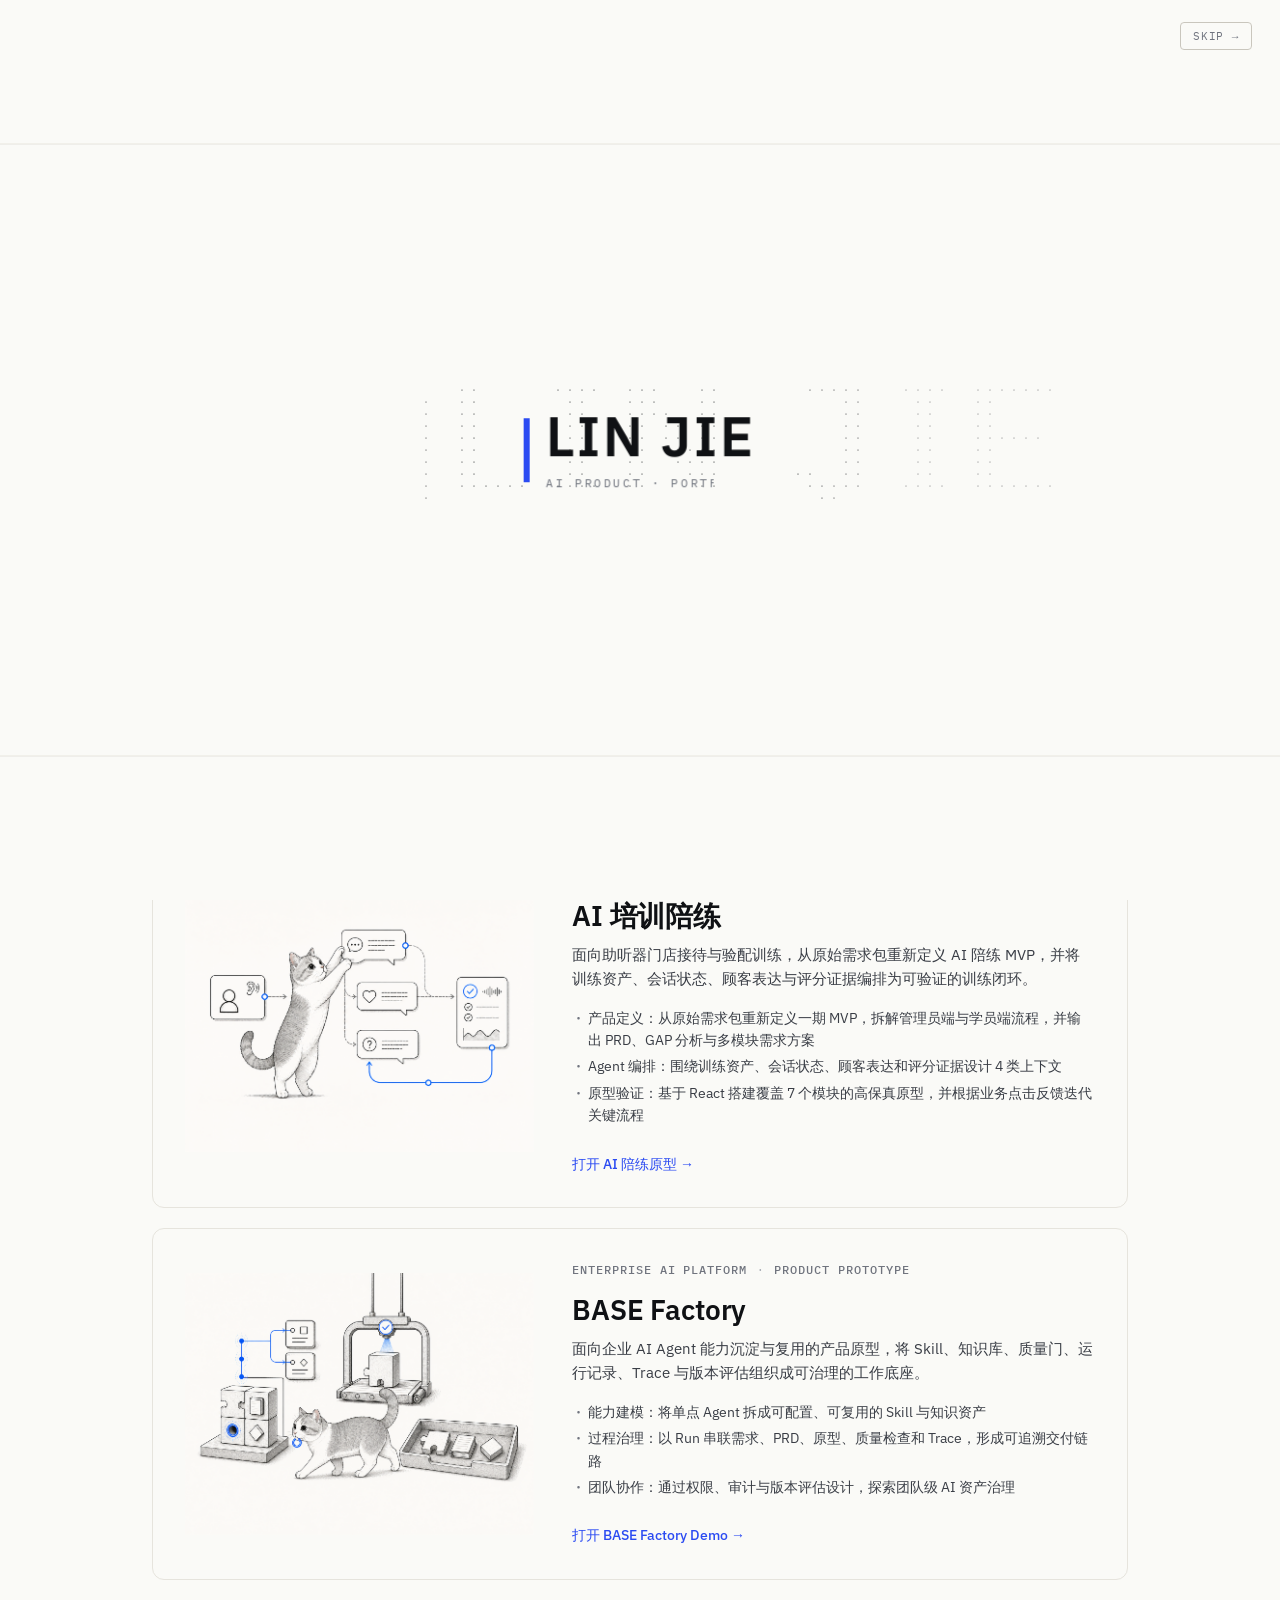
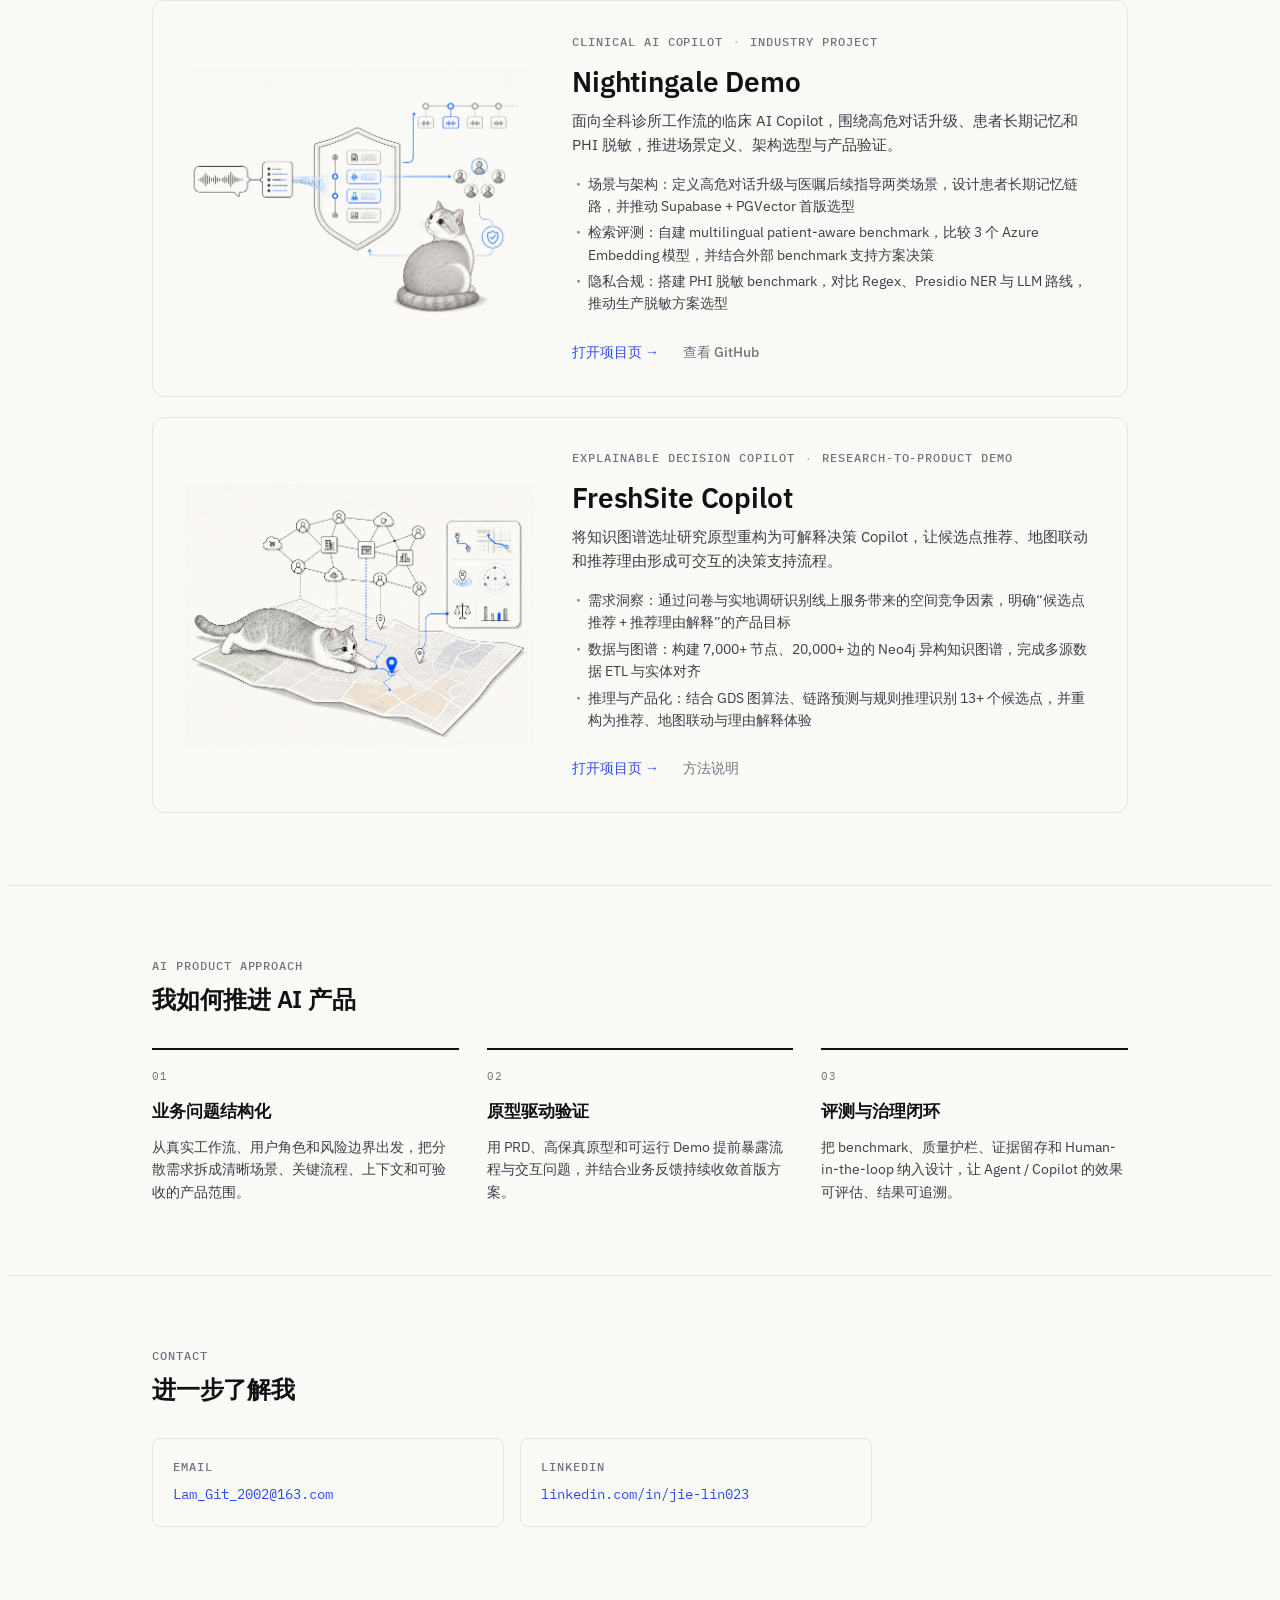
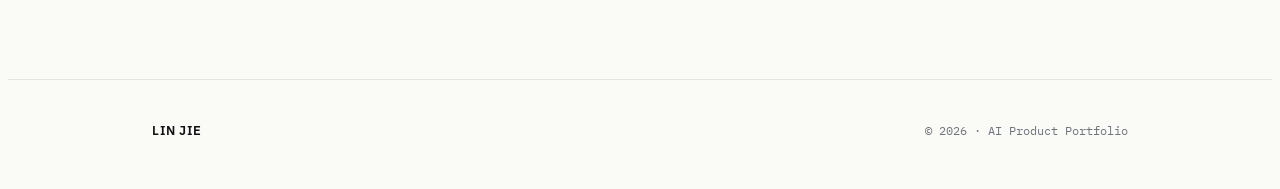
==== index.html @ a2f1b73d "Publish interactive portfolio and project demos" ====
<!DOCTYPE html>
<html>
<head>
  <meta charset="utf-8">
  <title>Lin Jie — AI Product Portfolio</title>
  <style>
    * { margin: 0; padding: 0; box-sizing: border-box; }
    body { background: #FAFAF7; display: flex; align-items: center; justify-content: center; min-height: 100vh; font-family: -apple-system, BlinkMacSystemFont, sans-serif; }
    #__bundler_loading { position: fixed; bottom: 20px; right: 20px; font: 13px/1.4 -apple-system, BlinkMacSystemFont, sans-serif; color: #666; background: #fff; padding: 8px 14px; border-radius: 8px; box-shadow: 0 1px 4px rgba(0,0,0,0.12); z-index: 10000; }
    #__bundler_thumbnail { position: fixed; inset: 0; width: 100%; height: 100%; display: flex; align-items: center; justify-content: center; background: #FAFAF7; z-index: 9999; }
    #__bundler_thumbnail svg { width: 100%; height: 100%; object-fit: contain; }
    #__bundler_placeholder { color: #999; font-size: 14px; }
  </style>
  <noscript>
    <style>#__bundler_loading { display: none; }</style>
    <div style="position:fixed;bottom:12px;left:12px;font:13px/1.4 -apple-system,BlinkMacSystemFont,sans-serif;color:#999;background:rgba(255,255,255,0.9);padding:6px 12px;border-radius:6px;box-shadow:0 1px 4px rgba(0,0,0,0.08);z-index:10000;">
      This page requires JavaScript to display.
    </div>
  </noscript>
</head>
<body>
  <div id="__bundler_thumbnail">
  <svg viewBox="0 0 1200 800" xmlns="http://www.w3.org/2000/svg">
    <rect width="1200" height="800" fill="#FAFAF7"></rect>
  </svg>
</div>
  <div id="__bundler_loading">Unpacking...</div>

  <script>
    
document.addEventListener('DOMContentLoaded', async function() {
  const loading = document.getElementById('__bundler_loading');
  function setStatus(msg) { if (loading) loading.textContent = msg; }

  // Error sink persists across replaceWith since it's on window, not the DOM.
  window.addEventListener('error', function(e) {
    var p = document.body || document.documentElement;
    var d = document.getElementById('__bundler_err') || p.appendChild(document.createElement('div'));
    d.id = '__bundler_err';
    d.style.cssText = 'position:fixed;bottom:12px;left:12px;right:12px;font:12px/1.4 ui-monospace,monospace;background:#2a1215;color:#ff8a80;padding:10px 14px;border-radius:8px;border:1px solid #5c2b2e;z-index:99999;white-space:pre-wrap;max-height:40vh;overflow:auto';
    d.textContent = (d.textContent ? d.textContent + String.fromCharCode(10) : '') +
      '[bundle] ' + (e.message || e.type) +
      (e.filename ? ' (' + e.filename.slice(0, 60) + ':' + e.lineno + ')' : '');
  }, true);

  try {
    const manifestEl = document.querySelector('script[type="__bundler/manifest"]');
    const templateEl = document.querySelector('script[type="__bundler/template"]');
    if (!manifestEl || !templateEl) {
      setStatus('Error: missing bundle data');
      console.error('[bundler] Missing script tags — manifestEl:', !!manifestEl, 'templateEl:', !!templateEl);
      return;
    }

    const manifest = JSON.parse(manifestEl.textContent);
    let template = JSON.parse(templateEl.textContent);

    const uuids = Object.keys(manifest);
    setStatus('Unpacking ' + uuids.length + ' assets...');

    const blobUrls = {};
    await Promise.all(uuids.map(async (uuid) => {
      const entry = manifest[uuid];
      try {
        const binaryStr = atob(entry.data);
        const bytes = new Uint8Array(binaryStr.length);
        for (let i = 0; i < binaryStr.length; i++) bytes[i] = binaryStr.charCodeAt(i);

        let finalBytes = bytes;
        if (entry.compressed) {
          if (typeof DecompressionStream !== 'undefined') {
            const ds = new DecompressionStream('gzip');
            const writer = ds.writable.getWriter();
            const reader = ds.readable.getReader();
            writer.write(bytes);
            writer.close();
            const chunks = [];
            let totalLen = 0;
            while (true) {
              const { done, value } = await reader.read();
              if (done) break;
              chunks.push(value);
              totalLen += value.length;
            }
            finalBytes = new Uint8Array(totalLen);
            let offset = 0;
            for (const chunk of chunks) { finalBytes.set(chunk, offset); offset += chunk.length; }
          } else {
            console.warn('DecompressionStream not available, asset ' + uuid + ' may not render');
          }
        }

        blobUrls[uuid] = URL.createObjectURL(new Blob([finalBytes], { type: entry.mime }));
      } catch (err) {
        console.error('Failed to decode asset ' + uuid + ':', err);
        blobUrls[uuid] = URL.createObjectURL(new Blob([], { type: entry.mime }));
      }
    }));

    const extResEl = document.querySelector('script[type="__bundler/ext_resources"]');
    const extResources = extResEl ? JSON.parse(extResEl.textContent) : [];
    const resourceMap = {};
    for (const entry of extResources) {
      if (blobUrls[entry.uuid]) resourceMap[entry.id] = blobUrls[entry.uuid];
    }

    setStatus('Rendering...');
    for (const uuid of uuids) template = template.split(uuid).join(blobUrls[uuid]);

    // Strip integrity + crossorigin — blob URLs from a file:// document inherit
    // a null origin, so crossorigin forces a CORS fetch that SRI then rejects.
    // The manifest bytes are ours; SRI protects against CDN compromise, not this.
    template = template.replace(/\s+integrity="[^"]*"/gi, '').replace(/\s+crossorigin="[^"]*"/gi, '');

    const zhProjectList = '  zh: [';
    const enProjectList = '  en: [';
    const zhProjectCards = `
    {
      eyebrows: ['AI Training Product', 'High-Fidelity Prototype'],
      title: 'AI 培训陪练',
      body: '面向助听器门店接待与验配训练，从原始需求包重新定义 AI 陪练 MVP，并将训练资产、会话状态、顾客表达与评分证据编排为可验证的训练闭环。',
      bullets: [
        '产品定义：从原始需求包重新定义一期 MVP，拆解管理员端与学员端流程，并输出 PRD、GAP 分析与多模块需求方案',
        'Agent 编排：围绕训练资产、会话状态、顾客表达和评分证据设计 4 类上下文',
        '原型验证：基于 React 搭建覆盖 7 个模块的高保真原型，并根据业务点击反馈迭代关键流程',
      ],
      links: [
        { label: '打开 AI 陪练原型', href: 'https://afay-023.github.io/ai-training-coach/' },
      ],
    },
    {
      eyebrows: ['Enterprise AI Platform', 'Product Prototype'],
      title: 'BASE Factory',
      body: '面向企业 AI Agent 能力沉淀与复用的产品原型，将 Skill、知识库、质量门、运行记录、Trace 与版本评估组织成可治理的工作底座。',
      bullets: [
        '能力建模：将单点 Agent 拆成可配置、可复用的 Skill 与知识资产',
        '过程治理：以 Run 串联需求、PRD、原型、质量检查和 Trace，形成可追溯交付链路',
        '团队协作：通过权限、审计与版本评估设计，探索团队级 AI 资产治理',
      ],
      links: [
        { label: '打开 BASE Factory Demo', href: 'https://afay-023.github.io/base-factory/' },
      ],
    },`;
    const enProjectCards = `
    {
      eyebrows: ['AI Training Product', 'High-Fidelity Prototype'],
      title: 'AI Training Coach',
      body: 'An AI training product for hearing-aid retail and fitting conversations, reframing the MVP from raw requirements and orchestrating training assets, session state, customer behavior, and scoring evidence into a testable practice loop.',
      bullets: [
        'Product definition: reframed the first-version MVP, mapped admin and learner flows, and produced PRDs, gap analysis, and modular requirements',
        'Agent orchestration: designed four context layers covering training assets, session state, customer behavior, and scoring evidence',
        'Prototype validation: built a React high-fidelity prototype across seven modules and iterated key flows from business walkthrough feedback',
      ],
      links: [
        { label: 'Open AI Training Coach', href: 'https://afay-023.github.io/ai-training-coach/' },
      ],
    },
    {
      eyebrows: ['Enterprise AI Platform', 'Product Prototype'],
      title: 'BASE Factory',
      body: 'An enterprise AI product prototype for governing and reusing Agent capabilities, organizing Skills, knowledge, quality gates, run history, traces, and version evaluation into a shared operating layer.',
      bullets: [
        'Capability model: decomposes one-off Agents into configurable, reusable Skills and knowledge assets',
        'Governed delivery: uses Runs to connect requirements, PRDs, prototypes, quality checks, and traces into an auditable chain',
        'Team collaboration: explores permissions, audit logs, and version evaluation for team-level AI asset governance',
      ],
      links: [
        { label: 'Open BASE Factory Demo', href: 'https://afay-023.github.io/base-factory/' },
      ],
    },`;
    template = template.replace(zhProjectList, zhProjectList + '\n' + zhProjectCards);
    template = template.replace(enProjectList, enProjectList + '\n' + enProjectCards);

    const resourceScript = '<script>window.__resources = ' +
      JSON.stringify(resourceMap).split('</' + 'script>').join('<\\/' + 'script>') +
      ';</' + 'script>';
    const projectVisualStyle = `<style id="project-visual-style">
      .integrated-project-card {
        display: grid;
        grid-template-columns: minmax(0, 2fr) minmax(0, 3fr);
        gap: clamp(24px, 3vw, 40px);
        align-items: center;
        padding: 32px;
        border: 1px solid var(--rule);
        border-radius: var(--r-lg);
        background: var(--paper);
        overflow: hidden;
        transition: border-color var(--dur-hover) var(--ease-inout), box-shadow var(--dur-hover) var(--ease-inout);
      }
      .integrated-project-card:hover,
      .integrated-project-card:focus-within {
        border-color: var(--ink-3);
        box-shadow: var(--shadow-sm);
      }
      .integrated-project-copy { min-width: 0; }
      .integrated-project-copy > .project-card {
        padding: 0;
        border: 0;
        border-radius: 0;
        background: transparent;
        box-shadow: none;
      }
      .integrated-project-copy > .project-card:hover { box-shadow: none; }

      .project-scene {
        position: relative;
        width: 100%;
        min-width: 0;
        aspect-ratio: 4 / 3;
        isolation: isolate;
        overflow: hidden;
        --scene-shift-x: 0px;
        --scene-shift-y: 0px;
      }
      .project-scene::before {
        content: "";
        position: absolute;
        inset: 7%;
        z-index: -2;
        background: radial-gradient(ellipse at center, rgba(20, 91, 255, 0.055), transparent 66%);
        opacity: 0;
        transform: scale(0.92);
        transition: opacity 360ms var(--ease-inout), transform 520ms var(--ease-out);
      }
      .project-scene-grain {
        position: absolute;
        inset: 4%;
        z-index: -1;
        opacity: 0.16;
        background-image: radial-gradient(circle, rgba(15, 21, 31, 0.28) 0 0.65px, transparent 0.8px);
        background-size: 9px 9px;
        mask-image: radial-gradient(ellipse at center, #000 0 20%, transparent 72%);
        -webkit-mask-image: radial-gradient(ellipse at center, #000 0 20%, transparent 72%);
        transition: opacity 360ms var(--ease-inout), background-position 700ms var(--ease-out);
      }
      .scene-links {
        position: absolute;
        inset: 0;
        width: 100%;
        height: 100%;
        overflow: visible;
      }
      .scene-line {
        fill: none;
        stroke: var(--ink-3);
        stroke-width: 1.25;
        stroke-linecap: round;
        stroke-linejoin: round;
        vector-effect: non-scaling-stroke;
      }
      .scene-line-soft {
        fill: none;
        stroke: var(--rule-strong);
        stroke-dasharray: 3 5;
      }
      .scene-line-active {
        fill: none;
        stroke: var(--accent);
        stroke-width: 1.8;
        stroke-dasharray: 5 6;
        transition: stroke-dashoffset 900ms var(--ease-out), stroke-width 320ms var(--ease-inout);
      }
      .scene-panel-shape {
        fill: rgba(250, 250, 247, 0.94);
        stroke: var(--ink-2);
        stroke-width: 1.15;
        vector-effect: non-scaling-stroke;
        transform-box: fill-box;
        transform-origin: center;
        transition: transform 420ms var(--ease-out), stroke 320ms var(--ease-inout);
      }
      .scene-icon { fill: none; stroke: var(--ink); stroke-width: 1.3; vector-effect: non-scaling-stroke; }
      .scene-icon-fill { fill: var(--ink); }
      .scene-accent-fill { fill: var(--accent); }
      .scene-accent-stroke { fill: none; stroke: var(--accent); stroke-width: 1.7; vector-effect: non-scaling-stroke; }
      .scene-node {
        fill: var(--paper);
        stroke: var(--ink-3);
        stroke-width: 1.2;
        vector-effect: non-scaling-stroke;
        transform-box: fill-box;
        transform-origin: center;
        transition: transform 360ms var(--ease-out), fill 280ms var(--ease-inout), stroke 280ms var(--ease-inout);
      }
      .scene-node-active { fill: var(--accent); stroke: var(--accent); }

      .scene-cat {
        position: absolute;
        z-index: 4;
        mix-blend-mode: normal;
        filter: contrast(1.015) saturate(0.92);
        transform: translate3d(var(--scene-shift-x), var(--scene-shift-y), 0);
        transition: transform 480ms var(--ease-out), filter 320ms var(--ease-inout);
        pointer-events: none;
      }
      .scene-cat img {
        display: block;
        width: 100%;
        height: auto;
        max-width: 100%;
        user-select: none;
      }
      .scene-cat-ai { left: 24%; bottom: 0; width: 30%; }
      .scene-cat-base { left: 20%; bottom: 0; width: 49%; }
      .scene-cat-nightingale { right: 3%; bottom: 0; width: 34%; }
      .scene-cat-freshsite { left: 0; bottom: 0; width: 50%; }

      .integrated-project-card:hover .project-scene::before,
      .integrated-project-card:focus-within .project-scene::before {
        opacity: 1;
        transform: scale(1.04);
      }
      .integrated-project-card:hover .project-scene-grain,
      .integrated-project-card:focus-within .project-scene-grain {
        opacity: 0.25;
        background-position: 9px -9px;
      }
      .integrated-project-card:hover .scene-line-active,
      .integrated-project-card:focus-within .scene-line-active {
        stroke-dashoffset: -24;
        stroke-width: 2.15;
      }
      .integrated-project-card:hover .scene-panel-shape,
      .integrated-project-card:focus-within .scene-panel-shape {
        stroke: var(--ink);
      }
      .integrated-project-card:hover .scene-panel-shape:nth-of-type(2n),
      .integrated-project-card:focus-within .scene-panel-shape:nth-of-type(2n) {
        transform: translateY(-2px) rotate(-0.8deg);
      }
      .integrated-project-card:hover .scene-node-active,
      .integrated-project-card:focus-within .scene-node-active {
        transform: scale(1.3);
      }
      .integrated-project-card:hover .scene-cat-ai,
      .integrated-project-card:focus-within .scene-cat-ai { --scene-shift-x: 2px; --scene-shift-y: -5px; }
      .integrated-project-card:hover .scene-cat-base,
      .integrated-project-card:focus-within .scene-cat-base { --scene-shift-x: -5px; --scene-shift-y: 0px; }
      .integrated-project-card:hover .scene-cat-nightingale,
      .integrated-project-card:focus-within .scene-cat-nightingale { --scene-shift-x: 0px; --scene-shift-y: -3px; }
      .integrated-project-card:hover .scene-cat-freshsite,
      .integrated-project-card:focus-within .scene-cat-freshsite { --scene-shift-x: 5px; --scene-shift-y: 1px; }

      @media (max-width: 820px) {
        .integrated-project-card {
          grid-template-columns: minmax(0, 1fr);
          gap: 22px;
        }
        .project-scene { width: min(100%, 520px); justify-self: center; }
      }
      @media (max-width: 640px) {
        .integrated-project-card { padding: 22px; border-radius: var(--r-md); }
      }
      @media (prefers-reduced-motion: reduce) {
        .project-scene *,
        .project-scene::before {
          transition: none !important;
          animation: none !important;
        }
      }
    </style>`;

    const projectVisualComponents = `
      function ProjectScene({ title }) {
        let projectId = 'ai-training-coach';
        if (title === 'BASE Factory') projectId = 'base-factory';
        if (title === 'Nightingale Demo') projectId = 'nightingale';
        if (title === 'FreshSite Copilot') projectId = 'freshsite';
        const catPose = projectId === 'base-factory' ? 'base' : (projectId === 'ai-training-coach' ? 'ai' : projectId);
        const catAssets = {
          'ai-training-coach': 'portfolio-assets/illustrations/cats/cat-ai-reaching.png',
          'base-factory': 'portfolio-assets/illustrations/cats/cat-base-carrying.png',
          'nightingale': 'portfolio-assets/illustrations/cats/cat-nightingale-guarding.png',
          'freshsite': 'portfolio-assets/illustrations/cats/cat-freshsite-searching.png'
        };

        return (
          <div className={'project-scene project-scene-' + projectId} aria-hidden="true">
            <div className="project-scene-grain" />

            {projectId === 'ai-training-coach' && (
              <svg className="scene-links" viewBox="0 0 100 75" role="presentation">
                <path className="scene-line" d="M22 39 C34 39 39 27 57 24" />
                <path className="scene-line-soft" d="M64 25 C72 25 73 37 68 41" />
                <path className="scene-line-soft" d="M64 25 C76 26 79 53 73 57" />
                <path className="scene-line-active" d="M73 58 C94 60 94 18 80 17 C74 17 70 20 64 23" />
                <rect className="scene-panel-shape" x="4" y="29" width="19" height="20" rx="3" />
                <circle className="scene-icon" cx="13.5" cy="36" r="3" />
                <path className="scene-icon" d="M8.5 45 C9 40 18 40 18.5 45" />
                <path className="scene-accent-stroke" d="M17 33 C20 31 20 38 17 36 M19 31 C23 29 23 40 19 38" />
                <rect className="scene-panel-shape" x="57" y="10" width="26" height="15" rx="3" />
                <circle className="scene-icon-fill" cx="63" cy="17" r="1" />
                <circle className="scene-icon-fill" cx="67" cy="17" r="1" />
                <circle className="scene-icon-fill" cx="71" cy="17" r="1" />
                <rect className="scene-panel-shape" x="63" y="35" width="24" height="14" rx="3" />
                <path className="scene-icon" d="M70 43 C72 38 77 38 79 43 C77 47 72 47 70 43" />
                <rect className="scene-panel-shape" x="68" y="54" width="25" height="15" rx="3" />
                <path className="scene-icon" d="M75 63 L79 59 L83 64 L88 58" />
                <circle className="scene-node scene-node-active" cx="23" cy="39" r="1.6" />
                <circle className="scene-node scene-node-active" cx="64" cy="24" r="1.6" />
                <circle className="scene-node scene-node-active" cx="73" cy="58" r="1.6" />
              </svg>
            )}

            {projectId === 'base-factory' && (
              <svg className="scene-links" viewBox="0 0 100 75" role="presentation">
                <path className="scene-line-soft" d="M13 24 L13 17 L34 17" />
                <path className="scene-line-active" d="M13 52 C28 52 32 56 43 57 C55 58 64 51 73 47" />
                <path className="scene-line" d="M34 17 C43 17 43 27 43 31" />
                <path className="scene-line" d="M59 23 L59 39" />
                <rect className="scene-panel-shape" x="4" y="25" width="21" height="26" rx="2" />
                <path className="scene-icon" d="M7 37 H22 M14.5 25 V51" />
                <path className="scene-icon" d="M9 30 H13 V34 H9 Z M17 30 L21 34 L17 37 L13 34 Z M9 41 H13 V47 H9 Z" />
                <path className="scene-panel-shape" d="M45 39 V21 C45 15 50 12 57 12 H63 C70 12 75 15 75 21 V39 H69 V23 C69 19 66 18 62 18 H58 C54 18 51 19 51 23 V39 Z" />
                <circle className="scene-node scene-node-active" cx="60" cy="18" r="2" />
                <path className="scene-icon" d="M58.8 18 L59.7 19 L61.5 16.8" />
                <rect className="scene-panel-shape" x="48" y="39" width="24" height="13" rx="2" />
                <path className="scene-icon" d="M55 45 H65 M58 42 L55 45 L58 48" />
                <path className="scene-panel-shape" d="M73 42 H96 V60 H73 Z" />
                <path className="scene-icon" d="M77 46 H83 V52 H77 Z M85 46 L90 49 L85 52 Z M78 55 H91" />
                <circle className="scene-node scene-node-active" cx="13" cy="52" r="1.6" />
                <circle className="scene-node scene-node-active" cx="73" cy="47" r="1.6" />
              </svg>
            )}

            {projectId === 'nightingale' && (
              <svg className="scene-links" viewBox="0 0 100 75" role="presentation">
                <path className="scene-line" d="M4 37 H24" />
                <path className="scene-line-active" d="M24 37 C34 37 35 38 42 38" />
                <path className="scene-line-active" d="M58 33 C69 24 73 17 83 15" />
                <path className="scene-line" d="M58 42 C69 42 71 47 79 48" />
                <path className="scene-panel-shape" d="M42 17 L60 24 V43 C60 54 51 60 42 64 C33 60 24 54 24 43 V24 Z" />
                <path className="scene-line" d="M34 28 V52" />
                <circle className="scene-node" cx="34" cy="29" r="1.7" />
                <circle className="scene-node scene-node-active" cx="34" cy="37" r="1.7" />
                <circle className="scene-node scene-node-active" cx="34" cy="45" r="1.7" />
                <circle className="scene-node" cx="34" cy="52" r="1.7" />
                <rect className="scene-panel-shape" x="39" y="27" width="15" height="7" rx="2" />
                <rect className="scene-panel-shape" x="39" y="37" width="15" height="7" rx="2" />
                <rect className="scene-panel-shape" x="39" y="47" width="15" height="7" rx="2" />
                <path className="scene-icon" d="M6 37 L9 37 L11 31 L14 44 L17 34 L20 40 L23 37" />
                <path className="scene-icon" d="M78 15 H94 M81 12 V18 M86 12 V18 M91 12 V18" />
                <circle className="scene-node scene-node-active" cx="86" cy="15" r="2" />
                <circle className="scene-node" cx="78" cy="48" r="3" />
                <circle className="scene-node" cx="86" cy="44" r="3" />
                <circle className="scene-node" cx="93" cy="49" r="3" />
                <path className="scene-icon" d="M75.5 50 C76 46 80 46 80.5 50 M83.5 46 C84 42 88 42 88.5 46 M90.5 51 C91 47 95 47 95.5 51" />
              </svg>
            )}

            {projectId === 'freshsite' && (
              <svg className="scene-links" viewBox="0 0 100 75" role="presentation">
                <path className="scene-panel-shape" d="M5 43 L39 37 L68 43 L95 38 L92 68 L64 72 L36 66 L8 71 Z" />
                <path className="scene-line-soft" d="M12 48 L34 42 L61 49 L88 44 M11 58 L36 51 L63 58 L91 51 M20 42 L18 68 M38 39 L36 66 M59 42 L64 71 M78 41 L76 69" />
                <path className="scene-line" d="M12 16 L31 9 L49 17 L67 8 L84 16" />
                <path className="scene-line" d="M12 16 L27 27 L49 17 L63 28 L84 16" />
                <path className="scene-line-soft" d="M27 27 L24 45 M49 17 L50 43 M63 28 L68 43" />
                <circle className="scene-node" cx="12" cy="16" r="3" />
                <rect className="scene-node" x="28" y="6" width="6" height="6" rx="1" />
                <circle className="scene-node scene-node-active" cx="49" cy="17" r="3" />
                <rect className="scene-node" x="64" y="5" width="6" height="6" rx="1" />
                <circle className="scene-node" cx="84" cy="16" r="3" />
                <circle className="scene-node" cx="27" cy="27" r="3" />
                <circle className="scene-node" cx="63" cy="28" r="3" />
                <path className="scene-line-active" d="M24 57 C34 58 42 54 50 55 C59 56 62 52 68 48" />
                <path className="scene-accent-fill" d="M24 52 C20 52 18 55 18 58 C18 63 24 68 24 68 C24 68 30 63 30 58 C30 55 28 52 24 52 Z" />
                <circle fill="var(--paper)" cx="24" cy="58" r="2" />
                <path className="scene-panel-shape" d="M70 34 H96 V58 H70 Z" />
                <path className="scene-icon" d="M75 41 H91 M75 46 H88 M75 51 H93" />
                <circle className="scene-node scene-node-active" cx="68" cy="48" r="1.7" />
              </svg>
            )}

            <div className={'scene-cat scene-cat-' + catPose}>
              <img src={catAssets[projectId]} alt="" />
            </div>
          </div>
        );
      }

      function IntegratedProjectCard(props) {
        return (
          <article className="integrated-project-card">
            <ProjectScene title={props.title} />
            <div className="integrated-project-copy">
              <ProjectCard {...props} />
            </div>
          </article>
        );
      }
    `;
    const flatProjectVisualStyle = `<style id="flat-project-visual-style">
      body:not(:has(.intro-overlay)) .hero-art {
        opacity: 1 !important;
        animation: none !important;
      }
      .hero-art-motion,
      .hero-stage:hover .hero-art-motion,
      .hero-stage:has(.hero-visual:focus-visible) .hero-art-motion {
        transform: none !important;
        filter: none !important;
      }
      .hero-line-contact,
      .hero-stage:hover .hero-line-contact,
      .hero-stage:has(.hero-visual:focus-visible) .hero-line-contact {
        transform: none !important;
        letter-spacing: inherit !important;
      }
      .hero-stage:hover .hero-line-contact::after,
      .hero-stage:has(.hero-visual:focus-visible) .hero-line-contact::after {
        right: -17px !important;
        width: 15px !important;
        opacity: 0.5 !important;
      }
      .hero-stage:hover .hero-line-contact::before,
      .hero-stage:has(.hero-visual:focus-visible) .hero-line-contact::before {
        opacity: 0.16 !important;
        transform: none !important;
      }
      .hero-stage:hover .hero-contact-field {
        opacity: 0.2 !important;
        transform: translate3d(-5px, 3px, 0) scale(0.94) !important;
      }
      .hero-stage:hover .hero-signal {
        animation-name: hero-signal-idle !important;
        animation-duration: 4.8s !important;
        animation-timing-function: ease-out !important;
        animation-iteration-count: infinite !important;
      }

      .hero-title:hover .hero-line-contact::after {
        right: -27px !important;
        width: 25px !important;
        opacity: 0.95 !important;
      }
      .hero-title:hover .hero-line-contact::before {
        opacity: 0.38 !important;
        transform: translateX(4px) scale(1.04) !important;
      }

      .hero-visual:hover .hero-contact-field,
      .hero-visual:focus-visible .hero-contact-field {
        opacity: 0.34 !important;
        transform: translate3d(-2px, 1px, 0) scale(1.01) !important;
      }
      .hero-visual:hover .hero-signal,
      .hero-visual:focus-visible .hero-signal {
        animation-name: hero-signal-active !important;
        animation-duration: 1.65s !important;
        animation-timing-function: ease-out !important;
        animation-iteration-count: infinite !important;
      }
      .hero-visual:hover .hero-signal-a,
      .hero-visual:focus-visible .hero-signal-a { animation-delay: 0ms !important; }
      .hero-visual:hover .hero-signal-b,
      .hero-visual:focus-visible .hero-signal-b { animation-delay: 180ms !important; }
      .hero-visual:hover .hero-signal-c,
      .hero-visual:focus-visible .hero-signal-c { animation-delay: 360ms !important; }

      @media (hover: none) {
        body:not(:has(.intro-overlay)) .hero-contact-field {
          animation: hero-contact-reveal 760ms var(--ease-out) 100ms both !important;
        }
        body:not(:has(.intro-overlay)) .hero-signal {
          animation-name: hero-signal-active !important;
          animation-duration: 1.8s !important;
          animation-timing-function: ease-out !important;
          animation-iteration-count: 1 !important;
          animation-fill-mode: both !important;
        }
      }
      @media (prefers-reduced-motion: reduce) {
        .hero-art-motion { transform: none !important; transition: none !important; }
        .hero-contact-field,
        .hero-signal,
        .hero-stage .hero-visual:hover .hero-contact-field,
        .hero-stage .hero-visual:hover .hero-signal,
        .hero-stage .hero-visual:focus-visible .hero-contact-field,
        .hero-stage .hero-visual:focus-visible .hero-signal,
        body:not(:has(.intro-overlay)) .hero-contact-field,
        body:not(:has(.intro-overlay)) .hero-signal {
          animation: none !important;
          opacity: 0 !important;
          transition: none !important;
        }
      }
      .project-card[data-project-visual] {
        display: grid;
        grid-template-columns: minmax(0, 2fr) minmax(0, 3fr);
        column-gap: clamp(24px, 3vw, 40px);
        align-items: start;
        overflow: hidden;
      }
      .project-card[data-project-visual] > * {
        grid-column: 2;
      }
      .project-card[data-project-visual]::before {
        content: "";
        display: block;
        grid-column: 1;
        grid-row: 1 / span 5;
        align-self: center;
        width: 100%;
        aspect-ratio: 4 / 3;
        background-color: transparent;
        background-position: center;
        background-repeat: no-repeat;
        background-size: contain;
        filter: saturate(0.96) contrast(1.01);
        transform: translate3d(0, 0, 0);
        transition: transform 420ms var(--ease-out), filter 320ms var(--ease-inout);
        pointer-events: none;
      }
      .project-card[data-project-visual="ai-training-coach"]::before {
        background-image: url("portfolio-assets/illustrations/projects/ai-training-coach-v2.png");
      }
      .project-card[data-project-visual="base-factory"]::before {
        background-image: url("portfolio-assets/illustrations/projects/base-factory-v2.png");
      }
      .project-card[data-project-visual="nightingale"]::before {
        background-image: url("portfolio-assets/illustrations/projects/nightingale-v2.png");
      }
      .project-card[data-project-visual="freshsite"]::before {
        background-image: url("portfolio-assets/illustrations/projects/freshsite-v2.png");
      }
      .project-card[data-project-visual]:hover::before,
      .project-card[data-project-visual]:focus-within::before {
        transform: translate3d(0, -2px, 0) scale(1.006);
        filter: saturate(1.01) contrast(1.02);
      }
      @media (max-width: 820px) {
        .project-card[data-project-visual] {
          grid-template-columns: minmax(0, 1fr);
        }
        .project-card[data-project-visual] > * {
          grid-column: 1;
        }
        .project-card[data-project-visual]::before {
          grid-column: 1;
          grid-row: 1;
          margin-bottom: 22px;
        }
      }
      @media (prefers-reduced-motion: reduce) {
        .project-card[data-project-visual]::before,
        .project-card[data-project-visual]:hover::before,
        .project-card[data-project-visual]:focus-within::before {
          transform: none;
          transition: none;
        }
      }
    </style>`;
    const flatProjectVisualScript = '<script id="flat-project-visual-script">' + `
      (function() {
        const projectIds = {
          'AI Training Coach': 'ai-training-coach',
          'AI \\u57f9\\u8bad\\u966a\\u7ec3': 'ai-training-coach',
          'BASE Factory': 'base-factory',
          'Nightingale Demo': 'nightingale',
          'FreshSite Copilot': 'freshsite'
        };

        function syncProjectVisuals() {
          document.querySelectorAll('#projects .project-card').forEach(function(card) {
            const title = card.querySelector('.project-title');
            const projectId = title ? projectIds[title.textContent.trim()] : null;
            if (projectId) card.dataset.projectVisual = projectId;
          });
        }

        function syncHeroTitle() {
          const title = document.querySelector('.hero-title');
          if (!title) return;
          const lines = Array.from(title.querySelectorAll('.hero-line'));
          const isEnglish = title.classList.contains('hero-title-en');
          const desiredLines = isEnglish
            ? ['From complex', 'business scenarios', 'to testable', 'AI products']
            : ['\u4ece\u590d\u6742\u4e1a\u52a1\u573a\u666f', '\u5230\u53ef\u9a8c\u8bc1\u7684', 'AI \u4ea7\u54c1'];
          const ariaLabel = isEnglish
            ? 'From complex business scenarios to testable AI products'
            : '\u4ece\u590d\u6742\u4e1a\u52a1\u573a\u666f\uff0c\u5230\u53ef\u9a8c\u8bc1\u7684 AI \u4ea7\u54c1';

          lines.forEach(function(line, index) {
            if (desiredLines[index] && line.textContent !== desiredLines[index]) {
              line.textContent = desiredLines[index];
            }
          });
          if (title.getAttribute('aria-label') !== ariaLabel) {
            title.setAttribute('aria-label', ariaLabel);
          }
        }

        let queued = false;
        const observer = new MutationObserver(function() {
          if (queued) return;
          queued = true;
          requestAnimationFrame(function() {
            queued = false;
            syncProjectVisuals();
            syncHeroTitle();
          });
        });

        syncProjectVisuals();
        syncHeroTitle();
        observer.observe(document.documentElement, {
          childList: true,
          characterData: true,
          subtree: true
        });
      })();
    ` + '</' + 'script>';
    // Inject after <head> so the DOCTYPE stays first; prepending the script
    // would push the parser into quirks mode. DOMParser always emits a <head>
    // (synthesizing one if the source HTML omitted it) but may carry
    // attributes through, so match the full opening tag. slice() rather than
    // replace() keeps us clear of $-pattern substitution in resourceScript.
    const headOpen = template.match(/<head[^>]*>/i);
    if (headOpen) {
      const i = headOpen.index + headOpen[0].length;
      template = template.slice(0, i) + resourceScript + flatProjectVisualStyle + template.slice(i);
    }

    const bodyCloseIndex = template.search(/<\/body>/i);
    if (bodyCloseIndex >= 0) {
      template = template.slice(0, bodyCloseIndex) + flatProjectVisualScript + template.slice(bodyCloseIndex);
    }

    // Parse the template and swap the root element. Scripts inserted via
    // DOMParser/replaceWith are inert per spec — re-create each with
    // createElement so they execute, awaiting onload for src scripts to
    // preserve ordering (React before ReactDOM before Babel before text/babel).
    const doc = new DOMParser().parseFromString(template, 'text/html');
    document.documentElement.replaceWith(doc.documentElement);
    const dead = Array.from(document.scripts);
    for (const old of dead) {
      const s = document.createElement('script');
      for (const a of old.attributes) s.setAttribute(a.name, a.value);
      s.textContent = old.textContent;
      // text/babel scripts with a src: fetch and inline. transformScriptTags
      // does XHR against the src, but blob:null/ from a file:// origin is
      // silently dropped. Inlining makes it a plain inline babel script,
      // which transformScriptTags handles unconditionally.
      if ((s.type === 'text/babel' || s.type === 'text/jsx') && s.src) {
        const r = await fetch(s.src);
        s.textContent = await r.text();
        s.removeAttribute('src');
      }
      const p = s.src ? new Promise(function(r) { s.onload = s.onerror = r; }) : null;
      old.replaceWith(s);
      if (p) await p;
    }
    // Babel standalone auto-transforms type=text/babel on DOMContentLoaded,
    // which fired before we swapped the document. Trigger manually if present.
    if (window.Babel && typeof window.Babel.transformScriptTags === 'function') {
      window.Babel.transformScriptTags();
    }
  } catch (err) {
    setStatus('Error unpacking: ' + err.message);
    console.error('Bundle unpack error:', err);
  }
});

  </script>

  <script type="__bundler/manifest">
{"5160424d-c011-4977-91c2-19013378c7c1":{"mime":"text/javascript","compressed":true,"data":"H4sIAAAAAAAACuy9eXvbRpYv/L8/RcW3Y5I2BcXO9CxSKxlFlrs18XYlOZm+bl+pSBRJRCDARoGS2Ym/+33OUisKlOw4PT3vO36e7ohAodZTp06d5Xd2Hz68Jx6Kfy+Lqaq0EqdKTlt40sAfWa6uVVmvlqpqs5/[base64]/gLfR5VlQqH4hvTV1D/n4k9lydVIyqNL3ASulFJpe5+JZ/DN8OuIrBO6+HUBv3WxwI/uOXX4RW5cwW4wIZLqI4ED9/GI32730YwoSMhTcBtpM/i8FaK6Hbppi2g/1794S4lg1RwQ+q0VD6QAwe/2v2dfaY3u/[base64]/er0/PB5/2cwx7KMv3p2evjH7c3NGjlPtXd2fnpydH7x4tXT4/6PaSkvlnWuOv09ffXs5Pnx6ZYeNzUsVpP48oeTp7d8eQ0rGn959Orl+fF/bhnstK5a9b4z1mevTn88PH16cXr8bMtE1c2NbPKLRs06c/Xm7DWwii0TtdYrYDK9Xz4/OdvSb/P5RVnoTu9fHL941f/pUi3r+Ivnh//nz/1flPJvm/iLV8+enR2dHh+/7P+sns30tFGqct++OPzzd8cXJ+fHp4fnr04vzv784rtXz93HRasa2daNKf7s8M1/JkoP/v3fTckBFLWcZa7aE37xrBou5Wai8PekVMRlhShmInyBfLFal8jPDJsNCnzh8WJTjRCNatdNhV/u46MP9/A/0G/3fVs34qBn2A8ehA29TRZ7B/0Ky6Wm5d3+PTu+ziiwFwH774wjKBwMKBooPt2Fc1uIh+J7pVZatI2cXtHZp8R03TSqgkNRr2Q7Xagmw7K7Pnc/okJPbRk4L7A5rhoq//eialVTydI+gJGJn6mGermqK1W1H/jtLv6XW9/D/kJ39+/a3wl0ZKDhdJgV83UjkaT0eroQUotFfSPKupoLWYn1Kpetogr1ol6XuaD9mItZ3cASFK2olMrhEOof/HfQ4BG2ZkffNrLSBbQcjSD++HDa/u+1Wiv7ZTDwMU3lrnjDJ1KjVk2dr6dKTNRCXhd1A8O/xDGr/A0OSF+CUFOquZxuQNJQGVGUxo4W1fw5vtoTM1lqRU3kRX4GNaxLRW+pKi7zUfNf31SGVKjsefwSRDb8wiy9uFnUZgXqm0rIauNeQlnZCtnwSnFV5UZMFBz4IAW0zXraqrx/jV5hu78pbdomn6rJes7tPmvkEtf2g+GF/PHx+7aRZ62cXpkiZmNaLqhVXGqo4U+z583O760RSxsewDuePkr3M+u2KA5cf8LWXft36wH1ASYL6BlLiWK5IpmI9mhRAW9WuZhsAopqFIj1QFT3tvV+rsxqU+1mSm/5Bgsf5rmq8vUyGK8bKiyc5koHAxzBYZ4DD1EwZtHWKzHDMd8s4FIBL2hkQOtEp9eyLGBP5fe4UmDx6ZkbeXNLzT466JlkO7nQp6cKdn2rSGZWbkLNDO7olZoWs2IaTf29e95A4ZU4uOMs7/ujgS+TfYcXwxGcgIOBI4fw5PKp1R1Qu2Lnc/4zG1VVcAKfTeuVOnx9AqsOfA4X9vj9SjUFTk0pjhoF83l8DUv5J1nlpRKHr0+yoJojOV0ovh7YqoIS5/Y4OG/kFKjBb/FlLa4q4HuT9VyPxWRtTp2VamZ1s5QVXEGVbotqHg6AePWfCqDecBD4Wot1pVv460Je10UOd+dnsizhFiRmSrbrBi/Az4qJami2dbuezTJxUrVAMnjmUFNED2JaN0os1XKiGryaLeG3krooNyIHYhGazhHoK9ZYaL1WGpp5evyDmKyLMtdZOAykstTMnOMBc7Mopgvq5FCPTAOKqVrc1M1VFnDgM7zwnTBn15bvp0WWvZ7n48433km/1/ei+xWePXvdR/bk8DoX9TzrPVDSL/ZvqakrdKQe+7tvshFTWZpruNKw+O2izjW8keI7OVGlWJXreVFl+AV9dlKJ16evnoohyFGVWMnplZwrLW6KdlGvWyGnU6WxUiIrcwrrEV/x24XawJkvSjVrQXCzD4pKt0rmuOKWV9/IphriXmnj49GxIxDqhkAkFyVuF9nM17BndVaqat4uxvAEqAXUD4dNIzdDLPmNeCy+pY92xGOxJ74ajcXFldqIA/F4n/76A76nH48e+UxQYK1vsdSOePzObxifvtu3ZS1PFGLVFFX7o2yqopoPBzC+wVjQCKmfo+hcvUf/s1OimqZuPm5Ontx9Up54s/IkmpYnbl6e8MQ84Z+9U/MkPTdP7jI5ONK7zI4/PUEVJSgoowqMrMiaqelCVnNUMIEyqqznxXQsNvVaLFGHeSOrFsgZVFHmO7pfoIBal+rHol3gkflUXWc3NzfZTxro+kaVZRYszlZB8iO4xL5XnxFe7igGDUfBuU5f4/15MAqJZylbOOAHX+qBWymmGPgPaGamsh2+xTrejQJ5RemyqNqdvNBwCuxU6j2o1ypFauMdwxR2tZypHVBJVfOdaa2aaSyyQEswv8+oQ9z0Uq48bWXRqqXfeRY7zrBaems7N8LT50g2arYu98TpS+/WkSu4IWpRV0QKq0bNivemN2FPsnWlF8WsHQ6Y0vbEQDzieaNGflTI/CropCyh/roatAL1qatGyRx5aCZXq3IzYg013n2mEsoULTcMvLpR8kqLk+N/2xOLtl3pvd3dedEu1pNsWi93Z6xi38XZ3aVzeffx1//8+CtXx12XpKp36CYK/d4p6/mchRP494wnHfR5bQ0XKup/BkfJkPfDW9x078Zmf4yjuRtFNxdY57zIYSLPWtkquqE+q5s31bJeV63K7XWNL1zxAfGyrlfD1XpSFtMTkIuqqRrj6aaal57U7e/DC3u7RAVQ+HHmvfQ3m726vqQ9G1Ty4IEY+g8y0K+UcoNlf/klKJxV2C0Qm+mcLqV2+wyauiGy+h7PorDdR+J+dl888gYY7Ok7TuVb18K77u7pyPJ06Nw/[base64]/QSfwVBz+hLAuEZdgn1JFRMeUqTo4WaXmlxs1AtqPzqBtcSuSEOUxetr90ptF1jq2VZyUYujZoF5vhDtLlQbVSYHzfKnrBwEXL1MBf/eVLXpZLVB3HerBUQOLc4ptuEqKGnN4VWXheausXrsX0yK5wiaJeVZi+onj1PLxB2tKOCtfc/IT6M78Vz96xupkq7lcjYosnarwp5uyiq6/pK5TDFFVB/ofmKCARoqpqqppVF1W5oS90olI8fPqzq9uFDoEkpnr56QbpISQyZPzU1/BnkF7mxc4s7FtcRGwbxBpql+nW9BLpXK7C4gSKhZdWf7Y9Z8YHmfbGQmgQnUOqsW3GpUdCADXgjiQPgHsnjjuGc3BRliWVoNsQlTZLdFESll5ZFYHkqa+q5tH36sShL/gCty+7N04IVp5dxLz6WSmmaaCUbRdfTDsl/awjpA44d7+JHOAlCzlrVhBuHiKS7cb4lceiDx2MEnBZWGytLuII7qmUWRd03OoykCpQoX1XIIpBcrTK4ZwuM7UhS56noP3wHM1f9YNS7Z07VqpS4a8rSDBAJLBOH5Y3caBSXkG7rxicyUFCskRKpuE/3vE4taHjCs0FqUSzhu0mpuoSpGkWnl5ivZSOrVvHCB3UgLcJGXi5VDg4M5cas5VjwFUE85HswLFTYAyIEXkMcGF27cbcyn4FZqMscFIvrTj9/E9Il49kHpNBStQpnWbxU79tofv970jqTGY5qK7H7w/902m+85rYQ/5kCPxih1xOt2oj6kU3imaHeF7rV9lpwAXeUoprTChXaVGaGz5+yvR3qX6oGr7cgMbRqvgnENHktixK1gG2NR4CpjwWjAlQ7qKUryPC2BprOxPmrp6/2QKNaayWCLoHYZS865hLzUOTrhiheYYf+vmS9kk1byNKjan7Cp1lbw47GfuUkCf5dqP7lb0DqZ8wit5G5Px2fTuWGGQ/8+5w1mLF0fiBe4Rpk9Nu+VstVu6FX7k5HbfIHs0apv6mhV3C0H4vE36GzEAryC1WuQHMNwjDMG04+kT1S5cy/qfjisZ0mK30MgfY1Xl/B9WTMC9mYSUF+jmXg4gj/3XfP+SO8tOFfqAs4CZpH6YmIQDRqpscoBcO5wrMmRV7MZooMqzRJJfQgu+cagg/FgT+RTutQwPIWf1N8oZnJddmaUaBMhY5xSpairhQ4ZejYRGc0XZ6FzrZsKjqwVf7yS/KGYdXNdmo9vUGhQ0ustaXa1d3GH2PpwMoD9CmX+khpwJm1P5ck8LnlgNt7aHX6vkQOHW3WldCbarpo6qpe63Iz5g6yBh7aVWANW6OyaqIE+x6Itp7jdTATOKFTWZnjBS479YoUXFSbZYt0ceEZUu/VdN2aW49hd9BL00lUDEyp7Xv2zgFnce4PnFwJPSZpT7rcr21sLw0TxfcQYe45q7oA9lxRhdCX2RrNZUM4D4MZGmXipFOPVRSsV3hmWppz29tqulHBCt0JOcoIDmmwuODCapzRiXJ7nuqbNfWSNtxDe/qjTsSOHpbMGyCSVKOmqrhWr5E9wVafqFndBL4w0TVrjLcmJEH0zgx6DK8MS7O3NtDtTJQhH+BY7FUJnfVWKzyGf3GH523nce0NsuWNxP+Ml0x1l1Pc+Bm40/wjznJt6NI/x31dQqxpgAMlzesslftOCOlT2HeDYzexYLa+SPsdd8sEjsTRa/SfcGd8u2jqG1z8Y9Ty2aN9mGXZaE+08ooUG3wW1TOenGvZFGSObmujfwJlFGnYnIoWBUhiatvryZww0TlvskjCYbflPmEmkk/Co+Uz6Wo+WVPD3fh8Wppfr6PxtYy/Uj/zSdqZhx+5PZncWDMJJ8WdNmjPDvXUFcEmjbdliiA9TQrTpEeFHT1ISIhP1apRoPfOQcTX5mCAv62zOt4AQdeOkm4xNQ4b8EsRk9dFNeWpB1ESqZjc2eFWx00ArSxB1hw0Cld3XrNf/bK+preivoYwC2LlVB/4GTaVmFhRG3xIWAV/o5yKfa7aFkM0YBtI2OjoZjnQLAI5Jz4n6qPlx84ADvrAciVPQ/t2YH8Mxp4JYCmvlNBweMPmATUxnMogME6bAuUSjUTHF1TRqL+ulUZpl40AAZmSch7qWjUoCoE/DASNlGB+ywbvxlYf7OsT3oYX/jHYdCjigs5rDGYBBgmWPyvv0BjEUCtFfbmzYe/rJ1//8ygbvCNGuX/Pm0pYC0NSRV2xbTKgaBIzyXRRVLPaHQN88aJaXrNhZJjYLWPhV+JMR3PV7iW97MxFcjj4UuOZAtvWLTw6kpSyqMR/yGt5hmsXEnkmvtQD6u/br97xH4/fOWuLcFp6G3bjOxjwf0f7waRZH4lZhXfxoorI0Q0BLWvBu2wh9aubyk4U1THyR923IFx2HLX2lh6/u9XFwa7J0/VyuYGJDq9Z+NitlzhI8byADx3V1bWqClVNA+9dEKLM/VEvZFnWN0L9dS3Lot2IKRiLcA710Ru7ub1uvl436r//[base64]//[base64]/WzzD9oUdSUZZH7Mx2DvSRXom22XiiAjg/0LDMp/yVk2K6XgjQ+Slo6cRQJTzgnDNJvyjR267zkjyZ4U2U3MbXK4HKx8lGzGqQBwoKuXJbAi+x6BQ4xqIDuM3KdqBNfQu5WqkK5HqoVq/BxUflvl6g4RhhWlrnTDyUoBAG4WAsrtTGBlHBFVu2bVNM1qAEODo7s449Y08kGAvVTrMRcjK8YFOtbVPgRcvUho6IYLtCt0/zPe18n6OOw3HfoCYV2EHGNZkKgc8taw0+9ssl71DtaUhJt4fMz1UHeoRLovhLa/ayc+gzY5423q2X8Xa9zMR34Jhdbcz8YssgLUlTHXGmV7NLNLO7jfa6KZZ4NLy7NPpp/[base64]/iyQ43QS9wBoJWjLhRMukU1H7NcD6OYwCqTHxierXM0caJTp6lVfIc9jqnXbYYx1NQoo1ubKFABURV4JF+Ket2u1q2pzxh2b8jTDY+EIRHk2B1Fr+HQfooqP9rTbPwgnYmzX/E64H5ZGE0a1gk9hNJ7yEmEbBvDPopqtW55YojXQBOWG1a8l6VWemx843BAPBLaEW4InmGAwC/cJp4q3daNHxJ5g5MFn7nJNAwzXslf5WXtnROOp+3HsQZIC9+rzbYjwr8i9519/ulErqSDc9omZLyBGIqCFLIVnAh107IQIr7UGepHSDVJy7Jc6xZNH7i78sQWMv9Zmw0E8wqum5F45KsQzLHZexQTfYJIOmxrNDmzzVzTlmqbeg1q7EVdtxTBukQ70OiWQ3iu2h8bWGRUqQzrdauac7xnFVVl/rzBEoF5njynnZfxgbCf+t7HXuS597Tj3hh84d13UEHCXeVmbLdiJ2f3wspgLH0Z6cWviAIPxLf+2MC9eQgOw0HJR+L+6L7Y8wvuG9kNQpZBUgPbHcn8RP+NghAFwKvYhdhG3033WVMvKTYuXocj0i/gOuCtNrx0tYkxD/ibge3Ry7pV5qCE3Wj6YcKlDDOcq0o1yLMh1oA0r3BM9XZ3OPKipDo9j76AZQjGYGxK4iC2AO3uij/hkVLX7VigqqUCrWXdiJ9gqxUVBrnS8EOq6eAr+OyArwP4GWCu4IWgWkOQ4SDBEk7JeJkTH1DvV+SSwOdmsWWYI/YON07ScPSXG+dMzmcn48vMOJQXFarW5uT2Z2yB40nbis+QoozW3widiUo2QEwsXX3wtb4pUPD3F1jgqZQCktmLmdzgmUGRsQzQ+9aDrul++Zpwa5Lf+RAyiS8Nfkzq2xi+pvv5GWLXvADommQFPqZL4msD6LL1W4vq0l/Bc0B04Uq2LWUHkcRfsux3v6MP/G3gdcgHxnFdMWEoRhvqqCLoasTHjNsBbJDsqK40iNID7+ALV9BB+cQNGxSfO7dsPsgugj68NmhA6T7E4D57yXb8E5OUkjiv5LE0FoNnhP5zSuA/qXYsDE88TjxF+ahL7WsPfoD+wfq7j77o8Neg77agP38f7vVMZh9Tz2jjw/nzAgCD0kO0uEH+EMNewYABQChQzEary8svN2Utc3EQls8u+EX3C3BF6xaHp8H0xcqQu80CVDPkpkejsHGrF3kfL0Li4HJrkFyPW7S2M1mWIBSu54vUMZJC52HVmWc9co6SziYdlnBQJMdnx6c/HD+Frfr6zCq3r9RmDzU+Y2525v+8uAAkuOgJQuDRM2OYxpBSgJKQJTT8vdqwyepsgXc5792pmoXvOOLpcFKvWX4+VTPteXamC1jHv1AmXkj9A8gcoNYnxJ/UfSOcIxuGCOH64Ic9GwQ3Dxgd26ntfM9V69XwVJHpuG6iaqCcR7PQNtf04AHXaVwaeVZCwksp7zzDZIJiqH2wSCFDCcya6an6Xm0+daqu1OZzTBVW8182VXCJvGWq6MX3agOj4Nb/iF0y9snEDcnEYyLhHhqHTgrNTJm7fw7G/kX/fgrH3V/ON5WZfywyf6n3xOWV2lxaj37UWWTivNmwdwdDMhg/nUZpMOeiuFxU4tLO1iXj2dCkQtwma35BN+ZVhG64cM5hFXQhh2sXe6xPF0WZO5UGxdLzhQcUWtAR1OM6ayxWRN0eGmMS3uF+0lndzHfLorra5enZwXUaDcKV6qUTnrPk8kVUGIRfpp0hmEaQzp3nA/o9JFswDiMWsmxSOoZr/BFSFHqqZr+eQk/V7KMpNOLqvRQalbuNQhs1+x8K/UgKPVWzT6dQOLRupdBTNfsECoV6Tmb2AD+SVVW336nDdVujGwmo7racQ3xP8o43/+ILZ0QHUCczjrwPHpjvSKDZWpp87V+CHgNOheDD+KiLI/t7hc7+1tgHItxZaZHnbdDcu3CT8bZx4vj9L/V9vPPJomLatiYtfMm6jzPSm5JHjvODsQ7sjQI/v5y8UtnpfSl/[base64]/VWbdgRGQy7h/op5cGDWGmBWqzIWcA5G220CSsVlXeTFDz2ZgznOCh6CRMuxayjf44Qe8oHYeIu/rPL1Sm/[base64]/L07riRQTeO3pVgk0QrQFX8dQ3srMgBQWi2IZ4pO/uDKzLbcC+BWT52jX3HRnU/vBdpaqJwrWsSkFRQN9S8h/9vakJdw5UTb1HZ0DhhAke+xzFErvVTNa2bPLKJNkqvAO4dDNkzw/xtUJzyuAAoLWqC3LP7s+O/x+4WjMkJizUryc/JAT1hpGBxrXDjrCiEgS2ixhVRvSeCEODGT2GkcOi4LYi7j2JUcUA3i9r6LWbR6nJ8F+/C3Pil/ajk1Qu5EjXFMxsUPOM/hie1q4l8RyDEEEzcXuIFoarroqkrwnbjD8y8XVC/UcXCxn90mmcvhmoe0LhmZzryCSVcSnDphChv8qeFj12f2sRMV3W1o9BZA30ThsQJjavUmN0OSNp2NRXVtFznCiIQm40/ImgUQhdb9tsfMR8k3EzCZoVjyatqXtVwFBZtZs7stKgcztEYLwoE5DrwvdpDydiDVsZ5tiPtvLppitZJ0+45Xkcc/rJwsGR4vgCTZbYI5ADQmrjsbsfebVhjMUBJ9zOPJXrBg4GGwrGc39SGCDULMpSp46b2zkE+LZ1viMn8oDzaQIfzJEly5KJqyNZ/o8QC3DALPmB5QMTo7zxnOPd/n1nDpty8+SheQRS8f0GIwuOZhums2d9eKm3nZB0al+mGKDFSLskRWNQTSM3hyB6u8+JaVc5K/DBwD/bF8LyeanqwI1dFtmiX5f8iKvHOniicIBCM+Ag2mke80jeq8o9bmBM0s9DZo1UDtx/0ccWthd7wU4vbbD5xCml6RnCgzlrAvuWdZ7h7Ow9pJweI1QgPTajynVBMVtTGmu/QuXMmDryriXczieNt7npLT91REh3y9Mt+h/xWe/yFnII2aMv+SXOMfkiuaAeDjmc41AAc+Apf8S1litgLC5ma7Gq4t/zktkqwGBPSkv3FPRkKyInEVfREgu1BpEQCgRkAxhsZsgRuGGpJxB009ebrEag+vghtQXFEki0bKhiwZ2/Ny3d2Otyj3jsrgmfyVjNizZLc/8B9FwIBOfbdRJUDPgzeFkCCn6kGoPXqyjnbAteo1A34apRlTeFg/tQZaHhU0nDLzxG/NgFpK3bEE3+TReUPDsRjNxXYSmbKwCzwn+xmIRTAyyXq+cavxfYLgzFMyEf0iWPtNuKsEAfiq31RiD9Ew9oXRYil62p/W4Q4uoV4JByOrt0mITH1HiTxIeHa2cYP0rNG8S2ORk6Vrstrhz1CN/PQV8JEr2dc6LV/XbIBjfaNNcV7z/Z7N1a6Tmq8Q//+5r9tq/gV32HDdF2igNX98gtw8VgHGXry9bseiW9vdzYavKkwVH0g9tiYH0wBMOJgoB9nF0vycKg3GpX4SGvG3ax9vuBxy028V1trbuddh9eyrtRhlTNkGBx5dZkfG/mwUjffu7mDVavUjdMQBF1z32XUS/p4LLwX2Gfv9wX1P3hitAreM9YweI98AdC4HNiedYCTjkrk1VtFOg514l/SaJ4BbgEOP4BR+RQhD1reIuPBazOBVirvk/KA5KxSxcsS5T9L7OwY7+I+K978tgn5AlQJht9ap2MZ6mIJBQHU3GA7Ujmi3ZoeIFZvGD7YEU1fNcUcIAv43IPTclqvipRcylGZP38Yi0jyv7uMS7KW+dzKWU6sVY42KaULiFmEh831I9wAwROZtD/2ZeZaYnlN+bRNNZLUlajTXwOMaajYk5PAXVrZzBWjVNngFaccNEIHOK7ynGqvqXoiJ+QUSu4IrDekVEte0ADc1022o64kr8KNSUuI02A0oHZQY+g/GCRhYiEA5Fo1Deb0cPXWnMBIBXv781wVYKpBIQpKL9DZl+yPPHMK6JVsPP1a6nZh3piO9vLUjiDyj3B36BXZeS0UwWuYlzpAn0/KGh7TyYwc4//ukWdELM30ftOZx3+Ma4OjxT7ZiVOWukF+0S9ZiX4x0S/08QKYldx/vqWi/kuP7wn4Pxeg/34XoNvvKP3ypAoktjtZeDrS1Q+qKWZkWrFQBs6yGRg2P0p2KjRqqH3pyeElGXMmaxxuAVG/pGKXvf3yUJRCCa0gfm6FXIpl70bJgAGS4RciyDJ+bLyk3SPrE4+fdA1Zgf/s2fHrQ8yvCcw/Gxjn1bM33wVv9gaBMvNYT+WKJF8IJcLDQ9cM7gUeBCYEBy1tOP8FYUfdS9iQ0bjMoonCmi1KnJl5UxDNalQEPkrBpdBr/26GRkN8eqrm6r04ELtvD/be7c73o9fN87q+Wq88y+LgYLAnBgdfDYzWebCHD54MaAfENeR06ooD7B2bqoZe42MfQwh8qzshKkFX3mIZ3psfwovJ4HdwWAftdvYQAQyfg42HskQaFBBy3kIDNTqeSM7dALwXcr2Ihbx2xmln/Wc/iDgzgu/K8ULiwRykeYO4ZA5XABnmOFyNv+w+gsXoruKb8LMhxT6Em0S9b+1E9zczFoPfPdgddLnMHzF4DP1DkIpbBlgGcGcyGqNm0l5F2AFOAgZVj1eFKXpo/6KwWrTOsAcSIEqjL48jY1sFmds/gGCt3osT/H+DNk2oI7PgcwukwCPv2TzekvkBb8yCYHrtVQxb9rALntaEmwd8BeVLmCOKRy44/YQD3ZuURZWXm8CfQlWAL+YOazL+EsL1pKynV2JVY5IfMFGRT9XxGWG5BdouSB3v3Up9fmie+wzRu551JX/KZVgW06I19B1m7UwL0l6do86ZGezhIUrT3fIo/gDgjGkavV6aJQp/nNuT1p49LbVq7wVnLb61CB7Dr/854V+4lKuTqq1DOWJMe31s2MZrTM40xqvuWf1MNl0ITQ9RxPgcWgEn1ETiilhBdWC0afScz85BMP+HLl+BnAB6Hoh4KwhGpvhFjUtmrlWeKJJMR03QiUcG59CyoI4gZ7Uc3jUw/tZLIRMKwumIQQ4XMv6Xe9FjDtb0w4e2tEj/MF1VHI9kKN6vyfTIDC8ZFCfCiCZfINjrK5SMX7xj7+2W6ESDhp+GIvAFnUuxEG3SjUOk2pEpwRUM6ZuRwTJDsEQUGRGBBt6NGbcaLwlwnEmGVUT4AgqGJodOPgsdhRpXFawVzeq6RaUKUS2tq/A2hZgD2sOef//FVxTnYPcZbQpQQjs561HEji+481+NxJ77Mswoy6hW3tR04k94qx+5XgwGkSLb9rDDJOFft4L06WxqwejE3UFSzRBwJa/XMWMyjY3FYODLTNNkkMvUa8tLoWdvXj7lJIZIMxkI5H0TGof9saPUZTG7JLxYPIPIWYcwWTR6/XLQG5ybBoJdzlRclYGVEMdnzwFfu1mDr4+u0WcI9KbW/5dj6ICGwensJour8qCY4C9wDaobzukFEsyVZkdJikMWea00nMYo90nvQHRT5M0JnqiQqu0L3rGYmc2+gTM4Kj2KmVHvARt/eKfoQhFzh64BIqA2A3gwqRmHnF8TrBHAxV+pjeZtvmFfmzGF8UtfuUKa02vVaHVYllapYVBn8xrv6gZbCLGEqUh3g9FhLB6J4WdfwF+3dOLbO3bIKgGNm7JG8YY1PJLZZTh7vxp+xZ/DmCWhBNYZDrInsYfZOh9Z9pzWiyJbylZrvQh4Qp/k97gjlWD17p5YcVC359yynrSNUkeImovaHNCO4S//XJnV6yo3EqGFZKdvPQW7qZ+J6ZYjxztXxKPg1u+JTeaQsXYjt5W36aFYmZZWRHlH/NvCUxqa7iN8ZzCS+HTkw7Hwli2YyUcHCRG4V/7ltjzxN/LyCoVAHHJLCFnPKop0ObG/3UwFhzWLz/[base64]/Uwbg+G+Jb1tFTfO2C/Ax+XF8WMn4Hw2Y8IHrgeZj/VRTUENHQ8tj7AsRU2M0JUJ84Oy4GcS8V6F4LxQNTVslQkQ3uHypiUtGazcahovLVS3iM+tXiguawMw71m9zlpHhtUH3HoG8Z4zgq641+GloYgkcHHKPbxp6llKVdeNQFK2lKuTAZmuxtI4RUlqYHTTckpJ6koleSZS2ZaePjBjdhybJgjo/JTceSOYfzDh9CBdvQB7zmETChXLhCwo2A0yDWMEYP99AYV6/+MTYNxnLk7Jo9c3aCjODZZzzhqWDtUXV+hZMbl6ZPgtUvJ43mUeMqW6MJlLm2hncyJMBy4fCDevnNS0tSKR/ioR7tFn9KlMbo4otgW9wHeWxMvAaozRWB7lkVGqndqpusPRIkP0nqBW3YB1fCbbAUcyq8kWUNLRjd9nhxkMiMcNt+hnMD5K1jXHiKLg++rR4/2STcNtx7jgFVtMAQytWhVl0+RyKYIZHM9X/wX8ywIvzDsJsG3ZnVzLKcL2Ob/aHzL9azDrPjdUYJnha8SLMcUSFCEa3Ec1WNI5O6k5FWWQar0DSegsSbyUT+lkeLlQ6cTHebwrATTGaZ6N7NsQjTvSGOom6DKbCd8251cwQcN59Br1A5JzuHm/JUk2tZWQRrv85gbR4a625YjzaC92/MHhOmiMyGY2VNOiYVZ6IpGG9kMrWxpwQe1PNfOwYCUwybBm0kaC8ZQWxXFW5rKPstkQiPRZjcX+xD/nnSGhXbTJTXAz+mkVRcyUd5jay26UgJ1wIVQGuDPsU1fyTFgtgGOxPZTA5pgeDnR6AUpJCAls9dbW0zXJd55ADQe7Had4yDiNzZJcsB0/HWydcWHj38HpCOIlhtVdrBgl36JS8vAzPpRdVH1ERVDPdijDh3jlTdSEydUIp00cKSlsxdqTkfMoJwoo6O5y61i4BfLnDvK6JYQoULrH0V5MTMasrfXDxEkPXkHnAGwau4cdI3qchIkphSXU1nCWrfqiLKhfVe0+tJU5VArUAGBw0LvTWL0ZNJda/WtJ9AZ+EUzc3H0tQ/e6MU/H8IdDIJVZYMqMchYyZgdy3XZFqsSjy6zk0zuVYq8Bc+wed0Uf/Pib9G0bYsB5101xRKR1oGwgDHgU40TJRsybXvr6KqiGH72sr2pk/2AHJqAfb3HC/0So6jBNREbtVyeanwmJ4DXPrSNj/b5O4DrDz7i54en535xL4z6zDz0OkORze1CFW5JOKEmbEUF27ZVhEth46IveFA/[base64]/82MBH5CvZ+a0l53t3701MXCvKrMx5E7gO+E4KicziY6HVdN/R6EA8rDW4f+8IYKWYKb1Y2rDz4AyFRKqSjbYlJAoi/[base64]/pATx1o2/WaI63ft7co1B1SZPB9oFAfez90uAwXffOa4EgXycrvJZqJTqOPIINoOEFFdx6T/1HfuIJCMLjelm4d4JPPNsInnzTEJ3ca45N4kE9uH2Vw3v6KMXr13HmE3je94/PKwOj6mkmNzYkAn4FJpY/SO7Gq3lP4UxmW+ePvxLC85j6JYZnvb10wL57219BiJxlIp6EOKSZzi/QSRFLW6bPDnvFBfOm1cSkwE2o4PSinVLVQsxmcw7hm9//s4D21QrSnvGD3j9qoR0yK+3Zh6wzjsQdf6kF2P45X3kq4feJcbMmNfYPivxhS51aRZVlQuigvys0kvoIxs5uNS6AoQhQcmxYhntMDEVJfFNUes9FTvrEE3q79xZ6kvGJDagwCP95UAPxeyLL4mwKz8s5j46v/mtM8s06eENwwwgzKPXbPfiIVxgEHS1kSBpz6E1t5Y8HlPT0KPwLQKNmuNZpKgx5FkVFkh7dfOfuLKdEuVIUOcQdYeMjwSRAtVrB2kmPE3rfkqBfDiy2L+YJTsglVIMSdW/aBtmSBYjj4eCJsLsA93ij2Ly08TQBm0QXutw4mGqPZQLMACI/Um7ZYAoaakYltzIWkjH+uSkpgZZzSaFLqBlPSsV4Pw3MZldaVMd11w3R1qgqTEc6K95zgiStvYMXXNgmZdDfy6QaywVgkKDPxGfwx9IJbMP/oqyCuadvqG6r75RfxEcRhFvAO6yycddHQciLhgnnrGrfEny5mjZX+gBPuD76qG8/Vf7BJsZs5OSn0NpgUepQuZicFR5qYjdAx6qPGRsnjwEsddt4AYlC6+wzRNCt+fyMLQrXkG7QhWb9KUljCmkIy3paxq03Ge1b/o1sF7Fb7JaIKWH7ZmTp+5c0br2iiiJ0z072k+0XfdBkiDfmmT5Mp/slFQ0IMP+qPPWbpELj9HkTSsEKbmAcMBdP95ptKLospGDRQ8qubdjhCQyW7exkcXFaD53viS/2X6i/Vn+t1g6mUjdBR1vUVZqTaE3+pBH4MWJwQJQEsrFiS8g+goyhT93SKEVyUGUw2hikuYWVzBROvqikiAbpBDTABrngR5HGBIQ6HI3HwjRnGfRjGINv1yg1GI+g2uuEYMTbswhq1luVGTBrE6zP6a0p3XDftt4NxsGTbEIQi7PnhgHWBAyDWoJL/WbXtq3b/7pNuTJlecYM5kIwVImkiKbZ00xdif+HADtD3bLIgT2P5I5pSWHVMmnm0ghhVPi+lVWQTn9gLeapV5lLhPZQVqGtOsQp9Oqfgrz4Nsc2NZCvkPu+ZztsX0PpeLB6aJgNhmJj8qqnzNU4OZwi9QZJCJ3y+gvDNI0SM7YJOeNy6qVcwIh1dBm5TPZqZ8FWPfhvhLbGbB8C/8d3tDpkagbjl8lipm6c9uBnCv9CDRRLpjQB6Ttru9R12JOLkiEu/J5fwgu/wUIOHQUx7ORPHJD2TL8OGNq9LyOrKk7uh5vtTPnag9cZSzdk/[base64]/OhisulWtaXRAl2oV0uBkjA4MYAZZFaR+QnjV/hQ68QvvedpUM/d/[base64]/k4IfY7n5CvOtWOPmsHU64oAJboEV33ZSbj0nTf7RsJfBCRmfjx1dPn/M4Xn7JowY8357JxDdoUDdXFQL1RQticE8Woplx+se+DxKyC4QqoCMAjM8B5dyg8QPrjfAB/CszMIvv1tzzHtVTMmHS1Z1tVnWa+2RY1t7HaPY+qgHJn6eroXcgx3dglMF5e2mu089L6a0Lc3gyCUJMxPoqHOY6CTujZcGXK/nc0x0IA1eDd1Aw1oEx896zNygqSIA68E34ucsy8JD0miLryBRPQTz4Yr57pKcGsibWpNqQSNOHppU0MX0Sm4y/[base64]/iBOCpIn6K723vbRpv1/xzNZfTzZ/IRy3x7atnz86OTo+PX0bfnU3rlTp8fSLcoyM5XViUUvfY6a3NKLet2b1+evDAgfBhN6G0+Swle1q9hkWF3iagbisU+NBtK+h7YG0rF5+vUNYwJsjhyIyZcsEALpPJG8OaK2G3nodzx3pwlCbclQwQYquNeFbiTrBnJvmgV5sbBwLl6rDIToCdzc5eXMFkDb7epMsBZs/mJ8pHCVzTq6VoF4bv905/zG7MpM0VJLhfl+ok74fP7BBTOtTR+hpG+EpwETDpMyANkErddr7oY2SJCwDUuOe7tXchkxN3FhT0fDXsYOz2QM91gJMsJsZ8dyHPkv7YW6QwwRXPy575oz9BBL7+H4HwfwTCfwSBEHf2kPPO/ddIgS4LAciAcZ6CWALs5DH4vPKfHRdbSMEhB1Rcqhn6porcPo7grV15h3HdYZT+151z2rLIk4ri8BdgVSJz1J/q+oqSw2FEhouCLDAHloFbmtT5hmxbXmCqZaaUYA6tC+RlARSOnBWDwLiOWQ3JBSlVqtR1pff+UmGhx5kA7ygSFxGAZ1lohO6EwgAOhLujnvGt2+Crm6gEMdQclWBDO0Zc9RO/6okiVDjj3nG6LhVWi5PAX3zd7UwArTytVxvXFQMxiB4nqxXX0RfShnlfC1qEHViEHcR9RMt6sTIeVBDGgbk8J+s5jtVmqwX0+FItu+ACaNbyslZj7AYeD5yMGgkAkS/xN8A/r1tcYFaSrBboQfijRZn0nMsBMAslEjLIAe+BbNtUp+OJ4JGuqekF4GlKI4EgVKGuMTpOM5ilV75EFVII0ejoeT9OjrHWNjArClntbKPEjktkasQwLpmDghOXGhkfsE/Odw3Lw4vGsT2Zt/OOrEcZu+/1CkzkKSJLE29wIOJvvTjZXOVrgLgE9XowxaWaF22xpChVfK7Bo8iBamHuyFxUNe5Zl9VurW1Cy6JyWFNgbfY4KKnjbCc9/7sD2990qmhZliyGRsuTOcfK2GYxxsOTRgeDGAduryyb3ZowOnZ7xU2VIpOU16uncfbH7VzpP33czl2/B6vn13V8i9DtdkGWqC61pc7Ar2nIBm788XG7qrfxRMWp9k9Vvp6qZtjQfyE0Hr84bOb092fqzu3tpHs3M0MIAhV+dWeialNtH6OwMyRT2xicOPRnaj5Vc6oHJ5UGM35d/XZd2dpEqk/P5aZet79dh/rrTx5IBk3VQDh91r701Z7qyQuQvn+D+ejWm6SU5QqvINfqT7LKSzXEtAW/Bb3c3lCqf6j9w6025GA6ysLdquZZFSsg7t7Fnk5ub813ZAp76VR4/TeEj5suv8b0vFBSEK+zn6nlVM1Jysk/11ihpuQJt6mmx5xR+wx8vYZ6PdHTppioMWgoziq50ou6pR8YL2wefa6j8Ff0wKHv7Io/IcoEqguwdkRWrkuVlfXc8wUs6/kcJJN8jdFHIO3v8M0Zsi1SXYj9vyko7XpkMDUXO5uznHJA44D8vCJUUyn/VpQbVljeoBA7hfxGxie+rOduPcAGb9OCCSXnELKb3TP+eXSXlHBp4Hc8UvIjbhc1ovHweoDKKX+qVpiNxkZdAIDw83ru/zypZrX/G8Jk/N/Hxt/aPPhjU69XnQdHdVnKlSb37eDNcZWHwRymd8/rOdA3rqD3LLu4wPvhU/fIC82Ja3lez/UwpSaN5gB8DwKf74cRKGAMBVjVO87fZsfQDYIJ0T+eS0pYZEhtP3gNc+u9L3iqXQFEtnAFbnjuXQGcfa9E5P1uJ9krMjfrExWxKxSXDZYu+ui46hSH9cTYEb7Mz4t2sZ5k03q5O5NTNanrK7rg7xZar5XeffxvX/3bv4VImDads3d32O5nFnsd+e84a7dHQ/7bMN27uypE3poUucWowzxgvIsvl2v83rsQ9nl08mehzxSsOjuk+N0q63niKVBA4jEue+I5Lkjfc7uufQWOK/PKzYp3mXJbhAOhPm6HWF+XYCc+etRzxjeKrYGpDR1UsbMThHr85hv98xPsfzVJIu15KSvZRyFUAfOuYjbnK35H4w55f0RlwBR7ayP6/4jagIP21sbb5iOqQ37bWx9vt4+oD5no9vq8bfqxFdtPt7eA+/xj6z6uwlp/UxbR3cd/CHcxK5bCMjOFOjHYJH9TTc0KpHNWokrQnoGKjEww4jVqxsQMYJIlWFT0WiUgaX0PlaTF4XePjTHibCEblZ/[base64]/FcnTBImjwqNj8qefVCrlxyJPsgTjZuXuwBOrLBYeo0Q/7kcfVDd3vqkCPBh0XUOKsQk5eg7jzEN4xYhusH4vHoKwYLlTyXbDKTYiavjGFlDGE2rIQHl9tiXtUNJxlDghZfzCpycsW57DjrmKX/0DXs49qhyNqZCHDhGM4iBH0qf5tDB5bq9W4AS0VTl+aWa9bfeYGY+1BRr/XrBqChQAU8vQJvJOgs7qZsFb+JxYETwgowvs/O1Zi60lOL8IbW7Y7Pp4LJ7BbotcH+7rG1whImHPEZTytQVOLp8Q+h0cbaH1HDz0bD6LZ9zzIwoCk2Pmkr9tzWnQjoILgyBhTkMzljiWcCRX7nG7c6m4A/OrO7wNmXDE4V8SIQIS3sJ1dSN2Ho7zPYJge9jiF93LcTerZVMNwMoRlwHm/r1kV8xNEeentsj2O1kvqFYzcZvF34Q1P/DZBpG1HV1Y4RfRMphQNnEkjn59lXyXhbVwjOPwW0w1yFcOa3TVHgsDCKslUxpz1VszKVGJWfZ8mld/oZfhnAsTFv4Ehx0BxJAuezznTVhrQ+YYV0BoEJ1mXwcy2gn4JPFtEhLbpdxiUfi7fvwjnpObaF7fiBeB9O4r1tjcAp8fbdGMm4a1D8eWuXkSYROf0zdnHGCTZCgu/PJuFa+JWCT7JzXtdm1TCWPU1NWgJU76jDkZxngMvaZXYMhICBgGPAZHLMnQtUtw5M81Q3ELXpIPuy1jNB70hIC/yfI06HnWFNpY+RTGepzWDPTXGeUegUKi8dB4TmM7/is6uCIubAqYRqM4k9CZ3YoJl472B16WF7U4e8lDrwvKgwqM4fXaZXZdEOQaKLMq1wt8xHppe3fOXqxw9d0u/HUe2uym5BW5JTuWjxDYQowVLBXxg65TXyVr9DucWv7+30XYo1EaYsoMTCHajF6fVEXUaX1Xidifzgzi2QuHOxnXB4VF0T7CzUB15TN+oahDtfiGZHwLDO6RowAWYiX2PTS/m+WK6X/F1ZLIsWkHAqxy/H2OOl3IC0QB+HNSrZlIVxp0clPHjXI6guE44B5DZUCV4jdTVXjWAID3BXCitll6qGfBNNp7mpTJwhvCaf9bPC+F/ZSaGpLaqwUq8LIDaTH1/flhBiCsquFPeALFn7IiaRfaF3dsbwVYcMXiKMlnI9pT0LE+vtUOu4RSYLJ8kw1rWrL9qC6D1ltpwHKs6NJYbmuNHdydmE8f/wr2NvDHiTwyhcvL8YgWupNMKZQnwjRVv88EKT11Ynt+HJjJFdyN0MsVvIlTtoZRwPCBUNwNXqKkVFZATCD2GmKJCjUW27EfO6BgeeHNyZkATZg9VyzUbdwI7F1cARyo645M+sOMlUJiYKMj7AOitQSzAOh1kVWDJDuHTpoj0Wgju4vU/7rzIOjAWlAmIIeMl4wm2d8H8cG3kvLaPh2uNyP4Z73pT+7ILM5XXnkQAS3+88hI3C3A5YDgH4oKuiLpZFibl8ISOyygsEnybuZM+qftHKmw2GO+rbMm6zwDou2TYHSUACb1w3A1PQcsH4P34b2F798K8gIwJd3a/UzX2jnQD+wDoNXCWlM/FcAQGS7xgIB8h6r/BPpMlCNd2BcxJdc61mHUjYYZssfQAEC8oGyJUDfw9sDt3AOdvwRi1KOVHAO+7/wXpbf3M/PVIMU1YmGSXkZd+xeUzue67KPZ/D2T3FwRaVHTquHR476OUI6JusV09UguqCKvCKfvCApyZjcV4PB95IBokUpfTPTih/bmfQ/3oswuZGXbLvoFPSv3Sj3k1nti1TYPgvpUnRikR96n2yXyF2on0GS3HqWCsyNjiVABchPe3MiC8CHUx/Kx/6xKftqJ6cGjtVb+RUCCcoCkROKRVp/[base64]//NCt1Famm1huG6g/vBtVGew5V1341BXP2Qr6m7P1sVWLP5Jqg0byRjFg4HHKLn3Ux4hQZlJjFiEI6S0DY2arhtdXFPeLfSoA9ig/r7euqGy9K5KD8CGKvsDiA3GBObmA+Q5XuGXcohzQfnsIgEMytltq6LtFoenEWpSV4uI8/wcYJ0+0zx/7FxDLy1AcWq+/YoD7WEKbDp18BB/s2ZqMKurHHshi3LdoOLq5w/7vhUb3W5ZAsG+3mLF7pQPXfi0MuJMucFgZAlmDpPCiiP+Uqbq6JVZb5wcAHel19kFPoh0bKSWvNsimIqI5m21wWKIb+m/WEhQThtvefrmDUQFNKejOEUcAfvWj4X0MVUFvYicEtw9e6GmVxYiDLf32UpN9ZiDscairKeSYA4t2VNC5Z7FCS2NRt0MoaR48UJPJKNbxiD8IsBGBHT3A2HTxeIlelJU+XAh9aubytidHLexad5N319yoLEdSwyItJDBQP3vomsWRpyDUIxEjn6/X+E9FLpBm/+aiRaT0G5YmjUowCD8Qnjf2OEO3FD240gFJovSt1pivCDjxCGWPUrMWIr0Mkb3Am6/IZOBcMBZixpMQODES+5EYc4mJUHhv14hNnFZipLMq0srgm/jhoHpwA9eBA+Y6lo2BQ4MtBmQ4w/CzuYLgAIAVUGfQsuCz0ltEwGiHgmBoBFfQL1HEzUlkRQTMgqyQq6rCvIOeFzdt/7ivtuCc2a7dNcE3+CNtIO0sQNBfjqqiSnHmOSHw2DzoNcJg1yBUoUSaO+h25HZbxjgiyR2CY8D6n4kBpe0Ekh++wwf6KMxmFECPBwZeKyKCgEMd1pCMFzJ6ZWcq3GIRmeb3DKZ0InMOUrVM8gganDgjTWJvq8BtoOCiC8ts8lMFy99I2/0/jKLk2igC1fGl0QMuibS+6GoS5y4QVyecfObZuu93e3zngEPDUf0n3a4omOXmPJMDM6Oj06Pzy+evrp4+er84vXh2dnF+Z9Ozi5enV78+dWbix9Pnj+/+O744tnJ6fHTQdpeqToGS9dZ1W+xxGOSC0Kovv0B0y2rKSwuUmdHuXS3U3k/MYHDwZd6j8Uidg2zWUK/1BS1fvmlDqkXbW7wCZ5GqiFydmgmQNQssVzCrF5SagFxib2/ZNKF96hN/tJAzGGoudwQEwRUvhqz3GJkB+DMVQ7GhFHou73AqCc4YjC37KvZ2M4e/E33B/yrUvY/hPMBCn6sQi/kirBuGDvRb3kEIInbmYNPVCHt8Q7ldY0XZPsqRkLKFtqJySUgpswYR4oqIT92KGt3V7yCOJdlXRWt8WSYUWlRA+qPBwMCVgVVEWQQMrWybhnvIK4U9ebYpfBQ6HbpbdTxd8l0Lb9mB0BLKhdfaoad+TJcwqj9X71q8V99ot7Win/3+P8jwvbHy9QfKToHQN0vCq1Xqix/JIeys0V9U3nemFvL+Y6d4UrNVftUTUtJeDO45w4B0yxfL63vFCyLrw1+hXPCauAw0wKflXPl9GnAPp419RIxn3qryVg95FFCjA7kPFr/Uh0B3/TFWIolw1N9wG6uLDVs04Z6l1J/Rs6QCMDnP5wQIg5/WuhJnysm+nYWpWIwGiqcmSfWfrL7f7OHb//yl7/svtsdi4E7mPGeXFTqJaLruQrcsyhq1ZuajU1AIAnx2fYDpD8U/lzNj8QgC9WPnzQ/z+oGUVfN3gqw1729bXBhHfRx50ViMrlLW5bHryW74K2chPcx4/Kyp2NUG0U4NmqAab+uFGY2LotpAUGTALUPymDOCYGHtA6yqVMUxkOTDvVKbTSmxwXICJQ/OBBTAn6OFms8ba6UWnHeX7+uiWpvlKqowvUqly3DlXCmbssU/yT192rzRive8KxHiZaM95zdlThzMIVDMLIQd/R16wVFAW5lD/tO2/kFlA8Jn+pl0mfpwbUVQlV+67/Z837EJhnvTWUUPKYPrsHgFk4DuR9yjbZe7ZTqWpWGfzBiB2b3g9wlXu8fifvfZPe3sRETI9lHUDaJuVFGkD24stSFpEbBLoT/zhfth+y2xp8zKk9FtJehdR//5DjbOVw+QBbUi6aorgSi+lA9jaobwFjKM3FYlo7M8BYN3SFXNzAmb+gSz9oGEHPRyoziZM76hIfGpH3/Sm3umxxxnTGwEEeJNxRthimYrnLQZErjHE01opuWAa/SeGyBlEYTQUX+3dyJ+SdCWYuf/XT3H+xsGUhNHKIHJX6lNln4/cMPPv3x9wPNDwckXPmbz+4sM0nHvJDfK4vANxbdnYVbxckamKgEAD+DJ5mbee8dUEgHLpvoL+BwvXXFvv3TPo7A5/ddGIbHAZK86G1vI++2DuJjKzODo1Tqa3b9U2aMLM2xH2Y9m3FEB1zmEKyWoxO02xeQ7A27srtrqRtDQBgkEGvn+xrDouG3xmWqUXpVV4Q2atJiYzo82B+cY45J0a0IVPCKBV1rKPYOTu+oZAE48eSLgzDkoUda290VfwRPmxACkTy6OL034FIhEAdDlWL/zJ0n6Ox9CPO4wWzyxs0KJwP1QMBOewXCsPMkBQLHNQw3ipa568XCHgx8TzqGGDHqE3rll4W20TzGOacq/[base64]/i0j7GzjINd/CJp8U1wOviw0IcwzVi5p8Ww1oYC0TBEIf6AlbP/9b4oHj2Kr8k0EQdY7m3xLooYCUF4h1i4Y4boHmhYLhh1IhKBBuUw2KK2orFZh3ymTI93IE0SnRiS9GMBcAbocPN77j3uOfMSfcROBUIrEmxbN88qOgVP7G8qHAicvOD+N71KfwhnRYcrU1pT/CooCMkhEPL4uN019r+EcwoxpCECqYCUPEKDcxQ4hfrghmhhKWXr+0TiWrge4q0L5grcv4o4T5E/BeLAGxnFo/AUhOV1q1aBXold2b4YwhuvlgwMHMPRKMvrKpnTOSIZ+DwjoKGu+SRFp+6DHmIVgRLrNoWWx1L/iFlmpMWFHdv22am21RwqR9ioNnaOspIgg0TUpjHVZ31AOUjKcaA7CLbbOJUzr/ao2Iz10lOlkf9DRNcONtvHtneg1ankAonAG5/jeWrfMANdYk9t9XkK807h3HVydXXzDyUB8Xth73uw5SktAnrE4E0F9fcaMFiVwdvwQaPR8b+yr/D6gxr/3MWOQkbhonRb9laM/dEnzcSta0JB+Yn0ZTgI3wzL4dEWn6ptivlcITYVpiZz2RUb7Vxx7qIejMLcIo8B2zunr2VUCIwEHYwJaFs4ITBJC9lrL/+QT9Nga9iqRk1OfI++1d5Hfs3cBZN3ccfZsx8ZYFMr3X8JrAi0OWB2fe1Sy/[base64]/UJvKzuO0WZccZyC8RxjoMiuzIgPpbFiS0XRLRmHm7ZDNw+NQtH94xL6/U5hL1c5dmBJe0fHBDvFKbsB8fcQekf1E4QDJ/m10ryBPXzQTzaXMWzZhs26aYrFslLhs1u2XegpySHzXkcFc5NzPcx/zNj0W7MBXVFfs/86Fh1sBXe+MAOONHX8oSE7J1gwpeL+IT5XQPYD3zwlh9LTD2kPLRG72QXk+nChQnNnwTtaGQnYE2P04xqn85z5Wne7edju4ypMuziqRIuNsuy/UlDYIH/t7HGfHTE37VUb4/OhADhOLn0ZB3BOLbvMf0fZs4zoqdhxD1CBNWY8YN092iQk3DJs408B49zkz+P8JOR/7MybV9Hb43Tdpak+hsvc24FTE5ZwU8CUwgbvDuba9IZoreYm5J9B6dNFDu7hfh/U658kAamA8nISYZjUQnRU/4OWqHUt9bkgmEqz7J9vj5sU0A1tvYfTTLDLcKP6w+DIQQIB+x+839/XCygSaTaSGZJqX4j7P/[base64]/GGKJFrq6xdvBGtfUMT/E0ghbwwKJm2YMW0oTM1qWNaYevpRa6rqtgxgttqpsBE6coeW/yGMEB3D1lk428VIKJky8QOp+Q0GnprF/yjBW99pO3xbvxlkRhtyU09I/klKgd3lUjPtKv1Uk5NXhU+MFiKudwLT0EfICnatUoSEOSH+GGfCYByCnAfItkKC6RkKE6IhNU6yrcIoKRgz35q3qzGleSsY7K0035TmJf3GFg/vrebR5IV2w/AuoL+TEXHY4IuMHUE+Q68dKccLr2dK4TCL/[base64]/9Awjupi1b1ZeVWOqoJvKYKXUFZYzjfE0eO3QjcpliIRXb796162qXgU1YehRXE1HbHEwg57cRrgxB35TJmzSPs+gPd/5A9+BvI9fu4a4EoyK1K3ZODBFT+ubiicJXo0t1EGUdBTq6/ogpiY5tWQF95FNUvT4G38qnKfaifkG/7sjHotvvvnGYWG5gmZyvM/eBZcvzuPJjjKGoL6JIL5J3uUqEVWkmSNE041cCRTIUfNoP+i0yWbe/bBEYd5RUf/aQ+Pzqui9vnQ6p5cAl9Rk4vi9HwMWmxKEVcjEq+Wt9/b1suTGlNvddhS6V86emxJclJeru+B/[base64]/llJ7deX7NzDTk6/csua0cmxmHi4yUecwFiDioT6hxwar2yVaKW+EgXfDun+MZuJAyEz+OCEGevE/QqOfyz8BR94+GNPyAy0HWKSFfm+lziHLvhgk6Es9PpbPuRPlgyW9bop6qZoQax/bCSAN1o135X1FPKGeu+fmPcvwWGr9N58bd48r2+8x/9kHp/[base64]/ojj+9ZMdKK43ulVLzdmTXkDa1VV9M3wyFl9/BY0+phdfTR5v/WfDA5by/Rl6Y3/9+LuiPUHJ5fFX//L1v/zT43998jWp3ApAlINY6MLsnHJjvj958eL46cnh+fHF69OTV6cn53++OD95cfzqzbk4EDuPsYLja1W17HBr6jLfvzk7Pr347vmro+9PXv4xVceT39skTy9fnb44fJ4q9PuvvrKlnr/6MVXk8VdQhrggJKrq9OTk6fPkIDozRJMi9RU5a6A/GdqKpVgWJJqbOmE7/++1WgPtvH1neghNN95j8gCYNnitwRtsDs764OeIRuWcYN0KQvwoTPZEgd76md/WSX5E3yFLQ2QA6WCvtLkesTIU9G5AWrm5LZk0W+yICmP0kMa9N4ahPcfwiIOIK+770fkQEUOSFu991APWzdWY/NoUEIdo1A44m+GmNgMqDGspqvmPdXMVX9YK/adatyZforn75eliQMT1uu2WwiNLrlD9gntYNAohrqcKQ28YbPDw9YlGr1c04kmxqsvNDIMRrlXTFDnlSFvazmNVZ8q063iv9p7FeQ+8d3vBtGNtR6WSTae+afA0rjF4m6jzTLX2OAz66J6i3dzaaLib7jVXijR8jFou8MLNftLikfhJ5/XSLedJtVq3r1WVByaPSl4Xc3QmjFt68MC9zJh44dOO0ShVKovaCz/69i7fsB4yUXBk59I/zGV+DQQM093o4dSdHL50hOFF6IiJHASdOEKDQ65KuWGNIWSqJkwMCgj/K3ANJzshJ8FjVV0NHVsZhTccKtU15KNeGt5lJtdo0hzIR0CDDrhTGCGg4jppES76Qdsd8Zga0a1s6CD9w4FIzE7Q1qzAOCTMZQkWBhMQDyzJm4Qt7QvBzVqx8oCfqPergqyn7mzGikBNY1n2mEr3B+oi4COwZeSvuOi4kiumnl5x+p7XveTipeXtBSY/5c2cIq9bOB2W6afRIFIvzVpD0qF+m+kaJT1F+nl0GOMOoVdKt37h4axc6wUw/v4lsMqo8+0bwXTZK5vqbdAPM9HBtI+95jyC3hHhTJrqbouBt0MEQRq+tQQ19sVHRAj0lnjLmWfXME0MgXf9j04kABNxy8cERjy1FN7KLKlSKofteIS734P4uQvJCWYa/qRGWHjdk74vx0wod6TEEZ4DHzII7bOh5jfwIYjQhViiByHleQ1a061r46shDEAKopgEdaKixROr0uQXil+FdeV0D4aRq3p8gfTaGPcQJa6IK5YVGvdKZ9UCZiV84Bo/U2dvmgn0hOYZKSo0CVOw+QouLRFz/NjJ7oOsTUuu3puYgpKUtW+pu18CTW3nOw7Cu5+GS925MW7j1t3hRgw5FAJSxMfIKX22k1HI732aCY9Q8U0wEPCZ/yKeAoQDx2A6tK+c18AOhqNRR9/tkhBjXxfSeDWAREAwNjdqcE0IWAsGgs+VzMP0boGjY+AO5YSdYBuYx6lQg0A+6sHeTVQVkWAvEfrfrlKEaC31oJ4y3N9dBbasTChqecehyQlSVGssfeTNijmB0w2OOuPp5VTB4WvmMtnoFiS0nplN1ZNQCW/hwdBotGdidoyypbej3Bs/Lsj+edt+TbDJdAu2zlt2uIigx28WCjW8BqFC5nlBcQXInDy3mO2HkTFl21O443VyV8HrDmLXZxW67MwZ6+A2hr0GKKlJqS6adQXWdbMxh8EuHAtUUvwJ+2TPdQPNGxSNIIo7quY9/21K1xwUCNUqwStP2xw899XNLq6GmSH/Zu9X93q1XZ3ji2ofL42JbYfvdrnNOC15s28lx76j/yMO+C30gGGIqVWn8Xe7bagh1Yu/B1FQmqlFMQPv8hsElauwoO3tR632HYgGkD2rDSUGBA9JTlIUtWoC6BuUAwTnKjKYCwivkvX2rJ+gRHjC//+LOG8aubK3ZHMiBgQqt0gZibYMq0xYNzxNrgS1FQIQRdxybLO3gV7Ltxx5p8XHr0v/rHWHZ8k0vMvxwMwc9To98dHRWbZPuzbw5aTrkmJX0Fy77SpG543p8FjU6HOr++8M6eshQ901vtTnyWBca8f4Z553T2mUP0ExKQ5MqQx/p8RlLniA0QOAHoaV09PIxcUd54GgKh4Jrt0sTYySl/4uvh8GX239xmMhrAiJOPsnnfPCalUOtpjK+njurQeCX/12S9rWJtJCg9fzlGlsa40J8cSvMGWj21pf+tDrnEmuhR5b4W2nR3R7OvBo5pGjC1O6UjcsmNt7cr4XGuIePRrbcdCe3nO7m98ElLUX/hzHtLvn/[base64]/3bKs9YiK3/uV83C3WbjLHGwRW+eqfQb3ePMt2ImtpMmTlVBw9E0Ebh/bD/jGM7NyXIMNE0WTocVyhoC+qQS1IpeTzaRoG9ls0L2O0ycSvhUisiHC1USCKwb5p2LAdpBs1MYctT0awP5ZOUrImPHE9InJ1gO+0C8ohAoU0Kfrqkq4t1trj7+EkYcHdJ/5wMlT58Nj1cMg3xd1zthauBW19YugsGTAUEAt1A3eFwjEBK5/[base64]/0h7GB03tOy8YphLhQGmgDwWZBJ+c4nQRkP9KAXGBi7BOEHvY09rg8h7OyHjJoCCcswd+lbn2KwIS662Ch7Vib0eH2dS/QLgiArNS+LOcIshj2D4Pt7AbM27C7crLzCr8EFy/DbyJBbN1NCDj+VrRrOQkzj2UqbjKjw5zfi8ZPfBzP9Bn20IFdrXaq3AzSxDd5h+Pu1zJX4DrKJouByfPa8IJgOSsUefDAchP0QrbxCOFMKFYBAr6q1wZpfYYWPn/x+zAkO6maKKGFI9QAcpsWimC/Mej1+8nvsfkF7DRAb6qZVuYsv68GuozF71754T6Ab46ys62YIbnpiF9pJhzsib9eUKYbqgY721BvvtRg2nU5DOL3egKTxlI1ISUdPFJKT/DN9Wb7llg4D+T5AdeaUrQ3LOZTFC8J0l0oiWOOivkF7vGWnTPpuZuI9YN38b7kts7twaK/[base64]/am8LBCHoT3QHJjM3sEiWdeUNpqAMRFN3lMCFNAVJhlAvfMbd0X4/qmx3rnszou4emZNLeixwb5bgIN12UuTo4dYIIxKYqZuoHzXoOmEE7Zm8WGYCfBcTbwDjUfmzreVCj08ZwdLWRVgbqzcKjnxiFY2q6smhqjf1EmB25jfesAWwB8yzkZub3US/H01QurrIb5ttLrmGR/QkJXLQLxmboYkWBZvIfPTPOPf/9oDD4U0wWyV9npPEwVOrpmI1OTgQGeF+1iPcmm9XJ3JqdqUtdXBA28W2i9Vnr3yVf/8vt/jubouzWArOsap6VZV5pVEg33grUWWi1lBUBjNwoBGuyUQE5ylL6ZyDQC/[base64]/vCnMDFeli2GF8rjhft3J/pVUY7RZfXPhRRD3CvnBgRob1/pOjMh3iDUx3aNhdNvB4atb7noKdlUuCQWfsygt7dUkvurH05iaausbFEu0pjPYQHd2E9pOrrMT2zAM+sX1JtQSvijvHDm8qxrERXo/9+OyPgyAcec3FTp9x4HYffi/Li5evzk9vrh4uMvQEbNGqb+pIQ3h4gJThV9cUFQAadxtM13jUNdeFH2StPkkLUHRh5GdJLKbxB3zzT6BESgq6FtzfNNOVCwyC+/1vom+A8lxL/wZlYjtpXv9r6IvQzXhXt+L6Cvfwr6Xfhx90aPG27u1RDxSp+7Z6+p+4gn3qHsv/Tiejlh9vLflXfRtqKbe63vRnZiO1ndv+2uqAcQzRxP1DXIhL8OTH/IqPkSthnqQvUg/ExW2fGAv8eweQbf4OaejxNKY95IYgZ9T42mhV3BNVc1ez/Nx5xvM8LDXfdQt+R1UcVRXs2K+1/dibA7lU7XDkHV+GCDEtA31CEX4Ny+eiskabEDaE/hBlgYEYsyx29T5ekpX8FxBjIuqphsKewRpBmqYl/UEkfAoFBJgijAple3ImbuwW2FSkikWFWALWc2VGKpsnpH+riydDe2oztWZrPJJ/V7pUdjNxo7QAPjaZETR8PbNd0f/cWaeCU7wKDSurHj5+oVJREvN2NNgz/1pr2Te0ncoI/OX5nDamqjP1OP9W+vpZNo2NSWymncANlAFBOFU6BA61NMacE4T/iVwBXMFo8565JW1ttD+Nvr0ytn87aGO7GMbwwqMRHL7B9kFkWH+rJjAfYjE7zMVh6H4Checnn5/rjsNNZxIq9cJtS7xbHum7s70RAPp5mUIXqMHgqfw66smg0jzAB4L+pWo6hvxOIL1MOBdT1VrgCYRokaQ2w9cjDgtnQE1j8iQIZFRvUSX93xNyOdCryeQopMwB1eIiAbb/KYBFErC+LIgaA73GmDNTL7dV3ANvik0JC+qjHpyCSEo87VsZNUqTjdWzxh5EVh/lOE5iIC5dSox3jZQT4XaI19m9QHnootlB7UK7ZdgRj5ZrkpPRWW3t1cksIVS6FP0eUdhHaoaUccuc5se2EzPssZjgxP3tDUe0bIBuxpptZCbNh4eEWhVwkzzHMuaI8Gg3cikIM75e1b92AhrVxtC41B5i5s6HPATWHG0IzSyyusl5BDRZTFVw6/G4l+8BUG/[base64]/OYv5oNsG2nHfBe66aP2bo/IxxI11ZaAXWQVkD5/xjbF8UZoyGxhm3OPxbVanV6nJSL0nvXPGeob0br9nUhhUSPGjlth1JvqilI0wffiCzLRqSFhqTXzDdfE7NFaG0JyLl6jSli76rWpFqKGepaVcVQFgyzS3CtEZP1OWX3V8CC76pHo3/9+jKnskmXfhKovVyuWY+1b/P6iciWeHKgsgAxD4SMp2qFCGUWwITp7mV9CEt2OG2T8KuwkjH9e0bSSzltL3GQ2gIlK92C/5vZhpLznObQgczI0Sswr1atDu127jynilE80sa3AzNax87eh9H4gvGaqQsePnoUeAGmZGSTo7AXqMDz68OEO+jj4fUZDH8me4qHqMC40ibPTsD8YHfweeVcieC8Iq25D/xtLwfu0No+CkaFCajcTOCJRsmyqOYM2Zq+NmRFVM636hJUdo9JER0PyNkF1h3ud8qhO8NaT/Cimr8hGQ7SloiS+gJiVCZeVeUm4PAK5YJL4I6XHHkKczbHLCbWKQqSuqG6AMgR2NvMXhWDo5MT36hc5Gs878FrBLkXGonG3uFDy77gtFrUSb+qkFU6Qsbh+mgWd5rihHsgQpJ7sZNk4j9VkHoMTG7+vJrkmdyHqG/hJAdJ3sgChD53mMiARWsHyyTkjFitInL3BMT3Raspki2YlxnZguzMmg88CQTV2UmKfPAgPV95kZutQCWJgroXlr9uuQ+bXdK5mtBHfRH0H9OhlFVY0PyaT6m13tBP/m9v5P+qXhlGOOxwRR+rpBtbn7LT35U6U6vVYTSIXEiE60eEswRjSDqND0dvM4T06w/eRRe1BQWYn5otwjzJOHH5XKFDhWJYZCrjQxXvl6umXhZajTLxoyxan5SBidC9sFG6Lq9hzyEwNBuNAy8VOgzCcOgbqfHITUEh+CPx/P1p6VTlo1tz62PRKJi1/9fcsew2jsPu/Yr0NgXaHOaYYg8zrQMESJPCSWcwJ8Pr2DsGEjuwk3Y6i/77gqQok5Icp909bA+NbVGyLVN8i/Q1ZnEXTUV4tG66cII/[base64]/0jLr8+jLl5XJ628Aa/ODfpwq/oGO6oOZtwxz/6Vi/lXo7/fQhcDSH3ZLbEQMofk66A6Z3WyHxgvvsU0OWEFCuIlDqRjGSWKElmgkXsL0iGYqypbkOWQk03bSAXHxihvWNx4m6fP0GgDn2GBkSgPYueu/GWoWWlquZA0bm4MD2tc8DcntL7bQQ1sON0BB80aktW7WY8kUbucTvMAjOP2pBHMUOtTcC3iWTHoWn8SDMI4myUruWeQQEJ+S8FfglRxypTQTV1mijZ+SApKTotBWohJfClmUDXRYXA6z0RqP/qYE1JjJD9Od4shRhQCSUwg/YsyV+p5o1SKOkMFJpnrslL9+YqupKypaauZawlIenjyu7mySV1cFWWzA/UYtALaIAKJKVEHSSuKqxLapM0I6Y9lpwRtOBCYSlvlX/Ky2dDeB1qcaHg2b+EPozc/uHziQ2qyGD3Irj/Km8/WdLu//yc7lzgvQQ25S1x6F7y79XayaRXdH6mxwmgkoiK/RsQN4IImbvxKLVktqK4waXtkyRugNnyDz/9+zQxP7tmT+XnQZyIrWZwg4I4tjH1s2hwFVFOT9hvI6d+9n+D8bU4+C7TBQrrXbbrfozUigygmZMzX1gShtkYYlvw1H2EEP/i1cM1z+gA5BGsrO/KFk1cdAqNHgSq5rvHQe8P+0LCPrjhnXt+tvZ/W3N0cfEM6uPR39cuD9p691SftAlvUp1nReDQtq7L96dK9dzLRM1dNmJrxnhGcHCbEHqGuqDiE+6D/Fa1VK/rM7Ic9Gkpv7sBTMxTwpJbtlGdEJsLUaTYdZAqQictuHMes/BhKU22RTN5dK/RdYeOLfkyHWktUYkmiqld/jscTW0sRXtdAhr9N7WFO5seqfoJH9fCOswV6m5t6feJ6fZEbYxgjKFC9E4t4OxHoPrlhiCxu8MNYf4PH15gQUQP5fUss0yIfO5y/MmBlGwUxqnt7+asQUdViw7iwU3XuRuzxkYW5TK/esl9dJ6cy3amCfLbTnakRZln/Lt1P4B83kLm5qJsozX5O+EC3okNvQj+65VBjTdgJH9BViMea4H+EtoFTFLHVjsVD8eGtbLZVf/[base64]/jH3qHyORrrQEA"},"44466070-a8ff-4463-a1fd-848c1ac503ce":{"mime":"text/javascript","compressed":true,"data":"H4sIAAAAAAAACux9+XcbN5Lw7/4rYE8mpGKSspzJJUfJyDoS7erwk2RnZhWtBHaDZEfNBrfRFE0n/t+/V1W4u5uSHGeObzdv3lhEA4WrUKgq1LH+2WeP2Gfsr3mWiEIJdip4UkFJCX/[base64]/mWSm6HVzNztoa23S9UEPqxIwLu6EPAz5N2ff6R/eio4F2ekxDu/QGD2D1lNgW03/89htTIh/ZarrCAPd49+SIbbFf3/eYX7q29uLR+y4sXo95i2UnRJXYr6wzV4KpqsySqvPi0SPGbnlJX88mvBTpQVGJsuC5YltUPLi6OtvbOd07vzo4Pt87Pd4+PLvaPbk6Pjm/en22d3VyevX3k9dXPx0cHl693LvaPzjd27Vw1Xw2K4VSP/GyyIox22Ijnivx4hFjdoxKVGdhtW4hFlER7TLT/[base64]/hvJknVh465yUbAtxsvxHMiHGuSiGFeTHpQoWm22XZZ82cWa37EN9j016rMNtsmerfXY1Y1Ysi228YL++ha/04+nT/1eGUK9wFp9tnHpd4ylly9s3feP7J+zMisqgzIdmHWnx2jeNM410+y9wwR/oXCfP8ZKPb//Uj331up5tFjP3Wo918v1XP9sXbDnzSv2/D5LhvO/z5r5ixaAyOGGiQDoca6vs58momDJhBdjOKJI2HM5zpIeW8o5m+IltOBFBajPcyVNu/ks5ZUwx/GnrJqcVTy52RW3g8ViMfhFwRlYiDwfBFtmCdmuGM7HO/OyFEW1X/KpMKQsonCD5tovPHgKOjbNazUHY1Hh0LbTVBTpfNpde/HIQyBqjddNJ0KeKa/Y0y3W+bPquJ3SGAP/DBJZJLzqXiCMS7ctsEBC5VlR9dNM8WEu+oV4W/VzuJLo7jcEZF3xkegDrS/G/USKMslk8eiRNz3oCdZ3nwaku57ymXeFZJWY+oMvRTUvC3aGYOmrHdzaCxjeDi/FaJ5vstNjltBy5UuWipkoUsVkQagwK8Uoe2tGE45kMC/UJBtV3Y7GtE3WYU/1ulEnPwkklAUMkucAXxadiuHtNisFT5HeDvhsli/XNIuRL9lQJBzqZJXuGOh6KfiNYgd732yySVXN1Ob6+jirJvPhIJHT9ZHmkdZxddczpeZCrW98/uXGMwfjvltSyP6slOkcF7efyzGcDbMI+3rRB7NSVhK4DRr/AK6drj4PF3joLnvmfPSitVt7EZ5c2GcDeEdOZ7IQBWz1sxf6407OlfK/bJgvB0UqKlFOs4JXwq/xHLfgpRjJUrCFYDeFXLDFRFQTUbKsAubQIpAsWQI9mLH8KFV1CmzfFvscweAPOWKcTaSqiOljO3Kep2woWCFUJYCNVFkqGC8k9lHIVAx8iK9kWSEL9ReEuc3UfBhB4gUTRVUu2UxmmuiwNBuNBCAoKwUwsaIMoPpz/uKF9+FcvIWyL03ZfsnHU6r3lSk7AjZ5i31t11kWlXhb7chCzaeiZFvsm+jTq1LeZil+2rDbsy/LBS/TUzGCYrs3r0oJjDTWfW4Kz+ZqBrx3sJuf2wGJqQy+/MW2y6azXNS+2ykf8nfL4MuXDkUSCW0rUUcjuxK7YrJMS16J1Funja/jUR9m4Ypv2PU5S+QsREC7DiejkUpKIQLcfm5X5FCMebL8MQMCHdSwq7LDk0kI2y7LecmTrBgf8fJGlEGVL5DOr6+z/sf8z6CeKICI7OSZKKpTxMt9nudDntycFIB5R5ma8iqZsC1WlXOBGH9+snuyyY6FSAGzS3GbiQURWhTXZCHYFE5rlU0FG9LJzXmRAvkxXKYmVqWAyweRSzOrg3Bkx2Jx6uoYph6AAAsuy4rluOzsVZkBpitdKgvL3LL9l2yxWIRwCc3MUZjxMUcK4new/7Ivi3zJ5gqGxc4nghisVwdswpV3npWY8qLKEhWN3UeIAPIeflZsXqgK/rritzJLQe41i89GgldzZLvZfjYUZQjZoPF2rd3v6ebdO9oekg1A+NuZyNkMOKqXuUxuPEHjLJtmOS9h/6c8K6KKbDiHHciXbJTzsWKlyOFEOrlj9+QIF1QJkC0I5LiU85lI7bW5EGyR5TnLsxsBtyliIc9zktzFFPYX6KrKinEu2JT/IkvoSXAlBn/EiUGQu3TrWjwD5jyRUyQ0cFMgw+gWMJFFxbNClGrAtnPgFZZMX9xa0ssKJmei0HqIHi7dYrHAozTkKEDDKpQizwRyNFk18M7eVN66I6Mh79B41LbaPTnasSPwj7CZxi/8lqukzGbVJnt9esiIg1MwqkkpRji9v52dMeASBDEMNGwUYpFq6OssK8Y9NpUKOB9ksnO5YP9x9jfGq6rMhvNKoNyJTIaWalkyV5WcEkCRCxh0RzFSpkCXM1FWMGste8LOI1b9eH506MHVQ7o/[base64]/KPKZYlkK/PtoyZC3E6ORSCpEc8Le/mwCZy3PRiJZJrlgEylvFI5RoeBVibBP09N5Ng27g9uqTFk6L/FGUZZCZBWCm3Glsls3BOw4vjkM9B1s9yOOxevjFQ52xks+RXhEDGRBFzhqjpC62ysK9atsKKqFEKCAYk9oQ57gkDh7knCVcLig+/qDHRDP82NeZbdi7xbQWmsZzkTVRe5/HXTDjH3GjjhdAKNSTlkpxpmqaAVYAWJxJZm4RSLJpwJbrD8yXfi1j/lU7KL4JooEzj7oH9s7yuVClAmsRq1LozvThCQHjRqs1K0oVSaLHkGb68VDzZzWFCM80OFmCi4XPfAJL9KcCPktz3LYJgKBJAmalnO8eEBVDgIV+/UEKdl7M12a7UwqlQ1zcRrNGqbKfn3PiMUq5yCfTATTmnVR0hYjPyJWANEDCRQptDaiPF9IRB3cym687D0tN9PCGznctN1FsfZeLV/cuyF7yjo7fAYsSKcByPumSTxgIA2KtlW4dhF/[base64]/5qDpBS8Epq3idut2QeUCVcni8LwPmyLEfXyFERhDRJLNVEG4ei6A5h9y/O5uGYzOANlwbpIYDOkrTNRjvpKFCqDVUMOd41Vk1Iu6JY8W06HMieAcC+di+lMljwffIZTUwN2JsQ92LzZPM/Xnz9/9uVfiBy7IRpiQmQSJFb9ToeSBg4FOQ+uMlH2K9nH50ZV8SLV94X7lAKfxcTbRMzoLSSrJoyzJBdwjQOxUGwqFAiP9l/xdpbzrCAdtb4+ZqUc5mI6YN0Dx+ZykBxGc7p+bBc4wMIoqICgoDIFWSSooO8jlI/Ytd4JYqfXBvoWQg7rk/1cLvazt0eCrhTgGGib8N1KSQaSotG/ZooVsrInbuBTZdgYOFdd7C2muCDrS+J8z/kYAQmRihS3Gy/pGbx50faipOc2HVaDF5VHoiZcnXvQtgzCE940PJLSh4E3BF/hjnf0Vgz1008JhS/qjS/htRQ/gspcVeUcnkwHyN/89hvr0IGxSna9etBN9D74O5c/[base64]/[base64]/[base64]/FLTQC9YAh4JXQJIXvuKnoFl/Yuh9NOZxqb4San5iLHFaR9wPMykQuNvQATRgi1N5GSMF6VhnxkxWxe6YUhWgNdWGpY6LMMSoKeUbLjhPRM6ES4KST27UBbWLlDnAhVaZzCGkAqRUmMhFtMQzDjnfxdL8HePeFo2ova/YDIsG1oa9NN0XOkF2WjBhGv7UZsEObO6fDAS1iK8peDDljKC9CdkxZQcynsz2qAAhyZqdG+TUFYHwp9/NKGM2b+mZsTBgsPwl4wm17MTrk3fnfNtl7dhM/AwnYrySYinxFjAZQOjmBVoiilJlJWMAqttlZrq01XcE/+UyxX3dsfY/nBJOcfs+b/qosMklUzzgNh+EPQHQD/g1bdzOFfd/13zs6s6v8fuw0+D/l/26G348dqmv/RRAdfkuDFYj6D+xkYflpZOfpfS4bAtmc/E3n6Bvr6A3YAOmAj6IEWUTFzwLB/kYIad8TnefWGipEjxIIdqoDYq9ZoN8wW6LfLHkrL/5/ulX5zY6VQorwFOdbwD/oR9AAtouitIgW5maROJeC1qIKHdHzTQvYYjNiGgi3KrKpEYZ5L4G3e2Grvne2dvtnbJa0o2TqhxsmsWtz7tvfWC7wvLwV0ot9VRlleiRIFILB1nU9pDyb8VnP0qGU0+siz89OD4x/ITpW6jvrUXSTAuCo2lDIXnDR7WnY5KPB897QFNfRLmhYa7BOBUh5YJjzxX6lRkfcE1Bn0PPYEdSBP4GHf6GA03upZo/Ep1O8ByjjRQwkt1GtgNAG/EUJubaX7Nc30urw8OTnc2z4+OPvxyi7R8xcGLXhuVqK2OW3DhL0AeaELPYsMjd5gAAWDR4ylWXcwKa8Uau3W7pqDnAJKpfGYrR3edhFvY8ILaIgSFepdwHLEGN/iv6ReJfXbP29CWG0fH6iXjAwENe2q949DxtnpURs7sjd7p4cn27t7u1duYf7SsjCGaFmNBFhKlYDOsEq6NB7+Mho+2Ym4/Th+fbR3erCDpoaru51Jra1v7j/+/NCBvDo5Ozg/eLN35Ub0pX5YiARONuVv+2D1jzpsaLt9fn568PL1+d7V8fbR3tXZ+fbp+dXOj9unbIs92dzu/9cV77/7+ef5s2c7z/r47+6X9M/X9HOffu7Tz+f7+/DP519R5c+/2qV/9uHnxj5+ff7s2U6f/t3Ff6jy842v8evOM/q5vwc/P3/2bAN+7n6Fbfe/oa/7uzv4c3effu7v7z55EcyYbAD8CTfPWM+1fR2esic//9wfPOt/gxN9+RXO6Jme4Jc0o8/3aUZ/efbEGCO+2T482L2K4J7u/bD3N/38fyrGe29n3c5/[base64]/WgJ6etrYsh1Xbw1Wd3rH9MAf9Ys2+Y8/hRQvLLp5d6kf1DjxXBUUnnTVXb0MXFq6eKTru3APP77Hup3gP2HUHlwLrkYdb4Encv3MnYF6rF/8e66oWGT586RfHQApiZDDknh437RvfARgcGv07OKKIckTOIYTTIF48CoBQ3c6mFS/qmldQujY/vgWQNBvogfK9uu7GsbYVMUJJBOyOUxBAexzsh+bgX2oGPuiFiVyJCAgaUaFHD9xGNcuUgQKv4O6zHvti7UVT77otGkKkvOL9DqGIK+VlxvudcLq1iWuJdDPeigB57oP8vwfjSbDdMqj+22/Mx1A6s56xx72uqI9+Qu/XbdtU70PyWpFPNzbHt0YHfATFY6MZ8k1v7w3S6jeLsH6dl29o6jZDDz+EoXnfhoaZOubH9mk+bBWzznc0t7YL7FvyumKeauFusj0W1iwaFg9xwJkI+jcc2EuFXI6u/L1X46LAe38TN6r+DuR3RQa1Gulgz3oonLxW4pV9dY9eUYKfaGLSY4oXWZW9E69PD3taDNkDaZB0NmYqoIaICZI2NMH9qwvf+sj5X4OyOoK88HryBwo+kf7vtno4obgyFnotoiViW/GieXXNqdCDKMK+tZmMM2PBUm852Za/uF6d2iqjPV5U9sIYxaDMyNM00PFoI16MAKGqHupHwF9Fu/[base64]/r9I8Y6fmWcY6DrhZLMm2fHuMqj+1ZR7aUZejfp28mv8SO6Amay8L9Vy1x0LpGaBks9GMlyjycTzx/ZJ3I12kWScCulMsxlz+iTwAQkPIIIl2rD+7x/nOnTPM/rn/Ck43cH2Dt/7guZUK9p1eAIxXbUBUd6VEUaWN9DFbmqR9qcKFP4JMWmvuE9gcLnw8DYPpTSyK/h4qJDJHVnApqjCraBCvqJLrnsAZ6DWydMESrgDyqfVNN8H8MHdEayNGXVbO9/5tktlMKPvsBfl5cN+3hVipHZRzhiBRE6KL54dtmzF2dMjrHCho5v8FAEoPvhru2Pbq4/Gg+sz12o/Y4cqnzNeoMm3Dw1aEV7D050LoxVFZgRsWtodI2NrrHRNXpRMAhDMp6wSiSTIgPlx9KSbRoX0sdYga1Y18Yh8R5v9IPPGiFZJwnpAVKSko/H5oeaiTxHogK/kBfqNGHL7zn1Nf7gPsc/lF/+aUhw9uaHf2cc0H6pBdq/[base64]/vJKvcr7Em0sWVSlz5bEy+k+Bd5jx//X+fpUl4AN1UOg/vE8gh1cCYINLn74Dp8fyjVbW4v2HLubwF/hSwr+FPEJml/7264KzMWJozpfqoABlkg4Xlp4U+ZL+dlhdEvbj3wpCI9Bfgk9zoRTt2FGWlBI0KbAsEKUFYyj8UVj/r01R8Z3bslokFZDtNb3scoX2427uhKIlp1fKSXhePMCAfuaN21x4lkG2x+ZakhW0ErlIKpFeG+8BcutMQVtyTR8H03leZbNcQB3NtWvMpJfL6zJUAV0PIBIO8ormSGKMJXTmQIsDE3sJz4cBD/gynVcGcWhcHRzyyfneJowILPNBkuMs4VORo9MY8ZaB9EeDXMp5J8+1CCFpUQO+rZINOGCc7ek8a4METy4ailwuYNx/GNbSQ/W/EoGuXfbAEchbUeaSg3GUQbcnmxQGbihw88HQXUep0xUoagE84ZNQTkyDta1xr98XncR6e3ZSuSigp/89uFDXBf1LXtwxXjTZAgzBE9rw3XTXwTWKZzx7p/ltXvzv2dtYHftvtbPhhpZycQZ7h9oSXlYf/SZ/wBL9I29yE6Vp+2jv8OC/9tgWW7/4uf/z5mX3gvffXa6tj62zbMJnWcXz7B2oCdyiVPJGFJFaHMsuNi4HlXw9m/n+00Z/aBQsgPzo/JnnjcIYHgWPG0b/GeNFCT80u1ta1psU/g79B2C5Acq+GmzU9GnCrWUqF+hFW+hp/3UnM2mrqB61RgcofeJCbNOWf0ZGk1OhnVSV8AeibcAmvMQTD8aRA1oeXBnwoSFfZtCtEiyVlHym3WnZ0e4xM17PnGLVaIEjSURR9ScC4kAiu57rBelDiB3DA/OSD7OkD/w1/DSf+hgfEDl7PvOAJHk26894NbE/Ss1xJzKXJXnEzGSOQ2kp7tPKKPd5RqE/XIENr0N3JkTIi8ZN9kJ9kA8giFJB4miW530JiFEt7W8zwFEuZdpH+O6nX1kWVX/Ep1nufhqybn/0eQr77sqqUlTJxPu9zF2LW3hULVzthV3Hcb6cTfqF1vvRL1lmZhP7E1lm7yCKUd78/RZIT0JfsW6fp7f9t+6nLLNxVlBJNuVjEa5pLsBVva8PEZbA0Mh/Sa/QFOOy9QWtrf41zfxfRCpBwgIOCvCG7kvae1tYTbLkpiDZqTPj8LAvy5QkwxkvpBL9DfxbIqL0SdIlUUwPuk/RKJE+T/gsmo6q5MwNHH95Owtn+0aAOfJ8PAlGGH4JhqmqUt6IfsrVhEN42ahMjkZaq6sLYaIJn0Ulv8is8IqmWQVLMs38luFIoWSRpXTCIMRSnxfJhCaGP1O4Vez5wqJgLdB9v7YXrjSY5bzIICRBf5ilmf+7hCcXXVCp/gw2BQnEbZ+DemcIzpr0WwegpR9ZKuS45LOJ+ToFIW/KLbLeYijyPkUCooKyQuRd2l8+7voFWGMhy9THW1CAAH5MZYoDfjvNC7X5Ns8KVBy8NcTr34opa7TX87T4wfeBDqPdNZd4z7uq1/6BivyPyMPpt9OII9DGxYLh9rpgCpqHw9JNnlRzrffRBWVSytwrCH+BG6n7VWWV/[base64]/JD20W1Qt0b0+PbTKZJT5QSVMITqjCKBnbvOV8EJumDOrAWJ8OpGycwwuokNNGDevOWj4rD0Lkq0fS4wp3bE/0LrS2xP7YcV+eK3vtxv64ppQi7voqlXQhsvsFvmio0pk5QxAnhiWEmTGbfr1vwAjW1aKPlhtitMfgK9UIRYYLUKWrOJDVB+Q7CtShqlJFFwnoGfuQIAUCHjEy8oEs3p9ehhFeZ2X+QB0IQMI97MY43b+aV7mffBOspGmz/kQejSdQ6/aGBY6/Ln8ufgZLXg9wFkxKnkdNFdJlvUrPuzLsq/hGW/MnWdMP/qRIgfDYFPod5N8CGQIBk44z56x49eHh3CW4OfGvn5IP94/OT3aPj84OWZne6+2T7fPT07ZyfEeRAhJ8jnEDL3fQJNnfT0YGClt2l0OVcYDR/0Hv+VnSA1eQdi3BMJqsfX/vqCR92nE7PKzXy5o7S4/4/av24YyZf9K7F+l/Suzf83sX5X96+fN9eyFjWycgg0X8y1onVW1w8LuvLRG50F+FQPg008bZ0mOMdDYtwh2vQb29dY1ZVvTOhNTFLCV7joknEOMhR0RWEWOc0ok8zKrlvCWnfA5hS5Cj+XXSkQRRx3vQ/[base64]/vHrIygpDbksKPqxp4s8CGhMvqkZfQn4Wi1S3oTRw439Ecs8OYKcQnn2JeZ6MQBGDpxBiqwhKoOWbpGs1zigQZgQFTqxACRYg36Y0wknFg8jIIq//uQE70n091MaaTWd3mdb31Hx2asLfB9p3Z1EgwCDIm3tIuA8GGNft31Z9bw/1DZzmgQhPu/ERbvSPdcG7NQKDtWFRtbb1Bspq/Tpimif5riKRYW0e2ykunu4r0aD6xNqXQTSXq+HcjzOo18NGmbVimwsolaZuC57hFZO7hm/[base64]/r/EfXclVOxrywWx1NcnK9MM5amSmCVrsVHI3R93CUnsI1MhTr3KMDQS/[base64]/HN9FalzvdC4a01XQjsKwILVPX5X6RU83GzVODxM39BIV+J98eLu15hKN+W6rqLBBxtzqcOmbbJOZ5UuA/xEMSB4JcH23W3Ada8h1xhFp6OMQT6Ua5MI4Jpcew/2vl7/ZrB6yIE00rx/5qGtFIoMsCtt4QaXb/Rk6zvCKMPCPUyubvF1NC7l7Q21f7lFmrYtbjx2jTF6wp3CI38XZgRzfROEY4AxXTU54l+tUAfYZA/4HR8vQtQ5GPlx0QBQppw8Y7LRwo2G/uRZxRZSe3hjtH6RzOnSyYobHy7mBBC6sna3Cd7UKPBkfbMMk74a40MsJ+QxYfuHIpFTzCQIwdsvqPgSgv4TSvd8QF2PIrEpvxHocqUDj1O0cXSat1k+umt9G6GP/vt9JPWeQmrD+vhBxmstakJtq47P13KFvQzcnFdRa+iqfpL8TmoXw/FZQ4v2IBdvggujhg/1e+eegDxuTj90nZ/vHcMLlRfkTwdsgPdKCl3kIjaAGas2/HiFWTkxcj0mHTaxG9ByV6L3WQLWfLeQ3U/1FSZPX1dlsg5GraJI1ympOvXQcfYJOvWLyeJW8bEzONCcYx9NDiiBkI1rur1zfrV3uHe0d3x+df73V2DrrdNQjOBhB8czMCkprWU4tXt1cnq+fdjebIb5oeNW+6fbP6zubqQTFsct4ZV35/zq6GR3r70x8MJJdYWWf/F4T0/2Dw73TleMWKcbbGj55mD3jpaYRjpuuXNyfL73txWTTSj3bm2VTk5/2j7dvTrd21+xUJSmGrzza2v1+uzV3vHZqoXSCShbWx4enK0Yt2l+BWZNMYyjvaOT9qZTMZVxi8Pt//p7e4ucv1vWxrlz8mrV9ND1Mmqzu/fy9Q9X56fbOwfHP9yBSJh646oqeSIaselkf/9s53Rv77gdhDR5smuz3fthe+fvVz8e7O6uak8Zna+0V2uMWds7P64YfgLhBeM2dubbp/+5CpsrSsJ9RRbdDsrR9t9f7l0dnO/hq/zV2d+PXp4cOghgyAw5YEz1/e3Xf2uo3fnrX03NzotI7XGgP+wX3SlfDgX+HuZBfMrgQ1PMr7ACRjKj670e+CuQ6wxr5dpDmpCtlml/+mnY0UVjNcyVFdZrWpZLj6WszQJHEST1qs0jqNwUhDCIL4X8IxoOuvR29NtYq0CyWHhxh8w8mOrKZI/J5ZjyF2NmrlxSht10jvaVcKlpM242KoW2C0FjwiVGGjZpZu2ea7+WZF5CvJV8SewYdilIWUI7R5By/i7Ll0bPi0xjAg4F2mIGhuMlBOOQGgdQGZhJwccgyZi4vHAHQyhevID1Nz1TAEQ5igbW6IIeMnfFrJpgDHAbBkncHsqx/xO4KP832E34v/fghcIv+AHSfdcKdmSe85kiRVPwZa9IQ6sPM7pDOe6usV9xg72ywdUVHupdV+RFLY2hHMqx6jbpD6M12NpizwIZoWZVE+maCwkePekce+sbvPls3ULQa8m2fFR7EXzWOibzPdNL7SpoIxVTYcGdLpO51fdqCLMbrgousldlbPYnqmJ3KK4bbF3UaK+oVYf9ZA/K2v3Ns2++Cd+TZzpEVmAAgI8ccyQ5m2Sp5n3V8U4av6G4sOnjkP8VfCtcO8fv4yS8hH7wF/C/xY3L1AQOftPpHNsP3BQ0BSLd8CurgujqZr3wFbIYyU2asT+sXI4bSgEDGopx2xvKcUPayu2+tlXYK8wntyqeRFSLa/2wE+Libfon8enTlgibwHa0HugARL8fKA/+8IP+8RH2n42SiHt0f3Z/fd/T6FEzmMBTpcmcL8Cv9Wro/QBgQBRboRH+PwAaUNBWaPrYPAAc0ttWePq4PQAeEtHV8Lxj+lDAtunqHvCcPxT2XhFC/UNJRP0cfxueYm23GdYZQYYJNClj70QptRmmc8uGNL8uqYhWZYC8DDo+vJwGnTatCcog0HCHOL3dTBGTB7cx6TRQ13Ggp6oGzbU9dmiUvQ05GAHGYUPxElJYHhT2TWa/[base64]/YqrnKKAaoKGDNrLmzjjoQ7C1G0sc7zD1LvqLIp8ufBL854jOXI9kWhEmSv7cfNtkR1/xeQzfGJSEEr8MYPGpCR0qNHmHjqOgxmzo5TPqrJAgfGJhS3egM0VyvpU54zdmI3wgtSvmJRcaiYhm+rWrjHzTifDwqYIv1WtZER7P178OsA7CKuHfIsNYWAl7mu6NiLeAdqP7jtqNjAiuXbfnnaW/RZv+FFl7N/[base64]/W8QXN6kPGLe+xi8twTVqubGYHvsXetr7b1TuBG+LisodovNo+oz5kxEnMqPMRhzgqCGSI8E0vfvEQfyfT0zg4b2ijohtznQaS4pCkb61GkeB/GPExZVNeUP5um6w8l8jcGAvdVGJ0TVmyufKpF8EGpDYD/PRTw2TQN2LQ6AyQiVYnonTnlL4buUmlUwOWqtL3Lkb01Fay0BWe5QwHhWpLRwGh+4EP+OwmoxjVshAamjEcNka5uj/3DXZXZ/9eyJCW0gAOswLjvfuzG6hZnlVd4Oa8rfTucdPIjPKOVg4+NjTpe/ouVYOG7kDWK9qaiwlIJ13FvttiG7hV8Ncz+Mvr5EJdIs/iw7tILptIE5n/MV4xkH4qXF6PzQVyBJcVijKxJfNyRkF+tUk4OsYRY11KWVF6c1mIAftRLsDhpxcw0KDhZ8PInjmZg0nqiKUUwH7K32bT+VS3w5AyCrM/WnrZwxHjY4FpHEIUvMwzE4AT1e8QjxMDXmrEqYz9q8ZKiGwgwZ+OaRt8ZbxnLVCw8qA4tnCMzKB1V2A1i0FB6a6nTKDBotDSZkUI1BsCsMyUwb3tSDCWgJqriXrIknVfsBhFXjDV7/egVQ0NjsVbPEh2pHRmYWG9E2qt2+mxwnEyvk+Yu6DcEUQ3YHPkHNOg17Bpao4a3R+dTdDqN1/3vDmgFAfOZyS7GIZL+1OgbwalenxzpMjIflCDCY5g4LnMh+DNjGkVyJkn6KUXTwhVDEDVtMdWhEX0/IMNYaU6mHOxFFW1ZGMpwbo7zRJ8KMOF9FawmpRiASdWUdgF8H5udK8wK8sOBmJgEuAuBBMFOWd7CIdbZhCXBC46Y5DNNa8vCr1x8YJN+GxGbhbgs6qdSznDGP8Y6s0mIDYSV8/we808Gu49bvcGyHgJ/Vl3IUplrYgBir+oFcJB0dQOSA751FGw22yaQcg8VEdNRZqBm62mTvauametvNUA94237UfGSzc6NwoPCpY+eFQDiJIE6Ldg/g8/BnZUb74GHhHw6kkhFk+MZgLog9Zn4C5BMOJDAQhIxn3AHCDpvcE/ESczUdYnrk37jEit9R/hgG3clQ7DMIcLBjEV4O8OxbU4GGkHFo0dhjYqlvOhANrx5FteyGI5lXP13ZPmmcIxNh5EHAPV920e8CcgaeYcLTdbmsPdnZDvUWGnjnuH185UYu4XnmqNegMQVBUUA68rILy0NAPNzqtux5tJp8FZj/6zC6qb2xX0W/dY2N1aHe1rjnT0X3OnnqQzKlqf5uP/mrQoShCrT6NvHJcvb3llsBWnjrQiYYNbCeIeNi+7JsRXgf6lvZf3bexTNMpo3Yal4Dct0mLEpY+yAhkip5CKtH263C3onVqKJk2Mm7//JFYzR27X+LRqmzzb5X2e52CjBydCB/4x1yc5vKGDdGIcGw290EoRp/7S4ZhGBZh1h2fkt9+gBCs4U29kmpdFNYHge/ulcxFg399DI76mIQXKqvti9yp8DodUexV45OFjWLVdkboD5DeaA6h97tTq635WKmQJkA3b0vCgaprv64IGje5HGAeAcYF2vAeUKHXijlUUWACRVw7J52yL2QpOan/hr//jx11XnXKE0o9Bpui82R7aN+d1ARbghTY1BcttnM9Bsbv3pkuasYbVeeSjG2vLGBspqD30tCbtTQha0zuvXHg9xmhxUcXRjL2Nw6iJ+VHXzSfRU6Q0pFmN0qs22HfWUm+u7q5z5pl+rgBtDUA/FP6hNQ1dvWo14zx/+oNPPqEGtRSVzZayDekf7zi62Atpy2vJJSN7Vh84JPwQU4lcMjCZHFSrxdJjznCGFBGuhDA3ELsoX4KQIHPkHAftY73zQA2aT1XzBKx5rT+BekAHsLO1ixPkOvRrzfgS0hWwrbD+4Ep/qLfIiqyqV4fSKDREXZeJ63zI3y0/1jo/dK1hlF09s7Wm9fYBBzpMn6GK/Zl9Akz0rZmu7mdDUXZH8P8+fcfe2RZj+GVwhcbKJ1j4fb2MQhWQyy3z2AacSgzljEpfhISIalR+XmRErx+lcvfDA+mEhknEzwd66OPJQ4nPobYV9wEagvTBQNsopk/pfjdwQy79Dmoka9P/CpEgQRbPCl7VJ0cjzEDABEJ19/jaWJu2fdon/[base64]/L+jVezG/hUWM0eNBD1d3YYcVymPtQ6BKzz8bGwQf0mAILfO/PjT1lT7pP2NOw5lP2ZO0J2/QrvjB5gf9TiBlGA1sWCdnZkHVYKRJZJOC2tD4WjgpB2/1SThFvHsX7sENuR8eW/dSrZJS1DXPu6DYdOyJIteXeA9w42IwnN4AY1iwF8AckfVCqweuCjerSPNzumo3F1zDyqAVsQzCHdoECHBvgRQHeFnoMJkMnSJYmwy+GBaHph1hTcxRpkJaJLeNj4mopl0wgMWuzu1ORiAwyI/OCzQsbLcNFj22d5lpklAcuffnyQ23zHiROrcCMyj8ItYV6kKDkOM77SkKBP2Gdwu8bZ8ImUcfzYKy3fEXui43tfE/ChpbGjbBRvIq8GOvNz9Ay4wh8zlbKZy2tDavygbJdyI5oIH+Y9Ob7R/qyiXlBhiNal0P0UCM6puuvwQEZgAwPFuOdZoEo8OiMOzbOnPfu2TQYXAVjeGWcQpvHcA/JNboxSeTz2KYe6zgmrPMQ6RWlCLhF9VXXdK6jAIO0/67R48Z4I3bstmKrSYm/mG1EnTg5vH+AiW1Zyn9n+fauVQgE0FXyZjNc327P7EHjfqwKHFbI/ojnuU6Ks0KWDdwMWxi/TzYexvp9NKaskWuEet2Px66treDXtDt/206vYtI+2fgwNu1O7qlFwYBcDLNSv/OB0EplJ2VFioK6igAfBtpluQ5+j24rPQdDxF2jVfdCI23+ZOOue8Hv0FDssMPW+6Ctx3vfB9j3rqCwtyI1zEp9kep1OveWxWun797XCEFuHVTLUFp0Qob5jvR22hBNYzE9XXXFYDyAt+jbJz325E0mFk/W4t493PP6JabtnswcNDiVsmFmUNpQ+Vy8bah8TqftHhoskJlgfhR5xtpM0Dp4ZlovwiCWYBbMvciY97k3o00EbtKNw5OQtlrY0prZ064J6AP5rp3PCxqK3UXYHKBGHtd89C4jU6+BCz4xURVW0BRbJ2prOPN78+yYwXtFR5Th+6HaxjYm/X7qxEYOXUM4p8gNRxi4YQWIoJ7dAm2cE5xFa29d8bFCzHWIG9qOAEZt3kONdy/FJlCJXFRiBYh7aD8b9Z5360XvKxOz1Vdxi1wcofr95GMWU74GSNr04i62zPri7YK+X1tTGNOBdl+8Wm3rjVXzEaEcGqcmA6HvvhUwIxoY8BL4UHFMry7i9qQ8noP5eoN/nu2tQfpoYHmD0KLm2UTD8N9IAj8mqmfkG8+w233oWDegTsMI2jkthLDSHqKVhfaXC5XTuFQfukh+5DSwGIdkGcYGPhvZTUVGTyfJwkhvvHSqPp1rlzkzX4pIPZ7zkheVTsmhrZxB6d3PCqAXqPY2yUJqroGrdO96WK3WEaVQ4ULVlqcZlwdufc/Iaj/AomY3qBYUbzAeiQcV8NsPHhntiRcLGv/ZbMeR+jQQxMPnMb5jcfUOGhe21sU4cD12baLSGiIHw7LVoq0H2ytwWUZnPpfOiwgoyAoJr0RBSSUgqo7ErF+Fjnut46FBnHHAT52qCZMHm6x904zy6/ZM7HNeMDnj/zPXjJu23C4odA0YrQ7hjdpLzgx2vsYYjMIsakEa1vNcR8+jiH1oIT3wV8tG19PRB62v6Dla2+q0IRDKu1rqTCUQwF2UkIqL4l7HvXTXBgbI7w4VbqmJH2cwxpmw92AivrJQjljwTV/VHR1oshNc4Ea/[base64]/ZSEWGbh7eUGTJrs3SXAdvScE2tC3zfVYVEQCjxt97XXWTf7GV3dGj+v1r28zkZAp7gH67EJszUNyRfg6KvZDBxvZAq1Dxq/kdqEhtpU8/[base64]/xYVCeLwrjO79oalIfI9+T3HOrdMIxKyzIHd17FGIzcAbgMbVE92TUIlxy3Qs+bjCJzgMvSBEKS53Bgly6Jpt4MyC7CR7zM0K2uYEOe5YbXAvmIlHq49roF0h4SuzCUYSkgbi767o5YghRChxrTrjsZOB8NKToA9sHZhJcpG/Esn5fCVO1ChhwdPyQRJZpNQnJHnWBYzZYnYAcEdx8lIqGsxzj4NYe6JuuHt3Fdb0u8qJv+jocCcmMlwAaSpF0UlsZ6qlZvZRYI2FUAvRX15Z4wVPxVCS2qNId4oKwYbtIutkN7yLJxe8QHJ+WSQz2IGY7kGwBRyIiIL/6IPGnTCYgChit/qL0oMYO+pNaM0yC6uHRuhfFuJN2hdf6ssqkIsZlVZTYeQ7BRa8ZysLexgei4l44F2/jL+sYXVmLZ4XmOIUfDTVpjfAwo7m5ml2nHtr1/jMWNr778+tEH4YQfqM7DMVds1std2fZ++tVhzxuKH7YShfyta0KgGox/Iha5cVVyhjdyVozb5tdwrb/wPoJeuE6lQ3wMuJqqjX/AD8HNBzQv5kta6A0K4Se7J5vspECHyI4iMzLUjeg88AydROkQSM2V6Ofis4pXJsBMI7vSfEXXBOz5LOU6aP3BiHjKtDanZnYl0PU0IGS8EuYqJG/+DBQutjaaAYLqgfI9w2rMCzJQM+ePbAVLjAVMxxVvP0z0KVKPt9Iw6+Zh5bw+3Jwri3i64cCcoK53zkC5Yeo183wee+cqw91ju3AjMj2Zc+ZaWFxtG3S8+DV2FDKo3wrtj9BNZWK6TSUEvoD/B6sFc1fKhPKVRXpp8AA0nza9iFz1UNMItk2p3WYA6duyGNNamQy4P3YYJhQOZbqM7I0bDHPDir7yQiegxuXd9cTXODCcrqcFsN1AHGurazUO5/J1kdhfLdX9Kudyp6F6JKnZGt1AewEgIbmiG5xTWDRIU/FHkqkCIudD+z4SqR9vGR2xr8B47EtEXqKyA3gag+0DnpB9i0zid2wSPd7DWUZdq/KjcwEbO4O585yAYYebTlTvGW1IryYvU1CISD/xyGVDOxh5Ej8IzVqtAsox0Pyq+WyWZyJlXXDan+f5ukP6Hj5WMo77oggeTYHClWPsAr1aCggzdOBx6JpJ0cRWJ/cQTKfGiEZZTcQSR+VGBDODMdaG5UK1QZRyfWywy0JWepyr+2YHZCvd86KjQS4rLT1g1ssSQ8FRLNbPmvuklxrqI/UndN46wqFA07eM59k70kvOC7OIsAfxBq8RQDSGgrxAqMSkRfar086v+WM4EwK5t8319cViMVh8PpDleP38dP35s43n6z/t9ifVNP+iD782nj3/Yr2aiD7ibd+sElR4pNPgReQWDUdQ06grR5pGz3NDV3CXShKdX/3bVZgY4GxrRdDYcKE8at0LK2iWrvb5tqU8MQBjSvC9Ldls4EoGelv1eAKWVZMbO68aPwJtf/KAtaxqIMY36n21lsm0C55oY/rmJ5okJ2bQMYYXQK3W41X3RYP68c/KeCAiZSTp2bzb/1lnJxvKamIXF2X+cBQ0NNIHku5ZGGqLpxZEF1IRepcRhB/zLyds3SUrnKWp79Mw6KVnQjI1jKCH0hdQJAQFg14bsF2RQIDRoagWQhQ6hgFfNRBaA4RhSAPMWQdHAXWJHOl7QU/8SGKgJghzjc2MUIYC2C8KD3aeFTfrrpe+vXYgsuL9LAfAFHLb3VcGiyLPMHYXy+DnIH9fR8BbyyK2o9+b5jqP25ia34V4NCAP7aj3Pxbpbm0fMcq98b78H8L5CNfEy4bIFok5bTdQGsJoQD1nKNDpWBbQr/HCk0H9a8BTSYQXwmYLfxnznZuNhLgXwtR3Wu2duIFVtR1Q6WYweRup3e3jZhMH7hQEDWK0HuLH5ASstBWtlucx05qL1+rYewZ+U3yQ2iz09fuAWQRXshe/kUSbhlUMbuPHDSyEB8AFycxD2tcmTTWQQO9ogeIBeVskFkUTfSBm1hU3+82h2t1GhSWcsoDRytFRbEjPByC41fnr1IxBgD+gbxTkTff4UQjcSBPVPBsJUKBqEudWJCByD6RvDbRphZDbeh/eiQGPm1GgTf5+CAqwlv331/VDMcDtt8EAx2T//7j3K/QhrdfTStLpKKR5r1xF6X29uMuCq3xXE5d2t0ZIA8P2Jg/cMGXvM/PMPXBlHdS32HCveZZkkJdswUlERuMnjLZK0BlpQkdsRikBRBCHt828ytbxOn+8FVs/RRW2YlswXxOv/6UHYnseHXsaNa3lXb2jCxOyzYL3TJXRqCd+8wfTH2/[base64]/aYSuuuz2G/M5gA6Sf4NkC2mQVoqxyoOii0Ujbg6eMCejBqpIXKgOOzLtIjEYXIqiCqRLiL56EVsWGZ4LeotKo2XfjCUhjOfbx46b2TZZGHjM5k6o6kvOiauYneyxTP6Jbmme928BckvsQGedS1klC/Gyk7cWNNQU8NJNFFoRcROkUtbbRQmHQZDllQwGLm4NeWiegPDs7ZeQoR4bl98J1p1+/L6K23E7uY6ZeIlnSHoN3Ekpcom1MqWl06RHRgbjIqoGCcspEfivKMkspZaZDTj1+J5+T4ZzmdoalXCgMwC3EJvvTxvOvv3ruc3R2EmDlFRo++qqMmlVkg/leFJvG98nwhUD//mlXSupHto+NVQ/FKy35NBwBFr2sP/BOMcTd0O+5iiKGozeFvzBXwSKa9nrS8C4Uxq0Loa28jYjszQDliipud/f9tLL55wO2XQSWzF4NREB/VuiNYzmV2N094GH8dmHwgfgvi4kO2vq6b7XZsFWAWrCTk1IW+Oyhn2PMnHs+KIpKp/EzWCjdSlHwd8r31IAEPjACg1KBqsQMQqzfevymT/jfrFgKw8thBJ9yCoF5wLehk5L1QirZdWCNGBonXrP5TCv5M56zKVwPPXIKxef/4XxsiHSlZS1tiVaRj4Vxr4D7sAR3QjD6ofD9hvaFl5QBR7YCkBwoA6YrK0b5XIDlhVs1NJnT709w1BkfgZkc2ZPAwjnPh1OBiWUS4YSm4XwMN28pp9l8iqLTbN38NJZBACrLv8/SrS+fff2XjS8NuJ+EZmYlq8R0JkteQqrieQG0utC5IShpcpqpcj7DieIzrmZhKbmgaggGjMtfhBGuChepwJ0FW9ELPPZh3A/qkuP3BDzRvPD4cHcoQgcFL5g7yqwk+obb2kCeLGnyyZIZwd2UpYEo7Tys8eeByTYq2vylrXNVDcUvVrdoUpWFytWa+fCde11Pnuc7xFWyFE6qX/Uk16beDJWKHlO+5n8HlXi6I2GvVa1SaOPS0ABich17jfwh0SyJy4jOQbNhBMr1tGoRfwzw/mcuyiW4+INbme7WKkJ02DxbZwAhvwus4186PoymuoFzJRgumI4G4KBwjdnJwQ0NRqdthU18cLSsuYZqA/NIc+25WcIzCpnwWlI4FBAmQMEtCsJKviQjyq8HUaJzAIxH0UGjfsai0hY76iW6L1/3XD9Id1EWshH0SjCZSCZZnpbCyywHDzGUbMwk5dJcKsIxeSR/PD86/II63rp2JGTAzrIi8bhXqEsKMcpvB5weEnU0O9CuHgNI5Nf4PeSEtSGUSd6gQ7QLnTY+4Tm7xm08E5CIS5bbeX7tpbo08RgcxGmm4C1uiXe382H1olzBabY6iNgyHf2ZOvBPgy8N2jDrPOQOueLx6ffxCwCyBTrD/zg7OR4QJ5WNll0yZsdgOk9Z5/ICDsnWEzwgTy491R+mwEFWHHPbs4x9S73rpEovWPb0qY/76EoNZPKYaAVWvsguo1xwXpUtd9BAXrBf8DAgaQuORz0BWFb4rNx7m1SFbHMos90ouE6Vs1kZLoM8crNMKIZJ6njimFKXp4juLSQf5OyswaDUbr/jyLv4J1fsTxvffP7NWqD7O6c8NbNSDvkwXzJ5w5deYA8wDZIlGkAjMnJV++ZDm2Zv4QqleyycJ+VclUWfPsrCT7fq7ZaxQhkLesfUb5pYbO0g7dbEmf0eOxhNmRQhWcmeCW8IfswnR/jOvMmO/JGTGZQZKs1D0wicBiwveUrBwl7DJlyTnaldFZEO/Kxh733ui+4VCqqC9pmpYQwLm4oBVItABJnKAubRX22gzqT4STUdNKRI8QVo01COdCZiSlTeijca5HoLq6+EymZW9rTsdY6wB6hmeTX9vDHhVTxek6UiX1qWCeJs0op4XiaZex2bAnb3E4/NNidBMT6Dq7WEJD+DeGqGE7Bz6nkY1uS+prNN7SDD39OMoscSWpHIeKroaYJztvMPsN4qWcpNKiRw/0ZrP1TGEyr1gohCtEO5VAiKZ9p7IMmmPCdjZTVAGGLKs9yAINA0YFbyDFo/[base64]/GptRsNkBNxsNQzJh7VC/VrpgSKVB03dI22j6SGdPvFilY2mJ98ejKw7nj6YRvOpGW2Sa4l5teZPCgMC+Rk+m3y9o6dEbT9vdPYaZJz1NvrcHDeTQvfu6ErABu3xZNIN2/Y8hxksi/VgZGaCW9kcnDPWxRpEqkHRUzPAXEwiz0vP+9jw1vqg7h43oGNDGrtGnKV36aiqthnY4QVgQFaMtK0aIaanL8J3xrcWIfTb/SvIyBd57mMOWIjGNsvR1YwiiCCroLe2khbzAyaFBdpHZ0vLmp7LUiCBJd7kZ6Jyp67hradx7WyLeP3aj3PDCur1a1oHnb4QNFveWB08JTW3B2k1FK0nWUpobslL602nP1qsBkWtc7Y6JUs/wz+D9OJTEUd7HBPs1tZUtAZlniVKA81sMEJ5rYXG0Fjdd0cgC3xZsG+pt+/8JN4mDADey964ZRFiju12JUFvssi44w3vk40WCrq+Ttuz9eSJ2SHMUsZrCvDun758vvHNWqSDaTHJMPb3SlS1B/meu9hW2oSsBdZuNsDYdlnyJdw7bIvh3wNd9uKuYLalSEWS81JE3jrYusujSAReT13utFmrHJM+oTTE2murtZJ/[base64]/gh+rAehYTud5len0548jWOFINNUEyen6z0pfINYtCu5LQyQNI8YLxnFMmaaW16Y35BGB5A3+rPQOUFyglYel+ap9XJ/Ix54HUwmHfLk4Cfs2Hc4GT/8HT6dZDIi07HRZGI286Z36e0MmrE6qM9dMQGIIgHmI0j89OmJghlp2c7dhH0rr74OHyFotsDd/v/JIhUDbjtT6OntF6Xvto1sy4VLrmFCC5zm7EUvlNHYB5IvOJ5idN+jtIru8bLOAtWO90oO9gtHqpbLDvGo4+pYj2Qq7qxmj4Ig0xIur7NLaS4ZKV6+Cx+w44CFaN1Z3lVsDltq6n366AnvqfaRhxWg5aygdxrtxBh/[base64]/fo7bOtomOTbbqdtV18L9Ko9t+5xjTlc4MjIde6jftrkiQ79trXvP8BV+JgsldOYrO53IdzuQskMXboJo/bibu7f6/ni5Q1kVLeGMRgxSabrh6ycYO38dGkp7e4erbXnsNnfqVlFTCwft7tCxOzMdn3rok9jVuLXHO12eVggHgVyz0kluwdWRPiOb1uLWnBqC0pBr+4/zJP1ko0GBQZP8t/X/JOz7RzqA3sd5E0X5D9HGPH+gKQ7in5VatmpYVve28dDrbgeaJpEh7qJnPN8CR8SaFjNE2Q/[base64]/aCZH9j59zBwwtiJlmuydHbPvVgU1/YN4ONRen5obhBiHz1c7u9vm2ey76qIytC0ZEED80AJE3jN8TgojgQZsHhSD6UDb240Uiaogw5GSVJjTB+K7GssMyMfZdD9N4FRXIhLNSQEaBdM2wv23M70Nu9kcRfbzvC2DN9uq6pem1y4+AjzoK8gfho5M9bfYNDt/atvMFX+IxC143Q5cF2Hd2sPdNz6OnSL9wtw0GATiIyKr9lkbsWud2gyVFHIUg2rDVzLNXTVPjMYdJ9AQm39KNDNRKkl0qwHV8aDZat7YwVFI7/bj+OvAUvUwuoFcD1/M9VTI38RsP9r4BX4U14mTPxJCrKuPF0zM5m2QwfTElVTD4lmMTA0/JfI4GS56fDcSGRC2xzm4AOKczAIOlLhkPLiZLiqQIJmDOE4IOCNcCtu8xcL9oU23Rou4IMmUQYfP+BjFWcPPlvvuHjnr4IbrHE47B+FWBpT6ONObuvbti+jAzqIeF8jk3rf5dpTk7bYqt8S8ZyKdZ/gt4mpWBeyIPR58TQ28zTBuD9pNsJKpk4tlFOpfGheiUgo0lqvwofXpWeRHmgz6anB6cdVJkj+T81djdsYSCo+JZNNVY+Ia3s/taTnjWEobLw+223TVfWyxUH8dGMnfJHI3X6YG2dJk3yTuyCLjVHnjOobUZmMxY/[base64]/iCrFos4hF+zDz2KvgFhIoSynWNTEZcqmMMbTjVdd6joW0xFYbXAfhjUzX7X7IgQ+yqb8idmBjjDYTkKbGYxiAd5kK1zv2ur+bEK60Po4wiN1Lw/n5/fHfuvWg9boDZSXzhfbz4EmCDsckkID8TkoK4uVJ+DbMMr/lWU45eooK7PJHlYmVaTULYG6Pnswgb9rReWKKUQV6Re7yRhdft/lgz++1zBSkIuC5lZnfzlCzZMZnPKmxsZaoNp6tYw4EG2ede17SKMfmPBETmWPGImNWZyCiRDyTs3mOzjDeWNDJKM9rCRFScStyMDQYTDN4JJejCt0C7K++SMdifZbzCvyebJqEZxtfPP9i3Ysn7q/YVqP6NCCgYeAmr7HOwQ6ZN6PSRnt9G73I254PUrG1yRtgenByFMYfUxWss0abF5rqY+07LoDAJA6k86vj7aO9s1fbO3twsdXjHG988803628hgnHHmOYfbZ//eI9mX68f8WqC/3d0aBufvfnhrrbPnz17tq5uxzo0iYKk6SqI+0++ruhSpWY8IS8hXxVyUADVUFlybKoEOez9zH9xxj/ouJarLxh1lLNvyqtJvUW4SO0Z93T1cCta6BvIEMDQuElpp1/zm9xhfD+YqIKl9RA5pfZpKxpGcCEfS9Qk6gms1fZgk80kID/QE1GAuy86OJk71KWeadubmu950wBD9NHZcXWSZFmKbFxQ0pQw/tdPKMHkgt9iRJU3P0Sjalx9aPhyaSbcI97aTpcNRS4XRv+h4UQjtodt/TM2zuWQ54odnW3PZto81Cqhd0oB5JK7rabbBO6GzryADJgdNiuz2ywXEBCqW0KGGe1fusiKVC7U1+A2RxFGUTOIghfCPTKU9DVCOgSXY5MDG5Ti1q0D/vKRR7ta0JDjDA+ffkofBuKtSBog1xN+2H54OX7WY7wcb+D/P8f//9ynrCshd5sztwQdtfXhCQLuJSR4omoYtXccXxjaWYo5Wv2cvflhh1QplOTF7umZML6bRoVqQ0BI8BKCy8PTL/91xks+Zb/unhxpj7L3ror9Sjzwe2YjyrO/mjypj6zVMZn2Vb6Txd2I4C0q8TPQhY8MNugDovbr04P6eYTq3qX6GLzE9Rg6wFRFGW3IY2rPqYdRQnTrBUr6szc/YDPVA9WkEc8XUO0X77nCQAMRdMrLm/mM3PQhHgpxetrB2ibF0eInATfmeeBm7YPD1xpejjWT5RHt+uZjnuCGYkpDQhEAaBuMx2AnzW596bep+SDzdrHzrbodfwcKCdgc4jxORt21geWS0d3+23Ws5gAjQtyOtct8YzeYIQsvF0/jpONR4M67Cg1BIklxhl9rtRs1JBqyHtRq4BjWlByumho0wo+DfrFIAvdXFdYSKfVa+DKIn6E2GOQYayR8KiuFjt9CCAKfdWRUe2INBd473DvaOz6/Oj7ZBW5nw7BB53t/s4Wfm8KdkyO/8temfPdk57X/4Zvah/3T7R+CfjbCuRhi5HO0dXJEvsgopOrHtp5+AuCqEiaBh7RvHhiryWikaAFAK0wHjiJ1YDwQq1OzAUA+Y9eD4CVGv4RQMlR7RDH3O1zZ9ggn5qaEky6LwNrsYSRUOyavJKHngRQWU0iAEFyX3m8C4dDUCHEN5wyaehU//TRoZiQZSAPVUGFgERRqWqzyj1FU+Y0nr7y494EJ5VHTlq7D9XV2mEH0LlFmED4Vn7p+EMmNZErOIWRtIlOx2eoAPpXvsjzn62No0k/F7fowl8P1v4gvP/9ajJKvNtZzvpTzal1Vy1ysQybJdYO8Vymv+JArQc7auG8TWVaQZPdcHspiDH9ZHRsvsil6Nmyyi479sStyvgQ/IFeCyAsJH4PSOblFBIX7WZ4fyVQEhQeVoKo7IKIFn4A7DApe5XyJEmBQep5Ns2JsbufOJanKwWBkjDHMYALu13ZloowBEFe+k2ezqETmsgyLDiC/dlh0UmbjrAjLXkmKKvq35uK/h8WnYiZ4NJqz7J2oz8QACGd0Z28GDj7oY1v866WsKjl1s/[base64]/Jo2Wx5K/how73Cxi6attz70tANLL6D/9DjFoA65Wk2V/FmQ2X6EqMLbnL86VzOmlqcy5lfPewXPrhuP+DkB+CwWjyLhhVoAlcnElQSdHAuZw78h9MaLIrH2UA+mwhjneAFHSQyn0+L0zmtg/tlR+qK7FBdUQMo5eDYi55+BpVHuXgLNeHfl1xliADw44dSLszfZ5MyK278Jvu5XJhmAUMCBaDhtZVlgYgC/+7zaZYjM4O/BK/mpTijt2xliv9TlBACyfw85MV4DgRGh3I25Xhfe39vpxAuzJZUJZgMuJ96xeDHG15mvKiin9s58tmVUNGHHT6Li/a4qrZVxouo/DAb45Ti+seQ4zhLolLDLpjinwSgCfwC4vEj/fJWUTczi/nPH7ce25jPHKr9wJGnK+XiB4cD4zJDig3/bs8ruUMIChVNEeCT//tULuz3czGFFxaxXQpeK4xgmWJs73UPbc0QqMlekZpGVIDk2hSdyoVX4VQu6KsHkRrdC2at1Q/xknk1at8al/OUjt/9hnqKzaF+HZBZMAPt9y52nqnKknP7w7LxtsTHflsIwqIBNOXlOMP1pb+I2EJ1+g101v06NWeHfp7LmQfnhphw+kuvFf04yrwfwbpNubqhRurGSCr4Nzx1qYwkIiiwU4MfRtiCv52cAr8CmcEv+LspcNwS/PLlEb+6GdMKeLqVnFdASKCB/tPeJfq3JYv6d3AxQOz8kaby5m/szPywHc14mmLW8ouO/tPtlS4wm6V/2t3Sv73twhdcLc2jIJxn40L/hhZA5bPR0pT4rQ4qMVW2Df7yWtBvv/6ZyEe2OvzwauNPXRk0CrsikaWVzsMSu6xh8WFWiHppwJzAp73pbAL3roFrfgdQTWHY2ibTwLb2l1UZeEWedsCVGif6sLRZul/IMoV73UcHuuedrsU+GZ2deQletP4MbBNmlQ54p9BO0iQoziBXGfiZyBF7Mnv7xJmQU0Cb10VWQST1YwqWV1OYhBqNTfLBpSpgx1mdwke/uCa4tHxEWaXlm+YF/W9v95GZqhX9APEqo/KTMs0Kntc+eRxbvVj5RaOoM8O0xWVEGG5FXE5MXVx6LMa8qfYJqTJcobtVw7LTcATuhmooPZvxoqmYJLCw3Ny3TaUN0PX929CBdzMHk7QsmF+KZDPn01lc+GOtqpxx8AMLiuJFk+VswsNtrPgQaL1ftMjg0dQveXdQpOFuv5OgNnC/IZPUmx/6pYALOfWOH00uy/OT+vhGuZRpQ7mq5KyxuJQ3YperCfqyN3+So1F0oOjbUVaJMs+mWcO31r68Q/ZIP4ZaKhMrzWcU2uRWFKks+9prJdHFPSbGm+wnMbzJqubmNwLSbSxzioZL9esEVLfVD7C2sWuo+zPONtf087qndwRz601FvsMVONSI8SZBpJGdN/cXxmsiiP8pICYRTe1G2Kg85rGf1uIpfBokE15uV91n8Bb3GkxvoHN8joOvaj6kWXQ3rCO5e5vR0eTc/PQz05QvKVAuWB5gEGg38eGS0bXOZqJEHxaXW16O9AaZ6sp3l6cQTFSOUbBoWZDFwbv8SL6Df046l2h/8xotF8mqYgBxazDtHJrn43s5WWEWoMGHF9t+VrBcgvMVvxHguPI1G0uddap4pK3ORmCJJbBezxrYQfgDvGQgRPattpMrxCLHqZrs1aySEs19vBF14+trzcawdG820NrsoF2XpmrwybMOi0Bf1FEDIV9iHKtaXTnTtso6gkD0xrgjC/QJtUFDiyCjC0uUYosyq9CGUFvpYSRgdxYoUDWBc9ENczkGO1d4qmKT5WwiCrUGwY+dpxm1yAp2vXN2ZriUQTyF66YHNnMisX+PEVlSiTF6va7k7AhFBQ3FAvjsvZ5v0FhHaDStN57N3tqGMTGg7DHocEdrYdwVqwlLs6koFHo2cnJAbArJZr3VkN/TIYWRKmmfvUztzFUlp2ZtPHu8Y4mRviGerOjcusSBQiV8JuDVcF+WL8nmuLvGwOCYjo0L/G1ALSYyF8a22fgTEpzUxVUOMgCR6YOOCm/gQC2yfMCAKeA6oANtMDIgIpdPeC5jxpRzicb5BM7A4eUwq0peLnFviK0EQjS0MZ95lSWse0DOchDmCJ7DyZh6bdOAMc98YNYnF1zN0LIvgxt2MJvM1v92dna1n4Fe5WrvlsNmXe1MBK+uziZCVD4UDQS8cWYcnu0HiRzMb8BK8Kv1jY3151+ug1vwlFei/1apfqJUn6aUyWLdQDKmvRgru2B/OztjuPDAIpsHau5ZsMHkLRSGNqdux4xpVg6t0DZ9jM/S4HeskrmC6UCGpHnFJnIR+c/YDSvBXer16SGY/6Jd2kiWC16mFI36T883Nr745tnGI/OWnKk99CjdMhb6zpJP22l5iUS1Yx8GzPXzi3qm9xpePf5ip2aI9zg+CsbwLuzURMf+9FPmfNgwz+njGoWOQ4xRrohPP63T0AJDAdaGST08ZZ3ZW7ITfVUKMhQ10QLwE1PzEdzSI/T+IsBGPvKnGfruOYIY5c7QpAFH2xRzkhJfkHn+oCqzaTe0uJ0DawBmo694BTpFtsXWuxfb/f+6XFsfG6uOqfK+/vdU9dcDnuxHJOd4TXJidABgWifEGL0fIpOBR+mmR8cZ+05fCrwiBQU8Sndrr8Rrpvq37In71k/g45PVoI7kO8doBYD6U/mu75i+O+BMVSsYVYNCn7cVAxVRWWTvSqbm47FQ4IqhacnUfELTg1Qmav1PhquCG7Jg11OMsQhF+o5Eb0m4p8nH9hr6bgzz2TCDwotxqpEEigalQP1IN8aIHuv0P9noAB95KBeGj7TVLW5Avanqd0L8WpCDYEYvcoHNypqJb2hvMbO4YFbfoVmi/0zP5p0gz0DLLTr2IuGzrKL71xKoIU/fINspUjt9H5G7328ukNX8bSrf/SbXEO3XnSeRnRoGtFn/777BfO1ejGvrAex3B3Bo0MnZsQBmlDr+HmZ04EyJaQZoWzzyh+tu/p+yanJm6nh9vPhZffaJNwhYX296SkeNbPhsQ0/Wv+/L8pgfGzscG4Q3qnJAXPIyqmcr4smHJAb+JhMfUSOW2lnbIFGwlH5c96se+B+VPKlEWc+h6b6FQo61GjIk0RslTMcSLLdwoTVVEAaYQsSEy9x6W8QV9W1RG3rNFaq5YRyI0HiPFjb/i0Y1S2f/rAZsN0uR35qCK/2f1fednia/6L3Atos0Y2dTDP+pqZEGv75uyRKwOLxIMwX1kDQNcwmuEBvP1589d1Srb2jVuiZW/ZBaab+eiGLlQEnQWwGImzF+NxjUDQiSdwxRJOx3XAzsaGNfNpz4f9+d1UoNK2I/ZKdxBdt1APhZgaKzu9G2mC3EqLaeUbKT2rLq8LTRuuo24cLq2LL47YFLGzRtXtwnZ+EC3oc8D9gTjC1QLtmTP6tN9mf1xLDnA7vYJAcbfL2Tjvcgd+Gdi36gjvnxQxbbo+L3XrqQ8jch5PUxP8a4JCiYUU4fYnVNyBoMAQ16gRA/zfLcY6LmZnngbIML6SFTjm+yxnmbSh9z8iu4odbp4lFFOfVk1O30O2vsO9YPXN5brrSuN4Ag3tkKvmgAtqzUMO6hibau6mL1GaCO6gl/VhCeYIkaXYlbJcA4TnAGZ6uh97h/PION/Ybx0zO1jwrEe4E0iNUG95H/7/sV3DSypWFRqMw7meknMoronAqek1KnmkTPdZ7sYFujhoLM25Xn7Q5KJnDj1Z67Ov4OuH/d8lxHrKqMRpAgOWXRWBSoUEV9sRLlrSj76KBOkawojFLFhss+qpgVTg8MhVxIMyWSeQnEAiVjhV444BKAIcZAraQjgqAvvTusJjulFiHAHpvggRsrLzMFtP4Ap4Y+8HOt4N7de0N+P2enUba1WkoFXKpdp8WD6exLsnNTXVyPWnYFsusvTawuP5QDBTPAxxN8/7TKEi9ItrJcDubg8XswuP6YiuP717aMsPXObAnKojLERkfYFxZYnKDBq9wYZoT0SJEuZ8tNyyN8QPngTD/zQ214S/d0y1utp3DGI7Dfe6u12SQZ+0vylHU2Oyt6atDV2uY9b40atLY+1GB/X3SaqEAkOLlh/Pabjpxu6r+PHGz8FOqAMTYEI+0axWwhN5soT5jL68f1E06nw7p+dnodKQ8FdAjnjC8/EYNqlMeY9/vhfjEUAEw/s6mGA6cERV9wZ4zcYMJzYHHWeLwoSyjve5AefIziQxQks304vuvG0bluew5wt45/VdTQ0z+1jdePT6H8M38f3PeBNx4Bb2Xd0pPXdC55FdzYXgXWSZTaxxqNHMCqNUEwkHqpvnn+iW2PmIp1vImZjWsMMRLnH8kUVkMVdzdg8wL98Qcq0aPD/0MGqZ9/TcgpoFMKMHhztl2dSQYpVDrvdd+KRvIZmZxgk4QMkUyxtQXbdKZg9a9/b/[base64]/H3vv/tfGkS2I/+6/ouM7Y0EGhF95DA7JYsBjdmzDAk5mvtksbkkl0ZdWt253C1DG3r99P+dVdaq6WgjbSe7e7/oHo67HqfepU+cJewpE2I0p1rdlC/[base64]/nezsO3bwoyedHk+vEfRatRPH6mxI792tQcPvMZBXNsu1X5B8CORGtYA/pL0NkD+2QbSCu2jJu9nB+8Xv7HY8yjw99cBJxZRyPk+TUPSmbFmZTja4Nqf63VSvmDvoMOyGOfZEJGercVe57Aw3LeiDgDAoeBgPqn74BkOQNwn93DwTAZvjcD/nGY3AXqH8PQtBAXqvcgVFSYYOkFmJ56ZOL9mdigVsCCQ98BxP4HOb+TyBo6ZRyPpE/KzWtRf1pMfkp6gqB64khf0D0SOK7gR2zu3BoxjF//ga2HDRmBv0okVNpbTDGWRWZUMIZA6ZPbBV/[base64]/qgZfcOSquUkngR82F7oxlK8qh1GsGYbaVhitdGdHnFswA23M7vjJHzG7UxI/UugT0x/0z006+cV/HLeCejufXneN4hx6boUt8JfkPvn9Q4xlPeOnE8RR6OW5YJ/NuHrvpCfvkqKsCFfB8Dsdwiufry0XkXccQfd0LBslhOZ2vjfZ37MaBvgFXtoRfwiqL15U9u5RqCDt798nX6xhMur3Lqm3vnRIt3TYeufOSKMQlD6Sd/+iw7Cd9Pv9D+8k/nhuAHFeZXXWJJ2OrlVDm7VpNtGlziZAIyjIAhOv2RUZkXQtvEcBcrTs+Qyc7NRshHQwIiXYn+iOV6Ht/fxozPvWfmBSYNd3qvgugEWR7KyjdLU/pmmRToirjmPFkOPCzy7KaxASVxJ5LRtkOTDQmzKZzNMqLRrDyqMF7zyEQVcXu6OqgI0nPP98kUzLETEIQa4wB/02Clogao0IAfByOsgXbO+DqowQZOT240bkkIpL7m1jyXWbdkkUCIxSizU4CAeNAtDJNJ3NUM8R/MN4FFhGYT2INNkgegk1NUVzBYkE1mRj7tHOv/6lzBK3E3BLBtAhNte09+ED0W+MjCDjv5/+w8WZiDCMiJW1JzsCUCExq1q3AOf4YkLgDWlBIT/yvZnMamIh0ah8RUvrk5KAe/4Lz9AVPewK8DtVAVcFHKPB9iT3mtYJf99V+slYOrMgwpOIpaYskykoWSvPtswcyPCBWcBTM5lU4N5QdyFJ2Q46uzIUY4nIDFLUt44RUaI/NtdkAFg7x7igkgLRKFxYJq0o/GTYZ59AWbl1bQbOe/4W0HNbQ1yerX+jv5sy4M1hWZnNYVkAqSGKNeSYMy2KkgwjNm+muXXRSZnIcducVeU4y02QB4/fzXE67EzfrKthZ968yjrzCBN2ZsMkBpnTrIbduznJF7OIm1GtFdbtXdTFCNCEN7KZ2IrEygytZ2O8ktgDHwY+AvGElSzCTgLTjYQ8cZcEMc3rEsOnNBdmSoAgxEo5mudGOe4ephSdoRgpXhSMnaCIEFKo9llZ1xk4rGvSYpRWI6t5d4/3EHSVyHi0f9xOevSjt6FSQTsHjaY4c4++uQwnbnKpXkcxcv58aRacX9d/[base64]/oZ5WsPc4F/y7uXSs5HkHO7rdNjtsTplXpM4oFYpaGAJiWBqadPZfLs3FMNtnW6YhnH5QtXocjcNPKGkzE3z2hRzlV9Jb+hnkAMoQOWCCzhboqxGVBN+SCq42CSGAWTBl5jvY74iKGvTIDlJtGmvg6a19eB13IM/LsU0GU4w/DzL7PwKgkx6/MtPd9uBE/a8XcGJHMKop13SuxJgjNrDv5KWYUrmvilcNCbSTz9nlg3hWGQF/3AFjynhsOAffj2wQmqADbQY4ONfap1g+jGnS53yusjLFHvBPyWnSicT3jv2N+eZYggEzXbSM8UQPUlIemOqS7O4yHBL4uffzeJlZvflGOVcsKAvRNKFbxDkQ1dTlTI1zUU54vTX+KFyLZaFj12NaSHB9Q++Drw+QkpRCtOai7wpf+QEVYpcvnKJM/yQ3CqdGnE518Ov5/jF+RcmHZkKtj7/sulEpPYu2AENpaJc0AkIJXVygWmTC0mpzBhSKjNWKXmKiBB+ggMfyWmmeWyugc5CraFtcrl+AL/l8oOETcztRbKzIU44/JEUWJ5MliUDU/06+9XAuPEDjK1rL7caEvql7GroULA+6FlwtJFXBrrPmDebN+T7g/MaM6nQorlnf0se9sT2oDFT6nFjphYNwwdQ5ZwOXB+VQzMOv07spMNXPSxxe8HvU/it8njnwU+17S7NAvl10KVLszjG3y6PK12aha6TgbF9D/5wSp4ODMwQ/rVpuAFyt/iMknOHisHEFlJKOzoSSVuRMbxls7HBevLT5sDz6prMw9npC3vYUvl2a9PnS73Bp+kNZty4b5KhUuor/C15ZpQBHse/Om1C7hsoA3052FxGFFONJKZ4vUzttTLNCtcmuLTRbdqI2T35aXMaxND4l9P4zi7cdV2URNtCavkaf9qcYkjJxdClKeRThIinnCEqgD82pcmm8ykm4q+esH9Rp3MbXLvgL0l3gTkgz325/EWdFeSwpodf5ERP8kvw8gtZ+ENSK8P3BP+y6fh0wnR6RFE6BDctZc3wQ68ZKCQA4w3VJNIRxDCxOWNTVaaalXk2pHxKOMYEWyrHrNx+kyN8TKSfNufKVDXn0E/JKbHb8MemgCsI8NxUqxQiuypyocHpdVqMBiXsav4l6YwXaoUT8PdIEkc2FYJ+EBFrf0ueSadgoQhZ/NPmUExgzKGfknORUsvwV9LoQVC7Z4Cg51phZh5grUY3M3mORBCmmzxHAkhyK3iCwNPXfo9KTtovVSojproaqovJXgG1xv41uQjp1eQYjNPMDJPMzKags6teTc6UKG0+naYVbBT+xelNOsjIkUevSQfo08Pm8LXe6Cu9AaNQSIS/kkZIuXEYeV6bKTjmAcb261T6JZTglSIBBV9eK0x5zXcY/pU0dPTTgz+cQu5F8CcaD8PTCf5yNrw3i8aiW/r00C2nbTKRES+UDofz6ZzckfXch+SORuzIpic/JQc8OAHLBWRjjENs2nNOsx2RjE0p3VtSHF/ElRGyCj9PjKar0nx2kQ5Mk+Ej2H5ILlj8NnOcYvtb8qp0kA2Z0qSPF47e5BTky/RiBdJ6SK8s+iGpwgfhK8F+q6ecTePNZL/VPQ8vY0ZO/E4+oS/J/zWbznE38S9Oh0kdA74zBaJK+H4h36oMzHF9kY0bLoMOyeBbhi+Jm1iq11EM0hy6h69jD+UPCCMOHDocGHrl4V9Jy5CnAX8kBfsuHR6m+ZDPCfxUpN4wndltP0xn/p4fpjO14cPsYZ7N8J2dzVTKLMVJhZ/HqZ1V/N6cYTifVqZUQydaKhus1WtVpiJyAH6eOHKAQENer50ZUQKkNPRLPytz9olGBQ51ogWP3EyvfG9ZhTb4MTpjqKOVyFFDvaSxTa4eb9Svj/luO+Gnv59C5my0ECZZOwYpcyIJPihbrtdVkLkk9bDKZg0fWU47xTR1bKUs3EZBUethkUvOq5rWFn9IKpyWoZwVPMH22OKDXH6nTcrw5afkmKHJ0bQDmQ3yYXMFa/EvSc/G43lthmVRN6QTxil7nGLLsbNZ4lsY/coeZTUz/PiXTb/KaKj8S9LLaVak3q0hSeGlIenendFReDTHpua2GZjSkUzpCPsnXYP4cYxY4KdCLCY3V3K47G/JK4DvoR3u9yjpuU2SjlP6pivb6y5sGJL9viEpByTyT5tDUSkqQ+odtaJ1Je9E8k584hd8kQGDIstzlWK9p/WUrzIZBCRtcoletAikMHqDnxq9YWVBb0EmoQZKd88K+qiQKKXfJ5YwpW/BtPSl8Sy6VFODUR7WbIcgzRtOuxAmCfLFjz2FgRkEIeVYAeSJM5/M/rZ5RTNGT8zbieeWmUGTxAeTYgUggWl454dZVUXCvp0p1VL006zyxXFzAGKTCva6SiI88vIsRcTns4bEadEiBGKR26EoCl6qL3I3GJUN31dWe9XzKq2qc4letAikXAvloP0/KwDXlnZoFSBpHfMBU8cDLJFrWZWWawnIZyzIZ4xrLks5ebSd9CaP5OsxfD2WL5DpMQmJvxX5SAksEWxn43dZZaYgCSf8/hU0FXIpfOQyX9pMH7iqv+kA9FaBELYPysngcCxS90fO6m5bKsdaDmpjNjHn8Kfjzk2A12CKphGXJlCE05ybE7+soBj51kgG4vASYcG/JB2mIh1dwZrj793R1T9kbJiwmY6uNm96kXyaZBR62OokAwkgUBkFxC+VjUw5qdLZBb6H1JfkA5dV00YZhYoIaCNM9WmjaMGseIxM1sf2Gz/tF7Md6YdNbUzF0lj7m/[base64]/Mtp5P6bqB/lJJy6QAmbhiinMJu+NZ/[base64]/yQPHQqR/GRsb6cZa/IhM5My8XsXvsMy6GG9Ig/rrqTzu27LI0K+MnYKJcGbRLZfIckNO6fHHDReld8c9ahXccgiSjVI61Zm/A+XwsKaf9oUph4y0VCxKYdaU8Ulb1LJXmfRCsM2DMlhe4++OOCOyieeAP3et5wBeTXDk5m8wipZ0YFNDEqPKXCOLsuxdFxJsbroyU+Xw9cJ/3LppHtCP7zU2iY7CVRD7B36Iak4/bKJUPxhJR/[base64]/Y6izqQapf5jv0jQDmjuzAlAwExTGe22Cv6DgByqV5HMQfq38us8ApBQgQYJncVpMSpCk3QC6MVBCBd2V53YUoWqlqFMgiAkRw2WoRS9EFRgRICMN5haRcTc5VA/ZJVmVFIvcyeJYBysRiRJ6l2/ZeSFdasQIPcXgH0eapvggUgn5xDvUEZTJDYb1wKO0V2GCRAF1d/Nh9E5zdWiP4PL31h04UYAK3StBheIBaDj138kMmFlE3K78UKQMJIhQUKAv14YFy5XldBSLSULXx4lC0k6OsPvlu3HzblXX6xYg0Qao3QZZr2bQKil+xDWNmgFGbWHAj2uRDkc+CQzIVDAkaD4RvGpoUY2WZ42LiruE3XWNgmtjCwA+5h384K8yIb0ouTf/npg2yUubzn2ShzDWHSJpToRYtwSpWS/jd/nqROBdwCwTK9eCEknIEImlJ+Ux+b6mCqQDT15gweF9NerAT4XgLtHBYL6E8uceWpMlzthroMvatNpd8QLWKP55U+mVdmCMoE4zHp8dPnAX5a0Ji2SWV68UKgfkB7in+59CYdXS0oo9kdXf3Tga0a5Hkueu1c+HQcT/gKGJ5YW/M722UcjIWX/[base64]/[base64]/LcDm+lV+l+U0LUakSwofu8XoOC161jcEmPCBVPbY2fqK7V4P0jeHc9DjgRP2kECiR/+0MaoMKLKAFg4RMFxOspo0y+tWstjWLAPLhhfLirAj4qVlQBgEPleG86bVD9LYDxLhPEWHBGaZ2WhimmTXWmSqetqaL4QpFmxBsngGCtMv0npWzuazVn/NVbu/03KUthNBZZ71dNoZivIJsjUXP8jSSuthFrx+2sMQhfJ2OivEBOlWezpML6smTEP6CqwXoulZq/eYXiC6a6fDM8Fb51dgRn1iJmB9Hl/sppwiReEBG8zr1mBzUNNtTQA85IJjtV+lk820GG3ug2l+tNURHFOhED2IkyodDIIDdWJIxa++yDrggcHWlSFFtJHXH962ZY6M3Ug66nFH0lFjvZXMRoot7ACnbGBGg9asoReIqanrdNKaPRAZNWX0LOcxWOV10WoaXlwFcW2Cw38dHXFVXkdHzLYI7Z3csB7QQw/XkkssH9t+kNhC1e7J4S64ZjXXsPcObmZrvf+1BvDWN38Gvwu7Z2cnh8/fnh2cv9l9fXC+93L3BFwo/PLln8h3ggWyB9Ej4pAwsssK0GLO5Ky3UOt+QQeR0I5CfNewfQiythaOXWrbuAcuqyughDKWD3y7uGF3+G2Xm06cp+Iy9fz4D0+DyD5R324MwL81Q1+40hI46LKtbpOTYjiah2Myvyd/+tgX5Ruc3DpxRDTQ2yD/22D5f1mU10Wyf/Tadg0wx9Fr5a0D/YAWGLLR89YfttKP+qBj77MRB9XsmOWQweFmdU4HwPt/P0gEh0pgL0CeSDlyj3RD3BVhQEQOgaJiBaiG47vDupFzBSObhF0/hWOvvXCM3PoziQGD/XVxWfixLX6gZMIwnqLyy+d7Bll1xrywJZDkApdouJ9zQjrPz5Kjk8upGPH+x2Oz5LTUyiHErcfFhw6HJmjvP/fR8ccaOzt3XTEVeOr32cN6CNFN/Lag+bvrJvYA/ya7OGk575WSvhchaI+PIgyCXcktZqEXIe2pmDcAloWAvBFvxOxINHA+J/7N0ZCU4kIGVyg2fGkW64Ev0C+4kr8KuiP92by+WLvscOGoej+nNYNKFIIB4uBqQNN01hGFV81m7x1ck+gv6i/w4UKK9UGStAYBiX035l4bxNNH30qPIn6+DtURo0b+jO74v/tz/T35k0T/WS8waAc+JjdAPN7t+4wb3+SHSTmDwMmtmdhA5n4sXkus89+v1vX6j+n7vSTqNSvYcpmJ7nbtKl7511IFOzwqujA+Sw+VF7RllI1+Imf8c/MG3JmpEHtL+v2nR8vOqbj2Iy9o6IqgJ37SKA0FXZVJg2R6bvbaWz5KYdICKz9s5DbMOZ+X9C/CUeoGIjMQOMO1w9lRfXTtiS18FEm/w96wc7eSULHcEnAhDgz2kvclaG9k4FJ3zi6fEgprgRJxctH2Tpp7Jx51IcYm9Pgde8Yrk2Fu0opDYIjHPnDSaB1ovuMIr/wMzM3IlURnt952jkQb+Mzjk/A9K3Xd+ku8Q//jBxOdpgbXAMYt6owDGnsxYg0dt/Lgx4M3Z/SEOzn428E/MD5nWfRVZMzDNz/uvjrcP+8o+vP/CqJ9IjGIDX30UzR8jHZBu8NzNLlt9rxXqQ0VjqqGwMqpm2qxfudXKkRa7Hyn/unR3V6qK1PSqpNheXT1WKBRU0bxL5aUAAv1yM2FPjETdBhcFugzDN9jZfE8n1c25nY5ltzDgvPx62je8AnbzfOEYJFCJ7pBLFz4dwiINR8M0C9k2QmMYFFVcF9rRma05WI/DhbURr+nSaWupWjRj7H1YBeMw5RCpOcLQCaABnAYrI6RDAygCRvRnYtQqC5HSMMaeXss5tQUDwPlI0sOFmrfzEAzoRgSH8iD0V9WeEMhxsR64DsJarRhdpYMbp9lbUdjgvp3UQe5vnQukp3ucdz+WOys+rNf9hd5Ry4fbzw+V0D00U4BR+45hmFmv/O3vofCxpa/iTp39e3TDCMLEX7HA7/1yFs6uMPGhrPKJgUEQVyNbXP3schptbT5iuMhLkFR8jhm+XwCToLRIfbAwAOfzzRGUUkr9otKJzsxxVVWlegLo69BnpZQmnBGY/IceuRwBr6kXZxuJHnAoSYxJKgiG89qoBCgguZ8ABi3MOAI9tIk78pimGfDy3d9h6jkZZ9KULKhRBYgJ+AXoFHZ9zZA181/20ZYaZc798qC/inYoKHoxXDsYFoAiWLEY3R57AW+h2Hu0TD9KKHBXv5kZP/KEEMk4F5clOWlpSpC5uW9Fn/sT4/UvMHNq+mbjim9jXEdu7yt27XY3b2PRv/kHt2PefEucx7FmQM2A8urBt1R26do6Ph7AxyRXc5nyagczqci/UPyeqmH9c+zOrfNBVCJsWlAX9aQ+U6tZ1Y7J8ywzcZzsArAbZkVTEWwH/W0rpOsAH8Io3maE6jNd5q7ZmMb/25jzWp86F1xkEj3pHQp9mWiPIG7XFGbjpJ8Q4Mhv1J6NWEgUHkKKX5ehije8VjF0fkGeAZuxB26xFJsSucHnB9C0qHfZNY6w9rCdHSFsg1nAIJJe0GLHV/3o0ceXn+fZcToYJlP92ExLpMdiIJ1rFL8qMPEcjyRE7DjV9YbSmf0Lbfh5OD04OTHg33ks/8db6U2t3magit0wvL4rnYRMpnRbhESRObJJn2PixLzF30LhRcS0oFoIQoypPxawVgVCJyY24Q3SlCwApW3Otf7M1BFX6g1f/AgsTz9kFD2CCQh9doLjGSSkxzIKmfFkEIj9OrkgmR6Cw1QaEKoBBGTFtfARIIYR0xXubjG8ecoBEzDS6syw3JSZL8ad0KF4ZPiOrB/eTytsAB4NFVQhRyCJxbiMj+dzQyy8hEc1E8h4gH5que3pxMfoWc9qJnWahKwE3IhUB1uOx0OsxFcmtAqRmoeQW2Mo5BCNCAgoCy7COj/aXlluMtcTvol47LbKFjB3wej2tCaDx7wlsAIU8ZqkEAocrZwWPNYLRqrbBBn1zu8GEEnjFDfxs/qfoKgW9yfUOj0P4v/WeiFwBVvSlRhNbz0PLEbuDDuuuOF3KZV+HO9c//P9X1g/P253vkXdrDflMRrX1v/AMvBAyza7KWQaO3kXf6nHV7YEob7BuYohDK2BwpjfWUNnWgAZLMtgfJhg2OdQG/8Ij/wBtt2BMwHR2DdNr/6/9/ogfAGMVoKL7XelbFvghGjPwgLh7hJMu5ZvAfev5DwofBRlv5Edr33hnBo+rYHAvKnILgnx7kLUDVFgIIHI7TrtfF5D+xdp9UTWwejgF2BbHfgoeHmq5MeVujB3uwBwB64JgHCSg4FdNAb35pCVFzZjwCMYNZDGmcF4uf50dGrg903ywhH13V3iCGt4wjL+aO/HrUAp+PP9Ycfwq3fHt0PCT51BqBoZiq6Zcm9X2UavqdSWI3mYkHV+xgIcDcnfgCRs9dldVlv0PnNc9zJkASVhcyF6YX+4elVI72PHbnvLqXfhrpvR0PxJIfQxlsnCLXac4r77ySEHUx/LdhXQtXPK9i3sspLCLuIlTHiZ9inlaT+upefJPX3AP1GUn+vjRWl/rTfYcqjov8DimTHNJMml5hU4hsH6ntXIMbxg4ehe61hTEq4wywdeGfxvD3fmwNzkV5lgLbupFsQm6LlugUczltmqK1h4E8Rxvb51ElCIL//NDlp6VLtU0Awj1c47Z9BsaGFcJY166Grw1Nmub7cfbP/6uD8zdGb89e7b3b/drB//uZo/yDZSR49c2Uhe//g1cHfds8O9iEv+e47r8De7vHZ25OD8+OXu6cHUuDxM4rJxGJ5qL73z/MXz89P3x4fH52c9dtJFFgRQ2lDLbiYOa4TPNzyHK+HfXDu/iptTPWirF6ZSTpcvHh+SvI40JCb0zNtkGYYSrecN/fcC5DDlkNoZWAa13UyXAxzYWujTt04K4CGhbgH/XsSDg3DU1FMNCF1MVCLxP8lTjTyuxf4huTJOX159PYVTOrZ+fHJ0d7B6en58dGrf744fPWKl+D41du/Hb45TXZuX5X37cV435p+CaqK8f3MTVY3GJeLYggPswr9XSQjEZotkoFprkHqgM/c/aPXB7RveCQcnatAFsMxiiqwwCkKISXOFtvh2FpYJNlhcZY6LbUJCpFwMqY0E4f5RUSBkZHSgZAKXDNfuAXhBQKJryhh0ARBVX7u0ibIFxSsFiW7KURiVsxZjm8JvoRxs9Q1EDTxGIldc4I9oeOoJgYI83BqVp+VnU+dFU895Y+aGdktH/zoiss2DJMDxs5CFLZFfltffnkPo9b/DXAM3CBkQovBM4UrwmEKhaYl2DDkIdpeYBxKjBqdfIlB6IoaFHlJUJ4Vth6wTHaPDymuIjf73zCeS/IvCob5gZui8b+JNNvnajzMf8nxJFvfD8mZ6z0V3fLupolpVPE11ZrMHwTRTvN8gLEYS92ffl0NOZYw3u+HB3+VGnK1ctDFYTndApcRg7K8pOt2C5e/3nr0+KuHX98Tyo+nesdrhRPfv+9q+/37BGxbyutn9BBm7Q0MLvjdvDbf2zDDLOX7t6d//fqJC1NKDfRR8AlBVSEs3NvaMHgVjlR6t7yCCth8mo7TKkum6SIZZ5WR9kERw9w0HI917Q2szdnBP84Ih2d18mS9LzP534RSgTCW19d9MDy7rMF6GemVf6+3COi5UwLvg+Ttnq9QTD2GBs/kveha/EHyidsH/Um2Oc2jCsDlVFmZw+ksV4dR5ZzZBWzn/Y+5mRubFWA2KHAKho9HY96K1LzahT8ZkAZiaGF8EqKzCzIQS1KSjpoClX6cUBuuaNDcYc6IgErz63QBojZ8F7P+HIu9M6AnL0xl7K7E12qR5ofoK2poSIohXy+qcgozJh1+5jbWF2FNL+7q22IKyMKMumk4xd/UU4+SMpm9ZfFy8cKw9YyVja6to5ZSzbcdEE7EMiNBObzHaSHhWCutQcT1tN+8O+CT0f+He3a20fwVt+BOa+b7NhOP+t/maTVK0glEUG6SF7hypPM0l7ntu4m0dde9h/T5jJ/QE9MgiD26H/CNYxfXVX7mHvx2Zte6O7rRHgTR4OdOvTim/Ny5dNl0lru7TZ9HyGldjqb4Dzh3eLYYYHC0SINIHV9fx1CfXv+Z7dLpaW8PgPdsjNcAlgWV/yUgAPxaIV5xSEkmTY0V97Q30oAI8KFZlhooQui+SUaMBLOI6nD8BhX91vQ8ftExkZGz7d13XjWnfopLN6LU2hXDXj67F5sf6XZrtlsZUWyrkJfXthuJ5S5lyU7y8FmSJd/[base64]/RPepuVpubH9MjCgc72xcbADz9xLYJlkxCY7LuFjTmc88S+BxPq8vThfFsAXUKoETo/EQldhxMl+yHtaOCi1t68Grur7Q5dbU7f/SVBhM/DrNmgRo7BwiOyVzGhhNKWDUdJKSXpwEBs+m8OxPi0Yg4ZYhjfqoQjxKiLIiydMFxKy5O0n79V+/lUpntD1l89PlBiRKWiyirfft2Xe5lvlTv0yvzLEhepMHvhPDeuoYrwbGI0wOxyBddp0jUuo6rZGIJZ1DIGnl8MjgiOdOA3TQRDaM7yd5RRDFZVsgtj9RFKD4ZSD4dVqxDQcSEA4gsG3qhE4KAqI9gMsGqU05JyQg7D9X9exo/2g7OfEWg/mE02wIvlDry40kHTeG5CKjDAJrN8ZuM9z0Gw6g0jQ3aZUvqAA3PkUyUpr3zoszNo1fKV1UgX+c8fimG8nAZxm2D1y4vKw06t77GVZJ0qJEZiw2g+ssa6yOXabWAmKPLxJxGlInAzOGmaVBodYFjKvv3YKAVrDTPqkbxxPKtgg00/37NILd3JTIM2yckfzX0jRLERKvVQQVqSXRWwnVV0mobFc4oOOe860UEHLn7d5vJOey5fxUb/PIakZxewQq9TzE1z7MtrUpzFNjKvKwAaYpweXQpBNWt5g3TUmGHDaNjdh0khiC6TRr19ZunuTAx+SO+3U5r2nBWPwbsaarr8HHbbLmK0Kh8kuPlXR727HUPQ4UH2bul/NBbuIVVV5XdezzfnlddOcsrfq6vFqSs7Tq21lX+tJqB7DeNssu9BdfkOlgX5wekaqitztADuJeRhIIPYSkzpjQ7pbdFvK98EkHguOMn03qSseLBp1iI+Kl96gPhiREH9p2GvhfOSbT+sJUyZrpT/pOj3s9ZKj9IFvyA3YHsfUICUa4zCxPLWCqvWLwa9D9iNGEMpDzH7x1ox65kcdrhJELvBGgEEnWOwFXRskaxCgtMfK6EMMZiC6GFWGgHMMzrAeY2T0S1CPl497HzuJ0pQ6v0hG7ZDsslg5n9Rc9YR34I6yzQXO+TKzW7g3qP0tvnB6zTVqVQXPfst7f3U/+0t6sf0nuv3NQiVmT2n22YcmPSQlGFSQELccELOwTwoLE/n3/5uVBSkGP4Yc6L1fmOXGcKcbBqTVsk1sTFhRj+cLECHea7d9k9+ENyeBsW/U9j7QegXcw4GL2p+WvWZ6nyOI0xebb061ROay3fjKDrd3jwy3Fst5KRyP8lBP3b6fp2OSL85FpILZgMTkv0Q3aOXcIhoaEcVq8rc3+0WtZHk1fwNipGns4gm7+6UVeXr/Ibl6b7eQQDYcSSCHyJ80KVESHmLpINeEXrYngxSPEbX3SH7PKwtzOBumdYUxc9WxG753e28pmJbcuT4fmrSU+iW3eD6dwrddgoPbEdo1/hBVJaH+nuh+SIepfr6lLerVd1kESZ8VVeWmQFWhGe4yWj6tyxKQCFNygqJo3DdGGG8lwIxltJJCrMTEU3a0msOS7YELen1VlU+KZQf9KZGCbVhO0Mqk3kifrEdoUoPTT2SxfrNlWBXJrEgANaPyQ1f2yIORAecGw2adHe8TCA+yaDWWVDW+AItk/+BHvACTz6+t0hk+qaH2xtQA9+TQXVywCC3nrGPCdLHOKbAicYDzwjdP86tXJvrk6K8sceccG4oyleJuXNhaJgLx/DGxkkJOYGwjtBfvnfiLKGP3kuUE+M5vuQpTrmrgBtcHIruBYdyTAZKfwDRgZ3wYyV1jzfzRnrQ0apbxl8bEXmxs0QgYFtsXmkJ5N0hPVeXxuNZVJG9cv1CcYphCWQJV0fZHZSq5RqWCGI54XqJKAj1PBlnYh0ktDWeBrPMVQ50ggQbBQNLSSWW21at/eAmteZEUzx/AuG2yYt5EMeNoBpXMiL8FFWgtQbB+27gZKS90uUT3u1SDKwRAz3IBxkoR5QZBEBGZ5KW6f8CD57ly+W3B/k14GlEpth2TBYFvsH/zYTw7pNqUD4dhr+cKyFuHyTS+NE4rTt4AUNgetIfIUkT+hd6WlHEmWbB/evqWi3buooJk2qlk28TEOEFIVdTCL94dE6o/uE69LIKbJJC8Hae6310+ezxu7vg7QBdge0MlJMcIvhHCxnDQlY7OYLlN2ECj5qOYz2hRkVk8UXzqFAKnXVspJXsKzK2N5rZPsyoA9plonq4wlnB70fQxve2+EtkI/eWPS5gtJJwoFZ1OhJaFT6OCANF6zPTJ5siflvBIEaJf74EeFJeLowZKLTI7RxUkEotUk7ykakm9W2XFOecPRk6q0WDwuAShF+kNEPzGAvkAMtho/R8K6NBdrPeR3au3JJTfS8ot631zd7Z5OLBPLjh32GxxvVGWC1QOlN2u/jExjYNoPq7S+IHZfVicUpkeDZFECndvYrK2t95OX5TWw+gkGWETTiQFDMbcJ5XjAEaq3l3KOCfwmTuhmOpsJE/nJ028fa1hkuz2rDHiAwXPCjwm8ZlNQ0QKmJTsctZYJFoTagnbedoI98/[base64]/4Id7YtxIs6Y2+dg6Q4IXpmpSKWi1fGCYqyaCI/Ck9PCPrsves+Dce+/GvxszQ12O4SXMxvWFwelbcm82F5W5xhsT9iAI1vRBQV3SCyIr4fkjqiEDM8lw4dhFYm3EvA77klTgfJ9Y/xoctCqyBMFk9gZ2QnY86RvJu1E2wpPxjs0UEFcM2h3kVnmH45vfTBZk5UDkFftmkFsqA9lDerkAykJDG6MwRCSYsJXkeuf7G693R7plDl2y2xgNzV38dLXDHszz/r1wFXGM8r6MrKKzMnY3Gnumsbo4uBlRp9FJFMgeifRlfRKnhMi1RFVDWBXQtAM62INNkhwNimevpjaFI5E1wYgIiugYaphdgxP36mXVGqESiGW8oWg2vTE6WfXy+8GXLD75+ttvO7u+7/q0I6yGiWmUXbIrsUb1Nlibx/MQEGo77MIQ9rnDAQOC1LKy6dSMsrQxqDkqevwBpcvEonB+ZCf4wAqDDk/fRWmFdwixFku2YZ7WF/3kCPDFdVYD1R0FRmrhaBncVNlkwthFEfJ8SmormIUaF9nkQuECfgGKkJM5vzJlTDJFGSLmqjlD7iKAdU9OMlZ7Jp6ckDgdl7KioUW5rBO/lmmnqc3O+utqHwJPZcIXZJEMyuYiOTxIvttJHj0ExQmwfub7XFCpD+z+a4OmFTDV43JejO4DHOCrDxtmHJBKQvIiq8y4vGH+vFD/PjQ5e7qL6hRGaGQeRoSwXT5D/gZNfGg7+sBoU/UP7pLDtwLeZa1nGS4QIFn9HPuJ6UvvyRg77EFN1kF455H67/AZCk9C2GgWfV+b8FJackNqH7mfxtby0IHevgEacBd72wVADIfoEiuwy2wjcu/EvAvLkvkXYPDK/cmwi5+ML018I7v7yr8MU6JZ8ZTArQ+eA8RZgzwkrQ6kbBHcC6jtCzRsABC80gzNM+1CaAO2PthRE5FMtxvYkhCyC7aHhgfHL/W2JvZJkAPcfThi52W5MnWWZ3xLTcu6cZoa3MOSHCaI+hP0DXZtZDJxjMzysyPbCG/gHDyP6Npg+Uvat6Ao2mZm2Dc94hFiJHmvNH7e2Xd8rAWt0FsWRpM/PR85bW25FUUuZ8FaXKiFiBqxV4afH0RjizEMTMtQv/[base64]/lwo6jrLDTlUkaWtDFHX7ICIWYctCKQHCWJoJC9kw+RgrpeMDDgjcfumTPJyAju1RELEB+amXTk1ZhrCLUePNAp64Vz4QptgK/TPJSTqq3IyIRPkcA0SLchBz2Xryb+ANYXHqx+WvNf11UF6eJxmuKvDc0dkZbKT3CfuEQh9yR/+D+RCZxv0cICOnhAdLUikR1TnbtOkTJT4ZLAyjO+SD+Ik9Tbah0vd2JYoblW/nSI+jbPfQ9KLLw+fDJKT32bFOf8B8hDoejArlGSumj5wrcS0jLvO+JH73B60h96hWmgwH325+Zs0Li8Onm4b8TdgnG0DDQux9uCBJakCV/[base64]/[base64]/oYgax9H3U3p/5snTz+67lfffuXXfUH2KE5ZXh21zFMj1h2+/bHNul6dWiL8ECeJhuUIxBy23EUvBd3cd+ZaU5GLtG5R/WgJgeoAkmXjKL1lQ0PP5bl71G9VhthbyOzLKnkl9lVzJ1Qk2mrl5/kGraiaVNlQo3wktKJWoNmjxqbpSH9o6t3BbkSUgize2U75D26A3CRI2uFrk60gidIhnCrSezZoycRY/AR3QW0Zf3CessbqEZTCUSVj/3vOOP1Q4/wNi7PtjjQjCVWhpfBnaLmV1mVhVTEIHOpjKAH/SDwDZ3UoKLAKSoEawpfBcWBlDrxyYmb1p6wXXLAaMGwOnEPYOdAfQIk50/zoMGYwxw8fzAurEwzrgSO0CwNqA7jX/SpffhDhNlFP/JubRTFpTNjkA+n3+19+gINZJ7tyOtlRsCq+dbuC3N2E7rGTGW5epyS7BA8wfpEDFOIYTyP8FJYIRcZRlS0UHjvzG8JsEiaFuCNZQ+raNe+UhgTITPDXJaTA5kLOGNOJg0Xyjj/23Pje0fuUzw/ZfsBdm429WYDbxcMbDH1eoH/Z/7chuzfkbjHaAyTwAjA1ERh32qJRoJ3X2T2hImRn+yowQslheB21DYLIJl8EV4gmRdq3S8uVnM70WE7a+FUdiH12JHRjhvOGlY74aa+UHK26i+Jtq+uPXg4EUIramxLF/0R54dWKSgLlLMGwzeELub2w7XPjGUd3zpaecj0vMh9LburIVDpEJAor4b16z2MP1rH+MqEk26NlCd7eGf5Al20qV0sNMDqyLgzrvNqokfmG8y1VnbDHSPyy5wfApRBtQqWT8uBv4OnHIxmxwiG/rkBARRDOz08P9k4Ozs4P35wdnLzZfXV6vn+ELrLenh6cH52c//Po7flP4CHr+cH5i8OTg30hzc59iH86RTvsnaCh/imrB1nZwhysjAa5OSd1GqvduxOH2O8o3wIH/INbYRTldauiKDCt3pOwRhskyoH+mZl8tAI0V7gFCNgOpm6O0wxFqrdA0qVboNCoqKob6TQrHt4CMlar3ct5AX5jj6usrLJmsUJH/QrttYTr8fbFhGuqtatK8Ao1NwcWd9++scIqLaCozn0HiH752FJY0y6agVeI9ldZjVjFVgOHoiay+pK0qrSAvq1N9Twvh5dZMVkdbqxWCzR5klodqF++Be5Veb06LFW4PY+j/C5TqEq3QI3LCjwYpVNzAkKHW4H55dvgwKR4N89/IgXt3boGj1QoPbkNcEfNVhMLwEg/kpfh24C6sm1caJp9Yvb98w4AY7WeeV7j3jEAsll9nc7eJVNAfPA4B05oOpuhdzj2rj8f5NkwGadDays/nuf8WhFvU+gy10qThRUJTAjgIsu7l/3S84WdkqCZ4BM8UngmT49DYDFb0Ym0b1tMOTI10csU6Txlt6oi7v6SnhXcGQauHzhvykYrSUxLuJswwJT1OlBfpBWq+45AW2k+5YB77JkhF7PQL21Qk4EZllPS6WWW6Ot0tsGMAhRcVya1Nrm+RS5No0fdXZpF/7zyVrxF6F2k9Wo1/eg2LTg19UC8TzO4GJwdKvJM+b7ZRy6909wFQft1yb51kcGy6FGYIBdtEIQFCZlbMW30pnyRp6AGhBs2if7DaXso1NQx+VszIzTXjdfDGo+QI/fPtopxZRWb09EIec3rlgF3bCN/dfcIoT+W/pBTg6UDoBpPpcbeRZaP9k1u6IpcMoKvbZUSA3GcoGpqR1NY5YntlyPSunuGVb62HdsH7jW90DorUccefyt1XgD23UMFnhP0hBSpShP2lR3NiRkvny+p89UjO5zTIp3VF+WydeG+PXxsB3TMtr237q7HD5/aEb1cjEChHW6I5Vvg6cO/2iH9mNXZIMvx9ls6dd8++qsbEzCC9qwnzmhV3ghPvrWDepWNDbr/JQOl12kNhLgM9b1syPduB7zHGX/v5vB9q2niXhf8gge27rCcQnSKMR7PNfpj7SfzbGyajLhDGJClychDL9Val+P0sqwb3c3Y1PC+/ebrb56xGLc2iQQuZUkJykkNAqpt8L+6IUaB1Z4bwwVoj/JhIT5gblkSaNuu/im+MZYfAzo2X3315GvvFNDEW/fOpyBKLGoLhFbyyaOH3zxW1S7hKXgr7nj08Om3X33zNekhwO06BIclTg8qSVFsSdrC7C+SzDV4Hm1wQxR+ks+yDXYTBr4mpBJbjopRPE05qfKw+n8li2MdEJVsvqS2ATWw3tdOncHik83nxA01yvlE0ItXP1uogLofd49iJDHLnao1VYo2bswFbCpjREM/Txfkbwnj7yHX79gbS73hfEMLq1YHq61pdmG/UxQI0FhOcyufrsjPFHiohPAU8xl7OnOojdfntvvj4V+/efSV3QmvsN/LqxLSefTXp08ehhhuaUXCO0++/fbrh9+qI0ZHGqkyXhSeV9QewO1gZTZu+hIUrM8L656cHVz5SwJBoypeGWtuUC0sUkHFblBDRp81xCgF/jGP6jU0QFMCFEM32nj09TfffPPY3ZNYkeekqyad+SdfffX06ZPH5LOzKuczPDs0J/bkIPHCW5O7PrtIaYLqy2yWlGh3VxlTi+EADgopoxIpbIW1FqRRj2T1fAC1kPaxe+c5Oqp6PSfqmfG6cuuEUmzG7rg/kWJn91ZTrsYdHIDVw2aeokM1dTtRD7F2Xk6yYbIGvnz/7fHDh0+frN9L3OWh7oq15OG6nWC/d45c0veOR9+894kXuYvcLftedc8/DtxI94WmKrqJOp3lKFVpSjkduCsQGJx6TmRLNEi+5x+m1o3qDci/KRu7X2jVwQSODIiQIQuxZzUS5DfQ0FS4N4agnzwjV/dgfI62onyiKjNMc8Cmjbhu0/[base64]/qhM0eJGv6mNqDt76Oz0N+gbVUVkSpDKNLSJdRx2rTenS6IFhgfgjiOl4Tq9TlA2Tvx0xosEY8x/Jjis66PmU+I11EE6DEKCCGAofUSIq69CibR2LQelh2RVsbpSCjKOf8NvFVioLpD4p+YCWHNSm2HhV1SCEHYD2yeBHw91RvYCWxjDinA3L6pCwbby8T1rO+jig0FZIubGwmtcTLKFhAZ82Fg0DU2h4hEFMdFk15SlgldIHlzaVyKk/+G0fZCDXGMuLjVGXZMCME4nPVNhYcxwYv0JdlWRTkMgPau5coOxfQ/sbI4tpztuZ4RP0hT0wjlLd2hx5BLjC9hCRkfqWidUvqS8tqzkbHmIJy+lMzLcF2HFM9WWxQPmK+rqKQWHgWGQVnWsrFYokkrb5x6bB3br8H+77d31g7PPFewf7IEB6QHRHs4lsWy267jlUSP33eQtkt/QNnWF9v/aHbxuMy2e4Kz4Et8UaONrj8eoJO2BspAC1Qh+Eu8jx56YtT35F9XjlvJ1FpHW8PU+x87OVpXUd2rWqLXNHv0EdgvOKCCLiiLZd/0pcvpHj/nILU7YJ/[base64]/yFQF4SneItcimI7ihGdFGXeFfZS0g5xm7pD2jH4SM+1diHt7DnT/[base64]/[base64]/XuTw9akOHAM+EpTSenNQscSrpqMPEw5o1eWXiG0kjdgt/YTBvsHVbTVF11k4YbvWBp4HQRjUt78LL3junmcuEkPVAeZo93Owcj+ff/[base64]/Gmynv5HUIFoCQmc7qUF6501ATQFKhheCjd1OJjrJ261oWkp1aYKQZ07JtVE3F/tm5XqnJq1cC7sWqdam8fDhKBu9AIqdD2LEwcP5iijzvANnni9BmkHrbaP+6Np2rC9n6JswiSHH8yXY8dYODbo6lH5ch+zsnnfhwLahpe1h29rSW/Xn0VVPwhV93lrRpWt6+6quMI1L5mvJHEcmM5jO21d4pc517q4lO3KVzt262pHtumTFI9cPjUpMadFVGEbPJj+YvDEAb/AboBhlQ9RlILMBsioQH6GVAUMrSzD7iPLWGMKJ704jfs853PdFuFqt+AwnivyphShg/0UDQygVzSXrnsOpdZ8stz9ngEwXHtFS6/SaZf+paXIB7pwsQ3ZD8f7brP9+ctg31vlyi+VP8wT8zi+igpDPxslRrSmmsvDo/YP+sdRuB7PBug1MnqPwgyOhBiA8XppHXH7o4EDBbBHHhna+5jwxdPvQW8644vrPdBd8CJZH/UO0BxgPy6ux7vHobxsB1i9UwFSIrgwvWGZ+VBk6Sr4uhLiVJ7nsA2d6BjAtl3XrzNwwFRGVutmCGPM5zIXK7QgtyDpPfGaqYD4EoS8c/eKKvKKh7hQNkneWzCviRo8xQnWWiHKwQIv6XvIi6ZLq3LZyoEX/pjwmTYQ/fiN63fnUXdkG9v/DLWpf3B6WpkkJ+Q/LtnJkZfx9fdvOju/tyN37cbtcdCPYegB56+jmvWYjhYPT1xj/YwYMtwppDw6AQYYJe+V0Whb//[base64]/nh0dvTo9/9uro+e7r85fHh39/fw89Af8zHcsAB2zOnE2KrtVuFJOhm9pJoiN4JGhb0rriCugMVtSWJwJmsHlDWqXBGV52c9qXrOR1zRLUXDDor4+yuHBLZzsWKhtNyu7n2CX8+WsUapdsH/HLsgQzNWEFMzEIKscZvgWA1l2BlwgSM/LifXpeBcnR0++/eYbf7bcK1g9BL7A0UtMlhe+VNFdO8aFn0CZO0URdrFYrAUUDw7o+zIpczI2I9/8Jfs9wweotbaQF0AIzL7POJiE3wKrTnS63iI3YiNz1UBp9ahD6y7pJt1sG158JeWwX3xok8qI5Qh3Tad2b4muMvGRxpbviJPh+PpSW/A/WRajDLYBYkM6UmxzdoHnHC/hbJycZVODPtJmDAhVA23YtgHzvAdzFKCoFs5cfB879JSY5GUyNilag1D4Pq0J2mTEF5CVKebTQLi3RvYLM8FLxJiWbmLEYxdzGmKzC0vatopanOuut5myyiOH6mv/[base64]/7yCGeJkplebu5HeeQp/3r2AwJyilm8Hhr8EieQHOrE/MuDL1BUSagc0bMjLaQXSdXlYhji2AYbNGSqEiwA4149A5ol5O5z1XJ/cdUEQ8qArYFT+q7VT3NlBrbgtvJEGHtVgutrtkFMkXPrURsixbtEjLg/[base64]/tgFrrpqj3/8oLQ9PApntt/d8730kM6ePWpQ3HWxbRjv2vvy61aQ7rU4zC9LocgQX8Pr8q1wpzrbNi9B4vUgfDqZOosyqlLgCjUPHWk1rM7Y5m2GpgWeHqvS6HlxhMsTKjOQeUKEoQzPnhprDZ2osFIzEafA4FO/F2aDzBDsGrQoWWY2to2kQW6C1stdYUuyWswRSKuvMT9aazsCePXuUYAWwL5mNpbw+Id3i6B9VNdrfVM245TKsdp893oDpjbLSPF2wloVghAjA9ee+1OYv+u3xt5n06R6Qd3FG/eFvYFTAL1sLzS7KcGTuYxxLPVFaeFmDR8MjOKDCc14hfOzI3yU7y8Bn//C45K5s0h9ZqTvvLX0KxUQ79IHsE7BL42kgLswbtqJmepjPYWpi8QZVULnbqyx3y4OPtfSs2mnWZdUzT6pLQ/mmTAksJ26iXPWODOdc2XMG58kv2W20tOWWrguDuhsyGAJ/rauVsZkatdf/sA8RmPm2A3NPVxkaSUjKAkrnxyInfYqSRRj96yN0D+JgJ+O1XOdLeZxr7R6w7+zhgz0SAvn/nPdDZgU+ck9sG9qmT9Hvtk862f4P5+dT9w7T/H7mD/C58zjmKDu7Tp+oP2Ud+67/JLH3EXiL3K38cKupq/xPn55ZhfeIM/V77p6vpzz85n7hz/hgk1N2DzzhBn4yCosD+iB30WRHQslHdZXYOKFIezesGBwEjB8XJb/648brwiRNy+0DuMi1keTty8K7TSwO8l99tVmwPPnFebh3JCtOiN1v9+zx9Y01+3Ews6fzdh/4b441Ya59l1KtjBo+y+Z0WO9rmx417Wfc/YvS/8XpHm/s8A199xX0uwm+70p+B+xHr7sqjRNb5b7miXjOfMkDb0zus4G+8Wz8D++buXBuuwZITWvDfeoTS2CeN0e/xCiNVXqRdZb60f9NRxxr+uKHfOoQVpgG9yv0R0xBr+OOm4dYhxKbB2iGQSG25g3wOitDyD7xXFqwohVDQD3A6svE9rI0m2OiwxzFpOKi6zAv1I1GaZxnVLT32IyaQWI+cpHdXJK/Vfh2+2zor2agJ95RnTFFxnFWmacCpUp77KsEcAxp8uKWLgfM1XpUz9syKJjf5r08eJzvJ67S56NPHD/pjm0q8EMsb0lsG5YKcF+BXU5XiDfh5Cha3ZbF9z1NZ5+jJ4FWy/DXL8xTVtU2x+fZ0a1QO662fzGDrv6dX6SmGVN86MagsPDRbf8MAkucUnr3ego5tYYdkdfNyIr3Py4k1Ynljx/TqzeNnnrDLG8/ajeevrH5L9kE3yffffw/BOe7JSZSsnZ3kYcvg7MnjmHnVk0fJZrKWlxOuvJ5sYcfeA4T3FPpDTK/QzrisDQcaIQ1qjO3BprezdHiZTozyFFgZ0PduOBLmyMzycmFcnAAnd0x2kid2Z78pOW3pOfRjk1Cd1WJb2Eqni2K4QjX/3B0Ws3njFP9eiiPeAJB/8IJKXY360UpYy6+rhfhx5Uq3DSuIcnJWpUWNev63tZa04524yiusm3Wl//jpwziAR6sshwud4ld+vNJauiAqfu0nq9RW4VT82k9Xqa0Cq/i1v1qp5yrEil/965W6roKt+NW/WaW6DrviV/92leo6AItf/a8rjV2HYgm2zMMVNp0XbCSof8uea4cdCerfsu0iAUgCALfsPFq9rx8/eto1A7dsPtp7j58+/rZrCm7Zf14wlDiEW7ZgLPjGiWmqxSrYXs3iw4ePnzx1x8CCuA1vOBhBJA8L4Tbk4SBITI8Qwm0IRI0jiJ9hQdyGRRwIG0kjBHEbKnEgvv7m0cNvv3XI9LScGgsGfSTL5NoSJjfDJrsyyy8KXqunjx99843Dtm/KAtTCV1tw3vPfPn3y1dOvvtIWvSvcUV7lr3XlVS/8r558/e03D//q0PXReAwGBmbZzegOyjdPvnn66NvHT59ZWx/lp5pcwYNKFpmnz0yVoV5b7gzU1nwrwU3JWGdqrFF01iUE8AMFyUUxdKGiaJqFWhuUV6bfVjELdbkiLzxU23pgqaWIK4se5PWiGo1ceRnVFAPYVf4ujawIeynIGA0WgxmWWwXoLbCWgugg2GLgIkVXBP1K8yPjIJdCctg9BgRzl9aP45ro/muVXL5RQiQS3Sa60K3glkFZWtlDKzEItoACkygODiFWMK6qm3QKGqGbFluD21d/[base64]/V2Td3Y/jdit8EbUQRLRac7xD3t093WKINoLNeu7iH31t1vFwXbyq0hdTWE2wTQeEyyZCf3Cyi0yUKxVhQIGB2su67FvSiVVjqlIhJ8KyAfLt0eEGKCuA7BEMajZkduWGN2120wUHWTNP6Uvsl1gvbpdOPwQ1uGro+yAbyOpt5BMPWVnKQVvnC+vLOfN/kHNoLXXfkZsxeutCBPWUJexENmXWaYpz6RTEyV0C18Gg4veXUpZBRJDt+GRe7aGRGXlf8VFcaAoIHRVXSM4r/7NyVoH+WRZKNcg7nCV4CcnSwQKZTxabLA8+G46zI6gsz2pDpVQFGOSBo7brcV2Okt9uxP63e1D3wHnhqgmN1v4jNs2robTEA82g3FzEgD5L/HU6korDikKINJ94adpE4UYDK0DCwAdbT5i1rfCh6nQM3/20gHaO40zgUvJih8b3IoNhlNVryVQaC2dvjl9WIAXU4k3m4hrPVF2/+2VZtvuJyISr4XFM8W2Vu1QlxIGOt+liapl/jaYBBLl7tjKqaFKauxGBPlZhHUnRVDB7cXKBveYvikQlRiTNZsZwc9ZchQxuyBYNE5CD6XEgA12k2AhyEEZJtCCd8INjbirwwoZ+aaj6zcVuyRsVXyUH4VM6rRKIg9pVvfpySUUlDYnQGlnEEPa1s9JYLWK3KxoDQXm7l8tErD/JrL92t1IMHLk6NjNhOP7Fh0mRk8nQhcSlleBSFC3Cx6Sf7EL5UejdA/8HJdZphIcLm2r2vRNamxXBdfhDcM+vxjaRvq87d63ajZ1PIbXVXs5e3d5BxC4K1rg2daoOf4BMY3CL/B0SAKUFUeq3WBsSKHJPHxlpBR3sSQQbwjnMhhME8IEjLyAwr9M6VFQ5WWieLcp5MSkUnuKOcfL9jx/f+PfnhQhrMAZCg2xIMomzcgkIUZiaqpRwG5tSdzp2LqaGxsWaY1LPQ0UlVCxg5G0qVt7aw3oiIAvEKVrHXIAeqbg0ZXbcoceGDB3Y/xdhAHehwayv5uzEUjBu2LHueQzNvQjMuail5m2b6xU6ec7DFmEX2UadnJoUuO7h+0c6C4ToG4pS5BnwJLFPw/[base64]/O4isSleKQMSGp/O8yWa5sTNIITlkgetyXg3NBt9ctMjXKbkZrkw9K+GIl/fccidT8NZemSE4n0NHR6IylDYMLZysN2VjJKprks5m4FiBpwoECXXyJQZ//9IFPoe1maUV+FEjeo0lApq8UMFikSCw+NmuAvtMSPkyy016ZUbcZ/RS7G7uXm1vRVqVrJjg8bouKZSz4M6scW/VDAOWo7/BjQQd+Nl3ihoeiVDIQ+v9ATigMONxWTX3t5lUAN8HQClgnt0WOogbn6nwXIqzTN5Z12WFwpSqvEbcNm9kDjmmz9aWvZFHTAZDrGZsrITNIwGmlbbYUCgx2FiECNiRwWZaTeYyQBvtSq+awKrMjFyl1nYt2IkVReB0Lmc5PLpswPqivJZjOK/Bc6QcvwJVsmp5UlMUM6AE+c2IyLxxoQTwjhUHGil5cynHdltDRQhHnF6a2jWMDrbB563XS7jKebQLxMrif9ceO6aHxmUVnoQXKEUD0tDcQEh3wHNwTCvT2jK1maZFw2c7m2JsdohsBi74BNy8Nq/n6PXjlI/xtaUxTVGDW0hZGBvYzj9Wjd5mOA32iDLLxHZKxwi0Z8x7+/up6kkdFO98TftYIYCKiaHbiDrxiNwk2gXrk5xqfK81zsQvMPmZmGXDy91qkDVVSqy9Q8gIlMd9pxXJd99RdZft3Uhe93/Gkr/4Xibq5MFO8r9ze0cFNIQNqs1An0WiI7+GQBeIktH1GchXmEflCTpwjqWAm2Cb4jg70zZAZBdZyY3v7D0ysXee1qWT6vU82VGjsFOqqHhX8vvYSPTqxwdqAbSEYbEF8xcqArHtMQXw8LwxBzezjFi3uGTkiYS1a3VPRUKVe2K3qCBqZXHT7QKkrS30/EcYOx0SthL0Aj03SZ1nk4smh3BylUn+Y54NL/NFV5itN0dnB07Rll07o+fismJaA/AmXDmA6+AVpN0t9f+99pzx/sSRE6cphoVO8rSawGs9hTf3aA7OlwzoAwOQ6+vrpDJI2KPX2PlkYv2Ya2IWebUpXjZ62IhGe0DTQgfrJq2uJBJObSoKGakhAaF+UZWFInr7pJNKGLesFvQ+riozbDY4ejRo9CZ1mc9Z88LrG0R9uCECAJon57LJy/IaAsxtECuhHpoirbJSXlbk9DUbmVQ/yIhCsTsP0T69L+B2lpsGnelO5mk1IjrStarBIJFKwQBbLyO1j5O/JI+/eri62LFLoLiKzPD/iQL/a4kC/W301cOHD/9YKaAijhs8+irYvHvbMX4k5h7RiXvHb5MBCr/GZeWf7TKBYIVEz+NpOySsRqFfUG+dnOKjLlaa1LPsEjlGbJSgoQ2rtL5glk5lJFokBrLnlyP47qzyBaCywXzyTHgxkFNNMIbU3MMVgECACuWBjrMJUJYl9nWBL0dATfAyelvAy2YOkabkRQr0PDw5NcAUnwSlVSrjLm8w4wn9p4NX/MyicjT6QWxet/BMmypZSRC7XMAalZ4uk5Hiq2TR0MsDOMiWCWNZhV5kVtogKw3m95OwtkSiXneSTmdnp3QjIn26WyNVY0bixLtNzvhGNxOI8jkkR+IwNQv7EEHvh8g4B0ubctZk0+xXtFaqm7KS25v5Eiat8gyf1/7VJkw+pHXhUBQcjTRF+oNpFpTZ2hgTFGGi0ZqQdxHWJr+FNNVR8B7R6Mh4P/kZKV4aZMoBUwBCMiCdwW9mx/FCtgtLZa5YUIN2Miaz3KlgUpGaqUuJa28j4NogE1lILKW4JR1TIEP6jk4BYswx2ATiK7zkR7wS6MpbLyIU/12fIN4cw0PBn/ToYySos+O9owLu9As8uqm3SMRNLMroGljuj91VG4l/u2RciPbShqwVpu0dv93EK6kP4abgRZKkKIkKmtLw5paPIgFHtKt/5nmzvuASMQ9ILqSYlj92SzIBw2LfayJZYfqIbp2WRdmUhTBLLLdHh+OOrxSE9VrxKRYRjJJQNrLI3+3E0J6gPkArOHLe/[base64]/uwxTBTmcmOM8N8H7WTfN8WOYU9VPA8hLi0k+6VdMv4W5LQ2ydBIjvgdgi4hnYWYNxqaDAVS41Lb5mesPCtsxa2v9q2OXC4NMYPVZFtUifBJHIIhVqxKbKCTRY5DdPCI5JMgtIsqz6CmmxW5YLckfSjY2yh/[base64]/NWbNEXHFlaMmU9gKi6mIkKEQwEMon7yEj4Pe1Mi1qV6fBZ1VDMI35pVhqjGsbkGohG40qlSyllKx6kHlc8lWPr+8lcQ/TygV4lOaJB+VjoQAYQljUWAWZKonCJJspZuJIMQj6bJA0hcjo9P54PaNEdjoiRqAxF5MCmEBrKPBzYPTg39bsGcmmpCdFKsV2nyPhm06lTo4uW2PlAX/[base64]/1t6VWajTWwxKyabF2XOWmRydbzGcA4/[base64]/B45K0bgINlLWt8isJjUmJzY3eqoyCaUgyLyqTY1McZR2VMK31B8VIVRY1EHiVZAiZyFlpxDTpTp1JIPwkEolA+TorhuUUdZgt9xJ4+Bv2oF8bZtvPqhLCkFou5khp1rE5C1H/[base64]/cNPWdsnbUmSw9QqX+vgWkRRQej6UZx234k7QGm61VwZuPLiUHLuSbqJ7nbs7QCK3IZk26/tBqyuu4JS0Hk9MukLhQPuwo+hd9A9XR4V3kNU54kBd0e4w48WhTUjbwrHYbvi9z2JE27F948QwbeSw/mYH+0B2hEQv9naIR1KDOYDlXXE5y91iqgcCwgvjAWV1lAl3+wbZW9X2eift+zKxetXncrNfmXN/+vqoLoywcL45oLzwEi3T0bc6+DItFl9GerZB9UVLHoKmu5bzbmh5/mUIqkV+Ahyk27aBht7ztfARzi5blakZ3KWc5970SLU62ePssLFDlstnQEtVSOFOqrSeAVmeTEEbMbkw+QzSM+9BhKF2PfsIuy+AXMghiiErsWO8RpqvMagFiLKEY8VtQhFQSEzOKq1cDwsnyvfw8uJ1GIJqI+lPDkxeXjuGY6W3o4e/A7SlVIlbCgF3QFu5auIgpiytMcXnxxKcK6Z2hzUtppqqwlwr+xAmbH5Qp7yl5Z2816DoqKidHW7FWxuJ4rCwUS3TjVboWK9VZLgB5/P5fDojGC/KygpOLG0Ar8QWYeCSuy0gdVV/g/A6idaxKxjoHi/VHubVX+7MRgr7Qba7/ckw0Lg3miXA/p8+6P/t+qB/iK5nHopgVt9xbc8rciDaHlviYFpqf+BfxNHfpHviRIsmQ7WNNLkQ4CwdKyvnMEXDQpt8EKmP4N4L6/XDfhMN1+ps4ltVMkOF9JZAllpSL53+iGiOETlTjFBmUgv7S+5SGRXITKazhhXI4DYmrhZ11tCNDXQNuMTuJ7tgK6n12aoWRMtXcwSRMu2q4AkNzOsh61OSaruSf/EdtBZ90nv4WIsLPMPev2VXwDWCFxX2Qw0HB5nnVk45zDPgaxDYqFODlYVo6WiEUciZMw5MZLpDlMd5J/THwMhZvW+uzsCl4zFZ8IWKKC0OEb9QiDNb1a8sq1g/NYPcO71RQtHPHbT35tys0yMMOhKYZ0n5fjoKA4qt9twor8RtCk58fVa+NtMy+9U+PP7AKZfaU+7RWzc59MQO0v/zLZKiJe1K1aAfHBj42cxxWR2kw4s1u0B+ADzXhzRvTAVK7MkOHY6+TfGifqMje1dWoki8f598EU5f/yKtXdl1v82ktQqRLZcozcMk+aDS7QCHwELQ0VLuSGkqLSP2s1rH1GYCXTQYc6Acjs7dM9BQawxawQnhqTSoxJWjow3DklHPhZ7n+LBGoEYkbnRbgK3zMw7aQLqaNPmqnEOwepb2YqXXAhljFGQLJddd0ApzLb8FcFcnVdG2KHhe/JQ1FxasCCU3knGhnwuzylxl5bxWYDsGgFWAE2gfAh3dmqk+qXkZF7I/[base64]/0ZXHOdL7S6bZvJN+jb22a3e6yaw6vLQMJ93rRJpCXwdWUwjLQ6tYWh8dcOsIEeRYfWaSkGlg3OG9YqmVbYFeuG711Ix3ortDuR3fZVne6Ls8/PQr78beui9E13w1shWlYffwrDbw9YqeW8XY2qawt58iMUeGlLJISlBnIPwnsPbjHTZVcmarG3HHyIkcnJGi3jZKDugUDIxZtZoWNUnSR1jaS2AkiGx4R9CzNa2NFx/8xN3Nkuo4YaROKqtmXEWEqFf8Iy488DF+TBhAJSuQdD754ioX2+kSorwHr/EZE1MUmUsrog0m7TOW4V5aLUEvF5DqFkQvyCLr1ohzOUQLGpKjqcJVOohmvS1Ao4BzxzTIrUfHNTgVqA4GewsAgjxqEHLW4PQL9UK5wGHbomNLJPcl1Am/t9WexEnvprJlXxi8oChLIgrCSInd5kNZoVhZsGox+2Mr58AJenLCCZdCdg5tZng0zt2XPeDVIhYuKykagfQPyVbfKvSlM16i8LnobCX3MZ/ATmx2mxdDk9tMUI/sbFd7hK53fDPNseAm/R4Pc/uYZdCA4QdriT2ptVKUThg4/LXAIwgZ/wZarpBcMF1MptvSlWQj0S7MA30Q1/6ZWMnh34AjMTXPIHy0Fu2E6NfleWgODqTcsZwtsjirO0rox+C3DpJWiHhUAd2qKOXzCIx/r1PPBNGt6vzzzL2XvxJ1dpM0J6+i6q4HEqYtZqOfYtaB9fEEfjXXF79kRf+CmBFUO/wfuoQDKGvspPSo2klE5xbQ36VR0704XdWOmL/J0ApJH3G1wYaVZAaymIgXZDNYJ+iw0mYW+7X5uCGNUNbftNy4inKAL2+1OcUnVk239IflB1+vt5Ocg6RciESOTB6/[base64]/rricAJgqRYDSzbZTGCiwgXrv5M/I/F/wRobNBhtk939kpFmo+6o/We7mngljSJPx6htI4IfKkh9MTfw2GZt0cY66GQ9UxEZwTDEDa5QfTWuDyvyusz9o9dcIM/[base64]/IaXPNzH9eTsmAjSH5e4Ws0a0QQWSvLTIz+DKcYtC5Ru+navk3ysjCOv9X/aPqlfZ9hCUGnaiLbt5gQN3e/eFT9T7twXGe9G1OCj1Rz00kEtAmu9lxAmZWmgmmxj50JqP5pE2F7eud5aFOH7XnAMitNhJCOHzsTWP/TpsJ19s5zESNnO6nWW+YjpG91rZUI3No0jrrd+OgZtfAmGt460F2A9T5trvWg1u883d10eDeZvcKsOzIaiK7zO068Jcph/hWoT14BC3jiA/5MS3F+57VIWvc1cSrvtRWLLBWJTrUlVEofdLfI2U01N9bhkcu/F+Hyd7DEeK7O+JqM+Stz/OKLFDh3aZKX5GugnGQc0nScFSOhscV5xIG7IlFpekG2atl4weaBh+iGHA1KwdPd5YIt3sAQHK9bNs9OmusyMLWjwKlOrZhmCXpA9P4exCOp22S/Hi1TdOstQg7BtOl/Cs8BU9C8RpfgI2rrjZeGmi8KkP9sCep3vV0aYjF4hftNOgneKlhsZychm6zagE8r4AQ2661znPFMUJelgp4f6rjf5npL/cPCib+PmP4HJj9vRmD2s6YdqqCBozSw0UqrRT+seCjvKbDsd0FgdClvAd0jcMcO8JlXvFt04W8FpShglWXCka0gAWpPn67+IfjW+k0aOSS+ry1Z5ZfgaFnJKN3iYvyZ1n5BL+6w69uLGBV9huPtnGqNALt3jmd/ylLRfMFPVDT7XPKCDndGSmMs2VNXSuGU+/dWn897+i+j384RCgcu8mLqwqPNEgyKzxh4lPvDFMQ9yuoZOK900nOUjQsg/Q5HVU1wf0f3MAtu+gm7w8Q26PVDj+A+OCHwnehT3AyQRImN7poTLXpy/nWHX+ehjkq3NHJNKdfrCU52YsxuvIC9B+82/5VUma7toBOODc0YDi3xlXk+WeUvFwj1c1NMmovAYB8cPDTlTESWyUXWcHSESgno4N6LxERS2L5D88Mfx8YtXfw5+8WiJ++MevzJyL7uHHMN6WYt20gebnhLpK/CjPR8XIN3oSMC9biQFiF6LaTiNO3W4mWq5P4y3l9IUXmaoxFOj4bbweFhFdAWO4a2TlspNOQG7bTa/fmh1bmVmF/PFfbpJKa8WfApVZ2zAtWqi3fyWIN+RS788CLS3OOdrkbCd4PK2kP+ComGNU8fXeRX82FTVms6nbCbPwAHvDa80+z8hU15xT3AdCcIZl6hNso1g+a6fWh6DjKJXqobZHYJiQ/0MpocoxC+clSQ420/6eBte+sW528/6aDfbuVQP4m7T44fzx1/a7ua7VOqXXkygh3aEwS6EPV8CI4oxvMcY7XJjUkTJU7WXJDb1mmtL7KxXRH/+SUPtLviqsMC1BfU0DeSS7PYSKbpTKOuOyI9tyDTdCYiqkuz6ESqxDO1cU9J5m2p19s1ZJSxh2Ywaib2ykPAqmoI/4e9d+9u27j6Rv/3pxi7rSk5FCXZSZvIUVxdqESNbsuS6+ZNvSSQGFKoQQwfABStNj6f/ax9mSsGJOU4zfOuc/JHLAKDuc+eff3tNnPsx7BN1OR9UpPwZaPFhpG20SBpzD6pRfy00WTTeuvdxkYfpL3yV9xfvOxxlcan1OVvHp1A9IDTix6PzEbyd7bRLiy/leGmaBRfQCNwwly2qXXPusRq0cbGE41sHJcA51GTQFXppXZcjJJKTMCPiz2hEpuWlIk0BJA7GhjSjCA/SEHYmLmOM2OBycKUFfeuEdDzdCJFT80uYdAvgKHSa8K53GZFIYHyJeW9GYMj+MyA+g9yeR2u5Jp5c6bKSZJbfjNKMNZDTrJJZury/[base64]/IgOrKcllgGxd/SC++5h+waNqE5O2WFW+1B2xItU0vr9y+xhzTABp+WFpz84MAmGJVYRDizAIsPv0leahl+0T3JxVe6B21ZqwZAfplh+q4foBG49vZ2RJuxRGy/zvyYvTZlU9smX6qcauxsFlRXGl9TbAX+WX+06hi33jUERr+KhbJ6q/DTouIIRaclGolmb0JZaGF/Y/Ku02PH2tIgS62KF1cGiREoJ0IEVYCsYtsHWedAFaNsjHjCybC+BFtMCh66ZZHkVa+l+EuriQSXHEiXCYotuMlKDaxbyVcmLEUWwDGkLgul7z/6Bu6SQhztoyt+WpEesULIzVyOk+E9vAMXDjA5jMqEHdzfyk6KWki6ecBvg20BbkZX9CA1li9MNjySvjWrknWf+rjGfTVBKrbvjx/z35GgNP114Id73fYFebYh6TphT6e3BJbsRRo2PQMWGhKDlA1eDMlY+mpY37HEKjxzvzsBiIlXa+COEo1bc4Ab/IrFrpG3vQ8Xuqi2hKut0kjw6cJmYjFsuo0GnkR7k/GGRENTENTQG2RFukY25AcajiOiWHSS15bVO1zoftUS7Noe1fvS+8wGSGu60yQxPQvVSR8vL+cLfW50bWuAcHTLGkrq6+k+ccrawnRb+xROrOnOSjPgz2+bcqflUPz/22JhEO3/hzbGaiNb1WX88XVwq0ZROP4Tm124DulyZbb84japZDMn4VvC+PcONOlvft0oVpqo37uTzvlzWfp2i8/n8Jj3/eWbfK03Q0eqvMhn46zo27aW9sINJOINc21dYOKXH97hDw0Zetm+KY2M9dv5NDs5PhxbEXDUF6WaJmMylMQ7yZo/jVJOrC4ilKNHs0gzwKtiHU/gl48PMYq+st5w2Z3U5o5PmEYzZQ1f+afi+PL6YO/i6s3r/vXFD3uXfVCOrxSY5zGqdrJYLl0esoEWpocGbNBHC81ZS+LW6T/HmvUwo+znCWpZ1eT6ex5Xb5Li3bXL5PW5LTBMeGQwai386GoYFu+hlU5lEE/jHE8t6YIoWhqXUshVQFk/s+JOvUf3RMxbTFcEYNU7/iqEYTHULk2e7w6cfVTk1mWCbo76/H7mFSWBpFXgILzMYNHdyHDtXZqI0E8QsPWsY4P2X3IUIRxs36x+BKltRTIAwR8zwRdDOWVl9TQpaz+jAvl3+pL/b3QAQ4ett0lZwMiMOgHsPGAndTOZRCbO3OtO5UaNpkV6rZlq3GgP8WFtNPB7erDGSJSx45dSIozDAABaZsWEv+EAtR7oIXDfN86S1am1THREG/h/v98smmsdsuEHvLEfiNgbqLI2JAPhETLyUwvrI9fLeQJVYRAg1up4G9bzbOhntXPpVcM9lw6IA0htfeJ8axVnWSG+pecYYQvj8JmGlRsfOpPgJO4mzAQi5u5ribjB/2RAyy6mgyej5BwDy0qF2eBra3UdME3xlb0YTgbpgHhSumb+nPlq374BYbH+KQv39v8K918He5wmsRLpDHFEtUE2PqlgnDTQ5DipYbXhnEYXeDUnY3f1Hz61EW98h+yFen8KsQWCnhS88Gvyw47IJpB1KldJui4GcgSRq2T/rbUN3K9nqKlNB1K0zODGzsaFwoR2uPvB1WCN0e+7FPvI6cPxxkWLuvEzFa6TMAHrqGKDwLWAAK9jPnlajQTRYjW+ipEqtM9Dkfp1ujSGkjFhqh9KRTMrvG2+aMIDI0frPWp/vLR2FmDGHPcB7VvQ8/Sy1l/bhy5coEdfCXxic1O8qcgt+xIRzKhCZM987ALGcwkeIhpK+ExVIfCBC5ESvpneh48caAd6YqBmAggLjTrTRLYAsJjmUwKMCZ+raQx1YzkWBz0mbJnw2V2SZ2EPNEpN4ykB1jQez8J+WcieyPNGaYKsCZ/NGmsDhC6OsRFdchfNJ/qm0REgwYyWE7xApJzGs+zfYcFKyvcynE6G1/EfuuhFkTfNbeFgGvkv7lQ+m5h+uwdlqvL7UZbnlf4AqFOVZ0W9kWYV8NQbIOdtQGpRUagNgH9mFsQPU4xOSgAFFXbXABiFxyhARWp93ZwC5yU57tNwKSUqqRKtifCHpEhzuXdx/GsHTxfJIJ+FAC9Ig+k5VH6masyBCjNPRN+CeQ/QLDurZCmGKpWfp0uxAx3pJjggUcb26EIhtQie3SbVbbTwVE2RmYluhehDf5GX4XU2CGGUYsYxguSHxiFrQgfZ521wQGAQXwYTtBhViMlLpKIIJNAyFKFqWKq8SSLG47xx4jQMW/B8fiuBxvyXtyhOTmyp8EVsUXgOYt/wqxAFahkeq98uOG6O2wKsSSXMnLLOTWnEpdJx9/S+wQZJdcKJw+HYZNXE+Pghfz6kKU/Iz9SvQufpIVOUE3lHXeDoMu3SVbodAInDvIgaDw3wLuQoWPNlYc1vNWoIxQ9KKjGZyDRzTGs7XpkVD7ZT4ZtKllp5tKTOZQvs1Oo72O40C5yoeVtrRj6kqwOKXoZzQ+LrrZr3xGlyPyAdQZVMOO9EUtlcFr2WCYpi/UYmPM2XzXUEDtgr2HC7WKEjtpgbsfmopcIV8IsbwRwpeR/uzwaDXGpHHlZy6fyGHCpJ7/R+ZIleV2A+jXzSJUUhS6WBy0hDPNE1siHyN+sTOHL9ui6ho1NSVdmdBI3qoh52xZQKflJXrZMStr+DfTdxoFTxjv6DVvqBI/PX/[base64]/QvB/m498zZyDxous6RWM0n8+4rs+eOVkqMe84dm/YwYA7cvIzYXvaX+5LUPyC/nB+KI2AuG8uA9AZAmbMBqe2HhE22hC/cxhUidrrv+J+10sqNe8bLirYz9e+j//DlYkSNer+xi8PyFX6F2ntHb/NgVlkXo/dJ3BDPJbU6MuaeqjaQGHdGyM/NHpz2/d3vBD1/ccJsb28Gf88x1qK3Ur/Gy16HBElsqKfpHqkXOvN/Qk2r5KLLT9EloS3+7yd/hzWQ9NpbJIg97aiaK3q/e7gsj1K8hRidWJ78S2eCW2qR6xI2YFooXLNLoNzaJgNdTjrq3TPwzhbmskj8HVd/ZuB42WHSBOpaen5woxgQCWibmW4lugfgdE/Jrk/2Z4m5QHKpU3QHooWRLZYCjsRzyBAsmwZmHqCdFP8qJG7B2INMrqW67usgbi1wP0vANdc0/sYajtbZd8U97L+0qHNJWlrKYKobdBYCgwuIzqMg0DbItKZ0MIuEMln9NrpPtUrfwA1l8mqNqa1C90nDNedeIqGWy8l/dsLkadtUxRu21axxGmSpLNnqFFnBapMpir2SQZ4A1EAVdZbT+zPa6TwYadw6zQl0nlXnh/heQUE/EfNfiXHNYfvZj3M5Kb9B3kXJbirxrwuZhNBrL8yEIDJJFwV3ZaqqksGfUG75GGPlsv1lqLY5muzBKm9/[base64]/L6Fj/qlDqgDxhtQRigmxc7ZppgutpUNMW3yr7XwQJTqrKGDWeQtoncXGum3EbJFo77/bFS+eA4KbP54XDarrnwaf5m41nfD1H+Tghn4wV+VMhuEicciAyMdHIBGGX/t4byaFjge3n4hRAngXYGXVySJDEF6qTlLOBMbHqNgNRwMCpxZG1ynVtSBrAykmcpxMVDm9zYYUfluMM0zujQVSqabsqhRExVzeF/WtrLMh+eFgNNIoGRoZia8uIH+mqLE2ljIAPuIsE2hcAyHhfpoNcSoyZEKnqqjwGkt0nbWabmAeTO3ZICEEiXJjoTJF661MLxiKliGNyUtAjEHawobgZpgqlXOSylLivYBeDgBFh/mG1EiMk3KQjKWudKhyFnV6eG+xtxfXTuTtJqsuINMJiHb1DVSeStDWgkJzfisZ1spUyW4Yt3qBStBdVnjOGMYWusmi2QCNuC4kBmi5Ksfy/IzcThNI4YF9SP0W2LHthl/fhNPWWLw12CXVbDDMk6qCNFyWdLJcJlD5J16QsrISexfHYnBvusN3H3RcX5bgTPoeoKxMtYBThVhXHP+eafgwAA4zDZrtAK1megu+FMNZVauJSKYQjIe7YqOaymE2ssNAlGqwieuhIC+iR08p2M2WN5OwnzDO6VoJ2mzyOsM/+1b2d90pfee8NuFNUOPXplLIOaX/fukVabOau4UAGkfXYPrllfDBeiIAPVSP9mFrkSq5GIvoxuPNA3WwcbjA3uDYskI0yIUm8o/NG8gieT4vLpgpWjPfB94qnH0nBnnKXm+a2cI0i1z7z6a6MB7dFPebgZE6H8EwdcGIT1+E42ipxH7qdcmOJRgTYiST9vOixL0swywIjdePGejk1eJiXlKQHl0wLPLuWsAYO1NhBe6E4caAFGiNnrbcsq2+fQ+q6chDFXr0yKvCcQkGiLfpSpXoS/82qzw2ApR442KtSRl601LVitCpjO6Pes1j2GkBmsRuRtbWB5E1YaPwJjjLwVZ+LO8ajo0hUGLg1S15CG5//QpiJTiP0x8hjddR9uFUig0xgpRe7FGdzOHKVyNxMyveF2pe3CAR6IdnBX3e7qdSjbgZdxOCGqHD33diffJ2rA8w5Y3z0/em1kcHDuZtC/rfWKqgK7F5abrD/zaLRc4lpGZftFrsKH6A9n7Hq0qUcgwcSgnu50+0NExuAU94Ikeq9Gs67jMgD/OBRvicTVFQGkB3gNdQYFOFDsKvbtPjDRCASonc9RATiwlvPGBznosnpxIkeGxhBD6qT3pC7PkV8ZwQ86dG4gnPwhPKYTm5Y90Ncv7VTBJHhdntKxUOTmi+Zb3XWFevfyGZaO73VclfsOO1wKz5eWC33hq2FIwJLi9/48sFNxUzqgiUw0lDlJp2wSrjONw+IydDxGjy+FxeXDRZVBY79lblKeV1SOyief6Wz8QcXaAHEpoCKaNZtym7qek0McHBeQapVaWyLDwXadxq0IIjOfQWTxuie1cG5KCV01/UVVub0SoNlMplUnwUVwwJXls/[base64]/PnaD6dIcyl0m56ZbqayTLOc+2XpN89xAW7/C9k0uSMhwearuUHL7R+zhT/7DWeXclGY5yA8P3+rvLtjrEPPu+stl7km8j/x6fROG/w7UjBZEGflfx1nLvc68UYldfeWi+9s/xEbQpn7xMvr9T8H3P7V9/1Mrtxx2Z6u9pa0GnxzMAXfG9auIH2X7za8/z7aulh0c7i+9h3lmzTbmmbLHPc9gToLf9v00Gct/eL+cb+sy/1He27oBzMd9kOTez4msE/f3WNanKs1GmSxxk+4Yhb73WNOpugaecsv9acmWl0hpAZ2yLKKfeolAp9hUtu6TM7AH9Vm3AuV4M5ZD/fCVPhVKP9lpfhqITpFOePRxorfrksF0TEE0UTQYZq+5iUtovE2+IgEJBtEgXo3u/7Rq9396QPedg765KQ6RozFh5MB6LR3NugCXDM2NbDpWsE4lxrOkTIqaK/QyyJWzguwJZiZtHRCEMlTTzFoXovP0k0M5IveIR2miV0mEFuC6xGjQoc7G9CtIEHXQ1NRCgCK90jQoTeoE4TtGsmy/QA+dFFfRcTd70DrsI5ON61eP21b1QMobUKS2YR+5Wc6i4470oHXgK415WFUvNpIiIxepavMPe/pv/HzDVBdUVO1sbqYwVyCC9ibq31meJ1ipLDbeXG6malhtvpWDzb2L402/Tn9O/XcP4slMtyn1L1N/mSfTSqZXmfNsWslZqgly+/z7fWlbg5Ye/8p1yLPpQCVlupFMs3DfHeiXD58jUy84Ey3n2TteeUuGzbXmvRc7Op2G93gxUfMH0zbJLUP+dZMcOeB/IGPHhhvkgk+CFbCvH74GKU5926YLq26dkbYu/Lo5eb61/WLz7eFGc2424NX29tZXVAVdbXq+MNDFmym8937gWNhaUT4sxxc7q0z8Zq8xCRiWpIffOjXeQLWHCJk01Uik4PYzxEyYP1ydnnyFfgk3nAzr15CvH+W93Yp/+FHeXxfJRAY7xNg6fpT3RsbuV8Md0elXw2QqO0SKLqfJUA6Sckd0BD86kaN6R3T2ylLN4W9+/GaqH76Z8qPXEAyhn+IPfnGo5oV+fojZ7OmxzHdE5xBR8vnR2wwKnl/yz1NZzHZE54BiLE8xDT2+2JtOq+iLS4x+2REd+uNEQUp7qkv9+0I7KCBv33lTZOQAm8m0owV467ELfEBO64dZShkj0/qT1MpdSvoKQ8tQ55fk5GvBikxQ3QDDh4qbCraDRCRoKITrB8ib4AGsSm1W/c13Rc1DlFfK3Redrzs7orOfDN9XsB14/jrfwNOrZKB/bz+HBweAX2QevYBH6P1hHv0ZHl2CwGUe/aXDa1eq3DzERvdyWwrbu8CwTn70fAs/TKaVs66d51idt407L7Bvwvx8QXWNpdmsnRdf6mfOluy8+IpGkJoH2P8f1MTWje2F56Hz4utO40R0XnzTiR2IzpdbnciB6HyJrR8XlSxtUeyAd0o62zT3R9v2AY7w6Ll9gMM7emEfYN1HX9oHWPHRV/YBDuzoz/YBDunoL/YBDufoa7sFcBxH39gH29SxLfuEu2r7+pz6um07+yV29mw2cdd1m2ajcZA7z59j8VNZJ81j+2td/Cr0rPRd/JBSh959Mfe+H+V9zLMPzdK+954Xp27aAogNcJdE3S3fDdZRa3BvnBpFCmgjylZhfCqIU6bQgbkq36N/SZmMamOJ8GKNwOUvK+WR+mCrqHjE4D1XMp7QTUA+yR0wyXNbj3X/clxKrTkeRdQbl+berDvoCbpD7PPo2ud/lPc/B9P3DhOA+s882zZUgSYsj8hH5HX8UKsYjKS+z1sk5l8Ic9M1odKYfWI2vIUZJ6AHCkJwPd/CtEekjzTh8T7Ij+PLt9Br9KW2w0ntbIewLnJ4W7DvFQZm+P62TQ/[base64]/pcDCabiQPXC06JBilik/sww7osMKXcMmggjTYa2t5gSB5dgRHa3rpasCw/9zgFAxpHSN/Xa/BZ/arsjOL4X7pPd8XTuzMStHwkSoE+6B22b4UNvkHSZwLiE5FNAKtH6CkzXmzNzc9JaEQNsrm1eSFkAccxoWCPnsCrgWN4xLr9eSj8A2cXv1vaxrWQKN3CvHrvt5FVqurNtMM0WcXzjiGxEe23ByGvL9osK6t43goffynvdNYy/9TN+886ycuvwr8fix673Fz9+JHcfHN3rL+/2K3PfcUmTOFxlUPZb9V2gD+WR51T1QI/ge5COHqWErCkT5a6VVrobsO/OZbCylnMqk9up3LLsPssBsbooTEtaOXQWhuY0WaJqAqNuQB8ZJgxiUnMMxf4RtIitt/[base64]/4dH5fSa4RT/s3TJtyuH4VdSqGeYMUSvdgxoDJmYQc+t5uC2Qaz62/j7zLK1vza9bSepObcSBZUXgA+2LBG6PmHDuovEqyx1HBvhlXRXqOTqw6VqpE+D/77gdXZTZJCnv27X27sjbFiU6O61rcgVYQSutCKIKbUQXxFbyQH6EEM4qZ27BVHkVPCVP0zR8vITvWMq3rMh6tCyFHXPbQkRm5dcaTba+AaMJWk9tegowmWx9s/Xi+dbmH+xTXqmNR79C2WwzXkRMqMHLB9mmtBD6uUyoQV9aV6Sly63L8hYQsz6PFd9W9QnuCzKvk0VuOFo9QAUjBlR6IRD768hJunqDmGCH+JZUf2/l4H1WM9Op1ZdrJeJhZRp1404at+eOU4PXMG3AnvNa7ATXOvZqkX+ON66f2sb108Jx/bRoXHC5LhvWT4uHtbh1avy4/+03n9L04pbj8/l/zOGx+s7KwCE/wTKnCEWQaR00prEoRJnMBdZOFTFojCpMzotCAU4Yc8OER0f+8fPkvhJfbG6I7edbXYEgcIAo8D+z7C7JGTZ7mn2QeWXijffEWKkUQgFL9YFdG4DdOjw/vT7sn1ztXZ8cn/XF2vY6NPHVn+AduMNi8AAAbgqOONjcFP/Pl1tcfRen29ZxefC63z8Ta8/Xme/9+i+9SF09O32nJAy3EBp7ittoTOSc23r6Z4fXP/Z/Ojg/7F+KXfHzN12x/aIrnv+lK148f0ea32TQZbT/Llhyu2S7NT252nt9pesQu+L582+0d+4wKd4wbnpAC/EFhGI+fQr2Ob8A7jFyqNA1pWo4m9A9KN24QYz29ipzS2JF+oE+w0FV+mfPfW6irvmMKoilBskHE+/OKjma5eLG4IjeaCh2hMBICszsXKEd4hFjJAMMAEEMkYAobgg8ib6nkODjPtWZuXXqUJuKaqK2u5RugrHbyUmvZ/QxNCFXunfxSYfX4WzDi8fePGBoCYT0fPNF14SWJ0OItEXHQrtyHC1LGgQ4jeDtgTrCPEMcd/AovHdxA308VR4uADINyDqF0Ak98bdkmhQQkJ2lUo3LBOLPqTq0GfMBM8j5a/+cvdja2lo3aspSDlWZYvh7Satg3C5mldRE0tmD6NETTNfa45a9/Msv/oZ6+tT//Z34uvEMlL3bxtn98mLvoL+/9/qaz8+L5803P+y9Bn+QiBnD+3rdd4DXQVJ0+zvwAvT4aq4w7IGoREcV+3ZHdrri5xDwtusIlV0XRbercZLfmSiPlhbc6cMaY40YjOiulTaDtknQ7Lpozg9p+xKBX4PWK374X2ifEsGFHZjpp7+qBwQWUcK9ryED5rJzhxqDkhEPIMhfV2YuTzhMwgBpwP67TSqk9D/qok6opOFN6WIwbSX6dJv6DRlLQOVExlkItUL4+6RIDZYP4VuUlC8qNe7HYDQeqQ+QQkJWjo1Qh+fD6QfDElfHHk5rw1kNqfqmAIuJIHMbCeS7kfWwt46fCmA/xrdgaXTQfABgA3wiOGNvYH3PKj0XB9TaAp28Z5Bg0S80HpLAGD5luXEdCAdkAuBvnz5lARPz7HqczF5ef192NZIT3hfe9IrH0d48fRrpzXqrQc9QbkgO7EBqVBSBxnfg/VRWZu4Co0ZIPkHb8AmA+0vgui2XHjn1AfRuC6h3SxVAtNor0MDfi+vgw98SK3MIbgBqZpH+xEBW9cZ4BkdpolKZgx60eO/FBWbjArQDFszjmXczU3Kd8ax4FVuWrIrcgThXC1LD+VvdLRdoCYMt5gIyeYxjY9M1JwJGbwafeNlqWD+Pfm4jd+yrj7hfpMvHu8q29JMOIKPCxIKMrURfMMgYs/sdn/YFcny9cN+4vHkvK1L54XwUevegCwP6n2xsBzszTJVAqNAfpgBIBY3qtQDeDWJuuXzPS2FyT24YbhVDhO+UYgL4TMgQArw5oMUkZZ65MNARY6tu9HFzA4Sdj2V0aMve0MgrYSGwrcF6qqoqA4OYFj1tlDdMSKPfFCbNT9vwhR3wgMZh/l4pQFRCLklcKZVX1oriHlBkle+yRCTiAPFosOOMSwedxd19A8Wsd5iYqukMwym048QNxWPeCPJI6+nMPFQP3MB3SYZhrPrS53wwWLyr5Qj4rFCQ4I+v5ERM8yQrmoTFGr60aFAoyvSj/[base64]/t5ECImu1vU0hgdEn5LufdqW0jHw8ZvhDVg1aaDHp/[base64]/Cd9pTQPFg/RuskJLrZ3QgPTVmnu27SZxDqepiMGqxXfCwQV1AYwKOW8nRi70fbDBMSHtErqiR+zRqd50Vt2uBUeRw8275qkZwI79U8+an73Une4gZelxAeSWODaChAQGDN1czTU1TQCmXoOyGOdF32fDJkCdICAOSTDmolQjfRu3xrv1/PEi10GXhUNbvT3p400R9KG/pRYxUwEOlfN5PFup1ytbun3PRrwgKY7CUUyC4rP6PILaMtH/IVPSIrR4qD6YB8Esa8N6QHKKYYO6yPqMVYIGrVqJSfJeulUBw0bOQJOe+EHNQb+H4NmlJKZd8+BDhLYxOr4BebL2vG4VbOnoagA6DOYgkYfyRZpvGx13KyKJqnI1aijuYs4E8i0UzwC9CorOKt71ThSarghSKIBvuzZggk+i7o/pykDeJneZKmEeyPjHSSjdmgCfwx2s+w4ZNExW6maieWb8EkDU7Y1RiusN1WRzugkZ4ifZbLKJgFzVJnH8r7J098VXX21vvWhrSOePtWBeJG/B8ANVKWXwLJQ7025dVqGq94o7vE3vjJMDoC/04LPgMFM5FMo9g0IEZa6Rt9P8GdEX+0hjGv3JtWsER6iZm09QsnEw4hArbUN+WJOMoF1MbSHZh0/lgGCEYh+QIYY/[base64]//HoyyNtA8m3mm6HhNdeOT/uE+T6rKJnyyPHmSJWolPGoqMt7R8/CuPMTiuhwDgvyKIhSrWtiNZHTo6YCwiUzaAHWzSR67jBVA6Pp6bzFDoBA1wLImW/ppJh+0PXXM5xmq4zW1DMHdzhYUtostU+fforiNwTp1OQkwoJzChz7oEWIj52l4Ki1iWSrsDV+ylq9sonA51rjBz7blUnapOlVl7ErFZvwUS3tVoS97YkLW5WHHpjLBAmTcyC8xW0M7YHc0x5Gm96Bc4q2CoK/AFgGg0uU/iG1lWvgc2vTaRCNwU/siZGcs5o4y7M6k5XLFrgfb7ju3TdbkBIFQqxRxY9eMgLTVoC5cZUaiPfHNAxszEwlMUzc+9b7HtAVPlA8+/[base64]/[base64]/mYqfVcCsIp73+PQzxnEPNOD9TmeBj9S4Sfw4G62pZF3sZEKhsi9peVFhKFhrkczvQOJhNdLofQYe7lczf6pStrAYe8zqGqdPdPwBvTyuv/uulrnU6NgtIx04zgfoFs0XAU33riM364iJewjo/z5FHiwGCaYe7Yd7HlKXwQ3mSEcjmNsVMP2zLeQktagy/gBXXE+lWVCfEeAc08cAbL6TI9UoQNxb/CDm9AwwfnMOL3rjSrYS9kZjEf/0IozlcNOyixrHYsI1sK7QdR/Rherxxa5+fZQqocv2eG6mcN2DmqA24Q9HChwFvP3yYLUQl00CpVJaYAnoJ8wP2B1dSea+UTwtgqn22ySzM1i6+qhqBt3MuiCpiFUobEIOLllG/vD7gxMOcQZrdBrBWNHJ1mNutkb51LVCuQuoqpw73Xm3pkDQueK9+YaQu4b6kYQF39dzUJFmlvg6cc3Efsdf6b7h81SlwipD4mYK/01gHUkmZP5+rc2br90W/nN7ttmbs9GsNdtUs/HSKJgW1ebcznYSKbTapN1ShvgArI5meV1BmrwzfpWEnXakHQ6e7f1JP8DPYL13EjqutyoZhOI+nykJRIE7NBoHzjSK5QfNIDKUOWqdPNwpxi86P+uMYrOPuvohxvoPtFx38kJ4srbBxNVQECsfUD5Md0nkCx7rsrUfVZCmKb7oJJJOfQqqmXu//xQe7+DXs9Kr/hcyvf0m+DBfGcSyxDRbK/BrLt8FJAATuIFr9A+nctJzzwPH/RqdaLmsjxIIF+gi35iagK1GF3TDd7j8ePIKv6MDcDiv2tCIXm1wtwkpUyaFVs1v+/w5MOb+C5PFTm9WD2j6Zv2Z9P+AvKDHM6IsBR3WamKIJm2ODu/6u8Q/USx2jg/GZmPETeLDbTZ2txuJPlVKN0VY5ML9gZ1eTddcZOrBK7DG1mWqryhC/aGHMq9+3BfgfqHtayUAyT7dxnzUNKwb1IThcvZaJR9IGdFUSCVkL1xTzwZ5tnw/ZMQNi6Sw0NGJlF/hqGjRZLzT8hiDBkSTRfFi95Wb2taSrFGVk6xP8vydF38Ik6PrzR197Y19vRSN7QWDMSFontsgmhiabor2WCETV3kztIRX4TzZJ2Issr0QewK2w0v6Ms5Io+dDwJuWAPZ22gwiqTT57aTZncdy3cy7axkvVfXZTaYaSx4ovEdTsdkv/C7qlMhUTU/my/f0THTMx3F23JqasIG+QE/f9xeHvJDmZUoEkX/2cF9Z+JQsiIMSdFCQBCbQvEodDYyVXB979ab/aTJ3SvSPSPrOCmewgs0a16WtSeRgsEpT8auQzhkDoJzDaYy9EdFiKxSoq8RaWVk8T9QP0bUv6YXLF85ydpXFcwyLZLxhH4Gaay5RnaJIuJX/d+QuaJGOUg9dZtNQry1ZIi9M0dLC76Nd5yhUr83dV/2D66Oz8922NZqaLQjE/mUiWRysP04m2nJlbv6VevK8N61SDuegAEjt7Cp2OKkjLJcdprHYpIUsyQ/5JVzB9Hm0+wuMkTv8g3+sPPVWIxgZ2kMCmJLfQ20tqLT0uDt6Gdj41xKiEbXScnVeJBRevisJg0w+HloCwI4+aEGTfvEFClJVlktxgrtU+Bo/[base64]/9I7Hv3Sqacm+x7H/ekKjTm7YA5HDxaiGIvUwcYCxyVCr6Xp4W3lOCmBLUJPCIRpl7OiJy4dHJJxVt/OBujqAx52A6Xeb2JuXO3u85etr9nZYkBp7Ciaq1orZ9o7D1e765/NyB0YfOAfSn3IebMduu/C47sVqZxFzOMRpriks5862kOXiNDTM4MDC3+Bz9sxR1S7nzm3GgW7Yf3HI78FqGG9KSMEGYij/n5XptCRKj2a1SJFu9xmxD2Ab+PV+rLo7slCddym46tvhX+XzbNpcD2UAtcHpP+NGOZJNiEdDeehNMfNnAzwlchyLMTBIJiY/VYaigBJzVEvBDKa9hMy/kGVW592tGjpdYO9N8IkhsFH4RLcKPheEP7+TTOedI25hm93v1kX6HMNQS7siRdcH0yamQqBjC/TDYAgIZrFyi6I+7uTZandgIggGFtdpYwTFxz7NKtgrmZZdUvWUB1JXKoJVUjfUxdg8sTfLqOKLow7fcvk/UiVznHjsxDbqyFnVDuZrmKcUbhbvTI9ouyGW/Tnr9PlHayTY1PnlqzJa0xeVzmSpeWDjRuRcVvawLWD+D/qkQ7rwZAWiA2s6riaELLNtkyeJ0R64w3Psick+TMDvpmfNDPNJbJWm0Wsa/uM/oBNYShdZH9DiDpB/iUBlyuykdWUazhJjfKJjnXcRUbUBCocnevYWFcBkHdxsQjmHHvRIKkN1VH8CmrMnnNPrMb+tl0eNECSfI9UaYmbTnIWvUJWv0q0LOxFtRA0SjdcVDK5AHeJGN0u8SUnaPhnPL53Ugs7bp/ozoTOGkDMKWQOUjIwOutQFXeyyPDoaWwDI27b2iABTUI+slghGGHA42TESKaTJEN4UTDRV3xhDGHiARehkn7XRqqcJ+x/q/[base64]/vLwjH3VMJFHFr9lS+U2v4VXrsYArHuPlxzdUSxHLEoEtmE3b36V+hnIAeGfwFL92TdUdY19W0Upr7og98zM48ba6W5lPwdIJW3hWmdhcShDu30ksq/Ui2/Cbb/6kzzmYL7o6sl8wBsFsCn4OlCCSpdEeronhMoFi2PoC6sa82CgrfdrG7qRwCtFCyScQj2viHJJhmU0papzoJDoQcxe7ji8q9rQnDrT0TD2fVShj2/rGEvjbmlNM2LI44hxezioigcbYoOV+HIKtCXw361K9x40/M0k50D+WQcPFWlZ3yG00EXlW1zmAKufJPaRmRkhCW50jpVdyqBj/ARtY74lzJI00fRNZ36q0Emug9++Sp+66qKSceJlXcBDhViP8PuvVZoOXVrp+V5V/UCfclH8iujco2FS9bW6KNxzu4tWF7uyISm3YbbgaYMMP1AcC1U7STNFMWbA+yvUOnvwAXQFKhkokw1JVmAHe8TXAMHLHwmM9DMwmB6+9os5ycQOk9oYC0L/uLVUZxnWC4NIXVSGGSsG1QCuoB03Qyv47nINOXNL3ZWY7/Z8oMqPyvyExL9UorCrUI0U//wyyPU9klFa3yf2fPAo6BgdG3YWj2M9nJZpIvcQWaGnYJe+O63kJfBjB9rqmKCoF0Qr4V88q0rQamRYfOW6ydS9muV2mdOTo5boM6Opwa4m2WWmXGG1nZfmiQI5D3+yyPiT/SZwyHG7XdKlLXcUP20iJ69ZCiumKPbEOPEkHOTWDRqrZPWabWc6nAw5eQEZpGfN1AsdNuPmIi8YIL4P9QgT1ma4e+U+qqlPxDGh4mEpKjr2BMyE9a65VmRjtaVLKnUfsfU50fQ38NW6afgA367qcNqnr30TdYwTW86n54/bv4FXTUBbaVsSrZZpDkyLV2tZ8yjArhl1XiIMHzomJ2nai6sZGtaTWbNMsNhjeiNtGtB0qG1GiuW7Wq3SmSRFbw7ZXrs5jma3rdjC/Yne52NwKWxG78T99QUwdMUWC/7lvO81IBdMo1X6reKH+mXPPiAebziKm6XY3WJ9uB1AN0JdgdWy3ghfRoZ0hYY5IcpiGTBJRB8+TLiaCil0H6CODhJ25LcebeSUxsP2WdDZG2xUbOC88bzgvHKJJyqjzCJ2cEoCKnwkZjB0U6O87WTZQOWN1nMjkTn56HTq7gekJZ1LgevSv1Wuy/VlWU8MUz0nhJMIUY+mEDW2gcAARCNxmNUqADoBDx88EUB03MGCZ6rsxM8Bewnp2vAubIgk5vw9E7TjFWO1O1aH6B/luHQWazqY55IjUd7yDYjBRdxzJL7A6L8rsmUmriaKlmtUV6P2N5xfJeo3+hgnN5ojRbLWr7njNVLjJ6BZeyM9/[base64]/VS7zcbTseMwUGuKlnVmuEE5hPuGDuYX37BKGw+OKdJ+V6me9VrpWpTJgaBsARXib0JzRmh7Wy2t7d5Ty2OlUiYmqlSp9shBxDcfhukZXZQESJiHmJ6ZAXh8p8fnu+I+S1lY4VNBXYoHSCC2j/[base64]/PKLqFWvTsb48gdVUUhIwWc2eAdin08McMghGoq3YI3desqci0KbD0TWuDwKHEpa+J4/3W4j2GrTQ8WsP32yuytqFeT2JuxV0NXDTQMVgaFLE2vrmrWEwPguqAe1KiH5gH5oswI5brLAstJxMlCEDm9tC0qTCCwoSOyzU1CXuSgleMdrrsPlKBZyHsvZHTt5iwfspi/TaxQbsMe+G1/xyIA9icELZvQHzJ3tNBZoxAcNnIxoM1AQ9CukLTtRXQwUXHcpilbiqJU+xyPnLXfUXxnmbs2fnG5jaF+ITs4yDvRqRQEaP+kx37Rr5sB96ZO6XR5ksPv0aaP0LtpIi0Yo69sJl6mTgjgzYD1cJCvGj4TlJckWpv0qe+IMDPdke5uzZGJMyCZ3o+kWtWTVF4xu2kJcY/MT3OZuVbu7EY16eBjb19Lfv9G1lCz51mplVYit1S6ou1heiXBV/ZUXZlVlcEqNT5BW5PTN8Ww68AfSG+6nLlWpdykfAT+UKSty5DTOicXB7FmkOMM7ADHfKKUFOluoAvjjElBzsilshqwUas7Q2g/Khve35C65RFPq5ms5Ap/Yodz8PleDJL+mzlSb9O9mpl3zvSietQ9dcR+AGn/A/YKJIdY+4MW4BXR0W2zyK/jrHtlqev0Bit7jn/foSlzlWVFvpFkFfOgGzI0o1EYl89EG3D8Jm9zMRMI+JPbwuLKhMXY2/YgY8cp5tSMywiAwi3EhS7ANYHaMJM/qexBQMtCCkG8kO48jDD/i2nDTnLsXpgAT2ILjJmstEDOlQPs0urmgzqxi673JhF6XGTpLY7tiIOu5lMSCJ+V4NrGR4JwupcKIOXby0Zo4BDcC46XJsu7XG4Nxrm7RU6UP79fU4F97XRjSvms507Prvl4ewOeAocN3ZIjSUOi//EIPd/XNAYyWKbwfK7xvCq8YCQaTsCd29XrDTxyBcw3Bs/1mkX2XIGI1OvAG+oUf8YOFXUHZQ1bkLbDXqWhZ0myEh62mm3dfIz5AoTVUnYhdsfVSZOJb4bb9UmRffOGTXza7QSIW6tbez9k7j1V+fJtU5/NCe+31wGcIR9h1PsbT+Nhb5Z/t23e04u4TT+JtDjwQRoIN4lO/77M7Ph/I6zpwOXQj5jIZ0SuTcuE2y9NSFrHIyMPzU5ZGfjk8PwV2HMj8R6zgkR8E2VI0ckLGsj6RyYiuTsdWS/DR+Eib7HvY6YNbDH/UU1Rwxjn/[base64]/MmEGn0RXn7xbe7PEp9QKHK73aDoXubxwe4KjBzJroseM+pgh1d+4btpVPsYxQC1Z1C7lLbBnUXInZWQkuYhXlo7LKPoEGQ5VnkwAZbyN9BtGOqNfO1u188lZfYtU2EyjBhFY9QzPvs6VP/QagVC43+xn2NVGA9mBjz6OnTxjMP5OCx/fqXX2xVPYR5OAClD27Jrca9HgVdSorhrSpZDLaV2cd209Azms1IYXphi6NptFGxeRoUjFTrPNcpOBnwsut2G30oTVucePRJUqjiHpQlIs3uqieMJuAEWM6mm+gcOZjVtSo0K/wt+awAH7f7hMjWk+8AptitTdvwXN9EYPs/ANysdhTNAOSXA5XIgebJhSzBnxmTHYHzeioQUOGJjhJRAMRc6epsPYSJjvlGAX0RskigpA7tZ8UYZHaT1Cm5tyIX1u4I6QShzolLbRAGJxK7n3LiCfIj1FgR/kS6QaDkKI/hLdAQVQNQpBbrNimzSmJ0of5Ii3eD2ZikOle6q27V/HowG/eG4wzQxJ9vff3l87/QZgWAX6PnexbIWCBezQoAp9yQH9BzFvLhWSRJu10M3dYEy2ydxhvbCqXaWdzIR56PtRWSilhHPEKgYAoF2g1Uizm0yt3qXe8Idm3Xu+4ZahrFtbj1H3SDB4E+/ciZhW7wkQF+Mlc/gr6j6k1gzjVGeHwm1tq6s64ZOrS52PsNdvWNGc6Ng3t1I4vUtKxbEWsto3I5ED0gFLuykbhXM4yKA1PHOCkHyVgHD7LZh/VbxihDDuVlUt261fY/sDcbni70j5YYJBcTOn+jxXOuJpbXPC6l4lsX8twJo8FKgyc4mW9xOfawUb8S5/URNN1khNyL0L6xfKabfVpQ0R3NL4GQ5Mt4yPbv+kaQaGHL++AV5hB50MX4949WyyxixnzuSM8dz+sX3oJE+RyvN/aOgc54l9bD+0JrZnriXnWLOrIC1ylMrbu2P+i2ajjNlgbW9DqFUmBTaQH/DUqZvHcqcww/[base64]/9Iz6KlfwkPYOGeODpQnHvOrYlwGzAr+CtKbZRYJnzNtT6ey6Im1t/iQfurgRlroTZx7VkRQRJat0SBJZoUxHdvwd5yF9dV4LRukl5T1Dv2jRRBZpDvwP/qswT4dF5hzEbUyxcZx342rIYFDgxbgudJhopTwZPgeflBF5hR7iKhnCmACj/vbW1/oiojeWJFQ5ybl3EEmeIeLP7Lue/JDjVwVBVN1+VhPZFIwQCdmBMjMiCDHJDptualhuT4F/NK4TCYTk5NuyBiyZmCOuMZwoiP0wMzFcZ+quZMl8sna15DoXA5xj2Lv4hgDnahWMNPHp+gBOrwgAyYTuQj/VlnFAIVzcFEPWoj8ZBraABfqIdQMwDdPn8Z8Y1gLgDl5UwiQxkBDdN97Qtp7ECHlsJbpE1gi8OUR1VAWSZkpG/[base64]/YenA5jSVtXTAsLS/FCt/C51/GVxI/[base64]/5LQonortP8czQMRcB5o78rjQtS/dkw2rhjfjzSIG5oq5MoqEjQRoZ9VlMpHnZTbOiqMymci1bFQ6abs85e6m2Buyexk7xuPdb/oFDiLih6vTk2OsQ2NBwBVJgQfNbJrgoUa4iXO2BGRGTE8EBtRuKOydqMqhjQazwBKcY4AkY9BTI5AC6r01ULMqKpU7/iysaC9lNcsRfUw82c8VgkQlArtO1zk1/KQHHduxDdIM9YLRu0zlS2fGRJWMZH2PBgBPz68Kg5ZEgcM8Tmte2OG0RuCDf6KGmFrA1vyWJAgMKaGh4Egu5XBWZvV9nywYYJ3vfxjKqcmVRQntcX/XHHPMc+hMqrYGAAB7D5MSOGjuFrFdC1waqL2W4xK7uQETuJGleUCfyA3Hn0EaJKapR9J+W8oRw6IgGLX2MDV6/LJcSL1iQf57LrTEoZTTNVecaPq8+7jLYQXmSmU9l3RQT4D5VyPkovEoHDlHIQzPDc8e1+OpJKlvGtTZm7L265UmRWrn+YAXWTAw6LaDTi0a4rpTpyeL/xUjbTCk0kgOOxR+wxp/K2NMVDrLZU/s6+wi5ovevyrGZwMu3aSEo0yq1SyrE51qAnEvGX8VSYWaTXM8UIPZWIyyD7ICF2ypEWye6eAfbVZEJRpxZJarJ2QlmbJRQxxHe44dwKE59gc7E5DFVH9xkEwTk6wP5IUxe9zoNaAgGFcGtM1RfagvWnge/5CqjULVkFsBQLdypThrsMaC18njbx4ZQEL7BjKqCDjHLchs8cF8/mQBwd2nv4nmDogBlIA0GgMnoaQKsTe1zGOPZ2X0sc7g0FlvYimb3APmOz6o/ZT3LBUrZ7JjzICeq5Ke42ObRcYjUSiCyBTOaeTcEkXz5lBTA+fDHfeH1rGZffCaslG0Lrjz7ToF2FgVgfeOompadHZ/ZZRzh0gck5HdUaU7mXTmCfgsw1RmhI2sKg3hyDWhcv+Ktfici4d0JORvi1lgp5LuJT5qGP4oSFCCOAyqkFWdgBKdJ0NkVyaU4jsrunzHUvItmkjOxQVdihkiw5GuTctMlbGV9pKXzcqjldcajX9Qq/9Ja0M9Z6GCGi69fbCwEn/LuInW/L6Dkr3RO0x067C+YYEAwyLWN6281ymjo9t1Qb2IGxMsi1OyG5sQR5ZFmLihznxcaOcWB7KFsr0Lnd6na+DUUJ9VZSWQhEeuakAHZ1QOTrr/RjTnMrTZOkVNsIcjeAWGOFPEE3j7J/3T/lnMemm6GOL1OyzFjinlu7TlcuS869H8nMhR7Rer1bRR6kpNnTIfHWWADXZz9gtzmOFU0cYP/PXd8cU/WFtvME8xV2o7NVF3am3cHylnZSp0pzYLUoxUz2TuMNMDiMfwBuZvYeErNdVlazWNaUNcGuzS7h1wQtV2VE2BB2pWpOTxr+8MAwbUZX5OccK28KazicPExl+x6I44UQqdhmMtkAFW53KGj/QNpk1CHg/[base64]/7EQFMj1O2Ptsau98C38EaTY1jD2wBh0X673j5l1iO2AEEf7bXbG9/fLRAuSfF8vTFlHnECPHTUyEhPJDPZHFDH6mZTKGhMN+JqNY0iIMLdZP8cfSZEaNNDZ/3F6W5KZRIk8qx/vZf4e9OAQ33V2re/HCGmz4mmF+EjErsv/BXBic/5p4fK0FY6A/q+R/5KafNAE8GgaPAXUGpOHDWMlag/ARKw9pI41LwEBfMPVc58ocJrkr/DN0LB53DgvKc5PaynxBw6pafA/NjP1x21Prth08redtZWSLqMq9cZ3gtbvwNvFLLLtMrF4sroGOKZ3bnetXNzNHRmjNgDtR42DcE75ZttURfidmFYz6wTdKnpvIGWcmY2E+hvYkVaWGGcJUIPdg0X4YzyemhvGzHBnhSTaxT7SeLg6Z4jwWr7xCpn873mNPODg8P3hjpAP/++CzRoyGNx8XIB3ZzQDZRSTq5wl1GNxevGwBj6IuJE4A99IC1C2jguDoFD+iPBroBKSlLmdD3qhRnL3VMpODdwnlUDL4SUDTUH+vc1Owv2FCOkIEec7IBQhuizFKnLoyO39ryNJgjmipkQFMGkidpoXTua8j0Bhopr/S8Py6QgfvWhUOx2X4MMjfyz5ipUTXJCMcaHXm3MQTzJULL2Xhisl1p2U/L0QPsHfOL780Lzcb6xu+AnVBQ9ENuDktbjGEnA6O5ibVgZ1r1DZr5zezSa3nBV9ilz5z7V4KQfe8CCL/ykUAXjeE2nvdbbTlDCi8u8OiLlVeNYtghGPApILM7vhuBovTCq6SWNBwUTqF3QPzui/JMtiWZ3BhpkFfASF9iIhgYZcI4e3Aw5fewQ2Bh2kylgMPO4TzN0IDDgR/j1nLdCw6p+RhoqTFZpN/nZWybKkdKZ3YAny7TQePmDA1VA2jTOZpBZk05zLP4V8Hh91+CSqbocrzZAqkKmAvTSnKD0A014qUC2EVX/xfjHOMlVXzDE2qbr99z2FInuTk/EJulRPKV0T9tT4BXdSNKLNjTsly1GIEaDA/F5lOfIVkQ76xlbxsK2cknSaEWIxuhvBa5k92FW+OHYQ9O/h2GWxR3/wyi/vk+axvbopDZbL0WM6SFMQuT6H5CTadaOZBx2EyhzFJQOaptITGp9glQT1/CqyoaufAlRWtg1LbJLpS8k6z7tk0eKrF6Hh7HnKE+BzcXPvMH9yW4BhMqWNoBcAvHU5hCs6jeik8fsLJHLTmJTWygIEMEw8nruhAlsvjfseHlAfoCkA3wVydKFQAYKVm7bSXDYDEoAOIm/AJQ14hOx8wFOTSmmbVEPqb1dYhxFbEkb4NF9pAGYGVUWYYO1jIJjBzEh0RyZWQIwM6J4sacr1ceRpBnXeDyrq5YiiDia0N9SVdk8EI21aF/YRvCe0VBLtHjcStyhHXk8p4tXVp6sndJZemJp2QtaRcWik2yXyz5EQwWeV401yZmKWKQO9MapARZWHDYB5Ev9bJXyArCDjsUHSPt+NDtY9Patu0Y6tFuqCXeQ5pdgiNyG9ZK6d2wqfOqfyMh6yJPfA9MGMU6DBJplM07Y6EOWF3skgBvRTBvwBq07iqaS/yqr7PndSLsI3oIEFm+5iwSS5IH+lDgLqJvzZZ0j0RszKyaERXNEneM0zZaTJdM/V3bV3ulW/GtCv+w2oG/ehn863vUvFO7Nq6Yt4WpoLOWzl4n9WQz97UBV935ua5qSj89FT9u/ndhB4GH7Hcrb9tqAX2KDQCks+bNSGPOdhTI8BYRYZAlwqW22XYYMro9YUzcdiLpMjIjo1KMX8VOnv6Jcgd5ke/[base64]/Bl74OJ5UFerNgw0/jEbIcnOL9P7OI+CREnNDEjfbXRB+E4WOc+mNVu7nBcUVJnoJtszdj6unl99RfS5so2y8FRgW5vnRtwVnFOQuAsRqirYr8adJ8xCVknydQNiHE2OO4N1IWTbOKoMSi1ZHCSe+4Jtj9ervaNObcP/hLPafjVR3JBBr6votv6kTdK59w9dJje8XZ+tSiZ92oIBaornbMMPJ+kBTAf1gG9XPXma73auECLuvrv7mDs+V9r3G7k5ROSiZ9NuXcN28fC0o1AgMf+tC6qOLivnICqqaarYle01vcyANszdyISCF1D6N/Ej3s+mp5lCNYpVsypCn9EsMkWzgv6D3FblmN4F2qpHrVNhzEr7p0dn+5B+r3r/tkhqTfb1rrjnlRyfPRrOL7qv8a/Vq0ns7dos7bLq73XV6vWVNFNqmu5er13dnm84rC8k8mKT4Itnp4AOiqph64U+gjrWw+0nHAxU4ji2flVf0ccJNOsBsVeooXBbALSVKJzP2QVcjuPH7EQBkYEjJKokVZX4gnDMIO8+6SL5Fc/Alb9Se+RJ4E4KSBSWaJKDkKjyU8bKIFYe2IgoLHO9UcGnQDuVC7jNrFuiTyaTqHDPbfDOvyA7yHKszvhbL4YiwA5g3EG4EZBpSvo6YAQ1ZKSR+rKpiUk8JTlBiEWG6YANYqUGgp1qrQE4E3XSQaqRD1yMvuAmZzQGA+qsZz/usiTe+fPK5J98IkpD3jHjhX/lK34QzWlT8nGD9oI/W+fjPv0J4EQ048PmSmrs+ngD0jRoP8mRg9/KDT2pzPa+Ac6P3gHqH0msQ1ZDMv7aa1/pPwHhIDAH2NV85IeJNN6VuLn5EmNfyCWBbscHFrvgwuAUuK/32AncpWk+l+ZHiZ1Yn+dyjpJnSdmBOAf22zeaGnMj1N1Z9+cO3mO9LzgD+oIJiGlP2a0LlNeQ07a4qQkOjBL7ZwV56dul3+ee/mMdNv8k1uH8Huem9Lk4MJfspI1/5H9W5L1Qr6n9YC/uGtVnUAKKvxzNpjQhqhm1ZQ9QkDz8wbzQuMvNRve2mHgT95d+LeZ6juVzyZOd8g5kMqNx7mtTI95niBaCv55K2XeeRd3frm05yvI71VqGmdCxlqJIAR8tn6tRcSYT40p1RU/u9+/i0S0RXpcGZedmPNmC+loR8Y11yI4RMU/dnw7yebpIv0vFsrZjKgvBr533K9+3nrXq9UbyNzJqVsdSbtX5dlQrm073hTLVrAD0NVfNJp0U7RdTuUwS3JOx04IZa6M7pB0bQyNteuxDtiwL2K/XOFLwzL43x/7jMGyWpBV8Gu4tAxB/OtOOsjNfaCKQzUb5JRecOFXjnOXImSb5cXZY0wVkJ5uUXGfbcFPAkm/eUJ8G9aXv5MNy5xpBNdvJRnjgGS45nKnirgT5CdlEAmSh2AjbooMtzcrmdGMlhShCR1FqaNNNxZgk2HcSQZuVg4xvmul2GhDcnbl1keC+jzBBDN+VVVP9CmpUyVuKZUdMX/TMivI0mYNEFgZWC/MS0iiJ8UcA2cIDUVcJQMOzdO69TUGwsnIUuEpprXLB+BIHASpItZDZNRw9YSnpH7mK6lZuyMeqKdevA1+lPcDlZSpl1hlgd3Ps3k2Ng2V6bxcsXEkE6u27Fscm01Das3P3jIZX7Bqf5bRTuM9/1xNEu1dcnywkE6WV7B7FeU1w1eVf3YcgydnWuez49RT+fvYTVBFwaS4eZ9/rs2bzD74I2U7p758IkbRyGbH5zDENiOqTV52SFCtjneIhgpDXR5mvoNzTrPIjierjsYkY4x0A/Mc+c9j1t9l+ydM+dS2f1A2W2w8dp/Wjc7hcxDemo8pY1DzeWSI8JiUD+FztTp1OgQ5cvmQkddnUXen+aY5dHwc2Tb43O/1si5eoZSytI8eT7gTf2N4vpb3yM2t2i9f77ywbz53tfLAfZXv4hViCW3Vut8cr1AnSXKrVvkWSq9CfkHTEZzWxrkmuXzVpg/ybLrqJTtWNcvgQ1Yi+C2DlmFhAfMychocdVb8TeRIONnc4i+aR5/[base64]/wA6zjRHJ4VoJ51dBC07J4Tiiw0Yp2x0AEuKMv2Wm0rAp8V2m045zrCOSFQH1AeiVlRZzlP57ZJZtrMbciEzpxqzAkadz2+RBC9wPvYFUQdfZCXLhRzwPlT3o0uje+rfL3MWRk3d00qahduk9jMPPl3RkpqZ2Ttvs2YuM4Zgc+wr+zkbJpbzcv5epGb8/UiP+cAUs3sX72HTDJyBIKVoxEn040r4l46b1gD8Tz6dDv69EXsKcPxtCg4vvodFBw2/7GBuLdGcbB3gEWEolyfXIYqxCcGfFKfQSRxSZUNzRgpfxy7ZdJeq+jAiz3G3mBtAKUKJ0dzsthDtgoNp6HTAVY9cUmklErqGkJ8/oE0OQXBzYE0gYTCcycRyzhX42yoP8fYPPZErVXQUcopRfU7CB8Y76ArmKE5G9MRDmZZThG8RGx0zi7sNA9DpmakA5nrPLb/NYWXg8pBE3dB+TgvuHsX3Lf41Xz5w/mbk8Prs/Or64vX5wf9y8vri/OTn46OT06u+3+HsKuLkzffH59dsrZE5wil29lmB5VGShOzIodnnB008/xFsEjHxAs9oQv6iZgS2WwAFM/hNtYfww1pHCmR2tJ3sKpJkGteEvV1N6X3jcBNhD4pPefaqcsklRtqNOra3UR1ZpgRBu9PyImSp4iMbkRWbg+35azy2sX2KvanQayk7D0ZQ5UNxnMOpP6WNlVP/EB6s65zUninMSvBqjEzx9gVjNGy6T3XBcEBozusFIB7hlp3YmaSoFGxto+qlmOKiz5g71ryrVxnb1msyJ5a2gMEVkVQb+CeVaO6A1KzdUFhd69mwPQ41EB/rjGqCHQeV6e5aHSWCX6OGANDM6A3XSdXhxfZwVwkB7co6J3bdVi5EpcOlpLT9AA+EGWPThgwAAdcWDrBNkweI2ypWZlVru86NagX8q3pLUEBJTk2SxkAKru2tcKsO+h1MRveYlyKCSWmqU7MLODmJHo7K94X4CoMd+IG3YnmGJmWE/TUV2Az1IGABdCsR5oxWUREnFB/j7w9/1zkzabD9erf/o3r/2wxNfH6P3PtyBbBYp64nqu81OChwQryrEizuyxlBr+uk+EtvZvINEucqC3t0IDPDVcYODIMk2JqXRbgz9q6LGhHgeEnOAqQJT/17PqTwK5faWPzQtN7YCEfuhbylQ3jnjl8ZszhZOW2VWoj9rsgazbGzbKw5N+LLDaaBJckkJYJnN1HHPtSk6yoNGZojek7KNjPAD7WkDvY3lrTMpskZYak1LmwvLY5R5nFLAC2yhOtD89Pe3ofROQ9Fipkvfaz68aiHVQcdw7trtFwA3gHQVbDpF4Lttl6g5OWw1ktD/nMENfSNaKDCUH1I53RFYqMD9IIZhDk1WGyuEG8Bx0hKuJVZANW6TcVzIo79V5+P0vKVKYHSZ4DNNtekR5A144gaQtinq6RGGj7aAyDzLCtL2pXB1f5JlNmrg5d2nEMqPvHxTkE3eiJ0cTFiK2hOBq49N9lalbpQD3Hshn/KPBfaDSmpdcNsQ2uDd+Ri8PGRhh3e9348o/R+n7O3vn4XBrfVOxG6+jp9/5X4RRHP/UKBeBhXKztU/0+yNRpOkswdP5cIxolboCsAj/IZMw+AGo6lena+orGHPHQE2LraPRo10xvIHn7uBxmC1yzD8s1OLG07QV43YQii0zjdXwHXIdb4HrxHrhu2wTXK+yC64Xb4HrxPrhu3QjXv+tOuLZb4foBe+G6ZTOsRJpCJqchpzpU6DNojWNeVb5WqtWX6tor55EhfBKQIK1VCz/rtWu3YqXNSz25q9L3vJWuI+vhKThMhCRwAFOlcqPc/mh0OyS0ggOFGCvFKcxqBdsMINGd/KNWhKHEXyWaXOXculvhFwfJbHzL92DE9UdPBHESR6pkYSLwCGvquTxm2OWSF3j4NHjmBu6H5wJidSfecjmAmP81vZ6Jj/uEo9WcdNo0V+osZOXWYj0OoMLdWIHHTWYQogZ8tyOXXiFfv9Y5zFgxQm47yYIerQvIJ4Un+smfqic9AZ6BHccWMBsb60lPXGCMkxhl6DsksqqayV7HX4mGHtlSnso9QSeWujtB2y4+yaW3g07s0zV/5qJf/ijvOem19yxYgniXfIgW+z1Ovt+GM/1Jml6VkFct9frrdzbctceX12fnZ9eH/ZP+93tX/cMFXfLpHHQnSdOwO36sUHNL2rOw0kzoTRrbnatsTrhsH7eM6CH71ul2sGONeZIkKlZK/oa7uHFb2nuRkC8WD7bx+S+7jdvWs/Qu3lbhfmpS8gX76aNrc0D1HWI7DbS9C+v9Aa8fk0zjkXvSsmJsEkd1rtGwdaJfwBIgOGSZFKmarK33anWJEWRrL/68zm7Lz7EfjW26l+cGw4bVOKVS9tYJaCae01iBn4NuuhFgqxQPACySPHd2YtUbqbKfDG/XTP9bHELZuM03eYic4AS+WI137X6qGQve46gsxWAg0jWxxsLEs3rMsGeYfUz4+D6cgM/wftK9YwnTIhKDZL4bnXmHN/Z47FWqhRVaWqvBjva87n2Qw91oJYsR8WJfiJ14RQFGnkNK/X7EcpWSPb+xdYhDRJgJ2hGpTGek/Le5Y0g1pR11PW1k+7557PVpwUGC/[base64]/B4OSCZWkTY1m98BGaj5G/AK0mWm3pklSkAmBaTzQlYqMRuZLnSpmnNW3swEkMtscJUM5UOr9Jl7Jm8jhVJvb3/z5q22H6jR9dhyvT8qsGi2AvnHx9+SJ6GUeiGwUlxp4/FWw28Vu45Hl9WdFNRtUwzIbmKrJHAAbO/fPIOx/WaDTM2fZBfZxTg5Sj1Zn3qhMOKDH8WAUEesi+D2lRI64KXP64dhTzXCUl5383CFCQYfa0zA+qEOr9iBklf1GP+uU7SMD9L9nxvz+fOqERZL0nYLGISvGr10+Ym0MrLRTfYsuhqP5/dJ4PsPz9csvQSmf2Tk4P7W8ztOnYdkgvXvkpC5QRhldlOO8+JtopXT+DQRM9GEAzblvUYGSE84Pe2eHJ30U00/3zva+7x9yshR0yqHMVNHPPcG+EfFkcR1Ntz2ARzuRfKWzU4/FuCIiJ472DSbbKE/GXSRp9vA5cJELGEvyaUFfLmAQDbAIOkOA11U20ngxBBRjHECc+4uNpaNsQJ66CWOC0n3KWV5IEEohkjYD9BzrPya0a4c7OlfD2hUSoQVI4M/GpvohDKCeS+mxvPQRO9QxxDKnh/b0tnCfo+Oyfq4PqluZyzUjgB1xE3BAkU2inxeA5ZDj0564UmMEuO6G84S4CghYb4DxLVdDV3zCPjhPPEniSc9bNyUQI0viApH/[base64]/cvo69zlt1LAPGInucF+UQQB8r9w0vLKE5GBe0/qej99bw9YrK0gvrP8L0AobkxEfa3xMhsTpfQwKQcRcybssFXdIOtIMtr0f0QXS5FccqbLXrPoMoZrRtRbqrLSWp76VGWoYDHgWOZthYliElWT5G5qM1EtyAh9dsBhx6taqVlOUAKxz4lz7hIKzBcF3gW8K9qdZMWbYg8AHNRLP1Kx8Fu0BbAW87/lSwq2g92hQlje9LR67aBoV0042HzW2s11oWzzY1Y0XbVvAa9iVL2zzq21z26lPZNJadryzU60L+JLNiDQMSCAQW1DuJFVbrYkmj2xZpHki5132+eVIEYLZgdocZ6a2avm6I+UBKSd1XGitxKwKNxX916R0+r+PjWcfm9Pv7kq7fPFK/Qo/[base64]/zA1GTFTBp2ZOn43Lt+GJHrwiu4paoickWEH3l6ngGij6cEeFQ59pMGQt/ncWBwJ1GbSCOGe9LJHgauRmv2rC3xgwwSGenvdkToIqXrsQkn9Buv3h3/J/W72e2VAumOgIC0RdJdrRxI533mpbGlTxngxSK1mNytr5yHX4iORgbj7MEx/BWuK3BYeuU1tWNrbboBuMlVyfXJuFs5k+J8l1S1f2LZPxTo356ZDeTkdF2UP9i2eJclrtS08R2JG1OwhNLmZ8LoOan5dIq8/fj9c8dR0HV4MvyK6zz23LIxbtkaqZdTCqgXDIqNu7b7SOBB+FSFT7wqsZb1ZE98m2Z33637CoYYrUMMS93DGOmPTbb5AjvXNELbsEXf4y/YM/[base64]/dla5Mpzb4ZNp+u9JsV88hGK/WIliv/jfQLGddGfGv9NSbL+Yb0pqJbfOFlgPvLjDKqIE15KaWVHdZqN6OcUN6g1ZOc+9wBvTwDP2LL5BYgMKvl8yntWuD7/OhWMJxvRrSGII/X2BAgN2y3XJylBkaWwkrtJyfdxUqjzOmTumO2VD7I91SmcQho02aC45KhPwvNAxKslyUIx7EBckvaYS4swI64MNG/[base64]/f58b7jrS6n9e2eiIRDgE1kjwXhvZf086V5ag8KPvHSAUCNX3zRQPjBF/ttTe1zU/vUhv6n0dR+2NS+aYq5rD06FXKKNKRM5rmYTTX3xluGh72hO+VBpugZtA3jE0OA6OONDb/Z/VWb3dfN7jWb3W80u+83u+81+zbJMbo7V8P3VS2njGejFWCJD2prFgHiVLADL5u9cwPutF1ijwgf9o/NL/tWFuZ0yk6hHgakF0kdw/mn/RRS8GVzvnhy2g5tnL2zYAaGwTtSJXtjRgIkukbaoHO+KCySsF0ohtkFTO5d/xrR/uWqrJsXOgjrQT1ul0w8QCP95ZctPJ9ZVpeb+9Ku9lL+8MuV+MMvPX0kSlumYXfXOd15wEh/O57RY5DagmDFA5nKcEM1pfiVeMvfmLv0RHone8myWViZDV02Cavwo78hRxpVaTyQO40mHn7s+9kshMuKpwRekBD4oxth82DVgCWjnyDnm/TBn1/K7z1aSvebAn5A93MzrK6QBsOwi6airqiVJ/kT87dLdqSnT6Gzr1rZNluD1hWbxcfvm3Tnky4udwDUpL670A19vbHzauXRVjvoz9UjdxprZfuD3iUtkV7LIt6YQAUmC8+T9wvx5Pr6ifjC0EnxCnBHjL6+Q3vOgZqnIM70bVIWx4RG8cN9SrTHDe+DYod7Z9/3X5+/uTz56fqyf3V9fHbWf30N+ekhhigF5VipZlV+fwleNoUs4VVHf3355uLiNQBlHZyfXYFzXv/w+Gpv/6R//Xbv9dnx2fdQCXjDARbJgZ9XGHoHcUmNun746ZDQZmOVmIGEn++9uTo/Oj94cwmlk1mtjgziN7w++OH45PB1HxIddYa3WZ6WsrBNX/100sdWIC+TeQxDxXzAnevr23qSmxfzpCxk+obANK6ScaVfaEPxhUkYd1wcAjifmk4YQVR/D7azUk0Pjctc8LIPwbZ7dV1mg1ktq+AtL6sXr6CLDJMCar2EsRypMpyxlwbZhHOawzDxDNMWbAzOZG7UrjslKYFBFAah3WDYoTj0bZoluRp/1xMnshZTqSBzK8VQGXBKLLFDkUK25j4oXEtIU3ubTRFLfFbVaiK+ncvBXSbn3yGXBUEBWQVQNxCPDNwTSAsDnZtcQ1lx0iSRVQpOeSpGZcLJgZmEh1ibUDnHZbATIND0QhW2Y7K4y0pVMEg34FEllfjb5aGakLufrREC+Ea1LCiCD1X+kmIJprNyCqZ0p/m/Av6UDhuQ3Ni/qp4qx5upGlabyTTb5EnYqBONpspPaB6J+rzUYtLCbQg0wJh4Ca0FLAyVqz8NK/DKvWwt9sftVQs+dwt2PSHL55QOUTski2Emq52Fby3HMFVVlQ1y+TooXe20vwo5CvLz7YvtbdAVAWzdU3tmNAwapHxM9CGF3aCmsLp43VszDMR7cThNTxzX4K8OuK+JVn5XqqypRifTZEZ5LnUFkAwiyae3yQCQTJOcsk33SAFNhhitpxKl/J8ZJJuEeuHVweWlrsZvAP1L8gxFB1FBYA+kbS0rTBamME9yfq/[base64]/4onQLG9DUakTlabtEB7YBVHPxcwgpnE2PVAluM+elua/W3A69jNZ4afu/Uo3OeH344JYqd3fj3V9h6O28E4VKcTEOk8e0kDd/qm7gO7w/SGclqDs74k+VoPbhzw6RPFrDv12en/Uoj2c2uo+PZH1BMXdYhm55WylgI7y9ZE4k0r/PtW+WTZ6zFzgz488mWZffo0hAdxEEcmMVJEUWHkzAerhKOBG2AcdnrjLL1OlShfGpjPFc3nyGd5MTYuTNrfV62GVuPAK+0GdKSzvLfML5fkyrpD4HWjtWtbjB2m56/yz+iTnFOscjwBklLgTBPos0MyjaapJhEDIir/6p2v2PeQ2E6g521ccuYTdALGdQ5BWVEDs2cuyj7gzANzRnY/mT9sCvXzMrCfdUjegzYDziPYQ3atQaGYYswQUwA7hxUEqC+5vvOgGAeNAXc0BtMTq9oBAgn00DYMoA/[base64]/2DgBbgAt60e9BsnIuUidjcq7YWeGjs8u1SBe6IqhLb0Wn871MC+RiF/eALsNahGhRQ9pYYYafA4MLy+LwtwevcWsfvD45gv1xcsSZbI8Z3wD2Lbbyz9nW1tYWBIYr8c/Z0dHRIRw+wKK3xJa/1Qs2n8978xco31y93oSef7VZoa/kxjQZyx48+cMUgrG0m9FGfQs7cjqrN6q6lMnkkRORhJs8EZOswosXQorZ+Az454kGUYGDxx156yViRx0P+GLrlL8IvAy2X7jMMW07BYogQ2cxYs/OX5/unRz/n/71Wf/tyfFZ//L6df/7/j/Ertj8Z/nP4tWmEbadom9OTq73zg6vX/cvTvYO+hjRaT/DyfyF5nFz7KOBLueRJvgiRAfCNPI/1JOc8F4OlCyHmSp06YaZk55TYbi2iSjSU04mge864pV+uiM6cE/Qr5euKsutrFfKaZ4M5VrbzHVF559FZz1WrnXauqITy7KIgz5S5ZtiQt7NMFfMRMKfmmemvzPQTrFu/BQjAkiLDJzMobzzrdM+9wUVPIAlRv/[base64]/e+g2ARPyhrEXoU043/KvZPOIJCqSkEP/hP6zKZYr7Z8+JMFZCRpiRgFn39Q/ecFCSnagDW7stk9P+y9+7dcdzGHuD//hSQEpukPRxacpJ7LyXaR9Yj5sZ6rEjHm1V0pOY0ZtjhTPe4u4cUE/me/RD7CfeT7KkHgMKje3pIWlGc+A9L6kGjgUKhUKjHr7K6cDTFA8WUQDAOI1nvUFUWjh+sPoX7kFXA/PoQBmTblE10XnkCuza9wZepYgGYPrIaE9UoHhk0M0RlO6/mUJeR8qvRXFIqyC2+pL5NV1b1ZiQUjtbEnBPTRh73YJA6ayDdG4/9k3k128vqyWlxrpu9u1/e+XLvy//Zwy9QpZw3uZ6jHmA6+z9WTYuo4FDzSEQe04zZrHVpFWybg4nKAQC9Z2U2AwOwLbMAeuKZ1kuTvle0Y/UMUXlqHebXzzUENbR2n7r5F9YIRRVmclc9BsPjsBKVyUYzsd+1nutzCHEj3mjUIrs80d+wug804nkdICvGDNqANwb1c6g6Jay0ADgA3iMDb5ji/[base64]/ba2lfCAJUbAfJWIlGOCyjmcBrqeM/PSfjPNwJVB/WjB3DCt3YHwyEv8MNG0aFy8C3azzp2THqhAse/4CRBHJ3DKrD4eM7d8y7freyA4gVUPfhSVbr7Gu649isYYU69Wk1z8liYg4G21UDt3UwBjFjip4oKq+gioInWkMcxQQvVqCcQLlh0AuyWVaUY7/TwTb1P/zXV3d+g38Hv7ou2927v//df//X737/+69Ej+zgPNKowZmJHygTNLtlxoyIWHZl8KetROBR0FMoHBrv1/4NEW5Ly0pJNilXixNdb0U82/U5vF8lvrmGddd76CELNvVC5IbfUffS37Cud69Fn6duyBkhZXZ6h0MLFRIXV9qck1vhevaYcs0gOlc2+LKkwJYpUhl9sBvq2VUFccu8NsXMUrePMkKQWwpLVoom2qEFrMPFopPGV0Dkd+j3F9kl1EEZAdBF/JF+BcRqUQb1NtWFr6oIDHzv+w4DX33hVQuX+s2B/86r4vW9oJXxVwXt1Bfqzga6Sf9Ra79zM2dt50E4+Dup869HVHX2ewUWtX1dkUd9+6wXcpBWjTkvxJhivVINiQGYkkdckbSFeBk+Pq05l1E+bFaKrHvECFqwNobjsQ+6TLk+BNZniJJ7xeu2yKCwhBd2Kc8cHlJFWpz67eYiOcDvEVGbQFVqiontFxcojuwb/A2JcxmvFUSvho/9cBX0NVD4KBmCwYgIVmS6XZ9cmhW0I/rGXRlN2pK10VAMEhTeU/eP/vzHryGi4v7iwfF3X499RfZWcrQQhwm2DjjR0GXVVhCPWT/MGh3WRWGb2f1PG7WHbha6Ihclo4eASRsMsOTN+6HR6kXWTLL5Q0Ret+lME5usyH6/qsYEoXpi2qG7wJZL2yKXWW9iGytAtgpxsWy9U3JvTz3kzQMeIGyASaDCvdFUGEpyGwNx6t2ibDQA1t5GhD1zBefOsHJYhWZFVE4LYc7iGjHeNSQvztWB6vPqbOXF+ZZf8vfc871s3WcH130k2h7/awv5STfzomx386IBq+EuFG+VwzWBxrNVVmdlywaHy0LP0WFH5GCCC7aBkU+h5tZDCGbEsi3nY/fALYjb3NyIzBTYatu9kDoCWLXCvTEums7rzd6e+u2TeXVxCMq7eusR762AzKIzky7AP+oT5VJj06PtWxPatp42CMFdPFTHjt1HELoV2R2KP53UWTk5tZ7jasqb6K0lwPv37i76VmUnUFDYBIhjMeEnRa2n1TswpY39D13Rd/mH//6fP3jSBBINkx2drGZ/L+bzbLyo6E8ws8GN7g0MZjIrvinygzt3/+sPd3/35dXITeLR4quJUAqIBgUE1xmYN4pSve0wT70dgUMYLNm4198uVvO2WGJwWJmrt1CY8K03W/eJCnuF2Mi3jYe2n+U5SGZM8ldvCV/7bcM5iiQmxtF+g4JPwHf78pddrkzhKq6aLzoBQjq7q19IwpVRvQ0rANes5pkHe+j6sj50CFJeZBjMB4kFYO4jaKkaAKUACfM3d766e/fuwDFyxUT5ftYwQr3OVa6bZdGad4DSInDxN3d+d/er/wk5dng4XDhMrEg9+G38dmRYYXGD4w+uVQL/[base64]/ZBvURB9zw7n+GiVq+g0es+Jyq6Zmbq/qcNqYVlrSfVrMR61ybcgaNmWTnkkDHwLLUUyAteP5WFKuJIITI9KmZAawojwy4AcA9KJ6DWONdtq+teVVGsoEiAcVeSn+MbHdw9EYCuRffuAIfiFa9J48T3dqJBuQOvwxaCjpk6u3jRffdcd9VMX19kv0ZH7Q7j9/IAopeVLY6HRpengMeLVxvrAMH7UNE8rVZl647daVGTp9CUyrPVIGTiNgoJHmFzUYBjGUbgWBzZZYuyQ7bc0dxjQrPld5MmtL4XuVpv8j0cKEDgMGXcL5yP6423wMwSO156SDIgeKgXJzrf8nSOH40nkVQKsPmfc+YJvgPo1iUuAVeoyH3kCx/gieOZ0MFsXI1gn+IE7iGE4ZLFN0CX8yLXVUCBbJUXVS8FRKHmm6GBgfnlQt/MlebNlNkwqMmcLp7ZT8agC6iimSapsCpvRt2mWtUT/aGZCU+VDbjJFDa/iW22mAXMVCyyWbjv5kV59mH5i0iCEFZ2pzXXJ84H2aK5brNi3nxoLqIi6BuwEVdNvxk+giBSMWNwxHKlpyPw23undnA2yq/NNMID4s8d73wYanK9eUPOIfR0JeqTBE2RjS4bgm5St+giwFVlG935utfot3euskqdb/2a1sm6v3uod/dK1Ot669dBPa5Qtr+GZU0R0AYsS3+G7on/UZOWOa/XDNBa9gRnrVehQxmX0OidMu/g24jsq3LB2n0FriHU6iH+zavlsloK+0FTcGGTEk17WBEBKkWf8aUACrc5OY+/bKcledW0eLVgdk1ynI//sME++Felwm+/[base64]/91rDv3uzw48kihy2HFt6aPL7QZipSQo1/VnR5IeaGX+9CEb7dUixHo3HBYO7Hc6hO+4BBhz7sIEyBtlKDfwVDTIi3NxSPcB0XBdtDr7aW27JelrZRjbGXCWA8zoj1tfGehlBiIFezIsdMe08fUswQwB8NY59tD+F07MdRJWN0NMhqR+XOgnW5h8/3/MaBEVLZOtX9rvgktjaGhzMOCymLYxUdVFpHXGp/7qxr8JXl6lmqScQKg4Cegwpr6CL2vyTFa+UyFahq5bszNYtus0JaLe5bsCywuwikMyNjc8QqHUZgpwVrddZxS35pmdiUzwe8wS3z2R9Mj1gDo8iT9iaSzWOIOcJBisAbS4wGgDcpeyf/wkxBuF2umqi6pgYmOU6IJJaUBycNaPzGVAD28N2OAX/3+/fq1evdwiVwsXagkAJoxWTIi+RYTMgLcYXNtzQnYG3bNmXhLxLpVgMS+rxguxhP9iP+z9YVD43uJuUsf82uT6+ZmKIGekTP5QQDYJTo9AZ0/KtTWuHp+Zrb+WQ0kdQippyCN1HEFbktZyE57L5R8+5FZ9LA46utYdXoubW0AMsqLeFVCYpyGRGxqFCvDkbAxzZ/WpsMYm7GFYycz+JzafkHBD30uRTuecfAW0To+ohtuP/8FhQ10t+24AC6041teZkSxDIz0/wjwtvKJ15KKEezVQdnB30yybryfexnBK9b48AdxZdO9nPiCJuceCS/IJFutLRHScMbqDQXiV5EMYxPGvsKnP6yNLJfvlkMfJS6GyGWfcJb4VqT7EwCAPKwHlPWiBomZe6DaXFv0nmWY9a7+lz8qyJ7Rs3dpnpus6Qu2bj68ygC801rywQFYVXFnvTgIvK/CK7bFL3FYwl4Oppsq9pAcUCECNzJSEQ0veYfFWbBjTla95eouxveYNBrJjk2SkPETI2H51WNQTH5mY/P6zm8wKi2dH47PUjDEyvUOd/[base64]/IlKgamwcaN+jybtrr+nEaHCNrICnSmAByBn293Cn2UCl8y9wE/CWWsnpsa3Rik/Xv6kpFQgH0sO6wzaGgQhxlBnMIbyIhwwfCSCChK8IYmGcYJXRpIyq/d4fkY6Jzx+h3mEhrks9rbU/fp4dc8PeYOm3tTTSarmul8n/zOXysDre8RUAPwVTEvkLb2F3Ah/3BFqpgTKC59x7LuqM0A7ioHXdJiJsf+T85uhCzInGsdmcZ+tqVvFlsmvhKpqX7PnrYaldwT5xn/lvzEK7/P12hkE3X7QoKAQCGoNZ13CJIgLj3I8+0KT9kALi+ZNG1/1R48MX43iGG/ciS8r3b0+rg/SAj8Rx3y/u8d2P6f8PXrh6//SoPU/xOKfpOb6tcRcH6DYeW/juDZmwgRv9lA8F8TXa8T0v0vTge1LgCpK/MxoVei5+IC8rW3vYokmSyO4QYzzkTtLW5uj9s3fN6+gQNXwJybs/ZNcNgaRB11IFq/elO8RotGx1XDqYxh1QsCTanKFsy4YNb0oRjA5WX2Xu6/JDBJi1lZEYbAAlxnE9cdABBJ6ycrRHALFDwYs6try/afga1N+vra5lGMnzI2MMCgMmUtDNxhVRezAsqDOXuZeOfKkBx3vvzDf/3B7y7BbeMsz7cTa70u/7k7qPYT1YHIWgeWQ76kmsc3icdq+lwPx5ryerFBvJVI08ZggFcrLH2hCUayaSW0JZl7ZE8E8M8A2bmpakL4RC0Xlj8t8hy6JmO6LdOBtnPZl/ehx+PZWN2eVtVtws+kT9ye3m+WWfl1Vd3fw7/cdsXhUSLK/pqsLZop+qRXtanGhUJFPfcfmIpzbQUrmq8mWi11DdWvZH+20IgQNeow18juF7biKZatq88hIqFeTbBSJIyxaLc8ylVn5pNUxUOdF2QftiX0jJDXJXrEoGWZFxMw/1ycZt7Q0HPmDgfSagEaonElGC4KAAdFcHIfigWFEdgMeCSA2dKoBYmlDDEpCIii5ex7QDTJiGcSPTFyF9cTEaLcwRwhgjhh+GE5HGS4b9y5uhGoK9ZJcl+RSKzd3jB6zW6kbv8ohW9gbdEo0CBd3CA9lgDmsdduMzxcAZxgZo+7L3jxDtfEQl1DXd+B/esnsTffLjob8f0fFNYPg8LqLS0mAADq3GefsX52jlFgAI0GZQyhEpPJBMJzaBsks3r0+M+7CMhj4FgWuj2t8vEOf45Jm7aDwqxPqgoS00JItj+zBui85SJUFpGrmmVV5myLKMAWy7W1UNMTGiBG7HvV+hDK+ks/wsf4nw/LaZUy0DKcDhfPwN+Y3oYBj1bLZVW3EFcE0aL7aNAXvVoGDUKDBu30A7vTf/locWh5BQ39avq5twNISQ9HavXx6AereneSZViImGQSBkUUojIoPuVeuBYE/JC4MONlIM7mkXkF1bqg4aPzxOsE5JubbXx6JAt5iug+++rIG1x0OiTlUAf/hkHRDpjxSfHuqVa7RkE6gRv7VBNkO+mflr7yYpO61lDYfWonWkT1vmqofatjEmQIcOmRKT1OYFsOKTl5LqhAQAnmm+nWVU3iCt9960vDcAscFQ3dYIUZudjretM17hKkt9ZL0g/MDQFArZynvzozh/7slqYXoTxmNE/V6FmpTdZpOKT/LTr5D1FGuzl4sNXm2OqCOIc1pG5eIiRrohunVg7oMJbHRWNKUT1a6ePq2yx/iDDAisuOJiET7Rl+K5GicQN8tJaTzADGXjXY3u0+2xzxXn7JX+84xtziblvHeCcktqSm/[base64]/GnfbIMgS/vBoHR5/pYWLJKAHvcszIFb6/8R7q3/s3cM529E2FAsoWFDlP51AHQ+50KjprbqV745DP1NGOJ2YXH/yS537KUC9t7R11Mtk2ci3RmmIIBN39Wn0J9LiGleuaIj9dYH47MeB1Po9/XyQjXJT/ABmtd/13RBiwR4nidzFvgqmFBOFaq5xqYfDRKZrVZkv47gwYskKCgV1sWtUTzfkZeXGu6xlH+Uo/jD0yp5WH+M7w3DAqRta2NSl/WhVYg93VPG+51KZpKztiF1Gtm4IqvnK2yKPnT0F5wQyBrJxxeXn7kZxzmf0z2vLOwwqLdNfYd15RsgiXqIzpOe5YrD4cJ+uA/NWAoHTmh3QF3aLPwDivRqpN1pr2o2XNYYVF7fhN4bVCUa7fcaUeHpB4KxoOi+lHBJdAA4PT2lCBrzE4PnSshVHS6IdZX+JZlpAWZBxY95nhyh9xmWcymPAhzT7dypRNghqHCGde4p+ALD6xvr04dNsGNRtCxk28SsYDaIfL+i9IOFtbEosnYPHsJBFZLbou3Q65/obZDSmWE8CJ/0TyPTauj06OQ40ThGTIejSBG6ZUxGCtKNcuCdSa+u5bofsHkl2JGdB9D/1zHWfLAQ0f9e2pvtxir0StMYoAFYbC0xGAebDwd3yWkP2Kzg+Z4MlVlAFK429QvjlDvxENBi+CMB7vG3Zo43UL/JGyh9tecFqFW4wOgCtzC5R0r2rt/EoU/PdVnNHh7agN9Ov0F6I7o1TpDYXXaa0dg7+7eedRWGhH13cGde0o/QmdwcYx9+j502e6adleatYAy8LfM205x/hBOcEhsO8z0dgmdaJ+41LN1AR45SJr1EUNqealOoH0HmOrofw0MA6herfUk33TkQlXgyLpY/hlDLE5FzMs/[base64]/U/ZOv7+fF+df39+j/J1hHxVABjXRG44ZRmt5MLaiCw8NoKI2yZrl79B5NDaZDGbQ0KSwOBBRm7zBk4y2/psqQbsInelaUaDozyZmQaZcbbVgVi+W8mBRgA8TkHwzPshSEmKgRFiii8kWTqpzS3xe6acbXYDM+AqxSy/+GgjUQ07KV5Xmtm2ZrpLay5XKuW/wbSAv8sy0mGHu/lcEFBf4CW8L8Oa1KbH8yw0sB/nVeTc5+WlUtNaryS/yzxv+v2rYq4W+TjG6P8Fc43/DnSTXnP2Z1tVrC33Ps02QqwF+Lmv44xz/whRzHQHlPI7U1hXJ9DU1kWszEp6bFbFXjuKZVxR+dVvUC/8T8KvMXfv30Dv7/Lv7/K/z/7/D/v8f//wH/rzHtAv+kLk/t8E/p3+0Cx1nYb0DSysgIfPhLU5S5fgd/nRf0//KM/sSNDX9dZEVJf9Y/rTR2s9DlyvwJNcbo7y0uXZkhhcrK0qWsaGr0dy7+OLJZZPA3HCaOHGrxYX/LeQab8R02WBL13LsNlaSiv865G840gr+hgxf+slosshpZAZV2/IthjhaH1+rFEqJx6O98YsHfYa3wL6f0f6Z3W7TcT03/zyZIshVO4oI47t1iufX63g1LaHdBLI/ggdtLdgMJpjOr7+adu9mIxXTLIChxxYG3i/kurNqMNKldhOKwhx6qiY+Is1ZFcwqlVF19XJRou7soBu8jkb8egQtjvkJ/QUFGDNOZruvGnI8gIUD6TfUFiH5O0saWsM10MSuf20nmupm4ZbzBNSIhEy4VPZXLJRZvDDnRWbv9ykio1ztXHc8M4uayVu+ivNf5ri7zXTgqBNfQL4/L3DIOi7nWCYDK8k+1bK08wf/V9P9267VI3QXlPVB8rHJJ1o19dLKN+CGIveNs5j/MjrPZIZHF/4HI0vVrWZ3UXb8t8YdvHfX9n0G+HbYahvJg1VZwMhZlMKp83tWC1MV7EqWhW/ur5jn56z3NG5NO/FcIL2D7Hz+PFL8DkVoRhZ1nk0SBR3MFX9mH/5nLjhecL3kPJf/zKV0IwKK0e0femeTgxmKBPHzvqGG4YP2t/QUM2nqXvGAbbTT4iBXCD5lMkHoFEH4gf3gz2O3BVe64sDe/d7WNymr8Lhyru0UJZ9EncqZCT0rNEuNLsxnF1hodynsIKor3YLnVSZr0NuhftNS26Fo670Vjij9ApvX40mLCoFbUOVwWHraHBKPYnrLubnxuXt8VC+fO/hJMv75T4P3uLqOdsb7DnmVO7YD1Hc6LKzDO+m5zikB1/267P9PBa8mPsBlcvn/PCGrcrp9/Ti0/Vy+xKd6i4L7Fj/dEmcKiOc5mGDz9Y9GevsiYcZ1UFxa/YynXwRlFlyrQyBrnkLvQW1iNGDF2ylWzyub2Sg+FVcdjY+0ylppE7zckdAL3UodBxZLULhUrB97yWTXBe/ob1NyFu9/67qjxpl8x/QkyQEgohrY0S52doRWi0QS8UzosGjBKwLUcKpmKNbC4NrLHk1WbGLDvbIyHmxja9VeozW+2P74XyE6fVdZMi9WIi6p2puDGnoZg7jnJoCx1pW4XpYID6zZybOjrhJb63UQvW9sx3j3YzHxxWkxOqRYyhhAZ5rcfz8rLi+xyfMOErMMlbeve5WxPfc5rA3FFV0v/EV1L/dfMXeqmGYMUhmBKeKPdD5/ijTV6itfaXgrUH9WMjVkmnLQ11/TNBUw7H2ZdgNOjdcGrd+/4soSwszPzR46L7D/CtfQf4aJ/TOsHAwoJE3BmTBc09nnDs2Y//ykbAL2HaMTynqBxyp8tXv+9R9Y2FTxl69WHp6leZGVbTBoia3uqd9HAwjaHiKZg7+mjacwZMUdZI2R0dNtf+j5Bhsbo3d/kXG67f3wwAe9S9qKuTrITkxWnxfkjNacRR7xUq3aeXVBde+h0Ui1OKpP0vLcXOAngbTri2EbPdnJVLXXZYFgJm8srCD7J8txFvt38zS/pnbMreyeS4qd340dfxY9+Fz/6ffzoD6llsdonXSJP7+ClMnx6N/n0q+TT3yWf/j759A8xE9XLaOR1kqF8O5e9RAt1+gCv0tEXkqeokdDR82qeehYeSZ2bR/wQr0jq4A72d+/Jv/7YNyrCUK3BV5rQhQlKIlpEIJkRdx25wzACPgNrLC8rl0VA2FkbGQBxJn6P/q7c3XW3pry6KNH6OyJM5LIqNbm7qkYrTs2GUDW/QxILCI2MiMmYUDl1rrqzEnJybWIsXfKKZoQAA6bGjN8leeay2sLdjPt2zkGHWcRIvtqAbVzlijotypxDF4x58ElVk3kkuKfKO7ETL70yx5iWQkYwnrnoObrpwqfCKRftFXK/hY9jcLAOdETzONFFcR4/i7eOddfFP8y6Nj078qLH5NVLbePU47SMQD9b9BA8beFDcLGFzxLSKP6E8ZpFz9lLFj5fJTpNTN84CyOhEai/PP2YIuAti5r9Mw69fqtZrBOBtXJdN8Zo+f79pt3Pi7Wdp+1wUU95LNHz5Nm51voWH5pkHF3XV2gjjfrJvC7AvrPUE9Vg0HYFaAho2cEEJOiUwhUQ5b6aqkVWn+m6GTHUDYUKN35/gLdzns1t7HTBxrmEBO+yFkeDRiPuuqn7ttyuw0BA+N5zQp5D1H57h2vt8A+9sUl4tCL0N/0Nw83SR0DogZL/TPmeJGQaHXOJN42hP25Mh5N40Wp++F6bzTyvgB1+Kq3fNUClMZGkynF7MbX2CQzKdQ/4+AAtlxuSZTMDp3SiseetdHS4bR3ZAT3wLNYVrBk5ZV0WyyY0VYuC4ch0L+7YLBGaxuWn7OudyoL4rMciia9Qn8/[base64]/lhEC0cveZyNZiNUnEA6+qvaRvBY0OMXB2pLPcihsM19vA9+PVL38Rr3tcJYGlBPv4ZDD4mBsaZtxZB2JocIwyNNEEkOkTkw4y2MMKQqHz7l7F87pez2eDze2VefgoGlhOBPSP+CfWzR22B9MCj60+bThqLoBdlHcieOAl4Z4dRdIZhwBa82KogN0mWelahUIAFEhH/X2MJyOPdkHHF3Riae6VuQNw4XrRAjBYlNHRy9ePzs6PGbo+MHL4/fPHpw/ADe+23c4PGzR/bnvcTvLx4/e3T47I9hR9/ELZ88+P77bx88/FPY9JZrCjgzPAM0hZofCG/6MeYCy1rwhAw0pwsIrGC9MMH2poks4fCyqrBKOGKrvWu3vQoEhyVkYU+8nClIN3NhSaUDZLCPqlwfY2kZlexsbBoENenN4yBo/tHzhz88BYCoZ88fPd5P/vLk5YM/Rk38MqVU60aMDbCWZM/qG2k9Vftq6zfTOpvhv0IcJZhW5+xMHxwJL98tBdoE9vEN/jG2z394eUg4XIie6EAoMFgKkk5kbyJhzpMUUZJgiFMyMWMOCfLw+VNJj/T8XDqF2k83CckV4GzYz/vz9opreIvmXmizmatsHtM0Jpz89Aj76yehIKSMH7PgYaQSQT8hirBrHKj6iag1Xk/Zq+2BLyluzewE991fR/ZX+bF9719GVHYktxhayb1PSyueEMlG6WVO1XeJegCgvoP4saRX/wqmenSME6zpQPIn+5TvBd1+wDV5sTqZFxND4u0ioLUxvIud5vWwrDVM7klVP8QydNsTt2ruOhoeHYX5u2HkjvNjptujxC/mLaQ+5vya8ftoyo1uzXcQD2nHy6r134xmBmly7QMof9Q3M05NsqPcTs3ETtIOxyMI/9x1vnZSxzTwhk3oanY9aTstCY4guatG6lTuPyywWGZz8/N3WZnPvfM4DYwkoqQoGrwFdd9ttaJsK5VNJph7j5d0kyRVzsZiN52GW/k0tYkj3Y/mSWLutHuf+YWeOJGdCo5ZpOqOQq2pVglgW8Izqslyg6Cu/os+qGZ1UT5YLz56JhSdMQnaEFVoUKPwk3HFxWB9/SXwhKGXPE8AMgI1hjjRJAUPYcTgyzy0Za0n2eRUPylOdA1qwHaaRxMQr0RMfDEuUiETBlkkuJ+jfYVl5/LDsmiLbI5HxrYx3Jjhe1ni/o9jep3eo3bRF6YAZl/8Xctv1Lr0kz832842QxSQxrDXrjJha/vdCZTnNlacQ4NxKgW1B/0jmVOKy3LrFu2hbNVWT6rJqgkSRmXBnsAF16WiciOGyUsejny0UQ27BLWqeW7rexrAl+FL8o/BMi8WWOZ7ThohbAT9aIblfvzss543O8tSJxsagdcv8aKXP2KhJySYEQLFdNq7TeKFjzcz2ZiPdHvsYMSlDAz0K1cZ1e4CsxipCKYbOreiVrkBZZ1fHoHIKA3aLwbvUqIVWvZ7W0v0vd6W4zdvTgW0b4cuAxR0+gwqKddXZIZvvzUcRh/rVzmCU9JWOzgQM8SDrWd2Gx+G5iv+CWeeRrSGixA5dxA4/UVdVHXRXm5LzW8iGqgDdVGUeXUxRr2VxRSaq71WBwcOXsxJDR7NIxLL3hdTiDwzHYxKfmNshQFMCDK9p1QInKBTCZqiWABMXUMp4WAV3dZQBwQygsCBAssKtBp/wvCGC610eV7UVYnAQ1zsAqyKFOui2+NiocFlieFkOqv532NjHjQVdk07K6DFuz5ikvpG/uaBYjP9sTZk1KH8fNyl92ui07JyHULklKmbOkFlYQHFce2X7IPwI+YH2T8Qcjf+LyDP02JSV23WnLmvYJl08Tz8WPD7vnnPGzMGm9nBwGvCjZrN5xD4Hghh+f641k01PydL2M4YYpPca2OES9g+xZ32GOzRh+Uz/a49LiZnxIhqP1x/UZb5kW51vQAvBmX5Ny3G4mMoPqF5yY2Z/Mo2WsGFesdf2fagKXiztad1dUF2c95cPMjOBXISGK++CPKWOAid3tMvbPf21CPdLAuuA11mC4Ijy1reVxDXd0lBWVC2eSQLJfi4EEUNSBSimkxWqrekor1VejpFdCRb2zpf1RRKuirdPdOAdFAlaeztbYfu/ZZZo1FvQZ18q7Yp1aGwmc+IjAEIPIAmsTBFo99aTfWtw5IL8VnVtyvbDU0HiyPNm8rDisC7MtEDacUFsLebFSB2gHuboGlMV1CHR1ZgYhqcWgwcA8y6M3YwrpTLhF/B6kzjD6/rE+g3K46Wfr5TTNb8gV+30777JKqMf0kIK5zYLzf1JIQaFV9t6gnVmbONpXXXA1T13cZO1Qx1HNxhiUtGUAK++86xdu/5FeglvCAY48fipjysGn23FhwUfEfljwUYhGyaGsscnQk7iZpkHL1dlcDwRXtqho4Bpya7lMoaUnd1M5Y52h1X/G79HK17UjcXtgMhVZMNrGMksZDwBi9mK/RWJBeF65T64ljcA2UrgQN4YNp1GCJ+EQuEaHJcWQ3UGT6DDwhjIGqUTgN0Dpcub4/bY8K9Iz0vsuOw4Zggxr7F0tw0mZF71Vb59hzH6c8k+k7TyVQNx9gy686yJdBWCO4NmW4K9Mxsbo+aw6kIcisQk9M2gvNrAhCWEJ6EmwP/ZQOUXJVOPCJqqtZ2qkmLRce+wCetSvW0OinmWh1l06wuzGEzOSPccNMRwb5S516vnz96/vRzChdYlXPd4OFqrjK0FasSOzRd0Y7U74qmbfg0oW9BbEejER4JYEbzosFjShWtfwYXcL5hjTsuUYpUKKuSp4hOS0vvhpTvoqQQEH8sHoSxSOPoLvdYNM1KN3t37vzPnf8W0df440t5B/MY8038u2D97dTb5j78/n2yc/+KZAPnkBt5kraPndjQfiOIqmvRVN2YutDrvE2ZlEwjdYK/PuwRU6mtLd+KhBa9cFhagpp3A6mV/PjG0ioloAaNORJIrqeBr5vYE3GGASzj5ieBfK/jJBBNntRQh2TdWXAzhEyPrId0nS9EpzPcgo9WDWj8+lvYHFl9GVGt4QapMJSSjo6wyT263QCCLGaWcEZ0AQKfETP5DXXCnxUiELR+e4gQIJyB7qwIoltjBbczrRmkG8KXTqsLJ/X0ElNh4OpQ0mWJogwgac6URoVMG7xewhWkWo6Fx0Yv21MsdkzP8sozjZXOVIW6Ivz7qDiZY7i4PDqTzFWStBAGbNsflwGwIJlruIUHm7UZlxLDF+HfQcAdNcHqbUHsVKL6JM394EB9Gar8fZOydjWg/[base64]/Wkb8+nH3//ePNP93zvJlfGvxd4S3Ja5C5SIox8ceY6NPGAJL+o6jPS8gEPw9h7Lpe6+Ub9CIorJbGQsvWNq1ds+oNMBHQVkHHmnUtXIVMXFSo2A8FQeBngRo42KqJnfhnjA6GAGiMzPB43rsBmJzp/1HJ7K6dwWEJ1LBleEq8sZbuVPpKpF35RHfCLHYcx0D3y6oSc3nkx3tqKFnJVJpcy8LWtJyyXQV9SxRUKhBWQeG56rvUtqb1TvSn5k6tCxU/DoryW2JAR4lqZT+2LMCB/zQWxc1dL8XJOdJKLyH+L+Z/I1rkSPix553q0KSsF7v2EZBsgxzqEiYvJFJWiDTcMEVJe9K3r2H8jCKb1smfTWmfnq6GPeaDFPSsZJT7BzgkHMqUmBIHOyHqSjsbT6weRYjPv5QRWeeizE9lswpQOMNIX6gQyNmreCxDvVVoxSaZGz6vXGVToaODxZpHkywAmn1KVUvQ4fvx/hWu/t6ceI2Y+uc1d8V4u13ZySVjwaLsEXf0Cs1YANMIgPXOyhazCchVCuTyazYl0FByj0VHWzSNpneEjIou9PG1CmqIJSfJClwA1uy68dTxE4R3wuSfszrvC9xKKc8pX3/VF9BM+okz76OvmDgWlkuTGd5c6OKpSz8f8mjwLZxqw8ABMPJuB8thmkzOhiPAbjqvoDTyu8JdxPmtceJOTs9yjaLhoZu6egN8RPzbt5CwUtZ/IHqNgav7Avh27/YWGuG8m539zn/4wnxI8PNctl506UP+wvVutYAT8fSoeGEyIPThTmlbJBUivi33BXKL5uVBWFXfmFnhbtoS48Mudfdy4x4xdZE4qf3WxL5zOuGcpRCuYnWgC/xRtUD6L4nT40LwaL2ZmVhPb/Wz+av/Cq4mvI/MEdqtZ0bS6DrcH3ibEARJGAFias3UXLx8Httm9yPY20y344l3NILqQujkeQWHMsip3T20TWfkEbhHb9+iOa8Kf7I03sLT40MIi26mU1hPfztKlUGHWi/wxcSoGaSo/d3bcZ6uBho/[base64]/PAW73SP/gyUoSGdG+c5CJebBnMIFNM8ZfzUBBgwnMcmdAGzLqFmF9TKooK/hhQc36PVXM+yySW5PB+8OATfKF00bR1hgi/2qwvCOZ9ewDEiuX6mwmqEoPc/q55ak6oIezb1yUQcSAdbBsTr5NNwuCFTdm2LNUaJX4znPUvUvX/min/[base64]/AZjM8r/yIQblgkfbHsNEzOliD/8BYRJWgJutvNDVkxdM5PJVairGwWgx1VzJWes2tAV649m8Jl9c2Nbr2aQZkmhPj+Up0ZzygqrsjQGiVjEy/vIscbuzojdDh7Z/oCov9G38yJ/VrVPwaYerZinKgdXYV+hHVKh3NOfPUQzVHifVPUPJcPyRkqjLC6d/tJa9T8x0cT8jukqgn9/IS8k/kyHzhs2p+jsVR+y02vKtRUGzXV0++Uol3CtE/0CD+Ia+4q46QfZkWnHUbeTVg0sR5/6tDU3OoGZ/rR/3twLJfKAou69n9+YrmuMRt3U3dtTv30yry6eFO+e6n31HI5sA59Q1eoR+5PxBnliUay98tl+CL5A4DR6ShieL5n9GRmf0wCcmy370IWnOKOI6Ndf9UHr3v31Kyz+cFHkTChdAsjbb+F9//17dR3h9EsuZ4LHP/CS9o9gyLI+Kco8Nh2sFZmJUAwzdB72IYZ1m3HrvFMECjCDQWOUB+L6cSYwJzoGmJaQ1g50JQquFY49dPzA8nGNeBy0qiRhrr+g68mWWNZ/CXpF4viq/LWBKigN1/8cETyIefwRD9NIuhlpM1X5IyNMUsILTumkCma5M+JqOVvrUkwnU81026h5NZtRrFNVvtST6lzXeADCB0aqrSpTnMjCibu+0NvfVmzNt1lvFrz2AQ9UVROkZh5laY/BKKQaXUOuHgZbwVUWL7YTzYVYKJHcJnoXpTKQtqFDtCO0rx/46AXmKFLuP+UrhrdvwOjX5XH1YD4/Wi2hjc4RkqMJX7BObkywy8q8WhB2N8RKj+nB9s64rY4w4mz7qz/sjJt5MdHbd3cMJEXoIKAOtt5QyAY6En4L6EO2+/BF5FH/LXzU/1bk1PJ7sD/394Jk+Y5Tl/0eiGLDX/[base64]/SeNmXgwUfOnUDAkT/RuweTWf8Z6PP5YnGtw7BqwhJHFUcLcaqgi1yrCdTVwQ1WNDxBcfwrrZVOoGVzoENFL2KNg3SVLqEIOThLjYs2hJwi6vdRg0SxzDedEszqBBG2qlvUJbw1IIMkuCTrEgJtaN0s0MiAMQpaUeTEhqIas5bHB8a6X7SqbM2KEfYGmUngI79DA5TGjNRqSwAvE5v/EpbzE7QC4xBGBFEGoCnBRoOukBXBWGgTQqD3V1JsdDTgxxuq4op8rb6jUk/GY4ADEmAszVTxfoQYA159ZQmk5xHI5Chw1hW4iP9JDWnsbfltXC0LwshPyIMyt98i6kp51iyprk3SvebHZj1BK8kJbkkCqd7Tkifhr16lwFDJPsseOrOjMoAUWWc44Ib+6gNBstx2Eb2peVTYZv60o/X+quJ4buva4ZBwyUao7Gefi3UIcyWKLFnuqRH66pNWPAt7GeCiJiS0/YvgFoS+gIleUk/kqF9ocDZXccVyucrpqV7XG+A4zfQGhg/Fn6kRj+UnXj40VEewIlQnshhepcYKu2Jvrhb23GSh8MHw3EcoZV4vqHBgaXXzYmsCWzIVPjMc6YJ9VLAZcBT1vOnqOJ3awZUVPbaPnUzNjohDICzqqJ1Ko2LoeGC7GQ3c9kXBg/zTREWk1VoeGFZtVXcPGNNOa+BLI9XUIbLfVkDwJiGs5AltkIiSf3/e2rGOuNceTvQ+t297dG5y821ytG5IOs4aUIrs9eWOyAMbNinMy+FDnWnbVtHq51Dl5pgWzmU2HIg/6Q1lh4ESg60vaELIzPGIQhANTNSC+WewObz9kZXOha4b5qUo9lv0cYq1GGL5NyjPl3G1JGANZyZUhKdNkklGmiTco4zGPPOzG/160Bp0EbB/EoiAFQBBMM7u7qFR8VswBx089rRpL5LaAyiDoRV/qajnHqrFi+hZes61kX/gqHtcFlqJaNVTcrNZTSm/B93YRa8XHY1Kmknu9wG1zobfYqe/LG1su0+44swmRt2VfkGSDSzuDl6Z1tQBaw4DE6ElF5a21gEPlvJhoda7rJpOdFS0BvdBykV5Lm1awmF0GXh8DfzOvdZb75eAtio2tU+9OtqbNALoR4xiwAGmpsjnurBYRZpDv/Zmea6IMyRnX2o+mYCFQEkKY2W3KmyjG8XkxDa43GRYyto+DGAfRhKT+LQEH4/qSyaL2afCGb6IH9gAl0zsqoIglUoow8kieomRvzgonB4qggh4vEG+XLLmIIJULQDMapTY1e0HDqKCDtUE3zzyQCOVO9KivNBn4mFdTRLwRGWPueDtGpEGdlY095IBFyq027MfOukC9e6zgdgbFaAEj6QIiNoG1TKgzaTMl66deR7CbMwg/NCadEsuw5QLpz2mXRqt49Pxp2I/QS3jbgOnWDHPkAS4h2xMZYPPGXRmoJy6Kx3ut8O4jkI0niHDhnQByf51mOZ2bsVWmKoXJy771vYajlvV5czVqmmpSZIb3vMgyq8WGHfHdAUKe4PoVntyOG2lKku8SsZ39p3S4j2VnIR8GKrZs6qN4/OyOQFK2UKfLFF7vLUwkMdjISjhYeF+ntBRxDK1mVduSJOdltKwso8yaFi5akLAZdsVeAbvrub4zXQJOqnOWkyBdfWEKc4hZDoURIKXBYUpaa4P4f+X4E5/GG4mOOFonSdKq1FZ7ABFIllqQBPQg0oodi3vGKaP3kIJitgdSlSO8TWJn1NGJhhrVvNNauuCCioFCmpe6aNDKCjcAPJEgN6+W7CzCyUKUy+g+J9o4AevpsDHoXfcVS/UGk3FV68/77SQGc9mzRJiHBLEodvrnwl8OFhA4E+VhdpGRRm9NIieXxJLYI1INimn71/Xonl4GN/SChEO3AY3Ty9bZjezdvfAEhHkCBaXQ9+3bjDhn3fsVDUjhD/ENP/UqaE1SOIms4yDKJmrjFzXfcPWHL7RvR4OU8WZZ4ZWOevSU4Xg5YQlhKb3kqTDbfUNae2aDw5KFMXAW+MYIRRxG27QZm3BVzaDgFygGsqZZLcQml/6gUJ5UlKKELq3APoODw49I1CPQcQrQQ1ppYoCalHWRYTWTrOHLBdxKHj1/uuu+1tbFbAZ3A9xE+p2FHbbvM3bloqBOSAIYPQ9jl5dkapjiFcbIbkKWLvWFekyOrcTa7CuuTquyeoYO6HECPRXT8k50zRj0aJVPblYRmBvb8GVNN9/2HCaXkZDywg46umQ4mNSI0XRvzPxHuo2kCoNfiCahjEn4FiwTp95Ow+lf4TuEMKtg1DspMR936fnwyDsKzuUnWTFfASo3lbGmn2nT65PVjBf0SZ0tNFaVxJ+OTrMa/Ec0uGacbn/P2/eNrVAwv/yzrR1lXOjaB2yRglfHWC5chgShPfnn8Rt8cM9rY/PTNZTfONE/lKi78Edx+jDQw/LR4z+b74wp3sB2SyVqR/y9b+hPbMToPiJiqYtugM/0GErkHsGA8OE2jq27TuomXXmjkJ51L0QbdBPYFzDtBoGmoJB7M6Jk/GaEAPrQdOQkHZVU7VgcL2DFAsJWZ9klVnuHn6xZCDGj3a0CkzwzYLonPL4xeBbHJ0WZb/sQS+5yiUn3pqQojB1rABel/bcHNw6sc5p5E5XvBeWVcbuDEEQmP6+KXH2JSilCQeFqm4Jn6HO7JOE5hqOGzQ/6UuXVyKmwFxkWtPdv6tOMc21J//[base64]/obbe0kog+92j2sdwp1w1DNljZjlSq4aM9GgcxEIGcPbtIsTdW7XMJmcI9QKbs9YTXZzr3H2yh5gwiDF+GBmjmsIV1dRfMAZLer8CZYMqG7y1wmZshvgW1SOdoe8k+P3t2C9XqyjeBtO4Icbh0LLen4tqjoTbCtvbUhnBhd2/qrp93jHhbSMR5dNIKjpxyeV2jx4/fPn4+M2j52+ePT9+8+LB0dGb4+8Oj948f/nmL89/ePPj4fffv/n28Zsnhy8fP9oKkhyxJIna1u9CVnWD1e/8FCXxDzwmueFnn6lb9h/[base64]/ioGS0sM7Ibt4zGThhIoyoT9GnLW3RyGsi6osgKx076HWAP6upb8RoON1maMzC4XavDLOm7BTdPrjkPxDIR7Sq2Dgr4O8nuvvAPiSzqFmPawPFK/3ljD4/rVXLfxboOpx5emVPmK199Vro9CjufbIQnzRSrmHtq3tpyhz/Y5LSsU13R6u6qaqt7ksIyY+BRc8i/tIE9xXsi0NO0bOWVZLKA3WQIQmDs63CcCI7stcT8dwvB4/lPrdUk/AFLesluJAsRwvEZgDoDH4CJm1QXlwxHmFX3690/s5MjcsK/DReN8VH6KpjQ3ExIFYLP6GwUgJHvtlkc0wohF6RYf5m/gLJbcGtF41p5bY55S65tMc3jRprKkh+dMZMDh8dm89RTxGhAhjnT8AZN6nZN74I9f8lhU26bNr29pLru1eA1Ai//ocRTy3sZ3S0/G01vrvejtu74pxPeD5mCPGTGuh6xmHh8AY6CQxxmO8BpJBBmvEUSOkHO0yW2aQN11qBOHXM3VSVXALMFFimEx7qrEulQm6gLHAHWxyCvizua18lxf5C11Dpeofq/qsZyRclBs+/icvsZ2KBzEQQDBt8uBlTTB/4wa0zn2OasgmE/CuM0XZu2G6JA8de0+Mg40D11bNKXu0S1tO610LxqDzIgdPNRzaJZq/yAGCqwQvFHYVGksTMxvHR/Ey+IJyplvIF23OtGG+bcCfPoR77azWTTNSwpwKNF81p88vSm58CDVMcaQpk0hPc4SANOM0D7ftp3aCSJVDEXzgIqskpTg6aGRACOB6lGNAGLeU3UEYi1HDjMOTlwLeqC5Kjp2yXCG5AHg47tMOhP0/4D243Wh9O90le8owlsqMVqoR2CPzJoed7djhmOsJ2VNDUjiFw6SF+2zRcdokNrWTmiptrIFw4S6+Wfl8NVLeP0N+Me4Rdsr5nYWWagmlSDHlxsj3VC+q4u86t0zti9VgTEN7e5rqK9FTTKGZbp/27q5gRCmyUH3ekCQtojG6Vrx6eFPlO+NYPvNCwm7JXxJOnJTYYKZBIY6Wp1qjnMXahzgHy4lc2MnMLS3HLZ+DeoqxQBUUBqEAmQIvJ81qjhknq7LUIGDBVQwGOJS09o7yYzGfvyRDARXMc10fm6hldk6oopwWJZSInFdQEq6YdnfDX2o07IhWO0/yYFYN3HLYXkLfbsS7BxH3djjfNmPkSBgIXnI6hpJ2zTN9ieFMHSzEz1+dkf0/GDQ+jj4aoHqSLQUCoOU9FDw1qMAGm2gHL6hsNBfGlsCULMc7MqMcqS3+29YIv7vjMfpDEHAxHzc2yi8bthMs+wreNCsLdbVQX8lNbC2F/YNFwHnX0DwBi9tSIEtjAstgWVxwSornvMXZSGLzLLruJ+b3LuF3mpkj5yFt+u1QvFmQuA5dbt0BFKsQsoqoFKITwfO+jAx/uBfMMXpRBtGlf/XKH6fGvayWZhG824wZMVwxO4libkD3ROP47PZbJYdwXC2/1+d67gn6f96AVs1pz4jEls2LnBgqpXR2azG4NIl7idgekatZ3J3NlqbYN3AVkjboLM6UbVk0al6cacxCWzGQfaZOVlCYkcNH1Iu5zjDTbI62N6wRmLID0PU3QUpLi4Dy0L5nnSzl1i5GXYHEkieFWYZW5PoOU+bwxViH23Bbmpw/tX1yDr6ccke9pExV0hms78aE71ov0PZOkFHhhPAhKSUEZAZeqSzPMYbYRGZUXGMA3t5elcLVtOO+WJTqiC/IjhHZFmpl8yy45Hf7fkKPn2+N7TsYee/652FgRb211v7wyvvg69Bkuun71p6Zts7HS42xIGSsh+2DPjguxF3ifdtjyx1Twhs3ogl2s2G5YHOHk1oXaFYgwZzopCrBQFrVJp2ajO3R0NBpVbSRkTz4Z6dJNLqbyX2UVsb8a0cXP20nPNAsJf7ECptoHbqgb213tyUNz+eCUFBub8ST4F28HU9gH1XLv96+rb6QQ/9C3f7rbVr81hRgTY5xfDsJy3I1HTO5lUwPoWoZjmTkDW7EjKS6VM1ArYIgq1m5/Y+fAzHr99p7kIZqUagxX+3yzdYv+IBnn4Ocj6wG33ujloTdjcgEXG6X4ltAdM7qor30k6ei9BxcZqz2C7GvFHwO10H8KupdWUuRaSPXEZjJGLcAAhSkvYYCXckuxB6+rJVpXRgdJyixMJclNIg+TG+/IRe5RAfv36fu1pT/t9CLEzZ8BhZEd98g8x+ecEXrh/BiQOGprgsZcbzVwJm/uyR9YBdry1EREbC/4uWlKLP8HHAxwMFDOIZAHQpmc6UkY9viOntRj/rSTeJRwH2bqDb9d4jOnk2QqPW5Je4Zhm90/8Yy2lGnhnoV28Gt1EUu0lQfGz21rUx2m/uSiV5eVkXZ/rIqKxt+/ekzf+JyG+ZGANmL0m1B0RBRbimN1qSzglRAngTmzImBm4c/eK/hlJCrG2EzKuaXcEOvFssVXdGZ+TiizM+7Ii+IY/KUIpxe82CDiKPoCnLiwB8ISwij7WpVzXO1XbFjyBmGbXoLMEaUDklWBFNjEQi4Ki8MTLOzLXPgF2TjaVXVaFG2/ay5CHZsse47YfgC5SNeuDMGZmLPmTJHIAnO8YgdQ2vFjqBp32CHX6M6+ogCJa9Mt+sPpUOmQe4KO/[base64]/QMfLErD4LufwzEFlZlU14VNwmH7FbK9ctEugdTOPuK/J2hCWjnbEgEeRQz5CzCcF4bzPZYGwfRnBGU3S2nQ1/gXCq7BSPXLcvJ/rjTWoDNBHKTSIJpFQx0eXZaTh1zUDAw66IG3TZsn81UDaChHojPbxAXiAz1Wcy072w4rqkHkMx0URWPrqMFNo5JZo+on+MqYYTqmcz5aQN6QUaAoTW/WE98WkzNMDYOLTQFtICkZLA2Yy46uobfYlRwgTuctnbrA64JeUVqxpOUrM/bXJhXHOz7MNCuYGF6NYBA8KwJqMfEBhmzgFzb0iDBCLpzb27THNEbrPDcOCSAHfSYc9JgOWbMeHSBvpveYL6Kl7Gchp5z380WUQBMtUQPhfoclfQbgBbcFM2EoIL6iGzd5zgysNYB4mHo6QAlHYktGV26B4cnoNTwnM8jQnM05qrOa2tf3FV/QYKDPSzjkn5cvsbbPUWU6tBm6cGCqBTiK6NCcVrUYqw1NLAhYAqAFGhnQnJkOTYsZpN4UbjINxiaU5sqJl4n2otpHDoGPiYpCDUaYmh7hx6A6UTNWD1DDtPXHGdKhsqSWVYqq0ijk5MHq5Am3j+IV3u5ix1RTEbt3KyWboKy2/UcMDoC5F6YgwK4u21pmiaeFnYzuRJFopK95YK4SP+Ad/EVdVGA3YXMVq2zeT8L452dKkMSFj0dRpfDTTzwiO0NRjOqQ69E713tWXgLbfYOoVkbzgxU36A/[base64]/hYqHzQjDJKLHRxQdt+kVVO8pNC8oe+sd6FkzvTnnf71dx1Nqs50/ECfIDQ12tSnKHUAwcWTYXFR71QrjjjoXQ7jmI0m8YC9DLj0JDCibgEmYD4fHURXPGttiiLbI52AkoxJujxJ0SwWrSRQaAQXhB3VtC9hlqVGRToRi9kwICIDDdZ8ymXj5DF0XTZmd6pA63cuqxzmzUJ1hvTrS6qCvk1AzCuTM+Ji5Oq7lGa045KeZk/MTIcXMv9uPJzdNDjhO3Oi4o2U+q+szGI/r6rPn5IVwE5XtFHn+FnyW/EVx1Ep8xoZE5KdrRD8/PdT2FHEWoO3/PD36AIfJtp8PCD766w6mtKwCot8yozHTBe+PpPJs16jNFXZuyfk/gaTKduqrPmgctOu2vOgSP2KmPHIMxwQWPYFqto0qCVvdsuwJrrn6vM8j6/7Zo/[base64]//f//[base64]/n70m5kzwdujndv7MJTMweYeUQbLemHJp8wredq4WQUCbVBjX1oOeiUmXHzApWgHAvYka/ThYHEMrZ/3C3mDrzvX0xaRn+6gc6CxVSd54zb6p5VGpB8ALUF9uinONaeCw04GWGTDqvwSpIFeUKJHgSpSNpngwtMFGCegvmxEcUMY8fd416CL2rdFS//cTs18R+3ScS+Jow7SVPpM/e/2HXX/vviGKFTdzCvyTIP+8YXsdZ4cTnC4fCF6RZp+9SVIGiDCIntn+mBjAAhsbSW7OdwQd67Nzkhzb63JYlIhFmNtZJi2lLtjiIsBVvVZ15qNHVAJD+Rr9dWX3vX7R23HwRark6KF4py7TTbVgDA/02P1JENILKqq3EBbwFicgep+uggjxk/gEn/KWDsNDxy/zsMDioHGAGUc0FRWk6L6+3sEZ+dA/8DaBgcHsE0DKJtgSszFmWthpH8P424UQuCcZnU28Xz73nx1yXduGgRkJM/bAgBDAYe12WfgHjFSB2/qOnJXvryYFW2T+tjjbHJKI7NLIpCUGsriYqsWfuqru2L0AAoxrQTwrn6XgdwfGawtYykiUt79ikgwr4CfmOMmVQnRCerul0T8ShoysTmZe1WDahc0+p0bQjMix5TpWU+Ja1NzfUJAwNl8sgINxWk6/BVv5Wu9rHWDfmx0ENnS25T9a2iFGpcZi4QVKVcQ7PF8aqTZt/CNAylEduU/PgXWInlnslvpggWOO8ad03M9adnUiHTCgXuhLaW+CD5IciU1GpJQ6I3Hns3WaigpzawLAXZgMh+vPy1E13fhmyztPgvHs+Npz9YXfGHQ7xaEDGim5hAkeFW8b9a6aZ9Pv/UFq/r66+Rk7yVftOLcW5bk+8RAeMMeyf0JnVmpAWOmqzcBzQHsrpBC6tuEoX6R5WztratqMeK0w4IxwND2b8RfYvrpAyk6AcIpx+R4pg3H4HFz/37vO3iZ8l987y2IbCzucpJPvvB0APNCdGV2Q+G5voezO24t+K/y+ox9LYSHrJZZe+rzcEABcW5Kyr/B2Zd23ic8Y9lEzHnwLOdmfm/WTfBNMMOUcvoUTq0im4PXNKmo9qqk9qh0GSoL0SF63/IxNcHovWw6BRkC4hTsOyixAJolq92Vj9I1mS2FZkWXa7pfRDFTxhVr9QTZOrZOStmLxgtjdpHalGfKURyF0XlZ97rbCV9JXAC8F0bui50Rnd7mpbcDIIOv7qpdNZn//au75vc4lz40ZARdII95X4ImrKXGuSOO8Tr4hqy6rUlostms/t3XmjTIXIiCDs9TrBqSk1rlXZ53wQHO98jGRuqb7uSdGO+8xAhYuQTZzY8NtYoTSNQGDzajsEC982I61eTK0llTlYQ9Tw4xLpMOWAoYLlm2DJkF1Ngtyt0l00NcyssKdRtQPek4baul1XhNhrmFpvbJih7k8Krq+DpxiXV34d1d/zZsE/C6rsuvAzdEePe9sa5//mTAjIM7pj/p+AJqbrK7u/IuaweWuuim5huL1Zvt+DC/iS4j2W4xoXOS6y7Doc/CYKVniqSxFA3gU2Cg+/[base64]/AMih8zyFRIskXRUPn3hmbKkdImisn9THO0DGHM6w5dhTfV8xqD1h49/rM31O8MKWjpbM0DPO1riOvmOhyUm8dA7xEhH9PLAjkoYKt+nhKETHDTj1qCcUh+4jI0Q5gKf+tmJq/A3aMiP4bJ/wjHmR0ZoLaGg++gb5iD4Fdi9d9Y/xGXXR19q0vT1BAyZ9cWgQ9cNLBVyP2aqXGG53jicMunFX2rc2MgKHPdiB/xZpquOe3V+lRdG1JAOPlbzdG3iwN7Fkc48IOUEZ+GtU5QERLLHtl6J1GpAc6tDSsOjKRItktwNVIOKG/wT6NpSv1Iqh3dx73JThb08lTM3iUDWfNDaVbHUkhcJUXp92CXmYhs0TgMzO4My/Zji6jYMlcn7qq9Lj/TseGSZepVKtRZRCDZMSaDvv2B0hkWVGk+8EmwgGefqbDcM8UTPBVp4D1z92mKWTbeJzjomytOJynjaDFyMTVUWZbLcxnETQccxWZGLQMd1YMXhwG8b1jKekNaR1UW+ultditKE7SuxYTA3/xhYLSWfHUsqi65HdbDep1yI+xuE7aTf8anEFX6SlRj792QG21i5yRDg9NxxTxhwOOwPQjt7ypRgLOqsVlRleaO4L3t2E5kiqbasTDyVtGNKOdvNMEy2+dCYIq2Hbe04F2MNpeDsZdN2ZzCgN4fKDxAzKSTtzTbM4eEy747LVqwVs+qNYuVTEPi/MLoMAnDHbkKXFBjyIa9myMEswJq64nCVEGInGAjvewS0pqLctZQRU2nOVNJWvBEG+0arxYn2ijfLf3UmCAT7i/P2gzLu2MsyrKuTrITjBLHQxESqYsW/NT2nSDrxMiTmzuAnG7nCukepOVqqOJ5/ZgRTVNjCUbUkWNkhsPgZ1N7BIT5PCZiGhC7TDtYmKKcvTAlNfz/SNY9Kco8ljBprfOhq+qJ+EJxnyziuiYJpV865kfZnlcdN3Q8fOx+WmowdvkoSJK6Sb2BRnVMyxqe7/c6mr/g5e08/bteFMpxko1/GcaNk9jY7TOAm7nlJgz9iyhk9F/fXtl2SzmS6zQKaD+ieY94Ujeth9F/a7Qx+i/B6SqVErhm33Yvb/dm7nrlBlZt4LJJUbHJ0mGq9C+xZNHcN1uznhX8SHRv2sihHOpSn2O9PXzXqes3eMDi3rw74Iil3Xv3xg7Z6F7xJik27t7kaYvcfJ0pxOftkGnAR4cevL0NBB8zUr2cZ6gfqqTqTVbuZ1X53XDleyouBQfevz5T/+uMQe/VC4gYX1gImA3U/Ngo09aXPERj3CkF9c3QerZC3xYIE8F6T+bhGmaA7zLJytCkIedg1UnRg4cW21WMOLC3RrdN8996W575b1Ob4nbHXT8C04kY17bxEqJEk459HK3YEM3ZNDxMrYl3IgbrQqpysC5eT8PXRr62wfrgoQuTNO82XLILnVY2/aKpbGJVWXF6n63LO/5k2Cr7OYc3uZA9R224oonivG6xIjnrCYNoqQbX9U6d7+FZ6g7p/dhEH7QVBuj9bmd8+Fat2/ry+6zU++r5dAoprrqEf/qHw70Eo3n6R6heUPimjcERpr9pnc1Qd8sQTR+zR0SGjfnPOCUxXwMSEBsGC8opFXymW9ipR2QawfgZsgeVM7SLNKOwO1uk2NTcM+E0JlgcCxOZ1Zb1y7O49DNBIFMw8SWYccQMIZUca/tWbbALyMZmGj4xlIhMf4+iNl0+k5hRzBvO1JcQukRwIv5B4uUNhQV6BFXmiGeZH3H1PLHBRd1hASBm3IXtC+rCIq2MJYxjyqFQ1Rg71lluCvexx0tA0v0TpU6kGMXtY6WI/MQP5wWgnqAB8Hn5lK15PhySyZucDrueAX7Atq8wPSryh9kSgGh30GjrpVd6ChD4kp+X1pGYHlCELuNc81Mq/CRj4kx67w+HDmyRbJYXpuQJhlHY/DETLqdrCJvfSutpx9XDeVYsniUX2h8uAy0k/PaJokcmokLyTPIbwiJ+K6Ul8qGwfpXl8dClvaY2YojErLpXz4eYfxaf2eoppMsVrReTIrDdOxX4IQNLxZ58MkDA9C8SCocHbQt4dG5AvFypRVqj3H/863Y45bwEOMLoS5ylaSY/15hMi64HhjIQkHxBISE8hk/1qgZwnwnnpkFoOO7AomxXBW42qgfUovOAfAeuP5u0OZ1nkAtV1bJyhmOgYEdBOW1vU/Fpvp1eVEsGg1TyXZptUtT2cS29cbx/r4Yzhdps55iXrrdzevfO0LtWiBxGbEAxWbnHKOZwhaRrrvqOLix3FiNiU9Y4BsAC6tP5CsKsgVGoA/KmAmi1OkLly/KtzmYaYHttC9cVvWp0M4EqZdx9Y3XM9VqylrNSEP4MctmAl/PVYnHp+iPYiqxpqgkVsGAMW8eVnU7fLh4bdUidHlB7yAjXxxUvv3TtGoYDg+VD59oy98FTtCL4YThDUO7xdoHS60cMZzPC5JE+VwfqVndoFrxIELwvsst5leV2RznCuMgGZ7YYBdcCExuxdlr84qhruDsCGgi9N1QXmWuqkpuzaBy0lQVN/ERYkGhGBhHFm989gQdNP6glz5yrw+nGbgACg88Y+xMEnYHo+oT5DX8GpajWU0qjwiRTlrQlf0Kkl/rE7gx5lhF6Uh+0wmA9y3lmhzi4LjBXdLIV1lWpENrFNkv4xBwHEl6N4yNvHG1k/uC+nRS0pJLdham4UlKtm7xAsihKUciMQBS8XFUrXA1UZyEBDJCPRSqSAcLBxxJcOM4mWntK9acTDfK+9+JypsA0r+iDjzu6cZ8g2cSfgkwwZ6gdZsLBFDifOxjspp1La/1K6zze63wn3Ws2yK99Dc/2NXzbHQ7Hu9f3OCaY4mrOxg/[base64]/RCkiK9WR5+lfFU54HiR8Z3vTRIKBLdwylvtmwZJwfZa7rOXWfgQTHiOmW7XWNGNLYZUzTCRXa69B+oKUUtUPFMDBDgUuRtmFKbvCSxsDQzgCCultYY7jqtpqpaCRQUE0hqJtnNnmmjnbSOJwjkrFNcB+RSQL2c2l3F/hloZ2aQm7NVL2BmNkf7R8aDM+VZ5UKfAvIkkOKkgrhaNDCAN0a1AOdjBEqdlXm1MP1RPjd+n3FVFphZnc3BojUrTRI4boOGTAVLKB3Q2iLZcAWwuHPIS5RHLToiZynPKSsvW0YW5bQ0TbqB1aGNJcKyfnLTJn5y+/39ez77SUlxwejHWTG3Xtxtd1vfgS5v0TtHGi9HrPFsr7nS7whr2KZWcppj2kx+JYOrSaL1Jww6aLMd2tCGGFgT9TOsDO4atuozIaWsiXH8wxCbaGcXa1TDvj2eYLuD/gOh06M2WFtJhvJ3dps8Xb7psxx7N5Edq57Ep306Ies0a1LMFDjhpFj87LOu4ZvjOp321ce1QjvYZH/1cmpHlkofh16DN2MjKKBWtcHZb4/9NQnOg1y5nUbydWmV/jhXy1md5dqOlHIKj6uXegJJ6/B5D7w9TD5MQrUfrSbgDZmuAAjZwHYBouW0qidY8KUgtA8QeZTTIdObqwkqE0JXEf5xd95nZJFWGWogF4jLeg7OVDybEA5nXs3omC2EliHB0AFXn2s9AXYznH1QFwQKHkEF8+bUlVBHfG5BFiJASBDLTX1ZmknoGS9pv3MDxiuI4/LXz0cmTy1bnMUUj/cV9pIulRG0ppwk+mowRdjVeDlhlO9v4Qx6WJXTYvbbO+qAfjs6zWrYpVRIpBl3vHCP+3tWHddZ2ZCrzhFWbL6fVroxHbi2IV07xzVu7Tv3ookAdNoEjRk/EmZAY2OZgAXr/IcSIBG/L6Z6cjmZ21b7boBGDoncup8phAch1V9QmN2AftyL9GmCr2dfA78w/Lvr3nbN86KZZHXOA+0a2ScYTPWJEgIeymERAbnqTTA2X91aZJcn2msuY1k6Szkl6wQFuhemk7ERjr7gapX4Ck9iEJ7JdljxItOIWS/olDfNPWHb0O1xdVTBnY2w+jxaNbr1KUU41AYvXRGw/nha1QAtue1eRFgoOT98kfYv/WZHHFZupJZNVbfbO+O/VUW5vTVS1rYghs5Rolah+rGYz7GsmNgvZpyi/Q/Pjh48efxm09e89i/1RBfnGnX3zb82/G3vNTJBbv651Htoga2xLoS8mplLJudVUm1olUFxaIHglhfoUMSa0YHwaAgrTx1pV8K4Q5qNe6VYvGXjFGE8Zh/pfLUEwC3QwGaX+wp6oOMWwVed59Jtyr4JjE8z704nmbhjr6Xqg08i9sLD0JUIBxUXho/[base64]/9QFj+tNFR3T501RPX1EszCj3+5meSLNZ1AnYT/egc9zvJ8e1ChettiyzNN9R5e0Lk4vIT2KKvQbqA4BSVNOwX1BsuyXmL3rs761wct0pCZfDxrtYnSGixZpzS/6k5KyvPhGyr5+ub7qmMmH8+SbaLyD9hlV1y5wQfyxnvu6uu4wfQ+nuW8wkWubyPSuXzVLRic6sM3X/Di5tsuGvfHs0LDLssDttrGazNA8dp4e11lpQZN5uNZsKHGCrNuXlWGC64viQmGVMGQ3nFqJ/dPuYMneuoSJ0n957TCkfBzQ5j8iVZb82qV63rrE7nYgzSGpvi7DlcZ7WxoYjPcFFndBnUu82IZFPUHrD/RfX0uSizgMQEs9hxDdCGIAiwviwXhXYGzHwCuTFg2RPqgH/+yWlE1WA4ROgKHRdsum/29PTRS/K0ZV/Vsb16UZ3sr5INdOwJhwMDMUiiJXsyb8V/Lv5bY2+fqKcT2YeopRgSgH19jXYGGEki5q0dFjnOhQiVQis7cItAjaUq5QMJpW68mbVWP+Rt/[base64]/rI+QtfvdtMvp9V0c9tXY+s2V+Do+NoZw9N3BLB31vxEzs0Xk34GNr7Pcd9PrfbUTTHb8VXKdBx9ecFRvbyWOK3CII357rcESlJPMT6wrEHzV/OseTZ+rlzjDhK0IvtB9oEP6Hlsxae4YwmdQ5YsSqyKKTQHZ/WTUU3f+e/xuZAqKaasd4TAwjAFKA5h44IqXANUroTAJ4hEWZoG1lMhwN8L6d1jda1VSR2/L5Tv2aQBBF1XOHe/yurgO39otuayrvwEUflOt6glyOwRwXH8/fDVgP1znQP/d+m0x4ChP7A7v8P6YNsmHP6P94xlP7I/wjE7vb28ZO7Z52OY/u/2qu/13A3b71dSc36/f5736TWKHs0bzK9rbHXuAJ9rB/e7X//D9Vfn+9x2uPREmkorAYiPX02xpKgLeRHyI96WNg0M6xjkgMgRtLl4AmBcR5kdrc5i8aJ6I5koUNYI+AaHJDl94MjEVRd5OMBHmZrOtugJTbFzMkLAYSYLOlbtCVAysgLHJPalqXoYeBhzPdCsWwV8c9+0xZ/VABioEBlPy1vv3SjYBXKyHHe0iPMaUHx4MpKKTHuc7jC6a58GBWpW5nhalzn0bbUwSZ+FUzjaaJFDjEWgU9iWtrf5hIxpdMwRg7Y4UeW49M+kwZz+A2L+R2LghoV0rY1EHUn/pk9hnSI8YFt3IA3TBDl99KdYBATu6HACmkRjMIPP86hcywvs7dZAFfohJepVWXgACSc6q0Sa22YzdkNfHcWT5SYO16BAPXhw6pSfXLcnWCwTjtQJ01wlQPhz/WkI0fzXPsQM810806gw4A5S+87m684cxnMsoP6FK+wrL1GI1Uqyegb1RDWeoiU7lxRbFrGYlhBB8LtS5rqFUm/v6BoezeUVeJzDSz9NpACSj545B+e+7TLUOYzVI/in5R4L9EK6RJyl87lgnBdIh2f0iYGDYwpViHa7kbb+OT3dDb+PVfF1D9TSzZCJ5QEqGpxlBToTP/6hLXWdtVSd/pf3/Uk/tr9VFqevvsuZP+vKHxow4/PEJMwAcuLbJJ04ReFLVT6luyp/0pccweFx7JZ8grF+E9IdzilKREjPrbuPmBxkVjMO69/nnRPvPSVUyEEQIxKvO9CXUZ5wXkwJyj8HUB5WNLstsUUwoZB0ryVgcXy47rD5X1Qlq+Wf6suEcohaqJtuC2lwcctXYKsQtKN5ebye6vdAmhflzFjsm+vfzPdqxyUUSM+xZJ26Fza6wVPJ2TfCnB07dYs2KfgCVa4sosjVAh8S8cHxz/IaKT79/r+S/x0hJvLPZX2CtbsX6+/rgbe9DXSON4Bbo2vlQKv4xCfloYTgGHvvNQy9IuOY0lfx8cy8sBQ4TSkjs0Eq8Rfd1E09XTzLiK+87rweszJBu7Hw+8ZQM0MWY41CNmBdNG6wBaTe0BLfP9OVttDOOVa8phU/rXdzMYDvB1/FML8ppVS+owuxWJJgdXn9D2WDzrGm2KWncyxXD68uyrtoKsdf4ZuKejE0HhgzxJyaVrif6pZ76wPyMnDBSeo6Y/jIfdlG80/lLPVUH5tdxracil9k2SNyZvN/8eOxki2hTeTiQhAv0cK4RdqJoAIShYpxDpJCt+I7ZSggIx0LM1HrnnsB4fInQi14ZeXElR2QoVB5dLfcTjQrjeVa2tjOgQApVKQrofv8eBxOcMjuc6/EjBanYzfyYSf23Br6A7M6OpPkUjwr90yqbI5+52TZyimJiDcJAcmncbNVWwIuTjFJjy3NE5YATJsMMq+rC8ovsj1ThTLERC3NmawycwYAbAVjfVjJpRQxPZbOsECidt7YNR72hGX72meWxNzhT+QCbCLh9YBivtaUlrJqxQ5FMRl/d7SduG1i7FRMGBy6GenvYIGlMBiMCd65I4k8MBwmzdjQnWs2KczT1+kPhTWO+T7Usoq11y5MksvHOWhox4/HmsbiPYMpr+NJVztR2Uy205eIdvD2VFfMpvqZbN26fXP7F9+aPGascpPW6nsNGJRDf+NRwZ/jtT5vbBkukCcUN/DhWR3TXDHcnnQjmQkoIZnwITVeAEq4W2d+q2lxKMYfc2vV5//GtFEX4DtjcCcme/lkQWDsrD9GlknrAkYDhGXBy8GaJrTvPNXHN3qXJ7NZ6ujXyV21kBXkAtxEUbBq0JoEmojpAN4Ra0c1h9hYizi9q5Vs8gHaChayuEnMrPjY2Iu4pYD3XpFM2+HwWaY4biCpe7gSzWD75kIwRYKVIypRNa0gWIRgm3iDkp7IJqBXS6jbr0rzM/qZDL7DVMb5Qt/lm1adUo+N4I82a7eoPmqaYlQQTUeCdLaMAD8DvfjKvLtRZCfe5ouWCDIxqa2JB5lWzqvUnvkmy1k01PycAES7/I/jNC8aGGhlgnKCN9RB0PYAcMNMfYQDbVtoUbJwiuCHVgdraEoRDn89DU4IDYJoLQJ4WZCZc6waXxT3219KghEk9kZ+BSpnSH+XP8TknfoXbjB38wYGbSsr8K1/sJAZ+UvWkrdtmhOrpVgm6bSKZgO8nvUfKAhphb6/s2D3jfwIoSYXt1YHCz3RITs8r5JPMEeyeaIPEEkSKxiBuyL4iT91t9e9c5zADYrcVqqeW5COrboCn29hKaFC0VWlzihNwhGVgVvP5uIPLUaT0qSORcBmoD4ViJq0SsfCZ8GVzudQlyivAd6+mKHcCg3Gts6Yqm312/d4Zq79UK1N1OMtz0smZfJm86PGxwcE0d9e86JyTrakOgpB6SNvcovi5dlsNg+eohW5Pq/yvJQ7/K/oOnlGL1bwtlnPwfC6hrE81ZT88AG/rnKfUe6kG/t5drJp2F3rcdRK+816tPBVBLL9BvTAirasIy2GJFpHnyG5gB/OvyqW+QOefvCKjNcFCZNCb4lreVvTbGK5c27YDGm/EcPR6YA8kZiPqke1iewr1kvbxsNr2BgDb7xXvFurs9Zb6xtytSc1HI8U/[base64]/f1ye579/fJYmMEIu9XUSDC/jt/wMwd4ApG2Xgt4cE9KAXiwze8R09kCaBc1EKt2Q9LviqZtrD3lEIz9sJFgwnOQ3LZOWlEqDdbFZdaefkIIp3SmAQhnW6lq2RYLiCGzrTDu/LzIV2iMOblUJ3VWUlCVzur5Ja8hltqgHkkEF3Ndw1lHBT4gg76A6k4l9jNW3+n5UhssM7LMEPIndGY/QR3Oi3OtqlXroDXF+lEIiCUFSgcAICsnMAJGj8RgoKMi148p9MvWEjWvkXJD1SR9uyM8Oq4IRNN3Ftzq71uZyjDVcrxux1EVOCpmEiKw2+fehhetE/pa8n1w0XnTeR0qUvQC1QZ7f0C0fMSvdypYtn+KzfAJdi91zgVUf2kAYR+yAE5afrHwp3euXXcVPJisn5319klVk9GEgUdhA00QBq91qtGJVotiUle7ZsdAKNVJ0aoTUWgGC1DQZStrVQaQ0aJkDp2SF3pLxKRlOYRHou0XIWJdgJM9xQ1toUZgSJoQ3Mt/IYXyNZDxHadEY5D/HjOccBegVwS8aVlhkS2vzgdwsc2pYpFDF7buR9QeAQWxqrP6Er5EdUpBiSThhJFwCIEoVw81kJ9WxeQMBNbhgvynaptIiL/OdMtLZmrOgG8V9RcKuyzKXL9zXRo1Qqwpym4x6dhBnmg3ZO39F7oQ3rxW7HxM3f/CYWI0V/TyyG/XD6I7oEskX0+nIukqII/fzxq2DEeSZtFVo0V808hEORAEcgAY44C+gSH488AkaD3AqGiYGjz5Ek1Z9vAusJ6MzhrBiRCsWdXAbC3WueJsYBo9hf+M1ePxbIwXD5RdRTmbc4VNFF6S5UgnMCVGf6zqs8PyRV3NIGA5OTlDN3yRFkUdqC/9x2aSPvygMWdAkzRZl1CmmwRQqS94s8+zpsX63fkhsUCpL/BvEneYGtvxmCZ+YbdBx8Mjgk61gJ0jKv3U6MNcZfNZVRft6YLLiUGcAyCpXpwWk1OKokM9V/a3zGqs/MO+WxkMsU3hFiNVtBzqseMOJjsnewY/qeoznUcWj4A+acQGNmYduG6zOYKHtj76dmj1iozTc/qKkzpE89AYbZrdD4fnixKjxmJZLPAwyHooMQWCMu5DyJAUN/[base64]/Yw6c7WexSsRq3HjTt0eYCiQXt54zXEJZfPMmZginRiVeWXYsEzrftanlWTrZ3+0SLSIOA36jctkSR+0Jx29ZgcH6uXjBw+P3zx5+eCPTx8/O35z/JcXj+OrFw/O1uruHd0YcwTHzv6Eg3U/n+nLjmSwHsEtfh+HU5D/fv9ebcM6/wlj9/CCQ16Ucl6Umsq6kkSoV2Vj4lcwNhHtA6IaWYHew6wtTub6SbYo5pdPqvq7qn2pwYiBSWZRFA9atfb2FJhT0KXSmEin2lziWZU2/gsKKZIs+qOW0oqqcdm71ndVq+wAeG7ZSXWuR7ILo32dYqKaaQ2h3XkxnWqkcqMXWdkWk4ZsRcu6suWsZVeinHytqSBQPlZHlSt1OtdUORWNUScavG6mne3ID6OwK2fCj0SIB/4mHVPi+fi3v+WOHOd+/+D//gtyLbSVxizxHhUDtxJNWLjsNDHJThQFdvecQWLCY33PIStEBXh9hsaDdXSRkjaipe+rsu+9yfXJanZEqW0yhgef3Ot76fkaT366gHwo8aSu4Q4NT7vrOjSMQLSib92Z4U6Mq9B7yHmTOm3S0vxFVbfZvOPTS/zxWgcy9S9/7ahgiW/QB4Mfku+iXgV0odxt8bL/yzWUASaNIcLHrwkY6pmbz/v36tXrD6ITrDl2p/yzPWjhgN2YncxHrrGkdpxuRB3LSmP8eNbWDPgXXk4aecI6afyASWHAR55pQwcnu/[base64]/OXxg+83JNTdzlPrGoS6e5VJ3h02S6sLD6mpbNy6lt18t67fnB28rq1z8EaD7pRyng843oUqiDr17n5Fg7m9LmICxBxUUGKz45PS/RTHjBk6ftVzaK1dU2Jjf2Vtx2tXNVjRr5Jm/w0jYiIZlIwT86VRMm1erYv6SIX6BGaqTl8YKTFH8ypQYKp5vu74s0c5+xkhBJhyAclhhUGQIyp6eVE0Wg5GugjOMHHOfFBW/TXP0FfkVfr9z+GbOHyBJN1etYQj2mNvz5iUtlk6pghOcV9a/GuculQL9MI5I2FknnYe0a7HCti9X0JBnIxc7VwgQ1H/X9c8R6889dSV+WOY+cdxtq6Xpf+cQ7ZfLnSSP2U76rvzdjKCPZsTPf+KD1VQYCC0IvT4ezoMeZvzdx/pNRPgM6hSdoGRiyajkWzbLSOLlH46KeJ/wYFoXH9n+hKPzJOqPcUwzdZ+cERFs1FX8K+RlEORm9SiKIIDMJCIdrgTfO4dcJjJ/n8VBxrq0gOp5ot+VreImqBoiQaCuH1SL3kovvFp3H8+3MztUH7x7ockQOpo9EdzVQJ0HG4bHWYDj7JAym8kv9acbTd7ZZSE/WqwdNjsPPM/8u94qqkY7aWxcC8UU5OvCCQKES8XnHp4pjmgDABX/KORxseE+ZO+NDApEOZU/glPnERCQwdFYqQUi23SkVrGk7RfS66eEdKT60noITIswj9JwcbEW5muzBbEJZBMgkJG7UtnoMF/J7XOznqTlFF9NATrTNlTSrRJYcAFjRB9zXc0bDKgW64jAFyEjnpGdI2P/f/svel23Ea2LvhfTxF2V5lkOZUsD+euvlKxqmUNx+xjDUeS7T7Lxy2BmZFMlJBAGoFkii7rrn6IfsJ+kl57iIgdA5AgRVuSTf+oEhOBQAw7duzx2xYnpZ4BsBZUM1fdtvExdjYAVxnIr8G41Jd/Ni85MwSXg4MMTrSFUrEhwSKbGSKJwfFnY3nnUP2844ygYtY2xjgwI/WoqW9yV2xp4ZTdIBD5hDFb3BHFEiaHkGC3Kjv48//7f/5fHPqJXhZnJWUAb2qPDQexo3uEGw0T8Pm5LkXfwb1Zp9GNzOq+xbU2G3enzfoutITdRLdUD9u5nZuGJ5CIUPJMJVYKXIyJvaPoAhyOO/eXhA/WSaPtfNgoBX24zJoTiAkuWkqhwbwlFMF1PTdcymerfV9C9j8pZq/WTQkEj3E4FHo6Vcd7K4A15ABjA8mKAJBSuNybU935DvlsFAQiU6EOUHb0+c1aEbYH9LVtWj5FXVvMdbNYmAn36Hsr5nN4uyo63U79z/fP7Cks8GQS6jMvAUfYbvXeXG05L8utjlVPgCjFoPFyoysOdJUFhhsC5Rs8ECftpsN3ZzbXabUu2tJgZIpNGfPdnTYMuIONHxbrqTru9uaYaQ+jAaw0CLBell3n0jcwGYoyN0qxAoum3Rbt/CaGSCGyDgwI/zpt5DccDlDddCWOkxIQIHTJd1c1HaahVk3zShVLhERAerIxRcuinldgt4VjXlSQU7fVFf6/W2nfHVEaZvrC9/aAl2zMpqim6isN+VRm4saY3yjVNWIfmvYVkB5KhCeVNryNNvxq1qwJuHq7bCqN+cT+5WOGROI1RKHSUkJVqX9uTEepXkg4fu2B8ucRQexzfrDPlKE0j4fFGrAkcE74jGNUD2WcMYyFUkKZe3JeDzguiso0Fhgz4Q5WEN4/oOhv39/GaONvHHf27RcDzR45yURZVDOyXgdqdnBrh1IyTGwfuSxG4KtS/U2yI8aVva3KTz/NoNhwcoR44YcySOGXX76gWDjAjBkkApKt61PPSKNUAbxl2Hj/iGN4M02cUyKbA+PbRWHUMmEBHrNemfz6unvsPxAsPi797YxThAwM0Ft+L+hhuCEcMC8zGP6urHIk9y0akX1HbloTD9htRGrc7ekuzpBJsCZqvyHj3VNAXzSnHzNuXrZ4c7dZEdbl5D2ntFBdvMKrT6/[base64]/QNH8dn4eU/w2fC4zCBRdlQ87PCvJc6bSgCEJp9cbd8XT3tps6zHfJsuYgjUL1J9XgQO7phW5tohsaJLZ6j5P/Cwp3bsvTZcd5bzQeyEipmm4adng81VPqQC2LOR1txIyxZTDRPl3Dcys+zvHr0GHYFYoBkMnuO5mqr5stiAYozOJ1TzL2VkIEeB4Xdug0S+dlhtQ30SbeQJkWly6o3/zcxZe033G+A5O4vd+OjjJ3UuRr+B5zkAHaxB5FQOhikgpSezC3sajl+Wq1ETs4KqVbnK6A+sHWaL6mJLz6dD9jZCRfyeMFpMWxTeN4/[base64]/NfgxDs45+dXwjo/vxTv/HzACDLuDAD3qs8z8gHTSqsRlbOpzWZFxcvAYKY9L0mVVQKQKOYMcRLRV0ROCSGltYFmywB8RXm+PAwmky3mEyzP0A2T3i+fZy6YsddLprbwrrtlp+/AWQcv4D6whtReN0IpzIpRkllh+vwXBxPfy4lDz4V+LOhEDommdG5+gqTLuP3FiA9yUb+ii496HeIJxuYdB51pg2pr6umk0iPAcBkHF51iFywzEWlBzIjZ2cZ4crB0oi6LNx3toVVnQ7sRJCRLwMjTsltuTqazZnW4KGb6pGleEYjkIY7KHH72+f/8n/8WXKe8mM/OVydNlQGVPTxUfwKs3gfl64eaUHutdwCRSbhAE2M6Pi9OXe+ZffyBPjMVzX+kb7pJ76WX+Uf5qjUxqw5KoYtFLIxnbBn/Juo1vNPnpa7Y47mptUdjhVPqd0PXm5UmtqEKdWq/RNujDQLkYB8WYpSrCvCF68AeUb9/yVXR2ma1f/BSsRxPpTJ/mE6nZg1gXT++VM2aP+MAeZhgpiQClgDmaf21iEOIJhArMKyb6nxRkqERqFUX4L8lzQHLaaqTttkacPINYFb31g8KAcpRMP7eFz0gnoDliMRu3EjMszG9THXdtYCVCjTiz/[base64]/d0V94L4z/5jpZIDEhhxsHwmSsyrvpL/PP4yrzR+jaw/btYft2sN27WG79rD9Rh42dyNde9P+SN60t5BEIsv8F0OOtcGLPbKTf/FrO9S++B141L4I1uCyduEveldyyC6cBy+4jFPti7fyqn1x7Va7koMcHOMvL+tg2ym7i09cqV/ty2u/2lX51b7c7Vf78ur9al++A7/al1fCP7+8FP/8UrKt6N1rv9oV+9W+fAu/2pdX6FcjVOtBpGbpVRvCbCZW1uo9MCr7bAVMmIfbADO2INfBJ93bVJxA4PTdsUWCjAlIABL2OhlerqKgf4qYgkf9mNHf+wIhLPh6QsakftMAqOyeoSQKTl8oO7wjI/[base64]/I79RijtahxSe7CDV4DTrq4Gq11dLV67ukrMdvW+4LYTA0hQ29VlD33m1L8Ye+wzwJ4jEd5DCoyP4Yu35RovLs024jffjm+8GMM4oEYRuWsYlSkIZhi9p8Eqxr6plDuN1zv8cNwdvhwqvCWuNyTUMffbOCjtvpoavRiluSobVwywLRFVv3wrxH7XpetuFGx/RjoTc5V9jZita+53Ve0WHgeQ/eXoejD+vejIqPJ/MMkxletENQNQKem09dQyOOqrZZB5MwoyPRpTyeBiTKhHmtwhS+6qJqDGK49qWGjLimmX5LEZNJs374bjXmVtiUvrly6s+c6TY/K3ATk7A26I3VPO9U2NljzrGLIspSycBReFN6OrBTiM9Dl1SvXjbVXOsCu0ESNoBsbiYazW5hQ/[base64]/e3v/4JY3h/f/O3w77jRf/v7dDr92+HfRTff2zWE0VIXEJAAUCSGTcQ2OD8IpDff0pCfN+tvYApWOIEo04siVcofB0WloKG8qYLIxd6xRUX3RIwK9RjKU4HBjXeMAxtRObwhv/neoHMyT0pqJl7SzhUf5YM+WK1eqLmRAxopO40ez6+LXhnFFEp+htHchhjzCTCA+qZgb7mluRSPfUvYy6wP5i2hwnaOYhTOZt9YLpx6NDict0XK/JXBkUcemtGOoyzM8LvF/4Qj9NRXMqf7Bi46kJjclUtBut4WEHgLL+mL4OkOnD5oh60oMj1toI4U/vXUPmv3IbcCP4Ag0gDaONweDZf4gi8FBRWkJRNw8QTboIC1XfpcfUwgvLD11OuDtr5X5IZNYvmfarNZMUDeK5SdznXnc/O0zzvhtYSRZL+aOuJp2YO3RSVneyfnOrvtGovLO1vgW3Y2CbqeZop+5wfuPkKN3AXgFILwNb6HrAouP2lDBNKrP5p07i17cnLyio89uIJVGDNFsWeZQdhsAT7aBlOGwi5YkTNU5n3dalA7MMqlaVF+nzX13CYQBWqI0fI8RcQWKRrSWpInpGCveuQy/Ga8pLmLZUA5fSMZCYZB3d20phFwI/jnvoN0JoYDKXa6fVaeliTZ/suqbd8aRvJDv3wHsugKQg7WlXavGZELizm1YA+xBVyCvtWR+tebgNcxkVTnT22aX5wKYlNn7lKn9zSQkq5n55k2DzZVdf74xOj2TM/5hahZae6VpqiqZutaPNXF/Li+d/87dUTendspJUQfL7XZP/CrZLOKwZEBiZQYMs75i5hGRxmXRunXerYhgEaAxKwNYMu+hCgE/sJLpy8XNcGG2k6bTQcqN+vssFhqvYTq4jfEwR5YR7VzFdXuNbwhL+2xS2mpUiwq8PS2/223tiM/5dMM0y+9Lrur+9DQnCCc5wkloLX7nInWWsmAuppgAPx3cCzjD8Pb++LAunemL3hvv6OgxqBnzxJyjTng/jtKCMyKXPF7T/m4IntyeT1o0xxq6aJwhhoFrCCU5jht9R5yGD3P8RiQYyyRiyxyl0UsOY9bpKk/mu5dkRgdZLNK61/fNI5iXillzJQimrUjCEcB4f7JCyTcOUELU35En1s365BQYooI6OpfvZOyH5J/7piQgeyLTaX5ZMBd9bh+goa8J0W33Ceb3oQX6RvyBYGRozhF6+LTpukE2xRV1TjWFN4Ag5rNYyvqGYYfG9A/Z9VmbrfcxdqyhQqFNAg+OmLDYnjl4qP0xoW3RMoXlRlzPwQ2no9K82xzYnT3eIHzwi7pdud5ikkHGmbUEGK0dXuqR/QSRS7vii92z3u/lmsRf9IfB/5/MqjnB4BZpPHK7P6KHPdVjjoE60NyAFdLngBV7EhwbzMh4d5ktId/xR/5aPgjFlnf4ix0jVqU1gruX1Nt03SQgunOGeqpzNFArOR0/bHgHWNxO/K8iwdmz/pdRHVOxGDH1uR2xFdbtqsXujjV7bgOI9l2xyAv0rP6l9cIFywxDUjwsOWLII868DU844AWa00hYHnraSEex+4T+MjNsr5pQ/45Rp/7oj/GqEXM4PoGZXPIrTR41pRzgLg+PFTflQYi+Ak9HL8t3kGPzhE/mAuxN2CK2CrHjOQnqQ+hUNtvzKUQit5bdOryXgrmx3MU7fMM8PBQ3aUILl5wPjuUrWvixGTf39S2xEgf+ncms+oh9POResa3IJwmDgtu6mAh5XuOZJyX+W5VGIwVw5IY2RwR/wkG4JffSYknzrAgfajG27CcvbrTnpRdW7TnQPP7eXbvX+RPWYWRLun9R83zcqVNV6zWpI4m79J7NEv1AEZNrwrb9VccYRZFgCfzmXAGOiYPUi5AukY8Tj5P1izFadZd00wIT56zYkrORVxDIQ/T2aqjabf4ZVawSnJlbmtVbIvzqXqG8euMUtRCQVMwH5Sk0BGySkvP036p9MOifA2+9PTxMQYdztVLXf+00Rteu5eUgQWpVgp5SaULCAPkuWM0Xy6SjJ7/J3TkTqD4LYnkAiIN3nHn63ZfLUuEn1gWrZ7bz4gOpvQkDfNCdwjZgtSRfN9aiJKhccKNfac3s0qlAF8UI8J0qe5SIHqhZmU721TM5OKtUJ6Sa9J86a90Kr1VPuMOeOz4Z9qNCp4PfS9dmcz69XYwUGDU3jdVKnuJB32CosoI0osQTSFTt2lMspwX/DIjix4OjS6a7C4tRl6+kS4TmcVv063QUoVIWnenxfioJGRHkSsOaS8zLf97NCO8Fmz+jM1cWTSbeg4oHVSCmjO0Dfj5u7bAokWkMMVXmbhL6RQEDTLxNeKP4N4Wl2hI3xn9IboGafmthhyFjd0j1DjK5NdrW3KbDjdPGOZmld8B0cM5+CPBDn//B+kxt3JiSu/[base64]/qPOuAdgVQibCjNLCEf0SUe1A2ZvLsO1x9im7VTt4+wBHieMBY0kAtoDYL5zorcBU2KEYRdUGbNue0NorUzfFuLzSuQhAWjJTfMTVAad+sl2DPVlEnYF5p+rd8HTjJUn5eRapCcB8oMabXQe0sTSLgPFO1f3XZSQIyvGm5dqH70eUjAV+jl1ZRzXRpPrdtSN32nYwcq/[base64]/1KtGROd+W1O9Rrg/wEzFCYOYnDchywfYOXSNZqk5g5bMNzRoCKqAxZdp+0Me1YyV3C4XSK6YAnKiaRp0S5A33VloEBYYjeLHNQ0YyAqrEBa0hiDocoIIG3VWuls2c8A0PNXdPd3C3j/rGGkGA1R8lz5SylWwTbufl62egWeRv+NeOmnm5wTlAmuGffImwBYYtwdP9Xwz01ABsWntnuwfZGz0jjucse+ux6knWEI/w5GmzsjKg+5IenYMQfBHqRvxlrOnuycrvWrKn/Ucx3CLxuif1vgSnAE7qdCUnGedGf4igtBStjxO8bgmsgyRRbqDN6AJfd8BILqhCrsaLDAbE1yXfTeioC6RH5jf1Wl0F8qtxYvklnrUkBAvnkjme0t+z093SLi9A1kVc56VY6GdhyTpn1v2d2vdy0w8ON0skDkQZ/z58JDpaqq+dwlyTGkQ4AIZlyUmkgiI2EVZl2apEb1V/Iy2ALApgATZbtYdwLZiGYPEvmxESkpRm4VuoSp4U7OcydjbbUcdsjCK1uupi+9yURtopTTiGgwCZ+66dt96K/I+9hUEnybdpSGO6Rd/wH5+tPlSwWbHzacYiEMf7pElaWGxOYQCRyMPA8N43XoXOFxMWjsFGEb0b5J6bG8vWfp5qRYI4A8ZNkWtXoqO+ZGjE32OMc7AGlyC5bntD9UIqzUA1ZLnG+ueCyN5/UoTDFiAIFbQAREpXnJ+KLJxzwKp04pv+PjkXP2zoWhsBHsqYS3cZA0GnE9y1vosJaSiaK6sb7LdPbV94bWf2K8RvxOU97Whh8d+8t9aBxptp1iWSJTOv5eXqZO+Moqpk+pzg8l+LPFJOKBy2qhoKjkfjZ1I+EafLuuGGH8g6SLjLsm3QYtCbtLpy/n52w6Crnu1+58ib0u23wGNdYAjZgMl8XueycClzpoKuzqxwYQ5CvtmRVhZSDJ9JEkqm2iZC2+4rG8t60/DS7aLGYR149Llxn5gHPSe6b2h/Aijq4oZkN0sfzUpjrgcunay10U4FTGggFzj3yOnHNNC7kjLZiwKgMZKowMZB3EZYOOfNxBnZInAeeTHUs+den4fwmSq86+Ksmo23TU5/[base64]/rR033X7p7CEmWmjLCKH1EfCw21lFpsOqVcLBSjRbpiUK87WwUvDWiiMB28TG/M9xzuC2Bj57da9ww3RN2qvdFXyePo/C/1BXeE0E/7P++bBh4MJbEkBN7JexsLksYb00cSqgEGeUgSmGQG+SXNxOSbkPRAySjMA4dE/2IL2FLh04Ugcu0yJsyq8nPY2WFWSItBpo4bQ0r+PmpppRy/v0z+7uID1VH6nP7891iDeX63IMv8D7/96o5KSqFIyZnD5q/MN+TrvoTfVoSgj2gsfCV8XLdNjNt5Rq8g19O6RI47uLrAu2slLhH2IlDvUzUWVlQTy/RQfJ1YcSM7kAHT+g1MNe4e2MZNJP5ZOjyo/p59PAYbbhemwySJX3fPpyTtqm3jzB5ra8nmVQb3E+A/lAWVfmzlhLNIs5hsiYTSzMnhaG9t/FV1keAP1pzLQp9XxWG+74VFJsC/brvGcU/3hIHlGWysFkgOcWPQguyPZD2OQEcGeG4YKtxElNrpeBEWsIke7lqO5LsQeiBV0RMIa8rhkjZlHpw1YELkqKROR6woK9Nkw2J/MdBLLBtK80SPi8sEzcM3OYnFycsXwvZDY4lMNgLepCvTd3vfl8SogheiJ7K7Rx4K3zoX7J0FDSmH30jRwpBK/7V0o1lpv3rDSsL69Jj8AmC7iFIvYO4+1T/clH6dnFd21v+n/4M1foW/q/9pStOb0mebX9ngJfwkAArBCk6/DVy6L0JtIthxTPUNPtUzHFB7P2h60LFfAxcvpkBKo5NDqFQAbCvnwB01aZe0QVutcvMdedGtjvuPZFW+znuURAHjxl1vVw84zC/45JQ9o3uaDNVK67dCTiAFv7aOcDKfjZUjgvpImuxEQKuR7tvU6tl2B8cUPGJVusN1DbDXhBn7mfdNhIdzkwhkAN+aBkowDkP75XWPo1oDNiHJTb0TLrJDt1rsshs4Euz2FygrKGFg/TUJ0vHAmTZBmGJgBXAt4JMe2eWgJo9zh/L4jw9810RfzQW7VixFIEeuNVKz8uig7S9+cZlMYc2Col9Ni5hYleaxFslRwylRCRS95j0h8GkBycPDyY45FKISW/A5J5uiRiEVNBv1ZjOpkray9J59/2uiSQut1iBDSEyH7AzHmHAtlir57zZ+O74GMk6xo727dYHFIag2ggLWDtJ13eXyX83ah/CoqGgZ+1E4z77xYEzUlkuPcKOkZhl+hSDMUZFsZ8R3+8HiigQeArMb5hoZfZBQ5mojJXpfbk0LntfEL/[base64]/QAlZW+tidGdomAfUMUwetaRtcI/m+DCWvYlsnnu2+5tDcvO7TxlbzrYVgIJjR6bIGG31tv/lMMRhhM5lMBckpAOYT35fmiYlCnJdmWmI2ahHOVJomWYv4J8c6ZbQEb2iZaM3ozTs8QkakZiEAIUL4a+PPFCWsszWVUms0eQ0HJalPWEckoIDBHyMd0yAZsDjmbXfc6cJJhyPyMi7kYGChssmuSYB4+lRscPnIMBTqL9NyU3IOlisinybLIFCvmAeL7tkLB/CJ/Xy2Lz0syKFlB6y4V4CS+FE4I8oaJNWJDW9rUNjedrPC961ZdtbA82BJVIweWiimeSr53/ECX6sF4bK6vpF3Im6RizLlJTx+q94zRfV+SvfzoOKaswXp9HecOi+QLHkf1tIY2hrKiiZ+3zpDhThgKgdW0JEEVYgohwNCW7K2zmhssotFk+PqzH55x7KZenJLtKyELWforsGAbvjY0hHk9PicJlj6nBzfNwW2Cb1sml0KEA5nOWZG/mVbleQ9jaGYdh8cpZng7LSvBaYfoblslrTRq4zQ+/KXqeRaYJ5x2Nfs+F1Yu3ehEOvmkgudMDbHuOApD6dsFXMuo9sBf0D0NBqmAarpNaceg/YXBggT+xO9j/yP7AraQZwv6H5ggPIBA/dlYJbsJ/x828nYLb2R/ihkksMv33JpOn7Ha6N0tZEoojC2Hicb3n88X5HRcfmr6odvQbDtpttNDCwpQGdghtIkK7LcJeSakJrqzEpQ4jmScBv+NWLb9mweUZjjmzdPHC9b6txn3jxsDXbK1DK0CfeHNAAL5xoXmJjYvt5upittKcCZ1HIhslpnQaomwyyhI6zhYqrKE77KHObk7/hUlfwp16J7mb0ghTSY82mDHDjMOfo3wJ2T4h4Cwz79nliJLCvocINwjlSKaQvhE6a07ZDgiafI+gGkX3QJ1YNhbWlJO/Rsg10wECm528hY33jFqEXSMSujA7ehh0SdQhHHrIzpOwUsaDdu0H4KBFKETrFiJ4nlxfuyAoB7msxVWyjk0eI944+3bd8usaF++KBwYzj88LFAxRn6hnXVvOum/0aTE7f9jMM6XIFEDdHhtqCE0eNO09fdY1TWUsYnTySteeZ2FMLjap+O03oOChoJfre2CYHqg66vBG/He8pTuwPgd31Nr77aYmaYC01VRiIbjwbFJujOjvQ37hbASu7fzhiDadghQSBcfGLvyvZ6izcb/qFyhmxn+k4ceIMOTAAMAVXLEMGQxSeIT6z++L/gMcNoTckLKoeDnzh/vF+3i65cChZPbv8nRfcFbx6+//8ZZjzciPh4fqCe0zR5bw0ZZtegihNzmAsVDEOzY07ZdfVPLA4etmqP2RrZLmQXjRQuQLFdTNTUgjzDExt4UJE3sIZkGrBou5u6pMXDCefp7m+BygiJzW+/[base64]/I4Lg6gkcLmUSAj25aaZOqRM27PvTdjEMUXy/KbI0CSXUd2o2fmsQlAjctNZq26jTppu6TuDd8hy2BWvoMDfWVF3xakGbdp07WbWbVq4I5ZFK+B8HJ7nE0CIeMmL9BLr3bWnGwinlSQ82lS/y1j/1uxWXcDin2n/TaKI9weXRebdfA8wxfC1TIXS/Ld7DGtDQXKDxyR71kSP31zw2KlYNBpYq+xZTFQYYQh6vtRGU468QVcwYYHZEpQcaiOz0d1VsNvOjuHBUPpLB2Z2PF7NQp5aiLLYdLYkh9lUnYzaqfXWyo0/hYY7gYhLMIcup3o226w2FX26RL+36XQxd+eY3e1CEPGDdpyoactTEM3zXmLrIOaA19vh06/sGCPXhvSIBBuXaZQck7jNTl9E4Ifwb3xDkMbCj3A70+q+9UL4ps4xEZ3KBLo+AITzHz1IvDBP2rJpMQII8sfMZrEoZyW68Z69KtfklLKxVcceuNIFXoW9WR+VNccFkjj9eEhyOvcB0QLiWlAy3OiQRXf/qN+Lk/hw7uddONKB803ivxn03ozy3Yz03GT9Nm8S00KGBnf4IUJyzZBwxu8SnxY+7mP9FsOf7HUHvYmi3lpX0W7tSLJOWZ/4dFqDgn8NKF7w3x53iKNwNW+0ofggfxDccGLU9XT6Q1gBL0Z7H3soNxlsadRpw2h5UF2pWa3KDjFaOcAE/MToDd/U9DDtD+JRvsVQVuKiKNgY54D+K4tnyFpsOZOTslsV5pWZKNOkPXq8cxoAxK4wUzg55/BGUKOwQG6MWU2nk4by3npWw1YXOAIv8mfgibvlPauNid2ezYs7ROzLiRUgsDIhY+WV8LeN/SXhS66pLJ/iK08zgUJ0to2vctQ5EUE6EHfDWkBnwlPpvoChUJJOxKXJyW3fiMhJ+1/W1PzLEWbh0pRka6wuTz4/J+Tw3xlPumvZ60kPegDcHhr0j+FXe/zoNtgc8XvoxSGLYGqh6nOdBxLDZug+GW+U8B2G7/QsTQZdM2/Q9MkAYYx/EN6vWoICo0B2FifinjL6fsbTiqrjK63XVuhOihsgE99pxIj8E1SlC6Cyp+pJNBBAdozj1Ck+aJugnG9qgButyJyEAT8ujd+hDvVZmYIJZC0r6bQymDU9jbKwso7+Mt8LW/Y4htOP5V7LG7p6DoelNw4aCZ0M44WtHcKSO4SRpkRN3Zu3g1apepuKc+EbyYIlg3eUGANCgNkSKpEhABpWDl0XrUvNw7g2iCvb65x04TUzoZCufESng3Cz1AtqjzAUzV5x6HQV6nkwEif1JbbC4wwuB294DogqA0OVlcdSyI/oLZmrE0aR7RI6JapFUlgm/GYfMIYg0DKaSDTMOFU8ZxLoSZ55KQKgX4KEhwW3IMqZY5BxW32egouRByGw7CwMtewSU6UaG/zsLHtcgjp7aqu8+v4mRIm2OoF+vS5bqi6GUdUk826XRYdSJpKgbRuqDW6MKDv7CGNwRTlBlzJVIDx029gg9SVmpaBBE7AO2/IETSQyZDsaFHoEQMqiEEZGNGXwbh9pTjB55Xxeab6CfJeY/805NCwv2yhy0xVtJ64nP8kJifx7Z+4rvsO5LqrOB+CvCbHzroPSFVidNFez1rNyIXqgJXO2yG+d9gFO0Vfnt/nQ79maDmT+gXQSoCnfD/be6tOinVdY6kmGsz8jHcEn7/iD5Sg9kulEoH9AQbFPWiZqJxw7guMYkU6eK98G0qqVLJ1wPIkLcIlggUCAzgULJEivx/VZUZVzZ5fGIgjkP3WJhspV5itExiOb3jApcf/jlkGib6mP1afu1YMQncT1iB51O43U94jQBSFkwFcYke+Xz4FI9kMGhGnDO1EIXI/sGw07TjtEzSNM9qd0DUDPnrjkDY7PjkPFEL0beiCpUQQGhkpD0I1XHhR6iTKPwkrEUq0Yh/9otYQB2Edqoo5s2wTuUWh81CSn8WX1vajobfhyRhDrOSAZXTSHJs6oEY8ev7j7+NHz+//Xc1d+W+A7P+uK2SuqJPunz+Iq4f7Vg+g1TBAU7454E5JtjnnkY98MT81Pm7LVHhU9AIbFW1u8288S3GlfQk6ohfaFctyvEeN0VHlNxlkeVWMzjEmYZeM1wUUFriqYXFHWiNPskxrl0mEN4nAlelbWlg0+CDLzZeNMWMTGLMNxcJ4liFtPxavioD/ZmKXPXgaIGUugHt7WdM56YGUKjOMBKYpq3IGU5CugQn3moiKxe93AHUciCWr3PfNNB8lZohTa/[base64]/[base64]/9pJhF6X1i9v0CsxhQcyJRHT7DeByAC1hUFXfHdjiyWJXIGea60+0KbFlUW7M0aq5N2QL3IPtreQoQGeIjhdtA7QpRHi/gqwyaAbAUCCDojbjUCYRw2779ytyw4aCHbi/5HLPi3KgCy7Uvy7m1W/Fiu9XiPd+xeW7flyhzB/uONgD7wgM7V1iuE62szmOff8NVHagmea23QNvzuZ7z6ej0yvBRWuqy9WtHwSts+mbiEfAEaJQxbjr5MQmYSEv5A2pknhsgx3Ccd1mY6Dnjg3qeXfkcN5YGwibqE24DnO+viRXFQPEfGgit/eD3oi/FH+o/[base64]/CupQS14PhWll3vCiO/I8sz+7qWgYoui4X0wTH8h1Fwg4Uh4VZFYQY6N3ilidhUy56f6FP3Z4uoMRzMNbe7JiN64PcfQdTcnHziC14m/rNatXlCZXd6wzZr3LFPxaI6O1WeWUvbbZis1HQYubpttiDqNv/fslsQr9oeH/[base64]/oH4EcV9YZlmI/jJspjprKAZOK98Spm7oSxD01FLGRHbOg7fj36PPZAQRhVHLCMZaDpIi0BnH6huwrKDwcGtUD0Gp0ehAtgEsDZNO/KKX+cnhDsS741IHROfJlrw9zSiii6sTRrwtzn31C1Bf29FncE16y6IEua47c8L4vWG5Gy6p0Ud/crA/wI0bI8Ea3yG3tiPEzTub9pjgH8Cc3HXr8pX0MqTjlmU4m/L/jceC8M+/GJ93yBL2O5CInlQr8JB6A1FpV8LAbntRq06EmQ/D2xmk7rlfCTy9cPzzC8AZ8xm8fqR9+vJ04R8MKvd/p1iDyo6XDnGcv233ezwdv8iyoXXI/8+vo+uOX/AkIXp2+2ObG+oSlraPonArSHRqwEsqEN20ZRPayYF/qjD7l41CwwGvrwUHVquhmS20sougNH1BQEkgqoy0i+D1rZ3QpgQv8hpUiEQ2SxDzsUSTIrRsM2isq1WmoE1KTE72q1Fw3607gz1nD5TRy6p2WptPtQ7mmD5r2azsKxugL1lwKHqe64yWH+KJwZ/wzbwg9c4390/3oPaLsA5emo+5WMDm0HcyLrqCQHfCkWBeHWzTcVUSNtUiZVnZ+qjsbaIMRHhiAA7lLGLEEPhUKN/n3u8J8isiRweiwaJdbnXswmoS/j3tL/[base64]/[base64]/DqJPDwLtyKV7bVveuK0+5Fc8e1kcsqDPw0LDTzA473am2t4JQh+rA4P9HuxkUU5G1xTumntWmqcm7TRfH+4Ko0Q7N6OVWPW7psXpIT//HiKTczL0ctzD2cKEwHU8DlMt0FCzxnKboIgY3Rx3M8KcZjdnouxV+smllRHc+xByjmztL6t1a+KecCK/dU15oUc09halZB7tlNzHPYL6d6iqTrIEYBxtpeWAdMZjP+GuSFYZ0hDAuljvCLtn6yIbG3mLWNMbIot902L8tTR3exj3A+9ua7/+Lp/Uf37j998c3xw2MIzPr83zj0XN27/90kSBgFFhwVMqzOlX6tZ5uOE/9WZVeeaVzgDAN5VKz0cX1Pn0lGEXwJGVYgYC4d/4WbBa6A2sPWNqi3W4ALWgXjFAZmqsi3WfbE9s2Ce0WBVZwVLi5kl3MfnTgH3B8m6P608WfJ2Cwcc6DQgqUpgJqn4YstNc2r5+drbcTE40e2nsRcv6ZWNz9LF8dpP8RsMij8AtUf+BDeIeVp3bTa34lBEfsFIhPAWuBiE/OC7IB9PT2dwgKxxtlAzQz9UK8aux5U2LvF8OXNbMnd4D3jKxh+DIni6An7eEo49nLNlw2sJWI/2cWi0T7hnON7cqwSaMbXK4TevxYr7HQzqWQtmfg8VEJAjkEWQrhdGZtFtJ8/2M5ddGaSFCXfINnUvhMX60vM70Rhv94Ec6akHqr89NPIoiU7+qHnpR/xC266Icxc0daPaxioFUFxsOni9IaVhmHH9/Ta3Gn1nbYtzqGfuV6beLHIlro2obEPLJLuV5sQ+VFpsCvqJzLbf6fbcnGOL1HaDN67liC9z1S/[base64]/OFjZ61tTzu021WdXPMDPlSH3x18DtkDFuHfXxhiSA3X6nqeZfe94UcIwyyqdl1A7RvET+23dJ/iOmMXVLfi7tHOKvodNP1WfqU/XxFFMo5BsY8oEH1qwhyNE0vE5qhgsFah/EdK2DrgG+qKnU/6GO75N8tllD1DBccAA8WJ/+b61e66K7EbzFFnLQANjU9rd0U9LUZJjDp0dqT+2F84tBRKmZXM5P1d5/19FbRB+fsr+spzdmLGilwJIzELPCaSrMplgmc+IVyQIssJ2cqz+bKfGR5w5eoAJTH7r8TinfisJggbphERfla6gRgS89aFqqqFLWkHSLUvOEbIXw1acbCLSzX72lll23NrcOD1sY8D/NtGlPD0FfP2yh4c1mcROlv/+u/7vG7pVSVt6wkp/47xF4jeln3/7mpf7j9/9sbDf/96X+++8a2KvkDhPayAvcl6h6ck4SLBulJFhy681eQhMDbOvUbXHtKpc6+Ry1HtYTTpr5OSJPBBk9gX49wwuPCyksmpZWRwTnLBoI6KAaVYVpanOLV/KzqfqvZsPBThgXvmKminFdbK2Hboh4bQCni+beR8m1MPz83uOHB9z157LrE02Z71ZPCCmO3/giHYyrAgSTmTXrcz8UqcUU6zX38UzrfvItaROQem9i/Dxw6K5cY02VDahKWwopg8QQmOuifE2aw7ptTiq94kyQkBSKFsXL43q96cz9nzZFhfEL91CyAfCfez1iVL+oHslKKPeDpsCp74HSDeLIiQ61AV/HKhfUkCmuZ4eZkdf9SMYISH1J0V57J5YUACOxf4kKFHG1t4yUVBo0IgGuAJcphLhMlPlmRY2xicRNY322R5o6SLyZvQEgAlKMoqhPyGCG5dlwVnQHoVFk3TZzmVmLlt4WFDrntvPdcRpjKIzaGBjYEnu7gZBit4l/yxSRfJ4uG3+ha9SfDa8QVGr6OV0nVPlxYekiQk8jNGwY+IrkXZRWKd0YTVddUXdTdxtYer6l/mxP9jHg72Ax3z+bXsn24x9AmnAz/GdT1vt7E7V3AKLGjx/bBm5Z4gaJONzrYIxWEVQV+Dla8Egigy0hXOFj4/bmh/JHf8R/KH8MZNXemIBeKosigeJcU9ik78tuiUyzr/jwRDkp2EHekFh0pz3lZJEU/Tb0K0SNaIxDxv5wCBGSbaTux6iQXgydvkDO63R1dSvwue609TjzomeEQHRODRmyjCSj+uQTNyzkMPAgCv2C34P925V57SYzWESjt1mMGGCNdP56Z/5CGV4cZX1CJ9zozjow8x4J58vIuyRsi1FWdts4Ywe2j9AdC7ocCazCTIkGLgr7tlcG2gQ43g0N564dN7CwUdz5XWfZg4JYIC2Xc/BuL84lPpM1+oKzh6wOlmlHO8c0ESaoOAAAEWC1ZxTJebJkXoe0DEnvHmmArIOUc1oVP58f2K4JjCz8Pjrp2GeHqQaWb+OgD2V1L4IvKxewfpDJSgH+GBy32FQkfjLghZvNo6a+GbSww3Pp+xQxAH4j5/3KlH8HqIToAdtiTjSdqWCzSGnBKZgoIjIHHisPZPiNnPbe55B2+S1HJHr6Z49dSeJ797/LYIvsNBhYupi7LtWyqAHqAZMa56dBddkiFOBwScpaoLpB7gXKTSraGzzcVLTUSDmP0iNs9TcX3oHSyMYqDnN4dVmclXAtUhQQHg8g32RBHqL1PhmSw9Ig09y9+98R0TMQSMPuBx4uShIonRaYBskCyHRo3dBVCaa26VttKI7fXpi4d7nNfTuiwW+E3cobAW1pNk77yF/N+/HNfJBDWEcAuZwL1Avu4317AS7uf0Dkp/d6lACEVEE9OmBchcG6svD/WferFWwCLBjAObQ+VMBUJBInvg8JfC1GKYEFApxEGr/mDLpouYodmHRdcIsAiugSDk33bu5KCiyD6Tj+fhS7+UKzUqLtP2/gANbgV7rpZGtSWyvw8MVOVesOE+uEcjMAEMj1ckAEKjQxpUP+FDKFfIMI8hP1LFQlA0lpQpn8oYOrQwYEVbJ/jkBqyd1N1cdthkFmo3MkFECJjnBYuTkrKt/TdlQF0mO2A2wQxmQJTDsBItkn8qhEyhrRJCuv9a31nco0lj8ST2QrH4oIhZkVQQEF8fKgvJsjgxH8K2VgTzVtEPIwJSKax3Etx0vZHHsBfiSSHTivrzBms9IhaLK4FjxWPCqjDVQqNrbsKWFzWUGEAysTsgiIka1ZGI5RA3LFTcA/gNB+m0I8YkU5SQhMNL5FpAFF5BOrOaFZX2ZQo6EH74QNlMuWVOyLTrDQ56xhJbq8CQYCLREblEKcvBdIMmQ7nKG0sKLwM/hSJAA6/xz37br0t9y8nNOGP2+aB2Q1N6EzNSfKwe8Eo2gf2oT9XJzbTj3Ud9B34AcOe7BlQ0EXeb32QqoqBii2Kw6CQRGvnGECIl766F6cc/4FQcXHxbX9zWutZxadHKPRJ5TGcXqqjQU22wJpzJq21TOKeTCMMkdf9x1SWkbJqhYZutbIczl0pZnrExddhh4NMj5jsgkWpA6Rz/TrAgJ7JtZoG2ShlvAIDFUcq7xDB7A/uuSRZzh6yF2k5JH9LPRt2I7yZ6AEFaa3oU+laC14XoWFuxQU85o45Y5/dInn8Iou27mfJWLeYeaqoXtLrRuD4TxgWQOJ4JX9FoYWRx8CbBbfmY2CA2w4Cih0UHyYUwwSW437SSFTpCVMcMuWzXYKqbeit2arjgGgbu6mrN2MsdtVY9z+okeJSAa5A2c/++5KCtzSlNytX8+qDaQscCib3bUVI70gGhMMGGym9oJz28gl0+6696hgGqUBxcXTtPWmUOQvy1T46y0P/hafplVJcLYW3Allq7px5gDqpdPFSghYgRg/OrTQWgY4K+Oc4yosbzxGX9GQdUQK9gk/HcDCorZg/9KAdbC0IUk1gDTisvBphUB19DU5GKwa4ArRPlJUtDa6aJFBoDUSCQvOZx8MFgsKeSS7aOrOQ5biUVrvlwVUQLQFDKg80+15bP4kJ5qz90Ac/[base64]/k/0vX9DCijOqEu3PCF/Bs/sBia7T+CTsPcIEPkcWII8X++fUH0FIvUum0dg5aBK31vd9mihIg0DD7+33Qr/pXDVwcsTTp7b2hLiW3AeY7QK6PhY1UfWBHMqKiLVGl8zgqJJzxErGmCBwNluuiDX3kp2jBzENYOCnpHRyx5R0CP8aobK9ca2w0PfEn3K/hDnh8uYKku0Q2H1himDEYCJTsoXnYWVw1YTFip0URuGLggGNHGRBPa7MGbfn4/G56SYraZCsHqeUJy0IS2J4faqCD355qy7LqWSEqcv2+KOmADDdc4Du9FPPTUJlQN+7sNpFyo8T2Bp1aLEdzje/eJu6XesSV1WTRqviJX0flmfPl4XP230d3DPH9difbIrc1krYv7SDp216Nb4PlmhANGO99quU0Ca5Pm0pneHop/+jJd0+PNP6U9RMZc3gpnmtjFXSe35Mip8xc6k2pvbgg3bdfgSr/HXnvSzF62vYJmvYJG9j7nT9Edbu0F8LpBq0zfSTSbeNbDLdtncGxZrHjQhvGekK2yBuv5NZwwmrYuFdNtf5h6bquOOb3nDjgNICiblzFe+xO0iDFEniRGvBpN/TzYcXgdFHKmDISXOqCA6BNEP7woyD3zP+CQt5kRFe4Z1OqjmB+BtIXzNtkSvVWP7w3QLL6u4/GjrNVQSFNEzCkHeAfdK6DosatlPuRevbxmNSAjX0RXE/D32RaXvZ9LPw5d6P/l1eJsI1xT8mNLvRblDvpeL3MM9s8l22nOWg7nZ+KlMB9kykc9tGjzHTKTHAWQ78vFPhxhN34K+zZySKzgm9jyzvIv11pw8J9lAHGZ2d/CQDFkb0GQsjA0iFyyO7ttLw+1GzCuIag+qx0X3paT1THBCdI3K1u7nsCXfrHFLgsl3LX9KW/0UtkgKqb0JmMioEzbyBvbeo7e8hHm9e7nTrrvYD+SC13H84UvezGSGfcB/RqU7qAhChEdn5wamdTIrhBIU5UCGMlT81ZPClDNc16dUl2ufjbIFPhdSwZ8eVM32Qfn6ob6lHqDLlUGiIZtJrSB0n8KG5BA59Yc6QyLxhTPUP/h3+uSBusV/94imdoBcQGxiMzcxRhD+nRFUe2Vaj8nBvcRwb/BzHziUfAULA5Xdvh9M3uaSeYeaB5fAMmEFVrOSVanCIatI27NfZNUtpAlRoSh8gAYbW8fR2F+tIBO3NZ1lp7wrt2xdt1wbZmBy2J4elVBPbdEoPyk7AFdOSvxg/8lDuEO1U07Ker6Po+3nKFxxMUTa/iFd/In7xo99ovRlqLJfCE93M9Hdvd6e8tzk0nsmgytttTDLlDkNkWpKXKychK9oFtEBWgXxX34qibSKDNClaxcYi3HilQOXsfjo8fPAJo5tuMCw691dcEJedb+FXwnLCnKqOZl5MDjN2XrUue7EJ7KlFcOaikk1xazM9r2mrYAdcrUNaRRnum8Y4m1whxXzeW/tQH9F+1Xpift7CNXQSOjhVSGiskautFu/3IjGqI780geSX7Bmtqlcm6h12Itvi6/6ZkkPPICgmRPTQrS5hC5wVdxfSYFt56yD9Ju2LGwWra2BivBJ5D+mVJGFLgAg7pxjE8o67A/Fnw1ClBJ+iXMgY+n2FQYyAYYWOK+xxiRSvAwmTB2JsQsx0YZpQwkczZlCfUYeAsYER38vm0wWCr5Ted7kv4OSmtKsk7UhCqVniFTFmSn8fPiASCvqYpAkWR6396ecSqDSjqtD/5X9hiXuoTZQ4XFnFfrL1J4PCPwPX0t+uEY8yZWufjT9GTZZFgYxxVhW4ZbBr+ELOm2te5qOrxwfkU1/4fiUBlOau9qy8QlFRz9Znvz2ReMDUsj5cYvZbLPaVBZ6yJXLs/WG2OsUdiSdCs7C0LTlKWaeofgblvDu10ertKLojsY91e176yhmW2d2Jiovj0HoyC39QXarPN1Fbnk/EBchzh+7ZAR/sAL3IxjLJVjLhZjLBcrejz3Cly1672uUh7OLCcoCewZkUzDKNv+CkLWuWjhVCIPAKC8c44JU55O4660suKFtMwzh2NhQKx0vjeWIyWLvZI1wOqx9I6SDZP3tR3hS+/YnZ20J4Rj8v9w/[base64]/[base64]/BY6RYIHuhAeyZ0Pa5S8y7mIh3UVkuv6CUhPtHFps8wI2LR+UEIS0sBXM/nx5O4dcg9DX4ypd994czUzxCJDiy8kpLGVbgA9VDr4q6K2cMH4kh/FsKSRI7gCXu1Om9Zw+eTNUxF8dp9Upj7u12eR4kHMWSYA+2ZyxRhsL7jYA5jJAWA/f2D37zB2469MUGpRb2DcP0n3q8eqzBZmZteZKAPPLXnEPWDiXvmPstvoRTenZez+6/JqP8MxCU912/0ffgD6ySYX+Sdzod2oEAJH+ZjHduY1EyVwnA/loarpyAF8Cp7o79D/sH0gnufw9RhZKZIN1l6yglssRDSm1KV8OGqYt6HXgSCIwUm/Ldj7jbVIVSfQ/MHQtadATBXnq0ZtAVMjE8clVoAcKB7Hv1OPQjfdRfZyG0cbiCcPYrwMAz34ktIwIRCxxDFdq30sWWGUgwDp/nE6ff7x0EZmY1UClCHQUV5lRkg5D/n4l7i9bzylYSTf7YZOcXVOZSei2OX9jN+LV/D1YdTeh0DVFhA4+DUaiTqpkhTCFoMBOXiIBgFjVciLqecVafuLGeBgU8yE6LfkgLP7QtKiqFjeV6MVPUQn0ATgT55H1/[base64]/Emt2Sf9BCZYKjoGsqpuzOeG1rvAHoiZU7rN6LE2VpEaUFChP0AsrzBjdVBk3xfsKnpIQ0UT+4P348GBiEC67RrlhbydUnqTAO2WwIwomQgZT00iw1+Wj6hKim5aRYQmUyU/WVT+DkFD7boy135yQ2IomtZkMjl0YAeCCGGHAuRMRaBaq/b8uns3rk2pWA+kmVJii3FstRlwT2ycoSpLR7fZOQbCdW2kdZX/o1sSCLTAWfcEqER3FDNYNNXpy3V3ozB/Mr0mwaToiEgCFMh7gpHG6Y0xpfDgqgaF0mH7S2BVIUFwiiVNFfjmyiKdGoX6Z9X67wF18V0Ho/kdZsKdJemgsvbbH3BxMvYU6ImQamt/g45rSCdyasD9jqPjiOqDLaRY9UJpWGkTLfhSS+S8t7v560dwFZL0bsdisLBkvxVs5kaJtaQrnLKLlHyq+H7Ca5lZ2WF/Xg12nkpTfepiNmyLekNEsrZxS70mvqe3ujyN1txAVjb5JJUMqLZN0YBQBwTLjOaoB4VweOE5R/IRgZavlE8CLBbQdsnEHQ4b5BabsEbHcwDwEoGULa+MPHuCtw4RZtVXKmN8DVENMFpAyCIScJPJECKLTddFO5GFY5tX//8ktCVb/8EmP9QcHlE1o/AZ9BQInOKYOhKBDUCFTUnquTc7eW0BXcm6KMmigUZ3cHsbPt7ER4RiZHQ/q7M9kaAR1jrepPfHFdT/ND99w7vek+VBXwWmd6e50psLYOizkX+6hVseN7ODoFcYcith/pwWs7fSrNxJEBakPxd6XGE9TyEelPg8mZEv5FZNJmu0moqu9rIzKyonTH4ZFBn5lebg8MY8pn6kj9gEudr4+LcoBtONBNcMTsC5lDdoGRZCJ/qCHVPMOmIwueBUxzfySnlGnrFhiFunNVAwO1iGgDbkDSInMCTXJBBtcj6b7NSndLKnN9LvCN7b0L0GFBpQLinshjZQkUO3jfA6GkESApevQWaAhnLi3nQ7eiQZW47Ib6UxXVb2dDFkglBMxG4DAW8xpfwoALjI31vbE0gHOQ64JLiOonwDqpZtPh1R/KUBA3SlVRypUUQ/Dp8eJZKGmgdHIQOLofNFAlXbr+7V0ND5BqLCIoUU1c7tnRWSxQ7vdIkTLUAvGwiQFSpY4j399+4pAnRcrJQaHAZJfNF7SQ6Ii4PoEnEKsdhfqfzPEZt4DDS7hzEd2hJbLPWpiQLvh2KlKji7WhWXA228d+sraZSjVDkxTbBC5e04W6VnyM/fUCetF3fPw9L2Du2LXnAWMF/mAbJ5/xNwDPLlS+8L2J78LFQxF66T5qoaJ2elhMI0fCvdslFoPlLF2jYuVhCuluetCgrGJpHywiHAPmjiZ2kAadWLGSboXHNVXTIyEo6m2iHjXPy5U2XbFa955H8p8Cx9yXyaEXS+R1o+Zk4zDTNkg5Do7rxRKa+zJ4afShfvsBZ/Em+eDvIJ/3mSaa+K1TefsJ0cYDBBm/yVJluJeN7tvZdRwGOKZzoYx2YCsmeXUC0SZd25xPlKyFCovParQnrq44vQX/YzeZerhle7LkQ/3dch2739fmFlVD9afqbtnONlVhIehSFCd1LeJHgrXHbwCmTSIaB8vTX70yf/Dmjr4D2V++OFb+HznMjELgwgrd676vKBk4epD0raIvi25vX3j4Q1q2b5GFoljYw0zX+sUvLLmNL1q9+DzIrWJaczwWv2JHG+QAxNcM9hXJJOK3Pt1rxIx2RRvzx/K26swi0mYcr9YViSIPwNpA4YP8T8/QQj52sfgnqhFIfr4gSkn9g+yFxMPopf5D7owhfrDiuou3ocdQmJmcNPTxaDO8XtrF32LJxkSMX3jN8F6nq0EdyaA5z6QziPphygUIy56T9eEiWbr2X/PvTfnHKLOJ59IHkemLSIZdrU3kZBpXMTP0Me2ijOy+8d0d0IL9j47YDv/Rb0/C+UH3Hvn9HJEScvIABtSFQJSZF8V8JkVQ9oDH/C+C3J9Ik34w3Oxd3PO5y3Y+ePqzqxcIqOkIhr+Y2ajj2gCwdVPv/mY86W859d91sfOLG0ZSHf3JZJoX/+bKI2cPfM+5+pHg1ZEKkhgCl9EDe7aoU9rpBOvi6ig8/GgIBJ6L0R66cunFkfu0c9F2bdLIr5WrtYZ4wDP9NZqJoi+2eiFZB+v+rV70qvxoGdGLu0VVYZYYJGksHJdHOYyd0vQN4ZESr+1jo9jqk7MIhq+JcBUnwom0OBi4dGDavzMh1TyPx2hnimYRBdm6ZpCP/XhbM2D9+f4ek+FePirC+dQ2Rh9H+7B/wGArrlgvlM8j5FYEmsFwbRj/zK5007LLjRYWZM0DRXYyH4xp6zNDwV2ofgyVxKgNVe97pc+N+hd0zlOCH/bdDA/C4rp7bwbBbNxuf96z3fwND11Frcdue/J6gIQ6aA5L1rvVi7xcJ2NrmP6pGVJO7giM3WAqlhXsMG6tGynXwwYXAlePKdhS3r+hYmxcQzcc9C21B78n5Ux83NvxgiRS8PGs2+asnIPUzIE6W8J0EOWtKdcHoN+Nrhb/EEnDpNxJIVeePfeDlHrhxymEchTd/g+tXvx4EJT6/YPdFHnmHBjsBJ+eiAXvv/+v6f4DpPuxl/2VEgxS6D0oSIe2iv0z8rJAtmPRdbp9ALilNmvY1g+mgEjMU66bm81aVEYmtO/uJta4u0nQwOti9qo4hdhl4ORQEcKoZltHpb9sH7ayHZagu6fPnjdNRdFdYHWuinM125iOa1+w23Rq5+XTZv2crHnD/3I7XQInXNib9jc1lWSVxh/8UGyHPwaUYp/3sYHxc/rVbBkYNTkmWds3TM0Ll7E+YF8/fPbjFZgeeLV9r3/9MScOqR1Oq7fYTkr31KuG4Lp/e1Ne7Lv1w7Dd5qfs3umbs2vQR8NjZ/1+UzAAZrs6TBxZw99lKECql1WD+zelURtB2NYxdPsHcyTeBQUx11/ottVzcb1d/NBkx3Zmv+rGcjZEyeMGMoaOW22a6kzPe6s95KMzMq/lTMKBGBIMGqURGOdEiYCMMxeMkffXvv28s7bvwSo1hfu6BUsqaIvt+dm1oemW5mosDHzOLqAEVpWbsdMuf/lt6Ld6ju5G7A+JxvimHbsL4IUiYo+a+tv2VIMiFIGlBnkRUS/5XavVBrsKUVI1J6lBGTIO95qoV1DBnioxBnHTDiGV3oFoKrMuthBMNefZi2rlFjKvw2ikVnJXH3zEIrFbpDggzOfuxZ8IuLF9xnhWs6ooV4/06+65Q2DCUCJharlaYCv5/d2oVmFrnKbufIZcS+jBZT0vZw7/2wOC6DmvPyLhurj5ABfGBeNRIBi9gDX5VA0Zfh+7AJ+PXThRq1HtWGGUy7LZ+hA/V38IgKs4E8vG9nPBToYgocJGkD2J8WqgZloFEpvJDiE2HqCe/Y2ZhB7JLCROyLVwiSEt3rgRnmxHT7u4C6I3RkdjwiCgEp1RrqNq9WnRQpFugUfTLAghBeoHm6l65LHicLdFcZvDQ/V1s4VMn4lPKncUButWzoHe8Wg5ckeM4lpm/gBx+S6ReijDx2a2NrgMFJ9rwXaQMCAIFmtMbrpc6vtLtwWIbIb0COmuQd6fI8EMEI+lU99lTH8DNDdIaL7HsRTnycyzn5DO4hDUysJJM0Yb1aeb9lOpqF+nrhA4aNeNmUYNd0UrON6+0d0TisqbKK8fNZiqFIj59iw5jG2MI2dRhgZtH9nBm77ny/J0qdv7QHbut7j/CZYhLetNszFBywPfO498H6jvIJS5/BTVUVDz9CsgIyz/fvqnz6cefY9eH9MSgltk7Be1vsQHAwPgmFemLzgb4AEVJEckI7gXophNGfUrlglp0IeAWeOEcwMvAD26Cl7N71+8V67PkcsXblCPwyfeRWHcS5Y8WpgUdSV4jJUjvQjY283UlD/rIB3WgwIHXf1dffbXGIEFlMX9vXu6swldVQFFKuoNAl81C5egzLw8Ophc3ECg1M/pxo+yCdeU99Xqm9u2JEkKxCpjq6pbEysVCeNeH4ODa1sanZSLP90UbVF3mrFSmwXJfwh9EJRUCJB81e6lhED6dj/rxsozKtQWBKOSvOiFj7W2qiMFpRKFexTl0jxx2IDipR/++qNv4w9I1OizH13FlZe4Oy8V5Mk0tmaGxWwQNmlspo6SzRSmYf85wbHeQgnGT4UBw27WE3raGyTct7wihNhphhwb3rO2og2aIi6jVdvF60sQv8D0rDbYN8EglBk1cxna3DfJoNU7nCbBnl2k5q5bGMRH2/XmcX3v/nf7sYeKx7X7w8Me4XmuBu8Ik+mOfFvhYKrVg/[base64]/wMiO57S3z/HfvJ/fGkz6LtYQyaue2uWBdWFULd5fyFGcG48kCZ3t3YKrLhn4p2rvKTygj8pE9KQaDPRTsMpd6TNdTVRBRRcLe42zzq1rocagJt7qNdR2rzvqb92wFNPYUgEGpozUX6wa0EEYMQEf+M7If7dA4B0oZIypzDLwg4thQxh6UBb700/DGHlu9ncVCCrlXH16pPa+hhXhJtOuAV98fbr/xeeZ9HF64dZen85Me1Y1W93OUDCRu0Z4hvGu+cmcVs1JUd3FVkQRwQ9iaqM2uoUHYRfB7KCNm8mA46icB5yZ/sy6/bPMbcylgDPZcSPkvpstG2iz4agQalT9MhNwYEMEzA9f/NgbcWbDDj5+JipbiOozG2NFBLT5bYzLLTpQXyMVEz6U2azXTUvn5mMCw8Q4BRdgZUczVc8bpV/r2aZDSwcIyRY7YwGF3zk2i41tYF+bVSC0gnWF7RA2d0KdNPNzCr3aGBt9dzBNwhQ8x6vISAjYndp03jAX5JMGGNF2oajESiUKrNjCKmFFlaiSCt7V9pksmTKyjnxpEjhlHqvfQ06iTBsypWwYhTl3todyMWF/5Scd6VlbWSVyMgezMjm0A/R9yLj0O3Df/iR1iBE5nIQh4joULzMGvxCCeQr0Ps+gksbagErAhPMtR/[base64]/+9JmN7b0dvL6rtTpSx/VZUZXzR9p0eo7Mwzd8XDvueP+7XsORNFX6KfIXrADWg+R+O3nPH8egxoNb1X3ZsS9jgN61rjDLgSJbE1dNlsshMLhIY9sFg0Hs3QkAHCLLJdbjosQXQT9ctdcCaVARt7g3xtMgkk/onR0/bvRM83CoTggFJe7PIn4CN/[base64]/NVUVbNphsWAsN+4yxAFWCGZ9BFELhlvW5tFQv8faqOuTIKQaohBVvhIrgYgq5jhwf9FxPbCD4Ys+Te2WTM39fy9ZXJ1/2ildDKB2UjJfJhCBb3aADGIRCIgvDzUHgaRNYNpzBS8pNIYT4EKlNoiK41krTBB/VzWZ3fJHPhXK2KtWoWtieS1W7+XVVl/UrPVQXlZ7yjaqruLOjuCWsxTZg9thrN1M6WCHYyV9TKwDBEIT64GJs1gy72lbBSBEBrw3uSNbmHoV6wAJARiqAr/Y2Dy+rMF3VPy1w5Sd21GIp08+ZCu+QUVQmWS4YPwZW0nEcUSHK2oawcHzbksQQIE/K3uC+aRVwfyzcRGRkPGypBhXwOCdNzHlo7Q3kXgkhHH22R1liaKNKqCot4O8Sgbzi4SpSyu811VgGp0359TghB6KisG1U19an228qiF43ISkfnfv9WG8PVtwD9GIjTCRJUcZlKPXrEsmUBUVU8N9RefGfC3Av+WajdROV84c1i1m3wmrFDo/rM4KhAOFm4bk2AlQa6h7uhCW5uWci4HsLUBRlhz6jH/4F9LUDCoSpMTRvVldhq9RfU6v/i+91yqBB5OZy4F+wA+h6MnnFsoX82Ifs/z4ijDeFL951gwdqXcPyjqo66PULyoRckemwC43att/8phyOi7eRQgjskrH8Y9EADRCDiRdDO1tbgsEq+1La2RtsrcOeg/Vq3HQoWUckOnJglox4kPEG2gJr4rBHb6Xtzu1N2JMRM1D+BUCl5C8pxuQWC+xE8PnbF53z6gin3o5XtuF2lNSowR2G4Iojl9Lblt/PkahZfhb2EaB79uoOI1UAntXnWxZxb3JJ/kEy9MS6V5hZJeKx4gmCE0Lm+ne1kuBlZlna1irPqdrYP0/53NZfZ57vaQhrGrjYO+GxXs8WuJmzRGm7k07l2txRhz7sa+0ti55rIqmg7pxQXS9i5mfPhFoDtelLpF6V5pLdPwTY6KytYfV3D78GPN6wJEE5CYid5SCgV9+5/J5Kr+1t+X3ZLePIc8PxGvSYMMbuaWiDGXONha0/vLEYbiS70Xn6gN5SQ9CEEizthtnBnhnU586innFbLTVESwOoSJ5rAS6mKJVkSnAgM8heHatUQUm4M3EjnzYYliWIuzNwsNXMUUYMo/vd0C2GfeOIetM0KYA2M79Jjh1obQqZ7W8jFfse9BNZ0khXA6Y99crgZWfoRHTLwADSt5TbC7P5GRLqIRYU+xqzovYZiDsDHTd/lQXgT/3Q6BZx4/jL91bQsI5xsyqq7Wdb0Mq/Nf/Ea4BaJrtklD9oFOu1BCjtvNoza4HFcqRcoaYMCVllTxi3irRit6fGy69bm1uEhptT+00yb9vQQtKNDLEVys1lQgm28TsNnwwfUiDvPL9+MfgpBGBhX0b3gWjnV2VqfgrtS9JrNQFU+dA/G/[base64]/rCLdL7HCTK46Xb3al+6zlb2Ebf5PZRKfBSI5D0M0WPfROe0r/Hrmp3OXYff3g9syKbv3r9Jvv4ULuXw6IdeeWLS54S+eBbHNswgZxxONLsrwGxodtf7cElYH3/o0pSBoW/EZlgXHGbJfv7jJUJaB5sgQV2Tai8Y4eoujkcqNMc/xzo5XGlTzg28Ao/cuXGaLMxche4KE1x49uXLn7HWMPer/M8IMO8jPImJjELC5amnPHhJKPXWZSb1NBNCtHzy9BVsfzywwdswSSIVzQKLdLZc+a2j5o/Z08gGMW+B0r56MG+m618/Fr+Z6q3uMn8J7r1ReYyPunNI8f/LvWiIdH+sFJun8Mdfd3tmm/e313PDt4Zwrv74yk/hga73i6eqcq70WG+a503vFjfD+V3vHj/5C03vGzev/U3gsIsL+y3hvGY/z+dd1hpOZrZfcSi/kha7uj8fvfe3V3RCWi91jf3VWf51rhjfIrd0m6As37WuX90LbtWumVa7HoEUT/[base64]/zXkdxZnf8Ptqm/e2vA1bGbdxYJ/gcjyT+GSeHq6PKdWhyuchrvyhxxdXN4P20VVze/D8mUcXWzfv8i2a9QQfgtbSNvG/b+ezOOfDihBVczlffcPvLhBydc5RQ/dBvJhx3ecJXTe+/tJO+3Z/Q6A+CyppLf3b5eW0ve1+CKPx4tXptJLkqQ77eh5INIU7jKWXygxpLfaeTHVc77HYeGXKlq8FvaR94+b+LaQnJtIbm2kFxbSK58qtcWkmsLybWF5NpCcp1fcm0j+ZCo8dpKclGS/B1YSd59hsvVzuPaUnJtKfkDWUpEQdu62f7pM6ipbfupm+1tfjZrVquyew6Vf4/UX+2vlRDln0GtdG5w8zPbYt02C/hcz9PCmPJM93Vw+Je/wDD/op63xeyVgQLPVGJ5qe2q83qobQGFqmu8zA5nhZkVWJian+4bW9SXyl8XPHKl8csHWMrcfgsqOZ/pFgowGv3TRkPt49LcoqdKfTblqpf2h8+nvDpqH0rEY+XGl01N9dpfTuDfd/H5ywP7yhdTKreFNZhp0DxUY5t8OVWLamOWdo14qCb8yJPGdEHn9PqjoEusJ17Odd2VixKqNdfKdHqtvlDFSXOmJ/QO1NTEn79UpiurCmvdl9pApWZb0h4LdONaYw1nmnan57R+UG18Y7Tqto1aVMUpvQpbF80Rq5fzgja1pjbh9m7Ws2YldrD028s/8bBhNYLi2xcgFP5t6jee6t7j5QUcwShzXs+wojWVTIfjM7cVOQ0QrK2JzpVQ18vCcIeH9lzxCFikMrw5R2pRVEbbo0AjikpQ+0ay0nVp7soeqT/HkphPZD96O1s1+1Hu064/y+j6Bti1G02sKK3JDSXkO9n9g6o4TXreuT5DnxeN0u/D7l3689kvvtVwTjUfVuByyYa5J+kutXrWtPPoXXw54MvIwOliiNYBKPUJs2Jo3FJxc9dNjk273rBFuVD0zrSYdRsU77nl39Rf/XWYbxIMLbtRXbMOxne8eLqp67I+HTFQuizGdninnj/F5bynq66wRd6B47flXH9VGA3t3Qdh3ulH/34kJw3nV1fF2uh5OF11Mx3w7cxK3du0WKhXfXokO3KaFwwiN0IrG1BfRlcLeOp6izpjccF22r+U+aMMayZtd/Yz0Q7BWPNywfhFy75vJzAgdKjDQ4WSnZrbNWiogHQNBbBrXbTadMoShirqmTZd03LPh4fqMV0abdN0ah9uZ/jrnj573jSV8S92DXoPDm6IyawLYCMPYDGAEeCW0Nl2+0gFt/dly4+OqNK33E6zLbvZMmg37YrTg0BznhUGil6b7mnTdLfEAxoNzuBIDmpqQCN/1Mz17aA1tJzqYEsTOgzah3NyY7GLk46FBvHMfn7csKKXLjNC+/cbP9Zwk+QwwpfeDB6DJ1JuHTgHPfLtBbhHtgM7yCHx+foojDwKQXPYNGyeG4s4LuscAQzS5Jsbv9UhSiYUv9k/t8NDdU93BcgztGtGLYszDTtftgq/oWroYlYB/cxVs+mmaR/HQGilwRlNWDpGGWfdlHWnW5TmK9PIbiZpN6ZRW9A76r1OnWgFKilR27ppSQLvgNzNGsT7kr9pF3DPgO2la7WOBxgzlivby8zjt2U3KLjJS5eEN8dk+u7CHZKgnHHUYy9P6e2yA4PZQrd3AlHGc0PezefcTG4aKU2g5nVLbbSaLctq3uqat36OW181Rquys/0UC6CgrXYGu6l6DhtfGlA+5wr1u6Wu1kBnNXxoVhYV0qKxfWyXutXQh1k2m2quZpCd47XcZqFWm6or15XG9dCGaAiVORiiY2r4Fx855mj4U14glsSFzaLfLTXYb1AbU55UZX06oGM11RkYeYtNBUL+2uzfbVbrptZ1N1EnhdH4ox0ScAT3XH3yiXJ/TOeiDz+Dw0P1lL6huAGIjmszVc+LV7omiwra8e9XeqXrTl4E0FAdKSCq03r/X2/kgG6LhvLT6qhnTI63wW20b/sHoxvsdH70ToJfmx9s6x/V0RGYueZ6UdZ6HvLBpGnQsX+QcUTY4VluR2MWj/iBW4LA/LYoXunjmsyTx2CCA8PTkfrXG2simJfz74u2vnPSbIh93cFVhSV/0LRuyXLNv63ZK1P+rOf4bq7Vv3sb6Fd60bSa9FuoGdpsunsl67u5V7/Rp8Xs/JtyoWfns0qbO/X8nm7Ls4GvfWvXP9cQjKWP6xFNbAAWxyHlPnSvbPWsq85pucr6FNf+edM7Mg4KAivsnXou/jK51jwCiIryLfvXiBv96TOkZqK8kTuLRomteqY7q0kP7/Fw+5G7PdzJjn0ffnlwY3ZNNkMZw6/07+rwe9n9HbMqbqfTxoI0EhIOW9PV0tMuFyQI/9ItsCjP14AFztxrLP6pX35R3flaNwsVPNuzve6lINGJEQEm8kqfw2Xlvqs+VXsv9tSnrtvAjvFR37yny8Lsv9LnB/KzvY2L+RwbC3lXt23T7u/92exPp9ODW+r+67WegS0PLvaqMJ1q1jCvolIv7dBeqqI93cBBA9ESpEwFI3drMFXAinUxB81PA6XdUn820z25zhM30YNIngu2r49k/SbCbkxASswEH7Ag7570X2HsriGWgftxxJZH/9ODtlkBGeMnD4AS9tzzPbGkcsP6zx3uXPDJg/BO3d0DbGfYQ6DIuK2dnupOvggTIZnn4Ja6o5BGWFFpTv6pZ53aBxcLajsr8FmcWGVEz6e01f/VbEjLsb/7ZcV9jkaV3vq01SjjsiBqGnXaNsagU6Xs9gy4DCoNJFg39c1ZW3blrKgUuXJqGtSqOQPnzMIKqWWnZsXGaAOCxEmlV8ZLuitdEMWegmuoUHU50y2tklppY4pTDUKS7Qqls3uPH372b1Pn3OOQDdKRjuuuAXZVlDVGE3Hz/+EFSdsVHK0DkHVnS/K5bEtw+SzbZguC98cv1m0Djs27ILsyB4QR102nCkfrH9vu9OuZxkM5vUH7/Rh3bUobADur2+58PycbTdRe7mN7E0d6ut6sdAuzvUWG+YnjWlE4hSRXnAuy4PtEdYNTOivKCjXTsqZlVp/9j095o6ryla7Oicpgx4w6t7Tm9ItZswYnW7Pgt4EkwF8HgSqrdYe6UYPuBuqnsF/5NwUbp8ralHMgAftx+nlj4E144+MROz7hDS0NKFxmswYNGw7I8/ZcfQyf7Rq1Kl5pZTat9rNo6uocPXizZn3u54AuynKuIdpnYk04e9yNpcUpBSQ+adquqA6mezHv5L+ZHhat1j/rLB1kVFJwXZ7n2QQoeMf1k7Y5bbUxEzXrmha9/9nmE7SWBSqFjcyy7DvscLrSqyYQsp31RrDu3u/tu89N/EcsK5RXQfJZsMp8op51bTlj8eNhMw+cBEZ3x4YawKMHTXtPn3VgzNsHH97BQJwX2nTOmldoCRLLXCv9umsLUum7BtVuNdcd8F0gy5vstJYmmLdcCcd+s+FkA3NEBpDl39Yi2X9L7xOVBDczK3awNg91e0pLwy34BrK+aRh/2WwM/Ww5HZBFQC1kIQpveCuo9V/96h+CHG9JTdv9nB35EN2qo3BkeLk9Bn2UfPOoF/y00Rt0zAOfOp+otW5NaciMMqfFszdxTf5zy/RB/3VrYSk6Gk9V1CCYHx2pR8038O/AIPGf9ttFtS3ODd6quFRgGZhVaLMREiqNmF5KTqx4aKlD/DSFweYXJTTIoNgFX3Z3JulPrcstKg3Cc4EI6f5JN5KucTGf6S4Timo62L/zqinmQtIM3AcLNjCe6g5fCEwr+kzX1ojXQkCL6e7bn/aDlrDmvtG3HK1fa7bl3U5WFMR+5OLUdt99aoJ9HYTrOeVZIJ3jvwLFwCkhHwXk/cknKngSW67l8c/qSUI32jO8wnsBI3D/5HF6dUioMFFj4Vjg3eM1YIcyB6nYdRDz7PUv2CAl6uhxjYZibD5R3Cv0NvE7Kmah666oTysRIWnSVw+SafivQyQIrk0cCJJ/X/nIM57/U72uilkumPr3Q8FdcYpx2H6m7x2Jt2Jw12R+9WT+oGln/HJK5b8D4hbz+81pd+G/fU26WdIVuzOKdG9YK5SjVAw8fYZ+r0hS6dGNmmrudKEt/6up5ixZ1nrr/[base64]/xkVkWVdVs7/+0Kar99MjjqJNGEQ84CAYnVie10CAXugvqkjXj9HAfP4DLsBTJGOodpvDc5sg7lcxnTyCmGV1x7sjQg9DJETSOvdHpllk/TLhzHFPe75RJfR6PGvWSXnupVrpbNnO1aDb13AZ/ORu3M2sTmdvJ3AJbPRr4itkMcwbwJPNeFrW1qqPTH8Prm9p07QZG/o+9CS5yYKXRldG/8ohhtKvinEySi6Y9bbpO13BA6Vi7/qeZAcZHDvbH7eyp7o5FNiPs1Ed9D6eloTMGRH1nvW7RnB+8YeJ8Ul6L+DOQo2A5UlOrP5uJKtS6Kspa/Z/FWfFs1pbrjowN7MOwfgE0yDr7rbSGsCQ4Z8swDpVNsHdFR/d498FcLVawYEvOmg3yllEmW967jjI+JVlH+TC7jvlFC/p8h4v2rbErVM78EvnVC4JbeOUSWsyvHPSGPurMCrhnwdwh/qn2LNINB9dkqoKx4ugzA/Y9X2y0M+8gz4xXPL3yEcu+d445w41nwrdDMwcaHfDpk88Tr4xPPqFgW5BsFIg2alkYVXZGNdsalR4gHiCrCvuwg51wmBt4AM2rcu1GdXhIsYxNLYIXYwNpr8hJNtNU/ByaDLpfYTJ5r6tCNyS60XkGyXLdeXLsnEiqblTV1Ke6pf3yZwss4ltILpMeTxGWvCr+2cBNC75STVuPPQQnjyF7DuxG/3f93/UUm32jC8TaBv8ZTJOW0e4ABP3dUsuuW5tbh4fo5PynmTbt6WFV1q8OaWo3Z86NmFwVGbK5ppixFDOCWDydkKvzSollW3ZLy0Vy3AKo6DcnohznNFkJL1i/X5F79rP8nSfA6R6Dp6I/DMsfkH4yHHh7F0XO9ayCpAd10nTLcMoYhyEmEl7lpfYSQ56e3ZJaci1P66bV+TXMXKCx1cOJus9ibTevB/hJLjH8meVoDFHiw5Ttcv9gqgKJr0dX/oefPmpRpVHrZVu4cGs0SIJad6IxZCW0UJSGXtcuHsupzgXr1YPixaU0XKFV7TAmgaFvz5kALrCuPYvFtJL/GAecQ+jIiaaA9e1SowlH13MvZMKEfBA09fgEGR035XZ+vuUiPyAbGD/SMHFHrcG6MUvtE+MoFuJGa6x2cUX06juEpf0K+TFE79PNYTazpaps+Cl3lNNlXH/fl1XlOhzWX4Ym+ZTCATlg/apmKnu96HSPF262GBrGPgDOVO8wQqnVZt3UBq1Xs2VRnwLFrcnUg53A4Q2WKh5R/JWFhuCeedEVYALDPtpNHRge4cFq02GKg+H8DQoUgjWhYVKgxLfHExWMwEUh7x8M84jereI5lPpq9yruNuGkA4t4MaL79tGzOw/uv/iVJrSr92RePS+Mmh5Y0ZaFAfyZTs9trkeg6xryu7DR73avTmxSN1TUc3Yh2Ob0PbBcWAYgf7NZYwJUWauXfzYvJyLQrWsw/4fj6NZ0luACpCEgGsZ5sxHxtntGWsRQUMMMovn0Y1qVUXp0XyoLz+OZ7jAwMLArDMqBNlwxr4k5aQUowgY8T7LWC6Sj/5+9d19y47jyhP/nUyT7s9TdIxC05dmN2aZpBcWmVj0jXoIX85vP4yCrgUSjTKAKrio0BI88sQ+xT7hP8sW5ZZ68VAFoNiWtLU3EWGpUZeX15Ln8zu/Eng5SNY93DzDe21f5FIRoS+eu8lRC0D0evHT3BukOeSX0Jg3l9FG3Ec9Mz9hPTkVHcPpBiepqRiIqN5Z3jtKqtQPtg79rtzaw9wpm4Xv7SKWzfvDfKWzYHguHpVhiIsou1hsYNX5AUut9y7fmQVI401NEB994nIQt/rmMExXq/U5j/xB7tls0wrB3NxheMkX9I4QL513bxSHOLsY28DOff+4mhP+CMoVCHsegHpfto6YptvzC6Wl2MugDZy7foLWoKfngCWckHLoBA/x5r4jscWfqkeR7HX0BIqRpMzImHzA1dTMlGgCnQCYtZVZI/n8E3J7Wq244LCgz4vJZZYbWDm6ZhWFmUa8uXqj2B2dyWL/NKmunLQTEbOvosAjT09akBGCuRuXwIY7MC7/ZMuyHkhbCHiTYbhnNO3QtZfJBcxD4vtxgp4rsE2ldJWHWNnD6Pa6rFvIpQpYjRBtVy6L9YP3eJEgw/ych+P3Tk0Oe4ly72K2UQcRrD9kx7EuyacO8qLL9A2YIPYQ1fgSxbONhw3U1LTk/jEQOWizu/aBHCpqt/55io/yP41/9io8ovP3yyaPHr989fv7s9ZP/9/W71//+4kn8+LuJOuquUdydzzCZ5nc8dWNZmd9HiVsy2lgVymY07uN9y7+oFB3/[base64]/McW83dmzqFy+f/+Hi/MlL3NWDfTrPYQ3Q4oLZku39oqmvy6ltfNB5j36503N3aGvdv587RR/ZXycoh/p7+Eo59QENgg9225r/hMXjDCn4g56B0/Gf67I6OR6Z41NYzb9Fy9nnJCfrAbUsyqbUsypeEOUqJ2MFmV3kbpR7gPvrEByXW5ONzYw/aw9FTY3clPWnZCaowljiOM0ulLwZ6Ke/szJFQ3C2JR0oWNz0Yryy3Zvwjz23MSMCvTANAg7pjdjKs/23dtCCjDEae+RXeZCMv6/5r2BoTwcHFs3GqTnr1QD+5lOkFNgLcjJh3CfssXRFWwgbCc91Jfo8N+VkBxYy0R9+3Iy6fUdl20VZdfemZQspnPcW4JCp6nuV3fhdf3uZcNHUi+W0I1UsNKyCnZX5SSeuRT+f4XvUsUMsgYw2GNm1+/gooL9tkHh346z6PJQwVM6GqTsOTKlPXt8vnx78nRSpf983Se85h72V0hISTOCg3mcqKx08jECQt1yCIhSa8OhK7NCq0s1ccnp0IRQg6p7ravMeYu+0O95L7F/7V+sZ+my1omYrcN2yc3ZgWML7wBRnBbZbth340Np5sbJJ8v8o3q/OCvjKHKNBb850JHEP7gAUXDMSAc6D9+jFBXE2c0MjzOEuZvbIh35az4tG7nyBfdy/b2BfOOgC0Gqpt0pkK95i8ytCp6o3z7HNjX8fjdB7/v170MuiM6t6sZ2VGEYgHwzMd72+mkty681PoWclOdBNHJ9WRJFCeAJTLfnIegGTPKajGLufZu5l/VxwvgcDUk8z8dFAXKZPj9+9A+c9SL5zu2rsBI3Tt4xKAcGKV04gI7IzcJy2rRTD1NgYDETlBrJPH3rb0l05YEIHorH986pf+qjpzeycJFLoHrj5ZO8Zct7RsV0t33AFeiM3Q49/1KwHJ/A40/rNZ3qnfOntRn9r/fOaOSJ3lX+pfzWzT6n+5Ik+0Sl+W6qMkNdvHq1KbuomQv8rc9wfC8JrtTe+kDqWMiDMXoIy1LPeDSlaB/[base64]/[base64]/69q7O3e7J0/7oLb2Xerr71ZN8T2+06w/r0k5o2549yzi9ZHJzB2Nfz9I+G3LIyTRALHuQt2monb1pHAfwg32iAA9/KA8+gSjYTff4CU+6z/EnNY1w1KAF3WPFCzASjk9ssTUVRIo4NVldtnTX+ipP0M4h2dYjbjJg3nJ388G520NO/f4M7uBwCpO4h4YGP+/jqo5eaeysdfzaxngX6hvP/hUftwPxCbcSe4pzhA4NQuURGjcLRGX6cnDYJ9gM2mef865G2f+HyMsbeeIHKakPEpPDLe0rKM/MRZdxrWNAGBtmKLIWlDR9KC4lH8fp7DU/77zHjZ0tKCsHywJC30hcXoDYgCJ/UDhBYtGXFurnIuKitdGnD5KeGca/PQJuaJT4oBY7itoxF6fSJgX/NhQ0irq072fIcncuAPl1ny9pReFwyQUbv9+hMuxwSQXSwcjdWyVVDS6GG80GX5YefsjY9n1iFt6Z4niNxR+T+DjYFVPitdzji6GU1A15Ye6ksn/QFZbi1veNf6Rv3tgWzIVddhuQ2l4/zJZ+wJGvDaQ+TwHMIdA72gEisKZrLg+DdMqiB43MwnbHwvB5/75hhmZYiCVUqhnLoeYf+q90rfN4RU1rPx+zR/cwnc7L6bBx7hjkvsGaqg9NRM7m5ZZ66oeHhsoGvUK0dRZiPCyBqQJQSyL4bjZDPPwejoI+em6vky9G35rJa76RPpO3seAcenorOuxByiebxSJge9Y7p46KtipvB+15JSxWp/ZXL43zvDtDtAdQe3uKaPitg3VQeJ2u6De3pI2GHdqpiPZ2ILVPbn7NSgvzAopw+0CBD4x88kC4QITtmTlfq+payo4cRVv1fiTcAB6wmReu6BZamZrKerEVhnrJ50aqqnt4XcKDR1xW92js8IzSGMv0TArXxno0pWuAq03J2z/PK98ZE8m673srD4Wwd13OQ36usISIE2c6zRLaV3KJfkqchNlr/qO8j1nFGGtGf1u0iumS9voLuspBqT8N5OlhTPxCVpcC17ybjp6+Nd1BfXK4j3eSZdJGMGwlP1z6wfOSzYtWoimQ2I0VvOHv6K0J5/MRpGDr6Qy41S9mgMHS5dIXIOuB8wumhEfui+e5pBfIDsa3fFsEt0Q6VAYImY09bqy5LEpMvoXKjy6LZvL2zf3J+RuUPiGq6eM0qN06VMhTu1uPSmL4H61L7adNBd/dV6NKCSWDKuU/a8Nw76MTXeARvek+hwBzeX4Mclx1znU3w0N4O7fcbd9zfsPf/KL7FObnR0dczX5R18zJvx2Y3P4RWNPnTvtY+fhufwH57qeRkO9uTUS+y8lIk9otf8fXoZqCLw9Y7y9/ogX/8vZW/[base64]/lPn2WLWCdaX2Ueft0b7ebf/eZWFNJX1fEwPaLw0519Sd01f3ipPvFSfeP6aTLiEnKnExk2C+Ou5+Z4y53ueaX7pM58/DBE1tBwvB3xV/leoGvFleYYGOM+b/f5bczR2fgJLHUitRrOkwe0xw/FSE4h6wNXavF7GuwH57m+FMOUbo6MMhfvI0/[base64]/pXP/7B/Vxj+vjoMtxv4vrlq+rfa+SvydX7M/6Dv/HVlM+nfeXzPVffMA/Kx9wmEZHDGTFqls3dvoHKELxiNJdT7AiBRz9deOTPmmrwIzhz1h6viKY/ohp/LSWYsrl0k6Biwp8MKgaEYC+mzf1xk1dWws9/+QDNjmZrIEFcKwH4l1yi7U9o/8RjYE6ecb/6/4K7RElL/zb11sc2EV1bq8fVbCPpic8OnljWl7ZtiP+JdonNGXDMyZTRW+P6LsyYwf0Hr4a9Z2m5K7Lmab/Dh+VTtP/qof5D+lw7hjidi1bs6zxZihRe/xA6Q/TcjYDH39nbHVdNjXmt6Emdf+++Xor9JAjGdt7cHG+hxO+qK9oMzh+WMg2qxeWX/6mbj4Qh6S8iofiPfHxIHsSRBimti0b0EfHeubbeb1BuujzsljUVyeXkDZeNNsRffKimtXRpOdrbi7qK1k+Yp8eaEjzlWHt6fqK+a736s4Dz69aVn+m/JL4vVPKRsFSyY55U6YNm4KvQoUKxVDEFE8wR62kvTUADf9gKW3jWdGV1yh1OVdlWVTFFQij6WX9vbm08+K6rJuxvuH84B4yt62+W2hOE5UIa3fzlLiBj3F/B9zSMYMJ2ou48YMX6U8h2RBt+uCpTlW6jlKhXvHTcnSSs3NMTuevm3rTwqSJrdKWC1tNkAy1mhTrq3kne/[base64]/l435RUwGlJHw4aQ2QK+SNNZdmZWNnD3wER3UNajf551gh3LmT8e4zeO/0T7iuQWsaB1UKYdNijIEqjxsWnA3RD155u6gcIqNbK1dUUJhv3UtlhsFPZ1zfL9clFDhfvW2rOwASFDuSq7+foSTIf7MJOXdf2BCFLur9aLxf3f/Pa3//LPOZs1lw3J4uWrgTRy0W7OMhxnQXNPgRfkCr1awVe+MkeeGYZ2VD1BPd0V6fsd5BGGb31hjn7v/3R2BFJpqJm6sjCFWGOFSgZ5p8fZcdhtfPtrPuXc7SjVM5EB39Zt97Kuo9OfawnInYCmBImIIV2JqAqDI4nZl9jXrrFUY2nddvWy/KuMDaUivOruIebE+UPZll1/WUF8+546+aBzxIQ7sXgYpwRYMQ9UMNKd3AMyTK4UVtXVdlmv24BXuGfujmj1kNyoo4liUhrLRDKOygjnDutLt5OmgOpSsI9OjryPK5p0YGReEUc0cCWaLzLD+sIcjY/yXh/e8pdAtdiz2+XPXwB3T7Cr6dLFv9MvJ0dJB/htoak1U3ttF/VqSTANK31HIQP1P5f8NeR5/jMUXCCFUiYI5Vp8sdIlU1aTxXpqM2LUtQqC8l9fsXDU9fpYLOt258rHgnIVTmU3Nk/Aa0JUkuiPL4m4zbQbrA/f+lVyJNZgNOump2W7WhRbYoXWt0I3L6oPTo0+f/KHe+jrhbIHhnRFwI99AOmAewo1tzdduWiVppCI92iBDxD0ycmhRVw19XSNejWvodw6NNsuKVq/hjc7HgG9TrwwdDfKytCFVlTbbi673l2bBXh8wdc8h0THcBu4yDzLUmJSZX4LEKUkkdxuEAeX/gAvjW6nQq1aD+ejL1Bx8k3wiJ+ELnUy0ahCDJYcId99U29GQN9PwqTkKhgMtsOJvbIdjg1qdq+U3XAxi0wLiCFc26YpQT3ARhPzCCsxbaBkzRQtFpkpmCblst9YXBISaahQo0DjBVh3yEdS02GpQOFdiGYCTS+KtkMIVKOJWHdrBWXbrm17/ze//c2//IuYzrZ7XS5tve5OnM13om827Lrx3t2YZAgk4Yu6bcvLxfatLT48LVa/+o3HxPCfUu4++eHMPC1WDzJ+Frhi6ZyS5xuxmMpeHJlFUQUEW2sXS8MG+L1nNQyw7Yrlil95QEETIkqBGW5qCJRs2TZEorz1YsGigVql29/wYrOHiNjU1tDpM95f5/b6NRBmi/txseUaDy0ZKKUv/OqCWBZBM0Tbd8Tgt6Pw66tiu6gLqEEiK8PPxf6KfWxMbhO+eEnmX27p6+oNW3a0s/ms8q/Jxo+XR/bJg4BYbT3sWgPr6hOt+a61dC32V+2iJBkEFvbW9tqLM2G4CphbQDxHfW6CZGPkjy/Pe28xMf6QR+fEH9ixS0LM97JoPnyDBs0Trcx8Uzff1t1LCz2FQDbOY16x2ndfue0eEQS5VVKYV7ci+ICmmldhiiAA8xjvl74FGpgZ+dtPPEOBAbNrH94dCEnCtVoT6XdzbQUo6AIAjQW9XOwSuLBie2IUNrax5oO1K7jnJx/gearoXmP5EFYaZ2wRKxaHS1iPyD2A1/2V7VoCkQmuYGPNtrTAMwpfYI2QtZS4BYQ3IPM58thAioHBhINyYLrKNmwFtAwpJBQtNCWOBwv9qKXVP4Fx9dsWA+dfP7bT2YfUZ8nOllM/CtY6tE/OhnyCvtunPdkfH7vxvAIWn8qSdExU8COjjpU/ocCPm0NXT9lxaTawtCEG4wjdyLwEBY8sSfJnpn66GRZVVowjaKtw2JgdSrjppFuoZLKZo32UumGqvUUafvuqXlqAFNLRHsMF1o7Mq201gb8mXMMB9dOT2N/HEchyuSKNYaCwpBSFrkhrpekc+brrwaC7WpR+79MQC6FuwCVO0vHNxTBbJok69A68qT5U9aYKuWw1m22W2TZH4NqnZxRdV0zmL8rq6jss22CbE1D+RmZTfLDgpyV1oVUhvEf4CjDoIfUxv8a/ykPgj8J61uQD5bC1kklSL2KOGRqw9+rlsiT1U6ZqbJ57LLUUroDq7fXMFABtamw7F+8pkfhxK4Vq4xXy+MIeN10trRUyCOk/Et5QTePS9bc1J0cwyvbodCRkwFMLflsoOA81xVWTIPm9wgx9RSdMcVWU1TianucVwcqjPpQzdNZNa0tAK7kB8H4hL/bc0oJIS4S38Mq178EJXSUFFA/H0E4BzI/QoLk4P0Iy6dO4X29ZjvBsmWktUQaw/PgreCUAVzWSXr9at4Afs6ZYbIqt6xctROvWoTXttprMm7pCTD2jQqAoO8BBqhp3EwsXkOTwn0TM/BDNkbH7g9dMaTQX55qYS72XpHL0t8kVhBK7zeeLum/xo6+sSiZ17YyhTKU/Ou6lfH6IbtM3caWaOA2jYP75vnpsg93cv6OZ8l933TPI4EdSIfA3PCXQhMLRue2mo5SNnYIsRk5O2vfuTvGfAGq/RcAcJZuC54q23dROwSweX5bV9ATD2iYvvjJET0ShLfbpC6rjkmh7Qq91bQ2nNhHsBH1xcBW0HUi0wFfIRVS1XsTPvaAmmOi0ZVkbDjSDIJLRjOEuxS0+wknoJTgm0fIStFEn11s+qF+7UPMuSY/v90l4RnK4aw2FFp36kRK4Xsp5YADmudUzaUk+4FCp1mkPrcKqcTzTyRsdL4A7zslh3Su6oevZLJZ0r7qineOzMn75gGvXVacVGniqXQu+2MphlpyoM6t5IfFDJVBF+XFfkatF7i1OLlKpRboT7r6CW8ScHKGBcXTq5aS0Cwc+XmGu5ovJG0pEqlcSEeldCPhWToqon/GYKllFDwx1wzw0QacyUtF1L9d6ltjMdk4aOJ2Kg3PfkC0IO/1lmiUK2owUb0A7x22uv6zL5sOILsPGLuw1Oyfndf1Bhc8kHoq3ETpR1GfBraKmXfdI0rgfu0uV8rYfuhxuQhdzhO0bHqwbHaKH5ce62RTN9KWd6b++Qv0WRLKPzofLzB9+JTAK3b1igV7hqMJ38EZQw0+9Gi528Mo4Wfr45Rh3F76eyR+IG0ARlryIf/UJ61Esor/3YVh3qKP6yb663Fe2e2YLuAleRSfkdc0ejBNS178hE8B79Sqqrq1+5YWZ1kHSGzzn4rLyFb9roDgfoQzpc/IEvneacZNVLkfaQR/A+yASUvTTCftfAh8F53ljIdOyokq/BK7/vvNKg4smO2QBjxWHogEYfwPfyMLSIH2ibuhPlXUIZx58D/Gcv9ITkbsc/VyPTCJMhkQKxV0KAKsVmetKokUbuBpIfV9XAPwRrYliV87u6WR6yc5vRdSZI2JrL+vqiCEycF+a1kIRbnMid+ApxrPGSg7F8nmnMArUPNb7n2p56X71j7F+4IZNVoQSthoO/E9V3f2Tf5fHKCHbJYRLXzS2g78VUn9PzYQP6wqJu28LfTUwPehnc+bR2F/N6RJBewvb2TBCBbf1tPYzTGHC4Np2Vqc6k/F047xmzrkoJis7gdKOaOhu0ELa6LHSIQDHTDUhkD3O0rxcTBtbiVolakM6uGNYBzA2n89m7aQBKBLHFNlRTPuX04J0Y7hhC64+vCj+ulXzXlKED+K11Be00YNxxR3RUdehB8FnAzaic9hY3ATL9aIrVwtLvW5HmPsEZRmD8YN9acAeWSCaFM7LGjT0CrYUOCn07e/8tjLtuqkV779w55GOSHuUO/Yedtx7JgcHW2GkmxGwQFlJ7R9GDhy5Ro+4VXbs4WrpJpKF65vJrxUwAbHeEPOuo3MJpg30tO2KBkbgTohuaWs7c1KO7RjcEnOCunsXByAcVkUDzP/OAwFmKenNup12U4LLkm+Cxl5B0fdR7FtwC3GGYlTlBwRXBmE7AjmOBx22CB1HkqtaMzc5/dTnOei2+vWF3vfRJxu8HGoN7kGV1PhN3ZBElX3/gBwxcC9c1Xi+lXMMAIe4OXTOTdkBaT4sogiuANHw9brzohafKlAkqoJlrgApZMSJx2ZsXmJdsuBALRbqLc7/6YorjRtJR/z5Q/NfJy5zjliLgLvC/GAuKulzHKaJNOmdcNNEp8VXdyq2Jqfc8qvZ0n8BvrRA+wgj52NDaeZ0LoqrIGVyWbZd8cFW6MQr4tZkCqZUEMXL1TFiI+33BfyuL0xoExYq15JPkeOQPnHwYKkX/EroaU/mWa1JON8hEDbBwnmDd2Mjbyiar3H/MWWHhBMfforcxU22CK3FqUR3OOHSQQIVEKjSJYep9AKUpSlgpifKOR+3Ku6oApPVAGMSTsuewXQXhAhd9EFgXZ328CkudMPtBkomNdDTvnL6i7Od4aokHKYl7xARB+YpyNGyY5G5rSYAtqqbstvqqUE3u06zAuomzNRCEa/8XxoInLO/lra5wpBNe5L8nBlUnO0ei1iVd/W4rmZls8TAkmCuQh2zSO4TuKW8IeJc5zAXGlDEWueq6OaxHwdTzznrDBXBNe4xiLPWMzO36wYiwBPUB6e2s80SSnW7IMG8dI5x1hZRecRAWLOuWMTDWiHeuUF/YdF08K+iGBxpddjbGhY8/KDTLOqrcsJBAhJO7QrdrwBrDRJzsKxSGw/xNV0uTUsw+wkqVyXXAC9nbKq4K0lmi80Yt9ecx4rtpI5/54OPZTRldNgqws2Um4/[base64]/MbT9uFSwSjqwGLUcmJw6Ah3Naos9azvKFRTf1na1jMpry6ArS66+xoqEMQQZONZKt23VjfXNGJJxlGyLo9dTFYEzAi/[base64]/+3Xv162rMhQCBcA6eXS8gxvwHR0Tfp+bskSVcYWm+ekeZNAAERq14E/X/[base64]/kuuArjoUOFZnGQznirQhhunqDwv+9t10hE1FtanNpr2DS5wXdbU5xrnBVt6g/o/qc76eohJHDNMwzz+h7oQsXYddPxOHJgdN+Hy0nVQ85aXfpzHdi3dZNuLePHmQK8A2FlG8roDwYTo4H3RvSpyz8DP6Tfoh5MvWPGInuBYQGBrILXuOcqwycUPkJw5nmoQngfXtE+fpi/Fe2u2i/3U4brN1N1G57hOJikOp5OX0Ne/AtaHOuufMnf+jhFFeDSj3AB8eCgjhc0l7KWtorL8AVg/bo40VpK94nfgA/RqTkgUYaMTwgwJIdjDdyl9vNMEeh22nP6IjeH3ug6PoOZYB0vQlsQ7UUJdlncq6e1cp7WgBtw7qajs0bKmDvdGecN+eCkD8//7c4UQp1WTayKJ+7JH2HcnkB/[base64]/YKPenJURMHFYXlbUOfHoqCEMYySpKmFdOA9cIdY+MVvv9ipg5qCrsdD2RutmgH6DKHgRAtECCd5ZFWXUFyTvSzCcc2LDf68w87XAjLm7KRZJ9LCk5oGcSevn4Ue6ydfHDdlVzyLnWvTJltVp3bAsg+hlPhA8kvblg/2tD5bmn1NtCGRzoQawhkkgFx49n5ffi0WR/kkgN3s+XlmNZU/lmN6eIlLcvx8eq4CXsdkkLLNQJGeH2Rm0RIiNhoIlB2d6/Z7wuSD/hWC9BsCGDB2fVVnRTuytVgxb8miwI3ZRbl12cbH63Bj0dsaxzssqpUkoZ+Gj1ZqdyE+y7d7ehzCh8AM97IaxOAiFxYgWjBssCsmoMaoYqLeEyCPbC+SwaB6OYWmrDTp3DA+4ocoTwxi/MBNUgAasEirrP9yVmjiBzfmRmJUeDZXskV0oQOKsktIr8HgjnE+YRJUJDXSSd7Jymx7CO5GHR+EIDUXAdWMUjE9l6ZRE+vyiuUtY17w5Kwe7kRE/iUYJL4AiQkKbHQAn6p28IEjHN66yBCrWPCpt85oY67BMVg8Vwc4tUSVvhGS3QSSPZ+ZLOrMJg4V1LvifIkQZPbk3IHyS3m5XfI7edfxzjRt/KviGBvy8dGx3C4Ts0ZzKKiDvsO2Ln841OXcXnnCHAwWs8UEXkc5swvw0QIdEkMnrYOPTTGMC8jQsWoGRAJpumgNgA5PNT2AM4cXkfUkvggEM1wB1tadO54DxF3dhDPUO2wF3APHa9JvU4ioBgCXUQoVLR/DbhCUUZ7NLbYjOZ/umlcczBG3yz4KhBdP3kw6PmsuyaotlmVfPBr2UigLkngjRk3Yso5hpnvceczu/iXOhshFU2a08j9M3o1Qz5051wtcLoeMRJpBEp6HNUP7uMxr41RCxDhwpdpopL/ORehW7i6yK7ST5XEJbgotBkx311QXJZ3ABJdt3ryTRO6F5z2cZIyF+2jygOQDmjmXTSE1ccPckK3PNUpKftgHNxKwfjnSdleCXkuxnGHtSD7rFOQTk3tI/Z+Z4ZSXS2EnqB+Fyos8WdunOD0/Xu8ONlzGVjiw8JPCARvNEMZvHC0UsKOZxBaHsfI6RJubR12UoRzFhbm562tBXyCkZMZjDA9JV2bC46R/FKMDdHIoI4y8eksz/fVJbSn/Gvr+ZFY6cXTN3SjpNHH3Ab03LKNUocr74rJMC/Q7r3I6C++rqY4obI/fYUiT5fQK5KUwV4oPjJx74o0vMqyVvIvfE/Q0my51vy0Es7y/b4pS3atryqdC2q9JlrWyyeN9NgwtzPr4ty8Ry1gezbutZWttN3ZNvkZhmYSzhTd/dE9zw8PNc9L+2e7p4X9Yz3PBJPut5u8ZNu6nvaUrPf88SOBXBvxflChJy2j9k06a8zh6zI/FS2ypzCDWbAghEgwZA3Dxw0iqcNdNx5gVFFpIUU9CxAbkceggxwJQQcSIZ91zLOGqkethR7J9LJqkQ0Uzm19yhMDGKGjNmIcQlj3VO0Ypfk7aw9mlwAMBJbl56BbwiT4QsHD6fmJhgs7kqk6uMUEEapE7MZukMvyTxCwgsMgup+ZsX8mLrzkGCWuCCoaae1SigDtH/Zsvlm3hchS0nfY/g1AlUK+ncM1AU8+SVPhIcryWwIrhqg04KtBswttkGphq3H7WNwrMEJHzEex7eGfYMahaZYXAFob450YMz8B97G1RbhLeyvDsbRWOeZVdFH6ouMw5JHWVAWI8Z8gTPwuliUUyOOUuQuN23tG1xYiM4TKVbZaRhlzyKG569nIYWrHl/aY0WTU47Reca/8sX4qIK7kL79EWc+d93PcE1nqWyB+/3YQVyoYkyYXQCbxQHP+G3nGFoKBAKtVuYwdGQzre1csoZoD4Q7IFg274h4NzC/1pomx04fEJack2rQuqZ0GZ98yvFoOArEsFcvpv6UuJaIbo8knPxImzQB9rx23AKjGFh4VXv37dyqWVGbH6rogFC7o04IQxcLKV/h6lYQ7Jl3Re8hEWcihHIKrC/EpGe3vZcpSz32JV0QxEcFjsjx6TjZ3KyKtGAKRwIIteKg02MgYwvkFTjqiV2I84nW7RqTNRzVYSj7gq2lJ9lvLYCTrCsKrcEuk2ls7FXRTDGeSB9kBKwtJYPcIO9x2UEgaUlERh89yftI/lBCrCX7gpNn+0WC0yjoA/1FZx3yxk0mue+qurqHS4Gzr0+bUwTkfVYF4NLgQxXmY3EdBL/f2f5zBoU09JZJUSgyNSuv1hQxUWT54HCzlPFRcYCHCBHHgcmDKeOZQrV3BwvVRqiX78J0MapbMSlI7TF4yaDlWgr13RNqKheHgyQvjP8AfuBqXTRF1fE4L60HisFke/cy+UkqrB+2gg6CVulWFgtp4F+jJJTwldClgLW+3G/Ro8FeIUQvdQuHrlo5hj/0EAJBSycqf3ung7aR/aDH1ih/OT0yy1nOswcSC8NoBqmsfLHxYYlVbP9ZffL8l+ZFezGl/1w1Ftywr+uXqoJufNKa1JkiEw5effddcrq8Iq0qaiUscSuvZ4zpsdPco7lwPAYQWXspQY6TtBSviLyH3PG3ZTf/tq4/tP2yhB6MBMksp9MYmj2phHcOljw8czGFT5yEiKCkfo2uEk9usjjsh6OjB+Cnb+rm3F53gFuTkbpHdR2LH2vw+0yAOwwgyfA6070cGCCVpxggXImWXj//tz32ZQ2R7JPwBW0rakfo3dhH4xeJgZV7zWo4e+ym4gaeV+I2Lauyndvp27r5cEiDagi5cDOuk6JZWrfzpwBILIsFcCS8bqy96DumJBsDpljoKoORwEkrQdE+/+0LAt7QqCTadAs2fgBQzekmfTpFQLpxC2rFsJcBqUeoYLoX+RQlUAKibIkQJBHh6NTHVfRvY5nFxjNowa/gjE4pRcyknlqMqwk0Wpje6jXoKXTP2xJ0QLmL/XemyoHTT2lFVxbdnlwZPhheGCGLnuT/lGHHtKKdr93udmPgs1ktIFDv6UzdwMVEk5o7VOhLqysIiAMcC+ophEigZ9s5UR/SPJctgxzWq6umALLNQOtBlEJu6uEHbGZWtBzcZIiNhhGkQUeTJYd50PtGMJE4rz1TL1pcssewaFZy2cdz7xsNOAszfR0SXb6XvccqiSqEey3REpHf+CYKIpp1kEYCbDGJ9gtBaUjGdtR9/VpwxNMKyEsMiyOgv+TsFUpkoWQfRBKQ8j8n/4RhwoapjfBPP5oei+vdXzO0Ty7c7ZML+bItw58PWDWTmOjdA7zLfww+/Kc42KgISF9xhShYhGBkAjajxIwp5WaFW4UheJjUOltjPHlZ/BnzQxcWE6sg1/lfi+viFVbL8eKoaIql7QhLTalVx6NwsuJg3s0HD2ekCQPYGVpSjYgX2552Odr0slBUXG/VnoS3mTbxeTfGhz+jA+cPPn593GsGRU+hLOqzEXp8Fk4/UOJM/S3SITE223OHqycSwfSuRzIhdKxfMH0CsXTbQikSSe9uJJN2SqR3oUhKbGmeg8eyqNqR9yDAbVJypP2+gHIlyGCID/mm5kUrsXwOkz9vHrvym1TDvOd3f9tlzGOpTN33cpqTI1KHqMtJDnVz7zbRIkqFi9YV4qPzpWaJaVa37CvVIpe5TvGB/DGJDuoZDtukGigszTB/M9aZAnkiGmuqxbrj7B6Rf1NM3vKnM/nOk7+si0VIfkePnLjuq12I+rNMDcqV1DfW2FmGYO22LDSPLf4U9hR5eDaPA6n9Nnj/RC+lnhpqQd7eIXXVYwNit0foysuB4ab/mDPWDlIvf1ae4I3wl1Gq8i+O4P0dwWicwpqzldjf+0jbD14c/+pXjGKD4/7yyaPHr9999+j/+/d3r//9xZPEEsD0YPAkwLIB6wSptMZd3xAUhvvwJMzHASQwBVmxiln7oVwRxLXsaEGrKV7kJ6dscyekYOrGp+nGDC24+0Hk+SlfgM9Gv0ag0L9uNaQimIEYiOiLrwSvjd/xDylwsezSh+GvgW4a+x9NsoDwygl/JGTKkdJY38caetxEyPUpvgA3a7REcsUF+xSDMamHgDSaO9GQ8bNaiQv78fnn4R+ydqfaiz2WZ6JBhQ/3KlAnOUcDRJerOlAMToNv7VS0giGFyPOcoWCGvaah7yujTkSaRJA6q673j7nKEQ8LU/eCs+H5Ihdx7sgKCfkyQWawqVAbzJH9CjarO25Zr8tDPyT8Q4Bp7cX2SRjH6fOi1AAPAwwciN0knQvmoIS8L3qa0r1HlAwXEiAS+wWn5xRCmkTJ844CwD8f2QZEl0J1arumrq68wG49k5PuBBUMJsoiZBbULeI4pDOSWeai23yfMK8X5zma//O//jeNi9cotBYY5xBNVcgOAkluE1crDy5MVuEFleV5wblJRA9F1XrCuXFVfbGSnWNe0mRpRbmkVMEPXGRSeCo9m0cwjElTt63ie0LjpJ4ZOha0fH0Uc8TuCU/qJrGGpWrRVQ0korxFseW9j2VEAVPgNwhLRt2cF5I5gXOKlE7rNmov5I/XzeGizjwN9knY3BgZEDUxUHg4qeZwaMzCHRpNFKyu/oiUUEQq1JGx3eTUcywG60GYCQWFyOxzhAi5wxVSamTkA1NHiOBz4gtw6iLVIt3l7g2szEwStqetIED7Bs7cBOroWsaJMWMIoEBh1+F/gLEwJlbLsEGquot0L3Ra1YljYq5La5ivBz/IQBd0U4RtcU65u5Tl4hAm6jcEehnxEjD/HbIAMS1q2F5jITtXSxjYP5PJerle4OXv6K5Bly8W68KXq46aUjseaVQ3VGW7hooC0gQLEYTU86al5G78/[base64]/yHC3LK+Av3rN8/P/48jf/Xb+e0cBCP3hWpQ2iW2k89iOcD30+DkcYvVcELXFmCL5HLpiBq+hB8ILCiLj3x5MEJQQXVlTwIfDNRUo9PXrGBpuzEvwXEPyC2WNzLEyMSWi2guRx2l/f4p9N4Bt1YA9TGHqN6NaU7RA7Pw6gzWcTXPYhkpdQfIL04inouUwtfkk0by9dsngVVagmSfIYdD94AujoPCW4IghhglPFHuKM1W6t7mFZLlkDfc4ui5Zy1c7Msxr/RQvlCeRIvajrBa2G/kl9VpXkNb4+XUY2JUU1pFNKkwFwicq52wEhS+RPWlJQvTDy85jUFUQep1WxqTgzDEYtXgPjCLvnXAkbY/+OkkXxIHf+E8QYhw4FVn0CpRHTRtv1UrKegbSSPTTJyn0tqxSpfP5k5XkD5PS591l9xHfGl75V/0rwuTCbMWhpx10Qw8l0k+rFCJqh0iEdEXqQBgmi3x0F0fAQLV0pnbpv/8ndmPMvS+fgmdd0Ek7C3fIgWJZ3e5yoYOA95yrec7d9xt6pQ9bzylBNHNYcr2tIEsHDeX9Vr4DuvFiUVxVFCfc/vcGM6AB1kneZ57cSnUBB6UX5R8K/[base64]/Vb7kkkq9WTEtCwjJ52Cu7VPUA1PZ+ZecqCWXZss02KIrf0RIatEBNhZsM0hB5ECiuiXBtOZsnPAzamIX9sR2lFUJFfXEpnXBHOI82qa4mp5U0ND2Q07bY2fGOpbTwdyCT96iJGx9NOO9UVTz8qFbQ4aryvq2AM2kKoY/FggSMjrxBln0zVRHbWuDDIMEUPoWP2AH4tK/ZDHsiXCT3K5sM9OinYJiBZadIgJZmPGYo+6RjWWU4Bk6VF4bwnLyiABi7zh/jSmPp/zyMxD8+vcU5iNeM1Vc3IPJ7ilT2Ws/1T7D3IsBjL09Nnqh5c4R0EMpYdQHrzm1IsffkjdEFFQ8C6WcJsFHoRXPuEU4gO0uDu2/0vXM733B56GS7icxCvfk9t4m76l6Dz//WBB/hGSAjlMGaXUEY3osmg/2KnHIl7Z7k34x0SZUbslSIqb6EaeDjYRfTfUhX5JKNw/py5/cnkl/kHyCm8wB/vMgztWv6QX/pJe+PNJLwxZB2/xTlf+M0QjXG79pAHSEAueFAEBHRNj8q5mnksyDonoM1qVhPASt/4Otsu96A3jtwbYEyWGwnj4Ykt0Fq3tuoDiV9G1oesDY43zhLQWIjut1BUwl7ZDECZRxjPHyVcpF19nl6sLPzBk9+iSCQuRbCM/F+NJcHHqllv20+gv0ExFCT++Ma4vMmY+v1eW/Hon7okRtToKSm7LPwFVXyDneJFB7vevcd/ByxVTHXo+LYNj20VZdfemZQuxv3twCu4tAHOLQd17AmK6D7zt93DJ70EuSpuuFv6I/HuKX/[base64]/e8FzomfULah/NYKrgF4VN9CjVAVO/6BBRffI5+oGdprfxnte/HjtofgP/Im0r6WNJMoS1ZRiW656CtvhovLWTa/fSRN3STkUqusq0EVJuwGgbtesJ12weVz4y/2MO0Eu7SG7O86vMkyOePD7eQVfT2awTRSUYpj4ssJiFhApHXHFXCnhiEEGBNjxyrj6dGvvuo06QC09vb0hRns4+pxStN2XPhKXlTg33lRl93yGqL+HeTmwzxd1x0fqKA66PuRs7cMXTkkTanY+/xzfHa9cdr7KnQgrr90d4oYNrxjOl7/ozAKRmwjp/qwlbLR7EWlPoUjIe9CqqQvvXUUbkZOUM6/LRbWUgs8MhbDZFujJx4M5I43ncn3VjnuuJ9JUYq8zcAkofPhxcGu5f93Bj6slcA4mGG6V1Cb8xDvH5zMi7S+jy1j9k/xF+qtrmzeK0FrjlYCt7PLje2E+dbq/1DXah69eoUV1enS8fe9GrQeC63GiV/CYGaJXm/bxG4xBuQ2nToqfxuAsOC1g+H4N1id0IsUF0m/Z9bLvbUsbgZqhNw/3g6beXbdU8bL7OgFege0tPHC3vxglsd5O2GpwFT0o1aC3QRYeUq/YN8eEp55K1NFyplUMUA30XKQOjd4pDl2FX1MV4hyWyS5XNdiIBtTUBSsXDR/AZgtsA7o1IQt99OJCEf8SaBQkkdFsIsIjkvdCK4itttrbrl5JNPh1ubTNxezlGvM9Tk4jWRZes2HRqUO871m2niF/ejIWp3TRVAeFrW7o6j7I2Z1LY830yf+Ydzsf5HgO0yv75q1H0uxYrMAJ/enoBwad20OC3JWJ42JhzjXjT39KuAw6KMK6KnAKhmfK8S774w7Qb7vqVFYRJ735sldcI0z+oJuE+tINlf+uIPmbvDJItrypVbpba7tWEIMeeIPqsm8u/rDiFiibDOMuvfgJaLKz+vUtesxxiz0ltyj7OtcuhQpzk9D+wmR5dGO7+pvOOidZ+NKSzQVikCa3AnlKIA9uCDdMZLLldm+MkStDv6tkzonlT8YhGkKSGSw9kA5PisUEvYumFJhkn4JxI/VCCctQ4dwvFAHOAilWlTfqA1QGVE3daWzA+OBJAakkA4WPvq5X30HCHv/4HFMoU39C2kz2jwTkgL+H/nRl5ga/BngPTs4l7p9LABx3N+uoi1RmAoEy0Y8ptyyzqK4J/Bmq9fQmAsmKHQTh2mOpB9A1fsqoRoD2n8+5tts1FjEIMglVdtflGmqKcq7tcd6YPgjtpPONhs5x+IZSJTyYlv3A9CSWaHjjwfI77BzO/tQv5GShEBSktPHBDBw2oJ0H0ognGi88qmZ0xKM90p7IDHQsmhq3NdS8le25q87ZUzbeFcXkmsvzuoXrzwJ5TkGaOfhjpRUFS/WtQRmd5QozV/k5pRF/syhXRncEg5xwAjOFL4lrp5QqKL4Vsr9tO9LloYFwx2VlXupSpBohDlpJU05tmiXCc3cWXoZeXVWdPqMu+x8R9X+mFgL/4H/nMxFVyCwlH4Xe6X3ItxOmELg31Z9FM9QkdmEuSX+iCV6Z7wGrjs2+R6eNF7WUZtB2rACogAktAXvl/[base64]/[base64]/DiH4oghQY8I5oYvn4f6Pz43/+VH8oNxZ+9B9K68Bflpwc9xHD9JqQP54DyuXqt7UrqdQbuHBMg9xERQbW6kK1FKn8QZI5ULw73RAQzRrqEuOyBpPwF55ydwlNzArP8RbjgdUbq2Tf5SuDOwYKan/HmPQO/zM/YUlP9psZ1k6d+EpEP7CW5soTfb1/XjRVEun9nveeZhOnui7akp3mXpND2R9Y3N9Yjgb4gehB49U2mqB9KRlO152dhJ91peMQ/[base64]/tq57pxBaPBHMjg/O3X3D9pxdvrwOyubzP+JOIKU57nnOZyWnN6pSPs4LaCOyYRJk8rR1xGpePbDu7ksurXC7ttCw6C8RmM6Jl0dMiOzVzv36n6W5P3vUugAKZZkX+3vi1vk+caiF7gESOOYEDvmTX4l5cwLtYgOUZ/bmQ7Be9IF3dCO880R9PQ95GqWyarzQZl15QflKpJ4Nlc+LX8I/8SLCor4srhb1Mm5PrjP9bV9s4UTGalQL4OYOQbxlJtlA99CcEb5Uk/dND8LXhFidcHFTDJx6k/LNjgncXZso3rGLYxpnHfcmuZBUPhMCC1ehPE0vLdwRdwbkO8Vf7TPTeM4RNf/[base64]/ZYc04C3kNGAgBVYM6lwDjhvZpb2CmCWZpkmPY+FHnAVE7aEJhjcx0ECKMx7UgWUpDKe8j2BznJkj84Vani/M0Rj/dHKE2UhWt71ct75II1oxE7gaYBpESx3Du7BCpxkgwZK0S9aK43ulX5ndOxv1FrRa4uWvlzVHuhxRoAyWzM2tJma8KsqqRztENS8caFgqueZKKm6SgtrJ73M38HvZJv+4yUxOIP3d5zJ9fHrPLSb38DWRXaydNxzM8VCaSY+0kJgMQtQOkhU/J7P307GohAjc26JR+YjMO4Q/PtBH9GJ6u/wpgboBKmdXd1wAJ4H8u1/HUt2+B+p/YElQVXGipy5oksX0dTHFMzNY/pOSmY7gfvjdZ625/3ul14Bzomhax7ZXCBMZ4DjqKaUkeDnc2WrKipCfD7zcXYITpErRXUEKC369HZvHiCyFJCogasi21FsbdLBU6B7zMcCErtb/cMQ99t9j36EbZXUFDF+TupnSO7zT+bdssDyNuw2lEtyE6oeKJKQcNjsl7OoWCHyyQ/o4kplPg+vXaFpVJXdZo5tcVcEtWzO1K0BFSxIfQvGobu6lnUMRtIK74Zp8y6gC5K3ssMYDAk4nTdHOiUsb/fObouISk/XGFOaqrqfKjDDnT/5gZmXTdpoLnmUUL3NkD9FfMyYU/pAXYu690IbqrYj+7lNKuae4AC8AONaoqr/vdgu9411C79Ji8lFSLY2NGkoZFD3dwegJYBRINHkGXyTx1vbKN3z/6ILqCREbA1US4TaarfFJplyghy+kOirwhlE12ORUKoSE8dH7z1p1iT1MRLb77f3YnNfu+5UpGrAEXetU8KXsSMRPigp27qUVCC4y+r+v7OY9sPMwJHoUbYZd/90vzfdb9/3KXCDiF6TGGiewtSSuMLoIhCtrGjDiOLggF5xfONj1bOaMjydM8LnYchr51ILdSXLnsimqydwUi66+wrPOR/QnPJ1Dp/TLn+KYfvnLOf2ZntMvd//hI4/qlwNnlZ0kEwhOr4kLd25hdtfLFQ6Ri/J53JVeacfpv7+zBOaPq/FxeSZPEQ/gvXFPk0P84/0Acl2b43Z8LJ/Sy/Kp/Syxp8V7N5ROs5/PZcDrcoDfJQOz7fO9KC19x84gCd2GxQKc5PZ/d2LbfBX8dhbsLWZ0Kf9q+1N03GiKab3a4aDBL92QrmXVH236xP6cHFbzELGRXiFDgiOJ4qrs8+Ae/CmytT+pTefOwF6UpJ8gOzw6anuScR5GxzkIdM1PI056T6kKrWt9JGwh5tfoQzXl2LZv/PEMp3byY/ID9YXPayYGy/rdZ+3JeDw+PTPJ48ZrKyIG6yp7UkFl8d+dli1A4NHc/OEH9UPFfzl2fwqpcDI7K5peTb8eG7plNas5Xqn/XIMjRpm+5I/BBInn8hPO//Pm2XqxSOge3Pvh7OHXvnhojv+j+o/qMZxCrtaofHQY1AFF1ffhC3P8fnysBx10dkO+qH+zW8gBc2/BnEXDmtrL9dWret3keFjeqV+j4ahfwgEFn1ZPjYG9Q/p+BqPRPwJL5rP18lJQ0dGYEktEtj6QBP3RfzIyPfZ5w6kU6Zb+Jtmgei9flcB40NhZy1bII0p7a7m0KWJVKYNzRnrWDAKy9KyEoZe2wEIooPST1u4r/p6cfvVZezzCLbJrf+tjo9AAofbxY/qtNSbheZVIqj3c2ceftWeBly4YGNWxs84nh8DZVKK0NN2agWZZ/BnJlIiHxrxprfnX4rp4NWnKVScfgfyfYglRpLbXZ91vKx02+P181/vwEjHMbzBYERpsv73lZf+fYadyg4860L/2ueM3rTW/Wo5KiVD2ie372/7VukGfb7hkE38rDmBa9FN9l1TYoX++5VVUt/fu2fjnj1pBNdh00f65f9EO7OJOFyIvHcztqzevXjx5dv7k/N3TRy//7clLlyk/VUnwvsAdJMpxb/SfG9sRy7KUyruDmelJsFryiV1tR8o7ysahUVP0bPquFp9OgOJfVS2+Kx29hj+fnMpT+bJ8f+uD0/f0FdwZ4Z96S1FN4lKmd3YMLSopF36mr7ZcZhImcT3LYOiZpmNeAZoUz+bzoqkvi8vFVuj6ygqZvslNXEw+3Anmjx56ifXdn1ffMOfaScsT6qzhQzKwdAaJ5CBCSImy8YXXbSRM8Y1FFGgLya+NVXki0hhVnzdiUksDqsodAs9c6mxYylJwhs6R/k3dGPt9AbCtkcua/65s4czXzRTBGS0RXVS27ezUNcde4bFz68dZWF7gUBVHajsq6RxTkSjBHL2RL4fIGv7CTyr3Txy1cyAGKLuRo77CDD8ZqayxbhLL6q7t2DwFcCGEFwFeh+YMMTRdWnOErdBOids6CgqNSUk9n+YMhP7Q0XZpF4uxeVwQb5csq98UHACBAoi6xar2TyApFL/pPyvOn9BbZlS6i0x/bt6ghDQoV7B3HI8C3wBROsu8aF+FhyM9LNn5zoCCrmxH81lWV2/5XJXLotmC68CnBuWPGJ12pg6i4sqgcYqFFtceXZXIrsWkGDGDCw+OmiCpJrvVF/3dr8a6nx1xvn2qEus3qdNBayUudu1w4DQ5+n2oXEdfXD8t05BAjqOdAvmU/sRPPjxeN23dCKTCo45gv8o2Cl3CTBHLvf4odljVzA8/HHovhPmDnoulZLIgWYLj1uX7u5tBVAChy4gYQXVxYScEHPMgPxnNkFap8hPy0PxXvF6pe5cNZ/k6Ch2WGWrjJGX0fNm8yDHfU9/WS0rAQROjat2EE4e/996lxP4TCGHkoMAmZMIlcAJsFMU1V2IGY7MzwJxaVlLAF7ByEuCcKB4p5g/CrNpgNdKvP4J8VziRji8J73kQU4ABhXAIUP1h7BCKO4j7gltfNcAxDI+E31AMDYE7OzlWxXT6ioa9U1hfyLhf4LCj53cVlcucaCtm9qs5VtTc0QMhQVu38/jJWF4mb8JUP/+3ka8CiuwgZevZvMdcPbkA24QJFZnqU192cqmoc+rJPWl/VtcEs2/rpTWTddvVS9dYSdD+RX1VTsbm9capbnhkgLcceDccKUhNuaRIK+b0MqeeAcJoZCh0YZ4KRYlmAV0WUJeXCqDC5gC/FNYqXRVdeVkupNS9NLmiW5WoQ9BBw3VNwf0CNMC4J1vU8bi8D5BBcZVuSn+VtriYOlY3cISawXEY8Us4UfZ7CBCV1RXwoq7nI6hyfs2XLp4mAIJ0tVkWHzifoUJ6oA4jGliqZWy+Aw541PvhVCAVC9bURPy+NIVwEKoLq2pkEzXMRYX0LCyoYE5HlMCxXE/mQNKyWthm5DYBJ3xwhXLYOIwpCCZSMh8g77eagiS5RiBAWRE7/cJ1TUom1dLvsXkFumUBajYqKDBfsJrO1jEnMHMrkkLSjv9VIseIHKXMhqYV3gxcnNN4X72ihStbT6g3lii2+8soVAEpXwJz/E27AE2Yk7Fgvt2GXBTbeg3qDdovPlK9qsuKva7KRDczrggNL5STubTHxJUUIj9//pQHQ2oN0pTZ5tpztzo1cF42U6/qg+8WivsSIzewFICw9XaO4GTDykcgn0uXsMNKI8/pxmIE0O91pNlurCWOIFTY0SorFy1ufWHwhkQSaRKe9MRjhZo82qC4wwv40P0JsoVfLmqg/n6FZLC0yjUcAbZb7t+nyRPgExmbXsNXNRAuppZBU4x6hAjpgoQRikjXR4I7KI7ZHYU9qM4J3tdK92E+C6R1gi3t9pZ6dZZ02JE5jWS2PUOdUgPk/js489/pGXihH18DVSCwMuuN2XrLR1x+GjQRm7PDBJu9Vm2f51B15GH4rbH/KQn2uHdyzYasaZ4qMjVR4pvWNzwU4PDGCorFPWhV/DuirWZfkqskLj7idNx48uQFqTYvZGmxEepizHmC1WAYo2w/+4L2lETiG1A96Q8ho+KTeSkBtOzrkewleIsbjH2pKdNePKW9cB29x6SL0VTuM93DBQO0mSCW9vgAqRPT/e72Rfmne339wZH1nLa9x/XdvueVxjd0YHt9Ct6MDdK/1KdHvqt9mzkbNRk6f+8OONLJe4eIj/C4xyct9MAkh7530nLdGOUHNXT+3+XO8pc7JYDszfBcq01KlE0ZBmf4J//R5MDnPuC5s/aOeJx9XMRBHYiefnt3G8XODnUQfoQE7BGAQQd7pWDfbv6yZzvv3ji/TTZ0LFUP2s9f9q7EATBbNzn5HseOv2wW6L53xCo+jz3u0iWxTWZwgDq907clrlWX9FRP7Zk5Zi/IsYtR8XfP4o74qNPgrY9jfRt0yp0M4txNOjXCvjhW+IxewLOfTzbr4XTNNRRkAPc9MLB2O/WpZPFmg3L04OWkPwN7Bn5nL21rz41AnoPb2Qf+1x5p4mytEwauej8FwVYforMa3UCffz4w8FSfoOKLC/IjLdHnsbHi+Um8GUUL3SgBAIAQKaTE9S2Js0NMbSAEvZqTE6XPiyT6Wc8B6R3Lg4H3wvuBAvjt4As6ZBKdBk7rVjpOD5qYa1zFQGJirLE0m9N1Uyj/k3fKoKusrcnPCz7WY/ARTRbrKVX/FeeacXUEioUp8Li17HxsrV2i6QrU0WXVrcuuvAYvXUllM8GWDnhOdIPgUFvaoiVXj/AnKzDjal60lvKN0dgGX1wLW2FJhcvIHaKbnEJZhNil5n3T2XUoJpC9dc6zZB6aX++wgegFTCWH2mLmobn3mx2vtHYx+7po7QFfgc3f94pTf/v0TSJUR2mO1SH5l5NU2NH5CwhxVf5xpE18ohvlRxjHnRteXdmODb+S3wDENk1Bwj7t7ab3ZG+TmYtycJlq+U+1Rr1hbsptW0EA6Wq9ZJLQ99GKuQ+8Bwv5fVFt32My41TKha19jAPPOJEjeqofX5u4QP/1WA+872M9A2GprHZGLk4+OENOsw2/sO+8hG0PzIknmgeP6uFzEn6ot9u7sAJ7K/b76sTcwIu8IAnsygfxS9/0CYn+NkOW9wGleP+lz31m9JE6uyZm7uGc6Fe/TgfF83jBKolakI+UiTsEnELpKV99fvGyyuG55E/HuAIXoVG+Mx9dSzRs91OgSakXMp6uvibMQ/PHoZH8qde897zI8Pw5N9hrrrsvjiHwPDh7sWMyy25xy8bWTR1Zn9bs+llJlR/FenPH69asqY+ypfYzEhH98sGadt2IccDxaxW8H5lybMdBz8PDDzV9pMeCvMHCdtNxMhPQCvI3IJ2pxIHRXQ/WDsCRjLpnAVjggGqIUoNQJHJxU2qZgvY8wGKnH8pVEuaW5tC+ouJCHIq/qg1e2oDcdHHbGEM1NicBLECaI3RAiIvFkmNgwjXl1ZUUIWkntiqaslaWE4KYaGbuSXs0L/XUQmxifNovPEBID5yGEFt7Mw/IL7b4L7b4T2iLD8r66PHDzfah1uPHvV7ApoTTgAjygvXMprApEPsi2oKHD+sNpeKQ39YbgDeFu+Gq5koDGsgf4aV8lUggofINYh0r1NNKh8QeVJ+Swhg7nAofq5EnZ5iJ+NX4XS1tV7WF4DNBmWPHsAt63AiYjtW0nrwVdo1p7SqTBDeQq2kV/N2zcjT2XlAlG1FKqjcP4Fz7SokEqxmf3hmSZgws/YaLZA3ubv0osBMUXTkBRsfARtjHT3ygnj/s8cmbr9m2U1Uy77v6hC4mTGSwFurImJWrQUaQuoClmQG8JwGWTSBEp6LN+M0ghd/CexzAyFSDeNANqIjtpE/Bot6Wa+v/TmcYZtsl8IX9C4rtW0IM9iyMVVJkkkJiqpgoQCCL1qyIhxBJjIyn6gZULshSRogquHahO0AAwlCDx7ojrddMmZCTyjHVlwhgVDUzmxr+PxBEwYtvLlJoo8AUse4haGdoH7REQ+W9XraiVA9i1rq2oMsD/VQjHEdOjxfgMrMaYq0i+z0MugQUXr3qkJlJ1mOx9ao91WmEL9Srzuny8DRAKr3MfSA98BoJvspd8fVeT30eWVKrNBVkBxR68xzwiHUuplR/tAbjRgjAUUuUW31Rtp3LctJsJD1lNgNLN1uRm1icjhHyv+G8Wk7zgGJRQR1oJ/pvUBBtX+DMrjj1DWPyn0Ym7y2Rs1KvTxzvjXL4+Kj4I6DeegmSb39Bd3PPDc7I078jEIQbkOKh/ni1wrV6+7qF7NpkO++5jw/TK/6eomuHuuPvZtzxijCPqqU0yFhMNadpAUHAM2Bepxn4BuQqwLqI3ihxqUK1Zxv1dgPB8riRW7o4tOZ4g7DjIRhvwZgLZr4vAnmes3lHTMIKCTJM5khZuNOGmAv5jg0TFdGJiqQt8j5lzeicdWCFhQ3vanOoXICyI7bm8aH7JhfG8b4jZsZ4zDl4/DGfMhLYlC5NE11LyGKDBEHnz5+O+dUTLrQykt1mm1NXcF4epoqz8gqU2T1xT4/M7x6tVub+70/xFaailWZPDfLkYLZzlLHt2Dx853zqjM+o8Q+Oj1Pms2hKJbIF//uanHwnr7bVBP4ttAGJO/JVtK+S5Fn5IUyaVXVNVWFnl/jhPAqsTl9ZIhCVbeMcfTRW3+6MU0n7KnBCjhDU4p6XV3PUmMu6Kbstcl0gIRq6q4Uz3LdLSTnlEh5ad+gT7+a2brYUF4BMG/bplZ3LA0b/[base64]/2hz8q4ztdJjHly8x5hNChy4a+uzuNil3eLZcmAIv6mdexTss9gdc2ldijc2g3EcOeeTeunq8fp9NcINC0XjTbNu5wcM16mjepx7FHC9/RSN9D4OssCy17MwRHF7WYGaTQ8dS3K/ul5DBmLeeRUcMVgSv7ZC64r5nd7z2oUfQy1BLepaKIk3FtLvXEgR5UqHonbiugA8gBczxTgaRIY+4tJXVB+36JhydCRvJWeatMU4XMxzysnOZcvuHfHl6LBOY/+yLkFQ/p//9b9TjwqO2HtkcAVUYq+nkGDt9l5NKx27xaRHVIGGHTPiHfJBpHyplJtf935/an4HvHBWFlxyeKOH9Ap0wYJIwwgZyY7K+rseGyW1QIQhXpT+QeSyvyR93qeXWg7zOTac7yw4/vAWQP0zjAnyFIJT0F2WTEToHiNakisLifzO1YbZtSrtQud9YRKI4wNTk0lJMH1zjF6vcywo2KbzHXG0QXfMw/xnxvSzpgSWwid9b/Dv+hWiS+97gccvD0fMqLjzonw5/kSYIgcV1dtFWXX3pmULq3kPZOg9JPlqQLe+B9HXpioW96G6xD1s+B4E4FvVCm30h6ryonxM9TAGDeVew/oJrNxMHBcRkXDTfk28XSNxDKN+Pl1T+UU5fBxiDPQldGCT2UH6Ar6Z+LhDtt1geifE9DL9A1NXk9/ksf7rCXu0ZePieqkWP4XgDLoVAa04cX7riFvAaT/BihLTQJnvYCxoOrRSQKSsVuuOubtQtvF7PoQa0uBToYop1hRHNEALHD7QyZOwvwkpVHgzTYGpG+t0ElU8cOEkXxmUg2qQnh8muL/HUt+0qBzBFbPLbMy6YgGnv+DNZ/Rv0LS0HTO1xhKx7IzEa2ObCBSnUMo1dc316UIvH9qzMdUyPpxPfIW2CtJInOb5qIMZpta/Xi9XFmccijzLE9hib14bfbSnVfIk4b9+/[base64]/ZSU3bbEdLI9/dPm59R35BQkk+NlUHjWzy4rK+RlydGJUrYbVEtaS4BIpWv476sDtjGMQBfiY+xfAFghgBn1dBujszygSCletGRtKEt04rJGcjOGYbtvnRFfKEyVi4RBAqsg7hR5oxarQUBxUOH+k/YP08RY3+6dwCNpDJu6AtdhAULYJnpL5KG5ndBmmooANe/Ev17HNnO2HjF7MXdYshkEB4EbPvHldooBfk7n7wE3MZZ6elXtoZ0E6WojbYKd3vzuJiiY9aPvm1A0o/xyuTBr2PqT4khKXXxcJsCnxjVn7vohFdTSW3MULalFeoCnPHhKK7RdyX410dH5+epnwRt6oXvOtRDIb8jC8oRrqf3aHqi7d8FXKMlQqMT4uuSJ0MlDdC5aj8dRlQdTor4q0VxaRziknwYR8RLjtAv43NhagsgDGkl3TTzq/[base64]/YbiuCx5S1uu0AJ5OCJt4W/CTqaGpxCeFhqekM5Q+YEod5uv5369/bg8oS2v/NRGgznSYxmbC4ERJ4h+Brf6fuOBAXDlAHC8F4B7L2BMEDAeEuWuJ6kWpRjnnXQnFtaLPQ9rhe6B6isYisP6X9T193XEmu4LKspV6ERfk9tBlEPY/GD8f5E+IzoY6kZpVkVEkMz671jrUNz/lrQH50a4qj206H1lpba4XQcKxL1AbKj/VhbPhkAhbk+fbQRD0F0ezIVc8twpK6mSm2eNrsMDymkcWDEhjDahXZuI2dbQL2Lmg3VNsf7qaC+6BYroXLEZBAHDdjajpjkIFDFGiFSHF7TXQ7RDqzfppoCXdeuuBqmo5Usl+WiQHSTQwxQ4AnjW6CaCBVqONSyai2U6/ZRWyrwi4+CiYE3E8q9OWRIVqg1gJsDFcXz5091a2T3ABhZeYbF24uV7lp1LIchPE5tSI5PPz5xN4GUyoQJPOJvvVeazxotrCdOulyruI9TgI0tcQv5C13EvnUiOlPrSKiJkS2bosFkuUT6imcT5jbFjlM8jq+hHiYQDuLlBjeP3/7Dwh6YgJMeDKq+X+6j+6JhWniwH0QCF2GAKKces8aqXV0ZL9ePq31+mVM/B9FkPTzHfiH9TiEPtSgDzidTVvpCXQYZHcF9jAcKL/vwYj785n0dXuKs5UEwgRKsvl8h46or8821YZGtXveNoE5WQpPOGMNW2Mrs1wwG2MT3vjpdUQ3si59dn2Oxe4ZxB6NZpi3pPOFt6BG7GaPZDfnT+mBxtwZLvBVexCxZ1D/v5EXLv/ZTcCNGG3CYGeyO/P8wYCzOHukp+EvFv4RgwEgIAblBcYXyHZypIksINyiRbFWFRf2QWwt0sC4wMIKDpMfdXxQUzz+VyjH3W64H0Y8DyDaZC9YsaSqIf/[base64]/ucuEULfS1bVprIsyleNmxIXTWRF4IxsWyf5kODbeAddsF+dZYWgtVfuB2li9eNJ8IHW8Y/7PHLVcO3S5PyKaMLhLBJ2URDPTew/gySiEjKU7SnysPjc703Q1Peq4KZcR/7+9E3I0gxKsH39Nb3c1wDqM3dFsBA0N6p83Kavpd0VLRt6p7WW9OvPQJyHrI8nKZsPAi7UAwyKEgfLGsKTTVqg3M2MA4OySqX+TYDfDiH4EMrlerms3yS8uFWEJnn6ldmlZlN+jBK7AjYKEv14uuXC3STJUSNjNcBXS0lr51VSIh/NCIcsVbiU5s5vXC4pfcu/lCJlxJSupoW3PU1Jv2yFXYjC8yRFhVW1e0S2dqgPcY3bNiYEjkzUWLQJhQoiwDNHF46EgFy4C9FdJY3aBDFu+mTkCfLdc0oGocG3oIzWpJnvB/dZcWTER4Z8kvi2BjhYw3fPTg5XztMQkF4otNvVGaDqV6bOCvLfvyLz38HP461vJBtaRLycMOxlIdztpQT55m5UAyoKbeJMe0cT2Ozt4dLwKillIVSApRv7TXtlg8hxk/afy/5+pNq5/D4rQw2PjHYy6G2x5nf3U1SfI/d/UV+tzw16C+pervH9VrQSHLfZ5Pawersp+6P1jss+3Ar3Ac6ScUVdPzMu7q7+qNbR4XrT05jQEAeLn7sZ1lfnSzlvvRT1r4q4m+Y3zCwtFn7RGhXsHBh4vOtelnmCHgx1lX5ncBpcn937OrBcrsLmBU2Atq0dfVVW0E/xFNxYM7SRexdMuD6M9/u9M/K4OT8uPOCbk/EVIJUuse1JCaQdC05ItmZTHbmIoUH33W/piTxoWQ4wnJDp+LuSLcfp+BB9Wvj2QvH43MkWzdI/BtHrm9evRVON50UMmQNBwij6+DGrW5MRy6jLcxmrjXfda9SNzXRbl4vkL/9wnYE5JwOCh75cFU8AbSUbX9R3nlT7GiGbR1PKkXi2LV2inK2vA3Zsrqr8ye/d5AWfa+vefXDS2sfRfM9Z1WibqLSySdSbGauZts78vq9mYiHB+88RAn5/7vCdG12LJkKsPrqOSy6L0btKdKfQvlL2Zb3dZD30bflO25pfVYnqFuiYraCSqYrxaAjCqrqf0+3tmghpXto+pR0xQQdS1b/Df/nusLPXnRMbPCQ3PXvwfblu7tK9vhI13dfFOpVqK66gEe07fzww/qE7FHo8PC36q3X5njAv7l2JyZ45Lf0qW5eaEfibb9WYvhDmZpAD9xvTH/z2cIak93+1tA3FCKFa4n8Dk4NETIPUYcpLPyao0QoVav8Rm9Hbav98B4PP69GY/H+zz3n5+1f/vdff2IfjX8ATbUdmV54ek/MkGZXDXaQI+VOpW7N56nPlT+5kGhepLoeV4O/PBDqgVqOfD5594GTWRy8IuYA8EfcdyxYA62P4SuQ3ED4vEEDwLScZnS/M4nzy5sddXNH5jyiy9itRMzgPY6qo2t/lj+aWTKRHVNXQsmuKh3XNrYa3cyCa8bn1TiC1IvKYVcvxsc5bifaNhxa/IBOLbu/TFgRno+yNZc9Ho6FeThtCsIkkUPjyHwcXIaK2gY4qBli7UfXNUH5i40OJ7WgJYdbjvtz55LjF/Am3Zk3uWWuG+ZTapiwj/vyi++SDXRvv/K7AolIwH7xT6PUEgWpl8m8YXpMIyl0wnXrZ2tFx5+ViFvg/PZoAWfvycxBuke9H7Shhh1mmLbrwEGh2DH1VlWZacHRlF1CknFbpuy/VokD13To8i8V5e3Yv1ofJP71aIj1Ui9lHgodoTFlDjzXT4L+q8uAI7WnxHJQfqD4xI8M7/2P8PIz+Lxu19hHs5ojoK/PUXyEvk3WZv+nFVEDHrKORdDry//DGwRCPt0VHCR61tN4VgNHbUH918PMg/7nLuwpE72Gc20+Ovck+g3fZhxBMUPosr9ECen72fmjpF/[base64]/be5fZeTYk6uACFx23xkwLhxcFiDojDDZGLXnCXbkoIOd/DTx3E1j5ZuXsl+pTqpiAS6u/+YbXB/ZP+NFAHNntRaA37VMOndvsBwuezuq7qWO7dkHJmkBc8aikHDshU8vZI0MmHx+umrZsxf0G9htgaRJCpAvTzoo2i72nhcXwnxqhoiv5M0/6yyhYe36/ieP+ns/dgLyQpuloo6VfSSb4m9JBDWgXWgiyUwwD6poXjCKlC49zCoO00iL3JoQqKiGg2ZkCB0ep26kpHkRTSAWgqiF95SdBZDD2rJATdCoIRxyHkksNDks6JMiQAKB6I3Mihh/IwJKff3lq5eqnqcJOq9bdShCLDRx+o0lIhHEEIlLcCCF7/Nmg/[base64]/JP5UcbLf4BZhz6fEaUs+vsgKC1HbZd2JNM2CQ6Hvl4YZKUHM2yA16wIgpinBTEVmGJQ9Ig19ajzgtyzPZM+M0ZhyTQonqmEj3j1jaMCWadFGx0oVIqgIDDNXsJaaUcPCgr+UrcXK0FE/2DjhneK+lie/TB7hMzeF7CJ4eQCfrTt4NQkH9uF6mgplXf4GgNVGgpkzxDOvvsbhmYNIV68P/sE/n05sLLPEjC/9MEB/2dtn7lH9kYme7QruAPxfLQZ7vP8iMELxXmjnFqomPHqpWZVi6XdlqiiNNJyeZAqQMO9EGh846kDnUIQIVF2yVS6UbyJ4t0+M9PKD/dGKDL+V+S0TnH/QHDywTYE6n6OtGLGBIV6brIJ4l44LiFwue8DEma4WLMqSeSDUOMrvSJtRyR2Yu66YrFzYx4UIK/relaQ/rKXZo6ujOeIVBTXrmoZrUyRivU+p1NPugWcNq0WFqpRLt/39AAmYEPwqXFwiWouSoR6CWZht4pTrZCAJxvDsF2nbAiRukijpcGjGHKrsOEOM+GSMkxvrnZot44lX1aBx9lK0p+JVeOYUwgUqrwOHxz7pdisSm2LSXwM1a9MEc8UUfyB7wpAjZbJ+QeM/29WVflbOu8fvjiHJUH/hIsUdtjFzjJvw9HLh1mvQGyiQShXnqQK2RHy/ufIeYQApiAnSJQ4A2EOp7VmDcG2/N5xVbfC2K/b8xDiYqmZzB69GBHGjPsN68pmh11HYJt/oBNnAGs3xq/478HzrGDnHO15xbvEWXRC5XdCKOGfIviWHyydUz37skx/nQMeqA8fRpHWu8euCah5nP4gvahQOCSeI/9fY+uDYMMQEzrR7S01rz/HTc4lhZ//35sXOCqbBFshhkCDbwEtEESySq7r46zgA7lkZLlhc7DEmcWBnbGeCW/Bz6n5O3ATJ/byQf3S/rsyC3RyBxD+8cjcxyPVvMPm9Cx4g5CQqMtfjzZO6eZveI2Yk4N550qG0+eDTaeawijQhftibygvptQ0z2rOXlibL4uygV41G3RLLbQks9ObzxgWt/+utvO+0zXmZwM91cAhyXMYmn8mMXYJfXlefWIkPTfMNEMuPb3kzN7Q/hYOxIBQ+AvoV8zr2zRAHc2sExCRTM2N9v1EkJAEOwRx2TYJLoFIOkJJaWeNOc0HHYWuj2TH1RWj8oFBza52MDteeI/4trh8T+CPYHzucddI48efNf4+yN3zcgmWNRX5cRcWtBuYMnF7TotZzNY76kV0p26Mi9ePj8HIXf+5A9MtH7hkhfkb2RUYfK5JqeWwK3/xNhNAtEfTHzJGmCyIS7o79F5LW+QmkV/5gaL6bQNOHGARhLuHuirtKeLSVOVmUsLOj/4LE6S7jR2BpFFKHkpDmHh10JurekaooflX4m8FMrbUHiTaCbD8aq23HErC2kLh7iyTcfVgKbmSK73oxHroljV8qq8ZnquOSQZlgsgCQPcGch3aa2s3CI4LiPXPtE6wOIh9hNy2oum4hKooLjC38epjJbo6Du3nTTYKsfbBCknl1ZRSxwDrYfsq5OmYDIPwHMYmfTTIH/ueUP1FNOG6gVc6IT+liKmdnuspLVBT1acjoeATqjbh2xaPHLyjbUE2zuWsh/Y+Di4X2TsWP8z2i6hOO9TbpKTH98Ce0qLRJFxqsxL54AWdeX3Zlo2dgI85gzL8YBfx09/ablOwdRDHc1sDXEusyz+jEjuhQUKQhNDddgd/[base64]/MYCFpetO5MnsC5dVMTKixcOUQpytkWCLEa9Hpw0Fhh58TZ4kjcBVLTVXWG2VRkIeLj7AutvyBOOlJIfwqdypfRKZoPEZUtMzYSJeiJnMyE6vdhD5y5gbLEzvcuK109Bd/ORfUdRnDBA9s3Ps31/[base64]/hCIo0n/OyidYVHTeMpPiERTuOXLhZKRiBMOAh+4WuO3qFdcSbwBp2VzMXq4xunUSCkKQCK8+lCDx6KQT20mutgjR0T0GvVmYyJ3BLig/xzO6IVidzObdYebxnPSiFYmKfmjXda3hhQQFIa6ysaBgkW0XjOvE8/ucE8OhfCaiuoBScYl8v55SaZIdatEEVXfgu/fK6p4UmYfLB5WFto543F1FHls2vPndeiUVPAIaKH8RoZlAdT69y5xrHTHrcdc6Jjx4ZGweA4unH4PYPAxMLRjHCUE8ucgm8IZ2Y/cJ7xtcQaAyr6suKL49AuPkbXrvvc1eFRqSRp/GxsjTFb7iyB/UNRG8kr8qProEA4BuN7qOAldfazdMRoxRBSICUnpfJMMdQy+Y3SIy/N676DzXOhFPqwoAu+R7OlVZAf9YrpPaURwgP6Tj3YgXaYxJU9m1wF8e9L7oI9rpq1EgPH3ZUX70b4H+V2c9782YtJUq9rkDdF96KrcqEZpTDXu/z5IWcbep3cdIreTsqx/J1nqbVZMTC5Ac4vb6lZvIpL3I+Rs8nUVK3E49kuQ4PEHby05VMTQS5Byo66n1wfAT1W23a+CaTmY8HEs4N5lGkhSu3fNzWzM0NEca2ORUDuG66fcTuH/NTdfgviIyeikI6itLw1XhzwLSnVRB6TZX0cO/U2JRO5ZoXNokxxC1LCrUG8MaJlK5tI02s/t7iCH2T2cWK/u+eWj+yKLyTzETHj3q1FC8D8/5xd5D6FoeQ5BHLrgUq5vKoYy+S+IH49uk37gbIS6y6/WG/LKmyjIqN1Jsj3W/543zEcjFnCeNY/w3k61TnQMOBbEmOqLKHW0XaFEN1XJhJVFaI90WPaziu3KuhbVXSpXejPqoAkck2qV6LRyD3xFRli5v/Ge1U2GpDdKqxJMqXiT2D2NoZgqGZQk076zuxQVu24zdzBy8T2DOOJZ2MXtWRwtykNWSqoeC0Mmo5i6AJ6kxyLatFsVB4riMCqFAjqWeAPADm8u6/vDB2hW2ylxOlK9IwEbICVUudrQT61VXLiFSjiDgkVnWLbhZ4bQgeWy3ns1MLVzNWKaJdoPAquOQTHHl1xTBW4DWAfZEj3ESDA/8Ne9Cizg9ufBPH7InSAZvbReSlOscWoZixd1zLqe0jzv7l2ny8aJo20ybcR6ze6QPQBHdf2UbozY8yWB8D0L/46d7xxChHyPA2t+S+SJ8U36ybgGU1Tet4XD651U5WodgIRKAD18eDDYmTnxzE/jAnjMtDoP8QAFmxg+IgYweNAi/mbp6ydWfIIuPqzqBKTq17cRW0wI54ibsGxKv/jiaCgj5wy2LmXu7qpX1+wySfazbjfdtn9eJBHDvlk2UwJcgCKQk+3TdME28IGFAKSTWeyhVw49lClSRl6OlexKFi8DlxOdTU8UfbNV5pMkfaOZ1/QGV6AI1sRo91egBGQVfcUSnzyh5sF/Q6bf8IaL+n/ModRpv/CSESspr+2TwhazamjmQCXlr/5Fs988d9/tkiNJVPTFW3Nr9MPi9sqf2zc/KZCmekj/ureV8tblUrvUebl20hhn0XUgY3cnzoo16jRWKbWXWla7gQ4X7XDFboL6HzVkvIPiZVmjP5MNczDyZASkHQGpfgkUAjndVqJVyulzxMKzdnWQE7FnaJa70q/KqNY9sodnSXQmWddWVC7Ox6WDWq6ummLqSg8plJ/FbaHXIHZ0MKOP24xPhOHyjgrK+HLir0x44HKd2Uk6TRBJXEcSXnbFSbyIMq4KBBv5TQGlwXfa4savatBDfBBJhVtgcbTw7irl5qs3GiRX8ubg18nio+jqJyOqpsbI7wyV+WeyJbIEOf5Nk0uWG76TkGxmqEvZjx3NOmz/U0d8IsygXQi8wFT9qDC4EX+1a7fDkC5S2mt94Yc77gVD5fbPqknG71Y7MFT0NGKKw07Q1lAw/jdDNLuC07hkAYheQZHFS6kLYbiRyQJxVlogHRw5kHt4K3DFq3pEHDdxnnvBCMuGHtu4rJzo08Xc45mh3Aq6GSMV7ClBEW5ZchT05Uj2b0BEPn3mmFGzsPQz6PRYE0pkTLt4KwizZhKFE5XqlUKuWSYojyEk7AgQb3T6gNKvKk6q990Pr+558zb1zkt4fBxMb/QhH6EZ2YJaPo18BzJAVHExMIG29+1SGyRDrgTzzbsh6Ed3Kl2sC1FTKB46MOqAnjKQoD7mFYBcm5xNgnwAHVEzlSM2CkD/0/pRYiALHV14DEpZwTYrfO2jN1waiggMQseICD6BwbbmTyg9IymGruceDFjG8SShPVHILMqhcGrp5VWtdaB1cpBkBzEXTQINdS5mAummwzUxae/bSvAFRTF7Vq1RVZCVjpy7OPSJtXxXJ5ldilQqB5Vd1J8o2wHkR9anZ0mUdhP8Xln5TJOpZ0XItVxdex1T+S+TlWSf62iGlj/TQ4xpSXD+Wdu1xYyO6gGCjaiOXRq+SUiVevgRtqRmbR8JJhEFNmET+KFcSDahDvAvTKrJdRm27wqk+G9YXV8WdjedtGk7RjXjO6J+Y7azv0nZuCVbOo567Cskbe3xtKY8OOVUIwR6rKs5TLxOxwvVfd0L15GqnlpEFuA9TWPpkb257TBVGzoVs/mjkNduXzSR3bSUrMCiY0xzc3F37f/V5D5ckq35kHDu44Vwhq+Qix58JNvgtciLvuOqRTIBr6Wm4Dl4QNOQgIgFJBY0UpDdBTXoY8wLCEaacQqn7SbGQg0OpHlgLk2eNTTI+EBjKCJtCoQDzjhwnGF3BpaNkB/[base64]/gJLUvCaCFvL/DiNrXrup2w0HqKGjoUrB9tDqa+DwaLIlpYE4UPgQVgCH/8lFFMZUkHIjMzdEfP9ht8jed4pD8SNOBgHWsY0SMFyk6OfkjASXzSP5hVGmUXiymSiav+LDkDbXmYdKovP/DDyaTagl/PoFFRjY5dPfek2rsJGFLuOzBd1MwngDfNNM1Bh7meAmBYeDkdmalKC2Ih4p/iOvZX8xIhilwgHxqhJ4h5vtBfIorT7cSxD3jUONNy/lR6wqUo1K8kvAZCLu4WsdcYsnYv0DQBsmazAmsiMq5GkDKm54Sns+4pC59scLEEGQ6CwfYjgOwLQbfiwA7YQKtLJmhsHQnsBb2wD2QsflgOEgEJrs79IHPP9du7LBMMWbTgBdequnWnq/RebxHaS1WVaApjRm85y6/d+o5TiWF41zehrTWV71YOwgeegdBLjE6RI0EYBb06sGlHvOaZfZOwCqvBOVt4kWy2DpMwIgdJHj4qelv6obUMtGhA5dJMiO+KrnwkaBmh8orKj+cVTnzuz8sU0uOA6jR3XWr9uz+/auym68vx5N6eX9WTCxgT+4jwO7+ar1Y3P/N//jyN/99x+T+/+y9+3IcR3Ym/j+fosiQBWCm0RxRs974kYuZgAjSwq54+RHgcB1eB1jozu6uQXVVT1U1wLYlh99h/YR+ko1zy3tWV4MgRclShD0SuiorryfP5TvfsQ9mKr37WLQB9KQ4e6rT6JqRFAJmQFNV4x0X0bbC0w1p4hypo4qYAK5Bfl/58N/Wam0fZ7dFncAGcMI1pMfmWvgyRXohoT/rQzD2cfYK+nxTtCo0lf24Yd7CZyIwf0t3RLM8ZhFs39leTrq7FunXresMiPhbU+UXCxsU7fMaogVEG+/hT7yrxRKuEE5DfRmyuat5S/[base64]/gUZuKyPTBV/[base64]/2QyIiigSN3ESJevHiAaC43E+kx6G1dKw7j9ny/YuQIzu4+tKgCqDc93Ny1tedWbz6Mjq2p+D7z6WxjhwRtarfmPkv3CQdFMEc5VeB6t5p/FhizIUVnqx45Jc7Lgm/us7rsqFvSzBt+PrcmHNnP+K6wl2lsadsfS6OM3fYmVCiLPTDfl5RzRAHzw5aH9nH5n/kXP1oa/9c8fuDJDEdms9sMC7Qbf4XffhyM5XbkU26X7jOZGDv1Gz9KHrtvDgpY/bo486b5G3/QOHXQuP2qPEWaNLLni655iZ+UnPLrfqtjnwMmJQUmKB5efbrCwW84k328eS0NdkiNp2tyP/fJumkwB4V+jdhtkx+iGhwen/0G60Xt7821psz40Guyey04ccr2+3HC+OysILoNdqPyBylo8oaM0NZkVVye/j/mP5LWbIRS4yHEl4vL51j1cIO0l5a9NnP84EjkO0+RmpRxFKRvvr7lsxMJrHz+i+4B/8b0fWrJOhS1MPdmzQtNA5zpW55V7mSyWxB57UAw++0Yu0sge5y8qNY3Ls27Ry6GzwHgVEtoU/TUPkY8Qg7LWE+PYN39rRDuqN4Azp+GklEIXdVdtbSoM/ftRlG3k7rd0+ity5f9yq30Zkwx+jVy/bs/EZHKLqBtvtjwO323Dg393jsryuTOpV3Py3OtGLYkwjH3pGcseBaT/V/MHbClJIIOmjQD8LhlO6fJ7tAxta6BwBorUD9udQyAZ8d8WVwnQwhElcAgPQ5RoqvhGlGnEDZq+RES8DlQR5k9p2rTiJPaSq4qBGnDEKfGP53Ar/UbBZe9EpR4l7CZPZOuxD4DeSdqy/H1ccShnHvEiR7LCw12/U7KtvEp1OtfdGzTzmtJ4nAflUTLzEbhAexPB+XJaGjc3OonYyJmM/8eb66pvwRzDH4O/3MjP9L9Yc+11KYcqgA+C4l7nZJyd5jOFMTdu/FG1B7Jzn9XxeQhSjJQSQQwEkvmfiEACgT73KiMyF/ImQqIRwgSnGaAQE2qjJGqq3TGGfF11rWjQoV+ZZYFBsxn47qEY0VZqpB53J0aw5l2GDuSoqqUjv4ydAy4Ef8TyBIHeWAFEH/q/nyKdqSwma79Oq6Iqc5lxPMr6t8/DixeSDL5DtepA98Z7pyw0wDxgWlsrLHeQJM4/aPwpoMhmWpLcD3fMgIjD7aENoRnrpPPSAZSRSaUaWw/p7X2dixYgdFdCekJ6e2112Zzd4y27Ry4lg4c9bMyILnFOaJurDQHe9SramxceQ9sRCNyzqDWfnc3Z220ESq1sTbmaQ65Wht/PgkRx41hcBA94ZC25as0jpgOzvkJNyCX1moiTOyd+O0LlndpJ52MLb+PiWKlvaYnSkB2AShtBeyQVI5hXEkGpTBIPr6jUW4UDu0akiSkGbnV1Af56F7ZC/0DQjSB9nYKqBhQxUBfJn3SI/[base64]/1TM7DzmuTFHX/3+EWRy5A3micUp66614iF7kktAfhYFfAGJDoFpmGotWh93xWDFmDeObRkiNs2PWOlD3xoo4FQH0MevayRkG2eJ02pYpab1523VAKt4w2V2X03NhmXDVEjN9Nhk+Y/Wo7mZy1FV01I5APRcy8eDDOw09YENad69mM6hrfDoDFKya2gkWIwDPvWHSimN4yi/ZG8OjhFcXROwX8oDDNEkuTZicJYD+i04tcYNQXol1Z9WmnlOphNnnUi2KSst0W6L/5Ma5Y8XRvUj3Hp31vSTc/hj6Z8o+MTQdGAasOqCEnZFimcCWBFx5bkM8dhDJ1TVo/[base64]/TlSXc8003bpVYRZHiGqcNm35RPgN0dsuoY67kj2VYYen4O7x4VHT38TDpxAPFzvIh4uBAuJikIS42ElE+N++GCQk7NFdfFFi4uJzyAnByEf1CMCuBoIkvQBMbaOTZBluCf2ggjoW93wLlQxzVBcAzlpFsqkbesLLngZTDdj9APqMLNEIwpuJLRGw/Pj97y9GHednGJT/uZXC4NOL1os7ka2Z7cA1yV3ry8sS6/FBt1W7LyEXJ9GUOQ6ExvEoc56KHGNM6Io/I2TDR34rlq/OrvPxQyyhDjG5BBzGlIDM51PAA2C67KjH3+GYszWxYwOTaKEgbfLDqmBEMVbPtmyBzJ0WKRbBcAdSbO9HKkWI12WFD1Id0imiFFtFpTOf6Y8Ccz4acFBICsMa6LVoVWc3thJWPM365gKVifbO4j7zVsH52UUtw2R+l7cq+XKrypn9gPu6MMZEF9V3j/b6eL2FX6pmzpUCnJ9G9i/kEy7p7/QfNrG/fUycffPjkVC7WH/d/jRGSIj1CyAUuSEgRjp7JBpr/cXAopWcIf8HjhVRUT/IgXBvEow7XCrtFCtmrrEuvDX42f1irMZSIAxrnPOu99QK7KvdjM2HRpJAkpDJs7/njwGUokDH4F4suEozUrrRNHCBkREksuV4jVU10xTl1IMDAqH4bTozA96MUtcZoYRR0O/gwMClRHzFXPsu17TVbpsk7KESHklh1DHN6LHjOAN4n+msPM24U6DgdtvkQV5SoZdcX4ucDk2M7Q6WxtsRv5f9lDqXWXgq9Tv+L06YQw5jnLbILkHeIx+yoyzVMfe1iOhI9S7KJH+xk/[base64]/Kyro7xa/gX5aJucadg2IsPgQ6cGW9zDdeH2xx1i4tQmD7BlY+Jc1wjkM/c7/nMjpxuuC0W80qcDc5hiwufR+7Z+Dqj+XqRt1fbJdcjnbAbfyvcZr83r/bdWWZ/6V4OvrciWzvox4Ab6NvdNve3d7+5v3U397e/be5dN/e3H7O5v41t7v+yl/S3g2/pbzNr+u/+nqYXIydTTphzrOgl7rrxAUQCcdzgiSZkFhjnd8wE0Vcp80OHriM7KrfI27eVtCUem5ayxQcWnDS6QuylwVwRUDv5dBbrTCJa2VtbIoUPRMqGp2Wh65lmP1q45+zH7AyPs8fB5xcrccq73uQc1lQY569XXp/iyVmIpZIVcbxQ+q/9ROrk5CTGSIwCcElOnVTO5HokWBsmuGSf8aqYXFFaNZqupsmzkFkkR9BfW7N/kNjwAG7bsc8YIwOzdYNWp/[base64]/pl1XXPuc8DWTvEVEEYE0LiGxHY4igq9hZIdHGSx83tVN8A0fSe5riIcJRvY+FTXbkndj/k3/[base64]/WVV5b5FJ22eMFkQGlBvJIN1JXcSKM5F/gzAj+gP/eZnq3hxseYdxgDozoPJWrATg1oZGZGTBrucoQbgX5a3uSb1syQHS8dWi3nZ70DLm5/CURe/TlvgYuPvQbiDfwC7oFoxz/LRZBwQ56tJ8CiM1tDASujfxHwFMiSNLsdBpNBFk+gBgBq4mwGjkxzhAMBCju8XDBA06gJVEyAIqIE/tU2Iqm3/vWBxLBIC6evHahnjfAWJLAiIjFDT13Wc/rVoVUnzLA2bmUfcpEbfX2getqe129MLxm+/JzQ0oyDqYXYVe9+rFviGhpW1cWkCbgzv+kOtJiZLgPBpETgHSjqCsuTyX7XhMIectOqBskhpnuyquR4EGsAz/yK8+JNPBIZgfOW+JRB8JfgDqDCsKtG11QFeT9V2CPNC8Y+HMGrX6umhSljeYJhvLKuVyavGbw/tWO04J9X9QoorpLFBvGhO2JHSvMTbcsm7qcGSlBlRCkcAvKFKHVCHxdBH33A9tvOkzjO7fPllHCsV1urT/[base64]/57Q7lVgnnA0tP7ktrEFh2g+5NMm/zppPXfsVr7Lsvv7WuGiNqxc2nN3YDVjd1wi/Q4J/[base64]/OYF0+psLHmxys13vqfKS1Ybp98OJP9/r+O8l3E8k47mF2M+/t4EQYrF1sUbEsdWGLGiRlwoMERkryhCvYHXHwdh+DW+JmtqMoKe0nux8X89FM7Y/Nzo7cpyITIN8xQhjVqFkoWZO0GTsCvzHUEsu0Nj8npy2l22SxIA24hsGKkwxn4fCq0QKljJQ2wZCCkZkITcp2hhRnLrTzFSTAApkgqPr2DdICNx3XPvDP/y4qe9ZbmdZt+TYpzy+A7JfoOvTxQT8qlzdB6xhzEICYpsKovU+JjrLxQQsVmx6AVW2gslhqp2KSDKvQJKZVzuussAqp+A1iKpDxQ2RTJUTNdaUBqDcmy8JyvKwO/4QsI95NCndU3XX18vBP69U4O9fPFeQJINLk02fffDMOJ/bi4/Xci22KrrUklJ8Mk+auTdvBUlTs5sDJew2XTETVrRF2UZfFNFITkCJUYZAxEVzcJVU84dM8nUlVDXHSOPFSrcpfKtgvZUE0AInapXS/HnKNGy+nu13bTOXyz1A9PrhU43q9R0fgLtP+INkdm73e6ziLEfxYif7+mqFblf8naCgthvW4UE48VQ10WzK4GtAW/7YuGlFyDtH7LoYUEtETGw7J4Egxyn01z05evdAtilu7zfJ1Vx/O6smaGprwp5lxrQ00S6BAyq/Auw9JamsMtUgvgT3DFI/AKhc50VBEin+Ta6DKy+JflE3m487vsBs5tv9vvfki1nJwm/enqemEzYJqxs9IjANlBR28aKROR7/uQE/4xO4ql8bYd1cxS0Fm+F+Sut0tVDpmpOEvxAlp7oQ3J3DO1Duw5yS0UKKb2IFiYmtGNaa6b1aqnul5h72513ZgeO39pg+Gsieiw13satWELQxTA/u1nEd3oOY8ii95TPOA3ZKCNt2pSI3f5z3XId3tTv94d48SazWKrcCWq/[base64]/xNizTMtrWN+jOwIVR4TN/S3fHnTlaHi7DcxNmDFnFlHZmDgpMEhiBVTWlWPZ0C7uQIjEGtRMVNmyaJd5N1mMszfoc4953EO7ho+8O6TwbooKPULSMGJshmVRbXokrpJoitqayoGs48faY2dybV6MIKaS4wi9HKEAB6tE6nxruEsM8+AcjiDaNgR41xOOQPBWOLDsja7Tqfs2E5IJnyKP/vH6IZWSLIDFE4I84ToZNCNrfAAsG4dHIwWuH4jjgizbvGpnqjl20l23RcE0NouzZlb64tJFxSbkFXde3LqNneWT++akmAJajPgXYvgy9xUIeDivxNy6/cLyiSuJcyyeWVzLYjhl1kj14+pfnBCTV22BeYgBB4o3Hvig29/IBnQCYB3S9jKIEeFue212rVl9x5zqrgRWAnWg/Qb1Tj38kyCBR3zgIQykebD5khUbhK0X6kvQSYO5gyuaD6pOiODMnO+QCHFrB7lT0D/pa18HAUmEp4ZxO/LVoFnqBKExA3MYus3zDAJ/7L3tN/ZO6axUU+uUHXKVmnQPp0XL/2qd41bXtMSK8H6jpBaQa6x9TFPVqENuB+U1vOpNwF7bP2TiEqBQp4xXMvaFvxvDlBhUxI/aAs1vs0BuhOJaabVLqEahnriwQDF4yhcB4SGIF7S4qGWMSDsdqQsQMBzDP/5rJghpmK9tmktdW5uK2AugOs/aTTVZNHUFkVPKcJvpsYX+Fx0RrBxQmlBnRSiECgnIRtxdJnuOCOMv1/OoM2vnxKqEuuO7pFE2dES6dfNMShSGKkJdo7st1qSDUSjzZs55glpwcoFB25UIHJuoR8UaJDJGBIUTZIHTNqUmem6pJCAK1lVXlEywm9TIwLyEeDPBwt1RhcqLFbzmb8n6LnLYMiuMWzRZWd9gOZlCnDOjWFPON/3cKhooASI1IZdszpvoBBkit5zZTIrlUk3Bjik3eppA2qLKgjvWXt5wvFzO+lR44dBZatWy9m2QWKqf7SQbr8FyvizVRX5dF1PY5ZqYC/Yolm798cfsvqrgKVHyjv2HfRNBjkOyr1R73bd0JQfgDGJaT9dNWzdjbZ/[base64]/LE2yBCd4HPlg3x8XuAtMwM/T07Ip8sOvPVBHBgB8qtBDocc7waM0q9tSzjWCbzUsxewK5NxjvHEuI9ndTwf+C7w7alSgg8fZq/rlZcloX9FUIm+2CNQqfHFxIdBr+qVqUW41fl9B2PbrawYSOCcuL4n8LiV2k1evdNste6IOu6mQotPO5KJoXPegkPYbbJVf1tDCgvlFqoKY9JEk0/WLGm2q6Ik4zLP/[base64]/dXhXMdvcBRA9o1BOM1NVhO8Ay/hx2z1kquIF3aF5Vdfed0g/p8/F93r6szcv/qDrmxolF8jS4dxtLQDQZ+X7Qi1QqCqArBiu1zP8F7/SrscRQbCYgnDpoJGbEU//Nu/3fyaLCzaS8BgNI2EZmcuPvbStawsg72/qXajSl7foDBRppZ+nYgJMK4GtmXzskq+Yf8OJa1ot1uj1OVyFoIH/m+rKdNMWlCrezbhY83uB+QFsWGms7lSOtA6RdSWTIfYwt1VST9qWv9amiw/NGJi/lqmykXmrMCcByG3NARMQs12VXrErheGuVCAiscQBC1OL2SLWp/Rk3OdMNwXmnFpcg+G/yzcimE24oMXgJ2SMxYwpbJZ9mDfG8uepwhsAVyKuj6gYziyfonsMVL5HUTEDXqWa7BhxjgF6ob6hejWgcE4izUSgaR150/OGmmFxtgspl/qrTvAEeDWzmkYWbeNgoQF485EpLXB+nmjpfTq6YuRHgkmdKFVwiyJXmqhAgDajy1oavvkjEPBOfL60CTT8vsAOmY2Wd4B4enCO5XAr5U7gIpThwW77yNIEHu2pA0EdbEtyhPhhH1p2U8h6Zf8jnYb2+TdhtKa9ltxWXY7t4h8w/GOt9o/gKN+U3YJ5EeQHtincSCA5UN4zukNzfNWTsQRmTbAV1YZP76o0fC6eO84aa1hLKsvUes1eYFqeorvOyiEASgo9Qlh0ayCLtCggrFHMsU4omfZjvEZ3hFFF/7FVDf4uRK1//90oOo6zF0oHYZ+3yEpd3V/MyaKYbOMZWRCA1D4291AbJEH18tW4X/XbbCBTis0VelvXNTv53TBqVN7Tj/+DJDsiD+CRHAAjxSGIW4ja5DdSamvomVlRF3tvSjmeHuoVIkLyvvtk/yP6EaFB87hxiaB24R/[base64]/[base64]/ZmtopWwU9+PVXHdT0h6zIk5wolZMpu0a70qabc8v/ZNVea/unBEmcxHYxEjVCpnIM4wuoScKvUV5akolp2YDO02RzTQuCA5eLpZQR4xNfI2B1TeJsK75zVFpkI3A1LsFvgA0S4QQlKYXvqw0QhMbI/a6Qc/i57lB3G3e9noEBg7YyEBml2DvGIw/nSoEL40xYVEyyqlHpJCW0pNTHWaqg5fpSayKuLtPIrqT/[base64]/+ylYAC9vqZ4CN5yDeHT4B+yNBr/DUAW5egRc36R/J0tZZazuA7DuT7pJ6VwrfrQxT1xW1SjI9Kj3Hfs1oTMkd3DHZfiEaRUAqTJ0lvXgiAaWsAww3FdsdwtKNam1Rq/rVZ1HT8agsPnNeG4LQp4zmUxwelgJVrX/arDFVEHbCQJc4BZHfnEVu+vzpuOe3wHSYjod08IqjPs80GatvOfg/zcfoOczEe5YxnwvRmdKjgqt/NqiwXkHZNPCuqa1Kt4Vrn9zb7q9trMSDAYq3k+2XyPtut21NgbY8NsQ4xdDE5d916E905b6hH5E3oZ7odwgTLp/FYiUP8deMXuimmih2zfeQmfswcEGBTYfva82xUvQANdFBiy/c9//w8iCCs30BNOgPUUDU7ecJqLBCxSFpaVpTX8drvvjAgANMMSo46SmPRdTk2yNnriQCNROHVVk6WtKyQnJ/U8rsejnZzp9DZtTIUe0KKalOupakE9h6Oxz2FI67CMPGs/XKCdUgKyIC2Ae2wR1qKZmreUEiOl4qGSCrktOcrEE8M9TuVgeaVfMCuFCvdhLn6MoBPK7EXtIkOwY7JoJSsy6o7rDfJ+ne2/hmA2wv1/ZB9iIl1o1zOQ7YixN/8+QLA/BazDNsE+oJ3zJp8U1fwFZtbdsj2rVZ8C6MHbinIi11WBZiB6Gbp8nu0/yH4fwKjzefb77MFBghIowgYEjextpwRySymsq5uimu5cSOG/bnGE7M5rI/xCif2RWIXRITFxEFLbD2ExiQqWo0ze/Tfn5exHx60Z3CY/D8PEx/BG3EkFhOYXU/zA7ffFTttp/yKxoSz8P6qIFzsVLLMAnHzlk+jVtVjZx59jnUWUc9QmC2MxpvwmJQl2TJaVDfiyyP1BBK6rJWUJOigmu7nEIbkYdEp225zsVVlXN9B/kdDYVSksyalNZPKPs2cfIOpz98Tb2ksRcL7F9/[base64]/artSA43voXEvH1e8e5ZuJ8+zzbZp49zuw11taWnxDMve9/gLMvH8YeyaDk7ssFOoXZss15xqXRjjhXuD7/ZY9vsMW/CfIPM+/kjLLKJxdRyvllhYDloHY5G8GDodg2acijfor+uq6maAf9mjzUXzoV5zHW29zm+B9sc/uiHGR19nUxaHX0vDTY7to56t2owfX3a+qmt0jzdOrc9UHmN3I23ajpxDX9s8wOvoOhBG3gH7dSfO71+tn45s68IToN/[base64]/ANCr6AN72Z/1D49hTaQZCBVR/+3wPi4TXIqk2uOFvi7KaWvWiOIUDYGdqTCIiMUfGA8l+on7K5fRlB+1xtIooPR5W5HGi1bgaXXy7C/7VF/PKCXvmpxwAwqoo9ol5KzaaDhnT1GxOoQbCfoJtWrmWcPM5EvCvGYtUAztL7pu1T5++HBedIv15XhSLx/O8om6rOurhw2Ykg9X67J8+Oibv//7vz/Qash3lETUgPkJCMuO8AcNvCql2Lo6O3n2F/hUSaYqhsHLfNNKKwM+jnZr+/DRN//9m0fm88ct83wSmAr0ObKoMTrJRgR3A+mhcELodbl7qIj8P9BMPeUZ2od1GplV2rf1AvoENisy5yctfbA04VOzmHJJOoIIFkILuHdFWb4lR9W7olsAKqWBba+/bamvXHeEOyP/PV5xFeZ4VQr32XZA1Uk0e/UDEXNXJgNSuc3EIJDUFg44FltN0L2YREZvHvwpwwotpd04FPlrpnbr2pLmnprXacbdiOygT+Mq2a4D2T1UJXHDgHh99ZCDBiGcjh0CRR7LzVNa5mXRfV/XV3bX4b4nqii9uCySX5DH55jFsUy1PdET3aTfGH1CFxuSQbH17YqUTLyt1EMsLUU7dkuXRlz605qxHSaMXbJbpixcoK2d8g+HM2PbzlvkjH2Bczd85k6K6aDt1T9t4ZHR7f7ipucY8/jfqNntT1zQxGebhMh4TtSO4yHSppkl+Rs1s+R9vLqUVeYHX3a0K/tSpOa7v+Q2+Mi9Hqg10hGlGjzddl9/nbl/NlKzdXjae66i+BeHXUtyw0D3Eac6QwUgwB2Gt9LOd5N9Q0mzEeRQf1/M66m9d2f7L3O9G/5q6r1B3U1uD/hHUYjjbQVMSxPw6bJ5cp2Xa0VgVlONDPdbUWV/144poHHs/sSuXyqTgM3k+oyM90aQ3KLF4ct8qZ439RI5FfSSpKZUKyHeujRqJshYr8L7T71HFSTziYIMgM32uZ/SgzEpxD99Ptkr6iqW6VNTKXn0PVHIu5YOLcfzolHHsw5jHcW1LpL4XblubEtOTxAJVrKfX6w7qo9MFPn74AcbEeYZCTFkhKneMA/n85qlBzYQZdx0rD/zAfqxp0sXmCzBRVWBOa4WPmPBoBlDnrnxdd1IotrUkthMF+CUt80d9WynKU7Pk9m4fG5MuyGoacBs8LIwM5g1t+FtgpsJnd1H1iKYlFg2XrkEwVrMceJ4CcerAz3ag4zreakaj78MQQ70g4fTc0f2Im+vAtQDNRwL/OIvY55F/rKRKc4uc3JjAsnSN8tCd7rvmzc7rZVp5eOXi38FohoSKSRW8UmDCHVv4p6+varc97ddbCn5hu+PeP1pUfyrTF9kRLNj914/g6dTp37wppHEEms/tT3ZRPybtzX4PxM7JEhecZ/WXfeEl9/uTtvCTD3Ug2I/qqUvmtvOfsIgG57oJzW6zH7ODv7TERSYETtOE0WXwp1ldU8vggShnE86ESh2Kz/nmYi4lOn3uoH0wTdq5v1wVsCheaGWdeRVH+vsBSUcrak3FBbjUt+WOmASAV5vd/2EL+2QcBCUP3am2wSlJGUVlTKN5ua3yD8FAU3yPgEmLELTiSx2nBJleRWRlu9SYTkZ1YkfnfLzk8VTEN8EyXxtwRnfUnEIF3VJCcftekkGo9tAiNPmqsHWRgMOdtB3nb9y+WIILCKtgh02eKOAsH8OuZa4OHE4OEH3Hb/eff8rzhqnGBdY234muvbftbwMXZ1h7blMmuG/M5Ma6tpz1cWCG6yJW/QVum6cDn3XM6+q6siuD4fv51Y8o+FZaXVNx/ewWjT09/zBOIipT8d3JdqPP2Z7MqlhNdcsxfHlrEWrQWLRtaCyhcPXgpoL14L+/mWtBfbpc67Ftr8Eq4WXNk+SVdV8nJi7/eShDU40nvM/W6L2sXCWcmoh/jWUDSPzysHICN0hGTNWqJJCXIODjwkWHTMzNtTBFlBnqhsv8sgwEkkr1mv5dBp5Lcp3ycfg79rkuhw8zo7NQpJfYB9qOeEdiPsPSz9fSmgT6Bb+sV4zgR3/[base64]/2yhnb92f7z2Hr+sY0qBGlo/ZYyeRvra+bxsZ1iDQ8qx4ck1rF462pre6D1w8hj2ANfk8FEyROzMHUCwAg0w9Yf8V4gH2B2JDhm/oO91u4vmSXyA6ycPNOLgYsVatKm3GuqQvXVN44tB/8Z3htQaE+fT36RZo0He0ZMRL7B57ZiUXjpXpDrfdcu2A77nXrQJ/x6Z+tUcl4HdLUFSrY3VHlEv0ed3ScquV26Fbqih5xZ449+8jOMMkYw+TGzf8d7FakQwzDSJ96fqa/eS/2XHdnQ/6pFlwpF20/iHFRGSloSbqd74kXqlvjtNhh+G4T+oVts6fSGfjFQ8H3Exk5u68Hftjc0XI/4opMbhw5LJGo025r+e1vhwt3l1o6yOclbEVzV1OH9rbUW77bLUSbfVJ8/z26MirlPuAPj3xs2B/2KWTBdUaULrHEOptu/p6PpXJm3rq/AqM2OMsT//iHKgOYKm8iMxa4iq+m9tQv63eu785xvxffngM95WzT1xa3tpF6PeZCAKrCarpf9k6lXuodGzmppD/0T2jUBb2AK2wYoU/nO0KXrG/W3NcSEwQDnPM71aiSBWrNZ9qm+NVi0B+O+1XC31BjLDPejNPzu/5/q/1SnQAkNWByE727qdXbT1B15EPV8/z7b28+BRRPQskd/ysbj8QG4G/XQcwDuYGFbGpmpNNQUHZGq0ftaoygqMI6dqSKnZTWlIl3AoWaqWTyGvgZ9ot78K/2yl/nfmKlusjjJuxxCo/ohNMFg4bAmDhYKgqCF9fukrjAA0a5qSCs94qdebI5fn4J/C5uEQman04Mnbrvj8Vj/4Sf9b1ZH+PkHP42yf6Im/plAB6+a7J/+GRbW2jgAgkP8Abnx64Z8yDAXyGPyg8qbitiGc/AgZtO8y+lrVCeqW2SItHqcCQ4bnVl/bcd1M39YFtXVQ5jQ9hBePJQXh5/I5GF4jKsZsWCjJ1R7DzN0AdrAH6nVd6lgv7QWEmhEG0YXnNeYAjxhh+vV+O/avZHeMCPd2d6bINLHT6dQO7ej4MqMq/YNw2RC1VpWQtI5BFzX0pqjQ4o4kopGV0k27Kl5xcRFMjYhSdLlcxhW4Ud8s6+F8Sgl84eEbtm9J51+7CxHNBoam6eky3McfTwW+7ywG/iKAzV+u05ILqQwzrJiipnrkabGxTT2Ql29Ji8pZHWkXrUfMjAa8ptTATjk8GzUrMTS42EpRcLcxKpVWtcSEEWjwzADhG0pmUom+QT5DN0GIzNJDzDtJrnl+b9DexZXFOFAKfCBIcD/c7aHxvFe9hjuS9h6ewPiLMzsQz5Q2rEvMdc8Xlsn0/3Zo5T0Q/0p/8FBlX/4anbXeevVbD++X0xHwmsW3c4ja8ojfgpM4KHM+WKpi/rRYkqGmOSF6YMYYxQGOBqE1ldNPVFSb1RekIJgnKQvhYLWq7B8Fh1j7ZL2l15wLt5b9bpTzWORsfb7fUy/IoOs50MRJP8kAy9u3znIYjeZjLHQPxhaiUuu3x/FFzXeEEYraCqisbceYRrO/pl0erfBeC/f/[base64]/BnBVXK1m615F1ki9yLbIf8iG5Dblv2YfZ+39Jun9UbEQzJhI+tP2tjW7lDL5w5H0xv1uDPs4TCsX+jS6jUCYjGZXYSAC4nsc7tkH41CzO4WiZjdCo0YthGHlX02UGJ2l8DE7GPBiUE24q8XlpiloInBinwMPDGxIsMhij/ninxmcGIWBSim/pqEld7mfs167thsx3s2G5TeGwyn90LNPupSzVJTmLpcbzOECLQ03bwPsd8ZNBrF5A8HkEZfjw5rGK7/13E5/nY7Dr8df+2o/eyXdz3+2sH72a/8fmSgur4XLGz/aCc8+C/6iv20szAkAcTtv75GTuECqa500UUoUZqXN/kG/rU6xHDBJRVhlLqv0MeFwsp/Tqu6TCRHNIBNr0W+zkYt62txpOCtgoSgvj97F2hbYFHHYG3hpv8vn6jGEQdZDLv69a/32vuCk9W+jPX48hLWfuHpsV4LJBffGhHlgckt4RUwaiU28R2kPX0hl4D9OuIHbn0HXAy7BPAjltc2UgEuci+kaS3kn2jwiDgvtgdKo85m84/d37nqXq8vy2Ii3B6xL2rvc0Kv8bO1vC6lHeDxPvX1oLcD/p+3QgG2naUL5zBd3OFpGhgP0J981J/9T9y8AC9a5htTUY3y3mqQ8hhfyxEssKjbzgjyNssbJcUu/PO3r+bZyasXUvS2cZvP1119iFQ3COsqqtW6I1k6q5slkhw3ddkehHVaMf1PAnocdEPemUtlArEkFr2OUh1W7u7Ibzi/yuktqnaH8kc8Mg81eiVSaMKPcIBitlNgBVaL1L3QHRWngog4tnoJJGheyMFm9sUok4zn0EF1m43ppn9GxPw7RZFfIGCyinPnbVtPCqySgvHYsD7voM/7aaa378AKW2p37EMMpbE9wTcKEAuO7FacGkIAeiBnj8byRPxtkgJ9b9MTsf2oBkL31FbM3m2RZsER/IVDy2Q1BsDK6NH99G4ZW2gzF5Hn1LXxfoTY7nd5qxI/07u6HHc/YG3YvOvBD8bUmV0/[base64]/Lyzzbc4yDk4x1gH0P0452MKPw56vzZFfW41aO6o9bWUyLFF9MkK+UFXWVOmPd7Exue3K5XieoqA+lDeivebylrMqywyaCSybvwzUWoSr5UchKnzvNgfKibSx01kt6omZdO4pF4J3bWNohvo/LVSuWNHYDRRIqVFZqCqxmyk+rKR61iKQrMtkGgvGRkQIGxoqXWJcmGfVrZvt5jB1RO/XHmgoBB7hQTfEdkO3QmUpIrCfVNAH23w3ztWcYlxC9/WrLu4RUWoDMj6hIJw7ug9a5CT9RWTu+76vLwYmNDq6/ZzkP4aBzqaSnXadzNFnW7r1ZBMOqE79gZv8/u3z91H1uk7CO/lkUlyqKYqlfN2wr+97gsn3KhYs8PWHhCULL64C0IkqzxffJG16vDJTjY0MsGvWPLgTLG244Fq1OT6F7mpgy+U+QNw2uAW81Iw5CSzbA8qsHinFQHSGiwGzVZNy04/G6gKFBrWpUqzLoaFRg62LpqlnAM7e5yrSbSxezZ0NuS9V6kXPAuBZF+uCGdpT0IBFYwJwndOTJ3IR46JtWGH7JMew/ScGhYaO0rTziEe6L6tFN0A25neDf3Y8788Hu6BkHWS9hs7++IvRNWIvA/bhdC0DnvwcqDP/H2i55aT+3//PZuVhR6qRfFNL7ruiaa+RWsq7uwodINkVrnkajafQBudWcuwvLfKHL86PlB9sTbY30hNPOAYQGvPOuRJZt51P4RIhdFtVaR28oIuADY4XbCN/6sFoT/Hfet0J1HR6KHK+OQiZLptv6e7krYGe8iTx7JiOKYusMSTdvz3DMlw3uw7ftWo/YEuzshpIO3uumxwffnGyZsGothiwr/eEdxe/WfgelA4cPn9dvWSMHBWYjJqKTTbjRkHL0GB1B4+i3LfxvuBiSbulZTcMkgHUlXZ6pqoSDVydNnaDozowL6TsEss+sE3L560u44yPCqGmZOOdWGnBlxFe+EpXQbRGIg4T25tb0/v7KqRGky4gGlifwJuA+1ihZ5++oGCpCuVNNt9vc4uLUXhKBiUzDLaiwOLVXKiTVFDxsOC8O3MDP1sFUdxPW1ZKobdgBRYioIp4O7mAD9r241Jk/w2O+FUnOKtdPwq1IQg6uPGNvq6RocYzOnim6NGb9IIVy0k7qqMPbR0R5BI6ZRpkQ7OcuwrJnU6J2qDl4BdMINkPLk8xw6zrAvivlB8RtwlHGhRDU16ANT/b2jeAsnKrcZ/w92BAMvcJ3jf4FgKiqrw3aDrbSoG6ay8kDZIFsZP4SE0FRmFnUemQqm/+AIj6Hm6OqsVAQsk6aBQ+Qfnj42xiKV77sCcBbR88AGQ7FK/8mNFi19l5ZaWgMkCQSckFkC9h4wS9QNfEFnODOjDfaxaLlaj7M6NJiia1U5I76US8WdFASHdEMWR4d9IMrlT9/LumOf3o0C5qi9jmeOPlSbyjI8gW22UZ3VJ7XZa8iM5gPnBgs1sAVt55NXLzDQIK+/U3DBoX1eo8dVldN2hK9gOJGSwYH3CDjFODImH6AA9H6rlH08kNmDfZwH/mhPcAF1gMxa/o3qRiwexlgoC/0CMC+4ZkiqRV/RgDsAzsj7ey13numJ3E6Os6cwp36Ja96RZsO169msmBSweN6MZa0UrTZuEYtWhqvqWFVutJpkngqVJQPtMWqe1gpZcNn1eqzfk+LJnn9XRN1Nn723PEU21RH9vK5Ex3v/cXaiZqqCtcL6XbBGlZrnQuaG0NV6lv0PWFjQ+GSt3k8VhGCm541SsLrV29UP6lqV75GzS7P53wu8VE/peG0mZTHJS/ZP0ebhcEUJ7WR5CRIDOB4UAIbZTVWv54tyY1rLV6um/lAsc6ajW5V5Bc9Ss42a5RMIF2enFZ/yuimno+x9qyju916EiGnysl5X+LE8a1dqUuRl9kAuqwdyx1pTk9PHoPMQnKIHTXP8An5GB2nyasOSWB/7MdwR+JSBtIn472rTHoySSnyhrLwucuhoUc1LlQHzW5bT2cYYbXZWE5AgmFbToHXq0MX3AdHizYYCP+2IJu4SnHzZjSpLPJvA7wdzrf1+VhE3b0/SL7hdMMAf+9WU79Kl3WE232uTBbeV3jQafF5ZDlO411GmaAwB/GZNXKPUiG8qCPcLAF0LdkBxsLNzxJcIC2Punh4sd4/ks9UDuuKR9gT1S5zPS9W0IxajfENrSZpb/asrBTK+Htu2yEzi/P1OUXETn9qmnxcDD6xm/XDcH0KdPKFjrq02+8VoDM5dVys0r1f2dI+YWCrYD2icwLmY2FfEexK47+ls0KUiWxjuJ0sAMJWMpd85DcgtY50K0YFYgtkngfSP/aIC+RaonO8Pxtl3RFg4Ml+43Ig+gkgda0X1fv3Pf/+PrOj2uEqi/rMgVS+RIRQN0ve4A9+DhKI99x53oGnzvRbl78fZd6iXgUJFSguQa1ZG4eETX21u8s0o+ytwMLIU13vMLDgt2MVUXa7nr24qKiHoVEwNXqFjUDeqg+GAEsoMp/AZBBYZdFOlIMskbzYjfXpvNBGQ3aKj9xph52rsINcEJQV0m/[base64]/73c4ha6i77k5n8MqRs8Vx0CkQ2OJ1T+2C7xa0Di7w4cLFHVu2jNJ/hJxzEgejX+Ehxb/XX6F68EJf5PgDjRGWU69ke3HTfhoUsSwBL0PgxCl7hT6gzXmUweaM/dCJ7u8Gf0/EZ/IQB52Ade1jOSxYHL4Z0C429ec5miVuUNWcUAyIA7rtYiizGIN0omUlQeraQ8fEiO5OxtNaubbl0hQ/IIln65LrtiVSoO36IaBWkNmJ6B2BRYuBuGuLO2CBcadWgFmWUAZtQKdj5FqaU+0HSBjms6by4Q8YJrcxcP23MaAPITK6073uQbLtWECX161+tg8KXG+4k69TgeDQYVYYayq5iC8KIJYyk9AjfFXouO03g/h0dK+uIkzu6z4QJB2R/[base64]/gJoTpXWlu4KKlySTXaBjBFCPPDyqG8tRH8/UMNQgofGQ01vjdweUA8DttB1s7BfOkAfNeN8y0TqrcClZ7agaPDvrUhvA27XN0HxTdff9e9gEHdkeTTOLylSBOeM9TKwRJHFVEfBQ+eX7I+9Dd1NBMQV7v3wFT++8k9/ZSXNygAcwVegdZhG9Dow/FZzmKUQK9bT0OK2E/JcsBpQ9V1b0B16YfLMFMR3F5dsR7jU97znDOip/idQ5KubltnfbQfwoSjT8qutgT496yu2NMF8516Ey4kf6JDOgo+ze7jWSgHKaP+30Uaiv+un8ChFi2I0rMXkv80qvmeAXKv97qsOYeIoVGKE6Z3fCBdv5DMmHQ35EX/VvSLa35xF+Qi2ErMnAuTquuNpU9vVRjmZmLIVOjV0u1ZVF1h4BdvizVIehQh2VRqcOqPpzlZQmGwHq+0KWw/CB8YCicVtd5WUxt64C17Lu2EWKycvDkEfjT202WhYZXmL7Nnui/kzKYHWVJY8MHr1nefHrZhWg4pmwciAavUk8dlRWHelrpMRE1D4ugUWahAvllA4vw7tgcZwuxq+fWHAUt+cB/q1RN5MZ/4n7mWofS3HvaGmQakzV4XVklSooJnHLtYmZyAE+x1aqtPBj3ig7uEzfTK7xMn0Qt91BE25Mb+oTor2W738ke/4Vs7C9kL3/C7WuoHNAAbvLJFUC1KqlRMrnK8pbockDjoMhk1+TXCtSP/[base64]/[base64]/ON6Zpbb3LujtakjKjwvp63EszxLafG9izNsbNi0XijpiqfSZz3u4Y/6ekzFFFYdVqy8VRYkBEiNVoNykPdCZPuynhazjXULsysMYw1yYclSSoDUFLNEEF1DlkGLCeyN/TW4ryr9MWnGWmv/85632h7O7dzVu1XCoeTjEyXJPvb3Uwvj5W9ADMhgpTLLOwc7HqOfpL3eswQj/e/ujr4En5sX8erRsV39BTdydsaed0tsuu0BbgPO1ntXf+tqg2rBJSaiLaOc4ZK7TUmXLhX3ygm2hUyJAMf/3haQRig+2fKwKzSjwtRtIimI6Z87k5jRWyDSBXc4qQfdYSanIMKFan0szWyEwagbWl8xN0kQOgXjdGrFSCBVZtOFLWJwL5LikeqfNY5Yqq9lQkHui3HxmRbcWe+hPk2mAlsfuVW7CSXJ0/eSuZR48sOAfFIGEJqKYZTyVtYyfQ9hqPNmY1IZZoi35cCbyyf2r7fbOjutIeIjhV3oO+7dp1vN6Od+tnXdFvEKyTKZWXpesz3P2AGETl6qSb3kvBqBtehLwDaY6R8Kp+0iZy/uUtDG57nPWhluq3x2kX1xG5mdns5kVLl/O92KjihKRLQ7UdFw3Sus5eBshbuo5QCfALzWM6kkb702Nj9EuSWs9/p4/64RtdxY3zAvOhXr3Vd0bXvr3QjZ3rSOsgfiIdRN0L/EuGOxCa6OeiRvjPkvqRco6CQPY9wp8iRMkTQN86MzilJ8h0g3AW1/Df458mk5JXa/+iZdLchwHJ3QNwdp6iMZfLIwjCHCoJ6RD3Vwt1J/z7Jl3lzp02J7ZtlwQ3pWNQ2t9Gg/4yyMnM7unJrhZX2yW5Tv+VQLkfVnvA+bpL6KO5+y68nV+ZjdUa9WwGyc/ubQv0Z754mOhJz6STwsyohBS1zdXhX61Jdy/+04hMHtM3sRAlqQuFIUuQeT5HFW9G0rXXOEQc56feAxSVZR+EK3QYp+9F+/pE720aAGFJHa9/pGTG9Mzs2nRKBiLUrsynhaV0wIELs1COlM7kTpkxX/AtQuHo2RlTRm8S0U3ZgjhX6rFHSTUJjO7pSIW95RXl7YZFsLLUDQJHoa865Ty1Vnx38NxLMlnoiwggXFD2cmK8QaGeR9odsM/[base64]/ixx+9sxflS/v8RuytR+T6wiMa2Kfv/SDu1gAh+68/s5SX/x+LGmnqb6ZBinKQeamVC0pzdWg97sm+r9SNpHami9eFMcKP4RWXe3SHz+PzmMSin4/SpxmKIrfuhUfU4VYAitnww2o8uwk25vm4VwDRfzxjVrK/fm1svLFB3kTwXsrxQAvzPbdz5r0WtLON+iqxGXPkwJPW36iu2QCfsqpU06a2pCgJ2r+MyD0g9kGytxGhtwom0uCEKcjBAMb0/EphkotOZ3xeN4T/kp9G3Kksz0ruilEEuGUuBd6OKJovbbE+0JIv9JBLTMBlp/sq1DhNsYT/hLU+hK6jSwC1cJM1qTu7vf4cLK15PMYYE3/di0IxoV2zeQpXbg93oLX77ecje2lAc9AJdZO9rlsIeG/eqfzqTFml4LWENas3q5tn+WSxrzeSHr2XifWCzhmz2jhLwQQqmo8ra9QUfqo6vfBW6RY9NYiCwuXH7fqOvzu+LKrpPozelVIj3esD75jfN1MDpG9mBAEbqDyVT6f7sdZi4ZOilbomryFXyU9a1I8B0xyyFfyQV9bWgURN8xsmTfe5KHWWIh43zuOn+gQInRyZIluk/DXFHNGktBcbpmIsOj9Ih5lWABHkGjNv+fl9t3OjzBvI8DANoX18pI8sISXxQgSrxPlhmgfVGQilh+wJi40OdFrIyo5BftGxGtHqxzhW7EQYzYxmk1GhCYICK9clNczmn9cCzIViomxakBUyDu9nQfy4YGV3m+viezT/PNP+/jrynnviPcXErPAB+qlVHRfkiiUy4iPRPvo4GOoktHswuOGw80ZYBl2Os4JF9L74ZFo5ZiPaa9aVJ6piq21LCH879aKQflALtc2KYDQGoLHANAhp0CByLFtRB9uxVqLAJkDw2cRNdjKc/rt1DZlnI9dQ3WT76IfKjrI/PMmK7H+Ytselqubd4klW/P73vgo1oQwljjgfmZf+qfhnSxD6TKp9UHtnwp327ePWQ6adItJ22vK+4zNo+/qRnnG4k06AhsfK6XW264E15U5+IllPzzknVjbbi7y98lRcB/X23FB3+Wn+6RQW/wi5WLYtB5NzXKwTmfUD4LxZ8j/uzlgEjrijmPBO4TCrQJ6kDF7vOfyjBtBJIbnS1O+55GrEapr9DuHzv6MUGAh6mYLF9Yw5jMxhNqXd+PzncwT3I2we+OtmgPn3XUAoL+DzjSpzIcEiLBZESqpJUXKlPPMFID8S2aMQlA7IDiN1Wg9tlyaP/lnDyIPFcpIJmXbTG56nIo9Z8pEUX6Bz660HG6tbMNGFZ0zJGfGc60Bn9mP2fd7SA/7dHGHzD7SU2EdeDP1EUJzn89YggF37g1utCalxKKympnYuhJv7pU27vCxDnyLFnnXuDd5fer/TNyAhCWDedKHCkSLqZPNWpIYxODyFBFgS6IynW4aA6hky180Udh91ZDRW0Xka1DBW4/kY09bcfoNuCqlB5gvCd42JO+A8boAtJScubNX57WKKtjcspByq2ImrG7bmGfKJeFP5pSN3p0hPnYxd4st9p4g3z0ceoW3b/s43fiT2ehtW96R1FJ/yX+lEpv5rB1TUkLjvl3D1BFX2tjsy6R8/DM1vjLRfM16r7XazOQCK/9tkmv8Ioqnku3doaOYKbMcSSxWCWHcMwCBh0G/Qzh9Ex4ckcGaL/F+A7U70xKIDussKo4xAJoSldP3WaP5QacV/Q41X2BujC/KeSvRyrLFZezEzjljWDXhdKVTY2hFA3Vu5852pgcRZi7pVNwnhU9BzSW/g+UG1meeL77jsh+JKwZwCrz2yBwUxcVQq1hYHOvqHOR025AXrKZPZR3U0uADMIGEfEB31VC772YV2OHm9urZXEeyPw+cK2rbeu9/rGeWC3Ug/AB7RVQMJ3lDjO2/KQkUKWXNES4hQ0+XNn0gIYyGRM7IYxRwk9yolITMHQAd6HB2UkhqJ9TmXmgnUCSI2p9Ze55uyzqcUXmEMNe/nvMTy2XPYzrFWqaKDzT3sjll6ZAJlxiH95yB2Ro8+1p2Mw2DRZvbmEP5mMceewyNmuigywp5etp7RheYkZLeJMbiT1Be58d/eGqQJ3jAwZflef/3w+BHP9DVIx8Ta2SN3OCOczZFep5Ge+15zkP7ZLh+yTyEjsihqcVshbfvfd1JY0llzX4KuEpeDscBQKlTXs7/ixar58uU4LFLvMUVnAZyzcJATGdSYN33rEtXR9ctEKFjlFreWSLNfrNQN8ph+bqH8KURyr0BmccyD3U0aW2xQ1u7osSXhBZY99sqMpAcjafVLVDrsf99JVLhkEb9cUbHd0jExDRjzUCyM/Q3n3TEEtwXicrubToAtJvUPa6U4KWH/hW+xvkzBn2tzbsFaC6DtC3IYmJdQmgrAUUJ6zvK7obeMt737jjb//gIx+6Isuk0s402/ZN1wXkOJO85D0nkvBVA+98XC4Dl1GxpuSvTbQnEkEoMq6DFcWANAje2qq2eERnkOiG+xpvOKaum5siOYh7HVxUKjSwOjMV3ymVBZETDvc68ilw2jST2UROZGROz9m1RiSBbiNGMQTfsfTg2Ce7dYqlez54IBve1V9zFRrX4g6s8bVnJXYjhW8ZY5tUMzMdBpYW/DQDv7+uv45RrfZDtmdsQCN1szO5jDjcE/qWQMh/tDQPlOLR9uziSICEL/xvIMSjaFyd/ghA0rS8NvsSdp40uB9Zs134re3/FO+8zo/B1757KVfbRi2395XsRuzyH2Ib68CwzdedG6mS7C2zN8QfdSiCW8L/4sF244d/aNe5G4cmMmxUX6DuYL8aL3RuRc8GCWUvKKkrH7cpkhf1Xn3wftxpNonYV6ysimsE+h6mf+YQyW10q/ly/d3adugQz3nzjL58WlmheV14Fk0nB6tE9jgC73n3hu8ba/9MYAIlRD7PKF6w2wkQTWX1cIlWUiUynJZpgxoTgIuVrCBrnWTM7XjnWsYqxDi2KqXjVvK/jf47J8yjdguFVH5sDcTThVNBdQWr4kK2knRfKTK2EDc3YTTeyaA/Y5bM/dEsMGNG5wyZouXKtP+4ZMFsDrGIttD/rhytKah1puDWyZY8MJuPI145VH4E2VxiyEszxZM1khoRXNewbn3APbNGjbnnJQrpnTW75HY1qTNs2dWTM/mZo0MB0PVtKjBwQxMyVpbI0Zy0USqTPF+7k1knhYHmZkw97KYqYOoaypIge+iZSdFFMEEjL6AAFzAaGyXehbOKwl9I4dgG8goBVc5kXLiZH4rGkLEjXMb2jBrBo1QWIyqoHqFuG18qqvCqSeg7J1FrNxEHo/yv5Nr6ikYARbg/MYKwvummhLP/mk91Q6V3IUrPyJ0i8cPcJRMO+ZLR5TGAb08c6SLNK9YOuQUoT6JurhQ5Mk4/LOm7LzbERyOAWwoKWa55MNNmxVO4QNOFVNxX22O7Fd/3SJZ63pD3W+a6lmix63D5riyf61aTtRxWYRiD8jMe1SmKEXAnPBrDF5KXb/i9nwwX6fOdaG0YTQot9r7QzHLHQbxirFhgnr7KT0LdLT0LcHRrNv2J6GRgjnA6caDKr9nTu2k0vhMM7OgIAYCRmA7NDdS27VP7NpUWDJzgW5CakjAzavqxtQaT07eSUwx1ncZvu6/wfZMRQHxLyDx5mXPcK9y9srz/1kZ0I4Tk3f6f2xbiq3tcgq2Y6Km7xn4aMei5Rr5zTt2TndoZlhHiI21TWPv31uxLsFyO/40eKwMIavbB011W9yz6cG/KSnBXs0fSuRjmIEDX39dXa/d+IirkSBH9ql3AGKSMYreCcky3GcnUMJhvAc+k1ekvPRtdW8q+/Sp5iUL8Zvv14KCTv/yshoZ962Jl8FXZyExn36YuTsK6DeVTd032eX60vQhXAyoJRFTfXbQadqu3rlzs5WebQllysTxfQN5fe6l0VHn21Uu15ideN63RyuWBcwdVHcxIL+Bes5D30SYOiBGOwk/QxyX/R++5bfn8XSA42AdwgJ4VxaukNs+5mfTW1Wb8699TDbXFbfu57ucmb6jdyP+wZ3+WNUtHBhZv0rEiTEbr+AwwRnkkn6gXi2rC0t3DoTGp8+46TZ1Ka8TdYst0mjSUXlLCGKuGQ/Izay73n2j44ya2HtLjm71FU6EiVE3OprfK686mvItdJTeC0owW0PPHGEAgmaqvEdyEGn3fBQ9Hp+I9P2iY2TqJb6lBRUOSb7b9TsjCp//Mhnhv7zQGbBZKAGhR62JZ8m00/7ElCHpKDGiDrE6vkiMuD02ba3TQR0NwPyjjKeL9CTfxYjV/X89/FEtLvpuRcc8Ii8nN9707kSuTZ9+1VvV+dFPwNo+xCC1I4vgb0zKruTZJ27rUGyFFg/P+r2mdz65T44RmQHuAXmwWEZLtxQV0ewiulwKGrwyEgYuiRcPMQ4O0H/lZb2YUtgKUVcFVk6OhhTmyKp5b6Kmg3aCfy/fecrqs/ySXPVgM+tzd5mwlJa6y5t3a12+pv6tF196nMEfH7tKVi9Hs+ub1XsLqDSwqlPMFE5VVcsNeqQpjElheLTvFUA9djHn0GwiL8KU16WOVfrvYTJwISQKYXgcvQfFPW65azQkYHiWPWtMAuEXCJdqyuM1sgRAfM6qZsGyNY/pVy7xTKkxNoOTX382RmipbmrzKKm34x2dfLoiAzHkK3/3ibwu9VE1kIsah5/+XL9Zz4uX9S1wvABgnLbvqoB9HvWf583edUWiMiQmR4U1I18eHBoN/H5VOQ2/amtzrj+gX7GqzbuX5WRfUkO1thsD/d+9ixtn6j/hJ/+pO5Y7nHSF3tLJ6s9Ea6TNepb3TLpv3lcf2kmQ3oXpPnOdzsOn5KAb6dqbbsSfaE7k2fG82c6zw0lyiMOO27wq2924LBLOTnJxel0cRDHlu3biLk57673/fUKBmxJ9uwZwJncLQkVwr16eprie32bKhB/6U5v9cm2C928Zmh34Cmhk+2Nz9mMubMoV658p48vN7stZ64zBUneXPvpUITJazFIQXSZThEI/2pGr03PG6VsOIShxN2Cjghcq8e8lJDjxfUvpLQvMClSZUy+zhAd2u2Jj2GVNwAQ8VskDn42IfZ18PTAaWyvRSJ4wJcI6hhKDCEjhd+ghiUDJyRUDqiAxRVeH2GyDDH96EsMcLW6j3lZXAcNIpUDEMLWVUWU5FQn3UwATsl1kaNx816P4f1jrym/5SyD71nQa+e3w0Pd0uHhn8wk9b/D44I3nP5t6co7ttjAwckDtUcC2F+wBFvCIUu9IjQH+TN+ixvVjYRUA0DnVsMwee+5o+8RXvIeV+29mIRtPO0Phm9Str1gu/OGEBWYN/rrhkppI7EtnHcTaUEkMuz3+pKBIi2m2YR6KoHKF8+0Eub0oS+vJ/pgtPp55HnrQ2epT+gagolp2RJwTEmhPjTRDgibPgswDe6aDLf7JsNNPu9W1ZbXbtZbspUv0hDrm4i4Y26YpfPrNkmCCQrTf36NBob9WB/kYIA+PoTo9laGxGDT4U47e8cWRVpV5Hv9zHYGJcqb3k1MQNR5Q7tdNAg5ZVXw8E8spzGXjdsz7KoS9ZekMqBF5SEzPgn5E/i9fikVmzCaKWueHKG1tfRrjyhLGUFmcK+qciNgW2VqIc4gETw10nG2/x2gcYqZKZuJBTNRWR+xymuqklTTUmXvp2Z8kKhWvV39oK5V+V5c9OVmfGBL1Z/[base64]/[base64]/3NSCyFeyuOwQE74TSjc1dCNeVJHpfGnwBc2T/byjY6Vw5kuW3g/WJDlbS1Psiz9aQfWPLY60V/LZx7m7j9Bfu2ZpR8fPvos8goX+ZeRT2/w4Sy7+dr094vvpE8899xLbuGjgtT1+9eP3q5bOX5xfn//j6Gcai+Zfvj88uXp89e3vy6uLpD8dnZ/LAN/LAm1c/PJM/PpI/nj87O794efxC//Kt+eV/64/8EY+idQDPNsvLuvROGgRT6AeoDG6X7Gzxr0DGf2Q9QRMQjEg/vL/XqlJBrSBzzqWyQGq0sZcXeXuxatV6Wl9MQDBJG/aExN5r6lLJs8E8xV7oVNtdFFPzzv/uHRSQ7O8xBoMdgXrrAmLhnxAcoI8qniXgBqvr7qtv9n2pYL0bKcxufrX3LnsczI9WiMUubS27D2s+sB/zeNJJXRT889kCqumcVhiULdtx7FlnPEX7AxL3HE+6Z9V10dQV83PFRR49nIEBj+WkVuBUba7Jb3WpFvl1UQPRI/Um++a/A3kgVKg47Rh/DOxVpj14SJnvGubB939VbfeeaKug5isxmmWbeo2xbHKd4rzVs5lpr12tG4zR3+RNVVTz1q5CdXp28ebZ8dPzC/i/Zy//cvrm1csXz16eZ+rDqiwmRad9X1T5dZaXrRbalBOCw3Ln6h/K+jIvsyN46avnZX0jhdNR9mT/+e//N4O/aiYvJBPLL0HDSHZojm3yl/m0Jx8Gb9beuuJ52sv+nH70caafe5Lo72Gyt7AidsgP/vu0PaHmsiPpJ/zZ75NxweOSea8ip1J6ZqEtXAr7LDhb2FBIedvY38G/ukW0vZv3+0b29ddRuTHuK1ihHUmn1aRcTxVCeUjPKdV1DjVO68kaPsJVZPO5RWilpPCNYeoB0QwH0T7xmOEAtaSqWTFfN6RItevVqm46KnuTT7r98Xh8sBdGnnk/9Qw8Ij8nqoCVfpF3izH8+5OIXD0p2hWoGqr56tEQ2Wqel0q09q+vbqqhDeGjsTa+g+af4ix99e2QlqwXYu3JDvjqm13vDpirlzXWwIOCOPey7OHvHDXsdwBu0ioR9oOqiySe5zeMjoR5LL0v0BtagaI7ecAbf9TfqOvuVFPq2Soc/PI87/ISjz5Ktm/s38yfH9l/Jsq8Kf7wbfSHd0W3OFFlviFdzjzxlINY8Op/s384KaYvzc/ZUfb3HKZtJ01xqVq4LhsF+K6c4rRwC9PNqz6oyRpPJfLNyd7Xf9ZzZZZSl2NHJqkbtddQkT44sXUlLcBfTqNchPI6AxQHve+/i3Xm+V1KZyqqefrTtFOELPFlTUSOyGDYEd83lbOub1qrWh1IGGYutGpP0qcBYgogQo7w3nPCajkIJgjTdULvJ/2lgIWaWgN2YmM4OA6uAUQSbCxaPARoTovZTBHaErCc73tHiloRKEoUVQbCfsziynVYGoetefgw4qdZZC9Vtq7oh8eG5zGvptSUSVDV8zW+x3jFhw+zF1D3r1ugZsX7Des4lnW9EiJRCDMSS1vvMMbRFhH58FDCulS1ow1blnQKuzneJeFP1tZIPvN03bRoGVFtb/rPfX7tALfUOynCUNMJkU5O2ZaEf2nlsI8y1U3G6Z377EOByZVr6J0rjJ4wzhdkELWMEAIoW45Ub01903Majeiyz9YDvsKnD3jLNmpGQ6H/ZKZbPrFESqzLsxaSWghq/F5L69aWxXzRlRtr72KU+X1j71Spguv+FTR4PoB5Czq9s42raaY+FB1ghT3+cDqI13m5VsJ6N6mXl0VF+geQ35Ul95WaNIfaCqzbxWZ7lkimLCZezvXGV7OOKC4vN46I0RN6XbQFsvNGpvOVlggFfazN1tWqqScK/DxMsw6lJUEgw+fghOQFskavOwPFTg8CKDhX8TH84K08fW0KvNVE+N6pplT5NVRnvcYM+cgQ+qZPv0/85Tt1IlUbeP93Vd39Lt6/ns68Lqp5vAN4VLgHObJkw/lKfb/nE8YI4Sbdq62lS1pZn8NKiBPYPALiB9kGC9uum1k+4Q4sBe7+9pRl5jtFmPiy5gdqcN3CIyj+yZPQ9vT1DX0W+J6jnc2WNVaqnuCxLpaoY+gUKyjnzCWK+EiWwGa9bjNVtWsE/XdNjjUWHz5EX0FpNBUmDqY6wFAgE6o1wkjR40y3Sl1nf1sXk6usXU/gKBS12eJkVcGt8Qa7JxWbAB9gq3HPj3/44bvjp//r4vz7N6/Oz394dvHiDPSrP/xBDzK/bOty3SkaIQgJvlXlvsFLPZsX19C/9SrDPH1RSnhwzAq5IoH69PVbvgNa8Pmum6JFumRd0nqLKnOeN3PV8VhOK4Aidhvs8Pf1DUF2ctmQQB4BdlLLCRE51NwmEnJRSLJZDcoPdP/p67csuCPdgxHUqw6FSj0zg6TxTajcte78m2cvT569uTg/ffHs1dtzM6/RsVn5eDbc3iI+aJUMniAegtsaMkVVfbN/kP0+7FKYVDVXQQP6W2xHbv+k7Sdc5O3bapKv54tO7lvtptC50v4TgluCB4gyG3/hSheFas8XeXdM7v7nJOmto4koRMz9x52qKjjBDKNpiGKEZO2ZVBcAfyLelY0x3kB7OalV+31+7UY9Wn8I8CSYLa9VBWc0eNgezSr2TEL/cp+VAZh2yekaPhnZTDAtbwk411LBtwZvA7oi8AApUk/rWVYRCwvfq7KfXz47O392cvH29cnx+bOLH05fnJ7jjpY+VNbEPqXglpEzMkX27PtTU7TPy3W7iM2gM93TYioLRw2d4C3U/xL3/vXx2dnpX55tG4WgyvoHw09FxwQTfjrLupta5hEvNlPPAi4xtg3afKnoch5ZYlVX+C1YS6MFAyncgkLYFst12eWVqtftCH+kkJgCd/EaqviWNRh3IAIwOja9hqggWzCXqrtBjRFN0abtiLUXanlMMcKm5Zhc1/B1licva/iXtsuXqyexp/T+g+0c7uuifbOuwO98KqU/TN6BrJktkN4FAme7SHri+z8b9be1as0wdBOYOhJY/EgYaTtYfnTdJweSVyL/7YY899DTgGV+0NOAdCNoxIJHkryD+dReLVinseuwQ7HNrjnTLGi5QdM3RH5yqf0by2IKOGlkur5s6ptWNbSBhAHZqsNrlpaGpBfXGRSLD9qtdG9qjQAMCtnm66orSugQGSrkaHGK5Ekox/u6NVKbsZt2J5fAbgvQ4ajNDSB7oRY4uH5AQclRUzJdk6FGdrA1tT29iW0gOuewn93wD3hTVmpSwMEDa1wHFBHGqemxDFYA912iusNRpLoY9/[base64]/CRZPpkUU4iUlLh4WMzHXhATJJGuejJlVUyujpvLomvyZoOHtHeH68CxPq2FpYojDh0PPfv3zU/7cpbMn6xjbTdiDg4e0mSwYtyZ78bCTNC5zu7akJa8LIL75pfxBfsQEB/[base64]/OIaZaDvchCTclEZj/bYoTfsUwT1deLFT48BpWAZLdFVIqIE3Bxqan6DXWHCqb1q6KTMi+VL9cH7JZKrG9MJnHcsXUUU/7op5uhjreain01U0+VFxfrKUnWLetqOqNgZXhdwmY8wfUh0CNT3zX6FNb7cULEkbLgjz35O7oYPHciFAg7C+J61/3j31av8b2uFUXUekppicwuVLcB3RfFkWOyCA5oo9GFOR15pVzhZLQdNpgWn2OmPWcXE8c6GL07qCpInQFrx+aF11INb1mAKyfYBAbfWylV2BJo/izea4tf8nib2ge1mvXE/sr14Ic1TvpLJAkYWj1zGRrkeZ8ftlZkvOySPgkfPTb5aNfWqKaAxGeAou8xbihKg1xEmBU77NYeLfvHLhQ8Eq4XHxV4sayH0G6Hnia9aqtAZU6+N1jkD0VPPIF7i6eTvs6liCYEK1qyY4CTBYkkYT9p70KgOfEkPsv/89/+AuCBrZHLnoK+769RyRTfArCxWWW6igVI0SNpDLQ2iolgucVGXoBlTaZquph+aYpk3m4eNausSdDerutnPZD/cc2wgEZBmESK8S63jfImS0dGOVGJLSScQqvu8dnxwrT7Otp6UchHYFwdDZ9at8v0IeDuD0itdFaVgbKNjrPG7n467oexPD3VBiT/R+iBGc/PmSiplMpCAsqPZjyeWFB+1Zd5cgeLKASKean+O7W0x1BIkM+/rr6kPsGtCdTm0/PiAILmSIHqSsaixdW6XRQv+d0u9IoeVL4RbOktrcFq0q3yisn1dz0x9mKiVBDLLepJbqt8C3Lg6HHizKCYL1BooaXxqgrAgNqspR1kaRUm7tm4km/2AAJUd1bUCB16N5aVI+vLFPlM5AKo5XkViF8brlBnNECtuYGCQ/luUrAwQzhZM3gWV9zSlxcBqOgYIHS0g4rX55Ni4e6t8ux+r3hIstP0IURu/qpulFosjy4WJiyTXZbjuz2uL/EB9yGH8I6sePOq59m1oI+bpJJ6o6/O6LtvXoO1WXqZzPiXb4py28Yt8FQohx0rxlDyY2dMZz+XLunvXgK2PAKTjSWdNra3eDjookriuimssI+uYMRp7steGzjrLYQFCwm5P5EVDJ8+L7cqZxJuRC+ASpuZtVWIJtIWyW3s/hUhcsKfOaxD/aE6+J2sfXAGzGefDu24fuz3XA3RacW5G3qqRiWeSiyPiM2rJ5eEOV21o/[base64]/bNPq8bepziuibVJL8sSrDcACsumnCO/m94zW5SIDXFcqmmYMSCzcRqcFZ0mMWCfl92k6EcBv3sEMQBvDC1m9M6mN2jRQFkDWCQOTkwkeXLIngHs6O150TG30LA/7SiBYUNFeeni5gwp9j58ntRul5hueqEgh2zRMVmFIs0voziUas1MIGDAtZisozD/hgtkEvVgvxmodJmfyXfI4BPEYU5HSM8VBpkzG3brWcg/xJdEvcgAd9i3ogleK7oZmW3IEBp1Cpv0MeRdwvwldbr+WLEns0pOfTXBZ0gaUwGpRlPUW9s15ctWO9Vp40zUBtmazgUk7JQVXdIIhFkI9RLl/b2adgIqjYHhOeMGHFGGJHs6tVhCaxQLFspBI9IK1DLdIN6t4Kqb6YeP0pKP6+y4DTtpeKLBExOaW+J6Zc3qIDnco8aPxCehsZUfzeVOVFh4/+kHSxcMCVrGqW23IcahbuI/CBl6G0FCciYIh2oioF/JqxnFg8PvrKSeAEOCq1boNCRtEcKicz9/lStGjWBsR4Y+QEb8+3Ls+Pnzy6c/[base64]/uqWJHRv30Rl9BJXD4/YZNRAZIWfOAOEZ4lT0EpFPQX9FE6RZwYqxcQzDO2IczVX3Uv6Tv9hjRGd/3oJJeKwRCZbDy/peArJg+1Yf6/NR1Z0o/rLPLLU3usZRCkEAVpXy2FffRN+MRJn8zeIxtjm/i0Ndw6ncbFEHJpTJJbUo5gtINNXHDjV5RB+tyKUSPZXyTdvXX6mbp2FX5qr7nr4hf0SvsV6PgyfezUDzDgTntqhA/ZIBTCg7sYsYM+2sbeVPq9WR6FxZOyT96tFRdGxkk9jbBgAJOfOqo5WCh9QyKktLemoJmGvvPv/U4E+jrMkpTwbSQSAjBO0e+on2ExrLWNP+UDerlTxSJeilv2GO6r1+w8dPYSUTLrHBZ/mVOp50zvY1G94xmE5nbAzNaz5JjTpcI6bFXWNEyugEK/zJYWU8psJbHLGChJZOe4aXxaSpoZGWYUXVIc1RibsFU7fWgFm02qNL/lwtVzWAQSyoCkTRGq4FwKAUQckAlevU9SPFJX16EvUOum8ZzK5bhiMXkj1t7RrZwWaK6N7DN6CT4C5G9QnNiEsI/12uIeAs8crXpYK9ClBh9BG27VpZYQ+/mKF9+hc5OjMo52g6ZrJ9PojB9T7OwCFlgv8uWXTy4PEe82QoCAna9M53tCAC7GNZ2joPOJhAs7lUZX0jK7aLIP7JPpTc4BbB99KNvkVFYnTRgwsIHuHogXzTBwgjLI21XytiIqEHPPSeY1oX7iRT2HdKBwCkHr9IokhA4m0rHkavk+7sRcAcH2frPG+b8/sr1czqZgl/A+gvGeXjy6Ka7kOPSH84sHBEHrOkNP1RjUbJaI13CKcfjl1uhNN40Ez3cQmQRGWHF8j2EV7l9boxC2/JfNAARW1uFVzG5BxxqlyAC6rjxL6pvuG5E+2kXlGgn3Il1q04SsH9lTEgwG0NAu94/W3fF2K+rtbtYj/02zj1yAJ6UFnGFzK/FkeMz2qE05ad5bO8KUYZel6nEmaaNTnBlCeqtW8SuKrW1dhvZ9F1q/bxw4fzolusL4HO5+Esn6jLur56CKHC7iHK1Pbho0d//G//n/+2ZrsScoaG4tjWMU8EffyWauHYYT1f6LPIHkNAdUteIXcIt8az9wRDuEsva8FF0N3J6V9YNqdRS4yCiuPQUSTbsC3xEwjAVuKI7DIwo+eMRjWejzPKuZQ8RrfNcHsFzJfWf/3U5yL3RL6jlnsbFfOkRbPTOjAYtNqDLgRkaEOd1y48xmjKAS3ZCStBzguPIwfE/S6kxIkX1yjC5i0mfnO/9ZRqHtfrdvevvW1V8x3kmgACYugHT9QsX5fd7l97idHowd85nZa3mcBpOWjupjSKu+n41k3o+/2/+mY//rVRxrediblsv/MECpQwOiPKzpPwBTkuvs4UyetQFTDiYSUl9F2RE8cCmLLRMFZj8Juwob7IO/LnzGtFaf7r+cLYVmOXorlnGtgVMS2m4Pio11riGbxUC54Lg1SCCjJOPo6OeaIL5oaTfrJcyEV0Rhdm8pdQqdy6e7U3R6d1EcYe/S0SzgfROnHSW6zH0+ktXoLWFlysTs/Smu1d5kNhqjh2nWgG984Iwl1ZMelLzYGiTZWfjL4FXjO50FcEsdK1NzhQjB5Y+J2cxoG7ysQiSCwgusBYE9NpQQE5cr5Z2j9jksqtfj79xrSYYrfDfMTwrw6UNf6ia0TUACImhDF5bpzp4LtSl8Emc4jR0vaxshI/bN8MOS2wlLaO+BDNTd5qs9C3OSa+8yA2ZUHJbrc/9AHuLRuWIXHoxOD8CcMS9du+d8I0rC1dgqcfEFiFajNViOfFqfytnVO4WUn6CBy+0w5DyOHJC1TpQrCNbk4y+CxvnoX/G+RgNao4lbDIIHoaeIDos2a/lp/R61r2elxP1ExVuDkn9RQRTSL9KatAifcDq7qAEuinP1o6F2vWRUvewWKpDlsgI6STgKA8RM0+lp2M0wjxAwyUPn399hDhujJ7uL3rmrgC9h+wR/0BviZRaxS06J3PGQpYN1rKS0NgJh1yAPHwcnPIGoEVztauKAmh05Z8b26e9xh6qqjICX49n0ww6ZhiOvp2k/bA40MdIeW7qK6BM26OyQcQYGOeC/YMGc8jRFCKD2pqYmzi4lkKGFzSs24UZR1QtIGD0eumVeU10gjpHUcZOTCUs7JAbuT7QtMiWiH6hE2Asj0Av5l+iqMR0Yf2s/vWDW2ErLKJgfwe/JmNCJdvxG37sfUMGA3Or67fWD50/8jnIHJzu1SIz2IWtIPAZdpqQQ5JjTdo1RCHEShFhlkCPFzILkH6AXrB7KbYWrKwKiXCPS4x99tSpqZ5l2fLNYFPWwrf3PitaXodiJ67WOSWydOI7Ac932CZ4vab5UXZZjkUsfHkqSSUM4xeQoqY3LleUbkesvIIPtquS/IvAo+RbgsXHGZHw9JZwv1AFhX++cyeglcV6RoNFVNy/bleS9EkV/hHRKn3gq25O9uQWWqeN/XSY7mRULvbUJ8FmthPNuOenxw4symt+hivzGdXDcA51PNGtQukguOOGlkvT6ZxaKX3ZF8sFbOurWdJNZwFPds2DS7jX0S34GOxrm5A6Gt0E3ORyb1qsWWJFwIuE8flqonohEZQlBEk34ogCuVbq6aervGCyp2m6qot2g4VHwACaz9H5yD/rMq3YjZx5iNeIYwtFCy1fdAlLRnVaxNIqZ2jaWPbBJbxTidXEoSTVXO8rQDsLQqh4dTTzck8E+4I/ee7bpzA/+eupGaRc0I8LuJEkDii/TI/AKGurRliuwyET4FBdm99ODgE2T/VBnRBnUiOGTt1w8LQLGUk7gQUcNmqbqH6FfvM0MsaWSvsMelEdr8dUUrAVIRkURb8iKvqgeI8yzE1jaBYECbCX1inoTAOrKuzAa6KFTPD8SAmopgUDna7q2tXEFOf3+UWnfCgK/+JK6ys6pEe8ClaLBmtjciXUY9otWXK6wFo6GcfyF9+hgvmVscMXO7HtK44m3hJQn2B/8fem27HbZztov91FbCOYzbtZstKviEfFcWHJqmYiaYlytHO8faSwO5qEhYa6ABoUp3Ya+17OOcK95Wc9U5Vbw1Ad1PykG9bayWWGoWqQo3v+DxpfLcJB+6QBXbs1+Pdw2N3Ec9XDaoc9gKe9F8i/VIJS8EJQzAtZE+k0GwP20snMj+vP8x9K41H1fVeupm6eMO3HgTldrt9w9rseObieGZgOHQF3+iTWhRKSGQoZqCS4h7Fk6VaB72iQ8Q7bAKe8F4G6R1vfTtZt7j6s52u/2wnESDbUQzIrCjwOpYF/AETTRAmiDMNghtVGdHazixhNkXfr0XYLDrvzGfoULeBFD7pTV503psk50IYGSklzgHOptDgaNP/fJAuKTus9Bc5PXaLmc4dkSXtMoluUm3N3WYarK6TsORuNOcIzoE1HKn0MM+EpIMBMSIRM6BcLS6GhmyPcHM9tYwxaBCgpPeiWnkJcoL8sYPFO5X7KtaGMCl5R5nehcOeza1Wl9VTfNXm4Nkg4zFKaHkz46hg0IGWNWMNI/iK1fk5KoRCozPlK7Nmhi/[base64]/7wsvW+Mu80SQGU9rhQTIxldotooq6irjTLDqhnfuXCk6hAgW1BNGIm3CEb9loPcreYwqxFv03SQ/Dk1xzhTLC95mTFoHmiAQIKzeTkRFlMF8eRgEMIw276APAFSDCAzwVWHuUKEFc45AdATwUQQJywL0lFuD+CYeMKuZ2zH8x+737BJbr4CXzfgQ+OUavoTRAcM4dv7rto+k0BcyQS2QZt9/zAe2gRxMtbLaS3VJfhk8qLiy2MylX+eVfM6fW9ENrakXBr3fshuFkkwMMYEXUtZH3IfevYvOJ+btX9ghOcYHx2MY8hnFYoHaP218MGT7Gg20yvQoQZP6xJTsCnlpnHIv9yYRKBZMGHab+r+UtEKejm4k/QcbWFDR2kEOCxzsx02cfrQftA3ar5tTiErYWzRjAUdd2+4b3UDr0fcz/[base64]/NB06Fddpn+CCBJUUZc1JaDwQKxyk2L0gdKORc6aBhFzjBsGUf2pbIdVi9wFbF6NCVdUfUZdQ8MAQBYGTZwiS/UQ45ktlkkWbtfiOMoZdAgXUpX6+vGrqriuNsoaHNfJ7NujVwkq0V5gBBRlqkF/lI+VbmHzBv5I/iK3Ufg1ZAexfBCPXEG7+Z2m4/ANGk0WnN3boghO5CF8B45raKwgGtajyHL+j+wPzF/Tnj9n9z2Pz2BYJVoGz3m/EvTtohRNpi2Ii/AiZnqiHnk1Hf34I+0IUM7yt5GOwQv/X5Ed8VLTnkEHcPZvTh/vvyPbs+Sx36C0txQuvVZInOQsDsq/Jy1PmbZeqyaFXYBbjJHsuGii8ET5GabMJLYbKk8sYfx5cslfs0dn/eHJ6mL3CjHLO9HZt2NRCCGD8IlORVo1BnIm4TovjxqFjMU52OJHuUCS+EF5z/gQk3kqvisDRg3QN1vpWdJKUAhsGsfls5iHH48TW17K+MQpCEdcrZKfXkGBu08XdOeNNeVydOofZHAgqIDrl0akORuCmKa6NtgTSH8rJoM38FWJQqShO3uQjd/uFdqr3vgjHwQEXTUpiSjzjtEwOjqF1KMkl7gbG//Rfxn1uIXFuebEP3a2qd6P0QeOhRDhsU4Fp5NMHncjKOy0rMg/r0pCCufJo82LixGa2SGfEn1dUDq0nrM8mwzWcKG/Xs39CDNGn80F8W9mAM+780QGBmbwsAJ17eYmfm+XXNebXK7hEVZvK4dLDRIAUSxgJMdnTJcx4Ry6+7s+r4GynVIdialCOO2HUuGncNBvDyLT956cnQA9TLIp/ULjUTd0waF0+g+6TWvKu6NZfUOYojkJYZ8cceIK9YQOxHCQnTDQCFVcQZnCRX5RrGMuoe8ditML4rgBaSNAlRdTR8cOXpnsSPxhw93i3yBPExIrfj1+BDzkt82VrZvgSEdUc6KqC2x/9XZHY9l01G3l1QSXeD7eRziLxLGw4LZ9RCteGe2bTtRLXqe4Z/9nPf8u8/gDXzLGLA1O7+Bd0sVj+0V5V2t6ULloF7A2ztXMg/txqb5SwMmhU+boCawUh4dBd1aI1J2E/iU1Hu4dlKCYNkzfTK4UpaWbkm8dEEa6CYzbAXsEBjRQRcSMMlA6CiKN2EE5Qx3dEnnoQETU6F10SEAfSGbClO6BuJEtS8EONma4IPdk5HXDITN6I6omam8D5arcwPiWkuBFkzPqBpfAKm/8/yXDgjl3UThgGSBq10N3jq+qnIKRGF07noyJAEQwrHM+q+ISGNJKSuGy6sgznb4Q8C0iolBXZH7j6SWmqy+7qQVZ89lla56XZfcjlvym+DY8ZJL4z3XmVL9srZNzFohP1W+oVWWF/RcZMeQnh9CPVE+xgsUaJclB98Z2ZdmftSDU32h/71ScVUlLsMIIOI45URAOOcqy0WXO2YnzXf34Ifvkhm+ZkkYWN3aMUn82zN6rvb+g8aMfS1hts7A0bVTE1SW6ZVHWA/nQg0Yiss7E7HN+9QJBzj0dS+7O3/Vj/U/3QmvBv9hik5VSUM9ki+A8P8xB/ZgbcRz17D4xqVE0SFQaeTLjv1I7rPB8D3K59heIbFGZ00CN0K6QOTTVMPug0/4UPF/qq4gI1hthFoT5d+i1IF99/n4W/9/Uj2RNPdeCvVxXG6Y+qp/4gBm/ouri8l0FW3/i2d0EnW1Vov4a7NTLUyyE/ZHRX79/xXEzy1f512K9vBoYTdwu+AgGfn2LQgFMc8/[base64]/Jx7UIo6N3y1KyqUmutlvnKKngB1Xbe2Qofaj8pB2ykzbmJn2YzKQfwu2/dXTyrTKStg1I3jYUefu9l85EGv7wviykDxSbsE2o85c2ps8CEsMhJFL3jb35BUiAvcjCFpsIedapnVtmaWRbhz5vCnv+4CYRFRbLAKBjH8eUpRaLuxaGL1MkqQyjnDfk69s+xDpxvAdxNnCZBdjTXshR2X8ayG44rbq8unSNK1aC6DLbZYeo0+nD4grtBvK9EdTbB4j/+P5oDjClGrQV4p1PI9j6CMmeQZPDgt8/zL6kJmw5LKhtAqKpVqPcbuN5QbYkKRMD5yc7ZimkifID/o+h0nGPW9Bqi7a0SOB81atO38BglA/G6QDjbombzg/Q24jv/4vA7P+RkeIlgVLIqnBNjbOLcTYdZ7NwcYEm46Oj9jLY6dde3pLXU6+8rYhFfXzZtq97SeSpUE6FNe4Gom+x97YRDpetfssP8cftwfYrd7vFo5YDrPNn16aBwCLcVOxWVUx5QPN+nZfFLAPyOWKDmpCC9kpYb/GOrpddewCuI/AMgZ3R+oXsKVbPCEl5g/mhMTMzLXNU7v1rBJWCeaUMCWfehkM7Ap0afag6fJBcmMuC0OvoOJH6MLmC02hRWYvOHZtZUgs7p6gk4AR4Ts0GCDkamXawZALmErEiPuDlNKBcKq3sg98n73ko3PIo+lnOErVf51XCijmv1GYMk8OF1pMiHMws2LU/3ym0+w3vIEWtR1hhRTqTnhNMrW0ObGpILeMu+BChEcR+BgsQmd+/k0FrQJRw8By5elQm/48m/t1CxCvaI7ILvRDLw0gdc1+3ji+VvS7MiQMmtdxhPc8tM+/R8zNO5icyAchsuKPG4KapkaEcO+/xSNzuuPEsYQ/Cz4PgfYW6NFJEdlbeRyhV9kuosserpgWzTPyE+fCs9TN87vOXpd7XSnXKIEr2li3J0FRhXbM/DvUyGgabW5D6gL7x8MlUlvVyYOTcKPmqWZ9RwpuVlPrrjsek2mtR9zIVDKNDOOK4DmXd8wvj1VkHQIYOQwMuSHsju3BRJD+zx4qNH1PpznkYFynpDZPsKbpSKAybzBN+iLBFsUf5SHKl+fhORazY/uOx+DE4bh4V754ANqnkXNgiLniMfzg7GQPz77LoItg3F8gB3ZF4GK/12Mztr9yEew992EIuZ6fcf806qvgd9sGFr6V8hz4vUPBGaHuBP6vqpqhmZ35BIWMfhzUoHSn+iLC10EGnhiqBJEfr1q3qZDokZdb6P4+0eWlMI5I6c7gF/+W+w2nTMZE0TIYnmjJQDbMyBnlNfa880nZRd0rEBc+JnSt5YuzCT7nhReUj21w4TPfe8AmpFDdXns5E1PMpTXWqpbSYGhqlsvOuKaZIIsi6VTvhJHrWFuTnQGLnizu9ePwznwiDtYWcAhUohoO7M6u904AznZIngT0C/PgRZImFbGmiVmeyMqYMF/oweD7ojs1EkWWx4sTg+V5NC+NBYGOZr+r6bXsEbhDIuLmJnrPIS5zezCrMGd9zjlCZcTgrSpiLosUQKVRL6YDz0Ah99CtLH0e0FNmrpkBg28bgMKFGDXw1FHbVdhwVMm9VroyWzJ/dVKb5+LcTd1TS2nKnm7hUZGJUOIP6PYx2iACCThVYpXNJEkcDsJHgFRvBAaA/gdrxq1O5+OJHhNup7QRvFKLHaBFmRffAQRAUEXnqclm3Ao+6xKR0cIxxrq9VHzCpP18hKdbaevGCTjGfvY6/2eK80/6fB4Oveuee2lAPKOSvy97477yBr0JeF8kmY9IiyEe6zqup4my1Vno3NBQLwhiuAJWLS0RYiJhIRoq1k+xLiKcvBDsThtuvENBE1QvAiw0h53kjMM+wUwkthjr9dbtCLTQO9MbaiJP8Yp29EZ/[base64]/xM9WZtsRvgjXygWxgeqrKnnZ+hJkPNH9t6tfXJ0L8SIeFlMTqzCKSaUjlkId+YuQ2sIh6fSQgnkR7glDy6q9OinaJdonm1HoW3OPAnu4e+AkQWpxU6nsYcYyM/gFXQllZwlbjpYQ21iI8qFo60XdLK+KabbMp2/zS4PhpHghc1wSgLIyRvjM1qssuJI65OBVrCkTrbll/o+iRHyGfHoF7hVQ7rO64ZS3y+JagdJUxdSwZpItTNvml8ZiEfJu7BmAxOqR7euNSB9wyLJeqrn035HB22J64sbiqFqyscLd+WwuyYd29Qwm9HPCWWR/RMZU0r1JE3VRFFLvRmU9iL5IHcX6jbgTNO0nxYwvtZEOBxmWyweAyrcQ6O0lqud2oGOYbXo2f85gt+/TT1DLtnrF9nHrN6IItV1GwuYSq9Asn9QU1QkJQxS7KLOrU+oS/rhAXmK0l64qDH90jA4KxFgO0PQQegKYzUt+WleQ9Y9394a1BoO23Wt90c5+OOwTJikOsbBzbW1WsB0OjM0p0r7vKRjJxjHVW63qhtNkuQXfCe3XlrKZaFoGiwXBubQcXS/cy4ySpz9GZW+6+kYc9uJRde9LuP3FWsXyJ1zmYbQscbkUVYdA4hDcmi1r1PLyEswuHYSx3XBwkB2FIBNAVWdTAiTGn27jG44tsuqRDFAqyDJeINuJmP1nCNnYvLSkjefGR+EhYLfnTrvbs1n02v7TNs8twL0ShtJv8Du/Td6umysgFkUaKjWseBaR99JLo8IEeEs0Q+TjJI5f6aXMYSok0LWUY+WQgUBwgQhBny+dGvgqb5+qSfib6bQz1gseFxSoWiG5CzPWHhwXuKMvKCzTkpPgiQFk5nC2Ysc8D+yOd0ssPAzE0X/IoEHPJ+wHaXgybSj/qgBAOoHqRsF0CkYnK3wIJuVx56L7XoYSrLbsyAS7JPgyMTQnewa3102B4NZ7GCNM0r47WSCZIavn88nGKwk7mbyPtccFSnqDrJOQCTX2xFy/rOuyfU7mvjgjdWEWdfEPuZMaCxwU/h6ZMcICk7b4h8n+mEVp/A0aYw17FKT4QFRyWq/Poq5OkAhuFNgaAIO+87DTkJAHzfB8nCtqcbwgp/XCklBZQMYn+VKUsnPTBRY+Qm27yIsSI9AqYfFEEwnOPrMAmQXBDY8wNhS9qPthXRjmCdzaXV6hauvehYh1RbRGXWyX+U3VUpII/sA3IAJCO7AeAGWYMeCG0OA1bWiqJN/IWvKs3xqz9OQPps9DDGVCahWBQjwQPrAA9J2nmob8Zf2E560H9CJKKe0NQqfgK/XDo5rjGmx1wyEG3gXlBX2zzS5vAFs5UVh5qHzHE3T2cV0v8dxTX+UzUYqxJ+H7gj/DTrIwJMvX/fkcH3ZabRtGhYUHFc4HO3j2PeQeL53Cg+7BM9gi1uIyv6pL4yUGRZkgx3nFOSAYXUHJ3nQf0gG2me19L/ss29uB8n1g3Vhbrz2DwAlDMI/kw4D/FtWsmDIOtjirNAi2r7EkIwKGHcTaGe85n7e451UipXH2J5w7gF/oGrOAAQQ0ADA7TrKXADV+XNaY/wFzgV+I3kvGU7z36afZ/13V/OOn9/yESn/nOHGH49I0TllbS/ol9cziPEncL0pZFhQSKSVo5fBe2bhUuXpltPVf6YV13cyP9qv886v886v886v885PIP/1pGD+bZKTOxV+sfLRB5Ml2EaF2E5DOMacal7HNf5c16gbAzcTfiNJMx3f7ToVU4FxgICGMMLIdOPq+gUYDAeeDiTgbhZztxRztSkN/D0TPaqCtYJg2iULO0radFKNXuZNlnmuphZAiHYUsAlGsWiuxbCGwIEsbic24EDQm5K1FmPjFlf2r+hbFNM2pkiAyUIhdzW5fjNsSFA4bWzvJzmZol5KqwBmNggUpAAClIpcIRefALxwVxiE22cLkVevDVdvqDIZg67hpJHoWZmcc/QIRHima2EpOzj3mPjmMCQ5D+dTgOBGsckmssPMzVSoZZ0PZC37MDcIKewEscVsZ+bwfUkIZPPj4votNdsVT6Qu2iq0DZXR9Kk4mOE7eu0c/6EPaj5rEB3os+S593tTL1p829gfgEzUVlaQtRkevxCoIphHKFahjctS96JNaHiBWe6ojEeoRTdigbRrOOivJ8yhsE5QZ7uDhjijViplBKC0h/jh4CfYyc3dDlAbJYkFkoIsJnLi8ao4CRLFMIvss4hnXwJGDFN7pdqFcRhxK4fr+IJIxPuBB9MGPovc4jMLjyBuSOEuBwPZgZHGjRC9wsEjoXA0wNZnhNECm8fPU/HoFOvHMGlskKw2B3bTMFu5lr6KAw5RPEMTO+jwITMqCLqRO04eJ01SdTFKBn8jhVTt4XiajfxKndd8nvn9HMCePNBF2SUnAJHFuovpmKTUpXOqO19ktT/[base64]/Znc/DlHSZRRHd4UkiMD20Bohom7zNt4qyTh8lFJhH8XtBWLlKBWEaOsT0bEwlceZsUkQVObDj5dNulZcn8i3RDeo9fhC8LACm/js+kmnmlLN+oFL4E/[base64]/lJqqOivrCjhGABIOXIbrrAUCCCRrk/j/myYn47rgUsLRIbWV+RpkJJSG2okQLl2A06A0xCoFF7fTGiUN38UV/7fHi3JzdbZYllvN13hgnHqhpt4LsmUjQkx/R7zs4l5Tx+5DQJKOtPYYcoMTqcf37mVvEmhFbxjyES6HNxZp5WsH4P9GhaAyVbSrkWwFA/XiAVQsTMuQqMimYG0HrqIAWGqSndfa542OK2yF04Ry8t+T0dlaaLThg855CaOVepWdBff3E4yzvjACR13Me75GlIZ81dWLvCumvqGFYLIiumg9dBY/27J7Z1f5P/JmRuEbeAlJ/4ZgpeRU3g4kS9RWAo6klQKHUJwczzRMyrj4y8Fw7gMZjZFDNaRzDKcSwAS4rJABFyAiT3ltKxmDK/LdSlJl6FYKnDQKwNmX3nw3P39NHwWjoeFMQMe0boQvTAam0bVE/uZCM6NCmOKAoRT7rc+V/B5oNv1jq/E9BhaQHyNlXeQonuctK1UbA6XwqwNk3Q2BUpll8UaPXmWujdgrWwLfBTWO1BMkaaQsAf7O1oe3tkj555YNhrSN7sq0BOoLB0cJ9AQ5fr6FoCWIARvuIDIXDR8XesqkB/6kyFMlUtC8hDIm83ZjvkDb2dOUTnSP2xPt1tA9fEU+Sr8Aw39zlXc4XDAVGC9TubAdtpvbbWw9xolUKb1oJqXAV6nfUNdMIe4/4lL2ctWNhLjouB5jOdRztLyiWSPrkZo1Alcza4pK51blgN/RM3xLt7Fbr54fowfNcWzXkgY6Rlw0TF7FoBW7Xk9qmv28JeYi+ItY7ISnumiFI96m0rNdCs87GCKpjhKeLo2O35FkedrhbEkcnRuT/V/3/+M/7//bZN8X1k8MaexlmRF1GxKEBWFBrHXpL7cfa6u7MmuyrM3AUll5+oy/9gLmF76FwS4mVyE9+v57/6Szzoa+N3xqp49gNZ7Upv0qvzb+Ve9hIvaWgtR4j2WFmOKIGqtAuWzpCRI6MseKWWucIV4PitGbEchZWoPR5dgJZp3IMc4yby5XC1Mp4LAXGjxD4Z30BwmpxDgO7APR7caYyvsyDS0qSWYOop8CKjuhknaLTNeBIVat6RgJzJmX+sfpoRbM3VDL0hP8wo/vj55iJrScv2OnAYz82z0tCGYBbzZTYJpZuKUPwcFnJL4MT7QpaOrZsq5L1cy9e9mnyHnwaQTxOi8ao2TXxhgWIGw9nLGYr/0KkbeJCTE5JhkpeHhX4z09AlMypYcdY302s950031tFYxkJjzaouiodL4lKOzyPdx8GITta/z2eoK7KjSOl0ULpLbL0sBizomQ1IaBXuUuUbNmfDmxPWPMKYwHeHLf4E1Jk4qIKW3eFe18jVREk+wMbTtvNZwupjHSycacn4IV7LhEsQn8ANlLIIHwty/Rsm1jsNhgzkAujg6PSVcNbHKEHnB3Mh93X+WtO1cGD8QRoeo/YZsIHHPZ91nwz8doHeF/6APROxGdgA8L2XYh6sH8x2jaHv/xCHz/vd8hH/zvPSB6b2V8uSXE+K2tNjuHfqeDvz018oFDPPNC8MRRwpBDZTE30/W0NO2dxHj1hJfYGAslVeB2aeq3iDkPOxFkVCCOXF0ciMnuFcRCQKaHQJPBQemkQE7O1UcEclAC+AJWcYhyibUNynEEjj8rHZXKIsIWQyubIQhnndWVtmFYEZ0+I8/uclXSzl0Rm16ZzLpBqTAaHQlAwtWo4kwMuQvxnG7YTIJ13wg3ZqYVSDwAXUWKIJC2IWsVRcsQuhPP6E/c0EVjEHLuaAoMmoBwAWhnX5Yr9gQsis7f03Ilkizv8cw9iHXzVAa6qI+goLBCdZU3fGGVpcVwasVP4IkriKrMKiZiKZGQzDVdNvUK0vpLiM3WGHzgRnRoFJ6FwLOFbv7MiIUc1RAcRGqA0TLrCmCMTXNWzet9uwdAzDrQAaw42WjxvvFGiVhk8DsXq7ajVYsCg5txz/SNS2xsc/k9eUwaIcIlS+mElglX3VTgk14VZfl1tahX4OGHmCVehlCnNqv7rckguQopNKkNGnTtnBSzJ9DIPVqpLqRWmSNCshoZSPTF2KMk7pmVDtDOKnsfOwt7MG1GoquJ5z5loNLswzjZ3hsjf50kOesHG4zMV+6wW0I+AwSyrUneL5yKBEvw7yvTds/hV/f6LljncvSrhAdxl8kiAjBFTLrDeBE7WT8pgHsceP60Di3Nm1bPE5MLxVCLgip4Z1v62HmZL8xlky+vMvNuWRbToiuRg/ymtQudKV88y3evsXuQgrExMKlsho7Wx9ChlfmG2oa8xEkdtF9BDSwvm3Rd0YD4/AaogtiH0OXtFaKGshrCq2hBGI5BaGPK+EGKL7HBWfcDb20dKzuod3t0tMNWew2KHCqaXCYBNmzXYTRrFRI1cgW0I47hjENSZc9qgH2icprdMbQ8KT3rBQkPYAKCACWBL8lFtvEwbBhKpOgsBWpg28N9wh/sch58XW6vVSyKNzZyjk2QaTVumTedyDNv9Fl/DHv9TaDHTbIzUJNWDYClSoUkgAJExrSzWpLzrGuLBMFrtAa91IbpjaSeRPNkNl0YMGUU7QKaIiZ1EiDmZX6DBg7S5N5IxW9s15g/KfVhLQSsmHIutfzv//X/[base64]/MFZ/tI+hMRBzlR+RMFq+hgIEumcfTJ16HtM13hYnyAk4ll1Xb+VQuR79IHd/ehc75YBacHGdfjWB1i2T5G8KOUWfxD3fDCLNpksG2am/pAaFN3Fj+97yfNH5A+aUjxWIa4qIR7E3cxvvkG3MZHv0WLKK7vDAiIF7zBE+Tr0DG1N4keLNARk74FAsKxzjCWtaWcEEYFSDbBCJk8hPYljh5X0YsyM0ZrbVTPPpxoQ8+sz1GPL+pLe1uDEIHjUVYgiLxdL/MSKwLC1R8jSgJdiVmR/iCMuJqWpLrurB1nx2Wch/UJY2PGouve/Kb71cwLsgY3JqolXJhhc7b80Ky4B9DxRmJ640vH3RvM5uSbkV21t9nt1GPx7rEpSg4f8336DrFtPV3n7dUXQ4qcaxQvyX/0nochkQfM/vo8SdNN2XnkpFz8JhBdyIXNVkXMsJjdjJZMjV+BstTR/dmU7VkXZlj57cYzfZnVqsDlqlVUiZOyNp8DjsvqiNc01zN5EBxPeGEqRMIG/[base64]/[base64]/WUKq0A/x3bOblq4u6Ur2nBP3dhysIQlsea+kc4o+wgcDqaCqXBk8m5udEoj0cwRg8XHfbcqmM2m37SrCrU0FmafcORmFk+BdR35BDhrpFtAwy44OJuMITDuRA9ABEJeGJFUYCr4MxmAz90/DpvCoxSnhWNmXYSsrQ9T6fvD/PFcjFkvKw979LAeRs4nlw19Y1p/EpOCD/b+zHUCyI/1q19dbcl1AyRRW7h8xu0ewbf6Ygz4w2JQcfq3A4jp29jX72thRWzJuDmC08CvPKalcvoQn/CASCae/b81rJr/JA4pKyE6cHNmgrjlfz1LC4gGiSfZdDBU/S/wYCswhsYac0fMqrng4eaqALbhWBsc/DTOlMwvhusotFBEk6ihbeFGBKXsUWrw8XnQGSACmbovNCd3rAeBtEZiPpxQyL27+zhsKU3DlbuP/Fc4OaQ4dg5tz37pwvAZzZpdJrg/TjMnSw3xqPiEowPKEpcrQkqqniHrl+0lBGHEBFxgYmO7JcYMtsCLQJdp1KbC0rZa+m6xAsQtrINTtknewEWQeM9xstzsDyb0QZN43GM8Y8ayc6ByMyUHcotGKwvRjkHnt0Du1i0j9jNMLjRZ8VMZAM6h0/Q6DLkekigX/nFB0LgPwi8nx/hgcXI0CXuCfLxal+3jQJPFH8SFh5nvv2Qo4K1cVftjyeM/NFbpz9cNALeqR7t2eDUT3txnkeVfPPtoC0qaHXIEvV6zkmTwTue9cn7YCogybQyjq81EXCPfTO1flI6gZTfyfSr0XjupBfUEMTrFqoMqUjKgprUN5TKVFTTBv1EGOG/AqwDi2rg6jTvpsbMOAKgWBSdAAZiFKVllhajJRxNW21lPdNJZTXlugvRQtKuQKe8JrOIt/MgbvQhaoV2AKdim9ZszMPAWenZD29zWO50UOArdfW8bjvll4BPDpcdxjqJiyLzU12c78JG5MkPE+PtUz0arswytaWVWcATf+Uy8UU1S5tOTp/HkWtoDdQVGJRlCa2pvi29SBrpbbtXJld56xqNBHYMW4m7edTS21F3MaFqS49XJHVu7yozN4AfOPpGmv82jZe15RDks5k/BEmcO0LAfFkjC5pnBo9pMz7ayRqvJY+kkd04M7ztGDlkwpIDvXzgZ8ISHAztJ8xYxELPKru3OFO/rVfN1PA/vA+1fgMIerNk0sdU8QzRNY8Y3AeLeXWpTGo2GUoFlhKEDhPdF9uaMppGegHrmPHb1E7yVQMmDKai4vCqU/lpFCUtxYYXSX5ibh6+56WhsavfhWsN+ArD0om0+/TsjbzJqkwO0DV4lprZEfPajsVBE6rYFJ/kLRmSHaS8CmQ+axm15axqTeNCKEfaqaycU6pfaLyHvS+pCZ678zQgAhX/js2Bazh+0vK9tg5pw1XDkRmcoSnQR4WFmhhe/[base64]/AMlGG/Ru8nRnwdlJhI8LZYsr5tZk70yEYtJFf+9vP7//af+2MGMSOVxVWJTlXUZzDBQRGIk8Mcj8WLdTYzbdfUa+czkWg1RDHSoUlgwIUMC8Qq6+RUlIgwgOjB1KVlfik+CQpm8mE3QzI3boZj18/ICwOAFWAOG4sLPJ/NvO/kSl1VmHoN+RwPbGYU2q3g4+tVg4za6CxfOc44zsk/k0fkZcFfDwWmNOBi9/NR6PswN50HDdhAOwbZccH4yscZpLA/pkR3rAJNbjbsjgZGHO+YM08rakFR9eCxr6ZmzD3qyLDHifJ03Bw4PpPGGGROZ46SqsUMt86SgNY4PpP/Wf3PCms41Ryjh/[base64]/MHvd75w3D0DMCncpxEIoakSfGKGEOD94xDGhiIxlY0dcZc4SCz5gCqa4YYYGBlT0iDZpv/HRtChgufrHTVlfFlMdvlo3jLpIwQ20elvcWxQ7S9BVcZj+2dwCOwoTPRrtTYH1zlZoj4B7aJyhP42wbs27ZQH80+qkjhkrBawCP1CzCUubjrqSKCaALXHMULrWIt81azFsMbgFv+YqdK5kLhG0uTUyWEzeeAvyV1iFHOYCBMYvKPZ3eCViOA+GRYJzcYge+A/[base64]/atrisbGbvm5bHC3Wkia3kzRcWdsDVsKpsWjoADufVJWVvfOEUXumCXIkv5Cd/nnXMHfXrfGmmwJmLyInFrHS3yhd3drt0YzXGEWjQCcPcNv1L77Y2HVvDhzfqYNUn5mo9g/CmmSzz9DbSQpg3wcCloAva8Hp8qsZPzSSDE+kkfF1jPDb65Z7lFVrFdzkXIjM07zlcaq9YXgtft3KcGpnERyK2DgUu3fHLabGVmbH9NsDS4cYAl7FMkjV7HGqrCdcZTUnkibjFPHpGkU3ztdOcZb7GzFxLqa+GE/i9v9yvf0ZT4yqLwgHoJstWFUVCyKe46wNMPRPSp2yWmmUUz5IIbMpUqTr/[base64]/rpqNYCBPy3zZmlngj1VPsj9k93/7efYF/v9h8OTffg9P4P/DJ/c/x0f4n+jZf1GF/5Wo8Xeffw7P8D9Ra7/D9/A/h9nUFKX+hOxedv+//uPz/exT/G8svWNs96O68YILvDjCOCz+j9nT0/OXpyevv35+cvTy9PXjsydnL92BORif3xedH+cUqeP/Sf6uWKwWYhGfmWV3xXEhKFBjkHpeZVdgValgrVVk/WMFAu+FxizBjD5DqMqybMOU4gAdg5oSi6F2HTCWBVsgMSSlDbIwaAgs8WNXUy2gpkB/bOYEpEy0vXFrdvATwRt2Dp4fnZ+f/fW0Zy4+aLq6LW0+3LTcTc/FquWgC4pbtP+0Bhtm4LoLw0pnaCbpWFNI12rYxFI7VW+maBwZ6A4BN3Fq4NwXtUyBtA4G4G4D/Rs4XHHNxIUnWB/5mjjsih+NUsAig7UIbWzV5nPzWOCcpEycYpvGy+6NKmOv0VXepsOpAtU0G1E/bSnGKL6h5OocVS7YNAq0FM1iGePrAKYNVCBRZKE5bCbX/rVpWqOU2aJcf5G1xaKA6wJzXxWIGiwqvBaUr5nsnMqAR9geZHC8KC4zYALj1DFxW5yc/pVcFxcGLDi1hSQKqY788L8iGFdzLeOKzmECjTkx12MuqVFk2MeEs+GHvvfOyRZN8ouqTa+qoNFAYXifz3ny03/Mk4FP6aUUjDdKshNN2x0DTO6YLFq42sZe0UdVYqu8koUsOkRjDijtyts+sNu9FG1LQuXCzWg9MmwGwnzkzHuOpiwRAyG0zWHn+lxy7jN0Io7QjGlgXX4spBZcQ0oZ5dSiRd6sz91OBO+2hOr5IIdu+AK9Vzeiu/TJJ7Yqn24HniRaTuLCwh/FqafrGwzpJOY7Lj6PPqEHhTZezI+qkR+fHSzPYBCEvKXX3x5/S4oqKP4e/aY/71JP6FJ3TvUY2FyFr82KGVxFeNmTfAHCZ939zUhcjDUuKKnQkefmTXV0Ua/YQves8l7FDauuqXCj9aUteFkLvUkKslFLxtEi1FDxcefQKzHok8dZxD+8Nzh9Even0cB1XpyNl8nEsTbM1+XMnUjT5SUzpSvBfBzcYzZoxztiJaX6rAIgnmZRVCgcyvB/8kkmJSTKSP/mh/7oJ494ttIP6+Ymb2YvzFz/CoznyeLnCCbkPQ5mBJxPOAuora9aTMyfF8AP5/LWxniN27iCGrwnHoRN74zwpINyr0BuiaYPpIiZma2WRuSXrl66ViGTJ1/Y1FTftwnmqdIg7UU2hRnOywVgQ7JrryyMDe6gE1xqdSnWHujF0xzN55AaqX+C+CgtgYCjb4+yB203vUWxywZNnTo71oGxyN5H7EcmzD5yu12agXhfv5le79+OR5TEJXu1fxtLFjqX1TJx0YbuyVrtkyEDPezuMZrcmJQ7y1kxJdhR1s1qX/[base64]/MuWpz101xCavvleeIP4buPAREmeKSSOeAbxwCqA1r1G729YT2pbKzMdL2dWgxuG0xxXDXkXQxyE9wWVPk+H7WYIFXINV/ha7Jorokc8b332deJZ6UzQG3fgGMsa0vvjPTbq+v0ASZw/1o3IhZ8oQZZXHFit9+MlCG4yjJiQCG4iv5Fky59UzvzuWPabHVrCRSbqOikjJrm/Q6r8+Ke/eyvwCvFuFmMDS/Sw+miuktzOwVMxSxhINBAnqlxZtp3TSmXdZELyLlO1IC76hlAWcSiawnytCljyYs81Vdv20RzBjTRZj54ESx9VowX9jRmYSLK3JcEnUBYMNCpHldVvGPAc8uMOEgxzDBd1BuD8lS8yZfGPc9REWM0Z7Nask8iam1vi/otp0AGMvkYHwrbTQxAWo6HPgzsCv1burf2SGDtepYkmc3WNIalJfSS9G63+hVnaAN904Jb/G9WKmjQUZfdRFVzT+twLc0k0zOEWzfsXttnNEPgweL99VXeXusUqMScfG0IyVjCZEEvDeiKHI+Jbz3goNEP9OnkPp98rpdLZcwWY/[base64]/fWUwTUW6hlWzI0Ova4mUsWaFwIAGCyQyAhxGJawlIHqU0PoPvZXu7zGNggSh3oFOHPB+ffLJgJbslyV1+WsKO9njOCLU9y/WihHdw8jx8Thk1zLzMSayEw5x8U4RNujvIIvCX8wao+FS3/[base64]/RvPwQDiZHZvWWwe3pm/6Gd+aGpZlaeMnpFJZNpmOyATUKjARi4qZIjIbTwHBsb2goYDL5SAeU8XpmMw8uEAkSMoZo9uw1NEcJsiWaGNT29vYTq2/w8ghv3O0HPfxbn7+2IdFX3L4MqDzS3BTJq2AAohn2aojQLMk+4e+u2xGm87xuTvPp1cgZLhxCacISk8/IgP+SwvOf5Ev+iOCtULtFwKyEJ6wC+YODmFCAIFwlRLGyQsdKOuvLKXULYfpr5lNB2rXSXHMuS8x1o1+G1QLQgZiDBkf/yEwuJ9bQvD9JzCenEOdvzdG0O/Z5Rv/5g5/[base64]//[base64]/c4KyYmsDDyI4mNqxsHjbVDzx2KQq/DNCjiuU39Zxt8pAQ5CEQV+fQtVIIMP8u8Ky6KUnBrwTV1cAW2QTRbjhlHhwYLIkr86mDYyFRvYxxBwWGFuzOUkpdnUONWy1Sf/Ru2cwwitJ1zLbSkb+Fgs7LoUWWdVHX2G+uZzbMO2AMg5wxkixs6PnChT7vRZDLZd1nar8DEDcWL6nJMtmFy7FImeey00wIqCbS2evBjcAOHtgH4ZbSfPfxj9k/+JcvufUqwAuiw4UniD6GmPr3HZX/Yf8B/u/cp2EVNY5nE61W3XHVYlIrcZXY+yHxy/kEQK/[base64]/[base64]/yG0NfYCqUpXtMMo+yz0ymKTdYZoS2nk2ZKSQ8HFu1gQ6NK9JV+izpzy1NjtpmtvixZJx7+t51kTV1INgyIq0TyNpBfAUMjL0Ek5YGYsFNbEEimDTBXAhfO2ldioCtRGAP+YPuh3IaYacourw0BC0pmB5wTToV37gGHK5AhOhqUAqQg9EKO/boseveybiGE19gsRAz3xlgGqLGoKhOHY/H5v8iXgTZzxvHhPa+1drFa1N2LFcRWE1aBG2waFlW3Cii3ttAtFjiPbNofLMMOU+PVHQppeL6uq+7KdMX0JYzsw8jM/PHHNKGH2YvTo+OXrx89e/Hq6MXJ6xenj16//Nvz03FQnto+9Bv2TbaBbdh2GwKnynyNzo6P+pY3/fF67b34MAvrGrDSO3OWrq9P4vz5ztECvQigiZZ8MISLQkDuqKmf4CDzYI6j4E1eTKR/c6f00EI5SHDlclyCsA+t/TW7rDuM+MEQvLdIDL5eGkxmhRMLvsH8fZWXHp87Og9xuBr6WJIpIlo3WdhPXTf46HIdC4Id7AN7Cn5hf5tIfdmhn/Mx6ATe4Cb6Z3KjRF3sOVozTGtMjkbsbgn2ReRqUc83+61/yn47yM14RgGMCU+tx0f/z9/wuIpb0llFb4V8ns55vGwg3jf1CtyslzXD9gVEeFmZ/2OtK0HKeUSLi6tCt1mNtGGgb83nxbQwdBdj1jxSLlZT5KfAUNGbfN3bI9D4bK9WFVI71ehcWKESv2olu/yGOhleSD/uokmGMsSrZWAmw/vn51w6P9o49UR0bBPzsdNgPjl98qx/WxA0EWWZgjUBZCuISnJIHuAawe4klrVFgIONReF7RXv7lfZLnKsIkKXndvRk8osaEpzwHuNEAZbo4RywsTAYG4oZUFr2T31EcIM/[base64]/1ioECvTR70yxUAdsfkp0dOUjcrcSMOjOIkpfAHDvrQNXMcziC+d7VyegYsiO8gV8TOMMpOGlPrIpM5MvJ/1+c+UsPEbwQNpbJD8zToNVXSMF2LJY4fOghZs+lL9CzNdNVBnuQ4ofoJ+jP0vdJOpp+pBOFeU5RtO1JD+hX1QDlhAYhYUi2eoZATTdr5amiYzs0uDN/8hoS+gJ1rcjq9J3eZ87Yyr15XApX0TybeEW+38qBYyFRLkMEDZj0hG5KvisqobA7BBcIkQ5hYnnoFlKerLDNrprhjUc9NSe69lsGLAFoTCAOB4mgfi5ZJAfdwZPbObihwaXlMeLHzvYgoWAgb6lGhz75yCbH/R24iS86UI/ks/lox2ywlA/9ZFgpxm75HWz7tAMZ/m1Qx5qVktTqqzKUV2QCfcLLpuUIXDTnWBocaHytsQOh1XxTazRI3BMt3u0I2gmU4RZ4tdeu5dkp1AOua4zSt7VHvoOqF9Iw66Dx4vGLuIn6vO+1/fB0HRY472Xg5FmXlCjPGFE8Rj1PsDw6vpvSi2OviSKCfDaQTBHhyqVPL5h0k5tupAjws7C2YopWGk/p4M8YgEj75U8kjgwDGwUeHuzNEG/ORLtmgwdoOjkey8fsOTpvDUeY15c0/7a+2tCz5IjXFERbgd/[base64]/Ip4gOxOTJ8AqQhmdFvbb8ZhHEO+BiIqY+wyB7hD/sV81TBm5I31hNNmRtYfbxn4F5U/+budLnxDDR5uPetm6IbarRP2phrsRi/I5S1nLnF4zkEW+yq4qqB+RJm73fLQ4mRU/YCVzBlrZwUa8aEfiMZAewx61Jhq7GgjIHpEb0Na+z4QU0XZOtjXEBcPuZcT+bPwTk/67Fd1EmYd/[base64]/0bIto30nl/xKO3dI0BeqVHYBT6fqyydZW3X+azJ/nyeV2u5wULz/Sh0bNgk+iUEdpt1em7zlQYg0fW7exhRn+ZML43F6irdvTPH+yxEYcqV/UBnD6f3pNhgX9B2us33ySaITvvtw5ZziLPJQp/m2jWVEGrmYaGSrEKHdcYjR+CXEIW/JKHS/CYU+Podnp8CuJhB9sbFJdxtqTsZQDhacfZW7MeY+aRiqOVlUezAi53UqcQ1NL+9hZRE96atfpNhWl5QPNUSfJXzSdv48Kxy3dcIbdq/ZdFUQzrtApi8KCoZuadg2PnuudxQT1IwPut/qlKSWqzFAsqIZuFZOQGDz2+mfixh6Aev0zjBf/B8WJnhxoxAsa1QLh6cDT4b6oAEWwC42nUbslcaEzrFs7E497H2mGRoG22QQfA2EGYDuJmREQPCWPKs+vfC/oi0hlPy2I+d5B1rrqzquiKvCz+IYkb88KUs5YSB1BrWxQEN0AwiSuGZqGgBHBGubpmCNCeXQNeS0v6Dul4pAVAbaaC/HahlrOxAu1VvvQpEkH/lBySewD6Bb44oPwAAAWMuJrV5AvrOehG+6q6R8h6l3cQq9BZ1bZYLPNpR4jpGEOse/A1QP3Zl4ouW+RvbU7cqlq1SOTTwiiBCotsJPlyWRaE/ON9DMOS5Q3cWdgBwN/mgTfxsBMnI45mm5o0nSZDwGfwTSCOHLpCkj1zWXRXqwtgmr43z6fmoq7fUkbNvaJtV6a9d//ffvcf/x6/d7G6hOUKoHarBebeLO9d/15eApraovyimD38/b//7vf8Ni1hjH87WTWUWvAwe4ocFJOn+dMHcblzgBJjnrWegsCh/mXems1Vwn7tL4nLHYJ+6rf5mgTqZZlPDUfC4HTIqNMU0NpHZCc7XSH440tCAyXE/+KSqIBMvPmyBUE/QBjORX1tFIEnRSNReFcxR2w4tA5YADb0746I2hJWv+Bk7Nto3PTIf75hwA/ubxrozzeN7+dym4bnFHNewbjMCjDJUETkjNIGWswTInplgumkTDtKkWoPdavkvTin7LyQlsU+f3ZTKazS6PHTpK8uKgZQhC/FMq1tmphaHksULgmjT94aCL/tFdGgQylTiBpXpibqmhUy2kv9Yy/ELM+eP/vzM11wTLoKMRgtgSrScCofRS7QWSQXyyGVu7+fPa0vaoCkpJxEYNMG44Swzlv4mpr4HidWNLJPIJjxghmvAJgFzi5I5ADupI7D2GbAqYGULBgJBgAL9bIrFoiKkhNC4xqDxwiY2tZG3GVFVWI0F2EsIowIxsQhmvViCTupZe6m34Zf1MAhX1fZG/mkek631hsyUIJIxumNE8beXpUz2wFGuMCYD/wAijDOBd0Ry/1uP+YgJqovOBroxFm1sA+q1cI0xRSExtaye/Cnm7wtMMuDWu5qO0aElFvV1cGfz156eAZU+t+wfZgIqKNcZ5e15MTrpYSAtFMAyyWfEyf/ZGXRmSYvhb/B9gCgMfK2s5/57/vZWaeyV03e4mkLzLMWszbPjjNqEScW1WX4zc/gsG1MbUoGWbjQBaG6qP1TWwrvLqXykMINUQShIX4Hdzxq93BYYcalgDMgQrsarlbreaDEbKlFPEjEwuCQHUvdH98fRQYOCnysu5p1BId1Zn99oDv00UcjVxyjHPkfE8Dd04jrCQCVoiVnTOSy8RL4VIIOp6IFJx66VuNvozr4/JxweC8rCDqqoS+98HH+j7Xt0cv8Mh4sFbaoYAx7TmNJThqagy9CgoHD2J3F16Ez8/jQ9F7M6RBqvU6b8SZafvRuJldyq+B9/ljn+kp6pROVJoPYuTbPZzdkDUlzOzwILzgUFjBJ0iB2XqUiKwjJl5UAQvz1afPoJR8c10H16k2pt1aAyuiYRWzLipw2LJxi6XyFue8A8E2q0cUKUhfhiF/WNarenZleVcXfV5aSweVfUTLlnibpRLUFLzt0quUAlQ9Egjd1BlxTKG/Uc+Q5NBg9iO3g+XYXZcq7qLoYRbVcWSACymCdQ0AhCser1kzsbJT5P+DKoHGdKU2zRCxC568DIPV3XZPztdGygw+IvpiWE1Jn8Bs4VmEC90VetjVWdpOtWg/PqzHTMi8WzIwJNYNJAHg+5zgKLrQ2nj53RVh6msSpLI/wdJZ/LLTbwq85MN/IG4ncu+C9zn+h6y+prT2WJseR1vJLngPy5PSvB7g+SJV0plm/5kCalsr1zw+G3xVJ238Vf93wppau/bftk+gkCirSBpIg9iParBHOqnc4/zPdwJBFi8DCYMnZ3folUKhDxhkKtACqUVec1LH9GrBAxwT8Tq54dd4pddPBczPdRZdf9jUV2raEJ5dp62gn2gSj67wsZn1VDRnDosKxYSy1Xl+ZAA8RAWl8BQaIE8ZZoNd+kgWabJw/wypVi9DlJOQagKVoge8jn05Xi1VJZqyCpDbmfI1rArMTcknUNwQDgwjgrenwbTZ1oRZrEVsFno/zs1svieZLiBGvm7f00hq2KlQ0YqKRRU1g1pRPxEI0QJ6B8NyYdrXw3Enh5ug1APQUTRsD+NJ2yw2A+2TRAJnmshPFCliLJiJSn9Nv/vLqCGVgXkxJ7mc+S3ZU96zYkLaMan6StxxsE7zmGVU9hjRlXw3eKYPiZW9JMZ4nqNeCkqGd294l+vfBN8XKHb7JbOuJN33jubynfsVtf1wS4nNAOUp3tLvlF6sOr3eOkHZw0sJk0tYy2QUmKML8XqDyBCllTCjmoEg1uYGCXzjxjfbSad215LfOku/5tal0cfjPoT10cIIPUy/R3Ms2JaZByu5IF9claKvI0dqqMJ9r0zTFbGYqPZoUprHXukRjUnRTX+u8M0mivKC0uGykLP47WZIcOY40bx44GcJuxFZB25/gUZ/YE5sN7fUXPEpaE5OyRGDQ88UJ/TAKSwx7l4hSTKsoQSDie4Uy9skFGwBJtNjgBZ8kYxv7QyUHG09iCO3WcjqqcviTe/GCNjXt3VqeqhmLfwIeMrM6TpaTzQYv5FwYJCAzy1cp8dYPNEq/foE4f6wRrkWQwNdJlngk2usNgi1qU1uT1Fwp5VaqQ/FQpECWQDC5BVmo1GFDbBT4JdkZIBOJ9+uGc8WlRqAUZoriNZFbe86vBdICSY4ZfEo+a0mqElIr11ep09lxnSkQXoTO4atyR4Cgc9MUHbv1gjUi1YF4TMAPvu6Gxxwb1hozH8vMg/[base64]/eZ9NJxb6jg/lmXmA+tOt9Oebqc/fVgNansd6lZalIar+xc8oDYpRe+vFm0t48aeEAl2J1s42sCL9rxriinSAwAesaRuMoz8l+sT8sk9I0XWaEfJwlmhvSxfl/+pYJ6zjMPwfEoCz4GlO4NVhQHgWMX3IOtAMQKI9mrx4Zj84hz298QLng5grf0rgnv8tHbv/OC+Nxugqrl3Lztivou6LEFg5DAeWG7oBUHJWN5HqWxJlYRRRRQd27qyEI4HFrtsmi87PmawUvAEgSC6rIuq+9//6/91FUHCKESIYXxahXDDnG+EyBEciIf4GNkFsuhBAu3kjj+MijDyQWIJaj+LrDSNBKF93vHaxPcAFh0cAEcV3SLouR3TVZ1Pu49PnXPlTkbivq8I1OB/oIYCjiFKbgUWH4zO7XE/irRs8U8tmJzpmK+VwzsYdw6x2qkU23wm2dnETAhYCo52AH1TErbU7GUnuj3U60B3awszsdKe9Cjpmz7WtwD0bJagY0NWAF00lTMWJsZtbqbP0rGpJb1rk+MH3CzVpRo9NSxe9kjSK3RpIKjg0OWyqpCHTKwc7Gl/cfSnJ6dPX6JjPAFQFqzyR01+ieD1ev1OXIqXWsGo1+6HthVq9fzlizPwyD87OY0aVl/6JEgY2eIc5TNu1EMkQ4QmMXcsuwCgWqtysupP7t5mVYEIxnA6kMfUeq9vcWYHiR1J0xMNz/MXzx6dPT59seWkCJntyD9Utp2Lr8+fnz49jyci3ZhQJbxnY4/Pzrddc9Li46Ltbtfqs0ePzo9fnJ4+3bLFZ/N5O22MqW7X3OPTPx0d/+31V2cnJ7ZJLcH5aSsHANB2ANF/kEoCOZKQSLe6vEoP4PGz56cfuM7jo+OvPnSdL18cHZ89/dPrJ0cv/mIX8oeq/OT0y6//5Jpwp8h7NZBAaezFp3UndcDE3pMOl2lkAY0CnOJr9E+Cv56dJE4C+aOvS1JHnjf1dRGk+ssfPHP4ekgwL+o18ezpy9P/EW9RNcB+MC9EfW7Vv2Mu/H79CyPENoyNjhZLlIznIOu/83tN/T23vvsTEVXu9s02gG3DxyaD2W7XpAVK3dCkF9CYajIYS22n6e9ZOHr+v7x/goxaVPM6e5jthZS24exakgIvVhNyOLfe3fADR8BDnDNJWJPSVJfdFb75eWpjYwc/e5jtZX+rVxiNW2IWAaT7Ujw1REqs61WjmHOtqwL1MCSxQSFdul1UY3C9rOsVh2eji2UBdMiQrcSnGnoqkLumyhfw1gLaaid78SgHP8DIon7CsPn49+yLAW4oLLEf4pvr0bf1DY4SkPYQHK6yR1FMPkSyvIGxcD37LNt7k/qcgY+LM9ZL9oSw+lRU6Gk4xFB3TGXPMxLNASOhwcQrIMchdiOHJrKPWNrZFLSQewoPqOaJbYvOZLo4vD+6C36Zy7o7xImSJSr2LPznoV6i+7AWJlAWhmx/3xc19X9/cIrcXNjclNorG3k44juLYfo9nBoHtuMOy9nL4LFYjNlSfEfvT433JXF6tYvMC9KSJT9/SCnn+XQwjz0adu3l33idkkdCPfA67pEgQoUEBfYhZdHKM5tNiwHxfsSelFk6Y3TPpPXYHLYzLgwMvA2utB/cenGVqUkaGJtdZssql1xfSuIOzSLBSpYqLMJq7yoOFmK6rwOd3VbpSiC88hb2VOiCgBRixd/yvUmD2QIwVikuDcDAs7vF7G4mt9YbquBNhuivsIyApntqimtGzaZSv2nfWG7hvXGW7lGUxTU49NK/3kME/LvOFDdwpCSU4N2OEO06VOOISrlYpQ+zz53Bf6nhZFUJ+f4NS3pgmWyrLm9Y11KNvXFvc1Qn9P2dd8TmL91GTd/ya6GqD/nF1ujwAT97a1vBhm+29XyAD/btHRs+ltKyikXerBFGx2Y/ur1TtF9hMOAhpZ7eUXsi3nCpunYf1pfmXTdCmOqBazs1jmAdhZfHmX07sOJ/oInX8C2P6uaEvdCjbTqo5lg7Gtgy2T+9eyenj09fnp7s7d7dE3O1njUIrynX7Mz+pCnR+/odV7Cx83pZ+I3t3n+C1hot8T+9KyJMgMDS1j6t+ZjCR4fZN98OClwjB/AV7kyua2tBo/[base64]/CuLtsOUulJ/tg5L7JqCoknh69igQdMw2hcBkUmDqTXgQEGjg1QCA3BVd0hkBxGWY7Q0hFUBLVBX1zgWh/Lq9iAfv/[base64]/O2CKdMsoD4+VzhLvF8+LFtMinq16B3LrrNdo1/8grKPcOF1HWjV8pjv1QY4cdFdRYilwwjaf/pnWhx9pa85v3+IPWSzuPy3rIPgtcS8Usyij3hS7It46Al2aJDqRz8dmAf4Tfj3FOvuJhIvNIq3dQrHKSFeO/4WSHRqzo71XsvSE4VxAN8N9Ze8UKCCBgEgfDljgwjr1iKG2fFDK6deQGXtZkX78ZZXb0wU7hEweGGFlW5jXvx5bwW4FrU/1blAmEnARJnI8BDkDd4LZ9eJeDXiF/ezCBSNoFkVyxMveqITRzxEl/SL0H3gaanD1ruuO/5lKFwvfjm6OlzScaUcHJVBnNEkTDAShNQAuAOOfR8X5d+tyxoZfe9EnIP6M/oh3xrUVOfmQFUOJiAoefYtaECEJt6AaxX+UAhmcuBdioC1t6iCBoOtxnWcA9kD6NtoUrH+wMM3NGP4QGrxoCOmdP80jRf4T4s6uoEooP1Evoh8b5v+4qwsZL2r16ALA/akCIum16qBF5CUowHEw4CtcDip6CMiU2vbrIREnYU2CX47x+yl3WXlzSB2evis8+0xTRd62S5aq9GtpNp66ZUMkQD4EeKas+oAuOCRyws8pGZfZHt8V/h4Wh/LzvM9miN8Q/ag5OMD6KYp9s2y02SJy3dnD8kA8ZN7PHwBUEK17ENDruSJXvM51u7eyDv2KGpCu5/[base64]/2aKwUoB6P6qFj8u6e1QS3BOU0nFL0kuodyPtCtchjtClsCwrLFRHZoh05t/+mV8Y08DIHTcaz1DCio7SM3j234Fh+PYmV3vE5UUM4AOQwSQxHqWN53e3eGe/Vrp6+N4ipldkg8peFVkNMYR/1XQgkCO+j9309+N7m/9yBxOrGh0MWkBivTnh/z4nJF5La4VY6en+FVgykVB7JxAisZ7iPvF705yIBgjx+JB/lj9juIF7G/f/O7bwM8rS/8h4cpR/QUIiH+Ytbn6OA7rk0zBXMzhSFmkXsqNIOB9K0gimBW/75CdFjam5xdi3YjwomlgeRqJF7tULxzz168PHqM/gVZWG/N+pCGIMzB2YPwBrCO2k8Rm+U02AaB/TNp+Aztln0GS7t4ZsXsVd5UR4A2+9S0nQgtKPqFBR4VFVqozyp3dCh88966fFzOTTXC2eA6aVcwxtSgyvCoFoLMUcDBqY2fH/U8s6sg5g6NIhfE1H1puqgp5SHiJ6LPIOsCX9XVIm/fmhk/[base64]/kZ39x00CrdxKxv4KuqQIef0i+PeGUhTC5IaQtnOqgO1olPXF4jtZxz5bQsZF4gmw6qb7x2vs24u/[base64]/92Y4iHru4T398KPLYGXqdStZ/Pcf5Dt6wDGxrwz3CoDHawwVCxzNQAKyA52rj0qA+/LCBE4/VSlfKQxvjfxxgkgiFCeEoEkpnjf5ehJtTW/3J7Imgm3uF99qveFnepUMDWH/BaG4MwONUISqtL3E0Y33K8nvaxX5IMq9WIw8UZYi6z2l1TM3xilUP5tpaGszQyrJ3PbAzlbUS6s6gh/m2mRvxFD/hvKiAYWe2O45TxA2OKx4KRcpo7/cFeAuamX2+deZZDdXT2CmBLrddl2b4+4ow5BVcJKqGAp3WPc5Mxt7/BsMD5mdAZa9/dqMSIclgsJhbUJmh9i84Eq6XJW5AAtrE2RQPwUAIzkc3o3wPzZXWJitmtLkW9Nck/GPsCievTw9JHMAt+IHjwhOPNOpLvM1EsxnrxBcmaNgPDAoIxVBdr8MCYNaO9MnaSujvJqN8T7QWbRjhWzFTNyEIyJkkcUcWUcRGBU1vtl+EvlJG/bcwrVuMsxJ+PvKtN2p/DRS+i24y10RWn1I/801qqL8xbIbqOzINkRRaVyeylqHHrwkf40Q1b0nbECxvx2qE5eHiRu2wODUlte8TAkTJdkz7lmF25cWZons47b/fZY4dWJSS+6gtOkV9jxwKrXVeeVTQo23rmQv+UeKDeHfj0wW/Mkf39ce4x9v7j++HyZMLPLmLbHES99nIzXsuqvDB0pscLFWE/VhUkekXibKSIsSKeZJRK585KD2X/M/l+wu9MEg08Fi5X3ncdD3Gse0WDdkQaNLxxnNSVF4oTO/[base64]/wQmM+fry7KYgo3iZhg3UGqBV37ozU6xfeIM7P7pSlqLrK1RxEYEkOQettH7h2iqOba7bfF36Wr1azVXEWEayAa2+D7WqXVMdpdBz6F83UF7HpVvWqtUPHxfbE4/tP7fGv+T3yvH8kQGot5wc5DZVsV46uprjvnPcVltB+aEoBJsVy1VwpdVlbwLLtLa/+ub54Q4aCl6/ur4vLKtJ1EZT1XwVHUpG9VmENrgZzVemVSeDDRM4JjDvO/0oOGTcLcjFzScTgO8Umg4lnwbHtUIyKp+EmgvsfqSNBD33M06La2kcLcn6FDJehP6lCRsVN/pzsOCer3LK7uBeArgkER+RGJ1PLGEDFNV2dFBbdma1Q9rO5YfgQIqwfQMqCYbE3LCc9wDQIUYkEXpf/+BTnaMVi9YySudQbAJLKtiEkGaBuuYK1hYtbkTrgrTNesH5PMKmOhv5+EUy5zNn9ad1/JxuARtDX0A1L3xwD51S+WZVyrOmdbXrgSKTCP4wfUQeuX1rKl92TikolS95JXVI8WDarsX1zjPYXjMbIchme8NtpoPXRXAnrn8KM5D14vCrsOKK6lZ2CH540/dou5cGqODuqmaUihI9vf9gNtR7diC/WMU+LGOCY+96ELw/cVw8RGx15IUFVcVmCLl6ukZeI7x0Y1zcGgEexn2stF42bPEjQK6BdQf1BsKwi9Z/eeqcwqQsgGN4FEf900OYJpM78v7G3C4pA6rOkcTEf8UXLX6KQOJa2xVnpuAIexuHYGSrffdz7Kt5Tstj+2tziu0/Iff+jmNW8lwNSismNyJPZ92dy/oLVVO0qg1olNgPyC4kjRbbcQYvOE+KL/z14KqZCLpzUFL7X+ItjGw596XQ3TkLO/Tw8Y9hvZMCU6etB+DYesxwvqfUbQTpKJk0IlUq8FzahVFPSENshsq75Yf1GyM1zTQHdUW16HGJ6Fjf+QyxKC0SefYzK2eZ4DGNNwyRcG8JAGSoY4+dGzjW1hqd52/G0TPjQdThQloTTxUznEwgI2Xo103eUaljX1NJrP+uK7MaduYt6fv/kpphEef4NPv9XB/UyCCGkP7VHT5GuoDLhG64vvJm1ZTM0IcKA4DfSfP4zhgR89Q5mHn2X3cUNBOxw2GcYzSQvcZqDfCR1ju8RWMRX7/nA4Ervq+M1v3pr1t1r6DdVlLmcNbj4PL9AeMwkKA0QBtTDADcKtcce31lBjaHQIZwYGEJ96UwLjYz8m1R8BH4+nOz3V0aGV7ol04vP9/mZoZadXVV3OnmMFlbl53rfC6nL2F1xkXPqnWGfcVGKpQXOVuaEecbelR7tNebA0v6FaYdrlF/ryb4OQrJ0WOlWx61q3Dbvl3vPqLl8cfjC3ota5WyujW9UMm4Nr7V1c3l4JYzc2bhrq4eaV7ONa+8uJxCgql1hhEBkz2vMbHO0zxFzLNEWkThK0AFWxp+0vWlRMzJpNmeKMKUiY8juUHWT3H2RB3pT3Md8U3+oP+ab4NrTvbPUhZPK238IMjBQVBOESZgnIAW/Nei+0L/nfmHl2nb7YnMRC6zmIho60c9NtvCXHRLnirwNagH/svce4l/hmtER/rNv2NqdWzz3FA9N/Scmo7HpXnSMoRnK0g2EOJlr1yF5Wfid0c6Qr1G9jeRbiSjwF8FHdZFV9Myb+aYZYQ8Ed2Dmu6votRnN8B7EYuLr1IxqQkBJhka+z6VVeXRqhMZivOnBgInmKmVxOxJuI1U/U1E9FS6G+9xrRMgiILI0lucIXtB2tmGV/9MFJ/arVvyaV9Qfj+p4dHPQdq+otGXSydBD3q/UomlmBeayae3Yl5j6wwaxa88LMVlNHspqS/RNz17NaSOPjQaO5V/MdhHHXKX+hlQgs949befiOPw9+P9zoxSVJvPCYg7gYUFlERYRHrjFgdCCABOADns2IB04F4sDKQhOAlyimAooaxkmRd8iWgaGxPCM8CbzOiWEd+WvE7Z1X5A/1SIdHLzkItKohNr+pl02BM0uzhago0IBdDzK57WRf13PUYjxUC7i1wAByeTVm3zQi9rSGLxTrvuHvwOSlqq6XuJYu8qKsV53Xw/MryoEC1ixkskftjjiN8W34a96AgRZ7ilz2dXaxhgBkbJRrpXQsZZv396RojeosThRQ6+ODeGU2eGR28q3EiABZDCv7oGePejpx7279SbYpdaV3p/66RX/dov9HblHPIJXcov0qz4+4XVmLSG3XqD+/bt1ft+5/662blKFpUGH4XAaDRZLH+Gqmp4AUokU9FnQLV8R001C6lhGNDoKkVE2DHaC+abk4MRuhYKzOiMAZHbGBuUdhm3FHklr1e0794MS/97Snz+nYtZCcmi3nhIWg3mn5dT62mo/hO7P/vhycG77xknOTuPJ+nafkPEVutB5/5b/eh0UuQPdlIL743lwVBRV5k+PSD8KWYndiojHlqw2b813GqTdsk5uQE75ce0ns2zvwfzKfve06gmxA+juW/HKtP2Mk+cp9zvsI/0PlqSKsOF37o+B9leziV1FUgKxwVnW1fXXGfyGoKB/nO9lphOvW70x6CrrYE4JdYKbkol1CdhpOET44R5LoswqPo7KdpEt7iUf2O+iVkUzYxQqWJkCcHYaddI9ENL8mxKCoJP8+touAwH6e59O3+aWBvIvolUSZ8HUq2fsm/VNeihSyw/in3rJOMEi85R72vu8ussT77mH4Pt4Uh/4/k2VS/QseJN9L9St4IO8F5+Jh+IMqF5xqh4nfbGnv8D4M/[base64]/6EMNZV9Q+DSOcFNlF01905qmHXvvoA1ixtvHGkIoaHBMiIhmsSrzTgwz1TRfQajtn/Pr/HzaFMvO2U50xYdKljEanJg6VZeQjid9ooBg8Eyb6rpo6oq5pOaSZtXVmEFel2aiLDVDtKMIAnJQ8IV2r6oPlk09W2GPDsr68lISq7neb/aw4r1vubeJ6DqcypNnTzDJRGrW7PUEDKqfgPNY/dPOvFRlI2rhKdCQdTXylQp4lNdm6rkbZEFgScBHxv0KI1FjSS3CpjrOK9gJYp3SkFSYC77nx5dqPz2vVQe6d//bAVysVOIfpMpzlDjZZyjdflpXM5dNKPVzAulLoHg00xX0NkMsIILl5SyURvJrx9nMTEuAHS06hBxV2aoX9WxN/uJVy3i9o30FvKVIxYv2r0Be6NK09efuJz4QSCkFaMdlh4nNkz/O5jLCXodhVsNC33kX6pmhPVPyadC+V3RZfpkXlYqfz0tATV1beFXMkKSEVYseMLmb+rjUDGLypk0QTU2h94XhBwHcT/BBiIdTdAR9kE8hdKWluQRIAju9e3G8kZdjaNEJfHRztSBd9iEgAb0UqtHjZ0+QnP3ps5PT0Hh+5Qvsw2HQGhwhtGnqiuJoIP10QunqiIEK3YsyK4d2zFmXlWjvRgxbmF08SgRpcyZ8TRL6hMMsyLk8jgR1AdgrM9wEDoEJ65pYUhTYmVgBb0/EjprR5UKGeuxia3NvKdmW1i8OFh8mo32UFECgAqt5XQP1qputu8p6m45PUqsihE1wEKVkHXB8L+qw33Qwcz/7T2ZXIM4JHDwTP9/iTJRR6jkU85/3LNSDv9PtE9t1kjepBvXbYcNHcc10Clp8hVEQ8sljfUQ5L3Si+pkkMse0QjkGiH064HjhY5a2lDQz4RJTukcJQV+qojwmxm+Bf5duUwr2A9/5kK4IkwKa3Wys5NQSctpB/M6afIoY3DPM8/ZxIsOTc1MOa7iLaNckd1BmpVt8sYIUE/viUevjjej8tRSucIhOQon+FtoC88SjK9fVPiDIqPppH70klii3nCyr0cmzJ5ZtNZBvIBrzbC6HwLFbecCfFX4lxoa2Hh5tAPm1GYopARMW0yHs7bnHSf6DXpXCvZfArPK5ejFqlabDC3bTvyVwUv19yIUnnFnqb0EKdRV0LMF2dxPnIxlOgBXNnsfHZQHTpaH/1TL6w9Fymd37476jYx2O5FZHtXxeyFQ+MBQTwXHGlwjK+fTxKQoZgOXcc5F7ctOfz/+HxUq04hpeOkhrvmzqi/yiXGcLwyCKdGjA9arkK/u99Pj0XQ4nSLYCXfzQ4qVkWWk6H30MB3BWL47dkraFtfwmA/tgb+MdrW5BGacViDwXpXndqj3ykBBqvMwUfxNpeNNkvdEW6VmbMVw/JEj0VDLYYmLX9baZZijprWiw3dSu7W04vcUHqtp0x/ciL44D+g65NH5EtEHKbQwvHi2SK+SsIJ/TviXU9BqpxOoKDwNdAZDDHNSTE9oVojo1UyIz5Mv6qCzPRVLG3E5SGcLWfWwwuMI8E4QFwfghaabwRNj3tFe4DEO2GtrKmREy5oh06w29fqfvIIOmcDnEdOtKYZ3NvpUYLudF2B8g5Ap/e6C/oOdiiOATP5zAoVv8KSSOSNeI8ET7zgW+f55AlD3D/1k0REvdmrcpXV59ZPKO8cZd3yfuTo5UCZUYAGFdjRGExpuruoTopctM3ctk50BYAR4NMRIiaaZdIKIjtZroJAbLdAdi9pEFCJRfGB/QwV5y9h8CTlAhV7fHJpWqVwkMArQhhb//Xqk9/xJi5PuIiL+KBLcWCYbu5W3AdulaHri3f2LM4B1vcUdVmzOKNpou8HRCGgU6HdwpIOCrgp6qC7cWPXvTrR0duzDv/n5XcUmJNEG/LOewRZmC0SmSPQze/KZQ6aWNuYQuN090kUe1I7Hj+BivikEeDi17+HKFEkJ0WER4UVYK+J/r/Ogj/BWOBfyLL1+JmoTyFZyCUYmTZ8dfb1vk0YujP3llP2KP0TFNe3vU6ju1zTIirPshAqHGE95+J1lfEEaqqKblCtaOt5ImdyJWa7KsLct8ajRlmkV/RLj7xpT5OzPzGbvDUSVOhV/c2MZlPWH5k09cib9CeCpp1OyxQ3PYwbIGr55cAdnefkLO3VIeSthee0R6b1gAdNUW6/JLpP9I/[base64]/NLLIhhqAVbnJe42p6oZWqpJUXTCi4/fKytI4NZ0XSE4ZMPNpRh4kEwJbBHAklDy2bbrra1iZGkn3fZWK9JZusUB+os8SSoSzUF8ZUmeuuV8GFmdeNSXls9rTdZ1+gx827orWr2ZLZF3OP4ENw0Lseo3SmlcAw0A15nD/+3TZRbpbyGQ2a9fKxuTYlSSXMD9Uq1JZ0Ad+7Hq+ijQvOPy5+HE/jYAf+pVyQcsT9xO7HPbtH2RVjAcqO6LOVP9IN9tZGTlLZYFZe8Fd/uT6vF4Z8QQ+zjz4anEHt7oJ9dVoSNuoLKcmWorMqZZPQb1/l7VMS2WifwI2B7Y+43k8+gYpl4gEIG4lG6el+kGaWqgwgyXs/dVOAxwsDApGdW7VG5GrDWzFHSRRPGF4slnnsjE4apFiY0XkmWWRXjp/IrrUKVRasBF5jIEI5tghpUJ9qtgJXadEQDAHVAiuObe3wIvTTZQHZihn9Wp/efJL23YI/m7AiBzxMjkDRqy+y4gqy5/6riivWPcskwLeWW7J0nP3We1WbGROnbF/g/MAK8WT4BKKHvCRTx93j6n0hJHoJEZ1x3weWW/vlkLoY24fAtyyqeoEKOBx6VyjlS1JnwgZCRS0xFnNJo2rF7CZHz88mUR/o2bEVa+BU07rCoAG4l1ID7B6xSUXP4NDzNBJ+f+gH2uCa4hKYxo5TsPO2pAKl78OjJnYpK1ukEdwjcO2weYS/d6kWSpAbymva3haV4G8aKy52MVYBlXhklBJbC9g4sYi2UUUPtzBZ8Tt7e1RbYL/ip+nFbkdmWEwUfmsqu7vz6idzX93WgaWjTEKsIvfpwZEDtn+EjZ+WBuCUq7W6jElwnASff15cwM0agvOoR96AAIHEsc8toKeKRE8soKtI39K77efXP+2Gfs07Wr0X9WDHPf16s+P3X3PDbrljX2/asq/792w4jD/irt28bZM9YBB/9vxRsJuC6r4A3xuk28wsZsCuYWTRmf+aTNL9PFZxhBmfIGoqYikEjITPqrPqGg2nXNfH90fqigGhokmRQyepbUCs3p7GxnKv/mQENvQpqXHrGSGSkZhei3iyIJ3RTVU8Je6idrt9XjdTvtxNP/tY2tKSUFk3zdsmdqKxRF4GTnT0pOTrC8PRDlto33K7aIYaW4UHYudtGFmk1M4ukuh0GxFUj/d+Wmanlm1XH9z+vvrXkz9hOmiRBWDA/fHgm44e3yO2oevWgBlydp88e/I0cN17Sdn83NG0P7OHcuJ4ivjE+XU96v09SPO/qV4EjNHWqHZhrGGOoRWRVmWRf1c3onKXgNKvLG47MEETiZxHB/2jMkGn80kof/FhygQdkFaxux/Le9EO8ItLZe8FZoLDzsxwgl6YeXtWvZD0rqCGyeueoiHNfE+xpAuEiMEh3abFMfXmn0jUwWjjXBgqrn20vxM/4ARswvwC1lKZa8BfwraztgZ6PkvpAdwHRWNaeLU02SzvcmINJCIYptBWnRln7Qq8sS0ui4mioi3ry2JKSYSOLPAJxfBXs8CUaHkEXYxwmigQxDKa9Qkcp0QVeOTa8F0c9q/bzmkUzJKFZp/whMi2xltIv99vYUyYj8KXk9l/wleQ8GHw5Z/oxjjTZ5C7wIMYAw6VStKh9skfluKSTa8SYk4IYmVdARyY8yIUHE2Z3f89BZmrIDZaNTas+mtM2kBTMhGx8eEGduCj52djazWUE5RYf2kB3y3mWQGpTs2qqqxtOLv/n3Lw3YW24PQ7zPrPNmz3oKsPSCnD7Kn9aNr///auradtJAq/8yumiDaJRBLRfUuVohbSXVQuFQStqt2uMc4YZnE8wTYEpN3/[base64]/VUm1QQg/VFBtSERYOr+XtEl/WFjcNHi2eIBdv/imQ4HrXFFAV3lpJyS/UkYtId7hqHwWGlI0Q8wDaRRklFEM+BrxbxRqvzyjFBuhfiF5Rsvte8s0vLk21UpPRCDkZVwu1EVv6EO9qSnkCqDyj64aOX47dR34gUt/5bUZkoS66X3qB3f4rHA/DqQZUfhq+btCJnmwZ37rPIBSWdlQl2aXtta1oX7iHIau+Cg5aD3xcPNYMU865AJT9YQkm3/dCRgYgpc6EcOHoWZ0CB2DDwBsuu6SxwOhVEVfBU/aZSl6mCoFxzJYqFcNYKg6S3GgPZ+3ZT00XwMyBh0UZPme30DpZFl0E/[base64]/XvCIdS6/i5ZceQFWLFfd4GbppL/iiSs1v4huvldgoxhKAf6NOw4rNuBkE5a6jI67K16R/RbYKHEWDthA6dJBhjRwZ/xSyVL86WhkAKQqdUIAENopYMSEsHCzT+UgytxUKjEeSlBF9qB25BNdUB4cVEUGkVVtaOAYs2MqLUa6xaQdOSVpIW5sQQwpisqjh8bUMUyTMNeAp0t5tqd9ceD5dibq9QrFk19rOmVxQeb93GReBCuBf60eImB/eu9YTG2VuBx4N4VgubgzGitv49QGgS+ARpVbxQ8aJLll+V+CxkMeSc6IxwbP8gnpkccdvIMS+1cshTXozi5NLTDXk7VEl7bB/hWW8fT2jV2Efnek9gn5p6uPQHdbz2OlgLNJ+UoCYexKLGBPT5/IZlQJuIb4AYSnxFSQlhHVQg4VTLeDxRmIQZz+5TMDRYndKxF7YQRKKXerR0HfxrknC0rHiBFQXxIJJZi+JbkI+CAxQUCXQ3flKr8iNoMCy/qD0mFRsJGNrY2gTCy6SgleSZBaJJpep0fFxEItkC0AeLyAebblGUE9SUXqr243vyFk4MQ/X19pubAEy23YuDOtvOI4kHHmgBGd8xEggqc0D7XZxRBd+J4EJVXV/zKW9SQnCxY2p8fH1DkeevMuVV5jHGgnUdGElJCKXaHbeBPRu+uVC65hW99+QLPocrTBVcfBZ3m4Mj0HlOZCjfjW4xYauN8qq4/wI5kwOpXavJ+EzpDIQTCMxECgVO6xhK21csK3t/lppLVZl4UD0H6l1iwvI5rYAhbspylrIEp148IPBjA/KbR7XDeCl8gC80FTJ8iTS++jzis9I8IssDSFJslHTgqsUP+OVeekjpBFIJ6hL9rYlFDOTWrJAarYfjxDG5ZN6xRbWvTj9Qs8/ZFKQFMarGg4JR63Wx7U34dF2mDQf8y18X01FEq5A5XGuqn2Af10M0fI7ghCjVFkXFCju5o7eMJeX5htOOvP7w8Xwoh4xOJQeQKp6fohpvik/wXHndqjmXblSotBRDtVKdQS7C5ZuaYqTsAgwGMFxgOCkCQT2FkIcjts8mluScdwsqKR8dJJI6Dze22mnum91lPIoKTKQaQt+TTODAQZfQkphkLKXJfZJRAvAPPqkRJQrsIzRD5pdUBQiYSWK1GBZ1yGDKb8WIMPFSzYsWa3agglRxeQUB0ilLCo7/LZl2yyGSO57mFGpsafbxoa8qhBiZIL08KNwZL2m5uJfig3YdBrIlyc9vfSTjm7LHnhoLLb3OW2vCa+Go5q/cnwHOzDg/LSnoAG/ekDnLJ3zeq/gMDWj5L1jnLggSIs1glbKc7FwWfEphjD+xgqb8blPTCsVkwuc5ygIohdCBXOYN4yLpWWstj2/ZRVzxondT0uLDBWgtWPL3KG23xDtaHfKedLeQXKDp7tHkAu6FH9DdQrKCprtlr2XjddgWat4JB9+JHIyMyxNSXULPxi6SM4swfE7oHa9YQpK4pDIzNsFf0NXpbIN+v+f6DPp/tFGb3v4rZRntDDb6PWBLb6vXdBY8aE/nRRd/inWd5Slvt14nu2rSdDqvYd3XCXKx0hom4FbgM8QmQZ3yglFc7c0gPblK6W0FzcK9bTPUaNuwjA6A4L71e46+CAaM9Ir9GpyDMYGpyMgv4/EXUtICUGZtKwcTW+j3Ow/rSjeNr9FP0eoARonnVXdO4d2Dc55NVshop3dw7pS9KDoZ7RyPxtHe4Xh0fPhh/yTaPYoOj8bR6ckoOjqOvh6dRr/u7e9HH0fRp73j0S4ZGg3wndWSrRLrdAxlryzeeFyndnRvSl2AqvnPuUlv6UP7nLBvUbCqoTopPRdlVxxVw75NU9wXEuFoLgVcqsOAr9V9VGrqrgpJhgs6pfepsH6vO+q7aLelylAMnV373dra3x3Isv4HwhQqYqN7EAA="},"1d0b35cc-2909-4471-a323-23d3fc5054c0":{"mime":"text/javascript","compressed":true,"data":"H4sIAAAAAAAACuy9fX/bNrIw+v/zKWTefbTkGlFJvUsO45Ok6W7aNM7W7suuopMDkqDNRiZVkorjWrqf/f5mhi8gCcmSk3T33HN+bWgRAAczwGAwMxgAR/4qdNMgCnXBUuNOi5xfhZtqtp3eLkXkt8THZRSnSbutrUJP+EEoPO0oz7yOvNVCnKZ6VsqYajm4EgJ91W7T3w6/9k7ppz7Tsu+0OUuNaarrwlZVc7mIHL64uAqS0/LnVKzXiVj4RucZd8TCvtsYGz29ChJWUmTcaatEtJI0DtxUO/nA41ZqnyGFHT8W4neh3717t4yjNHr3bhquFgt2KdLWO5cvFrpxF4t0FYct92xDyX4Uu+JcpOdutBRl/m2efynSv6/ESjyPwlR8TJOyyPO8SCyS29D9TtyWeT9U814FSVpm/lrNfMNjEUrZH6vZP4jr6IPwyvybLL9KkJelBsnXIrxdBEkqf7PIcpfRMiOkzHuR562Sq0bmeZYZi9+gFcqMp9WM59H1cpUK7ztx+zT0vhZuFPM0iqXmel98AFSV6R+y9ESkjdqdMq/SvG/K9Fq/XZU5q2WZfJEnvw+kVF9KrcC/[base64]/qmXHIhESm/2YZafierngqYTO8tcsJ3p/cbsUUqOHP2Q5MQ8TP4oljnjxUy2rRsdFPb/KmG9U2TUQ71Vlqk3ytFEkjq6fysLy3ZYStbq+3lKsWt3Leqlq9nmZ/UFUevwsG/pptX2/vc0kgogTmJyKjG9+2myMk3zSanGaiHWQBLadrtfpE9FZiPAyvTLabT21i7cTP4p1mNNi22TcfhrH/FZPjZP4cXoSHx8bfBbPbTGL5ydZTXxT1ILTPYsZZyFLWGTcpfHtHcAKbDFL5npkMM8OOh/4YiU2Lk/dK5hNczEcBV4r1oWxCTpeFIIC4BnTN3F0HSSik/Gk7hmd9EqEOmehUVacSHCKidq4o6kZp+/Y5vHl6lqEaZIjHoqbVgZeLz7iLKHvIlt0+HK5uNVTFkstGUBVoR4xzhIWMI9pofiYakxI6HiNMulVHN1goUBHQk1jY2zKLyJquYKItN2uqlBSr0BXZL2FPYLocjuFPuEdEa6uRcydhbDll/X6yGK846KMWVH+kck07AstCFu83dZ55yYO0izPYNl8QprTmzhaiji91QX7oPPOe3FrMG5sNrro4DQDjMnS7R9pRSmN3eXVTI+sjcHERm5doJYoVWlt57fXTrRot8WMfnWCVOBEP1+vxUz7j//I37X5SeDrsUENqsd23EF9RRhGB3qs4wShp8cGlEIm7wQJMbsw1ms9tj9C0fU6Ne7idlsXdmycUEObJ01Oy8fCk2Ignd4BE0+PzM00+2UxbOypmPHj4/lms0GmQDYEqfkijqNY116GH/gi8Fo8BTkLMrVFJIlWGIWP8LezEK0gTFIeuqLzNnwZtqLYEzGUdUQrL8LwAw40tUgBT1rXqyRtXfEPosVbjRbUjda1SK8ir6PVmTnX8XIdIxHpm7w/z/zTLPWykkotbExlzTmDIzqFcrJeKz8GOcCg6hIRl3gj8PXSHij4Im23QbYd2XZqKNv1fLUUMRgesUhAVFJTiCC9EjG0GnzdiuIWL7pVM04k3s4pJ81ET9vtVGL8OzcKkzReuWkUT++yfmYlm5tMHnnAFZsHDZW03b7GZiibBVTwXM4K++hZFC0ED0vcSNye+cT+Pwh/gWTk+OrZB2w2ZxJDbwyjlNCbbBAt7AbLHx2JjaFL6KyKXqK5RmQj8G5zQqP6blNMMbwVhC1hBL5+t+lc8eTsJsybIRusjBsI65EFPdsJQk98PPN1bhhuFKZBuBIn8YzDhMTnGZatuEQGdOf/89VfjlqxuBQhsfmjeBWmwbVoPXrUeh4tb+Pg8ipt6a7R6ppW/xHwhwhT1vqGu8KJoves9TJ0O1B6EbgiTERL//7lhTFtXaXpMpl+9dVlkF6tnI4bXX/lgNGYPxeR89U1D8Kvltx9zy9FQhmPrkh7/urVy+cvXp+/aP3lq/+DfQcTgK0wdWmYntKf6d2GcTsuBu16Lcs8FtpxJ43O0zgILy/4JeZK79qJNGVm8zRJW8/m7TYvuaaQL5HfCk75NGBubQR4ZWGjkIi6y7R3Qfghei+0kp2wJqqH5kPXNtnCDtfr2Zyt7COLLe275dRk4dRkH6aC8anP/GkmQQTrG8wrxYg8TyZ2ygLbZJ4t2LIT2jGLNpuSSB+qpskzsGPm2ZyltnlytGq33Xb7KGy308eLfC5N87k0ZIm9mKVz5tvLzpJd2smsOz+Jn/RO9dC+tG2bg87k2clMD+xk1p8bp4OpHtg91jPmDBLsZDaY28KYJjNz/tj2221dD+34cbfd9h8nM2tunOqA9rLzweaIOCZO/[base64]/Ucpapt506Unnp2SyGQB9Bf0k7ERi0S0gOQAteWkQ8UNmAUIByMr7tkSChdX2XQMaHiRIAyWcfQh8GAK/rN2HB5rf86mXQ3a0TJOEltQhYGv66mtr+xlJ3xsGqfeNFNiOFsaxpFtR4YTC/[base64]/[base64]/sGkui9WrCjOm6zX68hIwVXQTp6qY3yAfF584KmfZbu7lYIjXGJgs8R3smokzBdPmORXWzesiHPw4ui4q/Vitev8uSpagvf7reueDXkjz6siHpsu00KLdwEcnShFMwqFovjR6EwfXQRp8EDjKSbjiwMwcgPk4ZilJ+Tp8XvTmibL9wFIs6iCC8w9ayyIdBzPQmbusUWWgrmJaQgpEbhBqCSJfzjPpaTpNjzWtbKKPRYNkHJWBKKcmiQmBtNyLUNi5ufjKuH7MHllF/Wf5wrMdt9uiI6la7bYe25WUTsivhcG07/kSP1ivtXNB355WmHKqPc19yVnBr/5TP53+GKxfGmGqn07Ha2u47nUN/XT6fMGvl8IzCMKfvuqkIgGJekrUTKkbJU/wDyXLKObp7/nyFLrte77MPs1N7x/s2tCkacUGrpJzQKzSJ+hTyVXHZmvmvhZtFnLseTfyxFwzSmMja2OFNgHi1ahoEwqXnfiMjjp5QBA3peBQkrBAAwUUIFQGdMFiaZzGukIikkM+8PWFXkBpuM+yNQJcYS1WGHJP8QySwSkPE2FWkuc8HNqhuNEF6iJZHrq78g6NwdUXslhys7AQBllRDfMwNMGQmbgYl/FWG0Xc47esasDWfV7Max1VaQaMiwbkrzvCLbJQC6WaA3EXp/BQ5t4EoRfdnNKfqWyi3lQmhIyLEpFeBNciWoHUJiXSESJs5XClzn+h+t5dCB7fAwGIPbdv2IX9osTmTTb8zm3bLpHI+adM0QUzkW+x5M16fXRutNvNL84lKKz+eTmYW+eYUg5OOYvGNPJotVC1AC6UYYHNRjGqf+2U1bfbuoyYwZTl5UZst/ULW06gUfCUvQfN9Dk4Ad/Zj6yyIV/qxt3zdvtpu61j7tN8YeW9/RQ43uWp/t6YwkfsfWF2fK0bUtd+rZOv6LmRucff6C+Nk+f2kVn4oFP7feEAPCFX4VP7PWJ1cnz87nF6Yjxtt5/O3s078SrUjROssPxq8xQVeKKgJoIvbLtKch77I6VlNhmWfbFeH10Y7bbqm2rjsToIqbsvYCCq+OBC5oMmF1zIXAA8AHDKtjyjiRrNaH8V2oLhT1ST7HRzJq04xKvQrmhr9IksK8tvDWkovwaPEvTKM/s1+95+zb6xX7NX9mv2o/2a/Wa/Zn+1XyPb/Gz/2lmKGFbQQZdbr+827Cf7504Y3azXP3euo99fZ7+S7EeU/b0RzvsgxZeGEauDAPiap8KAyQJaVzdo2eJvdp6Fr7/baAZfBO77yvIWMRQUJQ26ENUZs4BmEviN5CeWUa7vWifx43oBXOdNZ/Eja16uY8N673uysaBG6h+DwayeM+d6/Xy9fqN/[base64]/Sq4y8icG0YjFfe/6/1F0tMiklfgFr6yBYzc850Dj+sufHYxNRHjB/bUNhgs5jx+YZBGA4MAalbY7EQPBHQYTRXw6/Vsopqg98f/c34yhI9eenku0bcAeO5IvFe3CYUE8IbgQihDREiwOViFs5BHQOPfbZYaGXayZGJo/wXHCrnIi2r/bb07BU6HWnvemxrmsGKJAxYsIXBjn5BVQ9WCn/pcM/Tea5gKbwtjNvY+Z0k5e77i5i74hWYNizM0pexWPJYnBfZQIryE9s6Fscp2/JZrfLYTjdML3jPIGBMDZhvBRqyo9wRcxeEFI0HOloKuVNNI2mV2HFmDFnHgiGaOYeVX301e/v2q/l/4Jok/sxsE1iJAvEHsVLggdYNIwOfdK75UpcZPhturVarxdOWdiw2RufXKAh17W2oQXCIxboGS+ywk1fLIjvsILiTZL0G7TNaiM4NhxCNY+2/tGNxrP0XKlyZsrWMhctT4bHWEjm7dR1cYjREGrX+SztOj7X/ehtqx5E8Vf1DdoocHcGg0lAgvyisCjDcRAdmK1hwy6OiiOllDeJPKlBJElyGIIMPh/d3Bbxni8h9f57yVADMfSH9UwHpOV8sDsdJCCWo1L16vuCrROwLJ1XBeXG9TG8PJi5WgiooOxgeV8EDDt8XQKgEEMUHY5IoAWW5Xwt3wWOeHtB50S54h/NCoAL30hNhGviBiPcF4ynB+Ae3lquC8wpElvAOBrZQASOvxyv05S32hbRSQXoNRnPgHghqqQYFWtNBcHwVnCy250BQlypQP4jLFx+XB0K6VkH6Xlw7Ij6cNW+VLSVuDod0pYL0Jo4uY369LwxHBYP0o8MR+rAd2PcUGrAnoI/bAeVLrPuC+kHNBUn6YnHQqPtVDQdeDh7BN8oRDBtAQlcc3uwvlHyAu2GuRBL8LrzDYZ6rYMLWosNBXahA/Rjy+AF6zBslrKXH0we021MVsJ94HIBb8AFz2Pt94EV7Tz7PVeBKpe0NLBDFeyP3TgkNtMkDAb3cAii6efh0/bVSdVvwJHkWeXsP9bOtUA7H6PVWWA9gjGdb1MAoTp8uFg8A+P12gF8Ln68W6QOAfrMdKBhQ3gNAvtoO8nwp3IN0sR+3qK5nh6tjvynVumtqvoOJ/OsuaNgZB9P683aQ0BXJkrviYKA/bQd6MKy/qTWilB86Pf++dZwdpjF8t0NjOEy+/aKcnHEF/kCV4VslJFgX3BfCP5SzML+8FN5Ftn3tAb4AJdAM3IGa8d9VsP4RiMUDVI5/KieWGx48QBPFpVE1r+/tBlCBeBZcvgzTAxspVkEqBevDRjNXAaXtnnzxUNsk3AX0YV6ZRAUSB/ihoiLaASn4wFNxKMBABTCDBR2zt5dABQcmpcBFn9jeXgIVnKfhLUQVPA3DKD1oWloooYHC9zB4K+V4IMv8YRCXKog0AYtcmTl4NvZVQDHcN3AfhualCuL3wUfhPQzetVIcgH/xYfBuVfBer0ACPAzglZqfcfPNgwA6KoAXq+VCPAzeByW8B4H6uA3Uc548YN75QQXuxzCIHjhEflXB+ykKHsh6Nypw357/8jRN48BZpXuLvBdbAB2oIZ1vAwOj4QGehm3gCkhwMgYPwv2n2TdbQB7uS366BdJD5+r3W+AVKoV3yBz2fAu0s6WADVMH9uu7LdBIjT6Y215uAXcBexX2dTEoJ/sFd8VVtPD278YztVoYPkDhfb1dL3yo4fhMKc6iZeD+IHwRg39xbx+DssGCpVgEoUCQh1P8jRK987+v+ALIPIhjX6lhPQ1vvxO3N1G8t+n4oxoQSNiDG+23LUjlatfePgU1nGIm2duRoIbzEpaxfe6KQ9xrP22h7QHetb+pQZ3zNEj8QDwA4u/bO/Fpkoj4kFnyOzWsF+HqmoT13q4ENaDv8WSwg0yDb9WQXkchrLEd3lz/[base64]/[base64]//Wjiry0vR4JEtLFYL/5vWxvrn58iXje5thIvlsr4agrKLLS8gcryRGDcIU8VA7GDsn4O0UdUWxlUuestZiuVrObuxEL1jPDQXdIsJDzzMiGE1qTY/ZamFsVRNpvGiSnuRHdxbycJZZxHwWvLZkv+2wsxqet4F1dSmV1yRrWzdgohmVgOFOqpg+DQ/uzhXt5pkXao+KoCrMrfVRO2qyslUyN9WfKGGSE1SGBjlfJ+7yRRt+pCJvylg6sjUhdbnnfnTA6TnIYJSLV/qkuSBSMf7I723SK2Jggdixj8ds8+BRngAGodrNwp9Zg8l5V4V44G0Jv8daT1EnTq4RaIv2iJ/hKNjdxOrbOu6ObpLE1UEvX8ORTT4HM2+XYf6Y1Wj/9WC/idrQbtGTyO44nOMHW//sfNHyB+1M/DfVO64+7edYjb7onPz4lDUav7basCXlPbUha3LUawuXw3reijyq/2Rb4bXF/NYGSgvKxTVNIjMKFJ2cVAlJvVz8M5yfxr39TQ9EBN/f0z+uCnvgbRc/itpeSDO14fiXAYZVJuvFoEgZyrCVuXseurWWFdF+0iZD2yA2wOHQkPM7Fb25QDRh6J4dYBEasR/ShJJmaOOyVRNnMoi0myrzMeGeXm9pLWqmiL3P0udzEp4b2LhBbC9v2DoIEkTZevlrXFv5hterjuow1dzldYXsQKHooHhtqPQS+rJO5TjLfWkcJXLduRVEbFZcyhiW0tegw7Zkgmrq7tZVRHkKs/O92S9zE5zOF9EaSMTVm9rMkH+0hMfCwFWpm/9gCLf6tl1Pi0CobCOnSuHStKUQbpZFh5hqMyCxX91hiJEtzSOIn9rljwmtxZSroIXrC/ScsFfTlOYP3J2ZbU4K6CKv5WM9HKxWRFYu8v2g9RMoGIcVZlKjFlLpM6pJ2K31BIzoFmwUR1sI5kAN5KzCVV4lRziXI/0bon18qAFRf4DJznnv/Ek91AJvltS/8+Qr/89xNQOobBNCvxxQ+fDpw+dXQPkPu5/GKtt5ZXP3N2q/nlgO3/cv50vzos5pjaLb3cB5gqsbD7Uo53zVFA3zoPLkMNB3Cof3/P8iNOdpXLcikJFDmHRTEeubSZLcdR5UsZSjWT0ptVTX4bQ60ng1jNeiw8ibiSuFotmGnBUPZUETz2VWKyRitxVT/0xP5W1mfE+jG4a9AG/1dNy5iwS5Fmh2WVRXEmvhpbLqXUtnlL/vhLxbSWl5uWUAsyLUrlQLFsuE1OVRDgJpZKAfgj8uKI2yLHnUhdXpiyZ7jwQt/aBL6otUYlKbbTR2TI7Vb3CqwoJfHH+PV8u6xCqvt9Kniqt1EUhoAUlTHE+doXkbU79alS9TMhWV/8fFNxISqWE1LYlBinGvWjZrasOlSXOnCB0AFV7/d4QDbLCCFxzXCgiM8seOzy4Q26oxpxzfq8xUSuyDbRkwzxwbvrhkLnpf6X1/0xp/b9CuSZzHjjYfv3fwfbFBtveXf7AvruJpZtg4Kg+Y72G82nk7crYvdk9CEf4QdnJ2f1CdvXWmNSAOz46yXIRpLrW0eD819kcz1vntji5ieF8Xo6Hph/[base64]/VE5IieNm2Cpe274LJ1XeSm2X0BihtZR9lm8Xh/FnSB0FytP4I0e0tbwrbUSvF/DmbgHXlrZGl6we76/D+4teBPrKQoyJozT8khqGFBQdgqcVt8RnWbb/+C+odYL3m4/BSDygjUDSgDN57Gtvf3I+duPzuDtR4e//eiaj95+9IZvP3rjR28/+sO3H/3xo7crs+ta+Bzii4cvwsQX0ceni0/xdmX2RpjRG/XxOcTnCJ+cMjx8+vAcY/YYK+mNOT5dfApM4hY+e/jiD/A5gpf+2MInghx0AdigZ+HLYIjPCTyHiMtgPIanRy+C49PHF7/7dmUOu5gz7EPOcCjwCSCHIwQ59Hr4hPqHgp5DfGJRgUV9RGXou/iEpJFl4rMLGSPEcdT38IUDkJEDNIxc/HCEaI38Pj4x24eUsYm4ja0BPjGp28cnEDXuU/[base64]/EXcHu9UZ4XOM3xGFDo5Ch8afg93qTLr0MsAnwp1gqQnCnQh8IqIcQfE+PpGBHI5FOQFE+h2k3CU6XaTTNTHfRUJdGjIuEuoSoS7S4yI9LrGmO+D4xO+ROHeInyNtLvKqS1S5yKsuUeUiVS5R5WK/[base64]/k0JfjQbZaJItAyuxyePR+eA0oaDPDJ6cWDJ7SeZQ4xYzjEp8DskYnPAb6MsdRYwJMTLBc/cUf4RFAeZfhYrw/[base64]/C9i4qB5fahmEvs44KmZLmEoAsj0XKJY1wHXxz6xsFvxARfQBOzXOoP10fQ2ByuP8QnfOhRzR5+KOjFR4bxiWF8C2r2iWa/jzl9ykGW96k5/cEInxN8OvikbOx0H/H3CX/f6eNzSC8uPqFlfOJr38V8l/[base64]/Ds0QtoWT2zN6YXF559ygFEe+bEoRcfnpxygDV7JGZ7JijQPYvqsbr4QqAtkNk9CyntWQ7m+PSC3/Sx8frI233ibd6HaYT3PXoBKccHlDOEuZoPLXqxfHjCNMOHXQeefcoAk4APRz6+TOB7En8cdX8+smAy5CP8ftTt4gt0OB+NHXwB8cVHPlDAx6aFzx69DPA5oheOTxdful14EgbjUQ+eYwQ9dvDFpxd/hE8Hnx4+AdsJsjWfABPxCTIOn8BkzydDehkBTpNxH19gBucTFwiYCMoHJuUTMaQXzPEJJlZA4pGjvs05ocn7XXz26QVw4lQbB0OQ8xHHp8AkEImcgxrDOcx6nDtYyJlgNigSnMPcx7mLcD1sTO5hBmHJBUKktuAgAriDExh3zCE+J/QCKDsW5ViYg9KNO116GdMLFqPWcmDW5M4Ae8MZTuA5ohwB6NBg9kagFXkjh15gGHkj18EX6BSf5iGfw9Tj8xG9eJO3K9+hHETUJ+Xed6wRPj18+pgELeyTvu87PSyMI8t3YGT5Tk/As2/i08JnD599fA6xqIMZHlaCGqjvoRD3PdAHfA+1Yd8D9cf3fMpB/AWhLGC29MUIoQkQr76PI9/3Qav1/T69DPBliMVQwPsk4H0fQfto7fo+cJrve5TjYY5HOZ6rsXfomXDQa0D2b29I/oIRWv09cgHAy2BCVj+qnQMHHQHorRgAz5gD1EAHoDSZA8DApMFuDtGUHvYdfIHeNYegfZhDnGjMIZqkQzJGh+jlGAr8XozxSea+8NDcJ5BovqHeY46Qh8wRuhRGHEGOUFkekWo8Qut7hHOAOQK5b45g+Jpja0gG/wSfmD8GHcEcdwf0ghZ9lyz6Ln5D1usY5mBzPEHVfIwG2Zi8C2M0VsaC7HOzh7Y+2ec9NL17aK1M+mjMD8jYh9ndnAzRch/iJ0Oy37EvJuPMJYA5DkJxCAq2+QRbe+KiLwAHhDlxycDHDIFwBX4tCC46UlC6mJzsFm6S0Y5WOeGIMsbkaDPwPhrd1Im8j1b1AC1pwpSjfctHaPMTvnxM5jhCJHw5cgd3R/SCFjohzBFhjqhyRJUTqhxR5eTz4ejtIbFjOiYZ4WgZE8Y4EE0HMXYQY4cwdvpkkZPhjc3tYHM72NwOEeFgcztonDmEsYO87ZA/zsEmdqijHcTYwSZ2CFcHcSVpZbpmH81oNIcJPRfRc1FOmC7i5/[base64]/q48C1B+jS9Kf4MuEjHDEwXfRfO46aAX30FYmC84EBdcyB0Oyu+mFrOwhWtnDLr308TmiF7SpEQ3LRNvLHFMxNIZNdKpZJqhXVm/gkeGKtuoQTZveiAzKLlmXAzQr6aXXR7Oyi0+0Gkf4e4S/[base64]/pmt6WEigbSfQ4DLBTdx10affRZdcFx1nXU+QDYOmgYkqVM9Ec8KcoL0yIaMDlX1SCIcwmDj6//lwhJrscIQq/wStgAlmQIV86JMmj4o6qptjE/XwLun2XVTNuy6q7iY+8QNkSD52UfUnq2QMY5uPSakdE1wf7Y2JOUE9nvRwmO75BCUJnwCrc3JgcJyH+QTdgXyCWjNxJJ8g6IlAQ8CnJGh6zrukaPdQ6wadkXPwX3CcSTkfkIY9wLIj0r2xJdC9zblDSjcY9pyDssa5g8aAg/aBg+q9i+q9oK/RiuA+6vo+6t2okXAHtXgHzHnuAKdwhxB1fFSUwYfjkzHnC/CI+6JLL118AReML3qooaIjxRd9VDBR1/NRWPooB31/ONDYyxgvgKX9x7o2046fx8faXDPY16qcd5R58jy238W4gIzLfGexPTOZZbEu6w5Yl1ljeMC/Pusxq8d6A2Z1u2xkskGXdYdj1h2zPuuP4f+eBcW6EzZkvRECmTD8YsBGrAvFeswajJg1oUR6TNiEDSyAbZlUUZcN81prKf2sZM8yMc+CWkaAKiDbh0/GiBvrMfi038s+M1mPdbuIE0LtmWw4zKmDVHoOCFhvwgbw02LDATOZNYSv6b8xwgSau2PWGyJh3RG8DHolIGsMWFvQCBYbddlgyAYmJNGzh1V0R0gDtLQFuEN91ogN2ADhWRYz2QQAQrONWH/EuiZkAAU9aP7BmFlIqNVn/T7r9Vi3D1ABvIkkA4BeH+m3egDBGlBDQOOYgL+FBPQBtMWGfWxnyOzlDT9hY9YfAr4j4ADIsKQeyoBPshqAByYEm8CMCN4wq7E/AMSBAQhMz0K6LIRlMms8gMr6UH9vlGWZbGhCkgU1jYDrWG/[base64]/YYDKx2BjYbYStk3Uk/EVGtDKuhCqGfYRK3TzMhh8W6xOLYWKvNyGKiLsJlz1+jZg17uP4GWFrdxn0W38EzWVZbEjs0+t288btsf54gDh0JyTwTNY1xxnIrElAgGDzgfwZEIKlYIUBMQQmH46QE62uOSCJkzdpPpwm2YfEwIDJIGdmJteXl6//y/Py7upJ8AC2NaQWxaa0hqzfB/HTHcGA7bE+9H2PDUYjbP7+iD6AgdwfjtigDwxvjlh/guNz3B9P5ux1bM8G5gQH2Ah5AbqoO+mzCbN6MIEgXthCgB4J3CGz2GDUR7YByTMB7gXpAiJvBAMBBgQORBhEQMOgj6KVxDtJ9R4IE8vERu0PERCOVKuH9EIl/QFJri7rAz5skjPcuEdzi5lx8Ji6n8TgYFh0q0UfmCRL4G2IQhEHoyQIC/60YEiNUaRbIJ9RAKBMxOq7Vh/h4sxKBVEETLBQN2sPa4LSv88G8AlIwT622gTaZZANoV7R6wjZwtFP+KH8mkCLExugKMT/aZKwJlgLCCBo2BGNDHwbkeS2qN0HBIzlc4KJCPYnxEFINE7wiOcQG8zM2LA/yZrKwqEx6A1MZGp4tfpDGlS9PiA3Rg4AoDBKYFxMoDzUNDKx/gGIkh60EQpxC4YUNmDfGqGEgbGaTX4DGLSM2m6EDdKD5rL6OAT6IB/hgx4AHcDvCXWbCTNKn8as1RtS21nUpDmxlmkhA6OowOl3ADw0xAbrT7CTu32SqhPW7fUyDhnjGIDmB/EAs8AQua0/GmCPj0cwCLu9ybyME3uWRWzl4XexPRwMekPGbZOFdppH3vHH4Qk/trsY2qXHx3Y643PjSTWELEs/tubGkzK6zNwUwXDllQxypKN4PByc9oZwgshUPLYn5nqti8eT0elkkKdZ3S4mInKDU/HEtkZmu/0y7qQiSXWKDO34cXT9/[base64]/5Jbwv6aAK/BWlGLAHv1fOInA1piV4aJ3GtFs4Gl2bs98AuvjAFxrTeBFkPWd/JSPmXKT6TMMYXY1pGL8Lf1L3Cv5mp0dqTPOyk3XxJ4bywq9IYxrQqDHND0K+WNzCrwhK5b0J5Pga04hkwBCjrzWmpXDaJPyN4asPPKYaE4B8AyfSwt8ghaKhwIIQmcqySFSmuXgqBdNEdhQC/MIj3hm0Jv0AOwyrQCJ8TrgGiBVuA3FFBNiluKUU0IgCD2lciFRoc4P9XLbTj7HBfipff4ulENO/xfLVC6203dY4HEOPZwGt15oIV3R7t3S5RfWTDMJ6/XPcueJJJdL5O3mc/tTM/6UK6vccFH4n3Tchg/lrE8w/qmCKaFKIM4VhaAB/wZDWbJtarAWXSOhH6Xp9hMDb7SOs/Mg0jHYbBzLFkf4pthWRvOKJ3R+32+KxPRht2N9j+84T7rMgPHPTacGd/[base64]/uy416t14tT9xh/[base64]/[base64]/ZGx0/zLaWyn7PiY0zsMs2n+qycBzUEOhpQ9GMHJeaFRlABqjZOkAxONm2YnR75IXL4UevrIQhYudhMFvu6RYPVARBOz+TaUu7S/+s+Z+Wg0P/[base64]/CdlItviG0ze4/wFpvt/xh0nCJkPevulbbJr22S3NhGTnFpfmdPk5Prx7cnx8TW1z1W9i5kjbbeaDI5s+2q91hwe4OmhAZmHjn0F0/vp1aPJ6Ngyp1cw9Z9ePRoO4O1PsX5lnF496o+n1lem8cQO8SvnsT1pt92MRe7CKU7v1FonRb6Xt/XXwWWQ5tOqYTi2We7TirKzJx3bBFrNzeb4OGWX9uVfwmMH50Qk7kONOOilj3WBayFXE2G0WbETJK/5a/2jsV4fLfHPCrXKD8WvjwYW30KL11mFxb4jYvxzseS4FZUIMjabnJatMMLaly/DGvdlkI6P000+UmAiW6zXpHEk7Xb6CDSPZL32T6vwp3fh9LLBqYlqloPWoYmzximUH9AcA+0P34lOAHtsz3xd22gsNR6l7MhEaAAnsoN8RghwmMFnmX4UtdvRE8uy+pZl0ebHXJrQwJJbJ8mZpJw2Ku2KI1+e/[base64]/V2PaX+AfPAA/QPTJE3wgRoDSf2pzdo0oawW8S84c3ecGm2nrJ1DbLWKrMe3Y1qRaL3nnmi91lVVxrNnaxjCYo3v3FjLYFcDPTFumHWlz5hBKDIn5f7U5+wAJmTU8Zx/hLTOJyVwv0LrizOHsAzfYD9y+i7J97VP6WDqCgWzr4uCEpHAF4O7gOfOj2BXTGTgu0GJfROC9EKGnzTcnovPs1dnz796dPz978+Lrd+f/+P7Z2Subdjl3YFLQUK9KhNdKo5YjWg4cW9FK3GgpPM1govP67OLdq7PnT1+9e/by9dcvX/+18nVyFa0WXiuMUvgYGDjwRCy8Fm8tIpcvWk4QArtqZL38yu27DbvB5wt8nuPzAp9v8PkUn+/hWRpyz7nUH9UdycI41Tj80qbZRCpOyW0xzU1s6QZeCc4djmqeiqmQ5NJLrhcVveP6b7zDl8vFrU4TFSs8QJVLdNVQWdGpMGuUV+WWNZSFt9ezBcpruUX+xvWfuZ41g8G+4dWNtM8kml7vSdP31XZ4ts83WO8d+Rx/74jwQ+fZ02cvXr27+MebF+fvxu+e/fDi6XcvX//1NE5KE9+Q+znWaQoGmVzt5tAwciUmsU0W2XdpRKqaDCpDmB9DUEECAQWbzUlS7vlOcr9nYIezZH4i9Bj1N5ZmP4rpLe4I7l7ZgsWSXxXaJMdC2EUbZNBZiq6tnC1znys6W9NZPC8/mMWS05zjZmxO81Ba7l3mhoEiowVAYbC/iGMYc/lZVi3tOD7WWvns38Lt6NkwjkLRivyWdvzt+dnrDvmcAh+27x9rLWeVti6jtJnLSz2Yd6JQnPl2yjj5WDlu8y8u9P2cLUF+6MwLVdYRYruE1F9JpliG2RbtaYhbsPP950d2gu3HUWVKck8xeeDiJIOEJkVtK3dSsFXEPDsAw+NIj2xPN4yOF4WCfEDvYz2i/f6gHyqBbzb79BZ2Ch2cIfddGHlF1/kt3oL8Hb0Hc6zgnroXk7IXf+R0nMIdwAP/QCLSKd8YLKTuhZ3qgGtipyyUrln+snyeQw5ZYj/ncNZDlDd8aEdSw5NqFWYHLcDpEGAmrdfvY91jXNkP3Ph36QbiV57zK6fDUuoDDHrgLP4JCMw7gkv3VKNALZ1QmeYJHIkNdwTnLhwkJJAior4iCRBcgRydb2ALlkr3XEsTgqwkFctMLLbFSd5t3I6LAbrt5tcj2yZatt8ci0XI/gJPbCefC7OuP4ntODtgpDBy1IVcvlgIsWWMvo7CR/lHMl9cr5K05V7xAI7vj65bPGwVxbah3IrilpreTuubaBV6MkDtOGMTPbXj/PSJaZqzinQz+BcakRJQFueDUNixNAgFDb9t0/9mg2IXicL5IveeP7G77TbqrloQttKZOYclHdRQwEM6M+fZIRpHugZTLZWy5vKsR/[base64]/ukPCWl3dZj+25D2j3I87iTtdVJsl7rcBILNUW7redTuB7af+KzMmuef2KUczs5Dw0jM9gBFpwzZLACvp1QpZGddvwArGSF6XaUyEfLbIwTnduJ0VmFyVXgpxlLgxEZGQb7J05Q8qjDFDhcp7qOl9Mb26lE35/4rHydr9d3G8YRN2AKPLKI43r43YbFWWqp0kLTBTqdVNW5FOnZTZhLcDy0Ty8/wVkyqc2SUT5LMs/Oi86iOXNtr5Ox1ElDpXaNUzcfrObUbbc1EqXl4qTbGIvE5K0MZlIZdMs4uA7S4INIQAgKOBO3hcM0abmrGA5PW9xqxgmfRXNYpyQPdAOl2XzqljaPV0hzVo6CKRCVv7DChvI6+c/NRnJ4drIxuF7H5c/ZnK3sNGcmyCp+zua4BpiNdMgqfqYVAL5tsks767T34haOGzrxH+eO7RM/Nzau7cuZP0ce+JY01GuFlMsOE8umaKS6pf35+Pr4z1orClt/PhbGJu3UxA4cYASMV0ue28IoDsG6ZVd2oC9yx8MSeejWvqrxkGPfZpoWnzlzGx7AxUVTfrBN9rFCLjdOPjz+mJP7ISf3B/vj7MOc/Wrz2Q/zUlj8mnPier0sh+UPxnqt/1r0Mi6SNz85LX6hEJn+WnQ1eSAr0PUy1/6Zg6ZUZBpG2Sw3tsleVOj51Ti5efwip+cmp+fcfjG7oe77B3Xf+Y7uowHyXtxC552XnXesdbTjH4zN5lc+E/OSLe0Fu8hSMj6zl+w8S6GRbHN2kyXk0m/FVuCBwSmtkHupcYdnbNFJW8ij+IuMABCALC2apt3Wn+aYZEmQXc5N7bb+PitQJsKcg2k4W4pQFZRQdB+AEPYRrFeUEKZ3XpC4ICpCmIGnmhtdL1c4tyWQn0xnd3ACmpyBbDmdHZlzlp0WF4hkevde3E5lF4ou3zNvbDYblkEKo/B5A5i1C5g4BXDSXROsdr0Zq1/Kxmr3p7HKlTjG9FPhAT1zoCkN7b9zuG2Nhx6PPTiNUjNO0lCnewGkJmB3xD/TO5HFRkkUvub6X7meB/jIX2l0K8cL+kYzDJYL651OnWzyns03G5bx9nSm5TVrc5bx7nQm1zYHpgTci+NqlQRE2fGaEgE7kcmGNUeouuQhItXoVc2d5ei3HJYl7Vdc12zF4XmZWwocAcUtZSzuLISPJyIKIyux2egGu0PTbnrLN8YU/HJZzI+xYVB+XxIaDNOwjth2w4lV72ZjtXvZWP0QZbblAGXWODyZKc8eJv5+9RMy7lasjA2Lg8urdOeoZZkYnM60vNcxjM8HrRg/Bzd7wWC1jJ1M9iwIeVwdIftUtoMJm4x0DXZ0vaMbDFgnm6X1pJr8YLG9hadz1oTlFww5ydGs8GXGlIXHp9pA1crmm2IAxBt9v07bo0Oo9avCJu8ZPJ93GePZ0UEM5/R+EJXeQakt9QVJ8RKlyjjbZFBlUCWC94EC6oovZfFbA1pI6k9Fs3YFugwvWwb08jqTCu9LydmKYVlzmSdV/0wmTSsF+2y+YfD99HuaWTJMjI3UfedutMRrwhghTOch5284oeXfFeOteqW63AkL7oiFhC6+1zpBkn61ZRAZrRK8dpEFhUXxQmBoK8z6CwEfNpGreaNk5MhbpFp6SytHLVcjgsteK76Xs9WSKW+A6uC+IwjbhxzTzrMo3p/GxcHJcnttSh8NduqOCR7mCioq+8YNVqG1hsqOA+HrXbVzkrvbTMu1z+owcejw6Bo8Vu2SOlq7TqqvIWYUfJC6V88XfJVUxcQSr5prjCtM3s6o90y8NWJwzFVh1YSBsdljDBYsXR5mvoWzYVtBFiZehBrIMQY5lVBul8BnJYSdxQrYu2cP5dhgMj0yjRhT/+8qVr7OAv1l/FRgi/LRzxCrrxb/WXdlLFiSmU0LmH1ApynYbSunSfRXxf2rKFpqTPs522FQsGROEF6GtC/1JX7q/hQKUXlXJu7LVTI10tn5MZzEHxfIfIMUSc2/jKNLEgKuFG8TvRdhdR7Oy0lSglJq+L3JyuH4ua7L1Z2C8htYtwfux8/yKTd7hRBfzTCmW62eDbsDH/u0qQTuADgH/aQqe5F0CeVvuL6rTpDVU42HtxhjUxlqeZNDsNmWoSzrkcUYUMpCuXu/QQ1eybLfRPEvEguWQuJAqyy/[base64]/fN7adeBt7e2oKxQa9b3jcVtKVJBIP/qC/LuM6i80D/gh6rzCcUL1i3PQoYy+KCnUosYF1VbTRHCM3BsU32UTxZUU/dOG5c8MwUFy7XW0s93IvbAevjXGJ5SpAFw5tVLIIEdjbKrT5n+8lwpTdG7ueG+y+LuwDv39Zr63HDoNA5w+7jncBDb+CUPEO5pMwgVtTzfNVwqualT2y3qpsna7jtTBKXTLL/WNjLkPnM/JSJziRkUci8kLkhW4RsFbKlSthVo2o/k8A7zHL1hBvhmG94ZPKMhpxDASMrFpJcCdFVJ0mNRuBwWeE29wNTzCwsd3C/Ct6LXFtgeAteGtB69A72WSLn4LLLnhpVFryae8XYFoVSuqnoHxAmemSp4yP/rP35OIZltyDBuGRO0R6toGjFFmD3Z6PQT7OaN0bNW78xDpUnGY4UAPXV247+9ubY+FO2fyrt5BGruoGhiDzfSQ8xCF1jZs1ZYt/lq14wc2P0VH4/Ejh3wzwaUaFgwgbQPOQpK7R9eUAqXGyy196LWiXFla4q4Nn9rWpQtJNceFV4JDvPl8LN2Fk0v6St5/Uv6TIz+Ut2l5ecxpsmGLhqCkG02xmyXKbmDvKlD/HEiW9jPcbbl+CqrPw3MhpEMsHm+SPwr2OJrayH2Tv578/GZlOdFV76avX5Pm+N2sCteE0+g0en5g8uHDqSqGL3mgivwBEjvF1eG5VdoLLW7nHp7G211BZgH+zF3yZaSyWlXNN9eX29SivukvqyrwKNWnDHtHpHubYVzUyyhlj6XslayMOs/Mb4DLQVN2pX/EAPAFW9vf7g3iqm5E8liQ4tVKGxLEx5f8EvE1W//SAuxcfi273xkJ3PWMc2VmRY85eZeLNJbfaf3mVwnaw+3M6zeS3OJrNtEpHPzLlCHlJDtgDj++fiYqFK00qJEl0Gbs3R/ZmWjpUrlYctA3uqZeCm0L1/ZTWjtjmFy8RS3B4rdQVWRs9IG+F2ssNsjs2WTxyGIbVUs4KtCmWmLso65Jx9kfCfHJfPFwO0BWLFs1dZlceYnC26MLXZ/Ut4aBg16tWTsG6W1iMCorAZRuDJEVnywBWdvD1Po3CahCfZhlVjw7zGbpBal27FYc68kHzZpLJWvE6feeGvWK97LW62WM+1Fd2sfO50lxUO1cL5rkV3piXRKnZF5mcJymgFSS6URSqSQdeA35cweq7xLm9ZnGVZGyaBrHOfKjSiBIF7lat25h+88p9PjcT/WxYey2F271L4nTQkASuCm5sbueO8lHS1cLVNBZ38s9rgLDv7fRACVLB9mm66Ugbd47GTTO0c1nb/[base64]/vTw4K+FG1zzxZZ44YpmcfcvGYj3oagep/dEKVYH7N7hiV+Qjka0oyoesGqhSbqtsWHFADjQ8Cr1nHtdnvQsdbh7Nn0WGMFWz+qYhh072XENcKhjK/[base64]/eUobm5vRGML9nc/Ay9zS0DqtHXNF34UXwvc19XJDrPh9q0es57BQpvT2g2fdXGbmJiF83xj5XFybKllptQItNPcEa0FT9JWtmWGtumHxqY+mGCMqv3oyqFyeCRjoXYo+H9nuEvhWc/ODdtiC5bxe4kyqq8RsWxscdrmliept1cigc1Q91a63XelCA08NOgwbwE8V/M5r8UUNxd09l6gqVoQ0mJN3XCvYKDmk1LBRq5wcXP7Np6pWhRluKe006CEtnuFCaEjvmXzFAhfXAUVaaJeL5gXpePo5t9mFBT9fhHfqpFysgBL0I0WKIfxwO/gd2Sy3Ste+O0ByqXKntyqY9KSuuhkiLXbR6JToKaWXDKR2dEiSUsE6ZWIW7yVAYI94AUcBm9OlF5pSlW/hiyYo1tCSDLgOxYf5XB+WBHJUdjxSdP2znrzx/[base64]/QUbFOJBvdw7SSQ57Zgb6/JoRwj80Nle3IlA5jfB5y2BbRUowcYxZtvnUqUSkFjg09DIdwR+LL39pvPtw0oRztIt+iPxXLwXgE79y2E7o9R01LcsWGkEv1YSuyti/47XArbnAu7vQeKxf8K/9YZtsbPf4BzYJ8tIId71vKF2io9silW3tSzw++jPDnis3eS4mSM5mmq0kEZFd8vKBUStdGNMrxbDhGqLi821xEfHvT/L4sSVxrGNal5/4IXq7Hd544Vp72jcOPRM2z7u9pmSsnaylfDsXSxYIZv2bpBPbHwAsuF6slPXVckSRRL6RfnGTkFwIvzl3Cm+XlwGfJ0FecbogKXltoLYxkhbuEynGbxkqfn2Q1PeUCDLBG3uL/VW08q0PDlol7kOvgYhAndHVWO713MmcNTxQDov3P7kP0Hf9TWIxUnl1wFi0FFS+2tJbDfeUfRpvbeO+4bZOza9w61lV1kV2X6xbnkAgvSq4vacQdI2Muyg5ugS2ay95su4CPinRrBL/NL3F5k95M1vqsM66qFJgUF1UfKTl681yzTv/sfxJjf/aGM+d2XY8zvHsKY3z2QMakyEOv2Xrb7d7zDnSSNuZvu+8HBqyN/6E43XB7xQ3YZsuvQvuNpGgfOKhXbOA96gTZ4PM2LAvudXIcdnquwCRwZWRwAeWSyAyDlJw1A8mKxzZVD4XuglRX4VqZJVT6ocDmCe7l3WIbeWZy3bm2Pci1tmwZGyDRMJjkuwtgw2oXzHfiGvuY6OIVS0hlpyRYilK/DXIpu7+47pT/ry9J7J9U0fYkSINOVJJ1WuV1SMR1UF1KarVI0R6UpIDrE28YtXgV+km9MKkNFtzPSgZ/+y3hM7gH1wN1nIUKuaZ9Il3ZbdMo22eleO4ODZyUsYZGh/BTcazw7BjoKW1v6FJ15VCm2vbqm5xS6QpzT4pVK6WjwVtZ1yvWNSmvnixsVLDYwEtldiX3pSp9J0SSvua77Rdh3dUdcdQA3M/[base64]/qAg1PSXtonIqs0DTdEZ/53+EUnPnG2O8Ay/s80AwZuXasSrZ597oxycpa5SGawR+rC2z37sFURHtV9lsUWV7xRJSNg1tSqjtgclo84ZNok2a677lif3fRrI2JgDKUs9l+WjHtG98uIMu7zFWS0qh1ex2/xrzwmSaDKrspyP+DalZXWOzaZ0Xd0tSQzY9Foc81PxYnABwyP35a91faYkuoWcHt9OU+O54eMIBUvF4PjaAV/[base64]/8ebx719ii9rW4PktO17goPhP36EjY4Abmq72PxjtFpfvdp4yB1pV8VYyryrcqNxsyModiBh7Eq9c8q42dhhmDNZcey32/d/PaZ98yFJ2jFtlta/WYM3154dsupOnxH13ndLI+ZdvP7067OQ4UJIqGwoVQQAVlKXdwTtjArbsIv7sUQG1HcjV/Qq1TZKlj6B2rPZ9IcllWKZimwrBamxUOSgYOTsi/J5Aan55KbwLcb1c1KNApbAEfqliqd9WPAkqHUQF8/[base64]/uN/3bagdR51foyDUtbc4zxWbu3FD8JmP1/TqdzG/2XoyjhtF7yuGQmWaqZ1U2eyT/BbEmN+w2D6yGJen2e3biP7DgX1EX+H9q7SbqAPYhLYAgyNjII2lzMT/7lbwIW5OEF7lYmOb9Kg4cNNMKXiRuLBbmrPsfnp6z7feTDkLqdy5WFIs5suwUWQV5m3/ula4hPt1cBmk5evzyBNvoiCki2QTO4Q7TxlcQOcHcZK+pFKvInf7Fis6ACjmN5pxkjcs9Y8dneL9XskGVu14sFB6XOrjX5ZUKC8ScsZKm4y2HVbTOGGJvkepXx/fuHJUbFHaFS/W2DFMAgaUFcWSh+hQpdkAwjPm6Oe2rWN0/lftFlsC0squZHdES0jRx9dRDMOKU5RxWHwvUdR5C2FrNBC1Y13CoQReXhhbQxomwbx7/gFNuSU2SdpD4ImFuKRz7PaPy29s3pEXDAneF9yFjZtjchTvEXQ5OtDKtRZR7ISGvTOC9kK3ijYwDtwEXeoGh8UnPwXf5n0d9pl66RD9hZws9ykwNZPoX3SM39blqdoexEMcYPcv/5Rttf2oz33PCZOunJ0/5OivgwK+FY6Me2NV/kXnTTTOh9jbR3GY+IELto36YYW13v1j7yyqcMRnvb7oc1xP9EUa/HNdenT3+a8pqoYa1w+AUtvVH2CNLkTHcekVqJwRncvIbQf97DpUWuWpkBmlwPZe/wK5ou45eKXh6cn37ezjFPwi538ffvITMDbcl7z3ieH7bwHM+7pG2085CzT5SmKsZnD6fgz2r+QqpuVYZwwGdwffw2Jf3jd8/yFJ/3JPcQ3F+488+t+R9+VGXmO3yJeT5RVwu0dWhpWk1DWPP6ueV3YgD/2bcEW+MrWlm2UF7zAGOvRqiENG1IH8tmlyW77Ose85mAWzfL4lB4X7/mEnGTZYddfqxX4LV6qlqnv5f9+FkexQ2vLb2hbp6oisD8OdW0+ko+3LPWP7bHU79ODXWm/MKwZ7GXovV109V227VNkdvKESMvVC+QK4Qxelf7OIbjSDfajeVU9u3Xw7IW3/gSvrTxzw+NR30zU4W2RbPxR3M+7+QDojMz2dKXfNzaezucHyzpKPAQVSqtFd9+5Xqg2GwMNg+qpZXTVVznZtTAIfKBIC8bLPlJthwIg6vSPCdpRiJcV5qcYmHmMzhWsJkE1fFicB16YCXH/[base64]/22VHYx/L124mzRVic4/nrYCFyxY0ocTkyK9Rnce/r5LfftMhNVqVuzq2rJDb6+NaZ9TvZC3jJ2VupcU7J1N9ds2/qjCuou47jPFdp5cUf+6MVtlWxsbDdfYArp7i+fnbaCMkpcKSvberClRJB+DIdGhnuXfSHNUdap/WXRVzmovPgZJmuwzveczeT5V7lA+dtmHeAySZCbuPBQF72K75/OdGs5hkkIRIlmUBiEJ5y2dbckEVLdmSjfwqmVs8yO5m/EGSEW8XE4lBiefqaRkbeaShF/hOWgOqAynv0IkYuDuUJHVitvODlEpCH9f8QX89qDsp+p5gHnznJg6R0tDpPimZrl8iob6mWn6IONXZdkK6rusmbodu9ugudf2Y/fZanKzJkItMaoj/17ewUJgrjyrsHJR1/fBR2rvT7JUXlwv00+3LsF2Aq3hHpp3KKoK4reO5tJik+4L/KzWYX63YK2qT24nJfdsuU8IzhT0xEeaGmDl+U01j0LxzhdR/SyxkjZlhPEhcMHBw115d6oUQpyxZklT494ASKxF/IKHJKu+5swuP3lJBaoO38rVTlW0twJ6Xha73QGtQvMOrMpSO4Bhg+3leQ9CKrt1StpSd0NUNxdIpGQp2kGKu7/OY/d33QSx2yyp6lj1ebbhZsnXJJoZhMt2x8yW/tytGe6iRon5NvRUnUHsWUWgWMUKvMZ1G7WOqS5fFZ8e0BkN7QcczjWCDqKyXHw5qyy5NKlXtv8nUpRjv9ORoqQHfSjvyK7AI1gr14PtoBe22kSK9B0MvKWJDuDf+u6He7dS7GizIuJQPTc+0H9BHvv/Nq4MNe3btNFaQDWUcXN6Aq85TqtldlNWKXuAgpzjXOH2z6rL5KGgtao+WZc5v712ok93lcP9CJ8OZLW8V/n8ZIX7AndQ76hFfaVPs6J7hu7/3zyqhxgFB+n/pBIk2/arCzk0aIf50bweZcsNydKRsC/rUSAHOM4rzVhbx15l5+6jllidSivuj/rYZvhp0UtytYXOeVbXD3bO+Fs7u2KukKtKvskbfUrZIKpSaqhh13at7Q9dMUR/DP8Aw7toq0aciaTRSHrJdRCu0K+3WCUymCj4DOZ7uLquds4+dzGo18J2SYPC/[base64]/Wf7rMeUX9Xt1gLEVvONzNB/D6x2WMV5VNpHikr79vwXzTj5GOIvdcRctrzTNGSk3WdVZacaF/ft+S8V0+rb81+K5VWvFrW7dcPgt+e/lBtxvj3/5ZuYX2Zv9RB0KFpoes+jMOVBWEQlZpQ+X0Rw6ZDqjAQk9/OQqTh3TkW8hJdqD3+0FKGMq+bWkNfcq2DhxQIX2sXCz4irbp9rACm/qcFT065WsWvLytVamg10VsUCNrFV6t7NALVOg68zInDa+Pb8lwvxMd3OAZhBLp3n8GFWUslWsDVPasu9AqIxqjbvSFimqdg5Up4Kt/uviFTx4T63QTIVPhWuq7TJl0OkUmfFzVMyezb6toyz6k7ZEphit+nunaM7t4huHbl7HYJVLyehWRv5damDWRpTtQFm3VMRu1coVZCpjcVGJ9QOfNwmWKTF/927PdWhLApeqsmUzypqWWVMVzatl6fDZ8JEmg3LQSKd5/7vuUezMqTVE7rk9jp0O3wGneTsnbobH7rxvQRfTu7NaVCa+LO5Q07JJzXF1Kcq1oRxyOR3V4O8db6TZ5Vahc1vntcw+sLTXEMgSI2v7N+GEnX/B8VdgT+E9mz3/sHqBuytp8k2bm2SrlQqjtyas19D+076sHYxXFYO9rcojubasJvQNtmL0P4hPLkJH7/I71g8uQmPj2nnxnlovwhnN+GcXYT2DZ+dh/MTODjmyL4I2+2L/It2W/81hEz7IjQ28OGb0L7bnMgnLP0aGh0/il9w96pyFtOv4UzMmzmpcXfFk7ObMF+c6sASu/4mxEsx9DfhLJ3bsH8Df2VHJ+EWBdT+n4bsfcieh+wdmQHfB4krFgseigh8Xif/H3lv3ty2riwOfhVblfIVJ7g+Ob+/3jBXk/KWxIm32M7q5+eiRUpmIpEKScVWjv3dp7B3Aw2KcnLuuzVTlYrF7kYDBLE0Gr1ccRMKEfbarhv8y3M4dH+HaJgzTUfzKVN/Q1u+vnvRxw2z1uyqp4XIrspDp0WqrR/+a7/gI6zOh79H4PiS9Mk4AEK+48jtvAil/jaCiIpxsCyYQWsYgS7RLZaHP3ggRKBAJIvoryXRKniQa7/KX+GmO9y6TQal09XlUMG4DHwqL6y8kylvSeSRLj54TPDqYniiWxvKSfD3R3b5IoIPDssqNLQDARHpIMM4qKETxtANuxHp+sWVIare8W9yLYFaYnlE0AII5mMmkz06wX7UiMynyeR/M9oPb4ZxM2kZwy1j8qQqx8ICONQOXc95OcuHpzzkcybvUVqpT/JZNsmLTJQKhABCk/f3zOn2V9CN2g65U5lF2YtlY1vSYUHt1oqTKp8m1WK1fkWZpQFpKMSoH470Um3/+3LXFyYuwyqf8RmxWwycOGRU4GZgKk6dU5a6xq9y1lmabO7h4fk+v50kYgPD/lGhVp17Stkh9gT0m2JMr+aeb1rS5n3spxuOYNzqjnEkVgxH/BAx2be+C+Ijbiw7ueSHPecL7jR/rOQ61KxApORfjw/QLRaxapNulLEaUvod21PnZ3tFkzeLIyluBvLZOEllZL4xUBDabTh3ImJeH6EpKwLJqCgv/WxAepuEZ1z0EG2a4VkPDhM3k3J7FmkYqzhiMjqkXR0Gx9SSEbHsgW3zVH2g3ziNVU0vS1GM1E+EocpR0Y/0qsGtU02GW7TYbBf6i+7oyOFBQtHxh9Raqa0kkd3Jkqhtu0l/l8fa0QubWs9AIt5OnUNGZgnPr0Mx0s3SJRvhmsgEPpkMZUHq7XFYCxV2Qr6YnLePf63Vv7z30nwoqDcnwnGY2PGBF3DzI3dqf6eGet9B2cSqJ8tDZqxp8amiv9gDUMi85CqOA66VOT/bKhZvs8VtWckE0Oo+G4FELCcIMadrCDzKfmQVAswnE/zMlbUQIj8OhEjFEIIIAwMIeV+IgDVZioHCSACCuOCkny+fvyz+dWB0OS+FLme/6B8UFy+LS/[base64]/XW9rcbJ+HFHfSPCdiytH9Q5JZQkBYdqht8AG0zvUIFNV0DfBW5IvN8pKICbW9l69WmLV2qXsU+2H9DLjP+/bV474oylvE4+dyNDn0kkEOMwKP4tEaA54S+0RQRj223QF5mLQNB7A7fu+wOtdMp6INb8dKY3/bY98JKNtgnFuJ2yiLNuw+H4U02/Kb6SDntqicecFz9HCUTsysaRYsuiLqAAR4YodlhqOEcGAnCEbvrgDshlAYIDioBNtS2Nhmk7Car85/SreTvHeb8+Ximk/WsWBMOloD2oFLzRPegMllDIK2FiWL3LVuUo54XdTH0dXxTuta3CFrXBQzpzDjBZnR+Sw65l0HnTwaz//DrJD3i2/sYlvL63LAJn2Y6jUV8xjtI+uvP2PqfrPe0x3r/RN50NDooQfQiptuIoODA5GTLWFVMthk13PWtNVWGXPyWJcn4j82LIZr/WzJiyI/w2M6feAlKFGRZ4PwOGez4afufIoY+WcC1EHDsrP0Iw15aJpgkJ2EFq2XWYZH3Cl5P1NGLftOvwRLH6k39O2IZR9nEIbXNwBHFlWL8oIMqJ5v4cnNw8Te8GfPe4ZIlPDeA/eDAVypvbs6xUdZyOR65Y5HRRRwfK0dduVzlSMQTAWKIG1Hk9yifvWgjNneLDLesVC1d3exalKhunMr2LwIDl4AesF44Ttcob4vlgVWDp5Zz7bv4+3s5KL78Db3cUaAAQw3dSwZurFecC/0ddaoN+Bw+sJ3HHGN3Cm218wqJ/jiD1AcZ8x1cALa2n/wwq/pLuscJnDP9lTk1kKnTLfocZ1B/5Ct6QhN5l9zyGqzt09kFVfsz4YzE7SoD4OrisPrlaedX7Uwvkfu0ba6FmypcfPJkkv/MKjEH0YgQi8txgjrFeTvigG28ixTfFaNztrUICOzCLuI3+1k6IjcVwntSXosxOlURToFZd2SD+SvNGvtL0tvnlcKT6rdU0bXJt4byN6KGveEE114aZJst325wrHG9/FqNHil5kNnZVJgGcyxC6y5h0myTnS8pGzxHIWd/L/D3X4apGfpQtdzhjtUVeNhfdH502bJwlvTI6dg93rJf38bl0LUK+ZaeymtpkcadzEIDOGIOQ1rbyyO38XhJh07tInSIDkeJJxuOShnqmxDjVQwJAz6OSptYFvx6a7k4scoe3WlLRkI+DyhqzEQCX/73VGZ8Kqj4r8uq7eLcCYSCXwtCQRkX9eDhqGVedglrcBjUuz06DsNhuwoRI5D1mrikS3KV0lKHoyhccxOSrpv5M8uLbsZG5TwcTw0RStGkO6lod+CzeolMhMaxA63Wq38sBn95O2isckkcV/5ox/b7HwP2+3vJRXY52EsuPnJDfugM8aFgr4tB3n+f8KTJH4rB68KmTdZEPwv2thh8KGR6WvapGLyVZ4iavRG/66xhnzmbTwVn87MYfC6c7MtPisFPzeBdwdvypLh8/q548a4wTX5TbCZpyt4UUSx/9p8oV4UvxeDCZItAHguJyVUqnvec55MkAlmjsxqq1GTDksFZciEVZJc8TW8SNYqKJRfNZcQqXejhwTCyJNFf0tci2dhINvWH3tjoJ5v6+25scIrBoLq/txSKZWRZmmpkq1gxUMVeSN+CWKaIVq4dxcZGX+L7yWAruSguI85e+F9sJUxzF6zqAVYoygxb+agvWWUbGxls+Xpmmn5/[base64]/m+9xyZdRwjLQcbHhLBVxUwhHSlpBVAmPfIaXfYTt39aDL2u+W+De0fVjbZDmq3UIJNqvELptX/LryR+YOPIpmhfE38WsNVtWRvzOu5i01BCaTi1/hfWZiBIAZ1Wxs9BszoyozJBzvOnGuy1iqa67j5oElYiggStCUZJMXYpXO6pGpT51sWi4ca5/UcKhsc0fU9Odrmrv2VFkCmyuv3s3ig7CotwQh7y11q+9+nbHuL9g5bu5b5ROQgUyyuncwKeodWYr3gE54a3vIMOJokAbX7Z+p+zndHgJtboY3O5NkXmc9aUAYZ/Kr2qYaCtROQczbMZNh320r8fd127agFxtgPwD7sOGh6zMh5GXf5/zw3bBkIk5uTWbWHbIwWnw4H76KNCIQf2aWF8uYY+0TXIJMfZzEPPhL0U3HUckdcvNingUHpkew0ti8rq2hsVo4suv5eJxVtkIgNf2ghvJu+fEmn8AWqg+BhoZLhcaH6PHK7fFlo+POa7yIT0G2/NRfIu3XB00Hh1fdwwQd3vsNXuz+UIRwevurHc547RQfnhlgtbHRr8BoMAP/Zc41bDPpcCWG+lStFawpv2VFbUY5p0SDWhXiw1L9xENbMpIDewqXCjklBHcxKcSvHqvQcL6lJ+rLstqHvSsEgUwJAo0cIKbFiBa1He/3WXC/t+0VAyfRA8edfHtA+KemIFvt8xTgdcHLishWmZwMDZvPxAGyki+dPLBavTT1yvUmL8wKFUHLvHItZ0qhZ0pj4JI9x8hf+qU5TnRGoTsj4fDCdsZZDQ8V7d2R8HPRYP1PABLnGA4SXVGbrlDskeoiT+NM5x/RX5+NeQYOISgmypm1eGCl6ByfB+ijcjNPWS0Db+v+KeVOU3O4dsdpDE70Q40HBYebFnCkeejxA5LAi1ZxnPTbZdyY3vbf+d/af3B/e2T3kbvcf0rvnRAiObi4EJokI4cbBFp/OQ1feWUMGSyrbvkrbnBx3R/5W9gSWQIU+bdLEN+ovfiAb/[base64]/HmjBlQEjQlXK8/i0lOcFZtUPwNslDEiQsHFKLzlF22/Eoiyh/+0n2JfXpjHLCld96tfZZX/5NdYgDSoeh8vkJo9VKJpWRuiLzPVVp9BmxTGY/IdBrFIReQ9DYCjmNfbKfErRCCpHm0Zf/Dvy1y7s0ZiDahl7CXCK0iFl6vpLBNETumeg9EJ9YzUpPhLJpzH2ZyYLqjY1+jUHlxka/NJJVjl9Oe3wL+4tMJFJptGylZXQ7SQsgZtVKzCofWGr7QfIDfZBuctYsV5lo1bqU8ksNAczAzEy14JVbwasyODFUciS+C7iZzTmczYXCWrEsR2JZrfBSLMuNWFZGLLdf5Tst1AbXQUKktdOoxl1voyvwXs/UzoiWxPqmrLgdcxonMOiAlmwxHyTV8u6tVfdauVbuqbXZU61Uazqx9pfEctO0g6PNg5Vtbds4AQwSUPAagJz7yp9l0LfdrJVmegEsmlmakM8ra6/izqqPHdVLp4IzEBeJdiCKR7TlAyEXCrF3iGLOWMWJXWN8uoDmpcaqF2Kdee23ArnS0E0xLQnQPlIR9LOzzvXsNucq1YSrXIkzidpXLVUntRo4hlTEMQRsqW+p/V7WBgZNmvO9dJoXSSEaKIw3cNvoowYsKPX49hk1mHOUwkFN6fg/eYI6d1gFnxTI6m/8gXDO3S/aJgEmeMQc+Pyrmr/zagGvUviFSZwxvhpNsipu2CgvlD2jFp5hCSQ3i8JCOSYN9ezxVLHjOPUTSs6mCo43D74E/SR05l5/5ryU5zsBDgTmGzQ8YfwovzMv9v7R94bmWyXwW9k3lBVJFSn/5Wo53wXf7E/3zYQSbvVXc4r9G9/[base64]/qwewK+SQFqSnF+SMz5Aa8mpd+vILauPEXrC0wNR70pqm3Q+Rga0pS/dIETPOeLtngqd5GQUKCs2h2cSvQx3ymMr3OEzgUuIvWmZSuO8eYJHvWxmsBe6YCDR4EPHu7xfvh3dpV/u7NKX9GbxP9mZ006by3KWHoyQV0gdTF8i7dx4PUCRpVAa5gszBcr+QupwAw/oQMDIfXdFW3uzzwU8RW1F2y08LqbpEbTExTkszSFTN3JOltxBBK6uq6DUrZdhOYIvyerdQxbq72LK/jJ9Cil2aGxCjuioDpCjl5Toxi95snX6lmNHhzB4PMX+PO7I3hE7bHyPUCs30k5TPilkInciwepocR7LC8kNln+A45OzYYjTexgb2SOqXFg1EfeTfrxaJnhAEtuk7yBd+nH5H1cLcWDwhUPaiUeFJ4BQXgtEVWKj8B/uOrxaWh3p64bp57jAxiYmR6YDRyY5t7RLYu2czDaEjza7LauRltiRxvY2u1oS/Boc496C3+x0U1zw0urIaevckkqbLokhluDhxtYVm5CdRvXkiW1+3Qr1X9NzTTJmZhp0gEJzDSHsuNM02zE4WMammk/Om9jyukLhi/QW5j2J8MNDlzftO1dipE4MWivOs+Ui+rMw6xJrLJ4mjUJukNT7YJUqE28AK+U/4XtMbdklXdLBlp0WuJ7CZb/DTcTFpRvbPRzsw6mSMpa9a5CRXqswaVFqU4J+QMbGvnLu7MYyvN5is/nQ6FUT507i6E+NaT+ncVQLp+pe2cxtOr21L+zGG7KhnOc/KVvK4bgNiNFtxmlwsvTSGpOI3nEUmB35y8VTqDZ4P0WddLrfrl161eMQ8j7qkaEf4Smca90VaFnXFiGGtAzarKdJ+NxlprQN9CsNhnHGRPhYMykC1FjnUUyFiqLZAynn2DE4eKHP/HO6cVLTw3bYCdKj7awYE2ST2xDMRVqn7wVqqClhWp3PpENzyeuccMJ2XduRBUVTChDlxpukyirC1nQ9E7tSFnmtqNybjvcTtxyO7FF3vZ69jN344MjwA5SlmaTbMxNoPTbOMTobcyIrbwRq/R+kpnU+cnfbod/IzQ0XPSi26eVNJjiEdNox5tGcv+D8+gqdNSiJBAjauNz1hIhxEjWDZSs3cbuU5I1VisZyVrHYfx1M5UQp/8gc5VdK49D0Vu3vIsThn1vLXzTpZEErqxZEt+apQDWLIlvzaIU/erNEvhmWMF2jMSTFa6VyFN0NwFGDKQSiSahu3zHhxrrgChZ5YHlRi4hpLlcyCClc7GfqyW89C72cydSPCdxQ7tUhhYoiEpCQSRozGAsfckl15JLiSSXEtjE/Wd8LhkFsaz+ls/mMv//0OfbphbYVT+dtxSrwS6SgYS+CPgAle51pER1yqPFl3d64XR6rTq98Dq9TVFqFSCqqwrbVY6FYElaDi0/MWFTIfhunc4/qm+0iZBfHpsJ5dKmB55zsPGQNRHyjeKt8Ts2ik8MXPVSbXsJm72/9EUH1VgZzCS3cgKAI9EgF0JBTogDB8SpQ7RCReZB1y8As8IFzPuw8gNkC0VDGakRDBG+Hc7EoRyNV19Md2Xd756otlUsnMAfQGp7Fbjyc0OFwAjK6PIPE1J3gMI0s3HCO3smWl6zlVF4uOkf/KZjQ3L3HdqMzlteo90E/bXXcGAVH278z85KKTF396czc4kqbpacmEjG5RQTL726x2zEMc8JOejZQD1m8ccrvUozpG6syNcxIR4dDzFYdOktmfNyReDlBK2qjxOZSJZdfcY++QPRS/AEljAH13EZe/Pb+t1Eunxc35vi/zH9/3mFewad4koFkxMdoCwHxIaqjzWIDp1m8pSfROCbhs0CxMaa6I0Vn1meBEeNyUBYVuIohMVQZxghYjSWHKGx8YVGd4y98zvSXZbcjjSxTkODCfuwuKWW9qwzhpLwGFruzPKl9fU6mB2q1h/Pku860j790uJGXpRxXtwW/a1vbuoTV1j6we+BLA+NOW32Ra1UGtdxpWry3+VP3OGOWzWRiJv2yFvuEMP/6HvuKu8qTaDXW8Vgo6Xg32C3kQQHagqSBDlBXFyClaLGFLkXPuEur5s6LMLVncd52EUepI+CC7OzoAA/54obSlYMpAw1F/4kLzRsl2/IQB0pz3mF7/xcb1bK7b4S5pcVgOtWSaxJ/OgN2NIdsEGTf/[base64]/x+EBe8IFpv5bcl0DF82oNyTODDT5L54aFlSz+CVYJzVMC+kKWpgbry8l33BnXuekZjZodIlAUhxFoIDm9tikR4JdAA0sZKYkuWrw+7ETi1MO1EUyOZuUDb90EPltHM/PYKeV0DajJmwzZOQTVb2If6J+I59Q1CbhGYogUAGMmisZAgBUCYsX4RTih6sQ/oE/Dt2h+4C3Wob1PYG9pTS3BEwq24m+g3yWxoQJ+86ae8ravaekVeDaa1a2i2N0elzcF3f+9LJt37GfYmFtPrT2X/g9VPhtYYmVBOTTzuJu8LAG+1wMNPXZ5B2GbH3FfvDjJo9qnuAXqd3PJlgs3T3htY/dJ91rnwpgZPUSKX/7e+XXvLvOybY5dK9lXrmSWijOxAxY/tsMaPE0q8qmlD9RDxW4h4jPXIjuSJxbBR3IOPGGdWG7I4Hd4SoWbtsGqTTisu/[base64]/Xz7zyO0SmNxMmGNINWqdME2bik3yYS2MTIeXeJPX74ltR3haHigqcbRxOqCsVU96bOqmbb3pCN04qEH5D2yyjlZv2gW6aFD5+Q9Mso5Wb9jrQNCHluE1b3hBTbOWG/GwdWzpbng10QY8cSdfxhvNtaFLJT+3XCWcVpPnF0BqfQu2Q37W9HZDmF9vxhv4EyqExS2FDQNc7+I6d/5l6aSKvOUhMnoFs5FYl7ZQgwnqImywT2gMYrqk+UTxlx+jU6F7vPKEarM3mV2g4VgKo1wjy+dte513nO6A3Z5+A+aO6tcP2j5Ck0z3dMvPHL/5QfHP2aWdS1nkxNs5RKJCyh2+Lp+wMxiztqm4IKsXenH0y7SpnWWHbwYOHoYZxDfFNPkmrjFuj19lkpBpulA+WGfY7QXyljwiEQKUErlJ4mzi9B3xSVGsElfqNzKNtE4Xawj66htJN6so1/FX4fQgdt6xKqe9saXkiiCQvlK+RG7+OJn1k+LqEbIrUZO3wTgk1AZA8suqCrDoYMhzhOkcNr1Ni/[base64]/IUbGARQi/Kx0wawKM8o+h2nFYB+5NEfleUM3ZFTs/pkkgyzm5Jn6RRLazZssvSoTL0pDQhd/ZMpozRQ5tk6PrdP6Kk/1D78137Bheo6HwaXYJKm81K88DpsS80F2Ceg/26o/tvOi5RctpXHp0lEhug6r9d+8HK37679vtvV7lXkZmmwj9wnf6SkzOr5eu+WsF9UeHMZK8Jmbgp0SSg3mwzGUJlgDNih+87vChRyarnPdGvYmG4e06d+I055j6NRQgSFcIkeGRfia9olJaW4uWhNSelQPCIe4S05MPNpMgklDkTYFXaTPb8mY8nvDEBVlYtewT/tzFs2zstZPrSZu8GKce437CSfZZO8yEShZZGhadpHztuTcGO2kXuN9lV3WrEd8rNRa1TjuKTDXDlen2mmJ1U+TapFuAu/eUW5jlZHV4FXeP7rnZ8Zvbe9MJ9pkB3qPpmvGRcJD7RyXF5feNd51Pn1N8RDPD8jPaD8GzjjuEpYNHtMfuuFum/g/[base64]/mw+b3918b1P6wTt2nZltDHnp/pvcK8ljZEC93j+yU6uKivfnV/+Otq1PMzuayRr+ZvOXrBdF48sfZ3ZhNy+HaIKbHyNmToZsS6WbsdWvgd6m5LL1cYFOLqAHTbDM6X4MDApdCoAK9U4Vf6lTFy4AuxZ1vF4m22uC2rFIpV7wlKdc1HUH+nqPPxftEQxK8IYnOgJ+g/EvRH2Y+sImg/ULTzyYQgfU2Scv0qQfyTIJYWlwTxW4JY3hQSxJ8oYnGTSxC/IYjfF2k2yossJeg/k/[base64]/K2BeR/aKxb0o1g+fYW9IETfKL1Q/9JSRwGXp+JvINiK7XVkQ6hzMcHkRgSr8oWidkXufEy+tcoKGUOENptbCUE6qbjXGpZ5pvUStZm86pWlynVr8yl2KlOmdDcGDDx7CdskhzOKCHN9nwmzJnUp696ps11Vxnih0lkzpztH8OJ3TwMkyl6Yl6gIcwUBXwhsafsd7UTRCHqkq7/dijl2kXJzAPRKYJ+iOMMkqqQV9BkXjdb6j1ZwBW6O7nGFO1oySNSya2R/uLM3xK74b8oFyO3Ozcchc5Nknc3FbabHF4T9QlPIGn/WAJY/GrMOoVzCGHL+gWQ1LbuLrBIVHmb7PRu/l1Ge0wmc3gsAGD1xfQ+F21nMhm8bXlw6K4J4k/VjzT9WvzFjiLwbUz/SmdCOSyrIlZLpdNMPB86s4xy+WqWplV1ctUQU1j1KyJfAAzl25HtakoRcoOLb65s/RuBZnV3uXxZHjC4cBGa/Z8gkg5toXFo9yDVpNuT4dddYxBz1C1af5aCBCayX9MEJCvQWmCt5jIWOdgV7iWvm1dpahDo/DO69D1QS0BxeS3evutrhrYW2ESIleoVqc8cgIGiv8bJt8ZvfRu1St7FqIy/wavwnO65WdJk9ejPHvECxBF/w3vcRLY/HgxodEgPU3hK2HhyxR6tPQVfk8vfwe1JknnHeRnZFYkjVtZJfGN7iXaYU7XC3a4Fb3mdJMq0CT35XdW2aSL+dTz+slVKmzczBUcfxQD7f+T61TXbkuv6M6Thkshf0N44aaa5xX4Re/DfWr4yEqoGOAIt8J2tvvrQrcMB65OmDbNjIqQIFKbO4u73dpsWbSh0Zmw7eZmeHMC8+Buae3bn7ulHQfOTDJnGq+E2MSnotONFjtumMhZX1YNHh0BLsvnGuYv5hwGES7l5MJzJ+MFHbqlCXO4IPUjDeK2qQYdlQW/J1ximUfQPbIRh3SviMCgJi91sDsw2SOb8JLsB+2WQUSDBa6HbYRdcwqENOVdojY4hL+oaXkfakpXV/sW4hWd7b8vbUpr4IEg6YrNeNXxUnLJWQMoJYbibjHJVc4vHflBGPY7d1JktAdbXvhbmKfucR+w7w7WMn8U3a7qe9PHwfd6jD/zWKIWcH6TrRVlmq3x113rReyq7mcRMERQy7di6erwehF70++dZuPszvI8zcZ7d7OWOo5rwRTYMDjN5ncL1uRVPBoHKJ/dK9zknw4zN+SUm2jQZyiSEz7wcfB2OJDmEZujKst+Zv2/rq5ExK2rK+lWn7gJNeLvpdmugSNGvEhZwm+r7Iobl7UEKWvguCjls8PwlQBTqerjmmev1MsngOc1gGv2SSnTAgO6byW7FuYt6mPFdc2u8yKpYDNTAQOm/fFNyq65QGRSCsezml2jHBrxrgtx3upDqfEO4mPJrqssAcxHtbDpBg0Yc0gzvNmZJPM6i6c1G1J5luKjUiK4/B+X6gGsJvFQwWDfKZDNnBH/VCBp/RWfqkeURCc+xFDThm0DV4Djki8i+jYD1LyoOaLJi3lmX/6mZml2PR+Ps8oCrzkQehvEt6kKci7zYcRvS/1MRemOqxyjIa4xOD3i4k+Gm9HvxG8MTIoz8WcHoPIQxE8M3IZDi78YoFHDxO8MTEeZjzPTFhuEOE5ya/8cX6cszSt+dfUjiye1fdA9M69ZCvx04h8pS8uPN/kEdPKPmmXcv9hC7hTEGZzjnGU4xEj8CoHkUSr+KYGwW79rEAp0EL+RYBsYJP4IIYrqrYTZGB3xBwhRVJ8UzATQiF/nLCNCl8dFrlyInHExKRXcz3Ifzx2c8TKK71KFcRPCx7MSYHA2x/hK4yxoVAJJ0X6M05qN8kkWf63ZqKz2AeZWQEBy83hccoh93quZ3hlgw84sGIyNcwt1OqzOEUbs7XGZy0TCbnDuOM9Zbjz64pOa5aCFW7XKeR3vlOqX8XON32sQbOzUAp2eX2gMHOAaRvT5jcZZ0HWpos6Cy6j4c85yN/h3nOYyBq2jro4nAK6CdsdDAHM6Z65Qs0rIdmbyDmsJJ8Mvx7OcfQUBIuJ34hkHa4i/QKDxs52lHGoCKcgnHE4gbiTUDwQQVwJjmE3Eo/XXjAsBcD3a41qAsRd5XAog9suOcwg09cwF1HGDjlMAFcEC4kRAuP9yPEzZ1/oOd1F9R3SRAaIuqu9gF9V3VBfVd6Euqu9QF9V3ThfVd2QX1XdEF9V3RBcZIOqi+o7qIg21XVTf6S4SNh5Zaufjt5pNynE+RHvxUa1UegC2XYtU62YjvyvZ1A/rHY9ypb8ARfdSVmS3AHBYs6IsZ/EoZYXNERbv1/DRYfy6FEg/[base64]/DEUmEj1XX9Xi0fTz66FyQLMz7mPN6uz7nL8RqOhDzWp4MotvSwUwvH4OVZBjoY+ND0pWw5iu8U6NAc5oO88V2oGf5DKMb7xXsvo25weLpM7in7V6si1/W7OaiN0ab+WsAR4I8UHKn/VhLq6H/BGeMs44BLkWxN95GeybEL/nsJAHV3wssNgyKp4NJTDstBQfpZBEGknHGS/nOFnGV6kFqtm+z0H6UiXeGqonyP+bBiq5dEc8O9q++FBBQ3YA8Z0kIHWm8RFHQnP4+AtvWEAjHB8PDVIQ74pn5LcSv0w1DM3xhSRVtlnxSD6St6fxnkSCO/D4KwLBNp0aDBB54rmCIj+S+BVvGxjV8Q9OZg1r4hvxjN2T4kNeCtxgxPtDA4AtueJg10QyHmoorR+NXwo88GCJP/L6PNVyvC0IrftK/EHQQSeV+DUHIVeU+KcAAUvXOOeMPG/neCeVYGy2Fo8Fteu0Fm9zauT7Ge9ykDZojVNejriZjc8FAnrAxG95SeTnEn/iIMI0KL7mxbV3SfxOkGk74rgUSMIkIb41GLveHBiYvnqNTzRIL4aFBmjbuHiqIdaA65UHQmdWD4sGfvze4M0hodIgYaUeJ/oRXOZwkOvtE79JBVTPgokkgi4+8WdOAhx54icpa5LxOEt1b8MFtmSNhqr95NyCdB+dlKy5yeE3/lQLiNPf33LW3FTlrd0J3tSswXvzWcqaCqgQPtesqZ09ocZ7Qu3tCbW/J9TEnlC37gk1tSfUy/eEmtoTampPqP09oUZ7Qk3tCbWzJ9TknlAv2xPqtj2h9vaEum1PqJ09oSb2hJreE2q8J9Rte0Lt7wl1cE+oyT2hJveE2t0TamdPqKk9oXb3hJreE2pyT6iX7Am1tyfU9J5Qu3tC7e8Jtb8n1N6eUNN7Qk3vCTW9J9T+nlCjPaEO7Qm1vyfU/p5Qh/aEGu0JNd4T6uCe4K5RBwaG9oTa3RNqb0+o/T2hbt0T6iV7Qu3vCTXeE2p/T6jJPaHGe0JN7Am1uyfg2D/xVwVy+msnl9eyQve8n7t3tLsSgkPXx8e5YwF95ABgV207ONxRhxLr5kGIr3I2d65gntRs7schj1/mbD5L8b73rmY/qLhi8TSV4emv8TT/[base64]/[base64]/aiKtAutF7EgVNgqXXsS2IQzWdCgRWFjvReylhkPhvBexAwWv0FB+L6Fzb0n4rhDOasqNCySGWDp7EftII0s+ID9I3K07zV4rOFwbexH7OXEWMx0jLGJvJ3YBtNBPBkqZBnDDDLU+6AtwvmICEF4sAQK/4jsz+/0k0RH7ArH+nSFfO+eAwr0f5CsoxNsIhxGr5nrNOEZzOpFw75aMr6IY5QRNjFgN8f7tGF9TIQVE5BCBui6dq7lrbwb4Yjq3HWom3WQOJ535knMJRspPvpgqMNdM8jVUPoYOvHw9VRT42MvXUoywS9JCIpxtma+mEuHYi/AVFfYDX0fnapcFViR8HXW/utfTp6ovAtpzvrxiih13z7wFXQx6fg+AXYMQvtSiUshUgy+3PtZ8vZO5WnONVp2vu+ojWa00X3JhJ9lAxxHbUd3qGg3xhXduJ7mH3J/DncZD7yI0nQstYsdzdw/zSI7A61v7F74uz5VAYU1M+KKMoCa8X8ReIoQ56PJ1GWHkqZMvzARY2Y/w1RlhzYGIr84IA7L1RewjQmmLEr4wI4RvHxqx1wSFt/T9REQgR3bE3urRTySNj9inOZJsPPwbHy+TnUfss0SRRgd8FVfjzkvbHbF3GuWk4o7YFwfjLN8zjPXqbAABnWI5YpWkIS5L+Xo+s2KnhyxmZswSqY0jVmt8OMdwxEpI5GHzGViUPWzqYlGm2YgNXTzKwhqxiV9eZjuN2NxFgWIzF+cYMUZspCjgkB9LWOB2j28EM1/q9V55AYk87I3CUhkMI3Y9M2Kah/uhcERiwojdKSSVPzBipxarZ/5XAIKktxbuZKuL2J7FWYveiJ0RYDwLzgkKbEodsZOZki2pGbA1s4JiIRbCbwriZ+yK2I6aEo6nUcSuLALmy4rYvkWAXFUR27VwkCgqYscAbrM0RezIq0C5EEVs263CYA7dSgzmJXwRnAAoYgd65XC95yP2Xg/uwL073xMkCTR44fuBgTppXiL20aAs7IOFOelFIvba4nyTF77+GzxM7xGxtwaOpt4nAyZEnTcG6aSoiNhng3IyQUTsidMC2BHvDE5kPIjYFwMw0fcjlo0c5gDXjJyuBLhK4rgFC1/B5ROwPuArtwSSuii+cI+UuOOHrI9YOVJCZYGl0nSkt9xSn7KGClQiwsnIP5ZA4XMu8a6tA194R3aRQoiRqRuGAI/YWMJdix++2CpWODZ0xBaquwKRtCN2gwm2sWx1jbF0BOqI/RiZ9cWeNO5Uk3x9OV9kNdIN1xyxrw7KyMS3GoEj7kZsTyOC8WwjdmZoWgO3RuzcNNuLWRqxE410Y35GbEujnLCWEfumMSBqZMR2NNSJEBmxK4NB0SAjtm+rcCI/[base64]/2oPhGrx6AbTBydiJVjOBeczTTXSBDpJWKpYUVERYnYUKMxeKLBbVFCIjZHHeIfPGYeXokoI/[base64]/9d/Xdxz/9Vf0QsGTxjxeDZ8+Jf1eYkK8bNzfPi6dPoj4v/Wfvv5vKPzewuG/ari+IykhGro+eabz3o9Vg5ePa8tEXLp0+l52Q+qC7KS5YOuMNdyYaDknuMK7J//skmApCw+SDfrDIhfvX/+O/mjzHrrfWi5+n9fX8+mFvU/6w9/YP1elHEhi5q7ekThZpvbPQnHP10wLmw+ulgHj3UGxvN5mxe3/R3Fv2dul9HLIuAz93Lsb26W++vZ/f361+Ti0z4sF4CugNBl4/666KE8hBl0gV+faB8MAeD7IX0NIwli+hFE785Oz7alIfSfLToZ9FzofRfK7LbNf5996qqrPr/OCqbtWTtRzLJU+nUV46UX98/nlZP/9H7RwSjQ4+1eyhv0rdKPUWWs+K6p7JCGVbZ03/01rgOf00eUtb+8dRpYBU9/Qdbu543a3lRN1mSro3LhhdtxCs9/Udv8x+gZ76rEfd+3O/ZqWYV3wx7TL4C5DDBFKb6CKiQEyUm+wDIPhAXHQ75a7KpLtVPQBV8jbeAyKYHwTSfxJiRV0L815BfFcl+7sUodvMZpbJ4eC4KSO2PU+CIUgmpAnMtITllqBzbsoTSvzr026TSVhXRL6nLrOV5/6QGfRFFklCl1nLIpEBoiKRSxiWSMqAhus7H3N0YN3LL00g/PLiToLdfyGkllTRrMvvRWu8pdL59AxaCtTzrZ9GLbFNmPdvMU/HraW+z95TT6XgTQ1EjYPJZMNFrZDMQotvmqCqn/Szii0V2u3aYzHgUCPWrEL/OsobVg4tLtaI23oqaDpqL8vJ5PuqnGxvr9WZeDCfzNKv7aSSWgGHDf8nWX6SC8EfFQclmnTX9VMxclkbPs0mdreWj/qkoUGzeJLXC1tH9fV+ulZvJbDZZ9Bt2bXARKzaTNLXPhtNIcBKtHA7ejPvpZp5GvAGVYD5UuAmbD6rNcdb0hwI7d0JyiNdIXWB/MnAJlfN8BFs6MS316SIW4DD4PPZaoQs9iLebD1ymEl6JTh2yVNHVcodJ+Qqtvv2MjQZ5P4mer/dng1E/ijbTssiey74YDxb9mcqt9X+iiz8vnysO48gwmLKbQd6vOIPp4MZh8GOw6E8pBj+iBzWEQa6ZJ2Mb0kCMUO3X/yf3h1dj7UVz8ewyfpn34Qr2LjgpzsSD0Jf24kzml7GThJcTuWgAry//W3PjwJ8bX1vnxqvfMjfUjHDjzPDq3/MKNjbSi+GlmhwD/pvNB+/GigsXQcEsmqtZxIeVnEXziI0Ho4uheJ9x1J8NxtTMmLHr/sROBU0z+DLuG3r54qPBBI7uOTW6ndGZrD46NYM7dqqH993g1GHwdbDo31EMvlLDO5va4Z1tTpNZX6PA4P3cyMHrxTPhQ+/LuN+gSaFl1RcVnxSTYb8CA7mZmtQLa09qqanq8fATzyK2/kyGX6img79ukvr4toj1jijStW1y1WBfRWYQ8Rh4gzYlqVYSRQ8KYMX6ZGrjPqqqs40NLUwMBmpnk+/3orTUcQZCo/tM5CTMpY5B9lCgA0ELHqIYPtlQ6FMtlNJBN9afeQGk1v+MmGmtmveAI3gRPpO78VvPIt1FKvKl7Bams5LJxwc+ccSaFtVi5RpkKlsqr9SGw442NoyABDpa4zc2RGpy+TCw8Ejxce95BD0GDpoX/NO4cXPWn6kv6CA0Z5DgTHK1AM0RZESz3CxQLVT8CFFN+2c8+5t/glBKNRtoJOZngUKcSMxxsBw8Y7mOOPItW9T9s4QfG5+X/8qJBTvnC7Z4i1Q0/SK9HDQvEv4xNjZ6w3IqlS2DwSB9kfMX0SA9qvnbXaSX9q0u0svoQS8Osn8m5VB1zKQcDqoX/IAWZ/xB9+AkS9K8GO/o+hQ1hg5EAxygaodmlBdFVjlsEEwyQSCHBQ+mM/Eb44IlIxfq8MrumipRDMRv/WWkkVb/rweWSUSEktLl5CrTEIuCXG0TsRPJfarRk65B4WbV1FMJR9WaPimH8kM86EWXz95CfCcZ30huzRkreFhXtIilU7AoiRVn/U+wYgyn8GBc3d+7q0HCikHztGe6+Xl2UVy+0EOBD7nmBQcNKh7xaJg0ff4Uxf1kIH7AzTVh1/0q4qOP0+t3AY2d+B2qGnghuyd5oVtykBdZL9ZPKqSf7LbqAWoi5uYNm40N3m/NRXYJpSklNPUvLvUbcApWXWSX0eYonzRZ1VdnuyiCupDZVJ5p59O+M6Kdg+0IELpzyCEdA1JviDu00ykK2aSKMlUbU81joH8XcDDkyeaorPaS4Y0dqk30V3bRXIpR9cCL8iFwMx3sJZtnTVKkSZVyFTS7FiCrE2A/BGBb2GCzO1lgWM64goGdShz/RFKRzb5aCLvV3KXigO2J5/OsmuYFX3UnWV2zMwHcKbmpUgPVJexcYYxCnZ0IyEFZztiW+CkMoNk3p8kfK64Cr9iOgL8sK3alf32y7PclTPUP20WP6m2OBfBkXmV5fcOOxBPQqrBtt5AKhH4oy8lLu4P8W8ZeyqZ/SCbsQHbD2V7R5M1C5Hx5L7Eqxvd38bQ/nc4b0cuvxPP7Oqs+3uSN0McK+EcBl3dm7IN4OFYmwlwnwl7LVihZiv2UbPh3FE16CxvJPsne5mZh7I1qAFf5Hlee6pd91h3uwJ/[base64]/L/ucTO1zI2q5FcPl2gAyaruIo6GeT97CmP9/Z8vd8MEuekUQwauSc9r54OXlYizF2anZR50Ww1/WdR9KKIe//sGcFi0K8GFVBMX/zz2T//70ulnbbwi3/+d335tL8ZvfhjzOy+CRa35kWz2ZTv+YzlFuT9KO71HiL2uepX/LWrQe+q97SKWHV/37vqgRVvYVe8XvYjmfTWB4N+NhAvz4WnxFxVrQ8GmehBzipD6+bNoi04XsYluPv7TGc/X3CZmotgs3mTpRsbedZvIkG5U/flqT9CwQuvF0pZXkmJrs9la+uGEbEnDRoI+ag/49/7hRKCB70dx9CbZZvJNQ84OBQJ7+OiUowVPWlHvi6r8dSBw4RPqzVRee+pZPG0t9aUa0mxBgJ2RnZHF8faxUBqJPsRu7O/7UA/XUDZQ8sd63+qwIz2XoG/8HqC8cWAyzvVoLq//+tBSFTyq6wPBkWkdMiF1CGv/VjEpqwA3BnAM3PCrlmpj+j1oHTGfTrILmo58qXmJMpHfXwYTKNIsxqyySDvp5zVcDABrLgicdEfmjTxlf6o688ejKZx0U8dlG78w+lis/6WzwY/Foz/bMrZ4G4huuPrYnDRa8pvWVH3GLdSrnjAw6xIe1KwZ70quZX/fxCp6S/Z7WJgRZ7rfp5E7MKeJS7Z1wX4VnsLMiA173pzdSYWD35Mz+qs+pFpseXF10V8u+CdURHrSaXWE3kvxCVDPky5gCirsiqQevCMlejMlEXP63+V+rxU2/NSeVFfPk83RTfU/FK637vi8r2uJJWVpH4l8tOpSsZZA9QMcgCLFdX7sNmF+qhKdAJB8PHSIcb83sKRy8517/JufN6yykQ8ZrgwyeEBTjd5GO0X5wuuwqvETtOPnvZ6cb8aiDXnhVxs4ol4cK6t1EIeufdtZ4t+Pe03URQxuIjxJfai97R62rvkpg+b0hBewuXvWC7AYIc5sTuZ2J+crYwlg/U/zWIWJQN+OlVrGbyVMorGAtHpNYwkfQKqE7sgryfZ2FjntxNW9SHXnsYuLassfmu19VbRO55aYCuWPZwvNud5OnjG4AcamN3NDAlJ9/8M5B3V5uHWp6uzrZd7V/tH53uv9k5faD6x/PH06YPovq3FoIuqrCnlZRmYy9/0dmND5equ4tdI9j5MdNq6ILi/X/8TEu7qPpXXuAZh7tus/5xQHPmqN81pR3PSN3eARJ6bOVJ1Tl6/5NHohRaqGVzV/cOkueFbnZiV4uM3g7Tu9/7oMVPkKDnim6XQOMZXdf/PSGof9X7Vz/717P5e9VzOQ9b+81kkN2yur/wnzw7F92veRnWp5r9G9q9nLxR1Xff/mUVRXOs389WDvQt5z7cmQ+he8um8xT/LAxi3PHruZl3Oq2HG/vjvP/oXyT9/Xv5f0RNlZ2C/bT/iSl9Rlaug1LxKzotrJb4tIq9N/MXUveO6ebH7e/1p7+9Nc2UnXXJZKTjSxGi0Vav9uhnYRfVElzkegdsVVV1jKqYLNLKPgMXGxaUyzHD2huRfhd4bEr031IPiIuF3I3Lss5wvQZ+rfh296JmIv/xr1C/6OV9oyoGwgojicnDCf8QKwCqpYv9e90vGZ9RFfRmxPDIrwYGQtr31JC2LfzRrXEW4dlPe8nVEyrc3eS0vWtfyQiwuXH/[base64]/Ie0RY4zFyQ6Raqg4ueea09Rh7Dds6pOgASaHViWzge9fH1hbXhy7E4b3jrBv30mySNRmfjTZtn7FPCnABNjJxdZEIAehykFhdN0gRsrDaRj1WCjxWanKsFHislINis77JR40cLWUkjiv39+v9J/0yur8/z8SfE/4niuQtShlFzYt+fVGqBppf9/cXSmnaL6PYEpRGtFkfV4LftuAijo3i/1o+F6qwMCvQMQP43lUKvIFIw7P9hZjXF6U9aeXmHJMOnj1P7YVEqmf7cFBe5Bfp5eVzLgDiLWcYvSjgACvYNbdpiFWzhlH0oI46Vb/cTK3sxsVz3XQIJm4wd7FMrb4jv0u02Ui0jANO4vf3adWXYrRZO/kTSP1h11ieAiIX+nwuMWrpBhu4sLLi4kAyOSpTCX4wkm1P3FzfZf2G/aW0+Q9cWXO86DdR/CMT6pqfQoPTF9AsYr1x1gDBPhlwwFov7tUQLkwLOWitF0XxN1EDF4pUBc1mnsZPONBk0OwNekxYHHASIfw2cpXgAjDYfdXBOuVKlRfEneZMGjFw0l48lg9/cKF4JteWp/JpNEnGdfxEmT/IjIiha1JtbVkltw/R5tcyL/q9XhSbs7zCv1CCTqYPLeKU1a+iOM94Yyt50Mkb+aC+j6DC4kUhr7Xkh0yeFvgTVuDgtm20E9Z4y4h96vSbcZPluHnQuSSa54e8VLIpEPzvXc4XmAt4IXFolh1WaKEE6zpqcVch7nNYAi4NWTrI+zXfIMtB6myQw0Gpb4sGmTJzwDNzYhUU88Gz5/N/TfTEnuuJPRtMLuaXz2fidknMxb8KMbTZt2wRD2X86Hj+ELFDbiqhX4IVcq9UBhCTQHFZbEIUqzY2KvW24Au8hPqhamMDru1iNvAO29hwdylhpINQYFMRxgpiE3e0TXohbOxnSCK7K3Cb3wTa/KoP11zwe1uit2u5NAPzmoxQ9tTg6AQVPao1g792Yaz/[base64]/PLg4WcJf7DgvVUtw5kn8EP2DhbpZ5dcpq4CnLc6KVh4vjUDgRbRPdmNsYvsS+WF9vjBwYNyrvNsfIU8MbP7A/4ORS+70MiLkoZkkD0wTQ87yClv4EBB2Rb+ouhgoMVk4F8U9g2zgqmSrohRFT50lCnYox3kcILUoI7XnlSiS9oCJkkLGzkiOo9Y2O9Zd1Qc55mDjMq5EHAv3gC6QeWMJ0t/qRZGBtGmQ++7dsIXOUwZFJn7rdMngwO6/DrzelqFtp1xol8DyH7dS8LcwLoSNx535gZdwieW3qv8UOFXgHdgmKhOGxBEz8Eeled9rSIoiSQIM5uJLGxbASJybLxdmeNaHu7Pv79UopayOuoxBygS2N0rSCxSLl7/pgBEDr0IOOuP31d2LlXBeX+/wWg9/o8GV4vb8+ryjc/f0XcZsrzvkfFgNj5dTTF8M9Zuw0We960WQ91hveJFWP9dJyzkPoMBHQocd6I35C4n8nZcLLjcum7DEe90hvXtymr5H/qxBA/N6xGPd4+joRXZHLDsNvyVj8ksNC/Cob4XDFf8+vJzm/qqxvSnF9Ke+V+I9FMbypyoLbHvWYDALH62yqpKhzmdztRzlJGh6d8BJsXa/hLvRZXoKvf1gIG3GV+e3no/bEt+6eyP4SOW3FtvggPsPFz4WMa/lpMfgrr0+zZNhwC6ayEDGqK5bX/DFpzpNx7B+N19ezjY0//kco/f/YbLKaf84Hdj3PJzIERZUVqBhUd7Jq8Ox59a9sc6go9dGl0keXZGCRF9Xl8/2mn0QvDsf9hDVR3D/nj0LTkCBLhDMOv7/XOjir7m4eHp7/3MyKH5vbW9t7B1fnn0/2zq7+62r7dG/r7f7Rq40NngKxnGSbt0lV9Hs01Vper/Hrtno+kwLrWlIspmWVba6953c7N9ka90+um7Vtvi2u/dfms81na7Mq+2eVTTJ+ta988NZ78kz+ZrEkr9/Wzs7e2dnxqWxK/G7Ktg72t86u3u59PotvE7Z1drb/6uhw7+j86vhk73Tr/Pj0LF4kzHOkinfmbIvIB1iPpMQHRMg3QywEvp2wLSIf4NU8KGV/mtCHnc9DQvL8OWFbTj7Amznb3j/aOv0MXmqaaJjsih9Ttn1wvPP2ZOuUv70Eniqgevw6ZdvHxwd7W0dXHr9RYnBH7w+39059koklee+gbhK2/X7/YHfvVH6K84RtowyGP+Zs281g+GTIYTDwbDli2ziDYTNh2ziD4VcX4nyH3Tkjffvi/TnDIlZcTdjOwdbZmeqeT1O2c3woBo94iTzhzydbp/tnx0SPzST6YO98//jo7HzrfO/Q9vwZ53W0u89xW2rmxOdT5mSxSSboUF1MGLm7x3tziRBhyt9M/PPSk4l3VvqsQCBj4tEcHeeGc+oYd46hpg1nBq5T9czZDpkxsZ4wT26Nywnb3ds52Drd4n2ieuRoynb3Tk73drbO93avxFzeO4s/FhAqvsVJwna9fIv5hKs6YL7F0YghHcz2XD+T+RZfO2iI+zD3VDeHc18V83LuqHIOHIDOt/h+TuhlXs19Jc73uacH+mhAIO/bTwFU+RbTEds1Kdu+DO2D7plswnZhvsXhiO26+RbTCdvjk/94V68q9UJADvfEiiBh5YLtvXu/dbB//tmfFPOE7X06OT4997/15ylHne6dne0fH3083To5MSy/QZSCXU/ZHk7+OJxIiDOvkxnbc5I/XiGQipF/JIHwG+9oEE7++FKCQfLHfQhRVNsSBpI/7kKIojpUMJv88XjG9qjkj2/njByk7yZYU4TChE9CWqTJCGihUPLHbB7WT93NPcVWI0Be8sfJhL082Do/3zva2j7Yk5P0osePxz2YF1wogw72T0709JaUewl7eXD8cXvrbG/r6Oj4HI6TaiFw/gBKJOLkdG93ny8NClxIMH9QkEZC1FO2YC+PTz+5K/TVlIOv9o/2z3XrhcqHS8W50FUZMWNnyl6+P9rhTTnZOt063Ds3I3cboSz3XQtXkP0pe8mzZc4nrnZsNnH1YtWcQ0Cq3QmpCBxPKN3f1EKdEfZpjjAyW+abOXtFZsv8PGf7h4fvz8X3le/wfcr2D/nsPj4NzfI3U7Z/9HrvVPfqacJAtPvFhO2D97yZKE1sfD1njkYg/jYn1LTJPKTcLTQGJg2eh7XF9dzTMZdz5ucUOZixfS/n5pM5rUv/AuA65+Y7AHO6OJtJlJtz892QuQGJQKlmxqCeJP4unp2Ekq8g0ORmbEYcqmk+Cho3oeQHCSUSSr4WGMPsi3gEX/etAHgZ9z4JsJNQ8o0AOgklP0OgqScTjXYTSj6ZWahMKPlTQERCyXfipxqS+YId7J/vnRo57P2UHRy/2t/ZOgA7V5qwg+PjE0VyMmUHH0yBl1P/luN6wg68/JR7E3a4d/76eFcV/Dhlh/tnO3sHB1tHe8fvtaSZLtjh8e77gz1//ow06uxkb2f/5b5ZaZ5MmdezZxMG9V5xOmeHROrLasYO3dSX4xE7Ot7du3q5v3ewexafJfJRLWIftg72d0WzzuIthXp/xFt59nqLHwKvTk73P2yd78XfEhY6L4wNyj0uXCfsCOXdPJ+wI553sxoxYIwYn07go/NWx3OBJPJuFjNlTmiyno8xwKGvNb0DLwUc5t28m7Dj7Td7O+dIIvowZe7VZbw1wTcq3ybOhcFk7t5H7GgSpxn5DMBRNs4hxOhsnBMMBNk4U4gxTOYQ6mTjnM3gNeCIPzVUNs6vc4PxV9D3tpg3gk/n7IRLEadHB/tv9TZzONVABXg7ZScHWzt7r4/5EfMsPi3Qs5Qs4q8OFMkd8UnB1JhVTL9M2ckpH5PnWtp9PWUn70/39s9eK8DxlJ0EcoUeT9gJlSv0ZmTgdK7Qa0vg5gpdjBjURSQjBi4Y4pM5O1G5Qk8m7F0gV+h4xk7dXKHzETtFuUJvJxxgc4Uej9GV2tVEPJpRcMTROFfo/oSd7RyfANngbsrOzreOdrdOd/e/7OkF8EZAleB1fHol1RFCMigT5spkt5z6dP/olbdi/EjYmZ+bdHfCzlBu0vmcOSN4e8zOQG7SrTk7Q7lJf0wwwJl70xmjwhfFixk7E7lJZ3N2ZnOTHk3Uk+2p7Qk7o3KT3szY+d7p4f4Rf8GDPaOF2Juyc5iz9NuIP5v8dG/EIzznT8fs/IxL0kACni04DOWsu+IFnZx1OxwWzFm3J7BOzrpqLIEtOevORpBE5az7wIHugfoUANU6+ZWD9o7O988/[base64]/FM5HwLuW1mIR3rwQ3k/Dus3ikEt6NxhoDknIamEl4d6NBetX9pDmahHe1JrE53PY9EEqE6GFxHrcdg7caM12rTHj3Vj/aCf6ag7yEdwcSqidLNhaPKOHde04CE959HzElZhTyx87p/on+LMMFOw9lSB3N2bmTIXVsQboDp3N2jjOkHk7YuZ8h9XrGznGG1JcT5kgk0xE7hxlSDybs3MnVNxuxcyJX348ZMBs7VQ8W/VVCnFx9txJqv/OeA0B7iYPD3/hcYr1cfXczJgQIIFP+nDJXprhL2PuTXS4QWtgwYe/P9k4/vt4/3zs72doBAs6rqWfP9n7C3hMJAE9mviHS9wn7QCYALEbsw/7Z/vmxujr5mpDGQ68mlLnQRwUVSehn7ANICPhjxPyYiPG3Gfv4et+809aUOTrgDxP2EeUHfD1hn538gIs5u7rK1cni6irNZlUmowV+TCp+dI/fsCRNlUtpPJmCpzoeTpmXaSf+XjK+rRTpeemdEaCLORV/yQZHyrTxzzZ3oJK/[base64]/xAUc+qz2cljneB4iLGvV8ECex0ST+sNGTQ3r1eMBO3ODBACBQHSe384koxECiqTDX9YtioIVAam4AGmSz7bq7hJMVoGQeyqB9Ci2LgU7lsjA6HLG6wwWLtI4DMhOyycsxBSDaOqTNi4Zt/[base64]/O2IgWPP5BfHBEThpdIWQeWw0Up0oqxOk0MUsLZVoXI272GouNLwtjJQNvcei/aVyk3mQxTHFl4hFjgZosemtXSoEDAjowuC1JCBwq31orSPHgNgnkYXBwkoA4Vba0epJX0G1uwtUNymucSFKQs5ggWVy9dh1Gn/XL5xdtkxl2yVQTO+MCcvdXuYobVjWsLOesUQzDxzwRAzL2l8gJljdtXGznEfIxgu5xMurpf812MPZtfk7z5ShZ6la8Q0uE5h7ueX4mCHcFLeUoST8tYnxJFTA8Uwkc+k/QM7FH7xNiEB4f2iAelIo5wCpCzx0pUiHHtKssR+6HDkmF6ShWHoHrfwkqLhgp+WlPwUKqol7bdjB7LkqxIuoyTjVvFomfLTC5zcwsPmfguxCHQOIqALL906aMIwM2kt285HJoRHLGjbWp8NSYdZgUujV/[base64]/[base64]/fETN70ewHCHustkXF6ERNt8Ev6LWj/VA4JxaBNIHIocHHs4eIXRninKI/DdzA2T+TgPPIGJ3SdIehBlO9QsaXfPUjrsyQcc2h+PqHLDPryBIYRIjJDCLvvqHHjkAar6tD4IDXFtiO/JYygOxLJAr4wKuz5KPnFvQiMBIOgOhii6YKBFQwFXSIKhq2fcDQlqmh4qXUCNxGFl34wiizECDlutbGChCFm2terjY+iCbMAnmHtfCxhiFmnF1v2Uo7nThsrTOowbLuFDV2/BvzaKAYUIc2sy5E4SEuz7CB/BIPtIYYhvzafX4DSZReaouTkBGnUwkU41ilGedwR5QkymhHtohfmSNLTrF3nvjBTh9Jh12qZG7TIVRZJVBEdzYsgD5yoYJhDp5j0R6SKCIxHHpra9FRWWfooeonB5CGfSL94gBKz8/wofT4uicsAOl1SpQHeK2rdMwMiD6QxEg/[base64]/G4trymo4mFtD8JTRcPaD4Snipq4OKGymoAq3GZ761C0Fu/yCSniVqY4gstStoicZNxiLOhQUMVlKKBQUYGlirWfMRCFW9wLL0RxcIl8Jm0Co8H6xVDUIrosJHEZwBBHVGmAd4qG4x15XAKkDkMnSBLBB1PQxVvmKKZwi1fTvOATcJKRjr2YwCmMIzcRhRGBX3j5uugRuUxQTCiKASRwCi+7LWu7HkORpoiiVcj/0Q1JRZTFFETx5f3mUzlsWvxzA465yytdUp8TP4tmgIl8Jq17QsuOsMJ+0G03WGkv6LoTcJOAYZXPyCFlkH4hL3IYXdwlw4zcqGA+DzdZtl88cBNucG6RLsbbBJXDxg1SRvBw04JjBnVWfbzJG3EWDVzHeTSYBR0UzWdD0jmsiLBpH8YBJClaEakC/RroNU+jnAIgIBtRxmL9Yks/r0+EmQhPdKKcgBOkbctym1c7DhdHlIV4XNQNLOcXdihAcT/EVl4DuO71pGSJEwPrW8muUVyrumbXbgCqVMBg425Sdo3DOM1qdo1jM+26EOcrfig13kF8LNm1EwWpltnDDnkQIj/yeyWxRk4UJqPNlA2xAdO4ZkMQ42hasyEZkOiolAihEi3VA5xIQwWD/[base64]//[base64]/GELEvEHoaC0XvkQAdz5usIgrsLlhuZbeTmuWgH7ZqlkvX4Z1S/bIeT+81CHbJ1AKd77vQGDgzNYz4sjcaZ0HXJcu9C83POcs939OUA2+yKm/2iyKrTPza2VTDD7KEd4XBjAzmvEryCUSNDaqOdxbmt8FPOZ64V5zkFq49UYcA5nzvuUK5jqLDWsJpv89ZzvI6/sZznAaC0IIkp6FQhTx7rkhdvLGhsuw29/dvRfEoeuCsvXC1w4aDl4agRZVTsWiXV+3Ep/2sYVpKvMo0xGniRDaRjg+7L0pRougThNC17Ah6Rxr9woE4zmrTCJCIn/rO/g4KyqiDvDipS3vHiZ16rGrkQzt+ueAPxLaVj/rrWWTybKtk8BlMBu/ENI1VynRpGKzzVcP72ViIwCq1Ovi+cT7yIqSKt8ruZiIdMZffIlk4lWuGyQCuM946b/6gX4sMMvHYl/PTvHsBwVSSdhyQxAB/Q5p33ME4n7kAucaDEko2MxTu2LQXBkaJV821Dm1H/1OGw5nIHR1/N8PebmTvOMgJxZt5sNZjO56obaF2l09a8hg5F3O3LZwubgKOq7u0Usc75osA2dNlxrtDniRmlf65JPbt79hZbGDcXdMCuIkeGShc5gwwGJ/WbxsIVNutVerI+9NU1haW1q8PT5tuVbrH6rKxGAWqG5XO3A0u28g856FwsR3WRToYrJzeMBxNvPL87BKOFvcg2ZTlnbgkVq1bhxO0din/ZYFsEX8/om0H/i1Rbh3mKNxtF85mTuWVAZDBbd2KbJTbjtV0iXxLVUJG8lutTnRwbCw2YGtMtcKYHHetORQAl2JuI+F25U5Gx6VYqzC5q/GlQ+eG2esYul1rCXp0UlUAD8+u/EOXehR7e8nXlXsgIi/F3ITm7co7GCqJ4g5iJnXhT8bydfmqoL7L+QViFmF+JmJRd35dljk3HPBy7uEQwZhzucrGsiR+sMPZEciXcneCCzeZhjki4pQvaAEPhA77uxvsNzZQEMbWAkF0WQC0QV9XFwPa4xGjTnTburwPlwQrDnFXNr2d+HfczVxXjo6828IcE/xxvONOdZCsVxs4qjp36HhgFFvYgt1mP24MBcMye90EBnanHmqJ2RzgvUr/BwM6e7zB3FuBc7d2o0/TjXsoFLTP2y4PyzkvjxON+VMBozvUQoii25nBQPC4AmDv7uIwc7FWNX3UGJx3f/EyQzhHz13ZkhZ4oIoYnWSDnu1WUWFCOt5xlxnu89Y6qUAICaX18c2XVp/SIthywt9ERFO+qdQvJ1zyDw0PL8Md3hSdZ2IIMnI/[base64]/QLxqvncA+7ycDxIYezoVACKqtG3RSaUGCAMhpqP7+/X1POtn0cZGb66NmWQzi2SaPQi24vo4a8zvUMhM9PJuhOmlr+5Hnf6eAbCzW7+yuG6HRS9CdMcGEfv9R1s3GQK6Mmhb5oMos8SXFzfYc+ld3uIlEZwd/u6K3IH/Ut9bpwpiz+peCx37ma5BB4Huzr37YhGKEN2trvao0X5FbvjobrV0CSnt10XHll5aox9vusOOhMJLxxrkxIw2cB/ghGe2CCLcskHC6LsG6O2NVOBjg3GiGRu4E6LYqZJ4VRHT1zyZsMQuQx/hxsReXXJCkb9vGwlpDemNxor/nboMkfZ434EKzEt2qUE3fU+9kRvn+0zDidDd5wrXsXkrtQts1SeqGs+EeEshnIDa3xTYCZK9g8EdG+2OqC5td6NiXzUQTgW6dmuFc65LjSIK9j6vhohx/RhRNzCXf7sETLmPawwKlaSBlIu0xmFPWA31nfuDorbpGiRf/6U0ALDdsMMCS8nKK4wXdXzIBZ6DrInfc2MOfU+QctloWcRwNKD80OFLxxQRTrzLyfXXbIVChY9/6dbdWzammYCCKOavFYQbNAx597ZFH+/QDyKwdeyPL3noI/2AHvFeRJjzMV8ClkUFUSzf9HsEbY/1WgTzXsRGlW1Be3xyNAa9QOVLh6AbvHzKPwwOSb7g3024Prwcq1/13vd5/iOZwJV9Les3rBJfrleKRai3PmiEE8Jac3/vwar7e9Mi+aNS33utGQwG1fN81G9E29cHg0p+eDMeRmXV56bvyUCud5vfskXdP0suZInL+3v5I2LF4KuBsnrwjJWD5Hn9r3JzkhXj5uZ5/fRp9BdnlQ/Ki/qSpYPmIr9kw0F1kV+KNsjmpqbhQ9uMfCR6dX2QyndYHwxFB8j3SfWL4RJi0d5UdqT9NJKDHUOHESqSqtauDwZD9dPvi8ng2fPJvzTp88nTp5GYRf30YnLJhheTS8v0IZvU2Rr1qcybFBsbxWZeDCfzNKv7uWpm1k/Z0OWjWzAfPGMz9EXS6Pn8XzPdpLnu69FgdjEXvZtejC75W12MLi3TBzUh1589iAHnrZJo0It1YOlAh0HvZxkGdD+MhOPad2rA0lj3XmVE0PsONYUD4cNlyY2FLyA4Dr5pCaRcrQGrvG84Tn7HOp3KFg1zXyqe84/vxbi/ttDH3lwSNrRO7PjVtx8UEf+HbaM2FX8LQHqfvbOw7n1Phqhf2umdwtYH6kHx61eoiY5pH6hEB7dfiX8w4H2wEhD5foWaVuuvx/RVazThQD1OwODltXWyulrF3CoQZL9oAG4lDWU4eH7ntnjybcJbE4qOv5cJpJyj88o+EP77/8kHR3R18v/TA2OHZAJosJFZBZaOs1UyDZDV0SkHOtfrpiE4FMMb+FrtOgAx57bE0FY5BBbgQaiIclFExf6/yeSDXIkmglaF7S/5Q7eg/OjVQ9H5l770koj9qBIvdH8H7qr30/jVQjzD8P7jTIJCYfuhgOZE7ndYWfEM0XVonw3mf5opQOseoVuDYvkjRrAtgKpDWxoU3v8rb48J2v+lUU9Z/JH3JBGc/1YU0MdXdftGOeS/4peH9/f8DnFTOntm6f29WFPEb/YXv0eMe2pl6D2I9uFI/p8yA+rQX16Qfoed7bNVt9yWuP0ddhPHy9HbKTyU5yoIDD3cSyBlJRJ61oM0DjvHOc5G2mNu4vuJ+G50bV4lvguGtmhxXSdaXfKw/awGBk2aRBb3v92ZzxMQ9j2HOy+Vonaug/kVJMw5BWqgTQunPhRyTDMiCFyhVNWeZrRVisEJ78Leih5RhwNYQExyc4iovvHTfHSxUwP5Gto8KZ3gbRqI4qkpYOUNODdSlIK6UZiUFOcHPApgSj1+yKGPI/SsLGC2e4ka5zz4TFP579FijhYysURo144SIW3eRlpXLiecl2Ycw5204RBJ5PCGaBpKTCaQERR0FjUd0GfBe5KCiRQlavSFwiwqtBM9EUPxQuBGaVLjAnu6o9c0OxDwe/e+HNl5wfRmGE1vLNALEsI8n1NEj/wpCRT6FDBZll6KXT9n1zTpUSckb2+glnzaTd1Oyd91mLKSXlapR500KBXCHkoHNMlcUHeFVlu+nw4CFpED6EY0UCT1eSMaFkrag9thd4Pl1bZm9CHYrmAi2iHdD66AyvuztBaUC+igkRCT5Oe7AkBz8w8SZrLyfK3kc0vCHdRON/NOhya2ZuNxmeO0PB24d0zV49QTzNnTpcbWPD5uRU5Cn278Oyf58WtryfazSt1kBqBQbSoVUAf+K7js+nmCuvNf7sfvJhHqwDuYWOgxKkU3Iv+/0VI6mOnI6SCT8qhT33R2ofPzIXXkr2OdyRVsSfIjt0o3C1KXOjtnRvIrC6ZI6lRvl7RJXp10/qQO9bXkVHIqQcmVOnDulnDJqSSUealzfcvfA6Rl6sK1LVWTyxnnbOrKvevNCpXQqVMddJInj7fO9tSJZ5cMUF4NdCqoTvXB9FAfGwzsProeZXq+NCMUVQtMDdWthrZ0UX4NOG9UhxrCCU4c5jDDSQe+wURTDluQcaoL19YsVC5rJx1VF/[base64]/libicGqiMXF3qobN0ucx1uq4uHAMpvFyWJpdXF56c3Wllfi9J3+VWReXx6lgr0Fh9bizUJOz6aYG0k1CHA3GLCkYfkNuVGcbVwpujGuPKBBruyOirWwm2pREjPkNnS4HWHGMEY5NsrCPnkNs4wdrmnfl/[base64]/hLWJ5lDO33cqD3d0tV0KgfUMNLglsdh+/yF4tjwUqGv7nee9b+T2fGB9OYt1YbMdc5t3/QcUTa+1u1C+Lv1aB7iDjbsiuguFz3BiLY665bdn6CHe3tDQgmwu4EpntfrArU9DHocBuf1fIX3c6bXyAt8ZKa5eqtUr0tSuVf78z7oEn3J853/786fbnzra/crKZOG1Xag7vCMFWa7sWi+3OVqvx2T5wlfnntLb9OjoVdYsHEyJfGJ/3sNhqUdreYf/vCL3299i1WJk1g4jqR8fuo16T7DWq+QsrVFQnH47P+wSWcxaX37L0ztX1UzJJhwfH61Yj31+rfCvz1wIzi96P9LUeq26fez7kRe+Lzr/jcUbHoLu70wvj0rkALTOBe8GsrN/fYP364tD9eWvoauaD18X9fbA+1APrskB4LmBH3+5OuNUoef/k7DfbncY/U0hXnGn8y87U3hqmQ8hVZTilKj4rSsr1eKwo8IsGNsGktcQzzKhZ1AjMrriZyDGz4mQitTN1OzPMrbqFGFq55BQiwRx05jAYst/ElYsiceVBkc50UCSubBSJKx+KxNUiFIkrB0XiqoIiceVFkbjyoEhceVCkMx0UiSsfilSuQZG4UiiaVF0mfBFsUnON8FawC1DI5trw6aBgF9URPBfswnYKcJWzC4+J/ShlF1W794MhyxzD9DeCZWgbPGSZZd17KOxkBfD3OX70GOJepCxzDGd/HrgZVdtSVb6qJob5tsXpZ8Hyqr3pa5UnNUM+qrRC3m+5ylCo+l0VqTK8qZXv2GFe2V+U3eR7N9Mydry0v2ggv9m5FeOHrynLjfnfAaRKn+ney1x/qT8vf2Oq1Rb8Yc6mC2zsvhds6jPNejfU+X5jqn1ToGr19GHIppbN0/mQTQs+5dnwQ17rWu2k+gFMSwhVUVTCfSzI+NfgoCjyohm+SGDGAgkvyPIhD8o8EKBPGEwlQoME0RI0zzC/Ncrzs6gVmqh+En78XDRLpltjfM6mluHVq5xNpdnVK8F+X2BZdZyygieDsvfLNSuqFlHvh6xw7JaOBGQYq6WfBqzgF/kl17HJri9kjlweKRe9g+taHgbnPFb50KeXs+kE5VKi9+s5KyzzpO8EJo0LEWjUtRj6WTBRNwv6STAxTiaT/CvqbfR+ZMKx5PmaywwN+o8BE5Y26uucCUcX9YVwMyqb8EMqP1fy36UMp7J3kDNhFEb/EDJlBvKjYMKno7mfstLRqhxCWutUigEkHdkE5Lj6k79DnYra40fIW6iseIRfK4qF0wFlLtEGfDu0i0ilPQ71qpp2n4cmUxLBQ8jSumD7A5my4X9RmfKx+gWmq6pXb2TuQnWpKyrg12t6Cx8dJaR/QccWKQ8dDfRHLPwS066OzquhynNI3zUV1cowlPTrsRzQR1vp5Dcny+7Te/3FVhGZyVxXreM76Jv9xHUJxSwdijGmK9oPb6CWrbJwONAZdk8+Q3ZNx2CgchfoBbzC7/YL/s/QXv3l/TkWtN7df8JyzoP595DlvnP/gVn283QKgOrPyi+GlF15CT7H0rXH2+dQ2n1vfQlZ+rV1CPV8L6Uf8IPzTvoj1HSfN3+BLN+rZB+q62fEf2Ix/QSY40ffi91X/cXQm9c6T7+vvVNZihhmKkO/DV2oHCPv+q6W5fhMrX11RUsf9Xf9wFGoLHqXSFTS7NwSsmoPCj8MMVftggkVcp4AfoUituD+myErF0ncj3NWVuTtH0yWwtG7nJWu0PgXgTkVfH9JWemKeX8QrMxr8VNxNV1fwyfcb+fwE4JzzUocam8MGbZLE0hb5/0FpH/k1yQN/QAp0+Y7SDps0vGQlUVyCRSk9/xa/36ViLL3HtKWsPhXwUpROaOEe0aJ2hkl6meU8JxRYukZJXxnlLj7jBK+M6oWwAnOKFE/o4RzRtXCdXxRmdYZJbxnlLjrjBLLzihRO6PEsjNKVM4o4TmjPJ5/r6mofUaJZWeUqJ9Rfn+87/WX6hklvGeUqJ5RonJGCd8ZJapnlMdzG5xRwntGiTvOKFE7o4T/jBLVM0rUzyhRP6NE7YwS/[base64]/FOzSK72/GLJLEKvDhHABv2f8Q44uDL9cs0uPTP1fopadFz2eUy5M2+uUXVrS8C9DTFZ6+TFlX125cZmzr468t8jZdUVQu5/PI/brdfz7+a52pvjNtfFdcTOAntd9WoSPvw3+0Qfh3GPFfATfPt79lIVrfG4woCtGN3M2y74WieVOz/is4M2yJaUGrX4+vG6JSTrgzU4UzedzcNr3z+v4m+umx7UGl/79nnX2eI+ftE/nEfvXwsLziPFx9WM6arZRwC2dG9bEJ6/yGUpNynGanYPghMCBbCQdNU0PFtW8mE3KdDrhgVAzIYL+rAy+JlnJh0GecUvKQkMox/FCzDcRyWvhpywKfaimIXEXoX9LHyWmynGLprLJo5Yok6KsQ32XFIIHBRezSRlIT47DAOVpohVG9cXAyTtjGV9Xus460Un7VOHn1+tmGbESrL7kEp7PWTGOT0JLeIaPjpNUlCGzs9UzEQuhLi+M/ChkobjOymRQpgPL4EyEp2ZXJGOStkEvi7hs+dpjSQw7MwAsFXvcW6ZXsMytLvvFhKmcuZXVzs9YDlUrvWepqZhDxcr3Xg6eRVveEbKBqTvc4/5CvaFE/80UprXoSTebCXKUzZs54y36wkr5I2LesSfMMyrBaj1Omb8jg/lcT0g2lkudfIbyRqPmUJTXF6Y82AJNtUj+C4tylxYgv729mbMlU+ydvMw3MWIh2vN4Bi5rx5Hx41o0GivNIkjx9BpA94+5T5q76u3XanAxE2XQ50EC9Ri+K7IgLwITssRqLIHGErsx8p4SNRornZU4Tu5oVw7bbpUAsGCUTAS/q/2s0Qj7dOEy05V5G60g1W5SQrirMeFrTPga807Wg1pcgZ0k5DvpSlwol7bJA2YyyYaBH9tAP1fLYJBfTJMy7U94ACd8sKDjvaAsZnxVny5q++b+zVnc3hIt8G1SevZN9qgEbOTqnqUSmSqRLdjCVEyoYsLa0ULtaNchMVc+fwPeKvhwNuBN+wEEHD/r0zP8JlwrTuMSniVu5jgjiirEmioo38hcw1Uj363NkbpNBAVHrNDRqBdEFiTQRxZQI/51gSxMPo7zWr9BJtOC1yBJhVFI0xrkk9lF5mSlcDd2crAWdyqUdtliHrG02qZsEQ9tBxrPhk56lE44OCVzO+EIhJxPBJEbYOU8Mmfn0Dk7OfadJTGXHWdZzKnX6piHCcjHzYIlayXL1kpC4WDMJuM4fL7//OD153f7748P3n8+Pvr4/sXBh1/fHXx+c/Ty4+uDz+8P/vnx8P3By5DNxvENCR7AQ83RrBTpUMWZvrngQiTnvBeSR7YWPA0HF8l1ABd7mK9sci13l8hnBQW26QWfQnoc/hSuhgxZtMl4zqQ/9QUtrFITcmOT17fVP9vWnE3H8Y3t46gX4hoMhpykSjO4JQdTxe34vKv1wkTnBoaXsgsb4AtK+l0qYWfyr4FxzW7V8fpI64UDk+0WN07WeuEAEsGAXK6xStS5cJQXj4Coa5UVVol4hyXSrFKi8n0C7rwh/yKZ6Ouk6IV6MFOVGRB7aV38QrM7QlaNbCUXWSC0pyC2IGaXKinVheo1PLG2VJ1MfbJruU6bJTFctFYWOZUNnZdwZ5Jsl44hvJgGXCoYsppa4A2cRz1gv0fpVZCjcASBIM/QC6e5KN0vc+bRNgvVfTkY2nENqkpIIV527c7O2Wgce65UNedlWuFpbzpuVb+ehOEactmj9Oq0Nx2fUNHTOTuHnSn9NB1SnLqK9Ypucj8AIF/SbLgWwnoa0Bs9MhnnqmIrnDMtlD3M0ClSL1xNVNZqkAoiHvjezIdBmumdJ5DcDKBOcIHSSdGCDX6dDdS2PcyO0+zckhmAlhBo3oRYzAI1SDJqqK+QzodBUgblGFQJpsGEX/IJHHsgDxkipwRST2gQ9N9rLwo9UEqAO3UwEzxYTaDQapCIwOwiDSoLEqc3C4HSflfP6A9oIaDnd7fPZsIrBAFmgKClAhuwkO/21NALoaB+BE2ut3l5mCGKNcIJZDCDz/VphbOhBp0muDoJIshHAZ0butGF7f2dLT1Pht9xoCP7RVpe98L9YPWcA8rlhiCmCfA1Ti5hWq8heMNFMnGx9DwZHlfAiDoYBMGvkkE5uQbpRA2UDQn9wprZq0E0d3y5sUxXcT8iVbMhWw84uCdfAaHpkdMyLvBkN+MMRkiGgDgPg9WBqbrqgSRdsy0HKPVtXMD/sxjyoXYeJ0EGVlkNXLKzsmQNAiyIXmjlAU1Y1dWqO9SpbCjhAgA2yWOWcPRNKmBDHGZpmSaT9A/upaWyVJCaYrAXDYG1zwmgqS9B5Qha08RVsm76/OOiF+pSel0Yxh/0h4aKfkytWkRt/tEcqsrNpDgXUbSKd22eDGHT2N8jKrBKA6e853yUq0DHVj9M83gVGQbf9rHgt7gvNWP5hWT0reA9qjnRR92ecIDTDVEKQUC2Cd23oAX/0BXlUXIzXw3wZndl91hC3R+VvPD0G44Pq9s8Lce8+Dag7sOxkUBF7zAYyiFhgaZZ0M/LcTDJB4mkSkSRRHLBgzK94HaPrIVW7QotupmQ5C5I7P3QCl6mw+A6nwUXPMmCVUCAGnrQarWC+eqe1QwNVp7MS2YKB/hXJgpZJO9MWVMkJ23ZTB3zi3SQT4A/qnZXUoFRLs+C/jUcjaq8A8Q+Z+9CbuVwfQnPUcTLvue/z9KCm5fO3uoRHEZnhgnmRfAtnNpXwajIL4Kw9ZhOnPAMji6UfrdW2Us+4eD/[base64]/TzgWBYqIQIUhypfrv33ANLdDCb0dmxdBHAPAY4NZoM+QcStlc/K4Ax2xVnrU/bIJVtncrpvglWYOCCZE5o35IFXq7O5Gsxpg62K/II/opWxerYXzpnjxfhVkV/[base64]/2VpXsFTT15I1RVm1GZ0EhGQznqpgXQfk1N0y9Hh7AeJuXbghKZT0BCwnE0rhcZAutVityakvzJgm5F561Wq0zj5jAdFFX/+H46K3E79tckVu4rMIHeVQ7G1PjEHt0JkmqAfiejyak3PZ9IoyykkKPAnl1pqaIKKEqKDyA3uZqCVQYNQVrKZN2mJl3Kzq7P/4kT2/YGaszKSC/XF10hgtrNdHiHvruAPJUdjy3m7PayTalX+RD/i5PYdbgZzCF37DHYX/3QUlC2IUvIfKIGCSFtusIV+FBxDwWOmy0LQcPvo65lkyR1Eif69NcpIqQWE2Zk5G05vRgxDgvSjwStB2Pc5ApKC/5IL2wsTCkDKtEep56Ob8D6WA3IJMz6G+RDNMrvF/jL0mQCQ6xSyp+RS98ngyDwTgpkgGQVGKQAmU2Y5p3q6lXN9PfSkXkhWWhKpDhe3qZHP7sukExI6rDUtQYx2RVd4bmNdLWUFVPLaYHoLmPZg6812PhUYDhLXiRF2Ve7FYgV85/FHGMxs0yqkJVm/Q+wGXZIH1oIzqMwThJs/u2poairO5gaWBtdbmp8zi+5kmB1awOWppmIRwVUiYEzGuGu/PVJE/gOviINjbVEOqECJJArjNZwZFIrNqQP2bK5fSH/AvP/NyNKmItfeS5Z/rLWrhqDch5eLE0tfUI3QcY601Ovt2YHtq34Pdc5JNZ6doM6m7KknjBDf7Ht1jV0SWfsu0OS3Ijl49+X1LLiaxvLapnOkhhzbQKMV1Vp9pIDw8BspBTtzABig/2+Uk2g4G5LQobvCg9z5gKkSjMzaVe7qrQbEArZBinCO6gPq8mGmtYSl6r4Ke6QKXmNqx4ZsDXa14eZq/5FZgsq30ZIluOXF4q7CtTMKGCcMKT1mGCJ9prMBjVbo+krA3eWXvh2zyA5/QA+WTqhDx2SLi2Gj+D5fsmmYCIHIijdWs2SFl0Z5b7CAVcdPTsS/ESrppU76ChKXzwO7w2mDWME7war2q0K3kgnn8gJqH3ymtYOEpegZqzBqYltlLiXlsyJfPeIRvrm7UPyM1eTXmRQqeSiRSNWSwiMBSo4TnmLlvcQ0J+YTfRukimPhVTYNZaxAGnI1BdmUet3/I0a4YsUDcX2dejjB+NCJr4iz1GrnaEHSeugx51rSE0RfSfGYWUfNCR2pPMAjTvikTMYfvp0+yXX375BefsClZWnky4GHAwQpHRunoY8SsV42BAH3GMcu009/YigwLSKCWO6gLhETssfQToWkAfSC9D38xepiPUi0eZBipcIBtKr2GDAZ8C+ZaMrb6awYI/g4vpWR2g3Ew/wcKVi969C7lkLBF16LjoPX1Fxx1axPUjv/atmFUjA/vCr+ne9IVfw4WpfgOpNi1aq3PZqolu9H0iXucZP54VRX5eVTJWAiwlnSKCIBl0qfILFA0Wp1AQWDBCurb66dMMlqP+AOI14LtbYBkGSGt2tiJ5Rtrd0tYLC1hV6Ehd5FU/xt5IhWd50RKHGYW16YXqi6ZEpHMCs/KWfwVaiwJE9HpmBA0ZfdJsQ5F/hQo56rAcFa/SDKi6IV6kzgKPj/RFtgJ1kDNxpIyGoyQRBqxQbEfzPTJu3jGfJlLMU+XDZYlAqCK0Gt1lgTzXzL9zBfR2zK9q+S1QMhE5SODxtfm4TPQb+berttiCXs3wjgi0qvrIDDxALpIJCdTfFflFKngrmUyakXo9g7YqfOfb/C3/6jwsiiDNHhOCkixQ5QOsUB20F6C5fpDrw0BrAb62d3JlS+U2HIB7yYsiHfKjzJHtr+YyfxU2IU2r3DVaHcx9kqpIFvEp++UMCJaSNMi9N0nEGAsgzwPXfv3uS2pAiluUDzUDcgoTnOMzOcyvwF8ODGl8uByCUTCRTOVhpu6Nh5n3ZuCymrselpSQXFVvqfir4OCxIu//1vqfcK1cC88iEksGZ2l2ZrEzUIpK4Ez1fwPfFnNmRUK7k+8z1HV6J98MsKvRe58nBUhACtjAB9nwGA9zOneoqNNdbuT8wertfLWOCzzz8H4iNCj9Pii5gVVilPczsi5cVXK+VMBMg7hvtZ+gusCy3sKGLu/oL8qcTY9vbv/rPf4+EeO/0uX/ufnPdXmciLHp89tcvnet6gcuny5RvcstUrf7UCTpBFmni4ukZ982S/kFNMQvEnlI2Ep5rZAdT/Lp9FrbGYeHGUm/UUgOJAkeHYdwUt+t/bX0LcBtaD/L+NXzv6c5VmkMFa4TgbMBNkP4NJIFqaUQCv1B1dp340Rw9/lZCVtdmSZp4t4h06SHcJzOEteZV2VHvoBr0kUvylNVC/oGjlrgeZGmvxeSFx6QYSsNLSldUgMf1BR58D1IzPr0NBy8Sa5Rtaa8nuZKukJkmghX09FFQroJHeZXpaQ96kUb4e3JPrpv7O/sh3Xr+V/SZjAcIzdDrZCpVavVBbz6EklZJoMxLOVcD9Ks3YqX1iUkFUsuoain/3H6tKSvNepU722FOJ385+lppb/LyemdHf6fk/88NTWET/FBlqWJQxe1Yp9l2eICAGYV+fp3yrEXeBBYtWCEyNCGkqgqN15Ib3YD0t40qomWShjettIsRfVExeGuWm2j5B3bBpw7/R7CJ9kijDooQeTo9FzH5EW1j8WmBjQRxGBWn3IdgHX/4T65phKY411LJuR1zZR6zZOhu+NlTjC83853GV8bMIrJbDPqUOY5j/wuX40vLQKfvx8ZNZ0BPYA78N/yrx+S4hwe3s8y/[base64]/m6djUzkM5K/gUYDJRaCfRqfRYYRbI+EGhwWeuwSaYntgteG7Fo+KVe7qEC6AzgWzQIuM0bgBjns8kQtSB5QdJnYAjkErBUuiwIFcVK2CKSVpDdCb42A8VQ+mwLKIUFsK4XZ51bzLN/eU1QJ1Uo6IVdNu02o3QGJffoJxWWZkJeqBRanp250OyI6t5dQARpV4uKuc0joimbZjZBvi5vvoJ+tGAfQ/mf7Jccc3O1OmI73PBwbRXljjLXk+Uq9dsQZXMPBiiXjdIrqdBYDb9CgmrTgOyJVv6BtxYRNNMWbwWS41YSBI+gwRQDFwVTFJhA6gRSpxF2pJTPNHwoLWNh65hMvJmpjWay6VWmUrT+KlOpJdVw3FpS5ozMfVJryIi2nErWW3qV/qids5AK9bnR/KxX/z4R1TfChZCQdfKapsEk/[base64]/ji4OiV90hYygvdo0vytFYSXVtjzswmWWPgQ2NaiLIyz7bKE5SZ+fQgzsI1olstEKxotStU8ThrhfM5ux7HoGl3zMvmSbjAzjhkoc+wOWSh18g4ZLXwPKcRG4/jiisTuP3Bze9QfEjPx2XlGkkGpf4LYHYdVO1Ng4SeQhMRfJ8MvjwS5TXol6ZTKaXSNiKObsdwht6Z01KAVq/g5tUcNDj5UOpNQU+ld2mSYkETkCl6q5gfFMrvF0wNrGozearzRxo0XbK/[base64]/z3g7aJkuZ8HMhUraWzcoGy3n0Vq4G0yhJzwA90+wEqo3ofmc3dgymLc5KbqsOuIccDEQxs8WSWNcFwTQhF3Av/HkMlbtHtc9e4fvXCiW4SQJ3B/JAwW4MKXv4DBvCsD3HGxTlzQwBu0nSZH/ZBvOytKAU5RH0aqgiQSaoNeYWTJ6ddGbnnZmbwupq5scyIfRaZW6TErAom1WCL65P7qu8omYHQOBUZ3+7xO0ecT64FRMuvCw/YBdjpXzFnl0kFKButbgxxuOYh2MebTSYYpQULpNTgF7xTwyrm+uxtqX/yLnNx6/eVdjcMV/0j6N5rujvGiSf5WbOUuMlwPayEksTrJTlsf8JDllaRzSLcE4xcn3tL8Sq6psJ5/PjRMMb518jl7G0pbMYIN41kxZfxyxSb2x4V69jeEc3IydJKexn8a/kYALdBszJP8xBU8ExDYZcvQhQ1Jl0m1iIg4drTAwKklub0OP+hV+Yrlx3kA6/9L7Lihi2ebjUGZZkZC5YL5PKNaA7VHEAVIvIO2nLTb/zUyUzzkxTkfFWyfKx5EKEwKOf423z9CCkf5JICE75mV9OEplwkKLKre02AJwFQN9HyinyEIwsJLogcIPQ30P58rTUH6SnDYazSSGHxEzbmuaOUtp/[base64]/R65QEHnPw/SW4a8vg7xLUs3tFhJmzr0Vayp7No/k8YsP5vFlBBPpjqvii+vXth/1fPh+8f3/0PmRmSfQSpulXbzJn5d6NvRR65bx3M2cDCKWVxW0m1KXkC78WTR7tZk+FdOC5m62tRUlTuwst0C/W+9o1Zs6uxs3ZOIJ/5/Tv5hhf3MlS2rKORj05YyKJLpL00zy8TGPq4DKZGPfgPjVAbFk6SJUPBZKGaCW8Cui5D7bPdKFiqYDQJftwF2xHzeE/oOKAECUhVTqwFWmseuGRanNuT4GTWf30qb2qgR0NykTHkwpf8/NkcB3kkOmqkVZkKr5JA6XRXrgKfJcHQ7gqLmhxDMa3t83BOB43T8IqKxWeRlHUHI+jiP02jjvs6zjusoNxvMGOx/E2+zCOO1vs3The77L9cby1wb6M4053m70Yx93NLfZ5HG92uuxwHHfa3Q32chx32xvb7Ggcb7R3ttjbcbzd2eki1Xqu17G7T9kb22sTsEm80Xg+9rFacgeflKdz4IkUNX81trSb30AYv0k+IKd1LETyF0ZM5/NsaHI5brHXCzzp4QXT8YSn/CIegz8D5wuV5b5iKyvlPGIfx/FNvwA3CECCX4+b4U0Ysd8+5x+Sc531tEzOMXfg5D5W2XAXcAo/a7Va+PlZyFba0Xz347ilxL2xKniG33AWfh/HK232Hf79Gf/+hH+/x79/1BFRP4Okh0KwjnAwIN+Jnby+8nJR1B0Kilp2AVKZfSHyATykXVb8EwqwIq9kEWGqTtEodb0pSs9jbs/SrAKNRsTdwZTqV208KyullayNCz6b5ILxQaFqpjNaKEA/KyOmD5Rwxg0f6Kc7dsyn3zYCiJMoKbUn/6MbTypFvtGlGTmWnkfsRxLhvUmmZhP+Ml68XjQ2+S5dYpI+FlYH3Y/jluBlk7MiYoW5Nv0wtmNXBljpxqC89/uYUXfLObmQ/HUcP+qwb8bxySn7J/79F/7lffhb4t8C/lqOn/uW80qWsIwJ1SvPSNbWfh2zf45b0xl6M2X/kj8tfgx7BBzZo07EeN/5Dt6FTf+jRiOJWOkWAU/DZtlEjUYWscItImI1w1GjISL2jeoE/xr8QSiL2K9jy5fyw8eoZ+TXcfR/fcAh6ECEatQwSNEnUvuFl697Sb8ZnoTVhWOa7H03BoEAFQcdHaryP/eu8zwpZCu3963yHsufhjYMyrtVmZxg3twLJNd9uLlfH7g10Hs2Qf2bh6ZF2WPIQlkbwWveCQ4LU+UojBgKvjDFqlXnEQM7MPy46/lINmPwtef5Osxn/Ql/Ycr4C5X4sRVG7PcZF8hPQsaep7Aq8FJW2oNaKI/EZPzMU0edxlhCJYD1mEzSqUgFtd5qear2k8GXf85yWfcsZDdVVA7zySQpnpv18s3ds6n68CFJJ6pxH2xV7m2e2UXv0UJC2PlHGDHQa6Nl5mkhhUfqaYEaCNq7BxZeAYREjP9OeK21qI6+3k/YHv2Gop/vKivAjGL/ARWu8uIhxVGPOH9IjTQbvOQDLLu29vjRo5DdELXrfT9m8siGW3RtVybZOdZaqTVg6tcmNZ0MCcf/7wG15E5KCk4z++9/e9ciFNqXc/8PTwl1+ej9MG6Gt89C1o4waG4qxi+0LSB+3NsLWSdSwYCP3lONWztz/+1LzG00QtaNWD8tv6aCq6IhW9d5v8jMf4dsQ2fq6iHbhIUGcYvKa8yK48cr8eMY/8Uh24rYpMQPTx8/e/w0fvwsDtmTiJ37Mgs+SUgs5vnYT8vjcTqS9Z4+fvbs8bNnz0K2bT69XvLtvefbdDITb1JaaWuPH9XmlBiknSVzSwsWAfwvVMcKnfpygzSW+tYqpTYU9uxxyDrtiCllOCr87YIudTqsyvmiQIZ9TrPeL+NmmGYLaj6hQiq2gSyskssqoRU1lie/QxH7DApymIPB3esk+DMqdMgS5WCMdZTrI8zVnovY5yHvz87PeYEfVII+kA0C5eNvX1t8IjsDP3wFpDkhlpG/Abzi9ChfSfLr++9zKrE1glrEAmKGlMF4WqRgsliIfkJNNIDEPPz1AELyuSyo92WBPb9MCFmXSSExK0qFVlFCFsg3MAd+QEbGqemM1xuuNzdOhexoKnwYoRi6ODz45SuCWoPUKfjlK0JmFVRI/vbOLylbUSn4CeMhPUGaF/zpawCoJI16Npn4CqDvbULsjPsKkBNuXCAJra46DHy/ISj48yETCzcJmso8HT6k4pBklrQ14OeDKudUMQ/ZDd2Tez+PWX3f5DTHo7ywC8InDKtFCwx+VT8nopf1m2HinXZypyQLwE9/IfASR2Wus4G3CNgXUBG0QvAUQWeZWAR/eWe4yC+wBPzwFQAxPHw/594mJvLzxP8Z9E7xO/zwFchH+BmXTX2fwYEAnwU6j/cVUN/9n1HfmUrgT28htMSiQvjTVwj9+WEZ/OUrgqo+WAR/LZ56Yc29d4UMxnzwhUrRTz/1QOejWEr+9k7fJO9D+EGYQfzppfDg5U6GbOkjRZFJb2EV4o7KqpS/qFp/+MtbRDbpbQrdN1AB+ukrhDZzWAZ/+YpI3xBYSP72rgQVZZIWg0r5in7h13Ll4i9/o8kQZP6yVUp41xY6P6XFhT+9S6cvStCWo7UjE/49jy8Vctfjb+/yyWa07+GHF/cUsgRxT1aOvhNGe+mFcjq1YNlQ0FW1bCi16EjBUvDDSzSmicIY/fQUgs4gM0mCnvq1wrILQzb2fz2FSEsBv0uFBU9Dswtqx4vHfnqeSq6WfvruQNITW0JTBr89pQp+zq+mWIh++gZljNfpSrxg8HBiw3c4riP2m7jSNeRvyv0AXkBlLvz2sCfwJTlHY0BdUqY97dLXg2xolT3IIB6SEa7mfTs+47N4Z73R4E/jzvq6EU6mlTKb2/Uyw0VlnpgyA7tM2T/hp+bbpFK/092RADqm0MzfyE7XFJnaRdY3wI+p+TiyP/5z7HTg3P72L/fbRaXd7ga22900Ra7tIt9g9W/GJ9unFem8/[base64]/4EGAbNbymOKeSXQPpC7YcVspCuSh73lN4j+3122Y/b7Kofd9j7ftxlv/XjDfa1H2+zgz48Ph/34fH5Qx8en9/18fF5v4+Pz1/6+Pj8ok+Pz58hucEO+/Hmky32EipvPWFHAPgtAH4OgN8A4FcI+DUB+0jAfidg30lgP/fpJfunPr1kf9/Hl2z2Rz/eXl/vsB/78Xa33WG/9OMd9kM/3mS/9uPOE/ZNP+6st9k/ocF/9ePtjc0dxi8JZnkJYygu461NllzG2ztPOiyT38QltLPN8ktqL72k9oeXcZsNLuMNNrmM19nsMt5i08t4k40u4y47v4w77AL+XENyDOX6l84brnzKRgersXzpxNNdPeGpkHCFKKWRLcZ/C0NmVYTgupeXtt6hpUtlHszJK5n71DvIp+CPevAF3+AohB35fHLK6Yh6ZJFU6Z4EzCsAyrlSIdTuFrTWUGtQ8KTkx9C+JywUuvvtX4L7M4g4Cys/rmHNdJ7IDcXjM3BBgROrX6WljRxbc8mGARSPMAq1SgCkdFjEvvgJnAgs6u/KSpNT1Ubzff/2XT+6vV2xcKOR0miocld97JxkHXFWqyEKSZ2MhjUrQF+axoWxFcvGm/7tbdl41ZfowCuMY6Ul+9tMGAHEPQ2aaLjEWufwhhjd3rZ3AcpedhuPL3vNpLbabm89mTGPWHYbX19GTMGjN8ksYtC1RoM0w8AThnZjDysIehPNgW4HOIrn/Ujpz4q4OifqfNoVz+I26gpWSpwIuWzvHn2ln80aGqLbi0upP7Gg22wFMIHT97IfRbuPHolo1z/NiZ5miYnqFmoRlZdLvN5g7FF5WbKY7milxFYWIqmy9FgiG0yFKg3OpOSuQmzK9mSPiiQVvPl+3KoaCrKE3biGgKgPwEof6NoGgKCuzaJx1Fea2CsdWPpF403fxCWlWRwnolkqDUxuTW2JK1wp7cFCbyaN68voWVtt0cU7vckjWHSNCyjeU/Ugfq9C/Nc+TkJ1c8RxGd0f/Big6vl5DVqBNH1efWwY2m51G7RPHTzc3vpXAyz9klkqWLQsLOJyN6E8WbRJTy1YPyUFgkNnp87JJPc6X7zXd/mjR2q41bb5KSGeKOBLvQzKudU4qIT/F1pvvuzffuhD2OZm2fhNr1HsS97k7OTmC7/uhWn2IZ++Bj3GsKprSxWaHgpvDolnbTDLkZBeab72bkjOFDSjxnsHFuovHhMzezcsF6PNqHFQB0aPxH8e5HEdpPYF8qcAfqkg7wWx7H8C0gcfpP2MjGbf5pljKFlrwVpwCxqQ5KnJqaVGA5R+mhymzGrVivxUa+NvXdjv1LZaaTsrXRPhudWrO4d/HwS/[base64]/9RmOlrHcYOIUi0uizWKZCE6SMeJPb22ZGvM9ckwBWLGFXytoVDTgUbxeo4ej21h5mFbI9xmgul+nlZcR+u7QESZ9BfpGBPKef5xP5jycgb0GLf0dcY8QxRqxykV6h4EQKbsjFry0/UcJpJdNxJTenEft6GV+Nm/3+7W2z30ed/tEk/0p6/Df7F/30fJbPhGUnL13J60+WQWmPDHXRXa9jVSsqlrvSeUWCMMiTiIYnreTowvAj+gh6hW6gMZ7jmZwSFY9OPnCdoXMo/ZFyz5wgeLJCQIAtIw70fdEBX18D9M5xjSYTFHYSrJQPjpUD7Lww35MAXLbk2Q/HJjQeqWEpl1loW+YxTZExgsCzL9gOceM4C90v2X6zAAS52ZFYwXNcB5H5QJ6G8MuZ4yDY8eAG4mz0e0SeF3XUVG7i0To+QqyE13xEOnBEO/bS2wU31qA1n5Ktt0PwLZxR288U2Bk+p73xBoNFICOj49x4bdEpqoTtMFhCCEByKINOiCDj5DsIHQxoiOSLRS6CM3KJFGMAVEb+mFQW7kqGSw3BUuzDbHYhIx/C5EHv9YDf6G55vZKbrkm/xlb/6BHQGDKja05s0IzVG2wR7axljIe7Ogp+HDORipJnJfUVndR7DbkOfICw+dSCosZjOZcRreCAcIuhsnLnG5OOTmT1yTUW0gZNTTkrklYKpuKzYD0ieCJCV1bJZOJtXA+VIgFdwdSk5aINi6PEvYlDlcFvIJf2pw7aRY5eceXIKAtnspNnLDijXsIv6uMZ9vdMXF/088ndC8jT2Y/Zlyz/mh3PptNJ6vdyr74RbOXf7b/VWVo/Fj1R5vtVTGuHfRIUWm6bRY3229wa+W5lAZZq3alpStbCMxaInAKoWrGeYZzo3+8Md5aQWysJsI5aZXeN4xjxcOcwVDepuEt3jCeMGtmpbWmXvpT3QLRcGvfuIRwlVvcclI2I3lWpjIs+5WpN7c5E7U+1Pa3dGd1rNDUSuajvdZopcWvFtoTDq0D3havJKoZcmJ2Pg9U/VsHVi461jSo8nrEyIkdDpFe6iIAnPlTgxyILxkQhGu59alUHR9Xvc2SxgLfOW/[base64]/MYYPEuUgpY8q7lDV6SjZQmP4FypPpaWfRunY3GngbZ6Rge/9G5FsLhpfyztSLewXAvgJLNjR7cUdoHEBXcrSJmwY2LBcT+UEHmYOi9sLD+UsSY9zSZXFPbMcCyWTr8k1xDy5cy5M4Crt/kMH/oQcKxatvVSJSicqQA2T95xEOghDI/zFtZGTVHUxqI0gv6v2eGvDqyw1PfvkIr5aXIN9Ncm/aj+YL5wdDHdS5e2uCs/+ZoKRHOqYg72KvwPlhibcN5E0ZZwSgwQzBB19EKYSo9HS9YsQBCATDOweztmN5cYhVM27Di3BlP54GQET9yRgFD3WLGRK26HxFixh3do+fMZRSEdKQ2gfF0OiP9lB25ARwAtfvTsa6vMky0DS44SxceLtLB/arh2mQATDHKMEpEgXseQk/cIDOfOWB0fdAcLrc+1PRtFXtxnPBDtA0PnNK3glW1BfuQUz7g2NXpcPL29zs1u98BxPnLXIdrDDKZSfc1X/4M6W9OU2yC+4uu4pQCYKpJCMQmr4nrPknAdx0N3sSWbtjI422CYqlCt8PpM9eZGAryDtoxUGhOtmkNTcPFoetgFdICCaquPHuFRzvVoroqzPg7sOAiKljr96ng1VZI/MPmu83s0X3fx83s2XCGnqgCECWSEGeQFk8vNZzSkpORTESVRRB4B/AmYJQmzwr0530f/Dc3LxjsQ3f0EK4SF+Edr9+9n/[base64]/9/67avGEaEjddkT8uNPkgjJKLkBW/FwrwgFXb/UDqPguKYGXuCR5gXmkVEePri0sILq46BvK2PFAwJub5VwvPIBlcKOL+MbMicLKxhFTUwwdvF+oEA/Moe01o2+u8o3En1SNv1wGT/+9O3eJ/HtP5rNvV6WR3swsOhT/zF7dxnf6EhQ5Fnj91le9lbDVZZcTHtggZpMc9ELV0MwNA2fhmBaGj4LWdYX01746SpphyzlV4MJJjohGyAiP10l3ZBNySXrp6tkPWT0OoWpjZBdy5+bIesXl30I3PfpKtkKmUDi/OkqeRKy2QWB3Q7ZIJ9e4++dkOXFcIS/k5BNkt9nOSb6IctyqjoImRhT8SH4wzrHnzxkF8mAGhqFbEjZ/XaIlqoX2J9+J2RiNu3i7y7+Xsff6yFLBjNwYPXpqr8Rsot0UGC7/c0QvAYk+HsLPgyH1I3+E8DGMMUx9LcRWAd/0xgu8HcSskKNod8P2ahIBp0NTA1kinozpNQ6fYO5R5N/TI1Ctn9eJJfYvUE7ZPu6s4MOuAVMiwEmuiHbJztrSK2HbF/ieLARsn1y6v7parAZsv2DSUqJrZC90OMYPAnZgWlqO2QHpqmdkB3oppKQHSjg/ZAdmkqDkB2aSsOQHepKPGSHqtIoZAcfvoefw3bI3upuDzshO9LQht2QHWlow/WQHSlow42QHZlqmyE7krCHWyEr0wsuMPEkZEdkKgyp7ZB9NNB3QvbRQE9C9lFD74fso4I3CNmvptgwZB++P3r/[base64]/6Ih+xaFRuF7EjugFm7swl95ya5HrLjQVLAuQ3prXbIhJ3uhOxXgjRrd55sh2yU5SNK7XRDJjs2a3cHuBBp4LN2F9bR/mQ6TjC5vtMJ2XOwbaRUN2TfJRh5D5Pr8PY20V83QnYwFelEdmJ9ZxNc0evPWyE70IkncJkw37ZDdpjr1E7IfkymU5VMID75RX+o0v2QvZnJ3wMIACt/D0P2Syp/85AdIYVUfRmBe2D6DSfG+3EuE52QHafnakxwTnxIJEQ4Jj7aI4LD4t1YgQGypBNPQvZOqMQ2tM7PFcydkCUGp0Dh+3roQOPPDU6BzA8NToHQc7sHQOz/MJW3YOGrxBNYSia5HbJU4xQo/[base64]/[base64]/[base64]/RuMuByz63DRBZWcidkk9EklwhcbwO3bqf7sNYlMtYBo4VJAeXI/8DEJnDDYpoMZZe2ADmDyayvkrBMeYLaLJjeBLYnuVDJrXDO9knZiwI2NR9/Kj5ltyfwF2nHNv7dOX3cIh8ELDwPrRvrF7yxkv0f/MLXy067R//X6f92d72rf633tCKdchFjFGA13BeXylpBKXgmcbmbPC12k7W1KB01oeEWxGABQfY+6mUaDT0NECp+vmSHl/Hj5l7vk7j99PjT49a38O/bk3+ffrv36dtPj6NvH5+zl1Tk5N+fjj9lnwpn7HatlqljsHDkw8KOREJH/pcoUKjobEksbT5Rv8DaTv9a17829K9N/WtL/3qif23rXzsK2+22/tXRv8xc6HLbT1Qnu9sSzNZm98nOsrkC3L5FxbzPl7e3zc+XqJj3m7hSenllWaT9WckPxQGRux+Of4GgmJQrJVHqhZBEvxjRAKIpUywhJwyEfFh6McnxfSk5VypmPm0YHaUHwr2KaU5PKNCBAdUPyuQc3wqeYuy4Kc8IKL3hPgOpUa3BV0VyTvKch8B/5soaPUEyjuthL2zViyGaAEyugwxfoJT06YfjX1rBy3SI0bYuQGWszBcEIQmarVYr2rtfPMq7Q1Dq93m3eZTBff/hzeuDrEzLa5DBwQvhzSqWXp2f7bmiuB/EFWpt0cLARwQrwqLRbbRk9aAuFYAoiQ8R2TrOqRGv/SCu0Hi6JnbDyaEvJP6VYv794W8JCJd+OP7lQPkRCVUm1pLhmk1kV/VAQK9tPLPm3OAEA6AlCGAkFw4sBvBd/GzPEfs9v7RtHnmj0QSMHNGaVIuOJH4gnbu9hc9yWdY/W0E43iDgdITwTHA0q6xj77UrS75VnjCG6ExhQWksgb/QjT39dOCQxoZZ6XVI0MEWvXlEGMYRM1SgQrACBCE5HE8Yp6AZvgUX4+NkaEfiQvElCo1p+LCQX/3fNBkoxVvXDnmhpcDr/5sDkNJwY9z81y0SyCTSgms83R7zMmLw45WyWKgYLYNGfBzHL5Sh5hIwtiI8Qqlovxc1i+aanTWWMNW0L+clXQDrZ1YC9LFS3qmYoErE1arK+AhgKVT9dlI86pyimj93zRJWykajeNaJDM/UBp7pUUdxTXVQSR2QbYywzEIE7UB+cu1A9CibJfhf/0v2rGQUUu/yIlwBUqS9yELjFSbiTO1Cy5AVh/KdO5Q7TFUUEDL+7GzdivubqbCi8bbfaKAR7u1t8++woImYuI07APkjQBa3cRcSv8vEBiRey8R2BKFaqkMQ97aeUbYtNh6NdUu3kUXP2nsrzaTxES324dfv/Wgljpsb+K2XUFe2ZcmVpmsnA0YxjQbWO+pHPfyB+OpghYpVy32Md+60q1HkSx1fK5XVDCY91k1kkTVg8gx2nLIIzGoWgclpFWnpqCmHdXvb7GzRAAmT8/vb7tjGOx/Bfcbv4CDjO3CQ8TM4yPjpMt5m3y9yZqHMiqCLIj45XeZhYpHXCKyrfKb7/EM4xchPjzYtrlkUOzbSWOfErm/ZRlsmweNE7JMvwbutGpWJ5HeXtj3jOBG/[base64]/b6iSHoZ/zkjpGqmY+5kPNDcFuFvXO8ihSLRYQiQZ2nbvafrm0AeoQC7xVFhCqLTuXqhBir54Vl71m4SkagRIIOIGWbGkBlM5EyljUYpplvLCac9KqLSdzeUO/ekRRqNIAR6CaKkRdnDQa2bP2bpTE5cmjR9mpzr+9TWhJPivo/x52v2ip4MhR75fLZmJn4B765j9vL5wMVVz3OlUfpRMOJ2KjIQMJqYzY+ax2htp5JdfDeM0z8qqho0ATxlZk+A3Pp7iUnI7OV5E4/PDX1uB0nxY5RM/zDWVR5/BIZoWZxXTUbMNmUj6CikcdmOST5HQ3o2nDBcazYaPRzFoymDZcSWPO4NTfNT53OFWocAQ5QmNpnAMUJB/N9JmIops0jmOIn5frbUBwo1105DaHKHEYLde0KOcgQz1LOfBmDrFnBGgggo+eTgROBYpqqTp6ZBRKQir0i+KQxNwe5e2tzrU7GfnKNhpAEuwccBbkrd9o+IiStaMlEGtPV3LUrq5ke/d1020cHDiB26Qb5ePGRTNF4cSZTEfNDfB/KN1xTWelLX/G3NoJ1cyiR50okpLhhAQUKB4Oie5bwpGela0UsXu/AlVIWkZjmqkVsYvFXySTSR2GVBaufpTANJGowCJWt1bhJFGifxmbpoyTFukji2ivRPWu0woopX740txmZN88gc/pw6Kw6DZa3vBynA9lFhoG13PekdM+9UEhEBQgqwNGIYmvI8l1dQKUCLACgXhxYOiH9aESPp18CU1M+QCvulV4H47RDLcGivIhirOGIe2ZDAAloQe25j0f5MXQlbyp1bd4Sc2h6ofZdMKX1qzhYv4Dnl3S/5hK2HTnPb+gPaV37BIvK3UaXcbGqeZuCRS1fPQo8tI/iJQnvYfVAcHdhhWoFF2+K/hlms8E7PIPVY7kbzk+SpTT7CbOQRHHcJq6ebCDCF9l8oUfz4oC9Bv9/an5sPP0CcOiOn3KLG9wmXT8tivMqZSAxzfrVMr1cVdEuXvQ7Soncyn646qeV+bz0zKi1aEupz9eRuyfcC/9F9xL+dXyuwc5YSQnki5H7/hQHMyK12nm+lUE7QT04VsPwPc6HziZPBvWskDSLLTnxmkOLwap9CmxX0K4NfyQ5SpHFZU5qJQN3igueQFbyCqBkcKVb9ebi+Tq7eziaPSei3xyCREfMSy46LXZRXKFv3HASGLnVsQ+0zuLD1KeLisLXofEU99hL8edDZnCZ5fYBL+jeTfYiXWkQFF+yL8cEL5MeZl/rJBrvsgo6fGJcp97arndlDZqH6T/W4o0Clc6uycYS5Vmw/GMiY9QMGTgFtvLLpug7u9190bA3yADAEm6lF5PyYrbrDVz/r+mOMMy9QJD9u5aHY1XOpKpXcHgcre3yvM47qLaIk7c9ZtVl+4jUVm29nq1IhonSpDyLhepe8VznP7k46bdoF4Wj9x2dX71Bk7NQNjmuowc4FtYp61rdjEr7YFX4FLnEQdu/yxcVLtYQYpKoVPTYQVXkElryNrdLYEMMvDKtf3t3fWstPa7u/[base64]/4MytV6fOnrt9GYtjqRfHrQfO4lZlGrc2rRZfpgLNqCxvXTCd4o5Rd7oPnNhOtzK1na6ZXJFP8qVvBd3NB05sd7Mys93NJ7aL0eNxUkzfyWCA5NQTr3ML2t/sPHCWNzuVad7smHkeJBlST6PishDN7e4DJxtqVBDd7poJl+IUcSAGC3Hd3njg3EKNCrbbG87WVc5hl04yeJ1/IH1q71SmeaO986T29lJeqYuay4AVjD8CeSyyrMWVcbLXaa+zTnuHdTqbrNPeZJ1uh3U6T1in3WadzvZpxJKriot7w8kqTgp9jmsOn8uz2jD5XJ3Vhs8v17g6rRW/X6IzExn7eyJ5zRQiyWs2i0vWKoL4MVeLJNTmoqpehpPYepk1KiUQe+xLMuaJjqOeyMMUri8JsWzfJ9lwwguBgYkOszK+kS6uXqbnqT1l+OKbWS7klbDqFXkYH6N3aKOLcGiBYXri2A1oSF/1snmEMeYhTg4v0sExB0lSmReHGbELSnevJ/v5fAZWNwVAfntHlYgZJaZqWQ+4jwsLR3MvlkAy+S5PszKuOJfwFz/MSqaQeufYDn3lIK4rZuuWF9fURWAR+bpDvnukKp/4TA919xuJhg0hfIDzkgij3lbWSnSTtAoUlx3rOyFxedDb43p9s0iiOZtZGoY1wKS9Zq01Wx+RxofAQKKA4O6HChU05m9BRn2CPEOO/sI4FXdtow3HiYIrujpeqSRe2OFtNCEJe1wwJcqKC63hpm81RB9sArLSYck9Hr3gRQk1YOtvXkR59FuUEbG5/L1VVD1Pra0tKA2SvcyJ5mMHl/iRzO4J06IpJQU2zXoxVnpUqtuo1pZcNU2DkfM85rlq0Qd1J64VPa7eqEuL4NPtlV+V1DhpyyWl5/19hZ7DLxLShFdPfFC3KSlpQV8XqgJK/MEZBsGmmFIg1JOMJvye6jdgUc7xyooHHRmeo3aoPAxxQD115PFs2KOzTl4heydKAiGZ0WZ0yuh+04Ol+UHDeJ0PehZ+HHT3KuhnUqLR41q2oUUZUFaLNSwZDpVVKRQNT/Qa9ztBR7RZgm95OfagTj+lOhunXZtlT6FO7aV3tzZ18DKpVjxCIhnOAu0et9Qx+H2yVjVMZlQHhsV8C+jwEnFPgibODi9bJRfycQ4JSrRnF+lxB7Mv5HPeor7WCi7srr/kYu1X72uiDzUYfMdCx2H2WkvJ7sKwVfZuPFcL+/r+0sX2Sw+2Xy7GNrVwF87vQI3VzSahZqDOu/2acpG1dmtgOaribW52d7biuLm1gRewqNFYW+NPrRp0LLhaux5Qm1vr3baGUyAdjLc2N9e31ppwx1pvlNHTp512tEYpOBR1nAtWgEYmHcML+r/[base64]/sziShZQQRfyWkwE1s19au0nfKHeXfly2UyQ7C4uifp192gzWjrnlS0hKosAELdkDWBEtr+wBrL/yNSLiAk99UgklzGLRCLjGuCj8d7JKTLPu7yHs7JsLpYehdUJkYpQhTSRrdnC7vSqE29px4A9cae9XAPLLLiOZxXtOubJFbPkamF2f0KzuMsbT3pyzPfstMTMRrdn63hUjoVm+O3jMJIqciuod0qQjDJnMyFtO3yJLumOmkRRpW/2VnCpRbNrwc888LM6/Cyq6iJhKuDzmobS0SWYVNTmRymPbGzCozlEWBlbsS/[base64]/h5PGHCdYdbOISLsOg9MvEK/VG3JhSBAJGah/Jlebx+m5cxGQWm0uJlRkSFMZXRZOC3gGb0b+82+tw7QagcOdS3blWbyx3WiUT+PNJwv4YSWUxwcEdPr5fSLGS5jidNTsdNdJRWgHOO1S0jVjQxKSQHo/G6I2ZhjhkLEQNbeoHAv7CZp3q2uIbftRK85Cck2Lz+lRfXyym3vvx62qQimMEVzxFxidEKUEGlTv/bhV0SJdVnwJqqo8ZJepLtUuX0/k1cu5kEmN1DdFs4z2mrUDvl5hfYfpNfRzXgw7YM4T9Xa62OifgwAArHJH02b3CSrmOwt9mNdsj/l9GZ1dTsuUwzLd081TVIbmSjvqbWyR4in+vxfUbrRXY+HX6+PtdqKodx+8bEWVnY3u9uwhb3Xuz9rtuQhd77BuFcmbW4Bkp0mLHtyDmlhc7tOusel62MyoM5e7AGosY/2mvBZ38DbE77wN3a83Dvm3LzPlWpdVi9p3Dme6t+FtFCzLbLxezCblZ1R2zD3yqg3YPHxvc7O3ucGKuMPueWPsRLtUtdHA/8DkFmtr963ejVgJVJttgV5m4vBwJMq/vUV4Zbz+BHu4vt5bb0fMXUbwYOWOdppO+efkYnpv0aJ3VZS4KG7wMACrEvq9hYRG2SAa+3ez0ndY11ykl5wYjUanu4nA0M4RjoWVv+lY8BwHz5NCk/eDbHgv4l4XDkoaXx02Lb2daH6vYe+s/8dGXTnU/guD3ojmc1y/ZYXiyUWzt7He29hknSrxW2+zrjz87k9WuzWy2mbrVci64U5vowuNOHtjkBT8L5xjsANgtNyzW8F9xc4G0YPKKjgJp1Kx6ki6gw/ZDdi35AKcC44TEOehGi15PQr//e9wfhppI0c13CesG7Gdqo2X4QurFFVHh1c8YFPi3IW7scE6ZGRW3cx1BCZlldfdusPmzJV4/FXM/OMfgJnqOtiuH6/d+vEKjvI+X1SMrB9GGJEq7tGSrS/G+hm/7ln6GzWkThYtyZoYrP6Wo5Zl2ybMS/YUh23kI9y4lzwfNoF32fVu8o0n9eFt7NSGd/43DI/OHSnLo9Ti4a33urv3wUSxCBPFWsePiy6ctn5cbN8LF/z3z+A0/q+dzdQBZ7J5o7ElLwH3pd2dncg7SIK3193prQPl3q2MaYs9iGKv96ooQO/tFTuQB5Hhhaul1vru1nq8bMPWTo8N3MQbW5LGW7fre12unsBlo47/esFtum1U3+GcZVFx17ix1auxXc71rBlJsWlbFqx1eME6aKuKnQdW7MiKmzsPrLiuWtx4YMWurLjT6d2Tx3zA6fTf5sn+ipyhfvOho/3uRdpWTJ7E5PrDpkBNXae7/v+XKVh2Gfhb52DrvnOw6c5Bp7v5sEnYVhtv26YJtclQ1ASip8FUbG7/aQlGZxMI431o4EYUyd5trS+jWOoYUGRrZxF9k/qZUulLEo7t3oNPzU5X2j1ub/svsdDae9CqloKpzhbV63So3pOd+9Xbxmo721Rra+t+tRRp25BObzeV+13pGHdTvgVuSse7m9Lt7qZ0uru5pdz1+vGopG2KaK/L+us7/vKk1AtyZvUYt2QyUVimJmddOuvd6C6rYglldCOdrurU9rKqSsKh6+1sLCuOlz69ciT6NjaXtiCvCrqFrfay4hMNfmvpmM9NOTmr60v3iOQWLfx4NolhaODKI8EvRQhd4vR0LcWEeeDQG3XBEEGa3IzsR9Q3hfHb6CvMo7mPXksN/KOi4g14IXFmN+aK26N12xpJlgqvxtBSZB6xjqaVF6xFkkcPrTNUpayfCWWdHnJLPveen/Orqc33atcSrKLsolV3k1ruGjr9cVre3V1by/DszBwdsDtVpMipOhuC6U9HKsyIBUQ1Q7L25bIp/MfsMrjpqMkjDvq56t0YX5ZEVMYrbf2qjqIx0WiUkN0xj+1PKHtFOmzY5TE+eAjy8Z3XJy5hWQQo0f6O0jgM2dCj+oc9zNa6j5Jovpt5NEcG3tc3UI+J7ZUm0dQc4FiLK3TJNoiiTgeOgcFe2kqzwWQ25KIZzkIlCLGW/CC/mCZl2p9wwt3Hn/DVnA2bUdTrdAAFg0bDBnP5UDDMqj2p1X05A6dMSSkrmmp6ylZeFc0BSDBBLWEg58IF8iaZjPLiQi0AA2S+tpaxdC2ezN2Vq/wKuNeDbXYjo8n2coaWbL10rrfRYeb6qJVOP5U/[base64]/IIJTGtTwHgjWb0x32cYdDcpk8joteYErhq045ymUUIR+qFWNw89htDt41q5uiH/xIsfdULVwpN0xiKJ5HqeNxsrjk20ISYLawkMyp53cf6Og/Glye5vf3i64cVnzhLuH3RN6xLZ2AHaj0Wl3TCMb8ATcXASj2oUoajRQzWpye1vrnvQoWe3lAtJyVMggFuCoLANl7UIOSDxoVERaJo1Gs5nc3qaLmnuenh+C6qxeDPXuwynBiAZN5AOMq9IyJOITLt4CrCmW9MEQr1rruHdm8Up7/t8ja9Dk9IEE7UJTNOA4tZ8zh6xNI03RZ74ST1QJ3HyjON9DJ+ywXKZsO+ph6tUkT8rm1Es5N9nI6KgYU+I6gRR/02HvP+aNnTC6WoPZAp59yWGfsEJ1mzhInwOopLlO75jhMJ/1JzzshbBNQOC1cDBrnXsPZ8FgvDbNNDBRFmpc6FhWQRKx5QhptzrUBV2KhadTflZww9ZvkKIg6GCazZLqKwJWJ9PObXV+WY+fqP+4XTWaefTIkNSKrKnabs3gp/psceKCPmU4k6EyiP5vzp1q0509260Q3C4zOaPCmtF82Yxmi2Y0982oYIlr83WHbzXyQpHoriQ4QUkNH3WTFUkM2U5Vgcx6Hc+iulped4Mle7AwenytWAvPwvoDzppH2L7p1PrmJlTaYz5exC9sIGajbiinlMrtPGnQBnfKQg6CaD0A7C0qDmETCnbCWXmqlzKq/[base64]/3M4v7EBFg1SuYSz1dnGtT07W7Z8Je2ItuR0bXFcnhj2Pp4d6o+Rd1ylCwUR9sQDxqu+tdGZHH4x9hqaoD6rPP+qgz6V+BC5hGidz3XPDikuNgasalQM9vCqtEb9TXgk8EWHfT6spMbubKZI43IUSbKJNsAFEH8vFeCaYM+YCakjdvj5HHy7HiSBOH/amr5lPPpbtDaf7DEt3Xo0tefC3S8l6dtuIYLO02OJ5FssucvUudYHlsInfs5uCBNlceaNNYnOQY4SBFcAgkBnIiBwmfY46OhSulnkqSM7fRoam35G4cGwNnGeNXzcPULC+WafyT0Jy2Ld/jPe+C0XLzcm/Ub5YRWYTIeFPm3lNpuP7yawdo8nVLki0qLTtV7pX+Tl3YhXsn/NTu0FHGPcEyLNtzWJngMvWCO+bk2njc7vTcf4GSvT3K+NGIygr/fnN7ymU/LY81izope6O/giQxi25KszSuZJ6JnvPNZcSE42dLHg5T8iluYrcd81I5yMr4/gAiD9S81M6yIcVnelet/[base64]/7YXJ8jjxD4WlcabC2wDRaUwulYwwbTRU9Bf4NIyaadwcQoE4jqnk7W1z2BhcYmivEn5Et7eiNeQTjl5mpIQC8gBjQNnm6YKQcFan3NBwRQ1fHNzOYaQ3iJhomgMczsRC/Jn1Bne1tvXIN/iymzzN1KKRofKaRZydJKeRg1o3Vt5usVcsWSHm8vCwFVL6Rqxj7rB0Cd0wQTMgZEusrBnI3G4pDUiy59z1HGtFIfCQBq0iShFJO3YSJiIVL3gBXNfk+p4Q110QarjDxQ4G3fhFGAHEjoqmHAxaq6niTby4h6swunO+rMC4+85Za7V2X0T/KUsAS1paB2St+KKFwtayfhVeWFu5guGROvfSq4gN/vxphE4Mrk7vf+AsiyF3vxByJoIcTY9eYodZCl670z944ZsnTQFim21NLEpgBU94BA85EDN1d0XctZ6b0S5ybSvijq3U1MRDLFhaqNKALUMIqXmdgJDKgxq62xKoooG4f/EaNSNN4uKkMKc5xbNSSMH3uLtHHfm6l1lv2sm98ZEsxkdGB6QcsLjOBhUn1/Wto2Pk2iM2wToeoRnaSQHhOe7q4G7U1UFQGo2F3Xw/[base64]/BOxrzGaK83HN3NQkSQXiKd0BRzeo5JlafsWeKaOSz2oeiKPC1pCMH7mOHED71w7duoFBQBeRA/p+UY0XiHL7Q17aFBxRUGmWIR3d66vtaMBzQKPGwJNBaM19rdrqe8ZlQRjdQHiD2XXiyXonNF+Q+y6i5ya0nX52VYJGBOm8BN3uh4a2X9tlz6LsZSxFt9fOG0RAZJdpgJXpTH/CId5BMvu2U95oDjMik1qrzuwFW+4AMOBA1eDJ6DpIUebryfPO28uKw9D9bDpNlPHrbvTEUmqihQPXiVgyv5h/dAyqWUm+vq+pGRkAHoB6lzlxeLcMiTEiwuJMbquCd0ifpU1Pl1oCRN6XG82nxT3iVkczX5sBSp6GYXuoO11qrP0QjA557XPbVjygJYAVG9W+mRYFhHR3IPV1Hjiu4ms/yiFNcq7l7TZQdhE1SQg1GywDUgRT8s5lWHYlLWSeTmWemm626/PJ5LndXhRPjIXPe/NIiEYRO9TDZ1UmkTWOIi/5r1wCtxPy9ADLjSYaMknaAj1l6mRPEVeBQDaXlVQOB8IP3s1nwguaiJS8ZtwS0ZZOBRHNkdICKCfeC6A21/B8QctU4xuJENgybojpG0XUA033yuZf7GmMT7xIcSSNejAkZxGudFOU6y4T56xCb1Xt6iF/53cMrTmyxXd/of+TXkQFSnXMZMNDwlfMnBaX6eDiWj9jofkE851fZKs7i9TW5vxe1tdnubq0ecYsEzw4v80r6iDOFyb8JiJgtVRrHvLFEFa4qERiZtixRYpiqIuqWyUN/yZX19mYpBUgxl0AjQpZOEETV8FM/iilqM7m/f3p0YQpCq+yU0ql5ofQ4phjAKBNCcz/p2/JM3/nMrHWIUd31GUR/372i1Gb7BgIpu5EMuxRs6pObiQurJyRlek6s4i9dy7DK+p8z0Dd8t4WJA1afolotry+iXbl297o4hIP0i17i7FbJrRTGzXqOEFTLN41iKAlPt1nLik1PbaSTH8Jl8aO5Kso7ng5K72yq2yh/arpOKufN8DINVD8bnvMTBS82OpnoqhzxSj6ArA3f0LKdFThKGXTeJNb6/tH2dDSCODjaxW0kTeHLZTtAHGglyMVE9h7dwvyGMgYTBbMmIi+UChSd1FCYgmFNYgoBgNHCIZ2UGlWKcN93tIcFyujFASo1iHEnNqktKXWQ/Xu42ncmRjIX9pvkbhuTgt/F3lx7n9+/G9PH3SxVmuuoUMASfann2m1iyRnebpaflr6rln1XLGg00uqZZ3Huf+72r/m4NxgH0r7iNv/QVmwqokNUL84z9kouymA3KGbzSSxLhDU3onE1KK0D5CKvqStZhhvh2ToK97CpiU9+DVv2ktAIvuuel9cHpmZXvPTut7+4JGtMLKBu5EW1UKAklrg6NBih42KwHpDShaYqISb+AXPkF5PYcRY0vY3VlK5LsnMcnJWufqhOQNxrcDnWuwJto5+Yz+MM+v4pHV5bU4Pz/o+5duNu2knTRv0Lh3KsAx4hG1MOWybA1iuNM1JPYmUjJ9LkanQQityTEFMAGQFkaU//9rqraj9ovkHLSp+9dq1fHIvb7UbueXz3s/PqrlxnRGLdglNcPqZeLVM9DyjS5TtTyQTy28pKT3UvnmG2+KrhVCzVYiZP2OiHEzqRzstqq38uqEo3zYyouqku8PBfVpcYiF094+u8e8sd/vM4FF+GdAwXvuXgoCXjM9ELXD5JqS+cD4jN0eyehRBWbVXznggY4MoMqB5nO9T6aQDinOrCuPrKWaiHv+kU2XtozDOo9oFSNlKJp0qh54ejwF5/[base64]/4lToXHXeenkVSvVs7t8yPLbh6BoU4DN/la0IP2FpIjj24dUMH4rg6QZVw+TYX7/MNnLHx4mB/lP/3ha3NXEGIAGOmRGyouxc8Mg7p3eJPqgoL7T9XNWIVJowKXDALaLBa+XoSIdFifLu+PEHHRopqKlC3HMa41k3BzPO6T5o9QrslHyppjP7bFXSjQMiYTqo5QIY9JjWsXCwHrG8szyQOJQPkWYG75yGCGvxE1iz+Rv6Gbj/KTbtH//SbSdyilJv/[base64]/4L2RoHqCYc4CgGZTsoBlfLm3ywmAtAQmgEiLCDsst2Blb7g/a2Xs5ngysxmGIa7U7MBlePA2uIX7QD8AYRzU5CyAp0rNccQOvoByb+fdkCtydoICoeLzXvmJJA/D11VszcKD6kZAIcOYgvhNfnHiEVz/f304pf8525uO4U8yKH7UzMu8BZTo4kA9Nbbt1epNDYMJ15eySsJPO6kEMJHRn64qxC7HUY+fUrkGzRBLHm+nrcMYAehRVjGZtTciM6+vKhrGarVdLyvwEFW073u6JVrnUj61dqPcebaeLznLth+v4U2CZObrS3+I56wqVSCfQJ5zUUNVnk0wLD4f1lA5/pvHPfmQAp4oHS9sZJL2r3HnjrbPzEhfGzqCa74woy91SKPrcTkDbHrZK13XZPO3EHXh8wcJf+tvIsptVXxfG6KbXZqFtPgwHi2ztXahwRF0xx0aG7ur+3RWRvi9DegrPRJntbgY05sLewRLFdK+SulW0/L0daX4WG90/kFbR/e4RdUCfL4wG+HI4138s+invRPKYh2ckmBlvqQiIji1jRzrZuMSW/vaDo4h5+pW0fBIsO4oOdBR/OnlrqoMReM70G6nHyVsAoPyiKXKxW0emEnye5fhOiYurZWEPKe+bEJB1qxOOm5cmL2V/Uqek0MJL2IqEr/ZO4Fg1kJ555JMuIS6Gi3wjh4hjJS2aXw09j41m4O26+Ep4HOpAM0NW5uwa+1LQbBeMcmD0pNKy00HtMlAu5KTpJPRAWpK1y3GOkD0unj5e0eUCLPxSPV4L26wQcLU5hHWiUFk46NtvlzlnO9Mjg4kuhK67c06Njw+Jg+diSbOWkq+/0PFyeJcyuGBspKw5MvmAz9yblvsh6SmwgfEo82ROzexLE6O4oMuPAfphb7M8eT91+/no/v3rw98FjYiWWoXUNsTmiWN+XH0R6BA8MFTw68kuyJcPTmj15RcxjkXqrtIZZaLavHvIKwloAlWKsvaTA+gKu+O0xAKqMmAEEkEpzZS+XTkx7WVbJkBMYoXZBZa3J4FT1I1WEFBYcd8Y9sSn6mfjgj/P6Y5KtVs32/QNoJ3jtb+VUUeMA5idI6ZRXKruTxEjBpx5ZEEwb8xOmPswsUAxYAYpue9JYDiUYUQEECzrWeSPkXF76GOCAqFEjmW59RKufq3a5IEMh9+Gk8j2eZ7q7cVbStMzsdX1w+qncr0r5Qqc7bfISuC/1LrknBxalx1hukzB33uS8IFvSc5cubkfZcSpCRM876/kmhIQ9z9ko2C6/IHn0AAz3DoNXupcK+SvkW05yX28q3Vn2hhxB09spvgWasCnSZeWADJC04f5rhpq9ifWyUYvTr7KgU0mKV8C0AZGLLTYvn/EoHO6zghGxO3fkS7E1ZAEM769+h4K/QPPASOdbQ/zfLshY7urLbYm725u39BviUfT6RKmKIKrSR1JgoSSbARboHXPN1TsWN0qkTd5d7F6qDLf+ABsrGFnP2BtF0AVHF+dN+i5c0vq6WqVBCx/YQ504Vp8FyM1jsfdaY2F2jkeKMdM9j2eIqDgAiwZ1GZMOTD/lze0apsm/0U1QIUPi2i+IHvKL40BM3uc2aHlI0pLzg+ElY1/skp8VfUr6ZJcEr1eyEXefGE4+GQcEQ1VKMjV2v04hI8PJYj1ioqOYH6F7XgjjI5w8UjXm+J7HxI2gx9Va1zDtAxLc1LzKIZaU3vaxE33f3fswixx5kQIMrJ9ArdLaP9XInygTzUwOi6fH5QJxqpz6pYNSj/2CQkOnESvITN3HqdL02A+A8ht5c0sZE+k0J9wsnOVhQXQrdmUV+M6tHrRqPRf5J/B/bbu6GXVPGa1P2kBT95Fm1I1Q76x67AmvkCtIIJdl9sklK7Pt7eQN8Btv5sWyFRtRGlYeyawy1c3J/DUGQLl6ErBIzZUSIzm9A5aOfkMduPZjPFsuyGZmfZDP+FLtt6ZA6Syv8y3AW5P2jpLZO0rPRBfeKz1pBWsBiCBLYOy3hvgvPGyL/HqcECJWMplA8fp6sDxOF5Nlfj3psyLOshGUglCm68nyYnhJs7mZ2CQISoInp0Vy4Mdjyvw8exp1+d1EXCyQvaZQ87LF/6Z3WabklcfJ7vjxqzsl4T8qCf92cnfxeDlWPhL6wqe3+Y2859cYKoL6ujuv2B0rJkErsd2rSQMreH9sne6R9Zc8nxwt9so971KEML0yhlTkDYR7QXf30vY/RmqDAc/3maNpxXP5zXIhwB5ZYCj2PWZoVYQu6IgQhBfROmubVqfN8d+aVHoh0KmU/n7Z6N/VhyyTGrvu3hkgQUS9vS/mJ8r4DcvRKE0KRVWTn7BrUQ3UlcsLTVzRP60Gsrzb/u5qezuZK4MBeZLZ7X4vutPqe/FQTou5bhCqdvdSOS8BAKBtYNSs/SGfkGiJYMpYZJ5ZFb2eueuuFNQ6O22GNMT91puwLpsr/RxjkKdw9tV93IDmKkAjemMQ9zM7A3WQ2MM4PYZKx1T5slo8XExrJIzXIYZy3aK/nwprU5jWGQIRhkwTcMkl56Z7DQrlFIJG3iePD1n++wN6HRJKdJqUVXo8UtEf2fGqaFdt0ZXtNbBYefKYsKDLj/DIyAgLz4p70kJo0wCCNxKCXX37MHm4Te8eVqv07mFym14kcDzaaVMuuuQyy7L008lV2zWF4i6+K9rTuwVNCmWSUYCnoqKDL5IXQspncH5fJF8MpkVV1d3gtrgXg6IalFZTgysxhXdzUHZgTb4rmg9iNihk/zvJU67Goh52GI3h7ENDUSVpMAsmPoaGY9raYCzShvgG2/haKIZllJxUgy8K+fWLgepTdXYlBvJSzwaKhdpJnOYo5Fac35atVuyMki9uRPfFoKhmgy9a/JdCCFFty4YHX8Ap+2Kw0B69XgffFffoWW2cfnHcqkVrZeBI2G29AeleHwg52FGCPw9ox1u7iVsx+EKO7ovBXT1DMuG19JMoZnU1f1zbVCML2m3VFcAn6j38Ydl2X0t3tPeNBCWWfmnvG/mPt9XyTqvoR8nJ4IspNPOFdRjKCo5HcXdVgvvClMI/B3fLFrezGBDjM6ibQUW9DObUOvyk/glRwQP9hqnxggoFsCpbdzfO7VVXa1AsFgK0ndWgGExNAwOGFLGT5HJLtJ07cDPMdpTtAFsGcVfMYLJwV8Bq/iKhDX9SDeK2YHiSc/US9kc7gDPoNOksXmsGqbQSPmmBE+mQiMAlijSuoq9oDcqrcl52jz/I0xJaEKugPleDYg6H7XHQClGNJE2T314kX+DaqK76WteFdMvhxt7eLbrH70RTdsWNIDkCs3KHdhCqY2Aj0LJ52XZseQS0oxuEJjQ/JM+WUiJEapqK8VMZrSpVrCe0L/j6vcWIFk0rvqAIl4EhCvI2Xdfy0Fw98ktnn28SkU7mZdHSsambDpdJHhlouYCvMDg8ikDLv5BfgKB9oVv5SVzPBTuBvKnfZA2KovqNj8Jq+Tdo8je9tUnOc02oY9GOfOOe2X8FegbbCto92FN9CM0SL1sxG3wsu9sBlhta5WC/T8GrGTLSFN2yEeDsIh8tuKMz8TBo1bcAXVUPnEVX/Rb5TQmdzN6OCvXMeFctdS9EFpyQPkPr5xN6crz2AEyxKWdwKGv5T3/pGd0FRsHqONQoRMeW003G2GJJZ4iamAJaKF2I00peJwk/8Fk0VzLLf4TADODhHchcKQODddXCY/f3ZTGHv2ZfgqzS0klVbA5xEtqhmTYXx6OuyPsKQVh+Bic5BjsSG1zojlgbVUBrgyU0Z1OQQM+wCiSxRNeCHc2+fmmed9hWtCvD1/[base64]/i78uyETCpQSP/PZBWGnU/aLVgNpoOyxLQpHzw3tXdaXW2vMLJjRIQPOWGum936I00wnI7kABFcA9xYoNZLUjAEA+dqGaDoqrxfKolVSa6lknQA6moG8hEV4zEGFZIT4f2ypEU+Oss7clSGWPxRPKTWpJNeSK/xXU8UW9Hz+WJlKD8bd3QSdSsxygJCMfhcxc6ZXD6fO5GIWtjII5+S+QxoQyzIEUqeG3YEAi5lc8/rOLOXYf8wc60a+kgEM06mc3gFZFqs8EUXXoHRQtN/PbVef6XNBtM/jLY2dn5jY0DxRlUZiHN/OPD+LnFPfitaH+zCWTbiWK2k+RnovMVKO/dyGnUH1iqGXeX9Zll73W4cXTc2LDhRsBbtL5FOIhStukd50BZ4vEJgA+KBJ1hmhWLnQAssXrpqD5jYX+6FpB69bxSoy4vkbzoXiQqVkSOyz4oO4O3DwW+Ksu2uBGjwVdYJ/8LXBFiwL+e19MPZgkMdabPkkRdQSn3Rj7y+45PnNpvfMHVOqpnrsNH0CWx+s3S6gpiUYqByvCLukX5vMMRBb4ZdXxXSOHxN4SEGqS/wbfjES7Ub1k+aAokpAAFwBrAZaSyVPT4twxmAHdGbyVOgdTlSh2gv8mHdlrfCTUIqXkfFFrB3uYDsXOzo64IcH6/FTdiMBnsHY4GlBf1N5KNcWvoF/z8mxwNydq0OWcLMS2vH6W3yUmFGmN81mAGX5LIQbI40LKWig8KPTL5EVRwUFM9IG0+uFp2+Pxc1d2t7Fkdg9P25xYEK/iN9BP49oECFVQEUfkbySf1I9UYH29FNVA6DapctrpwidQGv6HqXz6+saHQwjx7KHIJaChc1eEORX7jQ2EYROoCmrtywm6lfjTKVr4oTN60NJL2e2z1YfS87LEioUlNUzW/AAi1rpMzBZsRXg66bUq1ikYLqwf7tI+Sb8qZ5EHguxJczJkf3Ap86ewW3hSgUGZU2HymBiBCRLLRan2kcIVtae9Mo1ZSWrhRov5FK4fNKW2Tq1iW87TbNPKc3JJ/L6tZZLPuiseBqzdVhMhhtexONF+he8NeAvwNXFiaiuYczESqAQNUHVhGfLiy3NKfa5JyU3eoiYaleZEATXfFRE8l0iM2WpLERsqSpydmWDt7YG1KKJWEgjCSxfJqXk71X03d4RHBH550C+e8hbJSxeslWZ3RHvfjQ37yMNnNP0DM+JuHyZ4ZwK/KsuebVU2AiwWqBm8uaCGXnZih26g6Dsp9casDnxIerg8jaaS3yVaaqCRU6uuW+dowO7BG7dsFm/57iIGvcYszM/vTBysAnTkxbRA+rqeFxmBcBDbgwqC3UiwtfHd9UarVKrmq67koKvaj8SB7MvF+7oJARNHXVNXqVbuyKWjUrW9oktvbW567ZPJzVTSPIf8y5WzK4jitoEGo/GVCLhffPKQY8eY7vmFHAOnvbRq5niEkWGDPVqutLTxabK/kNLSX9jFfbR1sldCTblZTLj8sdHlTVl1SVgOIvrctbxYwm5Vykrnc6aG855fGxg3QjcRd97a3t8wVcE4mLPo7NH//CObvH8n8jVkcb2vITdJKAziKxEDdTlsubhPniNwayhz0xXpCzhYF2BTZo9HCL/hgmH52kqcs//phcpHclRUlz0yu29uiWSR5cltMPyR50t4VTZdc5j9Asf/9v5M8+dd/TfIE/vF/J3nyPxICZvv2YfIJ3LJFSJ074D/9I2AnFjawqGL8v71NGY48lTJI/5kdP8MdPN8g7JOE7pyof+zcFYv021tw22ERSuAp0Qc5Ih83JIOYMjsv0D0ZQUwL7m6BHtMamfOJ4dXRyiJ8quwqLfToq50G8tdPdGruTqbmbp5yHhfBzrs/UBxNN6FSEM2nx0HO1E/MMTowmi4zm0FXUKYVSxt1NSHFlx6NTLYaX7dYRxSiozMCyKSvqrOOdYZ75LcQDQZZ8G5ErgmPcWKPw8tY0Hv+oIVpw6ZIn93I3F+6tQ1Q/JU+D9az8vyBsA/oKBv0dfbTB3CALONVP+Bv+kS4Xu8nEO6TON0kyrWtbMCGei/O67PuLpRoVj3OGrWAoj/cQOuO7TkkDSg+TjqJstEUH3N5tvRvZsAY7cEjB+zIfDPkMyX2JOGJd3w6vHPsQaEuyN/pNl2X87lWBmn392/r5vzs7dn3buJdjZT0FndvPV6SDOSQMEmFhEmqNEwSASZ9JLxbAjNy4JIQN15JZoYYuxhKeuk1llInsZQaiaVUaCwlQlX6iJhKtCc1gUCB44zy6TDTQe9R/g7wYjzxC4YQ8f0gr36JwhhIQdNln2SgicZwtQMi0k56wLptKEoFIV9mYG4pKyuNBLKlDt433BYAAlIbjKihXnZQLmtZlMg3+pT5L4FkeULHlrE3NmPGjEHys8sFW2VwVNvbW4oD7+wmFDPeOcy4IV6gNfu6nj1au0whETwmc+w9/7qmvfGyqgJvNbeQHv3A0tYu4aEQ+G7nCoZVwqmfFl1Kf2fm7pqW9WyCAMMc19OaASvNeBmLlQFYHgyVIMqQJkSskzxB1vFbQQ4BiTqcBIXDGj6v5R/MlRhyUuF12KS0dUeUkGEm4uIGWQddTUUvWQlQsogD14SIttd50gcX7UApbr5UgX50gIJ1i62OQ1c4gkX92SOjxRltvMD64HmUnwOVuOdOFnYIptosfKYmBXsv5fbJnyiDqBULGLi/zMvfxCx5I+ENuNfYoeAJ3ndDwDD8B26kjq+i0DsHFpvFV+UlGxTk2C1ZPJQXvTpD58VJh/+RS4BYX84UqEM2+JnVY4b1Fdizbb5oxxAVpS+H/S2fOT9MpmtDOmf5NFORQu71muWJWm3GeTEGnN7feU5us/[base64]/+iLx2xRYMmV89dcs+BLHKwbf5OfOqtlRPgw+vASL98iOFUEzFbynvsmT8zPlPuGOVl96u4JfLG+ykdFDxLIqyAdAw465K2bX83lJvWAYVMspmTet1qJceWsgm9emfBgIv2Ub/cG0HA0R11N14laQrB3LUG6HwdHNBGYehw7jgNMbyk0W6lOnYRuc4ZgyDnfigrM5Y+Ep2UxU4dqh6XS6CKRZKeIfAtIsPhdIExEmeoE0DYQbXwxeZM1i9CMgSn7MHAcdOb1aIeDhlnmrEfBQ/31sHyEVtizjsbyIUAcDERfV3uB1g/Z4wFGsD0UOZC/[base64]/rK7vV1LfSMuCfxLxV/[base64]/JoRS4jMPJn+M0z1rM9I5wTSA+fX39uGf4Wbxe/sA/pOY8Taoi4HkW9akF3U7HptE0PrHv1Ah+Qx7uYvf3e/8DJE4mMJWzP7aPqCbXRXJacwYNS+RtN2vZsUKCa36chfRPwbDvX0LvVTXUKnhWJ/IRqQvpZaafZ0WlAj4r2d/k+EZx+mLF3Z7XErHhUyHB/tZ5mrv8ROoaN/YN6LIslHaveCTbeflFIH57JkSilegtz1w1yLI1v2j0WZtqVLyBLyturJ7TDN/s224lA/3aQG6rc/p4534CImMUwAwd7vJRu6yEoaQXdW3beaxdOPuKaGj4O3dcJ9u9nBXHYt1LYUOwEQcJ/8FKRv+q/kvYH+Ur8zONey3QndpstyqOl02MCkr11cJVB2N5U4XbDGobTvzj31f3RF+zo1FfFNzY6nTP35by+u0AF5BwvDsH8Gd+8wDFT202Z9zTocbndNN+njxIguQif0D+VRb8/GhW73tLK/T/UN1YKf1TPxYl1V30jkJ1GG82SevNh2U4e54uLe7WSPI0A5f5m5TVr5X8L4HV7NOog0CTGpyhfhAxjUX7trh6w2HHrmz/G6pBlKpOmNY0rs5+HuMixcvvhruWlR9UbdfsbOPbguTjUc1zkL7oTXL3lkQ3nmrJz/eX7SILedNrlZIifXTU/j5EnmynbBT8591M/POTO5SkPGs/iQid9Tb1qePt+VcpN82mP/94BAv7Djw8gxzb7qdO111wn+0oY83gH/n85dAWgfD7JgMcXx+ZKpb+lmmVdlr/xOpFFkebHlDOYS0rXr/69nfXJcENS2tkZmFfD6CoLZqh/yVIZhxA2c7PHgGnO2ALKA4GHQ/M2sV6ikER/vXs7/Z87HnKhmhz56o3TZNNtCnFozM3OFuj82yAOR4xBkR10O6Z+MqqHCFvpWYhNfCV2/oi8mX5URpZdG1z1uZcW8+AA3J798CeZ2EiktJf77duWqKqbDPK4wUUXacjBLO3puvbyi2GiEFf77d+f3X+ry4yTLf8cvm4vU0T1vsDoALBfGew4N9yXrvH/iJA6BnmazBYO+FpAQdL/TX9uEX49fpMB1P1pG0J76OtNhsiS3GOcKplZY1tMbhwbGxUSaMN7flPKRrcTM9MNdRa+WkMjB4Gn7/FapZ4Jm+3DLZkgmHZTqBoxiJY+N17r1/dHwkb0arj7LMn1Bkx1KZpMGFSrdL8NYa+3U0C9L9WQsRmK+9IPoqfNZTdqhcBNZebT7avaGdpuR2Pda4e1jwnv+ph0UvBNjsUxF4clyanwvle31rMNuPrSo2PU2zkcki7g2DD4Dv0PuFqAws/0nIlbznJWUP8IEcnO2A9Nezv8kevm2KG3IDH6VdYP7szVTbEhnjtYxnB6t0z1RUsYgUeHE55vijh5AMxAIkPTjIxlnHMnJ4y54azxfBTY4AGduK+fWbeQ0RlGYHD1/aRxX6iOyXPRn7Vsl2/4F7Jnv4jD3rm5nVtp5ZiHPadE55A4lwiknfccFyFVkWgWks+N5kn8QIeaZx1st9wMNdXodzLwQoEe119skh6e7G6Yw1A/HUBE4aL8ixfwfDg71R4yaL0Xpwh+vHVT8XD7DWvJHDERPHvJxSm9FcnRXoODR+9lCmbZaNgnMMsFttbt7sbBxAI+YyydPX9+hysvX1fVplKtnspOJOF+/uVS5QuQXnhT7ceZWNtmQb2MS6inJX8ir/VNNROy8I4/[base64]/tbGqljZPYISs0c0Hp546Kntr+J5xrf1QLjAkly8/aY+WjSIt2c5C4gdh0dXKchtQLbCYDxlOYJkKAgZMrx9MArY1mRjCArw4JAvQHN9qpf+cAgMIBX6AGBAlXhvjAtMrUdMv91haKE9jFbNKHFC2tP0DqLxaUfonCMjnw4r2ruI/8fa/lNnle5nWZ5yMF8OocjE2m/1svKFBp+N5WLmBjbLhLRezohObXC5QPqsLBmyARjk4fEmGquHBPmrmmp12gbq3L/fyvdzs8Tomf6gTE1NLRSbfMLM9rMQBh0doLhpz38cV39LtbRyfWK0qfuLAdXhRL9J1o7JanvAzPQrJS5sKv3xTosXE1UVxyc2ykITrWXbZP8+JXaUFmwjuny58/3Qy9mY7MNYf4SUpJlIB321gAb4RHTqxfldUs7mtlZVlfrpHgofYWUgwAXqmDRTEtfVcyTGPWZ4U8zlkM6M/labdDNn4Fji2aLTBD/cPtpAADPfpv3tH9F9tnHeaU35vbE0ogZ/voID9BRxri9kM4MesF7azPYydLhR5Pr/fEQ9iqiNCkTpDkhs9+QZ8NN0B0ledrDKpavxhSxd3MjAwKAgoOFhgM4nS07OGZUt4A8ZPfAnMJH33EWhAbbdCB24tnU+AHygRdGrs/eJqFMRqNTywzEdWf47GxGqpk3HSqvyPjZghGrofauky/[base64]/wE/9toSvvxINtO/RmCkTNrkAKTPHNRoqc4Ku/nCTFcUCZ/2csnwbhLmQHYrPyZTEKMo1lYs88SvdKndo5qNmNOfirkSUSH0dAumjyhllkCrvc/zDjWwJHlA1i/AZ7bcm7GZWXtrg3ZJZCFm1l0f91b4118Gp+eqgv+YvRVNS6npTUxTWa7H3ym5CyrovlR7AaZGymknsyFQAjXJfkHei7VSwgCzf8x65xMSql8rUhSQvtXzc+2vWGs8T4K/zuTtNDPubeL8o/r4kmhttg6dxDbWhaaO/eUd7/VV5ApFCH7kx0/hYSrjAYVXbv96mpyiqQzfwOkILjMhq8t534/[base64]/[base64]/gwuhHhiaydYCxClDl2sRjVVGCke5bJiGRrnhoqTzj7aUPbxefuozG4xd2A0uewUxax20hEDihn0DcmKA4FWC/LnWoTzsmm48FZ6EdkjZgdGJRip/l0bVQst49EImLGWetnjYJz5PDurx+JqREbin4y/5jSI6DHMtuiCztbwhvx35QAWw5JMiDfs5hxjrzLN2LKu+P/dTX69whnbtQh4rPVIV5N5KQQ5lpUsxY8RfS7eDTMMnD3Vh9DPJ5enrdUJs2U1/eWkjpRB7knpUS1agqIH3sUO3flQ1lZvVs38pUcCBV73jj8MYR62Jc9mIH9gV6eBBM4zM1AN2K8GZ8Q5F3m4+ty/OvtAyT/2RrSX+QVov/8Efh4VfK0ErLsU+SsyuFt7lAYOMf/odLmoQji+Xp/3mG0coxFj2PglrpTi93SKIV4JlUIcukms/m7uvu5AkDuad3YfSa/Im8e19mrhEGmftT3F7viCYYsAgQWrd/vIQw8dXxkmmNgwtGJk9ceBccBX/IOUtmzksI5WSGi5lBDi867A/f9rUJMoCJ0rhwvAhYD73mMn+QwRR5uRpH/GcS4KW9uQ6871wzvvd6M62DvvLWIwefd3UefOdrfDeqiwku8+//dJW6XGMexEIziKB+iDGEKTIn+jYCwmpweDtbeapWy39Zu5WZ7yTkl70boOdqWVWVkRuwFjVBpGVv1/YubZnRPqPerpqQ921Qf6QQVTcjJLwcEeGptUuTNzlW9rAAyxua8LRfK10q7Jl29ARZbyiYhqTobeXRY+g7qBZNAM3nA3tDQ5dHr2rfmQcVD1GiZ+yblcacMS4oHCto09ZWwBEbj9kZ8sO//KS3kW0OI32NxtuHZpI0ZD7FBiDoml5rw0HbtS6qFbmXs2jN8oFXMcbGm0gdK+ReymNq6oNiym905rc7rxffiXsxD3lGKAeR+b+QeRO676hlJAxdFeyl6P00uIBnrJSZLMC08XZdVMZ8/fgpU6J7ip8nikk6DCPo4kYNXynukEWfTovp1Du6HQa6njwvbcCDhgx04y7Z7hLTTR/0w4Gi7Zz+4jSnrX+iT80qdbSGbreqTqq64oRN1+/HPcCsA2UadUAxoYGdfeGQlF/zYC3bmxz3dNE+hQ974v8mbxE/oljmhylagdvzXG1eTfhBQpbs3x9rZPspmFQS4tvfNO/HRO4hb8YOI/hZh8SMPOf3Qbm1CDdkZcKjMOBPWHvqX4X1zegeK8rJzbsNaurY5AetiDNlG26BFEJtJi4pytorb0Rz+Q0R8W7TWDPgzZF8l324g/Kq/uPTbK7m57go2+2shYv27eIw5IiqTpKOjRRvlZubJkEQDjqT+cIgxnIkHR7hi8KhEX8rppMuHB4r6z+v6Q3ErillqdLYei+7NGK3KH4S7VS53SgaMcqY453ANfW/khdh3YvPizWM5yQY2Qa7XXZvgVtJ3gPMs5mfzugtLNWz5NlwiZ1KhPyNMGbjdKbQzIFnCArMLr46ZC8Gqle2tY3mA0AomKdHuqE6GzOvvFYkxps/djbckLHwElzm6F3r8Xmghp+1COk/R0QqLah06VDlS2oGc3mfKhY6Ho83MvjqSbUPHdoueT1hKy0rMN8o2rjg59F8Q+7kaDp2oyr3hmvcrMIqh/W6FevViG/eGNE/cgs17YG6hgnulrbvngTMVc0eLnClgPwIghrFkUly9ya79pveuWXMN+GiiQw4mT2IvIKZQMk8gpVk0byAiyZpHEJGG+SuY1xu6xFICm3yWT/1FmuJzZVDz4GJOFdSF/rsk4qv/MjQAfpJpIraGyL41UuyWFlkttdPJeZnl5eR1PiM/Av7lEL4c5ZQPYrqDU5zMrNtSKkecJZC7Bd23a/rPTZApqjRgt6XxP5Jw3XfeGzoeQpjAnXSvGL5if1i+PYsITMnWkGzUwX53X8p+HyP9PvJ+H0P9LjEOBdq4jWpnuKEj3c0yCvhcyCEx1cCCOULAi3XrF7nlmjln60PkKfxSpDf5Ep4rc5LW1cVSUC2/zUwEkf3EWk8uRFv2TXT93OyL0D9Afv9pcgZ84kpC74ddEl9HLPm7B1k2kxBDLk8HpPrKc77gwcYkCN9HKRsfa77Ib/MrgO3F5WqP29HWLBsTOvLk/jgFfiG/5v25TmYjTiJope6ljxd0bvo9Y0rNrWvbN8Pev9eeI5wxV7x9UNIaUoXTijrIr2WfkoKUWQ5RO3DIiHrMaVkePIfmKafl/PGJqyrq/CFC5oOvksncw/yP6N0N+fPuuRJG1r9Wx2l7XPueg3J52nIm6Enp28Oeyu9qtcQ9DeSFq2CVbShKBImX0JtklLbxzaXHjlSjPZ3RYW38W9wEBkJt8nG4gCdBH6zYa0/NsYQc45AoFBayGPOBAqPE229ymaajkunljDvjc+SKTVaF/Wplj/izpJBcZX6oTNKHSg4bmsWwpH8TkG7hDP9fBlSILN9qt7fdrEm4tMhPA3A/pSqEttw9Pr8tW2zp66KqxOy0YkmVcl4RxCSiyDRGd1FQpRcTosrnyE5cnMUzpwWwsv+A+axkZNECLKUNpX28OxoiX8lzPMrg0Rep+hm4/uPhaBcOcmSFnWY/3u/QaH4oHt/V3XfFvdAbALbls9hHeyvyZstEYQc7+ul25+tiRn2dNGX3OKJfzswv6MhqAYabkwIzs5rntcFSqWXC3FiWA++VF5OPR0KTZan42uhBi/[base64]/Tx/GHZdl+Lb8umBZyfnMPBsXtQZ+67CFbgvI43iw/B10LB8udV5vsTBLTNoSLgbiCxtfLKPKlN7roLAD6Ps2mVrWfCsSUSsh9l2UUjSAhoN9m6XkbI5L9kykBL7+sFWgat3JEB98Sm9nl9XFyGQqB1xBPXenoxyUGNZ/an6zr/wUrODfWbn4hXGokceIhRl2MU76jRtnq8D+e1ff89W41ESSNvF5nVqageEwvN1N7wk+rRk0Ox3lVdz5OR/qcoqr5mvqYi4abuygcx66v9AxQI1xUAtNlXF5E4w3WrJSDf9lV+hyXCtWW+8J7ahPETqf14dwUL2FMbS3i1FZSa59ZouX6qPXY8z9lrnkJaQtvXgz21HtYE6AyCasXgAwFJkXjpgO/DZnjBMfnvOdba3V5r7e6TTC3x8g/1ufucPoeqz91ACo+gI4gH9qCfexvTIVC5zhvq7ODVSGaLj/Bk5edarXyj1QaQBXmp7G3KrSUvpcmHIAtKaegKQxbYf7/[base64]/UjTy4oroKS64bA/20ClOYLevg4RtzX5MrFlC4Kd+uTcQX7i9p3IWT7tE7rDX/qzp9c+PCLIkOwYefZffk4nX5c3p1UX7yQctaoV0ssrzCZd1tX7hWiKcNQqmB6CoYnqUBw+51D0LYtu8eVzWuxbA3XMjqwG4+fol7oMs4aDo4MNm3i3nM97B/Nq08GAjBk5yocbNvH2oWy7SCNHr8I8ilGBsOwD5XUayBhCT8w8lDEkhBNm5eRrBKAAhZIJVvkcTcuBN866Il7gsEPKLR+5lFHmoHyTghUrqBPIojfAZnjrtrsuH1yGVykte9N9RBRU6MvOyYRjCgbzvmIPpkV1WrWi6Zglsk/hqXhtfBGPsnEzaVarylFR5VuV5eQAwB/FjqDgQe79qY5gSA2KGI7uGcxGaSFzjsh2CjKZr+G4jNqqgaFopUMV7lupZcjOPqMM2OcYWwKZxwI1QiWtHCZsr0RgvzfRVJJy6ThdE4BtOggrK4HUQBCKv7ZOO+ZkOmeWM1//WXa39RLMBqKKBVUGh2YS8MR4Oh4j+zp7po5J+dFtyoWJ7DLvmMddx33r1rP1G7FKXY9Xl/LG8t2cW2G44PUnRi/ZwWE4CD26ea7iubu0G8t6dMk9jeo9GWpcFqWvPu48UETlpMwmHVUm/1x9zrLsh5fF7bV3Nfb7V8Nv69mLoOfWa/H4XBDI4AroLvuQQYWDQnAeDxdw4iCG+3u+en57m2KCfc567ePnA1oF+RJb3dRlT1HuJRDsE9Jjrg8XXwuPsdb3c+3GB2MJQ/[base64]/+iT5enqjEF5Dwcgc9f28rZa3nF9ckFOxJUPs2itVjCZPR22LQ+8XPu1/gIAht+UDXAI9wLTu0Sw1CsrywdRJD2A0EFPmMMIoKDT6sMHiS9Av5LxzYN/Xa3WaYhdBDEXYWwdKmiqUjdEJHWcQ6nxhsxg+/FK0o5yXEIj6yqdaywoWalG6IB11Rh4E5ChLHr7AjsVvHsM7r8HoS8AAG/5Ney9pNwf86u0y465QDWldEjt23ZqEdi+fp1EKWWrSqA+52whpsHEspsOb4PRxbp0Rrbgw8eS0UjwPlIRABt4Nqnoeo9CaIChubypq1kptRKuzdwQNSM0y5fLwB+LsU2t7yBb4WllXm0UTK13TlNpnT8dLwSmIalWq5dD+u/[base64]/yqmPWWhMfPrjxeSWpn97MbwErep8e3uhJuclXdCYpmw42HLeGntAPt/ehgOkmnFWSM53cbGr5htbNIoh2XAZruxluJLLYCf+ji4Ew+hxhlHb9rQDsP12oDwSecm6nEzzcqeYY6RPp3RH6xjqMsBQF14KUsnTykzwWSDgu8wTtjBWdmWQuvrWznPvtebvj5lpQZi0nnFog54UqhM7b2ZI/dDTMyY8+mTWfCRy2uQR4YhEdtdxlmVewvBMF5MLcZlXEL0HnFyhrqYCui6o33GCTSuG204M3SoVhwPUvAWfAAhAeiC2jvJwtdpqmYDA5QHsDdlHenvabCThpVtAoaF/YdtZNorsPhtZqquY5WPt6IPLdNnHaRhOWrsUhwcKSQbziyq/uLzMRrGVx1ScF5cya5NQaw7Jm9IuFRfVZV7lIjtuRkUm8Ucuqkt1XC6avLh8Sqs8qDuQnv7iXjSP4YGXLR1MyjgAV/8pk1BvoSn5CO6kautq08z3Zdul2lxPEWTgRQiQEk2RHdPdhTwcTVHOIW9jfXdXgJJLS6gcC/7Xq9XvV45BDNyu6Fa4crKDL0aw4jidNQQo5Eb+rCtZVtP5ciZaIgj19XULqdzO6mUzBatCqsiDnVTmucQF/Eg8t5E+IpGNqEajmS7UUZ924s4SpRTD5bFzuriTy8oKKCX/34KDC/QpwDbQQpx0ADqlPR1Yhu7C9/HdRBXn6xZA/WY9EOrZwTRdLRgICZsXxwOUW8ysC5AQfL6DoNwpOqMFsw6A3yQ48mqFP9fX7gdIYhaHZVaNsjYN4LKu6aPXr6ln5ewKz9hL4LVYI7x1MQEE0n984v1PaFTjZ2pJWJ7znVaJSi17cGlwWopqJSZDUE6BRIvWFGV0Ykx8bgzcuI+uHZ3d52hnmOxd5CqEPKKFivXr6/aeo3uqon2+9PpEXW7iyDqfL1+26+XLgPwuT6goOnkEuqKxDia1ubXFG7VKW22Bf91W+CCvVoeHWzHHOrQWeBvi67KVEyNh/6DsyjQUOrd9QAMRAt/XtiKbiK9vNqjPKyI0IxxVaiR6SJd0OvO0dN4uyoKeksiPrPLMzP7VjGC62KP6QYA7VY89wFnHWPagw0xiVodmRJ0AUfmhnnmrmzdKczFuFPbpZGv3qa8tf4V0VXhjsKQOFd1S2s/tbfWlvC86ESygfvxGwNvYybQj9Jmn84YcIiwZlk6uDbnU8Nq7ojEv/W0p5jNlL/hv0eSyTiZ1bafg/tXVIeNXUspvCaV9TYr2sZqe8h8paKeY+a0YcBWztI3MPjzkmQ2bSfKv/5q8kCCOZkBpl1mJgS0oPh1GKhPzGAU0Z82my+bHui0lF/[base64]/EtWhENRUzey6ONmB33BgdQKNmUgDs00VzOd6qohtSyb2g0PC0mFRS4N7eRj2aqLpb0Zb/LWbA1git1wQq5wJxqB5Oqx8LiJGvPJHL9t3CNwt9Fx1rKn9ivUdOV/CWTMt9uEXKhtin4pdF3HVOK+WB2Uq7ojREfv8LNzlIZJZ199WWl1hL7gTyyuE9fDiYLogq+TmeJgHRxuozLMCFuIP/s6OzuvYGWbaSB0IMjl4sTgREsXeG1fWse5ENicw42LI/atn2O4AbgTA1hjsSEkDcVbX7CLXi7+KyvQ0ukQszZFDVA7y7/sZBYGROJ/Pxj8EdOECL1nmwJ+HfI5xFrpLsbm9LW145UT+NS21+0k4aOuI8LS92L7NngcQ0xlSf0KAYezwx3HMLCe44ngoNbDaxfx3P+oY3+5zhWZsvr1HkDGSf/n+x+dYk1tLSM8jD4KqbwkQGi9ranY7yOOBnBaMXxlU6HGZE77DC+eehe3Cwdo304QAP7md+Fq2GdIMmJ5KD08+VK88BX7Hne1z8gVQ9Xl0JpMJ8g61oAZL49ZySSKokneemD+ioszUKkfK2YoPJTDeio/Di9w2jPjLokBxkGsfuXUyai93LsXeFgb9SaEWUvtIRnaMISXkhZQu3Obt+HESpkLSAggzoRQLJkgIOMEzNFawZFpW90wYoUjf5/up3aPUXjDEMvS55KWneuOuhMl0fleniVGar3t5OQymO+0KhXRhIHoFEJ2Dq86F8ouEXKC81SzoDTIwp0fjVapq5l2CW5VPPVRO/n7vor4E4F9DoMGe2LZPU1T4Uki0/bTWWitC0xRwmEX9bPCwWYUGTOaRieKBS7mzM9/lHu2c0puJP4u/LshEzPR+d6CXwfPa0+K5WiVxEzBUbZqx3Cm30sspmdjFewzWNSTHCiNZyv4BIFHJDC2c94RfM80RX5Cv3O/3sTfhxIb4W13UjuI7NrSs1tEgmyWb1k7ieU6xGP1F1S7uP6R2ai7a3pf5/y7ZpeViQTmvfFS39dI5Ij8yaAx4xhlzobaLSWnMNe+l7jnVQs5hP3t5DuuSNHkbQwYeB+RGuUQ/[base64]/LalZWN6ctQTnkIv9EbaCuvyWG4QmwNftW6EkxA/bOHfcv3AgRSfsXyPSbkZf/lOijhkXc3p6GyTXQ5rPbuului2r2vpo/nlY/Lht5+OF5TRtghGRlP9OjHBaleFN/aNqOHjtb5WoFjahER7wNMNgE2tC1jctPmCJDcKX9U2LeE7lrkKIloAkKYeuFY8vg+fA4BNZ4yPnZYg7bINNBAsVYYekWBkvXpmt/1FDq6+jswQW08wspNTi23oClFws5Lfj5FTtI+PinRNjtlDNm+j0BmyH5K4IVqJjPQz7znXx37GG5kTVhQK3er5TNrDeSOpA3PNZYEXWK6JtmYPdYOISp+UxdaLCN0EFn/q+hUw4iFvmfyqdR7cNt0f44X96UVZr83j4kma2ugRyHHtg/bqLlVq987bfSynafTv3Zhnl8GjlNTK1gnWU7Ajz+dU6znaqeibGN82Wy++WzSXmhNJVfDi/HM0rg9vuv9Xlxs72t/wTD32pVku/ek37MwJyDhhzs1Js2wVfl83w5rie1ZS6R88eRLWIroGw04+VkI4KBrdWTDdy6l9ytu0+S8ldZvUzyjivUdxwCHHKpV1qCcEOMydYkrSa1NntVttlre7tIFZfUkhnp5+pjUyx8aw9ENigZLuLqvDWZlEqSQ0w1h/Yu895xlzDuGg6SzFUCp36Bh2h7u8+/Wu583+CpGemLhNz0gs7N9vbWYqe4Ii5Ari4V3kHXiniOausokLzJKI4cKEyJmhtfT+gf7ARP8QRPaWyeY+2kwiAF9BfP5WWC2JJAyQUreT02Hcyxg/kO8miVZNUqmjmtrvVFrska3Cf0Hzi57hwFcL6M+6d5x9l/Nx1yazl0uGhXzjMUIl8UcNDEn6j4J4WLUFB1HQFcTbzg+1j4rw7WcF7vyo0CriAKuGcokAA4BM0DlhZLXmvU2gCcuvMNaEF5nRZqs5kleVyoa8CkgklhjlNmP9UFXY01gcpU6rnRys5jKW16/En1jsgzn+RwBzIsxGLviGDZL7PNh3ymy3unXd41NE1jR2VGhxO4OczrP6xq0A4u1fZ2WqEOc6tYrbb+3LkYb412sjtuv9K5YaXTRvviReZpKlWhixbsfa02BvZjb/Na400CIKS5zHb1P6lm35RtV1Y3y7K9DXK/cQ6otwXet1IuODFjzrq2uJ7n9XtcX1xXU0ktsInRX16106ZcdO6GWygOfgC4dnrHV41+IY1J/xAbgtUKmONcl2aKTqDFF4DI1WoY/dZncGx2/EQV5F6IPr5Wmyd2vYRZpp81X4dPDLLHZex1MXaKypU0APPINoumDRCkFBlkjNotNeNRuoxHaTjm2fM5c3M0DLAGOVtRzzPJSm3NbD59plmLMsaJlIy/KHXxWaz4jBWXrRNLUSpmXQ4h+ha4c+ls3zG7TID0mQPq8g5HxmqiVX7I0VA+ZlSWaaPPm9uirKSTNGKU6H1vu3qBguzYvRd18F7IirW5HjW9ovqK9GgmesznHtxxzW6d0ctErhsEXPsBSnTj7CppjT75XA/NXlYYbZtm650HlKtKaIlKvTYb3oDSWcGNlk+n5wZMF75w5WeTK/CjCx0ZSIvE8xpAh8G1LcP1s6fMv2azEMM24wwblV9/tfq8St6Jj29oMyIcudesruF7GBCIyTh6aDytXQ9fb8JLn7XVTxktokotoXe6CGjFfCLeE2XC8Ag0qQmoC9PGhHIabjdtDGxDkB0OMhaNjPVWUTKNJmF3y3n3K9of6z/gGw/QD3vkbn7wipyjWaHbov0WEm/Vd7CCPvV3CuhcYZZXOU5AU07y87f5ueCkPObdlFqUC/Frcbf4QzEBgGXerVbDPQhkao7D41E92a7zjHK+X6Sv8z1zmc7rxffiXsw3M6Kr0mEDenyhfU1FJ5q7EsK2Z6xYNBhDGsTbD+UC49TV/tkgKluuGvLaNN0mmRYtPpQL1mkaPOZuV3zGsVkeJ//zy39JRsn//Jckc4BOnIMZUmK8E218NUymMDVHVvBNDV5aTNWnEGPciY47izTTge/iE5rIS+w0tBYDeFG3eTfZG1/s7+WvLx2Zwjvs4kWHGZ1evBj33okXQqcfCn2EWyI3EsFgmu1t/G9x3L3YG+FZ+FKORCvmqJ12XgI60wuRYzN72XH3Yrg3Mq1IAw4sRWzlnaP45dDuAgWV99cpnA2H5GRBKyW/IWtvh8L/g6hMBLaRoPH0VL+rO+NsMrOs3poK7YhqeQemT1jhnTuqV9xJa4k+o9BBT9tgRTV1R0WuWoXgKW+QMhaLGmLuMM4IOW2hgaBPAWJ5IvSEyhGjIh/NFzniWEcmc8xoTUmGXb2u6M/Vh6r+iBqpXMiXwJo2wcRvsDX+0serhrsi27YaIsBnlC24rIBNePNeN2rFG4BZmDAsaW7hcelg2CZg1RI8YYb64yh76s+NA+j9TBFLjODyDoBWY4j7xrqeZsefoK2RSn6Uz+vpiKVezbHCqHgayXIlnQcq2D2ZtBIsYFVi87HcERsNQWZQwpYrbwhV/xBYHgqmGSGDt5VawoLZO8xCA1EJrLCD1htJGx2JnYwpXOjJPz0/FR/Dh8cN/ZXtlrOwUxioFiEmgL5iVjEOqW8f1zRTs6jqStDohD06TOz6llGaH8oWFy6GimaRJWn7giel2DIc7Ea0MQ1fMzt7nHqTIZpW03XIJ8tHAYkLxcfBmejyavLpihP1dgT4NozW4A8tIwP4g9xUMTO/PWFOKytj3BFA9bvZsz9hNp6rRhQfnkJ6CaPh8g4E5HyZlDvlLJ/Cf6qSQNNAf4aqRbD0zbNP//K/L4ov//vyXxDwKp17nqceCcdFmlnv1zxvlzc3ooV1Hc3BxbGrf15ANELRijR7MZecwzAzD133BNhEt0Ub6fObJWwBRk9Ee3UaK2azVGZBX04+mY85385Rk/M2NG2sIdhglk8ZZTR56KwVjh7qdAo3PV/muiJoZmDlJ9KxOq927AMUDiqo88RjIMATDs+BnWruuSOT9QIDs85x77j46+oMS+Wwe+6wZL3AsKzb1Dss/vw6w1IUdMQ4yM3IiByhSvAHhG6ksh72npJ17KVped2urmGG3IbUE1LtuHSnd/W+sQtDFMuTRZ28DJQKdk/eyXZU5bdFK9k6Repa6z3gW9RG3oBGk2IgU5jbU4EMKg5XfeicD4SaqQJcdDUnoFoEAqoBemzsr/pGHF3a5obYFE8sU4jqt57sjmsTyF2rfstJd1F/fr9luF/BV1wBpOi7F8KVt1Z8Sz1A3AF71yABK6eOrRDib0heZy8IH4g8KGfLxWJeimDaKTa/7ilz4JQUIxjC4NF3ktgGda/kX5LYqL9IKGIMxrqRrxtqLskNVKcn50nilKldsQHcnfzeKFmiQ2g16Rjv2NoPvbezqXUaxvy2HlpWDYcl4vXsp7J9AvailmJum88m9Y53xdUDKvxPk1neukSS4/+bQ4levrKbSek8kpZ55CiIl8+eS1jbSELW/k6tB3DDPoks8y6dLK59XVqbYZHGtLTfvbz0iLl99zccLnViDddOG8vXw+txwz6wRdmHeozIMTsoscr+LsCFxjTerBn909hd2eGYEpG5p0dS3XzpbrH6sJg4q60+XAcWQdFwAhFerlaL1eoa+Xb4k7SrS/BH296e/2Vybd6em8lufhdocHzz1Z1q9EY9DI+Tu4ub0MPQx1A8MlrBrzRjdx/BGRlIC3st/tRrh7bFOc1/ac3/drKbX4Xmf/vVlZr/rZr//eTq4jY0/x426H799O/7p/9HCcCTr4HTj4h5w6l9DMqEPHf2NZ6mgZH9c+mEGg8Mzcqf4kDbxTLIR1P7CAzvzgUi3NqThJ41c6El3S46Xg4OiVL/7+2DxBoUVVndSGgv9HeEpYj6n32OOdxgh/xBNwA7XGHNFALAIp4rREQnpK116MJLMPEvd209PDc72PD6AbOEMSgQotb29ssh/FdF2w3Jync2LWBUv97EBsZSDqDNUhw7RpgvJ0ODZcUcPkYHR4Swtb78TSftAHo86wejrCXD8Jj2+LF8v0gRQCs/eCVT9/Q6NYfg4cIoPTJMh6czgvZrSFkAiMw5fCangFHAy8nSe8l/DzpmmOryZqKdJ9QTSLovBDQCPEQSoBqUnApAk9IVQH6inlIQKOBwUlhkKnJM26fB9YtMXqFsp2slMOf7ZadgBSHnsfxd/7RzVVaztMspX7qY6Q+ji6Sskjypl11ymc/KNlAAKG+X5MlieTUvp/APQuXAf9Ud+tcmeQInpK7mj0muk6vkSXHVYnZc6OJeNE05E8lljr4b5+JuMS86MXr7oMDyVK/vK+vGP6HDQqvw2Vs91WfOlCYSmyZbh2eOT9nHWj5Q3BNrtJ+9Mfmakf9TN+ZpmkKsn8Ym0fRXa/UBVOMMQLe/K6rZXITsLt/fIxZae9qG8rfpYgGBmeohZXpTVN/WsDr6ePSGLTlpYA+dP52/94ZO1tj915nOYCTtGhxqI5Uje6eeivfVWXEnvi8rcJjfeKhWNnvwN2jEVMzQqlOJr0FdpV2HYqvgjeSZ6zTcfamQyTlEbbw76QWy8dzVAK2b4em2whmSZDoW5+fV6tWh/2sgaI/0HxiMrl0HCnJ/bCyPLFgEFWgOKjK95hDWWzTd++szxOVCR442tcrK1VJuXO7ieOshaQIQeK0zKsgs5JKPdVkbxI5LLgAvcCdARnJw9wN3zveVnBDhJJlZ5TXouTiByMuJ9qyvj2PUgtjoUZ1b9l8M7ss+FeSU3120lxDMQTy/31L7vpmJBoz+NfzDIn9V3l6CzX8aaB4RG7e3oRcAAsResMvM6W1a3y2Krryam7VFFwOvm/FY5esO6bBkJh1nm9JCPd1kj6uOq9HFZZa3OcYOdOWUfKKXGSmgzx7SJURGFJg+ubwq52X3yMGD3j7saOvOCS+kesznZuyj5VM2SmfpPF+CoUBT+yzXv9Eg+C/6zYAXzRrHZJmNznGAaXexvLQ0fnxcsaHkUAvUONSXeeUgyv+2aN9/rBwQvXyZxSa/br5qZtaE3E/eiphfQvVCLyfInfjRPLD+N92hbiHTq0Hg8ltwFypDipa2Ya90p/mkXk1AtDyXXjwOsJNSLko1IlNbJmiuT8wdbZORT/6PpJ7rO9GUXXED8GnLVkhhKlThUFY4Xy7mqhyKgqHC+6qw5Wj6vtGSYKjSwVHGqWEvbOrFpbQR+8sEGAeZQiVjSYkb1vY3Yl7elV0Am5WhE/PlllGHk4lQcYbi44BSgCUmeHCQvBAvkgHhASZGoH9KOf2wOv/PuvlAVnmANpBYMvGCHuQIN+KAjX3y5bB/ZT5hEan1JhmXZlazx02m26kVi6LA2j6Zhy/QuKRzctbwhujn1ljHsicrNdoc0XY/qKBZ8nPTiTkwxwgu50Thucq1+bopph9EeAcpSqJYrVIJUS17V5A/8k8IkOHBPqFVxwYrc4as9vad9o6yvGVDNGga8UyCwYQJSg217wdAWKzqAb4m8kpt7iAkgbA12f25apcLggoxQ1Y3NehDmrNug5khHQgMNQ86RcedjAew1930TRhlLWCK6ZIm1bxajSFv9SVpm/6+LOZShGQtv626UrLvHx5Wbx6yjZMOyAb4grQa1dHOeX9+ZiaQZMFjIOe1cSJ3y0a15sxY2D+vkLXfuSOQUPBR3/kgHuPwN90OMEpLwKjBwq1Cf4G4DjrjLOYWt+LVS+dwHkAzdFXDuwqBB4oFQC1vKvV68EuJ2eeZtgjRGlXxtMsurSO0gbqWWvDywa0d1fq7muPzA2TX2SbPa8kTTFCArq/SIluthvsH6Fwsnyo/EtPL1sBUm5izxt8a+6JpvTtf5aY3xXa3ZuHMVfLV2ihwbX94sCSsV0dZhr+/ecgiim+AmULEpUhaIGu8XthkkycQS+uHTcZ628JBZhnu4JiTEG/HVPgLLQ0ArxLqfS6R+9b0EBhtAYTiPySVmsE6MvMIW2c4mhrZfAOCoU0HcH5we6IEcDO1A6eN4g/RRgiVP7PmY50o2DxkEzVsAD9YbO+DVFDujfF6lSHUQhk0RB7GL+ejN3g8GMUkE2O1OrjHJfTWcIOTeWfl71i3a30XklZPNmv39bgQ/7EUzeMzO1JU85X1Ch4h6Bio0L3TY4hlCqBXwTLeE/vPOmS4It466WZjxrjQXUoR8LJyp2q1RzpBfEABs7soFSPWtW+L7vxWVLpOeoSHS9oho6X2XkfYC6tfNUOlfopF9Hn5zw9e2anLQ5NqUxFdwHaTFbT7sxWsB/tS7KcD7z9hUuX8iVzCvxw+OVfbPhmWHJD2CJx5dLpGMQfgdphTEhDLyJHOwnpwtSJv7xbdo90lGGO/HGJaJZ4qqZjN3gJKEWyllQYz0fmRNth1z5zbtd+W8/kZZCPplo1wxGVayOFrMJLlBUFHMsSScYznDR8qS4a1LCABMcVQYWe7CCIPNuvbutEDTwlUkJ0TQfbji+LSu3zvG4sAM/ItLPE50lco+CwgxrDajO8aDvODYX7/AEwgpG7p/NQtk+6igeyuhI8zDoACb6FyNDk/M6Ymlq6rspKz2PKZnoSuCUiSeZFTwEH1FGUmSBWkQXa81MeSZWS2j0ow4d71ct3nC61H5WZc88KvnPOaDg+080J8rEE2VVGo0/bnqlCZucENdCYeglsdMr+EXDWVrdxPQAnITDbVjfXmUd1dY80BZ4QTTB6oFSk9M7CMBp9sZca415nkOWxPFFrRvtn7KLCZi33RXXLfU5tw8OYZ5mjqwYo3n3MA8L23lyqxtIfqRr1vCOs/RiP9pLY9qOi7PgDhp859FH6SquVva7drY08FhK4PBi+b8UF2W2QFqJs3BawXZgNwXhtzep1459h922S5JbBBYvY6ySv//YBoGZkJgaaTNRfFJct/[base64]/[base64]/ONiMM/dMB7R7i8Jb13xwUPYIke4/oDbDLmyd2CEcDVtZ4WnWQzqyXOA4DA67n2jBHWJKOK6u3OMvvRYSNl16EC/MeoeFjXDOJZu10KDxLoPQaw47PzMnz2YUwJ8jfh7zkHpP5VhF/49edZznLGLTBuczoxCY6GGo5KWtoTlZvG/AI39bTG8NiFpnIBNQ/bIFKY/Pz4DRPGd5Xs7PFIdr/woHc4bDkuG+MqWM3ibAD9EsKG+DQLJ1OqsOky2nzWSzRkMDyp5iOkG1Zf5GssX09tMkOAs6udX6ioBXbF4GC80moTQw+EMg2dBIxcSiN+cswzi/Bu0qPcboW9uqXHhkJDWiG+Yjn2WfGoVrPfXv49xq4B0gHDbFo2zI+JkGxn+cUj6HCF9oX4yTLi2zfOrd+Y0mBKlwYF2KydyjGSTDhGrlzYTTk1ywPw+Q4xZZd5yqTAj2UDNDepq82pkXV2I+6fKKX7BJkTsEq/IRNfV1wBOojrHGUOdinePtk8G8Nxid3Y10ImUX6nsYe15kehqFM43AgqttYJerykOX1Rw2GYq/DI13vHRJdxHoYZm7Fx0jA2tqeOE33GbjxSYNL3JO5LQWuOAaMZ4bYUMGJMClDXueKe+Ncn113DfJG5NF0RTI5PuGZcR1YvX9EPHwHLgUSI0kMjKq2FFC1WRrq8s7mx9k/9Zc/2l1MkcIt2pWmq1UfGUQ0NNTxL3Og/S9yC3Tm+TWYyblwNu8FtFK/uPlSONLuShP3c5cCiab+HY56BquyGQHf7ovGZuf/ZZJV3T2/Rk+dPHxq3aZGLgVOJvhsVktANBsV3ZLF7rPB7IsUR0VYjSjw+ONOwl2HEeD902P/4R1rQMeCn0uZEN0qes14h+H2tXDSIUM8wu8u3yIaw7swShyctmBDSinnIuTkj/y4HB/BPreLxM7jIQMsBEiqJ5/zR+wJIr7h1sGjX24/5L95V0ESGMmz6XhfX6gGMiieYwJ7fYxNJg4g1dHoYn3HAy1CEevghWV84Quth8qxp1B5Jo6xQIGLk+a56oA6xiZIqmON3L1Jarj3eA0FG+sSg2DxbyHRxXfk8dq7yDYuk+XUhvMwcJhQQmEIpwAKP/oiFJuHoHjn8b1oV+Pk/OzX+py9u/i8WPdzJIRFYKf3y3nc/1zTwxAUT0qt/rk/OykelSVxiGkkeT8TCIUOMXKm9JEAECp8ua06uxClbg38CEwRPjbKWJBjOA04Ae7UI2aJ1aIVFF2IRs5JDk/I/[base64]/l9bX5V+Z6oy6JsuoDf84dyatr0bgszRrtWVgbOzx0gbxcCtBsplRtAkrV875MK9ylC2t9C7h/cl5p9qTyCsR1r01I9xpkqnW7Frsf7jq8pGPusXE0tDE4QDb7RprQNhfPhH2Jn1zs9XJdm8pSJU1JzF76FLnOIeoqlXQ0S4kZ4WFuZH+ZDPeG29viq8lwb99OwgS5J4uyat+2U0/cUB0rtsph9g9tNoxt/0gv7DOF3i76pMASs3X5uUIZ/xQAy1vKE+8J+QwK1yV7lVF6NVkOgFnjWf2pNQGATx9vy7lIWSnDwG+BuwL5eKxW1XFKTnvtpA1K5tkI8tRb198ec2hbA+9yZMYpXhD7N9+Y5h4hrjQ/OPQW9s8Zlm7KHk9s/taY9jPHqmclAfSGZFngPPfhZ3jSBXrjcgcN6uxDudBUC2s4QPxBdAI2IghwCfkW7joOD4eZq7foZNx9C2pc5UfaNY/W1iyMgfb78oNIjyj9tSwOIsLTVDrMqvUbPj253od+IEURGAb4rPrD2NAzdj9/vZ9fPQDesB5bFRobxz7aZM+c/fD4YHkwhh6wh9wWthOh7U6zQCJo+8ztOX87Z3LvdaArPaoef9LXmanoLMt6Z+eIH/7YvtendIOdVwbOm2PQI5ZV6MPhkFjwY+BgFxYDogdHcTPykmUUWwx2LnNTVO6yzdQVWvbSATDavQxItR3p0wLStYrc2c399KRg1oWuXW783A7nQWegnky+LRgaWtYVsFxOXwABEeKPeL5QhVse8CbYYK1/bMR1+WAt9VatoWj91el8F2G2XlVkubyJrV29DSYOYb2x8CvIBSSd6uIhWiYDrT3H2p9FaU3yHzKdp0Aozga3NpR+PiLCxwMehgeBzv9gb9x10W88zkJ4kUx6cLHTG5FpfV92NfbnaqhDD7OIjUlSL2fNhruvt3zIIUWsx542hPHgIel7KwgPraZh6CS4hlgOrz/dKrvn23ZaLEAgbUVzL2b/WTezHhNr/qlhBUeJvAzJU6YSrAW3Pmph4+gOiBAEJjSBVFD/hEmiPEadmc/cN0kAbI8VSO7GCLgSWjxYyrqa9vQiAuXHB1vYg6KWg5PRaDnST/oZkmLfeVVypBJt1QEKKgZMWLLWD0yV4mTSIWhwJ6pZy1VVf0g6Ds3/yXd3aHa6ZinsXp8pOnoCuedD0excF/P2H9KLS++dBhMJKnoijcbMqrw27sjxPTwIZGtlBcjp2DahOYOJU+OgsOXY7KL2dZD4eL1EagG06/bmzbhGd61+6Fu/54zT7QDImmU58qTg1CN7SBOd95IRCGztRnSUFZDcN9LEwIoCAqO8VidKlPnr2d9AXku84A5Ft62Ow5n61pm5w7pbn7zq865VwHIjDyHmO2wrGPXfQcC66Rji6qYmTUOm1dStE26jUUVEnNyysWnzg+0gZaP4RGCucn+/w27XfKLxkPfOKC2CAe3xaHZPLW7gLFS+VhPJDApKzQEr3ZV9yDAw2Z7zOcbE5J868KUfiSeZEZMrcq6LqQgDV8tIOeeF/6QOBeQ0RNf8MPtlEuQGnJBfU1A8Bjjgqsl/I0sR4JXA97acRThFGg4+g+xnqJD/X1foZAd1jYOvXrAfyrYtqxu9DJhWKXQpPUfk50RNB8Bjmev60ZCOjXy3reNs72WayDJJtt5oYFDENW3gLXvO/1xHZoOQOw+jXizCQ4/[base64]/lKlYYj0UWfWQO8F8UkBXlmmKs1kvYtM95OmW3x8X96P+5sgWBw8xN3BRmwDlArWVCNB8sxoP3EYtoCmY4Yc3a2cSe4+T+z56VzDBjQYMv5wIBu58JJtoCRP+OADYsvQ9tnmvdgz7eN6xDGAy/acQSXlxKhR9Eaqm5yM4eygi24PkZazcwwfeoyG8XzxREwIe792RL+Sh4uKt7G0g0GpbO97dvuGmTUywfrlMj0QjdvXij9mLR1DPkJOWHn+9ttts/Aalfk60434MY0oEwWxG7QKDJEFX39gEgi4q5VziaKshhcfcQipTwF27m9VUxT/Juh/6FIUTxfbO0Tvgc6JbucDgJ1f78RyKKoKls9iqpzaYb1/1JGycH1seYd+v3kJy13wIqbkS8Is8asYMAmnXTgXvy1lBeJnlrnvNS1Pc2hdl77SAOsCVh2iZl6e1UXM5OiUP/d8TIQX0IP4YGSRIca4NwIzR1lFm+K1rjtQ7GW7FzZzejwtzWykGRBdWiUBsZ52YK4SHwIwe7PQGJHsFc20PPoBwta7SUpU1lWq+TB+vBXT/zjaGvnUXx4eVssuADNTjKyU3imMIBa23xkfmnvD37QUc9ejxf5ITKNdLOSv1C0XReVxTY6b3j8B3sOrZNFjOv2InjbY9Iz/PTkGuBsG7K4XGr2ymuEGUOHBCqeqaF844chKwsYmA6L8o5JBJB0QPK2yN7zkS5o3yzvb2F8Euq+2bMu7U7keBI1mPEjJU6ba8PaBdDZ3bFIPkOBsxI0ve4kLFKL008DuPGfQZLWTNw6UCjS4ewgQwAQ4x5p/Cb3WBzMgwNs7iknYqSp0iXPR0KFRM5ICWVbGy0tfukKg73vIrrnn+wO8r4ml2IqWp8+7fKJ0DRSjKu5tWB6UpbIcD8G7GBQZLGJDtOtX341WEWlahgeiipjCARCZsn+vT4q/hL0ehdSMFkysPGt3YzPcVXNMWy/[base64]/Rxll+ZyAZbL37tXaIXjuRvthf6O1VIaCqELD1+ooRyDYVEgTVjDlcO9og3XdYByV6utZQ7HWd3/[base64]/9CykZwjSF/[base64]/0ylwwDXGX7WTLssr/M3OpFhleY0/a/y8Ostb/EWtHWQzc/AxZ1KNFcaLnwWVXAwZ3oOSR2D4aZZPjZP8ZOZdyWkehKFnDgN66qUz9RndrrPybjEPJdjQeoZgDxODlGHfLKc9y/CgZ5IBDNuGtSRVUYZfg2yMi2vxOyYdAMCUSazzdtx91ei4KAPz3wD8ubOJShdZMLRlHqFZtrY6wd1QOajTVo0SAvth/K3oLA4plI9DSgx8YeLV+AphPcWuRtYp7QxJU62BYeikmn2Lx8kbh7bRYBa/[base64]/4kAh9yTFqG1yY/YuNFy/E/1MFb4+VdQdL2ItR8XetZ2gazk+lASU73/KKPLCdMUL6T5PY02iBN8lGtX+oomWlQrMgHvCvZ39TPJzKC8bCaes+/qG2/IfDaO7v6gpwfqw0dsQUbQ3doNKjbHv7ZZ+ZCOWmQivKMAE4Gi7GBr7xzW1RVtJHp9RWDZrSkydoWwGvhwp1YZZPN5GWYf0LSEFQdD/WwCfNhZH5IXrxEy1hu4luANYVIRO92dVPxMmFBUIuYZLFYQpAM1vlasWCy3Gwd1eprViRqcF9vLbi5kbMFCiUK/vS8TfJY+euWmCaz5/02qD3wW6mICZjZ2mJbQuwBC11EtZ2IlleAOA3w2DCcN57u1hLWb70hxk8Ndvb6dKAdJbQBR1qexDpMlydjvdi4mJlHRxtTSaL7e3DPfpvOoSTvlitXu/Tf4d78oet6VW6yGD7YuF/tJjX0cW8ti/mtT9z66Jek3MtE1mt60qOHjM9IyuHBWlYZj4u3AwA5XNlLOnpYDKZTCW1TC1y8NIJTz9CK3If1JRnLKcDoZhzwiVCANfIYIKu8Xn/oFardBozysIV/tGi6DYPkmVZPn2KaZ7Clegd0G/FO/HxDd0cT7k49lrUhS32QMfG0xUc92yWlgVWK8oAnzaTAjz7mwKtXQuOP4dpDJyj5+oQc9UrNqP6MdODvt8vwm91bt7BmysAU/9LsSZwVvGZln/C633YQ6kfdULZdrNMk/[base64]/vC1am5ZgyAhXSoRqWNP0YUPsa7W/a3sjBmi51lEdD/f2SaI92IP/jl6iE4XCFem0dMo6OHqFC1AsFvPH8KzUieETc4sHzkTeHKMDjtytiXbsKo7pnyO5rSO+qazYaoX/rq+pUqHKa3pH/bvrHzM5Wp1QS77ASk36FL+JmCC3t18O+5jwvs65riPiVJZ2MeADfSwKV9vJdoXSEEELm41ykwGhLOezwVRea8Hbk2qGzIN1MAqViytW3154xyGwse5+w+6zSjc33N5OqCFXK0/1bQoQ0qYCqaAWKJ8YNfAomzupMF33DBLoNfzZtY8huFPaB/Fo3+wWz2UuFVgYHBn3CdzfNXqlED0BPJRjL/yWFyjgHIyKzz2FkDACLHccdg8Qj5SAPdZP8zqHO9cuGAs+28jnrpVRsuDkqRXmiTVMm3XR3Mkaf8O9oyyv10VJ9DmK1iqLANr5PW+SpPdVd+5B3rhoA6Cs/JPgBabQVpI5Z1ke96g5VrZoDSj1sM160WsZ4P4uY324T9uuq4MY6jPXWIrisNuQMwokg8afcM0GeCsQMutxb6cNVN/ctSDMeOWtf2t4J+4ru1pV5LapLfJS0cXCgqTLmFR0c4csBKC2aD+Swff3ovnYlB0pIR3XMNcXEo9n3o6V1aSe7OblpJX9Y5V2XH9VKttJrWwns0l5UV/m08kMlLVz+E9VduM5jPi+aNR45zIr52o1deQEx6R9auK33tXdCVlBvdHOs9HpQzrXEeuE5pAmou0aAbhfrskSnTJY2z8s2+5rGVvwvnm3vAMFlQwyeN/If4BHohYf8nmmb3trtJZqS3FkVeD1iIB6Zr1Y+a8OR+Z69vhSxoA0Q3FQrw4z65Fw/S0L42/55PhTKeD+PTMsuP+Yyo/jncG7WneQvGRekJJIA1xWZ8WdAKnUR8dW/nStPw1fNTvcOwRVs/J2d3yH09b2cA/5wLU5k2GPU9kg5vO04AqyUdp6qBjr8wa1TCLJ1Wi13+XIZH30np9Q9oo2Twzt0octyZwNCuZN8BxqPUqqPYYBHAtFjrgWmln1YwdtU0fA0hk9+Y/OPvMtmCnSN4t5NgbP6vvGiizyD6jrRtAD3x7wHp3mw/+Xu3fhbttItkb/ioiTjwbGbYWU/JDJIPwcx55oxok9kpM5cyRNApEtCQkF8ACgLEXk+e13VfWr+gGQcmbuuevOmhWLQKPfj+qqXbv2XjAkwWvDJoar5dVj/ofqMWfDvYNAPQgwcct6uKGSNtcjCFhcJut25Z+zmwbEJ2GeQqWmwpxswPTqEKMWgoZEWZVomjNpMvwuq4/La4PFabG/7dblddAT4/g2bsA6awNJ0rQZ9Xr8pDlba2iUZHU6xuiu6FS2pTg4ALa87gW7trwLXP9ty/qH/VunNDQtQRiFuoxAjUgQW4060gFrz7ZGN9Ut0XLzAopbNtEZA73y+0L2GbaKdBw4CaBjizLgjEIoeQuvpvT5cJir04X0ftE2RBBKrlDTnfzhz5y4YhAQvCBxrk0+Js61xk4VIWNDwBrvNl4skwLXSDIqvHEH2qFD+YFUA/V6AkGfT5P1uFIHnzpVPU+ZMhmV4TlF8+603LZHKBZGwNroWAAXICi/awC3qinmWzpoNt9l+h6D13p7/W3+1sLGVez+Wo7KyMlpDXlrsXxDrlIsgQrBPSKuNGps46fvFTQPKM4t3FFh3ddAg9LWQxC3g6YlfSRwMKKnTJ3ibPcqmx0vF7zCD1wxWlXqh7I5LI6X55gIatgySf050mXW+VDWjfgCrtyhDViFMG6Puao2IQsHYJjGzYXAgIe+y2oSEYJxZ3S3zEINtYj5Vl+Vy/lsWx+UXhdc1dbid2UcutsSbhRv+9e3Ez/[base64]/TjMRDcW52TQMOEcnoGa2DtEuKtCGvmdehLHbbxump0dAxoHScNIkkIgQD0zEaKqO5zteyoLjYb0yNoVSTu9nNciHLEtkByGzKOgLOz3e5kaU8dLH3TJ4aPr0LePanXchN+Mfj9Xo+YM0AM5A8c19pwDGagFVNhUR+M5wkEDOIk/bTaofSQFxZhoeQM91x2y3CFKDvOQg1ZGM2LS3SgJVzho1utqFwBQO3cV0IuqY361cqlTbQQg0kLZK1SuQyz9bc7ncHgTzWALHMaVsUy4CO348Ru/G9tFKWFLNXJzSex+IdOCCDRyIOmVXG1AInW9WDZ8NolOosdiYheLZbNbz/Op5IQsLy5q3nwsj8tlNQXZKq6UWqr1PS9mSfI4OotGIkDVut3AYY2eh7ylSfAqGZwOWuJvE2DlxxKsSUV8xBV0ivj+t5aI3xARv/FE/K1maVufWA3u6BpRobLq7JutlgtxUXBmoCxC3Da/0RG9WWv13Ur59V/WV0T09fZcVrPSUhdutTXaXpPjvN+vPXnbsEN/l9V2Xkz7DOnLGZummodi1u+DcaJCx95xb7paRZe8gSU17/ejWv7p3nbkTqF6BG6F8P1ovk5Y3u/Hlbtr506n2j3lX32wq6w+tXwXtr1Pb9+tdajWdUutrbq03NtmZDO10h8Wx0CB5Ejbnh8GCbIbR+LZt+K4kgKGeiuA9o3gc0ANgS31bKqII8c7KxFvvF0AICepC3Cq9Y0ZcMjdwE+aWtp8NDWsfsHAI9mI/1KPlv3Gj5dVVS7RDfF1eS0QwRnLpDdchjv4WNMxWAPdnUkh1E8VXDQgE6tVQKokftpzLS0QCLIJYI4STuhz7woTRnirQIu2HD/cl5SPykumm2bZJIvI8L8//xV2up9gWgW3MpYrQ+dnrzplnwgJerPAPkzrFN40WO57cAl/8uD19rNrnoWqnG3p1O7r7X/KKkdID0jfmMjJwXKwxDWUKy/KbYPR7j8Ts4VIww6dWau8K3pBlkhE3qzttr+bz8gUI34PVXltI+qdzqCH/ta+dbSugaHpKr5toAhRamhCqUnIZmzK5mzJFjanA7HI/1rfRg6LyfDpvr1FAPkD7rizEKtUL1aOKV2BT9uZXkUbF7KBsyQRDFhKCzFFuquxcC6gxUuowWV6cXIhYQ9PhmfjS+E6/+vP5cfsst/XP2GzXq0udhflQjjd9GKJFs/SaQJupFis3/Ctm2CUUCDOWJGMVqtg34kJft3WfQZTPl6mixZei0XL1iAMJtt2vIqBGln+PzbIvrRB9kVaapB9YYPsoTvjhIFkJz3w4jpdJsoLr7ZJE5J+f9EVBK5ky0TC18kut2QlzBZUcl0r0rTeteJVU8O2VFIqF6BlAa/GVuqOjJcJuxbTDHKb9vvxp1vixkaXCsz3+b9lvqsaz3VNdEdPsYstmjg9l9KpIYdjU/3tdVvya5L84Z0jq1Sn8wQcAVrKmJMyZHNQF6cmQ5lO9WQoZfNXq2u1AlWyPJ3rZLlMJlxY26vrO46OAZvN7SmHsik+AICqieGsJ3eTcj25m114OZfCmNZUfW6QGvcWE26HtFM4UV6Cx1F4olp6kKdOGCErKkxsO/A6Rbba+KG625EHaXV61rZwtJPvdvE4IUe5Y/VA1i8OC2jLsUGKgtVNR/5crZAeTLiFZc4OMc52cW4Wq1WchcgXM5t8kRz0mZj/[base64]/lro+8n2S6LlEJxGt5KZJ1DLIbevENNheMv++GfDASdsyKJ/[base64]/Gdu18QS0vA6aT0LaHxxne0IHDQo0X9+aFMp5/5nj1P80XJJvBvJmLq6+7WA19Ivw/[base64]/kgb4I8vmkOhu3kjsVGphyUp21y32Fo3QNlR/EpQUyCzL2uhIeuWi5N6+2axeVQ9xv0F8FLT40mQNi7LyNB7XW4DR+w6u7ONAk+wIYIz/72t5I3bK9+U0TaA13957n7XHBPJydbpoVANJ+x7OZcKETR1KgJOscCH9F8pa7r+d9CWX+Wt+KeJ4LXhi+UdyoABayNaXyBhmhi+fJpV/vECXWrXai0PG+oW3eOF/y5s8cDoJj/O8byjz6ulwWTaA3nI2y+3vblis755I3Ipjq+4ocuMK6FTfJyeBME0RrmOPHq7wWKs0smVSPhyPjWo7dKwyRjhZRKaZ8Y7PzCfW1rrbVzlR6XMimUXWBVHUsSEtE6oz/AdXxXWAzDHVa5VM79qOTTENmFQwKPtgy/qObVRXIKXNgdB0uMGF4/bj9VdrrGeSSVeEgcMA/A4JBLe0iCsqyHfBm9MOpkRV/[base64]/jBnK+DCiGTLscOpzAJvH5LRu0tMwpU7Zse9ajjpaxbFLfjMob0sLOanrRBSX8I20mkagQn0WjaF5OIRRkDY/F36NIjAS4i5YpPynOGLCfshns+9O0NE7y4XNFk7zMW7hbNny2bP3Md7GYxMiZWqZzEFrCij0aglg4tIuewuB5CTRrmIziLF2KPwU9UrAseP+55SQjXdX2IoDeHU/XSVyGe0HHFfYpAY0ymzLFxSVuqYwMm2R2SUa0jECNAclbWQqYZiJVMOo8P6x/rIHjw3A21aOOJJLUDfjwYV6lJeMn9VmaMX6iZyUsEz0H8cdZmjt0ZWxm0GF2N4BJE7L8vDHC6qxWMgvsT0Dj0OiaJ8UZyNqyfC/[base64]//CYLp29MJP5MUbiXzcOAMkDyHkBojWQgYyQ5k+k9Un58HqLxt994ph/K5U+e2FT+gbkApat+E95hVpcoKIXsFI2sUIPgzQajvtCzgWg07NngTQErt9YpqDtbtEr7fGsjmMqXvNmYqcrTdiP/w5PzXzKpXC8ocvEZWR3pvTDful4pag/xHm87NxQMWCZQmOCtFtSDtw+3J7wLoGiN//h/eW950ITGBUsXtvown+En+Qy3Dpra2iDctuqbs6U1sIZw0xBv03rjFiBqaZwJaCrtvKB1oGK2e4//NVtLi8OtmCY/ZVUOevNQ79mHebiDZBluNmXVlkvLSjGnhk005Q0l4h/xc/zLn1rdFRUFCGKIcBWVnkKWIX5YORgCYa924JOMogp+rX+JyRpaAjVZAbVIRvbfgCv1tueWVRa/bXgxE2XJv2FGmtMjWywEMMrLf0vpJ7zBuRPRj0r/Wc25nJfnskbizzQS/4oQ8eBXZ09+vTa2mk56NYttOC8C+9dSfFQu8RMFKEJMeC0xGi6VnU9k5ytcv69A2Qh//Xq7O0eQ2ozfpg379Xa34XUTG8WZzXo5LWf8Q5kXzSsIpWF9LWDnb0V40Jd7JIJ2b6hYoAdKafYS7Myo7/psUr4Wm6zJr4BUkpBEhVd06s9tPrAH92zcSEzyw+ja/t+sOlZxtdoHTpNmtdp/Cf+uWQk8FBCJld0c5AVUs86no4Dd04pPJv/eaagFEfm4hcrGhPEQ1/L1FIsfK2dBrfvRxh7pP3VwqOoQonuVxkAFmbas79oLPUD+Stni4oSFYtbSye1cmqWeJGtjUaTUKtOsxkI/lnHGItIccqu06VSMnSPzoEacwLxAOrExXiFHa1JiG7dGZYO50FRpZsFink35VTmfAYfZ/9Y0+GAq0cmsvm+P2zb0fhki9H4oj4EUGePPgnYowAWux4t0lVY+ubk0V4arFKpFVaOkMTEgf9dCLeK8CgbkJP2i5gQ0DwD8EtgrW06UsBWLSLbglGN/nDaCNrwTF7SPsW77/X0d81YYT6YSTvaqcZAtj4dWdLn3C+gGtmfjIjbifh4w0WmvEhVR9IBJX7kj/YAS6XIOlBicPSTKw4a4GNr3v7GjUm4dBsNW2m1AGTipg/z3dEqliswDHfLtuWX9lAT1mL91AoaCczolNASp6uogGwe36OUfHuhuoGzLQCtdXmiU28Gx3UDnlha7GMZO+G+380bT74c7tN+PbKCYPWIT+2eqm7810r1LLvVhwfbkbvnMpT/QEHACCNIikxSW1MbZsYEBILvr9eMhtuaGV/nFHUIBQNOeF0u3s7EaY6u/iXMnYEnm2Tk37nqZsnXQ1geKafMuCyjEgzUCNgenUurc0N69lfbkyxw31TY8SKD0Np45nzDOAK2xS9LWYzLy5SVNVoqa3Hb+3ffV8bxcLIBmht9+E9DnepEfbKq5d1AzPiOE1UIuI7EWFHmWiTmBQoSQJdrO/ppFNE+9KwELqgft6d6U8BuSWWhvMuSqjQ3dtHzsnMCmf+jQM3l28Aa1gJiqSUCr5qnlPE712r4BAGyKUaNea/VF6EZkkbRQR0MHWb7vuPs/k97+4Olakcg6Qj/IBP9r27QumWgRGCmikPm8sHA/wuT4gyTrhFvIYX3E/3uZV3wWZPpaY0VKYV11wFCHs9gKgtoC9AoyxJg2+Z1KGhSYEvotFaJ7FllMYBE2rHDRGe3UIJvHuZd1bWZ+pBMVI8NwRNq2ZohraHGP7ukrXEHC+6QnZ0BLg9ghMTsKGpKibZJkLLKitIS2KGOznVlpx+QeoiFYNJYISN6Ru3TcO1O9q/AP4P9itcitS63q4sU6Ss7awCuktwsdVyacS7sO4PkzO9SLd/4biMWPBRZOI1A0LLrAnlD4V4EMQ/EDCH/ji3NyjbPzPs4hHl/z+GliJJEQVritTY6kiEhGixyzrQvIyS7LpSKGGSWgAM0UfYS9JjcV1uai5K1BQvukyx0LoaKC26koXVAnmemDaABwO/[base64]/dakTcID7AcwcGKLnDo+MFWI0UEAh3HHE1kutU1FlYtWOOI2Msdeh9UzVXWaHvSdVYeaAColluaj//jFX7+WcoIHZ4wIRD1KTAS8OoEEikZKKcNHUc2SMkJ/ihxNZATEtw1AVi4DibiAMgzXZn5RK87yHJu3KKzN72o7QgsX1Gdgk65qgqQpRRGRjym9u8+ZbXU45X82BUkVZ2JN23cj7581BO00RYJDogwprAvMCQ0MhGiwwOdeye1bFDWj4IUF4fXe1+sK+0iCE6BGmgneqabiKuV3Lvc8rERVW/ef82TKpr7AEjqqkwVqDY/Qy8mui+g74a+e/8iF9neUGJE+FUncofyrokfoFDHVBfWDcs8USC49E2+3aeXdb911eCSQU6XhEZ4t+SMsXpq6CuuyHeeFLvp3iCDotXxayTWl1m/A3GGwV3PKGl/7yPAzX+xopGG/AjMuNFZQrCbAV2OjeSYEsINBjRBKPZ0RDbdQoOn/QQHSfWe3IkBwp3ol2VOjbcDPw87ZL8wy9j0TH/7yWkD/HvG0GLFPqtHr2N4/2Q0baaxazxIq9ePaTkzy+2PexDC8O5SQV7cmD+dNMYmlawzqgBTsilAxU0QMyOSnoDgqfOP4BFXIoMvmIFa4JJ4syiTapTKvICy33C6jWfAEPQKOZpwT/tLG5ZpUmZSlpdPKvjIXiOl6tVeR6XSeI6ZMsQs3iqvPKXmsg1ZzN3uZGIGmrN9fvAMEjqO8P6xrlbp+TrdO9lv59/le7vhwOpod6YzemHeG5DOdPdUgEt5vTwQaJ1ueyI5/AMzYlTwcwzGwvkfyZkr7HGpzjnuvtEJP86XeIG7B75iALSMDAlsog6yOz8p3aW/nsnWxlu66/8TuZoPaCZifMFg5xzQYa9BOlX4mSRX8v+2CkJ1OfSHiGLsp/YFbffiayEZkx3ecBGPBWUDC17uNwYsQ1gmIln3k45ZWGyJgHo2RmE/4lWqxQEpflqFfX7+s/JRPyZsOlaBIMw5RMBAk9l4YmueLYX3nIDnz58RtzzCOQjSibT83iRjPC/9r0UABfqiXC3Qta+DxW/yG/fV9S9oCuU69HVLm4lGIDpz7wQa0VJjNqhyNpzLOe64CJ/2LEc3l1Y5sh07xcesCYkCMcZq5JJRnwq6O6TsYYyFYbrzCyGHMlr1yUXKLAI4rNSzjJEkuHh3DJt5VnowhSeJizbzeYY6LLh3TPeFgVIS0LSAF/75IzvK7nMQywRVCjaf5kQzxX5kUDgjJwqYsYxt+W194v6Xz4jAs34vNkhKogT48nQrXfrpMhr2g3cnh3g8mneHv8EFYurr9PL8/[base64]/3EttWKjpAjq3Z90/8tovYLWWdzUfRdV7k19k8Wp8BgPO5zx8WkiNfQVDv4HXXqI0wDbJlqP6C/gzftHPvIBar5Aiewp8xxJ8YEzdLskflbLZaTSfRu/Iyn1qb1Cj6JoeFbJ3My9B0hF7FTl/KTl8mq9Ws38d+XwZb+n1+i5frbA57ABgSZAXCTfRUg3J7mEvCPG87dXqg9XITvhuM1YowfnZ6B7Gcxv3JEanJAVG7Eed8lU1/s1lMP+XN1cdykU8lfmNjRLTvMrFuYA4gEQtmfFHDqvOzPi7nJc6fD7y6zptmmxLsFYzl4MUN9H/1dVah3u9z+uCB7QbRLXDrAkOJd1GTE6siW7Hso8P6I4w8r1jVNpVUYHdoG232YXHc3M15bM0j0GmY1cSRQCYxdAbutPSTO/PSStA6N91J2bYIuk/fhFXsmaD9ap4MR6QudFZ58Gr2MJWN5lG+u4JBk9FnEg2f4QQ+w234jEVkLQcRDZEmidj72D3kOaqkmUvRwi7yqdbQ/D2THsSvl1VFiRBCheBU/LFY1oARUAA8ZS0rpIwDW7DDma2YleWx+sKTCAihLaj2fpS7qMyzEexcSlPfzc/dPSXU7mXbyp4LgmpNyo6EvbAfHF68EqGX48RXYxRkZDE1CVHZUI/xYO/ERcIKPL5rhSqRBIRPExaIJw+RgN2jhFXnJ/VZct9xwrN8d4FXKUJvA6W80HSOtuCCO4Q5wOpIhY8i3x689FDvuR6doGgruGU0wrnrjmkNGmBu+v2ZUpeYUsaOvWNKEJ16Vh3j99/yOW84y6WIjwFRZKwwS/aderNSfCnTYEQ8CC8Dmvgy2X6cc/+ak7PoR1dQWLukDj8uZrAb5axkQtWUueHmH3T7XuLte/[base64]/PyRtQNNZNuRj1huvxrLynqg9dujYWs2zXyTntDdefrvI5j3sQuqxcGEid34qA9dmb2GqDABae4TMvtLSGmussMIbJOZB3euk+ZpeXfPaRXy/m1gTBbzOl2+8NIYshhrNWYWYdq/N72st5cflD+QP/FI4vijcifBOgHU6cECjl4oPb0VkyNnGoyaimtT4QxeJYy06i+qJBoBNegyM4BIt6BWprNW7f8Ux0YcZqyyYBSreBHsRytVKh41Eb95zqo0TFZC4lhPLtahZaiLxXQes5AH6acgENJuoz0Q3uFHJiKYb1g/VuiQiGlLPauBVnLJvEeHMXNMv2alaWbEtPuJ/IRhIFXRwhTtQz7ZtjHV5bp3KzUVPk7ZfByRasvKUmTEbBNA6HUBWacdA32ue48M6qmkVqWYj01gY8CiT3k1neKBt3h8DAFmZg6bkhUO2cbmY/lCpgGngv6vkV3IPduhcMFCUzS01iOSG0r7FttjzcUg8LO+IGnHVI0LIxobMvjFvO4wbOY9ktQo+Wp5W7nTMIuxqYC0D+pNWGVrQQRJ/EYOGc3cagcquluTMBWqa4NFMoS8hBX6cZ2UnsWHaagsHScrelkauvp1Yf7kRjYq4UA2l/HpcQEUxOolwu2CCJMDDs9bJJXNlTpt1yV5sdw+qoG3BgguBEtTTExS0J+W2Oxjd6W+uI/BcHRppNkWHMMjN60h/x4AxXQd+/DTzCdPs0sa4+LVOzYFPhnBXIwtn6vbIAivEt54vY3KQtD4q2071FVOrYRbLdJrtE69F/L7M6Jx2vcm/fJd3N3hcVVB5617cF/rZmiN0xJLMFrEbO7VKdQ1EGH4knAKxTE70N5SiwxsWsS+IH7Q4vZk/kOZSm6bOtsGztgrRxAW4LqakYGiToVDRI7GXiipJfxAN8qGcKid/[base64]/svNm/cCos0aNaN0/kRv8Q8Vv8nJZIxcD6TTcyBvHEv7SUoBUlnYNSiGbcW/ApNNFha6zoPxVfp2VHQsRxdVmNy8KXqmi+/2/3GCO1lNIppa2U1f9Qct7CrA08l5nmIp21bsrD9rX/ISJWAftfvpKscAEAZFthsJbrrQ7ZcKKtPPi5ShQiQWSnWKCg32dwFO3+moTOcmsG5vYc77nTaZUiu+rD1eZ2CLixr7bDOSXFNv685WXm/VpyEUgAtbbK1t7Xi8XwqFFJAmg54/1JacjY9kxLw4e0jF2VsD1T3dNkePLgT8W35axl7ki7Nt59hwpvXb2hyN7+WWzI37JbxcxXVZH/PLN7UJ6Onh3PZnlcP+ZX4kflte8yqcbP33uf/pNfnlYNBu/fBqYhdQxo+3Lg8CHEGBMfaaSBRr1TVnOeVaolL2BShtqhZNWDcBwMPIuVh5uMvWWvr/uMRzeq2L2bV6DXXWZ11dkAyxkcYH5gcyoELk13oezRPVLoL3CnQKTHkBSkvr5gZ9cgcLea3jYMS8a1aF7z0fUZEdiAKheDNRVhASQq92PHmACMKiZTqb6ixeBgeaf3lc/8E8fs+qSm6o9E4tiLzA1jGStR/DZaNPyVbd9vBhLrU/3VR/9/j3FAwBBhODYImk1/o3fd0a2dzJIDzdPuYzszbwTShQ4jjxwkbvo1nQ7sTQ+ogL7+4EutwypH6948QZI8mpgGY2fPWXR/1Hb3/7eA79++pRF/9Rfv5B7YWAu27nEAjohv3v6VHz3TP6792JEdBkPQyUIl/ZNxZdtoSVUjUQNcosVw/U1cb1tsezvqzhPViuMHJZTfIwo4n3BNfwIgjCz6GJefooYjVFw1l45FSgR9NbI2pH5Tf2WTwG41L5r5xcx1C5brYbhHMyGthcIm/h0tA8SEEY9E9m0VITsdgH41OTlSOyBIqvyPM4SivazQpSAIX64t+9p2AU1HNGze5XQ9N7GQ4mYibc+LpjlpjAtiybLi/pNPWVd9PYQKN5cxefyKt4u+nfYTZ8fIODqYSL+PCAFmauF76XmqZRwT5wnaoSWuoOfDzusHROnIOxWtCOrIlsLGs2hqJeDP9DYsMymi0DpXeGpbStK973MDhvZflVqK/dkfoZm19F83bK8Dc1d157bjiB5+E5ZOXYpNeNSy+4g2OEtYR3C+D2hD0Az5D4Aj4PZVew9BNgv6UBnb65at7+W7umw6WppohNj4wcubLk7ODUFvb6ycIUShJ1uMT+ArduJX5fFRX65lMGPKjRUytERhyUQjsk5aCOjDmuJ/XkQNuq8XBbGIFXxy7xueOW00L85cRbZaURwkz9Wqyq/zqo7zPeHspHffVbdlKKGZkmrGhTmSK9M5ShIfBci0+CP0QWcT8LdbcPYeeo1Fc6hFTS6AZOM/fpR1aJK1mcSJSrQmyqrPTiGKy0idDZUEujUCidYK0bGrk3bh8kZNKewBv1+E2vTmu9eJ07eRvKneAfmmX0lM1kLs4juqYpP+cyOTeaqWOHVR0DIFtCF3/CLshLbNN2gpsvqQ1nnQkH0QF2YpQL6tgxZNGy02qy0oGo6coidCkWFb52kfBcfq/2XGPusTQ2pxGyPTvoC1LvKqd4dtj/fQCkOvxFSZ+mDzhmNZNSd3iq5Ci1U2sqIAl8WvENxt5HYVKuw1Eleo10LfVuF8hZL8BVcH6/cXQkTku2IK5iDyRGTyO+6MyOsEfCNDoCn62vxazk/[base64]/cKect5HAbofOSmaSSR4frBKMh5XNIpmIK5USvX+Bpaoxa6mV+gCvkt1NurTiMwlYgLgAhFchZcGIebwFoeI9BV1GQGsVjp9MNTe8nkhrvnuLmnG6f2yqfOZ1AbofabOQMJRWOI3x9+nGhkRWjEVi2Cak4kglSyiTd6qsNgVZjO0VAJnVZV9+knG/[base64]/t44PkSYWwLkNT0I4cELnGXtGdAL1h4lLcteMPnWDarQCQjTk5ocG7ESIKc4PBl4PamhncYaaKVGWe9gZji2lKAUvmybwdWCKBC+k0TEYjoly3vPRBKWVwaATuxOY52huGtLvUK7UON9pFr+DsQeiKeQbRHKXjZZywJRjtxGEM+D+EYaCbDySLnw6TRFQQO8jL36dMeF/9ZFhEADAzZYHqJEIMWNh3UoI0G1sDMbQ2lpb5k205fQqc2xf+dcX4ufEA1hNhnjOQIi4o5hIfXyRK4duO+Jy2rLyHIj7bVQ0XbAY6Y3ahdGwtOcw06s29AHTIVqyUfUKSlwmr/[base64]/09l/wT4qO2lfbtdzJxW3V0RcQnZNuU7uKSSeBi07lX+9/4J/ozf4HHh4E9fI14ixidVfBsRnYXWLhKvEkDm4HgDkkaNq0EWcQfXRiq4EdeYp/CmoNdSXbJEbpDryfWF7uFl5E4YrTivWa1UpBzXomzEukA6yrGpBYEqGLJ+T+Q9lYtaaXIo39njvhKwK+iQxpptEUnam/[base64]/TghssgulNo+c0BXsqM/ItRqLadLNIU1qFzMbCTgP21CtpdJJFCMfu4XMx5ZLEmPOQa1H3DUV6nrISLUYA5ASZDrhSXORc2GzJr6W2Hy8tOmZRboui5YoboQtDnCjUvFq6MCN9MKMGkvGnoYysZxfS1HwsayCIVsa5mpI5nrJKUmZVx7Jeh41XWIJw7fhW9NJ2F/SrERiSIorUieAaSp6ZvND4EQhCbsUi/E4Ia7X+xCGYy8g0VDLa8kUzTSDSIRm9Rs3ii3+rwUuCAPE0j0QRfxrW2qqlwE2ofS99cq5vNWWSB9LtUsJZs2prDu3LalQlcYnScBzQvv69o5O+Q/GioxuHoddycfuN3KvianDlyO6Fa/bjTqvbsWUINY+6kDZzGJ2cOefHe8yTRbjDEKmMCVUddFgtTqEweZsiyCxwnjbvL6+9jeeJSXlx9noC3DVNe745mQm/kKmSFewOkl1SxHuNkbJID0boJzt2wBkNvZ2AVuiohjjPDMHkhDYfnhP7smWyyNTAwnpLsQ9HKSUd+S1lEzU2WHGvNiwwU772y3+/l2s4XnpgIShR7YQaTDmQXtCONJa6vl6ZTOa1awAmrVVxoTdhmGNssYXZnsLZGJAmL4KoAVej3o1r+uVrF9cPKyzB4czpl9upAQj2dkZq/qncOa01e2oqqYPeQ8Wi6tixMXS3yLyvvz3+FRGgwAQINVrICcKO1ZBW95M2fOeyfx/hfBa9GLdLrcumI1RJQBd2mo1ZPBqOhzEnsx+9FUCYR9gAzqkNafCS7yq5rTS5F6xH4zNLmbqy2kPFU2taKgSCgXBLhOmJtN047j652v8lmolh0eByJJ8fmCSwMnEn6q34/Ar0hcWtUAXeaNDtRRT8ZnmkPsEaxx9gTRxcE2WklH+WGpdEmgnwP6DVIWR/UHRrDUwAsZyj/H9G8HCm+ZaxAy1UjwfBq1dj4CxKdOLQ1io5KI7HbgT5H7XuUZ4BUswrX0umIFmu7hBESUmrYX83V/KlRm8h7VUW5O2Cjk4FpQlAOj1+2QxV8oNmKZbxbW3gTUPPtznGjdfCiu8YiFRrvxZ+aSRUcEUE9WiUapNrSUEW7YYdQxeySxJaeCV15K/uSZCYnoUdCvOJx6HFauIFHpOCKXBIynAfo3GBLhEAnf6hpSsFCsginNOAMMq0GnaNLQji3Tlj70mZrc+yP7Omvt/zAPsCA8/[base64]/olR+efz1ZvzVVxODs9Hg2QVF5Nj+MMHiypUcEVztARAVa6SZpgt1Vtp4Gb9qpi9xV0k5gyJTLZADdfUVJZT84Nwc/KAO2F0blBLlP07tEQu9VEYcFDsciGUuVSAqGrnrAeDX2yrsfB1dQWwTmBbLboJ7LagGt6xXgbkltBM+vVc6dtwooBbqEX8mISItg9hHRWr9KeblklXtM1tP2Ju2PhM47xsTGyQDryxIoCZJJJ7bhuztxLnvMlPmUe3mOqbS6pDqJW2EGYq1k9LA/1VdOUEexEmIJR+EWYorkhm+wqu8zZUnd7MKtQs9IahXUV12jAMLW58OLHNmOwRCY39YtWKdfhKjUUxDMyZ38JNuEg8IH1bqBW9Q8L0wGWipYSOANCWc4D3RGuY3eXjPJwKDx40fcfJ6u/tDgMokTPdgYWiCe1lu3l9nF8v5hyzFHuUnAPJuOj3S4i+boTi+ZxfZvN3WXG5zC4BuCk3q/yGM3XT6pFLKsT/QIhGWZnnq1UPj98JH5mrA6DY5BnTq6FQ2m/[base64]/GFUudpoLamaidnoFgdEJYjZZ6pk/oB5plsC46jzNKlSanTM/xZHEdiF9O6tcJrnAeoIISFgXh9HdAD6TXXqg8kYRwjFq1BK42cDqEbuELMBYFxY0pqHsLESS11lbBa3oKdhrxIgp5ai6xCV/CFiAYqzC9Ze4sVrRaJaBtW44foGWMLHcKscOiK5ThQQCRbVHReK21lDVyJAz1mGDWNd4PeLh7gWet8KYP02Hq3kMMPbgrOixZsD6qA0kaG0rF5MgIYJs6sANahgl65y/pzCwNslVUchXnYvbIB4MuytKLojkoyAMAVf2KRVeP1f+TdN6V8W3yVvtwzkURrHTIAcRQiOOxwf09emH2lGxIEMy1VKeOn3sNp4rCCshdzDfkDf7yAUujqHCNKcIySnAgG5r9U8Hfbavsrv/tUVjPwy/1N/Dnia6PAszWacCBPssl/VqPfq9F3VRJzdScQfiDtxdDWQVkV+W0VGN2BQiES8WS0wcn3faVCq10ovpcmdTNTQDTVZWTARt9Vhgg71F4Gvg+VoTd3cW/IAZHY5FMU5R6c3yH9GjIPyi7yFq1djJ2IobHVcAULw8YrBK+sKppCXhUikN4PZWFdS7oqrzI9FFnIW0AomEYLbNDve4Iy7lmVVPWxL5FXWf2xXLzjN3yOn6PbkcEuimeb9l4Lz9nR1bqDjW65El2tRtLc8RxxSrvgS1Okx3l6XpcQeQJzAVu//sBtf8BJ9ter1UoZ7zvjOQjrhXbTOkaWnG/zC0QWNq9q6D7pmtvuzyX3BBU/CYreMhJI0I3E6bdICuMd7QhF8G6xGCvReUAjbfskFc+AD4evVhhBlq9W8p/rc4zUPhzsiUXTo9KYMY+vVsP9A/HFs+fiX12nUGiOfv/ZU0imZyluXFvO0s+dnljGYUEnpITQ9oYsE6Kjvoi09aZUfFcBqzoJdqG04oKCavh0IP44kL+HktpK/PNSpZL/7o2QlD+xdcde9ER1q9dW7t0Zh2tuA6hTMh+DuDnsi6DezaBNu3xPYfaDc9cmU4QK0yxoyIlhcQ+PaCpCD+UJ2nVfUcWaM9MUsKEmtGi1gXYXJTNW/i+mmsn9rLzvLk6Gs7ALdfMZ2xugTyC8djZky9nFkU5dOHFibsjhSIohnomtAxoKthAMZxjyo2iNYqDqAqz2/ndW1JKWiGst1jKlODCULiqqZ8B1oSGuC4rMPui2oIrPKq3TkzGLOqnAjRisWyHi2ZWzuzdZNb+Tzi4QH476TviVyEwlMAf/lHCabS1aRRZDNiWfxnAUgMi1damkTpSUMeSKMtKnjNqvlMZmredhZ18ENxtNpRWMDUknxw+lR8niYN7+QAA43fsyCJxAmbREKewOCoS1kCnHLc/T++vs9ofl9fuLI16X8xvQdmNB9Qhi8tzi34cApESs+nrcVHf6qhkn64u8yObzu/u27Ju1qj6OyPe5yPFtWZ3ns7aWWAfjw7aIxNRt/K/ukMG/uENaQ2JuiPWkvhuHHoI2b3OVTHJRn0ycJa+KVrmoTaUOUsxPN/3/aVqYlZrVTzdJZ41cbbKJnCo0xbO8/sPVa61d/3/+aPXCJF9UaG6ZCrvWbEoHIuzEVkxkbb4F4UKCs/nrdOgX2LJTBYqTCIdtWmaFcGhP9rXoAWHT8iK/bhf+jK4IjxvTTe8zUf1xK/iAmta1pnqLeKgQaj5AgdVRViVo/[base64]/ebk/wlv7ZLj3bPR0CFTDLSy+m5CexBpA7QRNCIQduC9Z9C7tKH1rkNesBP1efHSbsP++TQU6/G83a/Zn9eO/btbs77fpgP10mw7Zd7fpHvv9Nn3K/nqbHrD/hBd/gRf/gBdfwIu/wYv/uk2/jCejk9PltweDwZPT5bffvH17Fk968OS1ePL27duzZAWp/mknW/0zcZN9yfgR8kwInpI4yot4MqqbrJjy8iKZRCy6U/PxyDaayr93mpjYErLFYn6HY8C0SlOu//U0xk1Lrl44J5uSankM5SnqC9tsIwuxXIMLePh0oJewou2VN2V5Of8IhMwqySiSRNSgC5hKPwGJHZW/mKfNe32FCw/JMn0oiDKVZulgnH2lbcmZCaHDTzIwohaa8DgqlnDridIUnpQXOzWupiEGb68VrKAA8wzL00ICgmdpId1gp2mBjrHzNH88ZEsgoi1lIoBO7NYLdBLN2JDBSGe3sTAp353Hey8SJqwr0X9EDL8Z5YwXs9GcqdUzUpmJrXi0BFumkw/YV2RGM5nNHLOZmmyWKoMSartOEpY9fjyeCndMvhYxLmu5Wyxkey90ey91e69le+/Si8dDdgXtXej2snPlyneevkQy7t2p3GleNfHFkyqZeJ2g6x79ojrhAmt/Z2q/sDvhap2M3HwOdDbrB2SD6+FGVprdqj+O1B+/qvbsPUXH3/g2vX4yZEei2dAPwDF8k0ro6KXwDL7UnsHw9td0mzbfYmWvTWWPVDUXcsRGWPieVfheZ+F7wcL3deFf3G9fOrOm8rk/mQcq2xuZ5x3meWvyvFJ5Hq0T9ivMwHTPTEGxJNM7mIZGal8rzl9Y74RUipnjGeXRgPqcs+htPucWLaXYvAKnJyc7VFohBUbDq0WFWBez2R2apxomZDmtoZimMXTw/[base64]/gvVLqqcn/oxYprDCtYe7AAlG+Nh3+4bnCaR2I32NDBLTb5h3aWrfbvqrq07MKeuOWIvnz+kAHdOG7LGq+/yX1HNmrkbO1B+xzpbrI2QK/1YKNFoOUb377zPYJ48Pw+Qi4AoZxrGD9C+vzYbLn2lHRrTL4W3oRvq7hK+v2Xe8G5qCq883JP2aqdWod0D+qbobSnY6AZ/LhlB9k0B//I7DP3cKkg2jw70R8CpoJbV7J+qm+qbPovXjwyIs/W9UT9c9u2a+OQFJ+vjaZRAkriwmzA2vc6A7+0rEGXGEenZwNcA0wy+kMMV/SX29U/bldf3K7+dkspbHUSFzG7MUORm9wr1NU7Kwp++43sPQuzNhj97TYJlPy+Op6Xi8XdK/xSmTe/5dN55sWeIGhq1IlpV4Um/c9bawLa9bEBIwrVHjer9ItbZHFoVunfbi0fLrutTaDiD+iq/wx3+W8hsRBlEZqfZsmAetreeirEnUH02EXgngtu9yzUAPm2kxpZIklauDd6Me//4xaEQ/zzi1vgeeD9v9yqcKCVhKA8D4TtQyiL5GgylYozpkMmPg/EfWv/SoXeex4I0PctP19eXvKKfNAZHPPvAJsIJB4GAhqWgVyfHwB45unzjoBSElcj86stg6+/eiB2A/6lFsgoMM0xFS4mlUosqpH3PGigDvga2R3MekW/X3uRGItuiv4N4RnBgYwMeSBu7OGF38EvAsN2hA8CaQOjdozzM5A2FCwQjP6BpKGohNVdYNY8HxlxyMhcTmQ3cpDEyaQQV9MQgNMHB5g8ETeKOFQpbrGs3X34Hb/Np9mcbLVdqTF/O61/9xGa94yuCCagvjtS4rM8pQcvdM8EsHza0L+lIOCuqVC3tvs8BHojtEi2758NS8ztJdU/smcG7T0jW0k8ij0hbRaUcnIUN1/CFWgm5PwicKukMENRkr4RtItDM5aLcIaYt3DgEavk2eiPd7pccE9HgoDMvYP7vP1O56ocXgZWd8tW/yIQrvfvAM3wUoZiAIu4QYoPwE/w5nrRBHaKg31s4bzbgAbiz3y1wtNlnpD1dLCHny8DkpBQ+x1frVZl+2ho8J4TxTpsX1ymB/sYv43s1JhBnFHCFZFdnGndZFYDd66QYVGvJre1ZcKWlKJAbZg0rKPZM71JZaU7LI7z4nLuyDq3W7Rqwxk4kGegzwsutEGUdNsK0CmrXZ7jVc9xX7ygIEVJeEO69R04TvIZrciCXejgTU5hNNmFFPxa+ty3VruzRd5pu0KR2GFIxK3IEKe9QS/pmYhXJuZCq3oqyDb3BMDE0zsdCKiVkq4H+xom8WJGkoSM/KCVigyXny2gBBX40tDN0JNQGMNjoLA1eSfgLyuU4El0LgI0RD1l9/sD1XShrN866ZAVX61hUqGTwVnC4sKu5O6yqK/yi0ZacwumIM00Vcqloh541xT7IW7Wb6vyWmILOOavqbrak6IbkNqgUJmRFd9lN/[base64]/NlV9S0IsGmRa3RNSISS6hcF6RnZ+J7mcct8JqoTCwyNtugGiXBleNk4lkq0Bt3ChWv4LzRbldkZDn4skNr/KLO6tmWI8QacskwnS65tEo8lojRjaQa0iDhyQTVToYV1+RlSIoOJRx/vHjKrBHijQn1ZmSbcCJBh+uVplwIddP8CdBBGaSuSRuIC0ySKbp327IRVJ+2O838paI7JR2dHqrlpqxcKsucn2ZBOOK1VuMMwEkKdaEE8PTELYS/[base64]/SZQO+o4oAo8ECOWZBOaYbVySVpePLWpzl8A2lxhJkORB7JJXKaW8pF19PhDdKqblAjJqPQ1A2Elw09ZFeegViituCJ2AI+fsiqHWwVRk0GckJT0xrMDvRFM+/3ClfbeltVhga2B4AHxVI+KNY57CejwUghGMDNFqY14Yk2LQzhsIJ79KH7QXJrJmGrzwEx6+Qy0SjIW3iK83/UGbJkoNYtXf5gzF0BiFuiA9xfvOATQUtHymn5/7mliFkF3UfwapwAE4GIXNuf+gSLdaY+qttSSj2GOixdo9oDOuEwvJhEWQk837GVytHlencjwtJCn2eXa6WwcoQW9besPvXBnS+Tge9BALnyeubDc5UaNbVW0xZz9dLuKq8l3t8jA2Uz+Cn8Qn/CLrU/nbc4HVKrX6P1LU25vmcY8sjlAG8DdXZ83z59T7d1D8hsZ93QHRnYROqYci1d7WFZK7iE+8nR5QlISL7dUkwblZu3wr0TnACOFf0z70rPdfqelpA8cS17rac3BW3Ba5VDXontmjKWagWUpRNCqMWrNWAfFkIfrs1YJ4M+3gbP51bnNAXqQjB3qgedD+4R7/sym69apxmqFOoEEsScAMhLpaEe+axHgKcm8t8PxsGLSuCuH9szI31m/[base64]/ycV4RyRK7gvRYlS7tn5XCgNGREsq8EHaSld7E73tdhwgqWn5lqOVcIyPlfc7eT9KlDDJUUYvM1neTOL9T6mKEyKp9ddNcERh1y4L6gB64cgZHkF5clrFbkU/f0g6iJzfTqffVW+ILqIPbOjCcThPp/ZsHb4lbUvsEbgeTDrbZbh8Hrga7cZ9/9t75i/39GP2B3S+vl3jLjb9MhNmzQnjkClQVZbhaauFZ/d4ul/7aOczqI9gPpHxucsNUZZWdsZ0Bydg3ZnQS0A2aRpEq65+Irrb4swLeoPinOlFLSGxws74iTyyyr2D3mhO5EzTpZqwJBhxBb93Zkq/k6fTno90tgnpz87WZEFRDDZPJfN2KXmbWqL58Mx7Ov08F49uSJmF9TP+nJDHWtU/EQOgYlJWR8Ft45EuThJJA5CV+y8j367gDOx52ICZsKXWy+9qc1Xbf3BfYKQ7flnNmljbYtba3ncNb/2+3n3YR6AwpuIFO5dQdQOvoqNCPdiUdnuw+caCdQ9QNMb9ibA7mTsvGk8pnZPYwz048QtpwqvYGPyvVCw5OtS9z1d6dznlWOZPDMSMNBfaLjbpgxPKEO8ISyvyOs3zZ/FH7tdEJe/wRRgsJecpLoO9SDhNcrssK2iDdmlGSinvWMg7PZrhXQ3B6RAF++iNUlLJtycp+ANyPcKmXl8ZLo9Nb76ntDqIFdV7NmUo6kx6/I1i7c+yRYE7VrhVnyexAruTe07puZMs3O7NhZ2pcgDq44c7dC0RfCC1K2M3v84lnibHKWE2Q8g/iKuNNME1auVtESYvhgrTHMn1CViv+uViRSH6JJIBlC3YkruUnROtHXXMc8FZq/YrUq0IIp2AvKhCn0NSnGls+oYaAVL29cBYGrxN8gRIQII1Rppbzwpd7uJiYyWS5mWuOkifw2Z0PNQ39UynC9CeKwhP8AgY0aXWxbzKFPQmK2P2apR4gi3NZrSOVm5Ss3q2TEd9FOkKpEYaEadKMyNLqYSY2lJz8ZnOHIr1ZK/76NF0p0k+H1tVFBH+xbbaCIWTA8O3bT+4t3ZbkgrKNA9CyMnRNXnzxyNc7rhEVCPY3U7JInJlWNbolN/O6qhkKARqRuympkghiQnFEkmPOLBtnHq/[base64]/fXWt7W1SyHOXeHvt/qu0P/uVnjtNf2f0Guv6Pfhx+/ot4fP/3ordZBOjLHSJnrDQMqZ2686ePLnw++tcIBgkkQGpnyW+h0DG1gSCJe9IfTZpoQ6Upkd0q09DmDpxAEsVquOKncHCtRi5wMPMjs7N6YgnEf+HRsOJW9ORpsiOdETEaaPngSS69KzBR/OYm4dni3dnhNFvOmvYIzq1ao8p2oHVNRQNxQCzhNUrG7GgWhNHupKCxqBQGeAUchv4/2Exnxzt0iENg6H7OmQ3dyCOfv21gSUbA9/1dGTVm+IoFxkVIRgIHCu8FKEF97SPxvU43oWww+Mwzkh2TcQaEZVqn5V/5RVYr8b/eMcdzyyfxpTEAB6w1H0CMVj5t9iWxWwdgBqzP9QRqD2vE6PlwsI3RUI7Iav8ULe6/HdGtIJFH4WEuiaSYRv7dWDj3wmbHzshw0OeTHsvbQtvsN9+/cBzdINhBrKcCjcImDgD0HAUdHjto2g5sScw+eQ2WoV0rO0fYH3d1HzH+AdBFDprozF+t3Dw6HJp4qdxm2NDO9sTzJPVWIdiuI8N+hysYzV7Lu/ymYk/1FvyK6y2bGeFSO+ZjIiWkiurrVCyNWpPXwrB2l+3KtskEClYIwCaqtCEA2k20cVgPUfK40BclH5NmAdkKYiPi9SqHTdP+KExGXkKpaTbL+qDR7UxGmowK2s1Q2IswI9hqBbE2sgBbA+rhnEzWX+7BLXZFqW/Uv3Tr8f6hgyzuCsZtuU5BbT2JgIhUQOOdmowA1b+ta40zCsLq1ZpOd05Mxz0T3Qj9+XsxBVjSuwO3GzCR7V7CqxcZYZ61sxXilVWEqWWS4RmQwAncmlauK7LusrmjFngjlA/h9c/[base64]/PJH21xAHuIUhMRCj2v1lfLpnwlq10rwOHmw+lCkQm7u2LHei/daaHKJY2YsRvp8rl1RRS24BJrdPuQGhUJuw33ubfM/9C2qxqqdt0Nq0NuuEQH+GcOKsJj/K/U1RQP7SfsniOjZ3/2LBnP5b08m/tWqTvds9ZB+OtDOnirE3CesF83jsIROAj8sUFA94lNI3CkD72EOOe5DesM+QHu4Zq0TBLEIMn6nrAQDPefCruAvmeuVpGmqIe9w4uMLMShDypNWI0pWNyr5N69snh6UtIvtLvfQjC88PWBoMB9l2ZjdwbxuGCFH+uAil9CH/Ibv7O7l8iRQX9STyd6eL76cL56cx5Q4UislvdEX5FdNeqPN7qN6i69GUpRSFgMQlG211r6tcr8W4SDCTd9A7YUSfhRuYQflb4KOwKCvpRbsWSx/92TxOn7XuOGQ/O1IQ2uqU2TTM4usf62uTU1iVtD6zjccOsMnqANBCkwJSuFHbkQSx2m5/kPNAjm2fFPcSUaMrth+Jere2w743xo12plulhxjrX1sbsvdPWxF+4nfOY6XZIZDpXP6ZVM90rW1SuuKlEDi1id3IfnhtyjdTqpofheiu69QXi2tJRk+bX4+YtDOPIzwoKsDitUcHAUH9M0FRL+ROkIJsub0cXNCCXKwNvFzejyZjS7EbuN7Ge/3EOhpY+hgyS/UWfCkGXhc8aTy+NSbNghBXvLqe6EqKnaF2W3FZIYqY0ZpxvyGCrEVWL9uwsPl9qxGfwLS3dLoUFtTZa+n5pztr4577RAzW+NKdE/[base64]/s3KHb6kU25ST/BOIY9ftxr7RLAIrKbLVCf6q63++VOCcy/xqUsPB4/[base64]/XbfQcb4QYYgesrouVIfJJttdRqrmLxPYKa3tqfU8l/oWzfDYsSUGyLG0JrFlE02CkR45TQzrK5LEE42azA2R5xS7iiwrYLjzKNhfCQtslRiLnSiTzzCoVK33nvTE7fXM6XXdmCg5Y06IjM3bfDBots3ssa/[base64]/+EMpcerof2Bz3G6hffr+l8IQW4mcvo42Zrv5667G5DhI/uKwIVCBD6blf7D23v2inIR5sR935YH5fmqwDSEua0i4C6IQ0iMjQ6EYNWUiwM148c7i4nhpY/TtuCG9zRbyvf1vhDzYKHmr+tbWYxoVqvdfaQhy9wHvzvWufcdiHJ8HOpvFRJF7ApAv41Ik9YJMk4q42eTmGQSnPVVCql8+Ex2gLQGC1Gg7Qp9RsH/lFHA/[base64]/HL//QfqnXssMklGAncxXzmEEzg6JYPPakt2291z6YbdMto20155kYRFaT+L/xeNC+9h3b9OSeKbVJWdTES+eih3mxTPx7/MD8e+B3HmC54Zz+Iugd3omtdkTcPUgYNbI1IKUT0F0ZIxakHtkqInIHyL/6iYl8lp4fJu2jymKupempXRiEvsBPhDwaYyE/UTG1+6l6VPhQtpL4zothUd60u/Xtle6a25649brFYkmycrEbHEyb3AXJIJ/v6+hrMp/PE8HbGalGudfzRTDRq6i907T2Ul+xubpVN+m2DJ1IORzQcAkSIFHc2N67xiHKbA5ghPJdBej/KqY4PKn27+CnnES6hZ1mtQCqM6mNG7wQpJwcn0Vg+DmI1KzI17z6obP/l5Ws3ghXCcW5oIuT3Oq7BbeYVCE0nIlZASsaaJVPdbcAchSyC9HBwRZrYIKHvFS5HmZXuzmM4zQcynlKfBNQQ/4ONL3l52LLJ8vKx5J1V/[base64]/sgTftWwT0/[base64]/VDBSMbNUBGQe4hAyR+8rFnthpb3HhdyT503xYyDNW6gZ+P+bVbl4BO99YUQiVkW6Nf67IgTmniv7BVuCwbuM9pLWojZBjyW3Th2uxWouJH/GLOXYdsUxMjVrEqxZgumkwbek8wc0iW+Ejcp0RtF2DMTSJRiKekJzwmBqOIX6MRWFXtv5d5xWv5NcMSicVBH0wzCMYRKDag5g4V/C18bhepv2wtlO9e4/DLM3T8kJa6Pf9DqYQ/tzim7ImZNY+0OVFH6AJnse5CvstqLU25xRiRpXNeG9Vm4GLb74etzD0tKAQmlYk+ZqABsAHN/GWBM8zdjcgJn8ptbCRHIpAI6QT4rlCN85liJQNWnCToU6pWlTqWe2ZhWY+Ev2gy1vm1DDl0mxzpH0o1VyzeBiE95vWHEiIb59mcQCOCbqfqZu84bj0L0oS8fBFmD9l7IcBvaFIJl6hOswYoUMTUR2uNxepqGx/M3IvAEVKtmFRf2z1zBflCWDzUF8OEkd0lXGjt7h+1LBb3hFR9n4zMfhHOCF9XOpokDG5GWiGzE5n4LQlUQ7RFfIdk0U6Eo7Yet2wooRkRO7pEd/xw2AQ9NW7SYc5eRkGeZgGg4NEzgpanW4rz87hIJi8PekhJNhzsdUSLHg0BvV4oZUywpplNYYIVH3WkJ8TbU/Dt55YmNkvkWa3Jpw9nbavJheBbKjTQeMpmNts104iH7dKBIx95QUjFcfiqmFnKxZGXTO+lkBS4s2NO7CgheNWQRiRoycSZh47tUU4kpYdWylC5oTl5Yg4OPCvTO6T5GhS/3qcmZBeh6sCaoznarb5Wv4oVbat82XZd7PaNn6hL2LNs3U63JWxLnfO2+mX3jN+ofW4BgW4LI1MyToimmbZjA8fDvra2tURcB4ut4Gdqm6iotvJpObzbngW37ERIuFMPMsTig6+3ZMn+a4DIXdRR8jHBThEk7HBbHpp9NuPLMxVmC3xUMAjNMW8gdqhjOaaX6/bDgEanRp9oUFJknrZezC9TOTB0aQ3EX/ldMCoou/+N340yYC5AlUOmp73eDdEnovWymCUjN4GDNbJ0C08Vexi5jgYhtHZjJD/gT63RGscVBSlvdanlrcgcZ5gjO6yrQp2GgqUd0BAA7oD4hiJ3erQQ+SOzRmcfR8rdTDiwgFy8YXp8m19g2ETU/X8ERzTpBSOml8nnM+YZfixmlslHTzGS9f/v5wa3MUjt+wc3MC1hTScd8eJ5Yi58rRE8ng46ZCFFBYHvW6LjXjvjGoGA6GnCyPkns8hmszdgcxJ2sEXFYR7MYFa8Q8Pl8V3RZLfCrWfUeMetlSEoMGW4Fv/G9DShzvSBTpjEbptMfQ4JCCsU/9sHaYUjlJvq/ghkfJC8A0CzTQHh/hMJSd/ZAKXOboRuPjkb90hkvG2xaI0NRWvs+RuWKgMw17bAr8IJkgR/[base64]/[base64]/qYVZe89XOpuLsV6jte3X264hXXr9HXTX4rnF71qx8L6Yo3kyZc/eYf4BkdKHCBZ1w9Am495F77HkxLKjxCVlxyzKMBaBv+JTVVqooSmUxefaAIGicFB1jEEZ8C7c4d1q1psumVZOkY9QZM8GOOeoM1iX6tlYRG384Np/sQVfTipw/B+HjFd34RL3/ZEWwfO9Os2CmL+d3OOd+pebPTlDu/XGTzmv+yGyVjBQio0gHLUmHJB/G7xkP4K2WzGFcKFFCkGUTrlhU7Kc7gwDwpzvBvdDsSlic9iRIV1dvMOCAjIlPu68GkIW9T6+XI+lw8099jejCnxNY3KX1tzEBxICtFrk+rB9AlpSEyD73OBgF2J9v5Rbd05+ud4S87d+Vy53pZNzvZvC53xFZ8J1NhTr/sZMVMPhCVwJEAk8m0vL4ui19rYc8wi5kEPYcYoC1Lsm0+tKWnU6QoG5ggy5rPdoBDcucXspXsPFIVe6SqalUmuAX4tWnLcie/XsxzXsuqhjeUnaZa8l/YzmLOs5rvVPy6vIFLAO/6SrewrKBpTqPEBhluUtu+9dmtat0INzWs7cOt22ZwELCmEaZn4pEAK7+4ZiSKtjetWYGM3MJ5HJ2ya2SmlPtnmrFi90KeJ6mK0qQOGEGYqNZyTX6MBahooCTXun0q9/txuUp/vYKIAe3DK1J9MqnCh4lIdmyS+YeKSPLRJPEOF5HilUnRNi4i4RuTMHQaiUQfMJE4eMST3/CJOIDEk9f4pOUgEkl+JknaDiSR8hBTWgeTePGtqC49oMSL9+KFPH7gyQ9XMBXEXHk7zy7rtGTFehqjr6YyC2uGI3ORu+QNTqXvZAxGX+18c6OlVF9vCmQDktFAzUjqkkQF9sBdSV+SELaO6mXshTp1bW1Y/Mdy8Y7fcLwXkbuo/ITcMMQTMMhL7i15XtI06tU7XrBKCXrNUTLWkl12RLmP4CBYGg0/KO0UsqBKGw0nqOj5oISG+gjHQbQC2q2O9AwRc/H9GhrUVHf39HhJlZFYgrhkLqxIM50TuJP7tgdVbiHe61fHuP1oFeKrukmgUB0zkJat5VS77uspXriAUQQP8AIm1SVQQQQ+1hSu8iuwL3x+eZLoeI03wsIRxzVgE5hOPKmJd0pNKCjdncdCVjL7cn1OZkNNZ0NaHbEMNcDfZwtySgE6SW7HbhhD/aID1MnyVIq9M/nHOKrx+hWlqbhh7pSTPC1HcZ6WJ4MzNkvLk+EZhHoG7W+erFYZRLCKcyAIuF8n656jxeCY0PZACD5X7guJf7a+FoLJshYHovkGRSgvix3R8J2mvOTNFSguxgrGcskbuy67YR8HAnLp96PzspzzDHAxsk8av46Pwhk9EkLgOd/JdmQ2bCe/[base64]/lqBmZTuIjreb9sgvd6eSKLedSFUgUoLfp6uy5juoHtHDWRZ8p7wY7Tx6XD+O5JBGV9n0N+SjkltA6xA8rLPlaoM+/y6b/vakbu7mfAea4HT4wwbUH7/WIoRTSfuYNcCAj0c+jtr3ZNTyRAUo/P7fMGp5QcZrtCNGYOe6nHFxLdSjmu1EppJbjuzMjOx/wLDm/X50ldVXlNOkVL1Swa4ye1XMPi4Xc7BGKfmh3K3RdvBRcpw4jRL2gJ1pWVzM8ynUoPnEebHzy4nfXLZzv6NaqxrLdky7RjvRf0Q76zN58330GNAOu+K8yS/u4hO3lqyl8mfJ4wivNBpOWkOsA5zbgU7INnZC9m/rBFGxf2mjzYLyLXH20dpm05IJfBvPxkXpfsJ2wqVgY93qOdtwdJ3dPdkb7A0E3hQb7bdo94ZXdatW45H7wSO1V5Cl9Uhm8UiuK7ZTQaVrUMgWlyhSAKmHHrYdEelyd+f1soLDcn7HMBGqz7SnuFyXeb3zSDXkkT08fv/qs61tbB48AFICCo5B8NTbdlaQIYBa4+j4r3bDhkj4ohbCTLA0do/BGbE8b1FK57+WZUBWqhGDpKP4PD0Ri59F51kVYYDr3txs9tNA/+IsMnk+0uqUCxzzR3b5enq523H0eN5yfESPosf8cfQoso6PZE0mCpKVf1uSezqSOqgRs19I3qvUku68DB6ZBfDIyuCRVjFls5n7DrTCeA+q6OQRfbbcvRZ0dR+k+sepGFuSFimK6ddXWV5A5D68d0Kror3B3v6TwQuy6NsSb1j64c/+VzYA2aZHzlLL62lWzaRhCxsP5w1puZuCHkPhRttfBBvrT2bSkO52QPVwE0NO2JYLL/qPDcbVV+9uvQtulr67hRsuN9gzxTG7VlzLYhGsInD+Ko+wIwrstl6d3NdpdaStEaAkLL9S7ivjUpWSp81JeTau07e3J/kZ2DXLI9xvkCpV6UCgEeoHdGMlAMuiIuWRvk1jjkfq+n5Rcf47j+9//hmVVz//LCgqcVWMsiOmwY5i3o9CVIlSpWA0RioSmjE3AdTQDTEGxEeX3CJgW4MVCoayHhVH64TNjtJoWcz4RV7wmbnxXc7L82wO9seJ+XMUSvkpL2blp4n4J5hCZCDzCaao+fxiAv8Z3a+NvmJ6pG/8P//Ma2HuVoohrm/g0gkDBQDNApSai7XsQp0tt/GoOzmwwBdTSMwnEka7q8nP44Yp/1AJYyS86MmoUQxUoPPWCZP1uDKqSqq2FAJmld6v1VjKWSL6RBMqVywybY7YPa4oMOglzNYK7V6U1ZtsemXOiUYtHJkQNMmfCpXzt/LiXApI9rit+IZl8OUkG93zYnnNK/CfBtviJW9GvoqVnzRn6zX4zlW4GuZHqfQ4rUf36zVbHqXSCr848jW094B4mJfVsdpBwKqJ4QhGyyN2Xs5n8O8sv4Z/8iab51P4C2ZSBbIyPi5gT8Y/r/LZjBfwF6yE3zhsfMvLK8xrnk1/gz8qjnleVlykvOOgzxBJlpjLdXbJiyaDP6d3GSb6dJU3XHyW3WHay29UhueXRyLL88s/q0zPL/9hsr38RmZ8fvm9yfr88rXM/Pzy7yp7rOU3GGBa1tX8wBqbn6Le5jfU3vySbTAPoCXmF7aHfCtaQx8c0aJly+iDf7jFYyvp7+/dKogW099/t6qxXo/nR9JbtU4XR1Iff3GUmsfSKIGTBtKwS/oW018fOegwOVP1Q4PX5nETA86b7D13R0beAjjpp7KajfgudB+bZgucg79zeCQGgP1a3xpAhnm8gAyXcI8zz4olEF2PIIYodg0Td7cR38WxZRW/5LfktdTz4/vsDiY6oE5H10fx9VHMd3EQgQsfBkuQ4s9nCbtcggO7+ug6q37j1Qg/qPhMp7rmdZ1dcv+FWH1cBAURCuuro/TuKL44Atxvws71r2FClMw3pON2+OTqaHR+hF/fHrGjo5Tu778emf3j9mi1im+P0iELb0hHR+0b4tGROgPSL+P45FF0lsSTUTzpne6tTk+T3dXpaTwZnVanxerktD49PkuSP8Wne8lk9Us8GZ3885fT0y/OVqen4uXq9Av49D5ZnX5xeo8J7tdnq9P7k3+uz/50up4k4j/xL8kkWcWnX55+ufsn8cefMPWfzlbwV+/0SyznT6dfyoTw7E9QtdMTUb+T07PT0zOs4G7yp9OzFT77kj59DJ9hW2rI/fR8dXK6HAwOBk9Ol2/fvn37xenpo+h/4vuz1cnj0ye9s3jSS5PV6e7kdJYkq5PL6/xuWZ/dD9nz9ek5Zu98fbYSOcPnf/o//dU/v/q6l04gQ6zwyemXfzpL4H+reHBy+59nJ6ez7MnFqydvzx6vBifl+7OTwZMX+Pf5N2cng+HZ4xXUc/an093T2ePV6ezx6e4EGn3C35ydPH5yNjmdPcYOgUbN1EjVyckXp5+sysGQLE1x90/X8OD0ntTgdJ08Tlbxkyer08enj1f9/up0dbpapV+vTnfv99cr2a7TL6FhMCz3Q7a3Xn0l/vn6fsj216teOlml+CRJJ6uTyf/sstH45PQsTu7XZzBwNZTxzy/U5PnyEmYcovY+lqiGCgGmRKBtuVYjJqYrB4PHdF7WfCbRQVoM4CfDs0ksfE1TZTJhza5InfbiHj/ZP4M73MnTsyQZ8ZNnZxOVXO4Q0YifPCe5qMckmx4/eXEGXx+Yr3G/gW9fmmdij4KHwwF5ml1zfDY0z8wOh2/2ELcj3+HWhJhP4CfCpYp7wacj9uYoFeTpv+/y4mb3m1ffvHn388HP3xy9efXXwx/+zGBzSNjxkXJSiE+iDBikRBguSVXGMFwCi8qLiGFshLOEfTxKv5RrvTitTpd7g70D/O/Lsy/Zh6P0y3+exMnJ6dn9+uyLL9krfJA9+f3s5PTTk7M/ffFlzn478hx7QLbExqe2I3OWEveYv1TIjfZ7FWcAE1ytjo/kpUU5FsuDJILUr452G143eKWJo6/QE/WkeTI8W62ir74UJKj1PJ/yuHmyB3xxKhPrpIlkwBkhXO1CrwDu/kOZF00MwS7l38hsINAo4IG525Tvyk+8eg3egDpncrBF8p5Dh5egDD/Iyiu3hUl0XmXT33gTmTmvfb5Xq+j/il+StyD6D/JzIhKNaEnr8aejdBEnu9cxEduVKM8ytWggyafYvVSOx0n9KUeb626R3E9BNTEYwXUwrtI3+rAQtBLQsfd8t0j3xgKsq2iIISVd5BDnBdINpdPWb0cxuKrmAEBhTSJXeCZRpWMsdTiCLwYiZ/Fob6TjHGXxHuBngY8BR/F1x8w1p+bPRzpip+1mdr9WNLoVXAqmQjoCT+0Sj1Rz3fp9tYpQRyrW3tv3R6/f/Pz6/bv3R/1+hBC+4Muk37882nVFdQgYdJVfXs1BfIO5x4o0rgxMb7UaJk+GrE5vjkAHULZGUXEABVOFGkUB/8lwzbjyCa598EEBwItiBvlXYDZmeVruwpf1q/PyhmtrNFg1JnujnE3V+284yGRz83462R9N2TIt8P2TjC1SCOAKtWEXaa2eXqa1enqdfp81V7vX2W28fBLPHg8TNoBwk+JpXsRK4cAuHs+T8RMAMi77/fg6HSQMf130+/[base64]/+KNmqi53CfD8WFK9JyweFAF5gosjNEg0OojCJK6OZU45kFAfQiMEqMtlZsf+k2IIyI+ZCkY8PJBIUf56ylp0PG28mE6gjhkpeL9lAYkKla0YEl4CzI26R+EJYOYm84kS3mfWCCx8QqixAGSf6rpScdEnicT+NP9LNVKg8lh7xCS4gat4DDE/8SHKVFVj+bkMGgtA5qw2TAe0TE7mA3jwx4qxhOlSA7EAQdIYQCCCP9qsyjAx4m2ulSvmmTYHR31aJeQTs7RFBw+Hf7lUzl6ekGDVgApXpMhnIy9/oINg09pK6BFR9xwwszU+TSRFQj8l05pITklDP4SYNsQl3FBRpKoAaFj2L/kLajdDheHOPJCPQr1S+3MPzSNvgCVo+4HBgbIrN0DaIVHQUAX5mPqTMUP6FqHoaeaO/FG76d7egAbyAULgsOgFaiRzQ975FAXOoS6hxeExgOZ3DG8INEFSmDvTtmf6atTlnP64ZSlOX1/yhJOf3/KPpb0l1N2x+mbU/aqpD+fMp7TP5yyGaf/fcrO7ujbU/b7O/onFJw+f/Py6M/do9+NDr+xjqg/miNKnkeWeR8v+7OkKGnqvpCIa7SAx7mIxFCZJ2FbF6rsMaQwtJwFaNKQyToslbvScjkcKQYmffR0z9vtWKiRK44Kdce2NYEK3bWBCt1NgQrd5kiE7rp4gy61ozGkh92KlvRexSHEK+GLp7YD4fglHdFKnbYMgleU1wFK7YpxGHIOShpyx04xiBbESRYIWf3X1798/Pnlr68/f3x5evb68+vT0w+nKOXDNi69LQHOs//fp2FC76szGhUrmd8pActImIhDb8Lu9TRH9/bcQHCF9RujySJ5OVhR4ae1Sw0fS0YxrTNklFIv50WZvry9hSH+dEonWjuruacoo2RFJ4Z5bZZXXnQD630EuKUwGLLSC+ond0FRsUjWNvkCQZjfnCpg7YOeuFH4RlK3DP3Lv0yz7F/+RbnF2M454zh9Yrn0X/K09cTf7BOwAKE4CVasVEYkiaiqQkkN0LdiuWzqmUkk/x6Gslz+HkekGjMpsf6Az2XxVJ25aBMFH2Xp3ObZbxSErX+T8th3n3gLPkG7+RPPB560wEHuCVrc53GZnM+4iIRoIJtw3H8iDH/Fcik2LE/DaPHxDehPp0Rcz1KiAXqbdmECOyHcUpW3WUYTyGtSqg2TDJVYetQDb82kk4KQP2YJItT9QUzLG9wrFI4HOEdHgRPqHqzIINOKjeiX03AC5kttMgGJa7xcvmt4/kE+n2PeYnwIzeHPIHol3h4guw9C/I5EqQ+oGUuXHvUIiTL28ylilYniVtkoyNC9sy9s/8XAYssol+uSLtjMWXF07j7Ajaa/EOfLvchLT/HOmIFaNZvd8Mgj8bnSmImfggzA3X783ExDPzbuvyWIYQXDjMQ0Y6m4kPZzc5/JBvmwGEXwn2E2WilzZ3VWoT5MqqwvxHUB5BzlFBAVJhTfRePVSoKTJIWGX4jmkotWhM4RbSElQm3811M2L+h/nLLimv7fU/a1oP9+yk4L+l+n7GNBv0H54j9RvvjzKfuxoPyK8cIIE+WVbQj9D9BTx0Vpw0ACrJa9AdYsYkKoP7iMC8sQJmNVFKKu+oDcV2oeW/hP1HqftYrFeVEm5QJ7d5Hc8LQ1zfJW8OQwPww+BZ3Wu6k0LBYtcLS55nGK0XHgFPspbVn/s7otwrviu9atLA1mxgRezGN0kpCOIWhun2YgHeBDYQeGCv92DnmAn5b8ej6DCXE/dQReZPWzTezPtOU9DVta9/YkgME9GZHVdq0+/QtW+OZpaxWQVcVoWfqNljBFvLaOJC5u3YXuD+mXNLtN3ekInhyWh08CMS1PCODcVphD7mqdnKO5MPT0hQsffwHpeFCVLnnH4vp2u3LNyckgZ3nTpQ64l6xIpDQy+p4qgYJOwQyltDhoe4HNIix1xARPS1qwWC72WC5W9FdUTvZaP+k8db7zZ/wOPYDs4f+Jf9cOuddyJ2+JFhwqO26Seu80X7Z3noGHPH+FT0b1vg1y9u+n4X9hh6Jv4B/IFAXP4EHO/u9pSCKAAKu2CQpU/0hFY7TamAUbKk6QrcgmGzPD2wKq3PUpXddsdVCNjnvyttuCTWHGWybLqZAq4rQVY1OBZZVL3LsRWOv78B8GgBYONn2s4sgtkcQ8Xy5D8cdL6EosI87yyiNWLQPRHcq5CsurH8w8hzImUgFLmZ/MfkfQJdKaBn4FfjqAoZXIP4wGa8LSYTHStz8fwy6XVS4YCD/fHOTyOdbMaI9ENV5Wr6UTyIQOM9obgYfIOC7Dc2S1KAknNKO5+YPK/k4Ihb6xCZ6nOdWSGkAbD8VBNCKDGP2FrNubRDxQtzX2pLLzO8cKuJpjS4dPAvDx1tXgpgbeGppH8iuHSfQBC2GdAjyF6i1NJ3MRuavVPRPYg+nbP+y9i/Q2j+dheRXGFCbOfC52P9dwi1eXzY8/fwPqtlLrUgC0KmbBN98Eh7HEQUqNX2ZMFBZGk1Q1HFFYB90RTVmvnz7ntYCmApQr5WGYHvUAgEMCXtD4kBWHEGcltTko4BVRToFIUYzXX9RzC/wIUFAUSEA6EaSR5EwIvReX5Ejflr2nsDqEM8VXfkFe7rRgAWooQaLhiBDfDderh6nd2D1qGf8FpuEyt1KMcn/Ny3gSl3E0oYJ6mRApRR7fuKPe41mHJfpVIVlLhMaTqvQc5ej4MSyG5WjEAAis7iUFgD+Gg9ttW1KJ/dIBqOM9smROPa7+wR80uqHauYF0LYiRncVzOB/cdZLSeOAqEWLYPNA/RXg8XrH0Mrz3TONBb2WH+zmCM/ToTzz+8ks8l3F/6lcKgKbpJV6RScUrTfbApppaQjHTdzSlSS+wXbE7xi96g/ioF3VhKfT62fMYvS2LYXbUG5mq4HXpOxqFPKiVGb21dMXEMy1xNewYbWl2Fco9Lb4MU5pehsWwi84Mq5p6uiTKERQ9Ji2WSJbLMGFyt0oxlSS8pwkhNLsKk1CeRzWZDnZxdxTdfUaB06gGANbK1bpGzBkA7bSCQ03PFUVllG8q8/VTmb/oDXJ7KvO/+VSaeXSnkqZXhIRr5zNeN5+itSsCwoeZVpjTcG86ryzFXXZlXEKCQMRHu62a6GA0b46/SHxy/Fsab9AGIEWYE9suoL2Rbac2S/ELeXXNB8SXZdOo44UrHLP/B2rfknK50yRXrLgK//OO0An+xS8JHeNff74jdIZ/[base64]/EwGbF0mIygYx3jX80ODuyfFBx40mlysTBv7Qc0DFDLHSQoe8cWuApeiuPObZ6UoiqarHOP+iPnk8XYykACVneNZy3GSZbLfAVC7azd1tkNnK/hxwTUqfN84PwSYtKMKGQs5yVTq1lf7NyWQr9jaII5eSRMfLx6YjGczB8VWIzXyAX78mBTg9uyY3F80utJHjx+5nKfU0aIHzSnGU2UGWhMF7SgUzqjczphZ3fX59lMy87LpXwAp3xQeRkQes28BKWX6rlwsaZ3bChlQyr/HdEb7api7WIh9q+uzsYOg5ogYRlkHjTYYK5eG7XaCSq05X06o/lgmIzg2qIFgUEClwX91XNFF6G40fEf2tcJ42KWS822jogOFlRxtpeHgYjACw7DdLkMznkAng6xHkZwGOaDIIgChEXSISw24G5t4uw5M1NlIe9NlGp6Hjb0K3hZgqiBIkfWisdjXhSteZ7cgOwhk6y1srSVZumRCmQJxM5+yYZaFQGpXghM2/BkRG/ZwYK+wkQ+GT1jJ/jvFXuG/75mkNkgM/[base64]/yK+5i24C7fC4BB6JrQ6AVF2BhN+dwfD7qtvsuz5yaCHq0auu/eM0w/s0tiTPrxg3f6HI5YOjqOemKFf2Xl4OfwwosFLg4cCYbBcYAL/laWDy+GHo95I7eYvYU5/YvdfkhTO9Kk4lQPBs1j3Gr0bhNduCTiXMNvijzFkiAzAQIUagSg3kkpM48nknTkJKgFyGB924188sb14gBNbblOtGNJcqPGhCjUuWgKnExZ3/zwsafASvLZ0HYsGicQLJishj6L09JKgv94tGbNfBff/lb6nPxH6snPDevQ8HMvRtpzMuNI1CI7t92xsFNQ/YUxfMmYF/akjFz6b0jH7qSMoy+4v4yKaDuaiD8QnTufgdsZXK3q1XIZjYF02HbweeErCjkQ/SuN59C4UDtZdOvG2y4c5iDCvl8szbLjAht+FuIqrtTCFCPAjyNnvDXFeDXBlf4Ru4Vr9CO2IdWno9kps8NVL9vt2+z0Jx+w8fI/1Nbt1cO0DObFhNiZUFiucYoUpVjjFYMqtcvATC37pLNLiMpmWoTVL+nh538CIshkbaQiPG6V3ggQzMDKx3mEkgKlJ4bCBL7dM+s7K+SNdL8P3NJwN5KKL1EqDI6yJy2YDM5L3ROyC7/WFMnt+3G5LE/ZF+IUWtEfoRZjQArz0YLO8XS7D6eDVYKFU5ODARxXHFIQqNigIiWRLrwfwmegcp17wKzwgJLpGDfhHQuh7c47eWqwGBSb03hZ/wRPKjU2UPtgrPQw9LwlIqCwZTgBpil1KII8YFf1RTOgUzqKZE8jB2+2pIgB4/9G5eY23NSv7cD95rpISm3TDMYr4dMziYQ8a/749xmz1P7THhIGS/wBsDCpXcDw8BkP8wUEMZ/Q1633XHve1JFEOeMRNGCmN6TWdDIL/ExzOozJTp9B/8LtwTuiMzp4fD4ajqBwUDN3fogVbwL90Sg8OSjqhOS3b7cnA1gZJkomcMunpT2dhScAisooyzEg2D38At+Z52BX//AAsAb96hM7CBfynIHTMpvRmuYSpo/c8GkO8aGscKneFofIEbt2028PbkDNLWBqWcNxKD6FvaUqA5VLaI6PVypXshTgbUCXi00AvtoAG4l8j9rvC9p6ivtNIVbw3RDPN4z/4n291itmO0RkUnWcdDHm0CtqVehhozP97AdXkE1O7YzR2vW6tpGxMfxUy1OKa4zwY0YqY4+vxifN3vSPgXeSMxelD4wsxXrOXdboyoaXsG/0te9KTn9d0cNbN337eTjrxDK+EpR7/qHZNBGXmz8kX/muGek15U/wdXBQtXUy1GCY+u1eb3HIZv1AZn1EtwPQvfRXjrEtTJlX3pM+fx31+eEjSIR+xfMhHBgfRVumIbNDOBbva4b0v1pWGNl6ooRAgJ/+UzXjh0epUyaXLhuLuWLO/K9lpmxGbDz9ovLqZrUebLcpdBqyKbxhznZ/ItlTQHXowIVRLVVo0s5i9IK1FqBdx4ypDrw1MUv/7PE4nDfqYz9Vy0iR070ee4AMOaNsRVy5MmriureX5yaCM0r5XbvxYuenLq56EmoGLP3qaSamYuIekORLtiaqOde95qjS0kWWxPMCImAvYZAPb+qpIlYnWEtq4NqccYWHHknyfMBlC6zIuhMsyNxc58F0+giszpJdwSiCTTD4FlmLHYX33G3XSVkf4MPpWWttM5Lt0/JanAjruFQeP1ZJv0HF76ygDOYdbfQr5U3SN+eJ6jloOrf2BTIHCxPwxz64hCYftKZKG5ZCPEGGB0HsIVgJ4DyGrQx3XkpDTHlmt9AXTBxcjpL92Wyo10cG4hFDH4N/+Tf0IRg35ByGOEACbmUf2TQchDJWWJMJBBlAwQFdXH7RMBzkPHVDxL6dJCLVVrIlt6qBVbBnfYNPE37YojY2LP7fqsLzgiXa5ux/IuQmoEp8d3vUyzv7M62uuyr0NZiBblvKKs7YwdmyLkz1XnPRs9Hfp+J3kEGXZ+rbzu/p6UIXCXKVFKWlGOTtGiWkdU4al0sQ7DdGMVdiV9PnRkcxQpBJDhCkEgY/0WZFKzxKMBcicUplVCkz18DHIqHdm917Xh8Cm4N/+zelSAGF+1opZeY8gccNSJw820MIq5wCeZy7r/g7klrbbWwLyACWpyK0spRLxxTAnEPegxiiZt5NzfOl2Mj8MdAeVJqUTSB8wCDPDCMlaS8K7VuboI53ykluuLnp7k1AjOcWdK10Z7YJ3QMxuQaC1s1ymUGM5bj0r6q1pIUbdF8IUm8p/+Fef1XczQcVnLYyqjo1SBUpybCmy+yzjCrCw3Hr6jjoFQFEHVSq6VAJjc7S5e+t6hsz4oI5JLnpYP1a0eXXlpEErYSsjtIZCbb/VXVfvR85m62cRVaYHZTy35V7TRbQqA9PAU967wfaE9iBTw9i23vHun+rip3Y/aMyGtoV09Gumz6W1cpF7hJ2VfB7CIcDRnBfTsQkSSFg6jEfhmNAFS6TqXDjdGEs6MiiHmJgEN6NBGS5IVF1EC7kJQdzkqnIiWf222q3En4sMFZQbr6y+dUbUhDP4jlJVqiUAMIPm05j/LyX3HmrESAksQT/jaqVSXkrtzuObHZqQglFKVuLj0i1gRVZ+acZS89U+4CwpDx9aMoWXOc1VrVkqsXQ7zQy/34eON3xoRGus4WwQOy8kq6GNawkiol86FN9wmatXsDOn1+4BnHZJk/+Q7+N7i6r1tnaWU7ubdQzwHCO9lXLhpPODQx9dIERJU1MmYxe8/Kgkgw9TsKzPs6KAONIfDRSlCEIHB8bifVwmN1wiWeoiIfGAW2aUo1mg8omSuCiXmbU5kNp1eFZxsjFD3XdOdAvVmXD7uWEq3KPFUf56js6Gij1b0+47UeGkkxKnXpZNc7BDh93vopZbN984/Tu138ipxpYhWbXb+da5IVkmIm5L7JwcGH2MdYVA0h9dQoA0hDRCFOOnJ0n66UmruMwWswlGRiq5nbYuMuGGg3cdxgdKnxYF8MhxufG5e1G/4stnotmVLXUTm3ZHLCmVd6dcZPxCUVNdOp91enWS+iqYzMaoRmxyE5KxYcZPwfiMVLyFilZ5m4wBstnQfCvNYfOYHkRPX4sbyQtaR8g98yO0sF695ZYNVR7agzC2kX/T9XQVviMt4bcRF7Zf2Fakc/u7N72cZrYiEtT89dWfRfTy2vO5Vty4jHtUq09Q8dv6JDKZfAqsVI+5KjlpYYqL6/kCPHCkmuauBY6xnSf1Y6RBq1ofxoPIZ7e0FQUlf76Bs/8tL48d40CVftXCYQGGOBXJgZEINSMCFGmUdPxdeBAFqq3V7CuNFgLvoWKLro1HSvW7oNKGfMfOdriOmKqCRFy/X79f0hKjOcAzeGvC6i49GnFVi15ngfUbaYPcX7Fzb0vtn7Os4L+Piw2GgFo9qKLPn4P7VccX9Qbvt/C+g1Rr6iRCL6W612rDsd68o1b7+nhTB63tvDsgmcGVwENl1BNMWLe/htzgvWOSfEBQBr77HBwmk8PDw+BzcOiSxtAjsVapxVDFNjdfVO/gf4SIrF7sW21EvUPb+2bqa2znuTnbZec+kzu3ZeIqcEPx7t0QtJpvvc2cPer+ffbw/dvdU3bdzd+iA+82lBUlw0JAfipbuI+k+XbHofz0Y9DyrXRD/psehALrbZeT0K2Bx9vagzCG6CKA4uFbEbTSoccgrNvk3/MgPNuaUc8sRrXyBuQNqx+kjW2oe/Z47Hr2GOy657o/Q290Z3rf8lLS9aRzXCervwbur4a6NdoCXMQGwjZ05UEU9rf5qKRuJK/WEq2/p1mZabiMe2rW+SnzaU31JzV6aF409i6ZSX0Ij0f9DN2fdTCWTMM9B0ePsET3ba0XzIxWJm+3C1edOKeWbZPQ+WYNYl1htutkqhaqU7ebas7VuxUbtY/PttI+1qdeZDMBflovojuxegkvhBuOyaTV7ZfPlXNnvzSpmcGpoJ/Zkab2D8AYpFkl1rRLTXBpBhna3WBSfzQmd51qwwzCYAlYsyyLkDVa9Pq39th22zNEy+09J+C37iND2dylQNcP6L0ahCC8X4NocWL1SztYlDarn7eoWHNatqm3v0ht2qiuj41O0a4lrOFMPnG15mvZ/k2Wf5gqE+5PfGZsJL+rXlCbyiP0ioJZWOObkw8rPjij5TIfOl5jmDau9HrHLpdhyRapjrN7J71gjJMs5Lxst3MPELn2uL4vEfSrVL4pXfrGdlRTUeT3RfSGph6fj/SF9t4e3Ctfi6jiVZcP08PDEeQWiFxvFJF+nk6jNyu/t887kbyhJe/[base64]/HUIWy6+rHSo+8BZRScAotHiPITiJsrSR1iPvfZIeAjJV1Xw9lG95uM8hwM/gHX/[base64]/BiZtAqQ9wNkTDoYpCH1GFBjEa0WZa2lABObkfGrgIWdmLGp3Xn4LWvgMoFAyjrIPsNhXp1DT6YruNnr5CSLDJiZ9eUYkgIv9poHylvyodsb5s9rcZQdI0AnlvN33GzVgNKxGQx6CrgqFlAGGrL7mIiavcpe1SAx6V/aaRA8bLqjr0ejnvqAGqV7GtyMOM40WiQ48NtqIFpNEvmZ1auLSBr/QtvdRaB+qE/pcuEJaQdKwUX+LPKJE2SrJaNWkHcgTTLnGw1qr1jnM4ogn8J2P3gqyYYkQRHn5kt2k0HK1EznYvsjiQP55MJDk/[base64]/bnz8fqkJ4fHpLGj42H8xHwUIWLxzqKUHFmxG3GpOLDUbmyVr7hy/Vzlpv5SWB+EjU/maE2biMurVNF6+q7sEvzYTIiYUaWywwlFg1dklp0lGvXPFJweVhOCwH33PqlY/[base64]/lsw1p8idPWEW96ohSzlPYB1Z0qB8AEIw/LkHBQxoeY0MMieN+jhtWR9GmsBn96OI+SqQJbHJIo5LLXA2M5ncRZrZTAonYrcQWY5Ka5NI7K2hlnM2I2qHsDhs0NgbF0PupVR9Od2JQn/tTCW6/vWSm0mwSJZNwSUZ3eq2WH+ZSJb9iM0JS+HuDabrdr3UWvuuVOLBotOH/JodTZ8l0WeVdQS8qWFf9u5rRMsIDW2CcVLKyvJsqhzsjSeTBDyk5qDDDbpZVJO74W92JOERs7n37jYrBrFuY20pqMOtdlVFleYNo9Ze4/7ZuA6/gPtgUO/ZuuNKbwk717RK7Vq1umHsUtecr55q8mzZchH0a/e7datB66H0WgOxraaSahSv/R4MCUMJuRwREExsUSdpAv71n3SB7oGLv9iyNNmQd4CzxICQrGiVxLWLpiN9AdBrE8jwOE4/[base64]/UCiV0A94iK+g5u+5VHCWnGs7Kv0KL3BVyhM3l/VnvLOVcnJwfLat/uBrM7rRPw1rrl6+z6nhlcW9MLnBEM9JgkUyxfthQSrkS2hsyZVqSilAesQakB6EWSWT9WfnZHuHG0Ncq0XZmGbLHyndVUqffeJWr/kgxltVGbc+5CPuB6a7cPLLwysWpVJgV8ojYu2zCz5nA21oZhPnJOQzB31I/CBoWMzvH4SaT3/PREZSm1ohu1FmBjrC01VvvmaD5t1XPBTmomp01AJ2stlF73OstTTaCM0KZTVX37uOHbx14zru1B3fA3ftPDsOqDJ9YHn20DL2oAROvueJbHoG9DVt98tvcgzQechaQa/rbBQ7LnnTkLxOuZBPGyq9RQXntOV2ouuw1wN1sRdZ1z0+M15/MH3WfOXR/lBzXU0FMzz9XNTk31d7vy7YMIWiffiDbulqqL3+/Ljb1ejR0tV91m7Lm9vnVS+9bJWk+MHbxZ1MZb9/d1fJV26u/vPKRpxpyqeaR4XY13I1i31oPjLQ4GF1dnjU+OxykFs39tgNtVpap3W2/mEMxyHeaQW6/bz0w2nMzO8Z5BttJNiUcgc1M/brfdJFG2oDFMRzrBZc0QnkK0tB/z1OsXLwixr3eVamBTJKfo5kspNRpEku+rFLdKiWy6yv47rl8U3cuhEnHGAHZdNoQRQINjsgVZ7N4+gDhWM9uRSO94m1iz4v5gwi/A6dRRIuSEQN6QQaPrhNItlpU8DGsu5isSiSQgdBses8f1MGKqZvaId2iI6Kg6cjbtGfxrydPJhi1DFjIOVuqJm/rQzQxby/iSmt2Gsx6guFewphHUXV4eTOJOPtI2YswUU5LwfkW80f7grdFuhylOIei51I6Rrqjqsj+0bNNsKzJ5Amx2gDOq4BRuNZGbQQe3byyoMJ8c1aYlfMF9UX+WuyMghxjeAB2Nz8ld+na228oTF7Q71t/1FEEm1/acIRo2TLfGfYC75VydQpuOnzk1SVZT/DL+V/CNB/ScRzmJUomXuMIrYAPnPPF5+1IPD11Uwj///+efi3rwqTNNe0CgVeT+LRx+Pdxquz+v3dhqTuU2E1tvFHu5MZYDw3TW0xobm1bLjk5mulx6K0O6Llrv1qbtqcnley8u+0diL2tUm3apZMLTMtEiRu/7ylyr9/Z8NEVw67b2PdZVAxs7fQ2VXoFG6mOefb0z+IuVzlfKmcTNuB2hfeiPmOHUkwjN5yC9As/Qr3cOHnS1eEozOjWxfRhnBko8SAEdEkIFGOTUsgpJHNevd+CBcF8RkUwnw4MeCIYzXja+hc0SexhaJwQ+9u7v9bLeYrXdwfqqyCKaFK/hUMQIgmqfIJWd+51L8EPNbtP/4HfVV/IpoXPIZpuWstksLZxmuyIDZOVLRWMvD3oANhtUsGa/3gm9ZjXSpMZee/[base64]/TXEsHGTfl7hcONNmZO42TGJ53WxxmPIfwxLRY5wLPGZavM47SYZvn1EdY5srJ8JkWLpzAv4CU5aeWLtJDZasFcaqUR1W3UgmhrxrdGIjzCdDgNbp4NBby6if6qXJhakNjitOLt9rpAb67CjS/jQoWajQYHB97nYUqi1MaD5d54ZIeWegj7U081sZleJc+z+Sn/70WS81dCdbppW/FUsY3ccAh//syLX7LJYsYHPLqXKtmIrxqFdm8/9h+/p7XdSPGnZDYZx/nEoKdVGchXWmNaehIv/YnHX36J50Q4qoAgJJ/Q1P4lxfGw4QvM1rCIyK2y3a7QXDnpc+HUTBM6Zff6+ioyv5g5AV2MvCDw5VIlQraFOJ9op74xxQRCrBykkYCMyhSctA4wBRUTJ/1MQqdOCeYLx+O8VWICaRLI7gTC1WANImi7HYYJCzPmPbiIPtDWZFEvMS1zAkWWywR6RQZZOMVg32g6LEfoymMC2lcEK7kLV05XgzjnZaUNV/teza61zwW91kr1Zu7v3MbVIYO8VX7XDdtrpTTc2wHyRFAU4+PUK+1RLNXAREebBcMUG2mNswkfBaSa+sSX3KyCj6I+4kxOdSR77zKVhrYlYS1O3g+/0Iy0oPPDlOzg91k243FqickobX2YCnLWgRNkBQopmy10IKLIW5L7ld6CGrpQD9s+OChXJKzIbfJTDdfbjagBf99V0tC9jZNcQepYv0xqKC54dqyRPYSA4oOaUW8cwBm1Bws4GXD/b04tVcu8Wh3K3uvEbWdHCv6cXCcbTBi+GiHeb4yaDQJoMCX7I0D4CFKrNJY0pQld0Bh8T6cC7emg14clCugQrI7zQ8FiPrPTW5SQ3kIBA/Wn7KAnnAzhmOwfhFMWcpao/ZEg0hSmW1axwdJbN5YmkANoHprpkr5c1Tm5z6BvKcs1spTs4sFUsZWVGnLBDBSVVImEC+jlQp3rNkBVprQ72rM93pBWvZnNxHw/Eq9hY5sY7qr42gSsffr65Y+/fn798+tfXr//9fOv//XxtQ2zjfqK0/j2lMfj0sJ5oK+B9+p1l8uw/pB5jrFKGtJpltt/Qy7OeFyqiIiALJffdXvdEx3CJlxLUZ4C+QfCvqtWsqMTRH1YLjG13XKJTu+XyWyS81TfwmkPXpK8o96wWR/5EtbAi57tgCL2r5TQKSCRP0/7UwisHk5HljF4engy6luNlSvoQrud6VDhBITBjGi3EohcBof8YTJiGUQxi8/n2N9subxf6RiSb74RtIvqFKYIocDR9V43/VruBsHha5rzqZCJ4ZZcRDn9nN2mPMdn6wHXDBvXP7szbnrVj9RT6JnXQUz6Km1sVejzXB/[base64]/UKCfamu9vODpQ/m+c89qV399NeFN+B+gVW+EcmvKTAI5BetLSR+IvZLCkuT/mYJzc8tzM+HR93vnMp7ylrAGL9e0HBrfh/yJgljX5aUN+SQr5u7k0kT2Ob6CSm/ZVevUl68fp67rXSWBRrqqUyvQuE2LWbqb1hBIdVRZWXWI193ZdgTQ1uRzTBiCqPyreuJkRa4+3wJKnj+4KP0ZnMq/UTa65QADrryiAsCYCRs6wzTcCRyZOwu7VZt5gTy1K2IjUILBMwZkc2OlRwIxp7/bzubJkbZ0txdTNSdj4a2D8iAH7+l+OBIqK+cdKDLvHiw/kcedEfk0Qbhl94/XkFivqmqnCxjWqd9Pew2Wt40/yUmAJma2d05R2yEZq9wZxuB+v4IhV2acs415m/GsIfXHbaW6R3WqmuY78L9a5UaQq18kSb+TeOPyXlZbYoLRj9tbarhkraliJ2W2XbuF9J+0lOE9ZQVbg0KJfWzbtQg7ertQvB0s8Bm/l5ai/3jIFrND2CO3mpdeQZQWOJOj7fFa/15qNMJhkaO4YZWDUy41adbLKxNxH4YSdErb0qY62js1+T61yvj9c7mK5tfR/WsSDCNf/kLv+U7H6l3eDBFtzKIey7wcYFsTbYFlpJuJ7plJBxlpZJuuD9cpiOWD5MR6tNzpDbUfNxZtLrEFOdgGaE37VS0rq81IL0HIBLpe1S3/3BnllXrxnbJO+74GZ+eDmeJzd8YgN5FK1rkPPT2Z3C+RBfdsRWE+Issvr8epkU77RfAyC9byGobYGIvOPsNbboz0VU6bUfenyjSgHOkA/p7G6LdLFO0aa7wxPID5tjftikaEGVI5iNavJXL0ndvuxLRqeVTVyf84tKLvvj7yscbhUJyf2n9Om/HrSsZ0f5Ii2Ta946Omr9mM3vUJfXCsekddztPTuC4xIAB1tv4jE/z7IvtPUuHXegNGB4pgVvhb+8+5VErcuynBfR06cXSXm5OO+Ms+un5/E5n6n/zrLzp9dxkj6dx+Mv8QUvxIujS/S/KZ7+/O7H1+/PXrf+9emnVNg/Spo3K7EH4h8gSQoovfL6u1zaVhVIkGEjS+Fb63dgtO4JxstlCpZ7zNJ227J+2p42bxXtBmmk/6aLirvh2HI3VOtVLOBwQcFafpOB6s3In/B5BfoxpgvQeNM5aKOHI3rHDnr0LbufR12aRl16E3EaRxM6jSYitIDTZ4ROrPgCKxNkwko6ZpCVhNO3nZTlNF6tzMgneDTgzWDMYBwpopEc3LXb03b7IGu3y+fzeoYmmrD5sBzRCXvbmdMZS4bHo37+4mQQZmyG+n009yTDcMyS4bMRGXwbhWN2Qk/IiMIDlgy/HTFOomTYHT1ngGYSZix/ftxuT54nw96IDELo9tvODUux4/gwmjyf4X0qf36yXELdF+lymb6YCXHk2YjlFFsWdWYwdELAJJAtl/mLntqi475Y/3dovlIHniZgRudU2NKmL3r1BPF63mGbiGewaO/A5Q08ygIha9212yBTzdvtSQht0TGb0wWb9cOSjZ8fD3i0IMvlwV2f3CfLZTgejJ+fDMLxi167HULPj8AfPhzTBSER/F5EQIkFUSbAKTumAktqvFyGGQvABggIWwyEMpkyXBsJE2inPg61VFo5LxazEkYDN38rz7oAHxa2QSUV9MGMJ2GQYL5gniR+CQx5jOEAiTT0EQCBFX0gsviCWV0ABD7djUnGRQ/[base64]/7Qu1OhTPSaGBlPLV29taFTFw5rT5s6QKOQmPmpNr2VIMVxLaFArFkBmgsZBLCCrmux4raqPHI1fX9DAEuaCdQNTVdY0uqEtUn8EwHrzWYwR+sxDhi0+6iefHqD5yylplVjHeoZM6hAO6oWDoZR5deujYEVoaEsydUeh+9soodfRdIXuQmt9BBpy89iy1AZfod/5g9V+9xDPoQ1tVv2IrN5WhUTrlXA5919vvU5L3sSfHgp87w2/NBqkbdv5YZt4Qn+z60ITG4i5R5Xj3as8273Kt7tX+W73Kt/vXuWHNTcvzWUvi7t07Nw/Au/9A8uBXzwmwJHCbsxiePyWp9YbfcGV+fA65SVPja42NY71KJgMZFB2pMqvGtNH17q9/z3NbWjNKnwpB7h74qJNRIdGt6Q7EDincKvKqEU/ftuqllQpxELn6ti5VdUJTZfLj3l2nRS8HnYITxu21TodHkjzt7ymXPDu4t49po4MVlN4N1FmQ8vbzp5uzn91dycD9VH6XSokUgjFVU67Y4S3CDMQ78ZiPahltLCvrx9ueD7L4sl/AVjngHdyXmSzGx4uOjfVdVaS+zQU9wpwYgcPe1p5iTcK/ZZEVnue1mS/WEmTcFxpTHFkrU0jt2PYO4rfEkMdurZcKsnXIZgd7bf+Pd3sKRfbNUGL4DzwCDFS4tGfxjxwnlt/KVQOlhDtLE1uJUCAGz1USDCJtjE25Qyi3gSp6ZRE05Cs4KKyIR6ogaGbsPUaU9kL56/[base64]/BcqGZDbYG2CP35NQY9EQqxvDPP5iECoqXaLqXPX46CM6iVuQX0jY+6tBJP6THiVgf8CBIdtLODvQOhLxSlez80Wz1EwdAYUg8YN3DEm89+v2lhRMGWbuVdbpUqc1/fH6fJUVpxLIQHEA30PlSw38p8eA8FPZnUIQ/zC6ZKt9shZ8LGSNRmBH7Fw/zwcCRUlwd81ZBFWfXpMFAqX+Vw2JjYGPu6hfJETswjcIRoaRNPFBuQyERwqLxxSkoW28KRFRYcGXzIzaKg7rBTmtSwyHKZxRW4LpxuxCJLwIMIQ0bVAocfgqUyim5VyDFTA70tI+R6KzQGbPpARiWiu6+J/lRvDH4nKPBVmUoVv+eV3pcOuitqE9zyRbMew7UFemI9Wi4h9Gjqt5QLQAL0orV8OhuhvmuAa36mLR6MveZ3tDIwiw2gzjuAaNHPVi939rQq/i5YbBVE2ira5+N889irFWy8ehe8VNpspI2G1PquslXYpRBsMCX3QSH2QBMOjAYuNK6p3ASgkB8Ew+CwPAxGQRQEwk7X5FIYpPE1AP5UcUelTDlIDwNwuY1KW+Q17oXrRb/qYPfciivNbLEPb42x54E10ih7xQ4oe8UGlD2rXQtnj3FarqivE5vEniYYnv+/MfWKnTD1ii/J/E2SF6W2z7wHcWX9fHvrWFofS9iRaR6VZzMoTgyyptrxc6nopXkj9EdDP/eVS/zNbSQWeMlMmoO2bRrZRYXnnx1JBm5xP2UzRN5eLhtCkzlZLhdpsZhDx/nkXVmJA8cCtQiiRgo6nd+bcHYr3lgzPbQNTIxnqvmPPmDWR/puaKqCy99MvW1arDTWGNXkbWE9LJp7cK/nJEcURSlVRHw3uIaW6MsrEfXCktWgRknfErWamMUvWOzKLHYrVWZpQjStCV+CkvZ/N1L1rb5FHH9buUvaZVBhyw0CMUDQVMjVa+cDC14uKglU0QQ8buc28I2WKeYDjzJ8LndBhImJ5s6576P9W/6ADc5qxEP53Y1XVVzNrRvw5WxpnLizysT51sEZThw4N+R0bsGXFvXZm1bnTtZq3iTtjjyY9mceib2J9nWkkW0Ivsb+VadyGV9c8Mmv/Ho+i0v+M260s/Wbj7eKCIRQW8hyCWixHTwYwi7R2JjTnPO/8rA52Oc+j28V4KZbB+xCZKP45h/OvpPmbW2TQOCttEWYQHO9DbTlnTy+rSUv2ESUhznyNze5kTyTv+pgvW+dXbic/FVoA7jtuV3J6mbps6Rup3XUghDcLI9nrQkE4P41S2s6rubsX+qr+5NCNrBx4LKTp3zD1ckq6AiJOWMMNVoDngORorxxwq1P7T0s00YtP4V89QelXtuwDzl2M5j/DZtdNfbNs2vVerAVRXVx8L/cQDvP4PakoG5pI4dsc4koDeLT1pcHfLbu1rDLnaF84G2h/NvdE/7prghlBrE3i2tobCteqRT3cU22KB+LcRRkQjPrVLu/PxNVWmpkJzW8f06OqiI67MVTH3O4Tyc3SkDpuQezVUBEnYD1q4r1WS6XB8ZQ1hfpfsqhzv2umxhVAuekbwDXuXyWSw3pKQxt1U8l6jNJ32tLgAAg/[base64]/A7BW2sZ6vwzRo0Zpinf/n0qfPpU2fw6dPTpyhKhiUZAMYgpnIOn3761AnL4iv5ZhmGg+jTp86EDIj8c/iXztPRIRkQKDQcX48GpCy+eZrY7nkFlYF5SmUw4IOgc1V8DSL4J4gO8uUybbezQX6YHgYdyANdZj9ntzz/EbRv5DCAUuD7UzYthY3E23d5bGp447QK6Lu1EdSiDPBo8G8i1FNGdMLNC98FiuVl2XXIhLVtpOKEMbAXhTpPRMlsFXleZl5lm/pc5iR/YEw/P1B/G2XQQPUt0h+kZvSb0NclKf9JLEZyYjewzxqxxg/Jt9Z0EaNoIQWM6laQE1twtVH3oKKGS6iAQudEKkp+oEc9fZJ9UMH+gBie2xyCZl/nSQfsuIQGgNgNFZbLAFR48OfAAceNgpdK3yYLPv1LOIj+kCzfkbQMB9EPy953y5NjEg6iH2fx9ZxPiGjhG7OveQenYDU3QAduI2PueDo0N/k4kILrcvP6l0K1heOm9WRh3WzWJyyKJL34sfxqvAZ+57KtfK+Nl74dZzHH7/MJSoSDym+zdaFOR3gFConVSlGYYlxfpWpA0w6HP1hO006hXzJO0xXlGA2KToWqv9hdB1oEPeIMbDAnzaAVWLlli06tMUQLA2TFOW8tCj5p3SblpQKro9q0W1BEYKNVCDYEjCUSYnZoO9y/Sop5VvDl0sao9RQIiHVtYIxlGB+u25qsaWaiWwD3KLFNZH1/1qnMTxFBNK12xAYRJwdcQLAnlnEbfEK0o6DBUJYzLMNnOjnHechBxqOpQGO+h5j/[base64]/N4rmK0nCinBjGyXn5tskKgYbW432OErMx81D+A/EVLw9SAg3AN/v6liaxKGVy/ANsO2FzgHixY1hhU1a/yyGKQdW6izBMQlUzDhbpgK8d/1DGoH5GIE+iLFfVluXShGGR3E/DABHfmBLopM9QWvCxnPJQhklaDWX4NhqrSDsBCYmNbKhiBE9v3TDZmvTRkle/w4lvcJrLGGCz46qO5poUOmxAeyt0V6SM6Qx/Li+axOC64VL1VaWUaG+qtyCrMmXAMIgM1j4DlSHMQA0gkQA1XdmCHHTDiRkXKOTSzlVE9U/cA+c2ByaKUyv5EGRV9jha4qAXKd78cgJcgPGBJBPnKWUJl3+CLQGPqOWu4gczH7opfyt175TKyuaNs4c5eC2WrxLKN6rH1IpiNNn1UjG5TBI2Md+FkTUM4+5tbMjzY3JQk2Ma2VLANJ6v+E18oK/Vc5jybm7OfUv/L3uZb3zr7vqy5IShGBbG6cXdrwm/2qHS8T6UTX6Vdjp461beK43ORDmwCW3F8XS/an7RK+s42kcUF84xuPtiswkqf6r0k/BLPUTr4JZ7LW51WnVSaYZVDRCXiXS4PPDmSjObdL9k2wADvlUXV1t+Ly3qOibtML3JM3AUhA5i4q6R/yuP5nOdWsIB8YnYgk2eoNGc7rTqqXSYFsW/[base64]/PJYmxJqbmqmSE8H2741cwlGclFMsJshIlvNCp4wrp9rUXhQ0iNM2q3k8Pe88wEl4IJS1aH9xqGYEXdPRVzpxtYYJXW2yIDFf8QP2k6/CsfO7noZcwmvpAGYbjriUg7uK91LpB8zCZlSfFY6AtqIsJxMuZFf95uh3NfhbmoYOGp+/[base64]/exkmJIdjr3chMOdyD4XZ9i6LuhDUGi1ht7zs+08QmVSSu1Vd8rMECvu/8YAsZ2Wwi04z9wst4EpfxLwg0WrzJcitks6SxETVADFWlHbMzNCYArt9n5ZskTYpLDgi7gVUhINQUUw/B1yYTx1Qijmb7JpUQqZ8ulXEo6cwX57Nk7BTTQA/pMB5pdNRjU28G9fLkJi5diPKZqjjDkykmurJkDF/cUOJCVOoLXmLfwTAe3EMqgD1qJFaxPbHSCrEAerjdDsVjdi+zDerhp4psujSgCZvnWGM2jEcs8dGvgIJ5cmOqF+12qJ7GJWfy/k5ogVJhTBNJy9TxNUhWlgIVOTBLb6wR/hLPf83eADatEQZjY9O6lsW8Rq1rTTpAqVibF0KYWvCurtPZKWkwY91+9lzDimQK+jlh+TAb0ZSVw2REZywexMNkJDIdFpqQdMxmg5n8gS/7Rbs91nm0K/JxQcdiPieGltA1aQNaMMuaPhEK7iIkkBcSvyIqiM9MEWF4AeQex2U4JWhDk9OzWM2aupDSGVnFTW9LGhO6M/1ZWZ1m3GheTiYG+z4X240Tx6HXSdy0SkoaxE4rzkL5MZ7NQBURxjR4CdK3XYwL4Sgmlb5dc5D3XvGx2u0QYi6lMyqTjIz7Ur2fCPV+qxeNWRCPx7wosjywFPmtY3gjAZvt5yfw/EI4ldnPn8HzwnmuVP5jFkxBoRcg8tsEodHvvyTpJBpTsIhHs0HwfzBYvuK4SJPirIxLYD+aFB8lj8xWdM7ub+BsULyftNvhtOOSk22YrYzOCQGI8Ak7pgvpLQTrCTp5A+jQsDskg/AGlh6L4b/0BriKxYjzER3je/G6rnOPpRUnCnuihyfwz3IZNle4UIAheLGAnU/UfKZrFtxV1McGZEQLxIROO2JK2Y0E/BBQ2X2Tab3Fw4K6IsOUbnWO5hQmcE4I0cjb884NA42Zw4t1hle5dHjnRqorpZpSJtkTACEwlhaiMLTiaclzcFXIhFq3dRsXralsLiC+79nnC5d3OCGqm7uHX1eqarbgYi4Upee8JSoXtJWLhG+TqBUccu+n9YpV4/RZhbzfhrGqD9qqWN9X/ghpCUVaDiGyWYeLUgb3pajBK77cLBbZwFlj3ji1EyiiY0IT28Na5zNBFxFYEWA8RJcQ2KJaJvksPBJnbED6WkzBY6zd9lAN31DdA/gVEGpVLBorFk7FoloROtZQE15ZVeFnva7cNtY0IUtUWtL7tZZDbI5gsXcKQtTcDOSGGfXkz/EsLoogUhsyOQwap8ggi1kz4LLSBS9hP1T281I7KCFzYPwhDICguxy3B0PabU0dkIayGW+35R+d2xgc7e3ircu4aJ1zDnZu2OlxhWOBVly00GCSjy9bx93jY0h8UGF4EPt/2Xik4X40pXN6Q+/oJYuHXZGLfYCkzJZLWAoZpKLAKOh4eIJa4CgePhut6AIPs4BEJ7VS1stn+mVhv0RWi8ZMGhnEcyANODD1hCNTFZIGPkvhuBNSclCDtgmxh6IEpHyIVIPjjRBRmMWOivFOxUDGuKwK/Kvg5QoPLXgrkVzluOE3FH8mva/gN5xxPmjVS6JZIJwzV+64pDkdw+TIaZoSYKI12xecwpj3PhtM2DySczVhNpvOCb1hc+jfcjnF8dyxOXQPfsLil2O9wXHerUg0ZXOZElzJwtfsUmuc+tcvWLd/fXQkOOi8v2Y8w+vRA4Z0boZ0/vAhmY3pvN02t6XJYMLOI89EwYvhhJ6PoonUphGh9rMXBp4Rpi0ysTXzVlzyqu/bxdSXBCUv2KRfra8mIGYlFdnrLuzsdTG7GOYjlZIuNsDhK9w1sdnPnmaVWVXVhPhxKRZPyMpZg4NwLCQupPNYyFBGgssGCtR4KheDLK4Xg6xCaDqQDcovebs0NWIcdkuL6w2lC7e06pSqBIjM66pbVSN/SEoJDEyq0oSzuRZmdzUzhtusug7DxVD+NWbd/[base64]/El2/jAkTZO9I/uGi3b14cD85R3XFHb0ik/gQQau9JvKATekdv6DW9hEklKywGbGrds4TGnja8SSsM6SkC2sh2u8b+9p7S7cfPS8WJ8eEhKYex2k0sT1of8/8IIpXN+9LXQbJj19ajDEcUknCl4AkWX3M609qWo15/BqfJTJ0mhbqaGlh3954lbr5SohP335S6V9do49W1IKvtrmsx7dKUFgBkzvLhbBQmdGxuboW4uelzZbL+ZOt16YTQhE2I2msT2/ij6MVZt8/NBsEhSelQ2WMSMNmY6dC6XTELyrdmOKIZOL4ncA9XkUCebQsyGiQU8TU36OCsvUIyZYULckSKiTc2BPkTcm/gHpVeHxXjkPH2td1BpNBsJxXeYj59NqUTx2zi+ER5XCJ6zt8VGMxjx0ZUD+dwHLEana9qKECWzWctcX1+dr2THWxKO9Q5qfSpcbWpTh03kPxE+GX4/CqcyOzfmMbdjrl7d46FROMOUUu1akQn1oh+53zX6lXF0rhmZG4TPszP3jatjSwtqKU+Up1+ttkH0yJEVxKiwXa6LT6/v/He/o0f+xvfpaWR36yi6PTtb0WnLWMZ96NTzzc6pW1RQ/vOGtr+hKyO4/umFVBnXd9af5TGeo/Z2PFjNnbSvEirYoKapu933F42p8zYcYfZ3OAOm/Hxli0Lysh7viLFDw8mRUPE42ZOfDDNdv/yiNZFNUWJ39lHe1OGljpfOtRf8xntS9Lr7ihDVCaweh3R7faaBrBmh6gw3Va1qjuhI6zq3hzvOMpj06rxqhjq+ru5cOgWPI5CPvxqlxU9UlMDe/W8620zsz/sC9YEeLFOTpzNwRd94DkCraXU4MekiXp83D1p8Kp1yryJwR/hLrQy5exqo87J/YF9v97OSOfeWTda68CeW7Ge5M227dy+JLp27ZzGNKUJKGQrVu3072fVntWt2oWyatNCGLETqtwcCsuEjW4/Pvv1mlmM0XaNrjKDYhDOhD8qXbBc6DXDWUMQ2LBEy4U92fIx4yuhekwHvsq5Y81OhU4sXS69X8r9luxU6NWgltuFfL0Ve9ZuLwaoDp+hOnyximby90rAqy5Wrm0bElQ0m6d/e3vtJlttvtlWm/[base64]/AGbdXNhmwNlgxi58ZkB4MZzRi1E0E2frhWUGVNznmgFnZLaPGXAm6HbHZv1qfUXunJVUqO3vbLV9zu6M4h4CQnRQijEDXnualcWuPWbAmTADptIMmCoz4MIyAy6MGTDVZsCFZHRZXDO6rEJoMZANrrPMLXYyAy78ZsBUmQEX682Ai63MgLFrBtzH4iIsuKVtwS2N/daxuFSFTNwalavScFTNg6fea9sOrC2P9bHJqXWMTq116+NYWh+FgDYG2+OcjcH2OGFjY3u8ZFNpe7yE3aVEu+NU2h0Xtt1x5tgdgcWEv2oM7lXa5jhttw+kVfyGXQ6KKKEXDD3/wvkam+PUsTlO/[base64]/UGts1qH40ONLJ1WA4UPlXYat01qorT/4G6ipTGaKGueuDH/[base64]/1G3o/vBjtNYA7M4C7/Qdg1utdVWVyt0ZlcqdVJneWykQx/WOqTHy6DVtlkrJuP31+rcT1FFUm18N0g8rkvFllct6sMtHra4PndFzxnI4dz+nY9pzOBrLB39xzOn5Uz+nUVZl4vKateYLNU7iKGmWFUWB0+4VRnBRGbVEOi0dTW/B1agvuVVvkcFw3qS2y/1Vb7K+2iGtqC5UUsqqnAOfjuvYipilcvv/[base64]/rdVGIf6H31ALB6/Jdr57gVp2FLKm9afMZhFbQA/D1LjxT+tX0r9OuvIPhxLMO46hqsRaMGa9GgwVo0aLAWTRqsRUWDNQUtFJ4Ai4q3zUYNVrGikwp+RIxYcrsosSaAELhcysrHGM8tkWZi5yZg4B0apnRMOaFKR9XXovsls+8a/fBSCFwxQbSbYrD7F4xwTaxMO9yn+gItFoVPPlOfnDqfBC7c8DVXOI8qMnhVdheKES/dOCr+uvrq7AJHwlsGWROEyFoMxiIbAvGNsGwlIOv055Z6bmqr56b0Mi6iG6OkU7/v7bdVX6O5ESMm/[base64]/wFoYb8hnJshnO8/hAZwBdAEesEVpIrwXKsIz39jFeG7rVSE71wV4buNKsLbZhXh7VYqQuRdoZGlyLdCHau0cZLV2VwyuyyumV1WUV5VG1SE851UhPMNKsL5ehXhfEsV4WKDitB2a5I7rwhwNogK6q8F6/YXRl+zUGrCGSuHC4+acCbVhLh3sxmoCS/ZDNSEN2xm1IR3bPKCfQu7OjRxNwinUlU40cgKyn2JAloC4KklTooCBeN/ycdf3qWnP52FJYHzbUXoBUtIBC1W9IsTF7FBPTu4USrvu8E4yug5u0b94qWjXzwX4u650C9OhCR6LvSLk39K/eIl6R+ct9uTF8eDa1QqXtIJidSfHv1iQad0hrpFgGKY04s1GsYCdImepzGhxd9Xw2iy9vh1jNDx31zLWANtyB5Ny1jYWsYq3kK2VsuYgZYx+021jCfdXnUaQuct82teiK71iGpG84FH1DKCTukfTMl40u1VdYxmX/Up3r53PrM+fnd7deCx49HmHQjG6Nu5MzYpQr/7mypCH/NruyhCj397Rei3WyhCv9W3OcAtMcrQxLUbmP3SzoOdt9uQ25CCAkXuFmARsW6bVRET9nlu7/Nc7/Mmu4WF4VeYnaVB4wEwz8ul3g25X6OpVSDBYQgJz845XqItbchhmA6CIAqczKQBsQ6fGv1s0tExte6/FiGvpWr4APLhPaa2FV0l6A0rh90RvWAlXKTP2cECxZ9zcp8vl66cd0MA/pUNb2RC+lsAxzmDI+4lE6BleG0WkGXL5WSA99xI3mj700E4h6e34uJTvf3W7/[base64]/pByKHaImqAVWJ9fAS/pHdEaOa/kLf9D90hF6dzegHjc09pdOBmOcvPk0uLCd6q70xs+fP2u3wC0vCW8Fk9JoQeiLFojfieSGfkyj0tsmH6WhFw+z5sbgiZATrutMAhVi5ImLtvGcflP73HhS608HlGp1xKnTGaCr40m6H7/H++oXQN/gDLq9vCP3INEEnQnV8q3U/t0L3g+vgA6ETR/uq9Qkf2+2PYmo++rSeMCxskt0RKot59JyiWOEU8yo2Sbt9plybtPJB78Qf/6ZqYJnbN/xIw7lWn/r1pRZfwu1yIMfwkYgN6CMcYFLWfidV8VKqhf2PtNsL333fnHFnZnvJYXvJj45Iyc4siEr7qCOw350vl+F0MBnIljU3E6oZmJBIvhWrA/oaJdii4Dx4QJpUDJym9JYQ+tGcYgtHT9FUbTeoe8ybZ6fAc5LldanQWJYrVHIZ3Cl582LfEaGniHdF2Mc1OWX13FOgfIN/oxmhTr4wKVSI1NYxTeAYLLbTVtCFUrWY6BW4pt7zdjsRUzS29k1unT9TSJ1tLrpTpZqZs3I49ahm5kTBYs6FWmYOaplrNrfVMr3v2hN6ww4Owh/aE1CldBkLJ232PaHn7PIweBoc3qBQcNFuH1wTqbFDHVp4TrS25FZoS24dbcntP7m2BDWH4Tk9CCcvjgks75WW7m4GPLL1UXN6R6/RQnxZsRBfEjqhKb0ZSAVYlIEABV58iG95gRr9CWjFADk0NzqWGeRAn4UxockKmRKcWk1GOTHJyyUs1Smh9zyaaz2GyINmYiBV6XZ7uAgtCXWYg+Qk1Rff0imGscERbzi0pJyMqvnG7du3wiDUt/BalnG4lvuv49/um9zHaWS3u+537n2qJ+5T8l5uX1KdYiei2ONcYl1kl/VQRE2ASNYLcdf0gK01X2wf3oNeVSOy8VK7JeHdFF9ru2YOiZMtbr8ogr4UjKOuAK+4yLezyPkZLxUazkmn5yaZ3FzVUhWCbULKEJ8/T6DUh/OrIElb5XIZlh3zDC2PLZwqzBNmGxNgHyDULo17cdlRKWUbBCh784XWcx5PWpBZTF8ahfhjCRkNK9tKxrUF5fZN0rW56U1Rgr4W3lbnMlg/l2/VBCqiwPk3KG1/laiU94qGhGVN3XhMwrzdjxq7crZkZ0hdoxnaYc6ZvKs9MkdKCrNZ42mzgd6PzYjbct+PcOBI9ySRT+gliiXrebCpFlhNLOWa9COBGr/P4xRCtyGj6Vo+bOzQg6jT1GqVRtUe+xNEbsz92/DNN8AtZo7Wc/bG6iHIN44RvclDyebj4JAfBpp/haJCsHHrnE+znLeSErUd6rgLyLYsvXnAjzyHlea3YvjXX8s8Hpdrp6LK7v46zraL5WTnsNxbXh7jDK3l9obePIhO/jZrkqavww9hd7str2zyrPOsTtrmWraXXjN1+zb9N4k5G7aeNSN40IQ0t+udlC2lFS+epUl5vv30+rCzt55pI640ZFD11Xj41L7ddT4fLM9UGttm5t7+403X2c7TpSSqXHkD7Ddhohk4/Wm+9aQ96srbcrltXmMNyLh/gykUjhPWDaHzXePk6bJbyGRbzon5/GNMim7tgTLYdimw618+c8lYFb+qZUN/NmxXuMq5SGSi5SulqN9WhKr18PEove2NQIhWG0/zBql1U23MuFQ0c2MOerwt5d9CeSxvcfiXtJLCvkr5jcN+0Exsav1xBIGGVWEDWz/G2tr2erN9273167ZOvbM5H9uix/E2nCgrAS+s2xCLHVgwV/asJiGlFm26me/U2B6Z4WSzDxBc/mex19k+7HWG5y3scdXQM4vBYC/agcGa9zjxNfgW5Xsw2W+wq8lmHyBo/Y9gsqoEcrKRw3aTQ1xlpVTyVHSW24okDR1/PMbZWjwRRvzX2vL+UZuNPHcai5rN9UScpLJiYwikvOekLB+Woz7akLThn6UdY/dnB10qfciStAUguKnWJzPwNmpyPQC3bfAT8Lp4CctjQQzk5rpiYQ628G7/3KBVnivbe8Li4fmoH8JIkhH5DQaSwEC0G6Ev65vFS2smb19Wam5yIyclxTwruPIjPXYZRr79fLaY4/LmE7HGrE09MK6U2mWzUnzQ0Ayr/I7CpoImIp9KQL9OoYswTvEJx6K5+FGU8fgLE70l4teKNjRvPAAq/[base64]/vCB7Y6OY2V2j310IUgU/14eHvCNm8nSPS4B9Qf7fDtWkrEBhyPxq5L9wFj398q61ujE4SNZ/sA0nUV3K1aOk5sx04bq6i/aRcVk342B0lj/Qlsl3QDpHr9/HnVYQ4d6KUjEDjyHDBdYpiPBoLnQ/sZgc5lah/7wu8KcLv3RKauO0zb7Qy93DrooRNmdO3JW5LONIF5CD2OsZvjoTmxTmDYGTPwAXwdjy3/y5zc187cnEIEGVltf/A6s7TvUWs3UmULt49+idleYI1JveyEnXZlT3qzKivm/IKnHJ3jThdpmVyrs733Q4UV6yVDch8swMm2zJNxGfQFY1rlQkI5yzvXoacyoSWzJLmP6tT8MB14n4I7Bu98/[base64]/lCv4Gkp36sGna+6CMzq697errRLuIfV64jQ97d5PHfCOqgTRtW5DWOIa8DHsL3m/IbnBQ8JWdGkqLEoRI/E+Zco71zT2G3bnnYQrD7c8HyWxROcayE60pfFXTp+V4o2I+cXjeGX0xx6pS50ZCds3wMs9ZanEf5BQuBwXXJF4WCJ4D+SYSLxz2pFqhJbfRv27FAbJTGf06G1Sfrxz/aN11zbSiVe0zOa6qngTNBW31gXbGnJeyeejLn13lod3N0GZ9dGNnrM/n+7uf9GwPP0Bdjzb9wdI6t6+qMX3CN26llHwc1YX/sPWH2P+JHvfB/5o1jYGzyfLWtwg6DiuzD4nm3L2E2S0rqM0/sS5ntFmKqUtSiS9KJBafIZX4aQ9kt4pYkwlVRdt9O+VnmFKYHkU35nNWzG9j8rWmOInQJF5jlvLQo+ERFUQiQtqBY5CtpCt38n0rUT4L2fEyHVpSoCBzf4V+Ke443CsQtAJI4eUd5uh1ZDkzVtTHR1G69IK4z8UFmBjumofGKkQkRMdG/[base64]/Kcp2PFIX9Iv6TZbdq65LM5z8GlEyPUJjwKfv/y969//vzT658/vj79/If3//H+w5/eB1QUBI7o48fZ/XWS/pHnsJ9EZcf8oOeLxJaducjYqHx/oFdAUj9aCaQlKxQ0cdkR7EQnDFTHhhfomOF25mUmOtMvgZtkSBqYPQQCTz+HMMV4Mglz0lesMWddOtW3MJ6WecKL5bL5Xo4KAk461/Hc3La1L+ewxMD/EXBpmJH+/PlUKSbmSjFxwe7C6XA+oseEXrMLCFW/ZBcQy3bOrmE283b7GmGtzlluAMD6i85lXEB0Gjlnwefg8BzKnh8wdq01/jf0K0tCQLwJb9jXkJDOJEt5X3z3lN2IzbmPq+SUXl4BuNZKR+JdsS69/Y1oMSH9q+e3ihZXh4e6z6/pGbsLbyG+/JjQX9kZEOQjOwOCvPRdYdN2Ow1/Jcvl5VX4K6EQ6PwRRvyafamM+Ef22h7xj/TuKnxJyEpsxsVyWWAONLvrY68qRWH7XwktSij+AGAy+D9YbXXkJfIyRNjT+zSb8CIq8LikaiM1JTvy0WoFAWyv7C2vfp911FOmCXtxEH0Da+FCNfrl0yuzyvxR0tpDL+/nLHg34WmZTBOe48Vfkmsgro1R0YFKZFCgAkAiAagv407VwZ0gVF80Hbm6sphIFDX7hyl2i8Vwj1PbhehDKPc8ovpikUKdESve4WmxyLkT1o4fW+HB8fqKnl3RX68cld/1VYWNuXPrn8/iMQ+f/uXzUxoEAI/2UVef5pz/lYf3Wi8ToSQh9ydDymho03VEfz/Lxl/OxtmcwxVHXWNfWc7zNFCJ6a1Hf4zzBPR+9tMRff01KUpoPJ7B8fwxzuNrgA2CxwU8eZmmWWlKK4EQy6gfwYi+mWW30JtZdhvQ4N01bKbu919/rT8T5cB+rwb3Jstf3sZJCcZaBOuARrP8w1Q/CEZU3uH5RFDsPag0k/HPCVwKZm6no2HwfgHwVd63wYh+XORcNKMPvEn1d9Nc0ODfz/6vMzemjgDNcghWfYTli9JSYsLP1zM1TJxjsMSMsznMHFhcwOKeQ02hFm2ua9HPJt0fCp6L4f0xhtF4uWJF6Msrdi+ORJCjLP3bl6sQd4KzKyXKvL7qn12xXl+oDnv8hJbsu+6/cprDP5Bd9vjZv+Y0Zd//a0wLdvLdt53jb/8fc2/CnrbRNQz/FdDdUikaMMKO4wBjnsQhTdosbiDpQqkro7EtByQiiRDH8Pz27zpnVi04Se++7/tdVxsPo1nObGfOnPWer5uMJZKRUvDsmHqt+/ckj7H20s+uWkm8igKb7SXggMByffQxA35cLcWWHl7roxuCX4cATK9v+emdSZQVwvVnAeM1ugQ0NQNLc+WvrEhlxDhaO6YjrGDHjiMLe21ZvMdl33t/2c2BPej+GbjO4M/WAP7W7tmLcD4PUzaLoyAdbBYpm+GfjcriOelmEUarjMHHMIJ/N1fxKkkHmyv8ZxP4N+lgE2zWjL1PB5v15ob58OUG/3EG3+2FLfaJzYB+ANouNKEL6NJPUvZ0HvuZHU68qSPdhtvhpDPdbKxFajmtLH4Rr1ly4iPDDP2JW9iN1VVpmdSZKsvqSp+z91J0IW4hsOIzpGXSKBnxkjA88TXwb2TKKOfzcjgp4jOkZVJnqiyjcsIriykWBfgv/cPIlymjiYw3IZZNFOC/9A8jX6aMJpiEQu8I1aXKkjlGawvd3MJoT3lj5xnbrR3i0lsR4jy5u9OnwGlidqieH0FrHkeX2oG4IrbxqPnnqR1hQ+kxVbLr2I4wWhSujvya5L8mhC+J/JzlP2dETrkswPIFGJETquj9CLxNpRYMrftN8BpYI9rzHdcKrCLQuSKAWK6sIuC5IpnjWgurCHquCHNcK7UM4AXsPf3sFg+qj/5cP67BHxWoUt3UOGICfoIPts5hUOOL2YJf1HJ/Gr1+1eKFwosbWNMtGV7ja/DkOke6KASbSaoIH0vg53Q1N6LFhjn3hcVHK0nwOcR9aDBHuLVl3J8tPGC1TDTCN2XYYhFcKYFco5DElF/C+LB84mfMIQGNm/C+ip1e2grCiwsakBRFA9QnaQs8UtCY+DQm4PiaguSbJTMIF9cGxoZA35qtMWlPQUK1ivgL3Pr+teUIvN/uYRPwj6bIvrcnfvPzo+Yf30+dvUszGDF3Emx9/72FrtmF7s33Vm/muj1xQQGxv8C7OJ34OOqq94Z8liaT2bQH+k8oFEnBj2SCfIUZeOf3HDJrNrVoFczYefOPkstU1kkcYqeteXy52cAr99IREmO0bZWVQ6Ss06U/Y5SRsLVK2Uk8jxN4RKu07ZCwNYMkOmyfs1mGH2Bx4QLJWBTQhIQttKSPb/ApjakdSlkhscSKW+Q276Mmr47jwXulSuaG8nYaD+KuHaFLeDUMCPsT5TIIDEb0B17gQMe+5AwtpgzkWxWLIt3N8792CN5C1EngOjIiJHqG4ivds6ttXpOB1bW6ieNq+yMfFoVijXl8aYaJ8kt++4hP2ySiTQ+jkBlO/CBiha9c2jQadjbxp7ALJwnc0PdgR0KW4+j0wI7gxNCE+K7rdO3EdTGlTM6b4DBFskTrXs+nkeuRhLpuii/4ntmjbrfn+K6rRgeZopDcbLAPzleXNCO4I+AewjQ/qDlMBMzQmnS3F19wDKhYYVxnDATDgvGl3QRC02GKSoHGtuGIajIFGcHMz+xzW2wQh0AyfR8u0x2PMqtpuaD64LSu4zCyLWJ4dhC7yrYgBgx0zX/nI9y2Uv8jQ/misSdBL47/BNdHAgLwJ6ND0fk0tA2qU3pcHDAgYFtZEi5sR2OnP1N375IAdJL/CEmh+/E4jufMjxzgXSTUL/AuIipil/SsJqxlNGlPB3JSePzxVoqox3PASwOCLT6gjFkervxdomPq0VDOMQcgMgCA/QtniEPgqE2nWEVw+4RquXp1O6VxuX5aqC+5BHUP4LtaLfwo/MwovEWIwk7mDgHhUTxnrbWfRLYlY6IIy6ja37hxZT3b+Rvu4YAtEzZDl0l+FNSiuAYkEjj+i1la86Ob7CqMLlu15+BMbT4HuUDCFvFHFoAGL7hKAmF2beFfgyc1zpmoxReis79blrMlBfZXFccING3wvG+d6j1FzMsHvCjmkHj1onGU0/[base64]/GLpY00VJYnRxQ1kiNGnFugQ8AVKzimdl0CM0H5z4j6wEckqtcIenVwQ/gfC2grubllgAWyOPEvQX0je56xhW3h5rQI+muRH/m2Nr87WkaBGAIWuISQUf+DUd3OZb4TByiX0rcnw8dvf8x1ABpFyvHh50bDYtFHUBL/jIpGn1ss+tjCWk7untC0jgEYEGYVWtPrMAridaPB/4IYEuQrjYZtJcAVTfjTKf8VmZebTSHz7CxaX6caUfV29Bj5H8NLkPU2GioJICePLlmUVWbm3+KtBU7Qns2CS7bJkhDYTs6fezYwGfY0puVsmN5ujfEgniG53mjIVEsmBPto95dWmt3M2Ze+t35l5+/D7NFyyfwE8O5m8xWLIFA2+MvMZbQuwgT2j5p6mc8+zdgS1rnYRIu716nu9UsLYTP61WsBkF3En/QiNBrIZHkeZTYDMYTXdo7pvvfPIPlqMOAhwNY45woUxAL8rJnnwVDRQknZiBcxj3fuSrUTWvdyIYU2G8hDyv7/fzcsR4f8ZqIT6z/tdrt9cmIRnnr6lKf292Xe/r7MOzyUeYeHMu/hQ5n38KHMOzlpt2Vqf1+mDg9l6uFDmZJ1T0543f19CQukZJ6EBVIyT8ICKZknYYGUzJOwQIrDAikOC6Q4LJCSdSUsh4cSFkjJPAkLpGSe7ANSvI+HD2VdSPFyDx/KupCSebIupHhdyOF5kNJ5HGZIcZghxduDFG8P2pB1YbZkStaFmZEpWVfCArMi68LoeArglymZJ2GGFM97+lTCDCmdx/uFFO8XUrxfSPF+nz6VMENK1pUwQ0rWlTBDStaVMENK1pUwQ0rmSZghtb8PrgXxLSpPaMCxp/yJLATjRG+JIoPoyTUEaNRkkSY0W9clekLgkQI/ihlXubiEJm8j9mnJZhkLoPApoEh8AU6BflKvvu12az+6Jo+uZfecXjq7pjqLPL+mT2/Ik2v64Ya8vqaXCXl1Tb/LyONrepWQl9c0YuTpNfUT8uKahoy8vaYfGPlwTd8x8uM1Pc3Ir9f0UUbeXdMFI8+u6RtGPl/TH2/Iz9f01xvy2zVlCfnpmv58Q36/po8Y+e6avmXkl2v6G7iSPYkXSz8b+5c91grTKulZDt0WeX5/L4GGrq74N7p1PWcsqiUMaFy0qszVKEjkEK9Gtcf+OZvXHuALA6C6Sx72VdDd1QD0eRecd0jbyuDiAv/xJYlomJZloiVuAH8ZxAEjGU8vfXBpSxLz1ynAyJOSdnwB8t1G47nU/wEdYVPCWuZWPbm2VWdY3BDyVWicQ9Ew1aDbzkDkVQkYbaf7qtg+ylZ3D1hp4j+GoWw29lv4O7CAzMC3QitEMevPYRRsNhanPoofuq+LlfiJw2/1+gc+S/a3Nco1rssi3fIsfWeMmdz6UBys90yN7aq1qIuZBKmmjYVRnFshi+eWirCkLV7I6I/PsiH+LcP32YTP2FCFmlUbVCokGDs0tyeNjQgWOgPoiiSketc63Xr9R16w0bDrdv3XaztxGo1frgVPBWjQu1sogFySU3/tyZJwv+Nb4/M1j8uGjRtC7dIrUVR7Zu5yeM1yPQ1WPK5KYwMWjuMJIQQXCv1cSl5esp/vWrKC9Pz/AJB6RiWcVdv/7hkOL+zfYHbxHfu7Sj2F9b0FFXtQrtMvv/DCfomfgLOd+7St4KPxU7Nr6PXCWHEGNps60A8zHA/oD5Rn/acc8gITkzU99Um2pr9GJFnToU/8Nf0jItGa/qRFUOna1JuBW+L0WnPQY/Mrh4vpGT9jn5bzOGCBrhCuBdcZaypGc88oTOttxZ3NaJskNM+c62U6iFcmNfB8bqCP/t/Xtu9IjqsvubQbLtj0QNVY1JZSMAY8dbAWgkA0kJa9xySgIcgv63ZMA4MZyiYx54NOaQrhwgIYDJFNtM7OWPoyDlZzRqqYfv/[base64]/IYfigv+ibbJm+LUfOq/kSP5JEdyTd9MPqmpuXZkwIEE1B4h+xqjoax5/pAyzI/W9jUZEutdmIZZnNQsh6zpZDhVwZOxViZqjWima40KtZL1ZDQF63NReEwZlFVTea338Sl5BCFiYMpO6aPClL2np3zKyAllk/fT3slgsbZPyNjpwk+a1z++3ZIxj5An2j6jEDKoMGFnOrjqmZywJ/T55Gzau1zbT5zNBjbk5MnUsFvV/hYkiqiz1tlHlsCtHRQCY9GqUOCCVv49XtWW4BUmqP2dJb4wMfvbjBmNqtthVpOPHxDoi7nlapSk5iesdhOvaqB2iIkgDKIfstqC+VHt79saP2E1qeRX2/49sJz/Bm9Z2KLFI8Za7FOI8cb9zWa2tn0Cx9ohEg3A5PjrVhjN5quApZBXOQ2X/kewkTCGd4GBKlgNboEazCEqbFm181VWC7MfpNIDV2/A72FU+59zeBjsycmsPWh1Hrbagmsu0FGVCmqkDm1K2wWD7Mjppf1Yzkeq3ZTEk7QwH6ExH+G3rHd+TbmdCAx+KU0q+NhzgTvCiI/dKBM6PVgD12pZbkgicJ+yhSi/[base64]/8CpaGcrdhk7CSi2FNnW53ZKoKNSJ8KCQEA1cEJZ8TB2tUeb1QhqWhO68ZUVPw3L7hg2zc8uEoTC8V4B7m2CJRFCfmVbXfs9uSER8xyG+FIe1spgrZZaNhGtMfbShWR/+B2WlcEs4lpiIk0/[base64]/P/dl7Vd4M9r0oYkWUfJfWOtGuq5Tbj4j6k2Tag+OMBG40NTRM4CcGIYLPYPqC9OOa3sqb+RRfbLlXP+NLHK9lGfNJCOQiivTBz0MrTEV4Yr4NErB7XTHgNa4yFvzMbh5FwRMViGnwxRK2033/Wu0EZ0vKL10BoHhRS8RYgOtfBsTUI78y33TztT25WRM25U4hztdf4Aiy6GOYxGi9JajV7tWaiGugG645Uw7vBPk9XpMFSy5Zd74miPpvusF665CPa3p2Qz6t6e0X2Dj6/DHBdkOGCypGxfNAuFAQmVkrYmvIcrakwKDgARAFL+q8yNgcflj54OhFNkkyWaYVqkL/V3cPdjBCVXHFwoCe0EI7Y5+y1sK/OWe/[base64]/[base64]/f9oWW1ut1JIYMkltfrlOKWoS5g2YMn5/oxCEwd5UzsWvzQYDyL1cwVggCRpMYpMK2Q653Yg19djWUJFG7yZe7CbYVhIzuccGPKis8ExEt5snlQN1cBrSRy0DPVj6QE/Gce4BAVUvzE2i9YEYiCQXAMLqcysb7I58Fb44iyJkJbWIA6hswRuAlFfkTUaNhXcUgNg7w52ZTN4+U5glV3hzgUAxdbwEiwwDESQ5R4hS/Zzc9sOMF961O/mPEH2CCVEZjc+OkcurXzssiLHQCRJHThIXj5DeDgthsskYDvT0YZV7E4ESzQu3X9qECn1PBJPTFVpzNmc9dqNjOXXdJwOJlhuXyQvBCE7zRKz99AuVZwGvU21zRttiA9JFaKA+RC0W2rM/b5RHbGOpn6V5LAJW690ihPc9sD4gVjsL53JTh05vY27XhNaOPybmuKISK4hx+tbvL3eWPSL5lu3Raiucqdd2qkyb7xs5BS7PUfbH3tNksn816oYzCT4jp12s6sR5dXibo1a0YtBX/Pl5dXOBr8lEWL8IZxMB+HF4+jzKVODyQFR6Hl2/DXAZX3reI9cTP/HchW/MkMxysDj/6c5l+Cq7Tws84+2/YZZhmCTSDdpzeoWwVf+53cj91n8obH7GeR+BoLrvBpNHA88io/jzKjow0xKSVDpfQ5vn1KxGlFv7NrixivfIhi+t+VHmIxdQnaO+NH12qac37GOEZc17zDbscfoIe0Ee3NbryExbkp59zJszIuaObKPM/ycZMfzOwCHq08EsPF34d5X6czP3FUnQHeW+ey3Z+Zf57PnJIvWEXIgVQTslwjbZyohAZ5X7qt+94bTu3+bKahXEKH0c7Pj5al+lcpQVtYuwhxqa3M4M38j7HRBIFtAFTstkMMVI92G/IoNwQpActC7/0IkdcZsqDYYwExrLl3wCq7njNf/An8eka7MFO/NkVC/CAdx9hzuvkBJ3ZmF/e45ca3I+aPTVcoweMGl6hOnu0BsHz2ZqGKXm+ppcpebIGlz+v1/T5DXm1pqcpebymv5OXa/pLRp6u6R/kxZouE/J2TZ8w8mFNXzHy45o+ZuTXNX3JyLs1fcrIszVNGfm8Br2yn9egV/bbmgYJ+WkNumS/r+ksId+t6SIhv6zpkpE/1vScETak84RkQxonJBnSS0b8If2JkWhIf2ckHdLvGImHdMRIOKRjRoIhaJ3NhvRNSuZDOkzIakgfp2Q5pGcpuRjSxQ25HNI/UrIYUhaTmyH9xMjVkD7OyPmQPmPk45CGGfk0BO24N0OaLcj1kL4znB2th3wnCAPwkkQd3XTcSttibrMRXtg/rxF/fxoCDgaj+B95xjv+Bz8jYyCNV8mMOdCNSJOM26OB8NEulFcvbdZKpSeIFJ/bQoCu3qhoe5Qr1avbfs4AaT20fSFozLj01f7VgBLBM95xjQYCaeQoSL+D8gP8jKrSBJRvfuNt/cL/JEP8k/I/mbifhO1SD92YcnvvkucHbsr9GtXX/fmOzz+Nfit/QYCE+DBzCP6UUiSA3ejV8EyhGjTzFMCoOGTWPPHn853QVn58xdYlKLn/twJQRe0Y2bip2WN18+Zipuvtss3YeminesmNrriSj/SJwfsxvWTwnLeRn9yU4Hm7DOD6Lw5JvsIqByW5W7khcdacyDrhAbJyxTCvqhTGqagqnAthIQAD6jwP0/jK1ExUq20B9WPlSo5WS2M7WCn+zO8kVOkTMPAfVU1zzb981SdxVckgzpdCh51VBW943BBy1+yjdmFVZdQj/FLlCg6amFN4vxRKV7Hu8EP56Vv4YDpYMdayVL7kuYdnizUHLouALgwKsPFH2BVLw88sKA1G+3IsVHvJMl/vMiwLrpG+hFx+Gv2mzhHHSUsWhdGlyCyXfp37LipFyOIuFn2a+JfllmXuzqZ1NbkBVE6xxitpQhgYM6rsCtXYBXiGDHs45JIT42Vf4YCPsNYqDHZ9kjyaHZ+Fd6+qr0iLjYZkPKSm50cuUUOlinNWg0dbCM8jUDjBq6smerQccjqkt0/jpEIZ0aArkYcPzwSuzZZxfoLJeUaKq2cnULTIBNhsEuF//[base64]/xv2LzolL2057q3IGauPFlC/VvCAHKeH9egqyN9ThSFDB/WyPl6ltc2DQOsGpk2ySlNDKGXHQmqTrss1MsCCyLnJxhCy3ldVD/nqLqkmKoVPIV+KpnTNlnllFper+2Z4/Tm/[base64]/YgAUhHHaJroy5aTTqKj0ZD6f4WN4xFri4LSIvY6CBYWQForEwL/9aN+NRwY1iYf5R9WC7JY+GtE3eD3eLdbgPhTC4WxyDwrRcDjosy9eaAwpI8/[base64]/NXaLvYlJRRGVhnCnlKB5fFzLAikCYePXsALw/Qc66LrWMM3UOB+B86BhGZ0Qtu9IL7N0LUzI8kx9bxB5tKk6XWTY/qQpx9C2gOs79LE9RySuO52fRXOmRJU4RVrZ1L2c+WnWrKs837EM5TLUmQmKh0LvMknpUhIaa1DvRVBPF9vEx+PoviRFSbwsZ+y4HX0Kg5MYZOmHSfTHjI1E9l/Ivw7faf9O/nULznk3WwgbFECbPzSMvrCTVKbdNqlFdW7Yjdou7eIUQeLYuuhiFBaVOmMOXvR53+uhjbLuxv5jIzN/MZXF6lk7sktP9CURLe4zKJsztcSyvmlBeZLtojDNOcZSmgrCTtMPgBD+xQdDQolmp1HMjcbBqhJ184f0YQf0YTP1wzi6Bqkz0kMHjRRdG/Cxx3LgjyaX9V1rnUubj7QJUZJO2YxlFfDlhBJ/m2zsXDScjkLNL3KZfEOqG5SV8scaTyhEHrranXOHV5zHXuf/PBkBZ58IF6uQYDXrB/[base64]/f6DFUXiswVudU2YGAOYj3SSd8xp4uXqKapV6MAW6Nddete6k+QiQyqrGW9dylBoqrh5KnBL+OIgKj4NUPQ6qgeQhSShaV3FWdE1nDQRq6Prgv9KEu/y4EvNq6CBKSnJHz/IdZDZbwTLLvfoNy37+cthl3l/4Smb6MaUFc/[base64]/oZT/neOz30H1vCF98sKvFEWRXMc4d+FI5g6/Ooo7qKcMaTNHVquoFpatrgO7rS4jk0qfDU1TeKX5IKGdjBZTWFgS3pRGNglXYqDvFAQG7qoK5zQBS7KwlR6pPTSkXE9+ZzsJuPsBWFkRS6d7WKw0Nshcbq5xz9ADqt7vQYiUfG5LwmyPLAsAXqrm/B7maG9Oskgog9/zZTvQsEpmHCSeEqZuKIr33KKmME9hK8YNtU6jOXbP+fMVD6pvtSuAulbmn5TqaJXJCsKW83cFWzKnyan+bgoguw3nh4VRGfu6VGvw5msZ8DHl4QThjUXz5tz43mz2XzMv3I+St/[base64]/V7YYFqNv7C9uNIF2ICobRVVb6vI2FYYGnD4rV0YWzet7iPNbd26bd/ws4TWmVk4U6pWVKgolTqTSjR8i4fDnbvP1KWAYAjD3GG4IVd88+jwkbA4N/SqsDjn9GbH4pxXL47kKkB/gzlI6DP/UiqCthJ/bTlyUAZfQymK3kbxjyKaFjiXKh6eDys/DUHN6ydU/aqbywKYTqhdOY2G1DhFgpjnIrIT5aTKBJS8iBPOZJCZomAFlEKLtQBl9+lajVZoVFla+L9jwNVNNRoeQlwM8dBozM1VBRMTp5sNxbMxZRmoKlcztxS/HAL8Ca5dsXjxOpNGVaKaRh7KJXxSvtk4BQgmL19onTelWge2hwKQs5or2wYWekmRnPPVpcq65LKbQgFb8KIgvcN0CmiP3nBoG6x+FDBUBW6suPel7EE++ZQYDzYuv7htx0H1lgp6QMw18anJ/J9MSZl5Abl+LsTmtidZe0oAUm+T0XCzsUdD+vp1S7i+SFtoWmtPbou2rs7tcCjVL4CKPx1OHQeVwS8FL05qm3KmzWg44Rl8Vzh5PcBI2NeXVACF/h+3WYUoer4DrjOUn47RkChrETUST/tkwEesb0p8oY8g93xVVyMN1BN2fteLiEeINKnx1a64jhDVsTc3pNjiIF+i2oOiU+3V5HLqbOcFYV7p/WbPHeU5Z0FucGx69WFoC3pTwMVXdCGGdU6vypBc8ae20BQdnBsS+iuna8J4JXx/5UNL+hXcsi9Fm3zzxXG+4S9DYBDvEgLh6ctMTZKB5pKLPEX44jMhU0pHOWMl87iZfNSC2ByFfZybX7aZtjMqZQEVmic7yHHRZk9Z/YL1FpCvqyj8sGLKJo5IwSYEfRiggko3IjHa1OEFCw4rfOCuwCeKSiGSzw361jsMNKtF2lrAzBWvdjo62NpwYT5d2xInkVt+i3W5VS1ew1IDoHgx9aXpLRfTq+vq8xrisCnpIKz/SRxlfhixRMn0IcwOTkj2Bdl9llcFmFT12YSAacgh4CZqfEMYGgoy66m6A3C9RUhJ3CNgW0ZFZ2j3JqRlIRXUbusMmd/PgLs56HRzv4FFZ3AcupabulYXXAXNKKyqunjhzQ+rPZMct8uhnRJwsTM326NQ8QbeqzxikjF/CBuZzKcO8RwIquqj8bJsnsy4qHZFF0MbHM+QJZ2VLKSF2Gbl9HZNf0pmVYyUyRLmWlASuaNQfb+Ki5KV70Rl3MyvRaYsZiqCcZ2ABiV43gJb5ZpfkzeUBCR/Wr8Okh3WkZUAGfKybUkb5+u6y+Ghbxr8r6A0mh9/HgGS2tM4ITWO0YhyR0ZqcBggVJmYrlarpWYsh1vvHEFdr53y7KkQUBHBlsbzf3lYj+bzx1LrpDSoKoVeTc79t9KsXoTO/iite9JDTU665Ww15SdJwXyMjB3uRu4g7SvdaDDQZpHEfpkdK+5f4RxAUvzAO00KbELmcDLvVgW6t30KqgV1P6/[base64]/lV+FeR0ok8sVw8nhvzyqm0Ai2lN84OdfTjtZRM9VACN/N8NYWeeP4W9QMEnXhFzxUMIx7iP4OMpKZG40mxgN/x14SPkerzhCvtxMT9e46NUjb7ILX0F2BbZFI7j6OUqTB7081PkAxtVq/XTyLgiZYFdrQKjAgvHBy/AdDSQLuvhHLRHjB3AVjTprT8/uRGQhMiKqiiT8lcQEJcDeZMS8T4BbnbnWCHV4mJLs7kPT+XCWlRx75AJkJNZk67j9QGL/Fl6QdqIMkB7ciS6mReQEeN4D7Oyupqa8q+L+rnKve5WZjLymIpByyEKEgL/j0nq1ti1qQG4hPju7/hrbJVVHDfUHqHqm3CXhv6d30r+Sc3sg5PadXk5tpj9mv1va5I3xKiba3wGqe5+0q8i4yuIvv2dZx5lJxDT3sLbWiA2wbyVDAUrCDbRH7EV/f1DOKDC4m7Wn3emhfwGug2LXRM3oQn22dQb7nj043nzEb2h8d1NDfohsFMrl9z266Fm/aKsb7RCqJGEEZwOGlJg+s9wydgSQww5uNpZncPBdc/v0MPkrUMUNb94j7DjGcoOULyIlHRN9oAGkx4hbj+CJP1OkFVqpTQJiMZoZ3d0QU2y3ho9Q8ldJIS8Qo9vgfXUOF/v3oh3M4Qzo0xlGr9jZltWKNEcswhibzAyBHJRCAhb62eyj7tR0Lxehcl1N0k/F+qDSpzRicE1yvgL1989wiOg1e5uIId4PFIl1ApXMF0pm/BHcR7COopVu8HzBltYgl41hjknuc0DHN5Q/uhkOH24K0aHUK4UHXa8ch74el25VODFox34DhMwN6nUJ1paPcOuPaceAE6aW/LGglgOohm2Tco2QypeBiOZN86Hw7kllZ0mt4/RpTKMc23AQV659V6xsb9lVKs/IY3g+JC/oRoDScFCGJ0fFFlYKFIfD1dwp8FT/fh8Mm+X6QFlQ26pOGM1BntIVrFePBKkWX2m2/6JjcQvtdY51UiIPa87W9Gor/Xq1VqwTSamSWwzNQr1f+AG4UpEGw3pMKKpr2raOb4kFErSwGBuRqAduFN9/VcdZldOGBLRgfyyGQaYDUsLdgHAuQutiUcC2SoPMyGbQ6rxrqB8EzNl9C1GzeEOriYsUX4XtmOeT5+o4qGBc5t6751+vrC9CYylluqBjg1e/YOyODg/cxDDGa8diiECBAC5SMcAcRbQNZ3ov6acmxckxT7k25+GQue00ODXJmt/tkEGNrWmY+7a24Wy1KYzyS8yldOVvwXJx7NoeGx/idJhXm3JJbXh/5C93boglE3kCiOgi2XkkBypZcrc7/27auVufb7ZZv7JMhUE5n+O/zIa2KSahd4Qx0sov/kidDlJlI857XQ9u5hTytNMSo9ejxyZPh0x+fPf/p5xcvX70+/eXNaPz23a+//f6Hfz4L2MXlVXj9fr6I4uWHJM1WH9efbj63vc7+wf3DB0cP3T2LZBAbtX940HPdzDkZAroEnEnOQDRkRKnNnCnNemfDCagbG/ltZ0oPO1DcOit/2Nem3K+GBol9Mpyw42PvqHG4P3XFj47x41CmD/cbbKobeTwsOdImEUxwSrNe2k96qUv3HZ/abJJO+33v0HEh6XrTfv/IcSHZmZKI44xXaIupCBBhwmAZPnxeDvWj5slws4FFMB4A0lU58Wny/T7gDIugg7qYeof7R/[base64]/T5pzMXRr25sftXko79w/vpS6vRbDGvEmP+LLENDXqpqquj3VjrBtX1BWkfeqk1GvOVCh34EkoTlc8eOW/6np77Xv2BcLu9GKXYpDmZby2OyDyTJt0JlCZLHQvvmeUSZu+MY0vjGkkqcDJJCQgID26lzajJkwcDGgG41nROUzlknb2UeZktNvsHDhN8/eDB04X3m7+oN1Nmx65pP7A6zY90B/[base64]/Ny+nG+p1ju4tULzzdkhvt8r/O/kwpDm/9UYMSSPSo4iBgSWmFqVvh9KPtOH6+8ehvqneDVvj30+HT84evXnz6Pez0dvT09dvxoOOd/Dg4Gj/8OBB12s/2H9w4B11DNT961CpIEJj/cxU8lUO5iAsrQ4xEtR8gKrGMaQ2C9sBAcQBZmvjQgRyrqW8ntF3xu3fFcxrwcGBeu84+ScRMpDaRvCZd0ODpq7b1SBwgTC+vyC0bnxRezfUhlW8D94K8lSKpCg3x7B4ZE6DQi2HNnl+UcPHWBhdwuNQavEHEKmEx929CJM0q0lyrrZYpehpxK+J1tVk/szVXIiyIqs9kzk8uqKagmfDvHFWiZKujEPyg4XMHKsAi/B84td4Kz9IeKpIHMOHYKORmdNrfBlUWpBlrfObjL0QxC9gLTOnn+zYhT/EFxcpy36AyY1XGYQsPocIKqlUOzfbcIH723Z2NcW3U2VTGTXV31XaH5T2cfeOjyRxuuU84ju93Qcl23kwGP2NH1UthlIz2i3vzUHxyVkqkjQaFqgN8TjU1iq7OOKzWH83BCsOsY/BRrB6/8idbhm7mCMJ3pU6Cj9IU9L25rshzkuPUUQ8vgpJ1ALbZsY/RjymEkompeFo5JQG7pRdvf8+VB5AEtre/DS0M8nSk7VhrWzRfeI44jPsv1m8vLEZaZM2SOLx9ZztjHuf3/utc0ztOAKoHIKoEmKFCbwjj6lqMVOggOROgl2n/gBhbTtduQEAJOG6E53MQwONxoehUM9TmI2X53l4Efm9yohET+/GSaTGOyPmmMQPArJdvA2a8/A9E5GbgMPFhR8KSX0eCqu20rjZju0FzreK2CmPmUBk329Xn+/q+gK7ReCRNvzIfjAA/FlfhJ+HGLuZ7xEgotpdvpcch9Srz65jSKR7ST/ruW7iIJ+qrbet6ksspFLfFCo6uiO1adVG1eEFkDWQ9HyXeg4GDwRSJAO+QLmjn+Sss2MK1/sOXPgoA5v5DIIP+3OQBmdMrHlt7icQVx7CMtQW/qdwsVrUYGa7tfYny4U2dWAbeJJZNUDBqb7H2hsDnt+Nh6KMi8lQRHcWprxHY0m+G5oH22BjSRbF15zNihh0xneQvIRs3WjY5Uyu8r3jTBvA6DunJ5Gs3tzcJYHlMq11poHHC0Y21DaWuO71eo7wKZo5t+hrzU9nYSh82IHSXuSJH+chOMOxusolBuYiPu/KZFOka1JMKdy+jsBQWdo0YdlZ2pHVZmmzo5vwDufMaJD/FO107oler9gnDcjx8bHHs8/9lB0eqC8js1vpHDW8sH2nCq6M2pblZrDRXsRrlpz4oCNG/HwUt18UIaimEFyI6Phom03Wb3M5Rdsh2TG31OXnTKBkK18l2WySXDFuCmdkkKRP2/naMGradvrUznhKf4b1BX/mTN22apGZWGRz/i5GnN7DO3HHmoqis1JRsVvE91Xp+107aFkqXVi/oAzZP9o2l2Y7uX1QeU+95Raaiq7AmPeAI23mgl+PO/fHH4X9AZywHuM8sWRKuExBF2cjkw0izirL75cmd85fIqxQiwLMOJ1ucqzfX4OEGo+xpN9Uv45wYxm/wQjUTcQzPeH7LhqA2EzqUMLWa2O+zHMTB1yWKBhRE0hDqgs2PaXYk/Tb/OGUK4imO2WSEo/Ou2HrIokXdoYB5Di9ZVBW8uYCBklmTmHlwypTiqcNuMVI9d1aicM1UW2w5cMoYJ9eXwyiwV2fxTuak5CVBed+mj2vKIwjAg6qGFPlLv3ozxWxIgkoPnCglQTdZtxyuWmSDDfqQaRAyYMM1Lz2lGmuoJH5yaOo7iWuYb9wEkDpix9KYUEvT6X+2VS/[base64]/ZKQpJu5ezpqUpG+lGcUO7z34aYZG31LBJHNun5gFVEEd9xjiNUt4qcrk+l10Jzk6Tfd+q0XY1HJS/nin3SbAf/ON3rYJvpXkeTmzFt9+K+33PdWAZ8lcJhO2ulq/M0S+zOvZh0HOIdcms3xFo6nmWMTLEYIkbKHD0FvjkF/Ot4ZA9Hdkb04B3CsISuFlVWqza2n0wJp8oV6QXEudAEAuI5JwxJ9EMz2+I7oNB1Wu7agMYItV4J4mhU1Wb4heEUwtOSSMoiYHHksNBSMWvSjtNvO7hgPvcFb4wudpzj4yPQ6/seeJamKABTvhp8uv3CEgQjeaGa+L/RSIyLcoBSlu5LtFzClzxUMBqZ6UY4E3kRRgr75J89kymJaNaL+knPkEsgQx0UeMkcdQHIis6OO/sPBwfd2XGnsz/Y786OvYfeoNPF2zpyV32aSLJrxcmumted9b3OEaKRmenhuNbpep0jSm3vYacB5qKTyPWmaJAQUHvfa8ycfv9wc7jfSJ1jr/MAWwhyLex3ZTWwIJlEIKXSbYK5iP4Vi4a9+9iw19nY2LToI3aOO+0D6CTo37/feXi42QTH9x/sH+w7FR0fVHSM4Wfd/bsh0L/CAjxHCh4BWixBC53jw/[base64]/wRbbr3JCUf+d27nXOV1fSTw8kpooisjlbQsWPEZxLbM0cgJ1SacQrsCi8D7yxqN+2nPdCIgrQOvgYw4MMm4TjuV9/CnoK3mm+j68N/x+AqJLMWLJv85Nj0D7glBmRULZeIPfwUP5Micm92b+5+/jels9ipUB/5YvICgKVqzfB2STVfNTMcpzBT814mwtEICIlfxBSc0LD96a3H12W2DHnukqKHO4pLldSW+5+NCWWfxOz+9mOHCRQLUVLQjdamilJzZr+q8MNuWsf3h/wXUiuTs62DvMueby0e+GJI/a1Pmqt/Nf0rW/9A53WLPrm4kViXWTOSsYscB0NZjgi9U8C5dzBiPxDpvnYQYHUBO9oPnDeplLO84fQ8llyVwv57J1W4Z2v/MV0B78N9Dud+6A9iAH7b5D1E/XI5nb+RL4hwdfAf7RfwP+4cEd4B/lwH9QBP/QzOiQzL1vZuyTzD24a4BV4eX5ENsbc5AGPc4GltVF8WRB43AgWYZtwpzuL8Mdse3zALCijZtxa9x9WxiTKTkg5kB5NHqAU19PSvydhyGM4HKvMIO0rJw3Yj7M4zYy4DFHySkQw5M2ud92WguwO7b3Wred7d6lI/ShapYwDBGN3MdWXGrVWq1WDVRcrb7YKZbLXOvYKgBZdcMavMR/OmM5ZCs52QVPbWwgkWbX/Ojj097MAQZClOdmo/pQciwb2Gx8yIhyPPDqcyMk6Alk1ZDPxsH1j6Gf7NgUc4jsHBPVLOFJXxmmo29NSqTUjjhnvWn7PEFiKvnuTcl2J6EmLFIwYA/4WCVdHoGTN/NVCqEXevN+2HPdOVAfwWQO1McMrLdvUwo/SYw/89RH2o+B+oj7qaI+zN3KDc12kJ/IlhIeUZDdaBtUYYlxuYuGZSNDMQRMaArVDXbmVzbhFZtA6Xy1M2Dj+veFYIPkpCSohyo5zuZurdCo8Wm2ozKeG2m3kKdOc7hbKBJIzquUFZAaVx2ZEKG2NHW4+UZtHkcg4UxXS3BbyQLQ/9jQNlF9Jc7ATiCncJiEEMfpCnY//8wl7bmD1cwq5EqR4OprzSbEVVwXpt8G1byvOHeG5BbHDaosELKoJhQSlEqLj2oFUu6kz5IpafQrhFCJuTG+JIbyKwrnBVFRRYm7RFFpRfmCMCqugvAfiaPCfEuGQCr9eoGU7/[base64]/SqQsazT4quFf1uVB9Ik3r1Wl7s9mpDmNx7Cct1lZhJCJDMTc73qVtN05uQI0LtEJmM5amtXN2E0eBxC1S/VPDdGOIskDp+W5S5weLN1Sp5PM4r1DFn6TZcQSrmO5S+SlqNBZV+3griesrEmentmvAPtVMosYc5pXBrc9QCpshA/O+iw+svHlOaas3E9LRbA4QjURTameNzv37/f7RPdsfRF2vGQGj/tj4qbs/r+j+oPPw4OHhg87Dr4bhoARDpjvcb0YOAKQ7/Vhe2n84jz0hd/4nM/8pJyuVh2KzQejaBEZFDM37zj5kJO6BbuHNl1o4yrVwvwMZiXu0zT814WhXmQYSv/jctBn93/9lTr89gBeE7/T5i6TtdNkxV3L0QUNe836zgd/93//NsEamagDS6mbH3A4EPLD1eeAp5uzgvzpSVSVdnaOCHg+PsYPtq82cI5o1WS+RqteRoHpMmgHQWIRoMZmkU+xlkrpsqvhxhUtOin1fDEvkJwO6CsmtZLMRKM2kegz5D3bDQAjkISp13bQPj6DoHqjfOz24K3gZN53ei3o57k0ZmMf/AjBus5khQL0MibcKUKDEl4E52uE3RoDhkfwzjc/Ejra8w8I8l5rrVDa3ERCjPdXOth//o7b7/SPd/I629ztfgvsg37ZdBbj80REmYt7hgwcPOt7hPZG/v7v7Lw2t0H2h5alrG3B4hyYgCqr9afFhBd3/PzsaxxSKeJ0jIID8pmnGc3QPtF2r9ut/f3YEnOqE+NOenz8/qWt+1RCnOYjTCoiLPDMB8bcdMBAFizkdNL17oCTQlKvscZ/p1eev+vhVnw3DIUpxE8vh7nceHB41kgHe7m3vwWF7k3SrsGv10fyKfl1P9vxP+/3mY/vlU6tPS7/fOdjV7TceVzXKzsHmaw5qRbfoHeEbR/tUGe3U25we2dXwN47HaNjb2fCTeHU+Z18C+egOkJEA2tnyl2De3bJX2TLyMCpJBSB2bUZdJpEMeH5zNpubHOMqhw4SMKxsSwsTjhlRQAVLnHG9eYa4MjFxD//splPK9iIgghVb2S0eAQVuCSH+1+AmYORKPQNgINE5yM1mdEwBX6YFmCOAOf1KmI928gINsHMAewSUNNu7KE7UbDbsRZkjTp2ca5CC7IKmhDa/BqAOwWfXbpAGdgEAPk/elDJ47DjdK6M1iPuRuZ3dEFZce/8ihAiRASFCXIDQuxPCEir+GggPiH47fhlMd58D2jmQkHZ4hndYnNz82jvd89JUF1G7MZB/MNXfNpDiMLziMDqFFdmvHoi3cyC7sBgqScgx1H3pljKPC5qe08vjCjAYBzaAeIIJFeG7MFossQODFyQ8LcNGoy0EDoDhmh540wmpJ88pID2b7cWbttMMvwKN7MJ8/8oQAQOWBwkgSiyYciz4xXG6/8I4/wm29DoPSBNo1W9AmEzwBzr377vM9b4Sg/5zBAqk3gPSRIrv/zQW/edI9Nug/O8w6T9HpNq6g+RsOf7RrO7ErwoDfzVK/ecYddeI5C412I64Wf9f49wqCt0Y6afcfJXlrLqN3bOVa8Pb0UYl3W008uZrAKkksXc1UgEJKDVVI2du8t12wB15m1uB2H5BFUBbEnE+o/6CLvuhMrzZ/b70+0r8vDVjQYVM+CUpGd3xktlOhnAGBqjZKPOTrMrkX4hwcg1XN5TGq2TGdjbk74SAVxxGQamab0pocRpyc6i47Vnfb/Jp0lluon2k+c3E1HloNBJg32R9HxXqIpo2PfBY0gbK3wEF7kxwXSM3mSrRetr32P5mc5eFMmjXaa5/VTuV9lApy5QdVI6lnJDEhUgshtVAfg+C6uuOGMJF4f8uLxtg95IRrlVoTm/Z6YHYiYVyxDMVGW+lYU3OnVUv6nfuH3KXI2iUZNpYlYx6d5gnKs8fFU49qkbmNxoFVwv+Dp2gajkzmi+VnZXAKNCczhEHa2Mqh/Wz/M9dsr/XOxR6kr5W783Q5y4Qa1w4B3o3Sg8CkMHA6KkLCjptwu1f2w6p8LLCrb+00BW3JrzDtXQipihPHLDucGQrzy2+YYTugOZPLAUwvEkQWCTNzGgUdn48Sb8PldAC8rnM/HpE9yZ/uX/utZsPHzX/8Jufm2fTvUstQwdJsL49+97hwGpbLssZwnfzP7UAajgyXUpnYJfs7Zm230okHnGDFsPSR5hhoZlx2a4HTCXuA+4Ai5ADadeJ+P74/uG+99C5BfOgfee46TUawuCns/+QeA894h09xFjKGE4SgwmiIZ3/9XUimuQaSPposvGlBkiuXsItQVw7aqLlR7/vtTdJk7fE7fVAb+1ukMDMh89dAlY9fMKyJvXAMIobyIhqiWOYwnbaB7psp1z2+PhwA5YVh/uNZAPtGnURalV5v6qy19l0Ogck4R7woIFCS9yDUSLNZyo0nKThHrh7rS1jJcSHPg8q+zzadA7aJBEu+LDTagCUNpveqSNzm5dMa6QomMTafR63DzRtbsLvD47buwfCUWKrxhWrd2jcHlhOLwXXdYDHJ2GzMx10uvqnNxUOy6D950N7/164d9BMgR5Jj9uDsHnQDXvC82XPVFDP+j6qHJMEHAtGtMItIpo8lfJdD790Kr504MthxYd9Z0riSeC6UxoByQuvTiPjyPwNNK8SeYD3v3Rg7wCvCgbPmR4fH+Qac7pwmFPU+KweZnvXMA+qR3l83LkTfIfE25w9JheFV1oiZUm4GPA/toNmwugW297768/U3fyZut/tXRILfco46uP1CLKkkwhlnCzcLPTkJkRd9Z7D0Peh6UHItEIcGxoVhuZEL+rDHW1HLhCYio6NDCN7pKQypJ/QPqVCUefUPEbcmy/c0XXT6clm82iEljcVnuDKtu85aUSldbzQUGg0oFnlQ6ntOIWBPxqZoSUY9zCcrGZZXO05JVdCmRU1GtX5thG77P2IWqTgRJScjKjVK2aejf4N36fPR0Wnc4cHDnlSykX2zOsRbfdej8BV6uuRdHv7akTPRiZsr0dO7/lo8no0pa9G5Mlo8mo0pa9HhgdT82rHyDRttGcRftkh2GjEPmW200s2aDxqR/TJCHTKnH4fLQXvC6+5+51GJANpeA0VeQJ1nD0SF91FbMA+F3hX2rtpQREuAwty6vfbg6bf73sbsJbqexKyiO57Db/[base64]/RlDLeFhMelL0YtPjtoFakgxuAcF/Nc1MCc3Y1YAtFzvNIRC+JUb+v2IHN1D0w/MIE34nQzjIgAHvPJh13zyMoTKSaP3TVRcCDL6rc1o37u6lMTxqPGMPb+2yuLIKlFffyKJTLmCs0mtZFAIjdXk3sUlrdT11dTZXgJRSzPWmmcZPavIwP//5o7sTU2aU+b2aRteGV+N8qfAtyJI2KgN8KlEaYngl4skSjYm8c87glgFbEx7ZORQ+Agh/IezXsnb/dmffmpN9N+yMPJbApOWHVD70dg2PES3EXMIb5e4BD09KF5Mon86k0JMqnEz84UvPpG8if4R3bIQb5uKr8eTEkKkYLUY5HveZufwWcjuvfX5M+122pO3e6fe3/u7ZHPkGerTAdy7clf/7P3n8H03v84A3vyVxfTjt39M3Cdgf3n3uQvzBjYfw4mf/0HU/9p3XMGe+RnaO0inLOuPcAObHtQn/jNz9OuM/mLtzPANgaikVIbod4Pv+XerxDTOslSDEJi7Znalj8Z5fb+mrQG/5nutTKWZnixK59uI713P49a7BOb2SpWfe27kZ3B1GeTznSzAbQGU51NDuSv+5AAZ+WTQ5n1ABOmI7ic8imJlZZ8OrtiC9ZlZJWypJuRqzjNugkBQ46uTzAGaUQ+rFhy003JlZ9edWOCmvUPTM9hI0GfVhKnudnZ40SoHO7vI9u6yrJlF/1Qqb3BoUIcjr4Z6SHJ4EWM8y7JA1V3b+8ijsFizGwkMRpJWjAsnsLm7pNk+zXg4oYREO/0kPCzWjLANpPO1Fg50QLBVfH48lgW+W0ENjFJ19qz3AQXVCzcgVg4EY2uAsBnI7WBDKhwCwmT4PK87JkT4xsT46uJ8fnEgO2bOQEDyxnsd/N5/7GcQad70PWIYTfwx6jgY4VmfXqAoWHR93+6nIcZng6pY0diWgfZpNcLtUp/KFFVQP1JOO0FAxuLWS1wtBqAu6YWTw5sfxLBtRsQuEy6KZZsk7TZJFGz6XSRlymKOI7Tha+KmJ7BmOfU6837UW/uus7MpbAYPhin2fXZZhM3GvVZi0WB3LkQdxF05nhJoOtgYHRmeDwbaztyjKquX1R8SvCcgD98nGxk+TUaD+rIJOJU5C/o3CalES+RNyuqeTw42hWN8I/0r5K08IDSiP+VTlOEC5N6Xr/oD8DH/FQ5xNrjYeNhJAMxIB7Quyt+FR6grDQj8tz0lLsQbSuH693TJ0u8ouBdvBWBwx2Xd7S1E/AHhjDf7yYtQEc0wj/y+Eb4hyQtQE40wj+8wmFXnfZIJLbpMbcxS53tHyPuGIG/[base64]/Z4akmv7TWCNAsoC5g2ujg4YoeGst0nUS/vtQUIj1wOPa01va3z2SNL0uFfqkAScKJyNaVzw4CX8CZUEXzKkOGud8RdQ8JIt4jxu8itYZ+WWBmBN2EIHbeB3C/lcJKJ+C+JhQTzelPogk4Nl8zHGVEpC6re4iPNNHENwbPkzJTOdhqDWLMp6+B4RrdGIv7OgQZryNLZJ481mMhWyQtU0Dc2clAa5n6IDOuO54WUUJ+wFhNf2jR+bjd/6dHYZx5dzdmZmc94At3msjNlVdFrA8tfbt+B+vAWzQeZae1ZXux2oosfGtu+Cz1fLckBADz7VQodPYsLSeP6RBSM5Ha2Fv7TnHNGvqA8/lxBsqVJ4uEJBVuuMx34L6IpPm9xAQginLadzESfslRQu+K2UIdDpwGDPjxN/xl76y9rST1MW1EQZSCGwtYW/JLXlnMGNsEpZ7ekcAgxHUIV9AhwvY91Z3AW+aDeUbH/VCkgycc/y8YUXNxi3Jz82Ea0yP8CqNcZbpM3llBXea1iviLQNsVtiINqez5vyXc/hPrYB+UNMz5z7/RUsaQ4qOLf0VmAoCMmiEZT8hRus2/S2YjznN3ID5IYps6FF+WlrvOnn42JAYzQGU5CAkkbVZBUdo4nIYx8EbYdO9tSTXqBzxcGc0UTxIKyeBS4TJhAYTPjFlBoGcM2n/ZlAtBdyL9oRfTxCQsnpLxsNGxxlQsT7iDyF7JkzsFNeIgWPDpiKQZqLqdAhF1QWnOAzEJAt/xg4067MmzrdC4oOAbkY7MJBoit13e1qs/lxZOfcx+EnOnM9GbkSYaeZYV1sM7UVTd75alxw4h5GDLk0s3i+WkTgrLB1Hvp4fJvNvMWjOA9/Q52/ldjrEoPECWfr7ZoNX9MaPl5qflaDnzXPqVJXke3xrne0GCc1dOACBr3tms3LGu3zjFobeuD8atxkeJqOaVFtZznmLsby/0gyNQWfyiG9GNsxyV9r/BW/2XjYMF7y4de0GdAYnlThhY0OXr8BGnDzgddSTxdmRfQ7CSbedEqCSWfqeiQAJsV9o5/BbBJMDqbTLo83qa3bDUJJ8iSwwS4jsF7djPBp7SYEQy76BtF7MdZsDendCikvnzsgUBTGIKV8pqJBPO6GYwfLpE6XZzYaqety37jpZpOa/jebXjdFcuQyR44IXukZHmaW0ltlFYoDFLgJWbB0MjXxzmJcfamaVK5qd5JNtypkhfaep6l3ofGAJAr2hgSKrA4yXX5QDQUjUCOMmx4O6iZPY0ncpsNAD263XQZ8DU70wOnU9Ii4ZTjFAqfociyQr6RQqjIlnSLpmzN5TascJIeSEvXji/IGZcPbFzEFr8YV7oI4SlNTux7bELew8HVLzsfVS1HUHBRXXUsGOA0wwjsHEgn7OAkvw8ifI1kPM0Pg1TgTxJ/pKRxggVZ9RHxNj/gK8ZUPojiNX6xJUpmXyjwcoBi1Gfrq4zg/KL6J5Cr1/OKCTRZjOyIQ6tB453y6sxG+GfPNIOFsrCEJqWi4F8L5M5jHk1CEpyULQIOhgTbejI2bGPen2ka4SRUEkfFDQgCOnvmuhRDjJjBVlKh+ARtXPgQ210/COtI2yguNA+9Cwl+GaEaqQm8lztZOHHIr6P/uPkEGIar5MUmDI55Lu6k80OoEACNO/[base64]/yVfAOnZwWilysaDhZj+4KEcK0BHDeU0qU+T8vJDT9PdQphNfnJqlehzDK0niBLCtAC98GUFFEaT8BWxMdUZ9poRJjanzYacK3aQBLIGoN4cjDtNj1QqoAx3eAmuVK8KTHUcDDx5bdpV6anpkZgBb9Gv0SOsx6sHb5C2MQH8DFqRaK4waPxLpGooWcor6r8KyPx1y/l9ZX7wLfv03DOXvkLlv8Gr5gfWfQijBg18zgltSP7BLG5+hBGy1UGQb5hGXvaip3DCPfizdi+3YE7to7Uli4BKkLNwynIf1GR5xOtXvTnn6BXtCed/VXNBvheW67EGF76S004SfjZujYDerJQrmd4AVOli0QnaioWRaDCv4Z2EyQjOvc+jsFv3SSdEjHMuNh+HuuoMcegY7I1o3roqGObTXmMUJBH8jJ9s0kA+aPQjCANl18/KElBZjQAkh3BnlVO+2QGcKEaJZaqWlO49u8Q4F+yKvn99dhW2wnl7ZdMqJEEFaXfVJR+Y2yGHSJ+c8PAe7u0iarvYYxHwFCQom8QoMMMuiPRNzwq/pqCdb0O/iSe8ve5FpcHevZDCNs9p7f4EIldTz5FZsCBJiu5xxVOUC91QIwzjRhXNOK37WSGj6SlaHLGH0uqVTCaBwxpVL2gqap6MJ2CRTCn6G8VCdqdizu/uyKS/Owu+WvpYquiX0IwBrVGuEgLP3lfSTKraLsaTVQcbX6VZI4qI0+RCCUa0tW48IXcFt50W8dBKrnRiKTgr1wpcnqBKGX7lCflrg/pLQ6Ua3rzaRBx0VJ5etOKo+MILf7iWSnC1zs3tjbhfflEzz2TnSqMEmqsIR8GalXCraM1ccZj2MmnY9runY77+53e6dh1nfGYr69VswBs5md2597p2OEI8dGdV5VxAcB0CEbY6kJpQ52lWaJ/+Msli4KTeBVluQtH/Zj50Us/[base64]/[base64]/0ihalW16JizTIzlYymVya8Unn7CfXVewn2jbWv1LmZMa1yE0uiarnz9gtTY+4bukyOwaPrXKG0yzRF6FLi5lwIbKq+1AOFzcQE/x8TvJo/I/00WYjCSYaycULaVRctaCUBcs1o5FaMIjAhPPX4+g9bDR4Iths6hXruNnYxSYVbbZ7HYV4lGlB1J+R5Sj5U8pdP6zkzlHL7ZO5jBfl9FDxYNVzfLnevlpvYi/pyvWcvor8LSLHzWFbVDYrPUPLPzPHIUUIydLp+Wq7Jc0l33BGFmy0hC3ij+wFvJrZIpzF8zgy0dr9h7TqhrZ3oK1LlkFTJXxsir9rBgFg6B+bWFPaacPOGWRdXUH08YqtYRb5xis/ldqVMHs6G5rirtMzUGqSDPaKlupmFSjOPvkz8XAtR0Mx0JnBi4cnsJ9kFjEi8ha2ul99cPnp0fNdIC+Bj13YzWCVYTvkCxXb5YpiIxXzjWNAckNiUQADEjeHjaufVk2LmhO5kaM4Wfjz8LMaJt5rbaMFUJfjthOlu+8rW0v4JVr6uKM9k9SEcD/o2LByRUBHjqMcyk8ykRhMuLz1P9nqhCXgFEhjKyET4o8xvpFPVkkCVzRvYdejX+J32W7p9MFeLjSJTLEvNggj0O+r92O6YORkTP2MnI3pL4w8H1OWkCdjZDoBITuZWJuNRdpTMrEGA4t4kGg0LNKBxMYi+/D3L4sc4AeL3Ie/lFrkkCdkqq4TMtW3yAP4eyz+9qnMkIkwUgkZIVsWObbIEVbqi8SxynIt8hD+NsXfexbxcAB7MvG9TNyDb950aogfX48N7Rrv/iEPHNJpezIBGJIbfLwqytNkPbvjcSf8nQ56rABrgnS1ZMnJ3E9Rerolj8uVhaplIrVZ20dc2dLb73TVe4tzzaANri7pPZCF2iLhGaXBpwJjunSnY3zM/EujnYeeCgq1lUxtQxr20pgXmzXsZ49a7NMyYSnIaUaZnzFwiL159gi4MfH6cRzcOM6xod341BBkhxf2K8mT1vz+8MJ+LHM3m87+EZ9E7+A+TxwZ7j+EeCDqlSZNzEL7QTeiT8b4yspa8FbxszjJhS/07h/ywp22143og5xbBiUv76D5y4OuaIsZbcE78zjNDSDiVrCeDJfiocwcrWcucNW6WSuBpyvS8LmqHo/74LUfyLqiLYBmsxGCePiV6op6qdREvxjv2FAHcoPc54mHYq46+w8rll6193Zc2N2HfDkeqL0tx7bZ2Grg1sbCaM1ytjYbq5HPAaM9EdD5Itts1P7omDowH3YNxjvyBPSeSHj3xbi8h/d1fDNxSO4XTxA4v8CTWB7wjzv7vLsHoAgKrd+1Tr8W5rVe/6B3v93xHortf+iJKc1asys2ey/bhsDJ7FMGCueqO2Pm3hWar3kiMojYYFUnzDh+R7zTszFaDXfET75gYGCx2bzShV+PwdGB6vpZsWujXblBAPfmtkN+I6nGdaufdy1LZ18iygO5PgYWwMRRYbk6R3y1YCSV61THIW02z8pw/LxzezzYjXgBmVfgcL0tANn8NpZCj4uEsc/MLmjNkEeAWp8KQIYK/XY/j8kjFD4DDjbyy0rK0nK2/nJsg7tQi3d4CtqVSQS3M8NV4AYQm42a9C15tPZDs/F3Y/IYY6l8TYd1dbwh8IztN549al3EyfPodfI8CrNnzA8ezWarxWruZwztg+H2R0UjuUG2BK/Pr+jN9u+6n7j+6BNuVIB3FDmJowApJH+en9Un8dd1V90bjqPOWn56E822pGLh/rURyLYBEzyKojjzs7vaB5zPj/xDgRUO+B8+FrzCn87j9RssDY1iL8/VY6HUslIww1uw0YB3IO4mpH+VlDy84NcHf7nXKUQ8BiyWQIiUFBTLWZRdMQiPF5gYQTGM+O2pDIRsqzyrsG3AoqSwXTDbkSwD2VAYFM++2pyvL2Bb4qUmEeW+JOjuXB/c2HxTq5/wA+yjrDnL+L6GiRnU67b9fmxn5JYjhS4jENptBaIT4JtuNic7v5J4yfdst+5tnX8OlHEe+ZCd43b3UGB8vQSNhoUbWUMPNlwtH9DCljyPMpYINe7CJnwxJi/iy3CWO1zVlLOmEiFA2KvVfA4c5Ds3taqKO3hLOEL7ijNWQxS4Ja/FLJ74cxPAn8fqC2pUM0BQLMW7dhcIaN2Ok1YgMlRTLxn4pMp3M2IfViyasS/OTt32Dg7kTtyXt7laqKVgyfMbVOzV8odO50BsYvVOsflqDwzatHsoEEP9+RiCoTlbMlqCV5DhHLdU99mYjEePTHT8FnIMVFo5U3eRVHl6rqMeMl9BxvWKROFD451zs2Qpt/6R5Q4946r+AlGl72g+POmFBIf3K4zZRL4853l0wZI7dkq9/qMmieq2dwRkfdJodLyHdT7rDME+9RN/wTKWCPcnfhiBezU1JOSsb7FDeCFnoX/nBVNFspRfj+KLomaEHDsPUJqbluLp33VAOp7YcT9qumI8GvlZmF6ErLSZ8OCnKUvw3D+TWa8FRdD9EXLeRrLTD2PytkCQPIOsSpT0dhn42ZfPnEm7aqKU/B6yeZAjhkwd5p9Kxoas9WHlpxD6lFp/W4T7/km0FVvE7QV9lyaTaNpCGRoI5TgXLovfs8j2Xeu7W0uLkZZJGGU2Bq+GZreWUfillLGkNJfZugij4CWEJMX41ARqRU4v1XKQbHb1djmO7bQ1j2fcsNnZIlwa3N0A/o3wITX7+5j+Qb4b0yAhvyCn6Y8xvWGEndJVoqcqOzXMzc7jeM58wx0QV3cGtl6Gvjtw2dPH7CJOYOniJBt8uUi37AmQjwsM4jCBN1rAZnM/wf3Bcw1Tz1Pt/[base64]/ixcLn0cqV+E+GxQJ9vWUOcFC+I7a/2aT9qPn/sfcl3G0bWbp/hUR7GKBVkknZcRLQZQ5NWwm9Kpa8JBSbgciiBJMCaADUEpHz29+5txZUYSNlu3veO+fN6YlFoFB73brrd1uONAMYKxWbG1BEwKVFSgfWnSYsehNOmO7WvsgciBch5n5Lz1/GYGX+k6FgTH8OJ4ezD2Jl0y4+epBZl8Qg6lotWgSMcWhmfjAB1zhwKmxbZywBgTcBAFbxp3SyuwqjiZ0539A3ZIDl/GIhwRPnTrhDrAuWnIcT2QSkehVtMBkeEUa5QT5ESCzJ5XeyK/mLuTcjnerwAg+kIVqV2GZKwfiLhpbO3NhaQL7S7jQaFvcCeOUnLPLmXF8wYze4FNLqjk8cN1eRtixn4oQAIWITf+wliCqrnTThfpZ29cefq0ioqgZS0Gk5LA/lbV6xdqIqcYfAlc6iS3aAP5XXpR8ELIJjCWnLUbCiuRXXapY9QCAMbbXtb2vK2CeZ+QAro1hgOSv+ZKvl9SckKVovEjUaZ8ZTPRWnWMIL87Nkw10H95ae6TI9nwQdt1p1DrgBlNgMweNa8uyVAadJ3zXaVjBNBZ6qdtDEKL/6+BBVYF6GjsATeWBWK6GmgCDxOfMmgjZj7nouHAvIRl4sot5eotFwUS4qGkmGWVNOawwYL9OooHlVlDJytuVkbCMbPqBP0gB04ZzJ/1HuMwH2ZLUKUlYQTYh10UntkdKb6vs7Yonnoxu/Bvp6emg4t0hogkQ5NHHdjvXBi3wQ/p8JtiwE/o16HYhl8ieuVaTwtDjUvPZOKjbVp8C3uVLrKeRi+RkqjIyHnaSS9iWK9iHefcIJn6zHv/[base64]/[base64]//vRvqjnuoq/Wm+GJDIgiVkYiWXG+qSNEly9+0e2reB4hUxNUxYHUQf1mkjvuAp4r3T/25n9wMUWUBQ8iw9vyZlWXRtVZEbaegVh2DhCb/lA2FlyyK/Al0Qf5pEUhtw/GGQRkeBvObRsOSf1p61OVMkz0Ewbu10unPagPaEfLwFfK3R4Sq6Cmg5xgnoafaUhGeEKeEflxHDGLKfTty2nU7oKHtOHuTMGBtGVAU8CuzPQELnDeZ2BNnLXazQSaAMcbLKUmPRgrGXI/Bt9JOeGUOinPiyIpHJFVAxXsTNmcJS98hItYe2P2cdYqaMyZz6tsx9HxM55meQ0w07znji77UmlijJmp0SN8w0j+kbxLy7JBGCXl7SH9l5M0h/cjIU1SwQbnXhwZS2oHOKCBIo5ckkX+6TDBiHmRJoZSOpcu7YHn9C9A4dlXpl+wGugaOhPUYdg3aOnFy8K+9CVtEDKSVCVd0H90EiXcNckz2PbhJvmJn3viGlwEsvdeHjYYNnYcInyAO52zvyosC+4c/wmXNiwA7CfLF8F7VtEHUrvzkHLINxQs29qc3UCo5Z7UJi/2IYSKiBbzFlvZOgkMOxSRKY1GrZKxWTcm7NX6FktrVeQgRmLBYtbEXAHJMGEDuBfckqO3WLOiNVRP/59b+Eh2+rXm1dQ0iDmrWqYV9rt3WEF+1Zn2Ow8Cqrdt/8Sr4klgbquClSiuBFnbnOMnWhn7oFcDnPzgSmkZ2haOlwLIHSt7DfRp2ZBGXjzwjMIPxWu9JnWdWiLmYKaKPudF8tapHVXtEgiSj/7PGnAItkvePXyqv4xXnrVYChq36XitVhoONQTWlxZ6YTWjU7JWhFNCIOnd8yE6XBUvBbxJe4KWP7LX2IZYoVNeYmrf8EIQ6Jwovss0qzYBOHYqVAjrB0NQBHVMXLoIhc/qTg5xixtDwyQ/lV0Us8ntB0EaHdqIbOqC7hyrzFofR11g83SSS6na5kv/LIb1dk18P6ZdDIPxvrwJ5qZOPh2XYETU/qDHnV9Uk+g/aEUHMzTX5cEjzYo91crK0dmyr2WxCEiRHYKvtQj7q37ItSWubnhpJ8W2dyAUR6v0CXHG9GG4J8jcOQBYnLw+pAWRHPh3SW+vkxHKtk5OTE4tYJ6f49yn8OcU/p/BngH8G8GeEf0bwZ4J/JtaavDik9wcnJyenJ9OT4CQ6SYb3yR/wrLn7y/A+uYevr7vNk2Xr0c/Nk+V+s9ncxX+68N/9n/G/v+B/D+C/Px6cLB80m83hffL7Ib1vD06Wz37Gb549PTgYws8e/3lwcDB0VnoB+eQH66+hsxr8a3j/jPz5rZXU6v/YbZzYuyeDk+HuyNv9H6iVdYsWCNyFdG/1BV1CnNIej2B7xS7ZnCyp/K1i0PT3zprE9JbFY2/Bnl+y6CYBvZZbb5ELP/Av0CmG+PHROPIXCUZ8XCfw6MsyTFjsWnAvzplFriJvAc9Z/Aj+AXIO/4Jo6I0T8LKZh1csApv4b+waXnFjYuwCXwoNWYR3y4XlJloX3SYZjfwA1GOt0Qg+lT/38eca0HWAXkCjbci5Ee/[base64]/bmNTLDgEOJjDGVv+AaqhdUkcNdXa2sAfd4qXFKNbQo/VvSUYEZX4iIrr577S0KPkpjqBhy3x1Lxn44lmuPOcpjOu0Y5K7PO0Isqm+sHda1OQHlGVIgdeOOJSAFKzp3xJKtO3cEgdOWq/4ubbQEIh5TIqYJhLINibvZ4iV4lYMhNKg/qWz05aFWqY+4bfIckymeLmNKW9kpbTrkbLUKbIeU3KN6UOhuq72z4z2O2k6CMFswIkMRcwMtnBnNyoXzOZYCrPMZnJ6lA8PiRjSH3HSswdByzzrWwNrx9z4DU2CRmuXsWEPLhYcX6WNr58LZudix8RQusAjq9gsWPeeOoe3uN/iufC9U7CGu1M9/2rEzSwAT+/HQmCUQnXGe1IyY07FjuZYYmwUTwLp2lM7S7dpyrdvq6Vhbjht2MlC0oGy3gE20RHi1gMNU2My58gh0KN8a31zzy/VdCfczX63sd/Sdyf84xGpeWzvvwOAgrVNW89TINbmPtZ+qt6Hx9mfODX6myV72Mu78fuj+eagw4Gmad+2zMfMC/8znmSS5j8ieuMVNJEeAhzVzeS3NJy0tSQaLH3WAd7y1dn47tFvN/Yf/tMc86aOzs+QZH3cwrSKZ4/q4Hw7t3w7tMZk7zg7/ewl/w+R4siP8uZfpxtzhGVhPmhZ6ytYhPcIfhzwVhY+Fu4kdA9qvo7jaJh4QBXcYYBxzwTQC+7kTuChEvjiU6S3kZ58OBwztmWrOGo36vVwxHqG9oL8d2izXeTlp4Wol8dCe7Hc+HNoLB/jXa85+WzsLxXzvw863/rJ40gmf+hqEzL2TWwCROTm5d4ti4V6GDct+8Pjkvh1jgVWc3MyZc//MJ9bjk5P791qWo5Wr7+7ePyMhrmqz+aBX391F/vqa/4ltwRnHBiY7/s7EIf66zboKT9x6sNfc2xeA3F3KuiTq0h4jXpf6jARdCtn9pNAUd3VFLLoSRQU21WJbDeOqKbAWrVMza1emrB1JyBtYBjGpkbBjRWAJAWsHGslS/6+u6YMFqT72rIya2xMqbt0FzBiG8AX2OTZYRgRu7YM/iJHJuMR3qV2lMUi2UBfkVOAFsnelLxKW0NShum/CxBgy4x7LMYlUjsWs3e+Xlo7UXeytxX02VQ2BhMGKKbhgtiGFJiaOKnF9iPWx2sHjaLclfFzK52mIKVXyzlyB1ABknq43TZtX4C6UTtu4a9pCIODxMARd+5y9865EBh9N2/k5ZvGYu7ajlhS3PCCc7gBovWSW+Y7nP+yka3uYJssR5tzEeB3AC70JoGlTn03MSmRSTgli1wEcT/mlLER0O8Z849jUeci0LB0REe5RnomuLUdbMh+6g53KAqw9Ev6ey67U0dsD61//soj13/9tEYiohihl6x/WkAteiy5dJGTaNTxCz7rKVznj3sm1VuHU0pXuTLq16Wry1FWqa6KNC7tWWzdeECYEM6xNOX22NaODNDR4NMio6wHrVqrrxZEwalkjOIPIRM7jJGLNiiConfYB/Jgw1R2lbNSdlLqpnxkaydAlSp8S8RXNzJQqHviJVozolZ93VdYfXaWm6I72MGOom3btRAKs6fq6zCZJaTJ0DTTvPos0AOAqGqx/sUHx2dr/kSeXAS1iYbXlStAiPWSVIvK0mzPZKie1Yp9g05/zsquphonXtu9SlaGzFVEemsK2YuiicPnoxZzLSh1icb8lhubO1MyJZvVULXzhX/uGSriiD7zsxi6IKtVYgS77FwtxB6Ktf2NTafmNzWlVO6VcQd7v71pfRwmqmuAVEvkA9aC8exL02tWwUazFfIkzKlgp7Q584LjWhR+I1/mb80fdN/RduhXFqOHGn3rjrKWAXHZLfCA/d6scHQAPAzSLGSeH1D0j24ECKwW52/4u6Qr3WmlVVc1jECpO7vMM+yn9pcq8iKp9iI6yYw8X3pdl8ei/1+QwDsLBfbeyrG+1e7H6EC8d2PN6LV814bKSSnJ5XL3BVoUbDE7VYZe+ZqTbpQdaIMZM3Ib2Ib9/uvCPZgLC/a0upmLHfn7pCtcM3cQmvTQKnOaVi4Xhey29LSq8qMdIPKVrc9l9x9d+u8VHcvwthN7WKyp6cWw2LPcLp5Hfn+Zu72rdk+xK5eoaDrymg3ohvQYHWOElLB+iC6BGvxGxTVJjEWAGLHHXdC0n04yrOTpwdOl9u+P+azX418nJ0IHktCcnJ84/f7hP+iWvrPvpjn/Wtc3jg5W+7W7CWQhuymKODaLlBTcWICMIofsQ9BTn4Xyix8fnaeYD/CTy9DjFSZc/Ev7K6ndp6HPW741vCIxRquejBZQHpCn5lQJKmGrnu8W9nJvLmIs4UEI/F1ZVZEIiYFczxm3ls49NnWUrKz0AfT2KIkM3wfW99K7kSqoV1aGMig5WMeRGdEhy3ufly8ajCLO+3RoEx2rFDmU5R2TKmCZ3iJFSNaW7qNxVY2s+IY8Gkhui2CVQrJKaphor8tQ/6wORQy9wo8ZKuX2T0N5J+yOE9h0rsMQ2EyLxugrLZGPop0rwJ6M+263mj+gobmhaO3qLrsaB2Ek2TDQFVrSNShIVg+tU0n65TE/9YLLNmLgJxTwlrpvVLnJUG6h2Ho5nCl4iv1RZ/RoIse3qUEjtTpn4EYSSX7JYv0UE9j/o4mVkhIiDlUqgfbelCdoSVsHWKxRqx1QUDIz2MP1FUQRPoJx6sAGpg5BhpdkGoVe8qS1UmbyEqcokT3kodNFhyG3njpVES2a51tSbx8zKfb3pEtmqrq0uRBnADZ8B0FrxFtE/gFKWQ3zpl7s3907RuyMDx1G6c8WerPL23kJmMrymdZzSYsW3zo1JAhZv0no7lrMhHrZilyTaLjkElJwYt0kP2Kne3FvGrGyKkePKkmBxrxaECmdic3m5omfZWyU3ka0sZ1B0iRY6jJcRlBKmVVCW78KVkixXql9mopt5rucOIbsi+iTPjTmufd0taFv/bGMwL+Pw7D7E02ZeP6gOn4ZvkQJ8k1TLvbkLRFq+0MBLGYtbYoPC3Ho6bXdypX50eO5ZflZNhhXxh5WVTm4CEaOU/oQNoQVAKrReZd47YzybKuMZaCBSMfeBR1taRlONLGI+6Phxog8jRZ+Ch4N4yLvUdiB5qLLC6n4fvnMbPwakazum/k6LhHpS2QkZ05jK6pQtBAbmZpvwHqc6Rm2I2UAyyK09wrfxIBp4w6GIxBJBdpB0lelqk18IGMKIt7OzXst9K+C5AanG3m1VXvz5c51enRhLfJcrFCR38IC2W00nc1E7RZes2JTPUj29O+vmUObko76Sut1T8eg1RvgbG7pXdIQrxHOix9R87/oK6Wml+F9I/TJhc/8vE6DCGdmoE0lDjP4X1SP//4rZuMKFMI6lnCN4yGwQhR9UdQQibpDl31BLtWrZm4OKAOAKcACJHyzZRrZ5LAoWcs7P2Ony7IxFBbUYlUxEOatoLnXzVUYdtODa422Uv3qXhS7XmImsZUU2y4GbuvO5TptL5qK4bfLqsKrqr69XK1EcjoLnA5A5s/pxfJibovOSKZBaue8y+RocSflOzBlQ/EnmABecZx2/pbzqFJOjYq/1pf3tjivyrmQGX4eT5fyulWklLvD77aas6kY2usO3X/[base64]/WHkPsR+sH3ainR+sHwqdx8qgqe9qrdFPS1h5EiQ1Cz+e+/PNLMo2tZUSuStoosJGU3geNH6uSAul78TnF4vkppw/Ssti2jgsvZX+k0FJ0H4+D5YXQnGa03mcdTlJU9pSgudv7o99NOA55KKbEj2tJu4UZ9R1kylZxtfIc+5z/[base64]/IULRsWqj6/MvC9rYeRaX6lPAqhCca4eqvdlqCrkcTL6x/aEDBefwb/[base64]/[base64]/zhD1c79AG1KtVOeFM2oaO4PVyaGD46QQMD1zoHJcROrmzitB3zyj+i1q1QZVGM0ZFW6Dhy3T4yFJbUmIpKeFSrxVSVLAnUZH3YtU7i94i6rXwJsfzcNEvs3oofMfGdVBGA0HPHeyYRk//iyd3Yp82MEXs5JWpCmozDRXuJXK+Xie4XujLUu/48t31yYt6q+AeOaPM2fhtFucMcvwaVEOsFWZDGzNpKhD3yZ57F458vQEpWN77S06QVdEFjtr0t98DfnFlPzr1TAZj0ll/mo0gkM7PDTtak47yS8Oj1I+z1v3ZWyi3qFuMOGX4NtAOQNnTHeyBRVLWFR3nvnXes6/T90P9n90igKBhWSIfnVlO764v6mREFYNQelKNFAcsc5SxRQ8X/lJKTIWV5NXruGVTVTqnEwAN9m7/F7wqMbf82LA369WFgcJyb5oe0IO2sjkCO/G9NPM0XbZHrep3KnCYusQVLY492K1J7btHX5UJqcHJXJ6TOt16ZjajtsyR14gBfa3hzYkvKu/gX+FwK6tY5DK6sEdZXWU01XwdblIXrKF8Ab9JlDB9CS6AlpzQyey5xfQFD2nQrorEN7/9zD/yqT3AqlPnslt9V1cIpbfbfboV0c4s9PLLJFybxddHLqjbaXfbLtw8BJNnV/x8ebNa1Ix8ZmDV0DZl1mHWz5N/zHdiLk6VYqRukkfGw1JOOtZimrri1NKFjOCzoVQZhDRpwK9iSzzjXoTPmQYc0XaxcLwhY3RT6nYNmHXXJ2fLfoAG56yqNh6u63xViTEBG8G/Xp8102fP+ehhsglymcVnvoay5gPV/7PxbWXr5sQIvupEqnCViyY/3/UAUxKNxiPNFtzRU7RSofGImT6z11nTV4cfdqCH5KSg+GqVuCdlnFIw+p78xAsvzJJZpX1vSCnz0+ZmjVO3oyj1po6iLyzQiOmmOLH9/PCs6yiqJtaKFOQjqRtJm5LIFB0L2bzqeiFaFNy4KmJgXjUR8Qpfz6JWADQIBH1MtAgARVpOwz2RMTWmGy5cr4zJhq01jAeML8WXWH6CmcCA/mH6pset+hXE/SUrSjVxGbCeV4cfcovVI6K8SmXBTNSjZpTcDHNzmlCo8ycQiad3Jx628ypah+7XSLB6neIkCZfHH3Kpbe9Q8CZyTtommdUMvD61b07gb+qjzCWKxdsjDOGlb81dvxWZzdLMoy4o4yW/S4xSTp7KQHZmuUKP0H3NHx3k/g964rUjuq8bvDAffhTnl+TROOtuUurIp3zJE5WwnMJVxDjUh6+Gvas7PDx9npwYr61rS2O+jGADW/t3KTyXCaa5szGRGoaypcCnEKXlFfg68smFeobxU6hV/Dd5HtxleezdkeHpPKIZ9N7ylNe15Pt/H6sn2vNFwvueOGP9WsIjlbZtmrTMMo/[base64]/RZ+TPY47uYp7Iu91CRcpz2+oATSzrm5nNTE/jmcnxxQhI9k5eWm5uGzH2Hw3A1cO0U33AmrxZzuc5f1ZjcyO+r2OU3OoU6d+Bv/[base64]/Vs9VqMOTPUeuDKWPTJ6nZkz922lkvssw9UcJ8y5Ru2hnBVLaRRrP9AAeKJFkOlMD9kOrWCxy01XeyQwqBM8+npn0v6rq81Lj7U3bKV+uiKf/RWEzdiJzxLLpDDrYNO4ar/aKvr78wxNE8szqgWC7SY2szcMlh/zpbWrEx/htnuYBSValF8zNQMJzNyTEJE64AUte89YzmJ6NkuyFclzkP+KgAfu4OcyZTwvNM8WleeP47ozmfFejMN0bX/gdnjou85XLAFtL0mmhxYUdd8lZ0/ZuxWbbmMjfyrqX2pLvwjYVM4beDs8jp+ipDxjYT8/UmDtm1Smk+K01j6IjsEwJ+S+kwx4AowT9Bed/7vmL+PaixQJL3MgJ8VDRxm6Ln80Ixj5yPdFmmSFj24ALH5U/OGaSrqUTe+pqNa2ifvsMGPfQXDDiEp8XxxsWnOf3sMPIvvOjmOFz443dsyiJAv6qylf2ofYxfbUNENH3bmhRCLGYo2n/9V5ZwZO0oooyl1GfKrZyNEzaBKZP+O7ppXcuCXhnP+WP+XoWP0YW6EtrINE3UWwXIRhuw0bRcz3fHRjMJX2BASGsYaVEJRppXjJEWVGCkOWvy+9Kbo7oDWZ8KY4OczS/8g3EJ6lRWgYWT/46dPb9eVIOpWffBFrngEuMO/[base64]/LNbq5QXgx4jUWK2F5NOV2u4AHVjprcnzUDW5EmuKSwgLS9/hIwe9W3ExfB7p7fNSNN3Bc2i0fVaZqT0pU5lt42kTYFY65Wj0np4ANlvBpEaHIGz5IYSCPj0BYOPLPAi9ZRqzMV/Qwo9+7VkGVWEUGf+voEB6maD/Vy4Q+ORor/DV+MKkPTFlFBdrXYsoQcXmquo5qnQFicwqXeJyIOImW42TjLGsjLjBNbFgD2UoY5ab7WzDeCzryOQvdc3xUDYpzR0j6C9O5EsB3ZRGd3VOtbg3LZn7NI/cnN+7xofi1KTpfdBjPPNDwBIUsiKHfbmCRWQyrqJr7DWH/XubVcX5dYFSV4f84FgiT8r25/zeLMvHN0QZHhCoosMjhXeCx7gp0u2zHF0dk36G9TfGW0BWuueNmzwKRKCOpROzL0o+YvdHFwLhPoSU9EMaovuDsCM9e4JvjLfEhLswBtNmeH/N5NndY4ZwaW6zQ47/I5PpVG6BwFfh4czMjhyjkBxZp6oy4PEihgvFJvU6iCt9jtVkLWaMK92k5PzJAIqs6a3uGh5HHBw96H3URFE4ASA1hML9p302fbJaSlWyjd14ae5JHyfHcTr9sAgw076D/NY9gaHrK8hefvmugQJHGUi2YqCdOvCDxcXx3VH9U6lF55cIlOIcyotnbZnJKdWOVypqq20A1KNacTnRtNniXm82fkPxmRoWFYLEUsPu2956xDCVJnArohrrluJ4jSGHev9llujjJAm8ws1a/schPvDPGudqsz7Mxm1dq6ayGJWuJ/CD2x9UMuS+L8a802brCcYwXwg9ee4sF19AUri7o1/Co5RTEkkzg8haJMQX23XiblKNeo2E/F9PhGQt0F8qUfpbZj7rK8O6gAGZVyIZFnh8khsr2ayMk9FoKjXORNjVRrsSjBxDHdLcEWEG+SaNUheY5zgv8P/IthUx19U2Fmd+kES5pNKR9LjFMcUl2od9lBJlqwYYza3mt2d1IZnHyh7XWwleQSBw/mFa2TbV1Ng9PwSlMK81pm9fx3EyWmQi3acdSvtKWWxLUmKGdQnV7q4cnIrW2CoYKLXHc0HbWeSbD6ARofw5ooKGTFe1FHQ4vw/khVNPxcjFnBTKJSdy4V+wGa+wdjoihDVKdwYJbI85WSCiVdEEI0modq3qZIpZmpo5dsqj6EgmgCL9A3oQBeKV9Ff+iGUqUokRLd/OA81tQ/YbuCPc4KAuLvam0dFM7PuI28urynH8U5RfbqJk2pMN4xMelroUSxwaeY8I/9ed+cmMc+8y7/OGXF9+WjPqihCuX3UzNmMXjroIA2JgZBNsQM1B8B9x5PFmqfwe5QtmgqqNKciBChQYnmXrp+AhMRhVzV+h7kfPUPD468hI/nvrsP6Q0jmVzG3XH3BJTfY5SE8zxEdfZbyivKeuP2cUCMHfK2NUXx4YeTwT+8U/P/YyAaGZaRUwZLAi3xaYNboqL0hiX0vuNnsdDq5BVww5IdOTvI0JlV/3OAtSGPKs52SlfcDvlTYkKbTOckDg7pg4MucI9npTVyimr07cQEmBOEbh3dSzXcguyAm7DHlQcXByLBAEoXFPzI1zaLBJzadRZnhQ9Kowz108s9KgafPkO6gGRIb5aQwAtvhVZ8UoDCGXavE0yVcH8qu2fuTxQ6NpGHQ66H7NcTrjDjbDM1BYuq/SeaUhgKv19Y9rZtCKnIMnAV+mzRR1OfjZ1YnR5mH1rKLG094Vo5xIIIwPrJR5WewcrpuSNHmCpdkFVOt3qyazOa6Dm4/cliwpcJ1NKuQHoDg4zdr2tn3hNhZsYKtxENVxsOyirJDsyaJLU60mGXkDl7wPM3sIm1dfwUhazxFcb1FErWW4WhFcbrMNLXoh/8SH0N3QFKAqW9c7O2ETyBFslePHOqnWm5ssvSy/2oSHZRDYQGKrP4MZnynKIeICD9+MaBF7M2aTmB7UMJ2NprRSR4xxjYzr+AHNTEeWeYXEEJ7TRTSL9IAqvNrqK4EyU+TWVewTCDmZcvyei3RIoewwECzGLlt29cw+8E+Vuf3H09s0e5yL96Y3NHBJR9M3YA4Qee9kleg/FRZX7aA3qQ3Ptfjg+ZzUrbd6qnQGKG9xDNX7t1y6WcVI7ZbUwYLVwWvthJ9r7DHefRWqWs2PVbGsn2bFqERsz/xJXOk6YN3H2LEeLm0F/leOoCG8+M6dRVqoxN+gp6KhyLArfZlHcMcrKp4PmMAMdJN7Ap1NI+QZW2SocJCiTE7fMjql6kHJKjnq7WLVC3poz8sUcs8omctUlW3KLxdobqyT7tUUlt6i7vGXTQh/Mw6t3CpvQ/TZWEWNr4kr0pQpxu9JEtFEOL2WiCoMZMtzNabiEQAlzm8KzfweLUsagPO+SCvZEvA2nW6XB3eZW1yjd+4qk0dmk0CTKJoRuR0/oLz81GtFj2trf71TotLORWVmAZqNL3wEu5xjgct4jiGxpmpFFxKb+te5Or7HymYTWuX5KR8jsi4y1tqhGZ00+/KwMX1Uuw2UwTQr1Q6YSKpa97+5apFKIouaeu1OCTzb6iyJSc20J8BuWlny8EMG5jV/ky/InMAttjucnzodWJhJ3j6yJOw9wXP26B/kEHKW5JzEiyWj5B2JAkwlorKHJ+FM7EIGhiHd8C6D/vPn12gj8ENRbry6zr8yXEtqkRbzO5NDlZaQ5NnHE/HFaLCZRx4G2XGgdOwXOyiJiVUyMLK2hlVuufKjhb4tKQLenVbLO6yaye6VIntW17HfJk1iQVIpP9jfRTlwt2fOsLGEt5suYxz3AZs16dz98kKM5D8FwB/y6jKqu5teh5FaMp/xgu7xC/4bUQFgqg4UNQK6b++Ind/aWLgM+qurMHz6blwUTwTabszMvYYaH+g18YhX5vgAaYUpvK1HEU2oNwKbyV2U7G+pxc586azIap8l0AW3d7XXJSI4RH1wcktEZS955Vxq5j7tkpNw9/PjcveyS0UVay/SQjFCB4C7kXyj2uUv5M3bn8KdSW5zhL0DhVUhK7oF8JgU298UxGWmqXuQikfeIeWiVe35oFFDJ2OKnbBrKDJRuckhGSYwlRDJhzFwUTjjMq9s9JKNLeXKvu+sUAOxNl3IT1t40YuxvZt+ORhj9Ohq5QDsh/Zt/4eVhKTYhEelyWVGOtY5+heKNsGNdWPqiAgPyJgwX+lGH2JlxGJVtYAFppscT+iyG28o69dBSrXcrwqq6ATfzHt0Eicf9thIKqAEkohDJrvAWrHMvPkf17xZ18Ozc9S3bKxQny4pXCJc4yloY1Xhfa/YPOxnxdav+aHKog0nmqPWPW5yPtaULo4lDvO0S5XgbrBqRY+TnLvCzEVrndOGBqh7rUbzfxe8NZmKLzSUMNmAn8bSQubvusoHYZcOv3GW5nbPNRzuWTEjo1S69uT+pmSVrMRatcesNLv4AuznMLL4iIjFttuPHaiLinR2JH+0N4mEbgutjwJwro+ohYCg/DnZbMjtV+TZxzDBcYgErHzuGjiRy1muHPO1SmJfX3oK87tImOYD/vFLkbsZuYvtt19mLwwiwnw66j1915QgOunII77v0VXdw0B2233d52nqOy26NLGe1etoFfwP7fZcM3nYH77tD8rq7syMY1KGzlhP0Bdr+1Wz7Tddpf+k+/lU1+kU1+rFLf+0OvnSHbdHAxy4ZvOkOPpY28KFLP3vkty695blC3CYpyPjjtgjqG9Clc58YedHch6RIF/Ez0bKZuK1HRGXMcR/sE5XQxX30kJTmOXFb+z+Xvz304hj0hMuz89dePIPCa/I3TNhLc8I+HTvtv7uPX6oJ+1tN2Kcufdkd/N0dkhdd+ul48IlPHWj/PnUBJOVpF64o+DHYH9IXXWctT3btjy4cbiEfMF0+MKEJLJez8/UmlweyQeXyPVYoWbO1+KaVtnevC9IgiVSbQqartVr7XH7gwdHATjca2DtHtZzKI7WH+7JD9u9QaLXKdhgZcm7HhBIy6Hq1skoiy9Mvijr+e+lEac5gW06SAeKXcSbTMPS0zosJVUKq6h+CyP/ZpQvb2buwvZlD2Iy+uyHJDI5ENKMa+6DGwuQaCHhTsFYiBRkhCYmpkDH5Mw4Sbj4LwgmLj0NU93Jf8ljRG63E2/F4GaHqOu6FyyDpeeNzlinImyx/I0PuZT8iwmY2I3lWzNsDzha7FIs+vZ2C6yQyZBr4p1fYfyQ1oKlYO/[base64]/aUlGYtORks2K7DahBDQIubxO0ec33BvDB4/BfBzQcM/[base64]/XvfRM6v1kwYTjgSjTRlkfS0g3zZF56A3f5WLwPFOIaEX0cjDUgS9HcMZ55fJCIE2DxqvOQ8rWaG/qR3FCAEt97sUJialHQurNYC6s4lS2HNtKeE2V5QZOCwG3ApqKzEs9OZWe3tZMS+asVuFewK51JPMJGdPBkMypb4egd57QeQbFfEknaT53vueXavcv5T6SP2EqU7/0Rdk8LgmQfjKlCzFnZzRunz2ets92dpzx3mIZn9tnTjumC5zJndZa8ewXNG5fPKZB+yIteuHIrTPGPZFtL0+fc1vRIIdIheVmFOQ1HckB9Birl7uCzwJWra46eX2ZBVkwIQGJVH/zXRCUDKfFDQgM343XTu6JGmi2O7nBInVOHtNI4dJHO8mTJ2iOYI9NAj0UBCqi3m5LSdd1mz0pLpfOUkI9WCY5LtW9zBx8Y+/wqG7sG+7Ckp5FaxIC7wOHQPK1eERTTQUJSExCuUTAIV/ZqtsT0eW2NI5M9gIhijRBELGynibq8Dq3k72APhJ2G1E7PGoR4foCvgJcTGm5CW3xP1G8qdvJY1lIwijz+n7M1/fA9FcZJLstUe0DVyv2MG02Ee8fusnODoGX+7rQ9GP6mWfvc9NY7ZEb0WQ24GMbYpaJSLz6CbpsB2mWCd7VlqgUTFYxFRYtElI2iIe8xM/ZwXj2A9JqiWp/xpngrid+jP9CWi1edzP76cQ+AxXJL+LjX1ws1tLH1Wrq89FqkVA8b2Hhn4yy++YkrNfkzy7n64MZvZeQeEaDiIQzyiLiz+gzRiYz+jEh4xl9mZD5jN5n932ynNH7J3vNnXv3yWJG7w9OgpPoZLnf3P8Z//vL8D6ZFj5fnfzz5P79dM+ezVJO3xIYUBAClkqjq9VihnxcCk6IBLRStiNejnsF2i5hmymlEPfniYeaYaM476qUxVApzp+E4goH9lV/ztm65E3xY45Npb/gKKy0afx8xxbM0x/G/oR1l9e03lLypRkoV/[base64]/pZ8StzG1le8rX50VbTkkzj7bd0iYffbQIX722c8OmeTqe4QZc73ltT/3vehGbA2+KgBnnH2De9LJVvNgv1L7YAb56qRB8xQsPxttTaqqo+7N3uY0OYRx/QWaZFip9kIo5c21M0Jn8SCwq1oEyh19QxZsR6fytMTdvVM/4NlaM27Q8sML7+aUdSeT7vJazLkKwIUkssA+olQiaJMhhEj6CVMkpxWXyCE/NZiMGBUnZYfmzw3WzCGkv6Hm3bKalatFVeUSETHRmwFW7cF+Q4qTxbPUamQER43ep6JFZAoUEbJyyOYZK65nMYiI1bYcHaDd3oLkGYvW4115hYBuhq5GNZhq2uxc94XZdjSGHr1fHIemEskbeJqQC9n1BPO8Xgv/xhEE9wcT7iT5i7Dmjr4s2ZJhvvLSmwvWLYVlozlTXsaSLBcIhh2xi/CSAXd+lPrYCDsiai5AZfF2OgV5xGLBxOJ5B8luHlONB5QnOrhpvit3rRRdIwUwu1GbP7Xzm5LU7QcNfec7ID44QhMj/LBQZDDN7yroFfy5mjzG/cE+/7clfhuVoNwFhvasSkSZ6Dn2bauAOWrQqrz2GYuOTnEO89CkzDE1FXgOH+w3og2HUL1Xm1Vs/mPhKK3vfn2CnLa9uw/s32q1+4D/+/Anzg7iv8x0rHQy80b0jW4zHfArbWO3NBkPRYGSq0UzM48fcI8Ih9R5JPKeHwOMxxmLMBFLZvtIluPJfqPx8OeCvqe4y+njlpLZf4FPktWq1WqJP/Zx4VPjD9qV5pL5dlarpfb3w0fZFlmqRpKmXH1S9vEg4EbKSM8Gs55uvJz2Ocu8//t3J6g4DL2Jdk8EG7ZosGGLgpbF42sUZ5eubdsPf6SUxo2GtbuLstBq9QjWCfBxHzyQXgbGzl6tHj7g3zwsLSAqxX8LCzziBfCM5Atkj8M6cxySDURe0cVqstP8t69r8m+iOzADNk4/27QMbNMysK2XwaBKWIRtWAiB+5pZhvydpB9DvjYGX1a32WPaXK1azUaCd9XDRsJvK+OyYkCibAZiBNs1eZY3vCNoA9HTfdJmO3rM2tHOjrj90nSuQqePxohSjjtzKcKAhKVRPi43NYquqe+ZYCyLP02/QZGYt4NpUY64xTbjB96xjR2EOGlRYhGms+Da9/iZ4wqWPC6qU4kSqlLtKEJ1sVZTWkvKxeTUmUmjYaQSK5ZcqpvTmCReq9Z0Kq+AKSG/DbVJHXvBay+a9RFTweS98T2v8DCMEcO1He35Rt2HIZjQs08p45rnDF8mV5PzrA/4lTXKHRbn9oE6mLwT+AEePTU3meeKqOnHtMUDnKGRQoKyiUzqREzx+LpJN8/lEyR+eTpmRxpLT3Zb0gmtWpkiq6nWuNAKOUXWYMgOWi6C7XQ5mxRDOMW8iSK+i5P7vpEQCXur3WxaFQU3WCJYng01afSE740SUsI3ICtiLrlAobdTpu3gnnSyL22WmqBxb2o92m0RxtHpE/MzvWqdRkr6a7eaTkeXxN0m1CF2VVbg0SmKppxSvg0JZbvlO4XwSyEpvBS0I1Rh5VX8W6uhzGdZBd2ADdsC6yp/SDwBGvUzcALCybfRgG9EWUkR4dEe9C1zuvMWXcqwnMDqnS8vAg7WC2I6CWhSMSNomrYD3bXAvO01IyZ30wzQPzMzeW3uZRE8aXYiNypsr4cd4y2GT5qmW4Sum+rkH+3Fc3/MbG83JJ6zF7EFpN6w79sdd3DS3D25bv4MVoLdk+vWQX335PqXg5Prbmv3ZNl69NMB/Pdn/HFwcAAmhObTXbQkPIf/Pmjijx/xxyP8gcUeNJvwzbOf4MfzZhPeHDw/eH6yPDjgPw4ODoarwcny2c/4+9nTg4Mh/Ozxn0Wv7U49U8JZwRj+ZRZb/cvJFrt/Rqya5bhWzYLhMw+cXtsG6+wXS5JwA+FFJQIH5LrOWVygmyhg9pqm/k9VVSSB8Tiuts4Elgpj8Eg1W6TxF3uKm3BQGw0KkgnH5ow8MtZPJJlDWBnbGwlNdk7VDAXEbbekwp0zdIyuLjV3aBUxLoLrBVBADZw8IP4a+lSzst7xIbi+QyRObZyivuSLSQANfM3j/3jPFmRKb+wleeCQMzodNIfkgk4HrSE5p9PB/pCc5jWG5NJ8xs1D7Vw5ZaQwzUgXpNVQoLsbbsrN16RDHuxjddLfQZmdcmYoTjP9cnVy5oNGo74Qs3QNRLzRsO1rjW0RMp7TqJLx8kHUtOleSy7oHeXkeNJoTADuI3VxJZ/pu0aj1RivVvDvIxjjTyBLX6xWp42GfQ98ck/JpbDH1Ol5o3HOH+XFUJhxQeMK1e8y9pDT5s+Nxjt5T9hgvZkzb2Imu0mRYqX5E2O2uP0zU3zQHHITvLDZXwqL/aMfXW5jf/jAFUZtbux9+MDVbb8/iccPmq7udHwqnIPB8OGY0aCfab2JZpcr8pwcyeDPz2X3jfKosePCwYL+9ILZZzNntfoZ1sFvNHzOc+Il+KRCn91o2NAb6EXTIfXPIG4ifiet10/LOpSaayg9bTRMziAVNj90NQeACv9KNgAPS/[base64]/LbzhLsncZAboWF1T2UtpIQO+r7aw3l5Vbct1KmEZ15rBcjFD9u0ur/ltmjWoqv5JAdFwvVClscXCmnQRTFkQqxw4JFtW6ePBGTQTQafYRN82Byp7fAvk0jXvLIL+OS5bkyZX0xUONjOg7zOe1hbjwQ+/ZThmoGuhKIfcbWoIzrt/RN6Vo0RH+PWBZ5rUPK/VU0e5N0TeleLdAW0jx79zZz+OscA9uqFK4WJnSGtKBuZdixqNnxs+LwJutMIHd0LB7QSYduV+O9EuaiEhjxuNcb1auwPCQtNZR+al4Keq3jlVvjNL2mwvH8/bS+l4v6BssMTrdgFnutFATl/XYpx7MZIVOEOZbNUt4hvuDwuMFiThaqWgIcCOtHw83211PA2iZgnCmBtApIzxEDHLUc293AH+ce7k2kuNs1MxKxk3KRjLVArQZ+SC2tLr+QzGutMy5/xMm3MHOr47hRountCmOBay9YvVCjswDgE3bMnW61zn1moVxMXiO6lw2Q2EyudtoBy+CnUV5n3Id5nxSIUaKVA6kxNInVHM3qTSKR4/o3Xr+cUiSYGvdH/zRDM35KXd4vupxJMatC7abcBxUDOfprohz0ySbtCT2N4nHuGV57NCdIo/CMQHbuHOoc10PBmmpFDjlVsX0fOo0Ygqe94kEVEKzxITWlGLxFNyY/ZKlQg2DxqecjLOe7oUXMU/OsqRWK2sacuzHzY850mTiFOUUYargxRtoxbXjkPlaDN+G6Ye3qgVpAljWOnVoO0gKV6YqtUH+46cN1bMUpvr1iIeiTIwORCKJNyvS+d4X05xYB6mNcuezxQvv7AeNCyGnIoY8/cbiwqMLPkqGnT3R7UCMhFCgaoq3QsceQrgA1JlbGYK4AtVKeARFN6dBZXiG350O4F7MyMJibkJqyRCvYBeQqXtnN+Xo3kblppwVNBgwWZVDUUapK76OhtkFJFcJB7rFEXhMcdFhEMZY/CYNrkkY/YuWz/vn4yF2m0NiUUs3ZZwqO3TvK2P7flnQRgpbqfZNrnC1ANZIjrmC+YVEdOM07j8aF/kwTAX5LZsFaomP9EmXzJvork1j9oEUosX+JNERqSIXqwNi3N2nN5koow/gpnNz6QaWqflandD8TybFDo7XSSgBdonVN3GcHG1uAtZ3ZMEKS7nwfY1dzPFfYixZKzygjY9/EnGGmqYZbVfWkJJtS+UWg+bbgFUmSRWqCmB7RRR6/4/IeeywJX5533LmEjhWe1NPi/j5PVynvjcAQFHLyJOiS/54JBrrp00pJQzZNxSA4sseWfKNc+QH9q2Tk6Ck5P4tkWsHX/HWlvEOrOcdkQjZf+YEOsEoGu500TKmTt6ofsngd2p30MLApRO2ctxBiJEGdM6TbfSgCM2tGkbFLJpgWmu0bDHphcv2OFKe7ij2TjGcJ/yOyOiXie3Kq51/756ItK0cG2KconAqTd97iLMJ75aeVKeTlMYx43Gg8LNlzscWQZQ3gHqZg8wSLiZSikhRfs48VXsLJnQej0kYzrphBqX7jbJHB+xYCIfLGmTLGiTTMuO35lhDbmgzfbFYx9DA3Gxb2gyuAA7gr52Bim4ITFSHHBLOFf0EVVRTReVtpNG4wZG0Gi0sAxWfEpvUqs/N0Neikey+20RySyuNFDfiycXnXoxDYDwTi2Sp06pBHM4pZReospvQVuOe01Pd5dkSS/JNdgw69PMyl2TsyJWx74hLYdcoAwmTt87+tpLzvcuvGt7vLskC6f9rrDGd1Djko7FvgRLcDq2z/R0V4xs7C5xPqFvnwtr+rx1365E3/zAbpH57tJpXxXWeMX7Nud9w0+fpz2a7wbQJ+jQ88LPn1d0SFQJ2wDCe4CcnztSUmyLWRDdPeIboJPdGZRmdoZbl4FZN+IiIsf0qNGohzMb4jfq/sz24N+J+HcMz9u4mQokIPuGHDcaFgd90UBD6jLD1Gp11GjEvC4PEe3AHAmXn+MeNxr75fW2DGVl+rwpWFqYDwhKzrWtslvBRZ5iiim4SRnIDJg6aeHVysqkUNTSZJV0pKSDuPT77gUsz26r88AFTZTkIbgEMmk0lkrhmZUZlw7ZL4gUvZkVIhs/fIheaNJ7V9ys6qvzmSEuIyMFEZos8qFBbz4y3cTwOpaJW+qK9czhVll/VVTyV00kt41ryTmrSceC2l/jcML+qiUhQJ8tIAnABH789ykk5LqfgqR5cc2ryeQxnBU3Lriv7cxfWiWyGzFL4K+/IDX3X7y1ZE/ZtC1vmYQ8g4h4dtfGBXIXfp2AFpKbq2Fe/hJV/[base64]/KenjgqX5GMSlIL+CdcI26MVaIKQ2BHhB0mwxzNXp+ClIrEGTcrekECtRccO5FKBHTEo2G206KEW36Lk6kDtg7Xjfk1NrKAqiDn1g/[base64]/Q3R25CDJUjHD7Kp2MbNBhGTiCiK5HRF1IvzIUcHCwJOxPdC7/SoXewNaXa7HUjKOExOeTkS2G88uvIX5AGMVzA/SoaffVE6BZEW1kOyCYOj0DPKZ0ttMW9JmRnXQSXlXWJzL2Qa8YqkZOp0RWZl7Ols75BrwALmf2IzeOyOfZ5RdkCv8+/mMnkbkaEbfRSmHfKzhUgB81iWLbuwCsvJ8hklhOu9mnXfwp3uF/6344oh/0Wh8nnU+Y2G+LMgPHM7o3CPdGf10RmYzeu6T3oy+99N+jWZZkxV6I3pB8sEP5wINnzvcOikQ1TKIz/0pT4SVnANw79SfJyyysxprj9oMkQLicH4JriZ7o7Mli+Pn12y8TASc6DJ+x6CpSwYxwqm6uNFQKZl4jF7EcY2YQ6xTPL34fK2JFP2ZoZ4ELQwFI8JES9cQUrS82xYG5lpO2jvUxuArQN3X36BiDsInlWOefQsk0mVrpxPR0A1LXqLB2neIBPyCHsP/x50IWjJx6G3HPZyld0bsdGYzW64ndMFWn69WlvgLmoCuZTJ+2LdywK5MHbJ2OrZHfRLQ0MEOb/MJRkaGJIBBoIkJ50cCp1tO+bghY7K28H4soH9sx1EqTr40CkgrR+YkAlmtO7Mnzjpd6GeZfVuEn8SlSmBSuP/moZec87QRHvQ6TbUAKiZ41AuDCUb9eBryqc3R9yzQTPAMPDN2I1M6yBOxFpUeKBolXBcpjaDutAN78ThEqpY89QMwp9qRg46SssqEeuu1GIYAPkwTWg/E/GNnHECQHAxJSJvt8LE0BrfDFGYwGIRDuXVfhWf+ODMwq9GAIfnmCcErEE+ar58Gh5hPxfFxuBa5Jpp56mc2lVrsPtwGvtOegN8mVjRJlQ9SB9K5NfNNuMczO3aIny6W661dXH2PADYz1P12RqceeTOj5x55OqNnHnk9o6ceOZjRS4+8mtEvIXk/o7+G5MuMfgzJrzN6FJGPM+r75MOMHsbktxn9LSR/I4V8OaOHPvk0oz2fvJjRA5/8ATST3JtRn6WU83eTopvdTjfqn9sVY730Wvs4sz/MbAulUMvRqFuiFYIP0jdR/nO5FaGG32d7CM7NoXqBjf4z9yTpZZ5w/qVHf5V9QeOe5ZCAP9PglC2HxMZDPNHwODQeM0iOA8/TafR7Ipgne1Hohyl1FwkELgbIUzfBOPVoUhxuR04fvO8n/KHlOK54fhiFwPlajtAyqA8dc/60TxF0jZ+RSKFZO2pNMy/4npz0NvAWOKUaOjzrkZK8X27UI12UHmH/FyfYy8SqppdbwSWzJtlDWpkeCkb/VLuWUni7v2f8Znxb+PaLeGvtINk0bKJ6F4mnPeOkJuU0/PipF2PWtjRVOjACRc870B/X/EZq6larqPB55yV882JmD+APAjUMwW3jaRjOmRfkMlWomYbRrYkJkl2SUBD3B3eJVzw+7PrO+5kNrTqu10MMhJj/cw+oG79JBRFYY9lXWDaUn36SnX6FnXZcv2enE8nbg8NPstiYsJ/wmbnFCm+/gpEfz+yB1k4YxOhZUbLZSFrUAxYx8BJWXHLorInc/JneFp+Jkgxb0ojvxypuZ5KSEK6Kzt7BIvGWwn/qJFqAb4ZoV71zs3wI504GQxLAf2Iq+O3AISFVPAxGwclrEkuEe9qNB4ifcRGHLfz3J+npA0mAePx2DXP5/ABg0HARGrftMY0dLA8RpfMbe0wCzZeSLCkI0O26PafLDATqgs4F5yYaXBStqoOpuOrKNclknI7B/LK2udhGxCq4WpZXdByAp50eHFTrjfcmfbZaWf0AU1ndaAVTnpk/WK9JjvfZuK2FAFC9oStoLGzmN+yqhMQCVczi1PMDy+Nx0ptIAe2vyZvlPJ85R3X/N6RHb5YXLPLH5cX+xmJZw1RBQXEL8pJIRkpw/itvoRRvs+wq4h4O5R0W/eDFsB/vWJzIFLhJj0i/rjv3KLacvUUIOKaFHeNq0PKOvZzxxPBdnYz+OSPHR2/CANbqu03R5gTDqlrjCki8M5yw0oy+2bHks33+PrtTJklxrHnmNEzM9AccxtcGf8Cv6QPzGV7Db8xnX1Lhd0POxyKWxdrhfMdqJSBvEsc4A1Vp89JLBCcS0sCZcq5icrRCgV/Gb60dMu6BEDLv0XFClj06T8iiR5cJmfboRULOevQyIhc9Ok3ITY/6jJz36FlCTnv0JiGXPXqekOse/ZKQdz36R0I+9+j7hFz16GlCnvfoZUKOevRdQo579HNCDnsgwHR7oOiBmZn10JfoI/NmRyxJWe9eL8+nIKsr3Ogy10eJDIOWs1lPZUee9YS7WTuJbiR6MJ30ZEQcTz8gdTxGJlctziGh+A13okyFZ6wBHPN1WcVYC61w0VKIrMHQS0hPx9WmqfcGX0UJMDFjNzKFbFqrH+d3jmQvBCerlU7/xOxOmiJCHBW8aECNxVsLQO4xkkPaTuewB1dfccm3uhqjM4aSXRANU9lw1JPMiKFhUSkla5c90LrBS+XWmb48VS9POUtsvF2ot15wY7yZqzcX/rW4yOW7c/WOgRu+8W6q3kkiol4dy1caen7ONCsyvddOwcVPBGYLiN9+jw5y3qJKr8P4tELezhgzPqIb254fH6GLYs+LQSxdrSwNSl77DkpKpHr1Hn2XToXDhlbwFTgVsImhgNLrFfkv536cvJTfFKSEBS0Tgq1xEaMgg+lqpd8vud5mczppdE0gIdqQS21NctOGE5O7eTMd0u5ak/3D6tHhj2eAyBUHiNryhrn4qjqrTgYOrlNYN7Jqjlv4Dj6vaM1QFDYausQj28yvMn75KgT2gu+iEtkelKGKsOp9EwFk6D6bxqmQiR+xMajKY3cwJNCoOxiusffDlLI/Myk7SWhfZOuDAUPcEvyv6bT1lFiJAw6bz73xeSpk6Ck/uNDEt4WUmyC9T0pp3va0mzMldQqPhZGE+na/B/IEo4mZyteGJLzc74vfB9laVHC0RtveQIum2wZ+Br5onh+wyOlkHuzFC7RmSAIP7nXTkXYNqRe7Lcdx/9ZfocEtbfypmmXpBZtE3iWLYnbAcSY+PVv9/UwfR6oVthntXglMXTAUi8tIrZEjAD0CGUScNvtan2W+HNIdBx+dLv35BOyAB5CLUJBF8DSHWUT77yljQU18WYtD8JaJmDfZDYP5jfQkOejRTzfkVY/GF+R9j0YT8qVH/4zJrz3KQvKxR29T6bpQEBcnqM72/PjF0SedeVqt6gc91LeDz8Gxdya1ayj+wXQY9+2Lo0/Z1F9KKX/uC1qZfq/[base64]/[base64]/ZjaNJzPrkwOuDMMJZ4t840PEnnFESdME4EU3CRO1ptASZgB6yhCiGdJJRTY5pqIeBVHRpzHsjuTZGx0jMJNOzlsm0ttoYcksCTeUbAuXo/[base64]/QcOVE9t7X2FzbitgUT86vPVu74TnrTjx6Y7NBlrJ1LD+IWcSdCS1X/OJuiNbQHrAS1VIncr/0bOvSiywyiIbO0CEtB+DgAm0kOcVSLeCcs9CUKzQLLK02Ky4pt0+e+/NJxDB9C30PmhZHG5cumb7iL72y7nq6PtQVvwzdRHOPvwSuUfjjkd96NA7J3z362xl52aN+TD716CImL3r0LCZ/oBxyr0ffxeT3Hr1H/[base64]/TNykafGPr48Ht/qlnx51BMHQHQ0ecPOn/2JO9F1cpgFzkFJIfWW0SBj8kNdBL1q7OPYzpmYQyIgVDVSZcV7lX+8hqVyxitUXELv1wGc9val5N9b52ukxqV6w29qDCqZ/U/KB2ziLWsTS9hD/SnCDbhnKDEXnNS/fkwbAtQS7SxRBKEmESjsiAkeYQQyG8xD6F45/aiAPabAcp96CS3MaQP2onIBNFpo/8U3AzB6RNTzqAEYXvp7qAwI2NmGMWNxpHb3n/J8QooTJfjmnvrXamyZxCgKzXnj9eyj7NU/yf5WA+bJ+LDxYOWexN2OnyzLb6eLLYZM9KhzYlZ9S3x8BjTumZxmNOhdSNaCa/I7byApG3JePopasxGWkOYH6hpolpizfeWHynRYRCez4qAp1ngzRzxnCdEsClXrM3spmmlJqnP3U1LHom4slarZZpEa6OS/u8GAmbkUFdiTy3BWpiZSUYaWY2wzTr7Gm3pUzA8v8greb9h7zKiyLv7QSmrnOvh07ea+drKTrqsr6OyGs0FO1vnK7fypAMJKuhxnOjs4pi+L0EfHrSYf/dA3fNwKCgL3r2bz0b3F8cgkQ00F2U9oREYkyXQ4QMuhyBkJooj/M49Tb9s4ehHcEIBEPuJGEUJOKyike25qOaV1D+zr2u6tHIFrYAMzlzxJ3C8c5RUpdaZZOP5hVIjRm6eJe8LfKz56f2MW2tbQBfKxzNHz304YFeqjGBL/fhMmJ2jKBictwC3gG2wWuWnIcT+xYidZYJm0DA2YzdQArdRsMOaaj0mtxxOFR8L9/cbGLyv0477du9nv2yZ1vUIn/[base64]/U07sqjlugkRIIHYbDLy+C6WK4Iy49qPh7vMXz04hlGUUA4ZM2rKVPM1TkLeHjdgo0TNql5tci7qokmHdejFqx6uExqHi645YpKpt48vuENKqh1moledjqWh86jrux63lgOXamBlblm7XgSrZzHI0/YtYgHhDDAYMJt6fgkcDQFmVqOC7GP8hJWZN7aifL4hQEMGAiyL57hlXCb3uMIYED4b1c7r3J/uB4R5nGXISlrrh3AuhegsCm1AGaxnREuINd42vObr+65rPc7dF+qbStGoVMZDKNcgE0Kov7OQxOHTLEXRUkwuW2IwDb40JOMFChsbGeNoz4fbXBdH6lhcK7Z9Ue5ZzyMfJx/IeLRJyMyumSRP72BTQg4au7ZiGhMgLuQP8UX4YgYZNS9GZGsIOZejMgSPcWEsPGS3cTudLR2yOmI9i/I5QjUDNcjUDC8G9FZSD6PQM1wNaLJBXk+AmXD0QiUDccjehOTwxGoHLoj2r8hsxGEivRGdHpBRiN6dkH6I3pxQZ6N6O/k7YgmjLxBXcTTEY0YeT2iE0YORvSckVcjyH/[base64]/K/5yKDOCxrupW4wnZcje6A/GJLEca9GtkNuaLin3P5FOfVbFcP9fbFa1VVcnejU8Qi82FmckAty4ziqK8/SrpzTl1AIOCrB/dXPM7WcOwquqI7rLN8jYeSZcd5ORew31cX4QE0PdNMhLXS/E5Fq3qA5dD+CpIjC+KcRHVg8z6ZFLO49bBELsJqsIXkBb/34ACaWWcTyY/BkJxaieBzMQy+RP/rg5gP60nDC3r/r63+DIjwM0A/IYkFaQP2tFUBCDf8Zkj+g7cgLJuGFpTkJ3dP1AZ9GRhBBGuUmzhYCYUzR8IueAAghcCiM2uk7OD04G3+OCOuj2+lrb2EPBppLvwDSHJJB6r1PWvfxAU7KG+/NcKiFiCV9E4c24EioQEYYup966HwaKX0g1zlHTqoKF3Flk47wl+BuxWJwa8613spCAMHR9pBIRSSW6YzygqM2brmjOPxkscpD9T+v7FAW/74dDdJ8EXBA1rJK3R3d5uASsenuL5+asUua/SkTbctrUEEFaUFEIxAFMs7jmoIDVkVU+WXpxUr6wq9KXNZtR5hlhHc6iqZ51x7pOCML7kmeGJ1olesJZqtXZQSe1g0H8/[base64]/cxlDci8XtH6WNVMCnTJ8W5FbOJN625v2Db0xdBHn0NoN3ti8dhjoRXl3uaOPMC+cY2VGB5xGo6gTjYZ9QcXhRRhKI3OCUPyvOdilNvm49/p4D52qpZ12ct1yWR/3+infUdNs/1Uq4Usx01jssizqIPP1pfz6ml7qVljyDo7ANVGSsDxqSiOj0kpBbqvpXiT3YfykpQYB37vv5FbNgUcsIjb1r916cy35X+nAb8ILSGLGsSwlyVKAEripBPxE/uNGw74yfGlWK/iN4aypL7UlL2urzWEvk759VUFXJSx6pqMIJ2zVLYEtX3+OSMLWjnywIx7syge74sH/yAf/Ix6I8UiQejHpz9W5zwSD21qypyNyDNLMIQgygkZzFT8YSdp1+4geZgSbLj0S9ikG/wACjsC3y41c7Zwu5+hgjo45x9sVztiSFz6Wfc0GD+qdnZEeeEmO0s6mKJe8uzM6ynS3T2cpT9JXDQiVtbNawbOjBXgoK+NGtvt9ufGfUX6+rBmDq+Wtps3rF1wNdfstfaZNk1M+Q2/TGXpL3wo6gJcHVGFeH51nKWVwn+lsF/TxjewjPrKc7DK9Ke/Em7QTb+gbcRH2Bm+H9I1cp55cpyLAD5zwp1Q7AuS1xoDwqFe4KQ/0Mm2dw3+KY3ilfSXj+BOHvDc+qzxWq5XlCkBLWfUBqOLrr1er94VXtWR/Xq9Wr/ixajSK69hcRaMhquh0CqvgxHBjPaJY57X7Sp3lMgSUL0UTXUaR4INfC+f4q2iYolC1L7u/ZqhY7cuOeHQ/fXRfPPpn+uif4tF/pY/+S5ZKiyE28SK8sr+QXznyuvU4/eCx+OBJ+uiJePSYasWoLKc9fCIfUu0hlQ/r2sN6WtIompY1CsvHq/ThSjxqpI8a4tG/0kf/kl3XR6iGqI/xiXpoPH3yq9o1Ge5Z7JmP5AP5Td6REtIBdsBvOYa1SKD5zXTgvzcynhTiGr4wFQHGB1DHB/p5oD0bOuS3CiHub/qbydqTl/KJKa79nRvPy9yTeyP7b2NA9YL+/5Hp/0u9/7cf6eeBVscQz9knqhVqCw9M0Tuu/f9IPvGxfxx8GiJr+LcunuQ7y0f/QnJXf+tXgCY2vGg0NJHixWplf6D2R6oXdwYv9dnG/fKBV/9HlnmCiPYyPwOuQ1lvEi0/CJ+fj+QPZ72WChLOlqqwBF0VFCvdCqpbReKK0CGhhk7U19ICS4uEhzYxQH/UQ18sC+CsMLFvge6hU6Q8kVIvF8CNV6hjTXjgzDjDdsxpkLId9UibER5nEO9QryMQLiBfmiv/HofhjE1E8uDJINzZGbYBMTveoVzDYCd9e0kiMHqj+0nuNo95ZFAfTBFBH0wRcZ9OYhL2wRTh98EIMemD+WHcB/PDvA+Gh2UfPBwXfRpMyLRP38TkrE8nHrno06cxuenT65Cc9+koJqd9+ioml336a0yu+2BneNcHO8PnPr0KyVWf9mLyvE+fh+SoTz/F5LhPT2/IYZ/ei0m3T29uyKxPg4j0+rTHyKhP3zHS79M3N+RZH0wjb/sQCfamD5FgT/t0EZLXfToNyUGf9m5Svd2rvoqPS43yBZRCh8mRVKGtNLbiO3kgbc0DRrKIFcaQJJyEkOdCa2LGbgxfBIMrXK2WfZ7ZlNGrvsSFcYhmbnjfNz3RdVd6HaIqa4rOw0j30DA/DoNLFiU1tNbWQOYDk79XQ6f7WqxiP8XR3VQNugekdmPeManHyUq7SgHUVoiJHKeGD6id8WQH/EDhvACRKAIPjomIRReOgIWq+L2mJd2/UlGtA7lUlKAnv77uqwocF0poKihZZqyV0exDHLQ/7NuBVNKqBYkVuToWzn6MhMTrhNx06w3dUOiRIaOaqjFd5S99PT9mRYRguh23e2t6i22K2+x5QQ3CMmvLAICi0TjPgks/ChEMDAzyXk12GnwXP/[base64]//Qt+dkQgISgtFuuQcVCf6MTOlybxocCjXPVFQnnJUy0eiCsQeOgiZre0qs/GxYDqlPpNlvwXNtTasDGXAqeudsPOtPUkPEGSiBcqCVeBZv/Yl7RkCv5J727cEQEKemRmxRmXf0uG/7fHfunS9PASXkNzYHPbQViL2C/[base64]/FcG0NDNU1MYtnN78H5I8fp5cjda+OswIgBldoJRfbTJ5OCBIODIYngPzpm3UD5ObE0dutTn+BZwDBbNyGKmPMHEfgXHXsRpDjGBx6JYZfCjMVuwH/gfgYf1O9X1Rpigcd0sqcqhPRZe2aVZAm2HaNSAuaetFoylT/5mQMnWyCJ0obiGCs8BRfPwkX+CC5+yxjA9X8QqWQW8+WZH+yqReeX0a5civgHUvOTH3j+koXIDg27BDhUf85qf8X8tP8F3pxeUMvcZZLz48WhYdxHLN47CQ7nDFBxvMmkvDei9A/Q5E24jGpPoVwNZZizJedb9gQv6n2X8WNwIUtY9D2GXhOQ7bUwqkUsTmpp7f+xqeHX72DYjrVQxz65Nci4eyYyBFwU+e29BJJt4XDhEFtEu4G2ik/0ojPNrwAIxWXfTpwh8fv2c7hcB5/79rxvC290uB/XzhrY5rM8CoyiDvO+fQGu3/NwLA0z4jaFXHbZi8mA2oHq/ak9147QJaaie9m3Y6KpMLJDLQL+h7teU3qsVcIHFV5vhiN3Jn077nP0dHLYV/YlAip/ctW3NfcUIKCiGtzS7+Ub8FO0HfzEhTxWTntePVU3manic1Q0K8vMrJyLWQnYVYI0ypgV6XqOCwhlLOSVLFEUVrK9rO7a+dZdW5TQvMV/nuahcuB/mexxw+9iL2KT5ZhloknULSki5TKQnxl/iSJIZ/Q3oTwduVY4o9JPo/pV1FP0f5h7E+62jWRt+K+QOD40ELZoysnMvQOqzU8S5UQZm/RITiZjitFARIuEDQIMAGqJyPe3v6eqdyySPMl9v5uZYxGN3tBLdXUtT5XDHIigDX2AMUJjKQ2DRZI6krM4tQWnmVdrTyE5QJv61HuJOMVqDRjg0mYL/Eo4201CcDmRsp5y0AW9ClenbkSSUzRNzEnooX8LqcRvMAq4ydAB6T7BovGpm3MKByVJIGwIBUiE1JXwLsXy+Xn9mpP4K7oyh67EUpoE/ZAapBJe2fUpxEzRwGTEAjADBDNrmimMzLSwtUoVdFr5ararLsMysKYUXm/sBbb+ujm/pqWVM3xmcRh8h0eDIQs6FXO/hjG0p+t6KN5dk9K8eX4pgZRXsSfXVE2tMd4o8eL4VDUkP3Wb9ym46Men7lqsv+Wpu+95nsFLlwtyA4rtdsFvcbqsRzbWGjk7dRfA7G8q0vBevyc1hTUv93tyGQh/GWaYg64kSqQwocDoIkwOMoboycVF0tvtwAd4B9eNwdUjJ015DTiOXzH/Msz5MnvJYbD7ejL5AB+iTMtIgjmfMEAjKeZqNE18KIKFzhxVQopwo8Ri6OSscHwHjtpBlV2DD7tEbxrf6brZdus4Xpml4VJW7lIV0JXgyOJTMGHVIZmrVLZ2qwwS00vQqs4gfbDxZTTqp+oVZgmDRNq/k4CKZRBAtalYlTvNXSYk4PwjCcAMIBSfV5r/TieUEuO6ReBJAUWMAkRJ9AaiUMzvrRsaIeMTeST0BsnQzWoETgY7CdIfr8TcrEBBAywTMtcgWJpL5DZbodbrw1s/GGZW+Y3np0O3ch9X1XI5FEg2uChrplsoq+xEC6xU/06Orjs3DPfa6Kwd0Vq2gy9CuPca3GImhNjbbfuHUwNZCHo1MK7zv5+SB1y/uW9gBRNDWOlnOzHFqUfcYrtNO50fTt0ctcLzR4kAOia73nANs+bj3D2H/YTIsS6PnA5T9GB2JiJcbuozwyMQv9AUQpmSHhDF2yarZfrL7/tQBBfa718hoeNDh3yW0cvHRHVuxhGT+crfbt2MwyaLncBqnb0E7p48veJTNxCsP8w63uJs0d/fT23q5QhkH9/pAhuI/RsFReAG/[base64]/+uQPlXq85A+A4XV7Q0MoTp5z4pACn0bRsWWK8qxXrEiqA+Whhf4nfaLMA7Futzikr9rlPb/[base64]/5Rg/F72j6oi6yAhq/MczOmIlOJwPyNBaQnaDjkAd7ymF/JC/8SenEsJsfOpiHnGdAjyziB6dolqITN/Lt3CsqYa8mTY/4p6sGiwkskGokH1IPZLDOGRsEeUFy8zJ0OA0OyvKw//42hO+L5NNwbKjMrxq7oLewvTnDBuNud4jA8xwjIAPB9AjOYDz5oGKawZK8hs4HGhUdkofnDoavq102SlRQON45Rjw/JwFksjC/AzJNcJ7CthhCLICq7hSDV/q9kGgQFVYL/8SAWixAW304tQM/CRWoglfJtCDTk8NFHQT7UJGnjCihKhimfgUDozb6byaXmxG/93v711sRm/fvp29Qg9VN6u4z2XcwybHgYb7YovHITNTc0y1Smb08NRV9w331fRVa/ZqQZxLx5OgXXhVHLw9dQNS9NIsWkBUC5BP8wwJfTCG3G/vE/yb7UhuQACgNtQGqBGhqIYa8DEVbj1AHaxZBDIhEaMMapOhlnQZ5N/H6VUQw6gI+q6uGv86BT6xbVVYgZoDShIQ7J+Q4kvoHcM3ZRoIBOo2x3DmelujN4GyFDX7JFKVNZ7kJEQ6+eOdaH8xFpo9u9LYMcLBryOvshtwiSZz2idxjZ4WT4JglaMm/hQ8mOsIxfEpQqBcnmJgMEEY9jBCw1DVwEmdX+yMLg/mB/Fg3u164u7d1FfnTi7KDV1/Nowve0FeuJ8ut1v30yVdulPnImm1Wi3VyZbrEMdrPfDklhbkO8QpvWq1xNc4xBHWqQha0VKMnzeQeXcXifwJuYuUW2S2qG7AbapaZnZrq9MZxdudh/2EBwfu9xEJSEhGKJgY4cXM/P3RWhAWibYv/qBWqUoIkDT/4/QJXI5GoxP/+1Ni2Bb5P8lH03LJf3FK8AyrcIz+j6ekSI+FFAcwS96dEm6QpjgabZPm/3a688inU5oGhI3o54AUI/oPko0AGiMYgRFrMqJhRvIRjRlJR/[base64]/[base64]/BJclpptsLlw4BPwSCGHdtttOjLJ4vTmXNwURBorfeYAseOUSQKfzdTBndplvZG4rs5WnHYwEtmMvWvEriogxW+w8/M8AxBo1BIZDB3EzkCrYcSJCdyicFzX7LBTQws2c8LJiAh1HN7Y0SKITIDa2pIiXiw2DWzGbbwqBybfJzxg4tN+wj6kFVHI1Ksl+tfEH821Zn1owZezvknhP5Ssxfx4uDd30jdjm0gNP+NxV/C8dH9O1QkugZ0qPMKGxhQ3EvcVqgSNELUZUKlXejkwFkQ81EoSuFYObGYUxcZTWJtuh6HTipKZ1GQFLNGMij1bzbLcOx+kySvBAazWfFeQsN/J9zO6rmZZBEsY8dp3I1kTxVBElaauWsSW1qoQWNWIRsVV9RZX0mrgblTCpeIwFHZQjoEwE5bgZuVLYyA9Z+QRRNTS8vmoEb8bVKwHJqALb0kyPpHKFgVaXdToVrMB2W8LO+O12tiOwgyi2hD+TOnQ5FcECxcWsxzBCTL1yykTNg7HjRtBnI3p+v7pKY9cQYH42d/LtSAJXCywhY8vfjmzlBiqIfCQEhItJ4aHwdlwszJOwExgoSQ+StACvU/iibhlOMCEpQUkBntcB5Ti2hX3Lg1hKZ6Ohs+GBCB0/4F7iGUc9EwocCY0EWtZcVULORtLGutwZ7rbX5EYitxcPJkApVWMzlIm+6pGMS2NwPDVCYlmnKiWO3JrzVl6WDaiUwDjCS70z/f1IisGuVF6UmYO/Xk7Tkr9eSHPDX6/dDvHqW29+juBxMgyhhKMQapQ2paHgtcNHAWzqR2DOhzYUYbuTTidpUzqv5E3oXMOI7WSgb5lgznnukRwyyBUK+aQ75INYxzxWCQxmAYEPUdDATSl04o6LP8QyN2y5POtwFbm4cFAF222ao1R1gUs3/P5u0E46nRRrOBAVCcw5PVGQOuV5ZoNU9IkaneOQa6FH5Ms3tD9MaOjzQt3ujqsjq+LXBE+0WBjoMUht7bU+LlmruOUWg2BVhG5wucDSBbQjIJFp64rFabJAo/sla+XBCrBz8XAXuoq7kRgcwjuyt+9ttzyRT47sL0QHrF8fnAxZY4BQXnwYZUVTXdFsxwGPxOCoqJ9zMbjGM89houaKTPpWIpaYygwguiITRMfU5EAsB25wwUbThEfXJRsaqwkSBfV5JFewlYU3pDO92VSa0VT7xL7an4/s8ATixqLzn4/MaAZKTgtBCxC1276BoSMGnIDb7XTm6WgVCo2+PnjvfxzuWTg/czdpCU/4xF3vK+8u7cBAl2vryIBGqrze8OjABtqk0ocKlloj5ImwLrr3SgH2JFlNJFktYWHsFMyiGIBqQPG6kbQCoJd7xBTKfhPEgBBpW/IpAaSSjMA8xUDUSOUZQqKaq2ml8age7UZBeNI+OJhXcW4G4YG02hmEkuGL6XwaIsMXW+7M0toyNnFr1rAH8wTx3fhXAfL/pk4jnHJ/pTVAj20MVAJxU093GmnMRp2xlq5au1EdGlGn00bASrebKjCyqAxGNE1nHIFMslOlFgzu+OPINUUe1e3Bnrk9lFgJ9EJyY+x0zWXUQi2GWZzcrQ0AByWgqWAOCAlKFXegx25Ydt/k/3YsOmN5/lnxHcoAWuo8kbhZ+mM1+pXui0bMamjNaKoJkqaoaUMihEUJ3sMxZIREMhcpuhPCNLq+A2ZGaYzcMDCWyrJmqw/[base64]/a27yBv1Cgebh6Cng9ccFYv7nEbkURNc/H5F5kPwQ3LCayPET015sgznPb4P1EStuGTPm4DDRUnB/PSIQxQnn2r8fER6kNWZQ4Rmbp1noX/PU8g73P0I6SJJggN6DPcgHSJEhbvwYnsrxOvyFTI3m/nxE7N3jhyNSFhP7K0jj338yIrdRHJ++hxhNfMiYQJJfjnYe+TKil/fkeATI7pcjOronpyMATxmN6AsjbNxkZNvFt1QUNKmLJFfuW8iUITaFEZsc5Ris1jJW+PHvm9HTj0bS/qG+hDBgOwIzNb0DHmK4B+HywFguXLFbCtk3Ggk0RnI6cvvc3lhkgiDgrmeFcX9vctzCkrvoicWEzetAINxNGCKAsWoEMMqmyYykclEHKPh0IYoyeYiS4yBnx3GwyRm6Zw/qdVWgXDKyInr8Mt3E4Yd0vYGDmndomNYl03bfb3ixLyLdvB2hRTNn96TVT6cTNZ/u+2hJCvMHkoXgeYWeNX07b+iOR6AuzswVlpErCNBJgl6ertijtVsSnB03M7ZqAmMpOSAZy1kmZnS7PRq5kXSveiTDPqK0NFdqjrIxWQ1tCZRWuNXhqGrFX7kFTrkxXp3Bfw/Cg6jCac9pBJz2Pr8d36+ZMpWce6RvpAYydbczYtmK+Hgael93axC/of1BvLcnmXbY+NN4Ju4Lyo1zf7uF1jeKF2hvMAoQn6QaeoxnnZnnZLUu7s1z7qE0Ihs5dpJ3yvQGfluzgeG8M3QGcOZRoG1VFGmSgQuH+dbEk4aX6hRlFWUrt2ZErTf/iWoF+VBVrMrLgm5MBiU20KdLSBBNIEbvy3XoGgx+QGR+25zZ1C+UxgkxmeqGSKofagboGI4tTr2e+b0lRYguVRYKP0mGZQaMSp/CPxGiq+G6TWYoxDwIZZFI76BwGs0G5l7J1Q4y91WqdpDme92AqnBl6oxMNY9fPjwDPDbVSkRlT914wCFQN9nW2n0wjymIclZDlsAgzj5+VDaTTPm1xGvnIShWiYx7Q0FhqsT5AUbK3ydr4a0CAln/idx9K3fdFn9nbXEUnhmhicBgw1D42NqexBsmtmUpHIAK/1GEMtLRiYygRpmMaBQYkYwSjF+UlgIXeTvPfyIsUmCFQ4JKWKUSjbpWVqiJ78VIZCLCSzUSmYzwElCnhxj+w8C42fj2wATeMJjmMxGyGMIZ6HCeCOA6ovGKfD+i85XmD/+pbTyEASkY8chDRJ7PwpAU5NjnIPnXQb971xFQ15ql0M6kbo2bf/08wihBI3r52XXQjd3xyO8juk/+PqKvyS8j+h35cWSiJWhIK+FLs9TRpJAi8AsnrGLUHfLnS2mp+TYOFjnti1xfojUEUzIy6oE0ErVsWqeJtWSkfLGeUK6oH5E1NvqTF2nGKu1SEZxoubmScYLCoAhKXWF3hZGCd2t83iHx0INlOHAsN1foyGV4oibqESxo9TdCYEz5dSBShO+SVlEB4igFUB1Yu1Y1GR/[base64]/NEeGyJ6A+AlQvVVsPtk8hwpTxUZa7q+tMnW7WdWaAZqUcnjNPGAaW7AI1df2cRonr9Bz8FIxdZq3kH0Y9hjhcYafzw0jpgMyuu17XgTCIkjJ1Hb/ldBkfV2EyXDPhV18M09PeHOc8dRmZPsBB5/CLd+iARMWvlHb3OzWk2HvT35HczA9ygWFNzi3d92uSO3Tv9W5HeA84b3NepOumTrz+o5143dCJb8ud+BI1duK7P9qJ7xo68RfVCb7eGjogJMBiGda0Kq0vzUPOU3UrpWhD9S2zrFA1AEDtbubtXI/[base64]/qI+hR2X1PQizCStXxs5k8xFx75cECbVOaGcDrIkB4js6c6pJBih14C6XQCebL2ZvT/mB+kKMXj44jCdCH0/mMrCH4JExlTNe2JkPAnE/nM4hrxfdEi+0COicJ3aCoTg3JsADkD5J6flINLnwMpJ1Hnk7CVgR2Ozmbc29bnBhpulS/nYkeKenmLLaiPUpqdHYkyuX01m0FFFaxfM6SMEgKgZJMzLSaUoL819Esw7gRlgSstihBbYZ5BRMDr76prCck/FYoQpyD229/EBwUg6Db9bJpMDNQkgMu+hyIiTIsXwxsYEO9ViJkSu0EYw/9PARcZO7gUzsDChwC4fJ0bsei/G3KMMj2sRk9ebudH7secU+O0QHtDP5wUHXeS12ZYB7zhqYIB18nUX4U5MweXZNHvjwWAWV7lY9zMQgemcNyPGI11Vi68JriaLNxrM9Drrk8x5SHsp4Q+l+jIuRmN0bA2fjYTcA1D/qdoCy8qh+0vg1RfMiV6D7XpMX377lO7Cu+hogQlJWvlF5J+KnbbXuBHwiyc7yQgzklKj1IlH8PzoDR/GvHUbbg4GpHlDtwWbjjDW74n1tsFjwfVvCr07k/Bh2Q9FZAFI7PxhvoE7hF6PfejtSAp1Q7OriZPBHwm3mD40sXkbw0M08uL8tROvW7+njHj8U4tqUmRoRjdBc1bMVMV25muxBCRZz7zUASumGucM+R+j0SWGPCdbj87vLkuBTZ/UNBgzOXUcd1uqzreI63m8PCM8UmcToXZwB3CVuxPA8WrEud1p7wlN9kDPsLgakDC2j9InG6l2cuIw/oLeI/xFHC/KwHf8g8jTerxIdAGvCju78DbCC8U1Hn6PDo5N3l2cmHd4fHJ5fnk5/Ojk8uT87OJmcg05d+Qj1p5QnSdlCz6LblQE4mYrQ+KEsu0MSJYdS61MBeXtbwgTW/OXbEmISwyh7+K90IZlBUyEdHMoovb1griCHu2X1L1NGKpCiooKylDXNaP44k0AJrChMBra0B5TJs/buiIfb+DRD4ECxcNA/2DP+2dMT/xvZYEBpgGdLQWhAvXL0zw/[base64]/4t7S/6luM/M/5GMtiVcyBEUsXZkPmzt1pMfNMoo2uc/JC0um4p5duQQKP/HaJeq/fzdNGCtJ4iAfuC7SsIyeCxJNpNlQmYBmn+DNFnJq62HTtrzsMEQj+75do3MLvdA9msCZ1G8xLnE6qYisZJm0KESzd2QZ/NnVVDvCWseWOXzLl55Y998hcOD+F0uFJBO8N8vsEwnfUvxWgBmlGNvTmEsD0P0NQdG9Q6dfJpbtBdH0cmbVhPayisq0tUzVhxpdGeSEXZF4bmKs8OnCR0DGxrsmCRu6aO1naxlYw6IO2e00XpdFf0WvNZ64s73DLouAG8bdXzxDIvEsBr4UbGt9LiOp7fT/QU3XGxwyaOMPyP4E1/WA5XNIvl+5SAKu6S7p+HhxsBoDWxB5aGKpKcJHvL93zS3cJNlj3+jbxRMfI0vPIqtYMXU/[base64]/LpoolmIEWDNRQ/dIEeP1Y7Yplg0ij1IgWFaJHAcAljzwrKqvWtODKgWGDRgvFpXdqAbNGUt84Xu4Aw3Mafm7jVbxYOYUEywrVLVGFl6/z3qqHSIRAnZVzJASBsljECKPg5k045TU45pUTUdNw1LbEPXPt5ptMpStM3itM2m1rG6bjVqfYx5sWMd+jaHuiCX3ILJloR9PyE2UR4W/nhAwCvCv+V+Y4sWEALSXv5oQbcbhX02I4Fn8Q/XTWBmHCQACpkhBcv8LZIFdV1nZg/emiInYFGFii59klDGxsdJ1kaPAP0lRXb3djo4rjFW+DDLoF7JJyDRFVxBKAKDZxmZ2jxyZjyD3g6u5mIj0khhXdX99Scr4xP7qkliHmH9/CZM8Wa/TPLL3tPDGKIPNKMZP9FF5WPgGikBjXu624SvFTYW1qJOf6shxKMgDcOO3wju7ZHW1/zyrq/1aqyuwAWrAveNmrlInxD+mrqcNdkcWnD1XJBnJhjGSfXQQaQplqupqzZUMoxPexw8Zu6n0s6KbkdMi52tvn5ces7vqVz5ZuitKH8axUUHeLJSGQkRL7WR93S7zMBbUgPspD4RNLlzT6nMrfAHZvvH5X9/+3t7XtA+57fbL2p1qyLO2frSmTlx+WA9PGbQekFXvo28Hl/wN35VdV/2fzJSMiFWgAT8MuMeaGf1i2FXwklWUyLrlfmzZY/CSDSCTdcUva4pXSvLIWw1DqglCeZSN6L4Z5dIhUmuFM8hsJ3KQlXP1mHKz5+MiDPuORwiSOU205gPlTknZnZAN3UDm4jh99qPhJ5x4fikrj+bWEvXWgSSo624NomxaNshXduipp11luelgI7KDsPt2E+2b7A1gpUbJhu1KRS0PPzNT7mncwf4gOsgrJr/KtCyRJmU2Oz2XJq6GU8Lc8/w5jpdhYQ+OnkoD27wUywvqsWNGbvb6SlzGVSONx7e51QxJXVtJ6gQRqsc80oiLRRZgaCHZBmpSYhaERhqK3wAT1/TyrqfxYFXYTMNJTo/SNGZBAoCQqDNIVYrYCwNQBCPebxCGsgeuI/vpkH+O3IwEYouUeg/CtU6nnT5SvPA8ksJGht1n5RFfjS0UJJHhaqyh8DySAfJmc+HMw9VC9FuLwoAtwm8lWzMIPmLkL5Ok7ytAgbuB7X3040ibOZJ/jTxiJjQGAP3H6VQIW52GLI43I4+09LAMcv9wpGpZBjmUiKzESKQlhZ0KctsZ4fA65hueAu9QzuQvL3X9KVqNzghHWRILDAx4/etLAoeUH05AqxoH8y+Csy+MJo10qCUXZqD+ErhzEBT4NxOyTteSxz+ZKI4WHs/xArBZ+x/xB3BPHya70mA/cV0ZRdd4FVLCvpx+Hv0JNTw2S5dV1fjxMfhUan3P75eWj+UljuV8gon3yVxYKN2pBPj2M/UElmb+Z/V4xtU6/u2EQNP/4DcjbqDtH2M2yADWKnz8R8e8RSwYxD+k6ZfcnxzLjP74mFyuguyLrPjomFyCzicrfkqEDsl/D3VI7pZHdPajy0qauM6E1Tf8YjO/JJc3LIuu7+H2jB+2uMTPwNv+CH/KG/dPI0Oo+WJE/jGqmoS+GAlwhoLCVuhCQKAf76fFbGBO0rSY1RkjZyUmxiri8CFwumxmmXyjqbYJCW1qjWAdCMXNyd2azQuBKsNNteHcuF8zbgq6I59GNHI/JSCQfTGin0ZaJPuPkes9RoM+fdYDwyZgbj+xYMA/fPYGbHJQTOSRzSbyzM4mtJhM2WQ2yCYWqvQlAE27nxJtIZJNvO32k4jok008LlAPJg3uAt7D7nGj8OOSmbOw+S3ZivN0FejZjqNcUo7xLHkryBjGAcw3a4GkfnWPhvEy/gBYO3N7Xm3zXIHLqjHgdjOqptRDODEIZIJWuWhrmUwAqzZvGhIVQhmXC8owTJ+ELEqzqLj/Rzld+0gEpg+CtLZG34uMKCEFLR4beH5f/hnELzWY0KoS7rDLwOIKrA/YXVRYpiuFtOjTqcI/ZTI1eWnUmWQIsmPZu7X3B4aNoFQDBZb/DbBO04Bv6FmNbQuR/[base64]/SJQHlfJ41EnTytu9/[base64]/h51nQrDQ6YOClRsc+P9RmSuyzDoHMZWf5MUy4EYZ6xjnNOx0JLqQseyBN9tpI7RVLVuPmB/ZNJgChCI0ctHgMYm12BPeBlvBSCeIWzmiakdbtMpoveVDi+SZD1wDIAkOWXgsYRIhIY3JNvdbpNRR5mRntba7iKF+yULRMIENrFdyjryF0brNeZEHIeFsiUvI8zZhsT2Ak5tWP/ClhkkWWnBfMR+s6S1fyS1orDMTXcrqBbUAGJNDmT6oOO2/6el3XLOx4Im8RhPt72qqfXij0VwAGrVOv5CXXtGeG2BhygZbQ3bWRtRElYCJRWwThFx6C6pkWGPAGOJ1CLDQmWD2uljKiAxhfMVCg8QZEbXvfMO/SOjkTwEjwbfj9rsETej3ta4WaML76+UlkE7fMEodbxEHXsd2G5nZ3kNt0vKFrEBEHMvZ6PUcp2KTLmee7m4kgJdKzkxc5Y/NNhis2Soq0tjCNTL9F9YWW/[base64]/PTC72CLMCUGaqglda1mBk7mFNMTji9GqtIA41f7Roh79pu3Tsr/2fr6cx8MlbSnapHD6DsrkQgsN+Ww8ycTQyUS3WtNEJ5yDgHNdb/zzFo0mrU/oAd2K+VsKjb9SpdEBjspcOFC0s+TCxrKG7cpi9QfUC9MaRTpU4NigPVdKGh7jPg56vdCJ7ZjcDbyYHh4A16jD+bY8ynQiLGolevpdPh76fmnp0N7D61ud7JTgQ3FeHWqxq+hYaN1Y+7unam63w7jM/ebm1jEtXCiVqA6kq5BjNMYqdJ+DF+JWowR8indYX29mfivmQUE/ZeBgDzRF2zdUe4vIKUC5vL/+OkJDOT/p9ZGSmkqMjKWMWCnJRXhAa01JeagVom7BkeNiW0kabICdzrSTV3KK8pJUUlpyZtptw97KuLNX7Va4y4wBhiJYzrqlr9MrEtBUVNpChdc+4zNIgvDJRUq1JJ9gXQsIeoCPJA80rObCqvceZ5T/[base64]/j8hQWX2tXHbzJsrB1u2QJgOjfRCHvM2iDZI2XSooCcetvgZOzBC582AkcvLvJpCduijm9uiXwiNolGuIDu1vHsJsjfJovWbAuyY5G/Cq2g/eJpZ+wZ9uefcw+j1mQjctlvIdTo8qyd1g9WAt2wqwR3DoYViCMsxt0FZa43fDs5U69eKOUfpjbLbZSowXjB1KGTHmpiuFogiyZr+vBJLDX5NOAnpPQ9WC+ZPT4FrfReEKOJk/A0v6wufKDCZET7/84EoFdv5wQGSNnIsxGwcTz6nbnkfcT+sCD5eb+gxnM9e1Em0SNJ9utO57QfWIPNhIpBOsVVVBwpK5Ian7vdH7vseRG/OmNJ6OTy9HJ0U/fdzqvLq5ytrph2cXVq4iHcC1n8oYVHSVnybQGGoNc8YNJOWqTPmDESfd+5/zk/c8n4I0IQHVpzHpxuhBGNCIF+CzTSAWEo7zU5fmHk+PLn0/Ozk8nY+q87vV7fRmJ5fVf/koSOt4AVnbv/eEvl+eHb08uT8cfT74/Odtu/9bv/9f+3/72+i/f/dd3/b/9bR9i9+39FRGrMsaRAIteHlyzM3wK4Smb85ijgGzzhSXAupOY9vXcbDC6FfCPcbe745JJZxrs/X6496m/97e9mUOu6XTqXFzkDtmfEfgVOiSYkema5LOZrmlhY5j0B8XBdYVzzOj1tJiB+23Af+3P0KudG+ZlXYgJxyF+sq7z0CdON+g6O/C+kRm6ZoZ9lUEqM9hu4zrjn96fnJ0en45Oxh9P357iXIXTea+SPqNOfzvd3/vb7OIi/MYhdWXfTSbnJ00V4MsZhUHp8uKTcWPrNa940W/EgO/NnO4axgBqen94OhbrRFRgpMzQc7f+m7qOd3HR+wOvy82bI1BOfqQj/P3jzX1VHuzXh7OTs5N3J4fnJ5UBrnsF/Rv6zR+7Fa/q5uaxJs0xaXz/aOPys76uB5UmeRt7YvBqh6ALOS4ueo9m8b7xym3Vf6PxZXvDR5qV3/dU22p6ZQeOfjp9N6pMbil1RtdAC1R+Mxfv3MVFV/SuXNTuU/Wt6snbn969czz568O7w1O5FdXzjDo3Q16RuT1LXzvrOkOjNXxU9cyo8yt/qWvtOi+wBzg4ZsM6YUad6Q29uMhn31TaF2NaN3F1PZENmW3oXhlNym59//HdR5EZfsKAu0P/YPvGG9IhH7tfzg7H3zdsmNp3M/r4Nrnb/rK9uPimtvKGehuqrK/NHGUjxRhmsZwqrXQdjy+oP5ihvEcguTxZ3tAbljtdHVqd/HT31f57tItfn6v8NerdE59kfYhehbjOusCHfGO2ba9LnlYdj9KKfqwu2U1e4fHk5OxY1sUfYLH/up3+enERzjz34iJ82Cf7f93JgdEJ3rA+6YUsbLRw9hEITaoaOfv4boYaaR7XxjWaJ87C8UjUmHVhZvZ4btzg45OPp+9GepOLZ04t/88bsW8x7ePZ6XuRTz1DPhgxT1IFWR4Hsutg743cpd7rN/oD6nMvSvn5Nwxk38x+mURKdadpceBrc23ohOfUYy8MyHd8eHby0RhOfJaHz69ieiHNGE71XDOcvLw5nEbu8mJQb4z1UJt7Ucqvh9Psv+z7r5XuNA0nvjaHUyc8p57yPnv/4fDs8OPEOidKqbUb2K05pLwX21/L9VaqfKw28yCuq8ycUCuxNKtP9HNbR8k8MfWleivEwHptEoXGcou6kno5/[base64]/8To8DDMmApxDTDX3psQLwgzF1UTJCawao1Ez9NboI4Cls/8/IcJ7g0lrUFpT1PlLcgPinLQL6btFBa0ZovgyyYA3qiENGiYN7+KK8ytoPMdc7Z6meWOQZGc7rmbhBC48JHod0WoyAso8BXKFq5IlzZ45ONHcq/cji4dja4lVqaVfA5zWg3n0ostVWU8ITXM6kaKuZLSPh2ZhR5kwg1ET4d9B/vBmaSpkwGhhU2pquCpyergkw1VWE3VVX49FRVmMmoKp9+N+OqvLVaxxQSDW/Uin90dO2++nXa3/vbrPvildp/wiy8ixseAux2OsWBBu/[base64]/f+o2rp4ww/tfbbm+MHQ/J8Fcn8ylk/G99zz6UhhFo+9cNSc3iAMTqcqrYpXv72g6wpmRzwdbjBR9pstUfSJG8QOaXxlGqwLQADwNmp0B7GcTBlWktvaTQRFo7hwcymgLVlp8ttPysJu9byYE1LoFhOdq6caERgRHc7Rb1E3iEBM0CcH/u/DUMC5JIOSLy4X/5YETJvERgc7RFQ+1OkDPoOO4Zp3wyiLUio8Lwc7lvntp944DudgWAXzLHwQCXYu6tMFDNQKGvb+YZNWOhp2rm5TGnYpIeqVNU4vh9acJTs7m+umIx1KpO/MJOR7cB1XQ6/XZTmyYbJEfGmg1rAK1z3uoHn4uvb9eckec1JSbnyWHEfKrqxtog0rzwjKqvzqtUAGDpgMGg8SnqSw729jKI+uc5CapajQtIiSpmM2UfaCZ2uySje6+9wd4+d0Qst4PGVH1vV9QU76Ot2JBH3y6/3J951SJ0WpD+rIalw2QxalIrXzH0iARbGiXzjEcjkGptEfXEiuQgWD+iGPoK8wCMV5nacJOwCmBqhtavGckk5FjdpTHzcBcBhqZidupvkWDZFF1fl+hcdO3eco8g83aq2EvAX0cY9kRAqWZ1iz6oWV8PCcVlKO5QJrHQblKtKGllYI/pij1PKU23W7HxxAPfGvAAVtjTFHD4A3Cmkj3uppLNxeEVJ4uB8kJvBJSgvhRo0cKNyVFfycsCCeRvg4nmQawY7YJXRRfsWHAx9n2w5A6Ge/s+WicP9312UMCj4ZFxV/LENSZQdNjlSQU6F2qj2VI5Wc8bwzD+c0OeAyPPbSkPkAaZz7CxLOdq1+U6b+oTNRr82NQpM9MHvf7FiVuIE5dS6vgC7Kss6WDCGE4seI9UcmTC3F7lgJnKOHFs/8k1t1XNjs+7Lv+qdnD04StlD9SLE+vFG5V+ZqfrAufWiwOV/tlO1wU+yhdVGldz/ZZR74G6Faax4uGfL3s6LMmelNylJH1CgMdaQc+hJejhXcQy4lbMr+evLvLuK2H24rQgliYEyYQ9xzE6nysOUla5OTNsfcFkilL6RbhgQmepI9gs/iSq5gPbNYqpk0F0yBFRxopeVkPEas3rbsAhWThgf24KmKalYDwXZkd26MnskAuycy7mqeyYy6DB9E7/foeDWVvDnY7nUDRdTDgt4fcMTTtJQjXVVLjSmqJ6cDiZNYIFLtHj24STcId+3hkP+JZmlleuEfoc3xmSJ6BjCpzAapaRAKrjjf8pNQa8g1jjoqBnpOjFBf1Mih77jd6Sopew3+gJvmT0HN8y+hEGeLWmH0jRO1ZbgB7i+fiFPhhmh8d//oY/Vhu7uucx+lS5DpGhkj5kiNl67DLgsmRkXJsyGKsT8gkklQaJ8bFXyi9yPpsqVLte23HNGT5Fo6QnAZUlpKxxu60ReJpcKBKosyBZMCUehEUClKU5uGpLMm47j7Rl2/qu8MiJweVlLWzQl4EBs+BWgIYrcahaWJelwLW03ScBFaajgDsCPlrg2DFAKC+JRABOXI3h5AHZRcRTyrkqxapH4iCqPpwaEY0ALONOIGWk79JblvHIytut8w0m62Ij2zeeRCQkcxKTDVkrs2W3oKfgke84/imE0IXDGyI1oqmqfwrhhlUSKjQgGVMKHlnRjeipG4oK5t7QOXC6bjfs7nu6kpgnh1iH252Ll46/GcLZL17M8d+4C+LVjY8vIs8Ta0J/Fbf/NrHsq2gZ6IY+TWaSJ7YdcGtFakF1+fMm6qvPMAK3OBk9Yjy0Kf3S6RgJ1ebe9E08D5ENfbPFuQiaLfwFkbv52YdJXLIgb+mUipOuMfiQ6Y86locGjwjDKQdyyqUbmA5dVMj7ha7lqITzIhfWQIqg1HEH0VdUK4EHLUuuMaFnJKcfSUo/k4g6bxwSUlhTplDgALJ9Jjk9Jyk9g2wHmO1AZXuMQ3z5Hv010K8BfCqWUZyCUzs4XzgHTivNWs4b56UHjNpYLKgqbAEPwlYYxGXQ7c75l8cU0yEa24ajYqypVLHGQEdOgrkdIpwZ7Bcy7pwLdN7QPm4UzyMbutluGVnTNfxJXFmEbOSPwBtuKPNT/[base64]/[base64]/x+sW3ZbkPeIqugGjXlIFKXfy/XbVphfti//84nme3bFiVvtj/FV7X3+4GApHpeUdxrqHXW813v1rJihIscbfLevFL/VX0ec1AvCeISYQNyEBfJp+hrVp99TzTsVX0/GocUht6LBoY36LaUnkIXrIi6oi7VYR8L79X9fotvDsF1t0px0x92K3BUGV2uglkgQKBuFUl6lZVl8uuNh26GJ0Jv+YYutlaZw70z2gL/yblNp1ujje0tOvo1hPRh7y775Wbry3wSHdL+a2Oez70O0mht8/t61f08vn9q/aMyAkXEFoOiTwS7byduODr7cRTiLFA/ifWenVxGxbwvnr+jxd3EcUh+3MW97MWtbVkP0LjxpL9uhXn+fVFajMT+a1fMa+YP39sYvWn/IKnUS5p3n8w01qDUEPRfimfWcLV5tFpNwRGSDTvsI/[base64]/pzFW3U6bk7zZhkvREvjV/rE23lwDcib9oNSp9X0y+b/[base64]/[base64]/HP8JDLxUmU8zTfk/NJxcpjZeLf7MVL2Adso8EApht8CyebmPFXt4bdpSMZ/ktkci5AzzrCjqDW5pYkMKJQnAtW23DzuvlxWx1uYFAzegtsNzj92xucthlNrZdgvnW8juuhkEm+Zj1jYw9QceamJ5nkDnweBvlZK45IOyj3UvDvLiFPJSXdO+LNMNpq/[base64]/AugaFXEJew5AbB3t7AY1OAs5zRgv/dITEkLyau2TKC4po9geBmmAc/0zO++LV4wb/JM79PFZpv8iJdnSY5kEyRxUzCIIeyGG+aDzz958QjP0wQMV+2rRW0/7Qm7fsJlmK5huRvZUPn4m7/aup0v5+I6qcZwDR1nZXTZd3at/v41jesC36e2KIK/eaHiRHugtlf1ekUnU42doGgyS9Xv9uUfj+BTQ70KcmLbDNHYbX1qJlGkOh7WtIhKoFxURT2XxM3gFMtoNgpsGoCHoILNCuL6IW1fuR4u84mCdl1lLDQIcZv3ML/wiJitJ2XTvfH88m4x+lgdA3GyIazm7N1XrxawNVKJ76EhIuLl2baxYXzakFeOi+9rvPSGVQ6lBFJafE0DWhBKvQ5qPkOp6szCmEBfMMvDZ+N2a940Dr+tT825ATC5RD+R1wbkb4pwibsqkt7Ma0Rwj/sBo9wjWi/IJC2Iay3mwuWTm9LvFeKhiB+4W0iQP/uIZw0tOuRYow4m27Oafvk2nVWLM+DBXPALHi7NV6EDFCg8QKAL9X3/z4Rymbgy3JlSQ7szVgtCoBpg2iUQwetjfC379TMqTOVYc5AyODMHOLAco6CmE/yP+qHnjuh1yhFBNyqR5yMLdjdWvC+49paRkHBHq0DotAJT1mzBhwC3E1oWUQdh2wgLsuaTp0Hhzg7ZzZwQ1qUIr6HMPYbsKSCjFOHODNn5hE+bJ2OG1OnZQyHWzuEHgyS2ug4PKKo031yVDzCxmaBygD89PG4XKKwSuCn85gyuWIlNuhuUyhG7qA/xI4N/6MJ883VwVe0tSx8vD6wRAXWndPN0GYO0VtN8VY5eAZzUZi6r6QH0aDbTb187BZEsHOp5w0FSvDfNdymegm2r54vMjh6DpLqhk28h0QwP69+vQi7L155sLnKVSdY5c4j+U6kpSSHJiwRgzYuVUVTEpANFJQjgRDL9VdYEHWGm7kpcDHOr0Lv+IsELn/dwiDIm35//+piehFehMOVIOGCF9zfAWIkkOE3f+2rywwcp1xjX4BpXNF1LpKWw03mpNqTXCQtmQY2JgOzcGFnNfPtXLDiW3uev4accXcNier4/d1AeHemThdvZ40LjuE+0qX/XkLXRc8XtPACnj2sp6wjQSPTDOKJetvtA4qA/GKazHYeZB5GNIRL8dBc098zCC/46hz/2Eu7ms1+j5UBKi01c9bU5JF8jO6UAOhBYTwSJBwkAmdRvmrkzIdccuUd9IduRH+cgGEk8g3iBaLse76VlO3te569dt7s7WPP8mEkJV6Q3CAvc1owz0pahjnzzVVeZO5rz4fn7jOrqdQDig5zeI6jbL6Jg/IAvZjAjhdhqsrbVa7oaOCmtMTcOE438TxVwHEFtOXlTP4A/6VvPOfFK2/opjSVH7ZPUgli/hrYAN3JlDhA36HvWOCZfJJOc5HL8iD3S6dSt2SblCdc2sVTJdIb4Bdz+0juR197dcYfy5EUbOvbf5n1VESXOt8LsxqNSq4z/MPM8GmCAjNnyi2TBAjNDLUYY8tS85PZfo3nkAhfZjTExo80BCdkXTNFTSFXlULao4ttt5Z8gQdz1HVlRl01MZqMrgbjmrHfbmvma7utii622+qEQNr96iqNrbS6+UjMtgU5bKauulw+tg6cSsllkBskVZSHC76qIR1rOQ2cLNrfXJunSzEICdQZD/EESU7fA6r3CsB0wb8qOcgH3W7iYaTHBLwUgVhDSDp4hNIQapCHipPn0gH3GjwAn8H+7t2E1kySFR1+aB+1rJdv1iy7xKBK6sNLAeWNISEPxr3PF2cKIyzZrFgWXMVgbEdus6jgv/uA0XwdLTbiXR+kjX5TF4R4wLAd2g2MY5Ka/TB7i6FHzRTzckrZjqh7M324SuPQn+6T169nJCqCOJr702/J629nBK6RWRwlzJ9+R15/NyNRgvjv/vS/yOv/mpHbZVQwf/rtf5Fv/zYji4zd+9O/9fEB417502/l0wbyfYcP8/sg8aff/lUWAoHNt6/xaRUsWFIE/vTbv+BzxkJ/+u0+/r5ncZze+tNvv4VH/[base64]/HLHbYTUJop622yjwNan3KCgCeA1xBF0Az+DNyF+WGa6u0/NMf+GFoGhsu72Dn+0+SNYpdcjZmF8sV2P66iL/RpYADLjprxcuYJx6F/k3hmv0/VhaO48RPym6dmGK9G0XRn8g4/PK4VVAWauxnv5OpwCW2sAyG6soKlALdQ4xJHWUJniGCdydYF5sgpgy8YMnSp0IR7vHn7bZs2GFCag2XA4hIrGJJ6rSedEFS6AAC9+L9+19z7dL1Chmr8buDVgC8955ZP/1f8sLifL3hEeZT3aX59wZ8ZpqOtD31NDmRTD/AmYGKnI7zC7cH/hVZB6si00GhgjzLx+zYM68hnQeLQacZAHqQevzMDv378e2VKAi/kgSeg93dcDMtzjzLo/0mYMUh19sShkImG8MIOwWZ1TxvtvdFwGMsHIa7MxoWtaZXuUqhvI4PiiGzJdeY32IdGoQghu5cmG9QgSJsQHAB1J4Oba4xKVRjSUhEcIRKRcxPPnHpiRA6+yWY/dBrBU/I3xJwNkq5twviHKuDkh1Rv1kZ7r9P7qNtee/6kuFh+GuBYKYfTg3ZEzAfQnGR0iwIEtJkLVgxcdoxVwPVaTqacAFZ1CgLD9LN6D/gtz8JxCuRZxeBTGvAn9i+B2IUAsnNXfBkk/wSut6EIpQPqFz6CJJM3YcCJhC/aiDwEHkoSpjzmNV8TCUVfcDHLdrPgTXXB6FpwildM0fS1Ysb+M0KL59jQS4xH3jq79+h6/Kow0r5KcoKf6bC+wkTeeB140XhXzhqelrU2rOn4hKmVCIjbfdPoiVNp3ppTYFGQFPV7tRLXNuyNDpgMV/oEiSyoc660CWloGtjIxSNlaWi+FI8puDGHNjMXJIJn5jCayVBrM54BpsLQn5IA9t7Hib0vpX1TG5hSZIDn+FxLzTaUNkYIzjY3ZGidJhD9FYsi+g6JUPYKrFCQXKa+gcK5/DX155qJWl89oA5CH35/bIXP4AqY2MNjaIAEgn2tuDO0M4jeDOMJ9GM7uOxhJt6Pk0pVByRoppOsNp0KUlIdipKVK39GyIA+8zSgsDJMS8Lsob56HUH8Kt8yuYqhN9twIf27a9Fmru20/UrdeM8qJEw5myjl0TQG22IH3m+LEY5fYi6nTa3BIE23nYEfMzzg0Sq4JOasavrSlJrdukcxWn8y+OUujyuFdX4EIp63jpDR4B/[base64]/0y/0DH+w34C71OIaV4bnw5hRd2P+zM9dQNlYjHtJWpw0laJ2qbYuFTK2bir2mRdo73t41ovCqoRVB+yHeWMHZE39Sk1GOfNLRs/qlvlNZqFyTc/tXE19df3LH60OVNulObIm6fHOFLQyV7o0LquqUdD52G33icBCwglJWT5Oi4+QvTb3vpk7uuZLs2SSKaGTGb+gfxzTRU4+jGm+IodjepaTL2P6ISfHY7pKyeWY3qfkdEyXKRmN6VVKJmN6lJPxmB7n5GhMP+Xk/ZiylLwdm/dkYwCkyzqw35e5jLWbK4Tby4zlm7gAzS43UeSp0QqsX1h4zrk8EadO1MID6Iqn5eZKRrQsl2I7eaFRNF5dEDF4YtXv7EF30S/3meiu+uW+o3Eab77Jmc2oifM0x2N3OiNj4Sta6rwnAEsRwIVbKT+74sOx+3HsfhmDxTiWdDwybWpnZrYExDpfB/OSc50dadNRuRx5rTEmRt0sf4pCDScEjExGy92dVvqvAqPKiVqMXecUezxi8zjgNokOWoJhWD2yGKP6PuuhoAuhiyRrRMxEOj0FNqpm2X3Aq6YcAmEc2eRd+L/9Iy+f9ZEwg2V86AhNJfDjHVM2jVWJF/Iimz1vMII/dTACezCCusEIrMEYjd2MfEH2v35IMj0kN0H2/3LOnZO7dcZyMBlWEcjhVMhETFN3Ifer7jG0dFiXXE8GMq/65pGO0aOx69wEmUOm7/GcgiuY6KI38565b07BTjVdN9KqiL93FfHuBWH4A4vXDNEv8eUZp1ojsRgRTqh3G8XhPMjCP7GBf4oqRQuyaPMy+KPzi0w/zO+wMAaXfgSWf2omzTzf+TnIIlCDlHaBqADWxz4+hvq93gd2MhjLQhx51VLdy5nn+YJvtSzB8Wrk6Ile//8xRBMwONTPsKmZ9z80SNhW3RvRavMw+WDdxImUPrsDG++6so0m1R0tGtqRFG64rhGY5J15Y16l4SZmHAYAAu4KQRjcBpHz+QlZud+Qcft+TC9z8s8x/TknP4/pb4z88CyWTWzrybrI6YPNOvDgszLtI37/[base64]/PaIR5HoHA6GBLpZSYnMP7IUogNVAPRrocH8yMMqMf0ijn2fWj9c4TzlulGah1k7E4SRIAOiFIZ4QDGiYCzIQ9QGjrY9ITEhkJgl6QUKVpIkLmoJyrEhASq3RFQciGMjUMZK1qk/SEXEMgAfXVZAGQXgVZ0XeSUBsEwyP3dNXpOEB+4VtDssRnTtMgAcV3wXWB9it03em0V5X47i8duwugCuJFwEkVw73nmzUfBlB/c8Kfv/QEzjTU9Hbs5jXESxMt7uDD8r9ybGuUk953Ou1lNdz8cZAkadHinWoFSevk/K+i0dZ1lq4Ae2mVJj+eO97gSgwfICkOr/QN0t1stznAPWy3gGvG34TuAkgWagOhN+q4aEOXKsNibBHBm8GqaDkvu2kXjMbwi9RQRyCkvvceFnr1tSldDBd+juN0Q/Ou84Llf5WMZbnv8pJz48FtwF3AB5T5Ttfzs+G8KbPNBKNbdmAQbM+vlqsptEb+1QN0bys/ViaGr7Ucuo1Dv2gces93r6Q8QRR77FNlFfNhNnRrxpVcyY8QfSNXlc+Bj4ZMucrkZ8Or5328yCTSuBq5JRbOOopZyOf9vjIWctTKIyHTZWcWnuf/+SOpCrjzof3xCxgN8Tni68Rn4X7YJOrDwBSlbkd8SdLbpFUiirAlou5Lp8f3RNbpzKu7epy24ugGUAkEdWxdp1lLbsGWWqSDp4YzM1NKy/TxgX26nmcOsF5BUKx+mEuLx9shC3ZHr1D253rkjN71DPHeZ3rX0zz4oHSrBHm/uqbk7hlZk2uPyImOOx1HCwVg8j7zK8g/[base64]/[base64]/[base64]/uN17fO6DA+CsUVAKpW/6avqBS/5ZEcNr4OxcVEaNDcybBfVxO22/XduPAR/0ZvtF/2XecPCbpv+BsIsuztxOg9i8tPY4EvRXUe3JQi7VbLHk0Bb5GbWJ/Ld18M7tpuRK6uYhwQFHd20YN7MgPRG+1yMS6ILICU/wJcZQhLXDg/zwrCYqCvFpSY8g+GU8WhLatXwtmCuPo0JOyLFkbyUX2eM/c7ch8tLlOhcXnJ5GF8WpwnkSTP/hzHRHff/hU/YIf+F+o0N+f/AZy0D8RuEOVY/dXbeURLl7/Ge5r8b74wtnB3Biv403m7dT2O6vHUfPi6jXAtgffuAEs44/4yKpfsidx04Eh1ymQMfg45+O498Ar03F5CBo/tkIo5T8kkY/gZH9AHflyrPv0RrF9CD4iDPDYLqNwiVgQdkG3aafAgylhRS3cIBElgotUwrVgRhUAQYCBAJcISX73ZSZYVP5LVyDn1oFWlrGdyAjQx3XRKWJglyoySlGZLu3NtupxhaMFV0QPoIn+VucuQGJCUfcoBTY1xkCFZ11mlfPa5J4TKLJkceMBG7HamRbftNx2/tQAWlgUpKA5VT1Pdo+fGXKAlJCoc2PyBNITg/KAualk6mUB7kZE5DOe4kVr+TCM3t2hFz52BJww/yOQ6tt92eMjcG0xz40+m0414UbrcT48mTn7mh4G1sOqCH6MS4KVh2FCUhSIN0+BrX8wabg7V0kt10u7y713Q93eAk8o5cC4ZjIaYwETzFtQczeW3O5OKpmcxKM7kQMymvd+2Y++jpsx/EU1y5iJErf5K+F+M0BEsrYwyp0TcxeCRWnSMZHwzQcEWoMdvtdiQ5qon7poMuMLEyUOOQ02DA7VbzAQC1rXEJebnw1RADzE2qehmDDriJZCXdAnaGV3HPtXx3uRD1XB8oMPzaYyPKXYc65Ch3P+Ru4pFgeAyv/Q/wL8Yi8HZI4fIjWsPmrz8b6qFeAOZ6R+AfekSX7hRcd1utlu6Y13rgSa1W5Yp94bxsdVsvHcL/XjgcKC4I90AQBzdsXnTnuR76/848LhxPj+iDkjwaKuImugaeq3Lr4vTzo0MLL8X+5coHsXnlxV+Capf2PI86i0PLJGOKsnX5yM1L5epF+hbRRLDRUDriFspGl8NUhScVy4LruDis1cdzkMkdgsCQq998MzmOApPEWy/Vh8rU2npkLTLAWLvPYa1OcO1qvss3+VMkabyvyO6LbvP1DoypwsBC7AkjZ5SrGw9Y8pfe6QPTNQIkiDivzGoTUDQkAKHY3sdpyN5mwUraagoxa5EFSQ7YXq1iyZRkp3XFtxyXdjoXTiuPQGYTFS/zVhDnaWuTc2lwgLrHVqCGrtf6wIPewpZbl9/mrQ0aWf5/KDh9BR/Eij3IxF3AIbSG/e46Tm974lQMFcVasEJSBb5yAjupreNUCKDRzI2IXIbRtTsHTlSuxDidk/JMHAdxbIz4A5jLMnDCgBK76uxM0IYziL+23MdgsWDhR7Zax0HBzJJFsFDFvE5nBWeYZ7NHP+fulDNG85khoQSxw4/nvxiGIqq8iD4y73GLZLKhcxRSgS/[base64]/B5GbqENSd0N4Lz2SH0Hjej2FACl3Hd2V6kmOXJuni0m+ckOTbVGuV2t0rOGqO06TWWjbMs29QXVxi4M5X7lrj1fukZpmP+QwLoohwewzYEQqS/IQtZkws8ayfGB3UdGwONWyxDUaGGu04VBUazStX6PRE2s0sNdoUFmjoVyjMbuW6zOsX584d/[base64]/9kcFmdjuvewPXrxvNKVyyjcPm2hbNnXbduxHULaMzbNPtFNVFDVpg68CT/Aeu04cJcJi9YFPf8IQO5qbpTpSQC8CxFHYTonjc1p30SW+tmdA+lB/MDuTsHc3lN3dB4Op8NcnORbJRvpE5BCT4sDfwZASJXWLqywZtQXtk2QLxVgXaK4OsbDwHK2hGkSPIi7SaOYMQFMv3a/jBybZwo1klyFOQsnCR4jc1gFRjE0tqgn3JILhwyZambr+A6DtcpsJtbRHnBMlPgblXjkajTWTfqoM5yV9CgjFyD0DJ9Ind+BBg6sHy01Cw6KseO5KEjlXtcAO5xwd6ecNWibBrMBk6Pg9jzUAAIzA/hKnoi2bXSSdbtegDgW07e28NJKVD+Mcj29gaZx5RkFmpTV2du7Rce0Ve/uhevhlvPnV7kF+ezb4ae6w79i97DPnm9205/vXg168Lri970197Fq9k3W89zh/4UfnovXpF57dU6PJL4rYL87nvGGMVHrh4gCEVMCtgDGS3DhO7tD7I3FJCV2gV8j/L5fkP7Qw0ams1855VTC0Yb1OO5K4dBkOOtgVZkLE/jG6Z833hFueMNeED1oOu8cjCquvOKW5bPl0F2WLh95bEIDtmvHPTGdhmNjtybI1eFxXnlmO6oBt49RjOVAE6vHA+CevYMX+7NkSZB6yNuO867cAJLbW9fSVT+UJsQ5IxR6WGHi6tLsQbjs0wciyNDwfOK357ViBiwFUfa2HqDvasF2OBujWpGSd/[base64]/Vys+mLa5xhFBmredhsMXVRKK/wGt08CNeYeUMsASKmxpe6PTLtDrH76emYAgWSyqr39b1SIYWFYkdFMNyRhhfdULo8YMXyXxiZp8Xa+neHQXR3RB3ZXIKzl8ohcBTketv79EQmjDH+ujkjO1kDZSMjiaBUVAMLjA2ZOHBTRDfMXRwSGzr8+IlF+eJWn8aZg/vqIJID6jnjNmyMiKJsfHxkk+OZIo0oJTlTjJAjOtDCX8RSGngPfi1kOul2vcOH4IgFhqE3mrvjTYGYENEYDmiNydkQ+H5HbI3JyRJ0rdIUMrhw9zl4JxNLUpfI8qKxq0nAVB300epG96/K4OkZJcv6UGs6aBCHruzoqDb4xO8b82cMvJ6U0DXrW9JTIKTYVbx+PLFXyMshPBLC3yvLBzIJudoLjzFFv3+lYaUphaL3MmMALr00tl2nrV4dxrHtyeCS8RGv8zRlauSZc968sXMUDmr/C76rFmui3NFSTlDtNGIbyxSpJSzoBtHhVBISQ2mNdBNIBqaUoVyzTnLVQ75S33IzNWXTDwtbLLvc1N84DVceXI3uZ1eHTDWEEcIlZ8C7HR5apOKDQmx8FlBmVNBEukDM5FyTXcWgBAENqEv+ZBes1yz4E93EahCSkWY/peZ0k8T2Z65JhpwP6tAx2Mi7pAY9hqq+RdW5pjuiD43GJ4YDfKoSZzqBtq2QtQ6Nak6VIrFuhyS7ZwYiDSmYx3mHYI3l7qDW851ea0pgkCAdeN6L1dWiLI3mzy+27yiBvDOWRDYS8tsbEx8uosM12lJXmU4OBioCy/tRB2YQsiBYAdkNYMV5FjVJefVVKKljA0BvGRoiBA9n5o+OhPgN4pHdA9IJYo2nh+pK5lVKuYf5PjzgoC1heyVsYWJHA6lJ6JAE9Iczp4GMl1lBlSJdwg2ehY4nLy/YAPCuv1MpYoxh3H0B37aM+e4fl4JeasnZTMSVNUy3tduYVnT2uYq4dLDFMcE55O6lwkws0qnGdM5VxGU1xfFUUbG4th3gwXD/[base64]/uhkPvU5ifkhOW54kgL+EeDGEL3tQ/VrrgmAdQYKfGoueXYDjck+TEWK9Or23YRvN/9xFuAevnl55AaeWF0kki6XnOuK07npw5n7ikiVWE1fsA1EsZkqa4XFrOQ9jGPeym0WrPmvBStacfD7vRInOPCkIl9Dxh1RbgohRGQniBeOOOCCsgRkmoGsMNmRmLb3B09zMY8c8/J26lrURWmrISDnHLiuksoazvTnLdlS27bRaIVIVQ7XQaHvBPjtmkQIJLJcrhuMnyFtgQMQ9/IlWterwrw44KFlkB4uhpWTAEZ+O/MUbjKvdZUJ99Mfoy8moGFLpQI4V/[base64]/Zdjd0XTL3vKYbcVQtQMy/Asp7XS+bAAWiu4DhWKGF8LW5gDodF1NV80tyBe4PavuY3VjSK6Mbpm/xkucbQjM+VKgcQG7IHdanZ8us8YbeNdR4U6lx0emshtc9iQ5iwB/5i07HNd5o2gmyVmW5ekY+w8hCu2f0c2lAb+m9eyaG9LVHTugtSEbP6S1IRs/xLKSBe0LOCecDTpSK4kELk/yY4Pr1c8K3S+6HO2BDHmou0X5OKhduP92RDSj01sI9ADT7oiqyomtDcPW1soNHTl0QQ63SG8B5fQ658Ko88LCGL37KTNc2Eajhq8Eb4pGONV8yiuZLRvHIJaN47JJR/LFLRvF1o1EoTrzpFAGaLQdHCHfsLbyo7lhuEXDvLvU6v6M3sM7P6M10f0Y+07MKDSG3OhGG8LMiKnCFvcUnXvUJvXc/k31Q/w/OOLz3CYqqz+kX4IHvSOwNOM9LKT0fnhl7GRJ95b5/DrJMtb0ppSqrXShkewYVsIobpKS5sMzkzxsb7HTcszrKIva+5nT8guiHd1HOE5HPNgjEShCIa0Eg/AUpG2T7GwMX+9LUKZTMlzQeu2m+xGpkTQ9SbYY5hQMbL/0uQ4MTbpycgaal2UtDHITqZAdl4BVrsahYsqyl+wZSY6sLpLVIC8RHxw6g2bL+xtOjqtTB5ALloW1SpDKvO6yXoQjz5Jaa21a+TDdxCN2+jrLcsPoFU9/71r+lyW28WUTJnnq7x79dL7c98Nb7dw8jLD1FGarjBsbRxgiMjiz0c3ULGy4ARGU683j0WpV/clQCp6WfwOmM9bT+vo96T1xjsCpicBPYbl8wdB2AnZv0ftsEeaRgmKTSZ1g14b8DE/4704Qf/vuQpasoZ1LL73q9YskS1/Va9E3LIY4ns6JlfuACQYd/hVcPdmX4ITc4RcfzP6Tu9GPqPmTBre84O4+YDzMyLeXXSrG6fp9Bv8/sfrt6Fugb/TH/l71v4WobWdb9K6TXXhn7pPHR+8VoZwHGSSY4EMhjEjY3S9gCnBibWIaEJP7vd31VrbcRzpB97j3nTMKSqmWp1Oqu7q5XV4Hc1Qe18MvarIVPaOd3rK3x9yXVz2u38hJ9aiKjFtWTrMXYJF+v2kdU7eMvqVrt/RF2Pk3aQf2tX/DWLw1vpQ+7BR9N5S+25NaW7G/J3pbc3ZKvt+TnLflkS77dkm+25NMt+W1LPt+Sf27JP7bCd1u5Ae5dyT4cZ1YUGRUKB8qeJydhpiSNHlPg/DCl5oPpFN7N2e/J43mHY6LglyChnHx84RmMOnkhycw50L0+fvBgFMCiQ3aPfvrAVVhEJy/zJ64eT4MrYiIGpTzDWRx6+G2N8zRfzKbzT5ePLx+xwwfHIFd7nfjH6WN0MQfEbon/I7DP4D8fizbuPn0UTrKcXJWMp//q/OvLf/zjP3ExVe2ehqfFrF5I3gV3k/HDh+PWafvHj9PCds1Sh8yLm5CgB+MwvGQAipCR5tX0cje+jsfYryiT7IY+dhpOEdBomgcGmlfscqVmnz5OV3u2Nao+wJxHjV83QpX6YIljVFmRhw6ijc3VTtrfopVuVhR/qvdQQPA4Dzg+mgzGV8M4acGJ5zGn4KHZGTeXc3HGhQU5e2zefsz3B+kblpk7swer99eWYmqmQixxlTZIKg+ctQhVIatt9hrktWY6AxW0gytyF4Q8k+9wOstb+PRxdys4lRegiIox9Dqc58P2a6iSCUeTeW4XPMgRfS04kyHh93SaxMFX+RGIs7xTPOz68TySX/JHPy579KPcUWSG2CzQ2rzIhJl5TN+6sQm3aAQmpfh8Mg2gdDmbDuIkSUMn5bFGeNsO77eBk1Y1fF8o1G8bzMaSAXqWBhRLI+cN5DLp7mCJdHcpK20aXMi0RYNrNthNfvygXcK15JuZRxKidym1b5JBhRTAc946TL72lKV+CPV7qtzZeNCKwmFBKkjxIu/sTSvKZQM4v2rH8jIcQzY4DUety1QQAJZBeFqRLc7Cm9Ygf/4iPMPz5+EZZOgJqWku5NGVPKdwc8ftipLgsiZ71FUEJMenygGF8wA4idE+OC6Envgov9B3E8MNTB/DLxVMO/IQMkte5VfhIaq8Hx7ikzeVtvBVe2Pzx4/WJhx2WNv0Sm5iA/5OuFnadb8jT1r7rEds83r5KfyeOmwH0MWXNkAEU0mGg9SAIFONVJAsNuLOfBZRKrNWtCU/Mdu0rbLHo9ffxtEnKPh/An+qPg0mhVfJZfsvij5BKZMpk/CmFUuTXNrQTKMQ41MOQySkl4MsBUxhG+OgopFLt6KtDWgKIiczZU+FX10k+Xq7/[base64]/9/cOXh12ctXpWrg2n13FG0XhgFjVHNUToHpCqH7LUSkjKe/MTnPWtdQLZEk7K/NtxfjH6Q7ptTK/vmhndfgNdWi3vitkQXFHNnQrh/KL2sWxWQmblPny5UEiVfbFNH9HNgOV9J6zYiCeLKs07fmfqT7mWWTjQSsp7fWPjpQG9bioZUWYnQc6B9kpBbxR7ysH1imqmodZYBxMwLmWlozRSvl8Wnr/1ZL3c9Ccy7rppx5GJzo6KyAYhAOkvbssOcIRj/[base64]/3RFvjKXVYdJvzaUqY6vSGI2W4Xgwyej+kojvKqf4yyWcxaVa8tMXnaU8REaDF/L8NvK/CM9ratCLPK7Ug9xG8DWcodrXEnsnEJrupHVdHxXyY6htfPz9a+q2+/HRo6wFDo4+HsuvRx+Pj9sb5e/8InfCUQFdaZB8CXcqVTwMv1S++TD75innlVoW8hVLNOlgZRTetOZKH5u6/pQzz/Kk9kptTctrui83wxFW8Aet/XCzUq9P4U1rPyMcUMsrrt8npbROsWyHuqbJD6G28eH3NFTLxodH4XY+Az0DqXZDbaP7+/bDhx8edfMbu+kerL3wpjU9+vCoeww6fRHu4du2wj1iKjnF29bj1rPCdrmWqhBR4DPZFNuj3ZaoQ1uqR7ba7eAZgy/aiyLSn8GZiuOv1PovD+QOXkW8YHAoz+NoCE3vfkHT+3KL7Th3h6ozixkD328VohVmyvVZVbCtKsuL90DJ2FkxQr88mstu0nqgtZm8azzVrDY5RxuVlBazdhTekmMgD8GZVxXZGOqhg7IInEoIWxOPZsg4eVvNF7d/bISvOi60adyv5v5aEo26Mit3t5ZMwftJa66CBgxoblom4CThoDLC4KXAI3+cBZF++FDNAiVW6QVYpRfMdZF6brO/sxauHe69Ptje2SDeqvUdF4Ox5IsBbR1fKB7wKme+o9ZQznPme7gxS1+plqepPGnNuGUeaEgql38wz+BLPD9WnM1bI2yJLDOUfXxanz8tZSPV5+F0uL+ZfmGZe9zCc1tV7nEVDhJoq7wj/hXSZFeZSP53Fs+DXAvVrmNYW0uDQWY1r96yKF8ocKd3caiS+vdMZrjRxVfUxRRfoajuUtuql2/4aM3KPfAWLfn2Fj6cVsLslUtMzp/im0pLjE7XcHUtDMO1bD5Y+/FjLbtY4OHbqslKzfBm5+BZ790HvPbD7rPDVxvL0I8mqdix9vBhCh59im+O6SVZnelS4TVFXOWnKs9s3C5ElEnxDRrwzf/KBrxjrH2Kb2oD7Y5hducgqw6xal9Rf5WQlgZZVkjHWj6e5nLpuKs2ZunXlP1/fPmx9RR08LQqG6dNfkdadt7GqSpA76Hmay/tXzXjF+9eWquFsiiSgoKmC7hVXZAvV2nGoIBAapa+yPia6eLd1rJ8A5BXZJIym3+ANfmeWl8CtdLMChaZ9uNZEOfGmsxQk94bFa037cdR4WZynulXcE/KxhysY3HJulMwFGVe/EV7Dzz540J50eZsJvN++D3Vdi8NY5AqwGflcG6RynFAiyGr2NLWKc4UZJzrgUp6ZSoRUnSEFGshoI2CTU6F0ZRppbanF5dXUOf9myq3i8rtViv325H4Tf4mMEX+trx+MC7+u+r0GnV6Xa7T8nlHyN/kGlW1NOs0zDiNs42qUP7J5aklm0mKLVHYJzqrspcyKXCKG0mRJ0uKPFmSRY2rqiczJUQeSLjgs5qbEjJ/gZtWBGlqFE4gTQ3DCRS5gzC5aCXtjSKzPlyiN52nelPEMg6npBsdth9vJa2B3AZIsWapuI9iO3W+/Z4aR0p9XvChGclK5weDRWFfMgWvfDxVytjH836nSv+tcTsoXFZFUGFrDD8pEkhoMK84XjIbdclrpm5a/wZi/MbEWB0YpRGR7oL9VS9+jhc/T19cmC6qbx1N4l/20j/x0j//PUNPqWtVrtH8+pfZaJ4/kA+25U1dHXSTfnmnYn0MyXIozvTjDxIaSuWImgV9S0bTE6LdYC75A+KUcEW2JZp9eqK+aiPsIeGoMfM2rqY0Sdf7WUqGGQXcZNJN+uHgoHXHlmuoJLo3k+hiNFCDaG+Lr2Zy2bPJqBBSPoj7Kr9Xfu0pq/iCl1v5QktD9N1W0Z/t1VYx1LEcJXkkZPXufWzNRt8pY28hkv1kuD+LEVvoKelDgn9kt8LLIJht0V6V1Mz6fmvRbm983uuU6rMkAWHSL9/CS/[base64]/nVydB+tkyj17FA4TLQYoQPBRbzvJLn+KbQKhEBWLRhs1Xpa1qtYudkr1Ztcj17cnlkriaoos06dReuUKotLMv13ZtwVVmze1oHW39JJ5HHdtZO4+SteFsenmJzGWclooyySB66W9VvL+tXc1H49H8pvPsdO1merUWzeJKAFL2eIy/zuPZJBqvKwx085fReLw2iZFekeKdIkJ3/CWercHUiQEzP48m9GLEBcATg6sZGnl8wxG9R1iOx+N42FlT76fLN9Or2ZrKozOmSYHGhsQPv43Ha8gLj1fGXy/H06zC6uOesKlnOvttLRpPJ2fJaBiv/QYS70TX0WiMtUJp+Nq/kQ92OkrVHh5O2ncWz5dFW8pvPqN0Grj1PEqab1XB4ZBGr1yDes9/+Zh7DD3QOZvvxnx2830WfsRPi0FEoX6ZTLY2t3Z2Pzzd2d3fOfjw+sXzF3tvX3CSB4yO1EM2zSiiKzmtFt0HEQte72FxHw05W8E8hMPZvC0fvN5jri6JB/OkJX4Xj2YSt1R/+GfogQwFUgOphIG1byx84W1JzUBFhHYSjde4Q+EgnPtzcj7BTEmrktksf9t1LUZlKW9oTOaNTDM96iMY2nWe7IX2ClSIivcLZPxy1GLHg0mm3l5QN5V0vsveXAhVd3vm4iEmcmiIl1DXV7wGVezGl/FkGE8GI5i1KKzxHdrj4dH4OKw25DjV/B58bMVLQlmtDY/iY2wbJ16wqKwqfQmUA2pDc0JmlDTfSrJx1TkbT0+i8W176fL5EgMm3SofQ2h4+LD0s4qWR1sHL2+zjIBtigZzWJPz7kBMTJVw5rIpR9IlNeJpeFZpxIvwVDXixW0hCx4+LDTIsjh5RX2JXLp/pB5Fo2xnOLyZzKOvdGtKsBxnIE6jCtCeO7ZhPnyIWOD9SqfSjgDsy1NVobh504Ec9DvJfHq5SPetCrBciCkQTdZivHBtOgGcjVHyWIEj8kl0Mr4p/UT3dwRFdZs8CsXa7nRATUBr1EkcT9biZD66iObxkFIY456WeDR5JNpikQ8zFdcRi3/nfHR2PkYYzW32MM39fX/8SDaA4V8T8ejDQSvjEeT3ZB7N5sH3MSSdqEOlDgpyMB1fXUyya1x8pC9kPBkGUSdG6pziAxSLLp4MqfA4RZheyNHhSoYs4Cou5PdS3YPpIqMDTIMzcsmbwq//O7EZyXl8Ek3OBDiuIrN1TYH8chJWOQjm8exyFs/jPGfNYyWuwUdeJnFZtIwf5xhUZoIMQyUI5LBPyZzvuF9tOVocU3Kicb+guIyGw2ouUuQvriwARGib+89y4mCkGW/w2yxeG0+nn7DWM0MzSjJdTAQmBipqxRIRr5Du6lCZMokDUmwNT+vrrNJbV/a331JX0GgypJUIT6RvSGi/BoK6c5LN+Xk0V/fLteRqcL4WJWu/pfljfoOz7W95bhlwGgtZbZY0qDlPp3c3Tx7tLG0jaiEMuSlVdq4Qro15h00hev1onsTj03o17hKbqpJVq93KhmPOlSuF6FU/nCbysh+OEnnaD6GO7YeXibzoh2eJvCFB67wf3iTypB9eTuV1Pzydyq/98CCRB/3wVSI/9pEV+0s/3ErkTj/cTeRhP+wl8lU/3E7kfj/8RyI3++H7RH7qh/FUbvdvyTeR21um/R8/WtN+wd6SrRVrrRnc+ddOI6QDKhpWoIJX7BGL5WxJyfynYQPhHzrRxbCkCVRi/Ga/+2Hz4Mnr/s4L2DbSV2S6wcWacnrJXqRUBvwmDj8vSpgVjtb2Xr+/9yLHXkO65Jmtg723hzsHSx/KUma87nc/HOztvZI5qbV6m9uv9g7efdjfPNjs77zaOTgs1Cn9cWuv+y7FQnjJXIIlOte1fOjnTNnHvkoNy+xHgg3cHPjuoE9OcvIItzDHINrH8qxPOdAm4WG/dfS137roI8TEeb912m9RiDu532+lec5k8dm2fNVH7k7ljIEL+BmjQbTLdx63C1uHVIy9zX7q5vUJPh6XfQpb+6XfKj6JXeY7/dYRPhqqphf91kzOJbICFDa0Fb7/6FjOwhdASB9bYHCzILInqiGKvNas3bmILpfxg9f91k2/NUP0FnwTxX1ut+UhXnF0LNNs9MXdZXd3R3NTVJuu8NXopO1+63uddoJSs9WIMii3L0ZnqXVllfQJXxZNTZYGXXDVbx29Kv5+3JZFig1mMqV4woPpDKE1il4fe6s009L2UVVOQ31HIN08o07eWOrpr/0WJ/HOXv2iopxcJmQ+/qK6Ams06vcB4tJCTsLvmYr81cc6k5zwlpgZdr5k+1Ly/I6To+Q4pB1eI0gEiYzkXG10+SAeJSCpeT2M5DLCVB06lcSuxx0w2NkHZz9+pI9vtxcBe8gOVUKIBDHKc2eTWJ7AcIAEZ4WBtdVf6pWckdmGUslyOfjQVwa/4FlfXl0Mg25fXkezYK+/QFBZDuy1xLMoT/I9vZpfXs05dQvE5LShTz61KIkr68rw1n4fMRo6F60n/bbspYW3/[base64]//3Gdp/nmfwganuP9U46TxW1jht+InFfJmroSbMhb9NO53xTbJBnlMsRzFENsPp5ecikZ+68ST6w7rxXZevPnxA+ra4RXzbNQm/+iHhzcXJ9Mx5sSWOIsnyc1kEFzrAQl6oi1f3n7HVQJli2jL9/1QPNl5cfjuxfaHnT/3d7Zf7XQ/HL4+3N950RUy7uW/7u2/erb34vDDzsHB3oGQ88JPB5vbOx9e7L3Y6e+/eifkrPDTzsHB1ub28w8v9j5sb+7uAhYy6qWO7xElaVkWdS3jI8JlUWIfL3kijWyIbeKj+Q3Z+fDBZPiKCMI223g2O4kGn0jb1csihEvyyBTk/NeW+GFCiY2FFIQNAf7TX7L6SAGsAmnjKtcj/mGy7BlVASET/vXhwzQ4XNIrRCNQIWhV9AFSGhBWCGRUUnjk2snVnAIQfDiZzs8/dNBt7aWR7ZXNZ7qRIL0eu11m1cEGHnWtNVUg1W6S3skfhSiz+X0M5ptyN3EPb9ptywhqB/Vw+myUPxtVnj0sPJrWPdtFOqWlcNpepB2TfRXrktL43dkaNu21viuLJfVgMJNE/[base64]/R3ukzjazzuX0stXeWB5huzjZ0Gg9n00n06uCUoYS2Q3Xvozm59OrORV5wpr12mTDoQm1RAuZNae4uJGxaNhrTZap4RMVJ5bG29LfKWBnxvvPFy2yyHyPxuMgG9siGo+FGt/6reO74DYUI3nPbbInKIk6afn4Z+GligzNrNHEpiYgZVLRkOy0/Kb29wVC39UV/ZgOQDClhkCfhrGEyllHJoE85ziSBC94CJKW5JZQJXUd2ByC3ILEjhmCaObtiGJDQzJ5Lv104tLVp+eU1ccefiBdi+ZrSBM5X9PXRvP4ApxDuzB055RN6edbPCy0+MqvzbPSapyK9ve0UWmYow8wuunliwXFVc49bHo53w3RKlV2zcDC/fgRPXyYWzfaeZWix4UlHcs2s4il0EIRc5IU2CDT73RE0PCkeoQX+5zDTHrFSDtr5ck5Z2bjNqSYYRzMi3ttpr2f4qY28kUIzcKiXsHHRKGSM5nIKSJLy0E+X23cJRlkuWBz0SUPCBXq8h/9VAzBA6jwtZyFg3TiTMqT+TTUNqa/[base64]/axFMBbObPG00aKaoxB9gGcniaT7QJHYpET9PNSlaHB7PEFMxaqkI8ZQnaplnmzIrEWVT1ZWZEQP6ZT+N2D7Gd/A4LoS8Okvt6GsqWgflw1W+H4g7TFSxNprD5HiZGRXXlAy2dnJ1VhrfqbikJK80oNgfh3svlCPf6BSE/Ej89Fvk+367vWiBlZQPUieB79epOW+x8aA1yjt0Eo5Us4xKHTpC6/BW7Sy4+nXWua1JnQUgjnbRKlDSQE1O8YMw/Ef/4cO0acUTOEzkjXszisfDeMiekhCm0+/JWj2ot01MbdMdDalxLuPZeXSZrF3EcNxhp57fCO9//EbeOnE0hHTF1357LOQSKfjV5sGrUnqnca+oG4g7dEakQgLAoBXI/KpX3LlYFWfidHFTUzSCqOfjuKuSJE9nrZmSTCmp2IOow8qnK/It/fFjuVNq+kyFOY9+/Pi+SNVXjCF4oGX+nLyhKhWvworQOFmlpjz5CooO/WCyal3VU5XaTppqO1+0C/[base64]/nfQQG3I/ukoynt+4VXi67BHfRx5qdRIu8ukP9I3LXqqWKgkz+IiIVm32S2zL6McP8DaLtvx6R5dlXXXyy7uqqYdOVuqhg14hSWLrQfzjR2rvLmW0WqLB/PHjQUxi2o8fy36mnwpLz8feshyhJfe19sYsz6c3S8MLTMIIeQMxs19GsySe7V3OE8GpokS2oBYvRklydUE57vkS8qEcTY4zHyaaLtK0UQmU15hNknae2HjKN33p0U/IEok7viNpBcSq7KO+3O+jZFNl8rfsFPvoQak78uWY+J/lPx0pJTp5osyns+Mc9WEB9Vp520IxAuyrMgudpseCzRUDNovCkMfKiSi0jlLkcEyzScWFD9oFduErB+pL2o9naaKQgOPeJgU2nOJf9MJpLRRLLRDLYY8t1eQb8ym+KbvoR5PR5RX5/DCplH69nFZ8/C9nZQ//61Eymk9n5XuYPK/j2Ww0LN+e0+myX6dLapD6eRe9Sks34INYyP3xY3bbN8X1a4UPjOmUfyD84uPy98UpRMzMss+MKxdu++C4fq389fOGD4+Kc9ZmLuaj3zFtF2bQwuSaeull4rsc3yK2T6rM1KRzCdNAxlCxpD2B5J6K2irv1KQufdNKMSHe62uPvGVq/NeErYSd60wiz37AY6c9RLEx2wVZGffSy7zyy1BTS70NwU2krZ6yAyS7upbz8Pv0U855jhZIdRK6jIVvdQJgcbDPMH9AVw8MF3yTGxQ/n695mQ01XKpJptkRO0Wm4RyuAp3L0C/WVdfShtGCwbLaDhbguMBbRg8fYqcXi/qyXhVdp4/QEWVryVeMi4imrXH6XiPgsPPTT6p7zWrz0kqr3qseMoM06DxPYHzVKnUuGOsJOxUdHflS14/lkSWd4+OUq/nUU94F3V5bbqeF3V5bfkgLr3tt+ay3zN2EeCniawp+Xd1e668zE+Dd5aeiLm6vuDj0ei0ENMTeqeLK8KJ4z7Nei54p/L5VwVF9vl95fqvyfK/EQYLGYiUXxCrMZnzL4I9biZwq2Z/HvrySp/LiXoq7fGzWRvSINHjDcPQ4CmaSb33da+HdpAxqt6WRDXbSvyIty3Wbd3uwxqtCe9wxgxLt0Vwwpi9/20Ounwc7vdZVOG8lctxWijO7igZ1ue61rkrGtfBzrzVG3YiDtNqpbu2CPgR4nOL4soOL8CqdLhTmJ73WUI5lIi/a8hTO5Wm+noTTmECBHbcu2qn+8SKVNvMO3u2VeHBuK/TXLf00rvbTuDxLg9OI07x/7e/jgh4RHEmUddvotNVKcqakfGtqgk23ashhOFXQgKHRUI6pXQc0wZe7doy5elzv0DH739Dj+Rw3XGR9i2f0Yqtnc0r50XRWU247C7ldHLivM02/nBRWwFtadFht0WGd8of0qbvQdwFnkfypzRPEKcxIeVhfEodU/aTUSjHfaVfvVK+aqVeVVsEHrWntVUsRfO21VI/BxRqrUonIs0E7xKBd2i2jRbaQlj7i1j74UOyDz2W6pgH7tLeRD5y5jIlrLfoZPimYaOaZ9iketigDxOl0Fl9jt5zaEsJkPmtvqH6DaipCXFHEt0T2qwsOd0Z9KdTTIpiER0qzH0n+lG5vcYyIacAmJ+0C/YnRhG6J5vGyB+cd9et01mrfioPuEQG8D4itb0RCaftWf097QWvp295t+4Sh7KQNVhRwFYwZlydoDGjWuahaJ7+Qf3h+Le+Q/[base64]/BZ6pa3edDM4rOPnVyx4dWKLq0y3Xjv6pvf/z4ZS1A+GDAX9IWpY9XTtxxK5/foAcnXb94h63rl5dxlCYf4i3h0WSNff/wofHaeTQZjuMZe/7xRrFsI5Vy3ik49oxv8pjAB5CnH88q/iEFN3w1I6uIrLGMjtsS4bRahela/TijH2e3zi/VHeTFJUGRBc9dvPc5W6KK1F/YJMjvvkVawTpe5YBv1VbMqxzbvMCxReGoFZe4XOyOzrjceZ3LRdj4SR5pWAWPH3Lw+EE4lXPiqIZ1RheJQa7lIAzDMWOu8Lvs8v5Azzi4+a387TwTQhekYEeL5uxMeUdecT3XcWOBPm+bz/NbaHMnbY7MWv9NT23FJXV4fRT9JFVz/m8KnqDiLGSBGKanit6H05jzg6vNDJ21t/HaRXSzFg2r4SJGlAeDt0DOr2YxD5tRthdzyj9eTOE6FA8qr1P7LAeIz4DtlMkcwSKSOMYXEHLaHiyBY5IGdkhjSZRGofpA9WFqYhlPz0YDNTFxXCxylq047uJajV/Bxaov7NKZEo0LbXqWWEW5HfFbZJ5lhbFJim1bdUbKphDmxZ7exjEWxyxPf0qOzZk+JVCU+Txl3KtojfnGpbox8tzJHpsvCo4y+aZQ9e7SpFSpVKUCNBspCpffeohc8BzHjee9jnLpT8Lvm4EYxUJuBSIensVCbgfidDSLT6dfhewGAp0O+/tOIJLoNJqNhOwFAhbvSMgngRhNkw9JdCrkU1z9cDGajIR8FohoMpxNR0Mh/wjEyYmQz/nn6YmQu/Trh8H5TMg+w6enQr5ARfiOPb56NRByH++9SK7g2P6SL3/+LOQBkhKNhldCHgbiUzSaJoK3u/5JX/hn9oVvmP6T8LsWCF13hdRx9oQ0cPaFNAOhG5qQFs66kDbOhpAOzqaQLs6WkB7OtpB+IHD7ZiB0jdpN16nVdIMazKW28qiZfGoi3abW8TRqGN2yqFEsahOHmkM3qSV0i1pBd6gFUNf9QKCqLwPh+vTRnk5f7JlCvgqEZwn5OhCeLeSbQHiOkG8D4blC/hkIzxPyXSA8X8j3gfA1IaNA+LqQJ4HwDSEHgfBNIYeB8C0h40D4tpCngfAdIc8C4btCngfC94QcBcL3hfyID9aE/ISzLuQYZ0PIC5xNISc4W0JOcbaFvMTZEfIzzq6QM5w9IROcfSHnaDlNyCucdSGvcTaE/IKzKeRXnC0hb3C2hfyGsyPk5lYg0E9bOBtCbuNsCtnF2RJyB2dbyB7OjpBPcHaFfIqzJ+QznH0h/0DX4YbnBLhC7hLgCdknwBfyBQBTE3KPAF3IfQIMIV8SYAp5QIAl5CEBtpCvCHCEfE2AK+QbAjwh3xLgC/knAEsT8h0BupDvCTCEjAgwhTzZCoQt5ABlX8jhViBQlxhnXchTnA0hz3A2hTzH2RJyhLMt5EecHSE/4ewKOcbZE/ICZ1/[base64]/BAB4MXVzS8a8jvMtZ1u2MKGXPREvKUX60LecaQIeQ5Q6aQI4YsIT8yZAv5iauIoc0QBjdDGN4MYYAzhCHOn6IL+ZkhQ8gZQ6aQCUOWkPNtDEV88hVDGO4MYcAzhCHPjWkLebMdCKtjrFu4/A0NhKtC2xaBAAnoAHRQnzAY9EFKBIIGhQXQpIdsBkFhDoM6yAmgTaAHkColfIDUBpvdQPgAtroYsoC2AVmAul1qZl3IHYYcIXtdakjMOF1qIEfIp11qAntd91B81g3Eq30h/yDc9rqPi8+71JfaOnfoLhdtIfsMOUK+6FK7YF3ool20darFfhdfoK1TRV528Q3aOn3HARaijrZOX3LYDYTX0depK17Rq7V1Hy3/mgqmkG8KdTCEfMtFU8g/[base64]/MJv3RCwtcoHzXC+ssk/xHD+wh/p4HmuwGmtwJOpruu7Zny17Q0WzfcG1Hbgaa3Ao6pm07toXRqi3AF10k4Iso1unff////33bFlI8F1J0hRQ7QoqekGJTSLGV33UM3vbZDpjb79+2A98xTMM0NE0+D3zf81zN0kAouu7ouuE7GihGN0zXMjRP02Qv0E1N0xwqbAa6aTmu7qCwFeimp/uOF5sLEA+ITgs0qQeaNAJNmkFHMwzHklagSTvoaJqv2Y50Ak26gSa9QJPbgSZ3A032A00+CTT5ItDkXqDJ/UCTLwNNPg00eRBo8jDQ5KtAk68DTb4JNPk20OSfgSbfBZp8H2gyCjR5kr1hEGhyGGgyDjR5GmjyLNDkeaDJUaDJj4EmPwWaHAeavAg0OQk0OQ00eRlo8nOgyVmgySToaKbu+I6cB5q8CjR5HWjyS6DJr3iHZRuevAk0+S3QwJGml57n4O4WPgqHF/nFPYC6p+sGONL06sutrN4HOXhI95q2Z4EzTa++zq++2Upb922O9k+ApmMYFljUjua4vgEeVe/omm864FKNjmdatimfqQH/JT75NJr/7xn0GDC7Qoo+fO6FFC+EFHtCin0hxUshxVMhxYGQ4lBI8UpI8VpI8UZI8VZI8aeQ4p2Q4j22WAspToQUAyHFENuqhRSnQgrs5T4XUoyEFB+FFJ+EFGMhxQX2eAsppkKKSyHFZyEFtncnQoq5kOJKSHEtpPgipPgqpLjB6MbagjUFawnWEKwdWDOwVGCNAB8kpPgDo/05Drs49HF4gcMeDvs4vMThAIdDHF7h8BqHNzi8xeFPHN7h8B6HCIdnlWlkh9QNPYxz3fEtx6L5QkfB1W0bs4qBguc79IsZ6K6m+76JgoWCYxgubrNR8FzTwEziBLqr67ptxKZ0AZum72Fa8lCwfZ/mqO1At0xPN7zYlLuBblmu4Tn4oR/olqtpvhOb8kmgW77uOR7wvgh0W/N0xrUX6LZhaxY9sh/otmVoDtXlZaDbrq9+eRrotqdrJlX5AAXHNYH5MNBtX9N0H4+8QsHybBd3vUbBs7gybwLd0QxD0/HLWxRsz6T6/xlgijWd2JLvAFqeDrzvAXsY1BomMt0xDM2lt5+g4Pg6mmUQ6I6pOdx4QxQMy6J3xChYrmvh+VMUXNukSp4FumPpFj9zjoLpc4OPUHAMxwaCjyj4jknd9ynQHVvXucXHKJg+d+wFCrZvGfhlgoLv8PdPA91xdNVLlyhYLj/zGQXH16kwC3QH1EAfmqBgogk0Tc5RQOOiblcoeA7X7TrAWuMZVPiCgqlzS31FwXYcKzblDWDf86k230CAhu2ibf/YAgF5HrfUc5QM3WPUu1SyTFdH5fpUclwN+F5Qwdd5ndxDyQS9EOVQybV0etlLlCzN0an1D6ikG0wjh1QCJccmZnHdtRyTl87XVPIsl0pvULI1jwj4LRUsLMagGSo5vgUc76jgmw5VC/O666SkHlHJ8jQiwmcoeK6HBl3IbvB9m1m7XT71+fSETy/4tMenfTrBKaWwoHd03XUNTy3rmlrRtdJa7gcaC3sahGRN/[base64]/Gm8asEn9clVXiq29y8G0OEq/k25rnMa/EV9/nGKKcBp5lVPx+O+jYhu+6DjQ8Hde1DM+DZklj/[base64]/ze4V2L33aI4Ih71tVtoRSRNBEw/YSy1NKRtoGsxGERtoO8wGMRuoa3bGBmq2YXkpG2jwikZcoE0iJDGBmmd6hIu4QE2tZsQFmgYzAX6gmw5W5tjk5QaCq2MBw5vtQDd002FZlYaebliOacQWj0DdcCyNnvyDpFqXOM4TCLKap9bw54Fu6iYmAxaLTdRKV2JxXoBYbGiuTjwPxGLDMpnrAjbD5W/aDnTT1PGBYDhQsNVn9FHwPJve+QRitWF5tK6/IBlbJ65vD7DvWvRB+4Fu2qZj0Ho/wGvAftEzmyg5lsdfvkUlD5OqRuulbrqGrhPb1KWS7VrUzDtU8k1ilnok0DsOs75PUPJ1y0U9nlLB1plDe0Ylz2VtwXAr0C3NUAxsTCXb5248pZLvEKN7hgIaisjgnEqu6QP/[base64]/toeTqrkelJ1SyTZPq85RKnskyxLNtkshMl0bXH1QyXZYinlMJL4BMSAXPMenlfZR8fBEYeiqYimwg7/m251upvOd7pp7Ke46mKan03TZKJoulhyTJ2dxgr1BwlcDzmsQ6h3n+NyTYaSbVDtKf7lhMLyT9eS4/847EPJub+z2JebppZQKgZ9uZAGhqvkvVIQnQ5PFCAqDtsYxAAqDnsfx2SjKfZ+cCoIWJIRUAHYeFJBIAfZ2lkY8k89k83IoiH8l/jsmiJcl/nsuy/IREPkOnmpH8B6kkNln8czQegyT+eRarGFn883hSYvHP51Yn8c8xudVZ/OOZmaQ/XedGZ+nP5gYk6c/B6NM0Fv88i0cpiX+aRwsCi3+2w8PtOQuDGomMLP1pas5l6c/wNRLxWPyzTYOmFRL/DDedhEn803SMWBL+TMNmyiThz3QMDW8m2c/0lLzOwp+uNAws/JkWj1MS/izb86iOb1kwZIJm4U9zWQxl6c/UWQwl6c+2bYfqSNKf7foez8+Q/jQrtsGu6q5jeEycEZVsg6lzj0qe4RA+4l7J84YYWIZMBS1IhiRpsKNbUAFAJtQcUKM0UkWkGXSYSbZgZrBM04HWFxSsedLJuG036GCF1Q3pBR2MV4tERyUuarcIis264n+/iJhKBZMcnObgZQ5+zsFZDiY5OM/Bqxy8zqWNLzn4Nb/hJge/5TfQEpLJnXqxYBQLZrFgFQt2ofB2O7/uFK7fLZqmGuiSgJrqov+SmKq0109z7XiuHIfaAMybElzT62/yD8kEtj8zlLlAmzZe0WKQQmURN716jjcCySj7UpZ5U1Tj7NaLoKNrnuMacpINg2nQMSxfs+Rl0NENcIDyc9DRfU13HTnDyACLBLuDq/u+bch5du0qE4+vA73DY+lL9rKv0MyYBoRoZbH4lo1QWCZcExwjWSZ0w3E9i8VqF6sAJj3VyDBSYDZ0LDJSmI7jOh4bKTxwmGSkMDTTZRuFqtBh9jzJ3TyUSe72wLOQ3M2d8HYrMDu2j5f+mV2E1A1NqWFhMnPwwYaBmczr2JppeyR1MwG9z+kyAqHsbf+E9eJvmfq/Xqb+W5xeKk6T/LytvDMzK4rSApP47LASmKVnJV3WjShKYraLErNTlJjdosTsFZkgiM8mtNwWZGDDsUyXGEIIwYZruRY98jzQDc80WXboouAqBhe2YV83iL3qAXZcRrCJgq+U5CRRg/1RdhtTcy3NSoVg3TAsZrtQcHTm+p8UCxCCdd9meRNSsGG6zCBDCjY8hxlckoJNw/OJdSQp2NIcljBICrZMh38jKdjybEZPUrBtGMyQ7bAsrapLYjCYeKrvE5asFXNJcrDjayw6kBwMvs5O5WDTJQ2IkoNNzzJYqXBKpdReckbys+EzR3lOJVdjixFJwppmk3rkIwvTSmT6xMK0xlw/[base64]/l4RNR5kSSRI2fVZhkSBsmTy+nxbk7GcsZ5sWdTFJwbbt89AjKdj2HR77JAY7lsXjncRgx1MWxRdK6uZ2I7sn7El4F2RnTSmQDgpSNcyenu/[base64]/FAVdZfTUWYhXRk/WLiqbp5oTWer1fP5qZfQ0+bNZ6nU8lvdfloTbg5Jwe1gSbl+VhNvXReH2TUm4VVZPk0aLMnq6TD/K6qlM0srq6bDkr6yeSmX5rCjQvt9mITZS573tVJTdIVH2J+TNlPd8QsY6MuicsETExh2PTz6dNoFrgJ/3C+IMiUndXEzqpkJzF7cP8XOc336Q87s73YyfPsxvOM1vOMvB81wOG+VXP25nUkqvC9mbnIpyXJ8A0p3j/KGL/KHJdlrX6XYmeD3pZnLG6/ypy+zWz/nzs+3MyptsZ3LZUyDQLN2y4Gmc6hKutiF9gOW/zmr1hWTG7v9Sf6V7/jngPE9KpkU39Rn0tpVA5G8XpaKuEo0G20o+2t9WQtLLVFLa6ipxaburZKYugCF+j3E4IIy4dgjoFIczHM5xGOHwkQQM3PIK0Cccxjhc4DDBYUriB255DegSh884zHBISC7Br3NAVzhc4/CFZJVu5rR0mO2B+k6jV8c8yTP4CSxGmAFpcgRDbFkWL8vMENvKvYKGum7qmDgtshFZpppSafjrJhTrNhmMGKLpQLd0zedX7ZDxQ7mN9MBCmYod3OyCa/IUi7FZtCQMiHfRbNYAb4E1sV1WN+4Tf2EYbPsgHsJVusGXxA+YbLrZpfXfY4XsVherOdhqTP+k7FYc6nYXi7GvDB9PaJ1l20a3S8pmg9fMIZTipm+ygjpGyXLZuHGAgm0oEWKnS/pig1Xuh/jNSVneUyo5iuk62y5qhs+pZFmkTR5RwfcYyUeUPItZgV6XFL06sxKvtovGx0/bbH0kznO8TQZHZcu4oFJmMqKSrwx0022SlGy2ZD3pkk7YYHb79TatlYqrutwmLbDiqj5TyVS1nFHJZbYq2ablUBkvngIljEb4gPk26WyVGeKKNbXs3XbNBY3dlr6oFexZN13Bekt8bbXczZamdSebld2gYzvgLaBwNXTIUaRx7RUWuv8/fG60n/G20X7Cz0a52PzbvGu0v+pXU1RA8irPCsh0mfy1njbKZRksx3McdnHod5lX0bCVR8O+FZpB/muWW6w4f2Cqfo7DLq0r3eK685X0S93iCvQ/VEdH6rm/vV2q6jn1Ryv5Hm9hZs2Za/pKEtIxq1qOm/ofY4rlWRWqM1u3eImzSKpQXho2Tb42i9NOUaZwae71ae3wik6VUJ35pufTetALdN3WXDa//QEVmQEXDghcKNi6y0qQXZQc1/JoxUXBdf1MSWb4hjIP75OWzFBS31cq+cqR9EWXFGBqd8Z2sYClHoZfXoiekKeHEqmgQnNdZSDco70aOkle++TmYVCNSIHmk70iVaD5vsns0Bbpm2BzTN1IcseObtGxY4cdO5T1vseOHTqbc5+QwslQfq9PWRnlM4vwjFROms6LI/mRmKZHiyO5kZiew0LlKftyWKQiITcSC3bg2GQvEstXjimkPLNTl96PypdDy7Vn2PsSW6w7I64vNll5ljpyTEqOHKQ7c13l30S6M0+3uQVId+Y5FutYSXvmk94u1Z75ljKck/rM9zR21bkiLs5QioJrKjnKRA79GZxsfD/Vn9m411L6M1t3fe5O6M/[base64]/J68L9f0jYrl1FgugMPNcNSt9Iv5bjZQx6Z9cfuaCLBkGT87QmPmYTS3SlynwsuAE+BkweGtWlrm6pnNPJLQtxGKPlTkKUPSwuszVfYMnvWvSb2k0nX0h7ZbB6qav5LeB3mdtmWsayjfqG3tqEC2RawPCY1BciCmFhZjydt8pb/Sd8gbfKe/unfL+8SnvfJ7yRt8pbyWfwm/+CTHnO6mSaA/81A3pSAxMWx62AGvY+gtO3fN138XW346mmQ42MWDrr4Ytvxq2+oI/dD3Tt7DdtwOKNwzfx2bfjga/GN3Hdt+OoWumbWOrb0fTHLSZg42++RsiFGxbMy0He3xzTAMqQL3oW9jkm1czLv5yWnjhGeuxTMvysb8Xu0ttx/UhGnY0Heuwz8osUhz7rM1Sz45QWcc2PZ/VWaZmu5bSZ9meq5lKoaWuk0ZLVXvEKiXLNnzWaWEfo+NhE3HHtCwv1Wqp2pBay9Rd3/VYsaVuJ82WaVuO47Fqy/Z9w3FIuQUtqeZiHzJs1ODGSbmlGhTaLd1wdV9n9ZYDmnVIv2Xong8DPuEwbN3G5mWvo7m+5pN+i2YQh6S8DuxfLim4DMu3fMh3HU3XNc3x/1Zx/aU/UnDtQUi4AbQP6CUOB6m9/5AUTaRKwuENDm9x+BOHdzi8xyHC4QSHAWm0cIhxOMXhDIfzJaqu0d2qro93q7o+Naq6xrepukRZ0YWIUqO9Q2KTSb/lpn6ce2TJNZlzutkmg63ybd3vkqeyxl62L1GyfcXQHaCEuTLdHAylFhkQDrvE+ClW91WXuDSTWZTXJa3WG5RcU1kr3naLaq0/u0W91rtuUa/1vltUbEXdgmLrpFvUbA1QwmRPa+OQ9FyazstuXNR6nXaLaq+zktrrvFvQe92t6VJG6NG/WdP1cYmmy/K5xr9E0/Xp12u6xj+l6bLVGv8ls9E8pUX0AquLtcgW5r/nw/+2fxfdvJTL8mt9ij3Wo67WLaynFkUTeEb9n+0jfBZ0bBvO4gj+oSHwh4agHxoCfhB3peuabVrxuo/IHxqifliWoZtevP73mvrf628CQpnicNlNN8jBdvU5W95ngJLuku3pmxzAbm2Lg6IQYU1IHQP/dtoVQhoYSzktXHbJm0kJsrR9yPeUHzp2COkeu2N9xgpoQU+hFk7TtRwSnGZk8HFsttwnXdKYOKwvYHM0e2wsFvIPIukuW5j/Jsr/EX+prVT9ERFujaPBp5N4Nrsp0SHp8GzeabVJ7JWt8Vz3POCIPbk15mnQ8UzIbgW9fKaS/3sl/O/0t1kzZmR2jKf5fcUVcXoyGrN76CY5Xird5lZhxyIpi3VLbfkhZbHuGayYpi2HmskPkXo420D4lFhA9mQitcfTbA5aLOQukeGzwLI6uqFbf89Q/1P+qqskOyBTeOLNNOJrDz1fWq76RA57cMjRoEssb17/f/5Rf//9tb+97bxU3M5dI4fS9rDFQr4orlJ/x4r7b/+3PEpcZfkxLU1tPyYXedOCR+tiIfeIGKDYtXzYDf5eLP6n/B1U54fX2ykbW5siDrYL1hpiKBBFN+co9olK0s2dm7RrUXN93YBpOYO3KUaQbnuGCbNyBu8U4B5FCjLhuw2LcgY/pY1tvuVbZEzuQO/mIMSnhtCeGkJ6agjlqSGMp3LLvQH0rUv+Q132H+KTQadD3PMKh9fk44vAnX+La/9v/yD/zyFrXeFwjcMXHL52Uz/VG0DfuhyMlXqU+lMp5UntTop1s/tXfIWK4+GQI9uvPZsg02k8p5Hgky1VOcv/QUEj2LA675LPgNo+cUWabqiGofokRbenDKhfULIc1op+JT23pbNefcCBE1R4tBtSZhs2B0741i0GNiCCxtYL5VlKlI09FsrFn0hcdwxfIw06qaotjeNskF7ZxoYyTymB8wBvNAhIraHCgG6RetqyMz8Rx/ONfKOVg3CzmZ9IbsPd4f34FIaFHUVc3XXZQvCEN90r3clTDpemNjQ8Y6d/QykHX9K8QmF0Ozpt0/97fP5P+bOqeuKXL0tqFOp1rDrkv7RYyAMmBvvvafp/0p9dJYMtZA4pU4KdUgK5KS0W8pBJAVG0Oxp2gDkcR1v7W3b97//ndDkqenaJyOJ5NNo7LJMFuh87L1V0HKIA+HA5vHoUMi6/LKYv3jv5GA/mSMyeIDnzLB5eDYr5fpAMNM1JdfSudzQ7Pg7jo9mxnC/k90V78a3Xic7iyTwJi5j+0aujKqRE/kfvaH6cpTY6+gPF4xKC2S3P8zNiU4RhiGyQV0l0Fn84G09PonH4steaHc2P24HYTn+/TnPq4IdGlOkTlGYN5lgkmKTCO1QPCdnkEXB3sztn8eno64f46yBW2eDzCuykN6lA9fT+QPTSyyoT0gdKzFb6cDy/pKJRnjcS3RAdHxPKo+gYFfu+oNpShei6uqhOFEf/fS/8Lq61jieC78k8ms2RHEg31jVnHTlo4smQLljrmrtu6mIhcbOule421zUkVMjvdtZ1rXC3UbrbXteAvnS3wXdfW5Ub/XUk3BnPE3VBR6YGIS+i0WQeT6LJIKYf3HXNWtcKFfBwAalmBtNhPIku4kBszs6mE7zDLr9D19aRKKeK0kkx5LXUHFxYyGuniIFuRBaetJb08Uh6VEXpVVH69VpuTWdcS7f8DtTSvuXDiyjdvJZeEYO7rtl0Y1pLV3VRDaW/rumltvRV9xRquR3NTriafvklukaPLv3ySv+k1dS1Igq6E0mQ0np6VE+thtPQ8EXIKqRwGnq9NbtXJ5PR1QW9Ri+/[base64]/mA7pFWb5FajlEmqyq7W0C7UsjSU7nR7SWnJllnSQkw6HFOeSJQlqwXg3HBy0DrcKKTznu1lqRNwXCsXRJeNRMqdMkoLzJF7ECRidMObiSeE25FKkWzuD6BKZNg/n0eDTq1k0iB8+vOUHyisr57vtxXw3z9sY8t15sm9i1nbD+a6MdsPZbl7vyW6r/Z0yUia74ffxNBq+vIpnozgJSilP05yY0W5LHJ5Hs+hkHKscvslaNIuLqUTjIfKFDsajeDJfT0bDeO3kajQeUu7RwteK9kKexfPDeTQPluS8jTvJPJonC4k6bdObSreNTluxSrzaLtev+BJVxxWriCrx664m89nN7U2gblhDFUfJfDS4TyPgjb04Qr82NDqjTdY+c/dk74uuo9GYumPV96mcsC+mw8L7CvzzWtw6EjQ0IqQuXZtMh3Ga0TURx3LePtKOF/IymiWx6pjJrkRu57x0OposLfVG4xhXBuM4mlFm1QTF6XjYjebR22g2GU3okXhyHXxfLOR0N/zP//Ov5FE0Gf4redTq/Ef7P0dyhIutx4H8V/IfP/6VPJrO/pU8avOPOWkPdwvktDmbRTedUULnVtwmxv1WEWKNSGsQzVvD3da83WZ54Sg+XmTYB7tFMeg7uuUmmC82kBmZEimjPzTICJ3RZBh/3TttCfSXaD982Jp1JlMa7vNw3knGo0HcstptqZJ4T8IYwkASzjsXEfIrTzqz+Cz+eklZbpP291mHBnmUvWwaahvT3yd8e5x0xvHkbH6+MX30qD07yi4fTY+Pw+Ro+kjPJLbZIs36qnCKq8mnyfTLRMhZ/q1j+laZpohOHy63XFqXWRir98so1Dei38PZRvToURuZw1txJ7k6Seaz1nokkbZbztrtfMBTQ2hyPUqT5QqxaM1lQYSdyCTro+luZx4n89a8/[base64]/jRjdEkYDEhi4qVsxelSHJoxeFaOTsS3LPxtZsSDXNyH1q0jdjFtvQtrcmsjaWMCa6RJux2p1kC+xEadex2l4TTjdDqUsbERaHkCZGuNWpIbXcZuRWh2tijPXeCzBiS/XNbNjNiPV60gbyClDajYirX69UsUQI8y6ldsxN1GAVZlGHGpX/5dgtqqYzVyfdD/MdhWzR5LFSpjdRsxOFbNPsvpyzNrPYHYrmPWcfu+qs9VMG+XZxkUPZgqHuzA3t3N5yvGKA/mu1rCb6mzXRp6SNm8dJE7HsztG07xj1wae3jiPK5yk+bwdZ23c5aPjL+M06ziRoPxeOGtjTW+aHVfDWRtlekZXfxlnbXz9gvasjizQv3lPnN6Sueu+9fTrOPX79lFl/XZSXcr9kOp1pPfu+coCTgr9FbrJaEDqdJZ8fQN/iWnH1ZsXF6dT+3h7Xbt9eK6Gs/[base64]/DBhuc0M3defZx6TXLnikhr49RvYm8YqdusHfDq49RvYhlXRFodp+CZbqd+yAG2aXWs5s+vjlNl3L8f0uo4Vb5CtP4p55/bUTetKl51tBK/kfFJt+PGfIUZthm33sDL1HFrP4XbqOL2cx7srno7d7RJlb/DUrsqbre5K2v8XZEHu6tN7sJd4+8KPNid9W5afr0qf0fuVvrKuJsEV6/O30EBtnKbNK3wfm3dKAydpeORkTZqGfzaugH+7nbpfUWkSwSWBgk2RWo1SW9+bd1AyzbNxgpp0/jwOzURRc+G3l9HWqXdZv5uRaRVoaSZv1sRqbtkxrw3Um8J0rtJ6g6ky9T1967pshVjKX+r/[base64]/q8P7XsTdxi0uwaz+HvYlfvH/daxyjnXP/98de4xm13BP4/ti9Bo70/u1eGo/YEWBkFqX7Yze0KnbzF/aqoVexO5l25xfU3ahid3Njw/3rblawq40Xvwh7aaxi90Rudr5vy+g1RkZtmLll9oJe23CdZgcJ+IPdPnk1YL2rrrWZVm9abjKsd9R1mVB+uzFuVay1CdZo4rtXxbpkYm1gDlbF2mBiuQfWmnGl0UtmVazVCRS+IrczXati9etYV6HXu0aBVkVrNIneK6PVq2jNJseBldEadbS/orZmHW2D2WJltFYVrdXEdq2M1q6jvTclGJ0aIVjNs6xF7LfRpLvXjU6NDqwmEWxVrDUysJtnrtWw1qjAblIZZFgbRVujUyMCp0kEWxVrjQac5vnQZqyNq5fRqbGtMLbdG2ttlnWbKWs1rLVZ1muSwFbFWptlvSYxHFZUUzM7RqMQaiyZZf1mIlgRbW10+U0WfJhnDR/6pjvQVodXs3UoQ9uo4TDqs6zaPElMotp1/NeRV4dZUWqpI9d+DnlptFWElnsjd+rI9bubBVOE3zHuQu5Wkdu5QHRv5F4VeUEeur1ZVkReFRSxof9X1bwmJ+o5i3Z/5GUxsSwM3bdZKlKiDlYl07ncr+ZmjQUo6BWWjnvGqjcuVWaNBYDFqGmSWg1rbY5qdMiGv4epu3e2QG2KMpoXQIW1yX6omzUWoDA3LRXfVsNaZQHuErRWw1qbjRrte6tirU1Dq/[base64]/BR3UZkOIb01zwYpoqwOsaEFIYzH9dexOla8tMM1LsP9kB7pV7HYuY91Z92am0arKQTr1o/fLsJdHoEFczi+re0USop30WkOvaj+HXa9g1/VfVne7tj6rMEe30rnTMX27ozc6N9i19bk5pkKGtVFcsWvrs97oN7Yq1ppRr9HSsCrW2vzRuC91Vay16cNonkNXw1qbNho9B1fFWpsu9Ca92qpYa9OE0bQ5YFWsfh1rg7iyKtbKAq3fupFY+zm0Nd2I2SRgr4x2iVakwZC3MlqzjrbBMXNltDVrudWkul4NbWX/bzmC4RKscA82bPdOrLUOs5umwxRrs/9UZQ+wWo9vn2IyrI0CW2UXsArueDtxrYq11luNe7XhIW04fvOONr2yExhY3aaJK8PaaMRz6tPhLZKFprAaHcPU7jCMOfXp0GuaYlbFWpsOvaZJdlWstenQb9JfwUvctO5iCqo7gRWLd/vcnaFt5Euru4A5HGiDGAT3c91y7kZbHV7NnNHKaKvjS4VEJW4ujXH617FbS/hcb1Xsd004FenFKIVKvj92p4q9wEUvwa79HHa3ir0Q4ufuut9F2l4FezGc0v2xV6UXaKnNX4W9Ir2UomvdF7tbW1BVrN5bRxGWaOOOCcqtLaiQL1bA2rhIubUFVW/[base64]/T3wm1VOIfdCWAV/sy6yurcZ+Ata2l+B365zOj9V/0Zep7rHWYXqN34hfreKP98z9kvwe1X8/q/F71fwQ9Xq/zr8FU7WKu1cuTd+v7beqiwJtw9bt6P75h2zl19bcJs3bmdojUYbuV9bcQuNvRwtCNi7E211ydUbfd1ztI0cfWVPeHlqaUTbOGVVdoUz2uYFZzW0tYFuNG2zXBltbXw3bjdfGW1tWDc6/[base64]/8I9UXsV1LADmL8AtV5bku5g/LB7EfrGRsbP0GtrUnOsrxxt4wKq1xalO/jJDG2TEdPQa6tSs3Z0ZbTVZUm/xf/4J9FW1yWwqY3r0mpoayPj17RtbVSYTcbsFdFWtiOWc7ItQ4t9dgb0AI28VGU/opovG7Ruq6KtzfB2k8vdymhrs7vT5NKZoW2Ug4zKlkSeI1dphEY5yKjsSWS0TVPNqmhrdNu40W9ltA2z+X3QVmdy6PMa2L9V0fp1tL+ibfXqMFN5Ce+NtzrOCjktKCXiPVBXx5qeu1HdC7VZm3PubAy/[base64]/XPCFdukaAkQImA4ghLALhaUJ6uIsBIwXMFLBSwGYALlJ4zhTSp+cIMFLATAGLAQo6h/[base64]/[base64]/MHz9o8frXl4ND9uS2QI7lxEl3ki4Swr8NHxxnD6fR5m+XMXX85H47g1b+f5d9vtRZ6y+Hq39FKkD27Fj0RHtLMkwnMq5rl5v+6WkmafjsbzeNaqJ9QWyXw2mpyJMESe3+npWrwoYDkgLKj1PIzTyplhGMad5HI8mreoDpzW9+HD1rx8PUvcq7c7H6ejCV1ty3mO/2OxlsWGSiv+SKyJR/NF/sSX4hOUa/rZhPIHZ6890o4LX7Cjmm502tKo3lxZlV346JhToIeHu62YeuvLbrsto3B2NFN3rs+PkV75QZQlJM7SK0/CI6RjTnGu6xvJP0Pt4cMHreifqOdRctxubyTr6+1JluSXLqYtOcnreUjflWKeA/Ms1DZmv6fYN2aPHrXX9VLm6Phodtx++HDeubxKzrmUoi408qssTXMpCfWsHR/NqX2j43B2FBWSWO+X6W0eUkP3xtMIKZGl+KdAUz5ekp591orb/5wvAvHPsPmeEDf9fus9hRfG7d/ni2Wp4Mv3hPPCgJndcltKJusCOZx//IjbBdLaXE5aBWL6VG6X+Pf543U9iP85f6wHWn7bdvm2T7utHBuoU2bFOYrtHz/Kt6BmQhOl+9JrtZuNJTen1wpV/1Cu0/V0NOR5hFKN52MWY2Bzt43mwYA+0o9D8VW0pfj99g59ttuKyyNfYZHz9u+htrTzmp75Z6gVuuVZpdGPtOMHYYiWewz4d4LW9UAPxFdUEXV+rAVoxgeqBPh3gui+Qld1S+nal03x6/oDTBtKwE/yCbf9eB48ePB8N/1pczyKkjg5ijtQDRwfzY8fPmz6dUFvyWb8Hz/0sPSidFbNLx1phTG6V2mW/wz12JR7Jx/jwbzzKb5JWpe77Voy+5mM0mTyW7utCBXA5DZJJ7cZzYdJWMSDNPPjOEribjSP27WlJGu90n1H8yyZ/ORqPH4Qhv+XuzdhbxtHEob/CsXtlckWzEixc7QctjenO9POMXbUnmlF48AiZDGRSImEfLSl//49VTh5SLbTvfvNvDv7dCwSBAqFQqFQZ9ZsZj+HbGWmHAzTZEi5l+Pafz30EkSO7/sr0reZ+HtrZwrFi0CjUrvkXYMkIoGIukzBExELMPMYfll09sKcFECZPD1ML1n2kubM8wkLfz0MqFpD4BxQDz49iyfsU/qK5d94OsPljsTf7+kUGyrcwBvKab/aAk8XKEOfpXGEW0ytRRK+P/TUh2zgkzzMiEZyFL47NEsTkVz/6ZNEY0M00rjJ9Z8+KSxXaG9RcQLdrPRBl8F5wXzezwYhnDLmkCkRhwVeMEqz13Q4Lsgcmu0UaYUBryk/CvPSA3/lkwTpkwJmMk1IFIkhZISukLRJrt4Y7Jl1flfY8uYwdXeeuLrLDRLTg395+93+w+3dwedg2d/ZHfzgPwg4y/Go8BVNcyn9ZDYTflMYWhIcbsDM5+MsvXQSdulcH3puL/mWpJeJc5allznLHLfFLOFQd3goj3azqzt7+WXMh2PYlkOaM01Z3Xjk0TLJGplGbHuJr2A4ztKp2T97Saj40XZeQthZxui3PRwqnZ1O0zO3m4SXmnAD8dCQhUDLdgfltO3Obqsju4jYiC4mvKtAWqnpPguTfWa+66q/k+3OdmZht1fgiFXBttn0mAH+2oVzZrnkwGH1U4pPrU7nRTb7D+BEFa7KxArEIy8LkpQ3m0DitLSkJ1nMmUOTa7WouTNfsOza8UYpbLCc02TIiPNFIiL/4jtnbJRmzPnitrIAG7fcL66/J5b698N+FsDkBkHOJsCuh3Qy8X49RGGvePdgiuj0ketoYnfbwHYyOB6zfnuAIuGLQw/+Jty3T58ucG/JrvCbYJhOZ2muWRZOf3/D5kEBNjECrL+C9dzQvFFuvqewLGaUA59SDLOW5wCTDRvtlU82DNSAVit/pbe/3MZJ+Sg6sIVEzc6QtsKblU/Mo2BG8VIk/ginh0HG8nRywfbNnyj5dOE/hJkxTsxJBGcnHAnmGJmkNHqZJqP4HO6LLMyWSzxUBM3oCZjefkOIYdXkjmhYO6JRvMAyv0S0LyT/AeKLWe5MFzl3zoCMHQpfOGnmiG4D5yDlcFmTfYv7KID9y2F4syJ/HOKJoqD6Vc4RoAvFhMODQ4/7vi+vZGKr5emU1ayX8/thn0niTxiL8o+Uj1dwc7uJz5M0Y5KB/qYEBB7UPicRTc5Zli7y11ecJVGXB6UnpMQyu5Vzn7DkossDllys9rJm06NiwTn+45PxYZBOoleU0xOaJXFyrlij2sfjw+Cc8WMOpwbR72DxfXUA53AA02C4yHk67eX0HIiNJP6nQ6/wlOQkwQsmfJSGfzv+8D4QyxOPrr0+I3SAPf9y2E8HatPiD/wihnswcjzqA+oz7hVFYikbGRZCrOsD/ASJPBTSueY4/c7Avne1tfjw8hAvGMWX1pWAZNYPvTfhEoasCS/6+lQcH8IKBC+OPpwcvz46Pnx7/On01dvj5y8OX5++fP7yl9fLpZh2GPskNtvjH5aKo4QvhrjigPs/DhW2/jgE0VZM7ezQ+/2QsHvBgN+HmU+sY/xvBblgLDY5EgSc7jZJZH7hDs/KJJEBSRSeEkrgci/EjMKb0lZ/iW+cBbxyck55nPN4mDuXNHeSlDuzLL2IIxbZQpLVm5nNPwuz+fUwACOp2nDrWbDUcqnzRrL6Nh4zUmmD9Fe/kY1Cp16Qkr0Cg1IjtFwnHTnv04gFX3NX0VcfbbqO27JUQJ2BJT/+UJieuXUH14xmwIGsR9M04WO4i3dcf7tDEvtdRK/lG4XPD4ceiLpB79NLuKiRhLThfz6xdRB/rw4vFTPBML1gGSwsoYB2XMngfJKe0QkScjCb0CHzzZ/BlIKo+OBf0+vPeQvWPP/hQewjnv8qWqFhkUzYJGdCVt1LwoeozhKwCFzvq5887c1m6v7VNU/tW9lYHYeLhGfXnpozSfSesTDRTwY4uAOIgvMTWHUotp584vv6ypOTtHAJprX8UF1A+nywjbcMn8Rhm0SgvhuG7b3hs9RoR/Mw7Q8HpN0IQwpMutn04hb+SSKhwct90vDin8PM9/eGrZYmjGj162GAS12vha45RAnytRUgYkiHY2QOEinyz4XgGYI+ujcrIlapCyKHaCtlirDv/uy0g0f/[base64]/fFJ8U2xfekIJOGY/sXwiyZUolykX0BV9ICM/ezCtfC/Qqi6/Qa2UyOCj7xNdDxHr2LcF2Vs6hSe303WytIZpmWxjIlga006OV7KPdBZhJc4eeH+7zI07q8yPnW8jgjFxCDNxBNcGAFXurEiQutXlxLUd6NE4ejrYYHhRfQz82KcC1hxDA1joJiP8VbYTwI4Xc/HhgRoHoX1uuTWUpAvcwU2W7W50HGkKd7D5zPx60fHhDXabv+wCes5dHlsu2vSNtf4dr9fhjeAOc5ndKvaXaqtX43eH6xvNt3NUcakIyds6tZ98G/4JPPecv7HLX8z3kLP/6ct1TT/R8exETcnLu1bPW+ylS2Rpn6uqCo40YHp5CTh4eHXh5W9KBE/GF9QhhIxUpvKi+nK4LI+U60/J+jI6kog/7XUIKzydLkzxGO6uV7aOj1oWfjbQQGDjPbipJGamTESeC4rdGh0EvI+YBo+ufmAj185zxKkvxd5iFFaWZmIHVfd5kEcWXjDdPxPl/ec28LufkNWOdl9wQF5teHXla7SRUFZpICtdYZKJSSrIYeK+T35wnvu3bp6NCv2WLfRXR/jtzuDH35tnh36NeT2l9GZN9PXNkmlvd9BLZIVJd1E7QmYxpaU6idwZ05PToTiDMeFMWK02sXCS4lLmqsmZs1wtTgp6Dr1ZawRCGJqnOAl1W0BZRs2nnrcHPX3aYg7w+KY26itxoiK4z9J0nMmFTviPCsHuFlUlRbCVQbhfngg/ot82OwL/cNNrqdYUmtR5Jeev72TufRo6e7Ow9/evow2P1RKFUkxedxMmSn12UwbCiwiYP71hr2h0P98em08jlxUUuzppvtjZ2dRmu7I25Erzd2Wtv1LJ0tJhQDBKye8/g8cYlrXtodez+H+8tn4b7/Of8Rulx+jlqfA/wD/uv/9w8PNpFSQYVkRqhTItWwB1pnDUs0V0ZPIR4A/Pu0nwx+zsDchsqOxJcOQNbrZ6XXYfl9WGiAPRYeEaaYgZnJaZycTq9P8f741yH1c96KUSK0VGffg+a/Ui8rWHKhs/usmRDPAam260YY5sulV1jJfMMy5pvWMC8tYF5cvbXLJ9Rzd1lC4oq237WW3udjZFx/YjlJWaX4/8YC4E39Nsxjo+9DvEcnfNvf/3z5+dL/bsRLJfEeRb0yVRplWtIl0ztqkSkpGeq0loUO6lY1qVtVqlY1sb66w6rSDatKN64qLa0qtVcVtXH2Oir1nL1s+EzKvzWHiT6v/n4oOzyNk9o+a0hiY9+aHAxTXRYpo2Zssc/WjF9lBncDoMgICqPmi9kszUp8SDz7dD2DQUeM8kVW3An7XW+0mEyulzOa8ZhOJtfQv7+veoNB+58vtwettfQv6fSN6N1Tmn3CAzmgspy7OJLbQPowkIkDHb/p628GBLyYi+pMajyFUxDwUcUSh6mRGbXDcywdns27fjyALtAK7cfb2whTFLKqtxyOVdKdN5u9Qw8+7hd6HJDM30st4bbOtwxNuPgtG+wZtXKzGaG6s+p8lw8G6FfXO8QbTbOZSDMMKjtBHlY252S1IvpKkYGDgL36oyydusTlqb3i1m3C63+OggEQ1I/bwAnlz1tE/CMQ8aFrYG34g6e+MiEqBije58WHPBVSxegQPMJvs4dKO6iC19Xf0tu/zSvfrtFC1NxGxHoVnLi1X+HPYdJs8mdhvrqPtgIVFXdbHamXuO/KrNFSyNmdHnrg907ksvj282f4nKf+3RQY6i5ZmY26SJL6eal75PeRXFVxYS3PK7jpy6ktl4r0kpomPMUGQIb6XmrcQu9LCRQpIam9nFp7su6+JAm1flv+WJBO7rEnlYPCLbT+EdoCICRbv+jrqfiO8xGEfL+5bKbiurYbogRCEZvQJhB2EIrYg/amEJGXmzz/25tDRzZ+C5EGG0JK1nwITkiE4cj3/wgCFdQqG8K47xa/rt/g6xdd7vI1q76JgDWQhFZ2Owq4pXAFKsMVjM930mx6WZj4hFb29F0oXjprixMW8SBt4qcsz+qVdJ5ssRyNlqMr1Ivn2UbFnLKzOyJ2VP/abbugs0PfAPQTOKWTSe2gnvYpWEqXAhiXTiYbh5VNHTqZ4EBlLWSNBvoWkeE+/IjQEE98qYu9px9U5QzvG+ZEB4ovFcw2t0xHnbElLdc/D1VfcfI9fQlRva7DGfTwnR3W9jpcZBlLhAWknjZlC2np2KhV74PHhmgOPmfeHDwHAbFTGiecxgmLNgxkGlWtKmuGFceq0a2SrODRdF4vlqmD9xl+iIeydw6HU8CSCIINf668yDnNuN9sVgdXrvodfVhWDDxr/HtlyOvKXxnF9AaOqscxRoO5sEyAKmNME55Ov+anndOf6tGrm3zOW53gp83cJacjmsXOI9zjpvOHp53bO38YdO7U+WPsvGRSqD8n1h8QLY/PlnfjJJob7D34F5/98CAWIS1wK/Ky0P30UasXq8fGKzRTSZflLEzQBQV9CD35Mgml1UEHWgSuv5+1XAi9zownyOegDY4gru/7f42zZyaYG3A7CbK/ysJE+Xpah1Fm4TufxDmvKhYsBNsNHdEQEKxd0SGT/3r72q+H0u1J0CdDR/O8qMIo6y1kI8cLxFpuHsoS8+aHntQc/F048dvaSQGA8vSrn6t6u9lmOBchP7Kt6pdG6/qk0a399d0XNI4Wzs+hAzH+MXOehQ5kaJKef/rnmfgTGglXP/z5MIB3OZ3mi+Tc2XUHynCKRLJG1oCNs3arCGp7ARsAo3EI8/cV7R3P2DAeXWvXSFBuvLCpRAT7QKyPCeqS/fhdD3ag6HNdCJj4/gvS9JfAeUevz5hznS4cmjFnkcfJuZNOouKYaeZMacQcfj0DTzDRBzjTC03RarXaa1g8SGl9GLSdHeqbGXD5PRNLF8oYTBN+eXXoYSMrvFCHYVbembwAO75fCM0U7eSTU0ihtSKfDr2SGYoA/eKDU/HArzpMIpRWACOG0hsTuh1TLw3Z5qUUoWizieFH1DCtbdf3TfA/tQIXSB629/Jnieo4b7X8OqD64Bw4COlqVToIw8XhOolZx7bCYShWjvVCCPPqhe8oHwfTOLFC33tFtl5OQSE7rTkDwONcZDToD0iq0xqQWLsromSZKit/jD9j9TNFbNOwvUefhfEebbV80HmHFJ9nYWcvexamAuXwJA/72YDQsGPa59Ce9bPtjggiodudwX6C/3R5zxN/[base64]/JtvMqjpDzgC+1s+W2sp6Xk8xvuVv7LuplzJxfpOmE0URMuTBj8CEpO4fy/awroIuTC5rFNOGeeya6sDxoCUDLAFoBlAlLc2RjiB7ivg3IMbrh/hk4Ko68G8CQMXEaCt1NadHR+HuX9eE+9lN4GNbJ7UXCbLldvGiTFMRozyeTnqKkUcbYH8y7OT1Fkj09Rc9/IjD0m8BamnWHPQLO3seL83OWw6tu1lv5ht8seh5OI+0pRpD39qzNYljROM4xhEnHusKtc7kEbQK7dNCLk9N4EiIYWTBmNFJ/C0oP24Q3m67q3FoJZRDwea1pIJMJUoAtKL9smp0vppBlUblit01oFW64cgPYcrjXZG/6PUZXVWOzuSIueb5gTChMCkUGcJfFyQG36qonnPAgYVfccukRtsKQ4nMMJ0UkUZ/oN7OMXeAbRBmFQFcBcqtFqAEoEyQnOxBDciJ+ClgYfAqdLJeqN/Ha7tJ0SFWHYqlkh6InfCY6hA6wQxxXvKnvMDHR7Hh7AJKxqSXxdW4EHEy13kOqB4knpAT/vqCTBWQE4PuewCiSn3gH6Aq53zU/BJXte5l8p5vil5lsij8wOibthR2S90JGWAB3+TAhLBhmDBIpwDN9BgQZm6YXDNvYBIlXG4AXbHTjOK9wABc/[base64]/7psXeud1zbTuAJ88O0syCg/[base64]/3LEGH4cFbm3BYiavkA3Uu2t+uRYpNFCSk8xVQo9QcWTEim+jQjQhKMeiaB25Rhvgc5vmYWOk9L3eCVJbkfDAV+UQ+DjYASDKidK+1MT29NNd6zNoiQrbAAg4f8ui1e8uLLPWs/4zXwGV8us2dtxaroHhefhW2fZD9bn6IFotCVtQNIXsV73mwmzzhuCYggRHzDJ4X3Gbwn6r3iJfLm4K/hGYibeub1b4si67FClk0ggIyfM9wqgAwkjDKyfubwnqj3d0XWrEhJDNDESmCz4t71CcMpFh5D7rPi3bx6KDWb9BkTSkd1+giVmHRuRDEFGgkhJZcez3IGqktLNk/8PXnBBo8H6wDySdIo3JeSRvGGpM4dXw78cI8+qyoTEFIuZNyE1CoT8jK73sAVjEBm3SbgFmgYgdr3OjxbcgF5K5THjZBt6aoqdlYuHqs9nl3feElvn/a6XgKXYtorCDMW+P3j6+lZOglizjJQLA3CmecHU89SFUl7g5o+vL/0yrLR3p4vM9yxIBE57px217764aNOFw8kACEJd0SKOZPdKwkfCtXggonmD6EHqXoJIIueSWvn7OiUdAH1HqLBTogYK3/l+6BVGmIaFebfaEV0zyg1ZlJBFmkFWdzbi3phR2jyQ1CgER4K9HjulEK61Uz/FvTiwrlVfPSSToaLCaDSBfpVL+lkkl4eczphaJWwun1+Do9i/SiKc8jd5vok0s+S9JV4+iE5Ztz1ydCMmi0OUdFAJvoZOhO7PlnoJ4sZKFufn7MPyQF2ULiPSQR0VmRUq1sfqVRlyWJ6xrJS8r7wZkqvIAcdAbWhyLcG4uRVs6m/MMnN4MVyif88a/v1EsmUXllK2yRNthN2Tnl8wRzZn9AtwfEpO+w8aO+pVHpiIZbL2Z68yIH9wugnNSzZ/qybIc30E+goh+VZLhsdAf7zc9Zs1k/geSEcqAj583NmA1+AN5fwPj9n6JsHz2J4JhddPIngSXHJESp8uYCXxeXULyHFBuOeyO92FY6qVo+rILvfbbI/HJQElxKfuhC8EnItctggdLUiV/e8ssIgRQnNDCLOjNpBwOhSQ8YabCG1eWt93hj0sPKhK+Q5f7IzIf1id7gOdm9Gn7QnF73ZlF3rP/Tpq37X6syV+SweeAg/kQNDGlb8cDJAUeUdnRHZkbyt4a9sELYBwmgxnZUBFMfVXmnm9ZbKxhSXtNm8+dZF8xeBZHtCkmVdDq5NLcy0L2ndX618C4nrPZwkBgG+w2yxfkWgUQHJkF8qRTblpWEq6Ezkc6rs4fS+mxewswjTfeO11W2TWSh5i5fIUGuJ/2BMwRiIsMx+loxKnTJjQcqq6TkDv2qfNMS5MwqLL6rKJiQdT/IJOUugBTKSdOCTEYAYLshIoj9M1cswUVTQCmfbIyV/qj9CQTJybCKuMj5ptJGhnCMdnSGiZ2RBjB/5ubp4yrnue0UiR/gSmKQv7HcIgPpKkalOxn+uKRlW2GO6gTBRGLCQUsY0L2t6G6WFkCTbsdS6a1DcmMrlwa7L2ic1XcWNJAQzxr5tbtcR7dI1W04zWbUH9j1JJmipEesqM4BdBRGbFEarpyhoCd5Fhab2IbFnVFoFZ0SrbkL2MzhobG8rbgxJpsEEF8COVmkAIVtTnONK0eAbXOmFNU/Zvrf5Xv5zW1CC3Yrk/grZ+CxbJGwNL1KTqrBC2z58jpl+Ack+WFRHpH/zjV13UWYj56zGn8+RhLoiOSu6OVlSjjnyl0v2rP0XiCoopij6Xa2IANMSDTdBm9RAq2SXRoPp7qRIuamr/K4TvyufXD9tkHgqM65IypuApTXAWsdpjVwnpNKZT5TFp081zwRPFnMSas5Sd9SqjQAeL3DYysMNDjufcGRhqsnK99dMcuPU0LlRtI45m2Ko68YPtJCwWg3Qb+C84jOhdqrkBCKRuQ53lQo3eAYHeC4OqTFGxJIGJGOUzFIkSgODJOsvBpg+F7/Eo8XwC0gtazg33tCpSZUiNRHgTF3jYAFyK9eCdgNLsBQ4dWYNtI0ihXHeEZ/tZz+rP7vwPdQyYEje1+UzAXjXz6Bws/wJmGa8+q1W1tM9lTVL6iUlkmgIUYdlyRYOf8tlDXHM8ACE/wLLY9dK2wk4ywbbOhKa4GJFbMI4Ey0lVi21B8fQlDD1issNvmGSq39j18rwKI56bluVwkxaztNLZYuXskGyXEIS7ouw3LMiGamf3BP00mwitYCRuZ8MlksvD4V7ju+THGreoNKfEgkFyYWM6uts4HEvHKE4MeqFwuHrD5Gd9/mL14enT09fHL1+/uvb9wcELuhC8jq/peWbD0CI0154I7y0uy6fuSty3btLykc7byRm5JfpKM0nLDpnXRf+q1NSFlJGinSRdupImTgTM2i6GAQhSpK6JGJJ2nXhv5ALU3wh414wDldmyJQPXaImJP6F3+g221X+s+6KjHshBjKLwGn8Y7//r8/R5+Rz9nnxsP3wKf73p4FocPOQrKBSwpoW/r4PsUpnPRT2hj3P/Z8zesYmD8ZsMmPZNmSWjycUCGWb0+yc8dy13I4uesXyJ83meS+YoAzn77OuVf7oqlfKf24rFc57wkHMCG8O2zvr2W5fFVXEclnX07inikAYt7CSL51y1AenCtD1C5e0goDUxqpPWEjLcpUnvNXx/Z/be37WamnZDb3nwXeeUe49LJRCOCo4gU57JhFjowF1WNAXyQBQTIhglefqFZn9tGcFgoFjCN3nXY7/sq5cEatUV6/kXqe7wxA93rVyRr8uAGxXj8mWS71jGsIzj8n6FLi7j3vhzTrCL2+wIslv3m7lDaG3n0xYW7ehVQxV19XRVNWNRLJxDCDiPy6xN2Vpi1rp8j+VidgSnTTdChI678ngHPCoQwfgryla8gIMuAJVd4CRUgQ9cCWeIeVm4jebuUoaQRL9I/FJbgq4WWXCemtyhtWUyCiIDHrUykaizSYSWUMlCv3UwwQWWHqGgu/[base64]/iLKDqt5kFFmKum4UcWc4hTvD8X3AgSnzyjdkTeLKrJ/BYU+GTnwpEaK/D45oZKPAfbwZ/xwb/8RroxUD2AmxLf4b4D5Zt58N0xu4F/uOf/vegN2ALeCX1nE3S4TebSAyQUMpcEonNaX7asYE0+xxKcHcsStnVwEIbA+6TMrhQzN2iFcmvZlk6S3M6+Q8B16B3lsUXwFxhAizj10DWKZ5INtwdDfeTJxrujg13u3YvPg5+MkD/VLsZH1cgLrBdrO1uI/g/BeAyBUt4Y5bfa5MV4NwNOhu22W5wC5er22glwv03hbJKr1PGx2lkQ/nUQPlEb66nu7ev+W7wuAJlAcbdyoq3CyveXkOi/4YwGkQmiynL4uF2zmYUnR3sBX9024I/scHcMcsNi1sCc6e03PJq0QmeBFWoH+1uotH/IJgNoifpeTykk22aQ9oRkJC38XueFkTGpwb+J1pgfGrLi0/s89acDAb6QAttu3+GfP9TALZpeTKJ8/H2MKUTlg/hcqAgtgFuGwrRhwI8NAA/tCnEYmO7VQopnrs7Fo08rRBIQaB/WiHq/zzgDepFVCGcH2MaQ+W4e53CT3bXwFx/Dpfgvq/o8B8Aq0Hs1zxNtoXqwd51j83lFk/KGrHcpgN9w+y0K1Tw0ILvp1t43G7xTlpC7H8ArHUUCwqm7bM4iYqkcDvYj55aYHcsUqgC3gl2iqDfB6///qBaghnN6JTxoh5k9ycN385jrYywL/GPbAp4HOhjuSruPC6A96gM3k7hotMOdp4U4aP5dTLcPmeJYK3bSsFWINgdg852PTqffAfBVnjq7uNNq/5vD6m1l/DiBVpAvp3PQItjw2iOrN0n9TA+qifOp7DUG6mzCmiBnT4sb6R/bzgtbWfK6WRS0eo9Nko92FJ1wu2aff40uHWnPy3y08rOuoUGlDpSX8grwJtLz6POvYD/q/npvz+olkx7N233vxHEgm/x1LAuC85H5rawa3Tyj9adBBrKJzUX344FZEWu2i3qcoPHRSDZ1SxNWMJjYbWtkbQfmb22o/daZ3cdpG2D0ScVSNsFhD6+TXDpFEHfKYLO2XQ2Ab3CBOMTJoWD1oivD43Wf8cCeqcgviqQa+4GFsAowxZhxN6tY/Zhp3TbrYHNkOiOZQqxEWppPX9aC9pPFmS7t/CsnYclaaBEq+pMxW1mL77B487T+rPA1tC2tbhSo0RobxJXymv9sLSXsiy9rD35d58YCHdrV3q3HsLb4LPxWbHz7OyW8FnaVqjpFjaEqB7sWgK1iWD3cR3YBSpgYvNXwf8OQkV9Z0HNuWuE6Z2desw+qgPxniu/s7MZlVJWyRczlv37QZeP04yPaRLVq4p3jVy6065d5p0/u9crK73TLq10SfI3FmSwsdvAGk7/8Kd6YHfvC2wdJf5Ugu9RiRKVFbEeo7dyTxvIJ+Y0qoD5dA1OKzLqrcwzzbbT0W1cs3i4/59wTSg69K0q1dXfQguH45/mmPe+jypZlOVDOrvniv/fn5cK2jJqH5m7086Teq5ks/WH63H7cCNXelJc9xIvr1zp/k2YZcRyni2GQoL/N9wv5tQuwVe7qrvr4OusX9XOn1hV4W61nWPUpr24xjNk51E9R3xcsz8qwP20ZjdX+eGjzVs5YZfS/fNWErRxuNv5PyBB2LA1t7Fbt+0aArwncJsXeMrAaxWuZBnLweu07vZgxF3bl8uC1LqMPTKnXzsoS44/Wd6Qyn3isatyY0vdvVHY3yIQd0oM82HFTi1VDP/vTAlCpbILFm1fplnBqt0xQl+nHTyql/usOe3Yc3q8aU7BXzArvKBvmheoBDKON8F8RodsG6vWWMtleZTV61qf6g3S2QlAp6dNde0yOI/sTY+eEvVuEdCJxsOTwsqUXY7+I+G3/IZfFh1kSUJykoY6z2m2f7PqZljbCyRlyl9RTklkGsT733rdmAzDVCeUJZMwDdiV+KG8h0WqjMly2ZioWMhmE/K/4/PhctkYqufLpUdDTpIw6rMBaXjtRhh6eVisj+jrGGWAoraarfB2ft3TQbENrqJ6VIQ+JKuGN0c9LAVggn7EM249wyjDhg4HyCy/3mr+3K23ScGj35nBfTfC5N7isHLcrRZrbUH21a1W1tpyA0dletbhbHHi5Gx6wTJHZHV1PHTVFm7awkXb3zKhr73gnHtXPcgIXIBupXDl+5Zn9GnPBO7Amgt8xRhsccw4icIbs+JdRtTqdjlRa9vNTALtIUDL/Hjkvex5Q0JJ5PtxQKPIG5qUqnIQoA+ICBv6e5NmU7SamFJqSBHJcplsCDtvZJJa1PcYda7LJtYXgJOfcutTGeuEX8fobP22Fxr9bkeE6WDczmNzHbCdmR+3TSjP43VbWUhNIsimKPwGa9SVT8E9Q+/hx52y4cJE9uCHK/LqO+NkPlg++tWwleUS4+SDOBfx8oA1FkCemeu6ahuV721f/PcyhANywqgkEECtMjtKptLnm230qleThJrXBc5AhBfuri05xUBE2ASYblqD8MKabF/GgzSAgUDMjqy9IupD/WFSwUMzK5N7vz3ovu958muo0KK7f1eIOeozInnIPi8G0HQlKqxP3xTDlWrTOlSjE3RAzLWny285rk8eYk35fhtipLN+B1K2X/dU6u/cBITAUogYhqQ4w1IF1BhiHFKSy2LEJj7Sgb/DeD/tXvW81CdMVXPs5wMyhK8i+dWw2Yx9bP0VHmJnii8MxQvsQj9sDJvNRqw4hnwHzS7g+4m/[base64]/hRyWtqn/HEPApTahJZz22fPVMSqKdCQhFSVtvISOIyOe9VzuZahJHVZ7ZGLrEllnxCuU9lryvMWPhmFjUa+XNrQztTh+3ObnIcNLuvVVFe22WyMxPZsNs9leus8lHGmRx9Ojl8fHR++Pf7ki+lOQ1Wi5U0MqYKqDU9ffnj/[base64]/s2YWi+DNF8VfhRf8MKV5EMzbC8KrZhBhE+Eu0OQrf9vrFoMEwDK/2ZRkct3sl5F/R+ms47l8N9uA/4WXP+woBa0c+uZJBanIvw+vqg1mJMYzJzNcJOC/J6/BmRY6hcMinsE0+hqU9kqcZJAL59OyjmuYnNc3n4cf+pwH5Fs76zwd7lWjbb83mt//uNKDK8LGIRrwRm7f7nKBY0P0mGfPL8Fqe2mEYPt9/0fO++d13Pe85+YYn5mn4Ek7Mt+HLfmew97bZ9F73TwfhW7XJvcvw2Fw7vGGa5OmEBZc0Szz3hGbg1EgcPgZBBBJpQHJ2KY1YJXioE7FhPIVEprJm12cI+L3cULIYEuNDN5gSpZCGpwiD46B0BAUdMhBoi28/JyfMydgwnU5ZEmloxAZA2QnvFQ/wXmGqFPHUoXiqCMRDMvlvzHkcdNqfk3PGOXyM4aSRQ3N4TmQy+iFNnAmjUCHEWSTsasaGnEXOGRvTizjNApi2T17jUTy/rejEJ0QAVmXuHvdUPapuD2pPwMXvLWfTvHvag5QVb+GmAsAfMZpD8aHnPRLniuNCjatrrF7R/QDPj9h8EWcs6r7skVkGExpdi9Hy7sceWSSqTtEhCNV5d1oobnFQFBP0UuVr41fLEjX197PwRjGILl11qaiops9QF8pl71d5C7nRTboWM1n5XeqTHtxob9YdNiALlXhSl1V5O67NSU8mYvy155Pf1A8698kv6kcy98kf6kc+t/Dzqx0BXMrXyHW+Rpm/hweJEis5ZFKEZA3kpGddIf5RkJKrzLswBXPgYe2L+ldC9Fr31idWCPrfSrHEPJhNFudxkouIaUxmlEN8cAC3/Y8s+4iPJCXcCH/SvPsPvKHLT7vUVKI159zco4T5XuavatKv/Nrz4JQlcsBuUtPD34XSw8t8r9HIN3VjXY7+WQrHXwPx8zdetbdk7ml0LJf9ASTIAxakgKz9iM49jTf1EWk0SviDXEpIiD8Ief2E0W+QUu7vvfD9m9rLEBT/Anm3Pqeb4p3v3tSVvXrxxiulHaUq0Dtfk3eUlvOOUivvqJpqEHnnHp1jfihOEt8nHV8lIlU5aiAnDqFI+fk6GSibez/[base64]/Kv+FxFGf6a/k3PKZQlQ4f4l/YwWXykeayA/[base64]/Y80rnpTwhAYwF2jNB+wSyT8mR7AlbDDKT+QJTEpOIDMmELMiITMmYnJGLNUjKykjKLCShCiANJ3MwikCNMp12WpFrhrNJfSuj9TBkpChgDmFb7YRhOJSbYN+bhNfekOxA8uYJXHmicAJKwjic9B8O/K63wPcP4f1CvF/0OwPI5yk5JpmKajGVZDNDAeeuhLMuqRIVTR7KJpXCVp9SR+5hfTvZPgMB3IHMdOKCBV1BmQh4os0l5/EFg+rkMl+3ynIaKnpHNv+Pd92/vSNn4ZBkSHxjb0i475MdX+XyhkznF2QaXiBnmUkFnTw+RuGNZFbdM6JYTXe6Eh/v4gqI+T1aN7+euQuN6CS/FspruLRJNd3Ql7A8gu5cGV9vUIy2stNTlr9D4V8M98RgvDFUVXbFq8fy1TDUL4j1iRjrcbcC6DvAq7Bv4q0Vv1QPLscskXfI18ePHXkPCRT6n9ighxboNcX5JMKerkdYvpjBoMKANqUckKU+brmB81ohlCaOGBMK21J9amqwngJYMmv/dLmsx60A56d14HxEanoghFMHaERc71F9CPd+hldeiScxQk4cyLCiAcoD5y1Un55KuH7qFna0KJ8bS0Y3XS4TqcoYEiWTR0Qe1F2uOWAOl2HWHYHAjOK3naornhcUrSTTuZlpOeOpSRwIi1jNaqmyB6pk7VLtnaHYo15ihqTlEoodSItiJnOuqkIrPknQEidqbPsqyx/blJJZCzVUJbneKy9Q332lfE4dsfMfiLPXiRhHMglc4r4dgVZ3KxLqDFBR5Mzhl6kjw9uZLiuYA6OhsiviEpeP2bUD1bVNWzT/E4cF59C3S1zHUdclp48/Hae/BaXst8XzLeLcrAZk7Svi4CNnkcTzheh/SzYfiBH0JHM9LyDDLrxt/e34w/tA8M54dO3loubiQ38gVaaoe1klaDmV6F+RJIxBud7weJh4vh9EacL2fGoTUTS3FgNQvoAHeDsbzmWKf1BkaRvkMM3Y/zxxth1xpwY1jW18xLPtRu7JBthWWH84N8al4NRUKsVRFvNC5kmZcdJqpQ4okaR0PggbbTsVpfVWC8P2MyUJ288qD0ZabyAf2OMzpQUW2ZU+SlckkRnZtVq65IZhTgV6NmHdRmflb/pyOK82t1NslsCwCl3peVbaqHtQYeaVVvKFhYtKE/MeUVN5D0/[base64]/oKtBXkIffqSabAt3hPyL5IzIX6FmmfNyzIbfnHTBnTHns+6DB8g6vuZBnD6I0mH+QI77oNzVAwFBRq1x3RX5ml99zOj51H68UODM8M0XC0f4OGN0yLe/5lcKvHuAZTvpyV4Askma5swC4RhRfC3Gw5caCnQLGoN2fsIuAOMSRbACxnKQZnhIUUceZ3xMuQO6M/xWVt92V2TKOI0op72cRdWFeZ9yJ5M6b4cm19M0Y6C555KYWAIMJnLOrpXIB11KNXN1fYdplrF8lmJwvBQDDRGZta6loHsg+b+UMnxFkjQ55jSJaBbVEZy1lDSJnC+jSXqJ+RFm6NSsCRBNG1KydP52/A9s/WaSXgbO80meOkMNmlgaOuQK87fAKloJagBKUJkE/rp9J/I+vqMzsIgUOAJzvhReahob09w5YyxxRC5nMMQMKdBTzJ0p/cZyBykhZ0nONEHyNJ2gGQtIDfIp55KlgFUILRHOlymdIWv+Al9Mcza5gHvAiuQcQDKwvSzgs0g32Hb7SuI3v5UYZDt3RS7HMWd/LbOVR4y4XR0jMrs3ylj3mBRPCARRSm7bgka3ZQfZ/+x82cqdLfkTXD1UIfjc2qa1fR8Iv3EWqR2kWsMWpZNLeg11r1GFGKmppAs+W8DmzsWm1XQgzFm14xQJRjT8/[base64]/SdMKodSuEh3EyiRP0PxBN+Bj/rvjh4PK2tqzCDbI74qg+iCO+J3juJUImjoy7q6WqHa8BsaycWgeHa8EhvikO6tYNerZm0Op1+S7Dqq/uMPDFnRfkDuNqtN867FX9sFX9FC9buDlkROZVZ6wKNEp5cwdojgw04urIm81Gedi7jEih7R0G/FqwJsnhVTuhUcqWy2xzeZhKpYYqidZTULPZ8LjWSKQj54idv76a3X2GoMMQYz14I7t/IPoQ6sd8PQo8ZByZj8YUklnp28sUAVYhYziLR151QdbgB7SWr+drlkyOX7dPy5OB7OOWB+naLms3fbkzRImNQD7Gaog11PF6vtmJukbrCaV8qitqujy+D9/9Hk6nF5vYfMBwwPOUO5XTift10/+0aXNAOYF7bosK3dxoDxHp0rdxelIwMgzFFTXRlBFwZ/3nsNCgqEUM8ct0my9mE+agbJMxJn6K7j5KymxD8vn2wCe6/442OoMjmb2AWbPZ6Ih/[base64]/zDZaJUoa+0MlCMA/ZH1cVhPI2562tPgNk8uMxiDsoMn7ydg6cvzfgvMd43t52cDTPGnW0nSpMtLrT/oAHZdi46LnmF7dPZHZt/mGuPEDB0vJ/bDiLmUvPCLN7pXPGI93NZJ8+qZ/J+LssNZuBQTTLhplBjD5FYGmaMcubdxPl7rHxWdfdqdFYkzl+miYiJT7N1TT6lswm7YJOa9+0VeFeCWxxqHWr81rDBYZyw90godhN89TKdLKbJmpeKmMqd48t3mM259hWUg6u+UHRXCybEiIDR177nvLNNG6fz/XpdfLW3N3MPKiPS2WxyLfmAKdbtr4iLSY7IjTDgvZqvfLusDXx982ZuW+BWsuyz2klgY7K2CuHGa4ntH867bE+0LG0FcF+uex4ii5jSq/rX5BHUz1ozdqlUuylf1odAow9zGVi3745jkSvTXYhbqUvysL2XP1Ne/3u58u5Ow6yfY4E4e/094TsVhuHbuZ+Eqj8TSBiG4Su5hWK0UsoW6LuFt4LQzcfog+2S9wow34tD6qsacXLNYnLm6U2o6rFAlwp20ScNM2kRxhZqQFlaXuxQmIrxJcIqbRaFHRYu4I4tz+y/BOrrvhRs+HMCRkEK4hfXBjv1SDDf3rwYP2O89IwTy15FvFKs58NcxUx64LKMhdJksVFRx9UnWbP5Yi4q3uhS70MMZiMpOEx5R4J+fJ/M5+HN8DLqjucElDPq33cQCFkR7QqyLOpy5N+L2SXNouIvnYP1rloE0SNxVG/6L9PTWnUCMeE03eM5AaTYXMoScOVVGOguq7/GCZPYWoBBh3y24E6UMmG9GaYJp3HiCGbhqPwF8hTeMgXAaNiGnWYFT2T+Hn2WqH1F1b7Kw6RPByQNUbTKIYQPqHNPX5jjurtEXCMtxDVli+O6qaW2BIEG51vvGOilITqHq5txw0NPBlRKjef67yM2EcfbeE4gIU73Yk5ozuGf4SRN2NtktuDPxQOWXLwXn6/IwTy8QT1tNoRX8s+jNOX5OgKFvblcagSFRnT6T7zfbl6Gikag7tp7l/vgipzMwxuw0iVRDoskwg+6X+cELlXwr4yOqKJdCM02cuvl/apy6R5ifY1wLSer74myIB4siatiAlyIphWPTFCGv/d87mVWbJdPLoBhWsGPZtsmYZsUw9y4v5c8UzUx9xJzHEIVXQgS7afgd4ejpiJezIyN8WIXcy8isaEGAy6+fm69Rvob09wSpQXTP+6BPzKOPCyHXlrRdRUfm/O5FwGKa6MmA+dY+2vZ8U9ua+ivvgmw7K1eH3oBPLgcogKb+bd5eBPDRj9WVotbDpk6hcm6y+S9NKa36Cp17MOnuY6dgD/t2AbBwfLFVHp1bZiJOGhqwJYagjtc6mznOA1yoIme7UXpTRZm0jqxuhxDrKg+pIVLrH0UKZ9m0E8EwohE7k/pFok3fhGSWlq7EHGB4oxPoEFgIDQzNUveTwdru6ysreyGgrIGMLvp4yFNAJ4zhoc6T50tVLtsgWovjpiyaALjtvgkxNJWlcFgxsLCm2IBBL7XrapChPQ4lMOBkiZJ+ZhlDpi+HFEES6+w7JlQW4ah/no2RW9ZvCt5fKU+oYAmdLb3/zH3pH0JpiSMS6kyLmUr2P/K03xFtKHtfwcjNCliAneRNv79BZ3rztYj+6gW2SQPY48GLOFZzHIoMdzwkjA3rncS1ddeIt25HvokClPwyB6GKXhsT8TuiXyygKWYkKHYR4u6eUxqmYHr75nlMoghaPHsRtaqLexVg1K23cu5SgsDf8q0MPBnxkCcBU1AjtKZ8JDCv/NxuphEH7M44crp6gxbzOiQfwcrd+mCp/e3MuJX622LZBonUFgyQg5d6wUGAk6tDxi8ENwQVBO3TEkc6eraA4hKk6+5+i3UXfpSlNDpWXy+SBf53SaseieO6Zk4qle4HFk9bkDGZUZnwu35tziPeZoJdQws3Dg+H0/i8zF/KQVy7UyQd6+tX+aHViBpNB3JWyOGEWcfZjzvXs2JTp0nH6z2iiGwv83JDWiGcIpvERgxXdXdVL5BslM/QIYQO/SXufJM9vouioWH8Tf2Nn/LhY+lS1wIoOY04UdMeHPn1rNjTBFMXOOUKSB5xzh1iStEXyVZHyL/1I8/pR8zULbEF+yXOOHwXA76Voi1LnGnC9RdfpJ5x8XcXeIm6UtInvwSPCvw56t0iMqm55MJ/n6bwGaCwPz3+dspgP0K/YNBjQ3v37PL55DgWnzdS0wdStiVUDvtDdSnfC49A6TIccRy/j4VHr7wdGY1zZ/na198NGl1iTtbZOyAcaxTQtyccZzKO1mpTTyR+XgL3+WMf1ycTeIhthddi8fHmHy02PhbPHuTZh9GuJA8zV5O0hz1QC6mdX6LuAPcWupQd2B5Jf9hW/NQ/BHlsK9nbJ9JQaf7h+XHYXQ8v+o4IivLkeGvQj0he2AYuqiT2AiZCkiyB11LFx2oKyy2OQvgzgs1j/GPUPwG9YwVH10wxOE81miB6m4DjLh6v7p+s3lbm9ytymluoF+jq1LiYBADugeZVzlRghNo0tHPA1WypFSPuXKbVjGooTqwhCOOEDGo8V/BY94ST5vNk3mf1opxSe3xrlz9lL+WEBy0YtcVRrz5bZ2iMdHqFQgA1DvnGZ1OoUzpLQO4QikFGhD55ACHROlIKjJGMqsHFEKXl2/9aA1sWzUTDmR3cAyoflwIuYEIFxm/smkGeH5gHzIxTfA1fyD+wj5Uu63a6+S9EXbX4YCwfgOcLZcn4p8D8c9c/PO3uQ8JfQCp4FJvhfvP7Qwc6M8Vj7zRvM8HaoPhD8i0pXcrRMFIN7vKLN0euvEqZzrhFee2jMYp2X/URTwI0CHKSYmf247bokL1K6KPdWyU8PqqfFF2rc1r3ClZIh5tQ5TGg/+SCBOpQMCxL05EuBWGw55BT7JJoFUCueBF7ovnL14fnvbe//r+w8n70w8fP7398N4luZVcwAqnBWO+uNLKfFl9vo05ylifD/YSdA1sNg1aTKhyJaIsV7HNHlVr0Aq3IG/TO3p9xnTmJi5DfD4nIt1i7nadPijVwTkwKUQgtLZc4mxVQmikCC4tPA/BQe9zMvicfEqFaCk0IG4ra7nEiXmOMTvoU6zwKiRfaA3y1EzQN3VmNM7g3naW0eE3TM4n0x3MQ/fzZ7d19iLI2Yz8fR663n7Xbf0wb7nLH3yX/D4P3f6/xINByyXsQLb4fY7PfJdw69HfxaPsIGQHLffHfZdQ/WeLH7TcfdccgclBKfPcbEKHzHvQX37+fLPy/P7nwb9+aP24HwwenBP38+cfmraVOj+wj6GzFypqA+0HMtGcmJZxoWKX0gXG67v/cgewqYeUe2deVsoCoDqmIUfFg7ibbndUxpUffxQZ/Og+PehmB11X/+YHXXbQZQFagvOTmI8998fA9fd/n7dgwkE+iYfMA4cKj+7/fd79Ye53ERPmNwQYS82YK/PIpQdhm8QHYYdEB+ENj/[base64]/hVMHLKRW44nglN0ZLPWpl1kH2t68zUHXrXNo0M85Ct6/uPl30RsY3VlZaudfaYG9uuU4QBM4A8kEZGKAPebwBnRqjt6KB/awrWovTeb+fEf1u0LV/EdFigNt1cmBb2y0KVsGEaBEP+6I1YE17s+grsRQ5FlnBJG7nBgJrKggDwowI911MIaBCyjUf2Le+zyALL5UAqFxmIOZyYrrpJkR10s3BZslR4pX6mkwbvtJVMe0PUIlMfhhu3Lx/YuNmYXQQIAP0hDqNcBsBXE/[base64]/yltJV6aNFP+Imr924O+1LSH86bxKY9GbTQBgm4cgcdhQJtlEIb8JMI8ynsSbG2Wv+e3AHAommZV4Kn74OiJfx9Ou4+gngqPj9s27UveEsfqLAyFJjA/CNwfeDXpR1HRwhh3UGA/k+wt4DySwVqcuG15VG74udWq55x7J1pCPjAhXs8P0/JzV+JA5BYaz8snZQTEPlfFcgyWTKYbIP3uAl4t1beszdb0v9oC+oyufXN2vlxf1vRzdrxf7qUHcu3LfmJQB/mc2wld7IyjZqZRB5lrkkCFX5Ih8JZfkNTkmn9Zsmll508xqkhLhDXJyQGa4ez4eeDrVGzNpJYLhZQSsQQoaSXl75eEMttesur1ma7eXGDCRjNcr5F1Bt65ZcFFNKsOsTLdiwEflAaHbX955dkuCMzDHij6LfJ/[base64]/nQHkSSew9rVvJA1hJ3dAnHXWYdh6KlExHiLflsnF54HFyBBvV39ThyTuvXU8VHUX9HST/r4i+cfhVJokmZ+FXSX1k3GxeIVQ5uu6NLVFq3Gz+AyAZq8/Q92qskArS1EXYaPukcbZcygXvlIj4Mjw+8M588rrIGr4deJeGgl4DyGrrdDDZ0bGhoY7alDAYsQeRHzwqEtFrm4jU/ug87lLEQu/AuyLH6umT7lmzeVFEwZlBgWz11IhP4Pup8mqrNLiT9NzbElo3gVTQNkL5DbPcrS3X8Wg+ZCIseZbFaRbza7/7Odlq9YE/p4P16WkaDaaTUgvhCkTObfi/14lS+Mmh8anrk09h78AT/4+EvIB0y+CvNytKIhf7/[base64]/PTXDWibVdYP+HGz+I4irwup7Fzyt94mQf59oSW5g0T/YsMXG0T7d6XPyHoRv/hhrdYDXU/0PiyENOj0Zlpx4tlMmqQH5MbWcZhUofKwNMlCYXEggKMtwF355PlmvL+85dp0etdr09t7XZte3X5t2ozT78dmfEAsIseKKIbSJdbMFeSbxX43JfjNy1eLvHq1yPFof256rFPKqBSvOYpRiXWmWxuK5EIIhdNiJO/HL2+5Teo5igvl6XddKK1O1G3w7XfdKWs6evUXXisL3dfcLD8clOgr8wxzMzzM9l54X6YEsMkZhhhayXmVSMGSC5OjFyoMycHS/cyDmyw3OTiosCng5rZKMt1/TL37iiNj3ZGqQ0IlV4az7UzjXKRUkj0Zv10FddFWQtFWYgWLaaB1Gly4tVuAR6FOUbwJ8FwBHn034MJ5W46WhlFhSdJ+opdkuJ95MRnWTG5roNYoqV2jNwe2KRxvuWAIAHMLxA8ZS0xi/3qN1hgW2Lyv6o0itB1Gh6ULCzabnq5G55OSjnYodbRrVCRrONiwzMGGRc3txFrABQS1/XLgjUKICyMTktrHfbPpLaSGXkq7I615l0KvUMiLHyufeNMwg9naWu5f4IJe6bnU8dSo9PUdstz3qEpikFC/xoFGn9Z5SDHsBKjvlwMvL8Ph35TgyCsmBjX+nqwcKEwYeoJ7Mc4wvnWGcdV4oTqBywIkTF+URFuLHKX3h+JnoOmW92DM9Z5MrhU1/OPAS3HPTkBLfjOs6uOHZcVHp3stFAxjMBeSFFxtRYGehVJtoU7A1OeRHT8udixq9ZCj8Epd6L+GV9LwcRle6YUd4vl5eOBdkyM9pYncIyVt2RBu3kMr2/K6SezqXMge7g5fDjPHYXyfPNIJh89aLTI0Gj2ltCr0fA1H8lCkl7WiGy2WCKm7ZSrsNTsxKu/EqLgTjY9sIGVv/yaqrleEADXaZREjUgpB/TkAprFMjQrGWEpQ/xgFF6SRqCAEHHJnXSLgl1L4Eg4yw+vhhJlUrFBCCxi120o15bfc4HMCekSHTsBt8RpbYVZjXS8IU6OhjR9tJlAcqCUuquAI4CWk5jqK3kFmg1k6CNfXBKOEL5SzUp9ESsHz6QB+ilUraEZHXoz4SFSVzNQnscDJo9pl6Ggyks97QBMxjCWXabUi5/bNv1fWfu9hEQFl5Ec2IcN0M3LmWeZ/gpGrShdiN6TYUL3xCYoOSjNiN0xEQ/nGBLZAxb5Y6gBzcMrPw7TklB+F0h9oj1nSa2SVg9NTnBd8YUzxiTX1Y9Ykl+eeKdFqbAN/ohKHEUpE5DIEiKKsUkApicKcDMMzIg2SdZ4UTizwKfxDETqPg8cDmYA8UsI9WYQpGekekzqnCWdi94gzlT3qskCi6oedmhi4dLlwTX+glWTwp1Sl9QclE5zp5MQSdO5U51AyF/MguTA/Kh4qZsXNA1k2yDyw48PMY3mkmb6TybX5BdEYVluhWLKgEpEZpM6hl5ecfuEmqd10Q+uH6U4/KvhL/nawPsE45geoyy4tRZHafONlJz8deiRd8SKZcTz196Ll0ov0eCLROJzVSjqOsKFIX+zvDfeHMm1y3vWGoUzNkK+IDOMfwuVTJlVfLiPsTXxLhipBgGyqvzWxMfVlWvW2ExVH5IwIWxGowqSR+Ev5NmS4oaqkbflFwrIvl3+Ack/8IByu3KDwN40kNeh2ijpqmko6WS4bsq0iHGxroPzDglJO7G/wqByau8+74CAL7SwX+YMCRmrSmu1LJyHudy36+kdRS8ybzb+JJ9Q3N8et96k6P8H7fDabxCIdv7vVkoHvurYMEsN+0nU9menBd30wABSyXPLhGDLAJxha90Uqv6vuoZz8euC3tr5Idz1x2d1S/[base64]/6Q5xvjFyZhlMcdXFyKO7Nb0Gs2mV0x2UVsm0z1lV7NJGjHMH8KaTff0gmUYvycfVILweI0zOfdvCz/RYakcs2FgVB67inl9ON5WIKeJGWhBs2ISzI3pBYPAVM4g/0D0AMJjoCdnDAY4luXBlp3q4U75zOrGq2QY3cLCWFmfYbxDJkCAzJUw+roA+C0VrqMSlWDU0jadTByJDBk1EnPXzMD5iJUzZRIAJ06i+CKOFnTiQBVWmKHWuq1U8J8UmYBGTACgeWg5uf7dktXqwqtU2R+tLi8Wka4urnbe/OFAVZLWp7Ad4IQ+/uXUByI8UmduMTkTagMkPh72Dt6+P/149OHj66NP/3RJsqJeXUhTpkKa+IqwfoZrZl0ufi+epRWRtcb4pZJAv/mNDOlwDBavPIZ4QUhjZVszbKFlbclAky1lnyn2VucazPd/e+NxjxntV7eSPUVIC371FKhNlFrVl1qFlZI02ZYZ7JAxW3kZ0KXHaJf8FaH5dTKs+rJBPrRyEqA74UTOVKkYxBCgyv1Nop6drLAG+k0lG4oRp+AMxi3hbRipkjpadogFEQmNoteyYsIrNmNJxJLhdcFAxoU0Cvcp6yxlJzJGsFJrWTxuiARuQZy/FXkBIW9WZTV0TSaTSVClERS+4K6/x0L3XxiIELSD9nbbXdWtdDUm/059Q1c/[base64]/iMdgiWVibYK5awRsSxD57+GhtwrqHj4R8RC0uzCV/retsTTdZuT47JTeYRUry5t9eHx2//fD+tPf+uPfx44ejT69fucTilhlNzhlaU0VgwEnYxxRzb4WXDOj1cndAshNVB/nEJ1T9SE8sy1xyIri20s7UZLZ3ZPL4cvay2teuTBBfnJ4lFwjSBmrOFokgZZ2hTfWBBE9FvOUQA9VkXpMRZBMV9d5yRrMhUqn4SF8JYMsEn5MPiaQ5uwS6FZOZa3lElixQvivXDs8Y1MDbav36zko8BN1u+cV1Ovrw4dPp+w+fTt986L1/5RrPjZV/j4T5zrYj70caFZp3WAqh/MSKpLmLe+73uOXqmnTMlKSzRfBSYnOmvA3XKabFcquww5rMwCI5WylxUSkCIWT74PliApLBrelmhfYVrUc3qSiz/X++8/xuhrpMcFnNzbtk3w3cbkLSULrIxuZdiu9SEsl3sBBQb1H7kO7LfREJZ1g8VMkC/rRTvunKlGEYLpbLBZnaYYe5T67D5MSzHk1BLz0Eu07l0mPcAW23rpxYXqHKxic8Gf94V6vFPBPesOGNyWVHIE/iVKRJvDYXQyVnTIi5RnfPwjAcr+QQX+EGfFG2AF0Z78vdWzx4tQ3oKLyxM05BXNCV1gXXXa6+vvGORMDM16pO9MgIMQc978gvJeIbae/ARsfOr9jorMv61eiUMmQ1OsbeaC7Ql1H3AskMUXkhbdKap4mLgMZ7ZYkvzBKbP/WiSj3xldLWrvObxGp4VpHzK6XNveWDlfbuVIrqryKQ64p3L4pemMLhVf1UzpdX2kFYYvfKuJAL4tFmRqHpvrJcL7MTu+7tev62hpNNypxsUlPmGzyzK7nKmM5VxspZ/Bg4X3KsIO0H5UOVsHABmfZOwKQgihgD1KVwBBpOYC9MquEIk2o4AiaIpdoWAwGfCoFpSBV245AqNEYhLa7EUD7IiXaTFV7nXMCwcwsMOzpAVFHZGoO9kLllAKWtK/34pioYg8Yaz1y42UV2pTVRyVJeWk3utDiRORRAuvxIM8gEI3aj50OuSSIBZ5dOfOIlJN/PtZ1R7Zd0P608i/fjyrMItecrQk+E/ig+WROIWbAjry3VKBes+kysR+G5WMVKEUe1mpUXeW2hSFYdJCvCwgvD0ZqREnuQvLZ6oTEV6CzqY5rjVrjOOZuK9Qmrl0ZjNLdgUk7Y6rGAbaUi/UqVEuOTcqXESImw1yc+GaofRyc+mZyE9I13ayB4RVZCSelPRJkyxQMqEX9gEr7wb1iVB7A78QDJhAtburjvRec7t3Qug5luVuAGpm1+Q/hbmfuazaHoa3edFFcnsqrKdZBWQtVKY1dxzt3yMT+pntW5OasTpSlYQea4qlcN1mVFDViNnqXWL00KmcpKIeq8quNgRUbhEA/FhU+mYaT+vA77/cGAjME+eAH/EUu7OPHyssMXsxJbI10BVakC61d3l7pnoS15S8tk26Khhpc848aXZ1aqrS1DA3g/[base64]/MW4VAZpEsgQb6fcCHNzdNwJLcvGcOfNM/JdEP4nPZK0sFzY9v7ZEzOvKnlpiIohcEzySPGpeg6wJ+JtupsHLPT6U5vk+pTlOp1bNvM1GDXQWl25xg3L2LL+v2HZHcAymjfG5FrqH5jO5EBoJoRP76FV2rnsq9vvKswJYlPjqq8a0IKtxZp88zCq8B67O9ncJ/[base64]/++obmvuk6kimstD3xivkvSzvjkkdtrrHb7wLf6UyXlgqyMVJwXBU2iWZZ/u1r9kaWXlrZMEszGqSggSzsE0ykSsHO67xIctkZooLLZ4JQsvwFPVSSKvmqwxfhQROfSTCgQs3yFS1CNVjyK8mmUVecJDIdW0S1ExCqGYXnTVlDz5JS56TmSKeTBFPmzxE4sHbzOwkrKGBD3Zch3Hqkf4/JLccAkE7ppzP45CLtAFr3QGlH6IRre/[base64]/02kmYcGtZzM4zGjExmGXCMgaz5zIzKbJMSMMrOhlSzPs5iq/QOqHmIWx/9JLG3A3qlrXiMyWX1ZIyG15kJN/[base64]/BhMrP75Ohp4OaQmmPJ6yd7n/Bawq1reIMc//8jm5OzcgZo+NylcI4QAtvc2GOkY511awlOC50Y3XCgSREAh4WZT30FNhdBLOTup9VytsVHqf2KL5PV0lmC2+9/kAw31WPjlHKH6HpFInoX2GWm5iUiUqItDkGZpYAVxw3ovUO+AaWYeNNYeruiNIK9/3aKowduLvB+BW70XV8yf2feWqBSlS1N/hhw+BdGTzKt/oVnCJbUSB8qarVXcNpWeeclhEkshb7g/qK5cIEjL9aFqimpaSlbwgjN941yc1zkToa643R93Se0MZ+mrLfBO8XEQg3YZfT7wJ/CF+QqgIuAvKxyl4teM/8KLiYyhaVR7XNfVJAcvyzzyYsuycef2JeiKEGPvXAHTgddSj2Xmz6aUh2jJVNbf6D2Dz9dM1vQ38svmQac37xzdeRKiQTaQo7xVCfa9P/mQ2NTyg6m0MxQRq4mqvL5Z0k8T4UfiZKjs0T+HMRW0lMNiPRduEcxlPJniAXKbZt6BijxaJ2SSI1ex20xMiUsGNTqSv6k7J0CJTxWUeBYGucNktDAE541YrEkkjxbhWrGe1FWbZipydhEVeBanWTzzhOOsvl/i39MBXP6WTvW9ihNAwuYWZaWRWmq2u++BHIdDIY//HB+5ewTO470rpT/gnZsqviRrvX3E+Qhs8F1EyUq47IDKgN8bkmrjE/[base64]/Mh9dLgwicXJ2C3xZqRQtEEUSW8zlciCdPgAjOk1k2JpELsESGRSf20hXV7aFu3vxa1HGyfm3SrJlQpE9laaah9XSQfJ8LvV5ioqS9rmFIsXpr084H5ACoriuAkpb4WCWC1CSS1GYa+1aUBH7NkX/xTE3fAdexj4q/8Li/2veqyLkcmdanMcs9PfPIazXIFh7PjE9Pnu7n3+iTAO7W/NqxBf/mp8uUdP/x4UlfDTHTBsuyMDr/5ws1fFairY6gq+8knMPjvlb6WozPbX+u57c/wp/OKTsp+BobAgwtisog2ILuyzFysMi/odKDg14z67tWKXMpT5Ruu0XN7jV4WMf3t7mt0Wvnyjh++XbdG375njU7VGn2rXyOY9yucd500bzmS36y6HIsqKMaZmLf0/2PvXdjbxpF04b8icfpTgAms2Onp2V1qMFrfEqUVx27bsd2taLy0BNm0JVIhKduSpf9+nioAJEBSspxO9uw539mdp2ORxK0AFAp1eQvdxTzkFCYi8/[base64]/Sn/fE7kX8AzTpBj7XqxeL40RGICxn+QyDqy33SxWBjBVJ/PreBtmSR+HD6Qt+znTbqxxSJw6fP4ZsP7hygkmw74+3MiIIUO5pf+JywiXt3UF0MeaL1E1DQ7mzWntB0SKQgNNmg6bURZY5FuzOMQCMWwTY82CLhigPdgJ+jyTpdKmAECEccGnkMusK/cGvca4DtjmMvyDbEhFpCAcRN9CEKJDNHLYtl1e0M2AfyIjopT78KHQz7JBb2PwV9RQkh0+q9fd/k4A49IU5FQQJLMoCRMDn8+n5ODc670AwV10cdz9qTXmqFW+nieqpEWlD3BSXVwboAoZOKTkmeElmdE/TJbx3bGiKS55Vbl2f3WjNg+txcVM6A98HxPmSEmSkCf8eyhTvbNwuz0j5sFT15P+mjLb0nAPJoa9hxQi6aZaSEXY86xXGVHRNfyqG4nFWaTtCTmKxsb/uXNanXoTtgg/QIwitl19sWgmcFrGDkJB2yUFtFZENk0KzaCsQAYI4yfhNQdsRugjMqeya6yT2/m8xt2L19C4kz2mL27b8rslu49OzYoXu69beRczL02Ulg69dEt5kq92oH7mepeRsBePrWjZ4BtLNhxPWuF5vI65hpNlQresqybx/XyF0tycRY/x+dWhtLjuvErS1Z6VZar9LhefJhmL33M0oYe1/WfZkbManVs5ry8ztNtCsSyCATb9AGgM+rS0i8RNB6KXGefnSBqjVKQVck+P8mxnFO+r1jOaVFDWquVPCS37NacPM2iblFgOTsHF8cW/LdRLZxC2eESob7kiURSWqLgzqpIh/HlpYYBmSXKYQ6tj8MxgahlSiVW6d//JlNOi6AXQkhcUyBGm+tMIt9+g9X3BaisPh9/gNySYSCCBKsiEMEIBhgMflYFKJYwoy/BSAynvZwpEEMNjuwZXQZODCN9krW61c0FXZQjDAjmqFV2LK7Fo4OJTItRoG/+9SX+a/PLm86XN1/+2u3851+6X+LXzXQ5jf3g+vPxR973Es8lhDRdRIbooZ5sDo6s9Mub2zgMKGm6jd4NjCfhpPOvBuu+blL8f3hDJE0pbTJS/2uT/vTmegTuKEv7PvLGsGJ31xkCabpf3nx5A53vVL4k3ZL+k86/vsSvnP+CTuE3f23+ROey4F+zgmXl/mqUgQJ//fKGPm0t0lrUSBKeXmvO9pslipizfYTXapasRPVK4+T+/W8ONdIYLSzpqyxmVu7HTFMLDFUpyE9vVMwZKGblKpWOtCryDq5U07GoyCrrjpUs7Wx/[base64]/IF1OeOEkGG//uvE5eOwwy66VdEvXRZJj4Qz8QTefNX/9SQSRYML24zps3+DM/Zsk0S+6bxpliUTRHNa+vsxlPi5Yke6/VbTivsij8VxqPQgfppsiDaIfDBAgYNJ7uX0zICxaitCRY6IRnJgTHXojEOBKS3CiMtyuUC2mrHdFVCha7muvSapZXginOonCUn4TCIU31l8uYXOlhrspYu6SkiF6+Uh7JyuX378qian1npQubSafBbFiVJBBHq7N1/gtOUEjQ+eaNQ7PHcEz+BI8dajSJ0TOmWFIXj6IHQTa1mtf5W3c+x/GwTHizqHJgCQVGN5VisZjIoBhZIjmgERUOzjUxoiwEAF4QAMJDFryGfln/VWz8v74ECnkmEve+eMAl/hmdwrB6lTBdJbbN8uNe+8nN5Apo8Ca5GYaRCGaQUfheRMmGXGYbI2/8l4muSYEvB7nBKiVFvURM0iRl4Oq91Z3Pvc7bbsNIFZ5aEyISUFpqNIIg6KR301T/khhQ0tIs4gBtY4SvI8pHwZUzUIgQYQ9d8cBNCnyTkmiKABNhBXgEUm3kjWU2ZQ/syoFMoScktgJdLHDANicPSjsdSEuX/Id41PVIkC4deekurGzQmI/kuKx1maEGNa2tAQ7IcFNQ6NX2uiy08d+4LGXb/82r0jOoV7ISUyJ6zbL9SzxJSxZl1JSJq9UHsTVdqbJa8xh7xoDTZDXYLT1bUUnndX3qpiyW8R4zJW5BJHBeZ0r2Wi0pHvWRfdRHiwVpnUvizs4hin4a9PbC/Uew0McymD6eBon36CoFsHI9laqQDfluA4tt9MMNkRV02CQauk7JjMsa5H8BIuPNyAPPT693512LWKXvXqMB8GgRPX/kDdfqpPr2u/ZL1ym7EqKGYz2SZZ9/7w7pahcs9XEp7wlIQ2HsDb97X8oqBgq9eF39wBWVX0vrE+sH9GlZ5eAY9wgceE9iwLyLwtFahJOlNhR0zAbwwu9KvbL61yfhD+vdyhYg58owfFiLfvDhdyUYVriCQugQ9V2aNWpaZGB5O37QX2/kqsDGlR/0vy8JrJrXXy0/oEdL6jbodQJXgRfRKxZB8mPohTV/A72+X4+W1L1YsNv4cS0y3caP35U4UN+z2ykSXu9PU8CsCpL8+WMBAtXhWNoz1hq9LrQRqlLflRbF2tdfLD+oZyvqh2BDEAv620H/dDIeirUoKItseEF/I4FC35WAhcrBiwkuTC+VV7DQDxNZirWvP88/qGcr6gcaTscqqf161Es//75ky6p9lmN8vy4U6gPXFNswPDtn8sL1XhtHX3LbSi2qP+KmZVT+7BpLX+fLpqfFd+rhOg2Bt/QQAs6lihV8qNchKZbZGKeFvitJC5W/gKQ/pmMr6s8I6N97ifh/dPw+dDwQyU3Y/z+ciGM5lo2RHMz3pmG+ek3CE9Af9pRv4dr0i7HUBvp3vaCnrf3tvXUoaFX/4oX4/Tu3sgVQvkwDb+T3pF/nesoXWWLDxyLfV/liV52qOcBfKB57PfFSRUegC/4wVUeuhRfM+A/s4nONLBZMkjgFuliPA8lCG15a6rtStFh71s8kifyrSbLmcaNrSkv9kH5mtaf9PBCJ95IejkTi/Yi+Yb2LBRuG137PG26jYDlaV3ehSm14abH0mvZ9KbmyoRdspR/[base64]/s5LOtmNSFkO6XU1aV+kFE1bV/Ez2/a9dWNQAadnkN/BCsp1pXl0bt2rfhB2rtf18d+/JmvuEC/aM6u1ZLqIC/Fo/jz4EPDq8ngG2xDqkn8vsNAMPYiKSH/Dq9vhqGV2uQuFj9m+P97b2D/froRbz1R3VT67pX93OhEh+2yzFWJPaJA+Bloj6JhoCNZYQsXpznU6U6J9IHK81wBPnAIh+9qoYVSbrKK0w49arix8GrREPRDacVEUCEax9aS+pghnntuM5rjJkcTkbB6y3A5nK/[base64]/57vC4IoJ7PwrxnlS59yJfTkYI2HbSK1DlHOuZqT5h6SXB+LHSi8I43hDBfXnt3HlN0ghIiZjwD0TTUYmZMMwRfTr/6bgerLl/GPnGwGvPC/r//BKsAuuxOvaXMYTCbYjBAObvXmzIt7EN31P/EjhG9tcUckC7KmZBZphB6Ma/vhn61zcJhHxbuYTmc5lIKA0e7VvJhNLYz/AZaAhAIl6Sw4k9fCuYKrxNEO82ACDUUOe87pkZ5OGjIVcpqDFWeAjfDMwQYQAbl+/JlI/qdnJMWqul0TXkhgM+jMe8Y/AXDmT08w0yGXifYkVb6K4WmqB3TDDdsAHnulUo+bdlAKEZlE85KETQ2eyi16+s5+dlaGHP4r8iCb4LnOh3RhN18khjkqwwcGrDxRrDPQgRuxKgWYOUQUHW3tE4ke1qPKqM4VEbhDsxQbiPto9P9o8vTw4/H+/un/5+tH95cLj3+eP+5fH+b58/HO/vIRz3A4CQaDhu8mCg1X4JdsMg9vsiqkSwr3SmQXT+TsLKKwgBfoVJw2KRIIKbESAsVSn4Mns4CbzRlX89CSdxmtXQ4ukpP0YkBYeyKxV07umgc08efxCYq4F27pd8s4vHNMRvRtypOOBALLyE3NPXEWWP/KE+DHvsmD/URz7Cb0r8OfZYq5Fbfglb4AnrcZ/g8HcfUQZg8vDHdEpSClgs2JPFnNyYpX10ryBaNwWhPm72Jar0xTk5RgBxdsv61FVPM/I7Uqy4ZQ9Wtlic08v94+PDY4eyhxxefqLxqJMMj/oXjeSZsrvfTXAXSUIuIxUTiB+CoKG0PgkQIr3HgX8U0855BiCWRmYAEGWJQ+LRho5GhpwaQQbeELx+TT0AaCgmheoE3Sb8x4WedoIuxBIhxowHwcUlVcfcTuSLAPnhPzRoVyPUQBE+jztht+F1/NJ2fWjXV+362K7mbl4GxZAS8qc0K2qhKk1BYUZyIOEVYg1V8RmZg3ucRJNeAgC5u5AwjWiApN80kldwRtkf5/w2ZuKMH09ZcsYvb4kE5HMz+V5il7PojL/5lwoQXhIfvDQ6uEGargqE67i8++XkdbNBmzL+iNX/+tMb5unalwfiqgBeFYv70xsj2eVZTkzXOReWnLG9/Bnbs3EqI+44r0k0n0P0EiRo7hmnCkzPkcRjkkjKmMcIP9FHn8f/OCce63QZnF69fAoBPP4ciCZA4cmo4O1SZPSTU5k2M0u2rfoADBGqwnzXTgZtb+curNWIx38CMBPZHwtpPD1UenjipoKTiV/pgTBhAIgHyCIZwronOVwLawkbMUX2V7UaCXjr3AimI4WKKKsGtRqJeXhGojMQICgs/7ScjiSB4LPXMc1ClJIz4vT9uOdFGPiiYfj9ADiukk/[base64]/SRuE59+A4jTCITsXgpVX4QSCiQgXWUx7I4oEuHmfFk8iDKKBiF/IveCwriTtb3QVlkcxpd8Z7Z8Rx2MYW/M9xmNqKlPXPeKeb8cVeyhdlnjsF/amS1wuGUkiiBZCIKVQUTFEWJG6gc0HGBvrh0KgzrXHkjV2hgEZiN1F/uVFalaerCoyqJmdWvK6q2RhP9unY4PASH3jkjfWZCMNUMbqqZ6KuGmZCJVoshFFad8PhqcpFlvyTp4lzjJBDVdjrJJA6Z3BKAibqlxLwoH8gRiG2u6UD3ja2EEgISroA4rmQIWYsH8kIaWvxI/he34Wa/pk7zkYUd2AFdVnQeQv/+bnLfjE/xopRiwMf/q3bdT2DbANF4QyGtEQJlhfBmsKFOGcilmFY4cHUOwVgAczfCDhLMpJPimSRKZLBcdoJuno0GtF6qxgCeWqpijAsFMNB5ZmHmc/FowfgwXifkRVKuf5LsOf38VYFScr9ASQbFzqrAsaYhjGkqujBHS4ptBPLPOVNx5QAr8+IJ5fjJsh/elAbW43wnyANbmzQmE/OSNQJu6wTd9OZjTP6X+cFEy70idCXp1yMGPKKOLtq0QLEq1y2H/0YUhl7r7cwzZ89H1mtT9L/QERuxPpinNy4vt6DkO/ZSfehTp0pN6P8BRlVEhLoHRRQzCKofg15kO6lCQ9Ut/RQ+83rM6JWA6TeZAnrMZ+6+V2W7XDc2v0zpnD1SC8D8Rg2h27cjDteF8NBsxeT5sStVsNaLdSw1jEIMouU4shI+hL2dHS2HOwxi/nVW1cKmHHzGBiAe4tsAEP+1cUbcgLJvwxsRgkgJh+MVA08Sv+UL3BLQq4i+FdBMaZTClBg2fwaGAMA2WRDfhkv4/QNJIpWkN5qzQA6nfGlepoVUA9KM39qWJBliBI2EIsBhpiBw5/Z/PTJ7pxbrUYsR3K3urVgAVccygQYGJ0VMiAotDjxUJmeSgAvVzI++BMOxmwPMRUWD+Hvivgx8Hev9BKnK5f3OADea/T/4esv+vqa1+N+p99lQ96D83jC/[base64]/NmYD7kNKDA1jNuaDHIwZTAC+NrqldGUw89fyqxG/Jh4LWcCu7mgj5VejWm0odaQjuoCrBeiNh1qs6PGrO1kqA7qFW1T6wZ/R4wFprwXqCy1Vqb7DkB4fYipB1Ja+WEGqqv+fqSFF9j/lPXbDp3KNXfGpwenZfabFv2pirlj3qpHedy4vMVEHfNm8L+IY4vfUva/VyD2Pm+VyZGQAoHxBUBS81VW3WMynZ+TmDHA5bHwIvQVBlTCfK3mQBLwK+ezkLgOAItyQ2ZFXuJsK48yAG7N5npjvUsg1I2cvXRBzO7F7FuYQJKkrh88ceYMGxYcJXVmrOVdhcpN/PJ+TG9T7Oq/ti/49zaCbAE5JV8vz1SpVLGVP4SQZT6Q29IbJH3ADvZc6rfsznTT6jLJH/eP2zExSYJ9RZmJOMNF8a3pfXQxVJ6CIUiCKDJFJlR6lgNTtYWpelRs6ZmYi31uQO1MoRjPJyDOZfMlQJuzVquEsKWHwfFLCoS7Ghrh35nMytBTFp8fbn07eHR4fpMrioVYHjdFIUJUGHaX37/MrgxZ4+Pbr2RwyP/0Jeh5mpEDWKuhsaH9ncKqWDa1nDa1XPrRJOrSJHtrEGtr7/U/7x9unmRp8ksvRKRPfPoF3rwT5qus/04xGAapGEKE2gIOu6cF/pSCLuhPDgIhbPGTAf9KnvnyqxXY0bmAVdYX9bkLMluamOH1HyjN+yCwi92dahf8L+3uX6ZRcWR4L89QuzatuWS/ZPjthp+yIbbO79bfOkm0zeEfsTYK7wwOsUdPyB7nU7SzKOnEdtAPLXJozQxABVJbIDkhtPol1jucOABxDIqQqmfChIRsYOZjhQHwHStAB6P/ZIIW3jSDJCB7snQEbdTGTlDzmWU/+NUihjxs3fJNd8TTDJ6Y/uvnHlZ32+5dMqXzPp+Sqc9Nlb8GWdA+C5jG/72x1WRWTtMoCORvpLWS2xNc/MLul4kt1eE2OmbAUwzcqEffPdg7fh5IUWD3WZwqj/iHyxtI6dia/kQFZlB0eEoGC4gMT9bgXjgVl+3yTnWhKyrSSZP8fJzYljQzFp3xKTjr7SMkjfgqU3OanSMkjmenLSrmuSHkHpJTvfzgt7yQtt5GWWfrLfUXLv9sJh8d5A8J/FJJmP55J8efhDJJfrMhr/y2Z5tIro8pXYp9omc0P0d3uaWm2uEJO7rd2tceobSnLqSV0Vq40xTDbPyvX47GgXOqtJE0ScEj4IfktBSA6uItElGVeH1rhd/CVPJzJxBbSKigfGCkmQPVpeImdnFlZMXThNTLfFAo+k4gDRnlUHHzZiNFInVAWkTIVGyxmOCNjSM1lCOeiD2b0qyh8iEUUOzJ5lTnW7TNSgvb24nozGtwZNDiSyVDrkUAp8c80IGm1u3Q7pLqz77EhvGUbInjRhgD9s/x2qQfLp7ACpsBr/14EBZ+QdCcFLCpPP1eyly7zy8kwoi7ZTVGTxDxKU+ZQuK6Au6Jn7KbY2E272W5K4NYrH1lJX8A8YayyD/bG2F17R+0VCq6xow7/T2Wav54Dhl563fDo2hz0U5GJLOGcko+k8NbGFEfGFB8aU4wTfHiWz+pjTO+OPUuHa0/vQaHgGtP77ow7/1Z/+x/1TYd9PCvHigUa13Wq3QX7vN5nX8+0nmAQCTETpOPUb2OHwX8f4R8R/13+A/8dyVe929jpGvfS92caBlktM1KSSuZpsaB1BZ9lgsOfm3o6sRB1Cap/4AXetZkzx9KE06cyLbAf+KVwtphzK9X5MlGXcpv1afFAuBHoU/3aoUow+kUrrvxY+beCLysaaLygMgkyPi6/N/Q6aH07y08J5vUVUXImPyTOXxUqJegcbzAZkHqVnvuwaJvOv9U365sbVyLx6psOWD15Un+48RMxBGV8nOG4B7UaChQyd32tRqq2qQyyOIKiZSRKjGRaQ2Nk7qRF8GQnazl17ZgEEg6/zyoDbxgLdIgDyRMaBb2arDlWww3B0igeKiciAZxWwxKuHPP1nXBDEiV22DgSFoA7gikTR75P0U8cy4gO969qIU/[base64]/6HCAmBAbzff/ryxtYUKylpN/tz8xf5pvn27sfmz8XNrY+tt9lNWrn6qRsvH+dlgaxn4puZtoJyKtGOCtEnKD2S2mX3EEGiYAw3k9OgewdDn87S/SAnQNpvjlp3lpd0DLm10K9PqiyAjvh9XXqlqXsHMoNCNVnZIPGPmAH5VPoJX6fw93ISxTkdRtmwWaeI/RdWSAcqfOF3lg1rai54nYytguSkEZQnAmxXQdpPC+i+xlSxtp3RkFkcuwZx9jg9owG/bSmbSqVnCKlT1G+oz6lq0S0n5i/Vza6u0vo5j9vfJGw7Dh11vODzywO5zI2J/Jvpg1e2y7MvtSRJu93oijqGUbD+dymdaKKevCznivrntdNs0yTc1HqxqAdKDlxbjAXWtrQgecd/Y/MpW4Pz89aw80q14KBTOJO0xDBHfKmLxW04ooxoFt4THFfv9m3uWw/h9cZdMpGPZl5++tS+Q5c7v+RjKrZHRQdgeIbrnS3umazsW2uqV1oXd/O1PdLOI6fsNvbPBjmWn/niRxOENhyhtiGAyisu5a2QEG5VwdKiiyFVRLE5l5TTrTRW8MrxaDdJQhkNRf/CiQJ50sgfqMMoUtRIwvl/xgr6MzgvCh4o3fPCmsQ7YrBfIK5GB16fnskuCAUgIsTNFV7zOZteFK/t8XmAYsg/AiCFLO4zN9RZdnCHR+sZlkwP3femCMeGN5VpJ/nRP4m/aWCZwsOxJZPdk6ZrNY/urmVIBsZCBcj7Pz1OtZryHOVuwtVwtIf2Pdohsis5W131aLBplskIJBNRKkniZ4xRYmRVxVHp57T2KWeZVZDH4qaIHLAnhhBtHouclQiWelXhVjr7Fpd/lUaLSLyq4nwPMsNcTJGZbSytlnWI1RSeFCDzsn7IqZOETGSUPl7cuXajARCePsSXn32uVJm0AubusUhhj6TKVersIXR7yfKxUSiyrvURKZBV/kAnWWRqv8nVg0GrVOsiy9RrBr0U5Uo7Jq+cnoi2mD2HUn8/J0nfcAUnaya4xeh/6QV88Hg7KpqOxsSXVK4YUpFZKwLbAna+6SVmZRLv+ClqxVrrUzddcXMiwZIIWpJ0s1yMEreV6hKBVpkeIW6BHMN6RTRa3/pweQS2HSAyGMrL95ZxSVnGc1ZCpFsJvZd6o/vzfeTo60AOcQ/9bx6CguxCx8RtkTll8R5bGnvRb6FnQ+0zWRJ5RWGcOZb087yrtf78FLgx+30vEaTj+KO7FUOdYTdiTVjo46g9nUdAKpW7drbofIGoAxFbJO+K/4cWFOa/0x/parzUAqAtAg3iQ6MjeoRfLLG8A1FGZjKFr9cquBsRg+FEYDKeGGU+qB6TWARt+VRS/lpLqpdPUcfIgQduqopRekZKphi3ecSDhLurtnEF840Vjhzk3HmCGOvHIixKnyybw2b/+5TDnP//TYQ788f85zPmL02XjFneWwR2IYG3EdjZYdpLpQihvJ+HY752GdyJYepQVdNTRfF4dtjIv+4jqCINha0kwyCuV9e/VgtZvQz8gDqs44ESfyxIIErgeizYFGLojR/fdUcuqbj7ShyX4v4YDt/IK4kLqFcCP+Ifzetx67fxT6QTldMg7dnXSsgIGnmRgx+RHDMUPjP66FdmNyghydXrDOLSGms2MMVjzYXG4cdlwy+SDkuXy4i2Rz6ngsCc9NDdiWUfxusFysoSx7rgH++a6fLV2ug1RH4TRvte7ycW0LGX0IHzXalF9EsQ3/gBCBBeZ87eHiBhRw8vEW0+LtxCN50GDmTwKttDROmw1ZZJ9P0bF07ZGHPj15OKjfydwt/UVqIgfn55clEpuJpb9Otq+OJOlGtctEjN54aNM/sADjunTJg/J5zAnh7sOkmutZh2PrDDzZh+flo0XYoyS7K45bfFxzG5a/DpmVy1+GrP7Ft8V7LHFY8GOW/xYsNsWP4/ZQ4v/wfZbfCdmJy1+FLPTFr+I2VGLTyK23eLj23qm5iHOl6BSyezxhFae4EkF4Gwqx/vvKrzy7vOn3dMPh58a8oU6vdIin7YP9snR9vH2wUlaOP3qeP+dshpDUAurZEZjVdsC/wWkgy9wBN/9+f59r45Zo4W67J7uYk8BcBoVSbHs6ZLG12hVNpj5Ue+/y8a6ah6eGcgCOpuZwS9bVoRnZttBB4Sq6XjgYTQ7xLuKuh9Lz0FCadXcQ2aSTIiMR1/rq7A/ZbFEzQHHicgbLRU+K0ctsHijPSDEGHRdguk/oKJqRKkRfgKupjLupJeLKBlyFXCCBp0WGdL5/Bj+odKxL+0PbkXl+5hmH/zs9z/0QbAa+CIizqN2cJrwq5aMqYvZtEUCHCJl1U3aCJvqJ+/ctshNi+zjfxPWmXQpO2kRByfHgdDq0xZRj/QcOeAk20XmnoDGrj/Fuuqbdf0JujAKUQ/VVV2XrG86tD4JwMPznaLqfgZGhcmV7X5lneqs2+b6jTFPuohADIaXnVS8urXAZeKpIByF7ub3HR9h4dCLvVqVf9X9foPYq0uGPyOfBjdpLiBoEuZhqBacms5GzPvyJAsf0h5mTIQ2SZ8rZ3bwkPfM704NtTV5CsJP4gHrid1oQWkzdPsUm3L7+E9DLojHFokpG/O48dBCFwXS43Hd7zP4j+xjjJAT3Cl2yGFjLucjBidpvbIH7BoW+yjDkRrllvdUg0mp5T2Vy3uql/e1XNf9Ndf1DX8CPuX2ZFwdO95/564uGzR7dXneRmLgUKZ5kjtmktm51wvo20T294rvtgDCqq8jdhD97gpio1i/7gcgBWwPAK/gCiAaFukiuW/c86B5B4Xdbfgv683nVa9Wu9bRfXaV99S1H4zpYkGJwBzk8SQSehIgzoYAU9OrS0a2fGjx4Shjk3stU6kTYDiDaJAyjU8Oz0Drx6uYiXQJ13sDECyXl0efj/cvL99IIAahAuUWAPuT0Pn8AywQR1UPdxtdQMVgHaIs8KnF4xHbaXFfsIMWPxHsXYtvh+xji988kKclOyLvl3LnjwldsO0Hz09KvzLvP8AG8Eul4koyhubQhrCm4V2LRM3DFvnUIhFlHQ9p2aWu/ANgLYzD6bNxOAlAaYDLoSAfW+wpbdM12l8U4QbwVEOuIILkyEtu6n4MJkxzi0vu5sp5XWhdanWzYSjxVGlUweLpN7oSkclRsKGdFkkUG1IKK32Dlpn1qHFpzOrUOY+LXaO12hYGZ2GdGfuVS75WO2iR/DvYSiCsrzPiSI14oUes/wAuDTMnq9aMXP02uPkmQ/nhEwwbZwHdAnHCUEiQOjwtKoDXkh/vgoBsPrJ6Kkuk6r7iB7uGfI3vg/m8CvWaZJvPccPitvgKcpkUxmQQQbq8oMfgOWWJkB9OISjp8Phye+f489Hp5e7hwdHHfWBpFS4dwxolH7e292QY02V7//dVH6YfqZdJNM1EUUBNI/pHrqCs9/3+6aV+RA53ft3fPaWscnK6f2TUCf+3chhVoktUeMWDnWO1Uw/EY5IeNGvWiSPW3xritRKbFxUE1akQEUXG26UETKJJ1nSRehUOec61ZF4Z+IE3HBqUtMhaARU/[base64]/JdpalC9cS1kZzVNWKDvVQhfAnIZopZIDonoxEtEvDgRY9BV852Y+OD46aB0AdeQHsLaDJKGL0iPzueTCP8Zwa9mxI9j4sfE4Q7rsT6l7jY8x9vhHzHp1e/8oM86IiQ9ZVJBeBc4hkD47WPQn7yIfW2Rp/JF7y7tdt/v67GjFtChbPk+Xl6Nr+rYvoom42Q3HI2HQhpdWHFvPV9NoStrlXIoM9m36zHJwN2gHgHkJNNM2Y1HxIc78JAP6+l9TN0zegJMsmM+7PzcraOVRN6vB3zc2eym0Cy1GoHf/C4mYX0IKm42oJQ9KVlMenC5E4YXGe3T60ZsGIZjd7CAW9pTfvW50YrNuoBY41itAVyJUBXrc1/2HsUwKXqjdYZQFtK+HB7eUUKqBYzsCqrlHPO7cUzy31F5myQBlx9S/FJpQQJ2VVZgd0p8EFPgX0lBqaiQqxXubhapmqYY4opGz5RqDybDxB8PBYmlFMt66s4ki9R7kfcwJJLLePxJc5ec44ApbtVqxBB4lTxlS1/2J4n8JBbJnpd4eVPXGjkj3+Cby/TNZRqUAmoNhqL4UyrjQZB0thTSxwZTZZmE7j3LgcFHP++BsVZCzec0uikAqm0lzOUbdeiCqaBZ90kBPLp5FXVKag/xRBcyPuK8xaXSbFYXwX1dRrb/++XO8f52+8On9+zdIaHGjebMvEcyOByQm3v2hQCPCD/+KHMv2bcM7VqiToGgri0OLOSKkaC3V60G5ph4Pnfmc/1Xs4l/1WoRBMRrn5GzFmj0VZsn4utEBD1RbNRXjRrKWH25rfgdP8Xp6lbRqVXWqnEXQHAPg74vjX7kCW64oE6Zz+HV58CLpub9RI/JdaqO/uhdGKUHbb6C8xt/KLKHKPe3WrzvsVmLxyFrt7gfs4sW78fs1xbfi9nveFn+CS/Lv7X4NGZ/oG5czPhIsGTGg4RFM+4lzJvxI8GCGf8Us3gGWvRwxj/EzJ/xvZD1Z/xDyHozfhaz4Yz/FrPJbGn8D0JFXY68sfJPYNkDsHOdC+/uwBsv0munDhJqpMv4xovL7OppPQr4F9B1r0WSvwfjZwoaWC3CrKSECMY1aeJCVgA4aBIkGxsMlMDqV7PdQpEgYoK60UKh+RaC2wrdk5C/T1iHGzHpvJEsysCtxrMlYuQM7KMa9G0G8YLZbTuCfBbjSSL6VJ44fnyYJvsZlmylVGMhr8SOKoYLXduoazXPqKfs6m9uSqWZzSS0+sibXgnFbQTAFvqx6JMgRd/yZA8Uciu19CWKzjELKGW/twgO+I+W7C8qkeOuBllIz7lM5U/[base64]/L8dpjYDEkp9yd8YnOONJCnOlnF+Arekh8CGaoIOpUwciuTANLr9MAtCHB8sG1Ey2483xfNRxcKX2/l4JoTk2W66pesgg14vIR1jim7VuabQXPgjgE8ZvmAU23ngrJp2ek5WrAbrGB5wcbENibMyIRdU8qmxNzEzcD6Co+90OgUyPkmc3ZLvu+VfQeAs4Uvr8JJ0H+PpzZ18Ylce5AqZL19UdZf+RLrDJZtRNq8nknrMuCWuiV9k8JEttjv2aM+JI65aBxXOQ8VB7/lxzk+cwvSaa02hT2ZEZc+PfJbyb5ltP4jH8/ILXuk7JjfShiWAssSM/JIa7WH51eHZCtp8jr0KJUd3OePaoE2yP0zh/o+huDq77k6ve/ZvjKwAZ4OGc7nqEE54Q+YvgIZMDI/RHbiAy1d/dQi1xT+O6bUxR+YYKpJTnnSvGgRp8odts3CGZh3gxkK/Uw+z15kD2R1seRen3UIx6ewD6yNshNrGnV1p+yRgvH4SDXJc03O57JJnm+Sv7jJ31rkiA2bv7ZIdZO65YWwN+xezsydIl7jwarHn5H+TIH9CGFIS6y6hZfZzk8tck8NuenO3G0AgU0XmSAwIx6zT7lUlo590CSdiMQ6aUv2Q/oh7grESEEQOnV1uwQvh0gM/EcJg6vkLyIAnxzNAMs0ezteLPqHARInog11wX3y++4HZQ3b451sOX2gzNyfGHpwSZ/2ZLHhjOyqry5VNw95b0b2UlFVxRcUx4dy/aFa5Z9e3ttPC8pUL7LefqLM7pL8S/ZsR/XM7k1vRjpGj3aorKdLaTqhS9malC9ggk32lqKFVlcfESlw+VonUbMorTVLiJuKaYEhprnLZiF31gSF2wCWJD/qrHgXRhfGFV1Tcz4PioY95bcfLWRmqxIToCaLLJ5NmH6R1r+sglxTXuHLNVoFT8g/0ZOy8uAtuC+lQULLzvUsklMzDKTuqXd9LfqnYjQe2hJ4aSWWcLD8gM5vH1MEKS4fUHql9/PrmQFhIwxWmFg1Gm8AbCJz+/HUZUzBcSpOCP5emRKLOxIhLF8j1MViszZQfsXoZLrJNrZoo2X4IIe0CZkAFE9NMNQlf9aFyv8pUVpUWT8cfGbJt/mS+tuLllkDllwYKRdGKa0slW0h3GowYxHTt+/IBRF9MlsorjqdsZsZu5qx+xl7nIH66ngGKqvbGfh6PMz4hWD7qKA6QdXUKaimsvk6mmXOFIpVSd8CrWR/mJFIeg/cyr/SqddODJmb2oI2vebJjJxCpcez1KktPWETZtXQhUPVfZyR/VyBkk+pa1edO7sT49yO5GltVZwqRnIfSiJuz9jdjO3O2OWMfZixvRk7nLFPM7YzYwcz9m7GPs7Y5xn7OmPvZ+x8xs5mrDVjsxlrz9jFjP06Y7/PQJf4E07AbzPQH/[base64]/VS6CelL0xSuaBPB/pihBkO259BUcvtJVY6JOwx7jN09B/cNXbBrkZSQbUkPn2sjhrUP5/F7kWALsv97IvLvRR+yE+KBF0bNpE06XptQBmxAZWGAOQHNNDw3tvQ6NOl03c5lTLZA/[base64]/+JADAUEZ+iaHZjLLnWLfbmBvtzk+/JtPcFhr+oIdgNCZP/fUfl/5VFpbTl5z5JjKyFu+lHpuMk6XfqTB+oKhv5nOxd/B4a+V8bQsdf/c1jykRq/mmzZ8bVZc7407Is2ruX/EWz6Cljj1f8MNn0Pfbn/b2bT/XYxK03YlrG5S9nlGtwxWcIdE0pdeLFMCJdhKjafg7ROih3iPfNYDNAv1FofzOfmDmsEzUTHQEU8JpQ2I+CLwBW1h5pDC0zSTbho60QgniznufDVobJCLuWrok0S5rNwBcvJd9mzu6x9GWaoIRZt3CnMgwwRyWqWYE1OWn1UWr2uN8JKn9/3f2rb5wpv4i26116WTS9dBJBuDU8z1BaoZaR/c8VMy7guj3JBGE/gwus6vewTB9QLEIUX68VkrTasIR/[base64]/[base64]/RUKt+L7bh/QXVkjDkjI5YrihLAgBV20x1Y1jnLDWVOJk37b5cZs8Gf56SywgQbgX9lAXuy0hUsumQM1MNgCcFOkhVAgIDktNNfoG4MZgAl/pe2h9q73t43RiPLwv+KBwlgJNgGZ7bd70qRIylDkohNyHCyuQ+qGtld3I8FLpPUEPqxsv1uYfwMasJsjv/eA6c9zY/zrxhjERkEldZ2dJtOVHoN5FEcWweu63c37gst0kvwHBlFXckzeid/chOG6dOLSZj/czX7IOxI9Lye1ELoId33ZoWCcur2iGBqs+IpZk9miJNBrUaj4kfdAzZa4gZB/xtoEABGm+y5ZYr7DEhsaco7stTPtQTzvngHjQy+Z9SCm4jz60ldUeGA0c1pi4WCsPpVQQBCJSU0yZr3lAH7fzkALOhu0iULx638HV+y5/[base64]/bbv/SVO4O8BMIAz10jG/vDNlQlOMV492pzCsDN0oc05h0tVewXfsvlC3roM2gqXqc482gjL1OaTsBDVBJHrCv7dM/Dmtg/IhXaUQ0ouzoBCCF0ohdNcugR2xlnSm1rA5jjrrkO1pBZLBGbQSKQg/B5CVyPeGgO9vykUSdT9TLaVxNz4PNetifS777UNocR+igMFTX25hBlxHynJsnP75oc8Gctd/6LNr+Bj/GvHBfH5d7rO9OyXxCE6ekCK+zBAFc+CFNv8LKKs+tlMYwhs+qdWqo6YU+eRNyroxgcXVLXmLwz8Zix580Mh2sxnbeKOV3XotQP9w5tiU9GBHSwicwjf33BfkitZqV9h5vHvqU6A60Y6F221y34SK3Fy7jgzpR0lzJ/IAA5x1ZLtXqmUWo+vwIPVTBQYxBcbVueoWKzQF4vcC3NfsKgdgKM4Ssj9y2PCpj2jz0T2LSecFvexS9thNg5G+eZS6gklz1Bw0cdqbaw+tp1RK5sTIka4kj74vOGWTL7uF1Ci8O2oTj/[base64]/eJyVVwkGPKZDEFpLHdJjjymLKbZlKobEX/oBaDzY2bOInNtbvTU90pUPq5QcmJXrJj9TSWM7okI6n7fHd1Q8hbrkvZ3Xfp64I+by76VqnqeSYQF5hAmF3+mK8kKIzC9IEJ9LivmcCQ+5oJTOApMoHxyn0fy32vBSF/QHr0KYmmOMwBL7Lp4h7fs2jl0AXCOZUmoZSJJCHPHBjSUZU39oei8l+d3fpfxt0Kr3Q2u/8lM4Hlbhr/qPxbfevn+tYmq3wJxkMB+VTVhSP3ZRIqpHOI+TezVmYJD69jMlgqkI0JQNNYQDh20dVnV54cJe2UtSDjUDORbicmsGXsO8gpCAahLgv3I5i8Xq1WHcqFec2NUw4nFjDQ/iDXaQzKdUNy9WsDM24cjjMZzXqBqCqFS+8HuPR+kJdeckkr/J8VvFNXLvHaO6KUlVAqCTN+c20MQXJ4poRfGZxjDq/6B7mi83kVBGEDzO6qAHq3sdXV7uiXznMRx2lgq1yTGN5aeQCwiArYgP2hRMz340oPJqByCn/6gBYuC1xNruuVI7kOIwEOIXDx9ZKKxpO/9pObyRUYlCWOvPqvH8cTEWfJRCpTPoKBqYi0J22AhtxptFbzs3eZN0atJl3ZOeeFl8gmmp0rGwyWhbFJPBUPsQXxEJRdWRCBXTctXF4Koyho95kpnhoT/JzPoiWs5azfJWfGSxwbX1p1mVtNCSMrWz2uDPCGdaMDvFVot1o4kPAF3uLXwJAW7LLNn1a4f+UPlMg4UIr6idy5kSoMtbBigWXvwR7ek3t4Z/tknxzvv2OVo+PDI9qB/3bRyYU8wTsb3anA8dBUDvF7DkVY2HgEia+hElROILkDUCUCYKnt31FCWk076LpCBIjkiTCEdhQAYKUfQkh9IES/AiyDgh/WqlvBM3cAOA1NcspLgA5PWnrN0D58K+SFss+X74dru4/JWit9L7QL/XcvYyNNfNtynVfCSlKwKMFqQPwNfIGHIGSMkVEjZcG9ehF/bRMTSh2Po0NYyoe2Aro8RZDWNzMTSvHNm0ovDAb+9SQCvSkMEhErwdKqEgNZH0NiN7HGp6BXxXAbXLDMBO+EoEPoR4rPqPEh8fwUTO6gAOcfA3XbS/KL4IwXqcuA8kjhSKnOAN9EyoPgBgwS6Ha/j45fwXwea+gVEzy1GtZqPkqEvpYdEnk6F9orSQ7GntI2ZLw8K5u5C5i5i6IHIQxPShQW5OUL5+qF86U+19P2/MfAuHE12Y9j9dh8urB9GPUENwOJkC1WrHwWN+Pnv6JM4QT09TGgNtWqQqs21a8wNb/mp2bJxLxwWl40KUu3UdlG0kkicoTuA3lMPnXYziIeJULTUk7VUPHdejmnGhIPbWyB1rAEcn/pvZIHp3+2HURs8/uI1Sb3rM9VnRIiNS4tV9x7QXHvVb01PBs+BH4C+posZWDZuvgK6+JrccuC8Qtz1ue460s3iomUK2eQCRY2Q7kFVh0RzG/6z38FPFVtlNX3uIwcepu8b5MyinwGinxOTYApSrM5YPNvgzglhMkTZaHeSYtinz2BMdV14DpiJAlYwEKP6fcmVGo5S1dx408ub9xNz6xGqVdcbzmeA/HPM/[base64]/bIe1l+i39uYoqPWm04nz/WaqkK6U8dGeBXAtU+ttHzh9zP5wCXVFU7/VgJn9rjS5pUAbBpCdQxXFAA+pUj1CW4kt5mJnpEzu10FzKHQpbNoc0eKHuoW9+pQWsApqUNGolzGscZmsw+g5GWRJDMYGfP5M7udKWuQ3qppDWxyhaVsR8ZfNUJO+U+yfURXO9O+Knhencid4PlTRKPABRqsbhO06fFI3KrFGJHPMyspi87/e0F6VY3WX5yj3ifuo8vrDZeo9oedcewSGo1csRjFPpP0D5yRNk1G7Epu0ovNe/a7KMEJsimrZAIzyJrrWbMKtfoh9hjdBSzlonM2kQX7PNSjy/bC6OhEW3QyK79vQCMS5Ar8B7IArfBr92cyb0YcKlA02Xz+MJwQF8hIyzArb+6yQorIqmr/QG1HYjE0+xvVfylRtB0AvEguz8SiacI4yReBMGA0m/dVBPmhxGVCwIQdvK5zZ/SqKn+0glLbxvLvASzGWOJ7XyGuYdL6JMW4ClpVFSoIc9/td2IBiP4qXCRxuYPw2f7fd51Kk68CLwV8V8GkOR9nsB/magPwx7E+Yc9s4bz9JBhAcOsU6zHlCZ+wsZ8kw3AG1dlaqpusSn8dSVTPqFnR0KbJbEdC7f4UDpITuZzMuEIirIi9ZKJpZVQyiYL9qgCXkRTuM8VJ8qpcKhjcoaS4PO5g1PjUOUmKuZzIng8An/DlCEes9t8vEjCj5XPcVJM01Kr3bc17kHEq8qPtZ/Uan3NmihCmhhBRMzn1YhNMLtj6r/[base64]/6GtjK2AxF/+bTVU9m9VpHQeV+j7Ah41Tb1PiXxzAAM6kAMyrqCX9m1TKiBt+X1kQHV8bZM/0GwZOZjaA/QroNlnAVgl4aaYMA+TgaiR7LVJ2bCvcNixC9fBsoMNbhURz+IxVftOxqXkeQZ7oVmFreoAJZzUQW4+d+QKyB5R1znB9MofMe/GMKvBLq7GbZVXCddShvSkhvcpnVs9xIU9xGqsKbGTLYPApoefLZnrdMksuzQWqOkbi+i6bPmscTvHbITfcG97mV6pKTUox2tY0bNCrLOMEu+RoIHehjAgyqSLWlyyAT7BBvikNkBerWjoEtUmiGnX0oG4ZeqAHahzJ1M/lGvAStSj3vDBm2rFJyT3yttaVupLX1R6LQWq8XiROq8HaIuQCooVy7F8OT/I5ayvNuUcbfkNHFQL6dUb9At4HfdS1aiXqUarnqGd1eJSs2y63sF0vVsSqrCOrejHqrpfYH0oVX1TW/ctIDeAImdC3XA+919y5fPWs+F8BJp+/L+BpqVq6qKSuozM31nvmsZgrz4FmMp7dABOdLARwyUbsWruxMOVZwtmk3im3sioF8WW+XyQVq8P/LUrATmpnEtkB5f3Ik2dn2rq+qYJxbLi6PQ083m/Sbw/oykr2xRnsCnO/n+1KQp7Yq3VzvrN/rp7oozQLSB063+c7X9tAq/hC8DClIcvUglyc839r+Xs61RcXbr3l5Stxu4INDHXqRS7nHtkgoAaqFtwOfkcRMLr3QBlpAvUA/cBWrRKjvlDpjC9zWTMt7WxvmUOazVyZaQdjEfkESUVCHik7ElqB2DNgNQ98IeQLnonDIfCCyjz8ZLeE/L9deH90IuTD8Y3x9h+DON0R2wMvj1G/dNCeRRi1UUavnGvMNNZLsw7scO81eA9HuQCteM0UFumjstnj9aJwyMxCu8FyVy/UZGmksxprTeGUi6ozMWkgDKkLocpUk60FJ29A5JuVjkfY41KcWOnSi80JLARC3I/nSqRXZgh5bzUMUm1n0zpzoXWK1xhRmy76kdIBceShQzjOyvHzi1RjZrplJfDtCeIm4tOd9CghKxttfmTc3oCQA3bQRAmmMBybv90luT/XENbqi17UnkbqRDZNOA6U31iUs00ptp4znR7ljZ0pjSbaE0xVyVQ1fyNOvQU67esYd1JDLPOI4dhVeCceLr3hxk8albQzaf5Bq/mSKkYujQbgZzWdptdtNmvbfZ7m/3UZr8tUzvP2uwbJ8ag0x+G/hapFVnGpZgD0FFuU6AgkWhExeOQWOhIqKQzHwAsPxvHBHMoxbUaCZXVj3fexwS+9qLr2AF/2tDIbqkdr3PXlzZcX9p42GGPSL0OVolYWqUQ5HCag2JQktWuznqlXrCQsi3a2exidr9azSOtNntS0DRySQBwtI5j73Qbhl3urA0BNZqL9eF06PFNCD9o9P4xVDRs9F6/TiElOj3MJ9Fv9nl1y40wlHZcku2+gmxiQdnERsvPNmyWRYDSSd0PIB5mewB8ODIw38e8IzMGmUDfy9q8mmKbgHg/n48l7S8AvYxN8it3jFHcmC4iWYvMkWnRFxcGLn4VIIKFAuuOP/t9orccvv4JkuFlyRa4o7zBBYIP2MXgiSprkrEh79hHMZAmS3ep+anHJLrXUCTOgrKMT3vSWyrtdnKR8lVVTVVxb4TPysBVwGtQgyEbtvjowvSDvUDEHjOVaxyOBEkujBLeRcrAUuN9AicFF6mvP2UbW1XOs7jtTtJt/Ad8GTXhb/4f/+ZuvX2Lvwk++PsvTFYM/usuPopeb8nZFOkV5O+/GB0JCkOvlNhr5nNiJ1SUZ1CnyyKEZjkRaenjqeKOzErAmOBKQOcHcMRUl5sFZTlLimj0wyfvAnMRcKnMrA+icLR740W7mJIBA+DlGxAYMaKBRDq1o+7GuxB4j4DVDP9lCTEnPE7XqdK6GtAp0u6KatedED9TCSsj6h5aD9LnWcXhhTYTqhMfDEjp6e/E2G2Hc6g+HFSS5hHEvrtipbVKG6WMdvyLnGFOAVugfY47bzff/ryxtQWpj/xaTf7c/AV/[base64]/grt/[base64]/[base64]/UIJDsoHzZin5s8uSii5p39z3xrC6EO6MVO1WXoLwBAyvD6kSrgYxO6QbzbCf3iN8PVragoskS2wRPM5xEcrlU/SCbvzecauLmMCPn1MvRadsGtwVX0uPgHAJqoIA9YXvdiNTZg7Sw4F1mIKWamoJxEclKLgHNedvIalfZfYtDHmHlmy9btUgvnkRblUdlStZKKglFZlY0FZY/rTpW1qmTZtOxv6yUXOhsPiRtlkk4BnXYq56lG03OpvNulCaSx2/kwx2UNbE3UQEqMnKvo/ALrEFNTr2WBOL0zNooH97JyeKIdYtdiVGHx68iHoi8cT/zpA3FP93HAyw0cGkJu5+TeRSHKNN/Mr0t0y3wKHBnANE/9226zrNFZ3aCa0w7m8fDNhOJsL6Wpu4q3ZJ2keNS4WiYaCx0vMCj+NxASs211dbSEZgVX40hxYHJKOCjHvsn6MEIxKzawjz42iH7AoIFsYN3H7Ej4geA/XSbAnw+ECcshleBYp0nNW7Z51plS3pPyphSFb1b8ahDTJR3vLO7u+HWd6YOkWGyfhWPnmxhr/lYXcB1dKMCeEOXNC3zAngA2gj5p2OMpTaScoQqzGi/SAjrJBH+au19kw8YLNwPe1BKd2oDd+pjFi1+DNhy599/CfR44aF3YM2/o2VU5LXSB7KPdv5J8vyC3E+aRxD8iw1TXcQwRe5KeL1A+UpGGSfp9qL1Bl8z3hOmt6qogImoGyyLNTS9HzzHoC0YjO57/Kf36T//wh/wGhtCx74ny+LyVW9XIfHrWkqtDxR4A0AaxDZC7e6yxYdgQU3eY+GcP6mPDt3Pq445MMF/j0gtwpaXCX30nveFBZ7ir/W0Q53UWHq1rtSJJ717bL71yQXZrKJbsrRJK4bnsE38FUZpbIJdJKWsp6Xl64KMb4A6IqyL/DGqyzMKS2SVMToalskvM5Gcol6IBrgGTxkA5DvoeMBz3jPWbMAW3VNWzke0hbwneNLSHlmVMjK/GSQXDONVlXjQW1wJccp4d94Ltyltke1+Ngh3w3i976xB8JZTs8viCf2Ae2R9kBvzNuouwdn5I76xzdUaYE9pGrTfJZ/dE4rNWqB0vu/83P4DpOPnJxQXYvSMIuKbtlt6aWD+Ro2S88DSiVN3KXfISil5R9lv9ShppFsPFeZCyTvWMf2Wf2iR2yPQA4Sytz/KAiV3Wtdmfn/ajVyGg+Byfj29QnnNxl/oXAcdFntVarXmuFgaHO1DrMaso6LBXnUYyqQMy1fALXlNRrWf5HXz5uLkjnDmhygncMnMOv7D07Z2ewj1tarcxmyNCy20AKXa9zgVS3GIS8MSUo+aCUqZIEs7PY54NyckVwuUzOZUM9l6YgHdqCdDifV0eC9CgovQTpaRCN5pCDIcU1aGm+A9Qx/dNVjv8YhaW2S3h1C+AcQ57ZJmaUpUXSvzi+gKA1lawcXfbhpDQbppR58znx+Cnpp5BOTzdefOL3xf5gIHpJ7EZsEov4XQDKBvGYuB7LdqaU8qWd8oL9yn7no/n8fj63CMN+A2r/wTeZEEDyBP4rATaf3htsQCmt2W9caNO6lCQ9qe6X8RCiDPchg35BiAcd/JNyCqOeTFufORXgISejzJ+JHfEo82HJxunRGmgjdOaVog56v+9Q2+5PmfI8CCmDhOauWCy8Jkl0FyKghs6KDUw3rTxhKpssde2PSiwEiasTdoj+ZU+Fp8gF7cPNZ4lJAZ0nCsZdZmxIUKGDsSZvu+5DSjLF8fQdUI4zUuPsFbSo9U0HLS2QM/6cRzhxRMAfUIDmpSK5p1G2EXwgD4QPF5QFgrcBmDUWPEB9qLFyWYgPrdXL+oI/XJABC8zaYRmzEDWlf/A+1CMvsJALExat7ErMSCjm81jUar/P5x6Knhf8gYQxEYIyafvfE73YYceAMHBNNdfpCTYUwGgKEiBwnp7gQ5HjPRPBe8rtnI0Fn4hU4rBYNvjpjzNWDegLE1EIKFJOQNI5Dw2tE2GcX8uU0RLwTsBhNJbhB8+cRSoGagDBA7IEsKGBUhqzRGlIB2hkkxZjS0s6uSCJYBNwigEWoT/SB9k5zyCJ/L5c0tcCg8iQr9xovnKtUftQQySU8q63/D7WpY2p6twV3BrVtN0L9ii0fHgv+GN+lm4FvxeWjHir/UMeBL9VZs19wR8sCf9UcG0u3hfzeXVfU4GyI8GtCX4QtdqDkYNr23gPRC+YzR6ktybazraF/qlkUPcIgjiMgJGqVWA+J1kRifSBcrDQQsyu/gtHqxjoJWzBfUHZB8EvC3twDx/ae/AQ9+C+YJclm5B9EvxQ7rfGLv6pdyO7E5hc+FN60/+EV/0wJp8EZWRPzOcfYHPCxrwT/IHcCbYtXjtyTyZCYgoeiVqterv2BtjRFGEHuBVORRNFsx1B3R2x5pY4gC0xqNVuV2/OJnlIt81BftscAPNX7w+EChhOO/cR/1Li62fB8+vinTzz2FfBb3GZNj4DHT5Cx07hP7CTNimrhgl5ANb2Kwgu/B3cFLNer06CRr7yW7Vm3petlPN0IZ2Zr88EPxLNIfTKmBTqLhlCczcm77L7v5sLgLK/kp/EI/JOUAaL56vqyyzdn4rLtgW3rji12keBykUQ17qNmajV2momQLYSSgS9EHg7+F0Ygsyl83pbUPaTgCvDhWCS//wuKGsLyj6ChABeSbf2SfqT0EeoPyCfBX06F7yP5UOV/itRbVwL3USkH8X6UWP/goRMJOydYEnCogTbey9453f1oGtzVet6IBKmaPUT/LeJP9QNQ724EOxIsI/QK1VtN72WbRoE9pIiRYKE6zlWxjPWT1aSPUjUpaSv3HQCHbYc2GYdpSBOoEYqe+YlXQaLnEhCvoMuZ1fIz6qfPd1PsFYpGvoDAhX0ki7Twa12PGvEjGDXW8HSDHbuOdN55tyiLCXTnkmwQjsS9tyMXGXngne2cT/gWLvsZyTsfP43SeATeKdnCo62BJdV5uw1TPTqbiy9UO2EQBJVutNlw0SxD0pZC91ujF3GcLEqt9rFmbK4IRv4KowLwXYUeVP3znzU0taAXcHwEDoTWZa2j4KNTdNI7J4LNgx73jB234O/[base64]/ajmkql+CcseTLXYqhf2aSrWWOET5OrOE0YHq1sJC6Xt79ANuhRtsh1emHtGvGYgF7SAoqOPX+gEzNmUchPCl1HP7avEqaI9wyX1mPFrFByjmX4eWARam7lMlNsfKrhKoNubix/TLy5XDl38Bqpnot4/a5T9hjYs0CuU/4GdURD6Wp8/Q+Aa0WsMp/8i395z/43yBQ6orcJ8urqP75KqxeSBsalH1h21ZByo6TnA5GtQUX4YIbh04hBKUbJZ0i0WtLAki09mjzF/zZ/Hf3F1CpFA8UWXbr7xRAmTvmF3gKgW0wwsh9b2R7mtgnznzekQBGdEEspts8cx8TEHNubVdWU5fY6TIv0yB6ufthoDWIdXmkNbBj4IsF/wK4QWT6KkXsCnShyq5SxdxpynITGEYn8pjQRq9Wu1UiUY+yYfZrKBfsAzrb7idwPT5J+PtaTbL/93DWU3aacMGO0qCQ7SRTyT2ois7Ze3X/0y+LXLs+CKN9r2d41ciogaCQshie7l2QgB1RrXd7IKcxXoOVnT8wNE0UFFuZYZhtJ7ShDymJWxxLpxIA/aarbvY0PcNyOACmwRUMp9iHtHngZKpHcIvLhB/k7eBAGBSBWwDyMn1oW2EAsCUwAVs0Zw9sZzJJpjAlk88fyvpsUw5s/RBXQhckVOKxg1lTz7BWpF6YF5d3YuKvTUObbUqBJUjlFWtgsOLutLSuhXWbfhW1RIquMUVdVbpo1pDEg+8siCut6QPZvjCGooWCOip4M/QmoLLX1Mu4GNOCIS3GIueZb8tOTPo4F8gIVk0GSytD/w0wEljtWb9yzNhg1cdgPW1afXOli8DrBJzsv1c3Nd6c7OziJQsF7Ph3mePAfH6Tlyp2E150Ev4JnIR/yrs3y5S74jERQT9GSIsn23HZypjpo0YhQSlsN8nEA945DMnVlBwlNOfSr/6pwv8yeelO2xqRGX9I+EFMdhPgLQ1rQ10m5jFwmbArKYCcgGgKPHyTqU/ICYgylxlZmuQydQct886LR+QcYTvMcciqphfQVHULYg8/JPkcF1gQD4q8yv9DohQVOS9PM/gnOyg26yg/LxbV/aRWgxGVC13Ku+8EJFpJtb2EHyW5OLM9oIh1StviQqjY5mGSekqUZyjcS2jjECqzmtBmtcOE7SWU7SX8UEHzfUo49LBLG0dJiZz5Sc30TsI/yfeNZTegg4S9S9jHhPvkNCk1CLxL+MckJ0p8Tvi7JFM1k88luGHzefZU41RhZgxDT1fl/LOO6veDPn06SPjn3I3oIGmWQxDhpSu7cMG6BMQ25fUg/+C7sfxD2asW5CChTN60DyBmnZQS8DBEU5IhpyVC5d28RPaxasNRtqO2x3FMwDlMwRZCwMkqBoUOURgkiHcDf0CMevLACzpuBiDtVOJodOvphM27C9KH+9OytjwWdS1jca9WG2vf3y1wIAYcYTDuvN18u7Wx9RaWck+u7Lcbmz/jz1qt2i9iCyHLAAX327ebPx9nyMBqIQ95EJLc5fEKEPAom4BCoG+yPbPxZlaz49qtOJSNKW1YnWsWa8v3jI2pmwbDYBkSAxmQ3pcXiPu7qpafN7dky6654eEGQeL53J/PUWJWsFRpxeD/[base64]/V0BiWmA988MhuiDo7EySi3xN+O1SiGDntaqFvU/4uR03fjAZJv54KEgH8OcgZlXjz70HIUGE5Cuqh0B+y39xrpx/8fZnoUd8TVClfC4j+KxX7+Wrrwm+01GiFp1K20nXRKse+zMBs2ILpfpoBD+O1S6h6Eu6hldopnfIFGOIFG4no3fKgqJgI3tZ1ABCN+rQJ5lUMeyDHfUz5lpbWm4+d45FnOxL/LHiS9QBHHmAIFxSVCK2mJ5tZV1C9pL2qVbTxcxajahxVfe7MDocpFHjaw13ZeawV3va3SRFXZOXsrjiRZALzOtvhMFwyipXk6Ti/OXVa3u2Xr9yABJG5q7rV+59T6YZMyT7V/I+EKR+vbH2640KfluQzkUKSoh0RMKiX69X9OsNFog536I6G3K9F3kPQ2IB5H4yvK1zdkdldnQuLxGR9PJSufXL5Gv2Q+ydASV/YSnsMj0WyMqGG6Rmagamux3pkvcoXRasUt18JlhlaWzM0siWQjwMDir1EFXtbhl+4u+Un3gWFK9dmNV4EnM8NkylbgRlTXnGyhF9AjAiv5d+hw93/OsPQZI+08ihWO6142RaScMlwLzw7MaYAQD/SUck9XurLxmZA/bSuhV3DdjuBYkYCmYYe7LQ3nhnXuSDwKdd2EIDMsXCsVQ7CtmavTQDy93tpk0i5aAW+IkyNAiQRVKNFOZIS0iM+EkQcVbGJld1A3jHCzoS+dc3Vk/UClC1acwHtRS4mtZaTf81n+u/mk3uuLLngcbENruvOOOP7PtyKkrmXEZBRFvRp2CMQQsS381R6OS+iOXdMC4JY4ize2G/7sf20aH9WMCHFU/7Ie+hx8gEBtG3tI9qEBNM49MzDGsSQCQifTYEh72ETCAqKFPmVT9dAOBUkWpDSTVZ4H9R9ybcbSNJwuBfoTi9NDBKqXEfpFF6si27rfI1klxlFa3xQCQo0aYAFgDqaJH72/dFZCaQAYKSXN3z7a5fFUUkE3lEZkbGHSJodq0emwCzOKsOomx4AtASbo4N9PLAwjF1VeiE6lUBfvI/utspzWdULxJrxZuNharMRqFXSEUL4JxC73Fb71METNEA5zjKIXMpB+eUpWysmLdTIGYSiFAtU4CIdRtWMpmyT0dyvpk6V2hlJATZyMZCrYysAlSZ6fUa/H8bDPVc12cxwr1U3THvvjR0Y80IXmC4yt1GVCK1euXFhlgt778A9cBJpbq3z8QValO0DvWWqELR5DQUDdrS1g3/SV3Gyj3OyPGopjj8Oqb/eryWJ5AYGFkG9XnKjxtYINWzXvBOio2GENQofn2/0zWQ+2EPDdn66JkOAqU9DJtVCZIgt40IH8BL+bWvAOW3pn9lFDelYVJ7X0XIF3Rt3J4RV1TrdLe1dK8raNpun+tWii6EMZimncrYmkuZE071QmyDYjEH56RkDFEOdrl2Z7PrikKEPzisZ/LlTn05tHQ5TTuWYQY7RtiploMnmJ5k+RXriIzRxTwZTSd3EMpdJIbu9juVKKiz6kCMwCQe7z7jw1f9NX9m0Py9zjm8+H9ouAJBIW5CJDWNCuEZAJug4aiK6rv1VAaxolMqa51SznVITfVR2aI+Gv75RevCae4CCfnPRMv0vWyXH2/cSaBIgTr1qemyN1/A1gKLubaky7LK1UwkV8FfgaRkv2Pts2b8xcpHAeK5JmmxyBPVQ1XbMnU2FjkAvkh8zc7vhIUKiEb7BWRW7/UEZt0br4dTr87y50IThwQ9/hPpwF2ial20roZwK1Bjc/5ludTOv6DGRrTUZV2eKEyecr2/Ps5pe2BUncWVEom9KyBwD6zDP75EIgrqJE+SfybaPT/FfatpgeYoxmv9QP76Nu2bHlOU0kXftlY6++cXyZNqw+E/vuzyVllXpGCfzxYX03Sn2sg7iCN2FLLujMFrdAybXxf1diQyIm+/TR9/Uaa72ZmmO8Kp8+xMZ79+iRqv8oFOEvTWLv4uv4BxEvvyWG1MTIxVD59U9V128ymfZvkUvZz//h/fvk1FRJlv3+TbcMbKnSS9/vaNI4Od7DrJIahssoON7Iizv5NNdhAXgZ8LO/3Saq2ytSXsGQ6/6L1SV2Ig/u0L8aUd/MEv215v65R/Q/81kCz8+kX4+vz6RV+Cj+Sj484hcuMORJ3fOV+UOxgFd2da7GQ/dqaTnWm5M8+TazgZO3G6g+mEuzxcW3mIgwITbd73oez7EPvW+0/tnPcJveMwfqZzc2PnokauZL1JUUbzzy/AtaQtQpo7TYjHmaWzcZSBu+QoyoYm2pog0McV0MeCgp9FySE+4k0eRdHWTF8LRvQMd8OzzlU2TupgxjymzaKAcEMYn6iAdNqQKuCpR5VtrNk4lZ04HT9ad/0gdrSbywRCeyV3eEEmKTD+Y333a/o17W7/F9q8DeKIO0ItohGaWVbWQnHlbzRnkwr082jSAP1FdKfNa9BfRRcA+svoAkCPcL+C2DSH+GWL5wjE9b1isY6JfbJZsnsT56n27OQyW1xcIji7CPVuhyfn7tzEBQTF7pRZp/tseytGIV/aucsWNcCrzSlWiXWmZedmOpshbXCedBZFMsYlerZ9uf2sU0zTUUI6wyVu7RE75K8utp/tfk1P1sf4/8vd0AcYdkZx2imms4QDZFp0YD0gB/n5HchNZ9PRtJzddeIxqCK+pl/LYRdhCMG+JRj6HQRTZ3X2NS0zDlc+wKLbKRIRoHDC14znQ+frhBvymdiQapjE/yJRQbJ5WaCNDUpC6ohC3UX6I81uUoz3gZEiu0PMbQ/eiJdJZ5rOF2UHXjzr6qz7FkfQiWcgSL7jSywXjBx1WL3yMimSjphFteHq7fWs6MyzophCGPLyMi7X4Nu5EmqVTjm9SorOzbS87IynE4y4W4qdU+x+TU/FKuTJTr5IBXywNozuxf6Lg3ffjv/x8fdvLz9+eP32zbfXH486SXo9zTOUREHiaBTswX4tLrMbfG2WxWNgJFSk1YflS+e3nVGeFQUel9bWo+52ud3tPMcZI2kEIdiu4nT8y9f0OEk6l2U5L/p//ztuxe/F7jT7+zgbFX8nvf3HPJ+m5U6C/lvT62SH/1ogdK+yHJZnku1260X/40vrvforv1frUK+HrdW+NKpVN8k95G8qsAarqi557MtGae//LttuJihG2i8/fIQGkaxETQTEh9VOxpDZaOEFXsbiHfQyxs0HNt27V3E6nS9mcZl85BuEZRGEHp0yCKsxTS+TfFoWbKQGh/2Nd4o3We8fXwhTTmxcRtTGpX402+wE+GOlyNcfSb/NxFAL0OKJIbEpL1lc4WTYGBP9ZUUyyLTufwpv4hHSvb8n8Q/wup+JbHoaxG/vEhu9rg6paTENLK8CdEF3epFmNTvyjieW0iFPEWSHff1Fe/eFTfR6QSY4bjlqjL0xkjFchShKGKjwXrhju4htkkaFGtYkVbwbs0jEbgFrjpjNWa4Psr0ROsBkep9/SWp5PFfoALrOini2o/[base64]/OL67Os9mUHH+cMVPiqSfTeRZKRsvpdnnFPQ203g2/WcyVhOEcbFQF1NDsovGe40Tya7W2n2VjdD+bx+sgWGnzSFxcpO4fvYyhnDy4rbsnGfivntgNkj/bAJLpx5E0YmL+maH21cKca6j+XK5wDMPrghC9nwLZukV9Tvr9W65iOBZ+0o9kyZkPH9DVXnzwNU3FpvfkFN5xnND3FZ5Fgmp3B12t/PtZ2f9DhAOQHAsCqDXamqWZyOriFOA2p2oqlB0kHMY3ot5JF5J9HSebd/ufs+mqSbgDcLJGrbdbU2O6xdzrwtCzK6+/Wy300IVA1Ezihcgg09BOBuX0/PpbIpixoq+ycrLJBdmtfIalWQX6xRZZ1p+fVZ08mSEyTmAqEFyC2YkBGSc2BftTbLZDBn2TpnNd2bJdTIT40Hyp6tsk24fghN/Lb+W7QtdZXXDKhsWi1eCOqtnOsHtOVu7zPtFjdvHbJ4nBO2hvAA0IqybLq7O0a1exNbgpEh+iOis+rr1+z92Z6VWlbCuv2sFu14XNQsFFtZlq+oyuW9De9JVDchlvB/Ee2i6UXXZ9g7aW/ErEgwrMHcK/5PxcBuldA3mQdaEDltRCBhdhd+HJPCbQlyMo1GDCZ1FY6G1hFSV5RdtpvQ0a+2JQRLtWVu6XC2OZjrbSsnPDf+LXk9LsVZRpc5p9UBYb0OKh3s9rcAWMrUFRR7OX236RmYR91GFxLASnT6sbuAixJ9XLeS9XiF6KB7uQXKmf6WLrT8g/AGhV/UnmQdled22YLZ2v6aSu6sQ4rBBqreSWg35/yy5iEd33c7qjHWu4h9JB0TdgF9GGfBw/3mO1mn/2Xm6VBaRqLjkED0ii8k6sym0nvU5S/2vjLSthQcGRPh2wF2d1RlXyRTKmlAxsv7wbsBN3mqypS5R5xPXvMTjced/nijy+B9gahXOW/CWYhNp8XKZ6sqo+YbXH51H+/4S8xCn5i8Nvwnth8efKQNVFQKPDFNowPid2dCD/YXR8p53sKEHxlux2/lyWSyXGWQk0QCTQpzf5gqgCZxkGNJNcbhSTFCe1KgfE72DZDZHCWGUVxcHAyJNxq4cnrGbKkzbAb0sqP8I3BlZdNC4M46jTPGAOG5zgDhu8X84bsaz+y5caXR2THTB2MlJdLye9PBTBEE3Ot3tE7YfAdUBX2EUxxvuCrRUlfGdZYPobzGdaDfIt37Sl0v+7QR2Pv+6L/fQcfseerUAQhCO61y9LLr64AYZ1U86/jlRjCiKhwax3zaIT//iIParQVTeki19KHNWx7AGnX39XxwOjKO5L1oj2OwV0XFfO6p2h8a3B91d1XZZLjkRcNwkAo7XnF8r3uGYhyCSpPhyKTxJfrCXdQC7wctej8dI3KCy/RE9nP5FcNYvJWf9kos7lssqLwz3SoNgluwj+8BesPfsteA4f+z9gFAvL3X2LloXGSnKHaAShTHuWObsK6Jx48yOVOu00fpxA2u0teMGLDVggxmi262FNEDbGpEFYRP5soh7JELnitBCW2Wvh7mve5AucWuyp11EW1up8EEACKfR6EFAJtvdb+d5nKKG/ipK9f7VI2/MQB4A9jtXQlXcnwgH1f6c1WlSL1agzYcZgnuEgEwrHlHQyEg9wRgTQxZV1Da7lJOHMCF3FSf6PdEuo7uhAZkI/tAuo8vK20/v9aDqpeL+J186TjSlmL88TfBt7vOn72kLnlUWAlZdQnKwiwTsK4VdBTiI6X1Z5WHAiaBGs3XEtTbtc1kkYndfr4PhVgXDdTWjPNFuo2sJhtvoVo1e3+tBZqzbdkDctgBCLTPPRGzic/CL5Jk0eKXoVoVWIaF1C9Aq2qBVPAVahQotaXRBgQUB9aoEwI9uW3AQrzakjDWQrbTX/ETyM3O9d90fs1uWQ5jZB5EDTzkg7/qxDJGQtuAHogeeRSNQRi6iEYB0Hi3k0Z5EcjLsIhJbil1FAlzsPLpYLq/YNYB2AaLeegtgio9bcJ6K1zI1quKzd9JkgbsdzjBPo9iLOW8AXJ24AKGt0tYcL9YMb61r4YdSRZ7J8C4SxewWXIE/FdrWZLk87/W2EE/tdUGa/j6ed/tdIVfv8kgEt8AWL5ev/oHJXTfkQtyHQLH7PPEvgJanQ5KmNNfsVq9ivHaKlfZOLOp8b94fi++LXm/BeJCbdffH2uJzo8gM89E/KqLEgDVE4MggFvs0TZNcOE8hr4neQnKbkOSCbBYVe99+7b/8dXD1T23Evv/azEvddO/IeS5aDAfATbfSFZuxezKM/pQ9Ovh+xtSB9jGWyqh2LTn+dd23pKVzthGGKGyiHaxW2muWsHdVyy1vqSf08UlMGJ34Fe3z5QrO+Ei/fxt9iL6hnBU81VrOvDzvpTQDFqky2RTv8FbkVQ8NAsChagbSUE0pm8FgzafF2xSsPkfle54cewYmfLVLeIFKg2hdwcAKnksP/kQio9gMZUAbhqVG+VW7YDyvaBfOneIonurCCOMNuHGCbL/Q8gfD6SBijs+LMo9HmxJiKMlqVvome9vfvmgxTo+ljPseTlriIFyDVd31FyUOQpd1tSrmgZK+vE79JhOCk+xvJKm5GMJ95zVPgd4Z49/OqsoIt2JKH/wrJkJHJNRqPawgZSmM6kLeI50tlkvh5/lhMZtJB54Vm7LZHnrJcJ/RgmE4LMD6czbTB6PlckLuZk4ZjKc5V2kLBDortEWhdUHQXeAW68q44hfRhF1FdfyKXVOx9zYqhyG4Yi+iNTx8C5C/5ZCfAatI8HDCJkBLdhX9WLFr7MKZ2O1uX0GIaJKUe7jW/hG0f/SlEeECVhcMQfRmPr4phB1pybqtLgEJDSMDWF+B6TwiniO4E15Ff+6SobH30Z+7VcOc1fu2lo9CTfch2BZJHtyriZf7Ff8DgXLWcy9XkQgRf+YrJCpEZo91okJk9kBnFyVnHMhn25Ina/reP3/VZuDDP6tR+X/9KkNvLgRhhezI7MF4sXOI8DZrjfCmopiZDC0EqcSLysF5jil2RQjYOY/wVtNjBYhnvsNiYIzV6PdftR8tIbtv2TuWixt9tjerbnd+OUzE08XeRX/MXuqDt9GbXSVNPPsQvdltpHZnr6I3jcX/GL3ZfSA9PHsRvdltpn9n76M3yo55pbgbYOLpgr1iVFOBan5d9Q+earfc7XM92Fbl9onzG5cQNVRGloHQTAqrCI/VOvMwduwjB+vv0XsgVn+njs1qDIXPEEPhG1gav1Vm8DvJMfVWZx/Ij5NpOn4oQJvI4AwaoMZFuNJJyx9kRvgXvV7a7PYFOpo90cyAaotEMnOhMlKdVrgqprpaeerFdblgr5d/kekPMTu7OLd7mzX5/by+8MQlrvhTo+sOGvCkh6w4ZNkhmx62h55rGLCglQqLDzVhrvGQXD2eT4Eq4zrMfm3BzXWywvClRSe4lquIKz/[base64]/xoo4fziRWYPgsyIE5anMfWi55xJtO2p72RrrC7ApVcgHU4gzuoVRnWdSCltYzqpW7xXpQ0USHi7gVrbUFgoSNgsGRlF7iSs5SbkhrH4PIZa+szOheoklBCb7fa0VQV83Vgu+yRO+31M2bNHMBy1fw5dM0zCp8z8lbXdP5MmEieH3FRioekq4CDLYRj8kg/u61Qk29TCABoagM4dwyTUvb4AlBvuL8TmlEppDVVwyMYrQ4ynW5YHFf7SLeLUSqUkjzzoapFg/j6iyfYT6d1YDYtz2kbOo+igyrMbfgRNV/TF9RYwq0pcBc0xiZr6FeA/+DpjHEi2x8t2aDFkd40mp6c0bigADmmbWhwF5va1all7gfZ/ezaKa8JzLHz3q9rWLIHZvP8BVygQuCETvRhfnhIqpe0JfLxW4CbhrrsTOJV2Q8m2kxm7EYtptq2D88YxfcTOOqqULj9v5XDcLoLhLW/oO7pmZiT5uIWHBCXXdXuU7pfe3ukfjZd5vwNAniiEzSHZuovqUj0SEbaxNgC8VvkcH1I5Nm+GB2rSTnkfLSpkhU3Vjsliw5QSzcDbTqw+QxtSeAOJRLbjM6qmoCauEDPIpgIoPbXk9oj8rd8pL2qbPzKNOOhHz7PCp38TC1NKuz217vXAmNB5HuYVvUdVua5/vue7SG1DJAahlHapwV5ZitFgye6zxryki74Ksy/C7EmhX3dgN5AoU097ht291Ex41tdxLdiG13oqp9er0DrpXbFEeTm2x/2pDmyRyMs/s86n7rsvgXk4cAjnUWb2+L41mi+DWvgw7lK81gBzrbj0jkILg86t3zCUNnNcJj8yt/KO7c5ibfZ9/BvxHiPfIh/4hKPLbKssCrWYq8kXaNotxBY1uuIaE9UkFlzNuvkiq0+I8zntVcaV1hDEplW9T76IfOaWw2OiRyDA2pl1cHLz8e7Z98PNJevts/Pv52dPC6E3XefvhwcKR3lstOVTr4moJMFtrgb1a/7GLcG0wPi3UWdZ1OR4hsL5Ly400q4foqKUb5dF5muXayf/Tm4IR1Ph19/HRwdHKq8zbmahvaycH7T53o59ti1av4Zw//8A3b6XcW0qlUZ6osLEkhvgyYalRGhlWEUWl40fYjOCm2/lCLQvN+R7kHKfEog/4evP+kUI4igOlKR6hMDlV7/Npu/qJ2ZIi0ivLX9L0hDYq9ZrYHm2k9BMlunowXo6TdATiRDZbNVA0YZHuFoaeFseIGOSm6/ytauRXiJrCrzWXUNCkGBQKOEJmKNWTdQiMenfrTmhp9w80yTiC+XQ6MuJjfkPM7Z2r4gavDZqAFmeRJK1W3jwIscGSEOjUX+yEhADCsxBo/WHl0tzZcm9Lz1tVU75eHxKv1iXNXNwyn37p9noSQgbyluRnymu/iIcOFrp36thSkgKVrKT2QoC0a651je3X4kIdNwkQtYdX2d+leV8cWqG2v7hLF1nG3K91CxrmW8kAU+AfiT6R1OAp0kalgA9ZUMgfq7FC7r/BfP17pyo7rx2iwV0JiYUkjmStdhkJ58n6UaK0LWhKhPt1bjwku40/CzdAmSB+ICqDbpAGQa7T0O/cr5L+AOnLMNsZeZJNDvNtlv4zmHS6utLHOmn3JKJbcCvWVOrchiq8ZT5iYFdrGECSYGI5gDXT9lxEvVdzc1VkVPkHEw6yQ+vpvEnGv/6KACFZBF2wUUnd5Faj+/8hMb4GNXy7ptoJ0YvND7R4ujf4TNxYPCMb4XdnnQ5IXJk9bSXfzAtp/YmWuijhT6TKkh2psPqy3SSxjU+rstwKjpkKZmvf8/LDpcYQisirv59WhBo76d4eaEm248oUjYSqBEAR1EvwFieQGraXIpAnhMTBQKtJ814fs9jB6il9XPdgWgaoQla3LVOWNdg7TQaW4xN+NqNx1MNCczTOBCCYYgzNXfbHAfAU1ZZ+IgxfsXpF9rKxT98ptkycX06KyVOFDi/[base64]/hK9dd59WLNesOJ31xD3Ol1LzjkXSXLA9q+YWcPVTJFJaCe2UvCMDcgZEeVScS6VR4FX63ut870KscAt7zDuaGGi5gaUPBhpX8T+B8BSRsw2n7etR4D7qaqKohX7KipNGvTlg0k68Q9VBhGSK091PPlUvqugMxe/wlv6C+/VULb28MVd3eH9HYY7KvLA4xULuv1Izq014/[base64]/00epcq1IjV3SkqtUuXSDyiXncxEILJNw8JEOStO7B0fRvcrdnK4ZuOC5JvES1MO9Td38OuwTml4JjXjeQWdoUhOJjYtEGrZHNO9HB+u2CelIyVMMjR/j0oSFCD/I5sWZRVlEYrlIpPCGKKNHyWT44RWhjEVpAQXkJSANTEpQP7xfJa85YnM1jt6N/2RvC3eimp0dCKaXlF+yIQzLvl9USQvFtMZ2JXQdiUWJqUKCBLloQGIeuOvA0NKtRVo8J2NRJ0KErn1a5hwQ+t2mCTNks3gSdpKN0MraStdB16iPjVhqFjdrSRNW4tqK+rzIikPeM4k8Z6yIWWlRr97Lzh//[base64]/[base64]/n25DF2UN26oDxG/xT5f23qtG58Hh0cqCNkagPJ3kMzo1R5GF1g1AbCCIx61Oy/1weObXRXCpJAxYCBdcKfRXaGNQYgWcTFaqrPHsByLeUXcgQuEYgvOQ+KfFu1pxaNz00SgJXALeHAeBZsCvi2ilGURyTkDGeoxQ1cDLpkoEjAvhBvOT+GKHJpeyS3wsbpUN7k5cLOSIto/1IjsQFrXxJC1SMEJLeRkqmxAsNzZdMmvXedP2Rnq1CranhW6TqcoedbGFh/nIvA25kVWcrzplQiL21THkPeJX234Aqtr6wPcQnv0OPwcBoc3miNuPZOYkVZZBplUqb0cjAW2lA0rLWHg9Eq14f/mUcXkHqyM8hVxrlJ4EXVHPcKNAKpXDeuNQfq8Zc6DdHu7Do5W/zxMUTl3hJkR0IxSYGyM4T8gYfqbUPu0yCGCtcxO+zMwy34WZlPIAcZ4JLckanh4rVgC/lCVA1TLkUTtSEwnvt5Mwe4x8Dz4WVXBbCJjMG4F6ViCdERBOj4bHCXaaI0igmONeATCj/Wb5JI0JhmhCXorCuNpz5p0M8cZrxLuvr4Ac9aDqzkKovBG2hue9YclqqQYmKWkn9N5PPqh0mDrx2nrFE5DZQgMJZrCI4uDVDZLdHHmGsXP1yr2elvIf7fYGvM02tULj5n4w9BSMtIrUIJVJSuaTKUkDT+SQ+VLoo0pFP5oFlyRKiu+He6Re+9vmUzy9/23d3BeB2V+d//iTivZySEkpBjFmK6JQ20rio4PpTJbWjOPuCSgupv44iXjB5avttrGWypuMyLlFGayl/TzB2iCVYVQGstH0Yn8EZAJYhIF6xf19ZMVCvTFuUy5b1us68qJgBwsStVheqZczg/vWz6vqGzsQ11S+63bH9+uCbc2EHP5fkXM5RHfviAlboBGMgOCYNVK9KJNwKm3jOK+Vv7k5bImp0C9einIqZ/DohA1U43L/bOLCyYbDywwzwstURSfYQu53a1Yo4rCZ4CgUD6A2wLzSX8Dde9ZY1+8KLSS4S+Y7RU0j/8eVDmUCBIE+xvwYa+3BdaCbVTChqxfMEjQCmk/SyFwJh2phMpTu4YDjEpZ+hWDLJ0rTYmRun+oJqutcQKwBsMzhgl7Me32LDIGs+fSvn8wk0u/iJLhjPvdIyGQaHOY/6JO0jLlY3lZaHPBFff/BrX2tGmVNxqc2EYYzWCcw0/[base64]/DJtDKmFf4RhTZVhZZvcO8bqQejW3hU/Ee63xZ4FjFnaUJze6/[base64]/wloOQX/BGieuP2MtG74/Z8q57o9YRQC0ebyXVAyzAtwLCFebsrGA6wQ4RwlSsB8Cov3lDOLi/uRuxDBFP78d8bWoqPYbm1IYcgM2CsLs/00QTjkIgfJgeX0Wolp3m7FzLVdthFQQP8VkZpFLew/0jKdxbWu6R9I8Yjkqw1qMv68khJ4BWBcVWKUmqT+t9YUcvmMB31krfPM1+Mat8E0JfAsFvuVKH2gY3azN4QhIMPjteN39Q/iLr6MYHnl2/DivMeWibMb3HZtxGoSgwYyJSkCYs1P5it7rLdZYFJGXEaIY8APFRebZcinfYhk4gO1OAVTZjfRzJS4wDftA1P/r1dh+R+ljhtnJZhXhL4tYu1nkDDKdyb2mtcpmGzuaLdiMzYFfZy1X2QMR+/H48102iHP0aI7hJhhJzyK8BPONu7ei2mV702r/jiOeOA4SJe3OspHcwcZg8TwjaF6S9gtJ2kP0eXIPLM4gbgyuEruALxBPSx6FWhfYz1RNYXUO+LmYcvpUDGr9FLSfFnoK2k8KPRuLXLvQ97QrvqcuADlvL7aiqHXOO2av9/JOmw1nte0Fm9eb5eWddrVR+oxtz/Xa5fKO+1peAqCvI4PdQvql5zKC4+Bawvcouh1eo1h1P9GOdFUuccdrfB9o36M7SiXjiIStynd2rh3Rn/WBjB+2OuImB2N2Fx1x6p+PbHAEGwEiwsDfaKSzS3EmkBKwMLifJEf2E+2Sx6/L4Zsp4gGCvRiJhIchAYFSaAEvn8xN1HgLgm1KJWM0XHsZyY50WkKiqeHNWRXlLwV/H+HBdo88TwaR87YuN8rA97kMvJJ/H0TG4OC5nOPgQC7IcXQ5PAAqTTsGZAgP0TExnTcV2OxRlINQ6rejkkudTf8qKgFK4tthNNf03Svtvw519lY+JKc6eyUf8lOdfTyMpgX7cBiNC/biMLor2PvDqLhirw+j24S9O4ymJft8GL0o2J+H0beCvTmMvmfs98PoTcF+O4ySjP3jMPqjYP88jP5W1DKCX0kans6LQ+3DodAYvgfBMfvnoXQt//NQMxCj8l8UK6ovh0J82SUKGm5kVpOPJRGRY3R6OOfSlhbUicRASmH5hmcrRWhZ93x4qBhdifOVEF2IYqLCxyBjAaVRKdUbpareyGtdUE2e5Y9Zal8hmwORej4ecmUlZACQGXxBoVAw2Ql6Y6xaMzZv0czigPPXNj4KNWVbEB6jUrdVMml+/6gviRTqcjkwO7qST7lfqZ0wORf+fKxGxVBqcI4dq3wAV5npqKqDhS+mF2/[base64]/QdaXo96NNZuZojOrXxWPtQut1GCu8S4OSdeZLarZfYjdiaXbJkgjcekYNN++tpM9p9+lyk5e7PabW2my5/XX75PJnt/vqkoZXhj0uyfHn+BgJmVC0mhPlsvuyfG+6ppYlYL11D5KBknxhywFv8jGG3th3zQ4zPjkHQmjXF2/gu9UuojTlc4EgCWE3Q1v88uJv56J1wWI1xvxNjRSaWMeHYbfh80JCk8lleUoGtexnUYQ22m0s6OTPsbD0ZlofVS3PqCbSXYSYCcQq7PCrYuoJscHC+hi0exiBjwJ72LxaBdhf93S/26eHKNPZZ2SCO38J9NcJPqsjzokytyUYAFDbmFDdYKSy/g6qXJQylyRmNKIv97RwBuAZjat23mmq4lJ8LVp2ckXadHhuUk6G1OJKPJZmWYDfA04ijD67dAxzT7iCHX7mpZa2dKRFFXuyD8Ul8otU4IdsSCnShUT9LwiIBvIL2kiv0RBfqA2eQ2s73K59e5Qy/HeB1+DaqSV1gtUVYD7NPyxwoi1hwWfAHICu2lyC1qWUkk2ebrmMt8YaN4caK4MtBrF8IzliBA3gIFHGvtroCjBGiVmT4QIFkH8MdSgmyzdfgQqOlurkMsKb9V1L0+fQi9iAcHD/SqUG/5GMbfskscRazGjIdTglqncu/mpKg+BK1eQOPLeZRfsit2xS4hpzY7Yd3bDDtgxO2Gf2D77wV6yRmYD9o59Zn/+ldt6FJVMGys3NlIciaA4SpbDDYYKvGl68WtyV/SRM9pwg0POK/UGt8z6Bgf0uNYau4i0STTT+Q1zFU0EEbSl3UXJqXYhdz6nBHmjQd3mlswEsZCBIRaSh//FEGPw6uqX0YV6J5DreavK16hdR5fDy5ppq4JOXPOdw5t16mZvo0s1/hg7iq7Zotc7PNQWPJT8Vp2aTo5qjVRJI4tx4L85hBjoFcl3pa/WCJg0skXlo/pi5G/sQ69XLBf7aiWpmlaayFE3sfadgEevZCraRfQdpBsVvYvUkCtGcPFgxy5iaV/F0p46D7/RytVKXuIIEkKdBP2b6E5QEyATEbck7oOD5zfVeCuFp3Yc3QwPICJZO+l2oS6oGar7Ku31rjC5LBg5wEZcLhUu+qoiURs47CTa6F1/BS5y4Bulchwn+opD0zQEIE4agDCN/lWENat7708xcE6UrtGTf+6ZVr99wn/umc46rfnnnun2Tb9xk04n2id6Xra042r/mjad+H70qToDx2JKdr2h99s2tFntyuPnnxTRpnZ4qP2IAKEc7C0A31zoTGl924RQNWysIqw3h5qsAb+T3lpw2A8wmyScI+z/l9Gn4fGZzncYQrjX075tXtFvbSv6DVb0pYg68k1nF5F4YG+jl2hM/Cp6qcg61CtoK4rein6bIhRezq6iz4faFSD/iuwN5MaoDvNV9OuhdiEw6RUM4YLj1+YbFcH+Mbqo6dgP0UfUWgMsdfYCZAkf0EacvY9e1NVeRy9UUQL7qEp6P7Jz7b0u9oHXOONkD3hISL+LXte087tfjMG7nR1dMHevh+/Oej2x3PBQEcyfo9eQS+Mi+izvj89i1s2Z+g38V/0Q9A+2t3GYIdn/YZ/srwo9tV+IF9WFaBnrZKllrpGlrw65w2V8ytLT6L7bFrJ7KTxoVBqlXSfDVSdVjFqUd2nd5DqeoSszoC7FISfW0VNc2rGBYJr+DGIR/utlXKghKFDnVu6mSTIuPi7KKpsCkLIQdxpv/[base64]/JC+h0tJYsMPYjQ4QJtRU5bogBCCoPf9o/e7r94d/Dtw/77g07EHb6aIRk6v3T2j958fn/w4eTbrwennV6vrjJUfznrbEVRHWKvsycdyDZU5z/3Za1XB6/3P787+fbb/rvPBzwk4Lht4NNJR9s/Pn775gO29PbVwYeTt6/fHhx1oijqfP7w6uD12w8Hr6pkFxvqrvWHkfcg5tMmaG1q6NP+0f77g5ODIwFGdRSdPdpPp9+sLoIsbur0b0YnaluSv5mdPQWwfzPP1PCG2GiNHhanTZcnGQMQReAQiDpKdyHYzN2mWPZqUgUevK9YN/fHdJFcWjlSovRW1hjgkD2PpqAOgESQc2WrF6eayALJRpCrih/[base64]/jNHMiCJWvFkl2YLuqasxJoqcFsRuv8rlOdpAnUIqEK6U2Dhs3nP7kOnRhBme6A/PQybDhDl81+/FbXTe62nn0TVf00+NZdlvLsuPaHqq3RNc3P/UNsp9Xqgi0f63QruGAynm/aPWRwpC8pzD7GU0O9WGt7wFfOmseull/dJt2zrcbliHb48krBQ2b9/[base64]/VcziF7LIpxe9J4p0wOvAzFv+Pq+19t63etpyhzWEynFp+D5d4ru6EpE3DK/65AAuSRD1aqD7lUdLdFpLXFHfcqzq2kBlh2weYGYWouo2+ms0JH9RcOqV4Z3fLH7lFQRsyr3soGX1Lzt5p5keQd34ruDD52oop+OpVsRiQO8f3S0f9qJUOXB3Yyw5Nu7gw86rQnkV9Q5Ptk/OqmnB4XPoSNStL1dE0DQ2pC3iWSaMqAhFCjEz+SU5hzj09Hefnh18KXzvPPx9evjgxMIEt2cUuc5hJB+dfBF7+wpNGBf6Qp/PsNuLlq7kYGoXx18YR0Nnh7r8ejg9eb+jg5e896uWntra0/0ttcx1JZkhR3xOyWu7k4bwZIrdhQ5Thl/jARQqpHkwZ+LeFYIFzBW7mYqoYEb7PI0uj9GiqcZ7euvNInRHzn/yF7PshvCYQKhB7zoy7gom9ao1UuifitXDi4AkDsCjuJAfeDMckVbXZ6i05NaIWd1H22CgQcsM9ECqQ6FEUFQaQ52reQel9zhnYmlQgdCpW9drVX7BcZr6SUkvczTm0yL8tfkDjLX/Ejunpe72WRSJKWgijEe2u60eJ9AhAwFmPfcMLKfr6p87HGTXa3G0+ttaSmhCGliixjnH4GxUWU+DTmwpsW73+IZJrPm7O4XkosKCj/Px3HZsDnG8kY+ktp8usuT0XQhRwSOigb5kw18SG5IBoP1UYrEuTqCiCRxR6OomMQnB1w8LcC0mcdIESFHqnAnKIRAV+jxFGYkjUhGaNLfRb3zG0zI22XgvwhBMGubLX6y+YKqsSNFOOin9cEbWetEcCdyYwAcpgUJO6kpbgN0CxQt4OX2m0V74MQnDjXOL/[base64]/W7jHUH5FaI8I+6Io34+IpWVBjyAldCe8XwhURbN1WYAFL4mQ+Ag8mAs4uGuZu19W655vzXly1N447ZKU3rHQ1NZjhbW0F0OKcwwV+LfZ6gpgXDLq0BYDENUfCWjm+KoYlKD9XEDCHWGE2RCa73W0tpy3umPp2tzqXPPrzVtpkq8V5F9KQQXEKsctk/[base64]/qnUbKLcHI8I0NhldIcRAdh1dLeL9wu7xUTtuhTgXwvZvXoJ989PtUt2yyaSXlKl6eQm7V+315Q2JhSd3Fb5VLeMlVZG6mSJP0bJzsk0N8fihsmtZAomNEiB+2sOkrWNuxkT0rLjzRVmCXAP8z3tKIIrbAfDYR2gc/qNrrPvMtjXL/jDcfVDXbku+1agJX9fO4JNfiB2y3d4OBYOWwMuMJsTZLtgFTfYP2IVt9n/zpC37N/wsv6IQY0DBr8dr0R+LbGf9LbjeaKE1fjEMeZBnM+mSVFCer4s3YflKLP8dZ5daXSJLpKyIlKlh/3gEyZYFY9tCS/fZah/UyTVkkGBt6NkBVp0kvL1RF8RBv7otN3rfLO3eVp7kzecyC/SLE/kAN5x2lLX9/Iq32ghlWlN//M0+5DcoOscOHkvl/Emz+651BMWilt3C1NWg2ijQ95yudXQA2z0zkkww3JlOCQdFFsk1cgdJA9ImO7RZ/[base64]/C2m460XZMHgEI1/eqdsqqMkuZqzqQ3SYvbdBlX+3tmP30wX7bzYdkXgA2jU4PtVRaiaB+FbKVyy5G0bQNxk/MQDuSGl1xS6XsHGJRseyXCJiGdJidRQX+YRvjCqhe1w/7tbelVvkDIjjgXHQZ1WOjERBIkZ82r4kkAy9k6zxGLhNPUQZZYXJl5I9FiGiOHRdc4byk5KU1UEXNb1d53/841Iq2VCpSkMOjLWwEBddxlDxgAjDuPF7ChTaV4RJYS/[base64]//xUtMJyYU8Wsy2DXfwUtMZr/MJlNBbQOkev3EnJrqNLAS2RppZvvHN2zRV5F1JzDrlT2VF0y18D5XgVn3emHem93neU9fIABDNtMpwoyi8+B04/HSE1vOI2P6hpA1/umla9Uej1BxxDJxWhy0d8wzJNdo/[base64]/[base64]/zq/ceePKnVRX7kU0aTLuexNqFtLV+1Cnxeu2rlvJHKAygBECk4CfOcDmQsCGQeTET+A1wkcBwRGRbLmMHo4m3x1nGCWRwrTOsH1Zxwi6ggBE+O1SXwGpMCPRS65F2D+pQXtB10XXr6OCm5xdR3fav7KKIqni9Ua+J2/jBWXwpfUfsxxjuys2VjOgvLFE2ZALHTu/1a7Xtg0f60rscXXSqmbwFtQ/MVE3rtYcbt+mMIJ41kngud9RMU6VYWuaduJObdjTwct4WnTizgvA6p3zxQXrzGcJ+ALkCVy6nWm5qxpO3G7yT2zhMrr9tcAJVbZ6lcLmRyJusaKW4ULGqCMrq6yoo+p5jIwSbOmxjGS4xpIfAVMOtzpUG/Fqe2u1brQR421IJQowhSCpFVbb7btDqcuGWZWKuj1cTUrN0LO8WvJun6tgEG8kqpJSTG8hp6fN1JHPcH4LvU6Hne9OJ/VOyncXDduA7laXicZAW0OoEY1v1dqKvjrEKn064AyVGOUCbRKqcc4fGuec3Y+nxSjOx0dJAeoACMaCzjd1h0SvtXbApSndRHbPdwS/W6D/iYr1OSol8czyNjGefKvP/w4m1XjYrdZMkbqOdC5YlYNczZ6qHHS66m9TZd1l4cdJYzNcrYtI+BSv1Cle0pxvyKc9LXN1xtu8eljs8j26ajux1SRr+H/nw+KY6fvmXOCz5LYjT1JHaRWw0yTLd6Zp52ZaXrbzAqNFDjhwdldzBV198H3jPXSt8yW8fGQJr8S198g64j30WFtKfrwb7YrR4XABjs6GVVf64Io0eC2YnCghNgPifB3XAVtbUw4rnR9px9BRtTdV3PP75XSWNDbcSQPxPHwSaU8n0NNTUM/JZtSjKq8BLuykCegsmyVxKqIbYQpwdU6vsrZZffq5WaljUCf46akT/[base64]/oXZYW03HSGYnLsIba0y68XSECuXpqJnO86quNQ+y5IO+CiuYudB1p4QkTjCC/roTHjNzx77KL6SierQP0sgkWdt0A8W0DxOwkoiO4Xke03V4PlHqXe+QqFSRbd7mUP7ah45ZX9D6mfW3UjaLWyizfBRBI9Kzr63fGkXarq/kcm+TibA1aa0DisL6VXPmJ3Lwvs3Q8haPfBuzGzcb25XM8Q14QqHL2QxaCEgnRKVR92QB66+1Ww0K505pT/9EOkf0HITJqnZbwn/ohPKYkMF5KYHBZXDxbM89WkoxXNsnS1wnnLtOvs7eVRWCdLPzVv36MXjWP0bd1eKbat01QpO++5e+2sSlPxLCvoI+rJpR49+wt/4PJW87w/yZ8mzbMHJgfq40kXJLYh+hI+whxF7638Egj2og6vI8CDs108ZLqZs2LciDjkNZg+tAC34+b4PtCneXa7MSKfsfbn3YsrdM6xZ7aeTuhoLPhcUsbZ3q/vbwmsL7XkviYpWtwhniTg7TNLwHYbC2OUrrLwfb+eDHnzrGFyoUXyIXHGJu75YdUzU2Uodq2mdyey2oyVY8rAlhmtYvuaJPN/OynjlrLCEdNOSgRfPwLR6ZVcjccVTwasISjxhYvyBRn0iWtbdh67e4fN0Oqt5yVtbMr0RtuCZbvThVYQSFPNlOv+16+C7au6lbpq9MVEnhlT68fRl1FagXf3Bh2vv/YBFIiRlPPd3uDSsp7tEGP20WMjahmLcqIn9aOKGqRm1NtSPU0G82hKhvKQbkWsrp+H2BT7UPIrNv/GWJ2xY5Pz3TucVUPu9c7OCUaG8w/OdgUUTjeaxFbw4ziDfJsYbSAGZf6P3+iqtf1Mz6mJsaSI2tg07904ymdCQism4L1iRuAIEGLNipfifn8k7TAv4Z4IHkuklCU9mqjT9ffzDckEn6Ewij+ZQojg/uD02eIHVWJVwrRahWEd6M1wC8MY+SikTiGqiJteCYVadU9JGM6SS3aOms6rq+huYhQBQquucLxPX2B52uKOG0klQG5Uq6CZqJXUnNF9n2jzZtXF5sgmPR+3SZppbUR+RK/[base64]/RdQRiwJfn0DExXrLF3hdUa8eRs3bvz0Gzf+yRsX/tWaTlXaFu+1YeStxgxbhAX9Nu4fxBmsvcHHW/yJF9stjtU5fjp9IGLQRm+BXg/eU3E6MuDqlbouASZoVG1BoeVR77F/Gt2v2I/T6D7BXHRF/361GmxRA5z6UaKKqATOCdPB8tdQSA1Wl5IviiJARNmkMz7q9cZHg2L3YpadxyKfQbF7M03H2Q08LZcQ00s69nX3O3mcXiRfF5ZhhkXnfyB83P908JqpNOsXeRKXSQ7hpNNOlncS8OfvlFmnvEzgjTgvxSu7XTaNum/T63g2HXdG2TjpzLNpWopfOy+rkoL3yy3jPm8b+A/a/LxtGq9fv36922XjyHWt0GOjyPVsM2Qz+GsZbBG5vu3YbB79/evXW8PQhv9tmJbtuJ4fhGfLv+l/vwC/txVam/DgedKEBILbbkhnvGOiPavAbtvb+fN4oJdaMszPIH0Cu4smu2XGs02wy5a0x90hXwweM+OsG6EX2myGNmPnbS8I1/Fq8ZLlsmrkA/7WaOW6zTMokhkwKtyTV5mx97QuALa7nesiaMxOqffzFbtty9vM+9QSvZqoZnrw8Hk+T/KXcYFZmyFQFG+Mfd8ETYbZ4pEalWl/nxfccCqPkmF6BrAeptvmGSt/iSAFxPNY4vYSHKvjKMq3TWAnhXtDyiydJcCfQTjrctuEhzKK4h2ohU1FJa+gvMJyVjKoDBhaH6TbkVUFul6xGzJ8kewlf14KeTe/+7NabICBoiNjUNQpbXmAgCgZFhA5LxkW2+YZ7KRf8soFDK/Z53Bi81+iVK+GVzBLXAdQ4Res8DxVoADc9LA4A0Aw3nKU8nlraiMshrFv81DdTBi+YXPlc+iPv1lWoa1y0VVU9VX3MigAQgqIDjZlQMXVxUBjWb3IOFNjuSx/MU3TMU1TQPIIzjoH55SDc5A+z564HzgAoyjfMesBp7ja6PT7S1l728mVR6PJYq/YtvoGM/ge0Jlsqd5q22aE/VpnZKs5LGdQbJ9Vew5hiNAfFFHKyE4SOWJEJyt2/IRjwU8jOEWX9RHJBnoBdqkQsl1Hw9QSe94x9b0DrWC53j+BP7CdYQTywBcrdvLEvby2RMtlDs/5o0umnABMnIwh9cTQi+ej1qPARAQNPM1ry1TsmHiq0RBSPTExOhnFz2EnaOkvZa+X7pjPo3yPbHydFTuRRU4DbxCL9Uqrw3tfLuEv2fLletd18wY/VXLXiAOV9nr5tqmenUH103KZRlGJhxZ2CxwojEDRF6d/2/wlSsHbXfTdqLYqlD01rlMPiVGs2KdW7G8o1xbCPQdjtGQY75hnfHaRBU7hML7yl0KnURIHeM1hkqv61VycwxSmVYVVNAZ5PcAtc8X2W+6QLTmUFfvRdsVYUTXYXi8ZGmf8BJpnK/aS1FeSPjMeOxaN7KodF+N9ArVKmOwZ+F8N423zbFA+zwd6KvM2se3tchArkE1X7Fv0HoI/TGZZlrO3bcOcx3mRvE1L7ZumJTue69qe/nfTsBx9e8xMQ1+xVw++Vr30f8FL2zP+zkdxVe8C1fPyMs6BHmIf2loKoyjZ6379Wnb7piG+p92+aYnvk27ftMX3vNt3XPH91nrV7Yey1tev3b7tRVGyXCa/RI7R6yXPI8deLh1e6Pj4x7NlldDEKqGDT6Zl46NpudBad/ujluj95JfItkS5t8eLnkeWi3Vuu9vXGhhSMkvvd79+XVTPDvgHtE01eR4BrNy9D9AUvHOPnPVGEmS7u+qu2Pt1C3L0wRMnAQ7FSIB4v9SMijiKf4GEVfHzaAQXsrmHpvVKTVNnsGb/qcU7Y3273Jlt85Xsxyv2uq1PFkfdbpPcmU60H4r5xQcN9np19RUDPd5Go36B6HNx+wGi/wDiVLyZcvy+/UHL9T5+6+508UlF/t1hdzve7p51V+wdGd50opn1aavxVXWygOQFunewvV2qFI3gTocl4PF4aMK5S0F3BQGYzTNsII9KpJEbr005EhlHU3gNJAMGCLrG8FoRAcizKJr1eham46pSG/zQpgCevXhonEUHGvxhUILZEbHwhBTyvwguVqHsnJk629nJdZV++dwEyVYDIMOzAUE1MhcIXnLDM/WSm+IlB4s25ehmKoi96C0gmjR6BX+K6K2WSztSLYteQeiWKFqwCWS7iZEFSxEI8z1NhDcfDmOG1+UwZdm2eXYGgTvg5lB+j8XvwPs4UGNr0uvF2+bzotfTSFPbpmhstqkxqIG/y8Z0Nlkuq9+L5vtTBX9uRNIV5NArEkGH7gI7Jpr9VozV7PligBHPomQ444CcbZtnvDWgeAzYdyXfdznfdzk8gQAKsvPBfojAbRW+m/jdPBvo4+iHlgGdNGYZbpwT8Y1lYqvE/Mhtb8/OdNKLVg2i15M9wjfcw1vGYCogE7PR3rifnuk4N+EXK28aiWDeaVN9pY31FfuzlSbTWwD5E6jkxU+gkhcKKoHv2y8AlbyQqOTFRlSiVVI0jAi++WKuA4Zj3kAhKpyrh2Y+0NfPTPl8vKflz8cgnFDJnByxc47YWat+GoM/DQ//i9Ww3gzrLTbVQ1lBFZZ8Vr335BfwbOgsl9eTeAmLsbW+Ror4NcGEwy0+8U51vV/itMrn0WhPU6cYNydfT6r66aGJbKz0bx78DAe/wMFXQ0wbg4cBVWX/3gEssH/eUrPJkjZXbm6qn5ERT+udfw/SxX9MLy6PF3meXWBko5hB4bvsRilL2fnVHFKqF2Uez/oZynQxWPl6A5ggca0JNo3S3fOrOZtH6S5vBtDzvlaAid7WPqif7qLP2rzCJxBuYRoda1NIeA+XCONPGb5g6mxfm0KAFpGaQ5vqOrur7lZRvK7vHZ7JDq4ayYWFCyJaqyBtPihl27m+/Rrk8ytQ3X7PpqnWXXb1lQaRgSdVZ6+1Qt/uantbw69fF69eGsYO/H39+vWZDoaIVb2uttcf/jf8Fog6L16/Plv+t97dfo05BWKlD/amjXhshh38BTLXJNERl5mp6vkS/YEwL8QIhG1v9jQo2h3HJaKxZA8fwYcPJEuX00Lva6Bcf6OLwtXgze4199WMuuaus2t1EUn+Hr2BoH9lBmK8pjQXgclJJnACKPULPjS4DpAXzM+icphDiLff2X08Hreo5mEwar5aoO7LftKcDZ/KsfjCEvwD+q6+9nQwgRZpT2tuiVKCgDcnujqQXZ3DS0n/PWq7IYMz4z4m/+pc/hfEKN+5GOWmXYzyvwM74XDTBN/3zeCLx2MUwLQHtVVAmPOmTrR8rSl2rpX6Xtl/r6ESXq7Jw+2yOFKbSCOlkUafN7JPyE0I7U/BTa9INsXbwebzqLHULzUB635SIbxHFh+lAXK5uQVZ/Dwd6LDg8Rn7hErWirDIQQQgo1dtol6p9B/Ynh1T0jRbBtA0UiMgCNf8jGW6vHEgFE8JNc1KyFpG0XTb5ATfVpTq99OoHEibnRU2Kt/eNolxlTbdNhlvUg46k6ZuWJkVK63Qq62ag78zmgPFU+LMXeHITzWiI1ttxVCpVr/CVypBv+c3tSITV6NqQgafR5GUZNJblvtPpdetLdRenV/NP6azO/l4GRef0yloiV7P4ov6vtsrpWZTm7Pu16/G38yu3u8OgcUts6Pk4uB2vmF/1VKDpNeDUE0JT1H8caJ1F1197572Cepo7twvO+etayUDXQy6uYPm6uNEBZKo+rKeIKrbf98tM1T9RL/vircgMZlwFIdgwXvpXlqp8N70ITykVE5Hb/o5eVxp4yN9pf04ZT9O5TucJn95yr6dRnVprfJ8e6rhjnt5KpmF/dPBy9OIRwxNom+nmukbzAxMZgYe852A+a7BAttnQeiy0LBYaATMtL2QmY5vwkfITD80mWU4FrPMMGSWE1jMck0DPkJmua7HLM8xmeW5DrN8L2BWaIXMCn2L2YblMNuwTWY7hsds1/SZ7ToWsz3PZLZvesz2nZDZfmDBR8jswDGYY7oWc6zQZY5tmMzxQo85gWEwzzRs+AiYF1g28x0zYIFhufDhw0fIAtPyWGAbLgtAaRg4MEPHdVngePAYOPDhwUfAAtfymGm6bgifnstM07NNZprQumNbBozAckPm2AAPx/[base64]/CZlpeS4Weq5h4x/L5H/4k81/s13+x+d/+HtOgH9c/[base64]/ddUhZAewGpFwDaC1xSLwAsGFK4hKHDLMMiW8awPWYZtk/KnIBZhm+SMh/eDVUYWHAoLdMm7ZmOwyzTbWxUg1lmYJOywAWMTPqwjIBZlhOSMnjXomOxfJdZVkDLgoBZtkf6sD2XWXZgkDLA/[base64]/stcCHsdCTGQRYRscCBF1AMREQf1ZITzAQg1ZokLmFpsms0CRwDh2PWSHB0FYIsA8pFgthbqFH9njoQb8ebc9D8tGgpz+E0x/6tCacmpBihBBWLgwIVMPQYLZBdqANpJltmAYpM4FcJfcjElG2YdF6SNsSSNtGAO0RSNsG9GuSHWOb0IdJrnnbtG1mm4SosE0gk02CK23T8aCM9GG6PrNNl5Z50K9H+/WgXwJp2/QCZpvkbrAtw2C2RXYCEsK2RecBxKBtUVhZACuLzsOCeVgu7cO1ocwnZcARWOT+ti0fxuLTfn3o16f9BjC+gJaF0G/o0DIPygjsbdNmtk12tG1bAbNtOg8b5mHT9bBhPWzaL9yFth3SsjAADoi05xgWlJH2HBPK6Fgcy2a2Q2g7G5ga23FpPdgHjkvm5gBMHZ/[base64]/bIhvY8F8oI2+XBYfB8clg937WZ55Nrygscn3kBQRJe4BnMC8i17IUwvpAwDV7ogQTJJ/MIAxOkSmp7vuGA/Iiwcb4RgOyIEK6+EQbMNx1Sz3Rs5lMxgg/[base64]/[base64]/kLoBnrBvSMbg4i8ZaWAhfy7fp3IDfNy2fsAamDQjMDClbbIaAIhyLnl/HAvmyY1lEEOhYloP0GRHiOBZcSg7IlWipHSAt1yDwPGjBI5jVsTxswTNpXQ/[base64]/DFjw6C9/[base64]/Nsn7ZrB1DXsWgLyEZ5jkd5HMfDuuTm8zwXe6P0GTzbWOrTUmBrPL9RCvSG5/mUy/[base64]/yw0QJQbl6Da/MCwwa23KDwDUAqB5+khcA0TAafVqMU2jXpTg1M08fSRgsWtuA0SmHlA4uoGeAZzEosl/YGmlovAOqc4JjACqG/xk0SgImIFzgGHZsDJy5w6CoHKFQJHHJ/[base64]/sGCDF8w/So5Mr0bDSQIjIkw0LjKcugvYFAET6pPMwKsDRwG6VgSGUbtDfbgN5sk84NaDTfsH06BhBLwqfdKHWhtNECmH/BZ6MFE8y4HII/[base64]/iWRWdscXG2RWXSFmITy3boGGwUhzfOLFr++JbbGJkHUAeLGFIKsibf8s1GqYmlFL4W4HD4JDCzAjDhtIKG/D0ADGEFPh1D4AMcgoC2gOtmhV6zFEX4HoVkCHgDrCDUUjB+QDNSs1FqY6lLS22sazfqulw50Cj1sAWPqnqhBGo3TpxtAixtk+IN2zS4catBS21sgd5QtgNrZDsebdeBtQdpDy0Noa5LT7Lt2g6WUi0HyFt9x6PnG7WcvkO1PT6oJMHomshbfaSNfaCFSSlIU/[base64]//PGb5WgC7oZGozy00DScMKZgJG4JW/FG/dDh5QQdQgGM0zRtalML9sigb7D9htoE7THgD7XLNW0fx2MHRqM+WuyadmDSeYW8PAwaSqAwCB00a/co3MLQ83g5JXTQEN7m9vDNN3wfywOjUR5w+/nw/2Hv25YjOY4sfwYvNMuHuHuEwfZBt5GWIw4FaTkU+SKTNNQstRSlmeFoV/z6tXM8UY3jlYUGGn2V8MAsIjK7KiMvER7u51JDO5HoSYvpbCDCPinCuKQE4gU+Wmz375mxHXjmkhRZzIZGBH/Rogik0rx9xPbpiP/wPbl6ewu/CyxaBtJZCymJmPCSeg7f00keSLGgk7yikxQjy4bC9hXOsy9+/yjhewZJBknRRGzgecYyUBp+nhbP0/w8LfbXvL8Wz9P8PE3fvFJGwfeUeD4FzBd+6Plw9OTHWftkLS6F71mJDIel7AA0dG8fsd2/R5H5heMzPnQEKpxD8aHPeal5sQqYl5brMCuivY9QNOysrNVRQnkPGXl8VP3dhtkJH+H7G/IN+IjFw8Hnp42RQ7t5u4X2iapraUvLrmho3m6xfbFdC7Jo4Pmv8B41v55dy4No4HXoioREzdppLVpaZwNZLy0UYUfjeDLa0uswenLOTEDOsWn4nhX+RXPOTSimjt78m9oI7cOP1zkJDU7TCW/G8DcY2fDQPp0ONOPvTv/dGY9f/B4F57CB9d0R+0UWCT4stvOKjhp+dzgvaYQ7Y4XniehV21kVLlarhfbmlWUd0RGili1bNS1PG6tl2WbR70cD2Ch1ySKbDW3LKyvoCQ34/lV04QpSGObg1bNetzXwJpWU9f6ioYONklKDqMAXFEX67e/B6f0fX20/+IIKpj/+YvsUIqYvSIf/spMOf3wiHX76xfWPhXR4RNdidMDIafs0/NSn/lM//GL7RH/qn/af+uHppz754vqHL/2pNreuBZ1NnlS8T6l8tH0SzuMTP4+ff7F9pufxH/t5/Px0Hp99cf3zh3S52EfbZ+FnPvOf+ekX2+f6M/+6/8xPTz/z+RfXP5WfIUIfZbpbVibIFyWdEzKVi+k0zJp2LqbSMA95lxikAtHyLm1yJ0P2gmoJcYdCjFygmD6C9OiExp2+6DgbJSvey1JEUQLwkdzfNi9xy2UlTlOL66ZsSAAfPgpH7EBZC6X0MHbgQ1h/5PMqdKjhQjSFNDWMm1qWvY/hp22Y/RWXmyciFAUDHLPqwNhIkqgpqfUtjGjMFBVd6t8y6ISjcplBp9/ndOYnMtTutj2Yn1YewU/T/j6Yn1ZxnKSY/t74afpvj/hpg/w0Pb+3yU8T/tIxQ20+hqGm//aAoWYrbWVqT3bWmvzb94u1Nh7DWgsMtfzqrLWM4/Ttf2NMtrtt75bHpv8W/KU09LjXzm0rj+G26b99zdy2DO6Y8qi5nn0j3DbhL4GF/Qh2mzLjnsJuA8usKn/[base64]/7Zivl59GoKgs7AaC6HPO2jjgrBE2p20T4MEV0HEExwW02iAATdpwDaaiJyeBY4rPdr6bMgYR1lgOKISBInnRijyAH0V5bMVTBQ/knclAbgB0mS6MnU/2VJ6Y8JeezhQ7ZIW9nAHWDQwwbbvIAFvatgrKyfK7ZTUKa91tq+hxFabRIXsMIMRZZWCbeJNm077hrZlarJydpWK5I6vspea7bUzL5hxoWrkcEr1yfTjRi4pgugYF/cv+buhfU/MxmaWQrMmmnJluKilk20HYyIDVSGth6r+GjPol+ld+IqXLS3kaGYHShWOnVqyxmj0ibxVSupQms1O6jglZJucLzki5TJySvEQjHKbVFKg6t8QpC/SkW+pUIEmRiFRKaK1Oh1LKUaWC3QU6lNz7W527Fsg6SGM9kfaUcOxI+mvjVk9PWnfaU6ARvRMqk5LmTqQlaW0Y4VtTKNTTqUzufvbmqExvirSkuY0T5Ughyz2REJOTBj4E0nfFJuBvtipA/1GkpQL2/NsjIiUKmufQykhP36GBm0zFciUXvXkqk9KTXkZmkkAUhZ1u4feM3zw1CO5UQeir6rGLvdMV5RhfgVuUFEf/KIYUQ/[base64]/TXneang2onRNUKrM7p0jDkxuvTX7md0Be4Wz/eM0YXnd4X3+xKjyzylonmWneelI89aCI8u8ryUGeQ8L0U342+ytGQ5fD+j681xt2pgJ92yt/SbKzlAVXk97zOnq69Hc7rCNxxzuhJxNsoyAFAXraFvL/hf0vq62F9Zr/rg9R3hHIDjwza0OlNMGTEJ8KWL7C/NLCbER5DIegT76wLPS/lNVA/PmqkyqhJZ1gXJiRMWGGiVHCsFEBpVuy1X5YG8hD+m50COy0X+mP7azh9TFbB3wR8rYTwqHI9KYBy9Cn/smCk2Yq6ZnLAe2EkXWGFIXCIXHXTS7uWK6e8hiWVlLP2GV2CQhe/lOxBki/H3eL95ZZFBRu6WJhFezivT1sezysKxPF+FN1zimgHtbVUBZy8YaHpmr8BACxw2LNQNtWVpJU/2obw0fEObOufcz1ZTzt3OVls6Ur4KL03e70fy0vANxZR5VYBqPWCrDXLY5G25yGHLZKtl/d6d2SZv7KpYt66qhVj8vdCqfbvDd7s7xryE8Ta0dWe8da2FvBPGm/7aM+PtbTDe6mQRqE7FAWfjdcszKb8psxyZ82zh/CnwiI/Aa5uNZarZ4/d0Xp/ZteqCBj9e+SmZ69Ocp4Xq2qTyXl4pVpsw4uND2SN5Jd7fVSIvr/A8V1X+Uea6LecVK4DLtR6XVnfQ0MnjCzyjvByHvpTi/TTGobZ/eHxD5Rm9a8ZhZOAljPu55BZ4Rq4IWnIPVyg7gypHntTfL5PPmXlnTL5CykTVZfvJ/qmWrNf/BfNvhPad+RekQU/MP/UwOjH/WmTaffDMv2Js19r7HUagXudOHVug+kNFvNj09sB3S4OslPgejcLzHyW88W+CcajtHx7fMDIm3w3jcLg27bDAOITAEwAOEXthiSOTBcxLMX/jTT0F2FDZHu68Zd55yzN+D6+QlTCiWyHow1pkRrbh7Sv8bnfN3R4kfo1zbbE+4vEcCayHJ9d8RAmlFyA/yLycFjjh03ie01ps796uczMa8LtzhRlmLj4PK86py6//SkFM2GMXrCJCe+Z1WDmM9AsrS3yEkWBlns+KI/TyEXqVnEM737yl2AA08DosRa+jgW/GCoinwkw1PgKqx2MgrPnD9zDGLWuEGGIN28lwod04Eqzg4FaY9cZHeLMXFIzxMeP3+H1ZYWZA1nvLNSmn7MNk4r5oB53QWYXqkLc81l/ZVii6rcm8SUbIpJMJW4ZzcNP6aPs8kFI/d1Lqz77YvldS6j/vpNSfnUip339x/TP1GO2jHZEeJ5TcZpFZdhaAGctZegA5A/to+z6c1vd+Wr/+YvtYT+uL/bR+fTqtj7+4/rWcFkrwZVt5I4QM//UtI/adEJ3PZZtW8jatJWzw58jbBJ57YjHNleiWExF+aZA0jH+QkyGsS6BeYVu3nEC3xbZhC4pqZvCNuRgiucS41JwoowvURG2Z4rm+rS6TsVz9wlzUortWRfVANx/[base64]/uY3lPANHIyVA4q/eWwLxw7+mq7ZfEmbLFx14/W1cH0nr2/kouQ02Q9FQeY0MeCkqREChRJzEErE3zhjFeLF35Wt4XsRrCdNLGcU3zA26koycWGbVriWi/deCw0YXXlseCoX7/LS+DMtWoCE6C2bESetc3sGnhTbgKmefqzminiFI+vdzWRzzNPNQV9pvQ6FSasSFUYqF7zK0IMWN4TXc8APZoAVei56LMErPcAoejUXaQ+C7sb5yNZH28dhvv3Y59urL7YbnW+/3Ofbq9N8e/PF9ZXMt8Dwjq3Dp2VDLxHK0o63QygAg94GsJGrE+DM7liOg+WeqasAJIVbrbiaAMjM9CKnQAAGIUgLYYP/myDlu+9s3W559jQpnyKMAaNM516D/u5saNKQwcOdoIMvMmOTU2a3nRQLrh3prCXRq5CUTrA9QQgEcsCpiy+UNQZ8HY1W5+Aq4psrrNbrXLa1RL+PQlM3I9CcyGsYao2T1fnaRskZ1CQgboGtGmTpNGpscAPcGdpgWu4gvUVEiFE01Cu/8FfqILuUzWiog/[base64]/9/MRSy5nV5O3Lzgg+zo8A8bdzRV+mDqbLTqH2NPvO15tnukTjJYGAFwN7cpOaw5ERidy5/oyIwYWAFGu2LJq3mXM2vZNTd55FM+cj7zJMdNy6rbkLl2PfMfx3G69AK+IqqiQE8gL/[base64]/Z4eo3utLYgv1Mh9PCmWco/EZ1/XhMyQYiXGuJA5XEkZQIkObaRjDRwEg+NNc5itk2FBK606qVO9KQMFHw1UDQFanWg/yDQG9u7YAGTSS+AvwdGa/g6EfRmwOgeAzifu+0IVogBlbaaOep9OZkCB4CvHMe2X5WIh3vthGTm5u2MaBQ2GFBUFiktgAX0HP69Ty3/[base64]/buJBqavJdGymuLXxDp3diD9TZPhaJukqS7VYP6LtUTqmW9FjooWEbiLpc9FnWK2mkN2uYhcUcv2HoNyA91CoQp0p6RmQV6beQ2ICnnWKeB1VOIPB4RDBNQUWjwV2ot3DsLQkzMPwopRHYgE/nj81En6bHOUsp++aY81RLP2AsLXJ9zlg9ztSRkPmSc9KtG1LgwzS6ISkHc7HHK2icLJpmr+AItpDDx1a1QJz5ogJ48Dbi0luv5Jpcok9Nie3MFx0KxiL/cS29x2txeb8Ch2N3ONKJKWH1ha3yJxDhWJBfx/SemRKooXWyVXkZlcyOyFq55adExohzQ/R8H8XscOXVcL7HXAsifZNpaJCssFVgLghAOhMZemaol2CrZzY96aG4+JzWEQMj4zpkLUrg78pWZTQgOXfO1iiItQDU0iAFGVayOJR7UBk1nbn1dCbTFGme8dafsy2Iu87qwou/vTWwIo6ccoBZu8f9RvkPGVyfUoKrDgQFsFWGQEH0d+B+w2MtHDt57NQQECEEnHL013jNis5xSEkNJqYCSwH484vuN/oNl/gIZDRIgI6/C1tjyNrPuQs1MR32OJ+bgO8/5A3w7azh7bzF9ysvA+j3c3z/BEYN7i5yfSc0tiK2fiWaoKemWPXUcqW7S/Bb2RHsipcHrmgVLaJc8mbZ0eeqSVx7s3MXlsf5otg6xI43Ysc1rH1doO+KTC4/Yohd2hGY+rFg55UbwbxYfAVbEU9jrhzg4Cs7/DeHni3WQ/[base64]/D4mgCSg2Weuzu+7WC4l4Bs5H0u1HVYOBk7p7QfgQ3b2izHAHie9N2eTgYzZdqqLQpOJIiKRD6ggZnMD03SyM9MhbBADJpnPPxPU4UHnXMbw9TOVdFYdAn8FlDTpl5WFq8KyFyGtH8aBD9c0alsO4oqrq9VCNSSPj9cFCfWrxR67rkCmNLsNPFuq72/ZkmT4JiGcGkulYuk+l9toD5fwG2ky/[base64]/Nyx3x/dNyP4/RYwG+78gJe5xprBy7vj7dDfHDpLdFWtqzod5Xf0+GeqF8UZxM83B63oWVxCWDtqfYgG3fXWnk/t0VI/ffXm3fauT+X3vk/ttT5P7t1fVvNXKfBE1shWA2YNkAemhbgdEGXJ4ADgEQwmj7BAADzEBg6rEVAOUmjTYATthgH4BiFIIyAgISjCWAcYNxBM0eNiDUaRWQO4AFGyL/CjBcocEBgAUADcAiYEOAUSttADbaBkBKH8CFBhgA5fcBB4CU/lYhqQ/s3ABCjuX/DdQ/pJkrcHbGUv8GNF+dQMxNlMe3BrXR0jHHopCwMZhHuQOFhdG3hlICCh1AmaG0YR2S7ZBjh/[base64]/3bCDxUS8rZkc6M74qWy+5MgMyDjqUz7ZXJOYYsPYUHaY2RPy0QtJ5oTCYsPJxTMc2HBO4QTCsYQDEEcDDiEcL7ADOZGSnd27Mb+bC529HK7I8cDTDiSssrzJbAA2XOeTIUoapy/vN6r35NJZ3+QSnqMBF/l0AiOHkLRAcvRIcSRLjaOD896wIfOONDLsIAWZAwtnFQ6RbhRG5pLTprCZJCxhg2Uc+ov3MBMKjDcxc7iBuFmuYHnBcC1D7yrXwoUfdhQu7fqdhbwvk+CaYAOSJJCCN0rNDGTbB6RvBirzQF8aan9mSLgDGG9c+BqAi0DEG6p9u/gH9GdgG2fwrjAIWRqrArCtMAIbaYoNNoeBhGcG3RIum+GOZEDCQ+lwI3XPMBUYALlGOCRTxMC1GkqJZsi9M0EMULwBHmSAhhroegaMnWHOMENeGIGmAdoNP21sqFWCHeg5cNwGqo6BOmaGnht6bug5wjAD48eA7LaJniP+gdYJNtiBnlM8h87sEF+wiZ67/[base64]/[base64]/y/F09fvL8J89/8vwnz3/y/CfPf/L8J89/8vwncSt44bHl3s69vGuTdw28GGwZ5fCO0BIGGFNu+a/2PAOPXN7C3C17vdjrxV7vOV32erHXi71e7PVirxd7vdijVT0NyHb2aLFHiz1a7BEAlo0GaI0SYI3GZ9jyGD5vi8/b4vO2+LxhufqANO+FrK6sX5HTrFI1q/RAUhsjcCwUBEpfI2kBUjQAQDett6No0hTzggubFL5ZNlUe5gwcEqy4CCG9uqkyMSgrakYJrKNCHYkE0mRU75tiMDD4KBgSqGwVbwBeQPMVGBzUcQboIMUGYQDvWis8zl9r3Q/1yLOMtsJOQbjQbA2wuJHcRVZeIOWRyxaT485BlDZn6urKjmT5/LKE+VFy/L4Ed1CSe1iCGyMKdJrvtuGtM5WZOk5wIxZYWvfGuiDUmo6T3mA7q4LzbYJbErkw9mPSWxK5Oa8Hpr37edobjjBnKe75wBR3PUtx72lqTT8z0dz12WNSOYhQeVJZbfIQnnBVFDJcJGhnJUggTGFYEwDbE5YVZQqyAkMuh8QyQisHzRoSxc3LcgqXXN1j/[base64]/RAV0ZfuU2timmNUSQzD5yloiwbmQrSQhKiPtmb2kU9rGacX7FmfD6fHlaRg6YQJ8pXriwb0w8vmTwvVJbXO6ksMz0SJl6OHx9CZVkn43dUW7488T6pwns2wXp+IMCj9nxB0O6s+/pYp/M3XSPWKXpfrcoAdFqZDq0n76u+C/XkcKzXkxWef7v2Ow4pzmrPdlB7fi4d37a+kdLxB1H41cLp3YLY9nUIgr72IOj3V9s3GgT99x4E/f4UBH1zdf17CYLevyJWeguFrH+gItalAhZW+a9UwCrPVax/rCrWnXUPUKfPVaznKtZzFeu5ivVcxXquYn24VawgcvJcs7rT8uHVrN5KnekgBfbg1NY7qx9Z2WZSsQ4oi06Vw56gUJ7VmUo6SHeNV68egZl0KWF1QEr4B6kVPVd6zpIcqPR8E5Ic33iS4y9X2x80yfHve5LjL6ckxx+urv+ilR7ETdS8TCfdy7eS+IgJj/cKrfvUJMd7kuBod1G6bU90pGeU7nN+4zEoXSrcws9lKyg7lgGVQBfEq32jYE5FuI3cLAJBbAr+xKuM9WpdrSMexGasrS5I9jG9j4erJQgwIXnWUrmLCSaNkyqwz3mV57zKO82rJFgPpI7/6xUbHALBttQX66MsX24TRtIT+oezZOgWI/zDuz8h+TsxP52R0L3cSGH00W5NGZ4TN28scXMrHL2qE/uXy0RwVPchnC5YEIJ+TvF8+Cke3rW/00QP1edGA24D24kttUgT9efKRPkbUzu8z9IuPH4kbUF7seTuY24d1ot7mhX/q/o+twPr1X3NqFAyOiOd0bv/g+7/oPuR3Y/sfqTHOn05T9HGg5JUeNGDr1GDKoi0QJb60QBtL73ebfGi692Wf3QQtyB/kOxSNYXXlexy4T0VF4Piu0pRnYmZ1AJTH2mB9IsC02g+I4m19PrA4EfQb/VhfAvQ7zzw1qm/[base64]/[base64]/RPANjMi+vICytqN5RJlX7o7yYpM+rBDuCD1EZStv/PnShok6Se0SWNIPy6Ut1j4Jp9Nu0iY/26++vUby2vxub+Fv79RK0Z82LY1ZCv04KVsEu3CqfOKvBFtz8yXpTNu41MWaswd76kk02reXatkrGvLD9IdTo/+A1+j9dbX/TGv3/3mv0fzrV6P92df2nA0UtWJZhqU6rMSzZYSUG67CtWN4gjo7wpdAzEvaQsPyqG5KACGAKbMYWLL/[base64]/Wbu2zPfHPY9MY4NR3vs4MxOI3Wj6rZRehtrxMzlIzadS0ZssAP9dZtTJu85laG/[base64]/GBs0iwBPYd7rU30fKLnE32b6NtE32hNMtG3ib5N9G2ibxN9m+gbTJsNvtY20TeYFdlE3yb6huqXofhlSBQYzIMNQ4RhjDA6T2CkgKkDPR1o4YANdqBvE32DX6TBCdngBW/AethC3xb6hoS5QSvfgP8wGkEs9G2hbwt9AxzEFu4qcukGRxtXAujcTC94c0QZzqFli5fDnc3AiLryda983+vyIYdjDku89A/ImCmw5biTfETi3sy9xDBhFsGWeznENY5xNGvNjaNc4zDXqg9n3MuRrnGoaz7W+WDno50Pdz7eccBrHPFa97GQezv3Uu6AJra0Z8GWezkaMnZ1o2k3is3NfCDlXl6NxkGxcVRsHBYbx8XGgbEtL3gn5xI7d1hlFmhviq2Xur2FBs/AvJVu3MvSaWfptDPPhHQ3ytjcO7l3cu/k3sm9LKZ2Zor64l6yeftaLGlnbquzlFnS9i2d2GgViSI9tjymci/Np0fl3sa9LNKPxr2Ne9tyjjML28btYhmbLTwf4/kYz8d4PpNnMnkmk25wkxaWeGux5V7KFeLFxZZ7GX1M95Z2BCHPf/L8J89/8vwnz3/y/CfPf/L8J89/8vwnz3/y/CfPf7IkPJmDw6uOLffyrs3hJW0vb7NczftCQzLYy3DrBW/+W5b2p3Oq2d/F/q7kLYul68wt97o8I/u72N/F/i72aLFHiz1a7NFijxZ7tNijxR4tZiwXi/Q0/CyLvVjsxWIvFp+9xWdv8dlbfPYWLd4uiIGciX8Arncu9VEk904DWfWPpeG5Vl3X1jTvirNXzz/0RN1RcQ8kV48UfJMsKd6iLskvvCcfnBzIudRHS5umRWjYcyCUpVXQxCqoLK4Sh/uwIHU7SDnuQMPjPs0NqQniBT2rzSG8WE1rboC2nelrADBm+m9RJ1Q/3vlVPZfcOJTXAAdBy1cJpZYjyQ0tDk/Yq86kKixpgYOgxp24LMdyHVnLdReNIKqW8C6LdWiJkWIdWuY6lf9UEsTlOuSsscYORaiFtd6ZDAeRrFlLvAghGB5omfyCXMbkJBCkKl6H0MShpASwXQeSEsfiEW9I5OGCnMOxcAMq4+fCDYCKnws3HGnzI2U3TwINfwt5kb95XuR3V9tfNS/y//a8yO9OeZG/Xl3/7jkv8rryIk/IhzznQp5zIc+5kOdcyHMu5PXmQtqeEAFYF2zQ59TIc2rkOTXynBp5r1MjdWuCYgG3p+kKC72SmuulZIkAzdBDSYQ8p0/eZPrkwXKnf+9plneZKtG0yGVl0+dUyT9AquSvIVXyV0+V/PJq+6OmSv7vnir55SlV8ser619KqgTBF3meWOd38PcHH0TcjonV0ETyYhrpn8agcSZn15NozyUaqeKlkvgOsPvgWAAIKEQ6sBTDlWnbWGB/HExME4T7GT3CJ4F+OlIAmYovBept+2O4EH/0C/GTq+1XeiH+134hfnK6EL+6uv5J8JUmqN5J7ZncSOfFjQ7608FJH3FXHspTmVh2n/EYnLMg3AEwUGeVJ+cE2dXn/xCSehleeQyXDGClX4UL/Cu/wL+42n6gF/j/7Bf4F6cL/IOr61/IBSY/CWFmRTQDbtDGX+uHbD9wqkeSKXNCviBcixesgu0H4Vx/4Of6o6vtN3qu/3M/1x+dzvU3V9c/knOF1sXY5U/6Bk0J8M2dcM0VBpYTBXIiBZTrgnVRgcpHQdqrjAJ9lIrEIsIprKUZcJJFWhYziNBwhSBGRc6nQvihIrdRsQyr4FVWhBEVbt4VIgAV/[base64]/Z7hoqZ0SreSh7ELc0DyEYZKR6sinYEc9oNp3rjdI/Ikjlw772NYOdnNe4+7sFOgklCeOyIAgtye6+vwXqK0XHwYJMYSlSRS1M1VdhDxUQbEsVUCtXnlh43l2uMDWux9WBFPuQa1AhpFFNjwNPvE4BvVcwv6vO5hXU6apK5RVTXtVgtSGv27IujJCWbVkXOYXr/[base64]/[base64]/[base64]/a+/bDU98+ubr+oS7xUPV0jl5hzQ8nxYo1C2742P9iBXtScRAFCYruNedxD/PKM3lF05gGWbvo3l58poIeEv6sTIOMdpSYd3XFFa+V85tW5DctMupsNeVJzUS9wJkC420mP/cUtENnpuohRGtDe/H6enheJ2EMJSQzeVGKX5tAdmdJER/Kd5vdS/eRpza71/D7Cr87eEXnWPrcLwoY4hLn0F78mlcL7RRkXDW8V4slRXyctTdv76GdgIMVn+3VHH7QA59uoULPjxraKeO4bLaPtk/Cs/2JP9s/v9o+02f7P/Zn++enZ/uzq+ufy7N9uLKVV2/7LPzcZ/5zP73aPtef+9f95356+rnPr65/[base64]/mlI8fNq0v7ejcumh3RFQswbeMhPu/Gixnd8TyjT3jLLpwmja/AVI4XtsfzFKie0+yZUw29iuWhJnAyPaC8owoZ0z/LQR+uXXbUXe++08qhrfd0fxEEFU3q/Vw/msQVbxGoHdu4aP7iPw59ewfUgI7dZ8FO8jtBO/tiywtJdZP43un4fh9nMfbn92tX2vw+0/78Ptz07D7fdX1z87iMoIBrR2qyU6OuV/qO2zra8wQg1DrJ62BUle9nZBk3YBDLawUPcQiFoNyOGiB9tiVQpKjwvQjIU8zwK4Yk1WmomILBjBq52G8eFj+dpxki4M7crQlIZ2rKSLm+3DfecxeAOOhv7W75kA/D2ozefa/Z5fnBhkRpiV2MDb8K15oEdlUihI+j6HFDqHnHpJ/Fj+TPur0MvL544YE08IeU7l2s8BmSVN2V6ec4qWPlAzwxLlbhtqBkuxBwuYwbO5CbfQpFB9OF9BknjZ0O8zPElaVkbqdKliyPFch3OZko5ewAMslURaEO9cmmRfAO6saTqfolo6p34fVMvn1OOO5lgUulbS+fSh8y4Dmxra1hYyIItVLtVtWZg/luZlFjUDl+nvUnVdZ7fEuTmFufnC7J4mXzudp47n/ES1ztQDMIAvLqTdHxQf+Dxdg5SW1e4qDWHeenQ8sYd456oOt3HGY+OJGDfM4/iAejD46LHd145hJUvx6cP4YPoic8bjfUwqvQYdkcsRgq/PHhwhUC4aH2FGpnQ0A+PQvjxgDpHVxUhjD6lbUJCZzdeLLZ4nhZ/[base64]/x1XN09Q6jq0tRVDzPUxQVznNNz9iGF3Wl6u01REvJLY9yjLoyZ80V0fCLczI+QlbfXaJWjhUrt4YCVDK28/[base64]/AJaQM1pzFoXuVZjnL5roRw8H+2naimMBNNO+0QUNHxFt/[base64]/eYfKtCwnXBUoAQPmOzWjgYyTwGU17rCb8SuUbUzONH7A6XqTlYa219sVWdVB88g/iP5zwcuiCU4dT2B093HfK+lu2xnlJwpnJCrX/AH5XZle4q6nyCm0g1RglPcwY5cwGJUfAzaBl4EtdShxWr7hlsouDdS2XrUGGF5ISuSu+GQ9pDnEsXp481IEFr0AeKgYLNmzW1eQFbDTMhhRrCderPDUMIUFGSWx5cTiTW1UQxGC+lLaGNlkdFQQ1JUs/Ch7zkmVdU8AwK3o/CJgvWcKAgtV4UbhlAdqyVFlPFLwbRUPcghVJqQIqKeCGFiWHuuOMehoVuNCVJiv5Av+4ou5DBazxgFOlE1tR3k0BZ7w00+/D3NH0/OADV5qsHAryIEVJpgXvdFGoZkFBtSjo8NA5h46YXV6PAgvXoqw58seLijuTNV6UzEr2OKzfZD1FF7iisMaC8KFo9FAGEPGKWy5gsZYhC58yCr6v6HHuASRXddD41/Q3jBOvnDVUL4rpXYfgRTF5awqkL4qmXgucNYEw1jZQaeTtKggCizX9PpyzLioKQrCiEVhB7icglel2V6aeMzzrQF+XtgKxID1nsNexeNQ2MH/UfwledFhESRtMlKcMzIA7IWYRtsSkMFFgPCDUURH7I58mMtVBVNc2HKdv3ML1UwMC+s/[base64]/TqsDXigC8akqmYslTld9RMSfVrtcFRNDaJb6ogNECQi5tsE3vwmCusA6vfehx4DZ15TZBvwQr8bttcBuF9bO0QdpsyGhSB+XM9I2D4lEgbVS4L1dNJ1VYMFeTmK1Czqha4HKRNykVgGq0aJx6HJ5JHfFvHe3UyxFW81O/[base64]/XIgdQPpYeiST2ynIOLFSUEqkzAg2ZgVR6rgbLtaMHPrDKPM9X/[base64]/9WEcHLeqJSRiKs4fE3dV8CRb9mHKvDTavQqm5BZaPVynpYCxVRgNKw1X40nkMLfabHQlgx429q0Qy97nuVeIZvmK5VE86BteQe7kbn3VAjOPxtbA3H8td0Xdxqn/xeeQfw92S9TnuBIjm22ovBSp6i4ShzwFpfEDtIFDtIJbR2tur3osLWqoUriaIrqtOh1VhTnOF7J7836DiYqwDpiqhy+VNnlGHIVBzXVRElqs5kGFw9rqnuGv4ebLXQuijZULQ181hdrzaMlBDLuvtrvZc80CqjX+/QsO69yDh3a0n8oRkKaw72hR1wkLmgRvqxHfBjjX/Vtne3/pUMxUusf3VpBiG23RBYWt8HO+DKVrVs7p09VrtJ/A0mfRdQNv7msSu0Lm8N37DwDSMIlFCatA9d7HRgo+EUqtfXqM1l4deM3zt1adknxUtX1WMX+6ZZrTG+qlgiymQ2fKk8iuqejMKlY9G13oDSO/xEVdoRQS/sRUMrLuSoYaVZsTQcipYbeAfQOkIrFFlGC7/GGz+6vsi7t7OFVoR+2AYpykPH52OBSi5Rh4KGsTamt3PWVsiDvwHP6DclkmkcYiwFOSkOJlY1G2CEcmEhKa1YRAIyE5R0Tvo6MsQ8RmHHOlMIXbMw1hdahw48BgVtwGc0B0FVX+g9aatlpCua9g45amz12MnrM3UAtVm8NRyLZJBpkXBQvH4AQSuti3djhW/AonqE1TL+ZqsOUjN1T6ao0hCnuJn1qZwZikBBCndMOGKMmVvMx+B7s4RSY3KEmFF4LxPcp2rUg4qY0EAKykgVv6bKDoML3gFgrbRCrXrMMLlMTi6zDe1xo3Ch2nUNElGw1V509rgXPZYpsjmCfNqxx/qxqCwqxlB50iu5eC+WjnOTrvLBpX0XXw2ytGMl6jtpKDVWYXpMVcHx90Srvi0L1Tts9RuIdVtVnweKcoxVq34vNNnG0szRoEoxVKlCKyCTQY1jLKCCoFKlrQAFYqtZPhg9j6U6RWNRTngNCUqRIMQ5jJB/gWRlpXClfgeBd0sXjYN0JGy1z6hNIbsod3lBLR/bEVoB0JslHFv4DUX7jBrVWAotGAviw0hjZm1dSG4uHXmWS3OqdOAg8wPynKriBRIUtqqVhaq7BUoHpoFMaU/Nm4LyhG0LrQAO5qDMlZFgDJ7zBq95tI5wLGGLmnXD3zxWQj+QP5DQVaFF/G1sDXleABJTsZj9ZesM3zCpZpb0zColTmvWvDBCeUsKisPfTCub9gLRDZLN+g2NUMyWYitAmS3rNaPeYWpBJa1Rf7EF/bbGNLZCraDJRoioKpwlKP5jqxKOIB1gG77BCC+1cGaEbjcLZ8anRGM0S51Jdy1oA57aCE/VM0OtGtuoC9cIX9X7BngttjW0UhcuKst1PKkWnlSCyJPCyPE3BW2bni+NeJIF5i8qBY3Kl/odcMbAVt8XmuCk2UJrp3amCmUmRJWWFFRkORGSm/T6kJaI7dJWvJ1ZRUMB8O2A+er5It8K2K9WSzJLFFkLxkYXKWz1HDDrWNZMtEGcG60WjuWZ1aCwBzwIttpjxAXYhtZBgLKOXZmqofDOkVYWN3KTmRp/s3QTzrdR/r3pOMcUtYWksVFf1/KSucgy7RGyFlfxN66O6tPgb2oKKrEgs8iSVxBThekZttpj8KiwDb8GSkUJs0DhLFDCLFCQeLGiiRcjdtWK8nHwN1v1zSi5s1VmIkg+Zwo/y5UshXLQRa8OVYStFL1DBaQvyEWHY43HznAs3sKQPAcgHWcWameFo3UJ4yfF8FF/076BQGXgxWgrFWuHWgcU4/U1HcMLog0D/1dbeQ4WvpdjCTTddIwpk/dohuvO5wTM8dBKNV19M+g4YzXpLFk5mlRNIBlT1yhCZm3FTF2T3k8A9ADe1yetZszJNYdfA4rBAtzOmPwG5Se0kiCQgyhw4/kGIg7xV9jqmSHVZLXNcCyKwlVBwFDqbNTrjK2LUuR6HZCkMWCgpJVzRht6JYlTsTb1CW4c2ZtqXhmgJpt1BTfCy63QuE2eVUMSFvZmcuykZ9lUajGInCDnr2BVwNYAPFuMY0DOk2piInk/xCb4e6BVScvEra8AEV4UIF5FYfmL78AqSkpdBcydVfSa4W8QqHQ2XGQIrQCeXZT8XAHGCi3VSgqW/BreiG1VheXg74VW7VsFywc6huHYDhMQ1Rpelc4M4dnBAirBRqRrZXb2gdYZWg/MRVYFSmc1JSQspslXUx9h6MKuI13YnXSmINUXtDPVlkXmD+xs5e8mL/CmPFRALUGqHu1TZSxem+xsQrmbMgxak02UeQVXKBy/mrdr/RShEcrAuapgXObbDT++UKOuXvQNivM07qMdz0zheLLicp1KWEbtmFYsWv1gA4vKLZznBN4UHyoHmmdbLrMbv2fwd6eFevzEzIIidaxPJ1rDrKSE4rwS78vSCgAbhrdHeV/z45XClFeeLsubwu+iuImP8JwwS0F6l14HZg7giRowCcstjpZWltEAVmReo4bzdAjCGvE8/X4tRYiygee5RjjPNYa3h/NZLk+8Yr8oXgv16HA9Fz0f1woyzRBlAHAgytCk5O6vQYehuGAJPlps9++ZsZ0E7SD3zYZGwEJg1iba5eJjxPbpzLvwPbl6ewu/y+enpCZLcDbweAuE64TZAPa2AdPgnpglt1SCcoF7UZbcgsBOdqkq8FhDO68QjCalvYzdOjcIOJdBjYUylGN2j9C0AzhyEPQlA+CAzwtSAGEggbJPOAA/Ai+47wCREdtd4HqU8P1k0oEkGVjSmRT5lgM1v2VqX8AMQ9vpYgp6tn5/c02b1hSNUxpHptJGxKy4REEbQXq0Df/dEVAybWd3jng+g5KVLQortWH+/Rb6O8mnbiuF33WJ0RZdvdqi23JbsV/Lr9sKb0bz56ErPoYN9FGOWiXdBcl7CUifXoa3B0xOL+YuY+GNGck9meMbOdwtepQwcoy2e2gFKYVBj1awynpo58g0mgq8g1nrnFjlfKJheHv43d6cURve7NGbf0/g6w/XNkHRNLY7CTcIXo1OOBXKqaF9Otl3xt+d/rszHk/JhwCmZQMBVCP2a1BCY8T3DoVStgdh6TGcdTx61GAZLlU+LLiEIClNFZzwy5Z2FZwzdRyOEGCvh/buKjjhzlvevbyjigy9ykuAsVIux0UAw3mexAHPRADTLiocRYipZGB9xOMviAP6CBfKgifRwHsk4s6k4MqhFJzxd+cKc9VFiTi//itFsY/k4iApvEkrp13cJIqeFBc3CeI1ywXFVpwxls8Yq0Rp9bJr3Od4fHUxlCBVT9gotUnC+fiMseJI/D5I2Wm735cVxVlQc6eGiowc1Y1Woecg183chc+mFhrYMMkZl5Q1G9pGZwt12nLdDIS+cj3hnpDAM886oiwC9EvKOvKhoYMznlLLH23f3ajCx3c3VPj47c32rSp8/Neu8PHbk8LHtzfXvxWFjxf2eI7MpfJGaiSPF7HMq3W3zAMSz33zQOYvYKDtDnpg9w5TGz047d3x0iOhM3Ezd1c94L8JiqwJJCua7MFOazfZA2mrgrdJpz1UQ4gmdM89yDVU6AdUiDNUeGlXyIgcuu+VMujHRRQqSChjt+Cjzx0YiwOlkjFgxgd5wt2bD7o3gL+6LR/MSu548xVifofjP4m03J34YCh968dHRZlLfnw0Fa9ADgE1SMUc/j8odu7Wh3iqczvd6OjWv2/gTolb38IlcIc+FBxH8OmDTQwKZYPbxTKWseDDwhHLDe7l11gQ6yxs9OVb224Vb+jxl8yNdqhGMptvO4sQXjJYTPBz2+gG6Coq3ZPYLToDDlcOadQMSS+cATPtdSqdAXHOu0sg/AGNZXUkPzISFxy83HG+uOUePOjqbiDooWT1jz1QzIe6QmAzhCwFvf90RfoU7z/OcyGOcT9AlYPCJc5hVNz9ANUjEBGQqaTZ7gcoI88j/QCFBQ5hnOgHmKB/oJ5vJU22qZfgxLgio2ABy7roWqNACOrMX7DDczD4ELq/oIyS0CUpVVUN3HNQNTRQfS1afC2IaIsiCgtGmNLlfhREoEXvW0G0V9SEqiA3VpT7UBDlFYUqlWEuuSVtuFZDIibIAEIlwbQNygnK8gcDEtYJd9ugcxI8FsuE6pI+45TlKapySQ2wolZlZWUw/5XDDCJOVU2TiuGy6uq/Yu1fFWRUQc6pWRL6FfY9Nct6jcNoVQpfLUYjVuWyg2tf5H2rkFiqRTnl8KetgC4KUx+4l6pFpENHSsg/[base64]/UqJMgjmhxW/rBoVBvFQU40KQ9UsOpgCDB5dSJFFmy3w5w5dQzOXu9lCXvN+L1F9e3ZHabXsLOS2HDiMNrKzIg/rwGG0JvJgkqxnbh2qg1/uRTPRQlZTaIWtSq2BkwRQMrbKYmlU32vhextj86YcM5TryB0KfKCxyB0KPCNj/G76axQ1qJb0WMAQsdVjjSsGhSSB48P4X8eFCy7yj7A5HY1M7xbsSNMyQocD8DcRDiyZUfw9CR1WEOtjzE8XIbMPMz8tBD0WeaNuncifYok6CEFVFhbWTMaVkxLIjasqUyIC9MYJ/gzQzZPVqkJQJ39P/XQB5jRqOeo3L67fzoxZM1dyOmYkBOTYBpjmXIcmrplwyhpah6uvSmsl3O/M2pXQyxYgkk83fO2+0gzn26kIO8KvXTCHPbSBJWwimY7lJ4/6AL8DYCvNcNXBpMFWf+3YXpbWuVlXOADaUQlWe3HHilZasY7Oueo3FEyFqDVpK1bDqARJK5Vzz6xsUT6GSEEULeBaXOUDMiEsWRm2l81w+7kZLopoBIIp1Ik24CX6gGfq/ZYAUSvN4WH6vYUqoiXAuAr1RAPEtxTqixYFz3E2BBxMf43XrOg8gizEYC5Cv5dQHiSbtXV4rkK/gU9JUQNr/E1wVwCuQVIG2+iI3tmqQhCJGZCUg40xecnYBsBWqQfWxEg6Y6tQJ77JNbzJlWDI2hSkBtAQwVJ6bK/joZbHCeJdyIoLbCdBlwLbANt5uD3yboScAoTl2Ai5QheQHwFB8Xhj4/wOjI0BkSiOlNAseHavglxDfS635HXxIOGe3VIkR++B7PW8HOt2xFzxY8R2r3+nUC9ftDYMaoZs6N4e6+jZvydI0z/asDl7XTmH+uIlI+eGwJYfsS77MoNnedrEBFnaif3K7uj6bcjif+tZ/D/fbF9rFv/f9iz+n09Z/K9vrv988zID2ehnR2D/3dOBl4dEQJ30oK5iJaMzMd5rYNBWZJ577emj7evQk6+9J7+/2b7Rnvz33pPfn3ryzc3171VxHNK9SFHmjbr00NvBjNIpcrxRkNz1h091C4OgJqXrWbeg0PhemRjn5QlIjlNjfJV1KyoOjTpWIagi7oUF5K7u6IlTSpyackeFhQMVcczxFMoP6uATciuz2KAqzDZrXjDrto0+EBPJ8Ymy+2yzYTM22v/M7iotJ2Vx11c5VRgQpe4K4lDglsrAXTXxvUrQnLy01wcYA6b5Qk1831rUEb9TB5jM4hdqgbsKuOfvQfK9zdk70Eo1vA/luo9T9o52eauq3Q98kVZ8kXSgQpVMBXyh36slvUY+jIaQwcyAQusakqIwIQnaiQfkQA9cJ9vyMD1wVUAB5BMPm845rINoVfrBuuGsg+hY/5Qayj364nI7jmotxBME/BOLQkr5gbT4pfrLQa1FcSPEE4Zai+uLa39dX1zrAjD7OKuXuG641ksu6oZrTQa4jagl7rWWg7pKrI0kPL1aP8CI9W60v8t5neai9rfqrp+0v0WX29W/Q5WH6t+qU71Xfqq2PVIR/E7bG9IDf7Uq1GXdcD3OK1N6fu9MN3xeqojpubiWuP5b1xLXfwstcVtaEaMPSaicEdHwnuiLE1ihFbt7NMe1indU2busQ6564NQhlxGf0A44tWjbe6hNLtU+x6I8WJ1clc0JZlFtaMexvE4l8nKuRP6UuuqjVMy1/nqkYQ7cWVAtQ1r/LWiYp3O98ifVgi9qnWsl+KFa56wiP1TrXKvI9+iaa7XZNcxVm7zUswq0a5jLiErxtnNdc3sLuub9rBq+65rLNb1H11yPo655qKS3eVZJBx6xAmchb//TVcxlPD5WLD+o1z9Yxfygrg99iKryEBUR/oNUzIkJOKr/[base64]/h0H74o9yEIqlDkukQrVaaRIzTq2DzWq2k1UIYuyW87uCoSItcTRbmdB2bR3NzZT1rGqpR5X7q0z1QFO5Dqpih3UdBWKS25la8Gdvk+AW/9hgvAsVLPIWIFXJ4GgXFtRUwWEhmNmYyLst5y1V8IbWsoeiu0HaBnFDoOVjm3gLQgwVwIEashnmi87qR5yNFQKToS2nbwWQiJLwhiz8vS1wF8tstZLz2HS8LVpJxU/d7RdmNaad3FqJuemZGuokFjo5cTiSva+i4kqsM5zMFvCNd3F65W6CPEqZ1sE1o/NIlqtqouaAPy/c0JV7ca4lio1bagj9omw1tdtOJvXAeVVDhJX6tC5aMAkeCpYBsFsTNlslVA+VHC1/eVzOthyTzIYVeXzr4okq2i3K9BJvu9FbmevHNLVVofpUZ9qzutasn3607rN1zSnW736E7rsbBIeV/VqOezGrWoUUvr+6BFjeWuBWAy9b/OFaofpUWNe2wz9JhKs9SiVlVuqF88WI26cnGvVxg61I+GlD9Bo/oQfr6rUasS7yx4IqbaGt5qVOsaAX/bAYD9gkY1jcvONarnkUY1kxpRo/o16E6PdgStf4zu9BEMfy7MnWdq1JcUpo8g+4/SnSa8Xz3MTgrTAd5/qyWt33CrGh30oS+oRpcjKkB1deigGU3o1NRs2eNUnHm+mgB9oeIciAAYpS5qOyuMf6cHSLbgEhEgua5y0IG+X5lZIfQn+ri2vkRtWRVz79db1jPe9ZbDN19SVk7vq7LyTpR4jLJy+IZjZeXHUC0epcJc76FlaOuuzRyUlY9pGbsKs0LHE7FuSSEetwIDprq/t2rLofVereRAy3BV5DMCBq7OGQFjV0UOVIsLSseuadz12NehU3xE1th1ivW+ERV3Ub04UDh29WLVMX2N6sUP0ynuLgRxt/VVFImDeNKJdKJjWuGYdqZJjGjhiF5SDsghx9rBt8IV+mu32sFKOnkV7eBj0klopaiGhRrFBBj3TDn4EkGlnpNOXkVlOGv94156Sg2tb0yR+Ij2susU53Ds69IpVt3fWzrNsSLxGZ2mndNpKqIbip9IK/LkD9Yevk9lWOeRiyrD5YzS8yoqw29CObg9VTn4mGzkesJTpSahJcyj5fpcVBR+vHawxBuL9/6iorCszF6PonA+VBTu9ygKW2hdLsujrTsZ61ll+A2qDF/ktn1VKT4cxHg/cMrbs3jvqf2FeK9KSb4t+d4gR40GnlEPldLUSc5LUbQzuWhn6iucZydpL40g6ZgGOUApivQmF4NNsZKaxi4zHM/T/Dwt9te8v1GCMJmf5wW54uAG8xZImY8VK35HJM7HiyTfkj4fKJJ8EkMeoX0XQ74kenxB3PjRIsYjfP97Jz58gcx6Eh/W63lJfPhtigYHUdxn2eC9/YVs8J32mugtX5OKJX2YYqd3IkSlT38TSMffOOn4LzfbH5R0/O876fgvJ9LxH26u/[base64]/Ghd+rzrqOPIfl9IEK/Q+IzYpVXIT6310d8fgrJ+aFEZZKSdX4nKXkonnBwJApEZbxvmiPJZhjXLYzq45yojLXWVNMHJyorenRB+VmzBCXVcYG8LCucW/Ky/NunkJcxNxWViis1cfiV4yolq5WeupOXlYD8FsjLJwKytIF+XPS4dkQ/fkNUYyFDP5hsfEQYxlUYejbvjBzsBF8l7r4jku49pFo97n0ky75oq8hEvFZq66OoqDKavB2K6WVKqBy30z+V1lnLI+ifSkXdaZ1y3E7rDHTNAwrnY+maQoc8JGySYClvSIXVdh2CsttJl/L0vgZ6pTz5BBZXEwmGQ8rlEZUSscCDKJL4Pn1Dduqj4qRJfcyKJMb6oWWlEWZEuprrbgBQtBLQ9VD7D/jzZyrlE6mUHwZF8m4/doqkxFM7RVJGwAdTJEmHVDj1ibwosL+dvihAqAfTF+drpiUSfRoAu6QgBugUBVdlQABAK9IDLdFzO4BssNjX4palReyEAipY5Q6QA1IBQ0G9z9dKD2xYeioMzrD2t6YwG0gmmk4XThkcAqkktvSZRvgwGuEhOfD9JP1FdfDxClRASa+6D9CHTga8n/ZXQsngNdD+6mXaXzjW615/J2TAosd25hsvUQQlaNnJgCOoR4zuKvJBW/51UQQDBS5laijmEGJlT5gq/SyRcKcOYpdJhiCaZZldkAdNF+mESudqFK4ByVCpajvFUN6AyxRDV73X73UyoY4m+Ju0waS96HSyukA8lND8RDycI7SSurh6oEpeoh6yden1MWSuq44m+JvEwXA/76cpBkrjTlMMre87TVGvw3tNPbS/W+rhYyiCjyMDlnvJgNL6TAUMVEBZz7wSGTDQ/t4uGfCZ9vdM+7vT+uZpf3dbn07644zxNCLfa6PsBSea10jZkzHmtZH2ZqBKwpDsgJ73KCLeYyh34zLlTkWaTpQ7bX0c5Q61/KHz1rLmFX4l+EG8FeZgeuwFyh2phwqDekGYCyQ4krySEhpSgm/IGY3uXmpcyB8VkAlSCWSsl1HjtPXRxLjQi/eC7LZT1QLR7BH0s50mFq4k/WnOyWPwhrlEE1NySZq9nJPHbmliSns5EcKCe48TwjS7dkv9CgSrC3Su+yhaIR9zImlpBvI1krQC8eo+ipWUBODc4049wb+HJCTNsVwiTR3To+4nQgXvnENy0ysQlvRJewW6UdKn/QJZaKcF6b2ojVpwF2hB0XnwLVN9Kl2Wg6fPo6k+Va7OI6k+x6SeY/qOE3WkxxdpOk8m5Lwx6s1aDyfZrPZqdBpJ+z4Tam7bLxBqnhkmt+0vGCbS/swv+fe3wS95NM/j0XyLlQ/5FideRSip3PIqAmr9xKtQXOGJV1HD97+UVxEKPG00N+tqPfADGuUsYeMVGB1+x9oYKbS/bwyNWyZG4A28RcaFtj/zLe7jW3yIvIrtD4E/8QfnT/zpZvub8if+986f+NOJP/G3m+s/qWkbKb4HiHEMO+3hZdi94Kp46nsKmCmo4zyilPGEsOlBQdNxkPJhPip/C4/K3/xR+d3N9ld9VP7f/qj87vSo/PXm+ndKtWER9/hR4SgQaWaFlnAUEPprOI+/+nn88mb7o57H/93P45en8/jjzfUvX+qYiB/j02r9o+2P4cf+6D/2k5vtV/pj/2v/sZ+cfuxXN9c/eemPvZCq3n4VfupX/lO/uNl+oD/1f/af+sXpp35wc/0L+anRJ73DUz/60VuUpqIvzxGUo1OUUsvtFwuxLJim+dH2g9CRH3hHfnSz/UY78j/3jvzo1JHf3Fz/6CInq3Rg5IE4p50VkOdAmsOKaisG9DcQ5X0r4FEZLZuA6gaKG2hsWB8Bbb0BEwIyFLLEZS2Y/[base64]/Qjco176Bg5DL2vrNW+91g0sJFCQwD9C7NBRd2596802VBfBRAINCRwkEJDAPurEURZgKTewtDDHwxkcq8lZbZszb1hBw96KEh2zbwv/P9cGYSHgO1BlwqoI3K0M6lZGhSlzQZRy5QC+5UxhBCxWMub/[base64]/xPma8kLkwckN/8U7mwqUGMU6kvzFeRX/xZma8mhnvZsbLmfF25or+oqKeK/pbM3aASsWQAtCAXHFXKxLFFVnLgaT+AO9vwFB7IL8OHzsbkKMCQcUGJKhASbQB1h/GOQNLxQAyMQxwZqAMGhiDALWbIZtuGTuQQbeCHeBQGjTPmKW2gh3wabeKHcjX0kgdGBUDacWAJzYUPszgNA96ozGXbUiqG5iJhtQthAcNQGNDPcRA9TIb2DGwA/lLMEANKCkDgMXMsAM9hyOHAb5ihp4beg4SqwG8YoaeG3pu6PlEzyd6PtHziZ6DoWoTPZ9MBaLn8MCzSV9v9Jzs0YmeT/R8ooMTHZzo4EQHYe5hEx2c6OBEB0m9nOjgRAcnOjjRwYkOTnQQfBqb6CCFqSY6CLasTXQQY4JhUDB6pWNoQAKT+UrqE2GDHejgRAdhemcLHVzoICQNDKs2AyHHmOuEnIEBWGw0Ll/o4EIHFzq40EFQdQ3EQQOH85wj60DRbbbVAQV1PKjTYyfXNBmzAbbMNJEAWq149opjDscgDgF1eQuHocRxKHEgShyJEoei5IMU92buJYMRcwa23MtRr3HYo+lqbhz4Gke+Vn2E414Ofo2jX/Phz8c/HwB9BPQhkGNg4yDYug+P3Nu5lzxgOvvmxuGxcXxsHCC5ZnUXZzd8zc18bOVeDpON42TjQNk4UjYOlW069jU5AtYRr8I8brTrxLZy6y3GLebQbtxr3EtsYTfuNe6d3Du5d3Lv5N7JvcQXdtKr++Lexb1rEeWYuSW2EXN3wSoTW+OWx1QeU3lM5d7KvZV7G/c27m3c27i3LWIgjVv+P8+EKLRiPBPjmUz++uSv4x1upJm3grcYW+7N3Ju5l3HFZGQxicqcPOfJc54858lznjznyXOePOfJc54858lznjznyXOePGe88thyb+fezr2de3mnJmITGlpiy3behcm7MHkXJvs+iVJF1hVbtCz2d7G/[base64]/aqSaSAZs9z3OqCc6la5kUD8dqTet8zL/lGizfK6fyoH2AmpqX1LR1eqFNv6FxrRNpLUdUFZAC8gFVwDjhqo0mphNOGAH+P3nsCseSFFCURdfqV84UeCJSuwYk8WOw08fo4EE81RhqeHIBIfqm0JmI6p6EoryAg8OIG7FtlicljjX5u1i5Pai6H9TXUZ6tLM/O8AAvCIjcV87VcT0vQPJYzj0rw6ZXKs/mUN6ElBDLthba93JrmD9uy6TwaI5Cf17IVEtDNHQWMkswSEvwNMZHKIOk2vnLNQrcgYWIjyBwl7DwOSrcvqxA2+LxLynQxiv6sgJtEGR7aYE2XumXFmj1up0KtKF8VLx89OTCbfckD8uD229CyvU3nnL98c32qaZc/2VPuf74lHL99Ob6x5JybXXjs8Yi45ZZqTAItEDwZEMANKGxAC/FbcKAeyJfPrHKPBSGQnpwjrGgodW2hQTaAnhugXO+LCHowptsiwJQgO72TIYwXSR6BcyzV5IqsDzGtpHG4JKkuVzST3r3UklpU7QS40l5/hMrTSnUmQoiShUKwrjQBTQwIWExS2hDolSNNyaS2bMKdmtWhDXKILvH+LKENtxqee8fzouFQpgK4sy2cJyMnJ40UeToRFJ66uyyBzohqMH3aXQ7Bx5PxSBPvKFzFD0O12Vo3waCrqF9G4Y27dvA72oxcpJHrb7Gc/E4XXvk3PFuqNQdoG1ZgCV0Klk6piwQ5taQ1R9KetsaQ9sMbYpog1zPGhaOW9tS69+FROhSHO4CPXeZzBcLWc6l3NyFoGlNPQ5pgxXEplBHxbIptDbyiFOY0RNXzmrlhr9dW035SeQZdIUkYQDAIBM4aJ1cnR4UCxYU5rB9PBhMWdXPcLBT+2uFgz1UfvcZPHNqf5/AM2U4mX1o1iaXBe9VfLT00fZpiHI+9SjnhzfbJxrl/NMe5fzwFOV8cnP9w5cW43Gz6RqpRJMOBwZsz0AcaePHGZhibPxQrbQCXig/RLmo2EDNFx+SmluuZIUPIUL3CV1Sfkjqp2DNu/FDVGPmmgU6NEsXSuzP9G4pED5h8OKHpoeg9rLxIwhYYEjjhwzw2ZCT54dMJLOmOjd+hGF+duAu+KmYXtQ0iKMhFHr7JDwGn/hj8POb7TN9DP5jfwx+fnoMPru5/rliliCrSBnFDekW1mABEdijXdRKxyGEom5NL/MmwF+UonVk4OtztwUvuI5CGIolYcH5UGMMIIGmZgwnpBmmmtZMFGqnrvEmSrGzSDzBWGnVgDA3xp8ppDTxJqLiK/fGYdUBl1W8rFuCjEUhkLIqsa9N0AibDtRQEarUEmofbZ+F+/2Z3++f3myf6/3+1/1+//R0vz+/uf6p3G9KIh8ij1A81guN5U3Si4+8ZKn1o+3zcE6f+zn97Gb7Xs/pn/dz+tnpnL6/uf6ZnhNe84133yEAzh+fvrVj2BCyprq0n6jXz9IDjtfl0cP9YcG81OikOxevuaSmOiAp2K6Ptu9Dr7/3Xv/6ZvtYe/3F3utfn3r98c31r18OvcrE1GblnwIKwSAlrsirYxv6R9vH4cQ+9hO7utlu9MS+3E/s6nRiNzfXVw/AhBmyrPiY9tF2E37uxn/uqy+3776Un/vPL/3nvvry9ue++/L6qy/l7tetjQ2FUdZpjaKp0LKENnPJiTUSAGLwVABzMoA0mcWNOgDvyJOQ7LISZVtYEvQtClYVhSA4ViMETny0QOPCo5W5xm4MgrnSRkk9peUkw0rhY04FadALx0ieIamlOTmiuGfBBdgnxZ97GOMQX5iMjSVD/TpLHF5agpiqCsMBDNayTLeNhbUlBlgd5bqunLiRXe5atR5Aa27Kwp5OM1amKcQUtJJhiX570YCR/ovKa6wkcuoUC/RAEYKBFU66S8frjuGm60s+cPMVfJ87q/1dc4lwa8HDoQot1CDHVnPVSPVgG5RqqPwSApBKTFltQ1uhGYttUG2hJo2NMLgzr52U5dsxyWMb+OSTfHKJX8cCngDbwD/GN6yuOgBcumIbeMKF1pxFv2H1SlVxZeMm4EpS4IUmnC+2+lwUWk+WFFsrW5VTPGjPqAoZ4LWSxxqsBsm9xAJXW/GaZr1vRoQXtsosRTYOW2VDumBdCUEgMIwWVK+gbk6Nc1l7wNys0uIsaNkB/lO71FzB4QMDTxWcYKhVaaulq2UYXYFXBzO97bsvdcj97ksOub/9cvtWh9z/2ofc356G3G+/vP6tDrnJgYWUIoHX7SJ6G4UojzPLZr1gA+12iBdRi95RXUQfEo6Wq1ukDCbUefpHoyBhhxpzlRRzVsgZNK7oZwsr+j2XoOE4VvrNMwktZhKWVyhWXOl73j/1uEL3vH+OGYPseX/V00PhwPP+JdBeUvG8fzQOSTXzdzXGRMPwesMIv9s8/95iZQQwVn6EPPvqPvt1+2j7Njwl3/pT8ucvt6/1Kfm3/Sn58+kp+frL6z+fTcxtn5txDwAv8TmaECXmiAFY4JSdITbLFR7nxn22ZggZJ+o8iaMCA32fnCsnapmibyfncjBFQx8oUZHGVWXokmAZah60kT2ewI0on7vTuE/[base64]/cvtH59L/3+fT3p/n0my+vfy/z6WgJIlD0E8X2mP/1GKJfS9TqUwwF/l5oDWmmBL2hlsRIAn/z2PfEIutBPLxvwj35xu/JX77c/qD35N/3e/[base64]/IICAVgJh+wvixKZu7LWUKerBsSqKEuSY0xZ6xoewzY+zEQJsRNoMRbLgWcg9ZbLiUcsQXF0NcsXBZQYwQS4YY/bCDdH0uRjLDGMJzKCdNAI/bYDKhTb4y1Q+woX4BpQTI93d5AmyI13ErL0o/Y0MTRqJNWKdj8Y2VMJYRsYOqBObJR2ywA/0trOyxzEmhABZmuSJFfwvreCzKMuuO/jIXTJgX3suMFzNXGttlVrKwA/39/+ydW5ckSZWd/8y8sJY/[base64]/bCcxJ1dzmZAMKRAppTRIec84ldBKNIEps4MwnZz4586mIAWc+OfPJmaN5nJS8mCwX5+LMkRBMSm/[base64]/euRxLFcyUsl2VGU7qvMG+pHBSkPUWRzvM0hplJK9qCk5Id1jblJ+NMWLmiRoilsg3FerreWMcNqqUbFpWGwaF5sGxqaRsWlobBob2xkcz+h4Gx619QyQGiGbhsimMbJpQXaMJNJe5qYzVcIit1M2QMNn0/[base64]/6fiXjn/p+JeOf+n4l45flT7L0vEvHf/S8S8d/9LxK9RUlmxKS2B9xgL0AtqqX23No5c/Biv16xdZ+kXWQezLaLakll/79KiwqM5666y3znrrrLfOeuust85666y3znrrrLfOaNdT4kj9OqOtM9o6o93OY0cqfR351pFvHfnW9bZ1vZ2CBlvX29b1tm/m6dEeVaIP8tA053qfApcv1LMMxaugJ1ipKSpmeUkvKqLZigKHZ7XoDIOOlynE5+lMVgag5nUY+Iq9egE+N/cQ6fIKFQ4uF3Pg/Gxec4H4i5c/SlRTeno83N5ezQdHpZPDGYK7Id9eqMrpSoRc79Tp3BY52hM1iTutshxZrrNl+hakOkVaLQe83Snmea8A170CUu9d04erejrQ7n4NHh7CgczJrHx6bP9+XR40ISnYkcg7eI2KxXx8OZxrMfd+XkdnPa+jw7PW2bcLY8hyX8jiGRRYyotV1N2aOc90wDzK/XxZRT2ro6OaOX2HDBISc7/qHyrphHxEVjoi14Dvq5Jl1qAyrXoM1h3MRfIOL1PgMcxpGCoj9Gqgqr6H3U6d5mBPkld296BevVdP4MaU74FKf58p/yUR4V/gXm/VcQ5X+I1quwJl8/A0Pfpyn6f5RINbY95Ms6DtBeJk6TnK2RrzZh9Zmbti/i0f5WyoL5TSWF+qMlcr8y9TmXv8LxEUmA51JHlxXhmPdJw1xXzg+dwacH2pap2bWor5wHoW7j187ouAyKMgfgaCHLe1/zPg48lPPgM7zvN9RoDjI67PnyewbbWArykCCvW84E8N/+MQ0GYd+xvXL0O075cn2vfbt9cfPNr3P27Rvt8+Rvv+8PbNbz0Cm/tdf/nInWS4fZFDTzisM/awzVon76xH0PWHcHB/OAf387fX7/3g/t/t4H7+eHC/f/vm52+fK/MuzLF9ylVUkbMJElPW3YlalOwxUVvFsnZPJHu/Dwf7+3OwP3p7/doP9t9vB/ujx4P99ds3P7KDxWX0SKaqolMpusBaVGE1YiesMUW2UEQdSkMhucslS03ochUISqUrBqsgbCEKi/ZrdMVcCa4WlfQllAp+iiVvZVFbCRFW4oGVOEmFGkO9IvLP4KOYWXIoVWyEdGbWt8BNIxbT1slxVhKT9dnaWjQTbtWnSJOXLF5P1tta4H5K4MhC5rWalO0GHIR+WDmyKqMX8feOJ4y2q1W/qs9A1BpD+bdTmFI6DOpn8CzJ7G0z0yVXJemVBFjk4CDoi1N/a6eI81Duu6j2LCVppyjwXfmgIZI6JR1Jh5LfIRuTCFDUUw0vrX2DFNeXPGeHdFLOmrrUpEG2njDiV+5HkzLBbnJf6TwDTbyw9HmGngiwBeI8xRNeEb/Axb3sEaaYtE8md46IBsWrny0ani0Rss+GbyFqf7JkQWqCH3go1PlZK4J7jIaD0/G8/0HaNH+C68rwme+JrgQvCYND7v5zEOvPwROiAo7DZxXEMLLnSDMjRJ6eiQIpladlFjPxzhww2Zpjues9A2XKTtHPKiKe7HnGA/[base64]/z2k+Z42MhfuzOJKlAL2rczh/5c7bi7/v2RkvQKo0E/QnqyPK39lf18BmunnBvSJAKT3AdW00URRxeL1eAoZhrJsTVUYOQg4Wt9UNtn/r6Cdy4+FaZQ/[base64]/HvtAgT6+dG+rc6vL0C0qzF7vRK5rcWewZXkr61TP9cjrl4jBmQZnVHVyXzW4s5LCo54FpsRKjSZ3gUrEqfUe0OqcKGVT836TGq/27SZlSjdVTib7XZ06KSS6vNJnGVAHb153IFUlidM1YJWddmI2plQVKbX7ugB2vr/j7Qu82ic5VVWPUqZpXnbXXVo4rdhoo2lZl60GpVopBBZ1VZ2lXXzlZC5tVj5hVFevXyBjdQs1/jQ/qW6fWhKjzSOu3ZWsmd1xnyFKwifWZYgY3WaePxPRx05VkTqt8KwlMdvlTJf1Wv1lZJN9fldybp5kBNqszwq2cBKmmAum3mVckGVa/uXBlT6w4ZFrJVyZ5nDUVyyzZzVVGdVgJa6nnc/2USm1f/aygi2rDYY0MW0bxKekMR0XzO0ZBFNI8vNRQMbdqoqGJPbS5/H5m6ufx9ZCtDfWJlKpf7q5SrDLWJlY/0mGtTZtDjqk2wK38+NiERXbPXhEDcgQO4SSnZ9XIvv3KPbie0Q/elZUdO36d9bp8CS9tI2fleuq9qOjqI7ufb11FPuWoc+PX2z4WM15310Xl+d0eLdaEff2FCXHRVw4Xfg4DxSB7Kl76Yr8UKUKq0gQd478b0FDHxC/9U0y1eRFGxlurALlVhdnrbQByBLdz6qJbbTLA9VE2zBfHmTDKbPu2TlyGgN7pQQJ66UBViRxRIOjlGjukQmGiOOaNypZePG9xII7DvISaP6Yi0wyzzYyYxP5aXx0RZO5ZD15Zqh3rRbVIRYy+Xb29ZAEKZya3KkdanzEko8afKdl4ojgDoLBYemEVRru3vO5hIkz+/b0Kzqm6dF7YkbD+bF4wTdvIZOvJO4pPgUORE3kty3mVH5vucyLusR6u58w7Wo6ND38F6DEnT9Dxp+jLp0cvoPRSGeNpH2DWWuL7PhHwR5eRn997Ypn3w1U/7DnoppGGltwo4JqVmPV11S8JG7uODsshTcPdokPnEvfIIyV0VfcojVH8bUjWFVE4WAS77A5nXUpR6tacsPkmeXtMpT+USp0sNsjJEeXpiLU+pvhyNxGt9WgufJsXXDIi+g8h/[base64]/Y9cNe36jKipjJzrXZHVFfpAOsIxzt0zl5JrlVp/[base64]/5U7MZoRlpsg13jvdrvmWYANt0TymuVMcdHXIPoAU617L+c2fP49Rl28tzn08CzPRgA3i4o3Rguysa5P6wEpLUDi6H5V3oRnM/QyE6J9HznafYD1EqPB7cZjrCM8c+PflyVo+9Ig2rq/USF4r4QO1Z4jY1YJH1zkO7SgGtNFvKeoxBeCc0+esrR+ZIgmxvSEG6+3JBm+emYePubwWIPMQmP63HrI8jOmz4GHjDEDx4v3ltPr+0XzMigd5GOMDC2Dwj/2bqTHY+6wD+aPI6wmx0pVS37/hlVQgNYjARpXV8AGLIVsVg7W7YwXNtQaGEug0hUgA9Lj0jpAnZntWMVtrqsc0kD3Y8AXNpavHHjNMVT/hqncTkAjhYgG9+Fq/[base64]/FbpeqR+lSE0ChpdgLgqGF/SKNow2lcRRMdFMHr4t6/RjIrdHm0FvVG+KRXfsdYQ9C0rhEhtc6shn2IHBNC79GFxPF1+oTeS+94dwIFiP08/12/fZ9+VlQ2IuHrx8Zs7yZRvLeoYJCI8AsYN/S+jEQdAZb4d+vFHDJhR8zyY2aZvdfU3bStEKvDJvJZRMznzCwy6t4fXAYjrhA2T0pbem93HGEkaxXqr7sqeopL/HMtft7iQDQOnxDQeHs9qYpH+TEv+i9XFHZ45BTHkWQHNl7MZ/mtv3cZEOG0GC9x16wHSySVdUoO/KH1+w3oN8yOSxa36+C1tkl/hNrAb077JfagyWMaEUjWvF19hQraUJH8jGmCG9Sst+HiOXoHaFX4tXsaBHFwQCZeK/GtFL9qixVaYQwQhTdRaWHY8A/Ocvw+7vIAF6Gl3FRjG8WL7jBa/X6N1xkxy4uTZyKB84yQ+ZCTmlKzXkv91Zxa8mUz3HiZ7Re/Z54CEPvUq/DXyjfhizYsyKJMTzIaqbkv7P67JFaXHqvPX3xB5wETHivQDEpgGISvu3qM01eN/X20EvCxgU6ZHY4BpfoTMUOZ80z9C7t17/12nQWbfh+dc8S0fNevOJI1q0XbSKtv5fZzaw97Fd2/zb8O1MGHDSOvbfJsk7s42nvDSyw/Dlys9VH1rVM6mv7SCkL0yq+vlzyqK4gDtmJe2inZvf3lp51B+ngRjZIr119W/L/XbyszNYdsIufMa/Va8+GLR/vDiK4LT8urWeRtixpoIN8z6KAlG3fz66sXHf1yNSuuAd2iFLvmjoFmVKweBFb2LXbfGPrt9+1D3/vsYM9K/R0xw52v/zTrmTmd0v+G4lEtJvXittQhq7dckBiE6WhnaF30+vH0Bhrae3cmsgiKfuimlrUR6/uKh/VwhCVcgXfWepy66fuFQ8y8xv12+moQyUxunua6SiyNNgPjrmh3DwO4f37WCB8Gk+HfHa5BiKcdEoqZRvKwB1ieA0K8ywlkarGxbJx6cZnmKFfpWxDYDxnagzCgvGSOuAWxYjps4b+ecoIeYEHGE0qwp29LBUdp0K3l2/K+5T+3jmc7j6Vv3cOP9cWY4Y/wbZ4fKg7GlHfp9SI9f8FFRoJhc2+4lIjz42Fn1HYLBoOP6uw2TMj4mcUNosGxc8qbBbP9zMLm71faZV8kstwU7xflaoLtJLQr5L2uYcrKJ/SKjmWUHksqPa+hdOWjJdhrqeOU1Athf1QM1hFC0ItA2oG608szJbPfnwAerFgmyZX/PE7rNRjHK3RQFsPnqp6HELZeu2nh/NVahQbW8j5K8nGn2Csbao7Tprfj6cNIbDaiHqAcaBWsZBeG/P0B7hCWwJPte1KCjra6Z+xf6s/Hs8+x7/Dfd3O99w940+Hvp+eg3Lh0aAbAMX9ALe624e+nFJBPpK9Fgt67P+QYkE1qfJDjVb6rwzb2Eh+ZQirzyoBfSbO8ckM0b3Vvw525V8fu/J33l4/drvyf7nZlb/zaFf+8ds33zG78qde5ehTLk+8yscgSD1ezTXkWjmGZbwqSdY+eI8U/S1EJ4+JmaidqgocJ/OxLrd98y8f3xEFJI+TGRPdp3ZmHN834wXq/Lq2rAE3izO0pqfuZuCOc9YnPueGorVlEYneaXFWEkbxeMzO6BLvO56fmJ0/l88Zh/ODzOUITcaWLCTfRCfXg2ThvV3Q5nlW4unmeeZLeRJGf+J/fuaCHvnRC20uaIVAR9onuBm80CSCbo5opnsKYuUTcLoew0y3sBLhk4dg0j6BGwU+0gk9EBIAKydDw5ac5Cye3stTfbNPN7HYNIB/HczUX6F5+mA8P9w8fZe49PnM01/EKP2+ZmcZm302IGPzcPXh0LgVzM7ckx5RyeAbo6YSEd4zszMrs1Ca8pidXYEKHLV4TIFyBi8YoG099GCAtv/7RQzQPMmKo1YKaM9S3UKKjKA4YOzBAO0m5j+BAfrRxGx9WJiLv6/dszB/SXZlM1S/t2H5numYb2H40XxlBuNjEnbz71dk9H2HMdff93U03H7aV4lbfFR77AfZWW00+dPYVF+2ldr7bhZSt4YepPd7Wkjdznqzhtr7btbQYPm8YwP9UMunWSrvmj5l0rQ75GbStCv1I9gx7Sq/[base64]/gcHP2rxfC9LIZ3jYNfT0Og93Yh2L+YTXC90yZogdqvr1Hw3ZbAEhIHH8ES+A7zX3jvyX79hVgCvdIY5/oOo6CTfo8lcASyxNCcx8/tIxoFgxEuqcpgsHpV4jq0bkJLst0lu85ethpiN3MCNDHQdDMVWq8shW7qaoLaYDQMFPJjNLQ74GWjIfa4Fo73WAp9NOG1zIPJz6KrbtwL9kOvnvtgP1wj9MrAuP2MX7IfqndHy+VMqgSZ/Ihnkn0w/J7vNisGY+PNrBh6v+5mRf8evtYGxPlXZkC8bxT8MEugTH5uJukICo9R0HpfbYL/8vltgram+QyjYLAE/mmNgq+WwFdL4JPej2kJtN4vyRCo58gXM/l9NDuf2wS/fDufjTGfw9C3go2SMkB3rHsfZNL7EDveeNmO51inRzteqKz7QXY8MvfDn1t7tpPPd/[base64]/0FI9HNMuS/RW2ix71gGfIr4k9uA6rYgBxi9zlsQNW+nQ+0Ad03/Ny39hwLj53xixaeL2zW+dJsOXu/vwGHAsUf02rjgd9Xs83p/2t2n3j/q/fkq/SefLAH5IO9GDvf9WI8ei5CouXBcxEU7Y+eC1cRPnouatj/Z3ouIoVx3MqKuzuNjqn+XoPXoJ1frI2Rwv/4urk3HlwawVPwJbgxvP/Vi/F5vBh/jp6L68fBW/Hj4634wdvrm+6t+J83b8UPHr0V33z75gfurVjZvBSfehDuGgw+w1aA/SB6C8jnlbva+C9Vlh5SaiSXnPxJ2MMDlYNQk8kEJFQ38cSfj1D9A4RpWwnEJ33vK8D6YtoZFi0BmtJrvqYPVpOhavoA86qT+QCdzH1NzPvWL+aOtmn2++tk5kYnk8Ki5Fa/OCw9Tk3ij62f+VTV4EqFoTL1I1QqvikVhusX1jhF5X2/D8XkW+gdd1UNU6XcQwb6flZZSoUgpTxZ5Rrymx+S5/2Q/OYtxzUc0fpBOa4/s7zVB0X971WCJr4/nsX3n0YAnw79XzTy8Lqg/bT/sxe0Ab/wuqT9cpa0YcJdzoT7vZe6TxdO1zfDBPebZ4L7rbfXz3yC+x9vE9xvPU5wf/[base64]/S0ky1R0guDQu+alrhu5e27iMz11ZpTPAL0Z5/856yTn3krKePnkzSqNR5t8K3Qh0nsPGN62fh4vjZuTi+/fb6vl8c//l2cXz78eL4/ts3346FsFUlWrWa733ypzVLnj42P4tLfn0/HOP3zzH+7dvre36M/+F2jH/7eIzfe/vmb+0Y7x0WXiu7feZFKeDre+Fzv3c+9x/eXj/xz/1ft8/9h8fP/cnbN//gFc1ZUXDtdoyTOIzLSvmqaajQ28SVjgovSQWE7hI3wdaveyN5KGSQy93q51rZuO+NMo7FQ/qFsvfFZU7SBKy6XCYlEU8Pye3ekwRRFtWhMj2poLHHN66fhG/sJ+cb+7u310/9G/uvt2/s7x6/sZ++ffN3PtRQQZkLleJQHUTdYC6fQSII6qTbkpv8GHJLVdCmKjgn8YLWWHyN3BKIo5lYNIkBXrg8mYtHCNOquvMds96T7jOeuNdPw0n/9Jz037+9/ugn/Z9uJ/33jyf9x7dv/v4zL89YqDtrxAtkF8X23dWZTxTFy6PeK3p8Kwts77uVyXV36p1SsndKpt4tIHqvyOa9opP3ijreK5r4WPjwSd/d8oPPywo2ln+x5N9RfLsM524lNWbzoWqaqpcFUeKtAplLi6Sa+uwqYnerfpEpD4nV+9W8yOzGZVs5EvUgzb5fBWawkHL+TRPJ8Xmtlp6OWNrfe7f+yt1aIi9UlLhfKeDdbG8XLz0yrYNN6i6n+h6RGnL0AWe4KOU+h/k+z/c+o/c+S/eDqLmPJNwghEAsEPm2L7BlX2Cy3iOqvkAofYEZepcO+kDxtCQuEpw7VMz7pMu7TMsXyJP3uJEvoQBfBJi9CNzS4HsPrHWSMM/AWi3le2CtF0BThjO6/hieLH88T5Z/fHt9158s/+32ZPnHxyfLd9+++Ud7siDluztzyMoie2AOg93yAOgSJqeZJJFQECMLXI7ru+Fgv3sO9m/eXj/0g317O9i/eTzYH7598zchjj55ENNQp66c574QMVPJdqE68lxnJqDJevp0svvDcCg/PIfyi3z9Ltuh/O98DuUX+eFQfpff/CI7LolJGz/WhAezoDFgVBm5a+49hckvMmDWCbGJWdO9L1ppw27XTTnxd48SIiZaxWIUq7CmKkFlomWXreFRnsAtcr151zyyu3prEV1Dz+K3yUnV8CfENighKrKlaU/y5Kx2nqPmb1y/y/69/y7re/+nfH3i3/v/uX3v//T4vX+S3/xT+N754Qkks+RbRWu0OeWGkzMPfwqtSJ7y2aHjuTutA+GEmPb6JBzgJ+cA/zVfv/ID/O+3A/zXxwP8VX7zr36AOO1Q0I8HHf2dz755oD3UfCyPFoJfaEiiDfIl697NpOfpiVmem8hesg/cE+PfF04hpxk3Uc31q/Dt/ep8e/+cr9/4t/d/b9/ePz9+e7/Jb/45/wVQyJ4AyL7O7LGc2fsHE8he6WKvdLHPRRdLX8+k7Std7JUu9skrXeyh75Uu9koXe6WLPfT9WdLFgOAOm+P/aYhjou0Oj7a+UsheKWR/FhSy+rWjkJlLVhyyQFBQWOklNtmTvlcy2SuZ7C9dcfn+ZLIPUmF+PlrZgwrz077PSytzHefH5JV579edVhZCni9wyeYrl+yr4pKFqdErl+yTPxsumVPFPh+Z7GnvK5fsk1cumfV+KJfsYxDIwsxW7C6fl/C6fBwu2V87gewzWWOBKvZIG7Pewxobvoao6KZGDf6DL41A9soae9mz8coau/W+ssZO79eLNeZUsU9pY097X1ljp/eVNfbJK2vsSe8ra+yT92KNuZj2ntfwlTX20PvKGvvklSr2tPevgCpm5/ZKFXvsf6WK/clN2KH/1YL9ShX7tP+VKvbY/0oVe6WKPfb/aalivwleid8cr8S/5euX7pX4l5tX4t8evRK/zG/+zbwSq9TyKAv/ZdjxL8+Of5uvP/iO/[base64]/lytt6v1eTWSe6Sq8MiOgcwLCdcldyxJwrmvtvLVVr0aaao1r7b21UiDkqDa++oQM1K/EALip+85X/hxeu4XigPk6TgMsBf00i9kyhi4YHn1Wi+MBrgMsBgwcHQSSa1fcAVIF2A2wGmAzQCPAQaDLqlUQS51YcTgBu9rXkwlF8ajVZH0Xwyke/Vr8++1r73zRbKWQDLToS1MhygdSQiPLgW/JrxXJryYNUuBD5KFUQBhwFqehg3c4ZS5B1GFZoINjQ0MddS5RzeBECLLByA7C42MLVNKBokRpDKgkQdsigogYoes+jTyBIrfseVbo9HEUDa2MxXU/IhGMytN6zRXY4PIHQJ34EkoImageSiFQfA2R6ARSkOAD3E/[base64]/[base64]/[base64]/X0u+1mJmUNSXQ0i+y9Iss/SJr3YCMAjCWg2FUK8yiznrrrHc6Pexh66y3znrrrLfOeuust85660y3zm7r7HY9PXqPzm7r7LbObuvsCNjRahbWT4/erzPaOqOtK3DrCty6AreuQGTYnwJyj69z3odgPbNQ4jJ/bpgsgWKTrxq8L8xkzSFzLMFPe7Cu2GqcEcaFw+24t5/28P0E6m6P1F1+UwtXMkY216aPenVXsM9+uXeNe/Az6b3PybwtXR5lw8Lh0gT0357syInBJTl2IB3Cm61bterLYU2pWJGjOu7Bet8XzPsOCO9zCffnhOtyq8/l6Tflkbb/Xy7855LwdU0Ptk9WsXPbWhi2yTOV+F1FeLlWsoDRwjJ6VyXuEfoFpm65Ql8W8eVZKwkS7ivM7ad8h8LctEPvUpi7hfKmMXdN+Ds05q4Jh17YzLtw04Rb/mP1vKImnOWNJhvdA/hVj+dgUiYsfqLi3rvKHYpv06ol6srvk3mnHpcOv3qk7Qb97dJ7d9Cz/okJundZudIuPGfl3qfifkn02hc4tfeJtEIxPSPSkg17nrV6gT0rvNxe4erZS4Sbl9MhgduyEa8oHfIsjZE+V3ojh/QA2A2lPWbov6UrwkD9kGbIM6YxThqglPC5YvyUVGb4XCBx/AlBxFS7PreG8H3ClcOfwHNKrCPupT0+K73R4vs/TW8EFu5DgiN+o5+V4BjhSD8rwRG/6c9McPg399EYsycmchizfwhRyT+cqOTP8/V7j0r+v1tU8uePUcnf5zc/96ikljFas8jpIl5Lah2uS4HrspmWrauMgpMeE/pQcJL5GtPcsgUgJKCYsQMX/M6ENSoLuQqxo0IlqawZKuv/[base64]/sVgpnFmWFC5RTnyxVF8qu/r4I1qI5YqCAWqh9f5fiqw0CIopdmI14h7lGafweYWopr3gs4neIa4ELkoficq3C/FqeXKR5BOOJp3yjANhySQmyguIle41xx5TBiKEYR3x/f/fDz5boq0+ZeheuqTIefEE8s01ERWKQINTztAwBD2MD7yKrYKF/WZGyzZaXW7MFxJcNV8WUaEz0wGN6XQU/Y51aQTgxl1kfGJjnagSGlpuKzb5mvqkOcK/P56s6MijGjuiihMleorkuumdxONsVWBRpWfUZRieBX99xg4GLUt/9b+L9l+uIdKG2xEaYSSa/FwRAYZWoxtXDVyr/aVVmVX3LvV6UUB/4v71tAxex74U6qrpauRAWqhwUq0cDabLZYyQnV7t8zAs/aHbbR+Q7c8V1BpldP/tdBbs0lTJizgJ5536LPhEgVaXVdDhIB6lb9CqybHJ47AyvglOrLXbK4V/XlbpWBMJmQBB0EFDbvA1eQHVeQN7Q299wh8QJ0530skkKlE8W+sq+mFLkJPs0um6Y5+BTL2o4w2GmAIfC+CprA8QeQyvp2jwpRruGz95EwDiRXtfMEHtlGrEEGabgy+hhsmgNzJctvITCkBdZy8QduEBk6nr4TSMWYQaVfFVdy9b9k/u6EE+t3uwdNhhiXb80jKbc7ZEpW7N5Q1MsSID/tYySa7lOfRSLYqP0kIORBHbLJ0+/gKbF382ASRqs5bE60YDYsh2ARcq8KvLvojqlgjiCxUk8ULHiO20k4esiwDAVtHW3G66LweQhB9lPHJ/h96wFLun8WiEML2s4mzRNt6FW0INxLtSjB7iCxJiY4beglfFxr+DSl8WsNHtWmI3ORBx5ZnKvupMMLO+SI9f0qWVBd+MTUfcnlGnynSb7T5PudWhBMD/FWEo+0wSerqm6uycVbWnGY+u/WEr9bS8HNB1kFOKFHWJLQnyk421qRj879GivJwRNGjqUSDCu7Q2qJYLlcO8vS5SxgggeodDmD/NO2IiyxkvdQzRAiLU4QKXKYOOcW9wxulGp3Br4ZeWq8wMSWr2wHIsoG5EzrfhaBTXZwhW3SyLTLe89yzeNd0rHCPfH3Lu132bMS3wz73YGjwqOC1l0YAnknd8Ljpplyz/ioyLJhBmnpVKiG1r0vWWT5bL89/hY5YoJ7hqGL1j0fTUTQNvwYCKnShj1M8UED/UUr0+RrPZwsS34WPzJSlLS+XxgItO606essk/3TSC3CIvXewdCfRtgv6UZa369UC2mGXh5uPGTcuZJYsGdfw/Ea50r2NEMmXEEbkPH88rBJrReBFORU/zQ5g3JIVeQpR8wMPhllErILV+GvZlFYg8dlHzar7aEwCaENvhUBebIfGbhJxSbcSYIoB09LcLO043FxzwjKGdrgh5l6b3DU8IyEEOugtSnC4yw9HJvEIWX6HVem/CzTv8uyFGhZ0/[base64]/Rmx/0jcU4gM73RKYOUQSd6SzIXfWx1nP/67lHoE2TXvIJUfR1wXYnvUWpCgPAfBdKv7Jn0PkvjRj5TdLS2lH4k+rAjvL0QZ+WNXGzV2Eqz7vfc3rt+HiPfvT8T7R/n6tUe8//0W8f7RY8T71/nNjyzifYKrqP2uLK0zAT7i3cqUYwUjtUm0YnHfLrShckEvYp9r8BaiX2sglhocJWz0zTp+D+jRKEoAfkzVQxIaY59yYUXtqfZ07oJ8Ehz5iCKlZUz9mFv6SRodAXca0i+mIdnhqahGNuImu7gbIobB4ORl0krdwkELmfByAMliPF/V08Uc6fJH/kKjvtx7sqDwLk/LLC6J5RfEGvxfX6KvrT7XPeTcr+0B2E0MfXuoYcPI2tMTVzjBZARzrYNEqykMBEky01Tc4ZHaVhk7dzskoanTDLoKePUUuPNjUHQ8p5CKZMGQs4fweH3Q6Q4byVpyuBcJFDpokwCU6ao20AN8cCdNysMxlHF4WsMpxbnsorIrG6Ls9etw6/363HrfydeP/db7L7db7zuPt96P85vv2K33WHsArD6pUtUdIA99t9AACl5RrCGuHv6/IKAH7o9o+HD9VeLhkeH/FMr/AD5Dz87zLB+g1/UA4SJ+JpDWI7j/AKGGlsvEWYQj4nsWuEHViw6kYKPaxfw6H5D3sgfdvDc3nv3du3J9HjT8PfL5PSo506JnMEak8zNMNJALBlDiPfgfT/ZjIQzaoLvouAccXEhe3sBvIZRX70HXhhRpEY52H4OmyGRxOmirvzi8sxANUHIwMq9uvKlA5cSEQOuckC/KVnnJt3vz4jq/v2IweObQ/cJO2o9mgH2HEe9Tw9314zB0/PgMHT/I1zd96Pift6HjB49Dxzfzmx/Y0MHZUCJgXbIhMHdiQdXwVIDNZ0TBCcGPOlUUU8/adp61824GVYnesOq5nC4ohbs771m92CqFCIvrexZ2jOUg8MX8dvksapF3IRFtfZA1s8VaFr6KFWds7cxkHGBcRCsuc4ZeKHUBFc/AJx3Tjnqjo0IK0WmKvDXnPIi62A98cX/j+mb4vb95fu9v5etn/nv/x9vv/a3H3/tn+c233lOX8JBBJWVKkQIlQKVVSO/SKjB+3rJ9qBaW3FWyUUm/kE6a7XpMrT3IGZTxGqpQAzydpA6ShJMaem91wy1voUTFNVRzNogdYI8Q6meQIZSveH5vRwVxC8erot4UWUNV6fYTecQ6ivmb3jq9h1KiRb3ECdAOQQM/1U4oXCoAX1e7TlD0HZoKvot7ygqWlQS/RlBZnPBXGyckNE5g6FOthfYgxUVaOu9SFIw5IRluUAIz12M4pt+CJydYcsIgDxKNx5DELdgQRBtZIYSMjUIWYS3EvxoZh0vUXmUcX7mMw2ZeTFxL9Sog7y3Z2PO5PONl2YXLKUr/MmQXdiz4tl6QXfj73ldiIROryyluMgk75nsyiSNqsOooH1/UwGAfhQkvihDcf3BfhFCfiRAexQVeiaKuZ1KCP4lEQHIAuzMr6vePKhFg8eS/[base64]/KHjyB0EIA8eImKDEYfQ9Lge3iQNHhQoLWDD/c9NM2cm8clHoQOI8ofZH6avqySY/OZKOJjCB00U/eR4s9YpmC9f1qRwueQI/gYhj+VNmA7Vavlg0QKDp7dWyuqHSCWDyIFn1XMxOSZNogX7soUiNfQ1tB7V6YgOcFLMoUIzbwnU/gwOcG8Iyd4QSKgPbhZg5Wjeo1IxHjftZL0I5O1P60ABF1n1RlFBjvdERlkvofs/Bpe1w+QHmytbh3RWViZPhck6BFVPWmf8d0gSAgyhXFfpjAlU/CnnOAOz8ULN0GCwyYz4fyXpAdB6vdu6YFLAd4pPZjhvSu/Q5Dgn6bvrPhTgIjAUFwgyBEwiL4oUvA9vCRSaBIpBJgnSNyywvGK/PAlCBruSxceRAouPHhJpDBuIgUbY94tSHCMZYLr8AVlCncECR9VelDvSw9eJQZ/NRKDn4Xg9c9O8Prb+fq+B6//8y14/[base64]/[base64]/L4oOWrvmG8uV1pJ9GtIolqTVqy30qUo6yx0yfWn5ur1SZ2dAofVFLdNF4Jd+/VdVoKmBeSDRzOixWk1RDZtQL2SotoiHXoYYa4TEXB1Arpg21CyhOsRcQV+whgw8TnlYqZzqJL4IT4qzuR9krNTPTRuqkzA0rOzVgFZRdZLidSuWkpPLMTxjAYukDWG9pnoh4Ria0oBh1IHhcdGGIGDn3NYIS37VWNk+5i1V+Fl+XwzA6wQCQkUNUqJjt7AIV/xz+6SXeh5VVT18pJuqITL96tuqKrO9OhmL8iL/gI+LUpynMPFOOauihi/lUpVuvoYluCRAyQu+U7lVFR9mWDiqJoKPrzNXVT+oY4dqC4pGZnfyTHFZqdsQajAkqdaLL6QUeCh+J88iYVMZ4WmgGhVleaWDqohtTS0sV7S0yXERs7SI2WFh0qXVCNULeHjPOry+iSo4zxaY+1QKYVlSfFlCQnYX5zhsCcV2KHm/pRrYNdm4sZVqh8cfdD6w8cPxbnFgdl12BaPakaInLFMAD+W8vJRjzqpXA2ozwk4Ou2Z7Ucqc96lour0kBSrSJS3qevZgTAoBlxQejZp8osR4NpvX7Nxj5USL0wkaB6J0F7uUyXuYzavSK5U2A7k4HWBnDlCTkcutf8b+w/sMzPZx0KOjhOMchxQ6SmDOz6OKpMLH0/6aGI35A4n4+2EV8f2zivjbfH3PVxH/4baK+NvHVcT38pu/daEyixO+YaaZJOdSAio7rwUMhMEbrXJmEjWR69ZrqYIx2al9A8dyaSTiVbRFbVM71KqsQjrFErI0sdLASscq4kgShjWJw5rgAOajR06n9AJKD9quVlurtjZtbdratFXyapW3PWyVNHUZLi2Zl/gei/68hLdF6ZHzEoFxaRm+hHha46ynxlGfSXWRjvZCraZrgq/XfPBl6s9nQaqiiDzOeiKq2ykXQMtkI0nnSTqItqvV1qWtUnATh6DWXVV7/s17VKqro0hB33203ge59Ola73vh0vjeuTT+IV8/8Uvjf90ujX94vDR+kt/8gy8wp6QVlyRgiOAyJMWsqg5b0gTUTjxYCtUSCyqf0snN9z4upWQK/02jndiKBSBpgQkqNCBlZBFEKfuO7ilJAQU1GqQza8fK0raiea7sqgJvrWg+GiogfCLkXNfVJCXSikJpAn6L2W6RgzO7XqeG8KkOfCrmSpcm8OAWHppdkhaXNEmVSlURdkrcREVT5EhdtTSpE9dVNQ8p0xA4Delu1azg1ODaemYPtQqLp/O8Pu1S1SqFtYccdPo36nxqOSlYrazhkHwJLQ1B4q4wrZ6tXaSqdoKmW0KkLCHSaSVK2soTKnSo6lkFZt7UL4IcSU/CfEJyeqa1JfHRqTuyb2VG6oEL6WvUzcsweysAcHjz6fbnkI7LgdmX86qebYcE3+sB2kvDTH1N/ennP/TzH87I2Pt55+Eo9wPyRyF6L6zRIHr71JxptUNqGKYCwR/yUO4eWVKF7u7RIKCl2S3XWZKr4Tp8SfaDNn9OmPae8UTVkkN9FQ1SPmHPQH2zEwTzBrzi5W+AYF3FNQCF37W4qoXKU/hQTCXD3L14CKRkyV1dZQSDP0TRNQiW6qAUEp7FMzWFO7F4hrgA0A3CUt2fxcMnBXxucXtp4WotzaLepaEUaiYVLrjfCMl5H8qo4u9rCkn5+xjdPL8qFG5x0qaQuGW40gp/SnHjKY59kPzZ+8Dz2zVZyLqXYdM9oW25o6yP72D4scDoLtO/e9K8xb0ABVB3KCVVJiGz6dfLrIhaXdGGWrn4kkHz7yD8FSi3LP8MHouEMLwPzazlTgurtuKFCcsCYMTS9elCo3CHhClz2VyVDuEQ3jbEnMvmW/[base64]/lKyDw6su2SqCvNucH8+yuzQKHldlQdeVLBYNVu+sOWTuF4m8VnHZ1nWXl0VuHB7N5Uld3sEhIzWTF+9ZVpwep8Y5Xf0pVokjVtZea8WBqsT50jK7Iqiuh/rOVYWVNXx1pWYFL1+3BcVJx1e+PxlyqZS9fj/+k5eWIqqbpabYxv1EKIixrW9FcL3mfUNchLIkAx7VqbSz1de/TlNOUMxLZ+Njb8L41r1/VgDu26aF6+Snm8vdxbtPPjRRBm35uCzHSct0Sc/TmGcsmGmzAvsqFsfzcZFTzUbERlu/u7OsUB+nuH+uUaegeiuxTpUrsjuucR3fVdsdv3/34OsfSt51bJyncPUjXIS13L0jZGWW7qwk6gv3xC5dPEt5zBuopkF7c9IgMbxSXJ8qPECrSU8ZjOFJ8kHEYbm4bzKBHM7noUHnkIBhCtzKC1ZKg/OjBUSakrvNwh8qQu5RT+qMZ+CTSDo0QiZTKKMhwqrQu1reGgoXWt6UQcYGIioYGroSwEqHmaFchUusjqDOpq2wxRtaH06HrlDCnz8zH1OdZ7p7LZ5afh4d3jgsoj5CKHypJEcrWZUFdsw8CvCaw4PIuXkv26AuIrEBFntkjcFMRNSeR8HqpQo5/GvFbRJUhNa6FVItl4U6pmtDbT68X4lLxhlxiob7j5J0hhDaVh/ecbK4KiWyX2mVVkUZhEYZ7RqHiRd2a1q5YNz0fdRKdHoZshPfoLaG3ntyVZ0q5KchghdxVOo5OF2QmiiLUFDJPKUtAar9bk2QGWWnxXmW0PIwITwtBple9Jv6QFIWImbIsO5XvF3QAElTPlFXFK6pdJa0So2/BQIAk9UhQfb/t2JR36CVKUl0SQkbu5OV8v13fQ7epRFPNQ9ogYtWn9cD7GsoYuoCjyfxG6582JKQdYQ/UJaItoVdcrvAbU2QIG7aLj+hR1McfhJWaQQ2XuPcu7Tl4HFVypIbHtaqlturyTV6rMJk/suWXINbiRSOIz/TuY2nvBFR7L/b99I74rYOGsOeR9Pct+5NG9SdHK56hBDYv0MTwXp6kLYABuNDV6+/V449EcOit6g2mgjIELQy+0KGgqmco2xLM0CeZvObcAsm+J4EMUg7PVjK13XmmvBZOw5/rHaI/gSt/6uLDwcftn6a8ZW/[base64]/ZpewxotWE5mm1615vN6KV7vthqTJmMN1PZM5D4oDPzJmLGP6fAN/Dme3XGw/Vzm9QYHAd0kBM+/[base64]/G0NBFt/RDQNygyXn6vNaWo6wuqKmJa2vzZTfSSUawFJZ6nfzWSoyPtSgtKuy0PvqdSae3xjo/TwEBUgtvFfI3NSCzaLpm2jBDtGU5WrBDtFkh2hB6yLbfWquPkmkHGm9l+UxmbTQq2+4B2MeqwHoj34Msi2k6TCbJCpHmj1oaKSscUEDmbpDjgyMyCZTh0vwM2JLjBrB1DGkt7Gxa2bVsso1WCdUzSo7N2Mq4wXAwW0hjOwYM4IGpyqP6GYGZB/[base64]/PbYQFw9RXZjh6TWlgUUvZUbQLhn0VuZVktOhh0SR1tq2R3SOiivYCe5OnLX1KkI5dbHrdg/nCWnLxGz3M0Tubup0nnKPqGjGrOkMNn9+WLPHWGNEzpgKZ0c/vJAVJL2l6R+Cv3t9HuldqC2RKNydRdElgZO5VhD2TMZA3INue0scbuqpMUyaemAv2xyjYpGLosaqHpFwBTRT4KDuB83SKxMrzWtoGkhGKbSsrg+wvuHZD1txPeP4x4ZIdTWxtGhjVBUqo1THXpEfdopEdXG8PNqS2Kj5rQKdbTTP2O/KHA76NzaPufrExR1qLSTB9ly0TpIf2bsl+7CF6DqmKffv59x3EEj6CvoGKd/h/52NB/BjTN6O/uJYvh+SmkHwgwdRyYSSmWNU9SLFWkQvw8VGOZP/OR1PnnFM9vak4fW1aEY6YhnNo5CMF6J4yA2RyzSNU6RLladT/vrqZY56/TQ7JSaM8/lTnV1LOlHbIKjDmw52d3JdLD/HRg26Im443d3j2nesnWUlP2XoaOjMznKxJ8E+dlPjvzs7/L1U5ef/deb/OzvHuVnP81v/u6ZvwkbyTE5Lf08OJ3uCYDex8d012N01yfU7/iE7niC7vp/2nP/z1rPPTx3vDn3PDcf6F+xm+mLelU+pv/kae8HuE/uOkpe8m0wIn4Jvo1XL8at90vyYnzZ/gq3vz9xR7hfgSjsHWdCvudMmPue2+CeK+Alnf49Rf7HE9m/JHb/Oojar5+GR8RPzyPi7/P1R39E/KfbI+LvHx8Rf8xv/[base64]/9kBLFlS4+5TW00kwzRSeuNua9qMzDO7OzcjAc9hSq8FjMtsSqrihZrckoBHyTYtLy0hV3VBGPLNOhx7tqjwthxJhrS3JYs0twRWLAV02UQUb/[base64]/Lan0vzc37j+GFYEfzwrgn/M13d9RfDfbiuCf3xcEXw3v/lHDxpBxR4yYV2qywIoLE8eD3zPBVB66TgTCUMo01JBNNeGPh+JZF2dRiyWzXRsDyb8+VKodDGNWQ30DmXbV4OZTzmP1YvK+Exq0JzHTjmGZlY+1IJReoFgRpeER0IeaXt1O66T2GOnzLjnmWunQ3Tqx3l3W6S1s/biz04KV2/pQHEHl7vRMQCduQWbGyBu/xXzXDJ5er1ovg7PUFVWN9XjL3UJSz9C37hC5YuGUKN5OZHGPLoll8lD62mhGinplZa8DmgR+dPGMom9egp6HfEn45inYSzk0ZeS3U/nWdy4y2GdC1vaaj5vo3zH8vt7QchZHnFbLEWX3xMLWuTylf/Cvrbcvrb64n3L37e57Lw6BMUP1/D9YSVdbmNcDM/LR+fF4LwcsbqGKlR1fx/nO/x8B2Zxr7G+WIcsV+QtvL9rh/exdDd5/[base64]/bQeR9S//qxrIxflFVNyTwxJk8zxlEaLUwea7VpRWDqW8dgZ0NGGBitQtTJYkEPFd32H/5sP/s1kr5tmYusf9gKUIWfrWzvnXHMx37VuAvvF9Z7LxmsLcseTXyTvH2ZS3InzCM7LRu5TIjmxLvO38i43Ke988SBh5V08tKN/r/EE8g7xL0C9Ibau7jZyYNICHvkJ9PJy+V41CR66FZtpBXVxkXlVaJE9ZRTq2VHvqVn8ru9GR4UVGWGYe+mTRNmzHUPo+uYeZY4ijreEJQSh1b/SvuR9nqWYoPS7JU5TJbqLY3z3nNFmiZVBWj38XjdIhmOfuI75duYvYY4j/6iyBEZohtN3eQ6wKEGSJt6F/nmie96CBsOvrpD3DTNXU4azuJsqjIo6bH/rXt87PsFDIj5wZA+hP6s76enQOsdGfN63cooAO8VA+AHGQl++CNdvEbtSj5pT/x/RIp7OBPK/vgkHaUm5xMEAK1FPol79jDby86buuG0D+Vt9ihQE8RiVxJ2rB/aubxZ8X9nO9/h9sUurgWKjV/4/puWPd996z7/iZfP/R139vbuu9vHtd9P8xv/iawapgmzoskMCnfTPJDssgsdAjFJQollwoY3lLEj6CwIfWNSqN4DBDiwpsLtI/CXFnFBgqzYQoOQGAA1wDfYiY11KaBZgPQmpuOkjYqA1YureALS7iy+PCl0mCQcDYgCPRWZVN8B70gv8QF4wtvf6fZOPor5WYyTafIDH2qD5bVTIz25Ko6tvmxqS/DBqqCkfuvlK2iHgGFYljdUmWMJQpUZgzqwuvQ8D6gOHXmTgNyB/[base64]/Ux6xSegsJnxSHbPU5RLukp13ZR+7SP9D4nJKG09xuZAQD7VbCCNRz8lQqhDUlKgEeS15GXBjU8l0+ONFotnTdrHHq9ojb90Ke1XJPqdknhJlZmH0yqlMqdlI6ussqbZmLUvLoL2FANv7TH34uvWHcVoxUv4Ie6TYKH9klk0UYdYf1U7O9XS2A83W/ytr3dDX7fw5EsFTz1Upa/6so+vLR8Z31HZ6qgzN9vhzkEinrm4/YSFJBPhzZG/1qO7q4Su1s62d/9BuYKXzzn46+/kP/fyHcf7DOECmeaR383zsOv9hnVeCx42RjkZO0p5xUFHzPAvn4XRv3XE8Ee7WqyXv7hOHK1SsXOtaNrlgBbaC6xgJgHvFMtaD3CwunrHOZM+oZH2PvmLJvSiH7II6FqohryVenEdaM1dsUMMX/PPFlyQlCedk8w6mqzyoLK9Mqabi34ks0sVVaaqOG4rjyvpd3B1Q2tKDzz4XKTjX3tM+3POlexE1Rpzi1WRJnUF/s2PhoiyuLC8sAouvAQuQr+JTzcJVV9y9WDr4OKc0FxSCxUWYBYZgGbaOL9iHgZh5H/+3+fvQhQxHUFEarThOrAxhnywvwiybaYAXtQNb5LVcFfIP0fYyKUbtuI8C2qO4qr4s5hseoyiLc1t+blSGYN5sfWC9HNSv8qyhOmsh8M3k+Wkf4YriMmSmu0xnAnmdPsdD8SwrYMwM3cRTrYQyjSynmE5aH7OzcCftBT7Qvq3KM7F6/koG/uDf1/OjesQCgdYFD8/6QAql5vsbTNG8tB9JzOo5zJqZNGWbRdesZINz4DMSo+wceAbMUNaABDITPUcyTfocD4Wtq3rGu8KuDKSAWpn3VYte1UZ52hYY92RJmmOkyOkERjcQACaT9j6SIdVBa7VXppp2pQpaW7ujoFhmVl9kqrYVOv+nfdA/YQBYnxBFjqoCwldnUNsk8fY9Y8F34JqDCiYMt8aTvkZWpPmojUVeCImnfadSmHMTUL00V7001hPNo5SNiXebHvNDhNFcEt54IjV/IrXFZyz/DO7Ctj17wky7ediqM1MKEb2ec7pCTr9n3ucu2k4Gqfvxdc31OZand39nFdTdBdTBZ3a3oHTyBN3v/sE0bCTPrHOEI6gOmJIFVeMAvTG8CMhAOzU8Cj8KebrijJ0K2DP4WivzaC8eMprwCiGqiiy3ufa18RktkAqyJBFBJyH+q79PWkE/ZqZhw3M++BOQOrv+WUZ5e/YPVnhjBie61hrPirOp3pr1yXwdvNesVlbQBW+VX3Sfo9YA9r3gAVSq3fqaKj4Ep9wUwNT6SNPXHkO5xGwt9ydLanPXG/C/[base64]/B6oMCnDUC+KfLQ8k/[base64]/mgubP8Lsh9ddvZ4LRepN69rJLRuAz4B4rVxocCshkBlx1jLgtNIG7Qu+mTibGSwMaKv3inZTQza1qopz9XkYFw5hy+Cu6tpv+NYHSwQEOH4WU70uoBgDFjGtn9tkyjNmOOMlK0SYkQxV8RnBazS2mD2B3jGTAqjhuiZeSa9/Z7OC7p+BAgVxkHCsZ8GnyEPTgbEEuBWu9W9ydqaRs4f9UuKAtoberl4/C4LZfDlO95k6i8A2mZqwTY8Y4EUTscepVRMMPMaSMDPUHvYz95pY+MH3lcSvSZGsI6tK9iNbuZ/pZeD4EAxfXqwdpwAK23AHLPlGlz858bjJVhC8BlUh8uoUzlX5JsNcCT2v2DzJ9e/QekTncXffErEs6L6g9Sypf10/3KUU7oExJMhnUHBB9sFZF+6MpZFnxZn6IpeyXMFD+eOmuuh+ZLucikjhvUNVDYKXUBTVnQKdR4yrXUJxdemzd9Bnb9Hjdg3KZnHitkclkGWQrqjuHNkiJe1wx+2mWu6Bpba7nICudRybHMDYPoeAI1SFQvX3TimxZ1Rid/X6VbmVdtnB7blJ/1HdyfeLNZjWjxe53AjKIJTZU6XxQrWnKnuXjRAzUSOUJE6g+yj1UkMB46pUj4/sGGZOvSh/r/[base64]/BaVIvS32KrkYvoe99V5nIhXdWyXcWxTZoNe/naJyxyVUXStZpZy9HBWWyq4qLO4qkxchrCRxC/[base64]/4/bbIhc7wTKdwNvylbVcJjCV8y/Q+HWOWwvWwlUwunVpBQ+15xy3Ryw4kaOrZKSRkK7atRNQObIgtEQxtDr2SUdrIjKxSqXubCW1pYiEuFe+dqoBn1zUV8YTC8LOozI9ogzd/qdeLg9etKny+MoPeNFUvKXnvUhUlG2O2SEQ7OHQ3JQ1Uhc/3iyUFFlRQi3fVWIsRL6hQ9cjIAzRqyZ2ePEosKlQ9BZ5m6EdZACMq9EvezZ8IkyLRz8Mpvl8izeSjgChSgkONoD+vU8G5kJ8RRWqrP8hqKZJ8YFIz9OcbTGqHfgUKA5dDcttT7DD7566m4w9ODulvVSkuKvPXsdwG3oW08+1I6OP79T2Hub30unq/j7+KT97ClFG2iyQDlW6U53ZJWLzUi1S2/Yj3/Xh2VXg1zJsFojg8ivB97n7kwsE9hCpXxxOKYgGokLIm/l7CZupP2P8+MuL9XEa8zxlEhX1K80hxYn+W6iTlQJthUnnpT+if0l0mH8NkYGuS/wbsVT6ymxJ1mlIM8Cc6ksepLBhJOWULn1V2GqFfuIVnPgOVC1I9wkD+P/rWGskfVZUXS40yYpBG6ncdDWazU44z6F7r0avWHvd/MFw1QrVUTE9/RuyXzCkHPWyTXQ9lZsCdtXwr69li/8GpRTzakNy5jSBTbkPmkxaZRP0QUHoO2LSOWpQ/z/yLUkj14KTB0HgrJzpD/4GOpaBfHkcmNpzlSscprNfC/iGYH+1XxKAdV2APlcVxOx8hWMSytSPfCjL00Q8hpg//HogoHoFX2M84KrLoryF6JnhUkNHPk1qZ6Zks/iaXj7UlskoDztz9fKdqhZbAa5DuXfJ6p31L96799OgDOhUIZxjJ0Lef90c5ftfvMuN1rvCdEjzBUTRF0Fmz5oChWyqoiUAnkrT0C6wZPnltjVjBMSeJ+80IOmO/FNvxm2aGdxTwQbmejqEpR8V8zjcF/DOl+1HAh+PcZ0TZcUTZRWDCEB9Sh94ff8ldjhK9hJFyj6PgH/H9KsdY4rMHkVE+yviopD/K9RHu1D1VoXLPFpXu/fT3oGjX3IU/UQG/jjLefy88uvUS3S9g/aSYh+5nxwnWbxzcnysO6z5oHFdGiPMnDFJgvG3pDKH7+RwIxgAYwKAaEOdvCvdn16c4fwWjZZhL3+pGZ43o1w+Dsv+HR9n/i3T9Lpmy/3+no+z/RXpQ9v8uvflFeqrsX6XWR8Xo75Lv+HdJO/6ndH3iO/4/tx3/0+OOP0lv/sl2fE+G2kHnPsuo7aVS4jm11d0yqJ5xTjztb1yfhOP75Bzfv6brV358//12fP/6eHy/Sm/+1Y5vy/V96cn0gLfiWlsRc8WQ9KVgrpCLf8q6umGuSj0E1nby3us9AVecygPaSvH1xxLG9UOgVosai8SPvz6AKy+g0z4McCXBhN3Y7wW8OmizKFb+i4VgPZQmd5DARwZjkUPpzi3+kmBZf0VgLPCldyFYEW6V78CteoRb3YrQ23V/atJ7yauHEvUWVMFotL1Ew0Pteli3Nj27Vap3G/Zj5Xp/RD9UrHexz2MVerf2qx598uqPnwfZ9QJC6wUsVlhs3sFiPVS7r8E3+lDl3gVHrwitc+cqjd6C8PERrOUSlRvb8T4s64tjsbZLag438gthsXCh9eoYgV7lXHuFZX0+WFYozPIRcVnW+wrL+suFZf0qrDB+dVYY/5yu3/gK4//eVhj//LjC+E1688+2wmA6P5jig+cpSgsdg+Ja9+a+qoW1ij1BF2hfLdGu34Qj+805sn9L1y/9yP7ldmT/9nhkv0xv/u3jHNn1y3AUvzxH8dt0/cGP4n/cjuK3j0fxh/Tmt3YU4GiuUkfF2CaHmuzfGT8Xdey1llqYuRPubawthZLZ2AQqhZAq5tWGB7SRH24ScWJR7/jgR5JNVxIvabeQ+UmhtiUWmVI/FN3hrGcEqOZ2VYJ0q9CtCpG2KTmthLK4ruWKoZXwtasdXUuxInHLaYXHHhrdqqaH+SynVIhqS9KhIlFdPV09Q8usWRiNllzAi8VWJorAOCKJgFL3uqtz0yIMn/JUsVpS70wnf1E1aChnfrLh7AbSj/LaXS09HSVBmacdus2nstFoQwpqW7LCqnYzJfyvdwsEFFIcxa2hBaByqZY8KVR5LC6GKa2KFhCskvRtt0AmrhQTd1Gplj63ExYshrZSIzQJPMBsltQlK468UH2i4gku5dzLcisidcrKMpFMxbYQ0qhUvMUg58a33Ogb3gcur/j7BC3w1VsG+ey8mFowWnm50sojphb7PWqZ3EEGM1ed21r8M5jyVF8Z1IoJr7oJD2tOrf4dVFaSzUxatXF8XpiO2knAEoJ5rV/Vy4pVlP5hfK8EiauX566bz3CjQcvETfy7aqTumhsHG0GB5lGBhpqh5e3vQ5Hu84nG6q0Vw6y0AtigGO2oqfZwKGiYsPAktwkllIY+wxkNeIGXmx5NxMQgTFe9Vp8XHy5VKAXKRHcEK1KXatYlr0M1GHwWp1oAMwjB99SEL5RzY7gLsqN2IIzWpyHM53/laICCrIdpTODxVFnha7BQJI3PAXiokke0vkrJKpFcQunlqrLH1fGItalksRdTZE3E2qX1uFLSe/1KUx6PNpR0nhggvPAiT5al54uttZoKabdkdxOvZXVws0Rj8OGpFObhEpKu2JsloAylJrcKQoRSdAmXLq3LCZOEjilcBVlyQrfb8vo8BX1mLR9ZqlHSeCNj+Ixdz7zURuxVecQRpJLnUe9l65IeaKlZggLh45E/+rn1dYob+voAnQHPbN/[base64]/cObbP0/X732+/f9u8+2fP863f5/e/PyzMzK9CMDLD339PnzY78+H/Shdv/YP+/fbh/3o8cN+nd78yJcYDKAXSRQpCC6hMafC2xcOfHC7kHJIJsBNyEmkOvQJIqgEprD+C7qkAxYOTGGqwb0MFhYsSHRhkj2raNEz3w0bnu9ADK9xKrYfBNEpKbIVOjqsdIV72iks0pSD0b9Vnfz9YMRJEcuSutyP6RBitETIJZ1CZ+lIYNJhKaV5/sMUDyedpOkNaVxPrbwHsnE+EJkPARyjl7drFPWHSxhQGnkcVIRoH1uJm4Q7+QrRFdY8HllhaRJEk9x5Ng+4AZjt/urkV3rzfM37QZkL3q/icOTS6euhD9J1t7nLA9DZZs9/bUBn+EIrewk1RrvlRoqVKcQRQESg5oLpaGXuTJ9DLNwWy0tj4zQiV2ERFMBjq9os+2MAp4v3vSdwGhi05yEewObvAaEudyHP94DOHwJlfvrAFZb5RYzyCrJYhsQUJGwJtgA5GxsdEiLuHGY/vB7K1vinsVQ/cOWnT8W/ZLRyaycnHsRff7nAZSIxZK1M1NNUNpjWV9gQlFpAKH0WstlXaPeQzU11I2nDGrq2LwnknO6AnHkmjyCLJIMkGYev0HpXOZgee1Xj4GuNgvZQAUvVEfR070ZEf91g0GE/XwMYtPf/haKg5wEyzpBCf0VEP/S/ExH9yoJ+kQV9mM8lKlKfMKJdW/wXRYn+dVjz//qs+b+Trh/7mv+/3Nb833lc8/84vfmOrfm505kyt67qyywBWHQjSMovZBaRbSyPEi9EQ6Hs7uLiWMrx/zgc8I/PAf8gXd/0A/6ftwP+weMBfzO9+YFrQO8jrSG+PaFZv4KsvzYg6y/CsEbU+mcAshYb6GuKs34FWb+CrL9akPVXyKn2ecxXx6Rur0zqVyb1nw+T+mnfhxKpnWf9yqR+ZVK/Mqk/+bNiUj/p+2AitcUNX5nUr0zqf/kLZ1J/TbnST3u/Kqq0c0peudKfvHKln/b+GXKle7SPff250tOTjB+TK/20951U6RITnR+PKu1s61eu9K33lSv9L69c6adzwT9XrrT1fkVUaWdbv3Klb71fI660GyBWXa+06Vfa9GPv56NNP+n9E7CmnW39Spu+9b7Spv/llTb9pPdrS5v+LK70k96vjCptqvFXrvRD7ytX+uNypddfFVf6z5AfHfq/tvRoV3C+8qNv/a/86Fv/Kz/6F3/l/Gjv//rSo4MW/ZUf/aCNf+VHP+FHe7RSHUP9PvvPEy/DC7xpuMx+IYrH3G6kZp+kZKWvHhHV3wwq/W8elf630vWzdP3HdH3btfrfv2n1v/Wo1f92evMtp4V1ZPeI9xIqewR7CPQQ5KGwR2CPEA/hHaI6RHTI6q8icgASe4T0KOoLYjWEaMjJLkmlJCODygTBCb6A5F2XSGOo3DOieST06OahI83rEJGknr+ALtYq8hHSKagEiOeRTKGfRxKFcB55E3KmC5ZrBWUGpQmJGNInqEZIwyRbAmWAP3xBJoI6RP4YGyQZzUsgGiyUyHvAxAzU9PVi/UsMm2gd2Tnic2BOiMiRl1OulkznkQpdiD8b6nwk+XtexN24UJhYdsl/ykUUFvU/eSAmVCiHeZxhgyDa3Wu6EHiSiUNOjJaYCSj+e/Lp+OYZxvHeE9NASIyKGAkxugHWeIg80Qvje0a0wHANa4GIKrKmtfsF4Umrudkv0CIMuXIC7nThMECALdI0Axy0dLSBWQMw2o2cBIxF3StDkVTYR+NwnMVagrABc0/WCqlq2cMGTaiZK0EYzseR16SEkPCBDUONtA1D5gK5CmQkkIOAhg3CYEtWvs5qRUsKGk22j3dP033N1TUx1+yZRspxScs1Q2aDZoL5WOloBJ9lzDtTU81bj5pcM0aZkjXno9Esjx1oHij1g8bpwx0/[base64]/[base64]/0vEvHf/S8S8d/9LxLx3/0vEvHf/S8S8d/9LxLx3/[base64]/W6mEyftqaNaWNxMSOLctHDOuIEr2aiihQ7pLBIOg4lGUPiZp1EzKohAbQ0u9lrhYTO1ixs7/os4TLOEyD2nwTNjuiWPc8TIx6Pgk//n7137ZHcONKF/4qh4w+eA2LBa5J8G8YL3azrSCONZNm7azRYzKzuknqqxz3dskeL/e8vkqypYV6eiAyyFufghb90FzMeRkRGRkYGI3mx/7y3Wk2vvLGfFCi8djVfYiofP794MPeKZ3k+vaIlzzu/fd64yXu3HJzPr/DIC+9VKfn8Aa7cL+vn8zsK7XvHvPZqbvfelJVP19j2JV7ehtH0MrIyL2uvX/OVae4+IDe99WviXzWV1z5vPPmvdMmnjLjMvQ3HcrqraXqLo6d/M11c5433Ao/plbHTmx29V+3M2yS56jz7tLM9W88OzfwIdWPXiewTrwL3Sf7f53LbN7bcdsomvsj/3+v8//nDF/kfi+w6/+PR/ON3z4fXf/iP//jgM3M0D8Pd9cfDo7m5f3j7QfYfH3w8vDH6+mvz+GgePsg++Pju/o25fmH5Pg2WtW27Px7N+Hj/ELY/Ptzf2V9PDw/mOL69fvn21W5q+WR4c+vBPzHj4dVwd/3N06vdJOvT43h3/+ZwvLl+Pjz88kH2wZ8Ox+HOO+tP9w+vhscPsg++OB4eDwH5rPj84z3zrw9Hc/3SvB4ehsf7qeH+H+ZhHN6Y9509iX0+PN6+1/z5vT7sD+ZhAXvXcsZ8c39883oYF6qf5X772hw9Hb99vJ1J9v97tvPh+xOnw8iZ78W+GB6Gm4fh9a3TsRcPh1+HR3P94xtjjxwGS9zL18PomuSl24eXTw8P9zfDo2VzlvnD4fHOuGb78Ti8eXO4ORptD16/ds36t79l//HBy/Hh8PrR+teH+m549UH2wYe399O/4/B4f3cYjtefH8zD/c3d29e3b2z7w7A7jNOPV+Z4GKzyH/5q3jxOvz4a7g5HM/Xvo+HV06vp/5s3w/Wfh9vp9+NgO/CROd4Md4fp18NhuP70YT+dcjscfnnz9MtEuH99/+p+f29/Pgy3rw7zj8Pd3YR8ujnLebo92P59PBwHbfX9cHf/cLixHjq1Psw6fjw8jcObiX63G06Kf3w7/PJqmH+8mv6Zh/tfjJl+3j8Mb16dcPevXp1m0uvHqfcfPx3NYX//MJ319vXD4f7x9Ov++vnheD+f9vbhcHc34T8xb8yDeZx+/Toch5vhwfbok8Ov5s31h788PTzZo/ubB6vNJ0+v7+7fTiw+vXn7+jEchU/vdsObGXD39tUwifj08fZw/3r6+dnwMLy1/839w83chc/uhpv7u8Os/Wf3j7fzj4fh+Hg7TL+MsUPz2dPP1u0O08/jz8PdcP3Z/VHPxw+vnn65Pf18Ot5cf3VrJvN9Pon4fDjePN3NPw77w/X397eH483bE+DpeH8//Xp8mNFm92D+YX8cHoab4WhhX7x6bf3h7vrDh+HUqy+Ot+bh8Di58BfHN5O7Hu6n8DPc3g2/HiLtD4+3c6e/HH4dTm7y1XB4nFT/ajgeBz1Mvx6HX2bBXw3/mGlvh9vrr6eft8PD/Zvb0zm3h8fheP3y1XB3d/1uynzw1e2raZp9dXv/8y8z7EkP/xgmY311eBger78f7O+vh/vp7+NhjoSvx8nkXx9e7Z5OEXB4uP7w/c+Ppp9vJuLbce7L12/1/OP5cDv8PBwP089fhjfDHCHvhrfDPIOfD0c9G+/5cDyMt4M5nfcw3pr515vhYXh1HtjnRpv9cNAPk37PjXk0h+vnw9vJIZ6bozbXXx1+GX55msEP99aNrj9+enhz+NUsm1wnfX6Y+m2j8vTveDMFFPv7YSI83T2e+vF2OL6a+vHNsBseTwp/M9xcP3866nmqfDMc9eE8cb4x/7j+YThcf/1k5iNr0G9+uZ8i/Jtba7lv3h6GX8zx5vrF0zDePpnrz1/dH29ssL6ZZ/u3d9cf3x6mkfv27vrbOWB8e6evP3863ryLG/b4i8dhnsX24Jv7h8fb6ykMngEvzMOrM+CFeXjznvTy/kYvj56Ck394evjlfPKPb29un6ZV5uEwzZxv3ww3Zvr/ajhOLS+G2+Eft+fevBjuXr19MMdpTRmerj8+HK8/H6wBXtwON2+uX0zn3N6b4+HkSS/eDHd2CX4/gb43Pw8Ts++fjpMqL4dXw8Nhjukvh6eH4c3t4xSaXtrERp9+/Trze3nQerboy4M2c4R5ebg5/vRweDxMbF8ejrfD3XTW2Rwv7x+G65f3r16bGXL/9v7V7n5a3Y763ax9+XR8+sfkGC/f3t0/Hq6/GW6m8X/59uEwWEE/DDfD3f3N/Gs3HCdHmDzDnH78MOtmf/75MIVg+/Ov99OPXyZuPwyvDtMaOhxv3gynH08T1Nw93Vhj/nA7zKHih9tpTv9w2JnZPj8c9tYvb6efD7dPjxPqXt/OrO/v7o831y9nP/vh/nGS+3T3dP3D4Wa4m735R+tus+F+PP5yvP+H5fvnSc6fD4+3vzz93f78aTiOt/fTj4fheHP98WEK0381vx2mGfZX++ffh+OwG34bHq5f/v1peDDLZf76038+muObw/3xzb9W/H+t+P9a8f+14v9rxf/Xiv+vFf//hyv+R4fj8PD2+sXD/Wvz8DhVkD58+fEXX9jF2/6//tz88/qTw83B9vnDu9e3w+40kB8e7ULy4fvKwUcHfbh+X0OaDp8fHh7uH8y8DL8x11/cHO8fht20VE+VqnmJPd6YN9c/3ZrjtW3c39/pOOXV8Pp1SDlXggLKN3/66mOC5bkWElDOVRB9qn1N6/N+eLp7fN+H64/vtbl+cX84zsv36wczDvOC9MlhGN8N3Kev7n8+vPt//fH9q9f3RzOdMre8K0cFDdcfDZOvz60vHswbc3x8VwmacjRt9PWLw/h4P1WRZmlz+8O8hr++Na/MOz7n4xkzLbXvB/eLT15en7zh29fmXUnJtv7wEGmeRvpwnKLsF59cv3wcHiYu2iyU+fL+cFy4xNf3N4dxuLv+9kGbh+tP/zma1+/Kfu+G8FS+m2ty5/Koa+kXgy1MHa9fvj0+Dv9cNPx0e3g011Nd7IPsg++e7mdrvauHfT9oK34KazdzSvDF0Tadqmfm+GiOo7n+wQbtOei/vN8/Xn9y/ziP6juCV9X70SY1Rl+f+74so03z9eEwK/LS3E2FVztVHV3/4hr0L2eLTpP03ey8vt9fv3x8OBxvpsT8o+HNYbx23esr83YcXl+/NH9/sn2xff3sizPm/Pv6T3fDTRT13vui1B/Qaf/+05fvCX/729+ePZvuJ/0oz567d5L+6XQn6UfnO0mf51cfuW99tjfT9aX9UErX2JsJpzsKuz7r7Q7/9Hbs3u7XT9su/bRpa99IaLdTprsK5zsK8+nvdIthO33Mfmop5ke35vfFTu97tR/cO70/3v6r5jvj6um1qG1TzO9snx6Eaftuvlduuquuq+Y756Y7c+znOpT7vabo21H76WZJ9/NjRV9lvfspy95+YbZ3n2fs7T1nfetslfT2LrC+cze67Y0UvfvG1d6+orZ33+3W2/uj+t55f9R0U4N9fMhpm27cdJ/4mD4xWPgbUvPLcnPvKYQin97R7H6CaLJ0Oxnc2zxp55fdtk3tPbMwv/ypbWofD963P79Xv229p5radh7a1tuMatvpdbyt987Ycrqdzf7znh2Y7kiz/3x9+vmZC/eT6bZh1rP3NuXa+f389sVkTnuXT/dtdqX37EZXTs9GdZX3nvyump5V6SrvWZXpi/P2n/d+/q6enpmy799w2+0ne+0/r7+dqmdHzz0+7WkCeM9SdW3ZkN818J5V6drpfcax7x2o6PcO0HcNTrerVv5b9av5uwaVt9nYV9N49f4zWf83fC0ge+5tEj7P/+3NvAL88T8++M9/Dv1/Pu1Nvv8gswfm/[base64]/[base64]/zSY/VPtJYF5HGvQ4bdd3HGodIo4oICiLD3FjFGutYYxNrVLHGSN9128UaYz3qYqd3sW52u1jjGGuM2bOPGWSIdXOIKb+LDJzelbHGmEpjDDnGhmOMDYeOSdcxnjrG058dc2PMSv7smBpNTLqJCTIx05mYf/qTa26MjLvxw9rcGFHe+BFsboxINybiDCbWTWMiRjaxvhsTGThjIg5mTGQimH1MpbOV/pY9nx8L/zrPfnTLeH8/lfG+Ppfxfsyvvo5/zv5H7yL2x+VF7P+aZdlLVFN9kH3wv73j3DsuvOPSO66849o7brxj5R233nHnHffO8d+yH2cLfZZnP7kW+vPJQp+dLfRTfvVZ3EI/eRb6ybnMP2dORi1+d05S5ZB6TBowaYdJIyYZSNoXmFRiUo1JCpNaTMKG2mND7bGh9tgae41JbhJs2iUMk1pM6jFpwKQdJo2YpDHJYBLusu8bS1KJSRUm1ZiEzeu7zZLUYRK2/B6b13ebJQnb0HebDrvNktRhUo9JO0waMUljkoGkfY5JBSaVmFRhUo1JDSZh8/pusyQNmITN6/vGkoTN67vNkuS5TY+Dw5I0YhJm6A9lj8erx4PSY+UH7PNLUodJAyaNmKQhyXeAJQmr4ceNJcnTcIcn0Q4Pyg4Pyg4Pyg4Pyg53ecSDsiQRZ/WYNGDSDpNGTNKYZCDJD0QjtuGSVGFSg0nYhoTlfWdbkrB5fWdbkrAN/[base64]/JnZYWdbUnqMGnApB0mjZhkIMl3myWpxqQGk1pMwv3ybVhj722weRtswwbbsME2XJI0JPmzssHmbZL65c/KBpt3Seowqcck3GXf5xW2PK4s7XEFZo9rKQ6JYOgpj0sfDqnFpA6TekwaMInQUGOSwaQ9JPl+iAsme1ww2eOCyR4XTPa49OGQsHl9F8VVkT0ufexx6WOPSx/7ZRFDYVKHST0m7TBpxCSNSVh53wGWpAKTSkyqMKnGpBaTsKH8UV6SsKH8ocSFoD0u6SxJvjUGbA1c0nFIBpM85XdY+SWpw6QBk0ZMMpDkd3lJ8mSN2OdHbChcItjjq+w9vlDd77EN8YWqQxo/+Fv207xl93me/eZu2X112rL7/Lxl91t+9Xl8y+43b8vuN3fLbr6p8iR2f3J/[base64]/[base64]/oWL/QtXuhbvNC3eKFv8ULf4oW+xQt9ixf6Fi/0LV7oW7zQt3ihb/[base64]/[base64]/[base64]/YCk/YCk/YCk/[base64]/0Gi/0Gi/0Gi/0Gi/0Gi9tGi9tGi9tGi9tGi9tGi9tGi9tGi9tGi9tGi9tGlcCNa4EalwJ1LgSqHElUOMVVuMVVuMVVuMVVuMVVuMLBIc0YpLGJINJnhp4odd4odd4odd4oddwoTfxx3JD0ohJGpMMJnlqwGBu4o/lhiSNSQaTPDVgMHdJIyZpTDKY5Kqxh5VAlzRiksYkg0meGjDtcUkjJmlMMpjkqQHTHpc0YpLGJINJnhp4puzxTNnjmbLHM2WPZ8oez5Q9nil7PFP2eKbs8UzZ45myxzNlj2fKHs+UPTFTYNrjkkZM0phkMMlTA6Y9LmnEJI1JBpM8NWDa45JGTNKYZDDJfqXit/mFLn/Jsy/dF7r89fRCl7+cX+jyZX71l/gLXb70XujyZfQbDPvJMXf2Y3SnB+ze/S4Xv5vFbxPHt+4LAFLYTo+AvGtf/G7rbWyX7WNcXGvN/OVs5t/n2Xeumf/9ZObfn838XX71+7iZv/PM/F1g5ukuWPvQYJnbV5y8/zTau5b3mHd9TT7Ffs4nkcm5RbEA+SktC1jBUy5lRWcv0v0VBrmIiS5itF4uN3LKJZisUHWF0VKYhJq8XwxSJnJs8djOinh6WcqKeNpZyop4OlrKinqoe10wvNhAMMy3DQ3DfNtgMcy3DR/DPGVA31HtjRQbLZzIKsWeiaxSrJfIKtFWUxnC3pC03VYprBJtlcIq0VYprAS2MmZ7UE1kJbAVx0pgK44VYavxcmuZlBVhdikrwuxSVoTZpay2mX39Wrad+bahWb+WbWe+bfjWr2WjfyIT6lOGb/taJmWVYr3ta9mSVUqoT7TVxrVMyirRVhvXMp8VF+oFttqwlklZCWy1YS3T/ARPtZWUFfVWqcutZVJWhNmlrLaZff1atp35tqFZv5ZtZ75t+NavZUGwWr+WSVmlDNb2tUzKKtFWG9cyKatEW21cy6SsBLbasJZJWQlstWEtk7IibGUut5ZJWRG2krKi3qh4ubVMymqb2devZduZbxua9WvZdubbhm/9Wmb8E9evZVJWKYO1/RJPyirRVhvXMimrRFttvMSTshLYasNaJmUlsNWGSzwpK8JWe36Cp9pKyoqwlZQVYSspK+ptwpdbyxJYrV/LtjPfNjTr17LtzLcN3/q1LGC1fi2TskoZrO1rmZRVykBsX8ukrBJttXEtk7IS2GrDWiZlJbDVhrVMyip8zTofk+Wn9OJT+Hu91jFBmpxbFAuQn9KygBU85VJWdPYi3V9hkIuYaJ3R3s/9bbncFlbEJxM23vu0hRXxSYaN9z5JWSV+eULKaqPZE79sIWW10ezElzOErGQp9GWZbxsaWQp9Webbhk+WQm9nfrmZxTC/+IBebvYxzC8+oNIZSlwySC2cyCrFnomsUqyXyCrRVisuZLawSrTViguZLaw22mqFX6Ww2mirFX6Vwkpgq9jl1UpbcawEtuJYCWzFsSJstfF+yy2sCLNvvN9yCyvC7Bvvt5SySv1y2+XyZymrjWZP9HYpq21mX58/X/w218sy3zZY6/Pni9/mup355WbW+vx5O/OLD+jl5uP6/Dnltl7p8G3Pn6WsUqy3PX/eeN/yFlaJttqYP2+8b1nKaoVfbcyfpaw22mqlX3HppcBWG/JnKSuBrTbkzxvv8d7CilhcNt7jvYUVYfaN93hLWSW6qJTVRrMneruU1UazX87b1+fP25lvG5r1+fN25tuGb33+vI755WbW+vx5O/OLD+jl5uP6/DlY9Nfnz1JWKYO1PX+Wskq01cb8Wcoq0VYb82cpq422WuFXG0vZUlYbbbXSrzbkz1JWAlttyJ+lrAhbbXyuZAsrwlYbnyvZwoow+8bnSqSsEl1Uymqj2RNXcCmrjWa/nLevz58v/jjPZZlvG6z1+fPFH+fZzvxyM2t9/ryd+cUH9HLzcX3+nPL4knT4tufPUlYpQ7M9f974fNYWVom22ljK3vh8lpTVCr/amD9LWW201Uq/2pA/S1kJbLWhlC1lRdhK+nwWYSspK8JWUlaEraSsiIVDymqj2RNdVMpqo9kTXVTKaqPZL+ft6/Pn7cy3Dc36/Hk7823Dtz5/Xsf8cjNrff68nfnFB/Ry83F9/hywWp8/S1mlDNb2/FnKKmUgtufPUlaJttqYP0tZbbTVCr/amD9LWW201Uq/2pA/S1kJbLUhf5ayCj/CR5j6hGFOibSUK06RM+EBCae8H3rhWhByID6LuJ058WHF7cyJTzNuZ059Y5JkfkELX9CeF7TeOltRUzUWyrazSjF7IqsUsyeySjF7IivC7NJbfEUDsZ05Yc/tzAkLb2e+2uYXtPAF7XlB662z1fawIGVFhAUpqxSzbw8LUlaE2aV3LokGYjtz6gvN/5NhYTvz1Ta/oIUvaM8LWm+drbaHBSmrFFttDwtSVilm3x4WpBuyooHYzpwYmu3MqU+//0+GBZr5BS18QXte0HrrbLU9LEhZpdhqe1iQsiLCgpQVYXZpnVk0ENuZE0OznTkxWNuZE8NHM7+ghS9ozwtab52ttocFKasUW20PC1JWF7QV9a1x70TyO9/pJxIfI6dPJD5VTp9I9DF4wJD6zHn6iUQf6ROJPtInEn30HSC5j/SJ1Pfm1/aRPpHoY3CjTmof6ROJPtInEg5An0j0MdhMSe0jfSLRR/pEoo/[base64]/7FBpAATAWQEEwEkABMBZAQLPnUHRVAQrDge3xkAAnBAs5kAAnAVAAJtjupABIBr5poKQEkAt4mS/[base64]/[base64]/ePdplI8HKF2fmUQs3pLncqAA2A/[base64]/JujGCRbiZuqH5uADEIdWjMJjlzHgUBrOcGY/[base64]/[base64]/ZwBr5XF9ku0Fxaezs4yBrxWFtuvCFgiK2XuUOC1sth+bZxfbIRhwGtlsf2S74WNbF9YBRLfIUODWc7s3E98h0wIZmdf4jtkQjDr/4nvkAnBKaOW7EKauO8rBCAOyT4AwSxnzgcgmOXM+QAEs5w5H4BgljPnAxAc5cztiWtuT1xL9sQhmOXM+oBkT1xL9sQhmOXM+oBkT1xL9sQhOMqZ2w/[base64]/Tt9Jh3q2uOw+Lz1DNgFAJfD3lO1VEPrXuNEYe/a886FLXbkyzxyrZS/36bZFTuHVDSBPQcHsHj82T/3Pcmz5DtA9f6Cva3riGJ1ER8R04VgU5pgZDsHUDUBYOcClG/JchcRVL9/I3rRR9R2AegL9Z4LJQb/[base64]/XBFemG5xQyirRsBudUMrKfPC37Lv8v38dHn5nyuyx/ON//ffV/uk4Ph7uj797KP/w7L8O+z+Y8tmDeXx6OP7usbwy5R+Lqwn/x+u//qEv8zzry7zK+q5psr5r7Z+uz/q+qrO+r/Os71WZ9X1b2T9d1vddYf/0WZHnZW3/qnz6W9q/bZEVeTG1FG2TFUXedfZvX2VFqfouz4qyLTp71FZtbf/VllfZNsV01FSN/dfb08ouV7axq9rpqC7t6V1bqKwo+zy3jX1bqWdXp/6Zfxu0/n443pg/dH2nsq7v2mfv2/qir7K+6NWyrS2brG9Lt63usr6t+2VbZy3VFYXT1ndZ3/UOri/arO+LzmkrrTHLxmlrrW1bh1/fW1y/xFnLtpN9e6e1qCpr48rBFnk12bxa9maydDsZvPPam6qbbF6XXns9j0Xt49WMd3Up23bGt62Hb+ehbfvWa++n9k51bnvXTv7R9YXb3ucT/97Xp2+Kqb1pvPZZz76rvfa+nL3K7W+XK+tRXdl47WXTTO5XuPp3VVVM7VXtt098qsa1T1fnE586d/XvmtyOS9d4/e1UPTt67vFpTxOgLP32Zm7vvPZq6m/reknZtfUkt619fDPp3yqvX7Pd+jyvnPa+nNuryuXTV5P+fVX3Xvs0Xn3j6dOreprKSuVe+zT9e9XWXnt7mvpee1tP/NtGee1NP7W3Hv/Whqiyb7v6WfZY/tt4OzwM46N5ePNHY4/fPD4cjjdv/vgfH/yv96UuY0uW/9s7zr3jwjsuvePKO66948Y7Vt5x6x133nHvHf/nP4f+fanrn4NZ1L3KvBqdw7pfHhZl6RxWLtWpsXkVtbLolXvYuoede+hyHrzDYXlYlc65lX1ManFotHto3EMXvC/cw9I9dAXte/fQ0aoenXMbV+dm2DmHO8c4zZg7h3sXvHfGSOW5e1i4h6V7WLmHtXvoGEcVLquicw91kF55jWOsUccaTaxxKWght3T76/qkKt0Olso9HNxDt7+l4wyqcvvreruqXFa1q1XtatW4nJULVq7OqnEP3S4oV6t25x66PepdNdwZqtwZqtwZqtwZqtwpqXpXbu/65OB2cHBZ7VzqznWz0e2gO52VdsG6ih6ivSNl3F7sXU3c6a/2rrn2bi/[base64]/e6wrsVYF76KxHu9w7VO7hUvMqr3L3cGmiqnTWsqp01rLTSOk2jzUWsUYTa9xHGo1a/[base64]/Hq8aD0WPlh8VthUodJAyaNmKQhyXeAJQmr4ceNJcnTcLf4bTBpD0n+oOzwoOzwoOxwl0c8KEsScVaPSQMm7TBpxCSNSQaS/EA0YhsuSRUmNZiEbUhY3ne2JQmb13e2JQnb0I82ekHKManEpAqTWkzqMcnrl8HBYUnqMQkz9H3D4C4b3OUlqcYkhUktJuEu+zbc4y7vcb/2WPklyfV5WyIDshzSiEkakwwkeco7pAqTsPKe5R0SVn5PaOgG832x6JfCpBaTOkwykOTNZYeEZe2xLM/ZHNKASTtM8pQvsaFKbI0lqcekAZN2mDRikoYk3/JLUoFJJSZVmFRjUoNJ2Ly+byxJ2PK+byxJ2PK+byxJ2PJ7wvLYo/xZ+f5juYGzLUkdJg2YtMOkEZMMJPlusyTVmNRgUotJuF++DeulqV1Sg83bYBs22IYNtuGSpCHJn5UNNm+T1C9/VjbYvEtSh0k9JuEu+z6vsOVxZWmPKzB7XEtxSARDT3lc+nBILSZ1mNRj0oBJhIYakwwm7SHJ90NcMNnjgskeF0z2uGCyx6UPh4TN67sororsceljj0sfe1z62C+LGAqTOkzqMWmHSSMmaUzCyvsOsCQVmFRiUoVJNSa1mIQN5Y/ykoQN5Q8lLgTtcUlnSfKtMWBr4JKOQzKY5Cm/w8ovSR0mDZg0YpKBJL/LS5Ina8Q+P2JD4RLBHl9l7/GF6n6PbYgvVB2SYyiTl+Eum6liD92WkZ27fVnHGptYo4o1RgV1scbIDuPeufvo3LiLNY6Rxiqm0vaHmFsdYds537bFpBGTNCYZTHLV6GNd7mOjENvS3fcxg/cxg/eRLd19H9nS3Y8ltIxDGjFJY5LBJE+NCtxqQgHeP8btfzcgPCUy0aKAdJ4YgOzpkBL6S4FFaiTYgQKvk5UAHgmSxD6i76jQp7P2EX1HhTo9AawJksQ+EbBIDYl9IuB1shLAhiBJ7CP6rgt9Omsf0XddqNMTwBRJYh/[base64]/9PvRPxDNA7O9Z6VO3id7n43Sx+mzi+lbNtq0X74ndbb2O7bB/j4ny2MX/be2bX/1e/[base64]/V2GM19lCNJodqOKQRkzQmGUxy1VA4mCsczBUO5goHc4WDucLBXOFgrnAwVziYKxzM1eITpv67nEOAogHu0/cxAHgUelSd+JQueK0yZPKu75VhAG34QRgPMDKAnuMw1ByA64XZcQCNASe3ZAHyU1oWsIKnXMqKzl6k+ysMchETXcRovVxu5JRLMFmh6gqjpTDhNNkR03AGELFCT9d6jAhdMhxMR3zzbQL03CfdBhSr3wPwRic45f/[base64]/H/mqcAiWeEtSXkqcLnEnYb7qne6+WX/THOFYCTrFsRLMEY4VYSui74u7IPjcfglmc/uF5/C5/QK8NbeXskoyzubcXsqKcAwpq21mX5/bb2e+bWjW5/bbmW8bvvW5/fLzX2xuH4Cp3D4Ep4xOSm4fgKncPgQTuX0ApnL7EJziIYmpb6LcFFYX1CrRN1JYJfqk5nL7EJzoZprL7UOwgDOZ2wdgKrcPPqfMpL6JttqY20tZJXrOxtw+YEXl9hGwJJ8kvradAiZye+Jr2yngxMjJ5vYR8Db7SNxJltvTH7HcNEc25PZSVoI5siG3JxRe3GzM5/ZLMJvbL0aTz+0X4K25vZQVMR2krJLsvDm3l7LaZvb1uf125tuGZn1uv535tuFbn9svl1E2tw/AVG4fglNGJyW3D8BUbh+Cidw+AFO5fQhO8ZDtub2UVaLZU1gl+kYKq0Sf1FxuH4IF/SVz+xAs4Ezm9gGYyu2X4I25vZRVYn835vZSVomew+b2EbAknwxOp3L7EEzk9iFY4h5Ubh+CJUMsy+3D0xPD44rc3j99Q24vZSUw4IbcXsqKsBUhZfFMH5/bL8Fsbr941Qaf2y/AW3N7KStiNKWsCG+Xskoass25fQKr9bn9dubbhmZ9br+d+bbhW5/bLz9Wz+b2AZjK7UNwyuik5PYBmMrtQzCR2wdgKrcPwSkesj23l7JKNHsKqwt2MNEnNZfbh2BBf8ncPgQLOJO5fQCmcvsleGNuL2WV2N+NWwBSVomew+b2EbAknwxOp3L7EEzk9iFY4h5Ubh+CJUMsy+3D0yU+IMvt/dM35PZSVgIDbtgCkLIibEWRJLn9Eszm9ouZxef2C/DW3F7KihhNKStiNKWsiJRMymqb2dfn9tuZbxua9bn9dubbhm99bh+8HYXK7QMwlduH4JTRScntAzCV24dgIrcPwFRuH4JTPGR7bi9llWj2FFYX7GCim2kutw/Bgv6SuX0IFnAmc/sATOX2S/DG3F7KKrG/G3N7KatEz2Fz+whYkk8Gp1O5fQgmcvsQLHEPKrcPwZIhluX24ekSH5Dl9v7pG3J7KSuBATfk9lJW3hw5P8SNkvYlIJqovweA5HwBSH1zRcopvfgU/[base64]/[base64]/bmV9uZq2vJ2xnfvEBvdx8XF9PYF/cRIKpegL74iYSTNUT2Bc30WCinsC+uIkGp3hI4uV2otwUVhfUKtE3Ulgl+qTm6gnsi5soMFlPYF/cRIHJegL74iYEXnGT2BZWiZ6zsZ6w8cVNUlYrZtnGeoKU1UZbrZhlbD1hxUuuyNOpegL7kisaLJlKVD2BfckVA95mH4k7yeoJKe+AWjlHNtQTpKwEc2RDPYFQ+L3NE+oJSzBbT1iMJl9PWIC31hOkrIjpIGWVZOfN9QQpq41mT5xEUlYbzS527831BCmrbWZfX0/Yznzb0KyvJ2xnvm341tcT1jG/3MxaX0/[base64]//[base64]/OkwZKpRNUT2Jd5MuBt9pH4gKyekPKuy5VzZEM9QcpKYJ8N9QSKJKknLMFsPWExs/h6wgK8tZ4gZUWMppQVMZpSVkT6KmW10eyJk0jKaqPZEyeRlNVGs4sn3f9APWE7821Ds76esJ35tuFbX09Yx/xyM2t9PWE784sP6OXm4/p6wpIVW08IwFQ9IQSnjE5KPSEAU/WEEEzUEwIwVU8IwSkesr2eIGWVaPYUVhfsYKKbaa6eEIIF/SXrCSFYwJmsJwRgqp6wBG+sJ0hZJfZ3Yz1ByirRczbWE6SsNtpqxSzbeKtDwIqqJ0TAkmvY4HSqnhCCiXpCCJZMJaqeEIIlQyyrJ4SnS3xAVk/[base64]/TwmGAajikEZM0JhlMctWw/[base64]/[base64]/xdkkQo64q4pOCSJEJZV8TFCpckEcq6Ys9x6xM4IFfsJa6IwKzQkSBJhLKuiIs/[base64]/TbEgaMUljksEkV434/YEhacQkjUkGkzw1cFkjfj9SSNKYZDDJU4O7ltxx15I7fC25k1xLQjArdCRIEqFcfNjha8md5FoSglmhhiBJhHLxYYevJXeSa0kIjgrlriV33LXkDl9L7iTXkhDMCh0JkkQo64r4WnInuZaEYFaoIUgSoawr4mvJneRaEoKjQvH9DDt8P8MO38+ww/cz7PD9DCM3fCM3ZCO+jhgl1xEQzAodCZJEKDcjRnwdMUquIyCYFWoIkkQoNyNGfB0xSq4jIDgqlO2C6IbV8BRWKHvjpX8KBqAZIbmc4cAiNRLsQIHXyUoAjwRJYh/RzfD06ax9RDfDU6cngDVBktgnAhapIbFPBLxOVgLYECSJfdbFlvSIyoDXyUoAUySJfUQ3w9Ons/YR3QxPnQ7AbMdZbfENhy4pQVB6iMa3MrokiVA27uGbJF2SRCgbTPDtly5JIpSdofjGTpckEco5kl58osV/[base64]/BLOJ/cLN+MR+AV6ZwRKxdztzYsS3Myd8YDvz1Ta/oIUvaM8LWm+drVIS+wBMJfYhOGW2piT2AZhK7AMwldiHYCKxD8BUYh+CU1wlMe9NlLsxsZeySnSkjYl9wIpK7ENwok+yiX0IFnAmE/sATCX2o2/G9Ym9lFVifzcm9lJWiU64MbEPWFGJfQQsSSaD06nEPgQTiX0IlngaldiHYIm3yBL78HSJO8kSe/[base64]/QJ8+cR+O3NixLczJybUduarbX5BC1/Qnhe03jpbpST2AZhK7ENwinFSEvsATCX2AZhK7EMwkdgHYCqxD8Ep47s9sZeyShyjFFYX7GCiA7OJfQgW9JdM7EOwgDOZ2AdgKrE3vhnXJ/ZSVon93ZjYS1klRrONiX3AikrsI2BJMhmcTiX2IZhI7EOwxNOoxD4ES7xFltiHp0vcSZbY+6eTiX0AXp/YS1kJrL2h+C9lRRiWIkkS+yWYTewX05BP7Bfgyyf225kTI76dOeED25kTEZtmfkELX9CeF7TeOlulJPYBmErsQ3CKcVIS+wBMJfYBmErsQzCR2AdgKrEPwSnjuz2xl7JKHKONib2UVaJPsol9CBb0l0zsQ7CAM5nYB2AqsQ/iwPrEXsoqsb8bE3spq0TP2ZjYB6yoxD4CliSTwelUYh+CicQ+BEs8jUrsQ7DEW2SJfXi6xJ1kib1/OpnYB+D1ib2UlcDaGxJ7KStvbuIP2Wj8IRuNP2Sj8YdsNP6QjcYfstH4QzYaf8hG4w/ZaPwhG018Uz4ERF+/gD+FoxO/KU+DWaEjQZII5d7jofHne3TiN+VpMCvUECSJUO49Hhp/[base64]/dtD3fNJCfqtSeatScS3Sd6EbwHYA/3EyUnEt2nTyS6T59IdJ9QRq/tPn0iYXD6RKL79IlE9wmewT2lqd2nTyS6T59IjBR9ItF9irS2+/SJRPfpE4nu0yd6Q0z0gtCT0CRRlmdqvDrv8eq8x6vzHq/Oe7w67/HqvMer8x6vznu8Ou/x6rzHq/Mer857vDrv8eq8J1ZnuJnrkkZM0phkMMlTA27kuaQRkzQmGUzy1ICbOC5pxCSNSQaT9h/8LXss//vX4eF3Q5kdyz/+139f7Z+O4+Ph/vi7N+Ufnv3XYf+HoXz2YB6fHo6/O5ZXQ/nH4srizR+v//qHolFtVqg8z7qyLbKi6Ori2dUJbf5t0Pr74Xhj/lCUTdHVWVE2ZdM/c9pLNbe3ldfednN7/yw7lv823g4Pw/hoHt780WTHWeX7Mju4KuuTyvdnlQ/l1b2jcky9tqjLOmuLusmfOa1NZVtV67a2pW3t62fZwVPsMCs2ltmdq9jTSbHxrNhdeTWyinVlX9dZVzWlepbdecLuZmGvy2zvCrs5CXt9FrYvr147wt4PV1aUqsnz+V81/SvnxnI+qmZa1cz/2vlfP/2ru+lfM5/QzCc0M7KZkc2MnEZZNX0edY+mUlnR1EvrF01dZkXbqGVb23RZ0fbFsq1ry6zoi6VblYXKs7LoK6et77PSdbOybJusrPJlm6qrSmWq7ttm2drkeZepJi8dbFNYbFM4mtvjMlNN2S51V6psy0ypsl9qqvqyUJnqy9rB9lVRZ/avi63KzrZWHrbNbaujb1Gqeja5671TwzQide/j+3Zu79z2Jp/Hs6i99kLN7b3XfvKpuvLbZz5OTyfXmPGq9NtnB2pzr92Ot/3n69nNjtr5crtZbufj+4mPygu3Xc2zQPn9UuXER5Wt3z7ZU1WeXDXPGNV4/Nt8Gpc2b55le29K7+cp/arM3rpT+vY0pV+dp/Tb8uqVM6XbVkXnVmX1q5Rj9cr6QF04FqnttK9d/67tBLF/+2fZW0/Xt7OuuzL71dX1nyddd2ddfy2vdu660VVRXYuurG1YKp25Z+Nfpro6d1vrvLetRfMs+9XT7ddZt+/L7GdXt3+cdPv+rNvP5dX3bBxWfVFmqndcSPV9nrV51T/LfvbE/zyL/7TMXrrifziJ//Qs/mV59SkrvrazIavL1plT/RTm+rItu2fZS0+Fl7MKL8rsQ1eFX04qvDir8GF59YJVoS+7zgrr895RwRrG/m2fZR96Knw4q/BxmV27KnxxUuHjswrX5dXHCat0bhfpZukFbaFsm2qfZdee+OtZ/Cdl9q0r/puT+E/O4r8trz5x51KeZ2XdlVnZFH3WVq2yf7qsrbo6a6u+yto6L+2fJmvrIs/qqqz7mNJl1dklpltOv7LO66x03bmsqzIr68pra7OyrmunrZ7aOqetKbKybkunrbUyutxp65Rtc5bKure9zB2cTQTKJq/dttZaw8WVdWZTOrfN4qrCaassrlnq3FZdYc251LmtC2tYO6G/9Qbz23kwPyqz5+5g/uk0mB+dB/N5efUR785V16isrzrHQPa4yvqqz9tn2XNPheezCl+X2Y+uCn8/qfD1WYUfy6uveXcu7UrQlm3h2KBsi6nVtVbZqty2OulLW7bWHcuuKJ9lP3rq/jir+1mZ/eSq++eTup+d1f2pvPrMdf+iyNppWbO5UFFWtV0Smyrq4a0dtMKZlLXK2tpdJsvOsivd1K0s+4l97qYiVW5X/spbgKspEa28ZbapLd/G4zuvsW3lpXB9ZVO4vnZaq7bNVFN1xbPsJ8+GP802/LzMfnNt+NXJhp+fbfhbefW5Y0PVt03UXqpXlV1M2txN7top5Wvr/ln2m6fHb7MefymzL109/nrS4y9nPb4sr/7Cul6Rl3WeFbnNAbMvPWFfzsJ+X2bfucL+/STs92dh35VXv3eE1VXdRi8AlV3AlHJyM6W6qa19ln3n6fDdrINR2aNydHhQsw5GvdPhUV0ZxXW46esia/p6OdOavimzpm+LZ9mjcsU/qvmSWGVHV/ybk/jhLP6orgZefFHmWdM6l76qKvNMVU4wbstKdVlbVl31LDt6Sh1npe5VdnCV0iel7s9KHdTVvfLyrawru9L+aU4JVnSUSnuVo8pGPcsOnvzDLH9U2Z0r/+kkfzzLv1NXo3Jz0zLrijbrlL0E6ss2Lr1TtSXbBeDOk343S3+tsr0r/eYk/fVZ+l5dvWaH5LQmOQlVbfOpulDuvOw6e9HVu5d4fW8v8fq+6Z9le0/V/azqK5W9dVW9Pan66qzqW3X1ilW1rprSZhhNuwxcddV0tW3tW6fVFmPs395tLUrbai371lP37azuTmW/uur+86Tu7qzur+pq549rdEmwXuxct7Vtn7XOWtvlVdY5KUZXKOskyymal3XWFE5fmqIos6Yo3F7bQaqr3uaBv3r9+3Xu3/cq+9nt3z9O/fv+3L+f1dX37HCovrGXI31jL4p+9oT9PAv7VGUvXWE/[base64]/cxb+ti6yt3ZYua53aSJ03VVbnTsWpK3obNJ0KUVfmKuvKqnPa6qkG6ni4Lfh0ZVc4bXMkrt02y68vnbbe1v3c+VHlXdZVzlV7Z4e5qyoX15RZVzmW7eq6y7raa+ta29Y7bba/[base64]/t1vZsQze1d74LTX7cNT4flU/41ndPe11XFH1eOm5Q9Ha87D/XaYo+72w1vy9ql39f1GpqV357O+Nbv72b+Je5J7csJn3K1rVPX9tlp+gb17WL3iYs9l/l8bErZ1H0qvL0V2rSU/n6dJN9+q732/tJn155+vQzH3eiTOtcNS93Pt7O16LvvfHq+66c18XKa59q5HmeuxeheT7VyPPcCxJ5bu1s/9V++8yn89s7NbW7/bUN9bRAl+5lbj4ts/af8tu7eUH3+BTV3F57cic/KXN3fZgaJnzbev1qrX3KvKu82nauppq3L1eV+VQjLz37qN7G7LLNvUv91uZ9ha2MuHZui6kc0RZN7rVPW09THdBtn/[base64]/Vd7+qtpK7NX3rj0atpF65U3g3vVnpJkr72ddr96b9/SNvRTu7eb1bdtM7V3Pp95XHo3Upb2OnTKJZxIb9P0OVtXVfEse+ldlLycL0peqOxD96Lkl9NFyYvzRcmH6upFUDmYL+eaKbuKlwDtjrhTmuy6OuscX+ttCPNyoKKyvSz85aMpbLR2NxaX26fZh14HP5w7+LHKrt0OfnHq4MfnDl6rq4/ZS7y2stdeba2cxKit7eRq6065RWtbtbB/O7e1y7O2ydvmWXbtqXs9q/uJyr511f3mpO4nZ3W/VVefOOqq1mbUqlV1Pf2NV1Ia6z72r5tStb1NiLraTYi62l4Rds6+ipoCkvLikRU+ia1ap1XZBK5Vdf4s+9br67dzXz9S2XO3r3869fWjc1+fq6uP+Kvvc9ecSng7XTS3XZE/y557KjyfVfhaZT+6Kvz9pMLXZxV+VFdfK38jaPbuOrMXGHMdw276qDZrm7q215DllPNV06V3Gd3YDAsixRRgK2czubXl8LbKndBRTCtA0bZult9Mub9qvAp3O+XzrV9lL+fqQNc/y370rPPjbJ3PVPaTa50/n6zz2dk6P6mrz/gBUlY1pZTdGP3JE/bTLOxzlf3mCvvqJOzzs7Df1NXnwVB0dRUtOJWV3VHzdtmqrrc7aktbzDt5tXMrQ1sXU5tbUMrthmuVK8fqlV1t6sq98mztblzWlnXTPst+8zr829zhv6jsS7fDfz11+C/nDn+prv7idrjo62jtpS3sNYwlO4HIpuO21dsg7Zt2au3cVrufZBNpt7W3xZW+9/j2Tdba7NbpdT6VqPLSbiF4vf5y7vXvVfad2+t/P/X69+def6eufs8Xa+cN06Jhh6gtlI27RWu97ztPre9mtUydPdburkJ92lWoz7sK9ZWpg3Wwna7Wquh9FnaBbJ2L1bDCWdj7MOxsrrxgYBvU1O7epVJUUx5QVF3u4ecro8qtl9qG6cqr6sr2WfZYe9sa9bytUWdHt/9vTv0fzv0/1ldDzS6Trb1do+165wq77aZ71kqbumRHT4XjrMJ9nR1cFfRJhfuzCof66j4yBNH4qpQtHitlF7Hs4Mk8zDLHOrtzZT6dZI5nmXf11ch2W/W2xq56VZbPsjtP2N0s7HWd7V1hNydhr8/C9vXVa0eYvaqqVa+y2g53bCfA1gtq5Vyt1mo6yy0CKVsDUs7qX6u+y+rWuduptvukdetcDdZ297ZuncxnSnxqN0et287iOhfXW5xTgqu7vLQdaty2Lqu7snTayjqr3f34eqpauXlkPdW3+sbRxca42r09p7ZXNk3uzY8pzS+UN/vUVPZQnfJaJ2zvzmA1lXLa3K1ITBvOhVuXtsfl1OrO6Xaaom7F2h5bad71RGGL8DYFcCxVtW2b1VXbea1dY1u9wl/bV1OrY5spfNRVV7g7SnYS1ZU7LoW9YcRee9V97rVPVUn7r/Xb+6ndtYZtKKd2ezPr3ps3+3nevKqzt+68uT3Nm1fnefO2vnrlBobpPtRG2S0SFU+IO5sCqa53Fgt7bG8h652LUNXnub0l016rZG89Nd/Oau7q7FdXzX+e1Nyd1fy1vtoF8auoizary96OVF7Me7JFMd0kWzSK2Jq1GZ890dmvtFlPXTVuhmMT4cqZHm1lU4DKvQQv5hpdY7OWX71e/jr38vs6+9nt5T9Ovfz+3Muf66vvI1G6sJF66pP905/6XdXtuy7bfLkuVR4dLlvcn5ZJr2ow3YM2/[base64]/Jae9vqVIbs8dR1p27W5nUzSXOnUj7d/5/XjadZM/FVHgfr87l7E549njRrPQ79xNfb12zsHYV5k7t87daG/evub05ZbqXsTUsfet7x4ewdH9fZtesdX5y84+Ozd1zXVx9H/HRxuWt3CCu7E9lmXd9kfZ5nfV5mvd2JzMvG/mntn36+s6SzdxjWVTfdUtU3+OYApxBsZ3Xnbhv2edY5sc6uNb1zBdIX0y7isqUqMq9kP+1luzftT6XctnZuiG6bwl7OO8XgtilV1jaV4z7KeppyXXW6GOtdJ5kur9zVpu2VNZozbbp8MqQTnqbNpc7VucurIuty5Wwl56rOuqJwt6uLLuvc8ntnt/W7wilEd0WTZ517K21XNK0NUG5ba/m5N24U9j6iond34OztlHZvzdtgmW7ws5ertgzmOer17Kif1Nm3rqN+c3LUT86O+m199YnjqGWruk232ypbHFDORm2p+ior3Qy5bPOprXHb2qx0K/KlveWgbJ0nM8q26mybc7utrQ+X7p0IdhMhK1vHgUpbLy5b5eqirC7KPbers7Lt3HP7PCs7tx9d3mdlB6+gs2+9wfl2HpyP6uy5Ozh/[base64]/nwaps/Ow/RTffWZO0x1/GamPrf3XfZ5bYtZP3kCf5oFfl5nv7kCvzoJ/Pws8Lf66vMw5T/dRD0/M9falipvonpMO/zTRru3b15N28jeLmk+bWWV3k5W2c73g6Xdfl2l3349PRXo33493xle+c84Tel46+0ptvPmrfegZ3fayPT3++btNW8XzRbDKm+vsipsgbwqlHcjTTvdXuM+DVZN24LV/8fblz01cjTf/jO8KKIeuvaq6IcbbAZjMNtgsF8IEIUtLCTMNoaI+7/fOFnd6skczSf97nfjvrRGNaLzdPWWlcs5lq9MLRUf5cz3m/G+dk1mPi0aogyKbkQtL4L0wfFKxeBQqhgcz1muLkP/5rp0eP9im/koiqqczrKKgoIbOQSRu/aUa42eZ9/xhESHpRX9lGjKcErHZPh1gYGkdLKZYaQBVCdpx3OemRplqZiEz6tDgkBnr3nnHXKvSZlG8w5BDHijjG4ap0fqU9ydn/XuvHLqgN+dv3d359Xi7jxw7RW/O/9zYwPqbpULzXp30v+kkcHVhwIb9XQvihiUofI1kyyPpNSATGYPYbStovLX8iiYw1PCe17B6D3S6d7zGkbvjbMY5RWY/4PrNXhHBWUucucQvUjY8jIz9Fdhy+8Ol2kP2YtRlJOhTUkdiCvgoF4BG06d8ivgj+4K2FhcAaeu3fgPkaPaya5RU7E0hkTl6Yk/JkKi1sCUjR6pUwHttEIrUb1GnnCIXcIhLhIOsS1xdRsD+giQ9lGvUcT2Y43tRzXjpl46UzcLU7PY3qw0FSJChCEmXtcXk6mjPC2crMcoki4zAWxWgc2jmnBgdx2w+QLYJLZzBiw4VLuulWzRDu25/BLTVL4kGpfR0Ke9YRezw9oVxthl6yw9vi1bYQVHfRvOsrUivlsadWIUreTWIish5mVS52Uc1ZTPy1s3L+PFvExjO47fP7jQhY9QWpNyqrVJS+fq/80jq7aB8T1YqpmxTvyWarGcKFxxVBfjRLlS9Ym8aJ//Hz1wLB4MThQaNvQ01U2KYpz8Ct1k24zUVJyRaT0jT1Hd8zPyZ3dGnhZn5D62T2vcQnghhxh4Q0kMKGyNAe0D9wLCfYXwGNUHh/BXB+FxAeEjto+RZ4+sQk4mUYgi1nrW5fnjRNEbHktQSfOoAWrNWQzCepXYSyvZpHjZSEIIgUcpglUpiLx8xEqI1d/CCwyJhckCwkJ4vH67gAuaqvb5WKQDZhEl0yAFyWMtrhYQiJebwaupsfzV1FA0Q5Rz6uTp6kk+inJdH2t5r3TItLO1LNeL8VDHRRoq69iNf1d+W8tyWZwo1/Jk/Bo1UR/iUvqol9JtVO/8Uvq3u5RuF5fSe2xvV1/[base64]//JruAqlBr2APKoibdGvZytkYnZXktqDXOKGvYCtUabzEW2ViADbaKtCZiLHK76L0ykf9t8sqaxLFk2GUvMYt3ruUMMNY2RqE3i41pizEe0fo+mzKcVT1S1+L8XdfztxPVMT9/v3bnb2dx/o5ju8PPX0Tpiu1bv/E+NfW9uZy34/+zi9E7E06MEmOU4J2JtbA687Uv5QVsw9KkmmYT8QTRJPMf3JHvHQ96FTReOh6eOjQa3h1FA7nOL38VNJTpxAevM2iyqw6M1yN1LM74cT3jW1Ed8TP+U3fGtxZn/[base64]/[base64]/t0PSEh1DDC/KpPNTyUAK+Ux1jFKORRnmoiCrogjOsewfNyBRJY+EqNCN7aj5mganosAdxnvDdolOG1Z7hO34rWRNNoL46yhLzcWJBNCGA6FPc3NN6cz9Zdc9v7j+7m/tpcXPf2/Zp5eMURfIqGl4VY+huZ+43ehowFkfqXkC6r5AerfrgkP7qID0uIH3Y9tHKLKwCPeXSJwOiNMFZEYlFIJa75RSNcDwNh1smUCjiQ+D9qHhvrXrneP/t8N4u8L7b9nblFP6glypS67ygNQvRUsuW0/y3uOlDREBKvQu47xXumVUPHO7XDu7ZAu6Dbc/WgOup6523o+I7dchHvrTBGgbErWI011GxB5qGwA/No3AAjJ48qobeB/B28o7+/7tWNfUgpuyhTtmuVed8yr50U7a7mLJz2+6yKatvPSqDXJ77oeYpWuDyxxpeU86AtUKdCzznFc+JVZscz98dnpMFnk3bnjA8qJFd3uZADn8wjRupTWFwsxrctuqaG/y5M7i9MHht2237XZ1CjSpF5LeWJ4To2k4ZXIvC9nW1vWPVMbf9a2d7Z2H72LY70vZ/1/MTKFMfGzQoqWOB7Lgi27LqiCP7qUO2tUB2ZNut1c9Oi2hjtHh8qSNh7KgaO7Tqghv7pzN2uDB2YdtDfg320bL/KlAGhmBreQAMHECWs2tYi3Jdy5wna3NS1rHqIQuWS+vYq9g6jTHDx2yjrPNLT5ZPI3UhZuqiztSeVZd8pn7rZmpvMVOXtt3jFwyytAZcF8tmCutCo6n5UNi8rDb3rfrkNn/pbO4vbH7adv87m8uDA2BeQvqCR8WtxdLeIlP7KWB8VhhXVh1wGL93MK4WMA5se7X6ijSpkkWxZ3s0CSXNorAG3y1GUxipAwHsoALbsOqUA/ujA7axAHZq2w1x9TbLM7VLi/4MlceiuV6MJhrllHgZhdW20aIUkAr5Gl6xi/[base64]/egwDWtuJ6Suue4/uxwPS1w3af2KYlX+XKqRSoHDzV3dy8M3leDj0l9cIN/dQYfFwY/Uvu4xlUJrsvsGvaUyg5V5dk1bFWWUfKG6jLEVj8EsI8K7Dapdw7s3w7Y7QLYe2pv17iClzfx0gJFG8sX94b6mw11LAlg7xXYWVIPHNjXDtjZAthDas/EKVpe/xUQpAuCDpIcMMPqkiszhZUrvS4jwiu3akaEu5GRup2ihl6AehAH9lAPbDepc35gX7oD210c2Hlqd1dfClSGmQ1/ZuB7wihLa2WDjlRs7UidC2DnFdhJUpsc2N8dsJMFsM3UniTub5u03M/pqoF5WBTziy2PP6KPDFsvRiOikg3fg20QWLXajtSmOI7NehzbSV3z4/i5O47txXFcp3abHccP41sOKQNnhD/[base64]/xIf+uOdG9xpJep3Vt9bj3x8EVe9EKLSHaLUO1tCJxAD6X+AQxK6lLAvKww95P65DB/6WDuL2B+pnY/iYUOHLrs+rPSEJv+0rfk0mCpRaGTZcHI2IBfOjY8/o7vaNWLuKY+xSF81kO4SuqAH8Lv3SFcLQ7hILVX7BBWNxxr1EQbztJkGucxxvwOlyziXWBSUwcC4kGFuJHUKYf4RwdxYwHxNLUbDCKKxn/[base64]/NkBeVoAuc/tU5bBrG94x38sEhYSXJOQRIAwoQY+pMQ4//[base64]/dxBOFhA2c3uyGgLW9Spk0ibZFMY2q7HtrK65sZ87Y9sLY9e53V7jXCOsjDNuR+paGLuuxnayOubGfu2M7SyMHed25/s7kTSWlpslHyCBXkYdC7PH1exWVkfc7E+d2a2F2aPcbvFLjOhyElJsS6fWEcG+h3N+JMweVbOHWV1ws/90Zg8XZi9ye5iFn/HfB1QNVAtM4upyyWhlEu//TWiBTLwFEhXTJrGuKIPHlkls/WhSCBiLfAz9ulytLkX8LvG/[base64]/cLp9G3xq10qKk4y4P5Qr164ir66il7NuLGXztjNwtjMtzfMWNAu18qXGtpZHjVCsZrj1QvIC6OfKI7UTOCZVTxzryYcz12HZ77AM/HtnOOJ6Qd6OzGhKD7iqaImwuKkWhx7NeUW3zqL44XFqW/HXj7Mf1CbT+0aXDogJKhHYsvrFj1VPnpMx1SAm1ZwT17dc3B/duCeFuDuffvkRTxmueaSoxZfZy3VMgiL99Xio1cf3OJfncXHhcUP3z6uvPooo+3BZKY+hKmPaurWq3du6t/O1O3C1Ltvb/nM/4gaCjTdSnTZUjzCaPjy7wLDe8Vw5tUDx/C1w3C2wPDg27OVh+togYe2OMGVqZGbMMg3PAgIDxXCrlfnHMKXDsLuAsK5b3f99/GcLgaAf2XzjRifI86IpXnbRPJ9Pyqf/zZqQMyWjdY8akNkr8bD2z8Xx3Nej+fEq01+PH93x3OyOJ5N35544YD/4L3jiEYVzSObwt5mtbft1TW393Nnb3th79q326ufl5pSZJpfQ/iOIKS28EMFhOsKYcerYw7h1w7CzgLCsW93VkJA3QHKYUB9oI6FseNqbMurI27sp87Y1sLYkW+3Vhoj6nqEG7UTarEaWifaaC+4C3RVwSVSanUk4B1VeIdeXXB4/3TwDhfwLnx7yOBZMA+hll5ZCB7/0F9dFp50PiLpzrpJXNDKOhYqt2i0tp7/LeQcrdd8zAAFyxFZ6D5b3qBpcSdYzztqvE/KeubDWo/uGS8YsTRqNEmZQF2Iebyo87jn1SWfx9+6edxbzOOlb/fWey9lKrPKDlwil8LgZTW479UnN/hLZ3B/YfDTt/urL+JMb93M/fuQqXImox5RfQoInxXClVcHHMLvHYSrBYQD316t4fpQtsSAAVAdCGMH1diGV6fc2B+dsY2FsVPfbqw21j022FMDZaHRwu84FeZPq/lSinothTt6pXSeXikLV6+UtpTC+5K0iggfg16eSnKX8+l9RzEWDR6n0QQhoAnnPkKHYgRIwlEspXqKpaiZwPvS470Z8M5KaW843nVv5aVqdOTg4x1lRrAvvMYO3LwUNRHg7npw8wHcpJR2LicTQewaye65D0JVxTLYLH+PErUju6V/[base64]/BLfDEbyX0t6unu8aOog8cI36+MD7P8CcAddHlKnUehQ2Ru3P8JDe5SG8d4dwVop6EIfwtT+Es+EQHkppz1YfAhLTeAhFwRQcLbo7oEcOa8K776DslqLOBZQvPZTdAcp5Ke3uaijaEP01PiS3RCBRGheCFuOxjiPAcS5hnncwT0pRmwLm3z3MkwHmZintyf/d4/1HZS6k96Ct5143vUC1DRA6kaA3O9DbpahrAfrnHvT2APq6lHabg0a/hbLgPUChXO3SdmiQJrrVusXiKi5XaV07cppdUCazOIjJIIDj3N0mIyKame4OdHswxveHiGjmJHgZIuc58t+BBI8rehnKxmaOOedG2YY3WIH52TaMBgaVhxgLfCwpUXzYMeDyksYFVyxvlUUhfERn2QgnUSysujO8U4o6Fmf41/4M7wxn+LiUdmf1ZZmpETobLl6D7zQa7QjWxLKrg7JVijoSUH7qoWwNUI5Kabc4lEp4h2T00gDvcrq67IhpDCtwLgepSb2p0YHr2TWadPoanSKKsuVhHHWHcViKuhCH8U9/GIfDYVyU0h6K9xPFE/+fVGg3dPexIL6F7JttWBDfNrg8OX2l1bgUNeuqsNoaZTVfoGlHY46PBYzxv8UCkrenWbxOLRcMtDrALrsdwbenrGbeldWgRuCUe1ZnrazmBW+1AiRhCShP1kV3svZKUZfiZP3Wn6y94WRdltLuiWtu4dMG32hyBMzyNualHicuscBpCEC7pVGXDEhiCdnh3S9FfQq8v/R49we8n6W0++LiQvcJuq+i/tGCxkJa1QbmudGb2QYITH1KVJ8dqqtS1IFA9XuP6mpAdVBKe7X6IWKxvLWZc1VkNMhyOU2bwa/BZVAttfU1LGvmGtsox1U3HZ6jrmEkoa6BvkPj+Wt/qKXEMYqVbjcBG6WoUzEBf/QTsDFMwGkp7YZcHlXpJ+LB0D9Q2qqpcSFfFkg3Qmh6giMVWzMCILEw7tCW16JeX8XK+LVfGb8OK+PX0pZX+YRaVFX9d0+oH3WBU5tsw/meYkPiZw29P15f5QL6tVtAvxY1E4f10h/WzXBYs9fS3ojDWiQJfdXdSiQivzyC2BBjHUjoYU6slzss89eiJgLLXY9lPmCZvJZ2/rryjogU/I6WUzZFqm2KVqM5fiKhTDoo49eipgLKWw9lPECZvpZ2/CofGT8otvK12MpTH6m0PO0sP70WdS8s/9lbfhos37+W9klY7vl84DNSdR043GJDwcsG8nDYLn+IrV9O2aBsEbvm5XwUggeVCh9FLgAMNXw0A1bgXNFNAFd0w9sV8d3TKPfdgqFRUiuRM3nfzeTja1EfYib/6mfycZjJj9fSPvKZRFnLD0L/1O8a0GeMnYu1amf59rWod2H5397y7WD5/bW0t9wyVDGg0ZItyHDRqIEYqQYJnNHI/4O3DAVhkKPHvxIoqU0AL7UDmTTYnsEnHtBrhckzwRD1NSik0bkfG9oE0KSDx9yCMN2BHQPOfoR3j7WsgVqVAWmcSaC4Rjc3pESxbqBFAWoRIm0sfPAIL8ljk+EbWTg08C6chxuDsQBeJ02bCCYoDZon8DCFDNIm/Ef2irKB1uJ/[base64]/8vDf0IXsqd+4bhOpC3i6LXBzZEhOhuwxktGAH6D9HEKOqNbIJFNJMSuSe0AQBr2toIWEXCXRMkZKkBti5qFgi6bwCphtQjboNIZIvcLONOUDDVG21F6ETL0HmraBOg5IVoQeL45+7+jp6DyN+/o4o62jx1Wqz8v66Er0qLL0EHJUx1yV/EjlD0tIsFPDSUTyhLQBIinQo1uOSDoidbhB8MQ24IiwTahbT9T4lraBuJwyiZVa6gGJtCKkIhBNxSSmsldV8ilPAliNz7qKcFcNbVIpyrkqjudOiDtX3WoShGoaCrs0uFVJu7rTqDb1I1Zl6jroalaN/o5qmYhEzNWPWIM9VUyK2MhcrhEgVClRkxl+Qm3/+CAQoWbwQt1n8KT0E0jsCB90/daXJMhE6cPV/3P1Dxzts+o041qsH/UPfP2DUP8gEGOzJ41vdKzTR6p/[base64]/[base64]/2hW5Gp1QKyJFwNoxL0058LCs89yJSFrUEhgeFGDiRjjMTM0+llOOGktaEJ575+1cOGsYCtowHTAwxgOzAmOx9ZczEqQuqJ9D34h+503KKbgfwtaJnAisjG4op7TjiJaYLk0g/VwVDndkg1wQAN72tlAXGI8RoiIhOVq0RZ3l00sTU8KkDaxjgaL8DxahXnoJZMKxrdjiLwgPc0XclgSMhsuILUQOOkTlgaOS4M4+NAusoISBzI9x6UpHFYoLnFiqAQbglgKd6HL7Jp08JwdD0l5OD2e3x9e60Z5XvvloarleTDax5SV5/g8ue0ci8dyxmf2tvAZOguZHa9HVsbLuz/AowoNZ5MEwsARBnhXQbOrPGi4uYLMFFxvgWt8BRO8CoaXWFvt0dLMRU7gDFvehOFI90S0tIFT2DEFo+ACUT5x7iCKzfLjQDVU8Pw4fCSCIIYZHlXg0hwhYJnBawVCoDYV9u4PWKyFKCiaaMHwHcMnEXGyMUutDMwG2MYCJ36DHoQKPFAaNbnzQjscxG/GcB4MhFKME3wXVc2KjXlPhKtsLBBJMIvRkQ6i42xfSLpFLm0T8Z6KmZ2jhIRY4lRsCQmxxK/JhOVGatixJe2gHccyDkRYmjQLmCYLG5bbQGtV4rJCCemXxK+/5LDi5ddfwrIleXZnZrxVsuEyOiZrlfmcaq0RCdGalc9r7Ult22tOxkvrAJk/0D6Q5mngQWHifdPcU8P3GlsWwsORQsXgMWONmykSDbwoTWxoacM5TyALRcFxIavk6mLK8U7MuvLxQpsBLxKk7zg5nzaIZfAnjTPoIgMbFqcCxMIKTfCCChCcJUY87SnCA+o/LmmMBgVHallsNNDrJ/JAIshfUYssqpAbym5zLhRrDI1avgdLpQ7W8/58m4jIkh8b1VRiy60hZuGsT9wa1vfY8tpjiLBhy/[base64]/rfbVRdRi1NOo4GonrXlxBySd6Ld8JhNR1SZeFQOSuUh9tLwRnqSghK8UEjRAsOUYSC0pcdECSLpEknARe8BMJkFrm3yTqXOLYyCWkST88YRsB5r6PX/GJHr2JOltJ+Q3UvJ8H9QVkrgnDe+6aq6J3yIDkLLgyKdi1syjJfiOUf7eQrzfUdRfjuK3lnOcZtIByzyyELK1yBtYXo6aSbcmizsuu0Cj/Cxnj7sz8/aKkBGSD5n7ECEH5Fpy4E+0HPFGzVHgxSIbWzY7mfIfmes64XuiUW4NOTo0M3BrKdXmBn4UmYRl+B0Hik6wM3HPIlIyAJT4PCkL0SNkWgSTE+VH+MoU3PTItfDnPbjpK0M9/62jBhTH+QQbB/rXxrF1Ogr3KIfDnjH4TnuIYg/QZ2m4Al1sHOWIXBJlgYl+K1PWJHnvBXcV7jgIwItRwstXysgt0R6c+G32lGUS6W3aQzCCR8fQqKjyiJ6yUmJ+E3Hu8LcWakEc9YRwijME/7EVPG/QDNE8Ugjetwg6NMGIhSUcqNJ4sSx8NBTS8mcMimodldZyFDZSaS1fH2tLZbhihawdKmK1Y9GwqImVXfNnZdQOM6y5BlnUkbpjkpiJDI5KzZXSo0ZICFs5ShlAMROopMKW/dbQvWXEvWXgtUeRdQEvFTFQCVZOKI9gKziskEMUazuELChwIdhFKSRhLD+fJNeDrRjF+RQ9L+ivBIbA58wEXFOGRxLRtoM9RMG5RSVZIucAjlTiPRWzk4h6JzluDXlIEPLwkp4GRSKi3T5S6Bxb8VtP+Vh+F1HFAraiVMiSJLkVv000yo/CIg0WrRPWHGV5xTVJAWhs+R48CasLtjkLYW6UJfPfRk1lyjw65QKOTURrkVGmvDK/A3wDFjvq+f9mNCYITMTE77eU8SxImV0PqF5Aw70YpYA7RLtZ1XDjDJgNeeYwUwUKWA89H40UEOJyy5RKwlbGiRrQL2i+VsrEiwFyBs6ZCH8jC/kCUC/QKHuaZCoGhrgJ0/WDhpLKlksogFJWE7EsJ3ZAyBlbvt9M1BB8ZQb6zwi6T+Y/gv4TEtNc3ioTHR/Ktj0fhTXHnwX4nhVqtlnEq9FYJFDNdsPHA/LmjebHR9Xbvkpn8dhbk1LV8uQ8YRgg6Sw+/yRSpqtWmZTOQt4dLyL5e1+1zTge8KMhkCfuCq1tpPCcyLFggKS8pJy2hoiLoo8oxnWicV7krm0ilcko5kenRhNJO3/Cg02L8CfnoxinEo3EpZQhU1n348W8JY+AHz7k72mehXePaCSFNBN/[base64]/YRavBVFpgRRMozzhjGNalXsJ/JMMGqzTK3UEtdV1F7TuOfHGw2Vl0UjcjHRkV0hHIQBKg+LkmwiUgOLieJJZqIP9ffiOoyezkuU1zmF6SiRw8cTXCJ8CJwpujru5TjNf4rCbsr0xEpZyH7mWgeYG3H956bJNC7mGZ4cjfM3BqjJaBwEA/xJljXVCGbRIIYynYbGBdJcnyhZPlGyIdZhEQeiAfq9PJPZkPKoyCSij5OuFBGJwQCl4eS7ByVBtB/hW6Cak8oAg7hTMyqo8SEydzn6Oi5aYzL5KPhwYpxqMrPwUWyDej1tNY8f60gqdBqtWgxnTEir0QfDmWwGwyA+2O+hgB0VPvj+M9UE6ux4nB3vdlRMZpHhx+LWRYUPdoUa3TTOQAmbRytpINA49/51RJdXlj5W1hAM0FpX8vt3WXr/3pXen70W9SBK77/2pfdnQ+n9w2tpz1b3kDhjaqIUoiUP0uhDZ3T3tahzYfRLb3R3MHr+Wtrd1UaRV6BKaS58FjLlU3iLLr5TJoJLp4VMtJy8TRffI9Vh85xOpoxM5j3uIeeay+B5hAax9thA5OhcTsd5Nx0nr0Vtiun4u5+Ok2E6Nl9Le/IqelLtD7q5yFdw1TXQI+xfdF93xrdfi7oWxn/ujW8Pxq9fS7st+mc0iBSXcjAlChdlY0bYuegK7izvvBZ1LCz/2lveGSwfv5Z253VpW+R/IK1e0vuISniKlPMcJhVPYGvFaKDROAJK0U3cHcLWa1FH4hB+6g9haziEo9fSbskz55fXR/9nuYXvBaire8ny28SKjcoGlk03VFVgNK8W6sSfLQh9juRxHnXHefha1IU4zn/64zwcjvPitbSHa3SakdgYAm92hP2KttnO6N5rUZfC6G+90b3B6OVrafdWGyUns/qO/AkNJ7PzKb/zNVMdR7eshHnZwdx/LepTwPylh7k/wPx8Le3+GnNDDUwI1rJAvXYegVInwsskaq1ddiNgEI2zHcCr16IOBMDfe4BXA8CD19JerQaICJZDQROayQ6k0YPO6MZrUafC6B+90Y3B6OlraTfknUF5bPqoXQmmutimfrP1/2z1o21tcbDV23a1qcHXP/D1D3z9pe+aIeovQ3XnlxNfauqq4FRhGm2BmqsOavLyPW/hp10L/576aHnGS6P3TAdG0KAhU6CFh4WApo6sNk6j90wLzwdNNDrzmnr4kEZzOkWEuAy/1g3iFkbUIzgoqgaXuPKhSyRgydcdOGGJmtN5ZYYmpUbe0Y/vhmpReJ7OUF6Ry+IiU+koX8mf2Gj0Q35S/[base64]/[base64]/VQHgcoH8+lfVwNJVIaVPMsnSYtLtAXfkgYHx2M2+ei3gWMf3sYtwOM9+fS3nIYBnWjxi+niTMowTKOrVWNQ++04510ztEY74bzGu3arHvNoTPKJdENh7Zu3n3l0LPteRcU/AjD19MGpKHGa/47A+ZCVi8N7w+db7y7jhgOoQX6Luf1vZvXs+eiHsS8fu3n9WyY14fn0p6tcaVZFCggOcYSXhb5JKTI4gjWxGq7g7L7XNS5gPKlh7I7QDl/Lu3uGleaiZRx5706+E6jLHoTTSR1zCioKol/wyRtRkAmVsUd7JPnojYF7L972CcD7M3n0p6sARvlByJ0VWO0XoT86nuJSr02JbjNDtz2c1HXAtzPPbjtAdz1c2m3OTiEbJdr9GWsWUOOnCgvR3KBIiQ/ryWe6w7PznNRxwLPrz2enQHP8XNpd9Z4TTYI4+gGvhH2K1a/ndGt56KOhNGfeqNbg9Gj59JurfF+CbVylIdVEo3FESyJxWkH4/C5qAsB458exuEA4+K5tIerYXjkUH0Gz96FNHnRmdx7LupSmPytN7k3mLx8Lu3eGibRp+95AC9QTR4n+UY5Coo8UBwG+2JB2oHbfy7qU4D7pQe3P4D7fC7t/jqnxZCemvFhhP2KRWZn9Oq5qANh9Pfe6NVg9OC5tFfihgh5OT0fTj5F5eDlHEjLB53ljeeiToXlP3rLG4Pl0+fSbqzj5STScMl80ZIzFi0ZiXVYE85qB6XcFPV6I5zVm95ZvRmc1ZvSlps1CCuR/[base64]/Rl6ZVKofR7oZoCcACXzm8pr0aXqu3xWqlQNNaewXLIQrSgsp6CyyDIrTlarkaphfUQ6UbKEv9AUr2CKqKlzfISom5lft4Tdi1qqGhYZ8ZgAnxiqZVzBy6RNeg1Hx8eIKJFXiGk6J5wVOkMZjkVQKLOUDKuMRfQMHYKMPxpB3GTZAjTh8Z+s5b/zRiXL5jfhckhOjIFZjPvFCX6xUDRJoBdJ3N9FKY1KPGaREDlIntVyJEQNsmF1Otl0qyHmoiIr2RieDm2I30RrwSunibJFpPw1FJJQsyMKOirZZubBki5IzklCjK1EYiIQY+lGsiIs4agegS9SKFZPbYUiBJPoVpQpb7IWRTC5ijTIsghifREFdhp0l0oLdjGw5iC/yMvQEZIwWAzz5j1DT1ZBELGcDA9PYUONczzW8Y2WJ2uqAk0+trwNrKG+Zt3wpipNQUFe8oHvNMoL/T0IiFBMIZITlh5k7Gwg5qu7lMW3o9QQ4kVDiCdlPc8XevhuaFS0ohlqULM8iIm8MbZOjGZqI+O/TXh4+yRa8jKFQbNo7IKge+C8MgiqYZSLalMdnaP6OlHnRk1GVEfH67gSZF+ojo7XjyVHtFnJibq1VO/HJLuCSUaPyuP4LZmwgEP9G6+G0bmpdWsNj0miUI7qzbQT9WZ4CuMjyPFan6ZlfZomNqcs9FR1Jj1VlN/x/mXS46MyO1l3Z2p9nazrI6oklNkJ/FRNhTI7gSfV+r2U5XjHJSX6qXOudYBZdFTnXOv3ssSfY6wMVaLOkGoT8E4X9YqZYtdNI/uqm6bW74mHaNNQbUXTiNqKpol1P0mO17q+Rjx2G6p9ACMWf5g25CLgQ9YNEn0USafwcVvHxeO3oesE9YT88UnNJ6gnlP3lKDEkjq4kqlhCU+uvpOVgqJ4nGDFDAa23eMaLKHhsunqq7+qs6tNfi7qvqCkZFWU1T9SUhYiy/i1qitZHI2Y0GnqPRCl5S9Rw+BAVl9FRMjk6kU2OlVMsinwWCrVMrcuSv68UX17MT6xFBtEnMR6pET9Fw7MNKdb3YHRy3NdxUb+XItlNWZz5lClrkeWVnut5yY2oc6tPJkRqxbhuuuorsR9tavWVyBXnSnWWpdJzrkrP2WhZZUXZoWy0/L2t1VqyCqrWMeYg68pC/X1wAn+t88yyDjaHUKu4ZNVUiJ3jL6upajWYyDNiINfqK1mtVau7YpL7qeclC10DrKfJ02FvACpnohUIqs2w5BJx+2499nRT1L1Yj/3Zr8eehvXY/U1pn1YvAonpr5E17LRakm+KWmBOUln3Et19h+7xpqgPge6vHt3jgO7jprSPq9GhTSWp6AJv5XG4Q9CcwsKujkiLHaexiw55CbSs+BGQidB/B/v2pqh3AfvfHvbtAPv9prS3HDb6pQ11QjvaLg/f0LMhiEcD/pT+iJWM43umXUHlTyJ+7xCf3RT1IBB/7RGfDYgfbkp7tsZExwgezJggLfggjT50RndvijoXRr/0RncHo+c3pd3lRiO6kWOlJCHush+EWoljhV92yFLyhkgS2LC8fF3TU1bz9g0HUj6FNJlI0Ufy3AWNCgmy4iPlEY5TBOO7STi5KWpTTMLf/SScDJOweVPakzWiMMQ7GQJ647BfEWTvjG7fFHUtjP7cG90ejF7flHZ7tVED5XOoqY6+HQORnuNawljyGycIVfC8dla0bFIwBu1/cQSkIjbfHcbOTVHH4jB+7Q9jZziM45vS7ogLCPWky9N9WFPgv3lLZ+7IVnkaMPtIo4mPkjYLp+NDK6amhkyxXzSFwn9kR0/ikgb6vDhAkSTojn7rpqgjcfQ/9Ue/NRz90U1pt9a4ZzW0d6OOuHKOpNGjzujhTVEXwug/[base64]/pTVmpADlAlvZuYBYDOd4c4gyucDCDw7twi6yih2HvKWLXIACWU8XmSNBfoQTTEsRzIOcx9ThEnacPceBfdFxvTqHS9ol1iflcGE5nqx2FGdK/NgoTsUrtB2eVo6XmTh4+74RN01dlAdxSwYKEYQkeMgoEMBnEd8DMYfz1TslgHXklXkavgK2/EaPdN/[base64]/hj44IQgJnJ4jpOgEWcbb0ZH+DxadoNE6ymDwkNXNaIFQlYckMildUc7nxU1EUd71x/tfDjayay089WnA6F6eiuKNTJVRdFHkOPV1Wz4mhEExZUl3YpxXXs2tezZ7NJheG5P5MFOuoMdz4qaioN96w92PBzsdFba8RrXXqBCvGAjCsyk0Wln9GlW1L0w+mdv9Gkwej8r7RM3CiaVhvhVlqvzNI4oVbiviu+eyF44/YrTdVRQtWiigGEhB3wnWn8n6GI8WeNXY0NV6A1vzyZNOFKGE3uIRBcjNJNdJGRR7IHEA5ygt/EkROAbvl9P4gWkfnkvz8N9dx4eZ0V9iPPwV38eHofz8DEr7SM/Dyl7lZtG5cYocA9EiIIkUE2DXgubjOQaPVypdQIkw0t57hvFkyog8ubcQik3KrEHAx7DvEe5Y2z4dsRqJSK/lM7l1dcUEYyOi/gR1Y5nMcUINZToGbNBpNUF5/6OtF7gj96I/vLE+agSsCTO3k35iMTxJSg2Ji6Wk5oAMWR22SYwFicer03IYieevSUCs8QrIBNU4QRPWdIR+2O+SdLJQGOEJ4mIyc5n8RanxiBq6UdwRV6AH90FeDsr6l1cgP/2F+DtcAG+z0p7yy9AE0Naun4NWKsGTvQfsoU6DRuDEoqJXMEyotyRB2MNuP6QreRjILRnaRGD0KDhCXrElaGAwwnyIQgQOeF+DMDC1S+RPDIx8b+FiEHix5GgywOaG8ykiAh103w2K+pBTPPXfprPhml+mJX2bPVDPlKKNEoJJ9sQ0wzvLY/E3QotEvaAs1SIawUfEdpRiS9H/NYQMw5UcB/kIT50h7g7K+pcHOKX/hB3h0M8n5V2V1xJaCo3oDJEu8HSawpNB8azqIZBi7rh7QYGbLDGs5YN40lMgZfagszaBC5+AHZYw8lhkYDBGBd2gDBB4MIEaIhBVoaNWRwQeyAYNBkYHlNECwcOnP8Oek0B7/BzOeHn3YSfzIraFBP+dz/hJ8OEb85Ke7L6mkJHeFJg9EFBqTS62RndnhV1LYz+3BvdHoxez0q7zY3CE6ocFkvdT8rKVlIS/hwj4gKZ12oozWBElsFSB5YV3Ae2BjZ5Bon0qFCswLum8aJwgpcG/LmgXOelYoH4esCay3VU8djGNvPRTNw+vFcHdxv1eosOqVjz6Oj1ZseHgVR7vXlHlYXYLrV8Mw80U98dpaH5UTqi0UbLNy/dCFjrU8s3u5DR/G0UtXzrEU6/CCB218bOrKhjcW382l8bO8O1cTwr7c7qCxJlheo7Qg9LdWFWpM08XVliMW0S5bq4nAlScjXTxdc0UIAG8TRbsjpcZiBcZnIFHrkyEC4nPgqFAc/[base64]/IEiutWed1+Dz9qQdxy5W0LzTaOCjqPsGzbsYJSU6sV9r0KGJmxYHLIKm3WxczYo6ELPxez8bV8NsHMxKeyXeLCAmS7WsYPmsgKiI6ISEij21ODrJTkZPE90IbibQnqXKctaMAFXEYbvj2JgVdSqO44/[base64]/OyxgvIEVE4DxaARptaT3EvzCSUWQdl/lLUREC566HMByiTl9LO14JCypWOlwcket2TOgqsiYhfB2X8UtRUQHnroYwHKNOX0o5XQ4FQBgljsEsGhfZVLkOKaAQajSNgENHBDuDTS1H3AuCfPcCnAeD9S2mfOEAwWC+vsshENJ8TaftKy/ed5ceXoj6E5b96y4+D5Y+X0j6unhqLaidruFoXajBBX8fHoHbGAo4WmkDWsMCiNRBZ59XkFgxw1rCgogVrmzWR20XrBOeDs3jhWpM4lgy7LANkEcuxvNp2mbSztdDhBcsKZlFEfLopvn0p6l1M8b/9FN8OU/z+UtrbF/mepSZ8vAKXF4mQGCTK0Pl7tlIMSIaBWEvyhKImhQhtw1IJmuIdKDjnZcyWHGahteDRioICa/lWj1VoVb7VPdX8Nj7J3xO3aON5RSK4UUmplfO/Eslp9Q48eKzk7L93s3/2UtSDmP2v/eyfDbP/8FLas9UXeKS7HBKz/PWHNQOIiNnLDtJ4pF5lRsAgwjgdwN2Xos4FwC89wN0B4PlLaXc5QEdX49InFBIwztoGtTvS8nln+eSlqE1h+e/e8slgefOltCfrPKFBZYetVJXQpCphxGgiNWKhFKFJqViLPRjag1SrIP4DzVm8EiqkUDMgdCkiqR4nN8IRi0hLNx3bL0Vdi+n4uZ+O7WE6rl9Ku82nA6TBHQ/w0vOhIaxMP0DNG6yIBX0HYeelqGMB4dcews4A4filtDtrnBFE14OIolAQhddjB+q84FytIJwkcZgREInlbgd366WoIwH3px7u1gD36KW0W2vcWyjvJvlpnluCBwX6ShT2SChHHZTDl6IuBJR/[base64]/NZPp3w1C/Ehjsei2QhmC0Fn9BULiUPFaTAjkX9xctVIOg2e53Kh/[base64]/oL/KN4SI/fSntxhpPPE0MAjxTbCCUYrjSisGFA90SWBdhkA5amRf1OhdhkHkfBpkPYZB5actcxNnC0nxUwOI/OCsCZYiTCak93EyOpxNwnwRarb7O5cJ53i2c50XNBOSXHvLNAHk2L+3NfI0gEjU+Iq/ALgRL1fGOqxbRvQ1tMj0CBrGc7gDO50VNBMC7HuB8ADiZl3a+BkDvqfeQt/ngO3U6cvFB70lm0ItOR5/rqNgD9T8GfogeMR4wmPHQC4pnwVMWRjg2sXjvDnw8L2oqDvytP/DxcODTeWnH/MCh+bE0POmIZ9IZdB9j52JV3ll+mhd1Lyz/2Vt+Gizfz0v7tMaUB/JCgwHn6700et8ZfZwX9SGM/tUbfRyMfsxL+yjunYhEwfJIOl2NUJfAzsU6tbN8Oy/qXVj+t7d8O1h+n5f2do3DpdQe5LDCCPsVy7PO6Nm8qAdh9Gtv9Gww+jAv7dlqo9EiHgS1GDfCfsWSqzO6Oy/[base64]/rjPByO82Je2sPVJyJbiojb5JGTlEYvOqN786IuhdHfeqN7g9HLeWn3Vht1VJkArWLuZFIVg+O1bfhOasKo77iUAC87gPvzoj4FwF96gPsDwM95afdXA6TK61QFNQRThQalBHQ1zAgWxdKpg3M1L+pAwPm9h3M1wDmYl/ZqnRsXZAaiwA/fq/[base64]/J0yCrC75QHMukOZDwpaioO5K0/kPFwINNJacdrnHSif8mGPznwnTTaWJYCmm2GlNvsCBiEe9oBfJoUdS8A/tkDfBoA3k9K+8QBxsakpb1H0CI1pEjK414m0Sjr0cF36GhaoeVpG0vqpXYEeMLL7bA/Tor6ENj/6rE/Dtg/[base64]/cATwaAm5PSnqxxikjz2XMxYFoMc1JsKuMLgbMGoUI1kEDZpoS72cHdnhR1LeD+3MPdHuBeT0q7vcZ8NoHUankEFt/R3hFxaq8llOsOys6kqGMB5dceys4A5XhS2p01rigUSBpO6mBQ0mLw1ocl4Qx3MLYmRR0JGD/1MLYGGEeT0m5xGKgBXS75oUn3gtQO/Qi7Fw5qZ/twUtSFsP1Pb/twsH0xKe3hOjeVrZwvlvcU0EDVihNcIbZyhVjBYmQog04ffgSEwtXt4O9NiroU8H/r4e8N8C8npd1bDd/DvfboX8ZehfPamdyfFPUpTP7Sm9wfTH5OSru/zvOAuubxEP6UJj87k1eTog6Eyd97k1eDyYNJaa+4SSoLWl4KDd27VGXuUGomjR90xjcmRZ0K43/[base64]/CGeuM3t4V9S6M/tsbvR2Mvt+V9nYdo/QKT2i7x36F29UZPbsr6kEY/dobPRuMPtyV9myd6XVEKezhKz9Iow+d0d27os6F0S+90d3B6PldaXdXGzVJR3RPsU6uZLQyiXeBJXTTJN5Ngyprk1jTg8FzySS26jIpBIxFPoauLS4vkyJ+x5lXoEyOjmA2loGFy9WAQNfw0niDvkyhugAKL4WOYT6G36E8+lxO+3k37Sd3RW2Kaf+7n/aTYdo370p7ss5dTc96OP3sro7kTSYs7zcllM0OyvZdUdcCys89lO0ByvVdabfXgQLSgxCi5gUfoCzAFhUqEsp1B2XnrqhjAeXXHsrOAOX4rrQ7q6FkYhmCnrhQEidtb87rgO8Zoyy5je8Ro0781kMAAaRGwCucze5gtu6KOhIH81N/MFvDwRzdlXZrjXmlBHogKXjsV3iZndHDu6IuhNF/eqOHg9GLu9IerjYK0nesixy1ZkijF53RvbuiLoXR33qje4PRy7vS7q026kjUHX0KcYT9Cu+wM7p/V9SnMPpLb3R/MPp5V9p9bhQZq6WVVCFCQTBEPFuwc+Ekdpav7oo6EJZ/7y1fDZYP7kp7tc7LwVEZPGdJDgnCT9jyWjNP1WpQHgcG4Uh2ADfuijoVAP/oAW4MAE/[base64]/u0GkoIgQRXSa3jXhq974w+jov6EEb/6o0+DkY/xqV9XOP4NeWkNL8m8B2BPm3hW0ooHx2U23FR7wLKvz2U2wHK+7i0t2scf0SjbYhotMV+hW/ZGT0bF/UgjH7tjZ4NRh/GpT1bbZQobhHS004wyGqwu2ujpSK3rjp2ldPyQcJ86GDujos6FzC/9DB3B5jn49LucpgWJBOokVbWL08tW0goW169Y13QyjoWkLZo3LSe3WUWwk3Waz5mYIzlWSwEIi1nbLe4KywXXLbeJ2W5DLmFCLn1grlEg/WfKIsxM8Kb7KbtZFzUppi2v/tpOxmmbXNc2pM1LqlMNUPZgWtiUxrd7Ixuj4u6FkZ/7o1uD0avx6XdXscovXsz9/VDpuKSjAo7WBN+YwdlZ1zUsYDyaw9lZ4ByPC7tzhp3N9H8RwMCJOxX+Hed0a1xUUfC6E+90a3B6NG4tFvrPFLrE4U9UFDiGC28kSMJ46iDcTgu6kLA+KeHcTjAuBiX9nCdY8fjNJogtLPg1EfwUo9gTfiBHZS9cVGXAspvPZS9AcrluLR767zvGqIYa7wZYb/CD+yM7o+L+hRGf+mN7g9GP8el3V/jyUYUipxrTicwRXE3BMoQSvOKDINUIjIJIyASzmMH92pc1IGA+3sP92qAezAu7RWH6/[base64]/RZow6O4I14W52UMbToqYCylsPZTxAmU5LO14NRRuircSHbPkORLDuAquUxkCs41iiTyXMaQfzaVrUvYD5Zw/zaYB5Py3t02qYURNbsraee4X0FIfe6wjWhIPaQXmcFvUhoPzVQ3kcoHxMS/vIoaCsXVm0H6NyCs3Ty4XNTHZBmcxCGSaDrYZTYZqMmFtm1O6ghscYj3Mh5pY5Y0+GYCaXaQY7uzJcTMJQBi+z1ISBqqtteEMG6BRtwygMUEuGscDHkhLlZLZBRWQTRO8DqjPQczLCfAsXvTsZt9Oi3sXJ+Lc/GbfDyXiflvZ29XWRqTcyG06iju80Gu0I1oTj3kE5mxb1IKB87aGcDVAepqU941CQslzaV5IdEc9g9cb1kTTR/Tc6cGGURpPgS6NTROGrhPrQQd2dFnUuoH7poe4OUM+npd1dPWsUBbJcC8RCCcQ2LHxrG1w2nOPKalwimhWEW22NslwV3EIU3HLdDwvVD8v7AS2YDyxnPrCQ/rVcQ8ZC+9ZqdptYlDtZzTwFq9E9zNU3rM5aWY1asXM5xefdFJ9Mi9oUU/x3P8UnwxRvTkt7ssZzFbwrGgWb2Ktw8zuT29OiroXJn3uT24PJ62lpt9c4q1D1soGl7ulFYwNkA64ljOsOxs60qGMB49cexs4A43ha2p01YGCxYTNvt85oRON6STajRTxn/ju0DTUsn+Ea2yjHZZUcnj+uYUxgrgHNcAMR32N5qMfdoW5NizoSh/pTf6hbw6EeTUu7xQ8V7MQ/qFIgJRUtBD7QUopRrC6PJJ6jDs/htKgLgeefHs/hgOdiWtrDNd6SDenwNlyuKjYkKdHQ0/BCQrnooOxNi7oUUH7roewNUC6npd1bw0uLDZEANSiHupRGLzuj+9OiPoXRX3qj+4PRz2lp99c4fgrjRcu5OSKVbUSr0f35KaF8dlCupkUdCCi/91CuBigH09JereNXWV+LSDx1g0mzB53ZjWlRp8LsH73ZjcHs6bS0G9xsbCBiFxtPdK8Q4cD2B1yzKIjCH/ACIwoqoq+fjyZLu+LREvQHxSZwcsQmgByx4V1D+O5plLPVBkOjRDAt5+O0m4/yVtTrm1izvPVrlrdhzfJW2vLGcw/[base64]/sleUwbAW/4umS2szwoEN4n8+KAs6YYteSuvRsgySC+sdtSZ7bCIakvEVL6voG/QYo/k4YQyvbhCnWVDGO5D1OtSjOehuupA0qPQ9NhHE+B6s99jkDF57DSJ7C5Z6CIbmiCWzJo4u6utE+CuDx9ZhQ4y2oLq14J3VIJq1Fgy0AfSyGnyymnQUoOPpiZybHvxQRNUAAaZ5S5zymraZmOQjMcfT/1aqocp8RPJYxBJiaA+UtwcZDSkE60wM8J4Y34kpTFfckbaZuMOIbcx4EmqMJMxIWwcxRUOLdY+/8hCpRTOgp7a/[base64]/Uj1iF9+qgq6kA+juqyCB2dVc/Yl3nV/7/xtaPVNUAdCX/x0+o7xYfBCLUtEOo+wyeKNwDsdPjg67f+qoDzQx9uPp/rv6Bo31WGTpci/Wj/oGvfxDqHwTipvQkYQhBTvpI9Q9S/Zbp/0BKiw/qmEFZW1XiS1V4z1U9NF9ly5YG9hDXS1xPNweVBMMOFJ0tYyTRYFzXjsvRIi6mhU4fTRMvYdcejIOeE3JC3VhzsS9N+s458Zwo3iDcCTbQaDRc/85ovBS047FT7xE7ZcU1Gn/LWVaJ5M84QXGAIIZjwTbjEr3DmF1QCxhOLWA83mueOQwGjw3jGR+6wUPK8LkyuL6MZy618dYow8VcDYQaDNc2NLiADG+FNj5GjAka44S3LZuXYCJohzkFssVr2HJqY9BqB8d/5/[base64]/CUpkYMR3N+Fjz7LGe9twbpUMNTsyZijMd/0BRkOSmvtWCF431C1sKFs6KhuUEzNF/yOzRXOx4ncjErQbSHPh/4hex30Cy3nv8tyFBAzMXG4Ip6zjKH1bjlqqbWw1HlJCc2wAEN7GlnA/Hb8HhXRDyJC/JZ3F02sYQiifbYxAquLULAaBrkYYpMxNnfjiG4jZzct2NwgJxlNlwAA0vgBCxYGjguWe7gQ7vI0uIOhPyO82c7rFBc4iQtCTYEyQvuQpfZNengOTsevvFwejy/P7zWjfK8msVDAcLzEKmPKSvP8Xly2zkWj+WMz+xt4TMYpTM7Xo/QvZd3f4BHFRrOXgaEgSMM8K6CZld5gJZxEMx64B0KXI8imOBVMLxe1GqPdkbOlg5n2PJqcUcE6rzBFssnWtuyMRAQsycCVgFw/3nTExYMnh+HJ213jhkeVeAU4iFgmcH5Z0Ogunr27g9YrIUoGFNowfAdoxwRv7ExqNJzTWf0VaC5gv8tSst5UDFqcueFgCPolozh3fMIkBgnuuSrfAMb855Y/9gYGmotm6tIqjuOM+4gsRM5G37EeypyZfCEpEvitEgJSZfEr8mE5UZq2LEl7aBzwqLnRJCXNOtCTbYhHiw+5rJKXIoqWeLLYucoOax4+fWXsGxJnt2ZGW+VbDh3v8laZT6nWmtSQ9Ws9heqvIlUeDkzJK0DtBca654k1r1QWCcOJs09NXzHmoo/1aEoR6FYqSmuUe8INQWhrU5Lm0bojBsSLDdCbNXVxZTQfK4rHy8UsfEiAZcnJ8rSBrEM/[base64]/7mHBs8F+Yv+Ejxdu4wiOCGthzYs+p4DOReHE/Bt9BbpdFVxkyYEF6HsE0RD4v3uPGR6Kk529yOPfYWj5KJb+cOBAiedQ4mPhvHWJ9gQsro98NexDzHuDmg5aUH0XUtaFFjFpqaOFnI0S4LSGKI05Eui+8ikBKXyHxcxQySdJmoUvRUCRTXNcIH2KUz1m0VFMkeJSj08QDx8lSIiUdouN3RkRgCBLq/LcermD0Yr8QesLWilFPo/woEFvG5PASKKISj0kcGzldka/60ZpB+hyCLhF6ESiEFt4d7YH7NoHi6NiKUVdJY6QvaClOzH9L7CCJMwjgu6dRwQ1MIqHiDkg60W/5TCaijUyGC8YkS7Fqy8kJk8VMCl8pJGiIY8sxOEs0+7zNNkElHjT7Yg+YySQoJpNvMnWdcAzEX5CEP56Q7UDvsefPmETPniS97YT8Rkqe74NK2hP3pOFdV2Ua8VtkAFIWnMxUjJh5tATfMcrfW4j3O4r6y1H81nKqwUw6KZlHFkK2FnkDywljMmkKZHHHZRdolJ/l7HF3Zl4kHjJC8iFzHwLK0RaUrvyJliPeqDkKvFhkY8tmJ1P+IyfGwIPviUa5NeToUIbNrUFWGVt+FJlEAfgdB5I+MLlwzyJSMgCkzDwpC4EKZFoE6wvlR/jKFPzJyLXw5z34kyuLMv+tozJ6x6l6GgdhysaxdTokRSmHw54x+E57iGIPMdGosEY5IpeCGKXfypQ1Cax6wXODOw5yo2KU8PKVMnJLtAcnfps9ZZlEepv2EAw/CgSUwe/Bz1D0lJUS85uIBYS/tVC34ah6nc0DWPSpS4btV0NGEyxQnCTH2AjaJEGdgyUcKJV4RSV8NFRb8mcMKi8d1V9yFDZS/SVfH2tLtZpihayd1xhl0bCoiQtZ82dl1A4zrLm2TNSR6viTmIkMZjvNVT2jRkgIWzlKGUAxE6g6wpb91tC9ZcS9ZeC1R5F1AfMNcdw0YhS5SqN5zarRyCGKtR1CFhS4EDyEFJIwlp9PUsmJQo0J/[base64]/hC3vSkfIGVu+30x97XxlBiLACOI/5j+CCBC6lg17mmTi6ULZsOejsOb4swDfs0IlMYt4NRqLBKokbvh4QN680fz4qKbYVx0XHntrUqqqbZzFCAOk48LnnzRsdJWykTouyLvjRSR/76v0jRC01xZJfy3uCq1tpPCcyLFggHRlpOanhrCAoo8oxqEij48sxkkRLIr50ZC0VvTB7SZH+BMXRccAlWgkLjAJSbG6Hy/mLXkE/PAhf0/zLLx7RCMppJn4k5bik12YUiiONaiQ0LnhLFU6GzrvwusmgWvSuRaVCjrXYGz2Yt4y1XFo4TlrnamCROcgznsOVRlNnhfik6YPsf8ca8lLNHK8VsSw6ByVwdT6FzmuqdSj4TooGq3lVEQjjtc0MVGAlz+rqOHWUd8tV4jDW7whWn/Dc0mkAOAr4T+P/5oQqPBGaPwZk6lT13A9eAyYqvfLryBDbRvaIO3MxqkjhWjKhKovHif0YcU4iT5SBTwbJ806I6K5NFBLV+X+PR2XiMeCbtShHkdkU2mAqot4LJLYCh2JTPKYPvyaKv8nBBecIzzfSdw6iD/TRxbjkcYTvwNApesrxW4Q4yjMQwkKPy5vqDDJcx8ZAxTK91yjDAN0ZQWuK66hjU2VTabhV1YwVNglcntUa1VLoBojxk0thhK6zRDAqPVXwq53tWrKN2I81CIu3neJgqqm1lWJ/YRavBVFpgRRMozzpiSNalXsJ/JMMGqzTK3UEtdV1F7TuOfHGw2Vl0UjcjHRkV0h4oEBKg+LskM+eroOo3iSmehD/b24DqOn8xLldU5hOkrk8PEElwgfAmeKro57OU7zn6KwmzI9sRLPqmvU01BNWyOu/9w0mcbFPMOTo3H+xgDBEo2jFZo/ybKmGsEs2pZQptPQuECa6xMlyydKNkRHKuJANEC/[base64]/O3oiai9P6uL72fD6X3k7fSzt9Wt9caUxOlkDqYSKOTzuj4raipMPrWGx0PRqdvpR2vNoq8AlVKcxGikCmfwttA8Z0yEVzGKGTiD+StoPgeqQ6b53QyZWQyb28OOddcBs8jNIi1xwb6JVM5HdNuOp7eiroX0/FnPx1Pw3Tcv5X2iU8HveiX90bBV3DVNdAj7F+06HbGH9+K+hDG/+qNPw7GP95K+8iNI/KzlBsUhcAIF2VjRti56EftLN++FfUuLP/bW74dLL+/lfZ2jasgV1EwwzOUVBqBrRWjgUbjCBhEl2oH8OytqAcB8GsP8GwA+PBW2rM17g2i1EXBAUtyG0r2G52geCmhPHRQdt+KOn8r6stbUSdvRW0KWH/3sHYHWJtvpd1dDSuSsA+iYKBdlgA238r/XljZJivdLr68lf91/lb+D3vv2t4mkq0N/xVHe7YfaYwdQAfAbrU3AtGdSecwbXd6EtutXbawRFsCB6HYntj7t7/XutcCoYMzM5I+vVe+IOrAXatOd621ikKH1VMqg6RrVwzrQD/QK7XZI73yI++n4eNj9T3JXnkZJ/2wN07601E4eZmGgzAOU5WF+9M4ukr64f5tmtyGaRaFk5edKFbpQ+89xzy8dEe3Q3UZZtHVwZ+TyuGrj9pmcPEDcN5uinPivXrV+zm87/nRIMqAGWwDE0ifN0WaTKJBHPYB9mFDsE7Uj3peEmdpMgLg620AvonSNElFxI8bInpqEvZeDeIkVZejEJCftgDJwqV/2RBpSHNv0vt9GMY9gr1ORn3Bnmwbe6xubwW7v03sX5K7ML0q2mS6Tey3wWtvsWEG2yzgNMpG4Uz44Taxf7u9LTfM/YbYvpoMAXS3KVB4raajbDYreh6BvU+imNnqdOMCbtPwSmVS8ZtN4SJ1lUYFzW+I1h0nfxJpjW+TOJQKv90K5pukH11HYdrrqAkzTbBVXOb/rUC+T8NJGGeKFmdeCbYBy0vApkj3WRj3w37vfXSVJYNU3Q6l5z9uB5nb8dOGYD+RYOE4nHV2+vctIbKcvAhsiDmvhfQ3RHvlY7GPyIwE1W+Od5KplIUbbArWD+dGy3Bj4U56Evfulp5KeODcbwH3NF0BfLch8N+SKJ5Txk43BPwlGURXatR7l/bDtNe9vwpvC7642RhblAbm9A3R3qiMl8a3GwK9TeLC7llcFYMNsd+rLAvTuHfyEGfqnsl8S5C/D6Ms7J3cqituzw8b4v59mvDa0Huj0hum9Q0hf1V9GkxM5JtihYMoidWo9yom0HwCfdoQ9iSMszC+CnunYTqOYhE2/bQhanKd9fwky7WhyYZ4uXC992RcT2dLeH9D4N9i0jL6vYJImeM3Rc2VYCb5DdE+qDTigXkSjsKrvOeHG8Iuzp/7DfH+sbhS3m0BcLZUnv6HaD8hbdTzVBYOklQs2N4vIbEH0/nGiKNkEi4NyVcbwyZxjG5egn67BehipQw2BpumaRhfPfROHsaXAvp5U1Ay+Jbq/WFj1PAqGqtR7+10fCm9/3pTzG58NUomUTyYrRcfN8UMVpLcp41hk3SseBqlxoZYr+Ioi1YIOdkUmGdmuYv624FkSt8YK4rD3kl4q2bK62BjzFwhLNPScFPUYjjeb46UDcuz+25jwNxbUKrv6dZAS5LebAr6Noknt+pqbnq/2hh0Nrbfbor17jaMlyZhsDFqNpzvnc/bQSzV/MN2EBer/no7sKUx9HEriMzgm0K9V6mCfrpAQam+KXAafVFZ2PtNlNXJxoCLGvqmgPMVnm4MRwrvIpFvA3SOKoYbI07TNBmoTHTzjeFKJL4pVrF9MMfim6L+FqvyLt3Nxni5DVaW8t1/iBrF/ZC9Fm//wydzK6aXXPdOsjSKB5OXHTWJrnozr3GwBUx2bb8OH67Ube8k/DwlY56Zewvov/70iuXtBSM1mMf/sFX82SJeLuP1Vss4XazCx63Cf/r9b/Pwn7YJz3Rv/meIJ1dpdJuxc30SJfHkpdsfqTEz/eZYw4Sh+ptDxSpLRpGKez9HYZoMRg+3wwkT/ubYqboU//hgC2DjMI4Ur23DzeG+hJNM0O43RuuoURSHspLfbQFuPOUOPt0C1mSieh8UO9hutoCXKdHKN8cK44Ea8Qx7uwW0NFK9bnot26GbAw5VdDOZ3rCAnzfHS26TcXKdMItvDpeq4Vi2QbcBFo3klZWPm6NNB7P58GkLcMNI3oFpbYrlqVj1ie/cyySNBoXnfbIF5DTnp/4WwKZXagI5R5eqIL7p5sBDdTNWTMrbAGOeGm4BKkyTm1DU7i3AJamajPN2u9scMBmPxbI63QLYbf6Gyc3mYNM4jK6TlHvi1eZ4D7dplMi7KltBS3pvojiRrgi2AJlGo5G03+eN4fxwEqYh1/fDFtC+qFgNVCrMvDlg9CWc9NybaTpldt4ckXbcmJo3x5rejpIH6dq0sSlcd/Bwm63SRiebQ48u1STn5y2gPYyVDMHp5mjZMEpuc115Y7ifVKr49eLh5lhhkg5yGr3fHG6kBsmoeL/ubnPAJMtfwjndHCxVcTbkuXGzBbQwFFV5c6zpn+Q3E115C3Dxn2qkej8lcV98IlvATMfTm6Foy9uAm8aD3uthKOrKh40hf5Zh/HobSIOpeKu3ARZdR71fk2EUDx6EmbeBOo0TNjZSa3O0LJXWm2wOFl6m4R0z8eZgUaoGKuZmm24M92p8S3bkqOemqmD4weaw8TBMo/y1nOEW8CaI41eT3qvhSH3hmXe/[base64]/dzZeXDNtCiq6EKc3V5C4Dp1TBktI9bQJuoVI1LxsunzTHDfniton4q3JTamyOGWRj13qgHMQInW4CM+2HvdXSjbqZc8f4WMNOEzPGeN00n0Rc5a7M92EVHzmBz6EjWouHmUIkMoPstQMUDbKQyR2+Ol3IlTzdHmo6ynAdvNkd7UPFYePDVxmhv1aXKCqJ5uwW8Qe/NNO7n7tdgC4hxPyo5dD9vjhje9U5V1PtFXtf/sA1EVoJebw51w8Pu4+ZI08mQtYxPm2M9ROomjAe991N1NZyGvZ/HSTxgonY2BX83yHexJptjjXreMBKroL8NuHf5BuV0C2j93s/TeDDbpxxsBfNVpvLdmOFWAN8maTbs4fWR3PG8Fdz3dJpJHM/bApzkIp5uBfEkGRQ68M2WEKcLjflqK7in0/RGGvPtVgB/exgMp6Jgbw6YRuJJ/bw51kQNhKq3gDVWsUj2emO092qo7oYlNvy4BcjR+CENY3l3Ywt4054Xxb2fFS8GaXNjxKEaTHrvuQ0nW4BLwjgqrNj+5oATNaIDNWWn7HRj1F/DP5V08mBzMMrFhL0x1okaqzQq3qXbAt40VZNhJlvUd5sD0hlr8eqebgPtS0HQm6NF/X6ufbzaBlrxgaq3W0AbxL/Tp1Bk2AVbQIyHaiS0vDlaaan8sAW0VPVOkvFtKNV9vQXIh2R8Kfr05mhk1sxeqtsG3vRODLk0DDeGexglWdR7qwZiKE22gZlGiodzf3O0UzVQo4Q7d7oVuEsVi+E12AZe1PuFO3e4HbTTnFnut4P3IZK3pO62g/dRPBzbQLuRUXezDbBxxCbXq22AxYOJbAFuB20qHwjZAlo4mg5YK/u8BbShyjc7P2wFTV6g2wJWdBnm+snHbcBdk0OIX6j/tA28dDjNuOXSbHO4pD/MKXgbaKMkHvROCp/GNiAznvjTLWBNR9PeaTRQo9w/N9gc9DfykOR61HALePFNnNyJfrw53AeZGXdbgIqy4c30M+Odbo73u4qvhty5N9tAS1U86HmRvPb2anPIj+E/I3H5v90CmjiZN0f6pGJ1qf6p0t7J56lK5SDherilo2Yf1kXID5i9Xhfg2WNlH9dFnB0m+7Q2ROkIWZquCVI6ODZZE2PuuFh/bZD8kNh0bYTy0bDB2ij5gbDhugilY2D3a2PMHf66Wxdm7sjX6boo5YNeN+uCzI53vVofojjU9XZdjPJRrmBtkPwA1+c1EZ47tvVhbbxiE+T12hArj2h9XBdudjDr0/oQzAipWhegdAhrsjbI3NGr/rowswNX07UhimNWg3Uh5g5XDddFKR2put8AY+4g1d3aQKXjU6drgpQPTd2sjTF3VOrVujALB6TerotTHIsK1kUoH4b6vCbIs0egPqwLOJodfHq9NsbsuNPHdTHKh5w+rQkyO9qUxmsilA80TdYFmT/[base64]/mOdmbZjVR3herY2XH9x5uzZCcVwnWBuifEjn87ooc0dzPqyJkh/Ieb3285m86v5xXYTZ4ZtP60IUR27SZF2E0kGbyWYgfLymvzaIHKqZrgswO0ozWBuieCNiuCbE3LGZ+7VBZodl7tbGKB+ROV0bZXYw5mZ9jPJxmFdrw8wOwbxdG2Px6EuwLtLCgZfPa+MsHHP5sDbQ4uGW12sjrTjS8nFTsEVz/NO6gPnxlTRaEyA/tDJZG6B8VKW/LoocUJmu+3zpWMpgXYzSYZThmhjzR1Du10aZP3hytzbO/HGT03VxFg6Z3KyPI+fh1wWQAyVv132+OEYSrIvw/OGRz2tCzo6MfFgXoXxQ5PX6IMXxkI9rYyweCvm0AVLpKEjaXx9m+QDIZAO00rGP/[base64]/BhbYj5F/9fr40jb/t/XBdg6RX/T2sizb3Xn07XBCm9zD9ZEyN/g7+/7vPl1/ana4KU3tUfrA0x/4L+cE2c0lv59+tCiNttzcdXvn9/85+C5VFfyFMg7y560/Cp9nRNf84VJfHOq2lYDbWs9vWLSndSTbXzlGrIcVk7PNMvjqLrauVlpd1uZ4+PlfNz3NXSMJum8QvjCA+3wzPjQlPt8My8OJKk6otq5aDyAo+lu7uVl3RPN+fnuKs9PpZy8E36+KjyrKrIqmq13d1q5VByLCc/VcPaEctYDds+1atWO9MvdnerWbtSqR1dJ2mVBI3bvWlYrWmT9lmlolWoVXBN4srF0YtqimfVcba30NaVvfCQIit7Ya12EMb9ye9RNqxWXh4cVGpHta85ftLWj5IfJgejMB5kw6Nkb49bMmqne5OzBG0Zn0UX0nw70VN0XX2hapdpqG7QlH2IQGUBOrqu9tHenCNr95/k0Xg6Gs36kutcyJFRO4QHaXg7Uldh9eX5+cuBVnlZqdUOJrejKKMOrWlpu4LOPNOp74wj9UOWS6729mrSN2fqYne3kt8+PmaAuAqran9fM7htVz59wOD0uPpR392lGEbZNwhyLlQtYPf3lWbWNLW/X5OhtBO2s4M/kygWsfMRQqPzOGyjWw71drsdigC7u9WwXTmo1LTwiZrj3TRsfw3vb5M0mxx+fXo6ejEb6jQBqkVQJkP7ax5z+ELXkss/w6vs8IX+dJY93IbJ9c5dFPeTu4vdXb55fMyG0URT7Wx390V2QEPn9OE23N3NtLgd7u6+CIs4bUIjN97drTBqpd0WzP6vu7v9X49eTB4fJweDUXKpRi/a7cnu7uSAS8lDk3B0TfePj9W0Pakd8cB7B7iD2zTJEkI8GKrJu7s4/z+po2KoRFLJsM1/yFhV6WA6DuNscqZfYMS9iCZBFEcZDanHx/AH/fEx/NEwjIZhGI+P+M/561GSpNWw9qId1rJhmtzt/KriQdhN0yStVl7FX9Qo6u8QA+3c0h/JH+7Q1CHw8Id2q9msN/MpwH9ydXCdJmNvqFL673mazTyKm03Tae1Vq+E+HmrVfvzR0Gnghv9t6GZjr9mqm/rRN5AyLa098bz6+jRrgyvu9+i6um+029kB/uPt3XW18lipITqccdwR12+hatSfO9TOqNle5WgnvL8Nr7KwX8RmNczuatZODq7UaFTta1ntuH+WXRzSpf1rOOje31Yrf1SPDyt72V6l9heaoFk4yYi/1il2IuUWFR2VuPyAclAXiDhDLavlvTA8yy6o2f91oWX0KTWjls54R2lxe9/QJu2cCrSkXakc7e3FP0yOaqqdncUXNH9j4oNqstdOa1q8Z/ww2d2tfFGjaUjT4Sy+gKi7uxUiuTzqJor789n2jCLjBP9tOIvmzBKgYfieRuGP7Ya9HPtDu2kdJ3vtyvm5ruuVw2SvHVZVQT4Jxs9tuwIlJX28IlfUVRam3khNJgvB7uRK3YaP/SR7HKTJ9PYxDa9D+ofs8FFW5HxCSk6uzmxkXlOHSclXVe4z7T8pej4SsxLioKBnhLiirPJvc5WaRoNm1smDlRKVHqnUtGl1pIUHRdGT0uPjlY9H/TDO8Gd/RNIHEG72zMOqZ273Ko/h+DZ7ePw8VbOHISz10LD9FR7YWGXRl/CwrMwst+csI6R/0MKDy6T/UHvSuKnnHp/cRdnVsLrYHZCcBlrtK/3HZGVC/1NPH7Cgwip/VI4QG8b9Iu4vEneZYHv2oUg4P7+UpDjJ9lckdypH9I7EdJQdrpyiajIhxS+JK7WnJ21+DMzVpdSDc5kqOeVylUg3iGLqyhCPYik/ruzuVg4rk+llRk/Oovf3K4eVikyYylllrxoexOEA7Xtc+YMSa3vT6rW0spbW9ioXlUU5eTB+u+NWPVGpaaQJ7uXDSFsxBf6tNkDOUkOMo5iWmoOxuocSvCo3rR6E9fj4THKK5NVsXjyxg+m0k4oAUu3ralbbq+xX9q6rae1JK8/Sf9FK8/O5cn7++Wtlb1odaOHBhKM1Wur2Kk+VJ60fTf7MtZ1vwpYyFnMe/UlYT1o/yf7F80lG0hxUnjSQ4zOdgrSiGyqVI5l/4cFlSC78JJUJF9Nf2o8qh+FBrMYh6ZB77crxD5W9cZWjanuVHyu1I9ad8Ug0iJM0pEfG8mej9Kemk2N+tKItxB+EsbocRfGAwZ9LrS09148m5QepE5/NUtMox2GldgghDitlgUdJcqOGoepXOLU9l5pPsl8Wcr1YwrgMh1GcJ//[base64]/P6JWP5Hw8twi8rxxWbolxvhZEzeyD22d6n5WjpZUpnOlu4OUYdkzlRW5JpbWlWq+2SNJazi2ZUMpVEmdpMuK/iy6tv1eVvaia7rUaNZ4yw/Be9cOraKxGUulZ3vvKXrWi65W99CBLmIWrRqt2kCX4P2pPTcIqGeJs7ZqCWNKIDks9HlVTyQBduJyUcnxylan5BCp9vnh7Vl5d4CZRPBiFufDSDMKsO/aSYrLjzKIyiTL0WVycxxmzuC95nDmLu87j6rO4VOIazVnc/r9QeBY78okrxWbAYe5eKRpPBupSX02ltf7d3mrM43n5OFwG/vptRBr8q2v4WzyZ3pKrIhTLi0a9WF5PT9pl+2vu9zscPR2RM+FYHeRR7dFhepCGgz8ngzBuXz7VxPL8tfZUfTcNtXfT8EAcITyt3k7DdilS63zDVSKWpJZqSouPVLtscOcNQTTZXmGJa2l75jjQFvwtIQG2zy60CVmPSbvwSOQOJbKjk5zmKoU7L2LjcvJDcsRA/WWfxmTRp9GvPT72yafRn/k00mq/9qLd/7ddGf3aUV/8GMfxwe10Mqz2a4fVsHBY9OcdFqrdLzksNHkk1FStplUne0a7nTw+xlLbH41W3W6QyzPaa2cH6vZ29FCl2a/FNS3P1Nbz1XUneqppcfvrrUonZSIVyzy3qWL4QnIKzw6ga57pF+1Uo8BdOzyYTC9ZO6xyHGUwLmpaNrPMJmWUr/AJ5NaQhnGaaXju8CwL91MtCy+0VN0dlrElofY0Q02qMqgWkJn/c+CC9A/TvBClxcsFEE4JPOKm0FRRedVWj4+6liAhC/erqTTqnqpBsuLZfmnQw92oqXYKO5fGtJtV9ZmPMoQS0U4LH6T6kYfD7q76od1s1Q0H/uhhtTaPUPuxjWGxuwtXRL1RP06qOZVpNGz+WlX7gKrtZfvIu4fRpe3tZeG+STIflh5RVCljviZXeRNrk6IdWFuKd3erqo0n4nYW1jRp/JLqpY2j+DDTxur+MNVYHSK/KCk4hxiYXPLh5D/pl9Eznb5gl0rv89qPEjM2OnLd4j8bDdPFUneykn8ond3v7r6uViKZ/ShgJ4oXLbYKzx0YaSndAVlbWRM2COea8j+Q+3amf815L+D1puKOWeE8PAsvnua9SVm41w7b4eOjseDUGcO/+7pk2Fa0cM51k28OFf48VjrLk1nLwr20VtoT2iFrtcwZD1V2tYZnWXhRzpiFe3vljMNq0SnIO0u5JIhyEsHMkr8sJO8ZCxnuZzWZl77GCnU1K+ZxSpM03GunZ/qFVLqmpTOoX6u5Q/XsQkvbWYjVKGNG/7Naqx09wI18VCvHCTgRRN6Ux7TvMuPrOYqSAVQ2uGXs52Mm1dTymCGEpydAzU3+P6ulrSEtJclpxh9l7btq7aiWsqDZnJg5jx2n/1LM8nj8D8RMQVQlMe+qGCdZ+GOxk/P4eInWxG+tUviriXXYLCjvWxauumG1Jgr9H4UyeE37flXx0tHGFdL/sphO/[base64]/1sKXTMYi08el2tkOC5kZqLn3EJZ4VkQbVWdE90TcpB4RfBAo6++iHvLHGYUG/9sNhdklYrJIO9msI87/9EXTHZ3R0DjvadsIPSfletHQ2qcFzxlvVJNfd0lfqF7Lh8LgCvrbQ4r1JauJomu7uzqbtE5jllPkPoTyRZpQan74s2iNW8OC51czFzFzaf9aPsh3wGH8k224t2WGyzhWfZhZbtGXm7vNCPsr29p/ydgidGIWqtmtwK9HrCffXlH2eTaHyx9xIku1+IRp1/XE3ncvDKlqvv1+Ry27lO0p2iZXbEz3io/t2cmmqrY0V0CB9UytRYqUg/qb30qFoo8fXHx7Aa05sLr6sVBr1ScZxkO5fhTn9Ke92K5tLqkh7odYd/uwoQYEIDRfyb2ozLJ/Nux/bX3Gl5qLTCBXmYPmmTp2rtEGP7sKIVQJUqjWkefjItLiqH+H3C9HgRhrXSlO7TMlKiuD8k81/k96/yuye/x/L7VX5r8vtYOZz3PC6UkXPe1eNjlQhPK9EdVvCVlFXTQBgP1crXSu34qt3HzeGqjCX2pNYdta/YKTVtXxV+6HzHg7vhRbs9enxcRQAv2u3p7m6ZLihmrnfL2nalos3ss3lLLOfpK+bpqzJP57P/araidme2D49R1tZlgSD9rxa3s6NwNAnBpuNqWpu92hO3VY55UiXDYQZ8wnYgM9av1doRT6KiFee3CgZYu2WazKsSS+o/t6WWN/FhxhrFv6MsVzMNKxi0n7xvZOy26d2Mj7u7f9vb0+JZPU4LD4RIQ02zpET8tXJI4y5rX1V17UsS9XcWfyp/nd9n2Js9YTzzxN78E8flMhafIbdzOfPXCjkbiO7Ov1bP+3u186eXtdoxPZy24Qh4FWdVvJSF9yW0GDbi/[base64]/VCvTXH/A3CbDSl4Lcqu1o6UykryMmF5NKZfBfog490NUWZr2c/5OrSRie8FTEc95KmbNQmS97HEqE15Yqx1mYXtSNPWsDd2ZiXhTfaGXGOkm12+UNtGS0jSelNRPXVYXQ35N+a3Lb0N+m/Lbkl9Lfm35dWZq7KJ2pamCX1khqR6/0GvnfVJJviqYldI1xfSgOJoeeDfnh/bf6CWy2nP48NTsL6hwwp2zLSRttk90WJSTMRnkltkq55x45iAS5PkH24ZJTft4/Jf2C/3Qq04wK6+r+/MmMmtf+r518dXQ6sQNhRde9ii0+RrbNY1rzivDFbVartJW03a/CkDbuXhZq2lX+0Y+9V68qK4ojN4Q1WldrXIj13Z3c1Ff/qEj119e8stVqnYcVXk/RdO1ik56tVTjcIWwiiRVmlGrPZFygwHQge6T1b6+pknY2SG97jaZTKLLETEHaCW53vEWfFmVipYIkeeD+01ubVwWYyo7hqETVec3aTRbw35MrXZYPHSVy5HbQlXWk6+q5/3ay1q5D+a3tjRFDGW08CsGLADG1cpVr/KNB+uGVumRJZvX4FUuTF9mhy+/d/L7u/xO5Pdkzggsj/BvOALzRuD9wrKb2XzOzWzKYJ6IfDfLsxYNt2CQUfvd/FA9bh/89fhHakTx95BhJs+zfaatMq1mBtqzc5NKK7tIvjURWdN9fCx6/FYa8f2qyuQekWIm0Vw5WLlLu7uL4ZIxR53dvr+onX+tnv3xdCEre213V0Rfvcs7c8BW3vObvsZF3ju03uf6Wsmen1PZxEM9X7v92SQgAZ+ZCI2mhi1CmQkLJsKratlx6vGrnlTZkrote7c7IRBprZdKknFFdSM9mR6cAfWKvQBpW2m7afVM33fU/rW7H1x8bTzRiDl+X42qC8vujFDQUkarpmU897Swdjjriyl1wwwx1+1meEuL8DPAjdoh63ClV/5n6u5KRTebm5lL7e5o2P3NN6S/ndnQNewLS+4v/yK3oWHHWHJf/4vcpoa9ZMmd/ovcdQ27zHOcGQpPnqn9f7r7ny5qL7/BeaS3zG/a/HfdROyCR+++hH0/NzDMp/kSlt8g0Ba06FZtVQlTKaFXDcMcr/[base64]/vVTu2opvba2fyKUcomvKr+rTWjkOdt6Z2deot2ih4fnSb/hj+2W83d3fCHtoPX+9uOhZBhmggapr27+/Ls/N51z+87zfP7jnt+7+n75/d+6/zet/fP74PW+X1g759PddMzcG0h4CPQ1RHoNnD1cO2eT/[base64]/[base64]/HXRrxzE50MQVuA5yOcB1urhCUBdQbgNXDKCOi6wuA6L+HdTc43p6qKenI91DRT2eMh4q6nFFPdTHQ308Hppe08UVUS08iFp5GKUe18fDKPW4Ph7q43F9PPSYxz3moZc87iUPUnroJc/nK9XRQ1956Csv4Cs1vM9zyEdNfK6Jj5r4XBO/7uJKUH6DoPwmPwKy8rlPfEjvM036IEifK+E7yOZwCmjD79Q50MEVyB7mte9R5q6OGdvF+OhifHQxPrrMGN0GcoFGuzaS7QaumKNdDIOu7SGAXu2CtLou+LeLEd7FCO+i7bqQocsydD1gsSQ+g/[base64]/[base64]/[base64]/[base64]/qQuBDVw580o4CP+AUyN9lkbu0mAZdC2hdYt8gADEEASm9QdDgQBOBFrKB/wPm/yAAdAArOAhopAWBzyk+UnxO8b2Lx/Opb+v62fnUl0b29A6uPgLUZb6HLvM9Kt33qCV8WA2+Vw+Q0ECgyc83EbA5QETk+xiyvk/[base64]/vd9DeNJZ9rDpUd7oaPEwMNIfR5ICFq4MAJO6ySF3LWxpn3J5dD894/AyxbjHoALCycS2zPOgMacJ6uQkbdqkNOqi2V2qDYjRhAMHe8f0WGgE2ge+jz3KJXWoRWIN+F8Oki2ntwwKczRIPswQ9zwMUyqUfWDIMDO5/nhF4kvslCFpShwbXob4/623S8nwPVfYw2zybk2kF8T2fa9W1USsevKAIv4Hx3kD/[base64]/BtCk1QHVcnkJYNfwu0rv1GVvoHeYEE1dUA13ThYLhd9EbMj5kSASoJk/aoKtLzaw5niwzpAmiw3j04NT0PTsoTXWprF2qcofpDjI3kNzSy0yAmrXwRIvrBzl9B0O3K3JiBOp8beyXBi1TPI/NTl4Bu1SBwHEk1ilXq9WdjR+/kQ++zllpkAb6xeMZoj1cu7hSdW0DLWqbOq4kFqvRvo2a2FwTu4UHmexs8IJtNThAdWT/g2+T19S34aDzbdu6KEsfBCKaPzfcMMKgEPkeWlXWpSK/oc+hyBJolLWBbj6UDbRXsUz5EuuW82I9ZI+f3yWvts9qm9/FstVliux2/dK8gZTFvEEXtZhkLMx8iynDzkVG6+daE9ouL9AKSrC5boSuYjwn4AGMK/ikK11qGnPtYEns3DrmN8vz1ZYsPBYCeRDSB0x+0JWCAFUNupLdKyH6GBI+ZmK+LDQ5wIO+sT8b+9KMQUeAgrlhCs6zROfwSpyHFYCdOb6Xj/H6HHs2QYjNFmfxZpoKmstzsdy5qLyLMeQ6TKfICj+7Dw+270FJY2+R70Hr9LwmtxerOKzr6VjVWIn2jQYTHAeg3xnd/ZnyUxdq6JZ6XdbTVkljQEf7TdYFIG0XfgnSbkpaAhZU9hD7XejfXTgC/AByBCxHgBUlqHOg0S1p2WCEQo0AMfL6GmAVDZh9A89kzYID0ml1UGaxXgDJ5MFiytSrMynVpV/9soKEtqlzE2JNhWvf7zqyJPklXa6bF8l0lqsmHV4ZAIFJ6Ad6SfnpQonusqGAzAFP1W63PMplMNfLU5/[base64]/5W4P8hbaQXs+Yfw2hg1cEeLO73uKXAyxs8dd5v58CTYe3+LHV1Oxg1x+vJjRpfutN7Do1SZfUm6RL6uzg01vYN281OgiQy0Zv0Y6D3oJzWW9h/7nFO88tvNLQ6uJ5Mh70Vpf39mnu6a2AIbFXi70O3QI96BbeH7BcQFrYILN4O8zCVrsFv69u0aqkW7QQ6Tb4TbcNB1ek22R56TaISLdNbN+bvH1v4hneqrZpjug2zHXdxu6rza8S2NigtLu8GU/TW3fqvBlfxz57HTuUTgM7903e2afZpzstbNO38EiLN+vRF44t+/9I6QClwyhocwet7XjY+IeXS3c83s1HQhe4XTzdZVy8NQGXoe7yXqWr8w49tuBZRjgOdRf7hG4DO+zciW4DW+hNbJuzpC42s10LG/wsr2vz3jsQWV4Xo8P1LA5gO54FdiGwC1FdiOqyqC5EdfkFDxevdrAvUe/ovOOObXCWGN41vQOJO5C4wxJ3Grz9zrvsaO4OmruD5u5wJTpo7g42ZDsscQdju8Mv33TQxB3u6A4k7qCJOyxrB7LyzNQ9vYE9c+yAs3gexPPg/NPhCtC9Bu+AN3hrvYlrC7vpJq7YGWfxPIjncet6Nu+ZA55lxaqjeyyrB1k9ltXzeB8d8D7g0dIeWtpj6T2WHhOEly7dRxP7dWxzoyY+1wRKh+5zTXzUhHUP3UdNfDSxjzrAG6b7XAfsn+g+18FHHXwP+/Meb8P7AIaMbH7qPvaufRbSh5A+7/[base64]/13UQ4N1n7GwYboezedg95j3aDk1ko4MBZoBhjA7vxHbQH50WatVBE3R43xUcYnSg0RgdUkaNDpeDl3AMJgyjw1vFJqDhVzM87ncP/c6OcsNDOay3Gp5v4srP0BJpeF1sWWMr1sMreoZHK6TBzmHDD7AXq2N3lhrfxPscpk5eCVMnDdDk1y5M3UemLrZwu9hX1UkrNj28s2fizRsT78eYPvrWBHpdh/urrmPXUHewLenw3iL29Hhjp0Xzx8X7fW4LmqLbsrCz52Czz0ECFei2At6Rw4Ybto1sHftpJu/RmdhiIzvAtemdI9e28QDGoGt72MLjzUebprNr8+aUzbgwXV2HPC6uY/J+Gq3wrgPycB0a3S6/p+Bi6XUd+OBdB7tfPAhdB9BOFxt6AUdR07uuyRtmdeyekQnguvSagovF03XRs67bRF6L99DQEnh9zXU7vHlG+/euS/qZ63awqdfBPl8H23Qetum6/DR2A90Ae3YB9s+ghLgd7MZ1aNfe7dBIcTssaCfAhheZXgHbI0GXfDVB1+SAiQA5ioJuHTtNsCICWBFBAPUuAD8GoL4gaOVbKHCl+LD3u6wUW2w/[base64]/d5V12G4hDximZYjo7v2E4Y1MogO7gB3BY4PUzP8B+SAAlzcdbLj5eb/EDGJtBiz1g3OZwb+XeBrRb0JFtPL3kZoCf3ONNLQ8GlMdODd469M2Sx8uc86Czo176Kt+jhC8H3ru8Y9iXI14EtJLvsiMMPnp+0SNvWWxX+D4GVV18iOxhFnNwzsC1Sl4Lzyk7CdEQBnv/[base64]/Bm8jyOZOsznniy4chWVfdL7R2XKWRlY+ZxvlwdQql+3MOZnz7Wz2pYAMuQOh3ZJPGgGH51eDuxFXY85NyxvqTu43YxdLmeAKX7hfkix3vNfBsX6LPaktZm52nsouYqdEcrxB4GM7Ld8LYtdgg12gjUbZCxww9RWulnqr7KtD4+TjmH3tFu/GNtiJxQM4KPuygjlPZr4ytHiXiB1PcErD++B78P3h3UTfg+/PM3nJMN3ZxlE+kVuLS1gXu3bdrqxXzpzXk2NlCYELE7aU7wc8KfL9DnFk5vQmW7ZciDs3JSR/92x5xnYaenl/pPuck+rN7FilFtMxqPIH/16enf/xl4O/7h1Xa+fnZ+cXX58eX+Y4MX09RD5P9KLdjo8rN3RqKt7dLX9R6JgOPx3SH6jQubXykZ9q1l7+MA/9F878aSgto5PJh/N/BxPMn/OTU2Jhe1ytnP1RqdWOq2H7lyo+zHHB39DXXuh8FKx2+FCtnFVWZjHyLPOl/TIrLW+cSzx1/BUf76ODi8UXzM4ung4/HS+cWSU58Tm1n3CMrPRFtbSmhW3+oHn+RXX5pPqxwB5eViu7ldrx/PfqKXafYstfq88lOXrB8h3Vlj5yHx5XB8DT5IfRcZBud7f0CZ/rZDRK7sL+zuXDzu7Bzu+put2JMjpJepmqq5swmxzu7O6e7V4c0DHVxY/m03HPASTU+KeGyot8lIE+9iItkB8LQ2OG8oU1Ojh7WK1m7c9V+dYRGsnF52u0atiWLqC/G/mtmkmeOIm79B8Ksy8S0gfiV3TT3D9F/bbw7VdtQmfwLuUTTC++oKTaVxqwxVcc8Dk1+sAO1bEarxYT38/jQ36/zGZWMsvnJXFGn3Glb0oX5wIrUbyDeVWOiI9V+4z+kCTGh08vDsPwuPQFx8UPN9YOVfss1Cb0NZkK/laCWj3hkaUO1cFVEl+prJrI/0LIFFKLXzkLqWIFJSxVUDohPPwNHwV/vhfeJr6aDCs17Sy8yMtWpS74PPvwBX/66pib9nBRnuJr+aXPXsx9PS2kb4J84+tpff6syFFek8Xvpb2vhloYLnwLav+bn2viY96zyvxU/lpGfqr0gcuFYONq5fPX0rf0Fk640zcw6viO4VE/+SqfL/xntVZ7uhtGo7DKX2Asn9Z/mjutv+IbhnN/maDJnyT8u98xBCvmH+FD86ZtVXxVSbV/nrWuOlo6CVvhz6XjhG3t6Yke28FjH5aAgmeASh/wpJ7EoVV8IKaYoPvSstQhqv37DGc6+7ZOGZG/gYOPIQIx/7LcrBN/548nFN1WWm9wQLlU6fCblc4K9A/lQfKhGNHRdZU/pHK4u/v44sXjf/3X4/lfzv/y+N///Xj+1/O/Pp7vne89atrj+cH5wePh4ePR0eMPPzy2248//vh4fnx+/Pg///N4/sf5H4//+7+P//d/tZfzx6InYbZDHzZQ/LXg5W+80gqEz438Ua1hjX95vn9+/njxsjRlyp+x/LkQfDZhLys4wb/6ex604nYqtWOc1v8XHxSZI0V8KSzcN4vvM53tnu+/+K//1g6Pfmj/+D//+38X8uWAsl5B7Dw7Y806BL4gRiCvqjViq/n1/Z/Pfj7095WfD/13J1pl9k8t//ZUW/hk6OvZV8RU8e8PGZ2UjiUYH6vDWA6p4wvkY3Vf1TW1T9/CSSQqiqvxnqFrYfE5m6hd2dnZwf9ZzKSYaElN6+cp9PcCbpqqh6ran+wZNfmLuh36l4M/8n9eOHmIM3XPHxPP9io7Ct0aQXj6i4lqelzBF+zxHzmV87iyF/FPv/aU4i/evj7xIft/UMP/ra1rH9svdO0v9LGpv7fpw4rtKv2BYqU2+xuzaaWmfXom7QsN6LD998fHT1oWtnWaXp92d18U3wk5CbOlP1D4f6fDcKfypYKvEO5Ek50kHj3szD5UfzcM451sGO6UQHaSW55Skx18czDsH/w/UOTfd3c/PVPCtLKj4n5R0mRHpeHOeJpN1Wj0sBPeX42mk+hLSEAV+btH+cJ+iE8AhW36fmH+sbk0xLfpcu4Ki29QvSj/V+DrasVLpqM+zzn6BsMOzZaU5t3tNNvZ3xkk2c4km17dYMaVcGpa9S/tvzw+/uNgkozD2d8Izva1wx/af3sihZuamnrO0H6t1mqHafj0pBWf3T8u7trxIf/bH3/FH+Kk7fip2pnKv+K9mYbtTumL/cE0bFMznoRZ9azyE/4IYNTzVBYOEvrkbIX/V7S46XXvszCmPwUlAnFHt0N1Sf9HT4GY8rsn3qtX+W/v5/C+50eDiADcySQaxCF97bQT9aOex1/JyINvIupJJNOfHPRe0TckqeMlAglDqDu934dh3KPI62TUX50yVre3yym/JHdherUK7W3w2vsG5GmUjcKVD+JvGfIUqGFaxWc9ZlaHHllcPVY3Kfk2DfEBTwpE6gr/5lvRKt1x8meU//a8ZHybxCEe4Zg38jHOpYheh/SoPPZ9Gk7COFP86ecKuqwf9nvvo6ssGaTqdsilcTyh/USR4TjMcYow56lolXJPvvLReVFM39en0Al/Frnyqh+W8F/5J71OFKv0ofcOSyR95x+xp+lS9N+SKC4NiV+SQXSlRr139H2/Xvf+KryV2hRdWNEqxL8VrfI2iYu1YL6l3yv6BEvcYyItRfw+jLKwd3Kr6BMilb9PE26t3huV0jz9VfWpeLoLB1ESq1HvVUxRLOxJSGvoVdg7DdNxFCPjSXKd9fwk417NE3rvaVZP8674Labu6veKhqK4fABVtMoHlUYsyEk4Cq+4tHlZ/zHf+v8omv+ipv0is/mNuq2enVUmV/crJ+6FRmmzyU3hAYWX5j+luD+H9ysmNJJo/s/zAEXz9F6c50XKm6UpT0nFHMcvYl4tcwHif/eCb5CBZHnzDVbgLK+XYRZZgDP+8g0a4Ryn3+ALzvHbN3iDcuTMQT8Ih7fzTIHIV/+KXJArUnO8QnHdOYKYpw2kE9msYB6kvUn6yxSElDJfcQxxz2oiQvJ9ViYeiSJeepanKM9P6RIxFZL/RPSQreAsSuShOz9oX/neAochth8mCwzGmU/KFCdRnWfYTZJPn6M5SmeiW2Q8SvnlXfcbzIccNO7mOJBihQXxQ+G39OHAb9Ai5XmvMiLFZYrME38/eYYtKcPfhSYXeJOSSswpd4h9tZpKKe3EX2BPRBKBrmRaSpXElSRL6b9Jby7TLVJp5s0RL8V+OFnNv5T2e06+iw0xeSb+HzzI/rE4yv7B46lE2hc17bdp2A6mofZ5GrZ/mYbaT9Nw7t/Uo+vqb1P8JXM1LFnF0XX181I0xQzCbPZvvCv+vE3+6P2B/1b5Sft9ftVYVgJLiVSrd9lQ5q5Hi0Z5CF/FWTpaiPOuK1oloA8p89DzeCFUuTqIOOqt92n0RWVh7zfpEY+I5GSapslAZRxFTCyfVUPQyxeMXjl2VJ4icyk0agryKyckeb3mYolWCiafS5mWx0855Q1mokwGLxlfRnEUD3K9okh5g+X3Vl0ViYgFRcdXo2QyHx/zdJ4sPvCW4vkP7BCEQsnfheuV4vuiuK1IejsqmnQuetYgpdj31EsLc+2Wwivi38vYiDGNlqbo+1xdXk6Bxj9KJuFyEobSyin/ntahV3GURasSZ7VZSqJB9u42jJdSaKKe8D9BIIj6TFP6DOdDr5xwUx5U5YSxsPJc5EyUUuwnUN2tmi0Tn9AvURz2FuJvwcupAp8tJk5kVC0+xVN2buoWqnZ5rso0nZuvpam6NG/LU3Z5As/m7tI8lk8jlifz3DxeNa0XZ/Qzk3xxfq+e8XOTfcXcX5r2zzDBEgk8xwsLBDA391dQwQILrKSFRUZ4hiN4/s4RxQIRrGSGeVJYRRJz/LCKLuZsn8X5tZobvsUZS3TxDIMsk8dzhLLMJc/xyypqeZ5wlrnmOf5Zop7n2Ej+k6ZMSYtstJqfFqlpNVmVeWqZteYIawV/zdhmkccWKGwlp62is+dJbpHfVjDeRY0Zm11XJfXF7Y+IlN3+SI0B5g6GlyCb6ZWaRCruuaNLFUeKG90dJshOPwininLTj9gHbjrGwjO+DVMaCG6qxmqWFiP3OJwhfpnAF/YlnGQS1VEjgqCfOBTm7KjxFHHj6Vgi8AVw+lG9D2ookdkNIjPFU70Tkl8cPwTKUek1otJI9brpteAPbwA3VNHNZHojWZNbWpzoZ5xcJxyXKrIt6Gcc5TERx0QjMcg70wGipoNSDaZDePqmwyi372/GbAPfjJXEwInoqVj10fSXSRoNCiXfU2mE5DRvPG+oBGIsYV4phmGa3ISiNA5TgA6TVE3GxZMJfJj0I53zd6Wu5mO8W3SX93CbJr03UZzkz97Ct0XxUSIq7ANruQ9pNBrJ4374BWZ3+EXFakCyX7AtfgNj/Es46bk303TK0ckArEtWCUdMUlbQJmEaihk/vaVC6Cd5EFm6gwdY6YOH24ya7OcoTJPB6OF2yF6d7uiShKCfSf7I6GGMqIdiYHazIaz2bBglt7mJrVJ6kn7Y7fNTiLlFP4O8GX8aKRpf9JOMCt/CTwlG3U/T+E81Ur2fkrgf5QmsAk1UqsZzCbBY6aew8FXMNnycDZVEhTeICkMe3T9N/4RE0z9pngvS9AZI03QaD3qvh6GMLYrg+PH0Zsh5f1aQk36mozwm4pg8mHBwGieJRGUporI0zxReIia8TMM7jonQdPQzUDGX//NoegefuMqS0aqe+nkMYd6robob9n4eUxtKPPXw24dI3YTxoPd+qq6G07CcI72hofKaZr2KVe9d2psvegrkd6N+j25n0+cV/pkACXQrLf83hXFLP8Xkfc2U9Fo9qGHvl0jiYlUqVuLuON+d5GHHA/0kk2E2zGPHHDsWveD1MPkTEcmfQj2vI2xIvh5GmYp7J2M1GvVKzsnXcZ/[base64]/ob5540aqQeVL7ukgYgiImGMWfrBdOHIFP30JuV+epOFeCYMszDqvVEPQgtvpiOaD/RTNNcDRtybBxWPpbneqgGJ8VYNem/wf4qRRKPK9BOVaPutSi9lqrxN0mzYw5Ivcr29hIn0Vl2qrGjlt+Ed9RB+EL6B8G9vWPi3k+EUKjj9QqMaYC17N8hH5bsRdgjfjXreMJJp8S5WCce9y1fFdykIjyQ7naY30vPv0gcq/V0aPXDx7yb0d7GVdxM1CCVijByTsYrzPFMsQgT128NgOM2VMahI9POQhnEokdMrRE57XhT3flZciffshyMEuhVh3g+xStDPpPdeSdyIDfQJZjX7Ad+r4Uh9ifIMsGwn+D/QhaQYWzfDJIyjYuK8H6UYrJFM4/dptqqENBvmT/z6JwbZr+GfSqj012QoK0J0HfV+TYZRPJDG+XUaU+P8SjvSrHYqjKkTNVZplOtuJ7NxcpJMF8bJiZryE9NUTYaZrPQng5hWhpNoEP9O/nkR5WSoEE1/XJY/P0QNT8iHK6x3EvURFfX7+bg5ifoZRxX7Lyf8n5Kvh9O+ulMyxU6ieIh88VCNBC0ZAC0ZFORzkgySokLlaCxx9NM7Sca3YS518pAg/iEZX3I/[base64]/dxMP3Pc76xN0k886HmRaGu/Xw0TRNOfviPmH7dhMmOQST7e/jGZ3sOcjcPoOkl5pH8M/0nl0o+M6Y8RJPnIoU8KC/AnFatL9U+V9k4+T1XKvf6JR/+reBimUb7J8HeloqXITw8PDzAMxmMxvT/985//hOsL7nNEsQFZNiRXWJDPm5VsP84ZkksW5PNGZSjoC4YlW5TLtiUm4Qr7crxkYLJlucLKVMtmphit85ZmbmKusDdzQ3OV0Qlrc4XhOY6WTc8Rpvmi9ZnXccECjRZMULY9F43QJevz2zap9GzJKhXzc8kSLUzQlfZotGh/lg3PVXaoGKBLpijboCvMUVFoVhilM2t0tW2q5o1TsUqX7VMYpits1CXj9F/YrBPALJqtPA0WLVeYrCus14cl83XAbb9kwortumzIzlmwqyzaeVP2OdOWseeN2wwvSizYt8sGLlu2S0ZuybpdbeyylbvC4J2OlkzeeYsXpu6y0SvZ5sze8G7Z8B2wgTVnga62er9lDc+ZwSus4mfM4W/aySsN5G/YzfMG8yoDumQ5rzSjhYUWTGmxoZfMabGjF03qme28ypAOly3pm2jBll5hRH/DtBabesG6LszqJRObbes5I7uwrpcN7Xk7O1o2tDEtFkzt6aKtzUb2sr3Nhvaizc3G9ZKVLXFlO5sN7BW29gRaz6K5zXy0aHGLqb3S7iaDe8n0Lmzu1Rb4zPR+xhSft8G/YZYv2ePfMtML+3zZVs+N8hUGetk+Lxvmz9jp0txzpjrb6EvWemGmrzbao2JxW7Tdl432Zw35woJfsuZv5oz36bL1Plwy38VuXzThxXZfsOJn5vsKWz5aMubVCms+flgy6GeW/Eqznu35FbZ9YdQvm/gl236loQ8Lf8HYX23lf9P6XzD7n3MEFB6AJXcA/AAld8AzfoBvOwjYMzDnIlj0DTzrLUADzbkLxE+w6DNYdhZ8y4EgnoNlN0LJf7DSm/CFkecdCuxJWPYp8GhecCvIe91lz8LMpbDKvUB+hWUPg8hR8iaUvQurfQ2Fk+EZnwM5G5bdDvkCvOx7uAPDLLofCr/[base64]/FnPsi91uUPBjl/fG5Ex3ft8q/b5V/3yr/vlX+fav8+1b5xfet8u9b5d+3yjnq+1b5963y71vl37fKv2+Vf98q/75V/n2r/PtW+fet8ovvW+Xft8q/b5V/3yr/vlX+fav8+1b5963y71vl37fKv2+V//9uq/yipn2Y+ySPln+AuP377HM79EXkdOnDlEsf3dn538peuFf53wP5yqRqp0DI+Pu/sw/0Pov0RY2mIcFke5X/3blO0lXYT9rPc1/[base64]/xTdwzctOie8Zr2ppV1w3ct1p0jyIN06R7qhLBaQTM9yR1o8H3tkbAfE+N1aSyrLqu55j0MytFv+AoaqJWi+/rGpXF9w2tYTYtGmmWZbVoLNF4oB+NIvje1kyTxLL1VkOzdcvk+ybdS3yL7ht8b9F9k+9tum/xvUP3GEa6pdO9zfcG3Tt8b2pUCN/X6Z5xLCq3xTg0YfSW4FC5LcGhcluCg3J1vke5Bu5tKtfm/DaVa3N+m8rlSajT5NEdyU/lOlxfm8p1uL42leuwnDaV67CcNpVrCw6VazOOg3IZx0G5jONQuTbjOFSuzTgOlWtzfR0q1+b6Oi3NNnTJT3NRl/w23Ut+h+6R39B1urf5nmYh5pZt6DR5DZ3v63Rv8D3q2+J71FdwUF/[base64]/jaAl/[base64]/a4F1LeNcG71rCuzZ41xLetcG7lvCuA15yBMUBLzmC4oCXHEFxwEuOoDjgJSdHAS85wt4OeMkR9nbAS46wtwN+cYS9HfCLI2zjgF8cYRsHjOIIvzhgFEf4xQGjOMIvDhjFEX5xwCiO8IsDRnGEXxwwiiP84oBRHOEXB4zi2HnpaAnhFweM4gi/OGAUR/[base64]/[base64]/H3vv397IbWUJfxU1n3lkcRuWiSqgAKjD9CaOJ+OdmSRrJzO72+7xsqXqbiUSySUpO51ufff3OedckFX6YTveyezu+/[base64]/[base64]/[base64]/4suzXrz7Jbs/4suzXrz7Jbs/5Muy1m/Zl2W8z6M+22mPVn2m0x68+022LWn2m3xaw/026LWX+m3Raz/izbjPV/vPZY/8drj4ZTthkNp2zTrCrLNs2qsmzTrCrLNs2qsmzTrCrTNrNZVaZtZrOqTNvM1apom7laFW0zV6uibeZqVbTN6r0zbTObVRXaZjarKrTNbFZVaJvZrKrQNrNZVaFtZrOqQtvMZlWFtpnNqspM/ZNUmyb6HJxvYkOPxnpUvdR6x3qz/35S3dd6Vr2p9aJ6a/UyUz3Uulc91nqjelfrreqp1oWvqfiK8DUVXxG+tuIrwtdWfEX42oqvCF9r+JqZ8LWh1oWvjbUufG1X68LXploXvjbXuvC1pdaFL8xqXfiCr3XhC02tC1+o+LzwhYrPC1+o+LzwhYrPC1+o+LzwhYrPC1+o+LzwxYrPC1+s+Dzx+bxvv6he229mqtf2G696bb9pVK/tN63qtf2G+Hyp7TdR9dp+06le70+TVK/3pxG+UvE1wlcqvlb4SsXXCl+p+FrhKxVfK3yl4mt1/2YVX6v7N6v4Wt2/WcXX6v7NKr5Wz3dW8bV6vrOKL+j5ziq+oOc7q/[base64]/Tc6dWz2+qL/JqfOzJ7Obsw+zg7M3s2uy37NTosere6KvqyOil6sLor+q86JnqtuiT6rDoneqq6IfqpOiB6q7oe+qY6HXqkuh/6ozoaeqG6GPqgOht6nroV+pk6EHtZwOo2+pYEHvUpDThPRc3jmiJ7DM0f0HJ45RtdyyGti55qosyTXRB3DvddZcO955m7mRGMCwanhdADkpobDfdO1TpSnpguu4TDfdNE1HP6brnMNh/emS67hsN902TUc1puuuIbDfZNmruFw3iTvGg7zTWpcw2G8Sa1rOLw3KbiGw3eToms4rDepcw2H7SYl1+jaUnYNh+smFddwGG/yzDWc/DbZu4bDd5Mb13Da2eTWNZwMNzm4hs65ydE1dNtN7lxDh9zk5Bq66iZn19AJN7m4hu65KTPXiGRbvGvokhtYsvokLFn9FJasPglLVj+FJatPwpLVT2HJ6pOwZPZT0DbF2gRps2U/BVdTLFAwNcUNbWeda9n/2llyLftkO8uuZf9rZ8W17JOtn7mW/a/13rXsk61vXcte1/rgWvbEFqxi9r/Wd66le2t9cq3XWbJr2SdbX1zL/tc2ODNba7xr2f/apnEt+2TbtK6lh2ub4FpOd9omupYerm0619LrtU1yLT1c22TX0uu17cy19Gtt611LX9e2jWvp19q2dS19XdsG19KvtW10LX1d23aubXWW5Fr6urbNrqVfa9viWvq6NsxcS7/WBu9a+ro2NK6lX2tD61r6ujYE19KvtSG6lr6uDZ1rOYFoQ3ItfV0bsmvp4dpQXEuv18aZa+nh2uhdS6/Xxsa19HBtbF1Lr9fG4FouxrSwX3q9Nnaupf22MbmW9tvG7FrabxuLa2m/bTdzLe237bxrab9t17iW9tt2rWtpv20XXEv7bbvoWtpv23Wupf22XXIt7bftsmtpv21XXEv7bdPMtbTfNnnX0n7b1LiW9tum1rW03zYF19J+2wQ/xDZgv7q2lFybdL7sWtp0m4praattRhtsN3vX0lbb3Lg2i74eXLT/Ric6VZs719Jq25xcS6ttc3Zt1vdwZrZWZk6Uq7Z419JC29K4VsT40jqRrtoSnAhXbYmutV90rlVrYLwLM/aDaaEBW2G0yzDzLtAuw6xxwf7bOlE0A7a+vI5FF+17nROFMmC7i5YXZtkF2m+YFRf0Wz9zotwF711oROcI2NxqdLR1IkMGH1xk/[base64]/SI0LtNCQWhdoeSEFF9RzUnSBI2dInQu00ABrVCxHQs/[base64]/KNqg94u6DWq/qNmg9YuyDfq99xppQb4XeRrEe5GqQboP6icp8JtsMUWUi453LOvbyYkqDZq9KNSRYyaxY1NV9wIbqrrG3DjRokGpF10adHrRoUGlj/bbzokGDQq96NGgz4v+DOq8aNGRoyexFO9EhwZd3nuN9CDLo8wWC6+IngZE+VZtcgzV77Jri75ZXKvNZ8xyRaKDRYogxRikIqoPx0SVCo/yVxgLRYryDY5q29djnNLiLujp+DY3azEKihiFUVCEKc9RSyQhrNl4zZM6joRFVCKMe6JCNXw+Ijg0GFPZBsY7EaCwquE1q+owLjUWJoJzaZs7ABu/[base64]/OrmiTLpRBICYOxJkr2qOL3hXtz8VDTKO+0+4DsBSryYNhELHJA9HJUMFS2Uekso6fEgj2eBTrif0dDkfgpuyjPFn3g1jPlxa3qXvctYfYT9axlK/YTizj6zvdISqUdSzis3Fu6rBxbuiwcW3msIQNBF4+NnG0hYoNHG2YYvNGPRwbN9rAwqaN+qbFflrkqJ44tk3VW7Ato60IbMlogwvbMdr4wlaMNrawDaMNL2zBaEML2y/a6MLWizaysO2iDS5suWgDC9st2tjCVos2rrDNog0tbLFowwrbK9rIwtaKNqqwraJF3R42bcGnWN3vFXDMANGZlfkVC4MNKEeV4QO0dDvDQv5My7IzLOLPtGTLCNoY9hG0nRryjAXWtxEOqPVoxtAGi7Glf9E5sAg/8/YV9uOZyoh99fZ9dB5t08zQZbVCPmsap80/+C2nwcHPsKboDTh9u10Q1hW9AcfKorcLwtqioib9DL1UUZN+hvVFb2CwwqioST/DqrnXmvIMK+Ze68kzrJZ7rSXPsFLu7aKwSu7tYjmW2K3B6ri3i8LKuLeLxaq4om79DCviirpl4LFX1K2fYSVcUbcMQvaKuvUzrIAr6tbPsPqtqFs/w8q3om79DKveilr1M6x4K2rVz7DarahVP8NK98yi0xlwrT2QWUS72v9AwLNX1KqfRbSbLRAa7eZ9ILRX1C1DlL2ibv0sol17ih3atcfYoV17jh3a1d7GrEO71o86tGsB2B3atQDsDu1aAHaHdi0Au+PzVbsdn6/a5WzOOn7C8zWDSGhXe1aISsZDUDkMw791CM0H+1k3jAjXIYZyC3XC1WunCjHKeCQsZ1y9dqgQo4xHojJQaGcKMcp4JCrj6qNQY79yFtV87oZB6DqE5qOaz4wkV/O5DGPUeajMBkHkii3XcSCKQsSpQidEnCuYuWNmOOuEiBOHTogY1N7p+TGovROUkoeh8DqEG8LRFE8K5awymueIiieFLjxTmd3fq4zmtd/i6bO04+Lps7Tn4umzGjs/[base64]/OyLA8vp/Bv7+HlvEzKw8t57Q57eDkvW/Lwcl67wh5eTsIU+EBZ7cLLedmSh5fzsjEPL+dlSx5ezsvGPLycly15eDkvG/PwQlKewAfKdhx41KM9vJBXT/fwQt66MryQ74SHXsi6Mr2QdXF6IevK9ELWxeGFvDy/hxfyGhE83yzl+T3fLDUieL5ZyvN7+B2vEcHD7yhAHh8oq134HQly4ANltQu/4+X5PfyO14hAroTtfJMnYbvi5EjYjjf5EbYbTm6E7XSTF2G74ORE2A43+RC2+00uhO1skwdhu97kQNiONvkPtttN7oPtZJP3YLvc5DzYDjb5DnV3m1wH27kmz8F2tclxsB1r8htsN5vcBtupJq/BdrHJabAdavIZbPeaXAbbmSaPwXatyWGwHWnyF2y3mtwF24kmb8F2qclZsB1o8hVsd5pcBWN2kKdgrBVyFDSjED/B2CrkJhiThbwEY6mQk2AMFvIRjJ1CLoIxV8hDMFYKOQjGWCH/[base64]/0qYvPlBWu/BX2vjFB8pqF/5Km7/4QFntwl9pAxgfKKtd+CttAuMDZbULf6WNYHygrHbJ7TKmDnldxuIhp8sYOuRzGXuHXC5j5pDHZawdcriMkUP+lrF1yN0yJg55W8bSIWfLGDjkaxk7h1wtY96Qp2WsHHK0jHFDfpb8FaZh3mSDsFvstV3sqe2jDWNPbR+TE4K2j2/lr1r4K2mbeOwle20m4wPlTuWMclG5oKx24a+0qYwPlNUu/JW2k/GBstqFv9KWMj5QVrvwV9pWxgfKahf+SlvL+EBZ7cJfaXsZHyirXfgrbTHjA2W1C3+lbWZ8oKx24a+01YwPlNUufJQ2Jj32oL22Kz12ob02Jz32ob22LD12or02KD32or22LT12o71JdGE/2mu51mNH2mtR1GNP2mvT0mNX2msr02Nf2mvj0mNn2ms702Nv2haIPXanbYHYY3/aa1PTY4faa4HVY4/aa4nVY5faaxvTY5/aa3PTY6fat+pv2Kv2rfUr+CgtynrsV/tg/Qo+Klh/g48K1q/go4L1N/ioYP0KPipYf4OPCtav4KOC9Tf4qGD9Cj4qWH+DjwrWr+CjgvU3+Khg/Qo+Klh/g48K1q8Sn6nOA18hCgEeIco6D3yFaAR4hCjrPPAVohLgEaIs/PAVohPgEaIs/[base64]/XZlng6Oe1NxY4/HltmQWOf147ZIEDoNfGWeAI6LVPFjgEem2fBY6BPto+PCft2kQLHAW99swCh0Ef64Y8EWj3mwOhj9oU50jotZMWOBR6bbAFjoVe+2mBg6HXNlvgaOi1qxY4HHpttgWOh157a4EDoteWW+CI6LXDFjgkem28BY6JXvtsgYOi1/[base64]/0C4o3xTwBiW2kr8QLtG/[base64]/[base64]/MbQYjcHlqgSbgq1lsSrortloRr7g4Sroqe5vuddkMo4XooN3UXo2q3tkPtVq8KHCnBJQ2UBI1xFJSDoDLuVj2Ox2Xf93havBiMoyirMdAn9EKIcRR0PgECkVAvhBhHUW5UxnPyAteQ/qd2QazQYI1xFGW1S5/t1S5dtle79Nhe7dJhN2qX/rpRu3TXJmIr0qHapbNu1C59daN26aobtUtP3ahdOupG7dJPN2qXbrpVu/TSrdqlk27VLn10q3bpolu1Sw8tHd2WDrpVu/TPrdqle27VLr1zq3bpnBV83tI3K/[base64]/fhSkwohqo/JiFDzR8TiaHij8nHUO/HBGKo9mPSMdT6MXEYKv2YbAx1fkwYhio/JhlDjR8ThaHCj8nFUN/HBGGo7mNSMdT2MTEYKvuYTAx1fUwIhqo+JhFDTR8TgaGij8nDUM/HBGCo5mPSMNTyMfEXKvmYLAx1fEz4hSo+JglDDR8TfaGCj8nBUL/[base64]/[base64]/PL14FinLSgkUAlTpILTCATJ4kFJtCJk6QCEwjFSUKBCZTiJJnABFJxkkhgAq04SSIwgVicxCzGqYHZzkP8dh62a+dhuzpPZrs6T2a7Og/8jzj1ODXKui74H/GFE6jISSziBDJyEmc4gY6cxCROICQn8YYTKMlJbOIEUnIq5hPgf8QoxqlxLTpP4fXqPIXXq/MUXq+dB+1mOw/[base64]/JR2PeZucqOB16ijvOWWEIb3hI9Uo9bopRPuBso6zgvUbmPPC9RuY/APcziBuLfOC5syL/kO2Fj/qWo3zL/UtRvkX9JHEbcbRzvVGa7uoXMfWTnZO4jnROxmVkbrvhALjKeHxF+WSF0GctMWYF1GfF+WWF0GRF/WcF1GTF/[base64]/[base64]/n1WeR5w0IuhnGTREys7CRREys/[base64]/[base64]/U/[base64]/nAQB8YzAcGTi6Deb1AjxhsKA/0iMGG68DJZTBvGTi5DDZcB04ugw3lgZPLYMN14OQy5BosSSw2XIeseEnDwsllsOE6cHJZs5UHesVoni/KK5rHjKL5mueL9IrRPGakr4vm6yJ9XTRfF6nSEmvFk/ZkFWiuWNeJFC6zXhWpXdbVSE6wW6xPYW3CMvuSE46KBXlS28w6TaS8mfUnKCaFOvuDaFKokz/oJoU694N0UqhTP6gnhTrzg4BSqBM/aCiFOu+DjFKo0z4oKYU664OYUqiTvkidGesokFQKdcoXqTtj3SRSeMZ6ELWV6nzPGD6GAPSjOtuLlKix3oPVl1Dnelh+CXWqh/WXUGd6WIAJdaKHFZhQ53lYggl1moc1mFBneViECXWSh1WYUOd4WIYJdYqHtZdQ53SRfM6ZhQF06ge1xo7QWbxAx54glTV8smYRAx2ZcqKXNzxlowUmfHasJasl1mpAQmatWK2wll/[base64]/Juufif0zWf9M7J/J+mdi/0zWPxP7Z7L+mdg/k/XPVORRa+ANnbr1z8T+max/JvbPZP0zsX8m65+J/TNZ/0zsn8n6Z2YfzLMazUP/aX0wz+TCLZ6HfTBbHwQ7B38tomdGLz6zYJ8Z3fjMYnoopiaSDsYAOnJvUT0UGhVRB5/E4g2LJNa8YaHImug6/GSthh0Rizcsnli8YaH4mmg7/GTNsHBozxbnlTm2ZwsByxzcs0V6ZY7u2YLAMu0vNzXOiVjM/nKjwc2w0P6y2V+m/WWzvywJU7O/TPvLZn+Z9pfN/jLtL5v9ZdpfNvvLtL9s9pdpf9nsL9P+stlfbjXS1oAsYjH7y7S/bPaXaX/Z7C/T/rLZX6b95Rr9RfvLZn9ZQ36N/9KYX0PDNOjvI8CIpQaH2bBvWDTu78PDiKVGgWnkrwFiGvotDixr7K8hYhz8s0WCZY7+2YLEMof/bLFgmeN/tjAxMI7w17BEzUEMS6dJiGHhFCDbFCBzCpBtCpA5Bcg2BcgcfbONsJmjb7aROSdxn611jr7ZRmYyg/bhdBx8sw2+mYNvtsE3c/DNuYbKEZgNvjlrfmTNcfDNNvhmDr7ZBt/[base64]/[base64]/FPM/hf6nmP8p9D/F/E+h/[base64]/I/ZAUfOqIY921B4vap41ax2Da9QeL2rEEg1LQyzRsDTEEg1LQyzRsDTEEg1LQyydYWmIpTMsLbF0hqUlls6wtMTSGRamNJCGBWrE0hmWllg6w9ISS2dYWmLpDEtLLMmwBP7OW3uBv/PWXuDvvLUX+Dtv7QVeg7f2Iq/BW3uR1+CtvchraKy9yGto7Nojr6Gxa4/[base64]/[base64]/[base64]/58VMej79BHo9D9oofkTnikC/ikCVinxtikBHikAfikP3hkPOhZnoY53cYJnUYJnIYJm94OGFDY5gfT9LwSGKGn5Ix/JSM4W+ZjGGsjj9UxB/K3w8l7wcy9yNp+6Gc/VDCfihbP5CqH8nTDyXphzL0Q+n5gdz8SGJ+ICs/kpIfyscPJeMHMvEjafihHPxQAn4o+z6Qeh/Juw8l3Ycy7kPp9oFc+0iifSjLPpRiH8qvHyTXxzLrQ2n1oZz6UEJ9IJs+kkofyqMPJdEfk0EfSp8P5c6HEudDWfOhlPlQvnwoUz6UJh/KkQ8kyEey40Op8aG8+FBSfCAjPpIOH8qFDyXCh7LgAynwkfz3UPJ7KPM9lPYeyHmPJLyHst1Dqe6hPPdAknskwz2U3h7KbQ8ltgey2iMp7aF89lAyeyiTfZDGHsthDyWwh7LXQ6nrgbz1SNJ6KGM9lK4eylUPJKpHstRDKeqh/PRQcvonmemX/+/LTP8kT+x+kif+/4c85E+SkGr3J0lInf8RScix1uNQ33Go6TjUcRxoN470GocajUNdxqEW40F/[base64]/ttI822o8zbUdhvquQ003Ea6bUOttqE+21CTbaDDNtJeG+qtDTXWhrpqAy21kX7aUDNtqJM21EY76KGNNdCGumdDrbOhvtlA02ykYzbULhvqlQ01yga6ZCMtsqH+2FBzbKgzNtAWG+mJDTXEBrphf2str38vDa6/[base64]/2j5KKw3Zq1VZuxxytQzY03pXTMCTcVCGWtN/b+uL3XQZ/pJk+nHaTL9pC30k7aQ+79bW+iOdssPUmsZq7KMdVjGyiv/W1orY3WVH6inMlZQGWumDFVS7uqijJVQxtonY7WTkb7JHUWTsYbJWLVkrFMyUia5o0UyVh8Z642MFUZGmiJ3VETGuiFjpZCxNshIDeSO/sdY8WOs8TFW9RjpeNxR7hhrdYzVOcZ6HCMFjjuaG2OVjbGuxlhJY6SdcUctY6yPMVbEGGtgjFQv7uhcjJUtxloWY/WKkV7FHYWKsSbFWIXioDtxX2FgrCkwVhEY6waMlALuaAOMZQDGgf/jUP9RcP+dcP5xAP84ZH8cpD8Ky78TiD8OvR8H24/D64cB9XdD6MdB86Mw+TuB8eNQ+FHw+51w93GA+zikfRzEPgpbvxOoPg5NHwejj8PPRwHnoxDzu0HlozDyO4Hj41DxcXD4OBx8GAB+N+R7HOQ9DuseBXLfCd0eB2uPw7PHAdmjEOw7QdfjMOtxYPU4lHoUPH0nXHocID0OiR4HQY/Cnu8EOo9Dm8fBzOPw5VHA8p0Q5XFQ8jgMeRx4PAo1vhNcPAonvhNAPA4ZfjxI+E5Y8DgQeBz6Owr2vRPe+3hA7zCE926Y7jgwdxyKOwq+vRNuOw6wHYfUjoNoR2GzdwJl/0+Gxo6DYcfhr6OA1zshruOg1nEY6zhw9UeFqo6DUx8PRx0FoN4JOR0HmY7DSseBpKPQ0TvBoo+Eh/4UAvpTCOjLn0JADcFPIaBkrXQml/ZTQOh/[base64]/oupQ6qyXWktUya9lqhTX7XcA1KCMeap41b7WGtcZqLWut1QJrwWqRtWg1YsmGJRBLNiyBWLJhCcSSDUsklmJYIrEUwxKJpRiWSCzFsERiKYYlEksxLJFYimGJxGIRv+BDoGZYIrEUw0L7y2Z/ifaXzf4S7S+b/SXaXzb7S7S/bPaXaH/Z7C/R/rLZX6L9ZbO/RPvLZn+J9pfN/hLtL5v9JdpfNvvjZLnTrA+1wprOYhNm+ZcOg3XXFfMvGK1Rs7PAg3XaO0UtsNZaLbIWrNaxFq2WWOusRizW6wp7VrF+VtizivWzwp5VrJ8V9qxi/aywZxXrZ4U9q1g/K+xZxfpZYc8q1s8Ke1bJtXXeCetnhT2rWD8r7FnF+llhzyrWzwp7VrF+VtizivWzwr5UrGcV9qViPauwLxXrWYV9qVjPKuxLxXoWhusu9XZKdKU0s46FIRq1+r/IGi8908CzdchMA8/WITMNPFuHzDTwbB0y08BzrmfBY8jWITMNPFuHzDTwbB0y08CzdchMA8/[base64]/mQjINPJsLyTTwbC4k08CzuZBMA8/[base64]/[base64]/JfO7Fek/mcy/WezKfe7Hek/ncay/PfO7Fek/mcy/WezKfe7Hek/[base64]/v7W/Rd9/Pebfv71f3/2X2760z/85vNPf/urz77+8rPfz//7TX8yPV1cXHyxWL7pTxgeHrz3Uzf85uf/[base64]/MDmA3MPLD0w8sC+A9MOa2dYpcKqEtaEsPaDNR6s5UCpFxsG2ADAUj/[base64]/[base64]/4IJ2IcEQOIGDnEkCHGCjFIiNFBDAtiPBADgRgBxNAfxvww2IdRPgzvYVwPg1EYycMQHsbuMGiH0ToM02F8DgNzGJHDUBzG4DD4hlE3DLdhnA0DbBhZw5AaxtIwiIbRMwybYbwMA2UYIeMShNIT33/4osM3Gr668B2FLyN86+DrBd8j+MLANwO+AnCuz0k9Z++cpmO+gygUhp8w7oQBJ4w0YYgJY0sYVMJoEoaRMH6EgSOMGGGoCGNEGBziarp75phnIntmrWeKeuajZxJ4ZppnWnnmkGfC+OJqKniQxJFLFyooGZInWb6kZn8TkW/[base64]/KM+HMnood4cyYygfhzJvKMeGsmkox4WyYCjHhDJbKIeFslUoT4SyTCifhI4oL4OyQSjvgzI8KJeDMiUoP4MyMSjngrIrKHeBMiYoN4KyICjfgbIJKIeBshUoL4EyEEjfX1kFlD9AmQKUE6C4vc6/qfZLn7+4g8y+BPWjOwjhS2heMvUSpNcRCbtLTl7C8ZKIlxh8cQeBd4mkS2JdYuo6UtxBCl2i5xoKpCAuLXKpjuuIFLulEy5FcGl/S+W7iJSBxWFuynD9qStdO5rIdmFQxXiWZ4MDVHMpfnAEGidNjIMjGOfa2eiI9671zfBIg+lpGR4pnWtLGhyBpwh+2FYgRWz0Hdyd0I6OQFNv9Cs8xTT6FXpn6QZHYJOxG+KBBcY0+g7CgNrhEdDLchr+Cv0j5zg6klwuw5sKOkqZDRFi86J0oyN4P0+jR4H32/[base64]/3s21Gnw+w++9CNjyHqaWQa2SOAyHfN6BiSyvtuhAXT/uzzGAteacK4s2PMyyGP8EEnMoeRaWe8nuU4ehyIq0KgUh4d08rN8LdF9Plm5LdqRuU2jnt5q+icrhsfVbzL2Jr2yV7HZ6gpB0cWsE8oGO8clWEMz7DP5tW046MchVIeW5GyNeXZ2OtZfpnUjI8qSUuZjY+SGJxLvHNUKU/G5y2ca5SRJ7SsDVhFHNkyKH4g5wxbI1mHqt9DZCCXYHwZ3wfSS7DlPeqo2GDmhujIq2NUwm7Ine9mzDawF9OOjhatoI+MjLsXWKEeYeCaOFYeR74L64N8Nxz3b60Q7hd2nn2z2Bz9HVeD3H+96ef313me/beb/vSLz379h3/6xRcDze/JxcT93Xi5CFyvNH3pXkx+de9/WOIYOkzQdGIb+e2tvo0wEFCysMyf8dab9QqKQKouNiMHiVfJkdHCGJvZyOAhO5abtmUbXz6AaNT3sb40HLdb58dGxxWQOB5LO7ijsQfF638ejzYZome5aUcuACJnuckjVyZhr2bURVEvvP486owIZzvcwm91eWPz4OMY/saNjIqv8Q1//q/28+67n9idOdRo+PfkkhGPVhtrN/r37DO11/7Ua/43es3wJv7f0W/2iMY95+vPf/2b337x2def/uLLn3rR/xO9yEGAHQHn/0e7U5tH72SIor83d/OPdbovP/v9j+x3//WmPz2/Wi3xjU1/vfqmP3nw6/+R/e4RTH+zZn+wUxk/9Udg/pAz4PlxEvM/bvr5b2760zf9st8sdr3r1/38n2/60/Vis+3dbs05zmbdz39907vFup//y03vlut+/g83vduu+/lfbnq3Wvfzf7zp3eW6n/+3m95drMdzoi8/+707Xz84TwKIq3U//+TFV1/929+d/qenz0+mL756+f72w8tP3ribdT/frUfdAcNld9hiWw+/cUJ9TXe4s+71up9frO/dp/W6n7o3637++mZ5vrtcLU96t3Mbt5i+v3x9suPfzfQ9wC3nl+sHnevpm3530k+fbfrdzWZ5tHg++N4de7Cvni1v7cuDr9r/hv+xeWP9j7u+A1TANvPd8/7p5JPJ093Z5JeXy8Xm3de/26zW/Wb37pPJ0/7ZbvPuvZ318Ovp+1o+2p3sz/T5TX+yc/302eXrk+XN1dWT+Xwztd9+DXN8sXl5Mn22e7tZfXsE4/5ss1ltTj76dHVzdXG0XO2OLt4tF9eX54urq3dHm/5/3Vxu+qPJR093Tz+anB797qpfbPuj89Xy9eWbm01/tHvb1198oS//frF50++2R6vNJ4vlxdHlm+Vq0/9q9JXt0WpN4KvXR/95s7q6ull/sr66eXO5/Ph8dX29Wv5xe7RYrzer9eZyseuv3h29Xm2Odm8vt3tEwHe0Wx19u9r86fSj/U3fnW767erqm8Ft/kG3ZnPvjkx+uXjVXx1dLnf9Zrm4OupxdDK9dbvbk8kny9VF//X16uLmqt9+sunf9H9e33x8vtr0k+nJBHUZ4cc3y8vz1UX/8VqP87LffjJ5unk6Of3jdjK9PV/szt+ie95r/O8Xl1f9BS5w05+v3iwv/9IffbO4uumP/ufk6e7p5H/yjthZ3+Fg/3TyP08n09tb9+6eNegOLNxy3p9u11eXu5PJfDJ12/nyxewlboefz5enV/3yze7tdDEf9jF0Pfx4N5/8mhd19fWni13/ZrV5N3Gb+WJt99Tu4zXrm3pp/fT97aDz4r+T2rO/Xr3++svd5nL5Zjtx/fAXBDvfrPuT8YkX09uT7fRZf7XtiWnF72yn7pI4Vm75wr+cPlvMr1m7nN7uXcDidKumpvdu9aeLJbr9sn+z2PVHf9ADO9za1esj++mkgnl//naxWZzv+s327GTz/Hzdn12s++ld17Q4PXxv6uwkZ2j5y353e3v/XMMf1JPtf7e/gud2hsM1nV4v1ifDh2b3rD/d9OurxXl/crXu3eSrr/7ueDK9nU4PGNzbBz2nvOU7PAB2H7ed/w6e2a3mi+fw0csh0t3qF5vN4t3J9DEcX/JJsuHB79zF/AucFP3vYvp6tTlBs+fuan55sjqcdPrsycn5/OpkOj29WC37Z0J3Mz8/pT249fyzdX9y4y6mz9bHxysOHuu9P9iebi+Xb676T98uNtv5yi3392x7+Zf+57Pj45Pt6dVq+cZ64nz/BYfb+u5V//ny/Ormot/WLzyZTd321r1a9/OZ+2bdz73787qfN8/23phXRZT9/NW6t07zZDafz3+17k+vVxeXry/7zfZXi93i9PI5ju02i+X29Wpzffjv8fFJ/2H+zbp3J/jG66vFm+2puZMPH+4d+rLfbaf6zZ/X/XR69s3q8uLokTaPj8eN2jn+/mrxRv/SqeW6P11s+8OJXX+7W/en681qt9q9W/enlze/sAH9ntO5WMnv8An1bjN9tjg+hhfnQ1pMb799e3nVnzx92v9svttbOr5w6+428gVt6q9tp1ridzXFicsfHxmYe/oz3JKbbf+Hw216PrmZnE0m7v3VavWnV/3by+XF2ZOZWy6u+4tfb1Y36y2qdl+rx/tse75Y94N/fNnvUNs/nbMns9vps+23lxwWTnHp0/fni20/2ZvNp1eL7XZyxoNv0JCVaQyTs1ebfvGnZxf968XN1e5sM/923Z9s3G56+9tXf+zPd6eL7fbyzZI36dZ9e++izSeh4TM7vXvVv118c7nanE3UHybu1eri3dmL/qXbLL49m5w8P+OQNJ3c3rrP7p0SLng+hyHYWPvEP9O9Pdkd/3ndP1+u+zqrUp+dfvjwgqPSZHlz/arfTOZzAFq9PtocH59s5i82L6dud/zNut97DQxtlycv+pen56vl+WJ3sqHfWMyXd/zGdr6Q33i2/fm8i8fH25/Ny+z55nR9s317sn3aNtOz7c/nJfE/vmn2//oY/9rMN7WFrcHeEu7e4cyezDc2kh4fb27dl6MbcnDNOHl63gtETxD907Y5689W+/vx4UN/635/5wTWO2rHuFlerpaTM3twcnZn4yfQD30gTW83vXWb/g263w/6Kqzu7K7V3fuuZvUc/d3lzRcP/Ahjy/hnB+9xov/fumW/3fUX3w9seGT6rPaEjVvML092Q5+OnrCZL+70hOV8Yz2hH36Z515Ob3cPen/4wUeHhdvbZ4dH8jHnE5ff9JMzTZ++43oeeq/Z6TVo9L3p7bPves6yqsG5no1bGd/D89Vyt7hcbk920+ebs82h3X3X2P2QB/8A9kM/eOgSfmjXGJ145P+tpzx48vudZyMXhNLou27z4IO8Pz/8xZdffvbF7z//7W+OPvvii99+Mdk/Z74abHs2pKe8ufeUX19utrvn4wvbnd2xgcF5cP+/8yHffaRs4MOHx58tpmu76RnfrN24q59f9YsNjz7cpf0jXmLDjx9xske60wM3aexPvvOGjRcV8PUfAe27OuVD8O75re+HeO8nPwLmg74RKxwojbu34Z6O2piPHONjLT3s+/TeNR5x+7t+9rtG3FHbp28XW46d43tw0V/1O7zTPeKAP3x41AH76W21zO3Nqx2mS3vDXPwQw7Tx7s6TPPjF77HLH3HGal6LfzfTuOuB/wY9+wFX/HjHXPxHdcyjwwTgwY65eaBjbr6jYx4fP9Yxb2/38+t7Y8Ufln9arr5dHm373ZH639nR5Ol48v75rr8+/dPl8gJrNb8bzu4O8+/6ZtZfnD36puYGd9Xc+wBwfcd3bxfbz67Xu3c6fvbEO95+vnc8cDPPnvjbW/eLR16H9IJ1eIHaPB/MuV9h1o33glv3pweXFeojWg7WE/CotofHtJyv7jymi/nSHpPWqeYXw7UHW7PiN8/ni+dYahh+4cUM8C76360ul7vp2aP/evaLdX9yjinL69Xms8X529E6xvaeUWM543a/EHU1n0yecaG5XuKNW88vR0hwdTfz9Z2rez2/sXWMN4b+9RDvoPLs6imXxwH0DQa5091KzwyeZGQC1+7dA41fz9/dafzt/Noaf2WNvx02Pqg8e/VkPh/UnxuYVyMUZ1dP5//jpj95O73d3ptTX00fX1G53S/X3LpPH1+9HHQbrRzVdyGZ0+iFaDH/PRYbVZu65aB6mJpPn+l9+YHpnP1+dHB/muH4MnUPWijWY7SecrI9Hdgz14/wi8vt5/vllX9eXfR8tX0yG0EajWOLh9pePgjzb4Loe53evrsdncPPHeGhwP3Z47mt3fPCndPssYyAjnkxP7/TMa/mF/UtXU/4argWYksdWgbcsN9eDfvtoOLW819wdXA1fbY41Wh7ssXi0sl6OnVr8x8/9w/dlOGTGLtwjn1C8Hp+dXp9uRw0+QZHFn8eGI+2oPbWOX/x0r2bv3727mfzN8/ePX06vdYSAy7k3fQe0OupmffilLOEk6177d5Mn62Oj08Wpza866Bbwch+8GVoPWpyNmjwDW+mnMIPXXZ0D60YwkMNW35wKUy38O387aDVq9NqnvcBoDUtUN7tq1z0O9Us5GTr3t69D6OaruOegYyxbR/51sCM3j4yRTWv82Q+V9f/8OFwUd/xOHQ3Xs0PX36+PFu4b+af4vbQEz57dbjGb+4/69G5ccq6v3I2uDd/srOt+Kb0yCm+19h3/eb6iOuER5OnZp63W03t8Kpy+fqk31/H8fHDrn/wsv3lu+Vu8ecHt2QwmbI32svlm3u7MRg0vn5o0KgL4Fo1/NSmLtotX8wP6NxyvnFc+T8M8m41Xw7vjLvEBtlhSINNr+oEZThV0GJPf3qx2C32y8zVzcz98fHuRa1+7F9i+S+2Hba13Dk6aR1Mx8u172/dzr1/db3+7fLq3dnF7ZSbJovp5euT+0vT0z/ySicv/m3y9GTyYjKfz89fzF4+Pz/dXl2e9yfefeynZ+fTp5OXE22mHdl5ftAew+i7B3uvjnt7WLMZvgLfYOvgZvBfewm6GnJbIujmEanOBtOK/WVjbdyt5zf318quRrOQZ3b9J8+fTJ7ePJ1MX/zbyw+Tp+vBfO31Qytu2/rL18Ozme8dnvNc55wMdiLfzC/53jCZTN31nDtXp683q+uTy+npdrXZnTy0zL7vFx/3VridPpu8eMkndnw8ezKfX3Kb6sOHa27bnvcn1/UnJ2+e+7PZ1M3c+dQJ3fXpH1eXy5PJh8l0up9R9bfu8weMYz9zGoyrF6vd5PHXjedq5OTVXP73V6vdL66u6HtfPb9Y92evsQU6vHNntst+fwNq+/yBY3c3pQ67IuPjF2yYPf34eN/XX06+07P286/rq8sPG5QWHJR6G5T6HzUoyUof9nx4OX7ysIXd87m/25MHBrvRR4tNf7RaXr072t6s16vNrr84+vZtvzy6gRsjL2Nw0qOTb6ZHaOp0Mn32fePa4s6Y4PZ3D6tWNIiTHzaCcpq+f0yL0WvUsKt8/xzlOzYsdfI3g8f1ZPbgnGT6aJu2k8Y9p9XmenE1wdhdd76OjzenV4vt7vPlRf/np0/RGxbXfd1GUO3wjrphffvpavn66vJ8t32xfHn/kXKP8OijydPl08lHR28X26PF1aZfXLw7etX3y6OL/vXlsr84utQeJYe//s87PLwHTj+36z3cn8E+5PGxli6OhPNZXfrYX1A944vlyw8fTg6V+YuXWCSvVdsGw6HV8jf78+PeDOunIObQ8PG+hm/fLK/B7Ogvvuhf95t+ec7T7WE99gXNIKoTwJPeTu9xoOTMhmuSd35y2i8Xr64ul2/c9t6/Li639r/V/N54e89BTd3F/PJkqUXOizsvLOf7Rc57v3txjuezf/m5cjfzyxO+kF/Nb+6cZj2/evQ065eYVtkdeJwzsH/Yo2t1h848r9u4WInDK9hcH4+RNz7fs0Bup/fvynzl+lv7v0zpf90sljt+YXL2VzcwtMmLy+0f7dtyyav53b7/7Ac1cPdX9WGfb/rFrj9ZTd1jEBZXJH9pG8/aOrm25vAOd2fit5gfzmSTv9E55vP5giPu8wVPcba4dW/xOnj94LKT5pLvwILSlOJyK1LMbvr8Le3xdLFeX707eeu4XEML3eE5vR1dxuCF+WLeD15Vz7WO4q74lnzhzqd1ke1qv4c92b67frWCQ7S3mePji5/P2+b4+AJ72N1UDeltHO+rV3UedfOou91UQ6fLHbrT9cidutf1kb9YkxHwmh7qIYcB85jdXfkYuEEOuK+nNlt7/UhfMebDAZ9jS/STZ734Dl99NXna397uXz9wu97Y7Xr+5sXs5ZmdZfjkxZl4wzO8+Q6+1uLb26lN4yb7SdwP42Mc6BhgYtwOu/Hy/O1qozF0POm6fnTSdXx8MtnuFpvdpD735/s58Nm/fTh5/rP55Okav63PePp0Mp1OpmeTfnkxOXSWw6/+7sPJ80d+ZL6jx0L1XRLLD3sFtZnsra1/urfu1bPDFPhX637+ntOBs/eH+QAWw20mMShiIoSq5pkoXd9c7S6vLpf41q3b36yz94ep6OD3d6p1XjU4dGeahP+MiEN+yAjyt270zM7eXxpPxm1r4doKt+5Nvzsavw7udxVOyIi68453/5gRyZ7wPw/OuNTK8A1g38aRcDyZz/nzu7P+hw6eDSDoftbzjyfTP6yNy4fauBy2cXj8t7fut48woJ486bEBdGmTdu7V/ea7vjvZ3yk6yhe7l7fulw+8dz0Zmj18337HYDefuU0dmv7Uv9vC7e9+VslEz3ZPn9ZBZvNi9xJTnReLl3WBdHF4h7MeabywwXMbH7nTCcf/rJ3Wjg56Jz223uuWx8dP/JM5PgeXjwP357unk6eLp5Oj65vt7uhVf/R6gZfqEzPx6dFqc/TR/hQfnY7f5fYP85G2GeAw+XcB4o4+4tk++m5Ewwmv3aLV8jf9t5xrjVFO6gOfPKkstu9HtdhPcQ8NP+oO7beXW7L3F6CJX14cDTnpxrYnO/z2ZDO9/w47/y15jpObyQP/RGeoX/hm9IWDLdX/X47+r95Y/7cd/W/vVOu/r+9tXBw68/zuOY+Pf0Nm47DDP7Lvwd//NRxaO/PQcr5nS2X+yKLA+Ex7o3rkbHcs8q/CfPIQ6A8fxkfvmvz0O+ZLc/vp0PTvfn1vmPXLB0t94FXh9HJuw9UDiz+P/+va/mXLtu/fLraD0e3s/vqn2y8Y3rtZx8cPL7ncuuX8/dCozzZ332vd/n35TDTf7dn4NQIWP3XjN40Hv/LA7PWh793ijdXeJt4PGcI/lFV8h4s8IirfcqL/6NTvk69Ovnr+YvHxX17+p4/58fTsk9NdvwUp9fC6vXIX84cu8Hz+YvvymTzgyWp+frpeYdv7GZaOx+8xq+lUBw5M78FbzTl27er69GTFlg5c4NXxsZpY7YfQq/nM3YyG0NX02dXPbuoQelWH0PX85sXVS/d6vrL3isnobXkyn6/3J33jrueXJ68PqwV4dX8zvx68ul+8eKP3Fb7pA/E9tK8r2tfHx+d6UXs9vb0AFf/kIUt5cPnKXWDC/sD3r+cP+FV8ffvg17f33On0Fi+uW7dwy6m7/wo6mpU89PrF7rTf5pjdH+DqnJ3vMEeyn6PJ0930FksqaOXdvNqcjaM45btKVNjVuKXJ9PT1JV6sHniBenJ/1aR/OXif+t6Fz7fzt/uQmck3E46H3zGq3P3FzcRN7v/gMELd/f7Wvv8OjAmb3II/AaIvLvuf1/38hN7vL6f98pvTX/7il5/909f5619+8dkv/vHz3/za/f1vT6ZT9/frvj6h15u+/0t/8n74KlLfZFhpHvEeQe7i08V6d7PpzWvku+8wX2+5S3fmu3tvN23jLm6wR7HY9b+5f6ouDN5pfJNvp+6f1v188p9fIcquBv9p0vLx636Bn24/qYV/7N9N3B++//ubm+Xu8rrH1w/hOP/LFv73b9kfdrf7f/56/M8nT076453eIv/1+9v7pt9sMbU7NPYvDHXa7wLiproNaLr6icO+o2ZjW7ec77coF8/f354ttEa5WF6ub64Wu/63+l6lHeJcZzt37/+HSJ/t8wGV7PZs69abAe/PQpLcTu9Nry+vAMfcdD/fMejgnxA79Lw/m7ntHDdugd7FgAtsiN4ZaLEnarccxvoEKyFgJeinW/x0aC7YbX4ynyM253SrtrBCvH+duxRTmxtpf1j3U3wPmFDGv4+Pf70/7Xf0tel97/P7t/3RR4b0oxp7Wifb2CnZLq5Jnzr6aPzA91b8Mc3j43M2dLl88zEd2VY94qMjBLo++tM91u8+Cab6k/tWONEO9iXuRr0zHz7oDv5h3SPKscbJ7N8wdN/+dXAPVX7yz+v+9Gp3cjjmJum0yadxsj/nvyJUsB68dd9cbi93q83Z+y/6N5/9ef1PlzvEgJ7dGyPYyxEV6xaD/rWcL/bdClvsN1dX8/nJzo7iUtCuWz1INnzAwT/5Nd8V0Cf7l9PR696enjv0fZuTO9P4u27r8IXB7HzgLzcn4zeMR1ZwDqe5s5c4HU3DNicPPeDphw8DI4UhodXHO/hkeoik2q8euMWcs7afnbz4t5+/fDo9+fmHv5t+8sYt50YEfcbb3v+5P8ckDjyE5uWzpRjKCJvF7GzJHqaqLV8fbnCNY/S3YOANJ8tDrzNw85uT4QsB3jxP14sd1kTdkhOGJw89dZuY0FPa17Wrtl+MwUvo3RWX3d3R/HCL7vwYQzpu8iO/v/fbR753pwdgzvzV+qv3n1xqnrw4PCMb2Z+MUGwfuoRDT/vw4e7/Rjt69qSfP3kxf/Jy+klt8v6v7s3pv/r248NkHpu5Jxu3mureX7qL+fuvv+Zc/Ouvz2Cst/fvwGoM5WQ1ek160JAvXvQvn90P5nuO4/MXG7d7eTZ+L9hMa9gdOLv41u526u7iGK5VrwYTx5HjuJz3t9iFtK40/yXeVPf9cGOdbXX/7KOrHE6AL6b7ee7x8fb4+MmDK/nrxaZf7n632L09vdz+c49L/+zP602/xYTh5L3eD87MZZ6vrtc34M8/8bdkng9+DUc5qdHokylIBhe97bCdaFIwwdOc3E5v+Xqm/cg325MaafsP/dW635xMvt0s1vLik6l7sXF/endyMX05ffarfzg5x2agzUv/9XL39uR8emv35sE1zzvLnQ9MpXfz3QNT6Ud+99Bv6mT67k9G0+nRL+p0encLKQDOay6fX57ZdWDt65YTu39Y9+4v9xZze2z+9pvdv2hOdzL5T5OpBaruhrOc/XRlc3w8ebVaXfWLwdre5q+cfNQT7HeTMIGsT/WvnEFMnM0yz75z9HA2/zx7b6DONre301v3j+u+jhUnLyZVh2PiJovri4mbbN9td/31H7cT6AU9EtT6wC109y9GUiAfX16DtTJ5YEL7CFlKE6utHMPETvO5zjK9vTvZ3U9COKu5M5GHPa22i6t7YDDzSad+NPP53Wb1ZrO4vjeTPsxzZKSPzf9MJuRjdCiMev+47jnO9g/MVB+dQ45wHl306355sT1aLY8WR3b+r5b7rx/p96dHX+6pQXbzwBo6+2p59PHR96HdC7H8WzoNp7Mf9JvF9cVf8/Xapfa/+Wr5+eujd6sbcpvEY/rX/tV6cf4nrMd/QaEYzrV3b2+2Rxer5Ue7o28Xy91XS4m17FZHbGV9edXjPJsj3a8tf9T/mWXHFs4XYEr1Xy0x/R8D1Uvu3Vuuf/JEV/2OZ/9q+epmeXHVb47eLvBZhXBqq6dfLbnkfuv+y19vMPsuKtgf2/r/x6AV/mij0bl+pVP9Pc407Oif8b90Gb/qz68WmwUjmB6it3LY2nBZpj/XKIyJ/+l2dbM5p5/8ze5k82L2cvr/Mfeu3W0byaLoX6GwMhxg3GbkzH6SwXD0sqPEshRSsj2j6HhDQJOEBQIMGpDEiPzvZ1VVPwFQdjL73nX8wSKqG92NflTXu4y3tViks8oPBjQInozKAb/n5bpLFf6WIoaMQdlP780K/0L4npwGIKwDcE1Lc5jAQz4rSu6vCrI8uu6ofMPEEigeugfYP/4VFCaXBMVYqyjm/[base64]/861RAACuWMz2bTJXfBMMlGILSE0bEcac3tF52CkA8tYTQD78HOavBv7zF0f9BDOBOr3X0j6IsM0u8GxPbB76SnwXLfV75eaDdXf2cRcFIlYeHAuI44W8G2BJ+Iv08iMp5veR5JTT2BfKZwfC+bjQlBAWjEUEUCpuzmAv/UPiV3THOXRCw6+iG0DP7uXHCdhLnVdcxS2EDLHkVqeXSOnjgrrBUMVSqhuA5clCsDJ9ey9pDdwTiLl35wZb9I+XZrmnotvP/xueq34zPKtlntQ22ga94PYbEJAzjNEGveHvO5Ja9kDydrMVouoNgy854FSmJhDMgQDhYCbhKu8lGWxDUwpYzd+xwnKJ/dYdPoRF7h+8YuYrfqIZvjK3nvFILdIEzRxHE9nKsqNBQ0cGIUfWerqGNLNBwYlbUiNvorKhrwLrBzEfgpHnBCD2EQAcAyu8nmsmh2AZMjgWNUvE/dYz+KXwv45XHrjlSKCJgB+DwDFfYpx/gfNoMO+y41+BQ9UYN+R2iUHkN/fPrD8m3/i+//CXwr3+pv9v/7r/w//++Cb6dj5z7Ai2UGr4pf/ouDF+N+bB64f3yS+29KNGr+KhI+EHl71sW9a/+Q2HOFrn0WcD2UaH+/uAOgkaUO5u9gbzjtAQno3suZdMbqiWfvBaaiiSaGvDHqoyknjrq98G98gG9H8roIcT/tWwBo4rgpPPZv0A3ZsUcAmu+JDNzwLAvYefDyv7xiZGNHug2nekx4K/B3KW+R4CYV2PDSwUxF4RgKNP5AkT2kfQn2wd/MgziFxkBp5YphninQvGS67sIfPrp0mVxmBtknIXgSEuyMFaHMkKP3P38jC+LVPDET7C9ut/3VTNhzdLG/S6Wfh2wJAhYppT+u9qLMXSgbwYSrlhqHkyDq4DFsA9cVPpOQLBJpukKoZmMatYZRgHU7BjwohCcKdMXsl/LRztPcaF0dbBIkRD1EncJeKwcFzHe1wd4gY/LoQDdHNWOGrVXIAniIP4ERUK/H412nFp4PxWLl3ERZVzEIG1SG+IP71XZ5pFu8ly1aO/Zt7Sjf9eGRUH1eExibzVOHTkASlMwL1iRQPaC5L9+0O8vuU+bG41e8Zfeg3hpS5gkEm2Q2iHBZpNarfjpZlOChAfoJbR+p+rI7ARBpA5TDmdDvkWuhKiqaA5RUey4Tdydt/o8EFVUcVj7QSQq/4cV32zg/3DhX3u+H/TCv/U85gV+4N0EhmIYRWHZzZ0dRoIn5/k7sLiVY2NSFv+UJkNkG+CGU6ciYrJW41CA8c04Eb63h2dCsizv6ixTiHkbDN8J3+v3PUb1dlc0FbB/Vg5u6zRLrnLpJ4WjDYiAj4CARRwlT6F1x814m1l2roFSmen4VVjCDYAKVKO2+QRqGx9LqFzfEN9++naO4meKXvuv3BJ5veRlGr8UfBX9q8cNW5rqhuxT9o4KlUa3nHF2mM5P88qCONOX0/[base64]/gUL8oCNt+//TeoBXgZDb2//ofHeDLnQ+/VXz2IFcRnxSOBRTSLynTovdr3GBydofcfHkt4Xgy9Vx5LC0FFIlqKOp8PvX+XjX5aFrdpxmXbGY+rssiH3v7gr/8JMUPTGQ+BDYxA9T7j4a8ChXd3fO0FUBiweMbDN2s/nXGowD4X/nUy4zcBSrFYtvuWZeDIv4LIxP7nYPfVmoR7R1d+Y3YYH1QUytwP2BNcCRFKLIbFDFSKMeiCBT+s06w6zQXLjDVPPE6GMav1FT8zV3zd79d4ZFqao1mHVTi+blmFy5cYSMNrhfzkNyx3kQdkQKh4pre4r4lKmLHFLiqBbjvYhe+KKTqAAbUwjoYzdq/eyZ+lLMb5cMYeVV3RqCt4NV2Bw6vxbYZ3xHBmxVG20EM2PqRdQWvkBSg4kCuFgmCLb+KPFWhHPEsc9tlC/HJjJCxWKAV2yIPBSgXZuI5GgfSuKAY5+Vf09oexPIysGORhC/PF41fDNh6Kx/857D778fjVX4ev/t1yLui9GlYYHgd1SgpzKhep3nfgXeCXYaXsT4MnGMh/UAuABsE/VUY2A22xhUn8gCr/m6wsv74YJP7c/+yTUY6nkIcHF+pfZbd/HcKLzjj/bdh8PwjYv8v6/471v7Pr/4epH/l/Za/+Q1b9z2Fuvndlbwcq/y/8YmHit9FHvPrO/mSI8PLcJ7/ab35zHv43S6iH/8bBvnrlrMJ+8/MSGiE5U8LcQPowqvsKG/gv5/3vdnzuq782G5afDpif2v03VfXfhvT333e15czpdyCjK6xN/[base64]/QRmUlLGUE8QXycO8VE90Hdbc/K4xnixupCkVjGxRhJbcBLNsdXyOTxv0kwJVQyxJI7uNI+IlkobRTwDdQW1VAdRBM1N6+rpCUVoUj4UtZlYwuFsimnr7BTqFvor/GVpMECYZOL1KbBO+NE+I2hsloCSEEnxrGPCn3YyXskKQ+XajeNths/unHQb9/UvqxEojLUnAIB8tAP6LIppJJBwukYcmiLLso02UKYi8xjCDI4yVfroBBUNR7vgVFEsvCGM2WGGRMcF5jqzAetF9UJHDmksDXCROarmRz4U/8KmDXb4UPYSJAKQMWR/YtTN98zEVV1jGZq2AgSjA+AqVecIP8Gvy9CdALo0bmoggLAYdnb9Xv7y2AnCVR7G1WxHeBCpsIUUTzREqAO/deKqThhg8M67xLpGsrqPgjMnlATs1kTc31zlmap9WwYBjSDnRZaG8F+Gvpz0EgBPutCEm3QcMH+mQZrVCv4cxLVSieAezUwQBrxwx3zCbgkaKuLKLphb8Ye2+BToR8BIGaW1bcBDcGwVwoBIPo0EaxRsyAdWwUCypDJZaolG2eJTl5ALd+HXtDGpBbFAvLw/1R/r3CWqP8xQvsJLrOb6Q6Epp1qCXd7tNOOby9aCWfebAMjly9ItGQwKlVR7kIhj4f8FzUJT+EnYSBlnHEIKH3AiWjP6JIY9A6FoB5JKscRC6WvkDhwg7JGa3Vy5KL6qVAKvcPc/CGDidy2eHgOxVVxp9YYeqojJawHKUy7wKzf/mLlkix1KMXL3I189V1jofyAb71qZRx8bXBcRHus9RxDMKrXIq8zBoB1h8V36eqh0L5YCVhel3cjFDh4UMsXGRVIf0LOMp3J+OgCxvvdbMxVJ9+GaDwz4GAWB9srVB7nmEso4Go0B9ti98Sh/ujWE9Av7+XjV68iJXEuLqOb0Yoy/NjQMYrpC6l15O9E4PNBspan+8H49pf6Yt2uDIqoydvCrDN5XrFDyDeHRoZbC6nLsBVYGjsprSRXtdwNq1xeMN6q0eB0pIseKr/AVHDWFf7fwvjl6+kGBMzl100YszOwv3RzN44OrZGdT1TczYL+n048YAi2fuoTKPbjCuLiqJsh4uWWzZNkMBrYAa9DUDdTVvTqm9QEcSJbQuMr5Xgxqj9wJiCZK7tvtw452UXd/KF/CJNRmSzaVOclY6qxH3R4C+2iogpW7g3sF0w9ehsXnHPLzqCFBVybHG/78fN8Y2BUGlygEOONCsOpey+OPp9rkYgWRgkPKqtYihxdTDU85dCPDeYgT0/[base64]/9GGKzguSF1WF2vX/DVmF2/Qq8lTNw2bnv93eM9LyueNnC/NCy8IORfVVXHWHOjbHYdXljjar7ph3oEEnib/GMbzZ7UccabjaRZkXBPSEO2Js5aFFLd7/VLUgCE65gBzNQGvDCX7FZAFZ6rGmlpwYmIFkdimBp8g3C1hd8/BWMQ/s7du27bWB/4Jb9DhNa3FuJqeRpirjZESI8nSq09SJw4KJY8q6vca9IUKKAIRD6Up9IW2Crj+2WHYFr91EW1YLvHjWSlF4wQpYh2LIvGBnYFJyFs0fdVy8wAGWgdiOKkjownI3X5EkjwwSJ2KQQBhgDQMjK4CbX55JUhDeBkp/A0StZxbASHr8ihBwBLA0FHL8kFHD8Csv5p9lHoQUDYqkMl0Yx9RRS5/KVCYqCrCd5P6RgsGDDaTQN7xxttRrBir0uyo9TpQX+OtOO1jJEz+865cbZ2HWQQUFvLrywH2C0tPVGihzC3sF7GH+kuxTPvnsjkVYZGDtBCBwWMEW3HhAcNFm5hx99zq7/KZSuXb+C2DgNUMhAl1g5iMvoIfORCn4AqbUkQr4wMDMis6OSjrHILWDozX1U1DUswhQ6AsRyVCxXGYdJnfC4KBM4A7G+/SbC36nvdmopjbxkf1FQFcipiVsfv2U2TdmxbyCgnLVnKCUfCIubVXP3FhNfnkiimWA6h3JbkAgNbOciTRLnHUw305xPwKx4E3ocz+L2PSQfNKIhrN6iO7boqUx3vdT/CDtMcvsa8Ia5c1NVOwWihTIBVfhn6wZG7EKk3tCl9qMvUfeuuUYMF9NXjk/uoJ1jfCYkH39c8RgdjWh6e7QjdHw+OYVgFUUzvvOmgDiNO4TRqW9f6SRWLs08pDP/I1itSOGuVuobx2XHmrSEDf0YlCGIMonCxFzFYYfgjaQv33lWmmLj/WVjxYFTH9Wf7JkWPZMWAzhNrC7g6FFmnAYRQzxnm31SPOdHIJzGfuzD4TFG3LgdEssqYKhgmKhFEUZ+0wk0t3RJsfZ60/4V+6wK34IN6whHnI/vx7zfb3VcBcMcJKNEFUMkYZ0viI+VALm6GV7fBIGsWrLr6kba0NX/iikNuTpG2UtcNTTST/P5H5fGyeaQSJI0Z8Nev5t6QpsZuZpAO5m7+VnxZp3XAiXSLt3lLFLVtHJaWVZO4QwfNPOCZp0WbS+v/pbBnX3x020CFpvKHBQuc0QNaMnQ74MiG9JebDbqFxniiX6/[base64]/FCx7f/elPvTAM0QSrt9n0/vSnks8kjAxXvICtn38bX/YCtniu2p7qpN/XnezZndw+/7bsxGz1+xlX2cWYEVwPLEMUVuDOtwxkWWqbjKYdFqE7pOmWrSmqLSQuaPn2YyQVU+668PjBSPPZdLLycPGT/3yDY8nzyaBiwVA+k8bQk9lABgo7qb1UGucxpRmuQlILBmXTjtTMORqSCuDp4f8dhqSlEoM5SSETuAfikI/iL0xQ/OUJyiQPP8r0h4HMT6nWn+9h7EsBABAdodes4LEYZj12pzUIhs+NC2WmVqNuudukXhnEdmD4lehUdXaKuGsQ6yQaoY1mfwOx+suXSpaeXM9u2DL8pz8P2DpcjudSSzycK5XyLSCDdcDuVQTFRxUvEUzuUf18q+5Ffo/WtGP/MbwPb9ncdqn7JPz9gN3fAHHQ7y8JgdwGY6iqe03NjpJF6yHY4e8tNxu/DtMviyBvA7Cst8jTGshLdh/W7NG13F8HzHxveK+/OLwP2BLNtm8xZo1QQw105bVJzDIJb9VMfbYm5kfuT4Lgc/gRJGO68kOY7vAQmASjh7H/OXxgtw03gwc2CYLh53CynXe5zYHdYWBm+lD48w6XO8TPJ+ETojqYlceAlXwGv+6DrRLdEfOnOZUTEnWwJ45mvsCSoMkBW9EEn1Cz05DO6ijv9/1pmPtTKaW4ZBch3pzsILyAcLpowUoWGXfh3kW/fwnxv6wLEuYPRNtHYUlBVOBSg4un7GRiN5sHp5p/Gaon+2YPri/dG53w4qfwYFyMb2d8uJjxYTFez/hwOePsNDwYA80xBHKDHYcrZGY+AVGU1DHv9sB7J/xThrIqSKDhGOVsNnf9/tEYaxyzaTBcC/+YRWyKGl591TzOuGNbajlcShoLSCSLtBLPExuUpwFOo7rEBDsW/t4+5M2Bdxvo50kewVza1JDkYDcGROF0k1MHTx6gHRRdYIQt1pVJ5ykHfVUZRjsORB6Qa617GEpwymdkBdFw7QT9AJnYj8thHtwAm62+nLMV9jiGCXgVDKNOcQe6YOGZ3mXvu9vAd6e7Dfv/xKtmHA3FLrcaw5IsKKHZv86NqIYct7jua2yza8e4amba7U/OHAwLZn3lMN2SQ9znBn8mefXdaxGFjXa1x8XzC9DvV84Adqxb07+p3KIAGe7sr1+Tl8oGPM0XvEwrMYx/+GqfOrMjRVvSCke7zfEUoS9j45WhsNxSgjHt1qFCnAsOCcHAQzhHotWCWa0KSe6R4eziJ5CcPYstFN+lba06zh8mnIRQD7GLmRzZhnTwmvCYp/e8RPEQGHzdBMwLPSMIVYhQNinavOB1TgnaWhL+gKUgKUDsARFrMQQi8cB4ic84O5lxNp1xdjnj7GLG2cGMs7sZZ0czzj7BHTLj7Lhr34YUEwBJfWAMKAodXBaLIkt4abnXo5xT6/[base64]/XqMweoXCdwcFh6kXXjlFWCD5grVjmfcf7K21LBg8NnDlMGGG4K5LKDVd/BZ/DGtGogFbv3LYpXG2u4H+cPKAckbggdDTJPRKqVtghE/04SfzGY8rgRpXtHf3O2A5ORkKLHZ+F/3EmTj2TIPc7gdFsl6o4zVvMYH7Ye7RwgR3r6+ty077NwLzWnctSOsFS+bLqQKkctzgFXdIYCrWmT4QyU/e2p8GeTp+ZovGqIcSkcc2xKLr43H3s04hOoGfJDvnry9/KsXmA6aXGZ5FoAYVQii1Qso/+x9XUobiA43VXmilKb1K05RabREqQqp0PzKLrsNk0ipba7ZlG5bgWSwBiu1uysO90bZPTU/htxd4ZCe/T+Ie7yDhyi11UcgiCUPwzuMmVQEwdBBUCwJv4yUGlgMDTbZa/j+i3TFM2RM02VUrhvb2A1Q0VgWyjEEL2AIEqaawjZ2zKhWAG7Z2///pp+lX7cAZMKhd266DdgZRM8JXPxhDvLrGWdPcgqwOvjEGO7YCCfAw0kF9oFcbe6NCpn/rOs0uUGLu7nwE1xmCJK1fW77pxAiDYzGcV2vYGKXaZ4uo2x4PuNsEcV3w8MZZzOxiMrV8GwGCuaorIZvZ3zLfm1xZM9paTx8kzz1VZiZfh+M6ouMDx6iMvf/DEEzsdrLZfrYW6UrSGIjw7akAuIflhziWyaD3pXgPR2uxhv2PBis10tzUfEoGfy5HbRpJbeZFc9A0/kzQ+dfzfi1GeHNdsve/K7vjH5sR/Jclek9xPFc8mpRJMJj0Sodch2484ePA1njjCow5FqHinv9EqfYZBExCfiF0yJEJAy27EPrU54JgCrZJ6SGK+ku4oSwAFXwBx7dnUUr4KjNk5HVJzJ/7JOOoRpiLHhycFFWOaS6tYP9aIvYUTTOXSMx0Cy6im2NsYV5EVOQunIYkmRhrDFLwem4sSnnYe3wpE03yLxWtNSwsXJBRLYLJMlHNPvGiswC4pJYVgf9/p6ULgsUsAZPURhLn8W9HOxB5Ku0jP6T5YoC/jVFSVggD+NgG40TP2J4gQ//+ZPPWc6uSwurGOUWWECZOchwjfDDrfzpAkP6e54K9kcTkhsecw8i90Pwx2d0mT6oBb3ghde7LaM8OQJJJ3mg6bZYGjAyPG0oIx5QGfEglREe8yhq+SIVShlhOMU0CJSdZznI+YO16uUgtXSrsEGnvCLmFGIgJ2BR4uyvCHs/wd5PZO/QtMe8Xgj/Y+9os2U4FnsouxxEFBZQAUReprl0GvnDwiDZ5GneEQr3m4++CclvUMwpxGG3REbP3KRKpJGrGxSWG5rDqzJFIiO3mPoSva+wF7CF9HPpRfekFB8EGKSShfyiP9feHlcHAGWbddg+lthCpxkvUvd6hfTQ/ArDe9zxtRpIGIarbcD29kAtgQlHbWtiyYw247PMnHuVNs0UN810p/5sZuvPML/RUQtVw6TWFkcBHnIOipgp6+uxvVIqI/KoBN5vFKArxvlDrmxkQf5QKhaek50tfeTW1y3KZZGEk3ZfmRFiBeT5BdMFvHm8puWi3zrblzhRl3Kifsl7jX941kI8bc3C1tnXow/YyU++tFFgqXbzvJfpnDJfsBmbMSlyg3Sw6kUlb5vTBMRNurc1/gsc/4WFm8DxBVYah7dsjmSrR7IOM79gM1YzuarWPmTJFzs+wI4PdnW8bnVM5jTvf4c5TWcscpkDx2R2MFHHDQwojB9+v+GOptDQwOylpST6w3gRWzqxGrIx3tVXsA460rFmGEB1r1R9lB8B+kCxgcKSl0KGqQUdCPeCG7YS/vWPFMIC9MJgd9yKi5mbCJhb9tvvIdCqZmqeyEQjKTebsjvkSNQRcsRt5ytijzwXt16G9zf3XDNOfXfSFBOh3h3NMKJA9f/qFlbDErxqh85vpoP53TQ3HZAr04ykuD/+MbUVcQoYeY/ipkuVVdilsnrHHw7KsngAzLvZlLv1VTuCwphwcL283xfj1tShpPplVbzUUTS9Z/1RtV8fYjh8GyXejVid2reBvvZDGa1WvBxd/QBaKMhbcQBvDsuwHKMZ4bBRM/zmHVK5ItiyQuoDhv8rg//CyPv95hgddQi+dlno+J2eNT72Y/eGeE5ztlNXaS/8uBzuUWD2XfquCKrqyK7CmgVsRE3FTgkM+iN21UNvwEFkF14WthY7yrLi4ZRYNqiFua/N6CEH2orHaEuQRnk13IukmvEfs+djbrvhS6p27JJ7GYVes2i5JWDt8HlQNuBN73IB3m63a5Dp3EC88k8Yl+CHIhVV+B2DUrLida3XC+Mu/pWmq9jsS6Sxks6lQneD3Y4fTjB4ou9GeQkGHZguHu0Z5yVmDar8fdcXPtiyKVq+Y5Z0N56wrgqsJ6rtVERa9g3GGLOUzda0bt4WxcrrluQxdITuUHQ0A/2i7xK+o/3QS6OzJPoWpBQQrsT2dyuDUfR9rnyVI+WCLsLyOr+Obm5GuLx7ICilpPUyxIMNWcAK88TAQH2Ci4SjT5TbgmOL+7NjNaIFI+SDD1s/LOcYrRy6i/LqfVpkZEfe4WXxT9kYWpqkOWhV0BQ3zY+yAhxQkBcXWmJfZ9kowggihWHdU3G1SqLKsbod86bf75DvdLwdOypt1MJr21xgLIA1T2VwnBR9KegTtcMgOiQ2fV2lo7ljDEtf8LXfrhxAx776ZsZpeDp04BPlzeHJqXqLQqcctWZ/mBsj91pEcy6GQpmt53bwIzUug3+Ugx6dJLXMfJSPcsdACD/[base64]/rT7t7bzuNs76s47x/q3/eHuGf3bvnJyrAYootUVtOZ9yyZYo+uCpimiFqwXOhwwW3ci4Q9UncAxfIdJzas5+QGgX6KxsaGLC9yhStOLdTnRazoAK9e5CIKxB3771NQdXw/39qLSlPb7hPxVsZV0ZN7Ehl8RDM4ElRsJ7VMrgo4wadGc2wIuE56j6rhAvxCfg7RjpU2sgz8WJI7XRktHEPrkRpttdd+HgdbOUSq/MDGSgiyk8GGsDhNLtYiGUDrGzHV9M1qpIEVMNJV0Kykzuvb6/dBj3mYD/4/HoXdjNnwcjEUzJnlsx2dnGdrM1KjiA/+vpiowab9QS4UgHh/RTTm0G/pG+N4Lj4kmSSFJggItzMnH5qN1DkHH0PDpFU6AD7sfxwdXPCuI5JRcQezKyDDBWPUBRR/K59ym0cxREWbnYbZ4sInF/a/MQzARjmad5xiOFOzAmnsMtGdFGWUTDFx1HbEjcFlGbHWjt3zrpeQ3uR1NVT20wgwNhzKy9WslmgFLsortwcAoGlLwpAZZKlGDFCpEYVfAB4lQlXg0Qik4khn9/t4XOakuhF4NPs1rLsTJI4/rSiqlajHhcH7v+WVh0iB5t6iPQQnb2CvqCoxavKEXgdJPQtNcAmlttiAOIDMdVR8Id5XVVi+goLj/ZJT+qUp+g6RKSGY9CRzPUFCoY9gBgpWMLD/07KfzFoEP+ROb5C4I+9ooSpuw4GpDSDQbrel4i7twWzugYmQFVFSEjl70hFL8ymVPIDpl15E23sSNA8yyEPZawSoWW7q/TMfUHJlpzQY0e2MfwjFCT7ZeLZNk/tCNjynB+rreHQvUcqKB62VFg+2KPcZm4T6bO8zgKhjNvp8rZnCmmMGl/rrV9fx6dkN4f4kHvtbxGJZy6ExtuDAMl/JjA3KSNrOgClAtixZqtWWhWTRjoGy1K/A63GeLsLmJRuvvF2rYazXs23BxvUbX/L1bN+lse2n7/WYdFwmTR/6titqJ7d/jtNwysN6C+OP64+4bH8duncW81zGOFFJEDJvMeeiE2fafnid7gqfZc9SNbyGrprTAmLXNeSVjQaqygNR42gynnnMSwYihvVf4rn1F0V6ek8GoYeeGcpKiFxUWdbOJkTP+KsGLas56pSGAsfwiY6Ls+LDhPN/ymNeuiFoqFu3G5VhqpKHgDtsQ41qRP8BzuKk6hfZXc74jRojWfRVhPkoKDAWqMLOrwRQmjm+Pj4pQVds+oG/uHvQBsViyOYVIsQwc5rxDt8NbI0UdT5qgrxBE97E6V9bOlZL0KQmFTZNEICGsUEKYuxJCHW2m6Wov8w+WnZkHBTHUNTDUXcKyhvQThyi+IANldnTNyvrCPBhpaVcYKs8Eoe5+kn4F/T5MpsBzBGdhh9xvh8jP9ld32BCtX+86zUr1ruO6GudruxEwFui2BXBsfRccCSEk6FCzQpa/lGsSgjBqp+ytCoO6KuEVO1vE3s8W5NXWklyFlEQkUemphKaeql3hmrwaKO2qTGPJXVFUPPwfssXhJpjPf5diEKUYpzMp9ZnwX+u05IlWEFIia3JsqJLfWumIvlpx2N3PVygQO3sQXT0kv321PvIZcTq6XCkp+vn5QP4UgyUH/vU6gasARTZd2rocZahOgACwtMyVWBQZZ5KfNjicDsEpS4DKs4JvE5KV3y7dcCDX2usyWnI5D6AcSTPIjZzx6lskDkEqR7In+MreQ1FnSS9Kkl7Ui2k9en73+gQDLxgl4d7+FiKZ21fRKANpiXO/Sa/CTMXOsz2Z26rzJ0s4Pry+2ZqICPrW/WaGMl1Hjo7BI2dhCnTanl+HMwt/gTi9ltiLB4OWOBeDmNAhAbpwifQ4WCHCXdLv39K9oIZ975CFO0nIgD2GhbwWJuE++BGPJt9/VpTYRFFiD+wk/Hw9QVpMnv+HsAw2m72Hxv11ImmrafjYQL0nwWi62fiPKkoT66oi3XdDmI0p4wG7CC8HJKVmB+Fle1rYXXg56JRzYwQc65I1nWw2NvxNVtxGmR74EY7KZEY8CUaPyqLohB0F7CQ82h6AE5IPzs/SHTlgeb9/1+8v0YjoBELKbtEHCdv85CA1Oxi+DJPw1JC0gSeFlKHBT0sQqB+bQj1IFrNDpDfcZyAnw1elYA0E6dZm5XNkKdXuAePQawgLhyEP4DWIxEqmoVnjzq3DtS+NQ9l3AVuFNQSWm4X19asblfL4AkU9I9q8XeknV8Eo0VXnGPwLn0xy0BVGHZ+DvZMa5ZLdh6k/g2Etw3szrKW8Whr5CeaBiUf0yCZKk/oYThpf9Dl81NGmgLn8DJ5B5kvA6T2xn+hUPnTn1YQJ92DTKLOZhM3XfkQOcnAG5mg48xBAXMzLrwr9bnnO4A1zScOGk4Lb6SC8ICqW3YUXhoIdnRA0PGAnBhresbvxNDwo/Cma1B6gJ/1dAa70WzoPsWbsxhMBcrA4kLqxo37/xJI7USYCs0Cf2CkSgw4v2Ixa+BCwExRjIY3IjmG7ncN/78LUz1HAC8v0KXxnLZPq4ZCdhZ/k5nsNL70NU/+MSG47chW0cBi+bSz0VXgoF/ocxz6IVqts7Z+zW9/Gnqdr/wrs58Ax8wqjvo5fO9sTSmVJEAyj0j/TTBFynWfar12+h80BfnjdCPP2awheTwo6fg2ej++F/zoYnTnb+VcpSTgzETrPtWvUKXZixXp3Ihuy82ciuF2AVBiDosFo3oR5SwVAnbAPECZJCvnlZZHO/DcvPoRhuB8ca5nC1DIDhU970++D7O6Dvqjesx9wnRv9wIK9D39oLNhv4Xu52D+Fv9Fm/xj+RCmLfgx/Ip0G+0fY0MMAvflx7GEXHtqVYyfe6Md+3//Hi9DreS9+lKzPb67YZul/EP4n4b8CsUhVRkicgN2m9+If6EPGjvr939wdLpb+URAwOQmtPIZ3aNx417IKTWc9NHG0zUHR3HHKfrJtK7/pRjQl2HuPTncFuxz7X9gW8jh+A4wdMwtoMPA3AcSNCILhcXf4USy/sfDzz+yfcCQ537XAP4ecN1a44uHPcolLHlbKzIOHpcxMleNPWmjBu1Y64l1LnUOGOcFpsXMKtC9TyPDwn4M0T/jj+cwXoNnn4ctXe2FYgDfSZuP/U6ptQMIPdVVAj4BVvHu3FLy9XQTX+6XinRsGOtu1aU5x05zu2jTKjLi9eWhhaEyslPHxPxgMCmodWiB5nGFhEh7GzZXJeKh8WFjNw0wZj0kZ6maTPetgn30hu+cn/MBPHbbSEjs99e6HaDG9HZlS/[base64]/GWPN/SfizdhRrtyjFUZR/l1PDvQkKvc9E+HWy2lH+vb6Bc8WuQXTn/MZEg7PVXUUwSoHV7fdBv5OyKtCK6SJg0jisKYqOcNem6FWmdddy7COrZog3gr4B8q/8CCbCfRSNiu9VDOqRMMlUimuBodc6lzYJZMoH0z/[base64]//P0W6Kpvyeb/pREw8sdVlsYppn1CCfLLZZRHc7xl/2egBZN7ex1iX7A+BXSy2Vi4ZeuXdCDu55w9zjmbzDE6pr67/fs53Nv3c3Nv6+k8Onj79tP06uJk4tNt/Qnkg4x+J7xM73kin6JyTgVB74kgRrst3qEyfsJnkLX3SDmb+roqkQhSaCurIaH1i6eFsr94EFV0T5YOtMuqpipmUSb46JdcNfntt724KPnLz+Lvf7W7abUwEIto+VwzF2XxuO7FUf5nlBqvimw9S7MM3MZP7nm57t2C1TkveykEr4NJ5Yn1+qosHlMuemR/AJLmCIz8eE9ES96r0iUHm8fWsJjVhChg6NWCr3uiXqGVIA0KQVEmCg1vf17HHNPLNMNqnX4xBFpV1o0pmKZ5zNttW5OCzjfZ2pod1gMFhdWInh5C/[base64]/PMOpDe+/7h0oBcn3DzJGFo7kNWKCJ9G0PY1/3fB7Y3944M7Iu/diqDQTbp17x0kEbvbD35uTy08Xk/PL88h8XJ5/OX/uySPUqG784n05PD9+efDo6fze9nFwdXZ5PPk1OLq8m73zVpY2Xes8gHDPyMQzr3fnlybAHxjq9pOACVuuhKO/orKVi8OkTzuOnTwPLQ763iOAs87wnPRUTax167TPi26VNtKn+AfoE/HZ90yhoTRJ+amAPyHnD+sSh6ktK22iSsKtAvkNTvf0l9zAY2mfLcs0Ju/DQMA8LpxiJnYPbOzMma0drP4LcOZa15cncCq7MhKKan+j+Hspws0h0qAe0lJK/MXCM/A2e4uo3HurTxHmc8JluD/Yb+IyTggwfJ0bKn4pjmhmwZZd5vmnLAEBPrW7dzDUawEtwLXh5ZIp2gC+sL1DaE/nC3iuGphwQzAlGCBuRNBJAfoHqRYYT2XslIUcljyqOXCYCYXceZGlEcQwZklECPyJZ59EyjX+CTK9Sf8VkuJDhU4oanJgPn3BEOtMsy1JRQf/LaKXe2jLyE/+qutstSxwlnmulUzCwUI7DxYP/[base64]/+JzisikIqpHK6zYTFQ6E4hNoBplMeUpSdeusN84DwTFqUDA9GhL4uLkgte3nOr3a02lJaJiFJUTtJiaU4TTvFu9wSQ1HSw3c95fUJoG3PaAxYFe03pTeI/deHXsoWMqxay3XevAb5V7rCFuUxHyyWEvMH8QRgukxJdREvBjpQuEQwNQKXI6NEyzQmrJoT5BfD5pxLfHnMRl+kK9s9mgyUUB92CB/[base64]/Dk+Ev60KjEQDEYckcmShos12IdGA4tWCPcyiGJECc0gEi1K9KpxNbzFyiCfcV4AKekyWqFFQKpa9uOQoHDLaOi1uAkzJocMhvhjyp1AztMxbGD8CTkZsBLZWmoNXz3y6/AJnJPSrWwsDmsWDYC4ofmO4aBbowPxJoxDmHGwGLZPiR75xnGc29JzSPLoXqDw2dbVby8iD4tBB5ZjlWtbxcrGc6RiCVu54Wzbk1htt45r2T16JH3nSeMIAgNhpXt98YI5bSnnWTgsW1Y5tODz5BpZHgLBd5qnVRplEIoaSA/hg5sKyyj3q3P10PX2TLAVW0g4KncHw69Ad5JpX54SLx9jltacLQhbNbte3Yx893JiMsqjQG2AIm5yuphPsXNQJFmLGqQdyR6eMNeZ55LHkC/huzAM7ReUEcJH7lvg61c3AcZ0dmH6QYUI0IWYysOtHO56N7UyUBBKBLSL3CUmPukul+kpmAjfCR/zLaRs11dakSqB5NhRDWJNGtwfaGO5vdBP7MFjfmeVMQXVEHbpyI2D/VHGwdYRsZ+fM0mqOBUBzZB+R/hZEGwF2Bw1btXP0pFG421fLDebZBlgCRxnCOiFKeR0oAeLr4myDDe+nUNu232Im7G0zKsj6AoQGGeVuuUmc+4/GYHvsGJN0cPQGQnpTui+PQc3tGfkNO6bq0KI1D0JRJTB5c4iNGRChmIXz3Jd3mhDd53J3snka6uCIY46YiSJdwJA1w0tw0lHUENUUlq1YjWMUIdohuHAbdVEui9f4X1qvXzH12Pf5Wt1fGWhE1+AuyIGO7PetAm5D5AnD9Kpd2UFl29v/ZTZ3IBAcvZv4T5s7IZBO1GClRUKoBeFZ9DrMs2BPsHLnu3t6zhCsNoqn2UuU1l2TJ43xJJ2cjZZ0J2hEoua8QMluJ1pAsGN9EkEfGcHbJSwrnybnQXWSByzZTVySHfaar2ZjNIBK9ZVAi9l6NO3acVLiDWr9nBYsb1XOjsmkOitjHoYIRG8sXXKAK0/liyzlbMu0BUhzZxVcUdWD7dxick73mothfOezOWi3gucr9Mq7fDlK0ymvmWrcB+Sko9W388UybJ68SKoregsc7ZkC+UVyW7bF3IVziUlljtyBeeMt/JVPNFQQU2qRunyTagwfzWquk+N1bp9gHiISniTKr4IGwPpSlk4tusMq1ERWrcN8k1Akf7E1/2+9meSzTUzjAFn6VTYlYosGNsVSYKI5lhRv8//Fm02C7yoChhcc1qGYAm/QB/QImiwmxBnBOLjhamL8YAontvmw7d+MFqi/AvFluM2LZf4mtrkY0U9wKU1rLZdyYaBXNT+00gQQGADJVRgnbTnM9cR+OniGj424rFMQjVR0fePats+apT+SKFABqloyEdIstWwDqRL7YPwJ2PhB0OcPr33P7MHM48TYzj2OXxoKPFPws9SiX/S8pq3l2fpn7gGZQExvy2ew5yuYtAQgbOyzaIwV5LicykOCWyLX85uIQ+1EhKClZ7UGRyt/YpRUbBd2V5ZKxA3WuiARnRLwzCybJL0k6waA/YgK3at2GBm2OCbFnumw9LSBBomOb8hVlBf1uV1fhO2y5uGvrbLJCSn/ZWCNt7xtSflCGD8SQOcQ1AwT+D/xMnekItle4CVYxXDr/MbNA/TUk7a6b8KlaT+Or+xogpvySaxHKiZ2GxKHShaeySE1y51zUz9cSGst4OhJM/f1VmmbrMtU01SZdl8Z1Xwe9hncbg/io1pVfziRbDivriOb8AbIAljyAwsdFSJ5AWYg9KHfhB+hhQRI6cBR0EC7kiWa58PegXNbvf7e+oVpWUhzOqAyOu8GemhC4sYJOapIPD4iNIXevYof5k9s/ioSTUw6TWr1WYuQVpGWjPtCkx6M51EDhRnkv2ljAsk7a20YijaBizxn5T2rFC2iEaBpkHjC/hM26U2+JKETkbrtbRvsgEE4KLYqre9dmlT00bqCxq0q6dLuTN1cAzwsjIwGjMuNI3aMspqVgOD4a2SjlhSxViGQMDgAI3BjWAitarwASM7rIC3eEZPYmnlEIXK0HrKMQyi0NjYEdFUO/gMN47Wv4EQuN8XVs7evUglYBGSENHRZaIvJ5/AdyBvCrCH0pWaYPQnTLZwW4zIxk6i4XmLJAttFqT95aBSkgoFWwYmsRxqlkfFwFnxfv/4Bx/zerevcDDgpVqSwWWI+PR6PrNr7W+HUCFayCotNXPce2ZHY5KXrfFvitFjCwV+cafHVrzLY6u0PbZUdzMd7V26XF6gKHlYMvl8UM4FBF3zA7aElKp2LbYwEKg3qjGFe17g4QLyT2w2q6/CZ3SW4RUVY/9rZTEqcv4turie5lN0RD6j5Iv3IfikzCxHlnsIJxG43mLWUZOi9Lb7GCYM4P6jkgQ/3Yd7r2Smgy35lt2P7YYampkh7b7bzeazFOQIvxa+7TuN6eGkV2Z4u7aHpalSg/cfhpl//WDC73TcSGj8Ke8t86I7f9BKe0bZTC+YPQogaEXhLyEu9IyBu9wi2OoLgxK3SpMOiCdzfaOiD976197BbVGibKUssoyXHiPINJ3nUYZPosjqip+XqTKBmvJcFFRTVGUUV5Mon3N4jmOe8bJY8opaOsX/6NvPijyt6LXTS/5YTVWuY+8gj7K14CWcPnxMl8SAW78p7ZQDuQei1gJcZNEaDLZaBZfpElO0AAzULsepgMjgtxlHD08AVxUOrE7SQv09rGczXrpPUzTGVOMEOMwcf6zU43FURfo3h6DNpXkUVZrjgOwGTnKn1lsQXOXm2a6Kx9t5OItW+rksYo5Kb/39AJ7GCw7hCJL20Kdpfneaz/QHfyjKO4xM6zyScTI6DDRK7LYkSA6CVrmuFoBeY5Cy6GiHEy5WEGqkVaEC6UT0XBULfhjFd/OyqPPkNa/ixRkax5btAsoe3AUHAWGpdtlhVMIiHPOKk/UDQEBeg78Eb6z0IWZrWFu9oqr/Ks+KKFGzf5j+WkfJ6zSr9MY+zIpb+UfXympeFUW1sH8fLSI4VbxMRZXGF5qst+sc8/s05jZkwpdFxd8cXF6673fXMbrm7vIp2AI8U9bo/Orq9BieyyJK4khUR4soz3lGIDCKPSI/8jOepNG0Knm0vCzp7B2uK04xw3+ueZ3m8yksDJ+vPeYdRfGCq7/TqiijOT3m95FoN/lMkeqNyt+UUZLSChBAJuDQzxOeg9VcPper/t0xFmGrDrI8ikpeXRQilVvp6Pjg8mDKY/VI83AG0SDUNpCw6SpLq8qGripewoEsNfrTK3kIW1dFYZJ7RxdKpHOUpavbIsL9rn/rygpwWnGcp6wQpiV4+AB6BPqmYrmMcvNqsVzqXyv5qVahEfuqNVCWJjbKwYmEcAEivU2ztFof1FWBEhGYj7kZS5HfF9m9mZeiuEtbdQB2LPN2Qcx5MKPXBbBRuPtkzupRUedVx04rORKDeOeZB6EFNAguVuThjw/[base64]/IBYOevwjoPj27Hj7ovwesnLNEblgQOxuryI5raBkAGa5i94CYHtgYCVAHkoL8t1+1VTZrUggXa/Uj1hKk2KSs+aBa0zDkQKPU3jSBUgiWDqTe/4g/n10fz8h/xZRWWFZ9DZ1PhoK2EMtFFpuuC8sp6tb5mSE4S1GS+V2V9jLTXcehthqekcnzM9FVd5Wlm1r/JVVApu73OlS9KJK+2ylD+YDtQAa1EVyxPyMpC0ydrAFdbDJzwrU/xywPv0AYie7EeJ5ZsguXBAmbbR9jHPorXEusc8wzOTnOZ3l+BWjeaBOZH1RHucFfY90IJJXkAtYqscdxdMAU0slVtMhtvwRSEAq8Fzi3hXmd2tn6/LaN4AXaQxtHCayx/PFOmuZbnFP2jQGsnh4/MzCvBLPx9jvlLfe3526viNEIwQiv17IgMFE+wC9pJs7qJIaRjyp1vz5zpK6NeEGCP5Sy0xPbnvkK2WqUHPxEQcn59dFnc8V6VlpBmJYxLaCHXXF+puPknSypDFcv+aXyoAPGAiYnMSoqQXdX5nYO/ThBsYTKfq2PmLl6BQT0RbqCd9K588Upfwc82PywISunjMk7fiRZGl8RqfExQCJc69/xpzL8u/CRr/[base64]/Xwniot5cXEluSR9hABVZUcJKqyrEDNjNKP5ASy4ItkqJ8DXjs4BnXFjdkpT6IhKi1QjAZUpdAmpOV/9+W4jKdGLNmTr9IF4iFP/m4kphIaveWbQ6k3vn4uq8rs5nZ3wJJ9JUUWPoANmz+3PNyzXta3qqZavEQB7W8mQ1IM5XU0FrMiTYmYtpBHeKrDBdACI4o2iTFmRa6YmWhBBPJP4TDfDbdJlWEuhMmnywtoqEAP1CgKtcxYZzcPabi6v3UZYmkbOfy+g+rdZacPhmXRZCipR+iMTCZe9+QAwHw/oBpQo/[base64]/gaoaAxR2sW5sPbmOV9VeH21oGnzXMjkia0FP6+r1jSCoHxeRqtFG9zYHIr8d4FtQDEHKtiF/lwXVaPiFBnxBozDgHkipWFdhQ1YVjQhSPk2YKuoMUPIErugS7Q7jzqmk0p4lnWBiy5oB2hSPHRApSi0USJtH5vQx6qNXYH5akKq1gBAuuuCrtr76yq/y4uHxliQ+zCg0+PDo7qkW0r/BoMpxcOfHh8Cer2NhHx6HcXyGjk9PjyFsGb08ye+Vnqx0+NDOgJKMgmAFc+PDyF0LheyY+cB2fZIbe7T40MZkNm9KkmDXa0dNqYNVPewKrkoi/uUKI3TBOQtUSKJDHrUepDT04mjwkDMpf4eptUSeUfrqSk4V6VSdq4eJaVPv7WeDB+VpN48SObqFBlERJR08x9FqwhlyaQbsUokdUhIVU0V0IGCtqPF3nSBFef0E18rgbr6qVpTz0QMEguthKBaV/k2yuc1fqGe0LfAqYpKnv9ZnV1ExOW/jeo8XpAGXz8qgpJ6mYLm130CxWV6W8td8jbNeVTakhdNcb01bMrbAucX/hixOMpMrfsab4PGBLdgcpoR7ky8BdEvyrZJ9WhrBqg0j0GOzvUEE1TuW3z4ia+bz5KrcN4B2xLrt1EzawimmqAl0zBkcGHmhH5Zbjv8DfdeQnsWn5HutytogDMW0j/ysvnsUMykpXKHqcUb1pNm012Nl/W0Q8/crNGefSp0B+SozZqgZ9uxalRRJToKd/Vkctu2y2zdcrMMkbjpDDeFUUG2dgk+XhSoPDg7PT416356fNpmNQCKqMT+LffP6fFps/nT41OiQ5wHU191nC65FCOqn0oxAMxphnORxtbGAKh1YovaaPDOaldqqp4tRKdAWicOigsMlkZDexfdp3NLvSifqW/[base64]/boPsddd8W+Vyrj5Gr3FXrMhJ3XWVnUXnXgPBIEFlmAZ2T3wnvatxCNR1Q/FB5SqxiPBtdrU1k4LuuMmKsOkuwr64SG5YWSRpP13ls7QoJ/RDdy8lYpoh3hfNEpAOATibT0+nlybtLeNihP2rCP6R5UoD07AIjhOgfCu2jlodruuCiWKGyTz+TCk4vjPV4cB+lGZFl60aRuc52Fsi3s86eTDXHZKS7ilpgq3DCY57KbeGA9SGDk1qXzv6RIH1VGeO2U2n0qL6nAItVekey5XqAxTIVfMI/u5c5eKsiCw54Uup7LurbDI2SXaRSC8uyDJ6m9S1p12XvDZCUSnjMm0TSdE9OiGIEQXcDEw02T0S+OMZEqljTdi7g8B/nh1r701WkptQtOyZXwmd6kjWstilvYhfyJzMwZWuJAMvOhR7SfG6tpj0ukf7GnSIboJChC52mv9HUaUQLtySY5gIiUoq/[base64]/JSXhETohyT5peEkGMvS59nPtqWZU9AwVgUlT/EwKYqKHkpIeK4sI53ng9WK5wlROs2yo4xHZXcR2H5UvLvsjGId7nhzyqvuAmNaTGAzA7kh/oid1IpG+1Gi0emK83gxXefVgotUtCHuGjTKusFXYIMpabZG0fuC1EsUnUnh8GnFS144NKk1//TrsI7v6HPtZ3OZSLAekpxcq3yd6VhnxJ41QZZlh2MOZR7UpNW3y1TzH/K+uqVu6tsq49qSEdSCcIUain36/s2BkQnBUz5HTgR/AinKkw6QjCbqAk9ysHXTu9gUgAROfrYBkkVwF0x9loG/q5e3zfcJ1q6rwpwdoAXdBIbjVpDWNBaErGRcmMaPrR4a04UwafbUUaLb6ShsvnKUlnHmtg9WvcD7uEBl4qYsv3SQNbvWMZ+JBkDEDqDxkKUr4fb++uQwc9RRCEMDArJtapU0BtZVLtKq2YsyCe5s9DidzWrB34Jy11HPyVKBLs/EA67apWCnjO82i8piRZi2UfA6K4rmJ8MEH3TADjtgbzpgkwbsTVQLkUb5YVY356ihOkQYWpd3wQA9NeFFuVoUWTFfNwpAKsCbs4AcSdf0TFc8rrOo3DHt01XR+dplmjUHdFmXt3XG87hRgMIWF1SUPJ3nTWXi9P0bd07fcHBAKt0PVBb/TeBqkcbuOWjPsI2LmjiIRO6drUORAwD2u/FNZ5G4awCkgSD8lkJnt0LrvNvor4n2WpWlo4MLk4aG6qf1epGt50WzdrbOmp+2E60CJxRlnfNjMO2kuaBN1SmAGptzWhWrBsAybsTndWOzNXEaZUd2Qevlra3wnL5/A2rJlrpWwluA1nwjUFp3Nc9JQ5EJEIvsth/NV126qt7p+zdgjwzCYyEfG0gaDHYsgCP1ADmRpUHSMhKAO+wiAC7KtADK2OWBoET7Cl6enF2cTw4mYOJ9SeJH+GMUfNaT5nFxHnO7hnxya6j++GP1GuWzzoMrmwP4GQceUcgnpcfQv49Qr2Y/yjnWIOu50TpopK3fSBhiR8V8boQol0UdL9RfB6hatrkevdTmq11IFxffFpVelpx/iLI7WVyDHwJouc0THa3m89XEqgK7SVvKtmBG3311qrql168mb40f1dXk7ZRHpaXSvJoe0v8HGVrkVRx1rzMyEr2aHpKtba1pRAI1lDFX00Nt93U1PTzJk5VEX1fTw0aDp7miNLTNLkBFES/KIi9qYSpcRJJi31VhRwvndfWFJqwadhudYMFLR7+ClnRgOCc9MchUGgis6Yq+EiHmgJE1Q+48KgEEPijBzc91JIWF6JFgGGDXQaEFgH1A9o7v07Kqo8zSkTcg6h52EYZxACPhppT5vE9FHWXQlxQLvL+8pDP6/vISOGAcy4fojkv1tfo5BXkdSXhAeDtdRCvNl33gt+B4urxFNukDv33z9rsOAwUswHlX+muEaE4Un2R19RkIw5m9daoRdaKeZFoh9YhKYvVAA3Hf3jU4Y/dJjwspqLOeLkoepyBu0diRCtd5rH4bC096VAjmNeeJFOZhwVWe4qVjTAYQ/J6XFX9EYbX9ldNCbnv9W3GPGqBx2gd+a8uI7MfDVHrlQ4yqzhdAegezeVyvMv7YWcXqWcOkhKuzPgi1TMGb6VtlsWHZy35YcCMu1CJ8+qEsD0HhlaEMvxPefRK0EMRIRzp9rpXZvRmoA+i6GDproFE3lH507DQ/gtUiCAKVlNYFuP4VbtnVCtSzBCZBV/ob9YB0EMRkkDpSAph4ERKiMd/HCdnaWj8Jy3ycoOsr8OXSmUphvo+TowgECvQTbMNX4BNoK28/TrqB52dyYRRe/ThRSPLjBMws6EdaXXJRWWOUEG2c8XGCpgDdz0qr4wDV2jtA4e6Lj5Mf4UaTLgbyyXw1ekzSL+SwRIWSBAO5KItbetRNTORIOibRBZkxECoyEzRJ52li06cfJ8Y0Qf8275setA/MxwndI+gatKqr9gR3llvTK63P6Qcv9fdZ98bHCSFvCvFjAJ07AUv0hE7fXhojk5uA3foPDxDHZDqHeOcgFPU9rfeXidPnnF3MeejGVZdpFCHTyQhCfUPsA2m+53t/8UxAwAxCf7A0pMQgkAK13y9YIoNj+xC8OBKiXqLw3Pcagdi9IBiXQwjKL+tHjfpOyH+oHQ1THXrbz5ut74xQDK/mw5TV6lXReNWOLQOVxTBlq3Dv6Mr3TFKzOk+BLnnJRRwhu8IHFeVLhwCLM51yZsorGVdFBtw1TchECh67TwUEExk+nTzi1UAYblfKTd5K/OkFKrFEI10oHwjwy1fNWmW/[base64]/SPHVCuPK6LMCfLJeZkuZzbiW5N5izMnQwJulgPom/1ZrmVMYvyAIu4F/aeerHiem4zPsSca6zHSVauIVYOXnjvGlq/[base64]/Vdw58RyyJuND+ldWKYyHgRMDnplAp3Nwn02D7PR7Pu5Ct81g8Sxdp7U+fXshi1CO646JEYdd60VRFIrA4wSu6bkqveNAT+q5Kqj2xBW59FancfG6tDzeC78xI5i5p4GiGJ2yxZr/zFghf8Y3ARDSNlBs3jLHimbrVrA21GkV+42cPINCycZGstl4h4mwr3SisSXcr/U6TLwl4yjiL9ZGhawMzF7VKQscdyRk30q3sN4xTe/zJRbgfNDjmgZN7UfhQkhRpXV8Nh5kZqDUGf4bhwmz19YrW6TZsLYmJLFHsw5hG3EMILP982iMA62EUT9i3T0tDmclesjjGJaMcHSGysgbGFl/3qEsH1jGRFxeI9PlwKzAXxVIhaZms00nqi1LfXqywDrhyrnHQV4rtw8MJXMA1PAZa3DeLYJGfnOy5UV3UkTNc044sMn/phWO/N1C0V2FDraPOEFjCYZh5ClLUx9YUWIpbzemRtJLw739hGFURIzNcaAwulBBdNrzVaAK2bw3xx6WHb0UIfLxmFeh7U8zB+5D7lk/LV1Uvx5uLcfsPlYBshbB8OV+kVx7Ba4j78QwLEI2C2E210BXrm+Gd1TG04iIEilrGJDPoa5/0QxVBOGGHe4oJR898zBtsMZ68BgtxhuGBOIjB7HLoH0GAz9qN+/N8h/CXmeIfivVe2szqp0lXH/PpBEBztyLt/AygLRunvZ+xX3WzssKaooy16WfA4OSTOSZwy9pKgOsux1Fs29bWDhsk92nuZeKo8TNqqS2kG4Jsz1Q0txOufs+HeMsj3CGpIcRxV/eYcuG7u3/+77ESPHWoGPZ6g29Ntj2vsos5ObfY1ZJiS9RIkCEV8ELO+Eik5oYeiKorHXE3XTsjiE6U0ofmoGESpl7oSEqAlKoAB32tCPruObzSaHuMf9vp/hgYAnoMrwII6wsrAqC6eycCqrPAJWu80XInphm/X7fqJnB4Ie44jDIwG0AG3L88aC76QFgRUCKlXgMlXS4c/st8jniF1VwP3YpeqrwbIZpx84KXMDgb8SRGZ3gKviATLMXHNW2hdFTn1RzGuZa80kXnmirJRDzIM3rCByas5lINgtpQhcUQR9qdzwdZ4AzCJFlG/5dXFlZQhuc09CKGY1ApUgc+kkxMBLxx5WBJksW4ONgu2uy4Y/ktlFilzrSzgsJJbTJ64rEUeLu3WuGUSXmDT9L38JMefWQLUbyGSOrUwLAlNVSBojZUCdK6DMF8EK4kJjNcN4LbsotWwyYqfIiJ1KRsz3g174t57HvMAPgLlhMgMF7csspA5ZHWYKcayhz8zcd5JOzv0axxN2bMZYLhVbqR9wkpLuqiWfsRX+D/GlMY/f843WbO/Vs63ZC18HULshO3hmK6Us8hMmBiXICoFEwQF99ety+iLfHoNcWbtV1szgslNaMvL+8hfYQZXeQSCGsYcDnWGvlWofkdG7BjLSB74yeN8TZL0VhjLnOR/LCMYyrCHGo/MYEY58O+QGb5RqpCVyYMUM06/BMagK/AkH4WHBSyPCgxwdYzh6KRqtDgskxAqZeoPFRtKX9PsJy4ifg3EIVps2sjHk3YmDYcZWkJGP8xUo3tjMvL/q91cjzW8LDH1OGVp8gRG+q4uS30/T2wyvbJaGZliwUG7ddxCQ166bUbSDZlWTKAQqpWAD6QUMRd0kaInWyD77dXhd39CRm4c1Jkao6GzP+n0adqRyJtEkL2U6JbZ2+1l0fc1t17Dvwz1/IUd7Sy0z4B7ltxypiZ6Ey4GaCwUc3ff7j/3+GpgrBfPlB7JHmAW7IGVziNVd8mVxjwGt+/3Jrpcn8oS1W9jat2HwVPpPtMWGkLyV6g3h7lJEvd5HGHncvt0sqd+cS4G5b7K3fvvLX17+8u23c+b95eXJ9Ojg4uT4W88pVqXfmrx+FaS5CL2x96IMKJtDWQk8jt7QgyUuQ2847FHx1maK9dnDJJyQA2iz8ej44dP2d5GJs6x4eKnmw2Mqj8Lwn+/N/QWH4ygSz91eGttY00wsMYzsIM9lPDogKgq72Nw2XsDUSRxCXh+XiPd/EH5l3U2AAw0h4IwHjkEj9djrrIBMLu5QKdGWGdvY//rBM7VZhmbfQNYZ9wVdtAVaSj30+755CPdeBcHQKSz9J92N3qmwGcae0w68CvJTfZdICqrFz7rfjbh+9MxwtlumJLYd85pKGb2Wb++YVzRMgeglot/vnFdTobUpUkhLac2wW92dVdrtsGs6+jGFrT5kkiG8YIYaIdu9mpd3L+tWqguU9Gv3wZDcyri5R3bMzjNHhvLbNKanc3RDwHxbRuoWdEj+Gv3KyNeoBU9cUVY/pXmy2SxAAGOpeYKg36ceKITtVzWeznw4yelStRsE0IYRrUECHrBzxIP9DM/pUadTVZXS61a4ETBJsOlhC5zkH2x1T7W62ey1mqUMaKbdsGC5lMn+bV9S4iEmRhyldjVKQZtIFH9756fBALR3o0K/Pe5EA8k2GHbeZAnsxS2TyfAkInhmM/7xTfi7Ud+WAfp1BkO7Bk/ObjVfZLKhO+ff8EuduERJlHNfsJ2oQ/IrBUvDVp0W8ZLO/DTwizBysmwV7NZPA9CBKUJlS7tBZ9rp9/1Ir6eL2C08p5cwQpHJ9Q1gNcro5n52oCXP+HJHFfvjE5bIXIH6k1nSGGqqYqgKJZn2DKjnvVDD1DAvaCXhUsy6zy2S5/8Mh71vmQe5RgefizT3PdYDOTaq+Xt2x+wVZvqkWRpH1/s3L0Kv572Ih/JL6IiA8NqaytZM7sDm9twiU3PY0rrtlLGU4bd/B+rIHw9/ES/88ZDcIv3x8CUElsyC8eaBR3dBMN78PS+g5rcsAlktILCS/1qnJdcxNZkwvEXe7+eIj6IsKx7UbQoR2UDh5Bgr7NLUI9UG41m9rMg4uZNwkwZyHRpsGCNloxGV5pFGMHxpPbH3CjXCOmkMiBOk1isJ44YsLgsTKXcuMQ2mn8mMMZDuC0Rd8jmUf/VGKWGPsCb021/+AvSyFwyqMl1COj8/G6TzvCg5iNSC7V7R7+Ppgscv3T6odweel/JgmTvAzllchfujdo1ZUZ5E8cJvoijgBMw9MKLrci8My35fUeLwtNlUL14AkaITdba7J2ZcHsoOTJnO/CioFmXx0OOD2zrNkiMIloGBkMAcz/cOerhNezrtTi8VPbn/kt7Dgue9Gny7e9B2L9IYWvQe0mrRqxa89z/N7fo/PcIaA2k2IcenaB0woeWdJE+02fjyU937gDLEd+F86xWDFkKpW9KHe0AnvHNJULknDU60Ur5JlcI2SCBPJREw/PlJvVzw3p9lzT/3ltIvE2a2yLN1D0+uml2YwT+3z/Kf5Rz2ilnv77cQbfDbFQYkeLn7HPeKUtcFn48Ka0C3PAfFZQILgqhbfYVZHa0oh8/ck+Qm/krA0R8kP6Il+JOvQu0yBT9NmvjmbY7QLaRs7+I3dpIZEdAFJIC0mQ0HghxHN8PRWr8oeFLJqqzLwDN8INGsVANyhhM16FWLVDSLAKVi2lJqjvI+mfyXZbg/Kr9v9DYqQRmv8Kdsq7wZea05wXS9sns/D3MpwcvticjdOYhLvwJUVw1WJU9QdSMPzZZ9gQOXc+PMV1I8VaHNMW8fFmnG/ccKdKdNgSYyMo6S4NlVlTTZgcqeq073j9OPEHnPuOL8oVa6c+n+oaacLNV/pIXtlpLTns05ez3n7O2csyuyWBI64SzaJ82Ksodb5+35+cWn88MfT44ue2GPfjBlSAT/TqefDiaTg3/0wp4r27PeDNw33h2ffOyFvX0H6nakWx07BUP76Zo8sAaptLO88YPRSJtOnb67PJmcnRyfHlyeSCOmdNbzVcOWiRWCcUx/C+321Z3aI/WYqn563HOqXeO7L17cKFOpHsrwdPPqc+2Wc/4I57M1AqRDOjukYqJLLJOs7S/AzfzaWENBi4iq18uTycHl+eTT0fnZxduTy9Pzd70QDcVGrSo/HBx/OplMzieffjqB9ZxFmeioZlcBe2uw0EiwWlWu1XfjBrKN2PTr9OLOJWS96eXJBdTSE7Dnd3+Fr2rC/FjNy+klqs7M8u6poBpB74nmtBdDfqOez8vSbKddk6Snstc9Q7wsR9TqLM2jLNMzZE0W7YC9rgH2++6nyTtvL0SNorWLe131rD22VbuzMQy5+zo/z2meSIz2N7Z60PvSqHDfkPGnY+7cUhGy1LZJIT0RsqvcT4LNpi7xzxKegihMGF3khlI4wBIaZtVJCSXMk4Fde9B1D3Bkz3uRILJ84fXSvPe6MCmGgAMNi12GTSWfeQErw38KqZtHY5HElinh3Zwm7EL4ERlyQQ7nPHTMS5zCrcoQurPbVFuVs/qZWoSEPUghejXn/pOFfYYZU1hwWDMJk+o4hnhmuLtdL2Cnx8OI2eh1mEMG2zDmfqpVArN+34/DO+GngwxIQDTOfZLX9AUlJZ4xmqthSYmI481mxbKiWA1XVh7mD429o/ZNrveNMPumQPZ7VrEUzXv1N/ieqPjKA03pIea6TgNYFZk9OwjkPitonxW0z4ogKENjzVWwJAic7VY8v92K7u1W7N5uuJsKs5uKrt2U6H0S/gpL2312h/lOi7w0Ua4J5AQVsA7Ms/t9tQPfgX9EZoIL2u18xTDSXWP4qre8gCnsP6TllBs5oo28BeuZGHIdszqMr/96M7gF7S2Z9VFaXbVVgXyFZ9itYvduzcxupT0qN621Vd/TVrXtPF2RjpBmz+W4HOZSx0SD+BmzMkuzITBy8vFN6ZtiZgAcIAaiWPJOuZXJW33+kKvU1TzYBuMohMzYFRM3YGYWzteQBd1N7FsFLMJ99cNuL5XdFt0irMiQm7yZjEwIH9+md8T17CPngobc/T4+CXmGwKfDYlixSi/Kk57VquRCRS9G1r93y3u14EmvKua8WgBPm+9mT4vyZTEjlpM6lgMougdgd4vDcD7mf2skRb//7f/5z18GvyS/DL4leRMf3NPkBjsG5g5EsfFCZeqwxSRyCHFR8r//n/8cvNof7Mv1So0FvrNwYGm/p1fINc7Hw3eb8VN9uyTGn6i53OBC5L4eqaJTcSpbApHxTieju3T1uijPZwpbQVRBNDQAFyM5RETc/X7Smqo/w1S1Rowr2TmQnula9KKS/1/y3oarbWNrG/4rRm+XK5XBhSRNWjmqHyBOSksIBdKmdXy4hTW2BZbkSjLgYL+//Vl7z6ekkQ1J25Pcz1lnNVgazez52rNnf1y7AbOKYQ55eDGhra/ZGeHUKTHZnCp1JVIuebvxtsZOr1SZCFIp82ykLf/[base64]/0t09656XXtj81t5Ake/[base64]/DopF2+JH02IxyW1wtUXEG6X9tR3HKbKKFaGZgkffy2mXexwSxgoxxmcFh868iX0Hy8vNmVCKYi8BJuH6ZPfkxM2FJNven4P5V1l5GQPzkWXGjvQnxcODTw5ehjum6yjwz5AkXgBsWDHRgIQO+K4BLR5jfQn/6ZBsCU7QbeaPChr7cvTRsMUWlKNLvjiIhcuZuunHwrU2MV7TpvyaNitd03xvF26ZnT/hYimvSaHpmjSFaC3VvxBkeu5kOGTXNfvOzHXAu1rGTcmekXKp+1zRzXzLDTovMntj23HRQKFfZGbyIhPz5YRrhE2ID84fkTds6VvTHuECiXrbfRI7hP/JgwD5/OFFqIMv9FsO/HZIwb3MFGoygjIgjdkOxCebi6Dn4oa+lQvXoM6rEXV/H1EUXLjeJ7ahDES18fkjgZeAWDclEFYGpLdzHoCMvrfgb9psDti1BSWK0CG277EnBYcGn1zYbPWydzgwAcnYv2x0xOpOWoWbXsfO141Iwl1Gc2l1ctDHqrbk0h4Q4G5ot/9w/8iIh8TF17Jf3tRWjLgVigtXwpwNznZ866HR94rOF4uSMyL30ZGGSihgCBlHm0yxbEUklkyf7/Y2sHblmAdeyzU1L5fkl08JLwox6HxAC4fU/Z3SIbRBq6Lgny66BlY7PRpTK++gTmsYxgFbf6abPZiERa5o4RuQpAyFgFmbAw+N9FQbswpeAS+p/YmSPQbywR/[base64]/9NPQtXaetp7I1+dRchFOqGs9e8RKhUmmimR+lM3ikWs9wncBjRPX2mk9gpdL1HAhaajqgjJP5fOXp8fiOagV4PlySS4iKtE5XvtTZQK4jii37l5EeMFUYVUNeAI7n3K2p9+JZzaFaXG4ut/[base64]/q4NQVXvYxZU5SzJ8X1r/wpr/2p17Z0W1t/odFDh8/bkEH6TQtFZOpEEEIzC1mNYd6Oyphac2nCJksTLWuU1QULxUK0KNFKV1gUZeFmrOPdkUiqmZl+i5DC3tST++ZRMPROPu6EXxFdBP3kndHNdxpZv4k7ixhgJxBeUDATyPG/ambhTMmL1AWmRejfqDNwRmfMP4eVYvZx3AndOLjCcaf/nU3KtXl10UveC3IJoz/p3kCURIAeHg/2fT/ny3fQ37c3s+fMdZ9PejJ4/fwT/jp8/fwz/Xj9//gT+HT5//h38a8u6bzsz99Z5/vypsyTDkkpaKO871TX0K66hX/[base64]/10UebNnIC24pYymunlY9pbLNfMPpfayPM/ofDrPW12mKOLeasRV4zj/A+YYNilxkQ0+ZQx3EDQxdSrDCt6YLqxDATHaiWaTSGGe9Q9SX/yqp0lnd3yIYfYlaq1PlInc+7q/FZtiLPkFnimCGnyXYBHQMuQtWqYqwqru0o31JgQLB7eq9JZSL7lZ7A/1g/7d4wIw1Wsu+U9qT6n3GoGo0VFX/cAGbY6ywqspDq/+61kkoHq7kmftxW56Rde94mSGRinBoeBjtlQHcNz/MaFgu+tsAvhT8X1qqsg42WaeuYxtsFxqg/RMp9kq5mKTuC1RmYi+RWtdyFrViQ9e/[base64]/b1fiOyckxWjEp5xdxnREpoPBUXEASuj/1JYw90+OBfmqRuYxan1B+MQT/YABVxy3KWHDsBpDgvFraPWMgC8WJhj7y0U7xWrfJns/aZrwvorsIJbeRJY19cWxtZGA9oI8wbN8lsEgjm38iT6daEXtNJA/0ZgCzXdwizQ+L8uiOifuAecs03PQSaqi6GES6GUWUxCKFSTBwXhhXmiyjKZA9syyS8Rlh/tLb+//nqziLW8n9EO5mhIbKqgvfv/+f9e1bJ+/crq8HDz0fJA+PNYR+hcmIXxtjdiJeo5rmKKNmPjL5cEnLJ1yGXag0RMcnQeieNDSRAFSbOvZu3IAE9HVwB9DZOe8c4g2kZuomSXt53lswKJva7ydTslyflBCflJFJXfBytFMYqbV1maOeV2ifFQ+9V+SVWfskr//n0zRHYPDJdaSArLS3Y+kpvsNKbSqV4RdShIge63ueKzhUSVJhpVsbc6eQMdI1HRymd4ETDMrOZ0hQCvmmd36CMkB8g7pkFw8csPiyUkVVfj1AI5bcYD9ODN/2fVgVvoipYcD4tppCl8p1PS/htJqUYGovqnOw4PVvfMO8Bi63WSxY6paNybXhZJ3MzD1SCCQnQAQmiRXHcSiXjTuzGquSO066w5zp69EECp0HmtCfcBtFlT/[base64]/TWIJefC/fAEy9tqRNfTBjb+IQ67Ytm04Yy6kTrVLhpF7lpt1a3Ik+ESzgR7LuGEKcal41l9ZaJTP3EcSvtnGI7p7wdrRqLWI0l/[base64]/z1AfP8u1ectH/NmSO5fx5K/VvHIxdxp+cMzlLItLi3bv69+9n96wbhuPgU4aDoRtuqZVkGqAyjOQapwHMvSCBHXV05g0A4nYWi5/mNvOMELHMrKyH6Nz4XAN1RvwG7OmLyBRTyyIl7ddvXrw97J6Dox9p7L5+cb578urt6+7R2SmRSQHsA8iOd4aFTrmz6dLBWM835bq/1uruSfNMX6vspPvr24OTrlbP11ps3lFEq8kg0OOR48inLYnGkAlcCfUERA3+EF0He/22QLSBnVXZHTkkaKjCpfHzWAQsowt71hOx6ls7fV2SaSfluhU9FjjBVd6ztn1m/t6LKHkdUfLSfDe6R5wLBDqcJdNDuNiejcOMITIhpAp6YrI/X8NADjyBD4UX92RKJugBJ37N6jIhiFQYJ5TBVpWyIEzrMrmohBCv8dCH1KAsoYsImagR44XE7EeBRaYp1W81Urhk8OzrhW5iQTXOUm5OO/[base64]/PiduCCvSRxi1+VvQqQv/BV8VK1SEAWPDwCxTmX4jjQfttHTA6UbfZ1qz0IpfgUG5ce0X/os5pMc3Q3HyHM/n4Gt7k2w139as+m5M7EYtwpqXAsd0YYJ3QToliiG5AKA3UzUmCS6Mwg/p4QIIvpOgpEtsTzpUPGXoQaXHLtRa0xhTyHWftszx47xZFQzFSMxHFmjzk04BGGYauL2y058UJ7zC8nIFzeeicl4fLSm9u3XLx85JAb7xI8sbveZW+HJyISbd8U2uzyoG+ycbxnd/kEnsL+okS9Jt1WyIYBr7unrNiZ5rivlT11nPYZXN28LvyX8FwCZ85yea07R1+TC5u+tseky/LK/LpnX8O+rZNorx3CpIQXEbXvNAHGHZGCBOMmmH9Dl17c4VLI6n6zyap5A9VwqcRlWTzY4of/HN7XVWwPmcQeZxLS2qjr6N5WTniVLSQvuuPiGHP15e/hJBhAolKH9A65RZcFgP0VUfIqouT3iHprT0Ghcvp2MMvyJPo99adTmh5jcUsJYL+VBTA4e36PAAMeTqKM/SIpounx+0quofr+JL4H6ChH5frwxYUo9fzSmo09iI1hsGZtqaeJ5XWT6Y8/1MtH67LVsd0uVQZlKDiUiqLL7LRUbKL8ygYdyAwzM0pbUyVtDYvS1qggW0UV2esawmT8D3Nyqwi6bjavyYloSOjUGM5oRi4VSSeLxQm5kbn4uqqKm2bzhpw+UJLrkrOHy3BdclwXLwv9HrBofHok1Xg5S5RqAb5pzDL8WBdJMqF+rJDObxcLS8x04WkR0ufWaTZvW/SapnOTGrmCn750DCHMOP6NaJZh0LTf4MSQhs8ivIcNVg/TfPryGsP1uIL2DdFKNfTXKi8/U2tJqsBr6qqeGKqurtp71A7bYvd+XO0v5Gp/FTwqbE0SF/JEmTLNZA2Rz2IZN95/bTU2G9bXhP37/uvGNY8jgMhxUAbKWC6IWe+ePlUazMamVivk3gsDmjYymueghZb/SpW9yxz5offaw1nsRxfhaJbMMmhhnszSRrFqZslk2e1QkQrHfAOPeUtGRzo2ylJfC95+5d3JhKRBDXp2ASoazsh20eiQLxZSIEC7gOTBQoYWCAyAeovCh+HFBo+8WBUYc8ezBiApS4zG0IqbvhQZRCo1mzJw2HcQliGrZ3Eg9yyoS+u7NmZMIDyN/ergl8KVXWD5FYxU2m2pbgrS4hRIIdcwBWndFKQO4K6Wwz/CTMTMi2AcAGRlKVLwQrILiS4RafheSU1yDOIhMkwJBlKFplZ7DYK6sdcbSKzsNfwUITdCFVvpos+G19h9H1ZgrFeRleNns8LI/JbZvUyMgY/uakIdnBaS19yx8xzDaN/[base64]/x6H1d0TpISRv0AQVMtEYDZbtG4Od+w4P37YLBglgAo6eWjki9CuXbWqbWhsrKiq/U82XJ6yPHs+8m9afy8HMr6rBqx6UdewSZKHt92AH2raPr5zLQz2V/[base64]/vqg54vwb/g8pyb5pH7zbQqxHQYH3INr7h6hS2A2l367/ehQIiiv/C4RPtKJvvv98BAjuqH4WWxN8uCd0witJhS5efKHWbQYZ4So7rzTKg2p7pqc2hQbc40VeaopOaMSoskK06K4QzPqsuO0ExeRt/Ek7lbuYmnUlMKUfTi7xaNA56mCa61ltOZYKDqCjWCe3wfXSzY27kuNhG6WNSkDjRNalzRpN54cztWmtSudwOa1F3vprfTJ/sej7VQnA2y/XYBUfOca2JAJDzes3eZ89Fts6lLGN4ujm31Sr8rnIAaQz+czKDq9jkoWPeZWIy0HTDF7D7ZlfrYxWIfGuTVYqkXXmZajfYu3gHIAWGFyS6k5uNXVwZIBw4dL5xBEudhPKPtc+8F9605Xyzsc68iq7xCWeVVrQMMUMPEj7JQIoUJQZTjLM9RabyrK43PHWLSGQ/ILjklpWV6Tx1yEWnMmI9ACY08FSNc6qrQBxLRQJxeozDLaaq/pmzjkwwO3l+MRvPTP07Puq/PT7qvDk7PuidFy/zpm7cn+13NJt+wu+9QrX3wont0dvDyoHtCGvtvjs667/RnUj60ZpDJDVmDmIC97ss3J91zDVSKszkpUoJOhaaZ2zjtnp11T06l5Yne0sEsp26j+667//asy18wEXIJSpKvHfLO2M0CNlkYN852T151zySdAP8LbzYgvIv7N2F8l3x4fk6z11zQaPBBeLP3c++X7h/9hsfrw19tjv2r+xf8rKmnS+j2TLJ0pCOIvCgXPFG0klI9wxN0sA8PU7zBoELfxhRzlT3evZ3SAVj1GFdvSLc7cKO8oA0aImijIg90WAUqSGOU5JhGBilR6vc/[base64]/wjgMHTIy0HoIEEx9lY69kaAp5CuzKaTeCAIuAdk8y2n0apJc+BMSKzuC37FO8ZXl+qTOn0TaFrJmE1LpCFCNU5oDaIVlUlktymo7q5JZIWDQGzzP7V2Ae4b/lNmYa1SHcKnXNF9urQawosHMhWZAUy2p5BQ91n4fZEWVUZthetSC4Lb95yI7GcqWPI9WDFJlraYsczaM+qTM0bVnCUPr4QJgL8MKE2lZA3ju0E5Ahhl4k5IMA56FInsQs9RBVcwxF3waZ7BTAHpXy/64XNKyvirVPTSN2sVpWadq7vG0RoM2daT7t97XKfZ1KBy++WU38o6pPSJ305QOw1sMWGtH6BwQZPZIV6+SrwBDEyE0Ry2xMBwHoEB3dMP6nIzBBxrGcO6NS2N44c35GI680vBdkJE+dEtGBSj4RtwLrV/[base64]/CizmaQA3rJxTm9zZGgM3FEOFunRPvcESVtwyRbWs9JyF1+oqCEM3WTXWwv+1l4Jn13+ukh6PVERs7g7QIrJzFgm6fycbX+4iLM0m5I5oxOHgFUW/Lf4QcUOt2K0AkGW0iXChbSkBS5+ahY/eQn0BWQag1Mtqye9aYCskSwW6R5muKz1R1N5GHyTfIu+vGmBHhJ4aaVJMhFHP4uPRa8UGczEHdvICP4TwX/Q11iK4WPW70mP9j34z2LR6xP4o+owc11Q9rZn1asoDuAVncMyQk1mDsib/mLBJUrfu7uic5dybU7mghP0rfgTivbyvgf/gW4P/BwsVgqzq+CKxERPlApQ9gWfcjBRiaPyhFxCb2/gP11TTNeJ1y0doKfeiQoZOq1DBHSmrDOnHMySQ2qeKq53KhLRFb+LpAfhqcARdBxyWljA6opQKEYu5qI9xyk2ZLzjO/xTgHr18GJU+MYcqybaY7omrlDiTCOziHgrF54SS868bXJcEEBP6wXQs+fHQgA9EwLornfcO+u3Rb53sdt3HRJJx79dx1meqsggvT9dYYArdqmmR1JpKWbwtJg/r1jrC3a1NwT2XXm8eg1FF1bOEbWveJF976oVBu39jn3JM5kKTYFDbvieYGLaW+H2gpjIjux4Ftn7jkPG9j5TO2kVrFg5+7hirjDgx61vm5VRK1iNaqb6cM76cN6x+cK/ckhtjVlknyO552Vy19OhEcLoKHbwVn1IrhzTAihntxYTdVAzUQcOfq43cuCQOLUPHKGXPBBgn+2x/YK8cAgfgwM5Bi/0vh+wPV3qRzi0p6rSN1qlvI43D1gNB2vZxoHgGAcw/WRsvyFvuEp2l9oHYCE80DiD2sZH3jbZK2zjA6ykffR8T2zZI7FlX3t7vaN+e2y/Jq/hKiY0vi+9CqNQrpIvm82XQn+BY69tz7Xb9WVlp8rL8CF5C3z+Ly+0XwJvP/T+KvH2V94hr/B37xUP0/zNe8VvcDQgP+EpLC96v3Pf4A8eKOJ+I4HT/qnZzKj9E3rvM84ht/UHfRH8Dpvup8XiLXtya38gv+M8sDrJB8bHqqDHb7V1L+MfzcescldF3/WkJELg9DmYrle4cmbMpbWatjdVZ97v1J44nbisrZrw8ToGLxXo3Cso12zaE+8isbW32m53yG9QSNzuJy0RINCurZ4JbwnkAhaFSVWlOWOKRPRAwls+Xx8yqlMMzVSJO2QswodlcRiNqSFoeKpGY4+CqX/sbWzLY+EQH92xcFxYGLdqAQVOm+/SE8kBZJdueR8h+Sb7EzsQ66aCmFzYTCvKpJqIzMm4g98zqAfMqTGSfvFskqVvvMTsxS8QuDeGD5h+6hezwfmXZtP+BQzOvzjKqj1OwiwXckVmVy7NvJvUIRs5giL7ETpBTkpe1JMee9ev86YWS4/voljuojwCQCBAbZcpkqcy4ZLU9Ua1gbUJ2jEcYNLqe22op6WhviQ3RA4x0cz3A2HvzNwJkfoU95Ywo76/VNzznbdNfvbm7XfPfxbM8h0wy5977/pqQyM6MmTW1hq5w/DYGhe6PyB3Nm1leTK165LkCph5QNc4RcIAyKoYX/gLKL9LphuXrc+YXZGEOQiulJrJxZ0SPXThF8JtLBC0MAQ1ORpW3CJktNa0A/fbPxzCLUPw2Uhq15UByGUzUbUMubiel04f9VN/zeiM6sI8ZGbCqy/851e05LC40VeHb/Z2D89Pui+7J92jfcgqU3m0WGDySsshf7Iv0fJjK9vViGmhG0N/kCfpvGD9EY7UeFIzmD9pNwVDEHvR8qNAc366TzQrb6uYGFVrka9IZmXS/KW1FC6sCnv/zevXb45+PlXVOzXpVjFOKQkaXuNO1O827paas5Woc+/kze+n3ZNilaIQH+GzN+e7p6cHr44KSVcd7m3Nu8HGFvT25Z40OtpLUbUrvsvoZGj4Ah5rZcEcwH6uiw7+2iF0XhOysQLbB3I6IZEZGiPorT/IX/EHidE6oUJcMZBDi78ox7aW4y+mHxntOvz4aFe5B0bKOZD12+/4jG+78z07JWNwhAScA8ZMLDYoFvKUaI5nEBF2vVza9Xpxn3uiJiL2OfDCVjadhDn6S7YzL2hlk3BA7R3AYwxmA1o6ioSpiZ0ZvwKDK+9wF/Fwlw5mr0Juj6hPBlIDsJ0BJynWqknW4qsoCdgnWlAcdlKpKqKiqqSAFwHJwn2AxNE6u7J/Bcp1sh3XPOSpsBly444+TYlHe1l/scjafs2EJZoVz6/DLhJK+xkEPVfgiqr4AcV4SxAP4sXibknGZrFk3GzaKYglYx5Cec2dj6p+RlOzn9FQ+BkFup/RwOBnlBRCJot+RrP7uO3cetfMbefEu5ZuO7ryqdcnp7DIz/YwFEhcGkphlTdS06E/7eqCpHnpkVP55W1NQOYZOfZC+1ZzIzrzjkvi2K43t8+UG9GVtwuGqX1vlwdkKqqvFLVG56IrNLpzyiPbJxlc2DUy9/UYzn2pZxAxnPw12S/[base64]/2mxWg89Sc/bPr3kFX/MMpNJUJCqQYM+/Tald4XeI+LQ18Kf5DO6jW6M0mU2zrZSO6K1FhtTPZyl1MaA/2MdS9BUWgWwiiJTl3nEK3HQJnqLp/[base64]/u5fM3+SQeYwaKvZDIWrfABxTyGvmelVoEhRf6U7Y/E1VbaezjMbkpPqKajqBgzykjKlaUJqRp0DEPmfsicZxPuWjy5A2rYsegyU7I1lxJQIcmVSGUpmcWUsrxSEh4JfgleIxqe3ObgmW1rm1Xh+75xp3HJZ5+7Bu5fNMMml7N0h5PSuynt5VWsJoVNsGcGC4iZCoXKSOHAp4IyxPTxBViK1UoPUv5nYjqYFAANsQMHhGh1/VK4083BrefUMwKMA+LvGLzABj8NlGz1BdN4ZAjai0TEXuBNnTE6zWQ6agREf/GJD4Aaj+4QO3ZxE+AEMkktR/oSEJGLx2xggE5OUR8c44l6W3SsZWpm3cold/ITZtIFdZvJHh/mH3smZA8yRQMBPuJUJZOgsbAZBS7cs+xUpQ4UvVFRi/2V/w/7LaA6OJXkC3GArGW7lyT+zJzMKYcqsnTfDdXuTa8bF5iTJp3RVnNkmMLdStsB7QLkBWO49UNzArq8A3NiMKS1BOKeqcuZ6KwQq3aBEDftEOUTg1bjFAtpneKPzWMJP4rfULY8/41oY1hbJvL8y22+dX9E5iYnfOhf9cdp6+36NAz2S7fco3nQA8jf305wHeQACJ5dD/8LrDrgaOO0oslOSO2QeQXK8uKWYAdsMKSqw88rzDDZtjorgYE7J4G9ZCNEsB1fC6kJYFZhdzKGu0TkMJznkcK0KbPY1RbDjDSoXTLNpW3BCs1yXYRwsFlam/3Zg/Ri1a94ZJhaMNe1Wz++DAgv+9e7OJShyr09gal2cxmU7bslXwk+FC2BCDY2xin6UEZ4mWCZgT1IC5+k8HrDwbugW4C0g+pj4QaIIUweTuJdjH/petuQ2zLyTuzm4JIL9YwftK+JCAvih+kB6ftmnUjh0cSbCL/[base64]/ZZEdLhaJQ2IHE/UKPhHZYdkpV5qKMTxH9W5VUnDRTUSixa6ou3z7Kzsjd8IR2bU8drmDTMcwDmW/P9/OSFYYCQBgWyd0iZuGj6CYBVIwaaDaLyT0ttvh80TYz0LhbBB4SS9kGmRI+nbnewHXVCWoRR1QOyQ7DssBgXZhX8Rh9PgB4ffbelPSLjgQXLm6VWOjcE0GQlyZVbQVteJ1KgwCr2c5nGGw17M38Zk/0rwj0mZzowgIkJqAgGrqUXg6McMEIhgGWgTVack4C2O2UWXjPYacmWLPjcPMAtAT/aHSApXfsCtC+SnTHCiFDnhR6Bj9QjLl8iucMemqy79gFnnpRspMzhpDynShR281N7TKYi6Y5Mv+lhLykt3M16HnEN07Q52vQrPiwzHRusxuT9mFGuHebbCuiFAK3/P59Rh9Gds+K+RjfmR2G8ZvRXlVAcuAon1fKF88O6DmDRiatkNlqnkxMnQJwv2ShGYnWXF6677+6FUYsUUJzhbKYl24bUlLdZv70/98+m5/koC/dHfCgu8cJ9Yc8XiZqq4ppUOrAgiEZXcFuDwvKkB7HF+rd8NQM78E/Xz6royIrL2SIcMB5tHmL2TfEeqU012NPslMMSWaz7OGKgfxSy1h7uBzvWQKm7wVabt/F9gBRUjLkIV9qkueihGUzgYJiDUoscAwc0qPZykVNAIqDAXmCr7EWCJgIjk6U3OuGig3mXCxYOHm3mCxEInupDp2oEcTq6cFHVWsuXNKSTBoBTSZ5lVdo9oo4jMfHaVI4BW0JfbdEk/cOoUGJP7Jt8QIb1G2/[base64]/IwGb2LUdeZOe6qUNcfgi7MsTeBUoNYa8hbOMW/h3Jg6DrxpbBk8X04Gh03x/4rASbvKvOUmqeC3FTi78bXYoGgZsCMvDeyoEtYWCVvTdMV1qniI58rkBfYwTV71wTkr9rbbsQqqjVVUZcq9HOBWljng8cruU5m6RAVhNp34cwxnWaJku7EjxFgfeJ/wemOqh0J5h2DcAxj76+XO09S2TmA58vAQNBJYWqC5L7gYJDv6U6WXZ7xrA25GPAgOVP1U/hSCncjK5g9yVvdSq0HIXXIAhYixg+KMEMI3Ni6onYMHRp3DAdtRvPdojtMYdZ2nvkH7K5J/Q998O9ZdwuUZnRoNool3sde68DNmx8jIxR4ka2A/[base64]/LIiW51N8WpUpyo787nUIiRsn7SFe+LF+8yal8pW4p5Ew+LCIzHMvnv/kT3dJBdvmbqEzzFX8BUoCoZp8/S8rEnBdeiMVFDvhj3NHkBf+VYSc59ydvxNMCwUf8aV6w8ClOtqfroO8qo6rh+PGdggf7wVAWc1amcVTItTlct/2U6kmhaNC4mItER60G8sOvs8bPp+8aQUKz+Oti+ihVUavxRzLD1GYZzRv/U6bJbQz9SUb/BxE35lM/yxjMK8QNh/EIDn4iF8n+OJwERUPcKos3+6gxgK9SGhu6FMasJ9DMUl2c1UFdhmTLFZRH8RkOOFMso/qY65g5pmgFSYDZYIqyseW0efC+oNg7mIuu8Se8Qnb6hRAwaSfqfkUSHvI1AH+ciznYozuhx4ze7hn+bjbtUNxvWDUT7y73R7Di3IDk/[base64]/CWcExzV7H7QDL5pTewoYUgKdc4k/3as5qBQGukPegPRmMtz3wi5tcBaOMU0yDDSBf9XOGnoTPOMXC2huIsTSgdOetGBTNpsvfgKsDE7DcImMqJ0AZK5+IxjPUSsiLdEE+Zu4TFQZXMqZGRjA/Hz1mSFqUUcGrqMqg23sPG34cdCYTZWK1tBmLQNNJQN9GIv0gc0wAxzJFJ9LGf+9zG6hBxr8lANeF5wFxowF+jUsMCOp0/b1ufZJD1fAg+Ybq0kZhggk/[base64]/xThX9K15dv38fts89sRsRqQkgmVinbupSwpnrNYMGefRo7p8sR0XqrR67B/PTUmawaGj85xsTxOFv9dmTDX3IYDlwn7XE14inD7ZcuK1Mfywx+y46FXNZsMgBh2KUsj8npOycs1Ogpe3U2ORt/jXDTOrs/5cqVmAMTlO8ZFDPmdNeWnQpJrNjfKVgRW13Y7fS4PsVRoQLhLBzhv57ZfvAPmtk9Qia8eL4XaABZTSS2qZCdnWQQa0qw7nDGhXwOwpvY7MKXtI58+8yHnQCdV4ZPq3MQvge9B3UlWtqKaPXous1s5lKw5wNv0uc73An3SZJxjwbkiDg5AV2Dy0UL9CviwcAUIQNGh/2r849YO3vmhIWHzfES2iV53L+7zXVZ4LIrHZMdBlRXXm0/Z9izWuUN2BHRee8OXb3m64Efl4kACgFeBUGoBXtU2Z+GzlHob28vlGv17GE/CmBq07ynkNJpTz8JyFnkLf+uKLLE4yV/qjTobXs2p9+1/3mff2B33/Tfvs2+czv+5zG55EmAMg3ifbdrvTzed99k3X30bkd/NX5wwr+1S4d/MhUulfjKXAipLJT9UTMmSUxjSdUv59FtrM3eW5JfS15r7hRF8q/A9ePqrc+6dfocWrMwD6IRrOkmmkWYl1FpUsWE48QhpU77ISnA+EEoXCwiH87kQQwaeLzz8i8mM0o7lz/IE4J0GlmuhtzX8BSmOfB4kx2aTTNV3s87hnELwDtADS8InI/V22Hk7B8jhSL6FCZG5pj3Pizp/zakbkWvP125e1dxHvn7NkSmPNjzvpNk8YenTOcGe500YlGflEnT779/VjHRc/pcuY7fN5qc1fc/LGB6qNyjpFlhSTqSXWfKT0imvUB8x+SlZHU3w/7q2iKhgwBoXAs0xaUISb0oCb0QG3pzMvI2N0uYe4iO+lyPtB2xdFv/gZ+jEiseIjG64QNSH0sv2hn1hgH644C5FJ96rOQi3dCASFDrtE9Tpn8AJP/PEvePS+71S8LLZtDNMYsjK3Hi/VcrcNJt2wOC5h7KyrvdTpWC32bQHXhcKRnhsh0P7F3AKJBbnlhZc83UuwzRts9VrUx9aWEu4SSiuqJsxjRu8crA68qrFpfTU+xmVZOQM/xg4bU5PGHxbOparPvYAaQXWRvXJUJ7XxtJnWmm+V8BTwSKB53lv55RHuQI7U6cEYL+u7P7X/EhXaIEMxVgOI3ARrcLW18inhotFtHpY2YrEa7xanGvGVzYjRvhYneQ+ieVosFHwSeGY1wtoA8isWMUNl92E+QD8ZO8GfkYt5csg5IRN61tr0047INduBfR6S6wwF5+IX04bv7/Mbl90fyt8Xf5OFrRc8VdW+aBYuLiCZNnl0o4Jy+R0eGTnMr/SB7xtC4Syb61NpVxLOlkEuCl24n11hAOXkTuBKiOie60ZIvaHExpYPPD3OMlCtBxa/[base64]/hNfo3vOb+DYWMRep/cGahQABuDsYcx40GXGqOZmA9W1VqkExmUbyu3JLnMILdjs4ve3PhqlE+W4WicD+X2wQQtTXDgyHsgcps8ZAAiF9oAYNR2MmzlKlxDvBOyy/pA4YeXwhFhJhcHgKwcWXTXr71qM91jeHQfpdrn++IrEJbW40ft8WOAYMwtuVzTIfQjgMA/[base64]/el5KC0D3pyFRdHlB7uo2dysTBp7WRIeNnKWrZWkhQ8ellGorwCHh97OQePT5vNmxx9U1Bv5UEIsVKQSuXfOStjpyjSajq/8oq71hI7V03Bq1bdPuSzOMdTklsyVG8sx/mElaYHM9RQBqbbfVhACHuj3FIL8LwDvJZUSWtv2L4BpM9X/raTii8can4nmhexQt2Tz5iHKJcCZ1wKlCzSFT+Bzbqw03uzPhd2/0CBZMYFP5hYlxkIz0SbxYTYnueJbEETs/x9zJwXp2lyHQbo+UhvQZsY5o0rOm8wo0DjLYJoY4MNHxQM2ThJ8zFI16BbgBfeXZ7O6NKSKXmZVykI7NABb8o86dpcOnE5ps9EuMaq32hPJKN6PiFiUhaLkdTdD0sy9rFNlUKYI/rsgkq/zQcmF8m3xC5yftwGHz8GqwoHgczNArkMlnZCRg65aTajyB6SG8dxhyK2EsP48buhI0SkqM0fcSfqyAsw/KsTrTyBgHeNNN5FgpZYGB3RiHrEX9PJUEYqiQeO41berWxYfsimQ6rPkGyteuiEvt9HNRw1uzdHlbunoP7oSth/aavSf4NDaeG9UwiB7RbF1VFmiwtKgHpa20FLJsvpyv2oO7HLC+kSNPivvvgJ4qN9ZUE6LeiFwdZjMEC+mjP7Y42U5P6R3scguZ9Je+QutrOX2acFa+Rp2Rp5heXkh/[base64]/HmzyU+UeKWbxb9yokwoii0bZ2LOFZPg2fe8+D4Gbd+LywZtv2DQvpINMKO29sND2NfiGJW2Wvk133R/pJUPkQXoD6u27jVNM0Mfmq/BP117TWJHOlIQbRtfyWtnm+ezEjvZYfu0LTR6EKClziTh2+Il4PEu3Iq4T7zQSENGBs3kvq8Hup/qYVYyAEFZXVOnA54GuHUm3Bs5Fx4KDqkaktGC7KaqufMi+xd6Iak3q2gppdGs128fQ5Z24X1eEB3AQuKocNVY3lcykeGLKcO225kB2gD4FA8Jt/Mfk8L3HF0RAsIcBDBg57X0AQHvw00IcCfS/GuuQAMMjKVwxKSWGDDkbhyyg3hCQoR6x73Pms0L9pdqtAOW85i5psXSNY0bpMkosy87pgh65ZNGzUG7cA3Hao0aIYbGANL6wCSts+mR8VNk5oXwYMOeeLOSqD71JtyMMPSm7KI88m5ye8ik9CHbN83mUJPKiyvDwzT3mv7C87zRYiGkc/jFIsgGvZEuo+dk5LThGZjdd+2ATJlYG3mwzQK5gt5RhnXZbELQRVAc/cJPN1BX4sPMDlZr09iERzDb0VI7LX9mFmVlj1aolzXwzQixsbwHKCakF9EyCnLnK34Sm0yIW8Af2ap9JHd/jTb/xQxOED+nDWsz37TgcJk2hsksDpgNDsxfUZLljUl4RSdzlWuoEdBpSuHLoGFtppsWD9ySOYWSfNwQs4vWAja1WKNcB/4E/[base64]/xbbbxLg7/NUd/pmJJ8fG8IMDB6vyloM8pG76r22KRPltnkC8H+oCH6iEB/4aGYGvLQa2YE0B8JLTK/XQEeS15A4Cpoq5W8CSprJmqiCKvFFWp/stQU0k4BV01Hc5RhaEoFbbXv1VzD2rpKXiqtU9BT+0wXvNppSuxZA/RucaZlkGzO1MLpmHrqYCH+uMbriOcP75j4vZtjWqv4/svKwAK4x6ImS0Jq0zG9T8c58bqnRu2i1bNtybA/UPyjC3VJz8luXzk7XTdYFCBscyURqxjCB1gJ2qaavJjUhzgr1X4sVfuFoEQLDj7ftIjiwE7HtGjyKACpooUCjELMOgEB3mNqp+QcQgvwb9+Uiu48sykKg/XGMzoG4xkdl4xnZnNZnYGsziQmjGAxKnmyyDZOD8G5ZeYXR8A6Mrl6TL1EDYlzt3RIMq71rpWZarm6BjR6wOcRqxqQQeAfDhh1mAy4jYak2qOcpEIqHtioNElgG9oZTE+4omkNa10MtsqBi2nVmAoZI/CrRKHKU6Mpbon06IWHEzjk1U/5VV76IJVlfRLXdyj41LEsk53qJK0YycFHjmSKFgg2kg8Z3mGYZnlxeAEfsBvn6Vw9G4YxCHCFp6OjVnJlp4uF72AJXk9erCItf71y2Ccrey+sQ3zg/Xt1yGfIaQeBeqDRqt6mxK+na/ZP0IUuGYUnBcLk65WUTT+dsvJS9YubyddXrni3kqahTpNGEmU+eZBoOAoBfVI0wZ7B8jjN/[base64]/KsMkyaZDtkNKZmdLBozC/YReTAw5Etk6Bv7LSLLwUR4FxRgDZDXT8KXKnjvhwxFVVpDeSgoiS55yPKBQfNjL1Lv8eUlXy+xArIQAmm0ptnYKFObdqLe1m/rwDD9FAoH8n3BZioYfhGY5a7GFBQ4W8ESiEgPsAvMODCqCnPM4ZGJqLd2WaICXU6cY/2XdPb+ZgSn2U1w0Lexo6xXF4qte3ivylgdfHG/RZ4RgvjJTId6Nh8TL276t0KQHlqrl1whSRj+KwES7GxTV4m6YGGOLixTd7GfjovFtoLq8+MuIzw+TQA633h2RG9KVFzAdT8EdJJUGoJdkSBHLEhCg9PcIQKj85Ad6Y/WUod3/UYM5pdjKljmoqLMSXXY1yy4zHtXY9p37vgfzht2CfW2M9Ow4B2h0M6gLiW8ZhvktsxJSdjSi7H1MOSAwYkkcH2tKCbGjjLzbioPNOBHQwgOEbgjzuA+5AoaMvbcZ1S5toPJ4DtIbSnkN2AY6ZaEvxF064W3iuzEybt8CfnkZ9e0fR86E8mF/7g6lwrzjBDYRiM6R7qWjmRynSlBTxgynpQ4bN0Yx32rwuoo6BBZ6lzEKqVOVqPqcfuF63Xu+/Of9s9fNtVA35aGHAtIMGfTBoaYksGxqPZJGiM/WvauKA0Vpo19ITPk4YvZyNrXNBhklLU4HVvp5ME8gpc0JEfN8I8a9wk6ZXbsDZ/Pn1zxEEvwiHwSKZ8O4OlX4s2qBk28GxCYfIYpLQjNKGxNVTG8sSj49QfUiwJ6fYIQ94qVy5zcGsgi+VGsHaO7Lckx/XijMgkhYdSTG/zMxpNlaiJj2XG68JThNepPnntTwsPJ2GWh/Go8IxNZlYs52e53EoYjufxN7hsy22DZoMGh8mgWIsQowoP8xQld8D/LbRI/elrP/ZHJTEOx7fw5NpPi58yteaxn9U+9vW6cq2alJSHujLKtDhyvb4+4OWxhh3x2p/avd422e73neIIi+zn9xvi3sZ23zDAhUrkCLMqk4HtVEZZUKyPMFQyHFMmuK+ScSe61MQYEPXOM7s7VvbBCo0IiQ/mTy6CHej0V0MZKt9rkhubA2P4Q3GeHNkWjGRtI2yeUGTRp1VYWdkdRpUDccZQjmxuqnKOtgaACJg+8xHCzOCe1x3TjviF3wq6bcctyXgiz2+lObZIegbi+iwlJn73Y81SA3tnzSIUhns2e3BHKXTmK6aatCkkmgLz9YcRIr7rdPALj/[base64]/rcfVz7uUOgVURzlw0fJblpUNupd8bObGuDeXcJiO6Oss+7EHa9YRU7tgtCzz9CcORfUb5u4CD5zU/reFBlJeTWZukQ2tyUdRoqYzxYHWi1qYGsIoeGA49vzQR3Lkv+WOC14qpjIF5msDVsk74a1BHNX4TZFFY3w4nuY4ZbkC9ZS/rbSrdIjh0jiPGEYAHqJOLMpeLFATrvu1wwxKzPsgxg3vHMhmgYxc7hPpoBZ/HQXwIacIgPanmZYjlPmfs1AgFgLgr9nDUzbWJcLTUMFmxokpk3m7qAsOJYUj0q0EN6v2MCAfPKgkxmvfPMfgTLtK8AHaq19B3yIWMpF2PIobiyWoCuthCMAzMZ5gmM8o5DfsnM2wZUxyWhRPjBmBuILcfljN1cAJqv/[base64]/Bk8KaMBsFY3rQYMhbx5X9AG+G5OWCx9PqZh2mDaEAQh4z7/FWQBDujaAB90WFtQdfXqzTvKVNDlcTTnqByHWVtaknL0H2TeY9xNlmQymwgJWXE+GXuTZHClT6KW37wms1homtylwre/HKNjHp82qk+bIW2I5YamiS+n/rQcxNxiQRVY1yGoxWmgVRTrN7VQv5Mpc4IN0zEdAyKNQKSFehw9CtzUQX1Uil8uoS04IO24QN/v4DKiUefr1JVIxc99+EsKZ/aKYclphpw0Xt3NELvpozh1/96xDgEdjCJD114k5c4xJ0atT/qtuW3qbXAf2gd1tJtIxmoHahDvM4JBTQ9fJqnWu0zvDIuKquudQCOOwxxST5bIhcdsJYtmM/kJkASf/P0rYPJRKwDJm0jyZqgpN/SJvZC9woWT1QwrJLja9zNNRSxD7e/JBRw5PwdxzQwVNhdPCBDqAr/tkKlXL1aqBzW64F/oPLMc96RaAwFHfjgCQv3WOAPn4Snpregi5qGymMwnVwaHmizR3pbre09e0YfQQhbZMyY5ssxeSYyzssNXiUaQhsUNwf1ZBJFc8A1KROyj+yys7ONZS90KKZpU8HAAui/S2TQHN8gJxbaYd9hjnrfBLZKq2TftEqvWm6rYaj66Nc0MuqpBJnmUuObIK0xNeaGuWDNBmA3SMApjH0I/nSIjkuakSN8Zcy8iY7j+XQjYdCAsWyx6fXLtXSiz9TUzW19LgJredb99izyqM/d4BlzPY9qhkUPYK4eMe9f9QoOOi48i1IOeeEbS2yfF/LpykZg6f7JmZQawMgurUibVzGqTpQolLUDO82U57uV9YH7s2yTOIPMrhig/QCZaFqQDEulaSoibYm8ih5Q0kzyaR3zgFJbRwbC0hC7FZPoTTA4CbLr+9H3Q+XK5WMTaIqzsa31gHHKJfcKpi2W/L1d9LymGBWzmCCXr6ZpN+oiwILMVfRNaLORHBYktzPXdWRHfC++r+FPyfJCAOJidmx186O9hElQ5VBOfQXarSEnXu9HnkJx63WYTSJmMqd0lN8wVCrCQ+Id4Bw0/AECv9tmxd8Y+m42pfQbnwC6aJwZjaocwGm9jptrZZ/hmh6wxcgynjHaVRs3GLkwQO+33xd2eXsMnu/IKW783d0nxhr/irIArCSynbtHHuYUv0MLaPuvwdXbmuCqXR2WtwG2ol0u21se7SIdBtbj6SjV2iy/HriPwijmBfJJa/DaQVU5okC3SgmCR6jw+I2FVO3KNyhWz9lsbYADd8pVz9dmYkjvdmuoazTmAXFo0m7p8CaHtdlk/badrznfIxLw8w32/agzPVnDt4/uJEHKFCzkCtc5Ml1Ydz+oUWEPLhUrCDE0Dx3JI++iu65AYhFuT0Frw1RD8x/45W8VANSZT5N7owa8lipH1ycqwhK2Y/lp1guJJtTqFROgU2CWdtZgoK1KJmRrMOj2jwAy+2axqcBR/LNF6O9LHy4J8eYjq6/TbWoG8t9MXylrNusmymTFBC9y0uMgFmi7x1H2kgQJzixqoPKBCLMfPTM02sULjajZG+JZr+TgoaI5wHKI3WtArgz3WpFfmOs4qhzXo/8+VgYyrvfFz044qRj50/[base64]/[base64]/wozftGNeZ49avJBLC4T6EdMsipnsI+slBnWFFWFXcgbxXiaVBEjhHAsjDzNZawVdU2xCvtQ1Rs7blCgzlNVNbgrXEre6nU7B8GEk7zOzi7sKs77VWJkOKts5fIuMownqs66hQKoWV/e+oBLmcbnTQNpKdSLIlYPsKoqHWDtqn9ORettO5SdZOjBLdYN2uXllo01Pkn+JdeED1HqAXdDX/eabFCAiqS9rOOm0FDrvnefOOb9yViB1mfgGwZw7xuQUlGUGwt05sQVcAnvPQQoFLsVNjbNztvhhC0Czi8PG+Wc0mhwriaWeZR0mmKSPGJHbcshd+6QNiLRZw4RIK0DEeqCsp4YpVEoKqMpOaGF+qAAMEXS2OAsI316n4sf/X5oEvKE/acsuqXl6Ti7pxXd0PXdEiOiOur7xbF2uq0HQtNcNRcqbXdt9XWWUuVgyAdvkhGxvy2KbD8FbslLKTvtZWsKKtmi0r19vaknI9KJZjcFxHIDrLM6xZJT+FDxoSRqGzqoiwAfAtdrtqiYnqTryC1FmWKG4VKrHmzXfrEBPxkX1yT/r4yJWDJ7Q5/PWj14txtZRiLwwatMvyWY0C8D0aBMHtEsPB4WtARRr5OUMcMF1nmDx347EbpcHLBT18xGVzrSnpNzgbQeLsXfYdEiuBqHGD7sEp/JdwUf5G37KGpq85YEaX85aizxxqEevJ5h3HkUZ6IMNvV0qOHHRJp/C0SuGpTmF3WVqbD/YD5Pm8z4DsLLIvHZbvXVJwVqXgbPUYQZOl9q4t18oYrqdS0BgXtVxQSkOzVjejKnqYwwc2YVLD9Nu0jAcB/j0cQQlXt3rDNpS0wLVWeHWURLNynYBchvpyPTd1HWTcJQZ64k0IpI3V6K2+lo55a6cTF0NFzPdxhFSqLVhm/TG6nBVkQxlyiAtstxg1wnEgGHaHAfNWv5hfIYKBQryWnpx9gkgBMOJog01bctOTtOVn83jgtIvONpn8W/gI+twRUHwBYLhaRfCzPL2tbckCW+KK0ZrFN6k/[base64]/1S5FDs9UkInC1b63um24PaKSCmNJsAzKNdrPghseFVkW/P0YL0UxJmudPhCLw5WF34XwDMIXHHwD9TTbQX8jyzZgc8RtAvIwB/TlthsFgA4FAAPJIBpqNzYO0s8X3qMKAiuZaazUzX2a1o+dUI23OkiyoEXXNMl5pbPQd+YaGcVUfAJdtbvtQ7Qob1a55pC9tkKtpiaHXMdoVYNnrT+1o0874ezSyz0mpBzTEk0ISYx8XCZn94f6J/SmqhQ7UvdDkyFbrgnKy0w/+F4FTP11jkNoxy6ZapivKM0KwKvjj91duG6crhRgHxKLcY8Ag4gaNsVcQqDw61IrD6nWBwO9bEg1ZwLvsOAaUa0NLSwz9lnEECt5itHTLwtB4w/wq9uLUZbFot5nomxro0AgPuGuqQAdDMQWjhmoFAtRax/r/z8+O3J93zcwtZYMLhjtuKOyLNSzyICXWKK7JotfhlJLGtOfiXRIRl+pRi7tMyjtJvWtR8T/[base64]/USkRfafqeYINcHO7/oLGv43T1aZvfkdm2z5Ty82DzEpkihSJ+acjPyLM57qVpZklP6XiGIDrcDOcvslQfxnp/R4E2MMOV4mDCxhHBR0iRGAhprMRi/[base64]/G7JgNNXOIClTynBzKfe29mCIODyLahNyvFAdllGagz5VD8jmuznsFwLRZDiNti67/Z5GVMmIFiPOCrTrFcJZGPa9+/1qGobAihX1weXvmFqJhbBDWsylEJ48A6TpMozChAX4xaKULvaQ85GuXIG0k0St4wzKwsJjB4Ryp0DByRkIiOPsIsYNMoquxC4VeAb+2uK2U57p5ys1gr+dwIyYfFJHKyLPzHci24r4IhFtJfYNd+z+wIgseYND7N7OTeqg2F/8uZ1yjMcprqBwEVO3/ucaE/CFM6yMNrmrXnGPWIrain3lxYQrShbI+xqH5Bl/OOb8Qt3iHjZvOrnIF9F9lsYboeMqJRYUSlOJn2GdTrOrGOdeeC7UgdVQCEC01mOZpFNA0HfGEXuPQFd99B2a6M+nGeVTJYsOPmrxmd4aFeSGlxJRCfNOuYWLD8dt3Z2EHQ1GSaZ+zJK1EE2Kd6N9Ieb1AxHZWvcb/slyCo4Nk5gKBY1SNqYRASFkyTYdUcdrVQKhpHVlaHuICiYhtgVNj5AOajvMj2McMRKbK4CmixYIyYLpscQDdf09wXJ9kqVZAl3gG5aSuiuc/JZdpUfFrQHpcXBHNBkJACuIhx5Vf1s+cZd6VbLskLHVGqTqS48cO8RpQouJSKQSeppzZdebv5UNtuYX1Z+k7zGbNqF7u3i74CKUE/[base64]/Z3HhQQ3SQuF16Yk19KZ/muu5KVATJM5IlDn0l0X2vAfr6K6i3D0b08bX/kWWTGY55aP8tcjLzRObKKd5DV+eZ4kHAMPAnyQxFejvr8eUvIQtvySH7J+3yI1p9rTlo+5pkEznW+BOHMaWezcYpwkM2ZPvLIK2R9d6/MgiNBhR19p5ZJFhmNJhcsseZ/7QT0PX+sEi0FPXegJw5nHiWjsWCZMM32R+lM3ikWt9Z5F0HOLb1rPWzmPewnmUXIQTyhua0EGeQhrX7dbjHWtJNEoh9Hqu0ahI3Nlu7WwbqdSIfNzaEWRutwqEUqTTj4M0CQPsBNL+1CLTsR/nSQQU6z3ZWdMToKfYl0fbxb4Mw8nkYcO9o3ryTPWkMuDf/40DPgzB50Ef8R1F5veSzMcamU++V2TClDAqn7a+K9MJL3VCi5Q9KQzfTutRmbA4eNDoPfruvzF6cbCF7sGfLanPBKkTP9+K/KlG6NMfJKHfPRWEPvtBI/SptregB4zOnZ3KTD/Sd852kdTqzH+vk/qkVd43SbpF/cH4fwsbSJNo7f76TmcDTz9yf60edPN2E8sjjAeTWUAzfR0/U5Q+kZQ+0Sjd2X5kJPXehH5fWcVPSqv4aXEwca9tJcP/JWsjzLbwj7rufGfuzhPVnSefUWdyLlxrHOap4jCPjV15um0QMWAW62WMH9ZQCutW0fm4zF4AE2nrf9k6KvL1z+UILwzvw07Ff0faZDmsHrj5Hn+Wm491ZYt5IP5v6BAmAvsMFzV4dP0v4RpZkupr5eljxazNHfnOKA1uV7tRFQq/X8e0n65k2tmUDsKCdPIProePkaOetsDTtxUnNw/cfY8+s92H3ciTrTBLtpgD5kPZSeu7z7RLl1kSmzvzqG7rPjEtofv1pbCq1pL/aD35U8ADAcvKWhldv008MXbhHxHRBaEftWzuyySB0H9p3QhVXuuiqIt4pi2cdavmu3+R4T9a25Gxn22JHCgPupN+t/3Pnq2SQlCk3mPlPHkQB/2X1st9pPDCoD7+Zwc1Ak8Wf5Bkuirl8feSLBC476+d2m5BqXoF1eM1I4et1Ywb0JmF8RdBZ+5/EXQOLgrC3WdL5uTD40cPolPXkv+wisof/kYqv4w9RG+n0c4XQOcwhUzNDyP06X+D0PF8mjxwFz37b9AZRjPd1PR4Wx2bz8xkakfPsxoi1anZEufmM43kR+tOyu9XkjxJRjvTL2CtAp3bXwadD+Oj/x0yIdDxo8n8t9j9FyKKfCGSSJ7OwGHxc6YzZinH9ATk2h1bCfKPvjeLJE8Na3Sl5voxsNTVxJbZ506JWDrNwklBoQE3c0Hozt+3mUqM/kmF0toLEac0zLYAVS7XL3Y7yva8Y14EO6ZB3QZ9hOmEMhG+01pnINh5sp50yJg3KrhIrB/nGtofNM7VFXGPcY79+GGDbF4Q//ogZ/6QftRIG12U/vGRjvzbTyD5Yy4wn05yGH9pJE/9NKNbw0ni518Al2PUhvFnTStzGOW5p/QzTnGKx9IVqGBNqfFK+QQ98tMikY+flYgcpNTPa5SBa/Wu/57hoUbr+kx0I6DDMKZbI5oXHe3At4p3B0afd+dpjQFLro3vW6u9IyrjXGNZK9OXfWb0PS3RJ1H7Pm49fBZ6eGOPSmbNL3KN84xQej8U53uiOJ+utn/yTGcoanqeVVlK67FG7NM1zK+sDn9SGv1hSumHgg1Nkfq45vh7sGfKOum+4plSXiMjmm8lN7Fc9lsBhYQA09LV5DMi/dk9SF+/QuqNTh+3QqrsZs3yqFAPFqmCW6RSrj0yK9ceP37omN/jOvis7jqo0S0z6BY92z7LVTJJkqvZ9J7HYsEp2Xjb/tuPRU7f/Y7Ff48+Od+AF03jfIve5jRmWJif54xLio2eAcqW/sTsv/Ddjknu/H6l3PmsMpiPi5u+LGqG2YNuzY/Ml85/6dYsad4apskHGn/u8w7Xe+pPaPAFEMp308XksxcQMI3Wg06lB9P4N5xKMPGf+0hm9Sfn36QZ4TEzf5uGRB5S1wwc87MWu6ccbWGdZ0yByO9MTP8fC4HhJIo0tWt9Yr/Xzyfdy3RHjWf1uN/ZKQzo9+uorRMAUjqcoBJnOi3QatbhFO6Of3u4Tq0ORxApTSoPUjY9+eGjCH0ocfWqhXuQ+O+PJSDQ5g8g97889SO6ftL/+yTe55b9uZJed9/7HOkd+9nnTmKt/Pc5EgvLtiwDfo50rr6nfo4UZ58/31ohsn5m9I7o7bTGr+I7dWV5/MyoSXli9jp/oBjwrCj17ZSIG0780do1WVTwaCL0D7VUrQhUfJCogkRGkJrwYWP3cSLU6qvUmqHkIC//Bp0PIyybTsL8MySL+ukXMK1Gxd1aSh9/OqX3H9Aiz/7vh15k8+gimawjqTBeZkXn30XSM04Sw3HbMsXqm666RQp11UFN/Kcp8POe91q2xlp+PBgXz4m1TkwaXU/vGQH07L7G0Iqio14xyztwEdbEvn0Z1E/C+OpLpj+ZBF8w+YMkoFvTJIzzrYLX03on1Ec/GKSSf8wJlZNL4yBDZLHPn9RheEu/5JUxTOJ8kEy+aNYIfcjCDzVOXV9GF9Ik2lK79PNf9yZkp7WU6jevf4/S3J+EgxpvqC9icRjEqnsENH6Ms/jHxzpwUr/MY/6ZIH/qB1tZ7hdiXNc7E5ghQdY6E6xGLjH7FhQopYVox8+KTrkgUv/mQSzi8ZNPZhFVx+V1LCKlU/pQuejT6Xw4K8sivwD++YVsL0U/bK0vRbKDf66+ZJkim1180dRPv2Dq8zSMzOR/MQhHz/S+bGFCnzUQjEWQV13xdF+1zkeCMBZJLaPVfV60PkXQ+YAhkG1dzIbDzwwomZEX+Lm/dR3SGuAxcxSBHve3MjTi74Zbqo2NYJ0J4/z7KiTqZzLSsy+AusHEj6Y0+GypDON85+lnS93s8yYvjPPHjz5b6mafN3kYR/q50/f0yWdI3w31r7Y+BdzshxU0PcRMvprCT7EB/oMULslfmJUD8yS9GlPyu/r525iSn8aUfGB5O36Bf+gt5P7I3Ds9mcg7TCbC86D8NqaLhf3bmHo7xJB/qA35cngt3piknkgT43mw0pJh40Oz+aFF42v+T+vozYvu+Yvu3ttXzea37y8yGl3T9P3Ft2Erp1lulws5HS3ZHjRJPZbjVrqkMPRenuZP5Fsi25AAiGdWtK3T7uvfuieWQ8A7JJlQQLBhPq02f0Kos9Tz+kHyd/bV+elxd//8t+7J6cGbI8961NpubVs87eGj756S2DtiQdmvd9+dn+6+7J4fHJ11X3VPFosftref7fzww6Pvnjx7sv3DDzsk8/ytpyTxIM0ly7OctyBQ/gR/YYLidAB/DjyIYbmicQZzNfG21fTMIFXMoEf73mRzc8lS+lk9f+vD7taf21s/bPUtMvR6Pev9+8wiO30CfwUW8fukNyVZv69qGkFNIklp7m238+dDkZM0FzlJU2/Yy/u97T7x2V87/TaFdHng5mCnm5AYp3WZhDH8fbdNrE1/01pC/nRRYFMvsCMLyBTwy5ltHb193T052D940T06O3h5gHMV9AatyvO+Z20vejtbP/[base64]/tweGLyuSWnva9KfACWV4vxYh7/36TU1f+tEhT9a2k5OXbw0PLEX8dH+4eiK0of/c967rDKtK3Z6m3/U2ro7WGP2U9fc/6D3upat20vkIKcHD0htWDvmf1rr3377P+N5X2+ZiaJs5EiWhIb0NRpTUpyHp1dnjGC8OfMOB2x32++NHpeB02du9Odo9e1WwY47u+t3qb3C7eLd6//8ZYeU29NVWaa9NHWXuiDTNfTpVWNi2HLahPLFDeI/C4PFlOx+mUia4OrXq8nny5/1aS+PBS5d7Id2u6VOiIWoW4zjZBDvlGb7u4Ltmz6niUVvSqugSZrML9N92TfVEX+wGL/T+L3n/evw/6jv3+fXC3Q3aeLsXAqAdOx/zoK/Gx1sLJGTCaRDZycnbYx1SlJ3TUvZ3aWvPEGlkOCWuLjvTCDiuNG/yoe3Zw+EJtcv6bccv//0e+b/HZ2cnBa15O/oZyMGKO4AriexzITQup10qXqFdvVAfMpUel8qwPbUGbTpfOpCQ5dYsDX+trQz24Tz3FhQHl9ndPumfacOJvcfj8h08vPNOGU/42DCf7Xh9OrXR5Mcg32nowlh6Vyqvh1OkXtP+nQk7dcOJrfTjVg/vUU95nr493T3bP3hTOidJT4wa2DYeU89XiP+V6K1Wuqk0/iE2V6RNaeFia1TV0LkyczOFTX6q3wgwKr3WmUPvdyPSlWg4//XH8U/dI58HaExgtrRslkmHFbsF/al9/w4ZQq1Gf6PLj+ta0C0Ntk3oZ3u7p2a5YAfAnTBOXVqAMCAJtcXWNvO129HzSjjY3ndSOSNCL+sCao/5iYcM/xamAl2Hp6Yg9dxx1O54zNQekpG02K2qNfLGwc+9ukiQZdTc2csJdn45TmtIJ9eHpDqTUbogcCMmwMRbpaylkurW4o/uGqJOK15DrF0pQfhv/0S+/2bARNSSjnVCKf24oxFOH6VKoU/gsT+dCqwM9H2P/lgOI9tAS30LR5VKOwvifGIU71jf4yoOk3/iXGhtQL1yzvLtLOslowzxYKt3t2XxKecrb/8veu7i3bWN5w/+KzHcel3xNKaLulsP6bdPOTHanbTbJ7Oyu681SImQxpkgNSflSW9/f/j0HAHGHLF+bdLWzT2MdgCD548HBwbnhbXYRpUncoOf2jhvOAfIULI0X0hvCsbhpnp2holHNo6yBrRWN6TwqommFipIcUryHz1mWX8rTsD0qXOcDWvw7Khwffvv4DGRy/G4ZVuQnQWFvj6JwRE5LRthp6XokGWfzx8YPVN4TDnzvIroMEXmMRfQ5L8KD8iQ4pYQkI4QOJSzhSYDQPRUu+Ta7veW/Xrc3Pwbu1KBQO/xB8M34UPDrzqGgk2Eo/JhsKPzrrqFwJ2Go8qR3So4dXzI+DoFIbVpOy4EPs3TFw5uTmfvqv0/azcPTgz+9YvOPnil+gCd89W3Y3t+vXmc1q1TcBuaN1RueUJgnqySNw/Kkf3oM/xGeYVx3gbOoo8r11hWpDBle+7heQxKHpjPjryl3knsXx0U928Z48vtVa5qiKLNdW7MmzcCC1w4vTg9e+Y7j3TEumQ3h3J8L9lvy9KFgfK3hgXejQ4ScyQ6clnPAGYX/xN/RV3Ck035/3xWHOwidZn0V74qtlIAsnaq1EJIet8o/YFF0xwPLF03zxTIqjCeNMyFRd3Kkm0tCw0eqLL29dVHIRI7QtX4HOuhPUQI3pdOCEt8VyEWe8Umhv/Fc9K3vfuHyT+Yj8q93e3shzHggw7+cTD4hIv+an+ydAiPI9vtBYmCOPaRT6SxtBljA2q60X9jYfOGGWzbaR7VJPs5viKtBGeakOvWzEMkUuF/hOpzW4CzlR37m+Rd5EjfaYRhG+/vs74zfNpm5OjmQyJGES7QndLxw4Sbry3mSIvfgoDJ/wO+xQBM/4dbfzwILFpE1IvWPLxyMJJsqAra8TKgqNo1KBA+O54yjrgyUV8K2uC63xVW7LSzQBwfkR5JNMRgOiOhJgaLzI3YbuOj+t9li5CVJJd48Mrke92RK0oYx6SDOGPC3Ta57D0yhZmPiN9zf5/eAYfb323u2e4pqUI2M9DUkAKV1XnoO8i3uf1/xi2x3K/px7oQR92NDW0crkDNOZq59OE8boH16BPo980EWliuPms3i27B95Dmk/rWwAVGkYnFaL/QS8eDAL8JmxztqBmEYFvWL8fssV+XcbXvrynB5+xRe6Tgpf45+1hqDU0+/JDyp/PapQaXDZIpajGbRKq3GXDWlamlC1dIkmxYIvNmN2q1N1Pe1qG3Uqp/PFHpNeQDFS5U2fuFH3k29qWJwFvv7bhQWfhESCeeZNo2Fh2dR5UceU3bMu0i/asXJbKbIuWTmXuK/pN0pUy89Pwqv3crzs9BxsBA3MX1k4K+bLMRsSPdQorBY1yyWN5KsUXjJzHXpnA/DML+9pROP/iBTA354+/vFSX66F4bRSX7Knvggr9VcDC9dWd7GKKuSWYKKMrzATzEJ+aaAmxYuRI16Um8W/Kj+W1Ci9/ej/X0XhQfIr8KDyvPxjvm4PS729/ei42Ywjvb394rjYIxeV/Az4Hv3K/KlPcMHpA/sEhJ08vh175Xr6nG+bfM+ny19Xgt9LpU+IBrqfrzXj2qvPVOvD7ZnCoUbfrQ9lNjpHed/uuJWdMUNw9AZk0s1SwfCX4HZJTxf6wFzpwgL3gO+VEGE494Tj7zHRnbG5NHrf9l9MPrwlvUTsIYfpYZvGf29TOcXfJAaXjP6Z5nOL/hYN+gyzrD9xlFNVV6AdKs8wfb03dPbnr5TbE/M7qJYn6DW4dpo6PlOMvSQR8TX0F0x2Z6/+rU8eEXDXpyG4/mF65A5h1P2tjYH1et5UcJOjfwiIVNhGJ4TIwV+2NChahb5RYcmwB4Il7GVgT4Q2WyC5aAwCDFZcDPFtoJoKb+iRiNjJ24FI71wd6wO3dkdekF3osXc1R33EmRweMX//hsG0zgCEQ17bU+4VN2YEFlC9hlcdvpZyKVmLacjLlE9WJzEEd0M36TQbQCKsKp8GB/6wmnpYj/eC+E2wfIEcqxWCOTbIj+C4cjNn2TEiDwgHvGsCt/7VSutws9+1UL/DC/9qpWhf4Y/4kYUfsCtKPwIAC+W4Tu/ar1hUyD8Dq+P5xCdyCb8m6ef8G/YxNbnPGzetTFoB41+jMbw2d+4CLQsmPSq4eE7UTBAPzwVaU9dkLzxlP6059ZSQX9044NzzfAuGUXFRBXWV9S2xttbg8FT1EKxgHofZWeImQeBSUCytGZJWqHCdGmtuK09f6++N98rbFgxiL2sgW+IVw36vN6RbA5ljPWJMBbfZ+y1/SikoaMuTOmotcyXrncECle96/CKMGqhC1Rcm54+gxB5VJRoWpXElSKNQ/U3/gxv+bV76PbWuQJ9A8yJf8svUfEmKpHr3d46/xeT+WU/1OqKn/mln/uJH/tTP/VX/rIeznWr8K1beMeOM37rRt4xLN4HYBiFUNXxWzcTSNihAWRMqbwDp+EcuEn41o3pAFPv2HntHLgH8UHg8UFSQo7xGO7BlDY649UxrP20YYr/mx6AeXU1xg2J51Ge4G/1C36riH+SLGwfZa/Zhi87OAAdfQ+dZKe1Tkynyx42tVRGk1qksz+5hXn4wsXjk5XR84Ufe2F4vr8vEPTbfdsma0MZCt3g0WpnCni28F/7+7UpAJOIZaHepQOJWDvp67XX9XuuGYXh9nO9aMC+rAqJ5MCasrIDY1c3qnp/wUf5nqvAGPuasY5qExRb7iLP53eJPLhzrTVm4Xu/DD/6efjZT0LnW8ePQ+Ap0SjwGrp99svwg5+H76Hba9ztNeu2SUP85qdVWTWWRX6RxKgRNeZJmjcuorSRzxrOa6eRFw3nW+cbDxS1nylDcSapOWsato+mrytBuBwdHEzJm6chpp9MT/1VCNtQfxnWLtYU5MiP0XQuTX4kqF9YcSdaoPNt2MYTxfP8Vbi6vUX+MlzCP5lbX+Kv6j8i73gVonHOm5a8aX/fXYYIpMmKaXBhGCa3t9LvWJoO7t6SNd7eLqULvf19EFD1LeR5JHWN9/dzY0/Oid8JJkziaxLRIeZZcQUTHJdqbMhYJp76RYhqfydZM4vNywBXqKlfU9J6qQkDtkonwekx/GfsOL4TOrWFqu5ZG3DYleDIKk461AlIPziZEgXzh0ovSG09tOv52v/uPh4jvNuQL0FlpXo5Ctfh+hPugfcR+rOo24TbW9BqzpmAEYMPQsGfXlzfWAzvdunyjncl4Ik3VwaR3pAvnrp5aE9VrMx8EDU4HuC3L9A/V0mBYof4CbAwfowi6WicQiHkDfjT3d66RagqfT61FZLfBZi7MO5k1TcNiLTRhAHwgExckOHIzmQPhI+zp/G0861GvL2lXZHWT3gkP4MxXxvHfG0a87U+5mt1zDI0bELxSyv70tz+QoZHMr+R+kCen4TvXJExYR1iaFYgc2Ec9XPD6DoPQOfXofwdAQXly/qxes9vtXu+Nt7ztfme3+r3/Fa5J9uO3t5mt7fl/n5+e5vc3sawYcPacvjGf7O1673AVzDN3LIBQHwHUat59aYC7xsIzecjrqVHuEs4Gi7hu42tFh8/Auu9KWZtrFBJZlMd1xD5P2C7zfx6OUdZoy44i33wQjdDCJ/v/Cn4U+dPXdXu08AFIHxkCvuDQV38//LQYhTun4L/z/E8+c5CVOmfgv+GZvPu7oho2dV2S3HJMrzwd7V8eqNlhRmWsNCymF/MW9HtbuM606hAZPGrhaAYICVEtY7Z79Mjdmf+fdnAVb29IlyUHAnvwu7F+vh4k5WEDt1bJVjvJfuqVruB906RtHcqcac2zNbomHV2DjLoAhdEdFeVsV2VqZc8bH4MKgF9mzfwmI1l4cDzCffC/2bqPZ2DEu/Q8gOH3z2jz1AeBJ56e+MFGx5X6S89uDeG585yeNptn/UeT7n98+lP5tcfvEHXZT/x/GTtrekGn08nQvEFBnkOXteZW4iAH7PfD2buKklj9DTMvRVTSyz7EW4usOz9OM4bmy8xdvbrd73Hd8X9y00flr/Kf+DVqKxl3gO+NPcgGCTaf6hrFk212fjZBYMRFppX+BnhEcWWI7JFhq/op+H09vatm8MWNoW/Es9fhit6F7Jxyvb3l/v7bob3SJCwrBtKnSbMN8efHkch0VCyWqnJjp3XeJ+Mu/xfZwzDHbvp/r6bh23ggrZPLzmGe3wbOn567JYhTHc/D9vQwxu7eXiQHwT4hzemWlRGHus1XEEuGJNu4FjNgDVamJtazkFyEHvjFD9eiJkGszJYsAh/l5y/D+LxCjvFWVcyCO9eUmbLa2Y7iDH/ELwZw0WeH21muKuCfqAtGO5DFRWc3ZSAzKSOmYeITD5+Sa/xfLTWNnjUWMtVOZGFj0SFTNKt9vfdMiztNt69vXpLn3lrD7YBpW0+MHea4blk/e8eW8c31q0j+TryrlF8TdB4y3yB+KNyl8knlyjwyNALCb0Q7lWoNmTR92I1Lxe6eZn+z4fSAHzna/HScafCZuXd2kCsEp6m3Qt64Vr5MCarxR6S7E2PtjvI9QoUtwEuW5DM3F/qjVcFUYFqFCGzg7BBweUWVUk5S1AZ/[base64]/AfLyiV64xnzF6LrBbxT4oJQ0bgFVEzVZ9Ti4XloixY+SWKPiAEG0lW2SEujE5I6SdwqrG5vb9Zeq6hS7s2LjtwolBOeW+gKTeEe+/vuXnF7C+tbjK4OipP2KcUM2+yo//fIw55Y0ififSCmSr8Ss3yk5li30qis3kLfkI8U1NccRCed+u8j64XNgKSgcd9EIuRqAwQABTyVhBL9+xr7C4iCWJx0T29vnbbj1b979Dcs7mv3X+cIijLV1ZQ8T/yF6/z8yxz5/zlH/p/myP+3OfL/i1RyQhMUTt+7//y751cTTCkIpRCyGaMJFHVKZu6/zdn3rCbo6N9wZadqglqfPqHypzxepQi840CZFiiq0N+rJC3/go8mNyWE8G0mdSaCkEqy+F1UoKwyqxZJ+a7Iz4oI2wopVjdJBlb6v6T5JErfLuCteT2myi+xPK7yAn2X5dn1Il+VbuZXfukbtR90HEFd4QrHz7aisnL/BRey+pc5CufuiUOVPtfxHc85hcQQb1y0EnzbH9A0jYjgcyHDCqs55Ol+jhYoNjwc3WTR+Kg6OSDZ33eTsMQbQnhyfDV96lh6bng9AC8Os1Y5zZeodYYykLbo70nMA7LchKGFK4ih49xV3/M/8Xv+J33PX7OG9n9wI8d3GmFDRKHl+IbeGJsYP6AFoJr4YYmm5CFjv/QANj+LFmgct+CfNcfwB7LyGFHUMSzxDqMyYOjQJczxE0NlsuQOJMu7kfwTRvJPFEkzahifBLwxm9GhL81BSgSIEgbRGha4CTwzxedDvpIlfK15oBY891EdcN8q65FLJZUI9icwRu1lpMO/Jy+xxfh7RSspf7xaFqgE5eZDjRGPyGAWC8R6kbjtpHwTpSm/1o3wdigphQ8R4cptCBTIelZicyAlY2j29wNMYuXdWMQHDEaWr7/h8xBSV+h10j5liolMFsGYR5Yd1C/k3Gu+vZlH5S+X2Tt6fiupOId3ZngctjrrGi1XYj+g6mijPs2+2jwqsVZdtKI4dnE8QEFuVKAyTy/Qv6JrdpsGcomaX08bEjK8F3BrEp4MJHJGhczjvAIfnYBT+wvkr0VWPIg439/fw9mmMFtA319VKFbGgU93RBRFGOYnBMqHwA0e0M9Q5dYeWk++2Q2eHc4Hcr7Z2sMBPvOo/D7JYlBY6hYI42SxOC4dkp1cDLozfhz2lDhIp/a8kjHAdgg6bXYs3UF4EbjJGF7j3apALr0fVPJDAFdUIdejwJl2uXkNTb6WPqJh/uHNjRktpL6aES/[base64]//0iTxxvTNGa0G7hz0pnTp7wuaJP7W+W8rx5WF1HI0L/DwZlelso4BnJPKOMjA0uMjPPWbdSiBNCXlMx9nD2uTN2rIGQYyX65ahm4V01SLHzdf9vP19Sj9DlXD9D+wIcjwIjFJCl9tbbDzzjjMX3ASlN85PktMQnSSnTHDk1JbtFhNUJ+aiFn1giHwroIbp9RKV4IBvVWixTKMK8S0J/1Js2cLpd/VCCVHBNWQ4JpyuhLATLv89KpJokqJa28oL16OyE8u5JFalI8ed9cmSiuy+6iojMPJ7NEMFyqYoli6mizhiWmVVLxKILxJ12BpjM6I/4TOJo6yq9SX2IAUYfebwBPUVQvpLKawG4qPg1HHyFMJSheSlioe986WY2qyA5YS96h6gri7zx8LKNyafhz9YLm3mPk3SfHr+1zwpq7DrIxZ2OkF4jcgmyC8nrApxPkF+wn/GE+RPyU82fFpvVeMJm0zTCTqKJ7BVnWpbVaDgWr4/JWWZZGc/oCXKYpRNE1RSvVvV8OpvudCv8KOQa1HHN+sxNizuBUKy917AlCOspBqD24ngQPXqRqBcgwckgurDfs5vUx7DPEcFOCHGpZ9gawXMVj/mnZJjp8jTdLVsLtPVWZI1J9EEpdSphq14ztghmw1nnPhTUJfT1E95GOR0f39ab3rS/Gyc0w3ZOPajNB2DcQ2gxBa7qEJviWPvxyv8DweQhqJTBciPDZuHTeUZyPrNZ4hiB6T1mKDQF4JSY7YCRVTv2Kv4N2HR/RDABrWWEzdqwbH1rucd7bmgrHheK84zdFTvtguqstEY6djDPsS9tp9jWRN79cTcy9b+NMxr0eSntAo1nNDnZizJIQbXKe+1FHuVYq9Z6LZ9ec/guVN/hV9q1oJzC79t396mLNYcgnpZ3LlqtP0G/9PApQYa9Psl2VmjmqOG881BcfCNU4dRFw3qBhn/mn1zgIUg/r6On3rwE13Rn0vvwGi7gUc7/qbRaDY+zlFjlqdpfgn3Wubp9SxJ07JxiQrUwLYyFDcmeTVvTK4b7D6NKIsb7DZQe6dCBX0cAS3k63d3sEUC+OLXzGGeKccbO87anXmCJQkPPp769DbjFVM8sB2My5pK2vHV9n/T+znf4BvzJ27ESZx9U5E3bUTZNYNg/GvmHNhcbvQlmM3V9DJc6GERupogf0ksezNFVp7VsnLFZeVsgo5WWFbONFkJFLpEU8FgxYWuPQVa5Bdsa0eCh/[base64]/ZjsCkV41Nhif+IY6MZoObGlD8kGuc3lB5LdtT3d5muMiRozX8giVhlKoNzlj82GSfX7o4ijgHTgIGz63342uLtOH2p2FssKWwRJRYVyxjRbFM8WRKsc4IQ+HFHgyi5RJCQphtkdnlpuFeQHbqK+mrE6uDBwvRMozcVSuJ/cRftRhrQmbr8vbWXYZ7U3DVlPN8lcYfzpPl7W0s/YJF0/OXAHLsrdc+2Wa8IzJSsO5S5vOzsBI+MISF0594t2RT7IswE1X2o3r6wwXflWVylsFTi8YSfgk5+Eu+prYAcDtOJrKdm+umS+/2Fqg/o0vpNvv7OZ0r2FxJLdZFmJObM6Oj451URAqtqaEf9ppT5kgraj4wfafCO4rDFL7SNEz5V2K7xZW/DBNlGieodLDeswqXit4zC1fcVDVrJSX9aHT+16Cc6ZJiRm5xjq5h7LP9/ciN/TN/6s/Adu1/n2RRIZgNpO8Pm/wkw6HtBDHuGye2IdObV9I3hNQEm/TCR9F5sPU5yvb3mUxMMiaAIwAQJFgmymABTuyHW+NFFn+kxQT51xPkz5VFd1Ivutd80V1O0NE1XnSX2qILlFUZnaEQ/kJZVVzLi2/h4nXcO+I92cJDd23CHgPfesFvPZ+gowW+9Vy79Xzzes9H0Nc5phbdvFX9Gpp8pB9PcVtgxo329yv2Mcj2xCceCVj/wPdOfYHSoFR4TvIYrJyaoVy7reTO2O6+mGPnE7R2xaqvhajsysajYzS+4cahNf/w9JNWNYbwwTEDXUyQf8U3u+8nyP88Qf7lBPk/TpD/YYL8jwpvvat56zP/wP81R0ef8Qf+r7n6gYGifbqcZQYDPDH+cMgTU/yX/gwcqlFZoqKiYTiu899DHON7e9v47xEOoInS5TzCITd4PvjXOEo1gjgX5M8B/fLOrbfnLiHmcCJuwTOayLykAslf+Nf+3J/4F6aNOihYsFlH1TyPcWpCFRVnqALrHWolZ1leoO+L/LJERQkK5Js8myVnfhKCBgN/4qUmxnNqsjrzp2DFwWvYW7wBfkf1dj8NUSualHm6qhBh5NJf6rZKurWvTd5rGhMBn7GOfyDmu2TmWk12ETFX4RCvikQn/DJzI8+b5lmVZCt0VJxEYHKLTmtWK8DiRreIIfLBKkCteniXO/P05Hm6P/wItQeI3aB2X5b1RtBvzPKiga6ixTJFY+ICvqk9wQ65qHTGjRPuHT5xXtPBQDf51vEbNw3ydcYNB8uv5nJVIKexPq0von+sf81+zT4g1FjkBaqfoBFVjXlVLcvxq1dnSTVfTUDzfIUNHOS/Tba7fDVJ88mrRZRkr+J8Wr7Cd2st4m8Ii86w94U8AlWHSfG+kBBJeIHDlAEHT121KyaKXW/4qPjFcJ0/YnRRo2WyYyGYivJsYwGJzBPIYabdvbHwddReeYZwirP0bH5Dfi2c/Sxi7RZoipILFDe+OfiXD7/8TE8/TWbXbuZBkXLvqEYBXFjO2mx1n9Y2R7L3ur2FGBT8p8ZWTt0J7+nrbo2oQI0srxrlaglTCMWNS8ifWpW1ScI4+Zj9vuVweyyxT04NdzYOwWGuB/MBplVGrOGxgJGjYjSlGLG7pvv7zoQ6W9jXBaL6xVPD4ylSRHgyOqTPeGH7R0z5I5Y4r49mdCxCzd9Y3t4SY0pS4n8hSeNmQmXkuFyPy6MoPHMX/o1NfI5znwvPMeRK4I+CTflE+jL94YbO/cwnf8CWZFz4tNs48hU0xgzg1Dd9x/HUx4J6vLcX+7Xd6hdqtlqu127mLz3/Kryol4T37E+4tf85vGArxGV4QaX+j+GFWep/CC9ayl38j+GFthK8g/Wu0KOiPFxFLaqXYZMxeFprrG7iI/+jt/a1ja9fyEZ58IPUlpE5s2UU1GfkHVfj4FUbQuq/w+ZGcIudhzdYWo6X/hmq8BOO3/n1x6nBqj/LZ5+8yU+oit6TpyvGKdNhjB9GVMBEv42+5DhvwbSZRWkDYdtkkhFr5AHZzx5wg+S4YbqV6zWmEZjXJqiBt1ZxI14BjzdgC5hEafJbRKUFzIc5dhRBIeH6hL/LqMjsT/Hp4BvhAVbZeZZfZsyAVxtNW994/mR/f2/iilUTmOZZYW8RyR7w3ML/7N/gyOfqh6iKxtd1Wnk5ntWGyHK8WOPn/dEgXNwo/BGs6553L3lXB7jUkqXFExmiNZ1IGrcdxS6o1assBiXyEjtKXaCxhRYD+gmCiWUy9cExJo1hc8maPxCZDwn2GjG8huhvn+icTFO8Hmv6leIOhBMG/T3Qk/L9/b2PtRmLVMqpjtEYHTj/77+dg8qPwr0cvB77++b4d+L3g6hyofIvFLx0cXwZtAH8HD73Ox9YdQwB0EKUmTCvAaUELG3eUXR7C1BxnxIBq8AbjTchcs/9D5B39il8g+cALK11iIzBkfzm5P2pSZPDJv1Pkkk/zlGZ/foNW3Jrw/8V7kU/A8wdIgJa33hH8urwhn8s79id1xJFpCvmbG41P0F+dQqCaBK+oR6Od2ywsTCCOLCot4o3v/su16HQ33xPdhs8Vd/6P5CNitmx5bmf/Ln/ges7J6f+h1qXgV/e0Sz8oW72F+EPdaP/VlYqwzB8f2zcvkAhAMXn6hYhfGBcpK0CM1KxHhuula6kF0CMv78XrOvVl0zxy1rQXwkSnom4N+xPvDh/8kGmvqtb367Xbu4v/bk/MzD5AizJ/kU4oQvpVTjhC++ErbSfwwlbRv1L4Qdek38MJy3xnv6HUNO9r45jspUex8QK4n8MP7cukjKp8uL4uv6rbC1QcYbckw/uj57POpx6YyAcXezvX+AsFLBCoerH7OJDkqKs+gEe/q8oihEExwkHwbqXB8648T/4uNn/oXsS+ahY1/k1+ztRXym0UDOr7WdcOftIGn5apVWSJhny3PeeZQzBU5ZU88b/OAdXB87/1Bsohxb2eBd+bhWrrEoWOOaVRaviEC/iuOW7IsenIIw/+ssCGeT9O4j0p8Y0MupfUbpEBTUlwC0cHmFm77IXhu+O5TX242XegDK/YN2v+Bpaf/6y4cKqbx235giIiyfOwYPLA8fD24iquMao5w2iHjeqy7wBammaTLGH8/+RTSIdtxGleLmvkgtUkqSVO16H3fLdgdPCHr8STfMsxnuwS3iNCWoQFTmGEzdcskzYR/Tf1UvJ5pf1Lz3P8xfhDfuGY+Y1VtZNGn/h4+V6vBewqcwvEdacmrb2qfpYhZ9hKsDRD/TIY8iG85ll2lv7y7ysxMOPsYmQRz+5CIbIS3A2IfMYZH2GUzacJSqasyTFUbxz4PzjKfyXWojchbhAeuNpC4KCir/ZOnj+hVcXRYRRSTiwMq9OaAnAusOBc+p4PsQ8LIQFDDzX3o1B6kij4QUWOJBzMr6iMY/KxgTxQiAxmb6V2Qs+drzxXeNGcYziDQMIEQ1RmLjCu5B4hkix62d+ySIa2DbWzUQQKEt5+/vZSXlaOz+wLgvGW1jkwBT4HkUlpEq6pf/eN1zux6GyN82F82D8V2c+2CvEI2J+vXFe+d/cNJxvBKrz6/pPr/xvnMb6G+9IQgtc5CUuTRjTjafe7K0NLfrXXRA999j5PiohqS1rXOeropbkPt0QSB8mTmJswYjiWHLst5wx/o6EIZZ5klXYeGYYArgFhsAcgx8ALpYfYZpT08nDngX0Sq+Oa/jt3/0qnLlogjy/INZ9PwqXitcg40blcoKOMmxULjWvQWnzGuzCNv9YYZt+FbpizKZHAzaFTC8h2gHRzE0QtZ+IT6WUPjBpieoErbfWLji/ztpKbSVFfTbZpzNUvStohBxJy6vWdQgfizZg+ZhKmphU9ZjEapBUATJ2Bgm1afIbOBNJ1mVOW1BWQqi/+aV85EOIKo6GyTGHlB7LPHId8n1IdS7s7CSuJ6hAALnmUvqF/NJgavCOSPxZSctmfSL6Hrk1fHI/Al97IaREaW/JIvQs7wkFKRLTmybsBWEW4xdM8AvmXh3aUD72BcF0IqQAeSQ6AsbxIRKC7Irx9Mr91ALCFIJnWOCWMFyCJ2gOtoZCvsqcFg9YhRZGczE/0JWUnjYkci8zx0VwGFts8J7SZBgIsSURBgwyIIGzJ0oyXKeRAgk+TyzDyjAMg1dtL2eBf9hGk4X5SU1qBqc4GoTk2dMzO2ioA6t/6qdh4uZ4Z5UgGgw5DVNFeViF1+6UFhvs4LovJ+1Tfxau4ETAs3BGIpUX4Yz4quABY/eMOLHK1wsyyDy8ds9aSQYWnu/RLAem8vzAg5NexMy+HBeRmCJ36bf9Gxh5PPfxuONy7a2z8GyNs3HIqJPwGqI28KjfzSoc9kQHzUmCPBliIgyBvTbYB4uPrFtl5TyZgWmbwE1dy/[base64]/faIbWXJFE2UXnz7FefZN9SnNzz5hu8unOb7yU5TFtSyNP1HN0YE3XLsQXY6j50ESuThMBSTrzHUvJpDLeoE/[base64]/mBlxEe18nGv72lkVjkZ60oFEIAYBIWLaI5+xDKSKMeE+z+xBl9+HAkLPxhHcNmcE9+6Hjz88b0UWP8lJF4beTLY0Unyak2HH0OMhz0YCMmkDhwEJMlRBwn0wapPxIdJmNjOHgAOWzcZ6lJ7gl7G/oHRFg4vlOidOb4zmWSxfmlw7Xuj1S+rsIThxj6HN9hk9exOWEd3+FOWAdS3icrIJq8QY6vzZNTHle03DquiV0ye7pdnms4A2y3z3vmfZ5HNnoklJMFp/HdHvuzvuS/5sK5E9/VgWiXXDL+bY6OLrFk/JsWiPa3ucVmkLt/n+Odpixwf+J1SP45R0c/4Tok/9SGBcoHPNPfsbjWEIhv6cxVyG/[base64]/z1Bl+PMJdfDBI9bcVRFzYsEgfD1/5zmUdXtYB+n0m9Gmpr4zVjfQc/ad9Djfd9m1cjUMcmqkdQrGFi6BQOpn/kZk0x6wp+i5TiCUwuXjk+6wZ8MyombgEuBpJezkUjFJ5KBWqymGHwPQm4BVBiuxtePPZ8k37FrC3SGrpbqtR9QBdeVUPSWfl1UaY9ByirgjvivV3j3xK4ghRtOPf/viQXLlQwm7vcmjRZLFNu7T0kH+TLzR1gpX+Hvie0zrJTvQJc2eLdLFJ03hQ/CfqtwwDUUONxHQI/9Vq8pIZp6geIkqtC4xIg3k5pA5yD/7flwaHshXYEpG6/BpdQx60N//KuJ2b2efQKF9n6bCX2TTO4Jv+luaGoT0zefPpHlj4RPwcKO8R7WIoC0Ns9wMyBeX/Bh8wWlcEGa5+erpe0OpFW6AyHZ7kAv4HeIsuk859OMCjhChfZJcqY2TpIz0pLFrIkFPQIVt6ZJdq5dCUTcmqex1pin+ErwJrwDl8R3ldoFmprYXdGMKtJ3ef2PpJonGetKRDw0NC9xC/RDWVxCP3VAoONupBM2LI0h7tzH9UyVQTENeuIYMrkNa66kqRLEFmukcM+SLErTa/ZZqNRqUTqfO5CNNBMRrkci8MK/2LBnaG8SEYV7XSENZ0zErWl0VqpCEhNpawXSoX5SOn4aVUQweP4sz6ppnurcwxrqXuCxNHUCOumD8yLUd8mLJoqm+NuwEDRllJqOJ2/9kIyIL8QB6crQmNrMZ7hHFaXJVB+ZkKEHRPcQrmD19LQRoaUpDmvi/5r9F9FSuZxCinNw1U+CidCKlTJtxgEVWpdRDNWUK/bF6E2XUdyEkskV7fQjYyqpCyKMVaB4NUXK0xEib34PaUzGPk2S4YR7LlGkzWBCpe2wSVdftj6d4hTWjajQ0SBU3L6IhGlIb4CJuDVfqK8BJNJUqE8PJNwENYG1WwIRtwKMRkFCWpgoAeq5xvKEittXE61xNSEtS70F80aVv/3wC0m3Zj0gDAw0zaRk2ibuCWY/rdPnMs9IszKKRWOtr5OIFJJKul+RLNSHxieE0DYDxwGZ8wr8+huaaayLe+GEONpJZLwNYxnngTQY9g+QSV3Hn4ncADZ9B4Js660gRFoRcqgwDu4K1fOMO7wboojdQC0AUJrwRa/gl6JCivsT3KxqUTTEkQ+SlFSV8yXJVnIFL5/x3vlM7oeF1Nr/ATSsmyy/hJ7wwV9l+WXdEzNAhu0/ax+z1A0zJYPqBAz1ilHoK9D38db+T+BuuImmeTkn+n41f4V/cbW/mrcI5dR3IGcrcDw/KpNMuAB+yRdginhBFYkXwC/5AkwRLphOior1hx9Sd0wQe6e/dTu8O/yS+2OKeIH4wtr7qq+LrpaLgHXHv6T+hCJcMCtw/FR9BfkpXUJJwjXz62XOXxn/kq4gFOGCZLFKWX/4IXXHBKF3mp8FS9Yd/5L6E4pyQVu6oK1d0FYu6Ij9O2p36QtAIjXrDT+k3pgg9RbYR2M3ldskZtN4TWW1qlhlU94dfsn9MYVfsK73vTc/vvvw9m+//AzXkr3vK7QskzRn70J3xDUVNtZvf/704bs///jp7c8ff/zLj++FaxdJ1iyjGd7YoDOI25MG0ZphtO/+wzpadLVxNLUZtKzyz5DwgIRRkrI5wzTlck7H170lg8gXmm8sNOBLP0QzZLx8w8OrrXign6Of5QGySP0OlHgq7UX5NdKWVLpQbDkV9qbqtXiLargS6CCgieV1fBOVNfuTdf0VIdTX0sWeEmEPhbNnhP6EoPSnxFPPl0y+sF/iV9L9q5C5Lw+it6vjXVtHu9441rW4geNDUAq5lG2CayrsPAqEfhNfnhCUe1Hiqefb7NrCCGeoauaXGXuyZsx6KcNu6rnhXuV2N1PfemNX7Xa4HMemG8G2Q/[base64]/tv0ezlAhTCBKHUQtCeYUJ9fNQIgklJ/YoamIWL2FE9TLeYBSD9fUWOViPYhCEMUpRZRkLWjaMJTeT+SYOcIa01wDSHaJRuPou2SiMeodwVHhHvIeJecSBVe6ZR6U4xDwq1auAZJAG9RVGcVBfq8mD/DL7VzpF6wHgVcV5Wl/[base64]/4svcM5um4a3oOYLLl/jFgrGQfIFsza6MdHZafRyqNS2x/vR81+ajeoFYZKsR+h6B3Brid2A5Oe0qnK3xXJIoGsK6FrlTeXNVm/grDxx+hMvoJwVLOKztRLVhnUR4PPIz62QFXtKGuwLEFMXBHmSrDXX3jswT/mQkVixJMeUR2pQRT+Y+kX9ta4npRmx88lC46q1+pJBfhgMprSyQ8iqE7lijGF58JROqYgEgg8gBQ+qAkDhWGEisF+nZOF/f1CXtdfcEzFP7SYin+YagZJIeNiei6OE9+rI479OMxtJ945EI6KT95mp7o0kHuz9ktfrFSCS9YWJJoHDqc+JrXBqduwCm+wlxIiHYrSGd+sVa8lI0kBCOMbiMoNbzS3Je4ueygpSRSXcPkR5wkcrBUpISt/5Wzz2xwd/RXD+5sGL1DmUfmT8XwzdtITnIG0Rw57p7VA4cAnFqWDk5VdfPB3EUI13AKXw66bhaOgnNfOAYyLD2QwtX8b4mJOcNBVHahKgl/+Y45wBTt7+MsRf12YSVmYu+9IVKnh6MVdLtDXFyMmlnA31/feGCtI8l3ckgeVlXUKURw6cnJuc5oX6HPZcfxpWNdfxC9PpCl9ORkc9qRidBlOvKY/hKJmgvgqT7YIryalOpJJkiagsbNK2RDYCnW/czgFl+Sjk0DL94geJZQX/pKX1V7t76/8WZi2svw9z9f2z3iP2f7+zF/Yn4oCpD/SNX+kBTzSwp+H161Vib6H6+jd/Am/03x/f+5fhNd15jgVQFArpx7o4thxxhf++/C6ha4qqJVTt7w/dlqfS2f83r+EMxy14jDuDY1nq1gYlk+CcMeV5sHxa21sXBliQNae/2OY0XoCH+CoJlNhno8hK1pDa++wr56xsgMffcYZUAtnchwfOK+A1ZrwLsq68/[base64]/ll+i4k1UQn3MKIzsZxs3EC9QDacbr8/dCJcQ9VmRNe0T0CKoe/UXIKtcIdauTsq/y1VU3Zu6UurYIYYGfLCPGtovD2g6QKguC1z34BWZpbb6SCS2rSGDo2vgYknHxidfik+u1My9IUVxIRuBVmrG4bJqpW7tXC92mqjYk+54IIrATfDCIdyp5kjpcDk8p8Bswd7k4LPvQJ57/dvzTwpajBZ/fvBHY3lYtMrzZOmS6OmMMSPLHTUlfQEXgaDBFSoh4heXp6wr/GSAXo5Pv3SvcIJH2dJieiGPr+1HsvrouebO/pXHFJEJJGaIgZb8QHS2gyqsGDkH2cFnrAhkeJL5JDoGDjkt4RuL0EPaPc6u28AmxUM/FjiiaoUevlVSvq1/8k+FQxZOQYbURU+0go8f9/dv/jNBaWyqRYyg8ikeCWbTWVSh/f1zV99R+Fi7w2XUQOVb+86f8+KXGTsAj1TYo6WuHWn8So2D1teKSlgrKvVWuA6xBzH1mAHPJ8h/M0H+J3IIwFv4x0FlPQ/HN1EWFzmczdQ7dPzJKhs77VbQChx/Oi8gngfTHfKjSTs7hBqjLB87AewPUHyGxk7Qd3wE9qcix+N0h44/Swo0y6/GTj9wfIf+EgYC8hwV4PqAOzt+kpdjJ8C7Dny+ojOAP/PpKl2VY6eLf4BQGzvdgeM7+G9hPCBi2qdFPklSRCj/XKGyolc7BYqmVZPUenHgroNDxy/mCXmbYQteo4xmUZHUD1JGi3KVnY2dfqvt4A1gbYaqTaS49jsHc9g2gwl0HUygamAOD0Uw4cYcy0HXiCWQCXydVqeGLwhE/AYCfv2hAT/4sDJ+QKH44asZUiMCDQWqA+/JgMK4SUgRg12clMu8RCJWQWdIwQpa7Vany9HCLTpcmFzj1R0x7gMyR6zbkSALun0jZphOkOq0W32J1/oCWEHQNaA16qloAaXmtr7EO52RGRImBQVM4Eua+Ad/eA0QoN7BP10JjL4ZCyDX/[base64]/[base64]/[base64]/1Dre/[base64]/AaOIdmEy8svtB3goMOma/a0fEsWeKbbLHxplMvD0Nxd7oXn5XZR8gB0AJIXNK5b8dko9Fsq5ruFOGn0YZhnJpL6fr9c3hrkA2bPWFNfupFT/DNr+7pWNCXcpZxUwRRov5uG80H/eN5mPZLAc8Liw45tmN6ZrSPLSxX88Y9qlZjnrtbfQdRWlWTSGsvOcTM1tnw8bCHMTTG243cZ+f5baetRrL1YUKBTDxPYxoGk2VxlDHpxWCXUkItiCo2ygE2y1j/DGlK6KQEJfzKKvyBd65PQJlxfCuomwK5x5YVm3jUjMwLjVyxLK8aptNoUDWpvWGcG6T4tjTQi56POSiv/W8Vm3Fn3PFcvcUi7Hqt34AH35Vq7BcAHknIR8vIRVl+5kDy/[base64]/BdsSnGxAs98S0vs6XMVptywRQQ9RsR8e79hpYRlk1atJ2fcXDPv+2hxM+KyFnYHrSVRrfDjFy+Vzb4Nk+35W14fldt/LCXCH0fV3yNT4EqbslvUDaoxeWqrZMzWeHaItManyJl1HJX95ENgW0sA4CTGZxYIOGTg4vo5ryrIlJQgsqd9B3xxWJirLkmWlI87GQ5MPZKjlXwx5/kXHMh2hi2U6Kpqzun5CzDI+8fjLAvUlYHw4YHh6fmGIfd1sKOStaG7i3y899/kzcu+Xe2vGSnUG7/DS8JonM5mlLMvp0LicDu82hcoQdcyeyU53gxIsTlY7bH3TGqtvu4Q91wYFzjI5NZUNH6b24sLOUoAg6FlCub8aYdecrGYzZM0UsG/QjHVGOkbbQG/TBu1eiaTCvoIkCr3k5mzjzkLenNWoJiU5rXnLFCyjQbXbue+mt2NWoDtaqjMieVnGfe+hBVqTCSvQNm3B/[base64]/t5wKv5DHc9d1batLW02V2wN5T2k6O+mBciGyy9RC+i2LEIVlzgHB0+zrKLp+TY1ZfDd//AlZVA5jZZfaCDdV7h612eH4APTtkLVfPLCC+T/9OXZHLRtfghTNHeg+RWBwqDFkuLB0PYts5iBay3S/8zpkfY8grtWnhfNxNgumJGhCecIfYELz9e97yQHHTWreVI+sZt8YySB2RkxMCcgiIfXvIx/3FKu0H6mTZ3kZ12wWWIHWNa798zs6I7gvttkdgRdy4rdDbhtnZvrniGdQ7CtSwa6gRErUteMaTJDSfkw7/GArgxkOhnmhTSkLY6GeSENiaNR5EubV6eDy4ds79UBLPpbunU2KYtELxcDNZ7RrdMZ3ImRVgpNBqm3w6gwlPDagWQASdafdxDpEBkiFWWYOr+rTHoRVzO5z2acDEVpduykw6TUmhFVK/zGv5dmJWH0jJqVipFBs9o423ZclBeGvOGdmqSjpKYQ7hhJg6iKzndsdBdGuV5oaLcj5nIb/H0QvlxEl5rvTwzzITF2zxLms2kfq6P0DGE+NpS6MkrLSMmn3+Ej4bNjoTshIi7MZHa9w8iKkfVwrmc+X/gZzuZ6roPjtknqfob6UU9WFvNlHT8b6mJuQq91VuSrZXOizNWhMFc74lQ1eykD8Xx4IQtNqsbcUaoxB5Yo9UCIUm+bp2q3LU1Vk8d3qGE4FDDE11siNJQzk3oyXKhq5gU4HZFcsCLoSQYX0SBurs+FyXVOmcR0PeV0dEugC6YLNhambx4qVhHL0zen+WK5UvPTv/zXqOataJrLdb36lvitvnFp6fdME18p4iAWcr1XZTSBa+0lXU3nVfU0VbcXbCM0zVFvA4FvAbIyySTIupYz17vGXMiu0bu7qQDkQzEjqZAWcdkxRbt1tGi3ztMFD3YVGKtoB+PjYZxOZOn5FChuDDX4Y6KY/tbtvCSMlq1+16g9aucg/o4wqmeWyjAqi0nXUvK/ayz53zWej/scU9p+vqsp876j7VU6jzkeV2XEnoggulougpeEcOvk5a8GwlmRr5RIweeWiWYMO3dh+LtP5o0ycRYMNCT/t6TdWgL/rEm4GLD59TKXK7hY+G5o5Lvh3Xwn7/s65qijjpZaok7dDj7np0ZMNNYMTEzX1yZvn0/ebc5q3phS0pFBTBYr+bC6p6g0snENMYegdowhqNpK/PulksgLMc8kwSim+VnQ3qmFjxWBAONyB+MTwPiiyvUfE8UyOcu+WBS/mi2KZrzZbVHuqV+Xq0VzWaBpgr2bPH5gJHmPLBHR3aFkorSZJZ/DNvS/T2LsXGNP5BoDLItVNt2x5CNYMlstJhsqClocjj2jw7F3d/[base64]/yoH3BmCbZDtMnxhSH4pIyolvBaXRldE1yVE4dV+E0uzG6WsFlvA8KtsXTVD2io1WP6Nz7LEAxfTyw2FAkQJPsy4Vza+58ATRtBikKZpU30dUyz1BWJZHk/HiKKMyRPQpzZDbSjIwOJJE/X/4cVIk3jbt0DiYuQ/rURck2cuYf64hejiQx8yVfbIm30dcDaj75jKZVKypVM37PYoDuGZX5nskArfJmVyxO0TXvi7rSvqinS027Lc5kgO5qBuju/QzQkqPddhQtBXFaoKh60QI7z3cW/ANKQT1PeR2KbYxmSYaaZ6hSKioMLOf9DowpcAPj6RRyfRIpmGHDAXgbhegIF0AxHQrfMx1J0dP4tMf5tP/I2T6ygLks4JaVcqKgVV0yZgZ0jVUdn7N+md2K/HvXL+tuxvl6h/[base64]/y6nqJmvlsJwIeKQJ2idbbJlpTxKC6c34pmZ0OLSv7oXFlPxRW9oBlcRzKib49CaxDs8/zUPZ51sf3BX1eTCIYiKdMBkMBuKFJcR9oivuAK+7k8vtJyb5UcAKPIMEpFyB+dne85Vyrzt3e4y/SHc9AbKKrCmVlMkl3+vsjRSKELxX5byjbAfloIEsUpYr/aAfkvYE8R9cvqzg+EMMvWXFM8/x8tdzZ4p/E4EbB3FkvnwLMZYEuUFbVK3ielTt5+Th5iTeIj3NpPukJVeyg8i/xiCrJWWw7oYoCC8v5jjkfx5zlBgvGFxOTKDLt1xCbSLE1nlT3BEEh2ol/YlDIM2RoPUtUyHYn/[base64]/[base64]/g5zR6PDvmY4U7gREkINuPpLClggZ9k8dz05EUJnPqFkdSWLmrbYEMcGq+yOnUXUD9KzucmsDDjjsR0QL1inQq0CzFyQrLpSz6n3tb2rPYpyRP5/Br2ZbWMDLee1EoLYHJvS8Dyq3B2xDa/RQQqpa8Pz43xihF1fMB2vlfB+gZevKJ/b8SxK0iZnfgPhBcawDiDtEHIDqPyh2IjwXRHgG2g/MBcIL41KJudkg+AMk7oht2mD4A0/LJtaSNWe9fOIj3gW23dD8pI1qLoo4sXpKR0RI0ErwkLCB+JFmBAvnYrpEZzpEZzi3dASan3ECzqg0CxR1wL0StToICnaGrpc22NrA43wdG5/vA5HyXp7gcVzc0+42HI+6gE50Elli6vtHhrkV59oZyLJ3gkRM9locqNKicRktkszgqXoEnNTnezy3wLNbHuw7NoBjFedWMUilG6wlCMh/IOoa0U4GPfoeYzL6V2UYas12h6ZcxAU1neD7ndDQc4hlYXQd3TNlZGp0p3ihbfk9gdrQEoqOFz9dAdrT0noYlOxKWHdGhfmhyuQw1h96QO/Q6G5KlLPh1OiqAZZVMz1/UUGvOIpcs3eajZF9UTdmy2jhFsUKlpDA/QSk4eTLLpeA2lMd+9iN4t4bEFCn5BKXsVVzuXTb86yllr+zCdqc8m6LQNqHXipPZDBUom6LWRccW7tGBx3+WaA/LmV+YXp+rIfrjRX3lacI9hCM7JB/zSIIJitcWJZpWSZ5tAEpeT18UKCVw4fmAUmMVFKBKcL9/[base64]/woB0UQRLH5HLe3DHm4xgzyabpKlaS93Z8eX++TMrmJUrT5iwvFnISkGjGxMvFc5gxt6iQNRCC6p/edmlxYQ3kCPuOBhsNiH7JebxVYfavbB4vomr6oouLmd165hNWfr9JLHsg7pjDGETVJTay2DlHRjvnyGTnBCIHUs6GGZpNdUPJVMeMwV1BY5Rch6LncGCawn3N0Nnnhs7DLZCU57VS+6GrQrmM4ibKJDnYt6Sv9Y3pa31jQXDF5ikFTdyn3IuYRDqyTeueMY+tq/nEuo+Y1kpmqbaZARzLKiqqHZKPRLKILl90kXnyeqrPtchsOC9JWWQKtEQvvBc0o9j58lDcfqku0DKNpujLDRgQI6B+14ABOf7pUJvRBEhtwX54Rvl2CeVmS9hwaAwnE1fsp88uv98WRlm0eyqgJYqKnRb5WC2yXKaJvFw/vhiOCmJvOxCfvQj6VghppkWs0OzsYU9idwC3XCWfVdqy7FjM1oZ7H8llTqnedPCOdMBm21Ya2agjagz4ZMdxmWvXUVSrfBtrTh/E/M6aI8BWJAtpRlviz/rG+LP+3bnWQWskhrmYA7v7xvrc4ikmI5EHeyIPmgLQNm5UevfeOstnmGj7FMBQ3ToPLBHyA2Pg8uDuYzRl/[base64]/BP+cvKtv+ONCtJjvcHoTbcofbfXCDyhVxk5YyheLy3Q759ZLHtZrLmPb7BmfjUzsnLH7EgR2gQW8HkA2gJKtGO3Q2oBMMdvBsgGcnfOzwrHaT6254pmm0YLQdTGaYdkJoMz47KWTHRw7t2yXLbX1OtRnOab68xjEuiXw4sCU8rWfct/SMh1arNVkeHHgqhrn0bLzXNdU662oZm937HUC0XUyVCCi6QPJBH88OpdnA1bUdM/b1QDlLZLtXf2QRgca89L5pM62GXg23E4EGIHsQb2WIKJcCNUxGw0cHaqjhp+ZADQVI5VTbZ2dKczBv1xyd/3UxpRz1spvej0GymWQxutrh+WR4ppFcGOzQkoVzaMzCORSycAJWygOogtAcSgpS0LaUkmzLa3lgUpEkyUkjBAmoI1N00UCLWh3wqFVy+b2C3BQNabQZVp1Xd+A+Gty8aKJIDuffrU0PlgBFvtjtGU2GPb1+wFNUnVQOW5XLY1vKTnYfXhrwWepO3p/LsBhUi43vVu2HommoLfAUhRe78rztPAWYL5Njci/4oDTejhGfghG5irOb208E6SJa7hSbpwBSZsidWkNQKVC8klO0d1P1oRxGsGwWydm82iH6NIjCwc079nwSMJXK3IcWIA+NQB4KQGLBRwwPsgiUDwjpm+0OfbN/RrCFB5JEpDYIanUwlg/QEsYGPGGMXH6HligbwAOzBbxMkxeWlH/YtbjMF7tJ/[base64]/1h08/EeV7r4oNn7xdoXVSL/3COgzr2kK7x+7Bc5/dgObWmPWc5ITKYlL6eRCUa9CTkeiJyHbHAcM+MXI8hh08MqF0uEnBduUxp0DU7XTC9Bo4fayhVOusF4iLcMdX5OdQWjEO+YPQCBauODZy57EQWkVGOfHxJZKQDH58RGXwfHRk4imTHOhtYhwGksU/Pyj7GfQMm15BIHsxe+0E8w158dOdXrvI7vu//3glQ5TvBwHDJ9JNxv5yCcQwYcUNnLRhnCrXR9sfdZy4Yd4mi86bijXrmQoZ/tNP9aghbZ3BoVtFMshLJ5puA7Yv1dcqc7tsTJqlkje3JZ4MTSW6YpL2etDixqXhoXE7Mr9Cc5ovlSt1afRXvsjuv8hEcnaGrqhWdnRXoLKpQExWFHITy7BWKzdUjh4dmOLc88f7JShQPO/c+8R4jWq6WywKVJYoJpK1pnpVVsZoqMT7iSe8d7JZhM2yLk97JgXhbHfXeM69smP6c57trJ7oThuP7oKi8zqQTyYNOICo84ilx5kW+I1YtHfFlXq5aenhfe4588qAIjchqQdtUtnSkufhHgou/07KXI1aOIewbYNvlvj02903kQZwU08xXAKqlsUCf0dTcvou1f5pwcBOou0j7p4b2rMhxYRojvTm53tDUrHK6dTD3sDYnZbNCi2UK2kU+sUwk6XObGyu0MLR9sa4Uk2h8XnOtQTT27u03kKHdOVseAtoSoky+MNS+fnZcZck/V8gspOwOmufE23JIQ9CzaEZfFd7NyQoOum7FqIqmc5WdubG53YI6/xxfs7E5EKJUuvwYZzl1hpgVOb4dc1kzTCeIDoWDBaRQio4YcRa0TbuXoZYyM+QpM+R6i4o+lE8W6NrBq4ooK2dyzvUOvHuCB6oFrojcTFF2pk70HZhWMGFj3YyTcpmX0QSH8ETT820MEVjO3ccO0eXGnq/[base64]/8HB1qtrBDbX4Kzj/rbJXhkgqtWWAtd7DeB9ZyM6wvsZJ8tRZtYuVPSt2DEkA5K46BWS3p9gQMOACSVtJVtBJLcgGmMwBEf7SkiuBjuzSm0mxSI8HpZFRFzHDMVtm0SvKsFaMFquZ5TE4XMHRIyuY0SlPgK3sHy8LM+ixQFQEfm1tXWbOaJ/[base64]/HrJcVcqNikMHewG2VxwAj/6WmsOmpU2P/H1GzUEN9rXgpFU7lIHq7XBS9mg7oO4CSi6vt4PJDBPfsVug6vyuMupFdjfkPndjZagxtmMrM1RKATFRgcNv/XvpbxJOz6i/qThZ9DeTIUsxYe1YbTOr6bY03ci3U7/uALFMk5hk95kalUT9HSMaMaQG4R2v3YUTN4zvNvh3LRAAFg1vNbReJlmcX1p29r8lsHwIfGIx9vVGphv/lizBFYHXpnuO8bkkNrciumzC3zZ3KzGEP4u7dZM1QP/Mz+ButX1m2cGKkVpGSnWjHUYaRjtWugsmSMeJUYoq1CSnfMpNOH5ScXhiuuYUBqrBE0zIivu3JmpOS9ygOnG/6qQn8xt8lTlP/[base64]/sje+StST8bLFgYtCSK47mOZbJYpSZyuZoYyEUU4+8YozNjYxJlhu9o+YwlQjE4rorMMFiZnGWTxMBh5WrRXBZommClSaqhIizaFrdVdyjJSatsrOatlQZMtlpMUGFgcdqAk9FYmRytWTdUkGSG1jwqm/mlpNscdi1pKl1jmkpXSFNhnHwo19ZRUrLM8YhANtVwk1OyDm0pWaaAgIGm4Qy4hmNLyVI9yRtSsoYSq1NIyTYGNVFWFYkiWpQumhhW2g3SmPbYLZ/[base64]/1k41BUgdncydJ4hq6WLb1Kjxg2pEzSJ80muN8sfZYIom00+BJVrSiONdMO0C1WH9yUQB4MyqaoddGxyUDFH/uEIrBj0cI7Q7M3NnhyGWhzTYw0dDlUGoq6jQyoBhsZISs2MkxUTWFATLIKso5JgKn988jZhy/6eZQCFs/3eVTFUf88Ilg6kiXkx8AJPqS03Q7Nu9BUADMhWq4mEM2fz3Zo3o0mA8uM5BJ4d4fltlgyuDQ06SldMlFN9QKa4VqDWRTImlkUE68XC1QVCSTeWZfQrm0JNRppMJl9u6DFLY4dyVDTbT9uERU/nlQPvm1M19DqKo6E2uXdTWvoUPt4JtQ0aFeZab3bYekYYJLBw5ZFUrtJo07z/FyJI2MtMWouQdSXpuYYxSgzDpmUzUuUps1ZXizU7H2e44JVYr4HNNfXCsT6Wlw1D+T6WrKFcgsj10DYA8rlEETbzKGpvNZQE1pDLrQ6snFGLXwgbQhl6wyFbhFV0znVyLmJxlJRYmQsKDES6kmwHIiRVE1C3jMPzVUFh1JVwQG3anGDrrSrETc1AxNyfe2gnT4/aOdwC3OuDGdXzgvqmuAsEHZea4A+d2FBs7QYSuecDE2IvkRdwU0mcgXUngnUKt9mevfhBXfTu4YOZ2BrKfnCOsat/23ZCdkxm/87Q6N1rDPcaFq8O9cJvpxdjTNZq0eatXrU09Q4i+JGYJmuyipfNLHwU3fGpIcRsr4VMrPfttM3Qyb7bYNHQ9aTIDPN25FWf3nEzyfq9jYu8QQQiJJDZ0lZoQLFpgR/Uz9LBzybzzMwxG0ciPczddjw9QQLHtO92q2e/[base64]/eyuoR3UOgFcBHVgicEfGCMxBwMDqHIIvry5G5hBHZhBFfxsCqiij6NvMgn1NNdlj7su+/[base64]/a1ilo2vf2ND9Nb2SZgrJH/[base64]/lg9+T/HTseaDm8DanC7Z3l78KHDNo3KH1ZZYleT0AwGsrqhkiliZI+aDrjlGU4qXV2tfBZZTq4KOAavgsDWy1L46NIXL36f0lQIVjhJeH9XHMzR+mCDXuylQtSqyxpsJOj6foLH7ZoLCwD+foPDtBHnri6ho/DJB/s8TFN6sj35hxTd+ucxub/9cH/UAR0m0JkkWuzdr2vqugOesrr0jGOP7CQpfub/GB557PP61hf/yjsW/X/k/TVBYP53r3bAHRS7ybmCQKvx+glroCk1d5B0lM3ev8qp5kV82MnTZ+Hi9RD/CKSCu8za7iNIkbkC8SJJn44ZzgMhzFOG1W/k9z4/C4iQ49bOwOOmc+mVYnHRPj+BYitYi+pwX4UHkk19JlhdhdnyQjduEsoQQu7A8PijH7TWFD0ESeJWDz79V5R/w5ll8F9qNj3/gtJwDfgP+E4++9nMXeWvX41/rzxMMQ32/RpKVVZRNUT5r/DRBx2gMEPyEO+GP9rcJ8v8+Qf4/RVCRX/mFdzPLCxf6RCEZ1c/wH4Xnl2Hbz8MTBz+j4zv44RzfwU/lnB6Vr/MWOQ7uqDw4IF8lCfOT8hQ+R3SSnL7OTpJTjzym89oJw7C6vXVeh/Vfe+Svuvu3Yvdv607fqt0pzk4Y6iPSzmv/L8qrkscrQgmsD6iiYH1AFbBR/WlokJ3LR2BoF8DSAKy39v8xQeE/J8j/9wkK/zJB/l8nCMDzf4MJgvcq4xMHlTTs0vH5360YldMiwSYWiS6fgSU1zfFZFeThpQZyOss0qprlskBRjONCpQ6m4Uh0qEihYaESjQhRmbREUygJI9PSpJIoVd5cFskiwXs0pUEwKIktq6yc5kt4ejo48VbSAzYkyvK6CXE0SSaSSZqxQJglaar8hoxjiZLF6m8a1idSU/n+rOa7SKtt6SIN/[base64]/LJJN+V5H0ezqpvyEtUfcbKED8tzwaulouAuH3jJSa44T59TIXx4MKasLPND/DgW/i76X8W7w71DmTfkqPrryJERqgF6tsSn7XRcpU/qF0tCyTtP60lJaUzVmSJRVSqZB0f4YKlZxF2vVlNEPG7ovoakNjktkbsamCnL1noCeZTK1PeFWJpFIcW6Zo5a6o5LBT0rRAUY0AJdGqLmeoYmJXblkSvZDJA2Prtamt1MesS5WJtFmB0G9IIYF/w9C3rudS37ZZr9F5sW2/OwaEeap3YdoiE9p1AbVS+dlEVxXKyoSt77xlVuS/oUyllihK609KqbhIjUhI8/x8tTR9JNpigHoJK0FW1c+TZ/KQcFuFsOE1FRlIqbRqHCZpnKywMC26JP2ApTxKU8o8dQ2daLlUSWyiy2QjDyqliMyNZ6jSCJsZS+yowyQUCZIJBoaom+B2/EvXVNtnq9tL9cnN343WHNIkZF2L6ApNJcIsjc5KiaJ8cnZfLeO6GcktKItLrPlJVDyl+UVSm6xz1URZIRZyjiXKMoqbqF66BFpZRYV8lyK6lH+jJVIeXdauCU3SrilJ0KQpBe5meOuqSBYaQXteTNQfOMqmc+X9J8mZ/[base64]/KqfGsc/RmdnBTrDdWbxkb28QQHe3FKhBW+QDwA3kAUrDG4Rj59lRCUKWKLzKcFIAuMLNMr0EkV+KhZMLFFY4ptElVicUWm5dI1GGY/RWKF0jSpoWJyOS6RLJHVAgYsZjbEXo9Cy6AKN1TaXaWJhc60FVzWXqbSkuUwkpbkVGi4/[base64]/I5IZzUi0hzjKEWy8RgsPXjEFjhx6ndbAfWomL6s5NkwflPxe8NoHTLaRnnKTPIVzuWBQz2whcK03gnZPOqt5ZI3cPMuublRDZHdQNpW29RHO8nc1hGfqG1rVISU0qrKK61ZFF1qo2irN3YQVX9jB4l9lcZNI6vSSGmWBZPSiA8ltDbm/z9779ojSY4kiP2V1UI43AIdmdPdc71zcxpAHwXpg6CDoNdggfOM8Mz0rQj3GHePqsoG7r8LfJsZzYx0j4isrC7/lBn2Ip0PI2mkmYGzlSXQu6yis4RukjpI7BqhU5TuUDpC6AK+8cVmFxpcaGqlkYGTVq4wPcLMsD+7GWYvRZzG6J7fLOY/WYzfYLEJL34S8Hjbwae6MCX85sr2Bq9p7vafop3Q2cDaydXyXx0ldxbKNnNxn8LdoiprGnRFzJssYExt/[base64]/bT//8q3lI76pmZ/LDvrkE+40DECsJmfmQPt3DtV/PQ9/[base64]/hSwchiQEK3JmsvH8F8i7n89hOU3sIs1ze07tTgplLOztgKvf/8IARqepkpV1ndurNsmCIlogcyaQVEO0RPBIFfi8aDzKiGCubdpyP2mx76S9wzlDVwWpKXktSDamqJEUdcaoGzpfwVOnQzs3+NVPRAT2PTT89t9SqTtG78PJj5x5zMtr50J7a+XU4hBs8ss3Hm7gseTXGOAcaDMtJ2aidDBaE4rRd+Z+9bhTef9vV+Ve7OudeT/ZMju0LzOwXZz5ttNySSLPeRYSQNEptjew6Q4tjWvC30PwLbKuATWp8FGd3nfbW1Pj782h0hckRTbqMSZaB85jaWv6aaonTIlmsPwxm9yxstxS7RApNJhO8wsWQD1YkoQ2r/YbfgKZitYCiASpnvy3H76x53S/qfVXni/pe0fVFPS/o+CzNKZ0kJNAyde+zbQBOAVogMbbPUCAtK82dU2XzEGP34Ww+rL2HsfUIdh7BxsPYd3LbDmvXYWw6jD1HsOXwt1KwifYNMbPiiEkyKkUhyq0dgoxSOCO7dvzZn+wsh9vHmVdY1mBjLU4/x2O5oCUV5Ud0GjyVA0X2Z7zFx0fT2g1kefNY3jjS7yfDGMoqbn55KznEZBvTNE5eL/0n7uj4pesPwxcO83vH2St/7+xVORw0KGOxbX1w+Ehj/9gdzGneEvynsM4wOkhdNuQlo6iAZOWTYfFqI600f/7XXF9FJwx2h0d3d2RnZ4X+BSzB2SQsTWJtApcn73//6X97av+2zhuHG46Knw5HfnffHf4m7MN59AgGMaxDaoxkLBAKLqscbDcMT+K+ua/RQpvNH9s3iVqkPqCv0vUGgyu8nbCJjtof0I7/Lg5RKzY59zy8hLLZKxHsulV3QXIXL6+KnRW4l7naJ4w+MKg5hEA9yG/pfsTzypqNTwKlG+gE0131qKVi5cbpI/j84VPNu7sBZhvxzTlwoXMgvX/c/AY/rN8ga95EF+Lfu4Ohu7KDkA/hckjfD+bPd1jnRGoG04zPdzf7bJ6SN/WUFF9rlZwoCy9z6n0tpadnCCD5Y35/FwDaY593cy+Vrw0rPU+pOeed/FHp28Gb+KnC12Py5enm1bp5td7EqzUM8w/v6brsDdXmJfuH8pJd9RaILNPsM6Hv4orJwXu4yWFchVfe9SSiOl/jypd53L575TN59ZH08gfsDq28rIRvjTBceDLMP8iMFwCiJxTVBDwGuW3zM+K6N8qMGwKZJe//mO6Kl5039f4Snon+ED5i2fPgj+lDxrvMLI5v8FFe6tWNeeYiuOIR6q38D/LHmrJrAuuweTu/P/E5C30PJb/Z/i59COW3+4J3IZ4eFV6H/pUOg7nSH1FxVrnlY6SbvKxWA5xQD8H3iXqy/[base64]/QG7qkLXdyYinqPNsi7rZxsvSQJyudgHJCNg7NHWN0Ua//W0TuumcMg7qoYNZlXgh6UIwbllx4qSNffWyxKzxk1YxT//bT/4My0YTkRf+LTbZjMt/8+j/87W+zSwQEEhj9V3OC8BmM/s/Xbgrpi/5peP6n/7Yfxnb375Mdls383/7pyzB+mv5p6I9v/2RUQiT4n3/9bw///C//JaT4Gf/293/7qfnbn37q//a/p7da//H3p/Zf/kvzP/UhmU8TkvlMf+v/3vzbf/m/n9r/OP1kkuz8NP/Lf/gPo32U794H/cfxpyfD//fp3/7lX0L+o//LpA8y7jb/8t9tmqX/9an96f91KaPMz//xqf3p/0g//7+n9qf2c/w5f25/Gj+3PzWf25/6z+1P0+f2p8Gif+rMn3/2n7Y2s87my7P58my+PJsvz+bLs/nybL48my/P5suz+fJsvjybL8/my7P58sAfmy/P5suz+fJsvjybLw+Gb748my/P5svD4jZfngy2+fJsvjybL8/my7P58my+PJsvT4JuvjybL8/my7P58my+PIRm8+WBsM2XB2I2X57Nl2fz5dl8eTZfHgYKQJsvz+bLs/nyMESbL8/my7P58my+POt9eYL3yWOzny/NcXNC2ZxQNieUzQllc0LJsZsTyuaEsjmhbE4o/7w5oWxOKJsTyuaEQjGbE8rmhLI5oWxOKAG8OaFsTiibE8rmhLI5oRDj3uaEsjmhbE4omxPKh/cmua3jxx/Zv+PHddv4IG4Z1f4UvKvEbbwg8uc917gj/MFdCgTHAdFB4B3cAN7/sf8dntfLT8HZp9WF5895Ce/2HFl8aKs8udQftlY8Xy08UJWfoVa9CGXee37U95cSPNdxdQ8Gr3/td+/3fH/UB3urX9NtL9q+/xdtj/RQ89e/MzR2qXRv37CJJBhHtjdPELa9efqe3zzxN3zouo6/QuMM9FUn/x/wnC8oGX9kh7rmfq/PZBPDjd6RsSPp3awbehM/wvZc3NxUKfywrRhLvU8TKp9ZqFiYEEy9AqogwVWQ4XeIAnds72saRpuwlR1aW8+s4+9db8Uaec3AfGxmulOTKP22DVJ7kMyRtnWYLcEl3vDwCfLhLVA20UVRdhsJBTmIRG93mZDcAhTqGY/bsC2VOfoDoe/FCfoIdrCUx4NVTrtPyBjV3UNZoFQfee9B0WIRRzLESns1VZLdnVBpzO4u3/2JUsMuH0kNQJHLnAMQRzwY0F2gJsJvBxdMidvvRaX6uc2lrVq25VR5zN6TZTOIEmfYgbomiR1b2ANkm1u9mGvKKBQQD4SoTwNQ5vInPMzlgSJXOFQirgAUucKQuIEitsdVKMcCJGr7SO4GpeJDMRSIMRI/1SFaf5ICFKn20A1pLUCi9kdySO9BOoc/sud8HiFzu4M9ZnQwiSfbAOo7v0drGEDkBiBTjzOhHuX6ewsCoj+rtYGHVsimH2YjShHrD7xZ3UU7Bnte1grwB2dSbeE8DTCSzGDvgAIDTOLxb5lvMF8/dyNwno3b0h/[base64]/BEhZ06wNmkL3qoOl5b37gfLR7VCiPeWKub2SvksA+KvfShDBG1I2yGIKID61RYza+lb+ve/xX5wGx/pm9UG72+bXdwFx/b13yvl2yZtchNZrmjy5fhWyeHN+TJ4f6crQ0yB5xz7khd4vhVR4lxarZ4VJbo7Uj1xZSrAq0VtyvLqIFBFcGGTPuVxvZQEKrEy0k96wMb3UhVcHmgTtWRzEpkCphm8Idq6TYKUiV6CX94sXllkvHtih8vEXhPaZQ1exBp/771UW2JODqgAP5/SojHfJxVexAuHdVbCHlqgzovcUdqzPIbziMvw08r/CBqCCUuOncx7smr6l1B1peU+JF9B413R/bZtwlz6C//p24CuUs6YHnDZ+JrouGKluhV/k8K9/6CMW4716Upq6miEkpoiKLnVpEmyR+2PCufMUfY225LxB4zOcAcvNToJwY6VNBOm4LwIgRMjdoMcytNqUsz6KxpAJH6gnMluAyL1tz+ZvvawQsm4wW2KQWGI/qzEYVBqF3tM59/22Fd7vLDjjXOOcWq4LOgGpJZVHEOFj5KYW6xi2BuC95z20HohZH/C1qVyob1xR0Xv3HBOdhZapWpGjIA/raWUH4hdILSkPiimIhC67rddWiqwX9cobPBbXw5O5HThXCyni6a6O820/KQ9XI5T4+JYMYLlzhQTUhvAinyIh1S49IFtXbfjIp28IUHvyGtfpzw03kgqYy27qKq5HcNLVQIcJydi47812LA5GOXDEQktOHgcC8IYQVIkFaFTkLuiDy4DivjpkNAavKqH/RCJjWPGaM7CkKLapzAqu8i99ALh4MqbDq15GRpfZhJGSofhMJmOqeQyKGpS8hMfNtHkHmMu/x/jGVYqNFO9kogLTOc/VzSSTsli8lk2D1kWRhK63IXfZ8ErMtfDmZMd/t0SQp6S7vJWMZ+lNJtFzJ7yeBtGVPJxMjjsmFNC3BKVKWvnhcr2vXv4WMIuqeQQLyEJZMs5hngeizoGZKESGgOWr9ACzwuejfGacDa7yVDzsjw5I3nYRp+XNOIMBGbEff52E6VwwYh9R61j+l8O9qIUsemUa2+veliaXyaSlgqHtVmhgWPChNTCDSPeogiFD4b/4WFUq+1zNUVMbtXqBCsaJCJjhNikkfgHkNpMCRK6EILXEe2+eZYS2qIUsF1cPSghn9V1fysle+kW35A9/1i901D3dNZi1ThMn0cscTccUhX7w13vLs6Xn25Mxgq5776Lf3XF/w1nwGs0VkZvovR62OyLxyUnJmmxvNzW85C+8/5eiFXM2Uco20tqfQm97aW7TEnR7fVvRo6jz5MFupLIQHubFi0DRWUTMwhq6ummiDiy8roUmtonJwMF9dO9l4l6oXN2NVlQuT6gZV47ddsWKcsWqxWsFT/vpKJ3FrpyCxldV8A9JP13+DYniLldSfAy+a/T/KBuqeu6VtU3SjTdHaWZsUUcXYv52+EYyGoVbIWFZRMTjkr66bbJYL1QMGpYrKpal3ddUkw1WoGHgoXVGxpACurpjweDpVDD+brqlcWRUtqqD8nBpVEsRilCtZ+ep7QdWEKIyxauaM8/0uWx/[base64]/fvFu5jyO3NHRQz68PzX6YXuHvqevR77lBv/dP6avNz+Pvv/4Cf2Np7dfz6Wfw+zklxmNy5TnQ69t5gEV0p8sR/DwOLz//ifw+49+wQlP30qOf6GtoTj4HJZ/MLDQOPl6g1bw29x/fT4+uI8IQjD0jUdsPgdQWIFHbL4LUFiBQ2y4GxPa3RGv7HxJbgERNPlH7Qjd0ALEDCNSx3QGD0BcRLInKBan0brwCcgcQqO1oBsT2t0DrhjogdgCF+kypOVtAoP6FEIvdZucQoLW/RVo80rRhCWdFQU2xyTNrpxYd/drg5zYQjBaQuK1KgFwWkFP3l9NTNPG7H/lpxsPb89QdwzbIw7pp99z1Xdh6JahJwfnSjhTcNxn/1Dy3LPmp+aogu15G2n2m8xJl4F2PofOwa7+eh77t5645UpTNxkKBrqM7dh/pqBg3FaZ5Re7Q1ogzAEWu1BuIL4E1ztCQlDXANV7TrZTPwDQe1HuUGSFFKdkIQWIyrCyHDiYsh2JFOXDcIREQUeA2o5PhNWCRk4xgxE5wmgw31Cm3g2p8aTZQ3op5gl1u7jolQWjEq5sLyFrVbIB/XfO5zXx412Wz8upGCWkP6U8FzZS2qPKh+tA+d327e2lnetPrMedxOLfjHEPBs9g3DjflMoOTSsGCYtPccLT23PKlj8XuDu20H7szNfMqdAWBxqEsJzmPwzyYpMIxYj+XR5tLuh1g3UR+7tqvc9tPnXmtRjDP4/B7S9lNWtgjOfgl+5sHHIfh0+XM9abHMH1yNs9L+znUx/gmY/QwDwhiKkIASgvxrqL+TSGyKOZD2W7G8pZeaGVwAh79fEBP2j1M5PETBvF4mMiDZxRixaiSBDDzOCkAXSnpTZPDnfOxlEn+oqnwRdg5jSgDkctrBsTkYQoPUB3FJ6tE0awbWJpSQnXXCNdIn6rFK40saEBdsqOpl+mWswkvbio70idZZRBWloPtb/IimGftoAixjKDrUREBKHJ1pIFZV9pIC5cKwgZRmgS/pFBuD9Y4/bJDOT1Y5AT+UXCxEunxyoUYMaokgdNSGCVKYFZCJIbBK7LMsknYDUjksMsqYrAQhV6bJRlWlEPjHKzcbgrXhCXrhq8E8jHAe4ScJz+V6ccxeg7TDmDhRYBfOl5exvalmVsYVmJlUEr/46E5Hu1IjJu5iOjfMOC565vjkQDnkQCMN8RubKfhaLyECtc9VAoCZpIWrodeziP8wkVeI9VNdrUTR6xq/3bPrg49erP6hiGBJkpNVQKjLHpeEEFYH0cz+wo5lENGmZ+SnHBmZGvjNS/yH5f20u5O3X4c5may4btMu1Nwzui1l9oeQcM153OYowEULYIYzJ6ZE/LYzhLypZ0zgH4QhoT52SxgXxtyBmPOpfyDjwCVTo8BP9Ga84fF2uXC0z26Rg+OrrAjZJ7UK5gvwWVe/iAldawmB/cylYOxshwzIDCvgaj0hTNKzcjS5TObEXEUypLMkMTMBiLTc9tjfjTLMuLQxuwRLHOKW0ZlfsjSpqxXJ7VXhS2gONVkSdztVP2cNI7mkcl6nWdXTsEb3UXFgqDDMFu/c0QWndZRcBIImeZu/+kNgeZ2mjGAfQRjAxQgCOcSP7XNSMiMLzN4SIE/SWoX5t6o0EZVDeI/Xyw1CLmuRFE8CnWW9+2S9lkQisZzuA7EZbNRKGQRocd1IYFKFOMHiS7FE8lC7LAqyLA0sgg3Guqm4NKhZKeVUD0482QB5ISZzc6cc2qPz2G7Zv/nSDQ3T+EZXNiNTK0J7WkCO7f9vn34/EsCm0vBcXJ7coyYTG6Qf7exw4zhkCKny5PRuMNzjjgbiRlqejud2nnsTM4RtiqXHtVBOtTxHxNR3AclpPBRkCD7MIzMPi6itQ+MROAjFx6KTKmLwn9bBtMan52pxdDP3Yk/PBhigxwucw3tY/[base64]/f6VtO1Th3faT8eu/4QhwxELB08/AmTo5/1wJKINdOp+b0kHN8duj8dDVuR0ylp4HrtPLW038hu4h8ojDaKLoYoc3aNvNz9lUVvKPCTeTzF8quczHYIYDUCmtm2H6S1I5jDdiRkMRKS/IjCrl7AiRKrnhK960OCTOeJIxFwRrHLa0ZoxWqjMR7QfZidIUQoJtEi1p8xXHxmxMDfkIvyMxbI9UOHyilxbnKjSF6Xlo1wf5NccN6GIu0RU9AUsjKcIuBZGU/ScZs1DPAYgUy8JaZh4rjqhYzF3iYvoi7jOCBCEnFIN0cIlc1xhNggi1oUzjNx2GSWMFibzXJ4Iw+VJpTa7GcpgYArPmTJwvgqeekHswbXrfXVgQkC/KCwh5FsYlBCyLgtJCDmXBiT0vPih8Dc7cfCninc6Onywo8J2Hnj/80B4OL7mXBB5V54PUp6LJeeEyLX4vBA5F54bAt/[base64]/vV+2PkeRfRXz4ST54z//9e8MkfNT8M0JPPLc/w/hZVQXfKg93KWFRsG8EYYcLrwwhjzP/[base64]/t266+A6CxPVdbi83vQCjYUPLa74a7cV9sTcJLUTmIYrFlnNPZK6zlTjQyZTOaf7l128v1SwUW7IEKV7Jw5+vLYpu3E8okEBdXqprM4kksWEKoXLocva+Pla8iXFZRBSEi5zaPhw8oFGx9iLkHwPxg3bN+/QVGnczQv/1ZQnf9/BcF9/[base64]/[base64]/x72M1hS7Xqo3cVGTBOmee+OD62mB1lVcL43VZKR8x1XgFvnZ+HQ76pxXXwm2929a7bb3b1rttvVu53rHqv6jz/bTNOT2ihht5p4pzvyTJKQJOiMPo/CnkL9UiRT7Ugfkt1bIurroTQwNCKbE87MrDwulMpmksvMBrFCvDasAlzpHtj4H1NUacQUEz3AGlS0iTKW/a8kSr6kA/IVn52iQvd1e2CuXNkJEUJUbdygorat5IUCzI62ih4wtrpqL0ywV77Z/c6YTloSxJafaq9r5849tg3eto22Zv2+xtm71ts7dt9soF+vKN74M3t9FNvW/qfVPvm3q/m3r/hjfCsPhNuW/KfVPum3LflPttlTuO2vLNlHwheMym7Ddlvyn7Tdlvyn6lsv/cHC+3j8ACwjrLDZphcpmXHuXJjT8ZyjEmpDT//hT+e9g3/e7cOG0RYPT3POxMQLkE2bl4fIaxOU0S3KcbF9EuOTyPE8LM52X7jxLDRn6IOj+mVi50As+usGpsod8SY+zKnOFL23zapcdb3LrHj//IiH65PO+jiVvahiWDx+32w+l8QVpIEaLgoaCFoUSDwEdcoGuK6g/U6l5bZvqI+sKrWzARCtVZk/M4Mta3OgkQ6Xe8W9Drdw167YKw75tLaB8H6CYfsRzAaKT2l5exfWnmFlISIBRMg6ELZ6N4WgnnlBSOWzi5ZGcWelrJzyn0hMKfTdhTiXIe8agjrq/5neYud1qh5xTuhMKdTTxsguc+bsbSM4p4OiHnEnwicb/OlwnVGp5NpFMJcx7JDh30uEEPGv43nBcBRIVkZwn2FMHubj0UzJKsOymOdu2ln167Z8SSTiILbAPdtPvctV8YDGg1E8IZkMWfVuHbmDs//0ZRE0Uh4Yd2bvavqDkCah6bfnpuucoG1G4edjY90e7Y9i/hq22AY1Ojt7YZAagfvoBfU04wD7uX04y0ToB308DC/RaVDauMwIjZLhCmT3c2B0TeNX5Lbf+P0bWfov7gg7RjVN+Esf1yHJ6a425+7fxIDtM1Lxdioh6MQLSwJeg4nAkIKMcIg/oQAMMnJRAa5AmMVFgCRy0WQTkvVBoRmOZ+BM3Npww0QG1nI1x3025svoCet9BwfAm/GRI3BLpnKIwNl32O/zy8jMPlvHt6A5B8i1vYm7kA3M1+CKrU/Z66Hv2eG/R7/5TEm5/H33/9Bf7G0tqv59PP4PfzOFx6WPzzz79R0OvbeYBFdKfLEfw8Di8//4n8PuPfsEJT99Kjn+hrpstpdx7bfRc6yQUlx58sxi4fL70Px95fTk+cLvXw9jx1x9DpHtZNu+eu7+aWQrt+bl/akYL7JuOfmueWJT81XxVk18tIO16dYmbgMUm9h87Drv16Hvq2n7vmSFEgvWECutaOG2q/jW+m1E8etB/bJjSOBx3a565vdy/tHFUGxpzH4dyOc1ybWewbh5tymSHiLYQ9j237e0tAJkcPQ2un3pc+FrsLpwlyhFHoCgKNLs9JzuMwD8ZgEzdUAYmUhgeapWL4gpu+m8jPXft1bvupi4eQhHkeh99bym6MEcfQ91K6pOMwfLqcud70GKZPzmZL1c+hPkM/EfQwDwhiKkIASguRBdlDvd3NgrL5QSbGeRxOUZn4Hw/N8Wg/JjZJRPRvGPDc9c3xSIDzSABmJ7cb22k4mv0l3OPZwWjPoB4KDqraxgIfW7nzbci/0JzPoX4BFKVhMDvrEtKYtgTkSztnAH0qQcK8dwPWGcwAgBnZAWWKS0M2QKXxF/ATrTk/3ORcTCHTR9ZDIQMI2AF60GGY0wE/SxTiAc/H5mVCkGnu9p/eEGhupxkDuIxm7p+HQ2f23G2/bx8+/5LAZlEZJ2dwwYjJDKh/t0lLzTClSJOZz3Tzc444G4kZano7ndp57MxAZaty6VEd3CXmDZMp28mWmBCOT7ScZwt97xzMzRf8+4PlZM5zJG7pmmvTNeNLuS3/zPb8YHt+sD0/+O6eH6SbY/vrtjd66YII3QA90lsElCHV4Efysmq7H9juB/6w9wP8aRgdbfnjJt3MMpPI2+qXv1JccxNx9zuFrKXkL36En3fNG80P9VGx/Nt/kVJqGAtMoQGlcMMAAkyVFM7YpNd8rTZGYwEVlcg6796VygpkKpmylMVlkqPy6yWkzBP+AmqawyxfYzk+nLOMW3NqhjrKUQZXcY4W5CQD67tAOeORxGQfA9T9gdD27BTJc4xluwaRC+QUo5sKlUcqjs/[base64]/httk6O4BdvlwFO/bQYcC7bPiat2Gw05lm+nEffCbXXGu3J7HeXcZJsNpd12ux0lL952B87lu9fEuXQXGzlvtDcN8ur3qIHjFnvVIOuaPWuQUbt3DfT1u9PAsWyXirnW7FaThGW71sC3ZPcaeap3sYmjdjcbORbtagPX2t0t4L96lwtlLd/tBu7Fu17Pd9PdL3S8BFsMjqOKkn3p5bkE9xr6vKfoGsM/+a6xTNziHVrNBzNW9j/ux1clBGCqsqKIR0x6jwKTCfqGhux1viiFeRw5H6FQV2u+QIl/Uvgnjb9N5B/WqSWv9GOsKVd7ht58BiA1PxmqiZE6KVLxtwMmjOA5QetgTrXZeFnBI7qOOrU2Zklwno+tLf+N910+yiqwUsfqtb7jGnCnLwiPTpSq6q6wjLhCK3AcsQxIjgvGzhmcEDrgClWFMSPyiBHt9Bg81zzNNW5vvODHp2QUwNIFelQM4UM4gd/WhfBp9cPm0qoqhj1m5acZFVxxoNVvkqCQncugs14W8E10MiAE04bmZmxtsCTy8FuQUdlgkR6/GfeBBLjn5CJ/[base64]/yMWUGsjjSx15tFEXmEZBcRlo2girrSHJgbg0oQ6ASIE3uVmVMh6hQUViVliPIWMoj4jOEmC8eLCfAaiUOfTPUI1rmP7PDNs6oS3FHBCLimQ0TDlEusN0ZHlWht0FFRjVDbRCIxw4x27ditfca7YAo+sDDxSF66X7w/u6HGjbvmWHfDNW3tJ5LnUGdiwno1wicu0NGFRLFKxX0o6IsiH57WKAkAv15aATm0VRcBBU19GXEKqSugPC+Vz553FUwkP8+qy8bGophw0b6rLoS+cF3/fppbr1HIaSBWNuni8oHNKRQGwTWrLABv1ihJSA9fKt+1fLT/1VrX8AT1UrylD735cjnTpY3nfJZSYHGGJiW9kTRD5FzzCSrqvyerOcMXowcxXFQrkSsNtUPwuRmpqMrVLEhkjAzcxqB5GYE59wbh9tLc1SkmKQoxrJ8UW5gTQkMKyJDY+cBAZGoQTcpfGonUgZyfaeVtgvesD6+VN/ujaNHR6bGSO0tYHUloAR2krBSktgKG0PQQI7W+OznYdJLQAjpJ8jvQ1rrcBoQMwlLHbAXGEcfQ5tUjrxg8gdQCG0o4sQGh/[base64]/[base64]/j4uqHbcz7Cmix4YrPg0yrr0b/ds71Ds9ZVJjS69qKTLScw8mLncYXIOXstHsSRTvdjmpNBKLE4PyvVmm25EO6eC4HtlEfX4OH9KuwEnj71BuZJcJ6P34BLnSnJwL1KZWAsL+OlpTV/yUIXA9rCFrhmBMmymUVUHGm8FDPkMKOB8LTcVo0fqTx/HLKYNYJ5LnE7o4x5XtKU9VwedBrQaq1b2KMEKdxtwPqNh3sdHmvygXOSAM8BBOHesYv5KriPZ0z1hYao+mr/jWyJQcB1pbGikaMl7jiWvtJ7yFO75sfCWecOnj30lS4gULEifNfqEjwRL8AOhAK/PFh8t9ZNmCVjwk4AoVpwjvDM5OSSzSHMtSbl8h8hKZCwAZ7a+TGJCVYU+XtzbvjhHD9tGEYCaSFWCtOKrKTYnIIU1NyChNjuogzUM7kUros4WVJX5hJtn3IiYmcTHjgllnmobemjiEbe0keN33/[base64]/u5Bw57apDmCyMp788EeLLk0hpFn1KbGAC/ZkSC6vdat/mwF/j2Qxoq/2aIc8Cr2bIVu/TDLmWeDR7PvzQ65vtrPnd8zttkT/Ylnjb9y7d98bQ7Qv3v1nI9wX74BSvq3Y/HDkW7Ysj14L9cQozf80+OQWbX7NfTjHRl+ybU2TxNftnyL10Hy1EJq/aDUfeK3fFKVL50t2xEOP8il1yjDO+YLec4orfcdsbg5Ev3v5CzuXb4BRafNkmF/Ddc6caI4Uv2nBGrtU7xyRh2Q4y8lXvJAHHoh1l4qvdWYIn4VftMKOcBTtNyLN0x4l4l+88EfviHSjiXrQTJTFcs1S+/hWklwYe2bv/H8JleBfcmTwch67OMWR/6YUx5HmUUo/[base64]/+AsOvZOjf/[base64]//[base64]/151ObRrfhvNsp1BN82yaZY/[base64]/9LOLvrLce9QR19f8TrOO2wzQbQC3AeCWfg+b4LaKm5h0CyAu/mTZxwu++3W+TKjWcOmXFn1muc/WdLqa03Xc/4bzIoCokGypZhfpBLQCEBTMkqw7KY527aWfXrtnxJIW+gVb727afe7aL/qm/NDMDSCLP61Ot/5PP/9GURNFIeGHdm72r6g5Amoem356brnKBtQuZEneHdv+JXy1DXdhavTWNiMA9cMX8GvKCeZh93KakdYJ8G4aWLiJgoEhQuwNxGwXCNOnJrbU/lPeNTDXTYyA8xT1Bx8UB6NMAk8HejkOT81xN7+G1MBhuublQkzUgxGIFrYEHYczAQHlGGFQHwJg+KQEQoM8gZEKS+CoxSIo54VKIwLT3I+gufmUgQao7WzMk27ajc0X0PMWatMagt8MiRsC3TMUxgZQOcd/SNpnYTOo7Ko8fn59aPZDUKXu99T16PfcoN/7pyTe/Dz+/usv8DeW1n49n34Gv5/H4dLD4p9//o2CXt/OAyyiO12O4OdxePn5T+T3Gf+GFUo5yP1P9DXT5eTzobcASj5ZjGYzXnofmMdnV88mjoe356k7hk73MJO5teu7kJw2QU1Wlpd2pOC+yfin5rllyU/NVwXZ9TISJuzM4TFRCJ/PnqBA6F0u+7xFbLnit1zx31Ou+Gx+kInxzTLMAsuMPYN6KDioahsLfGzlzrdb1tG7Zx31qA+c7fAPkGxtS6GFfn+wfAFbCq11qQTsb3Sbs0Um3G73ttu97Xbvu7rdc/AebnJud/eViELf9+3Xmb1AsIjiTYFj5/bdANPMGa1VFbvhImHG1hw7ciTUCxwCaAWAtqc+FhiOggzcWFBDo2doHtdNu7k9nY+mJd3BiVLIdXSYuT1RBJ0RGAXmA0EAYzrAXPruH5eW+ew4SxKMtUTnaGSNltGsRdqR153QAK1opuVorCH40JqSz03nD4s8IT3ycVTRqMsh04LJYcEKyaP7g4yExl+WAC58LEFY/zikbyERr5UMliUOHZcODhkNyywSmpgtwVP30vXzw9j0L4DN6Ldh6ubWHFc5MLjXthj5eoZBo20ZR0TvcRi0JKNqzDMXwRYeLzQOrXPYDRtujDX36M3xGK/PcyxXaCQ4tXNjPoZBXfp0dWIx9D7FAvXJWjFNk4DXS/9JkLyHqwx7L0MwaBpLE1icusKkVaarMlGFKSpPTn5apgmJp4c4UdMUPXaHsHciGDR5hWmrTFiEwpuDiPrS9YfhC9evv3fc5/3enc1Ehw3CXj8lTLqCSrCc1GycvFEunEEj3C7rsO0sEA8WA6LjxMHgEAkQrKssFPU+v8XjUXiHl2iyLY6BohNPhJqMGpTSwPw5JMJOzTkZBREU2IgTvB1fSKNRgXRQGhgedQZyOR/CVQiBSQ10OVOYvatrTmcCO7Qvu7PZczaHHDO2+JPMfd1kTjAUCC/xErhrDodXCjtdjhlsujxR2NgcbL0O7UuO6Zqe1our1tS2B6NQx57KMJdNTx1tH3oZmDAXXOtw24fb00PtUQAcxyCO6CbmCgbC3Zxv0eUSh8cjkiDpwOTugjxiasfPeKGULjAwsn/LgfPIAJl7C4snNwb5oktuDWQCoxjqsKTV6E2DLgRSCIJMp8pCfJcrFByG3gBYsLF0N4cD1trWQM9oc95wz6AwnOh6A6K63sGgDrAQpNWl+wEWSTDC7YFIkGGz+wUWyWCy2wcBjXHRGBYhaLtiAJSFLgb2kgMtBqVrD5UIU6DLEQwFoHBnkoH2w/[base64]/PIEr/CrSwZgmUgUgw3BHBqxRsMut6JFJFb6EQyVbARmBxrFrqzgmZNHJKQ78GB4ztfqiBE/L19JI9h+3pf26aGZhyf/79M8NP7fg72hPh7dkjrB4zeHBnc7Ad1+3bfWAYJYMHK8NeKwGPrMwVB0p1N76Nyxxvz+x6W9tLtTtx+HuZmCnKk9hg90ZV+Mbt0fhz7wzd3J7SXNj8t4TP897Jt+Fw6/AUZ/p7e6HrJzd9qGsTlNEtz3lYh2L014HM3bHdxQHulNBModm6hG4kO5uSpsrgp/WFeFSMu/[base64]/5QsHfcQXgCofPRDRnmNIFHk4T8OVyxDI0OAk0dwMhB7kZriyZKog+RNiDT/tTDGfAyvBHDf5ChiMzE31pT5aSRXVelkjD6S2AJkehYt3HHmgeJYHBYqHnHmI+IwfhogPrFlweMKVbddL+3QYUN0zkFDqGf04E/pR+w5vv0Ic50Kd8pDjjlG3UnBxyHPBKA45+ALRksaaQvQivFWEVF0wlgCMLDVZVLCuZ40umhhnvIM1CzCZC8XqulIpfe7G+dLgbfaPahGvtoDf0Nq92bfvZ9/+Ea3RH8JwHLTKlQaPIGWN4SPxXmMACVJuagiJQhcbRALnUsMI4FtsIMG86w0lRM6VBpMkbZnhBPKtNaAgGbc1pGSi72lQiYXd0LACZd7DwBLlrzS0BP51lgjEvdIiQWXc3TKBC7yrhSIUtdZSkfjXWSwi/00tBkHqUstB4LudBSFIvN4SECQtO9MHrqXn9cC35tyOedef35OcNef4wL38PB85F57rE9+y833kW3HOD7x3O++DAu597odF3f78H6TfyA6QxK2yB3juO9gFYBRvcviqPw1cKYN18fbyhMjHNPJSMWoxH42z5rLkViHC3PPvuqAJ653ehXKzz6/vCObhytYp790pazY8UrNpYezkS8AttoJE8IeOraA+gy+P18dsEGgJKOBgvdmoq6okHIC1NVw3jDFVReXsuL93q9lCKioDTVr3q41iJsPVQfau+9VHs6HRCkVz1T2rI5nASGWwjeaOFVLtOqRS2LBzx0qpxiJSKfo8Z/HSesuF84+50n3vK1lYqe89bkM5FVV6j7ldOa2R5ed+tdGsSbhCwBxzv+rIJh5cGTtG710ZW0hNZQb07OuOFRq0p2TGIRMeJ/ng4hBK/Djv437J1dVFFtPay34+CkAmy3l0BNdLM36sy1uQuL++Twvuj20z7pJT61//TrxcWSYUui1dxWC4zumDBGQpzIggj+FkJY+CG/olrMsBJA+Wbxy0Tm23R1gl14aLqhvQ5UJwpdKA0T5flzopVa9opbqq5+3JVb261dtU0w+b0Emq+mOsL/cNIpf5JMBgfoq0E1PCVCwBtwlgxQiNH7Qd5lcbVZNoCbCsIk/qF8yY4Bo3W3/t2+9r1S9bgBeYmBfYguuswFX23Xc0t/8RWgsf4Jad2a+J+FFRGWTaUMuqEUYs/pWfU6xv3LSJO8f33RgienHs36J+5dJxbUEnLvmgEJtEmbgVaVvzJF92jhB+sfyCEpH5omjIhOt7bdXoKkK/n+WE6aPz5NGRLkQf9pTX5oC0H/ZhIilrH/z4lAzP+KtVLvhJac/[base64]/WgAS60LTWJZ5D2T2ECyXtSVEKFKuIPrDZR9P68bVMotHW6gYFHhE5wux+RCxtwGUuTJlViElnmP7fPMMFeoMUsHVcvywhkdWlv6SvsI4L/SQQpIWuYbFRmXu0Vds8Rf5+zUTc7YE22c97LyVBivxMdcbPI84XIwf7XKJcxjk+UxifKEJHlCgjwmOV6e/o5NcccksWMS2AnJ65grkKueCOuP6ir8aZKALQkiwfzwSRBXK45FrjtXjWO1Fn5Iu7JljVVTKydJLy03pd5IZ35L7Xh/VUjfopRV3WJNJU/BND3WD3bk/FX/HiXxJy+tiiGSRsPVs0n03IpVgxbrirqBYXl15RTTeKgdsnNXVA/OkKvrp1nUUwXjqaCqemGu3qBy0t4/Vo2z1S7WV1iXXF/tJG79dCSm4pqvQKrv+q9Q7c6xmrrf2CJN8KPsmu+5RRZXlT/GNlfYzH70Tet6NVDhc7dkeGiudbHMpE8rpu/t1KZo5A/1gl5D36Oy+Yib0HXKRDo93neHiq4uKjobtu7Vo1O7JAkVDJ9/g6NaEKWXly4KKpojjaurG0O+kAhVA/6eFVVL4/vqqok+oKlq2PuzpnrlubaoippXKKomyHSxcDTl7qsLKifmuIiVC9P5BiM9iFLLM1aeTfHfUvFLqr1GhfM2uPWKPVnrtj6W+7hsbB/bZ9PyDyY3uH3z8Y0Gw3rTq+TPZz/E/GfzozdfKDRk7Q2/GRLXDN3zG4DRvMNqYz+Pbfs7BsVGtk3A1i9hUh0TLJJKjfEI5bmGKRQDMaJUVxcgDzSg/G2OSBTK1bPcEVUNvqTFknx1ICUyUVLmDsWPG45ft0lFZWEzhsMQ+Q98jvEcjFOLL10HpGTpbO5zC8TWAJtPnRgCHAzaAALERinAUHS8V/Kq16RUzxoxQtGzvQj91L5llAYGM8Eb2Kk57/AsCFB/347h7fhCGo0KpHYKA8OGCJcY/oD8yhJMaqCYSn6xvj0150cwDpgHDGSkSELCoBEkBLTIDiz0ObNoQzesyHye8Sr2bcccTdsMq2B9DowpKAfPLAbnsAJ0w2khrfWPM7HlKXzz6bpweq6abLg1yCPmJc1VV0Jq1FJRkl7lacTC0Wvy91rnPsTIf+cF7NuOfqn/yeP5TC2qT+aNAL82V7/u/857/RtvUG7S575mQo97rMQcP0Fgj3hNAHr+yIrwFKIQ2zQSv0VKrNSxY8Eq/scewB9rNy11H7pTyLpeMfobZmB/z1hFE7lh9JUSWAtVzs4CqpiKHYM/PohiFGbyEJiO/vn1odkP0yv8PXU9+j036Pf+KW0FzM/j77/+An9jae3X8+ln8Pt5HC7BkOcAP/9GQa9v5wEW0Z0uR/DzOLz8/Cfy+4x/wwpN3UuPfqKvmS6n3Xls9/F+30LJJzNWKAcfL/Be2beHcdfGsEP7sjsbj9TmkGPGFk8t0ybTvjm2FAgbKoG75nB4pbDT5ZjBpssThY3Nwdbr0L7kmK7pab24ak1tezDPJMeeyjAN/9TNFEoaPGEuttbSMH504zTMgThwZXrb05DeAmR62+mQ3gJEejsPALn9LVMT534wVhQeM7VgERYg05MG0tsHDkpSL4jS+O3QzXktWORzGgFU0wFE+jjuAYswFyJYFpaLKnG4QU++0kNFLqfCQDEOINK7WUwKcUCZx6hFUIT9rVLnJehTzukMymOBIo/TzqBaDqDSnym9MimsdsfkypSAGo58B0Rp/FYP5rwWLPKxg6YwZqAmpZwAJfObhQ60jP2tUhvtTEvyYIUPa0ldqUJtX9iHyAsDxIglUe2tK2/u4oBZ6mV+u/JDPgsQ6S/c7JMXPBf6xcsPcWDotaqHt+epO4aLEw/rpt1z13fhuiZBu35uX9qRgvsm45+a55YlPzVfFWTXy0h7O+UCzjJwE74aQudh1349D33bz11zpKjnLjjTAKAbJF1oDPlMh0LrUKixkEoccqhrR7A8iE/gy6LhMd2u8IdRgHgDUOGDH5vVGiIVGWm0odITWOcNQ4UyB7jObYYu5TQwnQuNUcqOkIqcbCYgQRlWk0SnDZZEsYokOMeQEIgo8qdQ8tkUVXjrgsbXziQy/[base64]/QTwQ9zAOCmIoQgNJCfBxeYKONz8zyoWxVAtOoEO725i0aLhwe24oJkpqM895dfDvrRDz6WYiWGQ9TuPxERVwepnDhuYyYMaosA8x6Tg5AV8t60yTxDxuwnEn+rqn4XTioIVFHCp/[base64]/1lC6KvBnoUgXdxPNfUjp+bTAXUPjwE/BHmNDVGLV4sc5NDydZAjQy6dSE4SvlV/+VlbF+sxkgJH1ZmRPU/Hprj0U6aeBqIiP4NA567vjkeCXAeCcCE1tqN7TQcTUi8Qr9wH2QRUu0wsn/LgfPIALNKLe9oJ+kRVqi4FVvV/mJj8Rzrv6R/[base64]/[base64]/jzWP8pJAyDR3+09vCDS304wB7GnaZhlAEC6S/dQ2IyEzQcVnuAjDT5JbhnkOUmilqibxDaCUG8RcV6ZSAEqTmPfwslZalI3G87iuxOWz6SY0IaH3dTGBShHkh4wuxxNpYuwwK0ixNJoQNzrqJuXyoWWnmlBFOBs1EcRwl81Zjndqj8/hEGf/54m0iLqCpS2cUabWJBB+fm7Htt+3D59/SWDzYmec3JkdI6bdoZv+3SZmM7dVFDldnow+Hp5zxNlIzFDT2+nUzmO33wlVufSoDpJJwpA2hwNJx9HOrA8U/+UMCsOJh5QBUQ8pB4MvvC0EOS9LDcwiCUZofpEgw2YdxCIZTNZ9AhrjTE0wBPkBGQBloe5XdpQg96vSuFGJMAUaXRi6xoBlmqA7ndpD52/tjYQEEFlMh392NwuGY+5OkpnHkBu0T0NXpn4Ms8JfcrYzP2kk9iyKQyahEMXBCknNL6uromLS5n7tdF7TpSiKRPb5chQJw4qiSGS8ShQJx5zSpuSsgvuHZdSDQJQWhvdQsu+mTCtUZkEpyqqvQr3dUJ0BZbVqGKN1pXIe8jsBbYAsWdrWfQZd42o/Rdy7qJ+zYsld+1lp/a3/JGbHVfic6i3A+s9Iu4ElH8LsEIufsmBbsupz7AwXVLDFSYwpUFfGJwUkNmxqk+l6++Oo6A+tkO+434wKWupdFBUg6zclKoBhBlEBMlYxKoBl5LbBlRNTP59p0/OaHfqqqep27ZXfteBYeeszAjQFSJetvC2EyfjOJ0yHmJTsG0LtU9PEhJuBTUqL88KKzSbbHnE2VJrNlMJcgj0IHZsv+LfL8UlAxUSdVWZPLvkkgl+ephl/MMmjiFAmSSIFZF8N8gqiTu/3r6Rtnzps5306dv0nDBmOWDjw0AmQoZ/3w5GINtCp+70lHdwcuz0eD1mR0ylr4XnsPrW03chvHwLjS9t8wtkc4pjPQPth+AQfFWVTYMpwh/bQ9rkkZlBDtJy/V8v+WpFQ01E++q71Oh11t8ZF8lEyWoE0oCLMDCUkzQA0etvvmMOCNB4zGDGLgSgcWJshVoyqklHOr8aMIFWyHX/pMg6PS4XTD0P0QawmFqeDl6CUkfQ9KiaBFV7o9IYUh8YT9Qjmi+ACr9U2GauFapyk1dQmVeSQwHJ0BdQ465OoF9SOVojXvFi6B6p8fkle8uZWkZfP+tKkv+7CCgp59/TrvvDFydcB3+LU657X7HEQlwFo9MtynyeuK+8BsaBvkELdV+Dai8gg5gTs23A7o/FcdXkZhKzNeh757RaLsFqYxnV5IiyXpwK92e1SFgNTuc6URbB7OPoFScrXb7kWZDAHHAvzl0POxdnLIfPS3OWQd3nmcs+N/f+/2QmVP4W+01Hzgx0tt/MjUFTc+bF4YpSPht/4DBgCRqw7C0buW54Jg9ClZ8PIt+KMGHkXnxVjBJEbnBlzWbc+O4YSrjmlBRlrTmuR94pTG5Sx7vQWJKw/fUUJ73EKi4WtPI0l/tueyoLc5aezwPlND1ihEmsPWpB/7YEryFh3kALc3/YcFCqy5iATea88iyQ5a84kkXvh2QTwrTijJO5lZxUQ5un+Z5ZY2OKzC+Rcd4ZBEtaeZZCQlWcaJGPV2eayN/8edvvj0Ifhaf1XqbqribifRVxiL+XD5WD7dd+e7W04fpmc46e52X9iMdRZ0D4Mpl/[base64]/5HlcKzNM6XrRu3KzY31QEg1Ia2XW1jrn0Epgpxxe/xa8HMyMqmtVjknMs2TQw9vBfL1ecV8IxEJfBXbhX3vILRXM6bAK5cV495bXYtXvlwhO+STFFUyRQgM4CQudIgGveZkQjFbk4GtLbvu26ioTCU+DR1qXFRnoNpLZSq65oPSS/e4Ti/ZAlS9dUuab1hXXlk4s2uYi6fkGOKRJTmBdMNibUsl0n/veEdB8JeGOHVURIjh+46F+8BnYHWMhHSsKFpRr63Z6ACIfbOSyX3+BKd4z9G9/ltBdP/9Fwf38m4KUC71oYh3SxviO7cISyYVf1NLDAQrC9sP5zdqy/EtxhExP3nHTdWHtINAYQxnDw80che66/tB+FXDHZmKqG1Ei7zDu2iaoGIQJnlKku+C9KsYc2q8xSBHCiGMuPrhH0FRfVlwc9RDIEYK3+Qzcm5IYrImSxbDFF+AIeOy4IqILAIGOnIjLkzAA52F3HEz+HDStCYWvLzNmjDoYxllCCSLTlTKYfe5R3FMztb/[base64]/NO7fq8rpTlp7gqztOUJcabk2yZr+H1moKX4JFVcqxWEsRUaKz6QvQal7QfJSoWi/atwIFr93QxTmF5OBeEBQv4e26nt73ltrfc9pbb3nLbW/[base64]/m2km8r+Q+3krNLWsU6hvJcMLqojh+FihE1V1mWU2ScGIcpSUhZFqkerOBEnZnfIy/r7sp7azQ8lDLLg7BmkDjdzzSQhRe5U1aTbOUo845szwxCECDEG5Ybhj+gSjLSJMsbuTwBKzvTT1W2BG3613RdtrLmjZGRVMiMipkVV1TbkaCiKK/ihUFQ2Asoa0ZN0X754J9uAIIaWUrzV7b75UO+vdC9d7ejxXa02I4W29FiO1r8cEeLy4d8fbGFk9iWq2252parbbnalqtsufpw7y9gpbbFalustsVqW6y2xWpbrBwLjqv3wRatQtC/bfHaFq9t8doWr23x+vEWr9gI+C2b0lolkZ+b4+UeAfdAqiS5nzIMJ/XSt9O+OYeb8PiTpR1tnD4Tqt38+1P472Hf9Ltz4xRogNHf87AzUZMTZOeCTxvG5jRJ8IdDe2znVkS/NjKrmAwuL91/lhiB/oPU+jG1dKEjJAEKs84Y+i+xxi7lWGIeebD9W5kagGalj78eXtp5N4wmH0UbFlket9sPp/MFqcdI6LoK50CLyLghwmC/88DA9pQCwmNMXk8Fr9X1cvYSFqdLCCIewee6rkFtKzaNKjN8eVFgIFSlgXgftxw21/f6HTp4fT/iIpmWX1m7BaWmD6kvXhvdAqFaofhQsH6orB0V7zPp1a/18784zzydKCs9LLzFDAuHpFSHqZ0fmsOBaUiDEVvZIJm5Z8C28dfNlqmdH0NlQMvptVal8TqUF1ijQ43MG2u9e/TJ+uZfO0tv+hXk+fDluOUc/PY5B10ezH1zCe3jAN3kU0YCGE2W+fIyti/N3EJKAoSCaTZKwQoZLYDB9peyIQrWwMwOSC2Aue2PWv14ex9r6VNsfB51xPU1v9OqzFkAqe2Ps/px9j4Pm6AtlZvg1O4nWvyIrQ9b+dyv82VCtYb2PsnSx9j4MkMeNeFR453/DedFAFEhmX2OtcyxhpmHYGCIsyTrToqjXXvpp9fuGbEk694CK3w37T537RcGA1rNpvFKZPGn3dzYqLA//0ZRE0Uh4Yd2bvavqDkCah6bfnpuucoG1G4edjYT/e7Y9i/hq20iKFOjt7YZAagfvoBfU04wD7uX04y0ToB308DCvY2DTT+FwIjZLhCmT3c2DW/eNd4qY/+POdqeov7g0zNiVN+Esf1yHJ6a425+7fxIDtM1Lxdioh6MQLSwJeg4nAkIKMcIg/oQAMMnJRAa5AmMVFgCRy0WQTkvVBoRmOZ+BM3Npww0QG1n84CZBJDNF9DzFhrsX+E3Q+KGQPcMhbFJxc7xH2wnfhCMIIVTl0tT1uyHoErd76nr0e+5Qb/3T0m8+Xn8/ddf4G8srf16Pv0Mfj+Pw6WHxT///BsFvb6dB1hEd7ocwc/j8PLzn8jvM/4NKzR1Lz36ib5mupx257Hdx+tDl7oNf7KY4W28+GuGh/5yeuJ0qYe356k7hk73sG7aPXd9N7cU2vVz+9KOFNw3Gf/UPLcs+an5qiC7Xkba8eoUMwPvegydh1379Tz0bT93zZGirAqmQNfacUPtd/3NlPrJg/Zj24TG8aBD+9z17e6lnaPKwJjzOJzbcY5rM4t943BTLjPkyYGw57Ftf28JyKRJZ2jt1PvSx2J34TRBTjwKXUGg0eU5yXkc5sFY/eOGKiCR0vBAs1SEjNQB1k3k5679Orf91MVDSMI8j8PvLWU3tuxj6HspY/1xGD5dzlxvegzTJ2ezpernUJ+hnwh6mAcEMRUhAKWFyILsof76xoKy+UEmBnqL4H88NMej/ZjYJBHRv2HAc9c3xyMBziMBmJ3cbmyn4Wj2l3CPR64/0UFV21jgYyt3vg1ZKpvzOdQvgKI0DGZnXULaIzqPfGnnDKBPJUiY927AuvsWAGBGdkCZ4tKQDVBp/AX8RGvODzc+5adH2ZyoWQ+FXKlgB+hBh2FOB/wspaoHPB+blwlBprnbf3pDoLmdZgwgdqbwddbI0pk9d9vv24fPvySwWVTGydmFMGIyA8oc/9w9LkVOlyfTWMNzjjgbiRlqejud2nnszEBlq3LpUR2ckawxjWXy/TbAXuFQ++HQ7s62gmF2e0zbH6ZdOj95qJ1siQnh8LE5AH227edhPAVVwNruUL7pDALMOQ56bg67tj9ksGluRlytsfmCf7fnlnwrtg0hWFYwshnB3L0IYmrBNJ/p8Bl/8DyIDTSP3SkDZF9tgflnN/3+lbTtU4eNp0/Hrv+EIcMRCwf7mQAZ+nk/HIloA7XXt7iDm2O3x+MhK3I6ZS08j92nlrYb+c08itpy8VLs9qSP667tSd/2pO9jPelLj4/sr9u++WDuk7gLBIso3hQ4dm7fDTDwwSFUFfipIcLQR4acXuAQ9GGhQ9tTHwtED/0w3FhQ0Z0yRPO4btrN9hp8bnfu4EQp5Do6zNyeKIJ98cjNB4KgrxyDUTx738i9mJMt0TkaWaNlNGuRduR1JzRAK5ppORprCD60puRz0/nDIk9Ij3wcVTTqcsi0YHJYsELy6P4gI6HxlyWACx9LgN4TEKRvIRGvlQyWJQ4dlw4OGQ3LLBKamC3BU/fS9fPD2PQvgM3ot2Hq5tYcVzkwuNe2GPl6hkGjbRlHRO9xGLQko2rMMxfBFh4vNA6tiz0ZNtwYa+7Rm+MxXp/nWK7QSHBq58Z8DIO69OnqxGLofYoF6pO1YpomAa+X/pMgeQ9XGfZehmDQNJYmsDh1hUmrTFdlogpTVJ6c/LRMExJPD3Gipil67A5h70QwaPIK01aZsAiFNwcR9aXrD8MXrl9/77jP+707m4kOG4S9fkqYdAWVYDmp9O6Nfd1mgXiw2AeTZJw4GBwiAYJ1Vf7YUnk5V/OWMLsii1B04onQT+1bRmlg8K2fgZ2aczIKIiiwESd4O76QRqMC6aA0MDzq3Du+Q7gKITCpgeIL4Qizd3XN6Uxgh/ZldzZ7zuaQY8YWf5K5r5vMCYYC4SVeAnfN4fBKYafLMYNNlycKG5uDrdehfckxXdPTenHVmtr2YBTq2FMZ5rLpqaPtQy8DE+aCax1u+3B7eqg9CoDjGMQR3cRcwUC4m/[base64]/C7H7yzQPp50tGQ3x/B0vhJsdWPvSTXM7tofs1MURcVhb7U+9UQ6yiESUYaVa5/qEIPCWzCO5RcGjzo25ne936ZIKYtnO2Rx1N0fd3BDMoRHr9+2jBxF3dIhp5uHJ//s0D43gpwGO3xWOrgbdft231gGCWDByvDXisBj6zMFQdKdTe+ia6B37j0t7aXenbj8OczMFOVN7DB/oyr4Y3bo/Dn3gm7uT20t+v/7Il+Pxkd5C/PXvGcVIwqhsLgqbi8If1kVhScgfdkPBPqyxunO7sfuj3NixKtJfvS0POLXG1UW+KryR0wo7/[base64]/qjWoyrLcQ3tAZv9t/72X9/RGvtNzesBo1yhbEgSFhqNEh8a40HQcLNjAhR4CJjQuBaYlQAPIuMC5hvnZGByLjC2JAk1RsdIM8a4wPiv50RIhN7L2NELOhGRgko79bGiSh7hZEi8C4/zSPOFad6yn/X0z0u7G6n/FDMmtN+4l1+6o+8Nzt9B4lLTuGB5zan8SDtupN1kFJ/Tg4cS87BgWfpeRjzrTsXJxlLz8eBc9k5OXItOC8nnvpzc+RZeH4OfHc5RwPh9zxPw2Jue64Okm9wvk6iFp+zPeeNz9swKQc51NTtsq/gZ12JvSwhwi6N8FOMjstHfay5ALhVKCr3zLjOOX+9c7VQbvb5dZ3APJbYOuQ9O2TNpkRqMi1MmnyhtfnuSwR/aN/96mj5+Vh9zAaAlkEKDtSbjbhiBeHAq63duuGLqQoVs2P93q1lCylUBJqH7lcTweSEq4LsR/[base64]/V9se2GXfJydHny0yAjAGF8UrXGBguc3ln8SyVFRHiMVROenl+w/fr6/LAyAPjGwcuE9vsEVbHtd+iqga0XgCuTBog2mfLEielyhUtU65y3n5clatauU01/[base64]/KE2ICuuprs3NZz/[base64]/xwyKLIrX1yD1iWv7aPzFdMvSgjpd1CLZnACufiZ/4LJ0IqqtIBIDLUvf2H5JXP/gnL0hf/lH3VY38gpOadPyJf9sQfs97idX8u8fYP+1MZNiGfk4xy9GkcV3oBIFG3cwBIYtW3/4WzrSh1iVcAZlrkEJCx3skXgJRzBzeAWILuAYC2A5JbAJC1xCMgseHovkiPE5woY+lT/rWafO0j/yig5n0/[base64]/dUffRdRVm+LtZM87dKUWDfAkdNP3buIxJu8cyqGRhoFV88e1mMnVgtacivqBYbi1RUTTMahZsgGXFE1OCOurptkbU6Vi7v5qqqFeXmDinF791gtzsa5WC9hnXF9lZO4ddOOmFhrvgCpt+u/QLTXxirq/kKLZvyPshO+57ZXXDX+GFtXYYP60Tei66Z/ha/VkqEhuVTF8pL+rJi2t1OTrOE81Al6kXyPCuYjbizXKRDpFHi/XSe6GqjoaNiyV49K6RIiVC589g2OXEGUXFYyzFc0QxpLVzcCfwEQqgX8+yqqlcbz1dViff5StbC3X03VyvNqUfUkL0BURRBlf+HoyV0VF1SMja8fKxam7A1GdRAllmWsMZtiv6Vil1R3jYrmbWXrFHeyqG39K/dv2SAe0oOb/MAx8fg3GAjrzKOS35f9CPOfzY/cfKHQkLUz/GZIXBN0z28ARvOOqg39PLbt7xiEM7uz9UuYVMcEi6RcQzxCWa5RCkVADCvR1QHIAg0nf5MjYgVy9Ss3flUj17ZSkq0OnETGSslcafgxQnl1+1FUCDYzMAz5/cDnEs7BOIXwUj0vJUVmcxxbID7B27zJ5PDuYPDcHiA4Q3iec1nJn1yTOjlrxAhFT9Yi9FP7llEaGMz4bGCn5rzDoz5A/V03hrfjC2k0KpDaFgwMGw9cAugD8k1KMKmBYsroRTr11JwfwRhgHgyQUcIJCINF4A5olhVYzXNG1q5t2JBJO+MTbM6OMZqbGTbGIhyYUmAFnpENsGCZdYNmIVXtjzN55Wl68ym5cAounlC4Jcjj3CVNVZaeGrNUjKQzeRq2YPQq+r3Wrw8x2t95Yfq2I57re/IYPFOB4hNww+zX2upX6t95b3/jDcfVfe1rJfS0x3KMseoCa8RLzOj5IMvuKVgBtikkXovk2KhTwoLV+Y89WD/WTpjrOmTPz7pcMLgbRmD/zthYE7Vh8hUR2JRqZvt2VURh9ffbfFGEwEgey9JRPr8+NPtheoW/p65Hv+cG/d4/pWXd/Dz+/usv8DeW1n49n34Gv5/H4RIMag7w828U9Pp2HmAR3elyBD+Pw8vPfyK/z/g3rNDUvfToJ/qa6XLancd2H+/NLZR8MmMRcvDxAu9rfXsYV18MO7Qvu7PxfmwOOWZs8RQybTLtm2NLgbChErhrDodXCjtdjhlsujxR2NgcbL0O7UuO6Zqe1our1tS2B/[base64]/ap5blvzUfFWQXS8j7U2NC77JwE2YXgidh1379Tz0bT93zZGinrvg8AGAbkB0oTHkMxMKh0KhxrIocfBhfR1yWdCVwJNFGGO6W+ANPY/[base64]/B7S9l3U9scyRVNejzkAcdh+HQ5c73pMUyfnE1ohH4O9Rn6iaCHeUAQUxECUFqIj0MKbJXxOVQ+lK0KYBoVwt1+uUXDhcNjmylBUtNp3ruLbh8d+6OfgWj58DCBw09QxOFhAgeev4gRo3R+MMs5GQBdJedNk5Jf0GMZk/wtk/otOGAcUTkCj9c+iMXDRA6gnIohFogqWzOMNKWH6q0RLpc9VQsXG1fQrrpcR1Mr0S2UE142FWakp7KKIKwkBd+/y0trft1MEUIJQdWhAiT9F+CCrI40NxOxJFLCJYkwQZTM7xcuyuvBMp9f2iifB0t8RPGnTaOwMhTkpCtTcfkoSID3psoqI0gBV7ZweReo8UqP2DBK5+d0LUYJ/MyuAQlh8KIks8EgzAYk0NvtByK3EJFam/MZVpBCw42v3JIL78B1C5uvArqUx7uonGNqx89NNo1rH7UB/ghzmhWjFi1m+fFdO7fTA7t8Ug9OM34lfnkZ2xc761Og+ZUZD/2Ph+Z4tJMh7r4jon/DgOeub45HApxHAjDhkHZjOw1HE5Ks0BfcB1mEVDuM7N9y4DwywKxSyzrXSXmElSlujVa1vdhQPMe6r+jf7jmcwqi5os/7xUeS8G1hiGqKga12YJQEzwtS5OpDcWZeG4dSyDD1yoETzcwybcDTAv9xaS/t7tTtx2FuJptGyLQ3BVM2r9LVlghqvzmfg64IoGjuxmDW2JKQ9tUTj3xp5wygW1AgYX6oD9jXhhzeGYMG7+YUoJLZIeAnWnPeylAwHpAWzBNlkFaUCUx71GGJqYG2vC4EUgiCzI5fFuLPAwqFmI/CEzy6gemGMB6sEkcat5grwSVO2jFp8yx1XUESsUBIU0iWgscBVx9MUZAk1gdjJSlmAmNOA1GotaojdI0MeiiSh7smDQ1HXhgiqZWl1S6nK0mVzSs1ulOTzpw/RC0ryTEKF7MaiEKttThCazIKPZeRSLI42wK/ckgSlFoUS48LEC44giU+8YyrrGGSrCmbx5Myj4VTq7gUSnK4Rx11p04XBzuy2KDY2duLECzb5dOCoMMwx3fYeUxtlCsBQqa52396Q6C5nWYMYE+xNmI6gnARu6e2GQmZCbA8w0USfhLfKsxzhUILVTWH/3ihzCDiuvIE4Sg9Wt6r9S1TnRHD07tuw+WyYfIlAaGXdRGBShDih4UuwxNJIuwwKkiwNJIA1/t1E27Z0LFTSKganGUSOzF+ZfOQ8k3t8TkcmOz/OYEWaVSwVoXzwNSaJJ8mbXXb79uHz78ksHlBMk7uLIwR0+7QTf9uEzeZGxmKnC5PRqcOzznibCRmqOntdGrnsdvvhKpcelQH6ahvSJvDgaQQaGfWl4X/cgaF4cTTxYCop4uDwde+FoKcS6UGZpEEIzS/SJBhsw5ikQwm6z4BjXGmJhiCfDwMgLJQNxo7SpAbTWncqESYAo0uDF1qGDKfvyDFvSU3Hf3ZWeEN9dydOBOKITUon8JKp3wMs8Bf5LUzP0k41sxzPuNWPOetgNTMsloqKiBtjtdO26Vdhzz3s8/mPfcNG/Lcz/gEz33HmNI+5GzMU3/LpDvflxT+eyjPd1OSFaqwoOxklVahtm6opoASWjxs0VpROef41V0bHEuWq+WfQNes2s8Q9yLqp6xYQtd8UlpL6z+H2T0VPqV6OV/3CWlVX/IRzE6v+BkLtheLP8XOZkHVWhzHlIIdZTxcQFbDojaTrps/jhr+0Er3jnvFqIS5nkWe2VmfCZ7ZhhF4ZmdsrGe2ZeK2rZUTUD9PadPwmh314inpdtiV37TgCHjL/Tw8qksXkLx9gsnWzCc+hpiUyBdC7bPHxISbgE1eifNIik0m2/twNkWaEZHCXOIvCB2bL/i3yx1IQMUkgFWmRi7hHYJfnqYZfzDJ5YZQJlkbBWRfDfKdoU7v96+kbZ86bFt9Onb9JwwZjlg48PoIkKGf98ORiDbQKaSSTx3cHLs9Hg9ZkdMpa+F57D61tN3Ibx+K4EvbfMLR6uOYz0D7YfgEH9NkU2DKcIf20Pa5JGZQQ7Sc/1PLLFlI6ueoHn23eh2OulriIPnxpNztqeEEQWb4IEkGINHafsbUFiTRm4GHyQ1EoF6dyT3jv0ke9yjVjq90kYXHncDlhxj6CFbLikPdSxDkL87T7vmgoxRSBhJ91AuYJ4IVvikmos/[base64]/ubnfz40907HeE+2JFtO5cBJcSdy4onMfnI9Q3PVsHRf/kZK3Le6qwVBC45c0WehWevyLfoDBYjO1x5Fsvl3PJMFqSvPQUF/qWnoci38lQE+ZefjgL3uhNO5L73SScWtOLEk3hvd/IJMpedgALXNzvIhAqsOdBA3jUHm8C//NACOL/duSNUYunhIfJdcQZIMpaeBSLngjMB4Fl4Nkic9WcEEDLnvmeFWNCiMwPkWn52QNxrzhBIwIqzBOJffKa47OfL2B52++PQh2Fn/RGpqqqJ2J1FqmEvlMNFV/t1357tTS5+AZvjp7nZf2Ix1CHMPkalX5V99uV8Httpag/e9fKvf89IXIgJ35AgTJP3kA4+ITH+nofbDH07mK4XY8gRyQtjyI3TRddPc9PvMaKbdi6H/G46j21ziA7ckYArAp7CAAQcjhwUa1UHQwcmDzq3+xi1KcLSIcpBbCCs7tSB02ZEoF5LmEs/7Yez+aYJDjv3xQ5yT6/8qHaeL717ZJA72Ik9DbH7yzQPp51tZPSsIe9xCDdpw9qXbppbM3rBuBOJOKzVlJ964/kii0hEGVaqtdgW0AUrQypxBs6NCT7R79LohFi8mi+7HrcSHnEfwclc6D6MVaWTLSc/2wUJZJSAuyJ2FAlSoC5ClYAIiZdrG6lVCu3xTBpBokOqDRWcK704DxFKEMyqRlSArDyRnpHlg4mXrQ3yHK2RF6Zqvdid3sx4jpfEAtIaebW1zTkk6ew0wmvZgpdrmUFyjfowiTlqBzW8+crX3IV3YUAkfO/OLtxrD5ZaoZwuKighxnOzvIaKPp1EaMoHJ646ggQaJEdYmARuvD5lAjBakIGv47ht1uIrOiQ4DRBp7RT40S0bs9VbevHmpfqdIRbrgSJPunzLN5MLr+OcSLT1RJLzTWlIU5rAslCwV6RS6b7zPaNH+QrC3TOqHkRQXuNdfEBJ1wtpElEgllzTttMDEPlgIz/9+gtMoZyhf/uzhO76+S8K7uffFKRc6EUT65A2FnFsF5ZILvyilh4OMhC2H85v1j7kXxkjJMibjZquC2sAgcbYrxgebqQodNf1h/argDs2E1PdiBJ5UV5uhAmeNKS74H0ixhzarzEQDMKIYy4+1kbQVF9WXBz1EMgRwlTiOdybcBisiUDEsMXXxAh47LgiUsJyDB05EZcnYQDOw+44mLwbaFoTCl9fZswYdTCMs4QSRKarVDD73OOsp2Zqf/uzgHwNwwtizCN9lTUSsOzzIDLOQ2Sx6ykdujt7suPx8G4zn5I74yGp4cfWhgYXSOBclNFgPmZEeaRSrcs5AtDtLPpsRq2Av/TdPy6tWHwcHhajDRGeAHVaaajIRKIYPGQ4tGFV1tZ0G1wzZJhDKJQFl4tcKMRqUthIysoUFs9LSChwVc0XMY3Trmc5owUX+JKXK7MUlnl33nlZn7sVcvwUVkV5Gl1avIXIlvASn9cAPLdHFmVYTSOIqNBCdQXoNS1pM0qkFon2oMCxZ/d0MY5CeQgOhAWL8Xtujbd94rZP3PaJ2z5x2yf+UPtEbBH5WIuVbKjZFqttsdoWq22x2harH2uxCiqROcUFlMqfQupk+rTE50etcNhOBEU5vg1cNZb3kicoFvMaD7v1HR2xmnScq0ieIpoM8jicXcZ0fr8EcfwepfOn+5QPs+dRL3m2Hc+249l2PNuOZ9vx/FA7Hni1/5EWqs2OvC1U20K1LVTbQrUtVGGhCm/cPtI6Jb6725apbZnalqltmdqWqR9rmaoJ2cDqN00qiKqdaUCNL0/PfW1NsHrNq4TxmqQU9JvqZ5WrnV+Hw3SPp/3bir2t2NuKva3Y24r9Q63Y7DJWWLtQjgJGB5V5UWgUUVvpcpzi4kQ4jMadstlRnVfgQp2W3/8u69aKu2Y0BJTyygOtNBCcbmcaxcJVzpR5IlsVdL6R7YWBCW6D+MISwvAGlMafJk3eoOUJVdFpftqx0rWpXOqibIXMGyAjKciLypUVVVS9kaBQjFfRQmcX1nJF55eK9aqff0oBCEpylOauaOfLh3wPoXu9bseB7TiwHQe248B2HPihjgOXD/kiYgvBsC1V21K1LVXbUrUtVWip+nBvImCltoVqW6i2hWpbqLaFaluoaAy6D7ZgFQLkbQvXtnBtC9e2cG0L14+1cMUGwO/NlJbSxH1ujpdbB6gD6XnkvskwVOKlb6d9cw632PFnRjfamHYm/Lj596fw38O+6XfnxinLAKO/52FnoggnyM4FXzaMzWmS4A+H9tjOrYh+bWRWNpFYXrL/JDGi+geo8WNq4UIHcMwKo8wU+iuxxS6k5DF/N9jWrQxtT7OBx18PL+28G0aTN6ENiyeP2+2H0/mC1F4kdF2Dc2pFZNzoYLDfUWBge0pBzzEmr6eC1+p6OXsJi8L9B/ZH8KmuW/Is61yziPLCFxeFBUJREoiTccuhcn1P36FT1/UdLo5p8ZU1qywxfUB90dpIFgjFysRHefXDY+1IeJ/JLX6pn+PFOeXpWDnpMd8tZlM43KTyp3Z+aA4HpgENRmxdg2TmmQHbRl8+M6Z2fgwVAS2m11iUxOtHXlhJPxp5N9Zq9+iHdU2+djbe9Avwk9zTcLgc2+nRVOrlZWxfmrmN6e/+mYFW8T7sm0t8UsvjKuUAU5YgDVAIMiXbWMF0ViHt0M7N/jVqdx5XIaebdp+79gsnJqAqpMCHtwyiQsI8Nv303LJNE3EL5OzmYWdTIO+Obf8SD1h1tEo5Dw1W1Dguekbt83dBjjylF8NFo6nncI0fhjyHEI0HBDsHgALHjDuMCXDOcPUHwtOrIxVaSylfHmqb5wbhwym0ilcqng/3ncs5kjFgASWO7DQWgSonDoBHgConXfxo0DuWAwa9y8EaN4nwRoA6J/JeJECVc8ovLxJQ5cRuobJ9J+MErp8AoHFwLpocRpNBB09p3JCCCtLPlwmPMAvQOJDDDQKVuZCrDYPQJUAnGwzT+LIlrbyWPQAvEgDQOcaZcIz69+B8Zhim8+UfdC5+Ue5ekcML/MhvgkJLvND5IQdr3CDDWK5/M+QSSZleZgkKEl+756xKFqbxAUsxbwmGHCBjrKnazuas5nahZUKthKACH7jctioJL9UmUARb0vS7QM98Go8ryTHnfxtc/OffMjkQV5IzKXKmGjmtLe6tbcD3AJjC1w9fIIv5qVBPTClTRSnzsHs5zdiziEHoErpp4CUAhC4hWLgpSOei2RjVpIsMP1tnvb7lubhiFuan3vJZ11F0EzpuE6DGST+fQgVeeD+V304Bypio9SkdFjCswMdkdC4mbubk9M0p47cwnu/lODw1x9382oX1GUJ4nqgc0VGRQsu8ZCSxqIIUrLszcIl7HM4Zq4EV+OBhlQALnOgASqFF3jiyMKzEhzcAObzEj49nObzEnw5pGFbgY6pcUVu0aafQAi/YDGNYgW9uPmV8FlbiG9DRLofz/DYrrklj3nyBK0kGVrjj1SwGKBxcYTUlOf3aPb9BxgRUOLlUwQyCl5AGjzxmzA1HroYoVOblrsvUuy+Nn15+1V3rUIkoij0GSVzz60OzH+LZGAA0jqnrMcf/z967cLdtJInCf0Xm3csAY5Cyk5zsHCoYfY7tZDwTO14/dnZW0XpBskkhAgEOAOoRife3f6f6Xf0CKNtJnHDOGUesVzf6WV1dVU0BIY42MzgoIMAxm2qtKn6H6Iufv/gcMVBAiMP47K6vJlfr1UOdgQECHIuHX9XVppzrTBIW4rO5OnnOrtcVajAGCHDkq02hM9DfAfqiWj58oDMwQAfH2uTwz0dG8LnBEOzDJl+WOj39HaTHw7Br3Dab1Whdk1ku10sLHOA2B33XmHeteQ5ESEK9kbZNDeDmKDerqfOex4EISiDrJi/k5mAAg5x5M1rkZd4SzKvAXdx52ZIlqS12Ae/iL7PS4gVYF1+TLYi3cIQMSlplVwFRFjYsKy9DskxsUBZVCNiBH4vRET0k5KWTH8BB7rYakat1VZKyzbMCizBwXXLoRZklgUG7eNkcz82hjTBuGfyKOmu0FQrDgnyzmmRyUmBYkG9OFnlJRkvSqoOGE9VHyrqu1qRurQeObfQO0q5Dsnx6CiZu/F/X9Pg656PNAhjkXNSE/[base64]/wrSjpW3oA7p5KEDTU0gF6ZDRnlt8pa+NUpQzLJW2goxrIPPOoS4MGEZi7zMisKss4CGeWvlZY5AHVwsFsvgY8AuzqYqLqwiOTTM29bmN7Ze27OggIvXERcvt3MP0i2pJouCqq/rtWxjDAvzyX40eBU8zO9WI33YLlnU69MrC2PDspbE/KIl6fqWbmWuD2V3GY6F2IsOS4P4ISwAIGEelxrhxoXlwPdrG7oFDnN7t9IAQVhiY/V409njnm3Riw5LcxmK3DifnCW5cpm/HYighHnVas7sBjDIiS5XMSzMd0VmBhdAgjyLIls2mImBglxNm8/[base64]/+pj4MJy6nxlcAOkk8eelBLazVuQRetgpuBubj0EwoZ38zsWBQ3u4d+s1zVpGjL3BkUGSTxS6S2B4Gc/QpROz3InqocUc/[base64]/eU99WXYXkS30Mednh3onpIUW7vFrib2zjwOlF9pHjfTO2IyMWk5jtKPmwvWYGe17G9ZP05JOrP/SXhjbkrH55HSs8Hcz3cd37k1iOv11O3Ht4ezxN6OHd4pDAoYeenCr3Sdniw0COj17OFPt6+7/v5+Pu98ufl7vXWn497txf/PFLe8/k8v9Sej+j1kuV9Ka8r7tud1NYtp++3OR6u86L7SQssuZvd1lz7+Qcftq8sV4buLqpu2aEMpW5uXypZJsSH7SnL/TCl64VQj5TdH0HdQWaPV067pfV737OXnOAznh4J3blkNWojc6j8GaZ22FGcqA4poSyLvWLHutL+hUR2RZEZqf3kzzC1r2V63THTjGvOfGpOTEBG7c02FsD3lIezfQXwO8pzZ/3agb6jPHmux6AuLi0VucmtoXpK0Z3kvNhuWehE68T0lqGfZgP4TnlGNik3qksKdf62BDBoL17pTu5C9JUAA0suiQF8P3lBYT0l5c2opTlRWzJi3ruWPAdJl9RA9+/Q84y0JSuPEMB0ybB0WA+uhxxdf3Vi+siwnm22UF1SjNT1TkyXDKW5mcAAZ8/MQX2Ju0rS0gOx8ULmo3WWC7faXpQ7lGHdJXWT9ZYeaqP+GTlcTCq7hhfbW5ZmFvaje0vTzbwB/A7yynlIms/266RG2TqCFP1lIoNmkKK/TGne9GJ7y+ITwy9OEPSWGGzAndpON2gF8L3lKYOOF9tblso74sX2l4VykQQp/DKn+TIv23GdlUu9Ygjs54ajSdXkLQGnbo0dw/vw6/f1bpRfSiCrWgDfVx6yZnilYqo+sq3MbQF8X3nddbWpArL77c533Jdd+cFcCL8EmS1rTlakPavm0unRj+4hDbwEsqJQ7gN+dE9pzmbzUfSQuSJtBl3qkiZxPeRsSi2NmBvll2LlIbOgft4+2thd9DCl/pxtynOnNI7pI0PLlebE9JPh6PodtTR37jQ3qo8UrOX11e+8ml1vnc6vzfXX43waXF/dLaS17aKvhTS1XXQ0n3bWVy8LaGQ76GIeLayn/qU0K0OLMBB9JJi6W3+tTWlkRT6XVzpuVB8pWOvrq+/5NL2+Ol5Iu9tFr0O0hrnLxvWQc5mX8+rSuaQKVA8pP+fO8QXgftygULpHuUL6Jbnz8LlRHVK0fHwmsIPTV3iPko1XipQA/9tcDgnogS4L2sFrLP4KFuazlnwN2MWJFnoJ6uYyDiUI3MGNF2MJCnM5rok8uB3kGJdEXUQdkm3bc3fGQUmGPZxscJgbPF+tkjmwm1P4t5jAMOcqW2tRyDa4m1tPSOFCdEgg9dKcZwwW5rO+tvNLrY1TA4Y5jY1OgsJcm/VcJrsygX04vRPFQndJc8ro5KTJJrPVGnFKYAfnnCxHa7gHy+Ymv47qllITY2xp4A5unKfSAe/[base64]/3GQ9BLoqFampheMpB6gOF+fm+WKS+2h6zy2iXDl3EKUbW1i9ebFQlRuTIjhQj8Eo1cRA7Lqo+ij0x6IAvKxBTdMkHtDwhE6N2kmbPXT9NPLqT66agpItldaqjGNl23fFhBAzVG6H7SOtrAIumWGpDWS4qVx8cB9/Pr77Iqbs8rug5ep+3C/26uS4LMqGJKUIi+EmTCFQ8uLMe0hChYmM+yhGjALk6k7ktQBxfecCQozKXn+TG4Eaq/[base64]/IQuBGdUqx8u/4kJ2SXNlcAviAvM48Jd1kAeneLCR+dKe02aZpq9WItjtWOZz4TnneevWuEVywkWXetKTGneFC7ybNdiELUfWRTcfFeYmtLU70btJCNbWpOmV7u7d3vzoOFSamtwzj0s2F7ZTlNN3YuE456wyytpcjLZ+KH90pzbMm2Ui/JFf2DheinwRnxI+HYCeJVvSPn6avXDsSaIf8Fn56Kyxk5zwXNpcrQshD0E+iw+zrRPeT5o5B2SmW2sVhxaPsEFPtpLdiUzwE/SS64lTc+H7yjJiVfhHHlDQYdRyk2EHmGRrU/SOQLXJnFHIn1Y6y/bXtjki2WIyo5AC+tzx//UIRypRYxuQ6TVcubA9ZtgOOheohxTCCYHgPfp+7yi6RzQEGl+PKnSKcMSc6zuvQHryWs4CJ6ZDhNn9aqB5S/KOptzVUUrvGQQ8rn6SzW9RvJbkk03HWVjR5p/zbQzdtq0zQ0b89dLOCZPUoX63IPOc+JS6wh3tOcxIXBTMjNsgfN4jvKU9PNBTEB+SRqxmhCRfNM2OYoJdEGnLhlsVQvaRYee26SDxSrV7s7L9/bciGjFb5rK7arJFfYoI93A0pFoKF/u2la+0RhoEhTjBUX7B3lSxYgK/NV4Rr5ybIx0X7fgMH1VlRlaqqJtzDD+LZhaj2y0O7qeUHwZ9+qhHL5jhaZ3W2ajQeA9FXgmsWhIl6S2Yrp18ox/eWx59Q8SN7SxIZ2QNYv6zxLCtH0uPYBoY4nW3ds3XHVpmd5bWVdG42QRoXPI1TNZl87A/M+In/DYJEbE9mahGJCJrdFLt5gDMwWWvRqiO0G8PPwRZSHGh9CH4mNdAshYQLCEcbD1xkZ3Ci3ThHFgaDwl9HlS7BQOjnThvFD5AOBD8IGhh1ojMQ9HyGYVaKGDdaZnwJo62ELYq8OxGBQesM9fLRWJFufkLdDuyjogFdPiS7qvZh+X20H13O/UgRPeUlECqYlwA0Vx9SRDP58KGS+SWeD03v6nxIGrjjRYqIHEmAIqglFAdGO8Dc6Csx7thlDxoH9jqImrAMOzhYEfUa80boroQ7Q3FtrB5a68a6CrVDX22UCGeVGD1OVQLDk7XHNDWjTJ2SZ/[base64]/+bOGNtMtzsTbjpNO/[base64]/NxHH3MRNseIOZaOXhZWJ0/wgTZ7hgKbTL6cnEGj5MJtrH5nQKChK5sLa3TpDIwvpqba8nLj8aE+naFJyuLibW2TkelwcnXh9zHgeUEN60obldQ8Jo01bl9LBwYp1mK7f3gxdtmrDcrglONDZn+XwH/ARn+leHLvXDRF4x6r7dh0asritxG4kXff0a1wZaBxrPBXUH3nHyMK9/McK5V7vuaG2k4/PkHiLuWxKHHT8x7OyJZUNPPHcvHri48PCh4QrDhzPvJKTN/jCbzUhDX4HnxuPRWdZUl6V48L5XcKomTjPC9vem+a3PiO5P7UpQ/pGs2YGKsfUYh0nf8R7k7ttAn/qBEXJJRg999exRmz6llXM2FDqSmFst0mNP2nFfC1UTZTITdSj4nqz9llY+ecMiX5uz6E2cmQ7NqkSvvOpdykWvAnjffx4qKCCIKgOuIb7zNVuXE6evZP4BX9y5BjuU4WimwB3jDvJREI/bhBfIbWCKNR5P45eUuvmv80E1S+T75qI3BToXgT7XpAGZTDc0LsE1IR26o9PrVSuDThdyBdpp3lJjzqaekdEqK7MlWRlxQ/1u0O9+Axo+x3lDW8zPYfKsZ239r+u6BVT16IwUaxLKAN/nq36fl6y/kUvUYKZC1a+zMzDVjrj6cz2CB0ytmfphvRPwqe2XPE6a7unhZuD7wJefbHMEPld6YY7YpbKZps17Q/ZhL8N+k3dXd7ur2tk8fWdbcw+La7eFtdvW0PsM3zXCqoWZdMB9D2qaiW3rttPG0dceEjYuOD9CuneMwBzSL0t8b2cSbyp5rXwyq9h+2x1maIYHhqRgDTTgBBIIZXTIb/y1c3OSxSKf5aRsR199OZrm7Sir8/ZsRdp8hkbLe96xWonStBqAujaaZRv5aipX4CiEHeqw3yRHuaX9ttXFfrL8bjW9LhWCaii5auts5h4q/ohqxd/3gQrPlLPQ3rSPWpF8dozu9lKCQ5DmqjXq98RBb8eucMG7vVmgBOz0XIFi2+l9Co1NnDGoI5gnG7nXSczv5ORItR0oFC+R3eX2k/5Bjk29XV1/n+erT8SJ9cM5RP6unRi9zoof3CWx18x02Rf3ho1PcWJ9SrPm05obI/fOuO+NnXoj3OTe52DCzWwlU3aIbsi/NqSc+RQr630mJYI5nRlGZMze5cvtlttU/BZ/RD0n2dlJE/8+jt/OEsE+NBKRI/hT+oaZOOWClakjSb/Tx3w3J+ce7h12UL5Zyd941Rw3lWGxjuwPTrkXXxoi38P9/n29aTx1bc9G/R5YcDHhg4sv2bvBSa5aUjYQlO8uEx+YP4gvfX0nx3f/J/RP028yblYWkzszv2JkzTq6S3J8S0jw/[base64]/AVU9D8EMz6BAsBM18Lz5COXBJB13Xf+YHHqdVZOa/sPdf9Io/O3Touq+8Y6PNHic75BYJoujpr1PFUwA790qP1O9rX34q9WsqVbVv7aJbjqTvRtsVyl5zYDiF902FbrP0zYVusBVm0ozpfnrWjts5XeP0AyIhwkw0CNm3mOwRywbtmw7YErLO5esxWsK6zuVUhgHXXp3debVMr8+S3DRXgcD0KJ/DWhNFCpS5uOfvpiJCAdU3m+SxrieOqdofgrp5lONXQvoFmwcTPqlAjadcnHESyabibcmu5Frz3Fb0WTshPr/lCqNHUsqaAnfybMqeLF2NxLG0dMZH+BPNNq85bY21kuEZ5Yrm66g3jcYJFwhzkZ/TirmkzsVdq45HZUEfNuibZXB4BJYGrCBVciCBKDcVrCYKxUYNBazKTR1gJK3gmAAFpq9G6zle51O00hJavUMdosQ0MbrnLOPLYcJiUyoCuM57H2YbVoMtrBmul/JeWNEZC1tf0sMa96DhYXUWocJjC+C3uJLRgFfO35tDujHUJxLnsEH6CLjW0EA79Nw4BELA5uRJKovLkV/dDAobGKINJt0PLfd8QaNQVI9ebBtVau1ZBEKZSYDh1hdVBDTjUIoC4i5G/ayQDzQsBMoWYbrdO1163W+9do4Mw/ixfIBbpIYyj1NzjX2Dzhvo9OTBaq0n3KOOn5UwVcKQKBN4Fgu52SB8HZRNao2uS1RqorC61X41N0Faj5apFq46A503lhMvrJQkxlkgBRsxdjnV6MgvldDWV64cE2duKRIFFgIHMBFz+20Fn8iy3h5/jrtZ1T+u8o3Xcz3ruZj33so47Wfs+1nkX67iHddzBem7D3ReL5qWiI5OUqQkpmGPrlPW3PN49909dd0/MYJLNKrGUst9NXqLfbYZ+z6ZKPL3Y+fmLz/XfWBq5Wq8ear8XKvGRIxcSA51dryu9CPDP1X4W1fLhA+P3Gv/WKwQ3N+gn+hozhxGDGp/[base64]/uz3/5V1Jtl6L+gmQlIbBzlln3C65kUvSWoDwVNIJ7d7VboIwwDGyBQqKU0NWQH3jT+Abs+bu4Sawjp2l63pG0wB3v2fSIU2bz86vEaglTYsBeD7Ir3Ob372m96DZ3WtyD5jbO03t9nVD4C7KtpCPxOzmGFLOm5E6P3EonWyKCeHwsdlvp5IobM7RDNQ2RDPn9LFG69A6u8S/yZoY34ptQ267tIAjmxEHafYhDoFaOJoPOrzFH+zIQ6ab+y1A6FIAdXo5OzPadpov8e8iL88xpCqwcE2fEZCqbGdVYYgGaCPyK6sOzop8hseDVWSzslq4rfNzYrab8ZurvyilB+xQX3yun1Is9Fdf+tAql44T9/CrANJf6CYkFsUxhoj8hW+CpYthrsMsI56O1E6rRvKawgmVuoqZRcYN1U12/rQ0nanWMAE6DZspXlzd5c/voVvkEAatVDpGmfZ0qMPAp6PlsVYHugj107oN1w19GKuZ+3SE3MsQUNm0EFjaBDC0donYTD0DsK1GRQXuh2hPDUXqB6L0LZRHpFp1Q1m8/Bm8OrN3hTN3BbJ2+XLYjTelruQI51f8y2Xu6JN0TgZr8+sy+npWoh7ISsIvVrnR2owIPyflwrMnolwYUznEjzklzkeaEvUOU+J+tijR3yX6hHPhsau7Q/P6Z3LioKHzUc9rtL/c2V/u/F4vd9ymDGSXcNsKzJOIZyLxyxZ9Pn28q6SPfilktVb4qw+tMPtdWsAci7+lD5N1+PBf1VGyGBeOggWqQwKrgYOfITq4cRLQO355aNzKAnpWxOrQj12xUIJSvaKHwidRbaM+Sr6n6tR2TKDBofZczKbgPl4cgOHan/pOh0O2x+uCGMRHT1UAlPczxz51JnWLR5rQGfwc5dygL71T6lBTL0weO42pzakSLFqKSSefr1h3ClUsozCGSteGGJTkzMTalXnVzLqJpWov2tr6lZdLZquytK+eW+2hmdO139D+wBv+YTg1qJ+Lq32YiwO9XELTRFwC6OUSn/ABFgCqw+pyKMBHTa8IPkCpWFPWBWKMj98c86HhbBQQkEo1cZ2WAnzUXE/X6TkozMH1eJuPI/zcTNvHjAzm47FUhbCOcEhPC4gcAH7qujWoa3/9+bEC0a+DtdGPHTqbDg/w8rOJVUHnCSYkhx9njCoIsI9THFt0NgHz8fC71w8wwy7yut1keK/+o9oBep/7P+AZf3+q/6Cn+o5hvoOqLjh2V9kV591VdyHjA6rwUuSOqrzg202l17h2VO0V5y4qvs51N1UfSbiDym/[base64]/tuK34fTeAsbf1rs4diznE5B+tUHBS0LvP7aasQw3fho/jkmDXlPpQ7F5Tw/Xil6jprCBZPVLuFDyiWwFsFnWT8gHvY+4WK9djqZXch7pgVnN3oSEZTUBG0yWDKJbfbACeu+KHsrauL/DwwOdo5PDTQ9k4pDcd0nFbaIwY4efWWgxzB5vSL4+isaQODtUTmE3B/bzOmvu/+eNqAd27WM9tsrvmH3Er/5hfgT3ldrvEeh9PvM6qoAN8sKRuUd1axx3qKrcy7376S26XiNo7Fj9E7brKxjXVOq//x2jPSdwt8YRHZMcc9XHhBy6cFcAhkT5B5vLYo9rM0ZaTW+nkOJWIHed07xN47hd+OFVWUFxCgAcVZ/AiXEAGrZfB21VXfJfUu7ri4LvDp4Ky0cNiZ0cR7bjk6OXgHH4fpzjzLRjfOzCcXnSk41pDr5AR3BWQs0MXSB4cH8aTBrlCx4Iy+l+yaEx3uV+R7Cp6DdVZgYO8O1/L7DwYVGG9L2wkS9+7Gp2h9zWNxtTvhgYx7Ho5g5l3upexWe90JaPE0GhRxuxLVOrgee8bHCTsQ17eKMHBe5sOpTMgt8fzyWZkaFDabjc8ihFHmKL5buACUna9mLn7jL/7lY0U0e+2RiNH+SA95jpfMlxnykizCBGOi1pfADv4WOyqxWnllbR4e94/SYZdrp4Mpt1vnTQBNN4YfR+HhblwzszOZMUOWFev7XYXJtn6X4Mplp43YBpDv8svxbDDvZdi0uK0UQfpiAD/3a7MdPb3vC1Dona9KNOZvUtoVyZJTYoziW0Xh71sSGgXJyTQdbB2LhyUSp/QuxbsWLH6lbzbZaRk2/0e8u7bU987R8jaBOJUMtGPcmrqcRDc53C7Yw43tx7wwbrMdfD7QD33a/bRb6BDPE+P3b2n8HWuNUNCnNAVBlvAmC47roclXZahn5F7FKINhV1KQafkHsXoo2u3cuSG16uUcn6HMlxnyZ3nHp4XH2CPkdXDJ9I+VUFzcaemMEOSdm6G/Y7wwXYENSR7tLt/5AVKQGe8HoXoTbdLOdqBpkcpqi92KYN2V+8yVOfuVEaFgs/6lBMeMXZZvttyyv+L5JH1p9d0JLekliD3VxzqFWVfZNXfw8k+RuPRvq5Hwa5ScXt0fqNHsmrCYBcpMo8c65LS3R82d3ib+vApgD/SGrfK1oe4Nuyj8Acggh5CVN27pDnfxtTFirZzCfoo7eqqh3G2NPt6n5z5/ZMzu5v9kLWr6HzZ0D5qWi+dmgJ81LSCOjUFeKhpj2nE9LePlnanTkwBPmrjE0NfyEaCRswAHmo5LDQGCfPx2BxBejbONHIG8FDTUagR098eWjZENWIGCFCvTWrXBYOg/twg9vYPHfsaLf3tpcVDKjT+9FnTsbx4HqjVpZmDOTSWXbueY476uOmE1bk8M5jlEueU+8Truyde9zWpw3/J0bxebtHWiFMAvVyqNxCfAoc4RUOarAIe4oVuNfkAFuJBvWcyI6RXijVCkBgL65djDiYsx8R65ejjDonQER3ceenkzcsApzGCEbuBC8lgQ93kZtAQn5oNJm+PeYLdvz7qlNRiv967uTRZd2o2jf9uzce0YnFXpD235n/zxK3h7V+N2L8a8Sm9GuHL97/jsZpJPuTDHvmvcJiXh88LxON1J+Y8eOIgVozqkqBNMJcUDd1T0nVIjssqg6U0/i9qOr4I+0Mac97LxRcAxOS1REkebYXovO021pO7DazQ2oPqHiK8i/Smt/hAI3sWurBkRtNfJtu1GryHBdnRsmFVBmH9crC9yr/XSUKvKLFyI0kC6OXKjXZ0OmlLWn3hN9h0VEgC3yBMbg4OcfJNxOTkYC+n5vMYNkFzerwPIUaM6pLgWowwyivBsa8hMQ58QBZsggY7gLwcdJNEDBQSoA9NBgvrlWOGudxRebQ8Pl1btLcSyAsJ7/g2j33GCh+uzFNV6DglAsv5DuF8Dbefk9Sv+XrVe984cOGHemV3chHr/fUfrqrl9cfsNdE5H6y+ondDftPOqghGv+i2voPY1hkZIkQao4xPJJccg9IWaT6ywIMOTbDNyNeU4Kft31ULndA+yLtq3o45ZI0uXMr1jvDzqF7BfAru53WfYnwdG5KDe9mUg7F+OTAgMC9AgvQdB4Q+Iyss36EieEehXxIMScwMED+9S2l1j2a/DDm0MbsE+zm9ilxgfvilNVavNsFe9Shm3qnml+S6Aeo/JyGkQzL9hl9B1EKBEMQVfOJ9Ic/XAI5LmI7G6PXl/[base64]/zNXal/WO+9af/mK9vihzyL+fTC7WGn8eIzexMkcL5oEkRIwD81PTrMT0F+TmgQzADQLz075F8hUu4QxoUzql7S6Dh4+eQYwlzSXCQk443i9HzAqbgM9YvzG4gvVKMNBbm+ufne5+8E0IGn1SYmQMDXCgmtp9Du1eaPYzDo/h9Thy6iI+SkIIXsGM6Co1rx2QUnBO2JcQDAD/1LhkhFM97HdKwmI+SVoIX8X7nQCFkpWqI9hY/[base64]/Xuz+5Kt8b7sbVm+XzPzoqv5Hwv7VVJ2V2Llbw7abMa185areLdRbvVgjneW8uVsnbUdnW+u2i9iP9u2i8ScSctGEm4gza8mbWbmsxHs6IqZSpuVyb/YEYAX7iE857r42WOZxTWVzk+3HiWYDA5cRAx92renFq8EPt7LHxKchHhyeH4QR0bYyj4XJiD3E5nzhF5M2J5pkbNuibZPJN+ToLAVYR+htAgmmrPoHjhZDCk7nOQ/qaphKkjAIPYT58oBOo5hdGS6upDT08/9jGdbne/[base64]/HJFjjXlM4y6++FxP3WWhv/rSh87L9s8B3MOvAkh/oZuQWIacFdlKtYCTyF/4Jli62NZ1mP66hIXUkv6hpsvFYmNAZUguhgvrognVn7q3cPQRBD/Ky4uSCiKMzCuIu0u3DWOM/to9wnjHHH0R2YLiLPcWWqr3OtBFqGfus+H8YOPAsvTmFkK67iCgesQQgWU6PwytXSI2U88AbKtRUc0y+gaZmskGhUwj7kLytOBOlEekMotrs49dlk+zhnz1pQd5JoaXjqHPIIZYJYGTva28jG1FWYILorIhG9M6zGW/LONbAcJynGHRgZYPaFVIrJbs1l59wrzayzDWCtXJqSIyHetYF7c0ZFhrXTcnerfFsyr2kKK9HuNePnvKCFcn+JgMkoc2XM05d+fnUz/Ojr/f/vbb3377+5S3P6yz/1orjP/QsF9h9ivMfoX5pFcYnKffOfA7JKggEmtydHOK2jMBvvbsIedMKnTOdg9LMFwPnNO5SwJ67c057bskKDvHr7DSB80s+3V+v87v1/lPeZ3X7aS/zuqyP6fuV5f96vK7XV3ELc+vs7h475j2a8t+bdmvLZ/02tLHmdo5VMNy6bi1T2sUHOa0k2q+f21cT4b751NYlnpuyZxyHXykPavm4U/rXIz3C+5+wd0vuJ/ygutcfzoXHfQqo2NA9eFGrurewdclSX/w3jVGw/wqz5I5jDv5RmGDpknRU57bsInQHZLobHN8E4V38Ko3MK2Z2sVZOxuyckYMIE4xtR3cAhWWoGaA3XAK1ynD3fK95pC1CNnfYpF0SpSLllOYxHbK4eubp3MCK2K35MDH9vrKza9sBQ97G+51m71us9dtPmXdZvMr28H3/sr79WW/vvy+15df0RIeDLfYry771WW/unz6qwsOmPrVVpmOuK39arNfbfarzae82rgeA3v/iy4teY3VcDbnpkRvLMifDspa5myHPxPx13iWlSP61JgGM3+31QhChhVkxCKugTFbNT44f5PGi2YvCLlxnpxYdtn8o7wR/L+JOh+qVu7oBDd7gDXEJvpNMcqutBkuSXY+UnejruXVPcolI/[base64]/aEMdny91awYSWPCdtNjuzZAl0W2dlsyDmgDDRI/H8/Kgg5RIVpqXugfkyormoPGMN5ejpRUNT28wJlLzOcv4epZvQTCrloprX1dqLVIq7C6tp6m50Ofcji6w1xpxBoCvgTgKhh7uQvIW8+FDJmnrsQksV1oVss/MAstJOVJRgmi/zsh3XWbnU2GDprZq8JfAKmwusZRajmHnWZqOLnFzSNZwG9j38yodGRzwXUROW0QRk9BrzbOmFN+rw6iyzN80Jc1cSCXMxFnIyZUUhUzHZWFehkmBF2gw+xoHalKP2LNcm1LKopllhAMOTtcc0VQLONuW5R/JM32XUZDUns2ca+yawd+p6Jm1gugYmqmeK+iene1qqCYmnh3eiqila5HOhdBgYNHk90zYwYREKKwcSdZmX8+rS1a8/567P+zlfw0TXG4QmOcqbUZ1ditOLjhFnHB1mk4JOx1/[base64]/EN7lAQoXxnwcloLh+blsPserNn1K0LGau99/[base64]/ps+P9q0VelE9v4ZulByEZjGKxNtmrDQxattyHJePlFM6ALKTXCmf3XXRZSfyCsGX0i50IhV2pxdO5pE4kVfgvVFVgKtA03Alh/AO04ektDUwIU1296rJcb7efZOKsH08z7lu64lOXywt9gj9N5iv7fY7y32e4u9xOwt9nuL/d5iv7fY7y32Erq32O8t9nuL/a9osd/bove26L0tem+L3tui97bovS3aQO5t0Z+qLfrhJ2KL3luc9xbnvcV5b3HeW5z7WJxthXNv+t2bfvem373pV8H/4Kbf+rdivt2basneVLs31UrIp2uq3dtlLfjeLqthP7Zddm93lZi93dUC/q7srpYd83Nux/ztmS8/dQvlhzU37q2Ke6vib9+q2Nsc6Lb07Y14eyPe3ojnMuI5jXUfwZbmt/vsYIPpsKjY5f76Fo47GC3+KJaGX8EgsD/d/yKn+91O8f0O1J/6afn3ehz+4KdY+yQ5/vf9WfJOZ8n9SbHvSfGPewDcH/A+1gHvj3p685zR9mexrrPYr3/s+n0dsMIHqR7HpY4Dkf/Y0+to4zi4/FaPIz64vWD+Usr8Xl2/m7r+oZTyL/Yq+V4l36vke5X801LJ95r3L6xf77XovRa916L3WvRei3Zp0V/+zrTovXbr1Vx/TW1qrzL9VlSmvZaz13L+aFrOp6LM7JWVsLKyrvcvG2L0b8cnfJ+1Yu9fHkDv/cv3WSv2eZL3fvYGeO9nb0L3yTL2yTI+hWQZ+zzJJm6ffGP/suH+ZcM/RODQ7ylFyT6btI7+jcc1/TGyluyzSe+zmmDkHzarySecTfqSTMFaD8RZW00537StMv7nvFqNZlVRMJWg0c0HLrQ4JWtocjUja6psYAuMjadGKCcGpiPdV0ZttuQU+WpF5nkmG+JfG7Iho1U+q6s2a4SchhSig1jZG9gbZkVVCr42XzFd+FPuxEOjI0Sn3rX7HNJlb/DrHWYXlD3zUXvcqI7qev6ZCmBQmoOC05tgg8saKeyL+TWLGuL6JRc/1untAVdfpPWNPqNMPgx5BfkvgwZGJyf4ZAeqXbD6ol+qRtsjYUQ+mF+QKL7JF1F2QeKatJu6PKguyFF2QdKHSXVBxu/ekeZ5Nd8UJL33gEK+efTN0+/fvXr74s2z50/TiyqfHzAEGLqfU1t4KgqISNImdVLGNxdZfVClTUTGZTUnCRk3s2pN4iRPr6Mq+TxO5ml+8uA0maX5ycPTpEgzKu/pFb0DBVFtcjI/jY/K4TAq0jIq4vgIhG7SbJyDZp8vclJHA+AaxEdEqID/yNuzqD7OxhWdWlnxnIAtRBNcJJvk3sPk3oN4ko1XDmwcJwQGFCnbl9QcUzZn+aJ9XJVtlpdQaFYvNytCTx2zeMtao6rJ317zplPtEd+wZpajYkUpmsPBfXJ/MP6pGejsLzc1+Ssp1qQ2mlSIOWiPy/[base64]/vjj4TIZHA5iBYp+PIzoqSE+jo+jH8c/NfHxvx3myWAQj9vq++qS1I+zhkSxbKYf2MK9rqu2goJg/fjhsnxZV2tSt9d0EkZwDb3INkWbkHg4lL9OyCn7jFV2PSXPyarKfyaPWY+lDe1ikrTGmMoX0UBA1Mf9g2Tnz7N1zEZcSS4FJMn0X6LWlsh77XBIhkN9vRLrGWFjLWmSKr15945+6bt3E+jAhH/IhGyP8kUEoDRNye3tgHsQ3NMaX9VaQeWaSdnT9jib1LQ+JbRjRGJBUILmHpH4qIRNMSJJFW9hVkHV8oO8PCDxgFdmcC9N8+HwZuvsCpLk8XAYRU0alSnvPGa3FHTxcMjhS9Jq/E9IM6vzdVvVVAhIaYDk9pZu1PFxGVVJnjTxpDrJT1Nykp/KUVJtaUtvo3pK4qROI5LWF+S4vSCTqKZ7RXtB0vyCgFi9E47J5EZrZPjcLI1aMYJub9uYHh2bpEztzWXw/02zKSkO600JKsEI1rWfmi8GagNrtIUqKZMmJXK5EXM7b7QFpYmPozJtkhotC00cT6D7+q9GdWg1MlacJo6TkzopT7dqh93KL5iJLbhRW/C7KTlqaLO+m5pbMEB46/HNl020dBM9mcLMTtp0E0U/TMntLfybPkxeWEJeWEIQCGbca9JGJ+K81+nKY/rk7H6LaNqJTuMY6hRDW2+it1Ny/P2UTOCP9GHy/ZSk/0WRmVpe2DAgMBX/NpVt+c8pOfobZfqn1QwAed1mbT7jkyQnTQrAl+zG4AlZk3JOyllOGtAjnvH6e4ko/FnZtFk5I4bMJ2RWUe7n/BMtxsfValWVuJBvNnnRPisbva9bmIFtyrp7OGz1+daq+dZqil4Wqd1OLBts/[base64]/r+/bg9qU+11q5PxXLXsKY6OeVuGVGbLON4m+Sp+wzXcQyeO8elHo6hiEWJeZzMGIl1KNRpii6aaTSP42STasftWbbhhm/r/H2arHm9Qm6TUvgmThZakwh/[base64]//uchnTeZHS8yJEriyLOFl51QM6Y7k7gndiX/dTQdQav0rYWnmWYs9z94VCbw+mX9Mdy+8n9cF9onbygdJ2pyKOkwu+54gp6fZv8DoeBF0LvI4DAdeAzhv6wN37HZ04MPzOnhr9XS8sbC/nCYzr4R1xd28ITMFcGoxxc8XGjbitY10TuAS8wwVg8LJSTGGjWq+0aokxfYfbQ0PqT+nJR7wc8WiDl+kvblfHX/[base64]/PD8qVjqoMJo7ROf9lOcOHov2G937TF/f/DeEE1LP2oTJ08vssKEfQsROl98TttpUkXWDGJoHr/Ayb/6Mkj+1ZeS/FnZ/tlHq/x6GOHDrwKUD7/SSf31zUu9tvpINMfgmzh5mweqp/kdsebucncKuzoF3JxcLk68co9ZaFS4jjx+Sn712zzUmBvcmm/zUHNucHs+z9bQlKtsLVrxLE5eUA92NHeEG7y+ncbJD9JlEIQoB0J9MtCFOOBbaKCCRqoC5gA/rEGJ/HQnilvFySvwujdnxCvCtUUHAixx6EuFU7ZD87GrBiKWT6/WhgTqvG3NeQ6fV61U66Sj9xWZIUDT5rPzawRCxb4mUOtBQ1rx8Rdx8lqa4+QSbFroBsk6Tl7Tlqdo+hdauzRPVOkFy2+zxHHB2RCvr8s2uzJb+M312mr1t6+e2aDvoTqbWquL7Xsi/Eq0EXEJI+Ltq+9fUx3xJVURuSSsNwq5l3HC7zeBTCjpAnvFsLx1hb4tsK/iBFzX6NZGXdg0dzZZp5/iOAGvNqBi3m0nytMNUc0KktXPhD8R0FPISHM3s3yO4kQGe/6dXFMeHBMqpxyG64yq++3AUQc7R53GCQtHAEYRmMDsxezHaZwsSDs7E926irnh/s1ZTvsEBU1STh1yGifUj4juR3Rywy8Wb8rJdYggf1ZqxHmJSeH3aZxQH6znwgULyC0PPo+zVpyAVx+baeDdd6I8/SiuRd0HW0S484ADDt8XWSEZ+G9BL/yxKPGbfEWqjZjqo5b9dJBKl6/HcBtK6S0fxBOPd5gck4nX96xSVz8h/UXlYSAtVdY2pRoz4m/eQ/Lnaczuqh+nzivCG6yBiuOBqYeyg4HvUEex2rLxNE5eM0NevGUapSYYfmryxvrJw3kbg48gmgBx3jDEcDA6hMRxkjesJlJE3ghtRe8YATwFjjc8DQO7m0OsVoYG44bZQXLKz0FcSLVAJcOriqK5uAJ+kze61m1f8uQNPx7F2+SbfAmz9YZGxtHlkQa5H/JIOVk9K/bdtd9smX5/U1aXVB3PWnJYVpcDTdWHn0DINpubvJG7It0KD1WguXbthaLPRcGzmrAJvE2+5QdWkPeYR5uDSHGQPURR6CfW6VdH0x58rNQES46uQbhFIX1sq9TjGza0kJosgsctCwBA5WB8w+dFIuaDY4qNPRNL8soulsxmJxsx3EpEHCc/52vES/0abE4A20X/nK//[base64]/gGUmgGArslLjQ5+IToKALo20+ngF6KjAFC2pnUryeCHTkV/AxEc8xQVCzHGn8OAlPbnLz7XaH/+4nMkkgKolqd9r/m54mt5vLfeGyz+2+oJCgbV72q9eijp6S9dMAOwjXBTziXhgseKK0oOAVIeSa6IZWi5Ri5gwEADvxU5jwPHdebQ0zg5u15Xqg/oL10yA8ASDKHrko4HsmOhDAi0q02hSFebQpdIf3OiM0RlC6RAuv5vphoti443aCnwNE6KavnwgaSlv/TiGYDTrRHd2qRbc7rPdbLPDarP2fpCQ/D1qcdC8q1pR8GwdqBecnaS7CMWtv/y1Qs1t1Ekv8GmoYA5X5aKLV+Wev3pb040zVtER9MBGKI5mHJoM9xcCMQ60GxWL1n6AEWqpxTQOIxMA6Z+fRonaE0xlxSxorT1hqmXjAp+ITIKOI2TDRp9G9fo2/DRt6XmH6n4wjnYUKNlsJ2mq57BLkuv8r+5FmzqZl/ciqvLfpP1nFwrRpGNA5XIgSYjU02BSyimkgNUU0y9FVasm6cvXz/7nu2QzIp1SNZNXsgtkpu2BPA0Tp4/+q93rx99+/Tdsxdvnn739JXGusquRk22oEdLsiQ1lmFhQdizF15heRkSZmL5OeM13XQ1MSgLhWwWR4oKut58m5c5O65y9rwZLSgMF6/[base64]/XX1Mykx+4LCLFYOZmsyyQp2oFZsDYVZbBx8Srd5/auY6VCnFifYNXgzQlwHrWtV6lwcJz6kKg0ZDjzVKpl5lQuBn5iNQpiF1T10muDQsbCnccIc4DQRwiNOZ+QwWObFLdZNVhTCfHYdJ1lRvGbJl/T7LZSTSfdrRNmaTHtiVl4jIeW1ycyzOfmv5LmkOpsRrZJtjQTT/E9IMEA0b5s4AQfTVyIZlM5rpolCYgykLnEr7+5uaNQCyORWmkMKGODbPAaj52NuMdM5JNDgUnC5xwnvF53dymUl93xftivnlmmIM/ZMQ5S+aTJvKnfNjCRajpphCinOXTNK7K0ZxrK1WedfErOFl/SiAOhc1ccpvqy6IzSW8ne++rgkjdRa5BU3EqsT26Z8lcN5vZwSEYkl0FVPR8axTslGfd26iFmIXxkxi/FrI8b6qRfhWEB1ueYKepahlqA+gIgJIIzO1R04CZvVYAgt92ifoI5+tUgcG7QQ59qhhRxri1456hOoh15+dVmag0maq3Gpyort2XwFv3f3FZJ82y+a9I016dntoGP31VhCo8ex/26FI8aNunBkfhOH6NYRJ9YDPrjrlyYQuOw3TCAyIY+2KV4ocwRwIHMEz9RjUG8Tfmy/YdnU+A1tXi4PRXo1JQGlXaMLMsTFaiwivZrJoqVdEyB6flGp2rCHszgQPa7m5CWgtTIsxpOAVHYRoXHX2SXmAABtbuZ8cJMpr0h2Xc08UQwnRU3Vd/kvBj0cqVXfcF5EpagrbrsY/[base64]/S3iB2Ouc4TSeaER8uSCeikq3yBKEUl3Sms6euehNgHpn4+KwmRjDnlW0cpPz8pQaWzWQpjcq18qPHfUMkgMdy1XhkbY1ZGHJRehu0yaAjQcNWXSxI3PjaY28jmaMjAa1naW80STwCG4zSRQX/[base64]/z8txyh2epfwzwdssTXpwMcIjPIBnI+JNBMlCu9/[base64]/oHlDDClaPhEkSsGpfUA+i4TY0XNJ8hucrylRKTLKA/[base64]/L8+6wxP1smyTEZKVTj8xSrp9FxidArcEWcaydFUIoiW+LxSSHYhMlAjLrl4Uw6PQ811+uix5/LZxKlAm/g7bB13AOFseIBwCouVBS/QPiWPShnRuo6nq3TduNz6oNGWl1jtDab0Ot2Dln/JFlt1oJQ1muS1dI9AH00z9JnTBMGxf4EmAX7vBnZcRTjm8rsWOvRTo8QPUlgIHO0KMpXULCU3kUsqrKdVYVbgZFIQdmwbcxJ2PC9iquFeADK7An6IEQZrOxMC2jbCaYxh3AmkSkHlavS52jl4vxYImJIAMHSxvTGLpVUvIjXpYlKOqqA0l/[base64]/hrlNF2qQhNQFZreqoL9iK1DlltVaDRVgeYIRG3CswZqLcIgjHjOXLo9p2XxbCkahc0qMw5dohFX/[base64]/opnAUUTAWUH1SadDmf3TTRNqMkrkodiTj2lKJ7xbfWa5ey0BIlUnoYkDtauvNDHuu+w7AeA7HRO3lQpbeXRa82HA/VpaOBo/FW+wux1vjKYAMJJTS0IYLYaJKGc63uyaG22gixaB59UhOCXrY1QGl0X8ZRpK1+a9ECpLB+rcbrVXqszFGX8jt2Yex/x510MGRSGho6AURaRUETj0LKKYCOnQCEXbckonLRn4KJMH+f2r0ri9W60N16aG5G2A2m5dU/j5N075rn7HYHL9XfvXMOe+/YuKYnO9LqbqdGYiqo636xDJTEKVBIDhUriTLKkbTyWb3ykDnqKoiZXekuzjeKkTItIy8ieL6J/U88H/MeUHP0bfT7gP6znAwDStGA9SuFPcEitmqxo8LsMGpV6V0Fk/NITe1gZNrSUF3YaHi29hHmB4r10sO8CPHZ9p/[base64]/Q1xmT6og2NYM/zejOQNCmNwTTiqw0IyfdUZG9Qhn7xSB2RRB2xwD6Y/z0MDpPlJwj+s0R2YYj10IRaTjQzB9DZoaG4RRneg6zgcpbbz82asQ5uaKY/LFE/lgeHKXTL1gkEO+BAzl84RCOWIVg+AGOKggEDAwYgZGSzci4hpOqeT3fkVP7QN6He5zJkVu22/E67Cxte95avrSGz6zllWl6WFrukobzo9uP0eOG6PQKHLBUje4U4DLzusx2rp47w9qc1No0qxuBCw8rl7CZ+NCRzBBnHMQOOR5PD6eB3GM5RWl7jEQ6jixHOGsNyjaDMsWgVDCOfEdGHhaUZsWRQsVIe4LSgjgzSAxQRlZvjKM/xtATvheKxQsE1XWFxnkCwALhXI7IKiscw+Vq7faehnvB/6CHG3g3c2Ocbv5bnW7IBTn6b3q6IdZbrwARD8Jp71vV7LGvLK3ZS65lWvO3UeHhNcteCu8p0psY/kzjmKWo017MK5MbyD5H4HEs8V7ivYf0QcWx+SbW1w8FwQP+iJdGc/JAPoMFxTBLjnh2s4lvbwEqkhMq+HbLD2r7dyp/Z+9UtmlE1EuThL80eaTGPp0gVVow8nlKn0NOZukmeknf1lPv5xUfblBEhT3S9sPiIw+LmI0L2Z8b7flfEnqyVLGs1ROK60/oCcV14AnFRVqp+VEly3TBH2NdwV98paSPHAmLlNyQNUXQUjYNf5XBKVhWI/tZjQOYHCxGNhqcZKOfT//0449j+kz1jz+Ox38axFt4Kkcy0nev80VUR22s9gG2rag7OLoHDbSdhG1XwnY6uN+yW87oCzE+7t2Ty8RJdjoc1lEWCwfzA/291ehBMpOPTKoPqpIZ674irWBIvm3zokk2aTVmzqwJtHNzVm2K+bMSRsrLqrgG+1gyTSueowWivkU2iuQV7ZfpZpn8lFZj+gZucpnOxmD8yasyEc+up2l6efzF5DJ5nc6Uwpq8SWfj5ixfr8n8pQS+TGcng//z7l1DZjVp352T63fv+PO6sBWTdkTKi3fvQGPN2nyaFzmkS0gepZEs6+XxzXbyMh6XFffKh+w7yTmvzL00fTQcPkoe+wvi7/japbxTH/QYCnmcPEvfjTcN+Qb4eGnJE1XSs+HwWfJD+g5eMU9eKO4fjukL55Mfkm/Sn+jkILVj5A1ofUZFlc1JDToKXzzJMZM04TrLNk6ep9Pohr/2mcknVODOt81nk8xKDp0IxXySOUIAtnHyrTxQRA8S9WYp3EOq/eZ7/SXRe/cWETy8Hb2Ccwe8lQWD6Dtap2erNTxAGj1I5ujJ+RhISQyv2qsl7K14PN544fTeg1itNUmZ5rDU34uytIzieDyvSnLEBjg8wk4tBUf18VXUuB5TZzXfxpPvowb+UKX/Sz20mi8iMoaXVIfDe1EG6y9/IFX7U7qmRRms9lcR65NkEYu6cECVMnUxen17+2Y4bIy1gM36mO4T5iIxHN77lm51Dd1QKmiJ5AlUqjou1YyalNyCH7N9kVZdrDB0fckdrwYdPDkmx3P8pPX9wSH00gjGqBc1YoUNJuR4IEBQ4uGCZJAlvRlMMJzTb6NKbnk1HyVP2PDiwyS/Pzgc3Gf1v/+Cdg9/4Yi6UQ3EA9tJrSb45PwYJodZ3WTNF7FmIhdI7sP9UmJko9RqLLMGr6G970X3Xg+HAzDnXY/YHAP1YRPf3gLuze3tPflUOOeKb2/VfiCFmuu/7HPazXLF//cYVBUhcQvi4i11vr9ms2mia2Z8txnktO3YSeY8L+fiAETnHASew6x7XW3qGcy6ccP+ghGZxfkiepimacZ3ehjeDA9rjj1nM3hqeDhcsD/[base64]/1cDjToS3G8fskS774ts/paOz7fwNZC4+MH/AW7bcxESTNqagrMm+cEjCyaGFgKAfEDjaDJCptALHdChAynmyOcWV36bqZHDvjqvoY3GiNmTOAdo5MMXhvB/exjyDX7Fm5xMGjQ0pxJAwW1VUA5YpGEbZBWwjBJZNIkUW7j4wd0AptK+zH+Uj6R6IRbUsVDk9c6F2Nt/sNw+Csp1qSOowEYlZQ2/SR5EScAeya/LjkpeUuBoaceN+f5OorjCROYFcVzqnbGUZ3cveQR010dFWDSB3E8qT/WZ3cXnpygIXMKK/mWzW+xzlTWOlPJdSZfRE+GQ/abKyID/qROmqYanO8co6+YfrCObrZJldwAfsJ+MJk39F14m/FBMvoKFoI4FqZfVoDaSPL0X6JiFVNo2vgoHw5x4+bxFnaBA5gSTPc05cxsOYmcUdAes/gGy5zFR+zUoo9koCyCC8HtrY43pk4czytanU1aHG3ocTLdsJ6ifw98cuFzCkpzPLBwkwEuZsATwh1w0RUXmhRpoX3L9vIsL0j0ft8zHN4rcCnxVvWFvEAxemNq9sb9gXEauB6YHXRvqq9bF8LCeoUsrEt/Xa9ATWaHHtAvLlhNXqVXsuYgQP1K771KXsWGTKt9Lviu/BNTWMhVW2ezVlbhjMzO46gew70LSS7iI8cqNE3uPUh+YiPYg9aUnMt+BSVP02u2mKyy6yl5TlZV/jN5XJUtuWrj6CLhpHHyObyt+vTkATw1+vTk4ekRngaX0QoeC+DfO86aNiovyO0t/JueRSeDH8sD63/izRX6KczkM0gG8P84OYB/bSZqlp8mryEcRhtCjv3H6kh3oz1kjXbQtwdf9uxB3Dwv7YV9mpxcaAtvEiwdPgYNugd8KevYPXAhW9ZgXnXAXC/fczMCpwsogl6ysE0ob54JiNp9qJcLVC+5yJucamFUvxuptX4zHN7g/p0Y6jqN6IsGrL8H8ThveO14v7VpAVva2+ib46zzXfiJk4Qe9dRDQXoFCPsSasUbDt9Gbn6oQbxNBt9W9Q8LsHlQlfqWOmS/ZJdPAyQWBD2uVquqlFUTQliSrqcFFWHUBSmPzK6K1+qA3H/mpJh7mpl/JWwbcGPLPtQj53GRNQ3ipr1wFHErUQQnJy6OP0DcxMJy1HL9kB4GKNG0ml+zf/ARQsoV1lAlPCB3CzsSVD74+DH/[base64]/YujY++KEsrg+UJfWzRlHUB221HhXkghQSWBIyP2irgyk5mFXlIl/C63cHC6DVSm2rg8uqPh8fvCbk4Kxt183k8HCZt2ebKbyGeMjMqsyYKe0xh3nTbEhz+MVXVN6qqsnBnLRZXtCTPbTkPG13ttHOlJV1DjbaeVKks/GKdio1BG8UQcFMRkWyTmeWGXehzLjr4VBci3ELFHjLl+Lso0xMJzpixOs4OPVaHeKbmplMec5Nk9NjRnXRihYBuzKsDp7ze8avJogwYiRN6iwahugibpjJ+R7cg7E/NsebSTaGnl3kBd8SOA/blvgEgrYexPFxORngLhvE9weHevsdZWhLdO+ATeJuILZ4HLFbKYcFXW1wRBhkNDm8r9X1v7xPWV0QZRI+E8vNUi03iwtytITlhl/LR6+n5PjplEzgj/Rh8nRKXMZW1oiE3qMOFhnoCmBIGQ4HD+gf2+jnMSkvuBHzz+++efX00d+fvfguZkP1EV2qYmnJbNMZ1E3+rtNofUGONxdkAn+kD2Ep/Qj1oAuwqseRahRVGF0HuTUryZN5mo2Z4TaZpdlY64WkUFNydns7SzZpps/YNVjOhR1NXmfPh0P2Een8OMrTubx2WqffVFVBsjKaK9t4HE/ydH7ErhPv3cuHQ/bITZSzM83JvYfJ58kXp8owtnAuteTgf7lN+38PeIEHq03TwgpJmzE5+ByW0i+Sg+mmPVhW7cHgvrGI5/H9ASxx+SJag3l5cXu7+PoLT3GfyU/4jC/iB3lzUMEyDi8U0/Cig8szUh5smrxcHnzG2nhy8MVnrIjBlLWGulAvPCVpXSLLEt+2Kdn99zyBr8sOuFCxUi+TVRpFVXrDLCJCvQQLwyDJpk1VbFrCpnIzaRJ1ZbHexrsu8emNsVRP7j0QNwH/ybpkUibkqp0MBokaRpPNNlEXD+aiKKykx9o1Lh2+HIHuzsGgUkdtQpImTm7y8ozUedtM2HDMjrMJG87beGvDolVSJJ+nabo4jpbpKtHKq7WKkKhNlkkGN1RfUGLHHFbXFkmWlOobojohSRlvt9EqphWIt6BJbe/pMpxeDRFJBuyiV1yOvKQ7fDNIbiAhveahxQs7Y4b1eBt9e0bYWJhekOTigiRXHStP5Fl64o6159sfojh5dYE9ocAwDaeDhtQtHwTR4E98dMJlYSvXh0atNuXx4N/[base64]/YPdR8fACkeJE7YG1zUFaXoLo3B1OQkpfNwfT6QFwtDuLJ3cp7yw8DfG/4jBO21YFQXQ8gqkbf2vLMqCHvEU9LCTmime7BdWI7FmCrnQTizo0ElwmNrD5sfOGG6lHgh2olZlam4+QpvzJtkrVaQjbD4ca9PqyHw0G2aStYBteeSaRL7btL01+fgeTPRAUXKSspTdP1MfG7oNwTLie3t3BdyzSOhnmTPH39HPandbJM2/EZU/6TlVoMl7e3S/eHrjwfx4Xsqn1cayGLdL5X61fkX5u8Jv/Ii/ksq1kwmI7gpwvlTc8Pdm2dlQ2ELssjRiL392/[base64]/ApxqsvYsPv6SEyVF2t4fHPKBezi4Hy2GwwFbqPjFPhgJqYWNuVS8oXdHpFkdDu6Xk1JqpPlwGBUp7co4MbVQdmWoyk9yKHYyuF/Sf6Pq9nYwAN/gmnZ4Hh/Nj+dps4rm8SSap/8UjEmb3DBHETJ/xibEJDumASA5hG5NBptS/qBJi/4Kb1uUybSoZud/[base64]/[base64]/ROKEABRaKjO65/Mu8MpvTucOu4OH7EEYMI9iXkIME0P3xjSm8Ka9WaVntSnSZ4O2upxVTabFTQ2q7pYIBpwTRDpKKKWfSwYErP5nG8jsO3k6YDelMp+HcTJsvHRUxd/0aFztLIQdnPTKJMOOwtL8hn2eX9w1H5NdF/3fBH9F4nICdycSZc04a+txBS6E+wBkY43LU2iFlU0QiE5OY0nBHn2s+1cd2g9OU0a+GemXFtnhmvrRrq2stpt4vimSYuoSUrWEeu0ijbgm/HPaB0Ph3P6b7ROl01Uay3H5gbM8GrT/rWCQMQ4OVlDj5as3mt+RmrYz430EmOFJeXWozixgExtfaY96bnw0terBKYSu96FmSP6jzqFgHct97rb0AUT7h+oCRo8DEsIqnp4L01L3vq3tw24Q508OJVz8zj6JxweyzEbf/GkSasmOoEcG/hKtom+aaKGKio8/wQ0SmytzxCTlQSuTAOfJqeo+W1nfzevWdlyIT3QxDGUjOGEOIfnp76tM555Pho8az9j9z/rqqFxwnB84Rv6AeuYA1k4hGv8b8PE/i8921SbllPDiWoGF4ykGf9YvixIBsfl+fzgM+GNT1Xfkep2Tv0ZlHhdbeoDaqKT10YZvX/iaz9ECdXsC94K1f5FNQf/Rq1x0pNT7rUcNSn2T81JhDrXtfYdnyCS04k5cGIxFI6kt5xWOhv2bDTkxmho6DZokObi0qqUu++KRPNY2DBq5gHCdX/mCdKQeTSXzjXFsfyR5k00SAdJkUg0hIDFk4pqdQK2bYX/xTewRLK/aWVZiHscJ38jUcW8wm5gOZ/Q+0LNR2kLl0zqU8T63KyiiiobL8jlTgOcDWlNZCyvRdONDrcmseyOTM7jY99snDT2tCXG7jBQYf1xciJbJ2N+Gttt8vS9lFKa9W5E82Zpix0LFOJxm37VrGVZqNXeNLge0Cto/ZueNxF8NxMJ3/CY74PgxxAn9BcVE/NPSl6/3xfV+awdrao50T7oZV0t62zlDhRLatiquJdBXkMo1QVpYOtq01rbukD5hitpVgRTwOk2pv/LN9ktEYMQvKSyvISuVMIHSdFEmwbJi/nnv/mQauiyrGryRj1aBCchrzKKeVcbGuogoniZvg68meSt0kGbLZdkboT6YnXpfjr4Hshd3SUi30YF49SPRG+QaM/81XuRz2LwQv7XJmtyTRuZgwcFqCQZQ/HuNTWTAndpskkLeLowWacFf5AxWaTMpgAWJ7pWOLeAyeMmWkMMJ11VF3HC19fHDWg7yYZdyEdw+GDxgcv0pIIT+unR/PZ2KbWuJmY9vBIrkzjMkbf5/Bk895gvchhbrdFNR4q+5aP/JfX3iWIm/CafT5pVtILAK2sVgvyRy+TE1rgvqMZ94fHWGySDg9vbg8jhkJcMDtID4bZn4g0A1clp3ZIVW17VeljFyTLWskNkWg2bmAaZGIPRtGYN3rzmGDibsBAA5gpFXWLxkDo5TWBeUG1GK2gAa/2DpFILhz6qKmNUzcWogm1lzgcYG07gSycGBsZAE3wtlAXhdpydNPfvn7LVtyDRTB5+BxARwUXN4u0WTsYQ13J7Ww6H9MfDU0ohtsbHTTQY8MFVJJsUqKmWFovPX6cPj9Zf1+Iwsb5/P96k8yYa3B8km6QGPfuIOxcykr88pNafew9AHE967HAtqtM5RJWKQ0g9HBY8Mi4pUhrsMhz+d0TiY+0oy2dPC3F2E7adEmM7hRPONoZxr4/lDd8lX77PnsIMvjKviFygXsMEc26PTIlAB2fuTgkbJNhboAwF2yZGrElYR9GSQLC6sc1IhKeIoD/dv++b3AhmiYfDTaa27lpxi3M/HfY/rFlWlYjFE1nJHmK4O2NfQQOG6GSgg1KFDRkIsUWynYu+FDLna5PtsEe/JG+EO+UTMisypofL8BZh+uX2y4PRgWoU3Y2QTmLqHKg24vED2NGk35+qJK/qlnlWlCIO0liNRPOzA47/W+Rwy5v/zOoc9lXxJVUdUZ2JFp3P0zRtaGyT+5M1Su1PapMBTub/EyeiwhUcmRvQG+UJIqYefLQtBIxVPwdnWLWjgK1Y7CFnWSOGcc7KpEEPYEnjC9y/NbItYOVW5Vkz8rqJYBFJ03SQzEH9G8iLEZjGBiAB/Z2uMlhKxeb1dps8uiAoD8T5BUnRvhXxbUp2yEH07El8cCP2nEevXz/77sXzpy/evD4SMN5fz55wyDaOnr149obuU7r17fEF0Rc2qYAQI8oDYo+hF0lMZCSfHmpYi05MGuuuRBpX0ue8tASi9ki5Wf0nzSRGoxPBKzWpUpig4DCnOnlFncQbalinZpkHR7Ovc7Gqz0Q6hCK9jsqT2Sl48G/SAjz412kBHvxzvvaOxR0SuPLCmhw9uSDRDxckWsfJzdMXb59P2vGsqEpCVaA6Tl48ev50skn+89H3b5+Ck0ySn8zY5hULQ8wNfQPp5tkTk1frlcl8m7CHVhP2cZNqu2WtM87ncKSk568iyVOWED6Zpw1vh6PmMm9nZ1HG9/ZZ1pDBN3APIB2rBxMKhLTSdQsXSnNtxnEk16AGE7YNQ3YbDpLrbJyoZCPg+UIXYSBkgl0LF5BpA0XlSKAbx5OszaIS4nPpq+LsJ8w5iEbYQlQqXNBWpt/2yWl8FBW3tzM4LwNFUS3zWab75w9ubweJ3t7V+NmTONnEwvp2Dh1rOgtVyQ3Mgclmy+w58+HwyV+h74uY7guO7wRjdmw4RqqJKXsgEsWs6Fv0qp4pribr7nUcc8VDLE/iPWa9bGIUe2Esu0AzOx5cZPVgMijoG/U2UVXTMpM1nE1BnTp6dMHuQDXtmq+M2tJZxkkeH01rkp0fCf9r6674bUmu1mQGnm8wlQ/YODj4jMaMa+rolsXavWPLWiPb7DNYi2DWnQxgng1OD9IDOtOOfiw/i5NnfnoXE/zBQIz9iXUI5Rl1yPG7CzJ5dkFiiFFWKyGsAyS+4dMtIun072AyRtPOUEHYbIKdGbKaUsWGxnjwaTC4z+4ehV4yHNLFBgKk4b91HB9RsebZk81YpKUMJsL0vbVN3y/wGg6TjZTUwkkvG8HrqqW+8HLjYys6z2Ug1+dK6n0VVXj432klFgiIk+Q5ZcRuKi+cjU2yHK/M2J5SmwiZ2PjB0K3AhK+tcKBjgaps7HwDkQcqhliN1MmLC6L14XPUEuCPlwbHOdY/YmVKqFOYJ7D9lNTWwC9RkyodPUxy0PTn1vaEE9fUwrN7LkLz2KqrlT6H7z+ei+In9C92bC/4FfIA8rvmWZH/TGqm5MzHGiiW7ixRlX57QaICjKLHEc1yFM0SOGu+iHiWPOW0C/[base64]/w/WbXOg7SsmbzLX0Lt+yiZrIVB8HRpYZ7koUJxncwUm+TJyrxHIm1KNGX6ftkGAKVgNILKcHQkc9ci25FPYCtYdkbLg9hNK8NbcFy71ZHIGzyDq50Fktv74Vyyn/LiKiicXBmBZ4XxbRshqMBGDEAf9PAP5fK3dwfmrdQot69rPuitP83b5K87Rkgpal9TaI615feKu+8LZmtR0q0JCD/vIXBfvLXyQQQQX4668V9OuvOfB/FOx/OOhPCvQnDjpUoEMO0nrgfm30wUE74qD/q0D/V4hX8p+DYWNdXdJcZf5eYqfxMwJvB84dnSWbWymmA69qwXPMNNzcJ6xzclQzMNzY6aa8I11FcJgScykwmaf/P3vvwta2sTWM/hWjL8eR6rEDaXcvchReQkhDmgvb0DStcdnCGoOILbmSDKbY328/z1pzH40Mafue857zfN37CdbMmvtt3ZfnuWg0eLo6EdJPes1k3NmRgIKQy/wcCDmcFn3rTMXWSTrRVFxCSW3m5G2ha+tRpyMTxSni/kljTo8gSSqcoiAHJaWMlomlFtDu1pT6ZRBCFnButUOQb8Y7Mo5vpBLNyBmbJhWVCHU0zCxVk/zeCUvuc4yPTH8bBUfDwveG6v0l3vv4vadZ2SSSoOP2OAl7asZcVFApBhP0J9GWBbTPReGxpjUJTEJAMBPT3wtzicWwPHOoqBch8sgY0RnAKdHNnR/gQnJS4q3GMTmmTAHo52tK/rim5MdrSn65puSjyVVRT8hrm+PB0FzBzNVZRRX6ndr6yNeoCKSDIx+EmvmU9m7iIvMfg9osXXIzIIXytLzHnarz2ANbIVAH4CyUBET+KJc/fVy2sPkWWNl/psVpFpetuPUmvo6P0YNlC5e7dc56RFpxlrS8JuE/+mPEYt5plkH4hxbNxvkCVAyh1aqFtYPUgNcOJXi3mGrAaXZYtW5Ay/ocOgVqtknL2afeaXaaMavXIj+f0hmMcpp+ptPb1jhelDQBZfA4y6tLWggbVWZUmGYXp5mYG6HxIGhg0HlIK5giUAM3ZqfXOpyAVkMrLpiSeLyoLvPiNGvlk1Z1GVe8GdKaM1UJEE56zSS2NnBkX3i9x8ib0LST/hS7RWwCGuA+1f2D/[base64]/wq0bzdxgEu5wN43II3BiGCmMJQwYSM2vy3NOayRhEXtu5mDCpLD+TzvFtMq3Q+pf7wDXIIQE0C2Dbao/bG2G2/lT5n/tAc1BRoEIy0/far2G8c/EXJgED0VOn7/[base64]/XEQjNSS/[base64]/fQJqoCTm8UP9cadDdsgbJn5YBMF6nGdVmgmi8uQYOAJ1Tr5DqsZz0BWJkQxdI6xl2bWgb7Zji/OwoJjgCe5EqOXw1p8GAatrotUhkO8ElUGWBUBZLTQJJgB53fI9/vSAb8apflTBj6SRIEVQckn1TGN5a1P39pryadBb6P+lGWW21pHZvFp4aOaits4GNJxX7Vjn5AJv5AtQ/+Bs9+a1QW2avuzIbQR3t1l9TvCwB31/FsUB7wj37T0Dls0tPy2aHsotsF3HnUhkdXf0nmw+MeZEWKfHnHHmrey3ehZMQB7oZ+taO1vLxumGc7bk5+xanLOl85wtA3ItpLEqm+wEZNztrmE7JtKJ/WI67TOPaG9RPxnJF+Hc7AWYY5RBfxDVFYx+RgWjny0FI6ZYpLSEfKlPxFWHhMrQlfh3INlsuhQEm/gDm/jDaEITDkOlSjrsEU+KgIV6k2o8QPkwNo7zT2JSQgdK7IASBy514YilbsQ3CJAVklvLD9DJsaK2Ab8BmD2pHfwlMJD67wXEDZSiELEz/72Ip0BvJWhMx7O9k2Pm6eDgj0U8NQ6xpjCFuiUb0cFa/[base64]//94naLj/afJGYjS4hfoU5W3mCOxN8dKox+Q3jShBXce8h+vE3eg6qzjMVPbJGnd11UxRKfif89jOprlkpJ82aCdy7d1iUIzoY3ZrLJbRk9Ov9o9Lb/[base64]/5CVgvlHXA1ywsVH89Z4uIdCU3lnQQ0Gs86hIr8HGXfiEqYL6SNBHCvrn3FVZIdaJA/qLlYP1z3gMDzJz9tNu+1YKsoXRYoW3z0D4h8wFQycYO+aKD5krnHxirvT4KXJhv+3BtOKbjTBmkoQUS4kw4kPLxX3FM/G36sE1LYo0YZniI+K+eq6aD+8/[base64]//OLET+R0Tkf2wwRkBVXYmqOywMYk3oP7c/gZozPXhrawqjAWXVXLIkpZY35kNE+fX6t5+4e611k3sOjd2mPHTMXksNc7+I7vj8h8dE09s5JgNaVsKt6zER9k13FIQVoQNB4YgbhEkDJwHs/KttC9sCePSwi/JgtfrI9dxyIlUJCphzEKUxgzjJREKzGiuzv+UnDrNfoZ8zicoeXdKxv+BPR3/SbvuT4c5oN4smw6ejMMY/DO2aRfFqhe5GuSOSy+jWn7Gghz44oSM7QX8WXQ63GVPwHNxozAH+nMFfR7f+uQV/Hl0DvBjFUsc2xJQtldVGIT0Fm4qc+P7x08dRY5iIOVsPCIS4ZBNZz0RVTknDcCfHzK/FT+jWwQwTxAFKQSOV94UN+hNZI2Vvmo/jKZd3SmGhJA621/pCCl7jNKo1x2kYsmjqSxItrL7MxYLjxcamT9F44LUHL7V2W87C3JgANoK5PgLu96eok00m2KTdHjNmG/M1guyJi0CsBhdYC7fesIrbahFqgxZsjXpxsi1fglty2TQ1t9GlNTXX0S0/CwPXYK6NwQza7a0xbrEBG0277Z/[base64]/erYnOA9HgvPwOdobHo345fCZxwlgM4+co2kam9MORmOQK8gheUnCgimpqalEIQqhe55JPKaOKm3usDliUYPFinYD1ZirJtimngbtNpuLwlRmBQxWInIgPWFo3DK6Ult64ENIq2VqOlY3HCdZPpPabThiF/KIoT0P4DaalTA2RmLOwbL5/j7as7tlAta7/[base64]/OBda7MDXmkqFvk8MJrZ9ylwtcpd/zYf+75x4i7pzbEtrJLpICcejM1LuWRtSe1KMSWRcdw3K4RpNwDieT3dACs7LaCqXF5t8XWxglEA3DyGi1XF6kWHcSKt9tYz2q/egjjZEyVB9g00k6exSsntUkmSLoKuckzq4I12WSWdz7sYIQdXngxg1uuEte0h7k7w4iMeXxiVbCZSALbTPg8jrDDeRs+vpbEA0fcZ5A12bXdAHpkF45VdB6Gs1cF6do1pn3h7yfPJCZQbt9gDjMjYEd/nLS6Kc73FOn3TMx1hNgn5n7KR+ob1e1okFI35pvn6ZggMhwH24SxrYpbXHxxgC069L+H6uo26Nu9qNPG4At9A6A/Jcvsq4zLsuboZpemRZ3Mp3uo48gY5yfysD0YHDhBNFXvLydseREaRgcyOA1WnIk/6EbOlIiYZz3N+KQjk2VK+/LUDOYjA8Lm4Sxl2a4TAqC6xWbznfRygWc8Ush21pWYsuzlYDfK4/[base64]/cY8lvxNM8uQPCOGvGMjf24bHW7KD09vgWjmyodGyFwRAwnD3QlYvvoxcaB4h0Cl2GpdnRHcIdzDdsAOOQH4EEzi/D8CO91bjoka6BBclIEI9tPhThz/P7dbaR5kiBM7juS+OQx2kMKVqyllovDmmlFrWe4g5/DZPM0rsmicmzXTbaE5BeUkPzCJSRsx/[base64]/47Lg44Oj4DFjf/HWBGhy+z5AVt6RSQSSQGniMUy7HhC/MFuqcuZJL5bmYq63v9OX6KETGe3P8ie+d1ZvjT0qFSd8FCVOOK6sc3SMEZCtZr0m6pNZeaVDbqqInw9NF8v32dvd0kUwmk9GTC1JET/zT006wOL3zh9vdH+LuZK/7atQJTtdPLizra12NsMq5L4Cdb0FrhJF1z77pB1XkbXsd6Qjj9HThdSq3YaYo9n89jaJtFU2B8QFZ9T14uEEqf5SnWeXP46KkhxlEWNr5FrRmweWFCKC9E3RicDVxGRdQYq/yt5V3fDB9lU5Ny7C0QQ3Tr9KwCeI3ll8AEt8gDV9k6ThPaJeW43gOPjJncZbOF+jVEDe4gwWCe1r6t/8wr4A+vippOWZFVivf+I7u1iwoxBb4BDOygt4szdJZPEWPO/w3+mdUHt80EXydCtK8P4HHe/DqxF06ZXL8FalTed7ZApy+GHNu7A3mhCzDk8CJs/1b8OCXBdzG1/tMb9HNmohzrhNC6GxDSvlTlyXvncB2ASlfrdJNQYYNWLHjUhN7h0OG+ia21y7kXiemuutmxbH9OHsM5o38qgEHOVnHe8ysKs/BLEpdGF7QT4RvvYwkpoVMsyMxYtoOrl4K93DS7rsJBWEBnvua0W4R3zAuTnwTleyv7pPSFYnXcO9ncjJYzC+UE+fGBSWvkT7sYtSloEEfBDPVcGck74QtdScUvWlcVsiljLZJBex1TVl/7WfYVVifPGDCCoOh0vTE3ufMWywfznjrZ3bEW+yIw1rmsJYpKvC2mC/ZllCebQmfsL3Wr/kCVYa4UWSj/+6aO9nHuu/w6pLO8BsYfOmYh+lCVaOMLxibBeZZLlk+3Gfkxzn1Gy807l55Qhlr2OPpr6bxhbfWMY/xUjdOPISP1crP2d8P8Id55UsTzXP/[base64]/Sns4akxcUp9ck4mUWqaQCEiOY8m1jguojm/CWfRBRqD9tmfiLtXR6ubo9Jf7HoxxABCVhycqFmAvvYv0F8UHJeYzMiFlPSHM1iXtYrUd2vX6KFnSoiycB7VrInKJZDY5dJWQqyKW2VFBP9B1coNctDX8wwFxXVrHFfjy5Z/Fpg1eMTr0VbUOuvrwJM0Q+txG1SDkcZM3EqqBKJCuyHUWhNtP3HIfPdz7t8G4W3Q37/1z6VhOFNjMjxdXmtuS0GaAt8nxa3itvK0fRjf/[base64]/DSeQ62uEpZ5BHcW0pvmkcIX638xX0+1884P85TAWfg7meMfAohbKbIrs/NDZ6zOF3DSe6zLuEVI6saCQa+MRMOPSCkr/3EMRHA7AIvNGpU7i7oemQvb/0ENf5qMh7h1SpXzg/[base64]/fyli6oAmXzcDVxtU012ZYTDanNJKhX/ofgS8oRO8mddLQRx6QOPS+6z39rrfjkQta/VLE8zktjuLbaR5rui4FC6Ao3YgR9CkA6B8iS7kD6cu1m7ly3r7TwLDWBi4C69oWoHbzy7ikBkAsNMkIYnRA40sd3mSXlX0yL/LlrRfyLzEAb02QOBQBTdkw1fgqMD9VgcqNujD05dZWiYoMBua1QMxrUcO8XOhWPSKFH7Si53XLEHcwiooYFFXKJ3OCNjrLWy8A8Z496Oaez7Hn84aey/[base64]/i0S0P3u099xLU+do73B4/DB5QkVgwT3Omh2Dy62oWb5NtWlidDN3YT/l3vGm2kOeyHBsfsOTrgl3x0V8M/V5nKbZkkZ36z7HoVjEAqnkMltS4p2dUR6n2BOBWkAdHUr2OL4XaWF6b5c0+vNjX8/1t8ntUioEBr7zGbPxg+9kCJPyNqviZbcAI9akC7Fnq8UcerPxgSwA5TB46j1Ww16WnED5Y6yWh44t5QcpzPd06JnFPHKngEO9JOI9POTuJU4rOV/SaDzwqxcBuWY/pz8HDZN9uWmyL92TvcTJJoMljWCtrpY0Ks4puVnS6HxJyQH3BnG9pFwkiipLqC7QdJfUpjnoX5pruWxey/oicr2/gyXudmibMjb1Bx6gS0R010JhExWuXqUS77/[base64]/LWLb3wx4/Ay+HZKLLQI4e7skvklnXPGS/ZAOB4zoxWsZXDphi4W5WIemsBcEFgF7mSXa5AYAFV+bw7pdd02kWyW+RSro3W5bGZvPDjR1kmoWMQsXrhayMtFxPwSU/WbMS7c6a37YVvNIi8qztVDn9VWRs5eOEjA5Ajg7DvuyA298J/q/zJNL/[base64]/fXGrIHDSCeRHOpXoyJr3z1yZ7Kt92+z/qsScpjg0wt/MzN5qKCuisYjF7/0QjoxgAGzTsvL7jiPp7Qcw9yonVLZsBgGoFvSecwhYhPCdQ1NLZCGi2jRBMY3txcOJvoENe/[base64]/2el5JjgnXrg/M+8DEZQ3PDMzmPajth010EMLlHNl4lniha/ceZLZE/7pBihvy4rOAOCRG2ABtdNb89LZeHNXFjC96VZxcUErLyxuXVeTuCRiZy7az3lh5s6kFezVKmcewydwtkR1pVlC+peBN814kuS5VlOdW2UFBIRuZnf2uAZR5XrrUzO/AOdvzON0nFVdgcV64cIFl6TlfBrf8r04d4GkGd6gqqJXLijEXB415OBxj+ElawJIAPHM5wyf+60JqqTTiRdWl03ZiBp6YWYDaJfgBzuvpMU1Tbo3eQG3/3sre5FVKczM4NpILy/zoroEqku/v64sIP4G3ljJesD28MDOVLHPw2Mzrx5oOzyxIIwot+FRPVdcIfnS+aIIvc0wdefzTidm7mbsfLLUH0FDghJeLOm6f7ykw0Y+1wh5OwjSTPSOosslU5g9cft2BFlLHCmONMnQra7wVQhGr+qDRUZHfx/8d0C0XH5ftdt+rL4MCJDSoR0i+ynt9+6wsrCQzqQ4ry0cDmEhRTaBQmG2HhG4suF9GMLTfCeT4QUewoNajgjcVrDv4IkbfmZpw9fsL+wtWEhYriHsQsgb/Ip/9t/AH3itYZfAS6Mx7CFSwGrljfnPoN0ewq1ejoB24Nc4ZLTbw0c8Hd4GnvSKJy1UElzr0CqcvjvETUJYEfjxo6SXw62d9WgEUoKKFj7nX4E09ai+qDLwEmhqgkawMLHF0PEstH2mnFHG7XZMyqjQnAG+pRfx+JbkCghctpLUAOKsPN1pZ7rrPd3e+b67/YMXpmRsgL+gk7ygjDtfX+PBG3InRIb5rjfFDnhhQtwVhOP1CPT5NA/VQ6AhAIcfAjrM9wvsiGFlfadv9E+gEQAvAIR9+KMJCkhs8oYA/giUEKCsw/g1uUvovKCAQyXMfohxjIEhOxqheHzPfdT6DWsTRxVGFxIo+RE/zaRUc5vtelxp2wszDIUroE/yeTo+yT/TTM4reuWEeT1aUlKNRkTO9NWvZAho/p24McKSVLKCUPlf3YX4VPl6RIDCAlw8fa3P9hC40jrDW8ZGrJzsdIiT6F3G5aW3HpHsNZumz//c5l2U9MUinVaHWXnPvuWbO3Fu5uY9i07Dagu00BLVOpB5VEirlX1OhjHTONHQRK3sHE7N06+729954by+hHtLtSeJNswwJ/agILKePaQNZ4jYwwmnpD6YcEFcCxq613mtbzZ9w7z+OArIENgBJ7+SIZCi8sBP4Nis17jS+0sasffmzx7Nrnsv9l4cvD37/uzF4GDvp8P3P5JXH4BjfgbMRW7pF96t1/0tm2urBCagrV+5hCRFdIfGnIcZHOI9oPng6oW3ZD+fzadpnFVw8fZVaZeiLuIOTfp1jNhEerIE+hiJPk8xnbFVoU3TYG9sa9VoLskttxJowBvrVZ7kOv+WifakjWQkB7b2z5YUZlVksXN3uKSRlkhe/t1pf8BMksKhli6cjWru0H+it+heSqrYMK8HDRPq65DNLitpckElB0sjVrQFs12HWksFi8ONyYWXHIEQMyGslQjol685gK+KeLW6g8hCOoSyv0XrDwn/md5yT0fNK/tySWHhzJX9sKSRlkje/z+wshsn3ST91Xw7zsZdzSmZ5hUrTdg+MIzh+WxJH1LwSukhUVU+WqjUvO4VXBuMq4HFIuJd3BPE5Mc0nzL9buFUEd0J6IvGKyGyo1GxXjcv2/slhVUxl+3FkkZaInlnKdOZ8+2DLaAheA2Uel0R3eHN0SgnqnqTfJGZFoVu3zBK0ZjE0eWNf/[base64]/MH5Aw10/HBERs1Pvu9XTHG0eMrEDEXWNrUkvQC/X8iFnipvPFxeTdNmdpAWd5EJUCQ+94OKyFLBgVJea2+OV9PsjnUlt9JzD/TuB/wUegEbpueemwlJP13PPLa2lROq5e6LTEG4pwb6024lp+9huZ37CaoYxgclWaSawO+3V/4sPCrO0U0yhcTy+RIMluQBN9n6WopDQLWa+sYscnGbRhMU1iCHcqx5ThRSo1aHBkRj9cNfDmrbEjSl1kHGOMUqu5uugRNKG+/aEUwHh0fvMskl7pY6E+B5RwkDq83PXcomt1w/uSVhXZa2kVGpg2rvH464xnzoy5Lxnex5qPIfmaa68YERqSUEg9E+qXtVkhqk/1yVGADBjF/vGDPJow5mp668dHiuO+Taq+/fRaAiseIWR8V+dYTABc8xmqs+mQOBQOx88SHLjf2CroZhSD76+WnkkJajTzpFPPTcCHQ7NUU9AcjReqCuoch8R8QUZJhpxlgU1ByDjDQjlqyWF421iJm+XNNISyc9/+fx/8XEv40lcpELadhkn+Y152h/gCbFQjtFgSVBfHFYFFH6B3YeGfaj9K7W62Ppiq1IPXWIQwBjc0r2wxcrLccbsCT8slGd93bWxCllKymib5IY/ZAif9CwXfo9L4fc4jfJhOTJN4RPLw1XKetBPooQPlTmxcMDdWahrygPPrW1EKWHj564FxVhFasAKbcJyf15S2CrmXvpjSSMtkfx4z14yzXR51GuX1+lA7agLZTYsjjVxOaTl1rEsoBzawDd5D+PBEdBcVJ59A4bb6Nh0QbBe/5XXUNxnTecBZKyu0/AqLz65TY8LgTOA2TG85ORVXtwDyh6EDbfFj0sKC2iu8C9LGmmJmPbxCwzSha4f01HlOBgfd5pYGjLjHFQ5gLZMM0Vnqmd2M7VZv44arbXThOtkGnQD4JXSjaN7YwhyQudrqu0U832jOxADGPaQMCytWHONUDt2OWH4i/IUAciw2HpgCoGHU4uArhvpb/kJ88i49Yib5/u/obU+0AjBanWL7oKwCL41lGKsIIm2M/z19ZIG4SMW+VrHbrTcX7WKqvgiWK3Yb3zJg/BXXpbLWbWC57xaJWtsxJmXWhvMYw/0VeG1LOczvQ1CH8MooyPfIJwxBwVxpYozwbezvHS5F24J1waHpocDf+uYOxDYumE5DbMSGLHG2boY+41h7RVrGv176hlg513mQAxVaN7NnA/89A+dMkbWYIyrrgpsVTClGJvUEbrsxmH6U3f/azmrdQEa2/STOR3AdUPnH66F/8RpJIH+PY+22+0K3YuKaKY4NW9czBRSNEe5Y9Fm0NcOwixmXKM8y1/mYzwCe0jqttsVj0mDIhITeL4o6I+0Qj4jgBZ9F4F5/T0XmmtsSVS4qumDqbn33O7OVk3Ob0xPMMZUao6dSAHhqJk3lk2edIKgYJYSFedtVNHlTz5zpeBxPbFAj1avVWZ22OeYRH9Dhez6gZdIUsHRdj9+JvwJ92MVnbIYxiM0SKp8cPoNeylTlxYzPc6kAMdgE8WVXwzjzs6I3Il8FsJCAK3X0g1YgKd8OWG2k/qWCGOirXqYra3d/avhKSXFi8tDxiizeo9ndLXy2MBUUri1NRWuSRQwD/ZmQLPrTwvwrrfnl+xyzyt2X9EeU1Jtt7e2eFE8Lv8GrEzaziVO51GaUTD32sveQu4KeoLxOxn3LlgT21erHt4J8a8HuG7VZvG3pRnj/JjdthX6yxDmrNWa3Yt0AOrqJwY/auUanWd1EFth3CbWy8A9OBPbrM1Rs+QiQI9dbNa23DMgG9YYg/8G0S/2ACeGoEkHdzHO/Lz+saALus/fr5/o7V4GZnZcVIh2YGouq4Hth+dt7lOnw2RAc8SruFpBDGj2qu7in3C/ZN+GgXVrUPoXEO1FM0M1zaDAr88dkIGhtUjemsREbvOK+Wn6OWOlE6SI0byev3/[base64]/v4MR6TOKCX3XPZl5Wfkji1IuLVNxP4EXn7Qbv+KLwBsUiDwsCOx6hmg1k7ffEOY2q0d/rRHDA8QxLuQEVXCTR7bHxkp6CSsEXGtOIK3A1+lQLc+beLj5o6Ii5r16djm2ooIf8ijNW8J8JcjaHXRNLgGJIv6PM+j7f782ULM81zM8yRaDOejPngXTCp/Au7KgY6dghl9CM/LBK5F4JnCfTnhvo6yYBfAQnuIPa8z73gMSO8tHUBvAxK32/40kpdhWh4tClkr4M2krPyJtuCwyP50tZpoN9Ov2BFYdAwjgKs+V0HkYNUDpnUiQt7Hz2GXdbtia90CLjAC3/BllMFBy6MMfMPXV2xYjkye6YD6dWY/uqksSS55sUTahgfKDDuJ8u5OP3le9pNuN3C0lYx0Vx7gNQjfNnYxPblPN8GxNw+XdE3q5ZuE5Y4aPmyowVL6rhd+4S78EJGLo7Z37toamIiOCv7YWMFmushR3U8bqzOZOI7iv2ws/uW8EEcTH91NNElZHDW8ddfwcJrGUeeb5jof9O667uABVLnBDMTRi4lVpNk8rF74x9eOsqZhSr3QJ6vFJluUeslfG0s2TPHFhVmgbtJWL5O+cRQxrdzqhRJHIXf1R3aXXMYy9WKfrWKW/Uy9wL7ZI9OkxgFu129Z2dRLvGwssdmwo17Tn3OrJstKz7GFrBL3KKnXyk+WtfJuoyHHQ3BRL+owCHRsXqvPwoKoDvnaauLe9+VPq4BpRFiH/83qirI5qMOezSzYjTaI9fLUOrObTJMcD7fVumGtVAd/[base64]/2tr2/hURDJU+xkmYXD+ADkMFsxgtVXV+OFkHZH6yym9Ea6NXXvR+8h14h0MK21UL9QIt+cMOVfOCUtjlQqppUf4MTK50Na3mlopzkTwcbva/kAwox3QwbM2+TPxYsMNZkeZC62UOLKqI7AVdlbDwV4Xkic5ymAW9eSyy6yeuw7QTFxjdFBbqv0FeQ0+BjBuFZyjtICDQ3JTryiHCQdMxTFOBmTBALchBlcqAV34iWYGkOsS8BPoh8vZYadsLLYvqxTN7sUQfLsIwBLatjlny/kx1WTsr8qvEll2g4y0pcwywmklWRTccYy3KAw8zb4OMHIat8/hYSURu7vht0PzcOVBLo++Z70YEHagUe9mDU7w2UJJpPRzagcCEEpBhQ4cHR17XKIJMHl4N7I54loQM9B6qBCFrABaBsiMf3AQjywAUlSQeycHcE6IQ1GQ+orhpHpnDXDqj/+eeALPjvh3M978aXRQ7ym3/9yyN4kkLvm6ceARZl6O38yyOc3xh6/3rqEfbsht7OjkeAjQsX/7ceSWiWh96OR9K8ZJllPCsX2UXofcurPZvl5+mU8trB01EBfnJ3et96X8RklR3+5gfZ4a+/lR3+vqnD26LD9e5ua939l91drFt2d7v39XfN/bVIbjW3O6qr34uufveD3tWvnV3t/evLOvvNjjm3T519beL53jO1T7X+fvONay8YU0tZTn1H/NUpdrOGv6TTf6vPxWWKYL3vejtf/70h/AWs9Z5hfqMNU9/13/a+bt73mPm3l6WRH666rLb/0++dK/O1vjSyx9/Ueqz39+veN+aifGMPABvTBvB0xzmAL2DHyyH9oIb03XdiSJAoh/SdMaSe3G873wLyzccFP/nIet9oY9up3ZrffmOc7K8B176HNSE7+/227Oy3srOQeH9nHUtgdvRrbQ2+tzv9r+/0Tn/P+tzsset/bJfdzJx7jmTj0/nPvkSb5Sh/9Xnf7m184LeNm+NhT/xGvsg9d8XXDXfFD41XxQ/2TfGQq6GReb75JTdu3//Ol7xRhqX6p87N1999Sf++cCt+Z/Zux4Ogm3OJfW7elMOHYqejpqPnqKHRhP0ffIVHG7ZIU5dMsNGGRXTU0GTi80DkaHTPqXO02PSaj+55bBxVPfxdHW1+Ff5u3ZskuQ11P0yF7a8pZ/xVJQp9lv6/PRDdYB0uDCue8d0a4yyMMee+AAtMI1SoS6I5BhL+oOHsF6COhyp3Sr9pPlC+xerciVFUy1S8jhHyCi6AVzDOs0l6AV41Qk/9Bj5BQYG8Z3/hVj1fXEDcg/PFhUfocjxdwH3Lf3hkkhdjujednogpLEOvnuaR9CLLC/oC7kdalNO0rPax1dBrygG/37w1/sMjnJMQesI3JCkv0/mcJsIVThl6dopHmNAQeBbsh2f44/G0D4+ca/04yK5Dz0rwbCbNBfD32T6CjolfHmG+fzz84zEHaB78K3jMswElt7AUk3haUnQetqjy0IN/PYK8HItzY/FpxiZDxmK/MGbLpdEAzariNvTwD0xCDK8r/oFYOCi9INfsz5LJMqCjgwElV+rzZkDJwYCSYwZ4MrCM/OTJOBpQTRY1gOAyNwMa7WjBhpWLLVDBFFZol6SIhKVBFDGBUuvPdhtdC/E/vfcfXh6cvTx48fOP7faT0/OSzq5pcXr+JO1VtKx8GyjY1VhuLE7SXlHEtz3pAZPp8bEDKI0KyDZY2C6y8jKdVL53fPDu48HACwgYluZTCka/vXg+n976PIXQYK3z+9ak6rFSZ8dHB/tnHw8Gx4cf3kfe0x5IJbg9ytN/fUuy6P0ClAR67/Y+nR3vvTo4O3x/cvDjwWC1+mF7+7udH354+q9vvvtm+4cfdkgZxd1vSY5Ou0CdNQXbxXgCyvBDMCetemUxZhFQql4F7qBKWKtptK2WZwHX1nhIR9G001mz2GfeMO7+udf9bbv7Q3fkkUk0HHqnp6VHdkYEfoFt/IgM56QcjVRNF6am73a/ejYRmqaV0DQtosmwGjG1ZvwFCpdg7TafppVfdEB5u3eVpxn8vtsmXifueGsvUAAdHWBHAoibka4Xvvf+53cHg8P9w5cH708OXx3iWiXDca+WPoq87dVwp/vD6PQ0+cojrrJvP3w4PmiqADNHEUxKhxX/8L6xdUcWK/oVn/DuCFVnWUfe7R2+5/uEV6CljCLP9zruMXW84PS09zey7eb1GbCTN3SE5W9u7otgsF9Hg4PBwduDveOD2gS7sqB/u2HzYFc8y7U2m5rU56Qxf2PjYlhf1oNak6yNLp885xR0AOL0tLcRJPgqsNtyj1EbWXd3Q7NifPe1LZdXdODFz4dvX9YW10odRXO4CyS8DsU6d3ra4b2zi5p9qufKnrz6+e1bLxC/jt7uHYqjKL9HkXe9yyrSj6c12lHH29Vaw09ZzyjyfmeZqtaO9wh7gJOjN6wSRpE3vI5OT8vRV7X2+Zy6Fs7VE9GQ3obqldak6NaPJ29PODD8hAn3d8Nnq+fBbrTL5u7TYO/9jw0Hxpk3ijYfk+Xq0+r09Ctn5Q31NlTprk2fZS1Fm2a+nWqtdLyAbai/CWCfEUi2FyvYDXbtTtenViXf3315/jZ28cuh7NHIvHuGZAxE7ULcZx3AQ77S2zb3JUurz4e1ozfVJbrJKtz/cDDYF3WxD9jsv6+Gv5+eJqPAPz1N7nbIzrdrMTEqIdh1Jz0ShbUWBidw0eSykcHJ2xEKewf04mA597XmiQfS8rQR9EIHDhg0HvD3ByeHb1+qQ86/2W35v5/zc4tpJ4PDdxxOfgMczFggbgVRHiey42HvNWir9ypHDcANfWHBszH0Rd/0fumXlOxO0+bAbH1vqISH1GNuDIDb3xscnGjTid/i8fmdLy+kadMpvx3Tycrr06lB25tB5mj7wQl9YcGr6dT7L/r+e607TdOJ2fp0qoSH1GOfs3dHe4O9kw/GO2GlOg+w73ikgker3+16a1Vuqk1/iF2V6QtqJFqrek8/V66bLOBLb9VbuwyMbP1SaCx34SqptsPrX49eH7zX72AtBWZLG4bVZdixXfinMfsrNoVajfpC28nNrWkEQ2OTOgxv9/hkT+wA+AnLxLEVgAFEQFrozaLt/uzZtD/rdILCn5FkOBvB1TwbrVY+/DGXAjJTK/WCpQcag/BWhgas2u0aW6MCK3HhRn9rqxJMr6OCFnRKY2TcrAMC9roijEpLmgyjzajH1Na8LVEntUMoC+Ph57Gds+XzeAC7qUT/wlSgpwHjpVAzJnNV3OoRBC9xfGtUEdN0JQF0rVwVXP53zALzGYWlIhnlQM0NsBe4s2oZDt4xWcp4GjyiSwNqjDrZEu64W16HOerR5tJZkDfYSsvWNM8uaNECpe4Wcita48u4iMfMZQif/su0NAcV1Oa2X/jeMZ19hADd6BwAzUuZqKCMKvbJZgFCXuIvHp8BHAukMz/ozXB5Ni42dqj8wunAtov4JuJGr7P4Ki+iTjncGfGENGMJT3nCHHoCCV+PtCLPs9VKfT3b3twNBGrxqfZUR7AxVRV83VsVADmqwm7KqvDrvqoQSKuqHH4z2mXF5T6OIJHztLyeF9RcMaQT/8nvw+3uD6POoyfy/[base64]/Q1Wq2vtxEMy/[base64]/V3e1l/tbe2B7nTYR5qNcTI8uKKZey/ZDBT68mYeUDMWuq9mVh4hJZK0oU5eiRdi3JqGw/XFFfOplnXiCNtt1QZU025jVC1nmzoaJGbGWA1jAo133ugHW4svb1dfkYc1xRfn3mlEOFl1Y20F9ULuIcldXVCrYHvE3NEp/0nukv1utwBfMAEYypzTQiNArFuxGImH3kjsdEgRdZ8G/[base64]/MQfWu14gePf7CjAR/gq2iYj8D/6zAfyR53coHm4vTyl0VzKx1dYy/[base64]/[base64]/wfqTFmHcQaL6poQKretIquSNWjf0Q34I+V/hEdYCaNjjGXRicwwbN5dESq3r48AtEevo+fQTtRHvj9f/7A76sQMLUzD8R7rQ4OUEvfpSEs+75PAcuCQ28zHvb0i2FfeD3nkPWLZD+w4Dnkg2+FetedHVeY4X13FL8mqkiUELzG1crB8NSxULygBnF2QSV7EDYJ3CwiiK6Ll8QRt3VAtkTbilbY8GIwflkLG8RXg/c36JvsULmxznjgCklnbG2z8ADoAjJg0WDBcXAfEC5BdQRFFPfoNS1uXb3Peik4ay3puCqZKMWoR6h9yz4can7+wUH0kvmGrvK3+Q0t9uOSguth7ytMVsVeCnSFZKQkOUlJQsZkShZkLj1I+1V06BfBrueFh34c7MLj3QHGKKiqhod+piWhQAOSMaUKOl7L6/hpdOgnvIJxsOs98zp+J+nsBKqSKUtOsA6/M+aZXrjYhbefZ4zx32kH2KuLEDPSIOB7Qo3qA44qVkuSRdu2t1yMMjjMRgInVmEe0BW6i6UW17c/a8JdfYHeePnLGBDtYyuKPrfbWkK9uefbIv6bBgZdE8IUjNANv9ptwQrAJMZZEFQ6JDFuJx/etvJoLlPkvL0XjwbQZVXEbg7ElC0KTJZuVYK+ULW8UCgwzr3YWH3BgpLPXQxe30UrcQAtC6wxiwakjE5IHl2RNPKeeySJYE/pTIFnAHZFyuiY5NEAwJ4h2DMJtglDfPwOXB7Pi/w6TWgrbl2m07x1HU9b+aTlPfNaedHynnuPA0DU3vMNpTaJ2FnjaLs/flZpl0u/0xmzkU8jTB+OR2SBToXJPBIi1incIwfx+NI4/FRDvxBxZ1ig9zzaxoMSBGQRLVYrSubRHP5AGChWhCzEjzjYXUQ0zFXWXGW12/[base64]/iUh6tZ3Cp1BlcDf4fhHZSB/hvEL2XQC7C+edvfquCmmtNq0CrFBeF6w6RplsweXjbdX2tPe8lrhacVBag9O6RDKo85mzzmeuOp/V63xm11lGDiIUB23RpXnzgBxdco/[base64]//b1ata+E+2vnfXhCYLWtapY92fodsN3XHQ59WD3uKS2nhhevasPROzopkLLF4KG72i5sUfVgzEHyooOzxE5egriClabWG8nukQkir9dU8/HHyiod37GtjkW1JGIJEVhp5nLZKEe9ldFVvu4W0U2zQTiUCbWN0uV0J7HUyAIECMaeqMklVuaDMavNdQAn4aPahm6154UH/tLbwb2a36XVKpNDyjqdaz3gfys5OYDfvLLChuxa80fEghH5nOfT2oX39gl4+vH/1nhGx4C3+LpM0IOk6WHMCXx0nlkK0DfLfsdfrm1vTgA/l91/e3FU6BfPsf2JzP2hTG1v2BBrXtuyX7bggdBdxAhMx1i9YV4QvNy2sGsonfI1Kcef9hZVWEgTHjfbJfrO4qc3GZdcYRnhpLrGP0EU9p89IZFhFMo3Gq9WhnwMJO4VfaUDm0YK3wginrN2et9t+hjQSGCzXGaVeF86bR8a7ccQwlEwgNdmu9wzpZAT5yguhul1/[base64]/4Nw7LmifBukdEqosBl5b8xgXImght1reOHaWhgX12KLGvymv813MP0VWGIDdFuQTvwPgvCqQCvQ1iKUfBBZKYjc4iotJykto/co2VweY8KtQZqYIkHgF7JYZKgmw5jBzSxZphQj59fFXSwFrxaunHa7uwMKhVK0COq7vpA+xhAZFELWwr3ChKv/A3r8ZR3mVgmR/RRqAjEmrmE1eJzFysw5sF3Jo2TcHhOyCxidA7BgM2AGLqUmgzhmrN5qGI+c42ZbkG9ai4cRSD66oswl23ybcfxtacJuJfTswsqhmAYiXNDtkrItQ/sDdTXa7a0B3kvIQDK1G59xQNDRuEf77OeMLud0XFGhmCHMRtRY1mtkuRcY/7I2udrOEVYINq0Oq2wplvGrCp9AlII1q5RNq6JJhs4EG4ADFFxIfR/ocwGaL6oyTWj0gujz/xD7CYxmV1tPPU3aPzS8XLo0Xm7+Qhe9FBhQVD0IFddboMXY7mNNH16pttTUJ5nuEWPAoM+r+83S+IHkQhK/iqrV6m4d9IpqqqR5cd+PI9PguUeXdCwicherFbxvCV12iuH2iM+ZFiI66AcoiWUwsYIBnap6SdzysW1j3ZvGZYVhqiNV044o04mHT8XvfmPB7g4zQVOyiVSz1cb4kRiLMiqMWeK/b1FewBDEYvj1aLXytr1AfH/Dv+FxX/snAwpOmYQ3pSDQv9DPz96Aks8DSvYHlJwNKDlknpxeMh9PSraK/pvSiX82kEv3ckD7Z+jE6eWA9s7OaPkOPXGBIBxSxgWFePVVOi1ZlOSNYRQq5QwNIoGzELtuLCKFAAYXRYxsQRG5Nc2AIf/jND+Ppyz0gB5socSrt8oLupfl2e0sX5R+RipSEieiQ3djjJiMqrK9uKz8PfRZtTeg0aU/9Dh+53vEC7wR2IAEYdFjTtZe0vE0ZnccC9wOGA3rHcQlSByd4/QUV4USdgBpu+2nUckjEBcUS/NeJ0a/YXgsrGTGw2lyD5X051QLe+ynKs4teMqku7lvj/MzjvMzH+dp1qr9Bw15xGtFLX0Weh5xQOPcJNjBhgkSicdzOmadTEgZYLx7jLWaYOjVtZrDl+yRcc5ifQ5LJCYqxxx6/LXySOpwQpbeM5Pl/TO5jzO5z2fSPWs4PykIXjbPDh+0mqRUm6JUThFEDYGTd0H5/BxjFA0HR5sFLhXRh6teKWou7UDEPRaJQwgUefUDNogH1L9V9PRQz8dijpTyhWROKO+kTEU7La0Y8jFSPmmpLUTcY1Hjg3ZbnErk/PFkHnN7B5OkJzep3AGVsZfqLXMk6mtQw+2RxEHMZH0yLuMGYom7BlSUjMu7IxJhWI98iOvIq8JXj2nV34g6y1W7jEtEoDEct4+i/4I1BNFXptf0J3orm2lRFo9GHhumHby1oxhHeBiYkow9ZYHaKxgNl/myFJe5sVrscQPl8nZ7Cw1L4bQId5xWPRgunuGEFQY+BzxDD6oO6Rg5lwtjA7MxHsz7mEWfgvDBWzHMi4i4LnJAY1Oq3fi8yrmKWV6ZcZhxDKUQsrI6gE0I6Gu2a7SgDQQaCSsR5pi3B077KExXXFE/UJGfawRtLqYmXxuL6Dh/SMe4Z4vaQ3POl9yw3lraGpcigrWYacXX2L1Lk7AiyCVCexK9ghAymQ6MzGc4N9vTsEdxiQPxiidhodfFfL56a74PYYSCEGI4UixidMc9aJLTRMwDA9+gQoUcKuc5XkN/GWXzik+nFqBer0Jkb67EOCNGeZazuTRz/+gqzXI2l36R52Bs7SrOszaXZ1dXw/BZ5uYK0J1mQ3nMayq+VoDObdNn7jpr1IknUtSZ+YXGn9/F80DdnjyFxPpX30ZEJdevardRnVdhtorqkSpu0d3ZGfb/7Iz1WBDBdK0h8kB+8qOzpdFJqtd1wijH4lG1G4cF9ifjd7qkCfBE0qCfAU/BpyQPJCMrBYskGkgcZwuxybt1wxsE6ly+X0Z+JqLxMK/KAi5ot3n6Ba208i9pOS7SeZUXWAnUUgLIaoV8smA380EiUAZhPkzBeXE6khdHztnWfnFOhQ0u7fEOg5JbAe5Kb+e0BFl7TzjxViSJWin5bKGlnXgoQQFYTBmqf/OXEIje8mNcpPH5lApsKy/8gN+deM+liX07qnmXMBmGk6oC6VAEah7QCS1oNqaJUZg/4lRilZV4JKh6JISGmtxmDH8Cd7JVnFUCX5IdKYC/cwk9ECU0S5dSew30rqCVOOuF9lRR86lSGu7qKebsKdhyGlm6BbNuP/O72ssXsuVRHcsNYu4MHcK/ztOyir4mVIzk5YDiG/F+QMkL5XD43YCSV+rz7YCSny1S9Q9Bqr5VpOrPA9p/i6TqzzVSFVLQbe+7tCzT7OIlndMsodk4pSXHu20MT6zlrF6CxJHConbv1iHyELd2NLvurR2JHCGS6tRjZxcHFa8bm8o1CDticDRMctVMuQvnnBYgbwhLkiJjAk4rSRRQuusV+XS6mHdZrMHueXxOp1x+hgw7L/REGL+UjAFdnk7JVGk8jtvtsSB6pvlFmHOCLExIPJ2GwEeDqUTmHAZmQxneAXMOriaQa51zBIgkDuJhkycG9n6rE2Kx/LjrJfDpRcGrWJMvIo53bFVqTaQiP+iqgVvl1I9ZaDX02w7Iium3PQHzOUTZuDp0EqC4cGub5HjXJIE4mFvZmoyjXFxNZModTkPkQj+T9gwJSEkV1FyHKnWoSeRvE5NmCPwxWeCgJr0y/ZM+316tplKtHPR3pYq5zZ99jH9a6FWgxdcvzS5a1SVteY87ReexJzSmixaXeISn2eMOXoLcHfs0gE/pC34edJy8G+ja7uNWq9s6uaStST6dYniH1jyf3k7S6bRs3dCCtpAtRpPWeV5dts5vW7KdVpwlLdkMuNmpaMG7o80WJfXWPeRIwL44zTwphPKC0PPW/iTQOEnM1fxYurhfSMQD+WDqrqkMik+w+l3j8x5jw6rHrSRNsscVG2krzm7lFISnmddpkq7xQUj2qmsw6tLDK/THASW/MLbeR+uufC3uyh/VXflxQPs/4l35sXZXQgp/ovnF0Dgv/O0p6Cy/[base64]/Rl4t4wOPz2JnaDE+C0Hnlz4qDOewk2CD543tqbfFILjJOEocvBRpc5LUEcvEQiyneJimiDNCVTMjVK7iLUq+3Dja2mGU+sJYdcZ1COAhmkexv+ilCUnJoie3Jhixzlcrfx5tjUEqU17mi2ly/[base64]/DRDLXY2Y0oMznhDrpFXxhqCFULT7TWlEzhlW9tBP2u35Z2YZvICjmEC4QbL9DtYm04Uua3xkcVF+nNAyU8DSj5Zj+4b8ej+pB7dXwa0/xM+ur/UHl1IwcAsEfzCgC3m41v4+I4HfQUpHx5OtWk0Bjb9p2r604D2/8SmP9Wa/rT5vVc11N85iRbdHdpyjdr9yBfPElvgxo3b7UouBiNPCJNIwPsHYnYuCzQq5ZfneZ4Al7PGKK81a4gzHtYu7thPA7r2dQevhY7smsyjXRreKebQWi08X9JKzCEsOG6gXweUPFLE7r8HlPw2oIReUVJdUVJcURJfmXsru+J76ze1wIcD2v8NF/iwtsCHrqXLpREwTE+CC0cD3Zp/TiYgUGXhpLjGje/9/h2q865Wrd+/R12ZeDq/jFG7Bl3qkltUSI1BpYWSS5j98l7SO/DnoF54rpPgGbdZnvMLiczILbkk5+TaRagDggXEOq0u8wStEHjsJ5JHtNcUcoqkEWAwIhoWSfBMnS8uyBi4OPiGHSIBfMTxdjKNaC8+L/PpoqJsI5dkXudVctJesLzXXP0BllGoOjD2XTrxG1l2MWNXoTZXxRQRPkz8OAjGeVal2YL2i2EMLLd4pMKF+VSQiBElwBXQA4hPgrqdPKcPT8DNAOMbCPFlKQhB0prkRYsu49l8SkMmAr4TkmCPFSq9sDVU0uGh94xXBrjJc4+07lpsdcIWC0HVnS8K6rXWI1GI/1ifZqfZMaWtWV5Q0YNWXLUuq2pehk+eXKTV5eIcMM8nyOBg/3YldfnkfJqfP5nFafYkycflE2ytN0sesy06QekL6wJHh5mfvoglMvUCTyIDLHyWDYqJOuidqhUHhi79GNPFVozJdjW9Kb5nWzOwWT4Hc2UOHoTa6thQeUbRmtnoG2mZw0JDZ32u/YKOaXpNk9bjzpvjD+97rKl0cutnAfgjD/piFkCE5a3dXPex4Dky2mu1AnUT/FnbVp4AQppegLXigrayvGqVizkcIZq0bsBUalEKloTz8En+fc9T/FjGnxw7WnZWoaZZVEZgmhYZ44Yn2hx59hyN+RzJVqfttnfOhS1ydSHRXvGpo3vWLaL1jFdJ5F54eBenqoslmvBx441ZVJM3lqsVY6akJf4Fe4w7Ef0uLNdh2Y+jC39G7hpj+eVECysIZhG4KMjKZ7evxB/u+NnPCPsBJElYyEh9MbFmI5QTPCWudQzHPFLh1lZCBN/qA2dbzddrPyPzgCyja/EkDORPaJpcRdfyhbiJrvmtfxBdu2/[base64]/m7jImntx1nmsdWCRfc7ym0wy8ATTtPc4IOft9ta5rztIkJhnhdIiZigQ+AW5Ineo5Fy9jKs4vBUW5GU4EYzIMpytsb8HjsvFj6MD4K4HwRfdd0LBRdwsPWWzEK/5Qarttn7iA1q9yBJAIm9QUOpDmnxocULPQG/YTOYyOLlJEyAuZfYxu/PBlr6WGN2CojdhOKfEFG/DGn5liQMhmCDZAjwpb7e3TgQbiznFqXZpSDvef/3udSoSR1s5SD3abbeqO5P7gQK55uQXfFv6qF8GeTD9avr8PQJbNQRdZ03LTDvXMEspcNqCfrxawVQpmRKbrAIJjf2I+p/JMZiYnUX7eAbgaRUqMg5B8v5wMHJhcsjSPzNY+klOy+z0sXxyBeN/iVB8GeDssCug9zjom6/DvlqsYNe/FDeKnm6xsxXXfEhJNYKL6Dza5xKOI1lZqNWgV6zjrXrj97dyG2nw7jZlM3hUD8lLRqi4BVuBf0YuybHCd4YjcixwGfgK+pPopcgms+ilyCSHJlIZRdFg10m+gM2/JXP1iwgWGP2xVcBGKtaho6xRkhcAdX6ytbMWry874jfiol9qN7y84vblT3yczwjcqUci93C99nMyJ5dk4tjkM+Akk+vonD+ky+hcPbzn8qW9is7lM0putA98kw+i857eJjmOarj3cjdhpHSYMC4IOYmuetdpmVZ5sXsrfpW9GS0uqD889g8CIgFGQQgJ/et2+xoNToALRSHM73E6pVn1Ejr/msYJBeU4Learf9PxwtZ/MLLsfzhNYkaF9b3T7GeGvvKpBfdY2yRTyNkJy3i3mFbpNM1o4A+Chjo0SVlaXbb+43WWHe8/goDyuA+Po+iqVyyyKp2hzqvUVkUVLya4VVSRR/gkhCdkXlDHfX8ESv2cmcZqfU2nc1pwVgI04SkNs2aQrSg62jXf2JObvAUefYG7X6k3VCx/[base64]/5FKrISxA2UXcd7H2GgBrenBbdSTpFLd5L2Pm7Y/iXc4j8mf5ABuG4B0pBxdsmgIBcB8L/IdTK1IGtczXk3v4EQMcbeQEBnYeZ9oCB5Dq4c9w6Rm34wMIOVDsZS7Qu47J1TpXPj4Qd38otBQ+9ILyv3jhJaLKhAk2jAULQa2Nh+gy1OPSklBoNkoz1M30S+JYK2u1sWI6E8ANxWWDewiMHrMABjUuwivRLMiCO4iSJLNo010K/kCcXBPgVejSY0zvvCXl81/Iea6ne6frRE/LYa60fB31jtkBEXqIXwoQTnvXsYO3Iqa/ujOG5u96LuAT7tax1my8KcZMTThAYC5OkCXIw4iQxBPs9L8R1ZBtinqdZhcwzRxWwW6AK3DHYAShsdmGcc9bJX+sL4JWB0Gv48yOpoolPz2lACsbdJ3E0t6QG7xVT+cWA9t8jU/lFjan8oklq8H/UNv//pbZJqsjXdTYDrrCpWXpp2g6UG2nCVXvGZCqlscAsJxYGWoeNIGhK15jLeSWFCEN2dkGro4JryDELvGotVPiktoE0vbTMxAwHx0xXg5kKsLozsJ2dpn+CMJEZWOY8h2YlqPq7B0UoARVV1IbJcYeUgbQ88j22PswRFwo7megJnA2AWblhfmEOGlgNQZ/pn5XcQ9YZw/dY07DkJAZZe6GZRNVGKTX0GsYJvidS10hTOUA4xTjAFAeYB0K1ofy7AwTWiWYCFDDtCKiHgCYEo4rxeOVk2jAJY1CekYpbWnUpHtAceA2FWcptAQ9zFTVsNB/3A39JeWAhffdKdlwMcdcSh/SUG8OAii3TMJBTBkkg7InTDF0y8okEmSfeYWUURTtPtoNcKv4hjyaL8qFI6u6MUBuEmdTz8Bxc1UG6OiXTKPVzpKxSypUhx9HUQh4W0a0/5n4Fn6KLl+H2iEyiBQT/u4gmTFN5Fk2YrAo6mPgXTIhVPpuxSi6jW/+il2bA4XlBJzlsqoDsBBDURbfsy9FfxJj6c7JN7qDm8JJgvWG5DtZZdLFGaxxW63l0C1obWOvepEK1J15pzmzhWRXnWhUotYHC1xidbpGVl+kEWNtsurlomQyrkaiqvrbseh+yyq9l5SN29vipafCqIFlNgpe0Wvns/St0VhN4PSjMw1mv0DTq8jxh1FU7ebwxMLiKg44Xhl6nYn+KNQGt7bWS+etvfAEvPsjBSRaZCMM7hTC8GtD+O0QYXtUQBkhpJrf5xkQom2B2mRRbqCX9u6jl2tmyJNVdh9bqAsrR5wWtKlU+wHA0gHo8lVgYPZfP0D1T4v2vs7OSjgtanX2mt2dnnJBlJbo0uz47S/LscXU2zS/OkO9ydoklz+IsEXdpcsYxRw9GuPZBuxy15+Em8lFNBW7Wie//irasv+LyPaot36MNZpBb22vMt8g0Y904xKZM3uPa5ha69dJmourXeJ6eJYnxwEOPKWFMs9b5AvTxyhZGGCtoIjFzLvbqPQYbykcDGoBTKxsz/rfa6PEV7f8bZyq+smcKUlwaoexAFj1m7kYy9EfAdN6RKGMESQ3nZRPgKXKl6IHGSrsNSmSw5y5jJMIKpgQoNA5Mdc+EluOwHDKYEdP+ZB/4jCi9Tln/asU1sdinQBQKTQEwjYoew5wJqDJyrccUxZ9o0YdxkPDyh3cM2eCB2elkc38T3tUEexnrZWNi1hUP01GtOt4PVh1AyBpTMBzoJOwJ0evJapWIReLVZLIODysw1caJNE3yh3I0/AdoWHjEK+l04hHvJs2S/MZTWHd8xe7XRTT0GKPPI548vF6TENYjnhLCemDyfr6ARJc0yCO1czJSekXzB+s1ySKTf47K8x3hvv4PnfffTOcFjNBjqpxSOU1Re/KnKHI40EJMlEIRjV7JObse0D69gpvxuvaGXDfxDHL/50ukNM0Ld6Yu3OWA9md44S5r1ULKMZ70I6nXGkHiIT+5VvJ+Ppvl2WFFuRs0SIM4NdVhVhr9QtI3gq5tOg3EdhWkxcGx8LLhKCCMPU8JaOSEFWFXQ1iAaCYO4/WaxGZ1jsqYRBL2NfjnqwAJB8i7WZoNGENZhO0Gz4HEGY8XQlhsjxhyAqrvDQ4OCgwuNBwFa5JHQ4+W3/Irv1flXa5RQjA5ZtJCPqtwwdHzXpLPWNL5lHojkjrnn1XLKlMVjIDwGcdApZFkc9PzIp+lJfVGfWMp70DG/jGlN2Hms/JwwJNeEldx9zqlcPmSV9M8rr5+ijJOC27Csro4Mgn77TeNsN9+o2APs+p7F2CaVd8bUDvfNoDtfGvAufuYZkYP38XzMIYAhXOPMDD4Kafy3E9BpMDMy2VNzLkTs0AtFmOc/ABUbmFSoToxvyQJCDO+k2ULekGXc7vsMa2gXAn+bfnq0qrWDeZWAQHx1xOknmQJ5rhhFJCf04a5XJiTiXD703g2p0kz+JgBmMXci7CwVuHntGkZFtY68KcNxnZD489dbUHktz0dUIZPHMJosye/7TIlaFPPaJLGFQ1LnPFuKhL4GVTfAYH47IVRAlM2lkGv6bj1AR6/urjdxenTUjj0YabBppkJCd+cGho3XdN3Z2fs+WPqU/Cw43x/[base64]/opEzEgqiQblWNqd18ghBVPE3H9ZpZMkCAdg/bFdJ1Xq1GyOnq1br2v9j+s3huFedTija49pJgIuQiUlY7cZAKufM4AcfJlVwx3ug8TrrgHbniQAdyUxkglG2sgiaLMbV6xxJV9gDMmJwwXWbhhJBzGtdOMEvl+UCk24MVgShG8G7ERX02WCrmz2LtGPIGMBFz85k9DEhiWYXde0jCLHD/W2sSEjEXptF5kbAceZVA6ufalmepmL84r2UuzlnOvJ6De6PKD48/MHNrCQFqYIBppqXENhES2H41oKsyz1i2VUsDxirKGYl8SiqjvSKd2Z3GYCA8z7HjIFntFfh6Sye1rYtQaBDHgfSNt6Eu5zkwKkP5ADvUQv9M3w3A0/dAyVaQgqBpxZIja+MgKHjPc1J4dwwRuwNfAIA0YaEn8GWhkDp9gtk2FsVVHFUlaclROWLcbKVC8PKJgs4nJhxeUmvyEjCsuyy/AUhY8CdZfiMgcQNkyP9ZE9xSd5KVDKgTbKgnMoUPgY8nWJN3IG64i8d5ecnw/eryCX4ptL+67LGUEfHAZmvHC0hcpplWAL7MApiiF6hivQB8mQUwRSswPi8qCQ8fBjgm6NDTP79+qsDhy4THFL2APuDaeO3h0uX8/27v3Z8bN5IE4d/vr4CwDgoYFSmpveeZg4zlqrvZtjz90Epqj2cojhokihQoEKABUBQt8n+/yKx3AaDaMzf33RexjnCLqEfWOyszKx+LU1kcv4zyLEWrMC1Qf0rUYJ9GFZ6k1bnfLHM1ZPwyarAUrUKyWKWyPHwYxTFBK53ms9OlLI5fRnmWYlU4MSqc1CqcWBVe6eVf2cWNFQBDalkaPozSmGCU1rZPbbvZu83YbLW9Zm+1qlhlE1UcvszymKIq7ATf+zy4vL54/+kj1GW87zFdlkmay7FwjlikAmN98fHu+vzd4O7i483gh8GVVneRZN0ymiJjQ2egt2cAqWUDtPNfWqFFT3uh2dlAZZXvwOCBalCSsjvFNKu6Ssd6FwyIWbG5YS0Dq15HU9pYfU/n7VwE9DH6aALIInsdeOLI4EVVHYMlNSrqOSONN7XrIovaUBPSAUEzyWvwHJVi+7N7/ZgliLr8sueJwEOh9YxWniVY5XniyCeGyBf4JVWT86+a5b4JpJ5vw9u0QtvshbXRGTgFgqewqpIJFqnAeRSU/qYPniVYbfHEkU/a5NoahBmtuvk6kz3rxrKUBXZfyT1tlV/XmD3qvUVrzaE7jn0NAdthr29LoRpwJlTbC56REbIBJWhD1RauKvVpaoGQSlRdRe9ofTOy8WBr9RN7NAljIMvBU0WzMhmn1CjdpTK9VlHPY8ivyH+jmVl/imn1ujydYTAapTQ265WYVq/H0wXDqurAp1UckwDbFPQRPY5gd8EuUVXjeWIseWYDaSjA2LZUgwKfVj1MwpItS1nuX8patiLoFQyWYJ0Bnjhi3hpQdPzMmMjEJwVjRxN/R67oNGXIFJTEAWrBUo4xQfSHJzJVciaP4iJmvYpMtKupjEY0KOq34EEBpQERxjSlVQssyNkDy8xm500HMKO1YUDSC6hRq/0SbtSgvoAcrb2jt9G0eXTA9u65j0odxH1U2rUgqQEbiBqN6EDUreGDfJ39mR9RAQCGqp9TUVemtx1WAaD9tApQbcfVWN+yvr4lW9/6adXq7J3xhvO6I1wG8cwk9oyLPObyesmzo7Qe2OE3QiiMLzGsMKR3lUhYXhVcvmjlgsgpWmvVi2htVYEU7Bp783mOyk02EU+ASsChGPY/8o8eluyqZ0EUaeK42KPRFB8bdfYYtpx4U9AK3kdAwgpdDrNGUr5BicD1sqBRDK+VWsWk7DJ5QbeU2TUAYiiFZ45EwJDvogneIe+MMTzQTbdhHExkqd7HmLRS7gBTgimEfgqqDDxrQuWyP1WOi/3sYuArjJZ6OZZSLwhyPb0YiPSsQlV+WSSLBKyutKJV3l2K5HoNto1voplZg+2obhXN7CqrDPyjwfLo3dZSbTnKDiRLoBNXhLml7HWldA/mV5pHYqqMHqnQ1GAEf9/4wtcazzfM7FQIstOz6ns7UgHGIOMmnSoQQTUyPcYUvgdRc5qUSEDxAEz4wCcMOIbRPAYTYZOF7/2aXdcV6lTMazoV8yafQYbKuG6ei3riB0LjmMRh3hbczgV1VAyyLaO6ONR73pGS6J5K0GVtwbR5IA51n/kG58+GVfiMr5Sg6VCUbvC8s18tZZKhgBA8g1Zu+Fx7tsTi5gslT9LRJVQ/U3sClbUiS2VloLbN9RU9G+D0Xtem95ppU35oDGUmgzpBuKMDFted+wKF2E5SSweNlT2M8V2E4A23QHfYIluL+uR+7x4BXAzI0JT/HyE6c4KYVkJRlSm/XKKC6D71lzM1XDhJWZh76KDKr6mU/Lct0P8vdcR0F+7N/r336goyexevVEplpTAhikPXNM7tTvKCzstXLpmEwv8iDp5hUz44c3JkT3XtMjS85h+aUzMNfZXDr1CvZq46knGSJkCxS0/[base64]/66/N37PA4/OGky8SwIqhtcsGuYAfKdUvXqsM+/8yD1G39awBtLvOLf3l0dH8wgQzPqA2YJYGYwHl0RzXRbYuvbCDyLaGjE9czFylsYsSbCbTAHxwXDUcQmxEsgSowXUB+AW6nx0eT/F1sYxkYI7k/bANEvznNHo+GItI8tI5XrgZIUmvaY2f6DU5gWCTzjiYp+GT2IcqNRzFzHrqHrMfZ+vafEmKsE/[base64]/lxaepDIDHPOxxV9euAb+y9aDrd0Wl3RWV3RT6IfZBpx43YD6nJJlTEs8pmVgOY1Ohp58rPf3JnJ7lqKc/qVkwTebNevqMJWDU/[base64]/9CxPn9nkYE5mxFlSZoniCEN7oy4QTqj0KOk/[base64]/Qdgd67SbZBXgdoOSZYcg3eUF/un4VPMMDWc3ZnFfMab+a0wB+hKfgJr3JwImdP4rCIXcaATUCJHWn454w+aP3W49mj73X568H7+/+dPf6anD+54uPP/gMy6FtG7g/YOdqtyOsbxqH39a/eE77CfQvxv4l/5L+pbX+AZ0y2SBSFkt3iV1u6aejpYB7VEUbbOb07B76zs3z8ISSKqwdR1KE9TNEwOuAvX1IFmLo6C/WnvkCdtoxXRZ0ElU07jmXGPie4I3Md3/sLEEDGPxdf+F76wvAArdIX/bg9i9OCWbeUUXhWblkHfgL+JkGGw3wpPUFbjEupwicQ7wEDr8Qzf0eeJiLVlW+ANEFmBE4jEEWHqvhxqdxDyCznjuMf0VqIk4KOql4Dez+9eXgzcW7i8HVF/ToXFK7C8ibH37BaGg0invumVoTnaPIhSMZKqMmothdmw4IRtZTU0vSMGcuE827WVE34sGoa5IeynHgvigPCv8BH5RC2I/C73uGG8BS+l5w5USgyJlMwGuc5PyDJsyCHhlNt4KZH8R9ql+H6LBhmVIvwfDcS7xNlnMMz31ohy7n6yLx1VlbgRfoB6ve4cj3fT+gFoMD/Zlif6b/WH8Y3KZgGMit7A2GIW+zQq5O9XWrU33d6lT/wOrMcDZmLbPhqCDqYkL82gpphV4i8mp196zTAnu2+Gd6JlaLhYvZoG0/vD7hLGqXyAAO/O/B048KT4/n9OzxH8bTigKLtDt9zzSK+/2FmcZrX/VQfyBj3XwBjUQeuksCv87gbkdrjdXjTnnRKzXVxYVN54LtegB09vIRiRilDy1/fbO+fBRsQqhQqmuwPwKZUtMLK/eZtqfZ07oTTuH1Ml9WJWOgO539YMQaSF+YrK7winnmQpBLWEKd+Bh8/BnelUOqfOfc3oKXnWO37sB2iBLqkdPiSrFh8wjEx30mx8xt4Q4YBnZouGhbum9uOyif7yn6O/TGVzzc8HxO8RFx8tlza+87rk/[base64]/xGef2AbZvb4y2jinyvH/Doun7/mLiuv8MInSoMrZLacc9j1CfDEfNDWoWUM9/lnkcDHmqW+eNlP7U+qY15TFC6n5dR2gXeXj6FMhG6YAlVN4odn0/51sH3MtcOGY5IhPOf+crF/Ry4wewRYu5lFTLZUtEDPZ3y8D/HY6BiQcPKOXSPch6sFPxwHbmHzhJc+qNsDAjjQ3Q6dsjFbCIaDLtCUatB8AHO5J5OHhzw2HA85NM+pVG1Kmi5FQ3KlFFvXqKbJ0a/6gc90QQON3MKkw3jEv7eb/Lle5Dk8dgeHiUzgUIq5isxVMfTgxtWI9vxwggPTn1iTtX9FR3CaxHX3fBH2y149ru/oj3k99j0HWqQ5IyIWDA0qe5pwSbmECsdOp4QpsJsQhhIIO+dLJdcC+Hlb5mn21v30CjJdpIItCP81PKqTl7I2sgsiNqchwF56ApWUrFIS1o46MwZn/4acRJEXTg9qzodheL6XhG+IqaX8NvsL+dXHy8+/[base64]/ZRlNHiDoFpgxfjksnS+xFvUN+HKm2uFcTJ2kYrEpDiuCrQsZerHKRJQr0/01TFKUxRAOGrZqtlyw2OFp6nS7ZfQo5+k/X8FG3pP/LdTfROB7K47NWuq/Wv630O4HkL8n2TR3ojFsMYOLFzJ93MPzspfkLBAZzY5t1PRvq5IiHkuysg6VN/n7ILIVg6tVPHWHmi4TEzux80d7fAlJFL5mkWE89JaLV0rp+0HB76ssxLi9b57gwqDFhHpSIY0/egIpyvWfFtE8L75/td3yn//xrfYKcwVHQcb/QfzrMKwboG99sanUhSG3YALInV8P2qlFnKQWD6RCcqnweEgXgDJs2O9COzcNxwDbBP/dUebQ6RSkPIgmWlER90b4BXH4l9tMBuB55gOGiKNi4sENlCdIL5IBwXMNd5aMMDK7Ur8PDkqxjPAELPAazjyoZbKaIh4J1BS/[base64]/P6HnaXojCNHyBbD1CqQxERtsizW3v4nWCJ97sqA5rs0VYHR4/kEsR2ubK9oDGbBN322u6DAy6bsoDLG4Tt9xqDXajl9ut5nTlbSdRdGxqhAmZULRayoWjsSNOxEFAL0HzuEEFQrm5SFxDqNFDH9W7E+5KSu6mJeH0BaMRScj1/fJ5J4RLKaou6RgYyI7l7CbeMJQLx4k3jNAbyw8WpXLAFODa9G9cpNV0RMGMbx1RSdvXScH4nadlBTwITgbL++T5ZLGlxIR7l90uzhpSIJFFhF58MoTkogah1jY8RALPR5isQsM/X7QWQf+VL/4MzLWdtkge9x/[base64]/4iYSQdW/n1Ccf5zS8GFPyek7DX8aUfJjTMHmk5B0e1f+Lnn3J+zkNC/J5TsP3c8p17n8VX/zVUIlFfphTw/XnJ2GJLERFzUYJla8cwv5FgKhHaORICy1UuIEEiq9FsEh4Mv4ZLtZxSsXLQF54Pg81jKL7JHb9XlIqlQmpk8pa5qWypEJZhAwRTA1FVqP6s6BVwUYMAbxme97j+n/oVJupwyqzEqYdizbGUVYJvVitKwULhVBpJlhqln5m8ifeMb07nc6B6Ml9VDb0hBycyCFrydwqCifBCiJYoSq20Uq/UjWF0ofs3I9iCa31OzhVdD328Iz339A38ezesUhTIhaB2Q/u0xsMeA4oV+MFBbjlqqJx0yhhv4DeYZPisoxLxw++tVH42wzTR3VBzfig0OdY5OAEc1XdH9WekkrUsFGxQ7KfjP3lcnau7+oeZeBYPOoXe9YxQC0JCKriC5Vh2qMwYVFFPV8F6apHbhaTU2q76jdjV+2ZIDWWxilSavA7X7yf/axmQkyv3GZV/zmJg4pIfXkDRACZaHCl8hHf8uA87CwwJX7OECdxUOjQuBP3Hd9FfJOX6wSE7cxwKxKxjyOuijWJSuoyMb/QhAoUeJ7jtvT5DGsL+yNNb0sHIbL3AzGVsfT619zz277azF9RU22Ws782p5ebqvOs/fUZ/m8Z/id+ve4DgFR0S/1z5l6tufpOFWzcOnLP/5nteYkq7pBE/DFPyir8ljCVxF/gEuSX30/mc/T/u1GrqqaoVdWeqFXc7ThDXI3RnFA2/zujVrEIz5kvjOai/UGdfpmLECotYZ0qeFZiIY+zlpBNOYFgyKRqiVtVfUV8rqo1QldD3KrfGZjra4aIhbRgU8AmxmHCYldN4AdcZjmag5Zk0jIRMQTw4itvAcwRFZeg81D9d/Sq/45e9S+JXlX9n4teVf3fjV4l0fpfLY6m4puqf+g4XZTrq1cl9xDUVm5dZ8mMdUqIqpkdVuzFywirGdxm7lHVwhu6KF4+4jJB0Ay4zdydz0XVrh+4rrq/vmEd1HA3KWv6DKaiPtB3jjCczadcl0GxJqDlIBgAU9WB6koKph4yPDeYTM7BqXI7Qcrw4JTkYeJx1hgPWBTm1gGLw4gTrQXTWojRVgMUpjLE+bG0WT0oIZ5EJrhCEoeGnod4OSghNJUqleqlIr3Uap8mjPQzsc8aV3ClYJnGWNId6Et4OZngzKwwNvB/nGy3scRW220qf9cMjQ7xDwhXU+pwGaB4yMXNdujK+NfiFSK4zQ6PYNfKJwsS+yxBPFiQ1G9WWoHuNW1sLZQ4PI+wB9yYvY6MN+bjiPYuIo4Bdkmbdkpa9zxt2uveSrIKz/XHhIlGzP2XxsAwxTnBBB6c4N6kmqmn2qZcR4OxoyA8+TPdsIdIEdua2sak/nYrM6uhrDXyt9sD/WWKFZadkPIEAbpoAC04kWKIho4j/0Dce2owfM1wwPqYkPT7m2UuIOcHEConfpTjFBaiSvkcY+xZUIGPIYONinYQC1MCgxtGGqwoDruqyUEudDpmu5VNithWLJTYzhADRUrz8it5aBFwi26CitxHWZzS8xoPGxwcmHbaB2FYSWahScDToAqqT/hZ1cQpP/M5pNIiGZSle2292m5BaXRH3FrGJy4OtTPcWreyEKaMlGEmoqhlre0JWtzix0kS5g3ylUSg5rwu4cotCRczDI+RDgJQSCR8FMLza2FXpRmCg1LqjgXyAPEDePEPK2/SS2JSkokWKg6UzrdbLw0PEtAlZxLM64dkud3mxtd/IRifpDCtOdAhjNPkJrR1ewO0NlFLSjL5ieKlNqliEUa6tPBMHG2ocI4PPAt0B6dbxosqzB+6Weed5CoFaxLpG80r65bvPrhfScqPdG00A0/x7HSguRc30gaFQWxc2m25vsAwzP43ZG5t8I/mFIGtTOGf5SGuSxxq6yId0aRkFSbWQQVJPN70abiybvplmCrx1LKXlHyR+AkXkzDF479kUB/oBsBNOx2I2DslMVmCmi95nZiuDAKdw+C+ENDIjtng85cUgbxgcJWxLOCT6UeVil7pfZC3nUWdjkRfSSZxZQHTApgn0tClFucQcRv0lK6bDLn2abNXTRTcP2e2iBS3PhCmlExYIY6J66rwIN3Yr//+VX39jJaBDXaQwPe2G0A6rJ51AMAfFcvQLxm+7/1/yPqRgTNF0qato7/f9vGrptcXQR+rNf394R7VHbym+hzzuKBAVMi4oMhmNccFpXZcUGGxG3U68JQTEfpiRNBoSPWIoLQlIig1I4JSLSJopntKQTt+HhE0Z44ezlj0Ty0iaIb9jjqdak257EV0ON/f15x3M9/[base64]/ovu7bFiA27JCuTzMwG3Zuzl/WggpWlLoz7uFL/BsjXHTPURwFCQ8QpQEvS/Qp2ixTGnAlMmehe2Xy9XU3MAZKnuwofs9BwY75z9c4jw7bN0DR/c95exGohL/sQNNU3ASgd4eeA+cqPp6pxHjNB8fL6IkY+qi2FpvER/itNRcopR+FLqa8wVXkjhMk9wuqjmSYkWfFVQc0gEUxPmtOccq+5pPDn4OpGpU5PDifqCti12KK1CZfSOOOSxQOjJm2SvohCaPNHYOjyx3IaV/5PouuHRypT8Id9fstjAVT22MWwSqljO1dZcjohCy2KKYsHrQIlSjCqnSaW880PICkMqs/PQehGlDy40g1DQLYKibtcqYSX6szZFrz1HK50i2uux03DF/[base64]/Gel0bfhWAZAswLAQAq79HPia4Jk8kZA1I/oH14Wq2P9hxHe85HWzeMBvOtwnGJ64SOPhc9lzSUxhkqsZOt06SSlQCiJJEP08cJOUa1qrk0XOFYs9kWTLlqmEvplpVk1n5glO/+GY2+bkYfcEYf+Iw2zx7OUwam+C/PEh+8mqxMm6pMTtVut/MAEf80b/LSbGj9c+vUA+S5JFd6ViObagpowuhBXXCglb8CsVYJTrVAPiK8Y1GHY11UxD8hlDz6O1JjRUlhajeBYpmQxU6U7FU+WlbB6fHJzvfJldDRI/PwGamkoCTCn1rwxPFxUAncJ1DyjNSdnAYFEPtN6NgSXcg9NqlffRA7qcii1KH4TJAw2xH3iPFgR+ptIHCamvJ8ZxLB8xS4GgPOOHbiFZq4gUArgae2iFMJcA9OkNOq/O3WNH1p68Xg6FDrwCpjyt2CroT3i+ro0O0d+iTtdA5S4P4NgXwRvvnsVWQGhgzgcAwicQexCjUqXwDKINlhDzcNZIRXhBu0+G1w47aHshEPkoKG6EljG6fY8QuzbjSceSAUWWVo4L9AtzwepEliGqdwgA/RRjJXYFQbEoRlMvuabf7t1qtqiWGM/jyYvvZbYSG3CWrcmaWL5/4BJFqnB/hgevAoMLz7BxSU9WlAj9z//Lt7BFz4QdGL0rTTeeER10KHhefrj7jyjXfnXRHYnEHguEfaLSk9lp/s/LN8u4UZWiRosvCWLtkcoVdIsg6pNydj0PYfhGvc7EA7C/2+Blfb6+F01MSk4TPawHhGQ0PC20OJcsRj2xJL8dmHQ8JOee/QPzPJv7VaI3CPIhV7tXTr3VeRB0NKKrDxJ2m45k+Tymo+0CDogHWWVG/[base64]/IH9J19wI/BlvDbV6vijAg1tAS1heuDsrIE/gvDkrPienhVHR34FMhwlmS2kPk26pixsxVB63qjI4xrdrS7XoFNPSxGhVUZZEa4mupM8TZm1camyR2QqKsqQ1CJLtLFcU5/[base64]/xFRSUdZ/WlAgUOBcg5J5aREsWla7oMi3IluSuUBlRfYYyPLZexI+2TEcbJ755VKJEDDJJO/[base64]/ia5liEKCQYG8NnFlja7TNtVkCJ7u+dwZi76xp9CDJX/[base64]/rgNastnc78lbMnOI8TILjE7DG2L+3SQleHcYpvYYjhk25bD1imdXF48dDnLBONBf5ihUiqrZcVx0YJ35knki1qJ57GKpPzo2Yp1rnRX3R6XMY9vlsVmDkERR48eIijXGBYnhWqs4PEnagGwty3nMkvCy+Rn5NLSDOPkhuf07oWiW/5cnUWmqgOvTd7ZO3nz4MBO5jAzDQoRjuDQJsWtu9q/qPrmf7asmVUlOOw0O+evAYpU3p7yCC5LevcAaDFfTaPnSsAPtyeYXv/v2FCt/9u6xwkVV/ai+dZNWf9KKn3+0te/qdXnhfv5NM77W5b+0d+wZm4nOyt6Mrrae4EFoCxjFG/DKOSvrdv+8pcC84Zz23ylsrVjlW4d17k0aLJY1f6uWEFZOj/5zsn9iVObOfk/1TuzLn9kO0ZNO6iJZiRucwo8zM1zpnGSaat7BPPo1LWjxi5GIElctv/dAgTldZNZGklbVXnLVgZ0UEe8dWOU8omkSiQHl8s06O1NhvycQw8ebYRdjrBkKq3lUAAtZPNRgYOLmGLXh6nFeSVhRp9Am8eWkJZZVMHjZGktHwNWU9d0taiclYw7CupSBPQ+u2dM8FwZ8vYmWzInrgLjYOLVi2WD4Rx11wJY2Tco1OU5rmHCzsmtI/X100J79nnVsVWs84lanoTWgdPOroe+eS7Z3PV++vkRi9RFpUQjNJVAEbKhFuUM2KCu5AlBiIEnL+BaEvSlxDiajKx/xCrfKx6DT+ln28QXpmXOURKwm/REn8bZWcpDQqLoTDY1YH07rKCzKvrhJA8J8vlnmZVGAYyWuJFCZrkMfWTNer6htFlRL7owEAzxr5hJaTaMm7y37z3cU/INw6hSjkcunxTCsNZ1aVfXcrVHnG+nrKyCcYWBlvPo4otOjLrIKeIipcZEZxGYlei9M88smvK7qiH5JJkVdRySkHTOsuRKKYejt5BOHQ06k4q6CpzQrib8ytrEWFi2j/[base64]/A4K28BKEvfRKyoIZOiDfJ78lS6s+PrHXa0Nycyd+S5Z/hsf3OhzxKN8ITXuxt/YD0cnQfJ0xiX5j4zsMUQmb5ipa40/sBNBCsMpFtGZ0EZtS+NnTk8UlqNXCb708T7Cx9ghm326yqT2V1jJSnjQtKP2N8guIqVlrkGWaDlpL1KUDfGg78gG0pZ/fDn64uxxc3V2dvxUsUHV/HNNZdwmvW5G+QJDV07OAwj9/i/XfDn7Q6hdRjIViOrPr61kjn0STvLzXauI3HwaWZwlQskwyoyR8GyUxAUpWkVkSvo2SmAAU3LiotILwqZfDbygG3KheDr7tgbFELP3bt6+M0r99+8oAiwlIQBpjt4cuRh7TWUFpaa4PpDSsDSYDXfm0XJxqNfBbB84S2MW6ymKtKEvQy/IUKHz6Xa04TzIqiDSoUsLzrl4BE+y+89SRT+43y1xfFfzWobMEQONRHOsTiN82YJYIpRerVC+8WKU6VPzmxe6tcnWgmIg3yWpslIbvWmlMHPkkzWenJ1pp/NY7wRJ4yaVVcmmXXPKSr8yCr6xyrxg+ipMoK81DCikNBxSTAddYK9e4cHLdSgzFd3n1UccELLG7LLIaJtCzoHoyy/SKySzTx4HfvNg4qayS46SqgefJWMfABzbiEHijXC0uCzqRwhRWeAU+UDHVqKMnNxDyI/B6bLRqIyGBg6piJYhaVg6+jYKYMPLJytqZq6adueI7c4dSLY3oBjbdIuXxUd2i3+fs3kbdhdcbVVUpMwjNAaXfUK/+QDd6ZXiNH2+slnlivbIgjKGmIItlLSCM7Ro7Iah7HlxeX7wXty4T1B3TZZmk8trl0juROPLJh/Nf7q7P3w3uLj7eDH4YXBmVF9FTt4ymyOvSGS1MKLVcAHfxcQ+4JNsHzs7lfA+zpzYAIYsjuEE5QRyOnok46h0opVMDQFJ2p5hqdkElY8UL1hG7ZmPvtXSs+zH6aNfLoqxWB9Kw/HU0pS3ttU+Zndkg6uBg6hIPDmKv4MOorOQfRlUuBtHobV7LprZ5rZcYLc5jPjNH50KcDGnHLIl3Itf9oSM9gYSjUUHQknoFyVkROwSwUZVlGn6hdSj1bBvgZg+4zT5gyHNzb3IGDJ5m1hWJeFiATDaqcMrZqKGoaTgpg4aG8AQ1tmbmNGN+0/j6LRcKC06TN4FqGetMecOOZTmzxX0F9zRWfm1r5Vc3V9bbQ/c0+1tC9+8vtMHK1KBzu/X98JkwVbSgRKvoapG7Kvo0rcGQboy6UvSi9c7IHVn3oYBiXomitq71Vz9yzIm3Aec+KmFEJhiRiKjRKJ5Yk8kEvOAVpKJZmWgvULx4l8ocu6aexW6KIv+NZjaAKabWKvNkhr1plAo2X1UsMbVWkSePkFAwR8eknnp5wVEvQQ0UfAJhj/[base64]/1Ovv6Wy/[base64]/EHQCYzmPWZIOhb2+8nRE3+BWwajEkuqVRLr2ioscEwv8kyeZpZ0umLA3eUwvIdtopVZ1uAcue3Qx6hfR2qwDCTj9TGPjOVJqreItnyn6WFqmGmvRpIC6V0UV3y5qmqdGO+r9v96QzlhOVmWVLz6gC2ETDsvpMu/[base64]/0dGlArmrGxmKULZ9lKCI243FKC5UB0rVYbhJaHwld0M/[base64]/hFqtliiVbk2dEahaq1avspNKtRpFKFVrLbJQGuTZtOHApA1lfYNAlLVNKnHAqUShumv3o4E8lRZ8dj+uG/pRI1RlbbMf17wfyuLiYv2CxYVm9GDFh4WOvUajBCV+wrXXrRN0m4cGs6wf6dNLlcG4wTKqIk291s0v/CZriPZKtjWEZmXSMj+WLcS+0qtWo5QW2JrhhG5n0QbbtrzZV36vqU5rBc1U5y90fF6WdDFON8Hzm3yxTNJGjfr3SfbQaPWwykDXtyFrtzsbuqZNmEtcaZTkElfZWcCHYVvhEtcyPIAUZQfgElfq/rvEFfr+7qgxYspH5n3m45r2sBj3QvN6TUPPi0C1F2jtmD7R+DJKuKzUNCusMSzM8QSoY0CNmkKvrLinCmFKg1L5kdPnx1EDmxiZd1QEJh/oCU1dNdLtCPBP2eQ+t+1wRF3Mg1LjZNZcZJzMWL5QXJJ9GydScUkyF5gGxdMke2gBCFlYJk/jliJ5ilAm96vsoWkJlBoolrB1LzWdM9lbW+9MWCJJzTPBRJ/ba6DY5G5ksdFmlg6lbAVS1ldUz2TC8UltJxhqsCZjxWO+k6EIzIgwlpu/oHeZGhzN74wBTKWj2IJ5qErEk7AEoOVoI5E7QM9GONKqx17r/SZAUDevzvUHG10cJCydoFiR22ZSitMucku7tu0Ys5KEnVkfntDjEibQGj0kd5kPFH0jqGT79V2ryd+9Z4AU0KLcLsGszLVF0fwAWbbo1o4HI6/miULzLxA0JIInku0xd0Jac5jAylaC9dJLV1KDpO55yLaGtzrIUq+osgCwAEtvMGqBGnzFYOeyKOWPTWq04sGK59rvX9M6+poq9GX7SzJN92sjyVj0wQZ4XcNy2/a3xDofv4/K+hRIx0t2VUzVarY2rTtnagKid+KJtmBezMIyaTSzdzCmmVJZlsTKV9K0Ta/BvRvoPdJdHvSEwx7JS1j5dU8J9nqkNVwJSbUm9zXH30uQZDr9zpoaaduP7yJTVka/[base64]/lxYLaqF1IRKeYad7UVh7KRqM0mZTNa8ozoRx4MrIKaS7pDH0c2RP2poc3fmogb2suC9OJHeqmi/[base64]/8Iz6jjAyvroV9J5Ya4L7gDTmgqWZcu/akHRht9VW+TIBUu4lQMrfQYCUX0GAlO0ESKkRIOjj0poh7vdSmx+WworHQiO/havnRewdWi6iGjsopnXBmUFwaWX3BV3J6V2R3jctT1hWc3ntGDMPnQYodnaZN0q79LI+C0s5DfJFoj4Y9Q5hbxHAFU1sKctoYEz1DAQAvj+aOUXuF4TbST60nEmWh6VW45YiqzHPL6sWqorlsVI28y6LIK1aRbWeyFWDvK/j7llJxd1DiOfmWYCcxrmvcmX73tSXXJi8f1V/ZGmtT3mbIzOjmmmaz2x2heMAhDJ4WuYZhPKI7MPCZV5V3qWqDBvbuwaeUBWXbGGV//DhRjOpqXvQmi0qjbiu8ovrT3vLJ2VulJeGv/WiwrIYHuPAeqwuU1I9XooSrMIV94JrHRvDP652TPV09kiHjnLrtYUDXbOu7lbXxBNVfs381jaAEg5tLVg8WXsrtAbd/Phn+2Y0niD1tCYXQFXeSltXeTttbeWhgV6ysAEUycKqBim8cJ3igtQ6ySVTeb33dGojayyCIVTrNSXRBV9NNA+W0imelnabiD2thT0tMx/FNS5cuS62SXUtRzC17Nn2PqmNnacam0mkYSXl/karo/nAMYW6IsvSvpdVhf49MjosWuhesT0vYt+46/rFpt1omv/pkU/u7pjy9Q8UtBfu7poPBVfQnmEhvdr111QrtWppnj+slvtbY2WM1ljS/tZ4Ndnazu/d3aG+5N1d2FgDM/FxByb8gxEKQjip0x3F1Hy1aI5T6p6eNPck9mtP66tI/[base64]/OQvQl686XrTPbbS91w8YWq8UGW8QGK0PThnCfZaBp7tdux2cb55l+83S3eK4Kx1DzfWfbkzXZirVba7VbSpkWUF9nfrPHfsY0i2kzK2mw99hrwGFaZewxt3BZAcu/n+W8z/[base64]/s1hD4Gt4SDJ9TwAy29iDxjVFAaFDstNGcy9aKeHZTt+1NR4OSMBbbVygxPZBw21hATn7xHTJN6mb/dsnThoFLlsBh7v6pxkx/WNHT/k0WqL5imY3eSF3RefuuqSfmLilUtIu1uvJ8hkU0PZWF3ffLKJ2WYDU9GJA+z4emIJOGva9qbmFNRkWE58s8grmUSRl7iM23FGMsmKl6vC/Vc/[base64]/weSLXrlwyrrz8niRx6uUlsfuET1ye/PSVRX+LI6dHErV/2FNj9xjURkqFYGA1YXYkcdTGoGDYR0irMgva0p+gpNP/rqm4U9ryjHAN+KLYwvyXxj9Q0hU5P2iETI1YslS3HBHVqxU2X8gFZiFrOcOo+5voz/c3vawn7e3vd4fXH/nk79ZoTMRp2LsaIkTAcnSnno2Qozs1gIeCwEdhHBGrt/7Vuygg4OPczosRp1O5RX+jtABDb1fai0zOKiZhGGpCexrHo8azn5TxGNShrRXD1FN8pD2ME4qiUPaQ5RLJmHVAwFFkmckDVVw6v63wYSsQhSJQUSNtCTLsOqV98lySeNLmTgNq6H7b3d3JZ0UtLp7oJu7O47NYYfSqkuzx7s7FvE5GSdpAg4TyCxU8Yun/eddMPV7Wc413cF/[base64]/fY+SfUh8tJnfJzGf/ZDAt7cOKfCTQNN03iUf/sAO4SiGYd5xk9E2GmI+YW5qzo/21NvbIJCbLO7vzg0ivhh2r/QV3tydSjPUAinc6BF3U6VEQY1n5KPSovgmjBf2NUAOyZzBf94Ql5yAgcb7XdLjud0jqx7Gz6262d0XP9TufgBqN7lz5OKswGuYJu5f13axoAf4H5rL/i6OPBTxrCMDlXfWriTjcwPkHQBvRiQPvN6NS10Cwvv/Ny7VZiq/6WTqNVWvFlT45cQMXYz6M1zj0PDYXqOq4gt0ihzl+w6MPehS4SGVE6+DinxIooHdSHesBnDnfjgXew6nRckP9sumzDuwdhGPnb7YF3sNxuD+I15cX97bYBmo1n5arhQknM+kc/yZyPc7rz0NwJG2S734gmDfscKOgE54YRzg9JFvPo56QMhaW+G4qQ84Bzy3xVTHBEURgJctA7vr09nhH32PVVknd77KHw2e/7fe+2Ny/9/jfHCXFdv1fl7/M1Ld5EJYX7/JP27ABt9ZhvDuHLBDGN92FOSeR3Oh/mdBiNfNjPpZ9MvdMwDAW9DseD9TAMQzjmQKT7nU7Gfvg5YiL/jKYlfWZbVGCVEsKGl1wf3EBqTZccn3yTO6hCSSCrMoSdI3HdJbjGFSx75gEeODv3YlKRg1OfgOrUIn+kHkaD1wKJ11aOUXbXgIiAb+l0DoBditDCgRS+4A1YAo83gQyTtvNwuTsdLkZzk8xB7MI+Ox1XrgbbHDgsIAoVbpEvw9pinmVh1jSJfPj/taaoDKPyVBjtCpUjPLgXIOy9RG+lv/P5SXXOvQxjnZ+ICbqEKN2NGzuDUYpNDWtY6KxGUn62CMhn2GxoxO7ykIE7n4GSUr3QBpiUNcIcMGaxj3KXKFKAkPZosZFndxdDl7bA+SvjPyFIplcgKygIda2Qe21Z4LPh0A0bTeZppjKyjIHQo1B0ipQha0egXLgzeTda+e1y5/fhWq3z2X1ztDqX+dcGtrURvQOR7oKUQ9HDV2TtE0i7kMMhQ/HKCZKHolc+JEvP9wPgrAvylZC7jPJsaOADy/D9oPg/NIqX2yJDY8lHYKaLnEYuMUTOMUQuMUQy9a46HfbNKQ2XBwIKw1BL59dK9zt2/ZuGvJZZ747kPnnekWeoHbxUFNtg5aGhoN7oCel+B4ff94UwknVOXVRJ+CAGlTNap/LPkk7HnP3E3wHGd+AQMArThhPX4RB5hmAGY//ZhBkzWckk1HculJzsPfzbrZ5vHRXfj3PsThpOzlLkC8OUrS3+dtvgwnAmWKbv1vIC12zG5T7fHA5aiAzIJJxoY9mt75OUev/ceDqdg4nZir9TayFl+NZqrOzVOHKFg5pL+cJiLdDBSsdUS46eyFSuj8KTLb2d+p3OlHE1QD4sWV9m4VT2HUBMNRHLjMz8v+6X0yz9PkMtK3JwQkDsUzAZHVlKrANZGk2yCM1iZMyFfEtSaPK9x3AM8r2ncDw8HZ2Zm3PhfbMGRkF0oxeVlZet6XYL/[base64]/[base64]/z3L//[base64]/kZZIGoAvnK34FgsRmolP44oG3mfHGPJkfuF4ctR+Dyp7NNuOpp4qMzQ8DEtkRXQnIlKl6A+80GpLHpdATO5VB/pOmSFuUHfKyAJkBE92KRgzDc9MWw1lGRee7NOnfiZIqsZyVH54itUzoeyJRa4Yrd5PpHrhNlseMeLY9c34kK6lTFBpchd9izt1Otc2eSZ9M0mVSQYwqsHc2/CC7ai8ORTW6O3J5zc0+dksLDkpNn1FnDMMbUSWZZXtC45/[base64]/fPrvH5PDZcQ+1VPd2980xOXSd3aF/ZkyL47hH+ZHruEczTtfWswVFb+TUlzHq4S7vu+DTC06hs8lXhcDDBCfaWoE4iZ0sr2AlnCjbyIyeG+CCsZVHvSJnmhdNIGBbAAjcGtgBqGx2AbSTEFf8Y30BAskn1YCGdACEFVLf2y0dUPX6VAyo/v7kfFKhETzqcyNWRbXg+46UeIIwGN4AvGIYjUIUbJNiR553PkpwogENa4KT9IqS1RVcWgMaQuvRgJI3c+qTckBDyM15BvzGjGRAw9rtEmZX4KzKY+xz5SNhgy/D6LrKO3wDb6o4M6Dg7jBayHEPj+jRodtzBlm5Amx/TwvqJKUTZXzVkszpHUePUYJBPTkNBX4BcSWTqncoX2qqHYmtvvEcWps5fZLp8PjvXj+g5ZaW321p+cctk7dv13Ts3/aOmSi58vvueJWk1UUGz0a8I+6oF8WxV/mE7gjGbKCEZ0nULGpJvOzvmLincSIpPqbyKgSIXfaWhK/UYjfd8B0IxDKXbeMLNX/Ow2dp9cqc4KO29coc4wMDV+fICzKRL9lpOByhjBd5OjiVFTwMwXLgh5Cr/H/bd+yroIk45VQduQKXEP4CHxR9MC1j6lSeL25SQdZFwgVFkBHegaAksvkgJ3bjQUKw6SAmv/uRHsLqag/yATw97LxnbdKCirApCwpiTdg/09fJzj+DB2htSfveK+CUeotonhf9FM31veH4Cl5nYP++yQv60/UrshoRTAUGdbLBV37xUHmJBckzAoXBjPxAAKoG9PdUJTEFM8gILBcREIk7nXqnrrQNKxbdFD3IAY98P2gb4Z4OaUciiHd8APaM+IH3O8dZH952q/eIPdZpw4NoVRtee4VieI6t0p26LtKBpnx0IDQjtlt4YmRXf3mNIurB9QdNOWH1crW3myxaJBMmkdGqLl+uCja9RYUBo5bRhL4r8oW/QzLcnJQynAwoIsLpwFbRqYkN/sDlA4BT+Nn1gHi+mVNAvkAdAVOQzEAog7w6w2V5GEnEAvz5NC/QEcNNEWUl2H4CMol6jL5/XeTrkhZlmpSgNzhNZsiOCySVhlGPK3aRVRjV0dIyjCQfPQ0jAxnOsIeIDBfhTOoHbcKZhuzuw6g31joxyB5BSQes7kpKHkFZaEknoHEjZACPnc4juQqr3ng1A8vnElRtROZVp3NF1iEKQt480V5aeVS27P6xd/otyF2AK+C9hp9qGuHL6g0ktc0VuwQGoB7CaNZlp7PsrWZpMgXWcxDiKcfHApFMTDbyNgNqjWVxIkvR6+oE9eASRdqrypdOSh9pepsxLt75Ul/gwKmKFf3iwAMBjeLebQZ+WdehKaoCvU9DBnQQMgWZki85fIjZUKyL6HgN9QeOrIk0o6gqiEfnPnqkbGSo+j9NgInIZxRIoN5t9kVU+MJrEBATqC5odxqIDmxGFQZJPn/2KHluWy+8asRaBwWxljqISJ7Va71DFlS/+jOggCDUR5FFqZTIbeDtfefvvCWJSUbuQWsS9sd1mGy3A5DPrclNGA+oN/[base64]/XehQzpN7l0kbF2rJdzHG+w7KdSZQ5eZZuYFtJGMAv39NMJQC3O7h2xFavcuf8w1vivMEl+enayQvnelNWdPHTNei4wKuTpvzyJ5zgarsVnS3RWW6tp8TKr/JlFw9+N1pHSUMBVhEtDaDVaOc9kDdEYj+fjPtDbWaYUpKwVhkJKvHTnPpnq07HvJyqurdedmUhIwB7/[base64]/jPQWk9V6Sdbn6FJTtDxMktcgzXv7BuA/cBhrIZVHayGssC3iM6MJt1x2vqu40SsFqsezmD91k2k3AEA/t9spulHHbreBroTJgABbh74e6GwXWQYyqqkjGq4pPlRqdutbPkeJj3rKRSA5kIbghgyfCZ4LoW+vjbrTzhYnaJykLKC2Jv9twQf++BwArvy75X0vJfwskiSPFHgD5dKpd5G2vBVye4PrkbSMGOWi+Lc4/82+ShcWQIk9v6h6q3ehKNV9XnLSu0gM9PfHPPJVhYWd4Cdtum7DYw2fCVH1pWPo7EGYqI5U8dJ9dkiBVGJ6QSajLuiL/LP5+wh8az+KjI1+osgzj0Vmy3Xr5UYiqBEl4cErgA+aSZMN0BKpF8P294x7Bt7/Dz51LajJJiiLLvE1kSf2dR8manCMm3W73v+UEzsdcf9kBSRbKholTJtkEhVvOF23vip3nrLnwEQIlwG31LFb89W53hpwTezooGeOErFWj9EVwJwV7Q2VrG6H5BopgmGWDJI0H1x80gweZbPB+KJqx69U5PJIr4gSRatXpFMMKFiMC1TC8nCHBJxlLE4RK1c//XyRUfFLKfr9M1JFsu81fIGHKWpE2YPlLxE6+h9gh+Y6AoHHy2UZ60zRfc/pz9ns4bmOniWdtiqf6mcckqEJKwK4ySlM0q2Q8h4r/R+DNnT4taZHAa1GU3q1K+iMtFrTEECyFEOSBBLWAZ+58zS3M3oH2RBlgMFsrkdjNBBHZ10iQwXM5iA0K7GnG/tpQQR21NgD92X+7BblksXdAJA6Hw9czyoTCUdOQst0IcbLk15NOJ0HVmI9a2PmLrPJ+EyRkyRTRTk/8709f1YTs+NjBOuFg3QJE6Xg0uHCGxiBQB7M65/QV8qVgHVaATvnXAUM0pcMCpMa3GSjVxRHY7cFjB7+I877EZvEueM4faVEk4PF3+IyO7do1MLbbg+PbXlU+9b85ltrcRAEb7XZkMaDhcOgWNALfCsqxEFoPct0dsEdHw6033DZRfNv576JJlaP7HvZ9RcFbwTQv1lERs4+k/DlKk1jVXNBF7hI3jX4Db4QjwvvSjcGVkdYfBHiZFxU6sRuNyKbtpaJ+DAl/[base64]/6euPzND3je5gJ/kCryzhiZmKWvhumj8c/bH1GwstudNSN5dhQYVr4fUDL+F2H6ZRHNFhGzocef74poBtQE2Iqj3jVYi/cQq1xMJa1AEoVH8+02J3GYCSUXMlF5cd9FHiuZuAEoKGU9dsldo0EOWYWZIV1dsm+ms3cmjHE5gBBVpbwiLLZb9wrmp2chgCiMZBaMA1OROXmkab5EDUCOlXpamtAROzgwkone1SAlbH7gQUdOVBARVFMvhX1YMCH2VAWJweisiBxgsFT3mN5upkS/UacTsYtMn7YcFJjZwiXyJy5cDJ+waKCDLtYjBY8CVq/ERS3w8HCY9f+2ocE3GxA16gMvxcBzfeDJvhGnbFZiY+AHB5Wx1moaKrXmuxFZbijTQYk7nc2AjoTl0Os8T2kEfhLI44A5NqkfGzSbRuc5/DA8DSi5anmgZTbWSGRz+2r1JBN5lImS4dhUNUcO1O8f//22d9vr3x6LW43hPGST2M+Q/9VM4npeVT7532w9rx/c9mK/77Nfw7/3jkdHft+/7XnDyWLU96sSDOP2CLcrbnh7UGy3UaeT9Yuj6MjtuUeZaX115EIpuvP9IOvJF3imy+S5VXlF10UCt2SK2lYMiymKyfX7kaGKXNmKyCg4/h3wCAjA/MCEWtia6fcD0Ey/HzDNdM8lh86R4xrGhMPb2+NR7w+94WKCEwYUBnHcb07npesfwiXeVo1VvL1tq4reAeRbHb+3a1vsmGuCFmzE3arkJLx+hbtsAhjJiBf8lvFd52laT4QzFGvJumKzkAhkXFn4zMXdhcbUlVS71iqDewuBcP8M0WiyHmNV4MPvdCIv45aRhJMO7AvcWYDWchvxAR1RDXI/I1yHH8EKLW7NK4poQVl5nfBmxAZpaqjynyW0lp5WTGF5/q/jhPK1xGymdvJ2WyBDNC+fLhk2LsOqB3T6FT4DQ4w4NjrgO1ybFwGpiRsnJTZxvhgns1W+Kn+6/[base64]/C1oxiHzzXWeEOsLRlEpLWdeyJXMciIsaLBlDTu1KAk9U0WtE/MhDA7LrMCs11u3pV7gKUELsvGWgBxdyapamPOwhkZs90TLshYlw0YoosGcUApRAfaEQfqqnWpgd5i+xRILXXyJ/oXnhiguppxwSosmqYM7NPaBj9tYDKfG2QRVZMgxN4wZfuGodqGia0NM2nZMGnThlntdmRmYWTW7eEwf6LE0mBkh5vuyNSrfH802tn06bI/[base64]/wnLBh0qWZxO4Mgv2K+Qp8DIM/Wky+Dkz1DIqCKfcL9jfwCtC9yJLwTIAFa8c3iFydDQY0P84hZZA/O+58H3k+iBgpx7quVTANDUbGDGarTwrQJ02FIuLVnZoGStlTkOXZo8ueeZy5eDgdDcaBTIbc0e+dJ/FF+gs2m69KBzue1IkWiaTanQLWgqHlEY2SHbRaeCSUZmixSx8FlodgdSbEkekNqhOx8uUvkvo4rNgyaQpz0IpP6gInxtgaPl2i/im/hAtSzBNgeVwedq7hNlFBJVUukQxLBiOYzTRHc48eRqgYQHN4jf3SRqDAye5F2/MvYiknNpi0oOY66Lt13CESp/oxQ/[base64]/7Gqllf01xUtK7+XL2nmuT8MblxCAfETV1w4H5IF4nvwiwIy/p6d4TFUvEyjBN6hk16ewRnfgH8BOrmHgNN6h5Kp9+9gWdjDQmjZion4hgAPvNWq7HRenejf/LEAtCY1Gb/SyofJwCfPs8gDwOUyz0p6Q5/Q5jbplTSLmcMbP5Cz27BdOFLxt1u2TI2zHPeSLKPFjzcf3vs7kocnZ/n30Vl+dOSX4PXFY6pi56D4pYwWmA9s71nGG2AbQel9PD4Q9lARJFdESGaC6ZwIc9Lg9Sfc6GXw02bnkzcDGtrQagiZuXjojtN88gBq/+INvCGXfJ12hwZkT6l6T7SrodaPlmvDVkJpaFpk6dW4z8NuScFTcIVqIrJiPVOvmuazZBKlXeX3sStc4RjN7y1n9iVNk/K+O8mjlJYTcHUsCpq9ai9mXKTcAL87uY+SDDxSaUDqmXpVcM3PPfMaQzHSm9tC/8XgAqG1QaOEDoS5ZZSbvCvQgNGF9kIvEBF6X/aTGKssYd6ZxVbFWDw6gJYS5MXXcw1Gc4GdNKG7G1B4dHwzoP71Ex2+GdDh3YCORiF8wa8z+FHvE9wyvD+sbMPI9DJIPV0Aftid/Tqg3vUTV257C2mgPTQdUELLVyen/zO4eeI/v9MtKG05+cXAaFVFtYLyarOOgGJHaH/8HdDYBoCQVlLRDQEhFRqMBxR8foKVxIlricmkVAr0RyspxirCCllhpnne9LCgi+RzlV92OuxxXHkOeI9mEcj3qkQuXUP+V6W+plPks1HzBBjhZbKkQE0KXT/kgUXiTb5MJjf5A80k18eJjOHw4YkK1bnMeE7Iid0ztJKx+hXEpLlXwYTYfYJni1qPgtVuNFIs3TdLCuvBV+HUDaB//OuVG5yrr2/d4BK+2Obq4hDcQBvZjRoZMISjnSyb5V2lCm3XMBiUHVHS6GA+oAQ4iGA2oDvyaUC5NmRS4t8mB4LukKELB0uMgO6u+d0Tem1MFYz6mt3KR9vMcQBUfKdjewl0quHJqN+kWUYJZPn9IR3Cj5H0Ul8JlTVfEPVBHWqfDqtRUCly/7Vu1lIrT/s0+IQl+lgQWg4sBUCqsSsfGDTGFXiSmdxuh6M6L8JKwYy8BZTSakB5kaHoy2HANKOBJOOcL7tNwOr98IgN6OjQVeaRcpKllqk2yZ1O0yxDDkGrx/gSmwVtY0ytW5Ji2WetbAApPS0BXG9VO3B57UlG+KU5ufi6OWHWpL9/Tqqdmh5zQCgWKSZwXAgl8jBV8kgXO23F31kb+vpnj5IPOOGMln0/oOHrD5pHelGhadrZoC0jk8NzMUy4HWNhOovGsikyAk5BZ0lZ0QJUDpNK2oRwbiOm2aFP4OKgo1Db+7+y3WqZGu9R/oa+VwSOkK/PwQ/7hvSWD8lDgQiqAJs6fTX9XKZttHa4ejiuaU3RiDjLlEbgRgmli04NSleVtdUIYULZWfpnJtQnb2sz+pcB9fznn+Ffzc08m+YD8/p9GlAlWpvRisvVytebm2gGYhPPBd8mrg+nqwJbiZeKC4Gc8jvAxRcnZ9H3UoQRKSkFxrpbgJt10NxA1M1FJ2fY7Nl6QLnXXpDuIaOd+Tu47AvpKtUzV/Ov+Qq9d6yYCvU9UG1dLoriJ1NpahY95zV1mP13DmsCujpJSpnVPRsPM/deFnm8YtPZde6ralkGx0yAOS97SX4c55MSIs6slseuT5gMp/D9nfcOt9/OXWXMiwhonnLsx+L7dTrcz8L5gIYsCbwbDdCqYwDq7e9hJ2S06HRYdi3Dc99++vCGcbjvkel1yV8G+MgDr1riAV0YP+Ih15IZggnxoDCsKWyquPuQ8D1mgQh+nNJrnJabaGaIKnjX2Gn4mt6BV9/eMpo8RDNahg/Ygtj1rKfh54bEMvzVTMXehz80JJqayl+PZX4wsAzRFJpDXE31jaFoG58MnBsdD+t1QGf5vKwsI0BZ7+JnTICaRXPNeqNa9bft1bV1+xmHwTU7Q/ePvVf/q3fiihcOtlEFFvUoce/uKPch45JnfMIHAhDc/v6P4+N/c6QIdplks89X70M8GL1FkvXmGILzf/xv12RVNtjgLwA="},"dab19c8e-0628-44ce-ac53-06efd6d9952a":{"mime":"application/javascript","compressed":true,"data":"H4sIAAAAAAAACmWPQQqDMBBF9znFJyuFtoJbY9ZdddMTWDMlAZtAEpUScvdCFEG6mmF4vP/nPdsxGmfxpDLvNCjyVQJ96eXdekE0cSLkGokBnuLsLSoGAEKZBeM0hPAYPtTzsCmuuji4LNA/tpu5TPuWRaPMcuC6lamEZtHodjsfRN2xzFZjlVtvp8rozy907Aevn5mQ2wAAAA=="},"bf75ff33-4135-4610-b5d0-dc95bfa27b80":{"mime":"application/javascript","compressed":true,"data":"H4sIAAAAAAAACrVXXY/bRBR9319x5YeOQ9fx7iIQysapSqFipVKtaIVAVYUm9o0z3cmMNTPJJo380KoC1A8qFQlQAaGiIhBCLS9I7VL+DNqP7hN/AY3tZB0nLYWKl8Rz595z75y5czzu9EVomBTwDirpjoFTES+DFGfpANIajJcAQim0sb8GhYEgswFc7jaKJwAcYVvJ7QaQkxuwqWTUDw1sSmU6kjNJlgu3LtKIM4ENIPvXr+/dv7X/7dXdR3f3rt/b/+3KwU83nv7xy97NL3Yf7ezdfnj4882nD68c3L0GJzdgd+fHvc+vTHEMjXUDLpSSkWUgJ2Nb3jE4t8U4h7dQs1hY+9sDyvs0W+MxeJ9yFmUDcnECFxq6akv67oeDb24cfnLr4Orjw3uPD75+QEoeaw0gZ5jYwmhDFPY0/0PxMkSc7yvBRAyh7CUch9DuayZQa9iWaqvD5bYGJowEg9rQNkdLR5ID6/+ZkHPIMTQYZaW8CBfpBds9F9eXlgAUmr4S4GazTY1Zk00gONX6LO1h4HRRSbA/[base64]/[base64]/iaHd0ZW1Vx0wmaQEzkdtTsWWAwp54AipsINKoXJm6llLmz5tPZunYjijIyXvKn8DpvuUOyUPJTkGDuvFZaOh7Q3blIGzUjaXteDZR/0EkN2d+7s7d/ae3D64v7N/7fZfT+7u/v5ZfuYPv3xw+P1Xe5/+Oj3pR3e1Qg9m0BpANqzm09CwAQLjvK+Nyu4eDego2Tu6/CRKtjn2YPHFZyoI5Kjt/rnf8gPodRjyyGm9WJNSZbyetBVWW5X14srhXBDrVFy0CgMnmVwHPao1Gu2XidB+Sbo5UquJ3mS53mC1noi4ikq5CZxZo/+cPisEb65eez2kHErPHrU8VSXnhaPbLxUdzkfPLKQ0aPrF/dIOa+tL6dI2E5HcrttvGgiyT5v1pb8B81bKeeoMAAA="},"b38acc87-d532-4f73-ac79-57d88e0edb3f":{"mime":"application/javascript","compressed":true,"data":"H4sIAAAAAAAACp0Z227jxvXdX3GqAjEpU1dbjrsyt/Du2omD3Y1hG0iBRR5G5JE48GiGnRndsnHRp35A0X/[base64]/vkfyJAtOeryCqjpxk8g+BJNBGbOhChPuQSJM2b5EsHkLMFCKxOxQGAJyQ+CSwSzQswNCJzajlUdzWeZjaCV4hKFyrmctZxcfM5mCII/ITDINXfXz5Clnu6UHv8x7J77W6glasE2MGUpGlALS1C9o+lCJqQnuCU7PeDfFygTDD6Ckm+URHgO4eMRkEKMLVR0j1OIC1cI5EKIcFxBFFw+B6LZtHHcr50Zy7T95GmqJDYOp0wYrAF8ME88zzGNwKB98L9/[base64]/f7/WN/0uuVLjxhugZ7j4kNVr0hdGA47EeQuZ+j8wguIhgMhmGFvg2vzzJKulMl6UbH5/0+DM4v8jW0bl+9gzuBa3hg0rQiMBtjcd5Z8AgMk6ZjUPNpRYAu+4oZdMEWw/Gcp6nAxvGV4DNJZxSE2ysKtBY1Ba9zDc2TpxeQaraCJGMaJhv3t6ZjokVkihxSUBJoYU2GcsoY/OW8bharWfJE5GMo3k+VhqCwWUbZi6iGhZuUunokCyZZBGun5EKvAGs4iSHpzpGZhcYCKix85aTi5sGf3f8a7UJLmNO7ZxcsnvmUS27IwYKam/IpBEVgdpOF1ihtWFDwNHcOIQarF1jcmMkExZXL6VzJG83mGPgEURHzkD4dBeFWpqosBcFe1BRhHG8zVkluXAn9J3/WFLZINLmGGN4xm3XnXAYrLlO16qa45Ane8TWKexIXfv0VBhGUqi4yGP8FX5fc64JV6Q8TWwlG0fdKLWTK5ey14Citi5fKeB5lVQnD1gHhe+tF28RQ/ihSQzdxtH4iqB1a2R4tnyK+SOx7B7al5uXfTTnN08PZpzp2DUKNxAkc5+vjg0A1Sk2owlc/AqVQ8gznxtswKw8grpkmaJgsseuGQQ6lQ7veT4j1LM3MU2X1KrPX0vp4F9jx3KId4FvmnAc2zwW6WuLKD9Ua6qoUMBi+8T0UZYgpMxaEUk+LvMbs4fH6DmIYDMdQ/9frecQylXEJ+boh4/oeYo/dhn53NBqXKZDpGbpibF0PtjB1RSRKmNLDEuQiWEHPUWloQKtVEyprQvV6cKexY/zNfUllFpAlmRc7V1zaGkEH8h2dxCBxBTdCMXs6vNKabQInU9sxbUjB57M3zLLSDnZNRrilpopeB/0I+lHdREXQ1d54rwy7KbOslqrJ7yiB9Meg4dIxHoM+Odmm7Aos8WAJXDrVjSGpg5WSOv+EtjfHifvTG453gDYQg/4SUL6uJzb3YyqU0sHaR2i4f2OqUOEenc0n6GwO0Smi9xAhnpJEQU54e5xPIF+H0IYzOIHTsesxyNAVicrsH+jizs4nkFDHV9j2A0/[base64]/XNC1grWTbAAdTz9Xq4Ae1hGc7tQ9QrqVDbQ1XFJmg7/CsL1ur+FFk1Bn2F6fDKm+90oP8JkpYwabErkhNC4FC6q75kD3Oh3SJcNGAvYX7ne/NTDTakVXnXIUaYOsSZgsyDrRg6pw96OtQoMcOtDvDvuh4zbqO25eqW6ShH73rDPojpoya1wiE3tSHyZ+PvTETyvi9Y4dEs1NjtLAoHvWGXb7TU4pN0aJAxo6zOti5HkNRrWLuAGaRleaXF0tkGnNJq8FMg05y1GXrO16Z4S4ubq5uvl2214UAK7h8rmeynVYN/VjhtByVqBRoeUG/nLKoaF9wrTfF1jNlij8yA5WgS5nvaYx/0ZdCJFrw6risy9p/2YwGJxVkvZ68IYikQnh9LBbQz5fan5HsfnKcvOFglODI8m5sZR26juaCCQlI8F/[base64]/I02fM4gtIUAhDgeH2adc3jzTF+ojISP5yt4VpCwLX5bI8FxxN4/K9XpOQizIwlgsBJlMrrwslxaa77wElA+ddlwXzv8IAXkD/gMOU4A9qSnasoccxDGrwQEQazy8aViftB+TPjiOltou+z2kX/XwNhuhjOsMd5b1W8wmXxZ5zYWqHLuTdS5o1Kk84AUatV0Nu5xaj0dYtvBvs2f+GSya2eZoSWoawRL2hPOvSnkvAJtO03EQ68btOXLuOp+4zUZM2kykhyOYirU5ugglbuAboWCNkzE3DtJgt7WwypnN48+M7ECopxxv/r1BEO4YyqNwVmjestFVCu/GmAUILgeKUmoKz0K0AuSwXFYVv0Iwg1ISJKzeT1NqaQeRC6xNm6HfPR+EupQnOuLxjNgv2jphOgnUEm6gQ2ZWnWqLYQ6ACUifzfNT8uy/5oF7oHsoaRztMFFNncgokWHLDJwJhlXGBzodpK3q01ZqrZy+hD99842vbJW3qdyeYmWYUeSSGX2K+5RKZ/o6uR7tMH44dOPeV2D+e+MfatYgMtcKvlVD6waqcIuxYzyYsODuNvh1Fw7Nh1A+PP4/SHR1Aor7j83iDL7HareREYv/[base64]/td5XtkrXeuO2fdxPBjKFxkbw4OHZTZ4dEUQt7fCBVAH00eeRzOg/8qjeCs4t6+NU3pVvEpuCUZukrkrE79yP/DBv7ud+HeLSVYHex+jvUWYzTGslpvmKirsR9juDDz9WnI/q4tP1q9cTzA1vx4mNUc8G8/TAV0Bo83O6jD5n4D5r1gCGHw35td16q0UFfpnwJjux7Nse45UkWrFugcRp/3AryDFoJjFu5RoPSOo23XhbavSwW7w6n2r0/71P3Zy3olZgfe203brlR0tX6qlfw7TaXThuuISjKvFsQFF+b3QbTteOn0O6Vrnn4ar6L6CyHldwAlyZnsg46Ybom3j4pEs/UCByGaL18e/v+Gzkx+fiH2+vLXsqXn0Mxi0nr5dUt3GmVLhIL//sv3Cltp0pwtYPceGw+TBbWKrl/b3LIFij5WvDkKf5Ij8/ANGcdwSYo4hZ5pv9g33rpfv/2r39f9jw5T71iFI6Pno+OimhqfDuGuPkteXz0f6hVS51JIAAA"},"79c7209b-faaa-44e2-8864-7409318b6b6e":{"mime":"application/javascript","compressed":true,"data":"H4sIAAAAAAAACq2SXWvCMBSG7/srXsKgCmqcwi5qK2NjjIHsD4yhMY2amZ5IGhVX+t9Hug+UfVxsuwsnJ895XnIWW5JeW8K1JS+kvzJWrlsVjKAl6jaqCJCWSg9pNwdkTQF4XiWooAqhTYJ4IorprfbTQb8/uDy/GPakLeIODCWIjaa1yjWFGtfEn7TqGk39wTBG3Wlgiv4NVj8E8cdRBDjlt47Qakakud5BGlGW96JQGZOvabvzEJeNmx4gFVg5tciqWXDxNjmrQupeo1bP6q8IQekDAKTlRtBxnzqoubN7Nr4JkJSH+x/a37E7Ydj4ePrpy5SLz9Ir7zdlwvmbtaGg7IVbKp+x6dwIWjM4ZTJG1qmFck459qdMk+Y/7ug3sQx9lynlud6FY3sU1dFeU273veP9RHayrqPoBZhdSC/GAgAA"},"efb91886-8755-4944-80b1-124e29a1d607":{"mime":"application/javascript","compressed":true,"data":"H4sIAAAAAAAACpVUTW/TQBS8+1eMXMTaUj7usZ0eSiWKqgjRI0LqZv2SLE3eWvYmEVg+IA5InCsuPfED4MIFhPg3QOFfINtpukkv5WS/fTNvPOPdVYYLixLLgs6stIQKCZ6RVDbyvMmSldWG8ZhkSnlQYi552kFB9rR5kcrqFXVgeCRXqEKUHqCakdrSokCC5x4AlNDpACLLzUtSthAdKB5A/P347frqs+iA6urpTRdVx2UVNiee2tmW9uftj1/[base64]/eLBpn+8Dbj+lbPcokiRBA8YhRLsmMIAQ+9T/Cb8Z2GS/M2RY1uekkRSvZwKHtbJiDOoncbUTHRCGlZMqy5WT6972qud2rZlO57QTbTxeWmvc/3jnE4ThjWHHYuNwc5yDGhhWw59fP/3+8C7utyPvrUJ8TxXiWuV4dFch7qd6a94p4n57ouoqjLzK89aaU7PutfcSks0FFXn/AJorgQfPBAAA"},"aa7e0eb0-bdcf-4f13-8986-821d2040ba48":{"mime":"application/javascript","compressed":true,"data":"H4sIAAAAAAAACn3QTQrCMBAF4H1O8ejGBLVVcWfbrTsRPEE0VQfbNKSppYTcXfxBLYLLmff4BubY6oOjWmNLZSnt2pLiHuYxNAgCngG2cK3V4AwAUkVXHErZNBtZFVn07E5PllSUPxqAfwFxJQ3nZgISyPIX8EYuRZ95Cr/Y2/lzT7dVlPuds6RPnDDGXMRGqp2T1vHFBKPZSIQ0UXQdYOdl7k3syJVFSJPzchCae7avVR/SxHySgSJEYIOlWLHAOtKq7uLPE5F9fXTFbgsWvsRnAQAA"},"a4a96c7f-02d8-4cb5-a6d0-44813f60b621":{"mime":"application/javascript","compressed":true,"data":"H4sIAAAAAAAACn3QsQ6CMBAG4L1P8YdJBsQ4uFhJHDTBGMMrVApJE7gjbZHB+EA+gTtPZrAOuDje3XeXy1/3VHrDhCOzr+wixl0AtvK9JSwEAMj6M0LZKOcuqq12kTO+SkI7yj4IkNrc5mawqkMwiSGaSUC6TtEcX60inQxsdeLaKDvnF5zyg0wn92etZWK4VjVNlI1PrFfrDcYX9jkKy7ovPQq2vubG8O8tmWpzC4VMw5NTFW/FQwyGNA/LEAh232S24g0vK7ZzKwEAAA=="},"7c042cba-85c6-4256-a0eb-d41bbab8650a":{"mime":"application/javascript","compressed":true,"data":"H4sIAAAAAAAACoVTQa7TMBDd5xRPXvw2Upp86e/4sVkgsUSICyAnmf6auk7kOL+qLG85AJdhz1E4CUqaBBeKWI08fjNv/J5nP5jaqdbgo22/UO3eSdtsPehClW3PfQannKYMVdtcMlSD1uT6DFqZY4+QwieAJTdYg20CAKW0TtWaUGvZ9x/kiTjrrr13tbQNExMMKBv1GoNmyp1tzysG8Msk+Ul22y1lUCm4mMnmTp9I1i5/b+XLiYzDkS7cqyAiCOAVBB7x8ICy76SJmXvqmPjxvSzGCxFuyv4Cz/Mw4SnMFfEoxe0sv+/SdGlcFo16XVU4PN1TalKdCT/FUBaHp7Wgu4cf7WHCjyGURbeCB30XfbUxlnlOXVWuFpVLrVY1fRXKQisRvWPQ/zJzYZr+ScwzJa4s+q6XciHEwdKee52PMcBJ+0KOs8+VlubIYElzZlpLe7KWLLtxLRrFK3DO8Yi32Izku86qk7SXDd7MiZ7q1jRj6s8vo3MtK9Ih7oGfX79NtZtw47v8j9VlMS/GeEyfk5CclWnacx4tHni8hs/JL2dJdE+dAwAA"},"2d0012ca-0de7-4bb9-9f20-7ee201b5a29a":{"mime":"font/woff2","compressed":false,"data":"d09GMgABAAAAABsAABEAAAAASCwAABqgAAEAAAAAAAAAAAAAAAAAAAAAAAAAAAAAGhYbHhwuBmAAglAIQAmCcxEQCvFM5wgLgVwAATYCJAODNAQgBYM6B4drDIM0G+NAVWdy2DgAWHa2SEQFp7n4/2NyYwzsUdL+SRBSnCRUsl2wsYsac0r9TAebvKGgIa4KNmShjQ0PPW+jYRzOFkpscqCKaiLNCyULqWUp0PXPyMiVPBmN4tZF/ihPJEiiv2xt8oJv6Ph7o0zdZIQksy08/78/+n3OvSMoQhFiIkpinQqFisQ0adZE8bsJbwC31SQs7JhYhTLoITkZCA4YWUY/9mV4XrbXrV56kR9dXuWP275R37gmbu08RBEr5ZeiKgN46LvRny0NMOqV8JYGsn56YCfDGZ+MZb1r727yY2Yur1YTBD6DMT2bswVywM62PnQ/f9a6KC0tqfp8DbyhH75bMi0JALJ4+P7ePFtS8IU7pt9MaCmtWGjtC1TABDmCd/yBRZfz/3dZ+qVRmZFG0mhK1c626ttzqwWmNBZmG7B7AcjGKR2lo1AfDgpgATANgAuj+6NZXKueN3JoaUTQrp0Lz4ecRSLA/1L91xbn7i7w/5vhjCiKCpmCKMm5cg9TypVz6flNCS7wgLdYLPHyzCcHirR/SGEVMA/PObUKlUOtnDrnWIYQK0/vonPRNNnmGO2wYO5rKwVJifb3Y4rfMy+xa4RQNYBysmUo2nTMP7/hCOANACiCYBAE8CRahqDS8jocCMUCOA4AATzJVoY45PdP+QwG2oCEr7unA0gAAMudWe2UFbmALtoxADWXh5R++JEb6qFeLh4uamii80qU+PJUXSow6Cji/8ug/19gRYJcQNBagFo9DOKxwehgBSTRJEnJunQgEr4w4EM8jxHddqs9DjnmlPOu+sJ3/vDI/or3YY6Hw31twK7SP5ODjjrprCve87Uf/esp/IqNc0IBzrm359+bBaETn/0/n4dLCiGngDNpEzCr1QAEQ4sqYiCJHLXyoQqplFIrU68cpoJGJT06MxYLNhsuOx4nmAIiTxGhLDUyiWSTonIRkMklV6BOCaViWjS4agYQIwYTJisOB75kfFIMFmJ9AmSGSoXSMgDwdlYipIpgGSdYGgiWWYLV4q2HeetL3vuRfY+CR2PnCRS0OtCb75SuYzwwA/3loyQbBGXN0uPIlTNKs0dJZk75KJMNIse9fERryjWDQydDn4ehHgI2uX3HST7Rf74L/9DDOnhcy2g+9mwdyuRoNydu7OcnpFMFIozNYSakhexNDLv1t63/1dDLEZ7kdMz3iz3NQTrtUpLI5bJD+mJj512dIyRaMLx9Uz6uUeTgM+xc576oqRVP9W3s4fPQri3kaPLrEmXrvHpP8Nf5KoPocyB2x2kfIvKrx1QiS5xCFcqDkUSODKoQXI5W++HAC/fvVJVDPD4hQieHAQDwMQCAfwDwFPAnEDwB9APQioP2D+FdgdqkLbxug6gVRNHTWwnJ5ahX6VAHTfCOYSkwWgVJsEMKCSRkjDQlJt9uRZYDx/r3r3ParoJOrJEwTMPWoYYTtHYktXa/7GSmILOaE8dMQXS/VLPqXMJzUp2PrDwWc4aVerxw+95tNQmnUjFJa0LiDz/3JjeMalPvKl8S47ARKCxVc5had6CQ1RNpslrFDYMa5a0pRp2UPu6CXNXfwRBG9r+ksoXUBM/j2hEJ9FzHPNMQqxmUL7a9gkBuuPM5WCi+kG17e9j/WliWV8YNDq+9kUp47ngZ/x5+49hF7kop5kK81p5EReQNT85oENMiLLe30PBUThle5mq6WJ4vyj/[base64]/2Dhs004GG6/uFl8oNZqMkVx0pQPJZb/8cqCB6YTD4WEFZ4Z706z4pyIkiJPWHp7aGfz2ekrrhi10cy0RUvYTQdnalXwbJXmmCVyxBZsxxwyfgbZWKbx6neCockTxrEVksZnc+QVaoY3ek9RqHFCDY7yLO7Q07LH9bJsVvt4sHupAF14zPr38w36SYHoJdltyLm/luFvyVst3e6+RmYfsxH7QC6vhCq9I806rGQ+eW7CvAgZdp5MZfuG2v1K90IJFR2M+eSk/uQGBs4b+kaa/b4iVAHuGXK7qegrzayL+s+sfciHIgb6e9u+R5XFyxxmfQ7156Gxy19LaPSyR9TsXenjR+16PmGcN5TdKldNq8/LGLVvpV+r+/JClZl+Hbdw6UrCQD9IMsauNnAv8MPZU3zkUKSEE9FLHMES2NRpIQ0PxsB1CswJa2h0ulRKstgs9a6EDDCw08sdboni6YdaA65N9NLrtJnnRXYab5IOT1nr9D1/GLw72JbGewMBx1L/apjXT6xopZSwycXF0760LjKDtpNDSwwrZYNmieGxmg0J22l107LJ/0zufBWNnyey2a3ooSByRSOIN/fuPRp0jUeRDHr9wGwJEtIvSbKnNUEOMIbolvbC8+enVj26QBVGAfWd53/z1PNypK6rCTnBu7Rw6GBQ0+1BVB/jNPym0dU6uUa/v1rYOvVtRXe9y7R7Kkn3JRj3t8NtT85f91O8uMCIl4iveyJoR7n+VMyXkCEV1jcapQ+VNqt4OOucpDxIVVRtXJ2b8X2htsWoz5EgeM7vCJE7Qd8hFhQWJRYuG9utIVc52Z8vSWbMo1GF9qiQcI2FzuemvuEjaeBrCfZWO1OGIqb2N2Y6fMIhl8SNuvwpy79dzNkRhm/IFSI4HFlC9MGLIZ0B4Pk+cbWUVzEihmhfvzYOUlZx93hax5ouc/sVN1JAiCrVWLmt1j/XZCQSK34ALd4NDicG1sJSf8hVLn9qAtZZSmIZ8PpLtEcDZXhM6OZN6nhcWZHv2YkglmnpcgbeF5PrJfkjE3izMxz7elFknHeAsfe+Z1vBZ3TXSca7pB+7NR6caPxnr/ETCXGFu7B2fZfwoavlLjaofWlAjLjkKHZUcf/YgylKK0ErjWdPnG/TpCyR0ciH1vAV6Q/r8h6uRl6ywxuCMABSjt64oeXoRPRRgxOB3LiHE/b/P5T2DbyMZtqkpB74GcZZKSqUinZYuLkrfO9MhWrncQMwRdU5tiWN+yi5AMn8UHmkoZJYiyRkXC5Nm2NyiNWtO3vfI0VPJXFENv7iOuom6vJP23jCFgyoVaovaWMOQ7C4oOPShsHuPKiir/DMykSukFqrr+3qZhNRamrky/t+maGxT32FvfjYd5cmIX4qZkSm0aacTcYh1qyK6+BVtV0WVVE69QpXTe3jnSqK13lXFMjv1FGM+NKtH7GdAV17byLq9ofnb4O+MqWX7J7fItjzfL3uaNb2hc0HXsBn/hSUtz4Fi9O3/VySODTO+loFJhl6LVeKo4tnS5uGHey7OlJeMKGNxRjg7nBGLK0ecwb+bhL9j7LuPe0mmD5gX6gSfm75QfGGq+VzJujDYCpH2fMq6q6n53fSH4ngSBWuiRx/rVRVx5K/yogqLaEsksz1oRE6TlC8v9PZSvSxNow8V0ZLvkliOKmXAYHcQsZCQuSTCkJJ0/TWyb/ybfAnJYuEGNXYWO0azw3xFFvguRsJ6GETsvFFtNarUZn39/s2S8tyikiJqed2E8vLST+4wAZb5YYMutP+NzneQpZPjKEFrpssgLSSz0DWKoHsfSMk7OPH/9mtDjT5YJtCOpVAMPTJ8AvW1yDQiOJEuEyo8qG1hIJEm5oi5aHH371ATS93R4cVRpXoR+Sd9/5TCCrDuU1OmvX4Md0XeIWcUY+PwQ2kfkjdRzX8kWYZqizoJ+R2DcsNP5iO9Py/I4JsOxZEPIpQSgT4TTrLV3MRv0iLFoZ6iciHlhR0fx+2VY9oUxOFr9ft9rY4N6+XVazgQZ001EqPr0o5rp274tl3Q/ltASt01IZj4Dpsnnov/kF3uluI6cta9FpE+/kF794x7+qsSpVN91IpF0RXueb3+sORvnrwFzPeRq/fDhCRj1d3LI0qdOmPIHLS9XnLadlo6Kv3wC6F815Me4TnU8TtGwj7vGPpMN/1a2JoEUvXpP3Qrhe+jc77+jdljK2afoK9o3lKr/2r4k/1CvZIr5aa10i37inoF20Yur5P++rlrlpzWM/HHp6f/9oVi2ZOdbtZtd/2ODeuI2OeTn2NX9O+jw7bfJ/2Vsxh7n/mcLD1zBfv9DL8hBhLX6uCSYJkVrzyjZB9napiD0rC86+1nmYfo81lKuwif/ExYSsttMBdTTdRic18eJKnkLIDVNZ/NQXWka0QNeqf+O1LTV+HoH+xtzP6YaxjgakhsjW7Adpk8/sqlaoP1JJ6+rs124eXyq/r30cWTtn/Il2RZ7FCXSt3lgo1/kRO+mm8TGI5uD+xvspNWCFasgdMj4W+3Yu3ykoUo/YebwpsYjnmFnZOWXe70WpEpqJzKfix/GnRNPFP1RzMNmFrx6XOrhD5YItAKJIsFkh6S34y8y8rvlA8eBEiIVxR1+QLqm9vt4cOq9h9zrpFbH0wV4OM4NHU13TwvnvBlHBn/NsV8R/Od6vwtmN1jK/Ym8abKpUunzoj7/tWD7kj54cV8/JYIrcn6MNj/oJKf4r4dXSPoQ8i/kG4eiCK+LSXj74Zo7p4Pk/lzhuMvvwBfO6mFX8Ac/+55AeFvKb9TnaCN4dBZKBo9/xYOn4Xx2Z9KySiVmbp+fFiXnBmzqvyTc6aHtkU2nd1xbNrYLJosNT3pXi24YCBqAtRh05sDzdh0HTgRNbCgFhy7smEavlSli2Hqhq3rSY71hmHbT95P9U5sgWGYpB/WLbB9hp9I13ynOjGpjSdPkVDKYV1y2EFcSPvqnn02d7Hjzd9XAf4Tb+IH7sZAw37dL97/Q9rixBHm96ktnVgiXmgcGyQOt2SYtdO3X0mR3ge/25y9MSEqYWP2FW1OafdQ/iP6CD8gBRnb4MHZpVr6y5mjtUmFzbsmIyImd5nQ+RMdnfkSDCe2pkhTJBEPEni+jPHHB6+4svTlAxcTCgAEAMAAz/8AwHd9MBAF0DnJCMDiUzwA5suTTrqfpxB4xdwFEzAKBqpYGa+6m6CHeauZ+GouBuQQE9EA86sNJzSFYDEsmGgiF8XwpGFNrJxtmGx0OJ1XFaBh/kJ2hsR01XqIW6cNGkOwCN7Qg6oT5sQ+awDgXNfR+ndHSz+cBQA49eZrKSB8TJxGBADRQQgxwOl9E4kA0ALMDUXQh3N0xkN3ixOAnjV6QohKorh58Rhg78QWcgkT/ON9iOEABkB/Yh0TYCoczxi9JPw8aYfQE4i4rgXxJTS/lHZuhF88UrsFWK1DwFirWVEeZO48Ylc3CnZjYvWHDgDxEewj/K0M4NtpDOJl82e2897uiAJsVk6ZP5dH+II9fxtIAdg2Cs4OgPU+A6DvCKAaiChSgK7ldZj35zbtxNxT1DQbdXyb+CmcJuDwSLwwA/7mFK4ROq1iwuYdYmC+7x1IRKHJIA4tAF2Jx7eGRrCeRyqoKKgGt8k7xaMp4tGGoDBuTHiwIXcQx4a2I1nOIocnCZ2CtESDlGRQkuEGlJWebHtKKFH6raUVWk+QqIpJCQhGTDECBFqpykmF1on1Uab+wAllg8VI581KfeMUJT/oUxEsKORh4avXwaxiuwfgiI7YARgYfgAgVctLTYPZN2LJMRJYuCxZzyKLhCKQgpohfwTGxVK48idMwX8PNNnZc0TqyRLY8UmgiKj9RDCY3Nh+BMFEFFjMXe+iCahJSN9HAPySkjHTCkiDuVskt5nVIGTxGE4q/[base64]/CtYOIMrS6GDIaiSDO0VpTarlUb1+NyQ/6pLgyXnZhsqtkcvuqR7awt5MFGmvPV3wpqeF1KpM8ksxQuhTcFDKvLqIQo0tvnDoQQL9tZc6TsmBGIiiozEvZ/IQATnKgDCARSRAVuLCK9MKpmXnqXz0dnM3b7eFG0+CUhoFhQGMrSr76z+tRiaLRFyLIpCvV9Di500iNY/t9ADasy0KyxGFYBwb6mMR+B4YM7Xk9neeIX3pesFrmWCMu6ba3S7lAjGfEwMc89iPAASwrOssKnnhTvQsdWFbmNg9oaxUQS+BeInbTxzwWZaRaQ9pOQckkEiwV2oTIeydqjS+SkmZ8TOEZXgzP+R+C/+H+CJ+6r7Bmx8MPgJwqpUISMk3LtiycIrEk3aj+BPST6RYZOZRcUhEm5G6OnOXwZVSXOd8/VyXGJhTVRDlqqVr7lt2Tp4kGKSFCcgVoBaKce4fD8zas5Z7Pi1k8nafnd3hyhWLoxzXR/[base64]/AG6uy4w0/8npTY0gumqhhEx5hRLAvBdjAp/KMTwNRk+auPTw/NVU+OxsdfSpYHLfXR2IaMEe9rt3hyBaSGPa7rLVPaE+Is0vYRWj8U4MqXgjw+mLeZ+VgMxLJ6sz6nkIZ/fT25MoWh3Gw1XQPDDGPKM4XJvywDYmU9xWLbbNqrBE87WsoADR1JBp0kbR9A49IqGd808GoMYexjkVdaMyR6iiLUShbK8/xvhL4Ttl4Jc7W7UxlM07gvDI3eg0EU0TqXDXboigAGnwbAoAkgEbFEldFKkpvIxDhQRqs5SlYaUc9cSKzsSEt2T+c5ch8sx63hgRR/Rlj11nVSzJM6WEVgOWr0vbo5I4HmlpVPvhQ3+P+ad5uy5+rTbh63m/VX69rmK9/[base64]/+oSzPGl9iMi6ZBMT18HxYiSN1Xk6CzC1q5pZKahOCZcPDA1K5gjYDxJ7/e8xfgtVrTYidSNbvxIRxndgiaBzx9Bla9q6v3c3BXz10BBKpoXsO4x4taek9meI7BvAuVDW6EjLZxjT5PC08RuX4J6wBmoG5xg153NaEuQoPjop177IEshxnPk3Ztvq3q2JFmJxtd4n2xiszHN0ewfH5BwHMAAbrUjJStB/3B+CG61e12YVlvtbeafNNBIIA5czxY8ic0fxHvod5H3DLtw7gfqUb+//7f1MXcQLggQIg8H1vM9oZcf6+h4S36yabCbBCDD6ckBhPBxjIhgU42IhFuglnMAmdyDKwIGBggmCKqCgDHzQj/[base64]/AmP5Z2YydVEhp1GVRaNxpDIl1HU4VlE2Y5VAXkZ60AEmnTBmTT3TTlN/CrPi59KqJ3I84CvrOPG7X/[base64]/IUb2H1lAg1DXwahYITJu4LzlSTYBr4mRPiHj/T0Dg1TvAUN2hjiBTEoTGSKC2EW2OewUHCzIIJ4LCwQiRCTQF/jQJBCZMxowgSIUqsAEFiBQkRJkKEqDLA8w8Ezyp+PH2B0v5/biP/mvwfHulr9v/9tCPadOxP5sBGd6C3vc3d20OvRN+dOV9GXM3m7MLrwSYSwNIvEAlf8PrEEMafn8gZ+y11JQD8ix/[base64]"},"05fe4821-88a1-4ec1-b71c-511541fed744":{"mime":"font/woff2","compressed":false,"data":"d09GMgABAAAAACCkABEAAAAAWQQAACBCAAEAAAAAAAAAAAAAAAAAAAAAAAAAAAAAGl4bgSAcLgZgAIFgCEAJgnMREAqBjySBgHwLgh4AATYCJAOEOAQgBYM6B4lKDIM0G5RPZYYcbBwA9rPmwCgENk4EZtiZKEolZ9Hs/z8lN4dgC9BeJ9mIyEKzXBgehQIX0jEF0jRbC1k52w4Omg2rlipBrC1mIcqBV0Miqfy0lohPYegaQgcOjlpPfMVD/YIIl2K6MUaNySnb/N8veNQLXd7aO3SXf+ltRkgy28ITvdf3p6r7As5ccI3MmpmF9QB9Auzk0cifTr+ekAChJ4QkMGAQGOfvtTfl2F3IRRNydf3lotz6Qp5+i+YuN/0O0DYTOTAwsNCmDExaqg+OPODIMjHXzdyXiw5lpR+d7rPdBt2F4yImZCHIbi/wqEzSQO5haSLdK9eXtDPvdzLrg9yyaLY/YiUH/r/T1/c0yL3S+YiHwKTdluWRRtnu6Qew01QCpIvNDdgCaEGiM8mkoSHuc5wPfi3h4yHbL99dibZAOEklK/WNqHFV5BwZM/FrZAkQ1GlcVe8AxLYI+Pm1Wp1/JnOIRZNkoVij0sobsS9rJ26zezaLajqSaojnmlBJRKKWQqR5IoQuGmLG/1JNW77/ucRZlXFh6FBhoNC0FI9SrVwrFzW5XHEFAv9WopQpOsR48OJ4TE7pXHQely5jaqqUeIA/llf1jgvMqunsPl7FMmmmA0/wmQyct8juSly1C2nwN/OXVG9iJ+EEqhQCpHHiyHXbe1/234gAuQCAkodgEDwdQpMpQps5Qj/[base64]/fwcrUrKMoC4CUKsR4KGAAlxQiiJTGc/G19IByh1vHp4nDlaxBbantdil9hx7a4JAnHzC93F72ELLsLA9297y4bpOd7QNMuJvZtfi3+a/[base64]/1wN6e26tusS1IiLaSUKTopIvMzvVj7TmZuOh7al48EqnUkPYJLA5fCw+BRff2VfbtE4QxeyMurdtkNkLTOuPSzOCWo8dUX/TVqRoymaSxPAh73IPxZM/lB/Z0IgVMfr++klyU4UzvlDQTgz671n2RReqfmktrIl88us6pSTV58kea4MHVBgV/P3ICbJVNy1iPHD1jv340xdULuKDpydNB9hx2nyCr2+SzwdgxzvWSPVMZBEMm2RTy41gBAGcCpPbTpLIOkJGbAxKQIYvIaH0k88dsQX0FqL9R8/7qY6Pj+CRTK8AEde2NvjebHoNW44N2tYK+91RN46+rUFFYEvvZ7uQqr+m0wWdbPvFsEcb3Xq2lHSljjR23sRKosuWpb7OWMyvEWEqZmyxHseKWK8WGolNGiCAJh0vV7xnJuV1nZU/qWKBgKOZ1Xoj4aNDaBr1oz1NxLvurjvi8FamwcsaXWeW2rxRj9uHOY5gE2HMcfYg11A0DgyroKpG61qCyyUvfwvk8Nk6UctzSfjPVWA3Cg+JdlGujnafSoW/[base64]/YcGjQOgzNNhI8bqo/DGLRhYmk9YlORTToVB4GM+ZG5lhUrsSBgNeTHa1n01+XxXMDA2v9/[base64]/ixUzOfc9E2Dl+Uw4cv5FzQplmCWRQGIUsz22VKMEg85uk+N0FGgQnFryf2RPokJ+tqKu/x9S9/jK7h5pBcfYl6CHQLWRURKyrEjOpb9K4Xk60sijJKjma3aTpuNDBZpyi4EGv21Fq2xIKqm/cBDP4xC67EenQPt7UOVZE6rJZxlyaVyhUQzkp5yUaLPoBqF7XGOp/w2/Cgz9G5Xm890D12bhWye7H5p2iA396wVamYcsxMu0A4tXmf80yf00qqAG3YEPwNLRQIDjBa7VbjirlQVFsnpVjxZYubM5Uzy6ZoRTdsmcz2G3ZI7Jl83sjZ1qPs6EWJi/JWSSCzPO9rXzYThVHNRcT3JvjKXTE85MrGy1VHMlcaG6KOBdzcGRV50XmJ/oRTRHkYxvd+wBgQS0Q2jC1QiWFC4pZYLOv0CHzh4QUZcG3l+PZ5YIB85NvenWLqkzdE45MGHjm8NQwKB+U2i9tI0wwvUtcipqqqsxaogI7FGU2uKAVtfHbopsSNvIe+E4FhaYzDbbgScLo6wyMehdXIUk3iCe2UT7AMWGebVnMyW9DKjlRyi+mFh4KlD+9J/E8/xOHL2jAPEdPN23Bc1rbEG7rI0fsF/k480DLCRSVQGPh42b3iFRufm97R1WUYu35i9HrZZvQSusGHo+htf8WL38puF1zQjADew/n7f5ELZCADCSggQCBLOfhtqjiU3UpHcQW+cNmFHg91XwtmkysWCItjRz3NgHrGZxajxQfQXlgR/F+7YqRGU5NUSTNNu4erlPEJpOc6DDbeauf2Q0EIikYRFEUKMDia9+cHNjC28NaHtHcfySlq06NN10uQpuQHZkYXE+JggNepcn1LqYALbdziQ12xlzLT3cvnr958fzpU0VpegeX+qDEpm45lVlD4W2F9b99tnpDa/D6PxAd3HpQ+BN9hQqTp2fJrCE7pOsxzRtkC/4WcRQ0lmu8rObnJl+fz1ajA+s7iR1uZaljUKdoaiyjbUydtAPM0ECob8vKlQASzGgBBAbgNcLqWSFYla4ChbPVoBEB3ccFVgW/gDklY94QHt0BvOCxrpLg+M5GkaYuJpEQYyLQ0cAzBBTIL+/IWxnULk8zxU1p9syv56jogvWxsErFwfHdDVKQHJVIKfVIQGcDl4M0iJREH69xeQXFs+n4Pc5wXSdifUrre+QFm3ooWTQcRavT9BvmUW8R8IRb1Ke3CvROL02rc6fOj5mIJdb8q0ar7U5Op0L0bjFV+rkHVyuu09kgBolRqYQYQzC0Mz8/JpESoyauWmW1IHrksKuy4wbRMEI9V7PezDvNxFnndm4Jgq5mqdjY0lH67YE/i2Hcke+k1JammfmG4nawqxVkpI5HRRSJvJlWCsrU4CvvPUbTfHu/5C4m+i9sSkocgMhhTPpv/T+NDTsXCq0A32pfuOB1NPxg1wnwm7vrjOqFgi2v/GNzvmN8Atjnuj8TPv3HHNdbk1sfd9aynAj8Utw1+YM3EbHJxNr76A+TjVBLNdSgrqPhftEJFezOZq6CI9w/[base64]/PX+9wVq/rS6ZrecSHR7ijHLzD90jLdikHZ5SLR8wqb/p+JNEbCsE3InKaNnKSe5TJYR7lnnQ044IL1Inp1QuYMqNFI2Pv1OJMeTQ19bEacnhZpB8Z5VEOP2WlK7QGkZiegvL0eTQN9VAtJbJ8IOYYHkFG7kGNkEQWsqV8O4AlO1wp/xextx0heL1zDJg7Zl/vfwdZ8Kk7ee1qMnn1GtmdXsHyN2Riw+rMNPJQTW2robW2NfKrR5uvf0jwquBiNKyQKkAY3CXddRHYMdr8AFgjXUEDLNFK1OKKD3iOyq69vSrV/ufTtuE4SIPYRJ5vG607IO+OMzXAvqzpx3Ive2pjhQ+jxigMnQKmlSpQkqIyETkk0SANbLXCBptlCGxXGHU6QcIMw4k+dJZMC4ojcRxwdYicQeR5Ftbn/iFrvkEtpx6vP3v20LdkK5FAtJEP7xpYj96hpkzBgjKV8Nf6VPCoacrxKjT28Bi05JWlF+KB2rVvhbAzbvkMzH/+z3mA+7XOW0bpu+739O+5Ze8aeLcW9XOAY6/znrfKZtz39BcJOLiHXXhht4km0M3WFzTRGJtVq6JQHrlHLdY1xeZRYjxrdxxSMMqfB3hBpmHUGQii4aysNVZTk4HFYw/0oeF3B1Pv2Jc9kbO1FGBdvWd/VKgWVvno0TODM/DqSpX881iBNisoG3cB8NTkzDHa/iLKxyQiokUPzsdid3MXYFJl+rDj44SOxa9PlWkgiIbf/fddGIBn/p2BB8Po7XbG1J9TsB599371i+o7U7BkupPMbbzfyCUX3y7ZS/fS95bcdqLQmS/V1s3MFi4WS2H37Exd7UuZ6L/0f+07alb/0P3LaHFNnm/8sg+YMfXLFMzRa7ft+h5zZ1wdD3Ga4evwBUZAItbXkV6GAXguF61/fMPD97WA733FHwJvH9JU56tg/8G729Vf3zzX7HOZzB6H5Yu3TzuV1kKjtG+YTnLR8E3XQf7kHnfjtOEuDMBjg7mAg/wvX1beNh19qeHTbGftyf234tVYQGXlOXbZUkpgRXNEFTkpUNA73w9IQMn/1LUW13p1OyGEgsLf6gH9B5FMNcEzPt5Ie3pPWY/NVtaz5+kmBSHfdpYepJ+15RNe/n1So1XCNuT6DRbwuVmv03sQywwAP7MMXItfSeI57o61U2lEGrV9bDEymYI6Xzm7JN6fSMT7gxmzOtZWAUewlXUaH1ozuQFijyCCfJ34lfZn9zwHjjg+MW3fud1UMZ51yakHWp4h/LBBh2sSEqc9e8EDlYcwY35JQ5k2D1vDsXE0XrZVj3rhtYs5NLjkxwW2bFdcopHaJitwzrkaZBqK92msCkkZWyPXRyH/htEyhlKgFELNc2Y4PTzz4GAMgQzmjZhPHAsWN3WQjG+7awOWSSSc/xymphlOr8Xd54izZJztWVuS+X4xBvm4wvOcApLVvY7t/22JFNl8dfjJ5cm8XRW9VFWXmlVPhFSJgtJozsPrpvvSCGKbvJxGRnJHEH1K10Px3CN4U1raUGbD4CKd8wvPuXlfrq8Vu1HiN5wdfGNlXCgEQDBXfcOLeJ9wFae4Op4wo2Bzliqos+kOkF4L06afDqWRkf9G4B4aPjEtPlOMOT0O1yJ11EoIftnTyNOMfGV2lNYux/0XQNJIgD5pG1k1cl8m/bcv+920hlmG8LaxYfzU8EHo94o1suLfeZNbJbyLqQAP8jt3dA3i7cO2tG2JbxKpOPOZf/BvW6fw1lIcE6xsLXsxOM2te43ssJap/Ab6Bt8rMxzk1+oCVNwLhNZ8GebqZZMXLsCHY1+Go/9H05WsQMXMElvaxjGjQiVLaFp5dUeHorrZUjI2PFKyudmiqG7XEfL1uWbFeUWuWZ9PePNFtKpVJ7ee/unfuRgf4InaffG+4B9ppG35wJf8c7Wy9cMHWFsFZMFW1oHF69EdY9CrlClYEQ2dm/2p6tP8iOj9daEUzNfjBbqsmHrT/ZtCi91hNtudlrWPJyF97kiJ7cYD9HFV4c4kHUNrpmHoHU9t6I/Wv3fkLX25s+4d+UofP9nDITN8g3TDE2gr9JzlE2AXLrCEoDAFzwmjLdyLAMdPh8ZOOC+t+Xc65Owe9ktkX1Q1yYPHTQq3mz5hjyCKPeJKbgmy+dNW8mexgcx0GPTzgFfLSEkizJ+RWz/dXOLg4KebszOGh93rsm8sGniR0oWvx0F0ynjhSuyxE/YUV+ClzUcjlfD4xTXiPUIr2cOxVdSf5OfP66kevw9V9POJcOwash+Yt//Sg1aZbfJtryOv90k92CvmchfSl7ebls9631ZomApBbUrnQUYOQluhgy9juhdXJZzJWCldrokt6uq1L/Vr5OvSHWx4uZe4q7SgdBfxaec9uZbaWToeckpHoaa/GUGOgEdttbH/XzGhJTT1HvklL/xyBGF52h/vxIr/SXm/ldax6GL9OsBdOXe1/P8Pd5SkpkPACf8rtpgCCLz/3w54v5sIMGPJyDGrVFfj45s+gTM23OOcEy7TfgXueu+WvrJffU/xO9n0EP3H8/RdkElCCRYImozdpnc8DrnmQ72PagDr13yctuAPs+OQyE6WpV9GL1HGBWyTsk0/BL9cCiD07v+vAQDYWvklXWt7PX/bc9LUCQCOxL/rTAs5iug95iFAPs0h5NHDmJ9qk2suGLY/tEkt+wFtIQbRiUZuYRl30EuXrjXXOSYTUMPn7/p/0U4fZ0HZ5ARDhSpcSoXSj0jIkCQN26SpVx+KvAR4s9SQcsZwKpE8eZEN1vRbdPFVFvPTnnBLiVvJj/4vlSsD5k4SLRoc4dICl5JtitW3H5vrrP9/0VYfZ84tyTZoPT15JvVPyt+a/mcK8aYZiDBcNFo82GHFgWcccDxwYON8CEBdpBxSHdAPGAO5Kay9mOf4FC9sshmLIKY6rFWmQGE1pAjK8HNhCY3wl4hYqMZ1Ko6FFxEzsjh5iF/NojKpH8I2RwAGmojYGJvABJTi2pii0ahAtEop0mV9b1RCriFQmGYdEY5pqggZztN4gESqREt+rU9Yi5SUE/[base64]/[base64]/[base64]/Eqi/M2IYDyil/WjIDgKEBXY82/[base64]/VnW572OtJ5MU6IwWjSUq4PdhYWlFLrd99mZRrIdTO6UCik/NBqBBfqCUmNknV6xCSSX/vpphinZKblIRRetG0t2a/mVhLYSGVVGrNXiyB4SHn7MURTy4mwtetHxzrySmsDSmrZhSJsrg3KyHCOIQi8Ql61uFQZA3Ib8G7mlVZdcBgEIA0Zt/xE6SYcDo2pDkkCMuRisx1HW2AiywenxEY81X+pBALeY14zuPxWT97f/UCF8/SRO6sFaDphlOu7wUVLUeXBdq78V46FFhA28vbz+fFmrhuzBKlAHKdAKguWRb45L1rlk7uYjvvS3ahbDcx58vQzwsbvKZVIR2h4/[base64]/IlXQnSGwP65+ks8AWuVY5O61XbEnLgsO20foZxs0mY6tAoGJBU0m9bKFGJ1SMMOD8/[base64]/NVlfCNq/9wcQ+yhzHkv/KUbTrg8ZlicfqLuqP8l4kYXWLj4CLHydVbZxNB3RDxhkMSRpxQg7R/qhyrWADDUDXyiTlWcRUY2dV0jbntsC76MK88zGhjbAAQax2P1zz/fZCfN/IEThsvMWP/UaBmYTXSGpdwWNOICJD4sblnQiFsWDRsrSSWpJEiQrDUhatD5vMt2ni8KaiRYs9R8McoglBnIUgaaIVJPylM3emVdbZMgxqHhLEN3zRgbaAjDWg098Q2guF0oPNlGsAJwKcLb3bBJTYA7jDvJ7Q0AGXc1Bq8oDjiNRYKXG2eKEcWw38U0U2YoWKBwVZ2dCVKYN5nn/EHeX/[base64]/hwOtpfm0lXWylmTUHZ9bviRrdhdKEY/BU2HJbDsYsHhEKi9t3SITCFimu7M8r0AZDwsTO3TCHWmckXeMFjnpEsI3iEnXrHVGmxAE2MFr0dtp5tojGAVLMaEcUFZr7mVQxm/3bnVixjSTJVHRo9vbJCJLvxs8KcO1mvlo5ienwJd8pTt5kV0qJPhqQaShrRQSE2kUXWaktFE3QZA9wUI5cL3IbYAML5uZHEjCBOgj9fQMq1QRUdB0dzGC3VAeVP/pTumTJjm0T2vA+DVtfJNswR63J1eysyvzQyv4zv4bJlnfgyWgv8BAsDz+83hKFRw9huPzJcA8McZOgYAf9338O/f+4f1urNBlpJBFnp3Fv7GjdMaFEr/boDw/e4zSwAJoIQYISBQoU8ChyW0Cwm4IMINEF7AQKCHWviH0I5KVKFVyDihhAb92AACVFKHX0L30l9NdHkoRyMkAgQXbSLZBSyd94JDGBIEQg0iHHBjLQrgRSZoozAERtQAfLGXA4hKtEkVBAyxYkgugl9ECzTJBqhUowhGKzLRCa7ITyEy2icPIS/UWuWFqgyfi/9vC20oQjvsCoFecgG24wFufug6xK/utihlnAP0xwtwZvyJ8gIsAkA2KOZqDAJksgYasVnAAv++bhGq/b1FyeflLYZBPtti6fT6ljTK3dmSTqttSX59N7DO3C0aJrTx4W+JGdXrJnN52OGtJIn/3WtGdaO7CGQEUTKBJSUsZDJk0JB2VyR0mycpYpRTwmhlferxJFtssLWaI20caVOPZMq6vZtXYm+b+VzRthIV6w9bRGvazQNN3sqrm2y2U1elf5Tuvw/r0DksKYlUuj8n101gNtGdX4e4DrexI95FLOPX3MX/G4wJZSyQjpGJjZ2Tj1+9qZk1SyvrbbLFVjvstPdiWw7pFVXTDdOyHddzXM8PwihO0iwvygpAhAllXEil66bt+mGc5mXd9uO87uf9fgpKKmoaIC0diJ6BkYmZBczKxg7h4OTi5uHl4xcQFBIWERUTl9ClW0+caQtVrz79kgYMhvlC/srhqOOfnMvgO2+wlwXt0xONjL6ZMVKEwIqomm6Ylu24nsI7TNsiIiIiIiIiAgAAAAAAwMzMzMzMzMw8rG0MJ5hUIYjrmFbhGe0qqlfTjaFBYY9ESkFERERUVKuq6tV0g8POPf5/bOh1/O1j9W/vF/GL9yb+CRW1f9fNudyj2Ly5iZeX/7aexJvCS3qhfL3aVIuBftQtxQNdviXkoF0iK7lo9u5vxuBZGkgBmV0PkIePa6Fld+qjnoeLGIisk5/xmTKTCsdMCVeGdRxNaNOClWWELc9DJwNP05hBiW2KY5VOT/PHoSDB2Qx6mxnfRm2AVSbTyJvxpMLpLDqNVBF3E3yWzTn2ClCi7VzNYTKpTeBDvpVPFhldDv6mrWs+fMXIbswVZnYZybfNJcPCssORIPhKqzSAi13iBduqWxFKy1T0duYBV1AB7TaALwYAAA=="},"7eba1776-6981-421a-8ed0-ba70eb1cadda":{"mime":"font/woff2","compressed":false,"data":"[base64]/8i9t7RpzmS7jYrxvpm3o4JvvycaWwD6dFqtl+NI7tD/0/OoISWZ54Fvm/sxuSh9K6cdbh+pVpjQZcNWf5MUhFDLC7tGFHIUaXoRBnoX9gd/m/7lBKIgxRQY+vYgiZqFNiIqKekkDqzAiXriocGvWFxYRz/rR4SD+68R9/2J2YplMBCOnseREClKgTqHMBc7gvCE08DAHb9Y4hkSXyG7nX5VLhG7+NYtdUAahJJzNqXojVOIBJSdTUyhbHtLhHHlpCNq0nOTzTMLOE6hNyBdmINQm5E+4tyPyXyEHZNySX9Tf910uaY/1f6MlqBuT6eB57NU2wuAMQkLS01H9n6q64t/hg7RcYblupvk0p74dcC9jyjIeD2eBJ/[base64]/H1xuuLh0S0AzUJUGbktAM0AZPnYAxBvtgDMcMbf4ncawdBbBxaYYNV9MyGEJSgKPEulMCUgpwgMAkPIlqUag9ANQ/pq8cG8k0waoGfNQ07ZATUIgpuBlSIEG4qsMwJNuPhz4UiR+3All0ZxoKAZoI8ALIALg0VpAeMDxX418/lMHWbcOyBsQF9QOHIdpQbVgNwzCTDyDb+5pBBwOzCDUOBoMcQ/BoTlnrA3BcMwJEx39j3++61CE6gdBEbcgCU05crkBtkkm6NGv+bHPDFDD6H+815SF2wUEvKN4YIK/AGISIWAjivLfRs5NsS+UC9YmmVkYC6kZ06bMUnCn5EGNpxBfEQENHwXWy7FOLi95uPJ5U/FUwlcpPySClpCeiEEAo0A6/[base64]/vXqjURpOIbZozR4wGk+0WKEtGbv02j6F9vLxJKuzGkOxwdqXC6w35UaBUEgorL9eRrVfBaHRqPQZ2YysHWvm0QY+ml20OWEpW+qyN+1M9zc3BVNFQmvfzRbMnzLenhzl466fAd4cS7G6YnVGQYX+y9ezfVQIOLsyzhsFx9LycIrs5SvzCnmCtX/WcEAwQanQzmECbAHCc+A1GPkLMPYBjGyA6ibYNQ7FI6Cizv7h7mpYSrffKISrumgwX9tovzvxDYEgIROPSdgduOr7C6mNeliqrlc43qN9NX1dnGo5kweTGNNy+ezogU8ezomz5OISV8jn484Rwke2a/GG1fFRfpnlZrTh3ujA0PELvs3Yxj3x6mtektjebZOs3PN1vrDoXJaRvMKi5k/OZTHsdOD+69f0JYiUuz+/fRnR3GpgfVsL9btxLZUVWr/FZ+ZL9pvT5i2ZGYjCEvTrl9VB0PnKnF2mwnXqApa/aLtRXZaXDVWsqLLtL0EkWa/cfcnylcijddFUXtyxAtN89d6r1nIO0Xye5WfBeqaJEWqBksxwh4xU60xQWa4WnwvUdcKTIkPMY8126cgKL85F7cwLgrIb2TTsrEWNC5cnenJjkuQ5T03cClATVBSnY98/PuQf/XnsmweHqQ9/lyDyV14qq19fW3GfWT0YqIkWfS7u2IdH6rnNuw8nAqVSKAjLSs8b585Cqkn6g8eE5sHXp2rlt6wXnPGdcxRhnDWehcwpqxiYfCoCdOEKyolUzK2bVw+z3s63nwPlnKaxSqJFi/UMXsXOPX3TuZz0TJ/vs9zmdeoGyxe804Y7Re1m4rR2A09d1GySLqdMnCWY2+oC5Om15uPpqFq1STpSqm+df3XvKj8/fN/[base64]/O+UuCxJjH6Hl8+fg8paykp8VMqABL8IQ7antl2VFST2knw9f6YUjzZbzC2bJidP5rH+qeKkBtfMSAVrUiXfzldK1wRKNak0XC5hqvJnmjiNCd9KJ0WUR34RpuJYSYbAdKWwJi3dvzZNqQuMjyMDU7L9yhLF4zx/4zenA+LyI5MXaluyi78jHPimyZ8hYfnnqBSt+X2iO1w37h3RyyePR9tH7XLnB5fkVG0oK0EXmKr0q0lP86uVLMwliLrWpqX71awVL5cVF5F55MWX9d6RU6V4d3ewg7he3VCZr0nLSZOn8r6XSPIbNLim+ROmcexqFvd/oZYPJm96/58S3Yr6MT51MfxE+uwfnfRLto7n41TlVK15W2eyX8o1/a4wt/Dvplw9KbsUd0lmvXyQ/FBWZllUSplgTqcVfMkszGWKun6p1QnmHi5DFbK1zI2M745z05ZtDRmZqo3rjp8Z7lx2wnYilla01xIdbdkr7zz2BLmlkNMTUaAT5+ScDCx8sMItStTjzwtVtTfIw7ju8JCtHB/Ew7T/Pa5VBsVoze1NzUteG2OeuRb/el/avlR1qiJN8WN1bwLv4L8CrwEv4b8O8tJl6QmKhPEa7Hoovy6/VfbvgnVf+j6lRpmVnlVV/ilXm2WluM8cQU/d+hkxt0TSLE9+ownZudqhKabOM9KCfEe681z4s2Luew2ZmQet7MyZqC/SZGpC7kyOXb548XyRk3duqUiyp6Wthewh636yKXMToyPgKX9W7PO9oJ3NS9xoZgmuvbCUms6cf/9+4bvZffMrOnMa+LNid9PdzyrvreUX/2vU2cX90O8Z334QjdzpVEujN2c5eIjjdvH7vMcDAnMHjzzgyfeN3zX77fPkeO7zexk/ILiz8BhVInlW5S+y/2pi3jqJoor/t29+17tlL8k/cnZoicSiJhsCs64KhE3uboNCwdWswAZSbQku/b9F7PDud7SNLSc39ldfMPwMXUCWDDdV1f+yqGeTULipp+iXA1ONg77DdPKsQhhWcaKgwcapgaXqq5qG960vsnE76OywsahKh/tuTFCb6HsrNdrPYqKR6ibWc+97rroTjS/wGSGM2sZ57LeuWzG3z9zSH3ssW+729u/ZQ7Im0U2mvfvrkFdOgpWOL9JuaIH81s1lPk7myXmSI87OXRQ+MxrU1IPbLXPItu8Ml26u1buUUyHnrol7zWNX0xTz1/zXsK5t3x3m9bOF3Ygkh/7/LCk02cLuVKbBX3M+giL461lENDIgv/vS/o2du3B85vz1vppvaZ3HWnj8KPpxVDDq3M9J4XSie9c/ufsAkRItp6d+dtyz8VnxfTegYkBAMAran2F4JWPgIgI42B2rJ88+DNGx+/GA2cNYYq9/xuypPcNC4bRpPOJ+BDvTKCBUaiTCbxOovpEKFAuwUDRQNYpdcBBC0VVpGNIF88Kg2I0LV4o8RC+KLWKSo8cU5jOeCuwZForBosEwHAHy2ZPeIHP1XKmV2x2KFRP0jc4kgMxoGCjynIbYuTG6t/beOsizD0N07GN8YvY5ttnrn1323X7gpZx1o9HM2p9pFEqa1NiE3zhNX6BYYD/wirDoujB6wQnE2ap2NjXTGs1FUmxC9GgVYy9j/4BtZ9vZdja6FAmMXoBA1ELbbrFa7BarJc7Rs3LsnEoOW8EYoM9LB0W6SJFRfme6/639y7HdOe7Psz4jf/Yw6baDqcC4VjPUDag1mT63OwYiDjUM7IJvvHSVhOBqnBVGQaYpeKFuEuAaXZUxTzjjMlKylAOTi41zFEahRTPJH/29bAaAa96qb8WljtxSH4x1uA/aKwJqjdNFFcWACzlykQtcrXya+M+IA+AaWe2M5mMsrd3RXg7UGo69CEuXVIhQvAXGaomuHXkVPBCl2LlkR45H7cgtYBweKWMalwumAoACFauKCxiLkoIYTJoUE7WDSTIhunRaxj/[base64]/VGvgEJtZqiYzKUYI7Yo5UerVAJpvkEDB45lJI4lmQ0rwUMouEJqgjkgm1UqKtmpR6CZSOCd0eG8HimM527UFOKKKiyicBAtU2g3lQNC/[base64]/55K8FOCi3WrokYRaLRI6cSOIZMIpWLREIk2usamYpcZoXKTAIljYplMu0lQBVqINBeU9VQuiYyfyZExAIJ50PyMUbCNkv+0+J5v6cXWpz0ekqJKF+UhBKwMb4/n9FNCDLKlYluEC8eGEyxXxyhfgbI2Is2eRnaPa8Ep1onS5KvNjdukgIl6ofX9qOjAlHPGnzstt120NYSsxW2BaJ4sDE6oTlsbhlfUY1jhp84A1hrSxZkqVJM8bqGgtgvq4Jt/[base64]/23Zag/C2emdqcwbw3c9Bx5VEPPjrMq7DSABgZVl/HZEHz/[base64]/Z7Pr1X8Iif8B8Ocq/g9h+9Nh239XH+s1YEIBEMA/pY+O8wrNyUAe5m3VPKKHbEgFM8hUixjKIR78wAQkJIEG3KFkZ2Qj6g1IbUqGaAgaa0GvyI5KsKPl6FZ8r/[base64]/Fgvr6lDKq7jQUs9e4FJzmmlGiJSJ0uaLs5q8agZClTRtCy+sRyHoJ9bLf/fw6EVAA3S0VNKZRh/[base64]/jCtuEQbr0ve4KMhTR7lJ9ybBYOBneR6rGllYiR6tww6FGi1q2yIsOi1+N4J4EYKXK0m2jYv/anouTKY+WYXJvr4yJQ/ojxgd4qz1WUIS4HaqTIddky8GoJ7xnslrwdqmBARYOVgSvP9HjWyOH/jdVVOaZk9yQaTCkQIcGAAhESZOVAhwLVJgZ8/rimrytUaJSDCkCBCAkyZXASBYucoBsyJEs0SNBhQFQOVEiQKQFk7QSsrCtUiNCgwzAUgx2KsapnNnC+5BHdR3WRoUKMSNfVhHaLujDN36/y3vHmdTCzuV6PrzjOzjoo9uW3WHY0XIFzHx99h7by3yrJFYpEzq1lyC1XDg2o8x//Etw53rxuh3+D9+g4TmfU6/oQfW5eIGiFi0Q8gql+1EI1cBcUBWz5w+CDUwKEYtM01DUeMNTIPCF1vxJQtsxcv43MlqdOA4ErJ481yKDugyIfkAKX2CFY0B7atmwo3H8+colC+VkHjPefXGSKF8yXh/Ax3Icoly9FCO7E+0IVk4kjxsM8TBMt14bxxTxcuphntQRPbEmjkS1WoK15dJGCHtV6Y+O+GKKJiXhx28xjKpTJfoDmfTkJ4Y9vHdbmvpxtM6BCNsnmiCz50kVNY8fpFzJ6C/5DcC27TB6QKYmbdmMGZmInHiVuaqqSST1VBvAIHsX32FnagdumCq/iEhFeCVecGdAj"},"212e3907-f6e5-4643-bbfb-659547c8e8fa":{"mime":"font/woff2","compressed":false,"data":"d09GMgABAAAAADQkABEAAAAAlWQAADPCAAEAAAAAAAAAAAAAAAAAAAAAAAAAAAAAGlIbgwQcgWQGYACFQghACYJzERAKgfAogddPC4Q8AAE2AiQDiHQEIAWDOgeTYAyDNBuphSVsm0bc4DwAecavHopR1AjSChiJsBmMVG/2/6ckHWPIZh8Ialb95xK4MMLVlZWRNmxmZk1bOassw6J715nmIdjTr9lv6JiCjU+Q19TSTeBEx+yiqo9deIkMJdErKhE1BOiY/fVnEhGBqISpsyJYqe0CWcCAwWL/4l4kHDu4/1lvcLoEEyPaXVBt0tlah52BbSN/kpPXnsc57/0kbXEPqro5zB1mYp1op6IwhfD/H/e87nXuh1jAYhjhzEQogAGDWqt9A7TN9oqJOrQBlShtkDCJ44KoQw5UsBCMqOnmdJ1OF60uXKjvvvzuRYc8UTf+7QWNRxZHkaaJh01E37/D7Xx2nzPtzLtKVBXhANYB66Q9cqVPHbFo+nTxfZdqApP9/cJu8mDfZS4ra7eAB3aZIRVVxTyjBQAB/Oe3wPqftux7aqnVopbUME0wgLZ7jIv+dq33I0bk8Gfr7KKrc5D9u5i8QbbpEcaeyo+C7CrH/kbguG9rq+JgcEydBT8i+JR+/bqABYe+/6krv2Q78J40W93VqYCwOgLJWvZxYKcPkLddtwHgkqFKRaAbQ8Syh5pe3eC82B764MsNMHw8J7vBeh5NMA1PMPJS//9k5lmoV94nBacF3kab56173gOYWmcKuBCwCldWIL/97BW84xF8oM6JEMqMdO3v/6dqb4v7BiC06wiFQ3f+POPYdFhyrcohnV5NCQ4eNQsOHkeBTqLplPhzEDTQHi4Jx9yGWPR2ZZ/euXJpN4WbxlXv0qV/3qa63un/ZwoQTwVan9LyhDiMHb/uvuggZ/ssGUgOGjhEgoIUlJOUiEwBoALgBoTD2KnD1LHrmrljx6qJs1OgGbD/67oc0MAvf2p5ZmJSOnOnNLmRtViELNYStoC7/pd0DfIsB7nElclv9/tZPtK+rny6XtKNW6wzFGFgkOKZ/FcHAdAEAAAMGiBwIFSoQOipJ0KTJoQzziA89BDhPzFwxBMPjmQkB0eGjOLIhGkcCIA64lThEj4zCuBxDerdAPGu7dsdhngAkCTAHvJ0AXDN/yoYnpeOASuGo2TEjKD4x8wWg5BHE3J4cWHHkjFduog8porIdXwGXo1XNmTxHxZyEBgq9NTkjIe0AEQUtwZdEGDnJvB7oYX/aEUbJAIR8fKYqZledjorEUYZl6cXxozdvRluhN3IcDO8KqQcyMm+AT92Iib/a9p9d+vZgMWKQxFr9/n8IQYXvHeJrCBAewR9ADSRovRgJisusM56Ozv3PfiJotuZPnSGtKEgGRiBeDBIJAdDKwiENvCsxOoEgE20wQHp09cNVRWRwDc1piGoCYwD45aHHgB1AACA1DNTdDTYbjy1/QGeyOALNC8AjGeqABHnqYQehjgQq4hbX785YgjQBWhBVGd5fOTqscpMK2zzkMQsFrzSTe/MHh1xPKfG2X80lbZL/0WIK3AIAiwEKLDACQ98OlySxCbW9gD5KTjh5ZQu+TvTbuA4TiGOjP23awo8ZJhhrykWdPAHwGBXfSSzz9uz2Ob4aG6Lfno/jRRa/wCtT+D5Hp6uT36NM1aTRqONMkK3LsERAABIK9Zio7cAUJgIUSqUhGiqwxx2Dc8egcN8UeaKsEC0JeItk2i5JEslWCHZSinWyrBKqjXSrZNpte3/4nJskG2zPJvk2qrAFvl2KbNDCaUiO5Xabrdye1Taq0q1fWqo1Nmv1gHtHNTeIR0c0clhHXV2VBcndXNMVyc0OKuX8/o4p7cL+rpsgEv6u6ifm4a5bohrBnug0V2j3DLcfWPcMdI9oz03yStTvfHBLJ/M8dFsg5zR00NN5om0TbHj6t02wiNjPTbOUxM8Md5CMRaLc1oPVwx0w9DMgYT/RHhpimcmemGyt6Z7bZp3ZnhvJhMREgQqE6e/3hJN5CRVniKAphQyTUpNRvXJKDsZ9UrGeGgyVZrsZZr7guCUQK1vfwlNJaH/[base64]/29an2cy3yWI9O4tyGgpEJF2qtVKKpihMt9lgRKqGmMlkJ76gi5LGoCAnDMiRx1lJCJ4o/ngvCmi4VnRBn+kzzICR5+MBv/F60mnCtpQ5z0lScV/[base64]/kD/Mioze4gn6nnQPNtMywnYzKwk8kiuybYOsH9HDLAky6IrosgnqRdQWybDwAUKgq6DqBMP2EigbU8zsKeQgokh1sofe2b5c/DG7GEFReKdqRubTKeadgqZhj4apBXSdILJS4vQyCGu6q6JS48gy4zw9nUe+dmTJ9EcnFwGQq2G8AqvJKFjI1VSgK0/jImc3o6Xp1Dmk0I+/[base64]/ayQSKW1OJT+qes1TEftKVH40yfFcujiF5APtUPujHcZ8PdvxA/nu0gd521hAY7jzhODg6lG/eIybvZzkUfp9KcZzH4iiyf7hea4VuXciq20LJflVyn1c4lHX+RNSPKrNlojtvrb1SQcmo0nAgXt6OOxkEazxtPAwMtxVL4BKquerPEDsNgXJddl/3PshFHahWoScZgUL7nvlnHqvBB7u+zkQtZ4KydrXkrl0mBKqGtTU6smuJprdA75FfliJdI6VNHAchAYppkUFv/TEFkOO6INRQsZD22/EKGyvCo44elRBrDzvrDQmMFRFPp1Z2yS0ktbui+03CxjCV2pUVYnerJqJmjWUKOsvw0wLlVCik8BdAgjhwGudLL7SOtKnnfoN+RxD4cxMR2eu3iEllxBd3yQbhnwvK322Tf8/[base64]/Dm+0Bwdhmz/+As5dCsjG3RNu7rPHqLRN3+RouwRL38Z1L5h2D6GqwceyQLoJkO/[base64]/[base64]/YwlO7wXdvcXOfSq8T1F16i6aMW37UmChLLrYiTEWBF1oV10DyIo+xltSq5zXDLvbic/rY9vC5bGIcOGQKbEWmblLO0KpKoKe++uvowreXoa4Mhndb2z5f8a/A9o6Nrxfhp+5bW4jfrE3vFN/EEPbF3f9uTHeFf03h6TqToP/yr8tJKMabGF9jZ9OH1w2kPE3tANx91ktRYYFIpy3TNNfzUV+kCICopa11w+COOrcKWGa5EmCJKQrY8yFyjBDjs4KjFSw+YcLyC6oKKFb29wgY2LS8OQ3FoXxr5fRpCmiIhae/JiBZDsv+uZn7+VTTAovePtI9hiI2X3nwxPsXCTocjHWIxxZGOmFnJmjwAe/yPzJ3LKMmJpmfTo3NamAIwMXXAUQiCAnxKNkuC0IrEErpDjFhYQgHGSpdTbMnseWH0nCX72gTN22+/o0Ju/I/WuqSM7hGFpyuUcCU3TT9fvaC7CpDEnOnwsdaTohTtuGcCYzKHDOhVxPi0E16Rp+kFSBPjdAQQzQkHJGpivG/9sWOb8//wDb3AanDmqNVySpBkXMCjo1I9oouZzsxYlBCRMJCR0dJfwtav4/5w+x6IjT0py2fgIly9Ual+vrr/jEdVX0UFk/yFPTv/5DQ0RM+KRntJvgYVK8RQRtjZZDOxBK0su4rewOVghweL/[base64]/rn1ggt1Ja64pfXruUf7Qmcdia7UKdtkENbUD4LMl1O+/r5q23WrcnabZZXoZcd/ckZh+8dOnnkSNdkLxcmkkN+UIgDbX6fU01od3lDOdpton7u1zagoP4YTIaJYP7kTG/3kdHR7iO9M58oMayxoqoCa8QqozTWqTGV9a4+Vf/[base64]/gVpeAR/sLHSexHTjLjt6V75c7wBr1SrOU1aH6WzOJNWjy/Gb5jOzEJeTp6eW23CrDo8Z8bdj/w7fc8s7KXERB6honDVaYjY7KkeKceOjrmLjS42unXa6d5E1QnMh7QA71gf781ILIvj8ymye9wanQtX3T6afx0J+UT67NJjXfbpNOFXC8nyzG10v8Vg8SDjWuzz5uDcNXS7yd3r71O73LJD5d/VzIDYwYKPNLpX5/7gWKnPxt83Knd4mE9diNy9L4K+kZwBr5ydzyKv7D/+JqDKdJv5R7wqATcLD2O/RAKmAJTqDovrFYi9Ayicu9CXVcqlwL6IJA7gXgvGNv8EngVPf9HqF3dPTLxa+QZwAAoHIWz7oxdYyyxCqxh8TnKv5VNs3wpubnGgqtUHwWmvWL+wybWUfzc/6e9CN9dnEMTwKkEz8UPv/urD9xaxg+8wvhgwez14ZdxAyt0piWGd+Rey1OHr2IfzEhIeEiP+bOruyXUkDsYk4DUtxva9iDKJcHKtntFCDNxSwGpB4vF8jWEWTrFhhUQpXOTUVyU+mEqpkZtvYmZtT5No6G0z1LIqv84dDo4SVTu6Kh0I/IqiS7tp4Wd7fTyNzRvPUXnBnhJJkLasrKC2rMSQjHjFu8QLwlQ5sBi+FL2r6isO0vacGtwbSX28MkoEQEi0DJhs+hXdDpCUyhhJUJWILoz/iCf+L/ha9dQjqeRULmW/79z7x9mQxeJrMNRz97S+WoujX+NNZ3ezPNyUAyKtvMdY/1WToCBAKpXoF4fKBXKgASoCydfsiB7y9NHPS7hOlg25cn5vTj0dmVv+G0FO3o0qNdEz0evqh/sTSwYUv3n22NYMTPrj9zQz8pTiHmCUEjK8VrzhmUSPsfcb1jHw0GmUUNuujqrcYQSGkzCuaxL8iODiXiE9VkLlkeRd7Xkw+sWWVxpQG1nRUBor9T2EjEFdmWEo4oFgkNP8MJmZdrB9YXBeaKjo2HpgHSjGgtfSt9VS33l3+8VDTFoYGmbmMI/k5pYO3EoNvSOWDEr0irM/lpMO0ypX0AjBxUyyXzA8qk/Y/jAepoZOarZJVX9cU1wR/gP3f8jd3+a3hIjevO07vhkWRImBIFs9TyBN4I/AT+1C0luW8e3IYDDHmw7xXOtq0viuLhl2obl7uA7T2JwVBt6vr9JYgBqWfDzMJMGbVGmlmYIFvxxx/9A9iACTbZuofBcM3eobKwsKTUvsp2FX5+bbVwN1fC3S1c3SmF6yX1ziknbPZXufW9wgpL0hCC60+qTCUnFNyzU9AoWft2jXCMy+EOC9fEDKXJBKJooUyQNjTILp2pyPcIHiJQVG2rv2En3Ixibl/qIu+mo9J+ZfA9bnsQSUsippf+zuX4VJVGrbfqs6RCcA+bffh3WZ+9uo8i4/9xc02T0Tl6Q0uzyIWo4OYkBj4o00G3tow4WBS+Kh12/V8e5BvG7ToRjAmSv0mYG/2euzuBBynpn9GVPOine3ibc0Vvr6yErSShACdAr6EFuIQCDUI8H0NTY8acJ8qBTGW28nxzbAdKudPirdD2QTi6QLIFQRFAAhTC2x/C8bKfE25GQXWCgHXXggRmlhihF0nEdIcYtrBZq57alRfw74p8RH34rDMTXzGXRgWws1hwNJjMzqhLzkG4NlksQbQZcfIFiSotKgQkAIIiWyRbjsLL4raXg1NdU5D3Z2PQhOK/n3PN2wy9CCzSWvAgzJgOIYRMMw7f6qoyVxSHGvpuLEYtAhGQ/qVLX9THyMC78dYV972BXCGTtXX9V0p6V5i1F8Whbrj83IP7i/767QHP4cAbwBPnNvPAV5H4BISrOAtPL9nENrsrgL1j1Hw1z39CuPBY35vP3wQSmzoY3CT1r6D8BqJVxGkjximIX0u0n7+QYc2pmr88md1Q0qU7kYB0zbXeIXKjk9jHDsmMKocsB8W/mxybbq07kMZ8P/kbhD9H3xnNXvprSOBKgt/6OeM+chDnEKSw3oqrq015Lr12rKAIOzWYcrV9biY41jUBTVTE0jcK/ZI7DTyV7fMNDV5pfrWkehkR3qVlo5LR8duLF4TlbP20RHiMGj4dwOybXlTyOfLF8PKe6lX7khayQ35Bvxbm1yl6npFjaFe1ELRUdanS1xn87ebXFmGXJvXwgcfb4e1vDsCvIrtLagfqlhcbUBkaM42R+5g+fUfOyytkKzxqcyZRMrQ/UZUdJPeQhqyiCQjm6kcJwZPLhedgMcTSbLWB+bz0XNJCbKTpTI8yZljjjwm9U7yFfaZmuAA0x3JHZEgT1kQQm92ROzbQS+gdN8mhM3SQD1l1xfvJt4kUdZ8hnJtZbZyrNgXxcT8eo0lAWH0PLdiM6UOH5hqI8KuvEkz/O5RY7WPNDHSq9b5SrtL6FPSavoYoC2Pv6+WGrli8rTbBMJ5ePBjWY8TRVGvPo31Zy/+JdGvby2GWggGjnq3ZhGp/VdcQ8yvSQnb4Wc76cstTlDHuLReXXlSneHWPbNk6qMxvw4ARVwEksewN5DVWluPWLNZ1tGTyv8z1v+McH9WVOYrqquyptqi3q2tkVLZoNpiZLAvO1438w63H6swGFENHZaOXITjx9mWbtT25tJv+9R+i6/XkPZUqXl5cqltWMHwgDV8RXksI6PUvuu/iLTZj05LA4/V+MMaJ1/k16lbV2rvreXWKEtJCtr+VuD9VbpODZHzZ5e3rP3jP449fGTf584c+C4OeVWMdTWctoT+X22wJ8gvaQjlEbrurIf6Kqhk7CFGFO1RfSpIyWfOVdMbUzQMbxkpm5L2rWflz08M1pmny1xavXLgRdqy/IjYzqlqLlbCA42RamT+hjUY+DrBKMG11dKw0bPgB0ec+GA47T1BHvkcKId0jHz5kOoPGhCXqxhNlhb/96iUGTz3PydPVjDdssft0J4npXTV71iRkXVX336mlLfaRuDyAr7haMy32wH/jHi4M0/71/xC5Xx8jJvbfxmmDTQ1P1xmd45V9lj7AHo5SmIYddLc0WLhHPWdSw6CwqKHBJeOGmvzyLq9M3bUyXhgMmPEzL6nI52mQeYCsK09bJiY9ycKPzzTPEHx1v3mB1Lm76e6ciGPfTQ9ZeuztD5vDYPfZK8qecFh1sXkhuwDuL7JLKZ4TuovHB7vM9EXLmT0zeAxhD6e/AO+pq9nyeMf+czn311dccQv+Qv6Q2IQfoDzSwi24mXwlQptfDLgFfyVfiLzNrzaQZiLDf8lXUVFRjmYp2x7UpBUaiiKf7BMt+Av5TCoSmitEtUpy4ig+COoTkBw/AOzJBPT4h4/ASTEeArp9xe25TtOQxsJRDeeDRCfemqaL/hPcgr+TL6Q7+UG1UCC0cHaiSbSjfkjALdDMycRJ1/Gv2SmGoEMGGLoBcWS4BX/HX/Dv2M83ICc5uZZb89YyEAw93x0T3Iy/kZ9EP7b5inJidHEp/rl/Ig/yWTUA/oFbyFeL4T5pEwG2mJOI/DjB/4qOUIUtNkRoSbnlT9Ko4AS2WBBOsjbBI2CcHdi5lAgtJ1hALTIcYIsF5oSRMsH4emWJPFPr8zb+/5/B1L/LCafAm3y/arZoklojmAj2DGyAF6QND4AtVoSTvxCfdoiB5ezkhPRR/v+BLRhOJisy1i0CHMUTDmyxwhyHwCRGS+Y8tx5Zp5AYU88dGTZYEk1mYCQWcMgsXCJcE6xjwsg83Ae2vE/N5B6f518KvsA3+EF+8qsnRPvwz/suvi06K0m/x0N+2fHv+fe6pzMyAHH9nA5U8OyY3uxg6t2SDo8CgwcVGrHWZveLb2V0oEKj3ReP9YzvwbNWgGLx95/3A/2/nXUFZncAFRrt2MrfrbLjuta6FIvay3KAKbhjSjGd2HKgcMdCrePUNZQgxJU5Xd+yjQ8AgaqPtWN59y7XT8oygXlDEOLKHJ9la3IaoILskxvSdXNmu2mz3zl31WaqKoZoOQAEqu7ZMR2c4K4eiv5N2Pm4rIGFnUajtRo3l3ULbAh7DsoHR/rdClmR44oKg9j9bDj0jQAlrW/[base64]/LhaHyIsw3j7tNPd1PGsadeRfPGzeem1HoveGm6Cl4Pp4qujmD4x/MNUoCdn4PXfwqGLwHo70+hBVTcBCLyefvCR0ZQr2wdYpX6VGalgmfI63s0QQx/[base64]/PuzpyRJwsshqEEgV4WeAEjiSW+CiZroNwBM4jfwRu8N9YYaMFGnSNRTQPL+IJAr2ukqsTyjNJ+SipVnGjpwBNJH/crpa5ijhGYIOoNVEM9z8sk3d89c/jiUm828HkUESQQk8LBoJRAgwCw7R++xPQSktQMhyAPpnHahqLDWIGK8BBgr8UsQb7U09qX8vs9IsmBVhB9F8dYYAX7ox3zywUcof6IRZWxUcHTixCkVXQooVkVpsvI9a8LGJx6xZ5ZXmN7wFFXD+A2h9WMj6yjTimgXOi4oXNOa0GSolOlI4Mk8Xoys22FPo/[base64]/OZ21jbo7VgZMq3gFlaWknknR+ayRcN3vXgcw0423mJfG0FiIFQEsNlVePKzPxjwUMYi8uPgOguaCq35n1hAe2+pM2JEKMgmGM+KzATIQbSTSpgsYVpX3ucncMJJ4FiJDXTsUiI/iYeGpqCgU0hjltTcaFh7P6X9FOcfpwnhrEgKKgNaFwtntVImUdn5LJeNwD6mCvgc5eYdQF6Q5OuVAq7TlO5yPciln+KgSS8727F/B3NpMVXlIUBed1moAfebHOy4S3k+YyNRN/sAM10pyyGnoo4Mrj0YKJeVJHt7YFFF0yS7EBoCgroQDa/[base64]/784EI/IL144cb2pChP6Kb42YIacw1tDFurSBAlTWEsXMqaZUDANlyYA9NLYM2t7ULKnUJGyxZDtbt0tlXc4VHLTBcucoKnXiO+jPi0Ko4BiBIoGLHAoNKFqU0vV1E7Xrc8+97s9V3t7X2B/ouD7exAdX0Oqq9VDumrny0B+boS4hVygxfuzExo6fBmslxQAnz9J8J695neb7jRNyCaNuMb0qxWWQ4SoHDhA7EUdbEcBBw0UgDuAJgosGJVo0GPsWYO9MH07HMmgyqV/+gcJ+SFMQBxJl1j4F+Ksrcc53rsze6dKhI5RCJvc99pNx0ob24/1ptL5PrQwCj93i90Qk5uY/nuyXqYM7pPDIeIX4neD+sfgOwDw+PyayPU0sESIGc5IlqwslMi+aG3BCGI7dw4AR2o7wMcQ3nIKBiCJAMY1EkuLY5IocY8CTl4YDBrcwREhYKOISlg02ACDSwlKsKVcy8DARpw2O34ZIhSuBCzvgZ4o8scklwXLiW5czehwXb/uD7bxOk0x+6GUCphceCkyhKctK/VH/wPwL49ye32HusV+8GZnGLX6Il6f4tuOaburJDzy9aHnQDSB854iYRw2IewQEZLwDgxYDXXz0Np2L/0sD2B5GEK5sBv4E5lxweSMnHghS4CcWmQN4EvXBCnFABx/CN8M5mqnhwB90FBgDt8Y20PAYSZsskuV8P75r8dCj56rezmdpvrEhWk/1Wr1rxeyBAahpBfRULDPOq+EBhRpMQmbt6gRV952fNEPmQc/6XfhHBzSwMiO4NyNf/kAQA0SsL24JgH6nLgkfEZwxIPDx9cMv6D3e/it6dvuT2hUkNAwvQyVVrmJYBCMlGk0IWYcz2c/9VMe8YQoH3LGPaxmIO84Rpj7XJ/N+bw6GXiUQKllF5voe6J863RkkaHpa+ADtBH7WzseWAwAGu/eTJ8p1xHgGlUZ73TiNY7Ra80JD5NkNXlooOHjEZ1PEmeLuV1/Dbty+wspZ14wDCdhZnqksMWedg0anb+ehqa1bw/GOA4VSBo5CMIk9QOyew4BANTx2peBkb+2hpBet+KKA1w/QAcS61uVC6kyIucwrPRTqjf3X18ySswyHBribWED4CthRPCMnUQSBGBypyEyMGVb3Tpyin8Ou6bjRYHJjV9Cd349Xc7kRITenuhZar1h3qPUDXes4OlPdEpjQHGX8PDF/[base64]/tODqmaADAx01r+44PJaggp3NYV8ghUPDo25kAJJaUkECBAYHjhARUcU5og1wLig8PPj0hF1SmSbY/0DrMYCPsOOBboOEaRg1BIjcH9laVoRhyKNUUMussc/[base64]/oFhXqX5IWcJnRtJZlxq9itgewovLDVSdE/O5JR90nE1gUr9ppW9jvLg1dYknD+1ezOD0Ls0Qmg3XOmBK4U7Te0o2nX/LM1PHvnQR8+0yq/oqr666/TN/[base64]/DsAOm8Jid2ECiNIEFcRzO+ok9pxzqgnd96miOcSuPjPuUWubLeGiJdzgGK4mjHtgaSjUjBRp8AlBQJlpSIt0OauhGdssayy6VpD9bBUwSdYtKlhC5LgB0edQ1ODW5JnSW81dNk3GZxq8BUA4qZzbXasviXIs3ph2MLiuLoIMXO087/IUX6mOIf0lyGQ2h40ssTYhJBQdAgCBxRTFANRA6FoLuSbsVT+CaGuzfAwKQJxfmYl9327ALn1d9rzRDagrLmxSIVEIY73Som+T3LohT3rPWyN5CoyfzCRiSuWJM7yr3eO6Z6FsRLfwak7BqUUybAb1rsGMJDMjlmPTlwAPRc90x7t+jQhm/hw1bXFnzd6EG6lUPBapKjcgtUx8rqWK/CVMMbTxYGfrCQsG+bF0suSXU08aa3aIZZEOb6wqPiAhejLsRkR7mOWu2ZWfveHvPQkZnEqN0TefzCuVZHbyTygpr15swzJ96vBRCAoFjLz0Nbt/P9rKCmHg4YD2GckwEDeJyCe+48nWItzJm6xC6bJ9DrCkRUqEZViBCyZ4B1GVSb6NE3HXY+JEvapBvLW8j6jf9DpDauj7u24wwCdZ27oaiggh86Oe0z3WLinlK4mM/M8PmX6fcV/vjP4kNwMDAbLr37nqGPMGr7YtAdjhYXIj7elqEncavI7puEzyXDKOHBdwnXuLoyNx5hNyPGeLa94PelcFYYBYnrJSeu1f2q5PwpAHJYQr9SR4HxwL8ZAB9AJcqN1Onx/2oAK1cGBIILP64DeJh7uG9weRgmf07xvocR2TfIR24RlBVxjjdktIFBrrqZYPPNnJU1GJY/LeBcnznALoVDnhU9o26WUng3z1c3/zJsPtIBNi+XbbJGSGzcA2JuwcsSWN7XzgLF7MWlN/Q+VPefQLvsU/CxPIhkI3zRoAL75xjFSF5cDnyo953SJeFMWf/9HeaGD+W/EYBFDPfOD8AymJk+s1c/EVSvZuzonw8O5Gp5Hd7ooMhV5+zzFegUBUiLXpnYQc7z0DNkkvJiHf0VHkbQVIX5RuMwJs4GqLavsV0rvs/0XXV3Jef/CFJKKSZwhC/3JsrpbomacI9imwng/5Qeu4trdbOQF5BAwmFDS+Pas5fA8tmEwlXc/dSkdtfrkd7C3e3teoPb4S4lInUdcGGM9GWr9NP7+T0DnbPrJiS6xfS+ie8ytbMhHLNLypcP0lTvG9xPLIDE5Iu566ECf3It15j0EvhmwgcG1kwOE/ubdz1k7+WX5rqPULvydOZVkHjXSR9324nROBxzbHb9vuZfiAoEgOHk2+m/BSbjn0KNexuAR8dJCHjyzfF817bS+Fd1gBoYAICAFyk8ZSWV6P93R7h6BFmtJFFwVnJkoABYHkQRygV9gFx0y8FBLiIhhBkUICiAFSlAgYm6HG0OBQPxQpwHA/7g1kgxn72lbswRgAweSEhHJsITkqRkQCRel5QHZG+TF4n3MAzxyDgMMKLtzL5/a+ZUIDPJk/JsG4p8kZ8jeROvmJMIeV43CoRqGOcwc4dFjhLmzaMoSdAwBAUIGWUdleK9u1MLrJu7GVrW24CoW9AQtyQCKXnrqHhIhxEPEx3GuB3/PBcLMYz72IhxzOLj/LJkAk8Hn4DmoBmV+BOrMYJvcBROFJLzrtowPCFzEApYAlB/HQFk5XduupCBAADqAAO3Lk6/UKDj+Qt4NQBl/uavJ5h7+noGbVx/PYcQC1/Pw03P1wswVvZ6GZwEVNr4PNBZ3+egpzDej+yjnd66LKu+PvPSp2rQf14PvXXiLVuSDKniZMrRoIOBMvXQXQ+e8nTQST8NavVWpIPexqbsiSI/XvzNvJh7MR8mMtWH51+KcJtNra2tKl4WPQ3y1XWSwLj3ZB++gokmJaHqnf5dL6JYDRqIZNdHqzooOlT9u2V7XmPOb4bUdxEw0nR05v8LCEiICxIlSZEWV6TLki1XnkJFipUoU6GSAyfOXLhx58GTF2++/AQKEixEmAiRRofH2ggkIzkpSI3USYM0SYu0SYd06dFnwJARYyZMmTFn0fJY1kYgK9ZsEIls2bHnwLE/5MSZC1du3Yk7D568ePPhy4+/AIGCBAvpRUKFCRchUpRoMYBWJA4IAkMoeuU/pVBR09DS0TNAGWUywZhZZMmWw8omV558BQrZFXFw9iYdlChVplxF01NfKyRqUK1GrTr1GjRq0txv6q9Vm3YdOnX1l4aZp0evUUYbo1GTsT3POONNMNEkk00xtRmZZroZZppldi/9oznmmme+BRZaZLElllpmuRVWWmW1NdZaZ70NNtpksy0dyFZK22zvdXZ0z30PTfXEFPHueuaBR9lpl9322Guf/VQOOOiQw4446pjjTjjplNPOOOuc8y646JLLrrjqmutxdCOiX1TNp33/GyA3aqeSr3mKAG3FDmgwYIGBQ8Cht1EABBp0WGDgcIY8ZPknyyY9HjnAvpRNX9csg7K8JH7GomXPR8/[base64]/eiTTIYL70vpO7M/1nOVWdJfVZT2d7AIEKutDgEACDQEBCOEKHbjd13VQiMdlhJEgGByfKxXmBVDzMIxx6LTfiRAUHFBIXXJjFUK9NigOtaTFT06qUlNbN6ITOYB1rY/IKqlWxGJLWJRl7pWLvWwhz0exIF2kw8rH/wAQsEBtQYQQEACGuAAOkyIlkYRjmIjGvU/OUBCCWQtC0pjU4NHHN8sT4Qiu5WyQoMFAKbWSNQ7ahNlZqcmt6ETsoMDLPC2UjVppE/KQNPn5AfDcle+dK4va+Gu5LxM1erk95IFjjC7nfhiuSk8k4MoQ24R+c5i+bHohp/yeaS3cUFmeZWB8GvAAB9+nnHhs9hZzZPPiAUbv4RIzjlic8UR74157oGNVgSAnZvv0qmVRji3mPwO8qV3PbGWPKEux8eunJjLUIB96/OUvadBAfGaIz67E2Ny10eeOTbjKKAGCzo7pVCX59DcxIg9KGA+cJmMqUFd3NpYISIP6hJ+5Hu+8szyYLvSu16zrTW/pHHeAbwY/BjPpRB6q8UKf3ABl3ADL3VL1S/AGBLrF4A7eAn3cNPihaTptUz51UlmMeLbDnIHAA=="},"99be10e9-50a0-487d-b4ce-3c4ad0576f37":{"mime":"font/woff2","compressed":false,"data":"d09GMgABAAAAADl0ABEAAAAAoSAAADkQAAEAAAAAAAAAAAAAAAAAAAAAAAAAAAAAGkwbhlIchlYGYACEWAhACYJzERAKgookgetwC4QyAAE2AiQDiGAEIAWDOgeJaQyDNBuPjiXK7ZMCdAeAD68sLSjYNundjkTR3nNoNDKCjQOAInu97P+/JVdjCJwDXssGi7RT4d0UwZnUNdUwngYdnIhTjm3xpqZBorepuK3epk0zfJa4FPNnVGS4lHCoehdRll7Qn31wcTmIpZXxTzgcttddaS+/XhLlMX94Qqag4o209rojNPZJLpfgeZvavL8yHtMqgCg7SFKAHQCujzvAkiql0xE0bYCrQ/L+PJ7+n5t0GaAMctdBzig8UXmwi48BmtN/2iRYMI0TURKifhdRIhchSAhBtIJJ9ZfKK9Xt14RuVAUY20p9UhGZeW1av9T17kr2/z9vpbkqqVOlBKq4Ipbh7COfM+NMPOmB7FYqmhBU4RJbxitd/dsD0oxmNCNYrWAk3mXt3fLx3gfA6NsOEuCIIzt65SDyy174HRKGnyo3hc7sIPIjnv5i+/4Bn9nR6elBSTNNYUVxoE1gTRSIvQYEyBJ4pUv3Uu7Od0aEA88rJAOpTJcUndOaQW8ixADPLlR4ySq0QQpjlgGyMASuRk75f+sv5fn/7vlt+BBO1loBBgcs4WQE5glGlEFwll/BGX5/qXYIcWtbWhJDo0Jbq2ft+yA90P9aOnv/Hp+SvlR9jlKF+zdrTspNcqmbZGfiKF3VZktXwWg04zMIiVCRKKzl53Waq75dHcNWoP1uWApIW28vPH0psawvGVi2dXbCjg9kCINTYnIIz3VKhCPBMAFPU9eReOqwzvX/W+oX7ftKrZ7Z3JK9wn1qUwJQznQmUxPYfnpW/VapVP4+PZO1KWlzcKlaPrIke2KiG9EClNjCxQvYEraYDBzi6cdaXlwSyU5KxGrC/9w9LNp0onfzTmnUQkgM/ULOTAf6r101d7eyGYRW3t8EjajxZb90LyB43KGNTGlUZP2a/4nT2qfgQmg8NTRVZPqVZZQMIbzjtNdbxvS/z+3l81a3xUFLBGQlDGl/IIC7AUiEIOusCBvIkFPIpELmFLJcITsUcvK/ogDUBnj4kQmHgHYsyfBK5/zljC89h/Ygb5Ej+8hgAIp3MWwp0QrIcv6BzEuxSAR/icXfEBhAEIDiYWRA8RER1omBf7z0s3deeOQO2h0XnXbUfu/c6XV/[base64]/uJlcXZnVC8AF7+0wkdydhiiFt8ggW+hylcrPAMXsUBRxiscUKtNspxMyyB8AO9kBQXIUGQNKNhKRM29ILmECAhmB9Q2BvT1Ej7tfYrpouik/MRICzsOMLAT+itgAxBkMiWLXsPSHyZw3Xf/r2iq36eijUIncPj6N5D/NkCEhxaDDE4byAifTW+lcybPTGowXvHSCFMmktapEdGZJK6JEQ4LMQQR863kyMyVnFvnDALg9hyAx0o8E0E2gwtRzh9UjBiCD/AZHB1ENURgyYlUoR8DySfQZx5mkIUJ6v9SJwYogYi2DKlS40cMd/kpQ8E8pYRxyCaoilEVclYek/WviYOPE0h6u6QMGdMnzZ1yuShxAvnj8WRJUOafkopbr5mr/[base64]/7/PSgFGmyMQa8BUgn/BsjhQAIy4GE4BDyMkZ4FOjHxIYB7mHHAFC9NnSb/T9mGN02kc+leepBNIZQ4ZJRHjWmqpmumzb65aZ4l7C0T25+XV/fI6IaP30W4B8mcI3cJKPWWhxee9JGKJWLwjPClBk3aFBu6a65fMeJIBNAMivug2AYoqkH3jG5Rd9dtwP//x8T8f+PqcMDV01XiVc1V9FXClTtX5l2JXqm6XHvZBQHMANYDO4BDakCMAkAMsc4fYlBwjf9zi4fFCVKhSxamQImSlKvmj8UHxU+ARg2aJHCXLF2KSt64pkiVLU1VssVq16lNtxy52JoUidbKQ4G/[base64]/Md2zaWi/1dpjTFrqerw3N65ZVd/aFl1fL9Wm1p15LdNVqEwY3lFRoS1AIZM93SWt3MVb9PxtNg+YhwazP4uqSav3Cs0/Vp1VqT5XLeUf9K9cH9ZVcrtUKjM2FZEQ5u/Px4qIWc/MAK7Yq4Jc5fprNVHv+ec7fs1y/4LJz33M4ObSGrwZrGuhp1gZlkVnvjkZcWOzPX4DwVA/e4E21p9Z4lcENbYPmLat2VBKoHq3BAsEJvqbiHQ8Qj0MaRvTnoTtS6R+gvwD/C554A7wgO/[base64]/93OutV3onC/O5oxFF9q5m2ohC8fRTj8KQp/eK22UCoQSuSx6V2uZ9ZK2qXaM1rFe8XieUWpmURhRuJIeSibA6Ap3vmSeTaTmNjbWdzxwnqEXrJck3BP0LKwi2L27o8BhQvMw3Vti3BWAunUDaK2EN2GJkIZqWGZv7G6GB/gvUQKZg2eh7yBkQQ68ILm0PY9wfWdD9+IzAeGLIkeXRa4nzvaX/fmDGyo8ZmS5xVJZaV1dAcyHgMy7RWtyvB1mFA5vlQcs5ZMJxJTymlNd8rndRDZtTBQUdpNCT/[base64]/[base64]/vvJb+cPDiQYSBri7g0tNAndXb86xkzbjJzK9/EJcNYon+/Bih82FRXLR6lfGoRgRYvCApqrjKzcUlmtfLcTC3pH2+cl0u/hwSGWJPZJMpGwgDtqFgmXRUny51a95amC4bR0H0gmrlVi1ObPNM9MdVbRgYDj7ttZlRMngcAMQXn4UOH5O4s6mz+2K2U7A3HRg7V/7wdT8YAXq1/946FLpR+xccFSYlrBsuOmYQHOr0ZpcnkK11enDNk7uV0Hyp0L+VLp/r31e9kv5ae55B5FHrSGYgbGaV3cpf7S52jvMIrp5R6zGCX8M5k/Cp6/Z4utw+OESEd/MGctpogjJl1x7S10UO4vo+c6CMw+ArW53/oWFYPFGt6QnAS6H5jAnYUtxO3VvqKwdKprDoMDAuNzaxBaWbX32lBmTU5GkocsU1UG9vL7GlqyA5gElIle+k8FbYQb70hK1XFeueIPkaLSoVrClqeOmLFvH35SSsWID58hKGdJP1efcUDCh3IlGXV/zExnR761NmvQVIVfDe+cq/mdKxUtGuxnXPPsSBwpFrfHRPqcFfzruillsqSt0hBMBkjNo56ZfsWgJC0LtgmFZBBskKjow5zgXbIvctj4Y0q30D2cwQQhD1J1tOkB5dIGBFtSrQUJt6mGhXtPO9JXDJrQvyAvu+u8byhfBA7jfcJk1TLK0kN++st4MHTAZg5NzdLr6S2eMidzeSt8W/TIM2UEaNKHUErnyqnR9URYaRz9id91Zh/5+REru/5wCZD0o2PvZ2tFL7rDlT85SFo5aZa7z93y0/g9nh8uelOyd3jd7ABfvmdqbGza071xZwCJ4t+qtiLMm6BegqwFJFXT+Orwo0CgiJKqma7HGWs6FxxGbD/FBD1nJyPi/PIrGlsNbZIXmKd3tg0wDLY43hnlzyOEAhuNIGIFESwC8VgqcwaWYUItXXLB3hZ4gQ4jBmlNGj0oosKompr6GAdmf3Mi6qF8crrK+eHSXwS4Ley8lJ1C8BDYBraQ8q1BSCSaUJVyU/VLI/j6rjNCKE0IvaArM92o0rDtAxOKW9PCdX/JoZaFNz6RvPntveA6OIrB2Wu2/mllrrkbJWqGquai6FOusMtb6H/wZvh2Eqt806aRqNueKfteWAgkiFEX4swA1sGGran/J79Ur61/SSrFnDxfqjr+Ax6RMbntDq85rP0Ox0Cc7vCwCEr5twchyjXGydjxfv34nFRLHsDF/qIWb+NUmCzogk5sGxoZHen/y3JkAVzbE5k07sFD19zPn2AHP16tCqW56fK1SQP6BtFtOOOmw4NfPTT2RdPVAEChJgRPEfH6nSfIGajCi5TbS3POswylweCDjkEpk5+Zci33aPqYpGYOjLCc050ZSCrSy6C1AYMe7u4xcIJ2vtJ8B+1rJmevoGw6ZXf8UsqxXEgKU9XgNZ/uyuo9/6+GOqyKD36qGSKGpur/6hX43FQX3bcqMofmD1Q3XOVAHTwj/uSdjR+t8jnHM3br2BzdDw9/8sFCIwMgiWIbmyUZr8qCx2ICd4qREseTsHzs5XSxXMqMSqrojcoxXiVUH+/[base64]/GeojCI0HLuNyM7OpC3eT+yBjzjLwEibCVDuzBZz5poVghrsr5WEycnYFH77Pek0dm7Altl88Owokc7U/72Q/0DxlrHjKPKirG7yCQjma7JYKlDoOSjepQS7nHHNQ9y+GRmrfvnwdemten5MHfGYdf3NVXr4JHao+ta/skKpdGg5UHVxvtxx+dVBqibuuZYfMsRNb0NmKrNccpXJFtqPcFuWW535kc6Oj4TBdQZ+yy8jr37V1+6kyhaxjem/rlyUzxZJJGHuV+KVEkSGS5GuK+utoEKMwc26PQp1eHVMzt2OWfen+icMUmVRbf2925xaI33QFRjjng3S6PJAYMxUK794gHXnhe+3+NkNRWzc5Jknsvj4t7JE+DaC+VaWvaW/pvs995XliEZLyku4rtr63Vf5L0WwAkWTla9xhr8Vc7+iYJpC9VQh1dH5gdTbmV1ppY6kHYzaSxXhOUJ/lm2bW0ajZ9EVLdnrhvHBLuHFozhyGDfarC4dccNd8OfpfuRE1jjLK/0Ub7ZAxGE5jbsVzl5DouC4PbWJ8x+fOXBVS6qcqDLioSoWPKow+isRWroN+u61lcUm1JQxikMgo6SQLgSLZYLQSAPKwcYSuF08gIVIapKiNBVUqNTGqMvopIiFEUejxpRLqrDxiyeIPyUJbkWwk2qh33y3oWlxPjKMjiSazockD7O8fBUcbhWKdYh94eeNlZtIn/fFWrtw51zpvoFmnZn7cmxSaiaKbeuAvhW4JDa1zWvLZ8qMJuBPEsLGddAKrY9AwOrU1n50889ChtRXXk3MfUVqrS6xWPT5LfUTII7o0TqODOeFRLuRgOYNKZefk7joX0dstb21lvCO4I7UVNpfKpAKVefclvvxaV5OtgzSRk5YzQUJScN54/ziYeHI/OBqtmf8XCAO9/vwe804GSR3rIQ/UP3ddh5dAezZV3fzsZ1n0AjLo+sgVLQaOlh0F4VuPgqMmMdyqhH88xmJPALBrKo6GGfDUWkv028mEbmafO4FEWHR6RqrgLihv3TSxkGI/RWnEV6lV+KjALor5JaMqNb6qiAgE3MWQFQpGwD3WCpgLaszjxLiuT20ntbY/6suVnPqksQNr+teA38xD/BMEDWZXxAAV6x5fAA+08pDudvFQhTHAUCvtTE7W91veZriQwz+pSUzat522DLaxlmXkLvmwSkFUaRn03Ij4qSOPPEzU0eltMijEOqF1LzgHBaIWOo7/AP7Qz4dZ/YFXI91CqFoX3NXw5yjMbbld/C28Zd5xR2EgFmaSf5wQ+DgIPmF74A1OWL37QLz3QH2v6lPE+L+VjmaVD67w2ZvLJv6ZjK30d8vdcKnb2911DeZ6177AdWM91g52y4Yu/+nx37afhqNY0Oewt+rBdY06AHqfys+9wozAzbHpD3RCZULEdbE6MPZTqCbi0ShN/8H22ewWJtpCAXF05G9muU4gZoh0Qvnmf5frRJ9wadxPRSu+btEj5/SPHTjACc3hGvLROV+YCIPdKZMEr2ugobWhStBLmEzpHjQRvsxGG/KBirHTcwYO7NuHOHNOf2KGoLbG5kY8eaEmui00vt8S+sFpcb4MWQKh8VFL9Q9Gi1Hl+KgMMb/DziO3Tjux92jP2GyeKZ+Vs8dEGKxPuYqHnAMNzaJUf/F2Fmhz68yrgaclzs4jyjQVNA4J04TVLHMgYL9wP3Dwgbc9HkMUYk0RG4rtqvOkWovTQPjnW7Aytdaw7x+LJskX7XgCjUPNsNK2i29qXlL+Xl0V7R6HZtosonPlD+NX1Y5F4x9WOMabewWxVbv1446Z221xdvt41092NxEWUlvKVZSiF/h96EGBnWh5gMnn15j1pjEzV5SmQaJWYZqvdAVzvDyfsFWUBhUFQuP/[base64]/NAaGxGM2zPKUa/GleytK98anXMMst4jHeqCt8dDWLk3Ys6R0DbxiTWBJ2fPoLV/YNehfCvct9Q6W3Ya6pmb8OlIZPQZthvs3R49V/DqSEaK/tS2h9Fpu2f5H2eStiUkHbekz0n22g8wBAxRQWcYL0p6snKw9JPsPXthnuSCIOzAMH907f+aopTT/mv/bq2xdpThJowN1WlCLsKI3M8vtaIHQha3BWArpOYblS9mndvV5k1dazFpBnNQokUlBbuCXM8EifSaL7cjZSNAxiQYT+jj8bGj9UhqbaH0RxIo5xszI4te/3Lhajy2wOgFNvNoOOLzmSO/ioJX9de+P9Yb6xWUXk/fAwy9nSDMT41a9lXLsmC68UyDAQw8CBdJCMFPX8/qXG5PBfwlmu8MQb3A4LPxIvTEhb3Z/oBApCZCVICGqdnIWmWeU+Hc3Lwo6AIhd+aNuiVuq49iwXbhinqAA+tJfIDKanQ5TvMkZzJM7pG5f2kz+PNvn16zI6SYWUlWKO4uzsMwO76/xrVpI6eqoaGxkk0s5Jd8a/6vDa2bhLDdDOKXR6tUpc5Qenc3mYTC0bvGBRpk4RWyW6fVmAC5pTu6Yk7PIMiOYo5HrXS3YsXU4J19AgB78pOR+P37YnbOf9DtIjhELzzfQUSduxHiOkG1s6sUkXS6loGrT2SpdwSUpjW1kxacNxHxAK5lmLkHUwqL4IcBGK+laO9izPOyvRVz3qTlGlo5UtO/[base64]/a5GTZZJKiz3x37Ao0gmEN+wZKmLvPR357ogzf7TP3N99MMMCe5dpQLa2AVFRjdII5SU7zJB4vowRSpXiJXmnTXrOgV8iZrPgaUORzKn29RmuMmtU/SY5ag+0uxhTAobbOVbXEftPvltQWdWr82wAaH3IPuzbbyc7izZy+JsYPyze6tDjDBre4ttjJ0+GTxvDz19djrakbnG+/pQFEvZm4madAj75KWwL5MoxqIoFPtBA1EatqXsCXS/3aiNaTNzIPqTx2MvpeIRwTmMBVOHWYSHiFe9jEcn6pNeW9k13rnf+vo3UhIyeLs0/PM7Mw+xkr8O2bewjLviUxU3p1RvSc4A0t6p6xORJ7k8rmT5P7euvExD8BGZL+HsfjF84zzsuNX1BnrDKjwJZHy9VTyZxZLNpsTzGd/03aLKvuPQW1m/+bJsbgEXJkFQtSRAXp4Z8z7rNVXnsBiX4hJbrze5FdFroL7RA+Px/z9mGDR98Xm1FCqWchK1zSzXT5Oj8PO6RUYiIYHmOwOjVm8rwV+ilpPKhEoBQE2ODQrWLkDJRGLq9LtcYfN3C9g9hE0hradIWOuYuBUd3BTtewWVglVj8aj9TQa8/iopyYjUzFAfCreUBA7lVeMy8IV86Zix78IMfQxH+ZnFM3OtrGpBqwSlReXhyJLfqrZ/p2f84Tj/25Ork67AKZdoM7lzo7xwJ0bnBvgMZ7ZvXurCz7Kg39YUyRewBY7eWYLxukg/fjhyuZFmR9htGadajdVeuA95oncRJ6KfhjHWM8qs3vDPggK22xQGPJBYauQfYulYN1i2137WNPJd3/aTCZv/uku2YvUcFrY7BbODxXwfZ9EZa27y9pvWty365wuS3dOc8d6xzMbr/tIbHH/nvTVt/9PvyJnwXz9csptS++YhW9iKBPVpm9xEz44Zjy62hdKFLfyDNU6ubIjE9uSar+YVmqIKqiyg0fSIcRQrJcuZjeaIAtCdfUCeOGqfdYCTZUCPgBzEWvO99bzdpgz13yqANa77dtjxuojUkTc50/39qn7JM5/KwOqtrz5/vkQhwHFu/a99VZdiHeZvmyoygXFNIfMZn2/W2gnlzUGNBViCpsAO8HsM47JheCXiFxWp3A12HHKMlDe0FBu+VP7vq8WCiECvVir1S8Ordh1zcyZmflMTaoemjGjZqgsqUFdp4W7tZrfTsmrV+zYhxgs9ukAeN1uk0LiCS0JSTyKtuPfCQb8wm6eEszF5YmuF4Zvyr4xvCA4lDITnqZ0LzTgj4N/WAZtDSvIQFEyDR0xOLdlAUwO3nHejxO76tVTfxy1Fsr0dp2DkaE78JnhOCkT/6z74h3EHFc0J9EDb9HzJpXFPBARlRrIq3BEX3NlRWytuhaEV0s9Pw6DrKxXN+gG0nY8KdjcUBNXq+7t5i3UJ/947C/5gPi8AfnX14BuxAqOjY8ZhiY7yk90wFe+1FiGDMIT9lTnUqTMYrM6Q86ARgTsoFL3XNO2feCYgmPfRsDkWiLNWdzZIZ6ab+KWFGX+XJ/qWt+5N0rBCywKA+yeXpycx+0/mg0JJec5qYx/ucMcHmgmniSa+8N3UZl6qX4vVZXqrVNWEClZ2AghG/+8J4fx/b7gkis5mcvSUt57/0gyUJpcPTT9nP850fr5ab/yZ7mjsBw1Q7e0b3GTNEBSAvgKhQJfIQUcpCJVsaSLN6QPr6kylJVqEkxsaFaiWVOu7T4BuG1Oo9NtA1xfuAG4KF6hyaT5Kma35ofEF6fRhab8c2r7pA97jqqD9fLvv86O/+R7nE6zcll0y4EieqHR3+gPBrpbpO810cwBCwv5oTQTy/hMHaseRoO89PepxowqtSojSjW+Ty/UcnAwL8Bg2qydHeK3+WZukJPxifmxa33tUgFiX+203N1riw17NgSK9z6pjW0Ph4XkYkBUiVbqQX3IrzHlA2XS2jTwwPOUk0M3V+p/zuySXFi7flyhi2NOw87fNho2/rXT8BY3UDt9cMZSff/Z3Pn3BSJRj7oyp7nObRLQmFJ3bNtZYYXWmmKX1sWcOAdc3cSJ61T9dEg7FDedhSydzik+oqjZlDfbfdzuDM1eTZm1c6+IGOp+s5ViIp3n2NcHL31S/NRbCub0Hdi3j51zUstS5A3IzfT5OppHCHF9daFxaOXuSE1jWRkPPbJ7w4vdomGukDss2h2NnP/SpVralfcFDbwof2FC8PlVCZdwtiPwWO/GeQfM/JaEBvH/BrSgpopfesycJptbfz4FHYtKIZAKurzu4vhHOLVOyS0UardUWi8G8guo9lx4PhOH7bqxLf40X2bmscl3X8Oy0XSeXa6X3GY8vdlHok7HxkocbME0VrVBHfJ6oDfICI+3LMijPGWpWE8p/dnJFekfJyYkfpz+Sz1vYmPF18HCviYJiPXyfy09vGNGSagIkbkbhfpxnWHbKZFsEZ1ZbLfLj/JfB8jVwvV/PznOJmATc+NyxQUkPonwTXpc1m1U0aKV+eFC8X/0gsEz8JcnSGxQ1G3cPawYuu55XMQt0qpm7IbN3NXEqOb33Js8m4zFF6BhKBUm91C3KWniimBrfDvigz8JnJt8AaDzFlYrAZOSPF04Vh54RQtsCLqGl5PYI1wBqDuAVaORaDX22x0WaFgwVytpfyUeyNNqWNVqrZhJ7HoDHxVhqVdlsqtUrGgU/qaLyLwqqzqP/TY7LvtbLGbHrMGjchNyUfiza7vV+L3DfjgNoyL1fU79ILMjL8xC6HZDwhO8lS1b9RAroVnliFUHMRy1GalYiD3ldv8T+9frX33+lQRE5U/gT4hKwkqf/9dLl4rKTgW8lfYoyv2mPzE5fdOPcdevkN7kzt1yMg9cyl5qwK/LSslah7djN3Dx2HyzBNplJpLGv+lhKyYhlf8zbdml9pnfL6F6liZv68/58P28Nc8rMwP9IyoH9SPa/hg4Mv+IV6EnWkh/UVWxE3VqyaXd18kyKvmprp3bWxd6/2mhvsvNWd08cEtW1xnZW5AZycjzscc0FNxJ94sd4fzMuGjdPTw53LH+1v7lGn9algfm0bdMHR4/bq43xXDHtz7pjyytTQnwf/cij6waHCz7+chgk8lY3x0jigBGNHECVTGnn7JvQ0NcdTplWEXPe9PPOhYLLJD68AFaXszxYrKeYf/BwL8pSQQe28HvX4ngF0IQ0g7/kYNwo6Ad+e2pSJ3n+opqP9Jg1Hm1GTIibam6ROkhgXRwflpKnmRLrvwHf0BEOEnyJBtcTEY4ueRJNrgN8Wz8rE/iFUieZEsu/kAuwumWPMkGt6WECsD2VaLhSi2lVNIjsdoMuwSQHa4FqaWEgnbEBamlhIIBBAylK7WUUkHAXLpSSwnlrHu3+qLbBGjK+KzFQ1MjfqS/Hqb5sf5GmOYn+uv6G/qbYZqf6m+Faf0zfq6/ob+lvxOm6UXBGfnTfZP/Mps5xK3Mf+H+/XoMAwn+O33FVCzv9avguf7qrRjeSiz6fYS86JvoTMlwuW0xD0u35nLsSS+E0xuvKJEyTc7gth7+7EdOoOYBSu0uBVJnGjee/jgrs1l9magZMp3+fedGUDqjqjs8KLuIdPrX3cBxHkg9kE7/uhvwqN34L91R1cxR3czJ0s+52zMlXuJgvI6dPGK4G0HHNpWOhDyuqoM0ITsGHnlvFviKmkcuyNO4+FprLmb8yP2AUaQrgR+5H8CGUib/hH1fJkKJ8YjB3V4eFErxscOP3A/YniRIs1BqKoNo/7InezQnxrsnoypw4r27eJTKR1F6UJSkahvGnaIjDRgck0VTajQ9bhQ3kkXZhHz8Knkr55xe/gbFOe/DD+gCfOFX4LkfwPrTAPT3D2gAmRoFoS025+1X/3/phY0tFpmiPM8ZWSHWYzRBC/4dW9bhNylMrupMRatFQXUWv/wHmjnyQoRlBKDmQujAyBhBRkj1K3KWnRUiPUKT3/JnzrIiJRAEpSuQQlDGQgoUkdQzSaiHVGT1WyT7JXktD5ZKM7lNpFC7pcNUSby2YPQN4QMNHqQg/SBoldGb0SUzZoJBT6ArvRUqiMWq8YQlyUKoqgrUuKpAkjO/TCZJFeT9uJr5ULxC5ckqoj3KUDSOslMA6kmpnCvyWsAllmwrkPOgmRXEe/wSjGdB/AslpKw/o3ZNa2Dyq9bYpqq6R2SP9YnMf66Hnqj4MpavY8E7nRB9dHL6Lyp+4eRjJ/hEyRdO0LZLsovjmTKiVy8gw+uCPGOadW3i/ZyS/oTclut5hy6wQPIj/8CZpzP1pKW66rVFCjcJlX9OuAyA3S8x9r0+aaGlH/hBdHCmFyJ1aEfGwHldulp5Evcq+KBWToeQeRaU5s3xoo0dADn9DilSLJfcok7swK/wzwUiyHnCrq5GizDRSGX/aWFiupbzvbZhxhFE7NAwKvoLGrQGnplsRWQMq50QVkh5qZIPCYliLPRgfWhwjV06gYJQZMNcuIAslGkKgM6I9WNx35NFyBvHAYL7CGDI7/l8kvuUGU712zASbuQ78QxSN+JZm9nSZTCI31XkTTa1VokdsD8cOTjORmYTow0zs2y09MI3AhIEHSMbuY+VUfcY8/3KSP9gvcjQqMcXjOxN7Hlhw+JewkRmiWzF7wXaHoOKhstDRna/TWkrha28AsAjeEHipl63IK2K+H64tWA/rvgCAoLY2sc5GroT03px/ee4MYFd1jC+8qzHtdCA8DWx4PFI9NPJgoElPcG5/Qyx6B+ArJgy84L7IzPMFUFiBxz+/AsuHtnEoe8D7212cl5kzpHHk30gmsqPcBo3wF/FqtwOimCeOD5nb5xbKH/B0q3l1VnrLHlWmJpdqApdo3Y+nIegHyig4AnLN/V0Akg/JspMmUlgtoDalPRAcUOTX18wZafSpcNnzEDEwDZ0RBSFCZ8MwNPQObKds3WaCAIEygrZouCO2AjnHZ4PsiDlxz/dWOoN1bCY26BFawHXJerZTtgiV9uc+hDARHOiMRUzvmeXikh2VRF34vbPhq0ow/C7UfIAgs4HtvojP0N8bqPt8fjtkDGLFBPG3eqp04slxu/uWjCfd/MwdJEQThLBZiCQs5cTZ95mlQ2F/krCxkxFmCMiaSIQRpdgZozZQjzFc8pDs4+pyZBpZ2U44treMVIfhpWKE821CKoDI4/Rtv0UqezWpHYNxXDBFwOTHypHgEWTDfxyIOV7UyOBgRdGvKwgq2XdTstLMcsSdVLzVKbyop8I3EtlmSbcjwltguxLJzA0S2LKAWtHQgGn8XFm5YziDWIJvxtDjLJ0WisB9K+rppEYO8DIjePg6+Yc2yVMOLBaCwOPDxg5ZZTF/V+Yn1xwH9eiHpjYJswlWyqE83FCs/tJQi6etZyDz5UdwBYC41gBOGzlOzpl3K7jekcMLKInzGvqQQQ/dzAhFRkVAr7Ksm7C+8YEKwB78UoLhfAW3vJEDVFdCJfK3ANXzrqaU1wMCkw8xfaVawH1xpceo3R6qQZ/+zK2ZQcf4vvnKRcHT8jkCkEw0kSjDTS3iSRQ8fVuUBGbDZaJw6IkIDHRu964Jb/fp0lnQls/T4LEFSYl3XEVdV0Z8VdUQG1Ef+CLob5Q3ZgsyLsFX4m5EvJ2XBbTUOp4bmFJM8yiYaqeLbC/mzo+bq27bHp5MuRSjeytnF0bTINRUk8AgKoQmKrkQDJpVHAOsahExKQVLigAzGFUjLl74zatshV5e3sSR7APBN2e2I8mZOuJf5tQK7cimfnKpIxpHAGKstD1xmOcy2IYD93KWLeSeBcouKhS77sTzzJo16vhuijY2I3SoX1gbQXXY6FrhDY/[base64]/xWzONYLdm1cDvYtnIlYNTy0PrRVbDnVrRuPxeEJVwn05wD354L46WPcGefzFqamkkq8bBmKUdswXhdDVPJGOFeptKJMleQSBspcsHGgRoKLPoCJe18KX6FVgD+NUD8GcfcWHrtw5uXYktG5ckdkag0nqwziHJ/Ok10sTHrhFh1t1o0M3OoTwTrKm4Fic84QSxo0OASlYB0cMABLxVhG7iZM45p0zwHpXJhl9hEZ840Rrp13qpSVq42Sj9RZTaV1ZtK0yTd24W5AGaNk1rFtmgnEwKEnPGV09D2D2/CLmODaRTqyFLWfOaW59wkI81Sz0KscVCOl5WIF4kyLAeldlalGEFqzvprWuNOifPNTG2pP+pQtfuPCSkl2Ax0Wv52KIoYHchr/fGULzZwCeY8SnVjwv26UnKJT7UXT2S4NazjbTqksscf9YOih7z+vskCR7yj1lcK98wpMTuWO37pLy8HxW7D2WMo5a80n/S9HwUO+XjD/hi6fR3ZC8WrswIsWbrY1+/L+PvAL41m/hkyIZPyEOI5APPCkrOTmAcKtpv4hVtDrpeyc97tWF3rl3MesXDqB63vQDhxVWG1AsWhGpyVKWJXjMCWIKAAfUfqsgiO1gVq8QEhS1z97Ehn4iSh5qQJl88dH2qanOn07XnTd5XmvKSDNZjWRWGjCeccuok1hTyASB6rZIBXmVOzc0hFtdBPrgYwAYiAgQz/gFF9nIQ47dRrszIpEK/+XhgUZbwyJZs5AJSSUmChA+KX8gyRzim/K037BYK5khHXOidSeiwNNDULASTrckXFDtcqHq3bBR26iQMfD/DLmgqsLGqdMA/zN//4TD3u9SjnGS34kpg1VOYubyIQCXAlYEpGZtGysRIj3F5djUF6z9yTkIcBmh4PL5LqaeG9ajxguu8b1k8dZ3bbTSPT3sogTAczmhHvYInT1JkMUcfjCsjLBAQwTx3d9gcCS4go6Ahmi2+i1WOhRXbstAiq4GKv5sJOoqV/ulpLwO/VMMmssOl0c97KV2XTphYMClynz4GHhzL0ydNOvqjYwJhVBHi3/S+BhPV4sSJNRiwBVKVKXCKbKuNvPYb8HCchcGFZtuXgn4i1+KirXYE/zTeNsQLxf+iwy9QfxL5mis9zE1QwJ05sz5ovmfDbkNBcBSgkBrOU5bTsgOuO1g1cyFS7C6b7fJnvzGC58ITNJ8ymxgxNxJsMXK55y5odaN7AGYAM5nE26nAZZl+jzxdjw3aKYKEpuIeidAWghu4OmCNgioc71a6im/SL3G+RhSqm/bvcqL1dJPTKP3Agn6gdatNaKphJSVX0DaJl2c2UmyxK4JPN+GXD2ra2PPotZ7FyRsdUKNl/hB3I4KR3ex47UDsJOLk5iGYiE4/J1ygvGUasb6Y8jGbr67GptERj11cLw6jVjUrG9e5eFMP284rLwv2NnbGGpaxM5Mm74hdJhGOyT3cl+NkrDcO7eui3avNqneQIkH3wJxJAyXeEfnVJ281ztzOXgpxXcX8pGC+6x3K8ZL072nAehB0GcxzfpndL7uXNRY/stQAGFmWY9zFSLBJWtlN3R5xz42PixyALOSvrvElAt1pZOftw7xd+9CC1/np2GyRmBsJdtcV5KqXi7VBWMbryr4DbQvOb3zqk/9ynv1EHgbhgVl0tCRxhE/wpZFX0kbGHaZ2ZZsSMWhoQSjCaX/[base64]/sFdjlHIcsRopglqdEWAYO6nCOY3fF92TdaKNtWFFozsMZtXfUbkP7suNZbkVY6pBxJyOWlLS1n0vmxT6J7Ez15cgACLTmzHgKYM6LwXUKbzy2EEAGuZ0wtiebmxqyxWzbg2kb+BtQ/jIr/[base64]/lnGI13Aoquna4BfInId0yBnT33weBgxzc4PfVualVusRK54OvnKDfk5hSsfGJi5ew8WmksGu5O1KPbKMXIEUVKy8DGveNd6H3gYYLGbturprDH30do2PXMc18PaHdM6YsYTtTXenoAdw4+UzeBCYQTxJgwc4xXeNd+iEm5hhvFgGD/acap7WXNxXgNJc+Q3be/z+VzSurHnxC4PwWuzo+0WzH504icGerN32522P3sRRm9eCfeUW9tcV617D3csKHweOyFqUfx1skCEIY+jiTwNmfcwMwDK+lgolZBIMb1hyunKt2rNr00uQGsGKdcWixaG1hGfEPOIeUWx56Od/hOpFUYvXQtEPCGj0z92IAkC8Blxj5Dqfk8ELjw4Y14bCmvAWaqHJ19z2G+0HSstdHHMS+x0/iM7bECFS0R2qYBO4jzHiWWx9gdu1O/jTeOAJx771Q4ipJh5l8rFAUD2P8QX9e3xujEuTj7WxWLgyPqcJygvI4Aa7tIvnlZV0SOQ09QjVbEimW+HzQXk/9UEZ4D3w1MEaE23tkhX/EUgAwNynMsyss/InBS9vvTggvT+6bUb0Da7bGKgFB9spk2XmhHp76IRJ2RQ2kXl7qESNVQ27HKVIohCAQNjWTsui6KBKk+XudVJb3mUnsDce16rILd5J/4eAgOT0887er+l9yt95AvkP4NKSvUNc+biNdf/z3/YtKoWBNhhAgH9c+naqZpJ/DPoMmZ+Kx1MQyQ6vpxQOtATE4qjSqFwDV8RB9AnT46CiKaOFoyLigxeMUSYhi5QLFCtNd8CgphSbDnbyg5GRoKSHSyGKjkdkiVaMZCmfOhssysQ4nnUWNr9Ez5TY3pj9TnvMY1q+hN3OswLyDEIcLmr0VLizoTM0L2NgSkJvjBtbjA5pllhqrh+sxkoajfCpGk+Dy/jgWQ6L7CBGQnw5b9FDYiC8BGCpRuWvValIEZOiVvilMtYpWg5eFmNnzmKhxSCuxaQpQij0l1xMuirrbbPGTrvtM2JH8zC/6XzUHsp7Mqz3pkanHLrADstN+d8h/[base64]/TigkqngxZsPX378BQgUJFiIUGHCRYgUJVqMWHHiJUiURJsOXXr0GTBkxJgJU2YFbsGSFWs2bD09QnH2F6XJkCX322zWbrX/[base64]/4MwLdtxn6LijxEZiiVSGSNXKHupUveq1xqtzsjYxNTM3MJSb+Wsu91rmSGA/z3Ese4Rrq2dvYOjC5euXLtx687JvSc8SUcPSPti/4i8qtbNR4bxWMe+ncO4T4HO1Aj+9jjJ3e/29/RZilfe1A/j7y9tcMvBpiNt/4031jxNxt86fV+X+7QfF872D8ju6Gj77Gx6785jlK1t54l6Uhh/1sd+8ec2bec+1eepNgLdIBA1EfFEENQP4UQEIl5V7+Md9w4HjlxwyRXXPMWGp3mGZ3lubOfra6/T92k9OrALNnsOXLFlM65PP8fdXlXv7PraDhZu2nL0SBdX/cvcGNd1r7T3q4sOa2/fuWdr1/[base64]/8AG+IgMRcYxSUFHJbZJTEdwg0kJy28J6u2Gj0lGRrCM5VyjZC0mt6RSOA7zXaGJt6OiLwMAAAA="},"ce1f2f5a-bd5f-489a-9dca-9e346eee7831":{"mime":"font/woff2","compressed":false,"data":"d09GMgABAAAAABs8ABEAAAAASBAAABrdAAEAAAAAAAAAAAAAAAAAAAAAAAAAAAAAGhYbHhwuBmAAglAIRAmCcxEQCvEg5wMLgVwAATYCJAODNAQgBYMaB4drDINgG+5AM6PCxgFoMEn5iCpSZBQlizK5+D8dN2AMLAT1K9WNhkROeDbJbviMGD/l8kdIEPuQwikESZDRaNF85AmZHJEXe8dDPUjh8vDpWGhVg+tnrtew3/HrH/Q0EKtScYTGPsmFiLfpO/[base64]/9DOf92TzCJMEwt8KtsSF0D3f6dWX7IsWdWSq9xkJ31rktnrjc0AlgVsDpAG2C1gs4DtwuRKf/wAuXe0NHR4/c+19+9Nds05yVTZTo2sDpRBSF6b1QWizyTcf4P7ta9nkmhcQ6wSmkkJlLzbjWNvQ1UbiQSNEtQki4cmP1PK7/XH7/fpKtP5VV2S6UALBp7Xh0mmw9gcbxA7mtX09byWVKcD2iNej5l71k8LZsoAg5QgdebIsZ1EkR/Dqb1oQCaMp/X+Zjehaum+EMKULib3qV+6qE72VT4SRlsTJK8tO+48cQRwAwAKQdAQBHCSJYsM7BML2NEBEt/VAAGcmEyaz+fTrs8iZwRvNmMXBAEho+sq5A1gQN0/QoFxayaykcmGP6Qpl9VhURpKIxKjOOzP6OWk0XAmjGdd/v8HukjSXZPHApSuPgoMYWyNBgsALRVdOqJLGXS/N+DBsOOJPtqt9qyXve5tH/vKUy/86i35ODk0Q3/2dlCkWwDO5CWvect7vnBbq9f+8gEv7NimUSSuOWn9sSXQ/Kv//UJtBgwZMWZByJmIGw8DEDTm1epj6JdnWJFRJSZVmGKaVmlGlVnVFtULa7aixZo269pt6jRmSKFSPXJ0y9Yr14B8W7oMKjCi2IRy48rMqbGgzpIGyxqFNFnVakOHVEPGhXRZMOcBG8KeUarLmnMx4E6IuGU0VjmNVaZjletYlY5bfZRb/Zv7gzCvAMfM+02Rh88xSUxWGxjVcaBtfioBMScUDwfekK0FUOaDlM/jgGZOKWtF+2KooEJPxtNo+H4joYPNvTf0Ikt+38XuU5iJMvOb4yXzwiYv9wQy7+RoDIfbxgGdxtWBBQR3dMThHskT8y9dlMU8UNaKz/XZ0Bs3oSD3aMOZRYFi/[base64]/vmkIKsjyYzPvpm3G9U81isKbgbFKV78xie9HOuvu98nXVN54YQ0i2Ox/JUkrmCV87X0KtEDAsHGl4Sm2wFPrTE0/bGowy0fJEUcB68QX3sYFiVSMkrJBat95MtDHpXFgYWK890DANUpKYUQBySk4NV70dGsMYZNQ6nwrhQPglOLyBs2Mq7nIs3rPrkglYgLdBYuie2e9+Il/YhiOnJRxgduCwP38U0rILPxx6ZghlHmCMzD4hYJTDC+gjay9Orl4llTXUCyoK241aZnBmn7Gw/1zEdY/[base64]/J+NRv/0sP+5f7zf3pZAJvaWDVohVmEPNKo4dqaZeYT9kXmQQ9sGjwMxi3OGdQ2fNbXUmKTtjp0bMOwyuzTT8ZpVhlK9OKFAMM4tOant2AxA3RRocChSoF2VWGetZsxiLfFfZ7TJqSC36RDn/[base64]/GRpNMKiJKn33Hol2xH7Q5aMUtyIr1B18S2m0DggWpcWIN/CwjFjLitJZiW0TCmfZG8f92k90aA8nsczRlrBr0vn2D/TrzU1x2xLITDcMf0Da19/M4jwxbHhO2PHsOg6X2lq9+MxZ+mwt3kwLDla8PWqF2UzOHK2fHS06oo2etlqwrqFS9ENvjhFELRZusmfsckNJW3Vdjt2Z/drNfunytLt6ldNYljEDxoj/YP6tx/xl48rssMsExm0DG0h9mzmP7EpeoEnqqm+GAyiVl6Dha5gEsG6IoVdFj2krfdg4yAOqY1OnTAlO1QDzx8axfgSNDLLkrnxfnrsrt/z9yly5GlS4FWpwvK0DEQV5vLLErCJPfNXHCzIkMF6hK6uXy8sb5PoAXijwVco0pTBAHtBdBlo0HD0F0khW/[base64]/Hxjt321YhDUuKnhEa29xVewMjrXQVaAh9U7AkHHyfA86x1h/oJBVwwYRmeqHRrKYYcqjncJXbvP7/CWEcXjuEgHBWDpcqoYTnHMzMkSgxeyotvsFQr6toky4X1eaAiqk9EdotOg10QYNT0g/9VZTHZRy5V5z/vA1YX4Z1waI0DtVgjwTJUDXUVl4SveKyyXTyasA4mYisOrf3YXN8gmHJIhX6soaZPLysFxXg+nidpnWCDTaV/QlJyfRk/GWlv6+DY+W+pa+2ODLyI+5A4mqWZU22fJZucxsK2E0mW0EeplChD5Vw0J1ujoJK0jcZcgKRqmridbe0igWLg/HQovBwDVf283i9nr2iXEdmzA3PuD9NcA9w/3gfYPLWsPa/+EGZlPHuOhUL9beixfBQ0UZ7mZulk620FwJSJeWppf2J090DKPUFqcX9RQLdOXz1Hx7lOeOxiwKhuk3NHEP1zjUG3Gh+rWnzcR09G1C304LntGBWasvFWzfeQTZS/9FxG0vvtInOqGiGnaY7LUBCAL67Ls2OQkbCJWLVx8B9jegG2Z94ImdvJjm+1lzEbu4107Zp4iJIqZGqOIRR1r3dmflZOxF4Kzme+ziifmRQ7kZ3sEKh0Gn9zdKtQC3O3OToi4Eixs43egLpHw9cZ5BOiAmcDYPCnvxej3xAua/xinDiMxyy7tgMaxtiYuyLuC+fDlK7v8x8Gi4uUD/S69hI0ikISn4YVFCc5v19PaclmKrfwUWs0KVQZFChcEcWHU3cY92raMYr3T7EskETGiJZErgxkQk0piA1y8NMGRsKVvG4HySBZKR5MhFt8OOcOdIf/asvY69d5ChtObqW510r+wvgHureAqCrvO/uYeZp60QeaCqcN+I02/TTsOym6V+LxrwTctvkrzyXPot9Scv+/BqMkrY5UudWD/E7NvB2+E/59/J2wkvG3ixzyfPcrgVQSN34JG3Bw84nvleixn0IUs5yNhZP+XRc05rBB25wxlsHUwecBuJnvhCCGMG5T8XDwL8km6H51ZtBhfhE9adc3dO87+94xIa7s9X/hKtrcg8Awq5c/[base64]/6bNqiUOWtk56TQAKAPQO/Oed0660S1lCv3c+uLE9uL0gk95/9E2aFKpMmhQotObAqNALu5xk0uEjp5In4Eb5omLBFhkRvK3Wz4Z+qvzpxSlxQ/HFxZ13ReHXmnCjyuONwak17jJNIJij9JpEHDsZhukLYSX+nWg+73kSPXONwuLFkjMpZDC2mDKMkYml3u4Sxg169D4ekISXBVOJ8QlkIbZhTPTv0leIdRh4YT/LPLxzNL/Gxl5OY9xTiPuAmkgnyA3IiCL6J7iK2xKhrqHlVe2pj/DX82KhXjax+qyLe2CO/RyOSKdT5acQqL7YmHdu3W+TIqt3jjk/mmvNDtoPhsqFA2/wis6Z/zZCa5ZTNRfPbgKHhsj2PVq3VzYlCb7i26aaJWHCic/rQh41XoLH6UYZxGMM406ihV6GVOPeb6P6nEA4z4zNZ7CikjQZ66dfO/1Uhx8MCZFv//[base64]/vZcdFR36T6e8NHdZqz/AxlZ5Me+Yj3axcIz3PGK/Y75A9w2PPsrjN96LudResE/jJga7tfpm/B+DVAx/lvzGq1rmhYbIcM1U1E4flUqF6VM9MerQEVMd9YzMx3NXdR5nDfbik567G9g2l9TOudIch/7KwJZXosHHaofzO9oroleGSwTUG2L2e3sZItBVeECksqKCyFkhh6BMwEuxqDIck7ayYRUwVaH4+qSxlQHd1tkCnZ6dzdiUpWF1weJa3a4H/yp2PHERgNoPsf+MEHGNx8ANXDOuBfVoD8+kIT9Ag5bvt1EbstVK4CumCZavKZ17v7xC5jLIGBP2PlbMS/[base64]/iFxGPqHvxYGSgjNA2QcCuJBCp9qNxTitmHgEeUysjxBWZ3pUkQDhH19PmhFSzXijGRDjFA6taPMjRxjB4UBwnKE8spnZe8CJ1m+6qr8zx/QYZvx3ZEdAR0xUe6fP6iP4Uh74fNSa7ZGaAUSA9ROdH0JO1dGVaTmW+d+ZkRSCwAdfbvlftPnnXBW7n77byoY9Q7Xk+J807EqfsskxPzSKNi6eW7tR35h+alTMJW0m4oNePki4BuRgBCtoT2BKVheYRv2EHd7xhBgwYZsAdKc/DqjbzpJa9CA13Lrx4B4O+m2CaMr2hTEeSeUkllT6rWABpvAt276Td9rqWASABgq6We2eqMM8SMy8mkzeEDYZjAyeoR0HvmkTfA8kJDHQhkSMnuS+N33E3DVQspbD9SaoAbQrGASiHinLMWmeBGldoPH9Sns8pykc0a8/maagHkBaJyBI5xrrXkM+g8oi20IxNaGiXS18ZzwSgapTMZ0d33UNO4+Kjc/tYbS1m3G3Dc2G9Z2LMPN5dsVKXyCtzZSmQEbxLpD0l+YR0rec1SkEsVbnZAkCN0p7swlb6TpFWYfJSiZRdUjttnIfKSMmUyV2IQs5Do9G+wShPOm/MJ59U5ksSeUGefFH/TAhQ6LcEyLvl2wbnXymmLCytfOFfMCgBIeb4ceujRX5BY27MKRzletzQYjTLZTtmWbqNzMzVDDc8uKCweAhF7+tIOSBlg1DV7wnr+iKMy200pIHYlrMpVCb3EkwD8TafJ1c7jhgsFnFDHCf06Qu5mo/EkoXuqNY6SVpCPShcObvhXLUSsVqhGy0XDPXkgsGJN2ULbE60yQIcOcsBLKR0QuT9iF7irhlgFnCtGcvC0dZ/AvsOnm5hx2966vQKXEiTyHeOpsXJbNo81xIdJQW4TFI5TLbiaFOhSipUXFXJZzSvtws0U4m1jbOJSHwYlV4QT/[base64]/[base64]/sqxTt+IUJ2vqa3brbWktmMLCLCwfWCwPsVbAIsVWgGbpRVYIk7z9ZVbbKQkNio+owioNjffZcwR1+Ezvy869mQ741QPIn5LxNrXmgcNjseI4bycAbvK5kjoSS/9Hh9vMze8JwDflZFKxlNeBdWZSmzdcjofta7yyn+5QrbPZThu7HqyoLmAx5j6bEkDlZsSkH1hM42TZzz2X4JNZ1M/Uvjb9MKDWx7QARVYZscHK7W6+KjK5844pY8PsyaZpM8f4k68TaduxYGFAkpn53UjqaRJmqRBI005jgQiGT+C/YXf4pheb0pLyAfR1aTcso4YkTK/0bBQ2I6+hYbntvaI4dVvRec96zyKgxj0RXP3ExuJURMhQuTXiYBYAdWpiZM0SZMUKdJBdBt5SwB4wekAjul1qkXfeG2z0fnmBOh02DWElflRscwrv0hEGzHGbgRWOUYAeIdLF/hcD7EEXag3GrZKuC1SKNFOy0mZlEmJUsqvnOsNYxWf0uMos5zqW7nryJH7ZBgwafI4nHrTJV3SJR066bRuauJOGFcrZXUG03JEZjhzgGv99og62aVSpGMcRGip2A8GF3MaHcSJuCVKVYfcl/kc8QjgcRnl/Nm3EFceD/u5N7OI78y7AIRzVHCciIuQ74e7U+L2/y6TPZ46kZW2F87grt6vnEcVjCZSMPEYHLkCNKhk305kE+akoqYWqkoa0sTf/yJuIsbJjtPprf8hhbFS9GF3yY9m6vifR7lOfkn29D0e6eMtfDQPOf7WngLA4iY324/MMdJuLtx7Xv9DQACwn9NeHdX0zf9PePR7AH6V2mcA4Lf5/Xf65bRhE/WrAXAYAAAC/3rbiTc4TeeX9wg5zQ4jKf4upQBScNUuwA0hiOgFLxygIRMFigvQdCdyAABSPTSFBB1KlSNCqlKAjRqRIgdZClwBzENQIBVG0PJCmPNEsECHHkpVB8INqfaCpnvDAm+dgld+/0CEAzrRgaEpZJDaNANxvhSZyAIHZGVArUFYiclYs9gIEanOEcD6ewKcNx+A4pgVAcAJCu35NBy0c7B/iu4AVvy8XC2Uemu1wsszqzWaXLR1z9UWUoRWWynUELxhFo7Ezu6VNtX3jdoVccyGGJNViYYz8m9dijhUbdqQCaP6TJpxZt8dJl26cKnSpH17jsWdW7IvQil8HmqoU6X+Wts5athzImIuHPp7zmyLEHxgYyw3NEI/[base64]/w7rsOOm6tqqDDjRKdJzqQoo5dxZZwSbyFC9lIGUcYtC0yIEcsMUwFRJizz1Ds1icaI3xuF5anqYMIyS4T5IKP2KiaqgTqYpImSJJPUYVkSqiw1TjG+MsQIVQzDxSwzXKVl/CWebDfQKKr2UqxeueWpamH8MouF+iCVlSJUtFiJgoVKFCpcpGjRYo/ozvq//11Wff18rwv5T22KH8H/aU/4u//9s/vSjsCB5YmH25H4+dl2PCa3fInLzV0/VcW56x2/FQAqfETwoCrgMS8Kp/9OvSo5Ut0C9oo/PmqUyJXCI/9qPicMaWPKjasKk9kC62t0a1Aqt+6rEzaqtWoGfs5Cnw41CqW+fLeVAc0q+MFmemieLElcmLHTbkSx+jF00KU+QwnMOMkPd6Xwc+LnXNzvWki34hd1q5oskhI85a5aJbJodd4i2GmrKO6r0cX940ESI9IjV9ItT5C/E5eetFtTKJLiII/LE/L9+KU03FVg5ZaMMupEhjMF1Ad+HAAA"},"c7da86eb-d1ce-4bc5-acd6-bacc67dace22":{"mime":"font/woff2","compressed":false,"data":"d09GMgABAAAAACEMABEAAAAAWcQAACCsAAEAAAAAAAAAAAAAAAAAAAAAAAAAAAAAGl4bgSAcLgZgAIFgCEQJgnMREAqBkFSBgloLgh4AATYCJAOEOAQgBYMaB4lKDINgG4JQJeOYpcDGAYCLffejItg4iCDghxZFfdKb8tn/f0xO5CrUtnPAymRyUKnqWbOc1VycO2P1eJmGtqsdmswLcyx9hmHawue8IvBtLJHijxJZOjlu+WH7YSNWjSfqtzBshJpzlhEfGDyRv1X9OdqwGLpXlTCW+b+nsLl1y1fnCq239GWO0Ng1uTw87Y/vzJ358kLOMKPSur60QtoQN1Q4BTLCb4Dflv8eDzDAxijEADxAaBVaHpWSSqUKgvalUZexCtfu5q1lFeH9fRftov93WvlVbFmlWxrPjCzba3vm+lwqKxVfANsDbAHMAZQEsA1gCWJ3j6cAlBcAgzi4XSSESNME/BbOWcBPiixMR0LGyDkx6+9+fu+0nHEh/8u3iOYFoSZpXDbn9C0HYJpNJZxSCwy89njK6XI1kmReA+qn/aD7z1w95hJuylmnDncELQnD9I47eVSTef7rnh1o/HmBBQ8sC/xDX2BjDhK84zuTyHKLIBv7CCYhNYgASNpWvDOZ+n4MlAgipXu5ViW2u84CgkSyRI/kX6lF4Fzm/9b+B75371/Uo0njEIo1KrQwb2afzOzul33fnn5TgyZJPTRTTdYJjcQh0SyUQrcQM/6Xqtni/Y8FNKoOI/FYc9apKakwV8fpnYuaXKy4BsEvKMDxQqru6Jw/6AODY6xcxcpF49quSvPA/73T/6ubBzgJUm2/JrV5bOsEtAATTGULYWZjuweriZFOexjbvG2X2ZIN0mO/9d24l+1WK/oQEBCG0EVffV38N0oA7QAQioAgIAICUCsiEBkZiIsL1K0bSEYGBFMCqamBLCxAdnYgNzfQkiUQEKCVnBe0dLnBDtDuOJoCCD8fHwZwkADq/ySI+7ygG5B1WQbAjXkAEoBGQ2aQf3ZseCASLAQsNDCNDmQmjwyDqAQAHQRg6qmqjaWhYY2CA8CWsvseYmfahgLExSoeYM35qGk/Y3jNBdHW2NIQ2a4CEEsAmlX3ddUaCehRwOhBgv+/AkpKfQcFeBNAlLgLMAoEEIBsSj8QcCTSi65hSt8Ae7EdCMKuyWDpKjOLuQTKiXJh9KgcxWBof5DdhVks5XhZT27oslmDgPrrf4uAv+7vKwCeF6C1NiBXDU6bwcBU/Q4lkBGjZmSM2WWPvfaZNGXWhHHTdgsISvMJSRo0JCUqZlhEWNyALL+dEqqp6LlJ2PU6xK/PqnYSXmnjAO11AJtWQaej0GkDdDoGHQU27sLGG9jbAHSnzFoa+p3SVeRU3yCWJj9aRJ5OXJYcgHCvKB10WTgsWdJl2YGI8viopTMIZpRZtTKjItjNV1TGny3AvazNLh/IFr0fim7VkhZi/FZqjZhzWZGBhbwkIgwO3HiwFPxPENnglMVjyBMauqmpUnFaqDAuJYT0uKHpsYpLRJc1Kmk5+677mLrQFNJoXfRmCY525VhYxNtlLj4dIiOpMiZuxmK9Mva4XGSiLHQyaXnz+JBT1QA7Koh4Tiypj4RxicplLU65rUOVkfLGXIGD6AhOszcLAOBnAIBu14viTw/kz/PQ4QF6eXD9wNvxCEZEoBDbs4JlGrY3luOMpepZzeherU3kXF0eYIE56L4OXm2vqp3rm0nIPtjfanA3CK/[base64]/[base64]/sODTQXV6sG1eRxlUyFwIYAg+cU6h9Eg/fTldOb2dJqFrXQVD5nxVq6EIWjvFh6F3lbVeJ4R6Q6l/NrmPNCn2PapUVVGc5JCkxya6UYo7guYxA+NARCQSuF+X8wyLC4qKaLh/jrYn/[base64]/KQhYIUWJYYKBYFek2ryloLwVjB8FwSvWCBF7RfIqPWgx4GUiz43x4YidDbIN9I+ik+OA2Ji3R/E/scKSshCBDrblDItOC7GnFHsvG95XFoGCJRPnbj8FU1yCul58nizu2XfHAkM/elRj0WDWmO7xbZddoA1c3rMGvQCbO5m3SjlwaNqRYNz/WzzHPMrEya83K+4JRq7wysPbvM2rsuUwX5YlxbK9sUNrp88YoSxcOC/qBPAL5NWAilNzjCxXTw+byGYKSVtXhSgXNFp7oyLT4JnqaowbC+n4v7So2AKnwfFG2HVAs7Kn2UCKMC7Qj1BKVWkPqnLNVFqEevi45Sjwc7SjyoJdsbVSGkWc2d/AJVVWDdV+WtLqRzIClLuIKZaErV2LV36EItgwsG1gJC1NpXYlFQYX0jZ4mVCKxijOgId1tEt1t1PXkYhB7bwmFNPWMSB/ahdNlkjizE7SLBp6l3pbeF1z2w/KpMs+JjPV2dLs1kRMRnza889oYbTg9xJfP0kz3dZhNvSszwn6859j4dfenFFXY5/3/w37RvcJvmF8r0J9Z+KIzb5erX7YNBZpH8iw3zbLuH0JUW844+uDepwkmAczSPrQpBrXWr7/chd6WM/le4ZWlpdVsIcfv9hhtDuNTI8bai7/raVmrablt8trJHK91C6V6+dMm+lu2vDPDOhmEpa9zkkwgn6iREmISCR7hzLeGb4lCE/YO9440CGBdRKnGNbLmC9UmplLMQXciRH6iFJlc/[base64]/ZuAQz4jmGuHQ5P1/PFYwaxjm6tEcvX546nFo+I8ES8YSu9y76JOv/D1qfUe6jt4mul/mbnw8YfSFjUs/4CpNvoN1d7R348dAMuQQC9V01Etak4Zar+ZqGmjYLx3dD3HaOA917/liqIuXZLYxk7zU22kpZmn2gdtvn31giaOr85vuijZP8T+aw+vgbHAyCGd1+LmP+FPR5rtMfl0d7Mzd41e+wPfz31L6XVeztzjZXHbH1o52rrMWx2rpquP+O6H/ZuM/F69dMNezvClPiWWg8mAtjzUoPvmzX/qgEfFa/qF458inGzVFcgcGcXlDuLlcZISKkQeZEk/jktPRuCzxBJny58hlh5PTtFiPVy/OhiaCmusvA4OTxWF7DhVNZsJh9V5Fz1SNLSaD1EBy0UHEeHZLx9WKmT4aX64Sdncwv9JjquG2k/TWyEw8axvnSpXKx00UgUTG5VAJskIt1lfqiOuYBLOsy4+PRDzerPcDP8kvVs2YDmgX0PoF64Gpt2LP2mZUe9SzqOJI2j1Tz9mmPrFkN/ydfXw+Du3fYFhyp9qdDch8rzEvP3q87s92ffufddVjtFwpf1u+breLe8WStORU76mbUWOLgv8CUyDmN6RFu4cqd/3SXOW/IuoK51+rmobpchMl+uZR40TTqjKZ4hiQV+THL8v/fGsCZ5egm9U8PsPU3CXDB8Si5rBE4SZ2OfgqjVylglUisUzBtykV6gE/VAlrVcJgsgS1/TCnSTl9E7EGsAaSxppGRuMlJw68V/9PXVXdP/UHlydnod3u4rU0v9QlfKl5vv/a4JrtYvjwwOHw8Kb9mNFdt+/qwD8f6wQfh1kPzm6uol78nXkhwH9d/Yb3DTUcgaT47y+iVjdnWQ+Gr98O3Sfeuxsx9gynSCk+pWvji84RCgkjOxYs05QgvrCxQtCpbDku55mTXHtyyCCla79Cks9zNFPOeC+U+rjgEGpzIIG8PGmfB0q/6tv9ysToA9jfFKjx34sWjne7Zc3fsR2X+j5ML1e74EcNr6Bt3delkem1ywwLxFNg4uHmNrsEmsn8lLed7Tgy0Ar15x2kHaTlQf2tgbQNSr/69quUJT58+8P0qB06z/NTfHMtrdu+7R73u+5719LiJzV87adaPiHPFDfluYpRv77ciH/uu5KE0ViS+O45fOPLv6L++v8GxYf/TGknCOyl3/j4LDK99sJa2pLn1HtwE3W1itB5y233pu/o2OrmfIx/dvHNQ4V86+Pr+2zI/4b0DjJIwzQ98h3Cz1xDp25bcW/fOm8J9Nls6uws36fsGdITrS2tT5AyKSoUuVVrDkIJ5jCvrVpJ15HaDi2/l38hgowcjkDpW08x+YBv7MVFzq6H36U+jZAq9VL2BtJKPROFe/l9yyESggVW/i2dNdArv2HJFXop6ukHlzHtT99Y1YeAez8NIANv2hg1jlP3kCl/3I5LmEyViSv/2NFbflvRIiVKWSy6rfz2L3SU7xK2wfduh5DbZrWKuPv5L8gAMv1oSL6T918GW87PkOab6prmSTO7DBuX+nfcf1lwMB2NDqaDhX976BImnSmhH/kmML1x2t/mzfKxvi5Bk7oqjNlrfcbn1W8nzibOJvf8uH/yMlLup1dWfucKrNwh+L/H+lPoM7jbxH/GtRQBNU4VaClx8Z+3tS2hn+I/Bv83tIkr4MXvrsE4J6QWtVLljokUfE4ZY1Ua8vsEEXZpx0kRT0U+rhaNDnVaM+NRJ1GlIj+J+im2PE1mtBh+9eJ9io3h7qIn8/7++5Cr3iefeiNLSS3uGJvIQ5XY0Ivf5xvvEfsVxEpR4OMhdnZ51XPNnjDmWHW8Re645G4a3q/gfFDuKVj0v7Qrl7VrN57MZb0XvVndXl+mXrWFm97V3j6JIE4nSZmPjI/cUr2BN7p/7hrOH7pi3z5FaI+urGvcSuXp6xJSKQj2bKWNubIo7RddFjgJNxFfRK/FLn/vXC7rfdMr75d+O7nrMjTqsh4MRWRr8Fb7el7Lvk57fhNPlNld2VzWR9qIB1PB/QFyhZ7fXs1FgoHg/tzgH/pPnfEc9f+LPRMczCTig9ng/9/7PdDtGvw1wJYdK/TFsvG4uGjftef66GKWiCWms/8U9+Xiud3WjSz2ssHqWbl7zb9aqzGf9j5bLHvd/3qeBzI4zuqO2OYxHbIGirpqN+hXcOO5OFWB8FRNUVV/0RjyJqql4lAqpQiRuAd6X/laRX4P72XetELFWvmHn8Jcq0+sPPxt4RjahXRFHP6BTAjIfbw/[base64]/7bQ0Bl3M2/6bywRc48XArxkf9YaQ4gL501y2N2FJPPJNIqHPwTA730TpYIlYHreDPXRjuDK+tMmeocWzzyWErM0es+/OSn1Hp/3fudd+uPo3WnLaOXUl28IjjyIXshc6b/P28aVx77vzZ5D6M9X5ez72smsJqTdZ72n+J/3QO9YAAH7QPposjwDVcv/tyzz7/Z9nNsw+w7xk/8aPqiuqPiL9bXr+xR1unXN7Uf5evo/XWrYE4khRvpaoFanZ4pd9nH1h4HYt9fYFIDF4J83VlYxcKyhlj6vwmnll416lXS8Kk/piz6hmBBgIMoMpOQARotLij5QMWIBKxiMEiLNZKi6ESDyAOy7ASq7AEa7TaAkgw5/tWiBq/EADO6cRDMp18qVzrWErlhIWAJsAGc24UYB7UE6DMXBkIWLrU/rLCZV15SKarZ/Jv3cKYnLEaygmwXFsGqeK+aDL//[base64]/Jv3K2fiyXmc/[base64]/X+72BvePQ8PcKkFaVDZgZcKzy/cQTVba3CETRmF/[base64]/Njerf8csztJ7sJG62BvsNoWeDxYXtuibLsXtLveDPfmFE1oNwgI1PFxk4K1ZijT8O0w0ZQGrUkrkX5CkqTHciZT1C40Cl+cjixG/D6L3d96gOBjfHP80CkKra53eUZoSrqou+in4af3EsUfjKo6kiu1aBBNuDfhBeL9nPQSza3UkSPn9bvG0emaTGtZNDnI15FBvN3UVLO2StRDoZtNXQYfrIRALVs1vguIC/[base64]/[base64]/lMio/uMma6CE5a7GAvwRTyu7ggc6zLHmrHsCsW/0E61mPC/eArJAXeesm6AZEn/8Gg1HPUZgOIMzJnxndwWN7rEXgP201ywNW0UI9eRbbH+vLgYKLIiXS7szClmZZu38eOX5OJz6AQgFLz8OETFE1ymazIQYeTMQc33DdNWk/XDAIpvWuMnbY0IEJ4N7jCYpbG4Wbf+s4ddP0jn3/R1+kOaaVT+0SY9va+RZ/9xM8EmdAtuY0QRk7sOFXKANzL1eikia+j4i9wx1/gVn6+W3xMcjM1aeTYSBRhoKd5/Q8NINflNKqZanvmFFzLFcEqTIzUrdAbKiBGPFUmSiOE3grJFOolOrs2KoihqqdXuZF3/Os6jucOiY8nhCVUfYBKK7TL2iHpFByOXl2AoJ/e/X4HU7YIYByoT+JA5wPgkIKAqXnyFQdfTGlJamIDu9iJxCTSgciRMYTprZRkkg3rJ/FJC+JVM5z8IPeWlRjtAo2C7ACMBG9+BPA7ANwrO3EPyjdOAQC5egL2jtMjTtz4q+EJ/eeO0QMG3vM/XjZovgtwQ8q+8JGP8cIoLRIlfg6uKG7yfVbQKW/OBFq0V0jWX54X8NUlQdRdbelCBkbRBM2NVoPC2oUxPLb0jSLbWkRjFMNIJcG5ASrgEqEVv8y9qw6VD2hzpKZh4m6raGF0B0fTBswzNfAnn40RPaHLHbs59IfLB/pwkcMofzkwdDx5eyFsmOktx3rOb682u3o3Hi5Rv3KfqKCV1g9xbiGc7FO4Nw8bhjZGgo07WtKj4uAy0Wo9AqrnrmrW0tZq1dp2JcMvN4oOJ/7EhWWiyO2q0sOdGXZBtq0fq5qCDrhPH1ifnmHWgr80S9WQXCaHom7GEZrlyjrMOmXV6A9JMBBJSbBWDW4ZMliM8I/h9sbVmIjEiISRatE+GEPMkL3VDl3yPnnNMHyXTx7l3UvYljdGgMR8nI523knefvgmYnRVurTNr4U9kdS2dTd1i/Z0QQ5d8j9PuYJARnIypl3OMTgqhq5NX7iCmXBw/M8dF7y/[base64]/PYZB8aYOedOdiiGNv6xHtapcCsg8kwYq/[base64]/6e+EMU5mDegBMxaZeLADV+HKSG1t3vI/EJCGGCNhglYCf869/M3Htakb8luO//A8AmIHkcf++LEx005rjLk1SHpRAgAyksxYY+R8BECA8OSLeNo4lom/NPH8A8HRu+Z/A8xua/7f+18VCSQG0QACQAM8pchg7b6KtHwD6evNquBEURODALLpNxOCVrkMQogNk4GCDAE5oxHIa3aCJ/TLUogIEqSYpoh8IYE7KNlENvtgAXtRACju62g4aIQMZbeiABirQQJGiFaJGCwFwYiSPnSiCEwiQRTmDBvnSnQmtTrGTQG2bwB7kYAsZJD9Hb5tDp8z9MKK2jlWAQrsMTAjhaMfkIdUzs9M4WwKaH63/xUEQ7Aq6tkVOkv8DS9jGbb+5C1A/tzsEAfoD8ig92dX0O4oBaCAArYAA3QIBAZrFQcDSArDb+6siqN2dRYRiq0VIp+Fb5OkiShV3Ea0NNxT7NeCQ8TWbJcDYjokYfU6ZMB4zdGMhRb/KGJXAYKZioCVnZJESM80oY1hGB6OYqAET0pxiRotWThwTsNFxfnWFhbuExVlk4t6QwCElZLRY4/I+4U0pIcBslrWTlXaCxTIFp0wsXQgE2jBbkyx6DD3yPoVwcXtsI8QojrUnCXfpuPBYvcQIQIPGm/8bYGkQlFQ0DIx62Th5eLUhImlHRdOBiY2jUxdhoFRc+k4sK6qmG6ZlOy6ACBPKuJBKG+uCMIqTNMuLsqqbtusHP07zsm77cV73836/HnIwBSUVNQ0tHT0DIxMzC6teNnYOTi5uffp5ePn4BQSFhEVExcQlJOOqI+ABg4akpA1HfpF+CYmg/6lxJufE8AAb2pEMh0bX5swU5WBFVM3t0Q3Ta/lSu5u6RURERERERAQAAAAAAICZmZmZmZmZuVvr6HYYVOUQy6sbqa83i6i25vZ0DanZEy0pERERUVopJhERUZegWRj+TzwI+vOnsS+7L+KKDsT+CAz6l+nkKwxFJsZjy5p/[base64]"},"ae3af752-685a-4169-adee-b43ffeb84543":{"mime":"font/woff2","compressed":false,"data":"d09GMgABAAAAABeYABEAAAAAR5gAABc5AAEAAAAAAAAAAAAAAAAAAAAAAAAAAAAAGlIbgnocgVoGYACDDAhECYJzERAK4xDYZAuCUAABNgIkA4UcBCAFgxoHjSYMg2Ab8j8V45ilwMYBwIf+GKKoSWLU4qMoG5TTsv8/HTeuX/UATCQodQtDdLcTQxS2QhubBt3H2CNfCD6c4GiWXmSlrfASrlG8xr7dL/G08cPt1AXWJ9MLf+I3wYwZwfoBtZbFG7joBcZOVOcyLj9CS8/I89Czlv6Z2wC5WCQdxWQZXcmerquqquw7q1o2KrTD47b+vW1OYOhhgfZAMQmrQAyUFA6JYTaKkVhxFcE1epW/wx+Z/udSe7JqFCn73Zq8aVWm6VcbDVrj68Mrvg7Ymh01dFAM4A6/BlhChJ73ZCWplLRatjHPliwZ7DGyBZvunsAhFBhLQjxGk2AERqFQAoHBIQ2WkGAevnfbn8IIwJ8jKSUZKqG2d/cYTpzMrmfw/Pf37Bc0frJmErgaNQUS5M/TGwBHn45824LXbx/RA+K00VRI9h1Ym3TosVRUhzH/FpypMP37uaU9TEvmi0e/Iy1hccP9/3Rarf6MRl4gBY5IS00pJXvAUJSjGTmSLI/sLCsbLyDKUUCykwOmFp0j4PKKhqC6a6+o9l3RUFFdXx/8w987/eOdH42FUGBl+v+ubm1Ky9aipVkaBhYIBs6Zje0eO0akOrTYT/[base64]/Tqn8FlDs1O+mYXLzZ7EWysi9IIRQPrBYhoWHIEpwyA1ZA3AIANU9EEIbzDEDwHtmAfJs1qiGmrIKash5gAQZOwpPxCAvl5qIAN9bnGcdqk3NARAqe7IShAKmRgB5AAsLa0JLwDdF8F/O8GioA+zwB+DeAJkMWAbiggAWjtUFDFYvCj7UfCYIA2pFoHAoVeYrQ4yLkQxVA6Gn7/5/V0+T8QoOZREMgSrdkB5xegq0sDPvA1v9tpGlBA4+vIo1Q799clgOB14pFJPBEiRYsFVtZi/[base64]/tthrNuOWnwClUg9tZxyfioIcs4WWIO4XFLunOkp56wgiGu1Cl1wlqYqjLb48wX3RnyryNI8OCW1c62cyrrqszYxnOus1tODou/WXpjLnXI3AxDZCBdvS3K+3MUm9MedCWSCJL1p82jWIK61QOhC31GXUPICh1Ybq1AehjMsIvd2CwB+AYC9AngO8heh3wH5CfBHoPYX1z2wouezx/fVfpl9trFEU2y0W4gOqk5PWglmTZv4fQ/c3ti0s4vZ03cLidOg51VV7M07W8vxGHSOXtsah8TusivP0/XyulvCLQihG8PVCoJR9gG7dLRodHqd77R3fsEKsyhdw5ejdcL3sLmbedwKZex5lRGvw/oGQa2MeDbafP4NIl8DSciWb0BFAOW5OsaZLsz8poQEZIdzXjt9Hmo9d+oqI14FymtVBMKemWrH2SIGgKV/vr7eBJdPnLmcePbklZo68zoyb9R0DYQ5OcSXbsWmM6+Wrnpywwk4OWhbdavX7+A2kTeBcqOZQKHeUKwvC0JXcR7BYrBYHWPHGdflM53TsikEQ7e9/RC+LP+9yoDycidMJ8LiZhhRxYoPgyLRuxh4zBM69yDUBRglUL4KEUteWCDy+qU3WvOkhx7NLdsQV3ohqCZ3jdCmshAAwTlfgFqfL+6+F4HykhF6SMfI6c5ZJmXugPwM4/ziOOcrphDwydYd6HLRDXSCllU+ANnOn71wGQTOgF5njb/3s8tXRgKlOBXl5VV842rksauMOOKbt/sFIq/wj14h8jgnd8ezyc2OsY8dc6JL6fZmR/2OHnXiyt/[base64]/Nkmmvz2tGesey/wGfZ/cvitOkugqDEp1R3FPXXRLZ+LruSzZ2pRtqO2ssKK558j8lHxxpLqmv8g33HvFbgvecUzOKGubn5trmy8z2Qx1cgdO2TBbr8Z/9++81hl/3u+7/aV56hxjTp56svhjW3o7+kPN6Zi0z1dgMpXIquDnyLm1UimvTlpo5aelWiIk+WRFRky3l0StyU8sjC3Jz9rTKrE8CUEjEkLdUYakQDGmromFAX4BMObluS6jO41OKuTMUepeXRyRUcqXyrl1UumjIzelMvSV0k3ZhQpFseL0s9efQv42i1vPTOb/1ydVDZUaW7ajzW/4V7JZacNsLffQjj+bEmQJEgs1LOp/4Z/H8jdynPi4HfV88sJ7m3U/s7DzjbAVNFPC5Xrz4pVK+TMZlRmvySstetMR1hGT6/JR1HFEXnW8tCxk1mwKmSNqvDydIm8yh0yslFuulthr+qpPV73uWd1fOf/ywtk4TG7/M3brTztVjjtr36lm2RNUpXyl8qCg5tHUOwt/cf/84ih1tmgLrtjSO8PDn6V76dqP3FLyxKm6ysampsomXWqeOMVtxTr9uvTGdIle8qixsUi4l1fG2ytMHRCJRQP7loy3jHsX+Js8scWwRWqTZhuyjQvdSyWbcLXekvXvSJGwtyH8L/H1Akdx5zOEZYauI7GZv+vdOk/+l8I7Nir/j1rWVTlukReZisKenpu4cPr0UWHu6XtlWlVjdW919RK0xkcT+olvHqc+DP9a4HmSt64mlyXzcn3nRWWlXRWMtzJcZ7dDfbnxRvJGjCXPP6u8ryxA6t4ax/La8830Z1z+3k9ta6tg//PGempZ0I7Jzz7iFU/[base64]/3NRWMZ5+zXqLivuCzS57WJibRfHqe6ZeL/Vz5eDHz4LNLpZeahT8bdGwoG+jcnCwKDF7TTjRx/qWXBcUk5OfNAxPD+Ept5+uHKvPdW0/30fNKeLUdfX6Uq5eBbX6LZuK+b45ZOE0bxc2bHeLU4W8W69az79PYP5/HLJbhXXNZ6jezPjWecem9lOJ1zgOSF/eTRBo+z6bkq3neg/FfXWGIzzwu6e41wauXXjZ/1Gdle0C+hh3g0qelPpJymu/dlcsZ4a/lYZu9ZjqOkBn5ZUqNO+r/[base64]/N1ozb9TvcQYcIqnFncpcw7k7u81PfVuN+4wFySDBc4vFCv31BvY0FMJJ9V9haAODGprR6f8R7DJk6EHIkh2IET1so261wSJL5pkK2e0yzt7nBVckqX6W3GMn2vpuezMa4D7a2GErZb6VSTE0ypy/pIYwexCPEF9vqsyVtKfo22Lukp8CeeIvR0/cMt4QGA/+/IkNkmDjwSCXl369/16/y/4u3ZtqbH9wtOtlSvLiQjBqWLuiAvcDHkQbZgKcnpO5+CsbJfrLZW2sTwb5JMHXxkpC7QjD4kWDCh2BoGBs131IPgMKCCTfNFHCHJaQoOFTRciSjp09PQ6b3nneaC3a/65aLA1+8vxCxm30Fa9PZAgzBpFQflN4bWVL1y5GMnj49DZm+0rwjqssEtoW+y5HpFWaJL5BL66QeNWoW9ewljDxFJvpmS0uITBBhKSWFKIkkSMtsG0sgi9QD6ItewvPNq0eJ7VFn/npjyurhI9m+BUtLP5aGLKIH0Be9FMwnMAWCeQQpCg41be8CP05Pg1zCs80FR+nKODMwnSsioQXIwYdCiiINPK9Sexf4cXoa5FIwG1OCBpjups0S5NJ7MX/ps7yLuVR79rYpH7U0qzqR7/apzG+qwrmupIz3cr9jyJg7r/0pLEABcHsXEK/nAHQ/AwnA4iKATOT5yS/[base64]/4Qh8/wlA95GRazFO8ewfyvlPrHRmIECGtvsMqxBVcHCSr4ptHOU5oqZ7WGYZEGRZe8HeJyRNFVTgNYdEA6kh/J8t52uUC+AK9tq9pl2YetWqtKXyCYKm0/DoyxSxgwn4TasGFIIimJDcAVAbWqnsfeMUfbsNm4Oswtx1EtXSEXFkjL2q0D3FyjULdY2Zhp8tSMX0kWk5yiIhigoA9okRU+VuWovrCPItUdLk+HozEONbLB8YszG1cV2Ti7aVePWDt25cMp5mGtAK8B6lx3EJ+3ZwA2pVyoU7rkEHANbnQzArwFqC8D/XcP4V+94k+EQvhTQ5Z6tM7ABJrkGYF9znylgEkdUdu0CWh0ZvgEDT8WoIblnEGDBabqyJ+iKbWILp2+4AVN3bTsXNbFMldbvbz/fIquzPspdS8VuoTDTzrlKY7rgsUkxThC1quCpXjazWo7azy/KZqag7ylnRJEpAxOWuFUSKkSJHuzNMeaN7h/2SlDPFlKAGoRdNOePo6JaJ4yxs+s7w3TVlPaogs4j7MGa2JgCYIS0eVIYyGmr6d4jWYQFhIiTL2JpbYGVriAgjCf/[base64]/Y5CHh8Bb1MEt7QNAhIMu94xd6ysk7trrqw2XdHBU8+K0EJOMDVtUcuv563pYC1gEj24bC2yo+bOp8eNKGdBGnmNIr6SL8YzGmyyRdq9XHuD4ASjDqek1kR/V6bgw8MoPZZ4XSAoCYHfuYDDHCMACCjKlThwIFH8mHHQ7CY64q/vKWUG6QIxYABU8RnbXU4jKx2fFTuslGM4sBhh1te5ACdhVfkpSylAx3cgec4ub7Y49sAFrUOKkA1pAXnRXvPz7qujYHX9je0HYHFmYpI5KUKgFbbJe7EVA5AMtVkKJfjMES1dgAjKyJgWDqP5KkZeRFn3FgIckjm3Mj/ycCDBz/pfK5J99kBI3gLn+AnjGECMyjgP1w5LiPZJbhDwLWzJSd4DwpAsalKQ/dLzHABBKQHj9wT/7Nl2b+Cjn4B8GMS/R9+fTnq7Yu3Qzl92gOaIAACoH4hQGPuWqQvLiToblYtqchHyIYkodtBg0jTIQp8wQx6EIAcmKKY2mYZx0VnkoTer1SD2CnS4r6iqzrUFbVT+4JXfea4P+J67BSCuC+6KkddTHDAGtgNs/ALnEajmwOlHuxQCk/[base64]/[base64]/LnmLroCgf6896f0GiJQpmUt4pCMwIzxJQGOPkdM8RTJp6BQgMgbsysH/tT6u1VMBxyq676+OiKXScRtYqSCUTJAYGhjAqH8VMwXvkl+w9kmJPpYF6USoIkz6TgP8vAa/1vpR6M2CXAAwlIsFQeAw8En1lISwf1+J1hcbKQxFIMBQuizcN47nAN8csx0LxRHAMNBQuCXhNwqR+ggZj8cQWDgvkWDeGe3g7GWC2RQqOhoCNmVFWX8xlsXy/1rdBkE4N8931ejwSjPLZWu3Xvxh0QEy04Pa582vJxX/+JY9bwjpvdW3m0W/3FOf/pUy45EG8+jP7pejj3fT4gVf3bW35sBxhZ67zc7aEaCZrUUI3YT3kI9eOOnwqxCTRj7+lw9AAJYaZaPlIiKQb2OFKDKalxZ6hKz5/[base64]"},"27175259-9a19-4c3c-9043-2b29d6e78a1b":{"mime":"font/woff2","compressed":false,"data":"d09GMgABAAAAADR4ABEAAAAAlUQAADQVAAEAAAAAAAAAAAAAAAAAAAAAAAAAAAAAGlIbgwQcgWQGYACFQghECYJzERAKge94gdgWC4Q8AAE2AiQDiHQEIAWDGgeTYAyDYBsAhjVsm0bcbgegfPT3PR2JCDYOAGm8XaOQfJOWlf3/pyRIGdLSMi8FBrj5qnB0qCqq1F0Dh0LWtIqbtT2H5WAHs4UMB81KHHs8Cc66cEbn4tEwmr4T8ieca1d8SYqRYCCBhJYfrjqgHUnQx62btNuJNU7FikwcRvLZz1K9ia2d2JphajRUCikN99bm1e/S83f3EuniCzp/Uvhv5bIzwJ0ckZCe6Pv9/t+etc9HUAQYQgnAEhjKRyYqeSpGIdhUJNC9+8fvypdkdtZHZit7rtbpr7JS5wB9VbM9EDPAb7N/pBjfgY0YCCa0lCi05KNEhEdaaKMYvShddDhX7vanLjLcbddu124X/X86q36BSqUildCyJEuyLbnNcsP0DHcPLuABRQvR8fTmmB3gy5eC6G7CA4ouW6DsmHIkvv6294PG40TiKE0wTbJE08DgHnyvGx5pCRgMCmHrapF/mTFTfrP+3U1Q3+tU6S3RZUokff+/uc83k8TcO3O+ahUaU9taojeZwO5mAfuPL1BiE1siUECu7W8O0/u2tioOBsfUWfCBKD6lXz/ojJ1pL9SkzqBOlV5p/RDJTjKmu3TtwrvEW4hQsQsAkOfLA3uAW+tMAQMLVuGTCKR3x17BP76CGTgn2sGX1aeQ3R/BdMQhZQk2sk20NFqiVUpym5ht3MTCbej9rAVEW5yg6v+/qmXL+z5AaMYRI/HILQ82Fo1rLOmYTj9F6RL8eNQf8OPpS7OcKPNoQ+aO5RgEfnIPAzbm1iEVbYxVrEKIVeGqdzml+97zP2fanwOyN5RAkp4nkCQ340Ndkv+LyVGaI8z1mNKOAMC4vQk/K1loNf//pzWbn/fulmyptCZrsS+jOCjGITEyk/ypmb+tdYXKUgeJAze4RciqRDUeYzwqw/ngu1j/lc6xccimLRW61mdCDQ0QiMndi5Xv9LNOkW9aGapxFPkincBQ/CN6sO9PqwdbPj5TtqXMMIHuiiVbxpYJd//VBZgJQNFDCGQVDxhvQTAn9IOJcw2MbBxMWzCQUESBhCEXSOLYQ2QQJwgImG4SH8TpZ85ZArTrPt9dQLyv9d8DMZCArgj8k0bnQRv+vSBmnzMGGGPh0BXj0Px0rpOBWSSCWj/ZSJLEwcKCZV2BYFmUMIegnlVjqv/DUkOwVYL6XTPuf8CRl6vuOw8D/RwFX5NRm5GxjgAFUfHoLM8OMR2vkK/mmKxHgzh2jwLyvbqkxqi3SEQAs5MJPO0oWPzPu/763d4VYsiYWCaFfd4fYD0gJxeiswagdRgbAFBfFPkE3vqOffYbdsULHBKKdGr6s7YTSRMGOIAGwBTkAtYukA5DfTwfTQL1fK0AOO/jryxXMRZvqhZL5jmYAG6vAe4GmA6Ac465dAkHrFwE9L/fAUNQdA3YOwBqwN8DWAEBFPhIFkJAWQHf+vu9mAyKFcAsVIXtNSALMyPLcjVPwiKnV1HDS6rTFVc/tBBKPDJddmIP10xX0Ceee+mdj774LlCIsGerKFBDeQJoV5a88cf5lJT8W1kbaYTjcFTz/K998Nk3/AukiCU04/5JH3Tn8S2n3+J47ah+fHzcf2wPGP3D6CfArxvg5/mn55xy0gnHHXXEIQfsZw8GwLkv38NBEwByKGMyLqtSjdwz15EHeBvy2wviNom1RDaQ2kJpG5Xt1LYqtIPGTlp7GeyiswdoH6Pdff+/zuIAs0OsBhU5zGZIsRNcjoMcYTfM6ZhPuJ3k9X8+pU4pM6rCiHJjKp3md0aVc2qcVa3WeXUuC7ig3iWNrmtxU5sbWt3S7q4ud3S6rcNj0zzU54Fer8z13CxPTPfSHM/M9MJsn1vkK0t941urfG+N76zW45qgcf3WETvK4aIGT83w2oBPzfPWAm/Mt5HMZgpXNbun2yNTC4AO4yDIs8RnFvrCYhOW+9oy76zw3krx1EAQCRurRXycdssm4RHQDjCzHxCRB6DzGeg8Bp1noIuCob4non4nYgKw5ZwQevEln4O+fimP8hSXwtWFIldf1ZdgW1bQqbdOYVm3leBbJoJtWtmXh9iywh7TGOnUiyCyRM+uOHuOfyGdRret9x8Vuo/e4WfZfFZiUmZxUXd/9yVFGjvhJHy/T5XTmd+XE2goIWvM1Cm6o7Ha0TNFe8UvS0UDKWszy4oi6OjhKQR2otBJMJnoVBa+ADoaPoVgkiQ6JzLZ49GBugR2od4VKbHUUDhR7E5MMDeQ+rO5a8gm9qi7yfXsamn/WFz48mUGwtOrOWpvTzoVRy8uuH7iRQxc59mY+a8kuZqkKXROSwMXQ6rCVWb/QH1BC4bQ0LGC6t0cQJYCqEMAvwDmPAlY8AImfwkY3gQcegB2jgojAj29NoYcvqyu/FUseQkxRwdHKua92H7aUcQ/THRlM0tXmRdT3Q45c1kpOEzKVnFC8X1KM5Of/XQfimIld1oyT6+Tqge5aBn1q6evjMkVhDxNV90U9k8/xmqmVMsojMK6lBe1OTI6MyKLzWATZ9YKTqeeUEulYsPouzN8zfNQCTWXaaf4QUnpsbD/[base64]/Ga+GrQREdQknv4WwLiDoBdgpQ86YNWJeBNx3ynniIsh3UMQP4IEtDcBEtwQ4lYOAJ5zwQX9Yuq/2cEdThDlurMiAUWe+rYJ0MGqkujTwJpU69bG+0+DHD+ig6xUWjcyOOWSUEEXFRYDJyUkHTTJ4S8NZMYqSVyFcQSMhifUlwbKaUVhEF2iL81HJ7SfJO5TGBqxtE4IjhyQ6S4U8bxaOPc3GDP+fx8Dj8cVytPHNsjPjlz0FRH//[base64]/maIoMZSWNdXJUJz6JhxU0cI9R1HHOKZRC4Ji55JoKmhuxtR47fppDBUHkw3SxNp4S5HEGiIfnBOiJ4XfmuSmubNQKexw6+6K3Av/[base64]/izgmMmvhSMsxIIFGUrkbT8hqy9OjX6j9BJLxiRwQDCYOjAgF1+OH9zXNz+ZXt0nN5PYVFa0x/8inUmKdAB7eIoadf90y6nr8psNVw44y/OERpM/9qT4tUgYUYQMWLuwemLkETwUq60CYbWF3/7Oiv1eKAx/2g/7YQu6mBXtSyX8CLr5CGrXHQX2GQC85XbtvKMMA1sljGiReiRFHSVVBYb4moB5okKJAbl5zOhbyegMyRgsSOjIvy7T2hM9orqCgBd9Kvr/DonVV4Cv7HExSMnQbR68Vi2MzK6jdJEM2mP8q36EIha7f5raUcjRxroyJRSRCEMtbjjKdSq5cK7cYt4azJBAqjsS/sY+8E0ufupnWGCk8hBo+IvlAc7LuvVJiW2cirez2Orjv1D0XQQU6Tg/eMk0dPfRiVUtVLwQy2jpkJcnQ7vELTkUUcGijH4GI+VVGJaCBvKW44bg5eURC9/0Fvh5F6drMBrfUlU4RwS0pZ4XqjOTlEB3OqDJoL3FYClI80JKobatcV4pqIOjJMURGYzxl5yVbdNkbhBa/[base64]/4arKg/WGFfmDZ0sByhix2qx9Xw9+n+50xcJPF3dfx0d49RpVEMaM/Yuhl68AhJMVK0Qh73cFkMgh3HONuYI6tGwI9ddscl3h7hTx33Yri7mtp0Xif7jOTo66FOlNfi1N9vlsAqHBc9kk4FSq7E7MpHRIvRwU6SLopXZymJlwoycxLJiG1sItKJDRmgp8gh/Rq1sbFzmQpiCm4UEmrZgXP1iiE2r9/v+IIYtj7XrxYWmO+Qydlju0cpxiB0t05W8Kwd3m+UoL3/wg4eTp/JRoQv7HjNMb52e/x3zRzXqBxNHbPZadWCTqa0yu64596lZxnXWiKwVzV4nQm7PVPKUzEywvFMTQ46av8mBbgK5QnfDvIEB0ruF8xfbhIYCyEC7IWHTb6SEQwmk3zYlSBSg1CZVgLNMXwTyqrp9ZrjfkKTOLGdJwvNdGRIVsVIiIVY17xyhpUzZYaM/WkCXKPUSu1gJyli3Ys2s/[base64]/P/[base64]/rYPhhRPjfQFkoC4a4WUfCzUcqwcfOyP3mFODGChcFqpaNtB7EdH0Rw1bxhY7oF5G572/W4ueSY+iQwrIWCYEmdABRC+Eiu9yRz5FvtZbIxt+WXFaTAn7hF8a3j9zbGho5lg/R5/oMw3707qEr2el6JXBss4yZVCfMuu1sMufNmzy6ROVRSP3B2YeGxyceWzg/nW3UV9d1l6mrza64KB99BOf6pbQJ3yi8jmGSkPmDhjZpEBg5ODxaWOzOQaCT7LTn9aZd29Wsk4WLGtm/c+MMWeKZVqhdJ7t+6rqzm25E5zgaDBnIgelrbWU7MbuLjm16eB3I//RU3RzzAS2p9E9xVIXuxDPY9eLV37wSXGy4trn1VtlQtnaDr6Y9VXGD6tmVjaOBj0SH+94Qii+YnT57feFlFPDFWUsiTu5316SPMD4rFbkCw6U2JP7k8k9oDhY3lH248DoWNb5M1Beah5F+WubKyzGGm34dvLUVXhvv7O2lFpaO/[base64]/6a1bTiv68djFnH3vreXk7WXpcqvMjrMUXuu7CXrp+GFUfz4w3n9qQbLe4SNsHBs1mKPRTBEnL0twfWvSymn1djfm1bEqnC8SpRkySS9kVpavMNw52j/3McjZu3QSkvPBXpuEEYHH45n1Af2Mml7DBEUldoQB4+T54p3d27xjtcFh/aKMf40zmYWnlY3yqBimbP+quH8UOi/2EMW2grVoUdnupxb5AoGTN290Akmp28Q7HHwJxiIOTc7yZXqseIzzv/FjWWgX7yJ+UmA0cqj2akGb5xJAtMDfkko2yVIocjVBbIsfm0O4bh8k/IW8Bdq2Z6Qupmp33o+ej4UWgUKqgzP64z/E5WznOnYoj/PMDO8l+ijS50lZRBYpoTAV5+sjddKogo2g47iP3Pu8hTFYrxyaVpyuvYRDo91tT9w3+yjl3xYpO+RObgxilMT1IVmSsptRQ6TrqsRzvNgIQWwYuEBgH6bjnwOIQ99qHvCgxCeJHIIMEA69i7Y9i715UW5VjlcCsWYVXkWMfOptge22Ib3icS/3F8zCXocIXxOUeXjh7L4SsGRtDlOm0VqYSbDbH25o4ln6N4Cibf7KuuqfHVmPkKJg81f6llaV51ntgivlpdraFvIblJW+j8LgaT0bX1te2sbcu1YL7UJc0MZrLOZ/ReyRh1Hb8jnHVdyJ5Vcf1G07oBkXVABGVJb4+7M93jGy9S3BhrAHlGnlKnWfmz2avDaWQ5Vhbx6z/CPND4tnWS3vfFE92Xut7F9MnWt+r/[base64]/qO+y5fq1TaVgzlfhq229b7RIjUN1Z3SZN+7ObQq27+2q3vPBc9d0zu3aPqdKVPta3lKKg5nnqJVZLHX2v+0X0Pxlcvnmqea1CX3XyVfnfe5PavYnm0JrA3R3jQMHTLbnmLRIYty+D97FWvrG2SpTVJrBUOx78rbqdOC03R2Heg2Wf2zv7aprLy2wT8LfGl/8WtLnY/tq2vZIZK3aFvKRstAyPejbtkUtUslEqplqB81Bm1WnHzFdl67tvefRl49i8yq5zVGTcs7zMngHM6btoDpuFBXjomZgcVt3TS+S0tJmP8hJS5zdCG84gwP/giRS3EPomGg/4NrFobngQa9xW2G+AKeiZwmOKYiwkGpiP4Uicz7PMtU3BMU/RmroFooJNkRfWLPVj8vjWMS5iEH5Xy8juKkq6isDAqOfC11Qc5mYdaeLOHmn59im3d+f793vo0j50jRefVf1kNoqZwTZqfcYx1m3aNweUq5X85Tqta35l5RbkRgt3P/autqSUAisopsSMxJL/M8WXt/wk/5ye7o2cM4gStdqiJXSKHT3P4oN7QRVHPCYpZN4RqP/wdBqYVoqjNrhpJg1iNYCjwZMlVapVhC8ktULbbUZK7zhBF1NpvYKpYEJKusq/ajkRVt9juO2o5CyYf2QBc1T+8ryq0NuqagyrmEF3MoMHwsHpbz/kqXuREBZKCx+Wp7QJcv1RYeQVRS7jYalku2qrz5y6T3kKMNyC7M21LcpEEz2Ihs/BFd7Fm2Yua9u19z51SG6x2DY0sZJUvpGYNQgncJo2QJ/dVB6OKmakQ9hGprp/yYCrrKfZZ60bTqmPqnafG+eu8XAeEl0dzzza8OYbSc+AuuYCvT5RaFspitDMCuwdvmicHTF/zNd7uJ6XFE8N4/f/Y2/7pr/pFuo7dXkf9kygv7kNvoC+lua8tuCnx772zl3qeDZ7YufBsfvWRKxMndsyPkKmQ1JwS1bQYYsJchl3B2KsNSZpLjpcgDR42OPbYj0BHv2HwPQ1e45H8ewl4BdoNU+S3+dnA3We27LLuWj8+fxkQXI8FQHBh/zghnpzI8uYvU/UjHhZ5yTMwyDejo9q48i26LFAgtToWZ5siMd/TzgXuyu8U34w0MtCBMePbCs6AiwqPE/[base64]/SV3+zP6f7/L38qZSwx0Qq0hPkdScwc8owpqqS1DrOr0Ib6a+SU+gKMe7Y/IzYb4ac9IX89rGv0L+lhZ5gLS0vFpjFdh19BluV4s37AViHbSVc59RYODjscyEDEikKHWk3vaWAHrr8TDNFoy8q14zhgqqE9gpeg6TYHKYU7i59tRfCjSPZKwwRjqDx3b71l8IKw0GK/OEQeH2ku138a3+1V1pfXmexgsEz51WPEkm3gQfFr4ZHsoaqzzVEH0/MVppr+WCyZTYjBMLoskJOmcmC8Q26zc015tsqMVbTTyd4wDTj+TpcOMlIfVULG7zd3O+Tsv4tdSGjVdIVlIB1Z4Dw8fhYTnvcyFe82W8jo+Of53x0Oiu3ByKXynGXScgqmgPmSmTr1Ckuoa9dPLBCYc/8MVMyXEcdNeaDR1tnW11LIIfjcA6gfMwaahayuGl87pkKbJjNFIdNjXTL5OldK2bfriAyiVMYiWEJDFukkCYxImTCBLs5KCAR+AJDqtnjPpAfVreJud3ewk/SfITCfmSnwhfjoTEdAcIzxNxic8Jj5/eG70Lq4u/[base64]/XShOYM91g/igFNV+/0DxX80aL1OlRhYpKBqpL+9FLAM18X7PPbzf5RVSEbZCU104eKicpn/ZuEE7/OAvmLg+RUzcqj3IQxtUOqPKpdhCrzIdB8NlITuqDlf+VUjRRm9RT1vXHS50ss1YpkIRtkJVXYHg93XQxYXwRdcbTmw0CmRL3hk9HdX3HXoWNEa9bV/sdclc97bW7KC1ivVdKctqQPIyAbqYEmySB/pCaqdT5sJCN+1ewkyUgfyCL6K/CLNm5a7fvxnfKTJFjSM2SZx0q1O2MjYxWt0YWVcH7vBVagKjSOmBIXLWy6qZvZTjoSso7+UsifCUd1FHWsPlA8JRi9r5V1TyK0oQrtimyjvxYUTVV2zKMJpJUeRbTJ0Y9zrEiktf266JI69jrEtdu/UXxBMMC2ddFRv5EuyKMEJ2iOJWl2Gnhd8bXQ+caE14MeJioZSCuF9IgTocO3juimcvMeDcb/32/cJ515Ghp0g9xVsn/Lqn2hD9bHCORhUoSkb41pbTRVrkh1YujiuZcGXSGdJyrBLBuw0zFRSotqSJu69dCMTC8jCaVOkhybHO2sIy+2TTOfF09Jlj6b7sQ9sNN0PsMuhbB0pLdH6qQFZRgfPouN09qoLKLGwB0Tp8xmjVTcti5ozE9R0U8IlahGLdXpo78z+7P7Sl9e/NAH3ynKR//3bez9b/[base64]/[base64]/qrNGqGQAuYLhuHtaxDS0C/Gdc6AvK4/gwd+9qt3LEdq8qtX/IPaFOM3ty7IfZWhK/+DOD4rzHeYMW4C2A2z/fAf3LAOz7AzSAQpZCoRF3Jrp+g0lraYU20pTFmZJr5G66LEEAX88tq3k3NFfGtaP7FbdQQtXaW2kja0OQCQCllpBEOjNEESU/[base64]/IY4M7maCQRzKVADzmcXsU2eN+PTT2/Z4bUIhCla0OlJ1MdKoDqIeTrYd1u9uu6qVwxLcKdRnb9dt028oMpxuNxNOcUqSeyflVA0vxx3n/gPvq7F3FZuMjKcNfDUEayEk75KU90k0dO3TP3FaQ6f54RJBEQT1sDeeJABUyzfe+WBcuSEjVwpUglEYEaSATmEsIDxCBFwZtgInpk0J8Y8oFHxUfIVxxIMD22APZjD3w4VGfRwLZ9RIGQBGDGvm0bFTUBtjYemzZJwqXIXfiq8Ea2HWXF/vcTJKWK5MSzVkNrxlLSG5KFbHujHEQjp7r1HMODsPOg/zFqHo62VM8H1fE0owGwWAEIGB4CH3/Yno5XrMCAgKv2vyOR77yq8Igu+MXHcHRffbY0hmbQWeEfs/[base64]/N/[base64]/Zje+LA4O2cBsrPZxCfMCFIeRIS5JHYLxhEhQvOahH3G4GnvXpN0K5G76BALAK4QEpcCBw6SnQ+BubRFm9Vs3BdruHcaJOhOQDY0W17LTDitnm91BCymLhmLgQ9eFCai6KcBASUCZQiTLb3Lrr0oUUT5/Oyc5vracxm15lsvgjoyxmAud3cthXfhmlNoVsvhIn4QSZJbg6SwobvJl1Yx8HOxVEDbY44J3OpfMIjBw5XNiFCn+dvydGhK+jY5ZYPy3gFaZglS6Wis+qcFVQLvYUI7LuxY4OS1o9KuT1UU7/Tkq1toZeKspgqPLAt+gs0RNGrFX/B3CoKIcNDAoYUDoZQqMBQo5CmqZ3qPuFOXQdfdpHTmBouqC/7ldw6gYYnvVXVVOXEJVxvi0kOOUFux7dFxLZXrMxyHSzg8Fo0XBvWcJTz404ihPFLnWXqIfq5kOEoDAzEQGLZVYTgYOAgECzwABlBhw6cchIWzLiBaxQB008/KKwTZowQ2cnYhvAzGLH4L1sQBynSOtY0LIrHWETDrG4I4yCa1g1j/sIH0wm88aJseTukEwWA8vZVJ8l1oZBQHvBPZpF2q0D1TsK4yx+z+8VCaDWSgg5tnRk4qCiME/8skTombBNJL9e+mu0CHE4miJBypahNyTVQG4AaZCoiA1Y5r9ouLsoADq9PJvPXxoIn/AA6VvSOTSoMdKBc5yJJuvOwssMsZ6oYg2YWphXbeiBwhQYcoh/7p33s+KX9jwGG6fbFB1k93F66eDV+sW9z4R2U+2qD3rp5Uz+H/tyOWKe+7f8GuMXCx6D+hYO7wQsxcXIz+pT3vOgJJ2+m20ifICC75ZZBQN6ZIBt8pYZuSBW5EAtkisECA4OGJZer0V6mWmDIbYZ5OAmndm5U7Yl9B71SnoPi8332sXI/IlnmzDpaJgCFCRhEUaTVoq0wCx0u1yeKZIsp1raNmF19px7VnltgjAjxsfOLGtiD7bnNQ8DkKVgpZDF4/JMNAILtBl7+icDEjzFZGgY+T1wlowGfERZfgDDoIGQvIMkyr2P75u0Dnp5hY3+rB5iaM6FSk2rC2WZjBo5GJRAqGQdmmgZoTrbzr2WXCNAxVgOsFnhKMx2T6l8HgK6gCudfcgjNDaZdqtSzR1riZ6FugzfldOc8Pya8OSCc3zvjWSvxbIuJ/8W9SFCcjv7Kuc6PEXLO8TjwZL4qr3wP8RNtz3A/8ya6QAp+chimYwJ7FuALxjQqR3blMJ5CKR9YIfihbSF2HfNBoSrBuVCwsnHiYqQTV9FVBmc6SAKInR9t6UeZWus2m6+Hq/SlcpBS8ThxBQ++y7Wr3rHB7XCEKh6PxZOEs0ztmWMFip6Gt7yCeCCDCA5ieHZgJ+OxI+dGh/[base64]/S4AUl7Ws3wDlMhSnPUULNQbcsKOugsPrLtmtRRLVJNOSEkq29mkOAKS6gAEJqgPkPgDtT7pe2kON8aIItmcnwctkVIVk9IQAAQLtG2Mm0IstmBPkS0Bvl2pBwYokgmLYMO1+4IuyPFB29nnHO7d4f8Cv3KoVmxqyEppFEk8Llijq8XUT/PoycXO18cKSGwLrjzB7ElXkoB5jXB0GJyhHDwFY3T9i3v85KIJ4q/oJeyQlZBKvWwinzop3LF/[base64]/RlfJKq4PraP5W33U1oc/AudIdd64xAJUrPMaFvbLtwuOtK7lvQd2oGxtXVDqK1PzD7Yf2pJ+78qlDjzt8+1jZOpTOotxzak6c7GqLtIZ1ZkdQOszriAM1nsxfImi55Gm36T6kEyCLUIQvFzdBIWbAV6vCn/[base64]/ZnRnov7J979K06kV2aHamEKxCN6Wl0uR0GqQpppPIvQpzxODdun1i6t4xpTEVfs0AYYcbdaXaACtrQ5JMKJlmp7HFxGAu1kcBoiowdCZDbDh7DGYuM/ijGYqCqIXw+0R91EG96X87Yru/EOj/s3IXXMXNJ/PG9vTC8Q3LS1wmNE2RCjoW4tUg0RcJxXRiABDXVpZxjTlfpPBrplqb/jCG+FMWRTWn4z4IrUBFgmwVCQgN864q+plNQ/iU5/jVycZAokbzCfkicQl++uMqs70Z1gxBnfSwQMo6yIxKI/gH1qa8QUDABQc0mgcxQKPHy1deG7b9IPFprQvrwWiXV0mlAdFK1t/MISaTdqH0lmsN+Z0G/ZCq6QGVmkZeSJFDtUr6Ne+4j7rH71RiLq9VuIZr3a5Zn1CJ5p6Kteipr6/5Bwc6qVXLRV73NSemBLXBy9CYxuwzJM4itABiVj5GqixAXA1Yj2cFbwn4Q9gB4cHsHgDEMQLHsGsVjWISV0NuaegD2XIkRIww6jZCpMLFlHtZxnbyab/2Ps4yN+eJiih0K4+MSK1sk1FYrbIdTDZ8ffkyU9xp//jSYKivK0MbFTi3yYGewXMKt88dpUDb/qX5mOo/GGzCwwIUPMVCVkSidVo0jyVpP8coR3u13n3jLrL9z0tzp+6NDYAtfh6wU/pxceDoZydMAmtlPaFJLzZfm3/8pd4ybriPBJThbKJf5/wfFDiOtNfslb+1M+JgZv7PeJeOvv88IhsuTnTDR21/Yd4FVAsfBLSX277cTucHp5uyxV/fwKB5G0eVJb3u1MBvIuqb+6YUJlV8uyJWxvLesMK7w+EQZDYjie3/[base64]/QLeu1wxa6ybGaGCdUr1afsYoMCp+Wh7bZvwpO0epJq1+UQRcdMmookAAggPhl080LUdVhGle2cHrOlRqTpbI4KKUO6eNGTiloEMkBtpkOXaS6wCLm0/ekbja94LVZ4Mcj7FAGPXXvL+gAFmEpIQ0j3yKtWR8GqaGTW4hWZIMyQMmQVH7uhJdER46+Za9J8ZYn6HAANK9L8rNxpL0R8aj/wJwA97U+Cnr4A/0Tvr2LALYBoMEID7wsPduqTQmHg0mKO3ytJagUgQ4dgcmEVflQLABkhABYEY9JJtjhhkibFAPqywgwmtWACTNDZBE5sd8KIiRIAFRYN/6r8MPuG0gYYoYXNJgg4EYRLyQReuCbJRvEp0GoZ00iNDOPCiU0Ejfu0/+RUBqqANPYDgTINz6hwbOCDnExBmQJA2dCtAYafsF6W5U0y3rLSxW0wY1ikfVuC62UHrxHSY6TQFFjTTbBKQ0UnbiRaSQUvbumUhrxP+RanqhH9BItIs4KYPm/A5+rEVHzGYnoZBHMD79n5AXwBveCEBh/EAIXiDpVhMS+9QFzmPxx7ACIB+/gFZmiab1EFDANNBIR9CQMBUWyCgwQNwmZfqUqSH45diFp5fSgzTNC+0X6riALpU1AW3sJBbAbdo/7SD8jE/W5tKreoEteuYoa1o5N9Ws1Y1mMzUDHQUjCwaVelm1KxJMzqjKn51OgTYVWm11S3niXKfDuqfS4G1EC9n4oG1qMFBo3Ktdlvmjrgp2k3MKnf9QT2xhDUx+gK2s7AJEBlCZVz/HsRAJNeoEdE4bKtkq1hVhZ3MhvGYcrR+AoyAR5L05n8BAKcXHKZS09IXAmYzMStiVcLOAeLi4ZUuU5ZsFFQ0dAxMbLl4+ATy5BMRm/[base64]/jdBzuhuyUs7ZYAe4wU0DBgcC4HDtyoAQUOHwbFwJh+C8H/Q5pc3J9iXguZfO+sh1319ft8igm+u97a139uFCd6V0d9fl/o/N82IKD7el/81+6OII32qHQmXNwaVbpG0dVLCykngrEi6l6yrLpX90XB6s1tkdj1RHj4LZL5QIQrB5w7nggsvd2CeVtcFRengaZ2llJW3CL6CPvkPdu23qKPzxsDzQlWbbIzq+HjRtnEr24w89r/D3jsaOccuXL83oBM3IrXLJTN0HPi2VX8vdVIzstlbtj9jh5m4uHDcO0Z2HuXYgSn10SkKOenVzMyX5jC0Y15ah96B0H80lBZB8a0uZskgL23xMuxefZBHb+H7llzKDIJhDyxs8sT2Kd/iqftjur3MyezWvzh8m3XpfSUde8myqam/[base64]/6cGpWzkyhm5+aFZPt+ZD3LObVaskq+0A8acnya+PveF5/kg5sgTkl+SOcQiKs58fzEMbkKdu6zikAfbEQ5Fxpl/E9ekrzjfgJXvQTS8FnvMwHh+lENblYEQAF8P386eWko3vqx+DLnjkrV6AcFojQRXJk4cmYfhW1Of8ICLXnJ8MccNV+y0BrPPzNxy3oq1cFvfeawUkTjHXW7HTCzGnmsO3YSBE7+6QQS+mPRlz/i4E7OZKCmtTlpod2HfnpLjC+p7LI+7AF8sr2vXxNAfh6fhWXgSvka28R+eRieS2oYpI3w1fC18c/2uDC9oPPdJ+eBXh5xJQ3yoVwEAAA=="},"4e4574af-fdf7-4396-8bda-8e42b6788995":{"mime":"font/woff2","compressed":false,"data":"d09GMgABAAAAADooABEAAAAAoqQAADnGAAEAAAAAAAAAAAAAAAAAAAAAAAAAAAAAGkwbhnYchlYGYACEWAhECYJzERAKgox0ge84C4QyAAE2AiQDiGAEIAWDGgeJaQyDYBuLkCVsm0b04DwA0WX3d5KjCDYOINrg9SiCjQMCGTlK9v/fjpPDiprBDyOmwLISVLBW1kKojEJ3LXfbgdGmXeFFfSIu0jgiusc9L3OOsH7kuUH82IjFiQwShMKx9Kw7uyzjCQ2z5f3oCv/8U9JqDWTYAxvP2PS2vPLXZzzjR2jpI16e/36/Ptc+r4fBEfYAKiSyiR2fipDRcUDCRNgPxgSo7xGdObN72YAvX/LS4Yl8IVwtpU4pp19kgLYZm4CB23QiOZAQFBAEiYijlJZQBG0U7ekiXX0uf3PVusifrutrXV+1376Ih79vP+cFXJZIHKXpSusKGpctf9nNv9JtAMAsgf+31r/doq7irobp6Wkewn5En5MssQ4I878wC3r5+JBw+2SAhMs7fkm4H+Hil9PeXdlOeSvlUIICeDogAVi2XK7pnBnPxBNcqkQlnFaGV/oT3EsAzLtfO2lCKLyOhwKRrlYpiVJPxCZn8uXMti+TTVkqtyxdNkSyrdwH4cds6bCla5ALISKeqov3Ac63VAUw0GARjqzAnVvEunwEFyp2LXCUYBquYOT/6jPn/7/NylT3vSpJ08ayWtMG0qlpEwRZjYbSXU4NSVL96rf+lL6e/kAbtW0iLUOXvrQrmlmE2Jw5ckQUJA6JgiBwuOH+n02z3bE8PjkE/Hog7nNtqtHfsbS7oxF4LVtgQvlAlkwoHxHpqoRXR6gQYkdQXVKlJehSNGlrZBsyrUeWa1XCK3Hmez+mfu9sYpfp4EWkliDRC+ICRTv/nsd+il+6xndi38hwBI0kIGPdIaD+nxZgMgBFB+kgg1RossnQLLOg+eZDSy2FttoKHXUUBnAC0FjihUJgoiIRKfsPWt2gokW/tiYQ4di8oxkExwGaW5A8i58HXccfBYInRZ8AY5LLGPGvHxqYjQmFaS9TSgzIEOAf+A4fvfbUfU/ddNlZxx309Lo8bn7Wa07bbLTaUl++pvF8M00WBvbHGg49+PZAXZK/[base64]/kysOAnI25dyZaANZtgckqI4gjorFseqc15owEDHBhXD9CU/MLPNjiUc84wUxOvqoUI0a1JLGRd5WSC+cmYdAafLBwtJ3d/EvW62tMoU8ESbMV6BaUnCkzI5jE8iTzhct+wBMJmMFKdRU945JESmLY9IkiRLKl8lnc/6WwF4hk+iwghWk1GuZvyHrXjCxjBWk3BwW80033nD9tWlQpVwZCw0JSRybb0YpSp/a131MkXvvCn9tnb/sD3/eCnvGmcgUK1jBClawghWsIAWCIKfTzDNlyZaLAV2IV81EUSjzDExZMAbigrowghMsFfjWNoFPPa5gx8fCEBSYpKG4OAXpdciGPfsjyBONSLHqAGjAN6G8mezRtNvmUA0kdDmSS4YhwFW9fAcVqM9VD8gx+FORm2xJHa8leqZVEQqkGwoeAVkNgCMdGwEPg8V1Dv9/AL2g120Y9TWgemQvsBAFCuiA2SgEZuPKDuQgFQgGTJEsU4FyUb2m+B/F1Kz9dbLu1v0OKUe1NHyhNx/Ih/I2PoqX+Szezm9cRLJOW7Ro8Xibj9sNpuAJshQKqtJnbcTUqH02NgXaUc3mXrw/H3y0Ep/5jIlvdADGgnYPtGWA1hJoUDRIHUwGBfj/H8H/z0ZFwOh41DaqHMWOEkZuP6o40mJEGW49XM0ogL1AbgJ5DOStHqBsAUDWsSzSf/Jt/Ox/ucxWn02Hfq2pWIWEtetmoWFUxQww2SRTBKlFxFToZPAeUDO1orrio56ZRhlujLbq/QUdNPOarliTt9CVORNdvfZu12Cq//ctfF4+e1Vup0FDdtthlz32OuSAgz53xLARh+131Mljjjt9otepi+fOX7h0doMF5prnQ/N94CMfW+xTCy2y3FLLfOYTA9ZYaZV1Vuuz1labbLbFNhttd2Z9aLpUxrBzKONUygVpAPBTuJVZICJgo0JFSEIHEACTWwZDyoOmA2iqgqYbaHFgqL0M9ZzhO9DvOkF7+vIexMlXDqF71Hdgb+6hRW/dZDphfyFf0k63G5utdSL97+DqRYlOtL+wjINGHqzhJ9fnxy+cfyQ+nzfwbZvHd3OR3HAaptX4+sW8Q81RfVO21ojo2B3A3laqDgQkiU6cDR1HMgk5+PbGuvYGK/974VT1j1GkXdTpeqX+3UPtWMduXQBrtfIljsPOyzNJXNb69TOsrJcGThlUj+ovUtvZamvWWJDOeanAZqt/Gy+lk62OL3xu0PwlgWRATodXBxvABaqTtUAaecCJQ08XS0OhBEVkJcFWP2jSsjOdtP1jNf16nSLu3koERGnoWKia2zRA5gNqA8gqMKsFMP8X9D6D+g3saQC5BiluPRUGmXRHJaSVqJ/GwNMyxXYi8ojmLpe8xySegNPZLcn1/FgHwFUs2wvbarWvJhE8cGWcs9JihC2vUIJXT1iVWPOFWk89WgF1Sssha0sIn1Tq6HWVsKs6wPfUFEpbncSnW/f7Kz24ti53Sjun5nnqdH/CcJ/mysdeCRorNZXKqI0xqQui9s+iReGc2IlCxbFRaexMd6XpunOyca5z5/rY0QGO6AlI5zxwDtV+w6EQj2/UBOMSX3qTxmlWWk0nRNQa41JDw1UvCjgD4w9/IVwcdK4U8/0q4OmJkdcrp3SutJOzcRJ7+sy6QqlIWVHpamuc081W03HmZOFc5nY8YVhY9eWporQ2wt0NLzRWo9wzmofBe5YZ++f9Bu/7RDFMQkRJwtGT9p4aScocJrTLUjCSQzjU4VkV0F8jPxJSosm9mQXBEf5fx8RA4FWi5EClil5/BLjDbVEEjfbfWRDAv7Uap7zHykecEyST5ECiJkQDFGaN7PPnhuZk8AC9EST558INab2LgeEoWAqwDMtFoFlQqr7QrwrX886oRYjpVaDKdk3oQb6+ECsqe/2Xb8P8Tib7UIckcxmHiB06LEgasi04WpgMEMxBZz5AOxtx9lDEoRLJnJMqrPlnBYRxc1cU076rlkpCloEhru6HWmblHNkOGwtwVSoLaamE5AlIdqvFbkKCrt1xBhUa7UKQkYJBkYHrkBgnbW/o6D9haGz6974X/Q1dcLcObi5BY6gkX7jjWZke0lSPTk+b6+L2ftnKRYwrrApMjgZuqrC4W3LETJIQFprnmmCZMv8Rd+ubq6jNEhW8bcKy8Mpa6tpfAcsNdTIwnyV6tIi8KYaRzG/QWmO1u1cMweL6cMKTZkPnDJm76tjI6jy2svGBO5Xepkt7fEXtMhUcCYIGYfFeqHN3ZCej8P/2Aq45mlmwUXH99rUWKy7/[base64]/YxIa6W4TVULPQ9a3QOO9WEwXJyqhyo1yhUQykFY1zZMJRaa3Xf5uOC11anZQy26pxKPkfJoynu2w3x1TLtBd7PBu5euMLXZa4Arpe/3jxlwWjSXjw1rnkQJgXZSYNZWXlq1PJJzI2BrLYYn8XZ/XEmPoVs2+DmaDaCdi4Man9wKsyawoWUT9ezO4U8pXcSeTPrYUrAD2i97HFTaLKZH4oMcAl3Me+ubp1iPaTTbl2Zc7bHzi6/SGiffzRawklHyhMZXKfJvzku90RPpQICHzFd5GjxlOu98dN90QGYNQlVqYNwdP4xUxerlTF2/[base64]/uErZr9U2kJkmKfZPwAZqfTWhOqeneHPxQBCczZBiPf+Nf0bhl4ODJlFvLoq/4bAMQyi81WD1v+hiHYGv7NERD4DSDC4vkqXfDtdFiay3QxJD00yRGOH0tS673ym+i77pCMvmWsM+EUdopG+shFoNgnXQtP5axUE76OvboX9Coewy59Je1xHNV13B83/YkhJU10Bs5lWnbTOGZl9qFBi9B9CsZHDSZiWwMqhNEVGh0wS5TOyUXXWdM7vEQm4BxGJZMX/[base64]/7vtOTDNrXTe6/[base64]/33paGDf/l+FssiXt7ytoimroEb/waTjjK+TjzDD+becZ4cz3Mvy/oXJsy4+kkhZNJcBjqs5Ja6v0oHiU3Yl71F3qAicFCVZngM2XmDYzOFb4+DSo5aD2MDDs0xBFqEcdYtFTMONGHLTg/lYDAgOcEyZCnAKKU/LZ/upeZ5/iQrOffFawgJqzJzTICLJtu6VDl6+3qsJe4qucLaw0jfQQwOu6srrA6RObP+dxX9T2VFAwvbkwxpvJNm98avSVWfWbbUKbZBn4tvukrvnGtXs67ya/Rzs7ErrCnic3sXRIAgAazMgnkrhAQoitTFHUFp3RDlQKK/bNKWhMHNfM7PjtVmNkKMGUCYErEeHdesMpOjxs/sspvAziGNC2bYh+jIHtP0D4enPhiNzhibha2Tg1OCZGbthrW4L7hgxUgpS6hFR+JdYlp9sYWfMGXUVPu6c/vqP6wMgPGxn4eZ2vBhCNK7S9Twa0+8793+5Pembj/5/VoT07T/+/1KH2/bCnW8qXKhcEdi5TNziYqz0G5R9nACP0ljR9d9uospb5oco5Q7blMdyiWLpPC+ypDeQMibxahZVbGSv1Sulvls7Bjuz4uIDnYoD/bmoPruZrBFvXTJIfyTxQZOvNV367UugbWfQ2NPz+wPJDna0Vdld2ppP6R228uZsuzUmpCuO812u28EOqfP+f2lr8HAvs19Q/mmSchEZV6yTmmbIvm++CcD5Ec7V+4Il5mBZnt7rLC+peSmQ8UL1MrKqlrCgRS1l6rla4upQLTLCCePnzvggzYDPHGwcU5/f+OcoBjgNUP9CXCiw4oaeEtCDaFIbwdQCg2gdCs1wHT7s4SImvjEur8dxSFhpytgknKKQk+IKRSzpN/el2JnpbbTzfx6HlOhtSi8ci2gYl/[base64]/dMrtdzxIiSPssyf+dvaI6Yk3I+hpze/8gIiKJRiBKH4XORY+iHS3Tcem73bv9uKFN/lOxaMvzCd/6fWaJyqS7kr2PXulO9/meJY5DnGWfLJj+xaVXopn73hs1hxIxi2+QN+hHfTDoP20sAoe1kN1X6bQrXvBXWcUylqu0MRwWfIbDkMhd7apzcdiJb3GDE/6OZTYyYOLwIWI0MZhcTuSRGUwmu2mxyLKJaO0pCX8gR0ZIPIHPkU6YPP+EK/sIf8AAvnnuef4/50EbPu1YWqCoq5EBBtnJw/49bUUwdw/fqpHC3VQJX0WmZh0In/+lNPPrL0HPPB09pTFTHZ1yXWCmyhN64uvfTmOfX4/U3uNvBHRKk4S2xt+K68JPrzl433/fPQ8kvtQ3GvMkICMJcKL+zaGUVsMdzTVoRdYHYOJQii4nJczZk27d0wDsSS/ZEzCm9Os+Ttd/3N/LPA75/N+p2ijfBuXZtNGuQ+9Opk+zNvMAKBcAmrtPpTS/q+WoOHKfv5fVdf2fttJbyt1QVPDbKsVAsX9b6avzu67xhh9inbbLw8t/hSBMaR7O/njZ8C8VdVGPXGpkQa6a7SYG1sgzTSjKfOMRHeXmc4+KJr1sFPLr2PnsOn7TzYQSNnva4R07ph2ezbVgIvZ9cWK3+MF0vEWbrOyq1CYt+OkPxN1x4j57xILRlg5/0T9tz+DgtD39X1wI2iw1lR2Vlhpb+WjAO3Igor8sjohv6CM+78jJSOnlkkgJ17ajInVWv41DSiSGt++dfHgG14qNKNbHiV2i69NxZlWysoU9xpHmoMpVJrFyjvuH6pquNSWvucmRJO01Dbtb6vRszNroOXTlge+H/2fizTMdWE6oKTjOWZ87H83nNMgX/hZRZqtcdbdf3zN2iLt9+53pLyg/LpoWaxpJhhQR/hHb6C/TFtQsqEkb/aU9NjKvAZ7aCJ8+Emvdi0pHV418ciWdR5QB01SyFUHcbK8H189kYxqZwObxHgHLqUOAPBntrFxkIMZWdpXXukcg8bqWqqrqPRlfgmifVVfJqKib5Xm3c5pOapBQTTZhSTmyz1bbGV8RG67Pcq28OpgcPd2yegI7bbUm2FrypEXo8OxAXQWjoq7/TZICC/YpO4y6qYEiscYgFTHZ3wIwpDZ/IYscm1qTdHXwlHr9KTtdolDxuAyCKsOcGc7y1FjYBIdKGMHHYsFQMnQvQo3I9w/vYID1yXd0+rskWM/YkVwOZCU5lnKK2UyEyaYJLDc8PDM8MVgh+x46OUMVHbW2DuAMV6GWZOxNs69pgZQWy6OXRDjDSw2L0nADdxum2ueZZ0KBmaXzum9UX3BNNUwyToMYp5kndV90df+e+mrvZP8O42KoabF/R68Jk1pe+Fes+a9o5H7fm5NdnvcNWlXJyp7KapdWaggx1sruYc8KEaJ8SR6EI+CD5PiXYJ0/fAaWtm5IJ99zYkd4WzhIfNr47FyFxMOGCUfEkh8eRfM/Ce1yYvkCN34JzsKkowxFqnu2rR/Wu8Yu16pEjFT2Uz7XwOwGVH8uj+jHF3FcyIdEDZ2oN6EPQG6Ur+ilssgWDT88QcKxwBcOvS1TLjfwFBq9TJAmMIn0QCTaMNdaSf5y0d0qf9Vc36Mf2qEV//nl2W/TerRsKdOKm0NwcnlE739hkqzYBJ+x8m2p8vQp8Q94tdYgT5PrtKriUl4oEz1roY8JkwYpSgMxprQyZ5tbAt4jS0cqHAZXcehCdOM3fUoiE8D14B0lPJJXJQ+SRAGVXqfMUMKhUiY3SMW20aGs6dGHT6r+9hkZMEUY/wfBXGSwuR6nlalLZaU90ZaWioBsEZWlPba5DEUE8x9hvNyvMYj5ufzFosHqapPsOXsM+7lsnbyGdKA7h8F3WJWEOp/4dsWZRdm/7+7YNzCWEQ9BG2hiYa0u/ybJTKdew+lQBeRF1293OGnHEGTqj5TUcX155yxAWFEGiadUpK/ymANjDemTlkx0xaDry2T5flJD5opj5VgVJZ375uCplg5HY4mmZsJAXTthQFERKpQp/BSxGlPO6/BKoTtv0qT6mpYWfY2UdmsHFL19Ie1+gTqnDpguya5k6C1UUYf+EMFFWkxyEchOpUrpnLb4XYKVQEpBkccR5KiIPzJGuve2OiOdXYvD4GrZaVhkHTj/B0Q+4od88r+fFf5d21GydK3ivy0b6Cv05L4bpsfpeM4zN582gE99NjCJ5sYX53exLg/WTOkE04Il1p17vDslO1G9JLk/HbhcOIpaOOqylMLy4FA4DwtdJajva7nnpvvxfxZ+cLWskyVO7EK8qYiZp+do8ij++gHn6LBEObZkF4f3/kiE8rG50YohcAwGZH/ykDBdH1kaAUxJPd1zXmOEpccFZkK/qB0IrUlcd3ikteQOVUi1kEh2+dcTq4HwOblz5C6rcEjh1auvAUKzvTZvBsP+5csv7bS5b8XDgaKdxwcXCjHLxgrnp1zJUk922V2T1VlXUuaL/t2CERaC+bvtR1Tw0JZnE8GPCPT1Xqh3PZ3wCDzx2ZYQXHXEbsx5a3o0W/4VbbxAOHZp/4W9v63dv/UWrouUzcvNmRGdk3I3iEpvhz0bGZ710aSca3NQXxby+4nreXWdlqigs+kK4vHroAldvpIR2BkNDDDKN8Fo8zn7z7wZkRm5/3xSG6kNY5objPLzaOqDPiuimF2BrRLr+l9TudspRMQ/+hwXwujksERGT0ZPvo724lj1WpGrCY3VL0x5I/+nj3XZ0/9oW3QCf6vVm/JHsZN4j1TG4czSPYmwOM0Reud8F+IxspVNTKeHNdFmZfUyaZlSJrBZbUdArZdcL0WhIQe4Mu5CItl1kLtzw4oDdn/c4ymPWwVqTqqatAWGIU+iKPObKDjmQRUZouMmGAGqBpuH1RQUzFKeyFQVO24CIWkcXpAfN5rjwMPxDs5o3MkTL4s17Cf8jIXToXQDV4F5gkGkITB5vF/Cq185eI95jldJrFXWC5b3GrGSthQv2L7UvhSc4m3rHQoTcBjwYJwp2MwWOHiAFmk2kQ6f+etvI02is2pUmwpUw0vzq5GZyG+wZDyOtoLhcQSiXi9xx6a6XUFbR5fQ19GOtSKMKFWF+b9QUakk/S92KkWhMgrbIt/KEDNutuG5l5AA8fnDDxRbed3rRhRYz7DiQuWF4Uh2JInQyutcl91/rdc9L6e9xz0n/1qwdzgoMO2RE5+LdzN22FKxSVnB5f6udyT+wxHK0ulJQQ6OaNjpGDeu1lqniqqa38vPHw0cPV91GaZADg7cDyDfbxhR6kgV2PEb0nJaxs8rBlSqgWrVFSqVKWfF5Oo/3C0EoZAoUGHafcHsuy6tvPnZfu/rZZEl7n/qdvzcYDmYZjnQmOvuzMjBUA4gl/HgkfMGZwxZZOoSPPrOfxwKhfPfHTS+RKbO3ak92Rq4gkEyWrmfqFtsRYbu1ZgyLhdTtlqIIode+YSryy9xcVbKhoSVnFSjdUxrQ3hs9QfNzTPhG7LBXffKqXSUMoY+/7Oeiv7Jyqpwq9SpddtNXJbxcvwyy8htN8JmzRnZuRPf3bM4RqRBc8fLkR4UasyODP0T+0v3S/[base64]/AIh304mCvfoCaMBpYx5EwwWPS2wuyYmZe9zNQwnnaTaZcFMXB3nE7l2sQg8qBagzfQAU89gU+jZ5PN582grxQWbCsQrf5GPeyP91uqs1NhGreKu18Jw08hIJXgbigns+Gj+Y2TOh+MyN++fMUYbHlP7YfOb+o+Ztm+OlvL/v7IxwqiE0kRsUOgDRKE0mK/QECtlElxIqAbIxTIbf2KZQBlaVqFY7xVhLcVLtr6BjAlIJm2WGfR6pd6ol2Vpc+K+t4r3aiyt1GhdHG3izdMJu+fIgSNK/KU3F2dmySYA1/99z2u5M8t/h9bsVZCbdLN0TeQ08uh3BeJJVOokcUGZgKaiVoMLrE5b6Zz+/vlxY/eT3SkhVUEh4Oxplf2Sq6GX0gjZH1sw9R/pckfcUYnSpF/oHZrvLl91I5xeXxGs/zDRo/Eq7IBQjpI5Snw53mVXv9/54btRWv/t46tFG5nFHGkeHm71rb+5zLfs0XofDNPoDiTLP1DUvQVXgp1lzQ1T4tnuZcoN2F8+5K7XZuBDtCFLenT1S3hw44xMTfO4+oNr3his1ebTGz3GvEtv+h3o0qnL5j43zTnt+/MMmM/PLrXQFbVH0VNLX4GPU4U6x5TSV+IrX2Ki6Nr7PXDJmzvqXMMbPVTxXTNh5pQ9g4Nz0sw8RzQyvJljbdb6eDJea9pq3SPJOYvidS3RSrqY8UULf5pZH2FE6mfGXOevJERT63J7b7wRDu+veGJq/16DzTvwDpJVN3PGfpOi5ocw61W3zM0NKoIjJqShpyL9FRqMeoXGP+jSoW9oBQqVXs5Bvt0TsTtFJ30YKun1eDD8FoZ3jwE84SotPCb50u8plL+pJU6JVqqmMQbPNREJGSgwWk8sUHUx4kZ1uauM9EajvsxV3SAkDRWqC4dI6R6J/uyjGekZR7N/2CsObyy/5aKvqxfYc52S34K7BhOeW/1I8PglCPTl/ltOxatjOOlteu7TT+QKDWeH5B8fNS64+N69UYrDnoen5lLweUIi/kBWWvZGZPGhW5IpLLG2mEboPwMGbyYzjfxu1fbV6rlXg3dZfJbK0PkZuHpZPS3OX/4tbz8Di3uEAiO/Q+fuqb2VeeyudFNaC2Qzjsx6zuXqtbVFcaXOJCM38y4212iKnNa1zultFOYyNs+gPjDhCioDdQV3dIP5olM71Mq+fxSdWTYlI67UCuik/lfgLXw89SuZ7Csqnr8F/KqfRL+qrriAOZiTlnMQA3tEL8TehqfBb2MHNHCxoQ2rovXuIdubG5IVDMgI7414v6n2R8g+KPc7ZP+BNIGfMHIGpM98c+n4XZv2+oEFmMKGBC6HLkMC7CkW4MH9+8X2LzQvpzOIVqQ2MLKyV34/8yWRcmeRjSvOkspI0vMRygNkDvIBJW1/g6TpEmg0eeX7wkzy9tcNiWSnSUZwod1Llne2d7XXszbA4GF/[base64]/C9IUgyKgWq4skHFbe96rvVbQV/ojOS70RqXFuSrXi40qF67KVc/[base64]/H9LlfCtPjBkqsQBv/QZhCPfbXLtTDEj5ZchzBt9WOInxz76rGvd7kZjvBUeOvn/7/xr9gV/0apvfo3TO9dAw4P/hswUrZNaV+PAiwon7kA+EopHksbN8qfGVEmOFhaMgUfOTd7c6SeyztUKjSE7XTNp99RgeayK65C8kEO4CML5K4naq/[base64]/XaxiM2p+bSjVxH/OH647oAT5WRc6wMMn8ObfJ9B/C+B/3ydogYeSAuhLfI/4UzqzscWsYSlPcpXZIb7FeYII/hAfW/KOxeW2ztgckxmUUq3Zt2nI8xDlAkAlfUgTcwskDUphNiQ1r3aIblGe4igeq7HpVIpQTZOOJh1NlCTQeMMQ2kI6CrIBmayhKIpgOEmJRICAi+1QwXQirW6tDJIggkXlwRPJyV/dXnfZDdpOqLSytELFanY3UMnwE4BK/PfHy34h8rYIfvAdphtUOpKLDHaOn59AQxd4pGz0SD6n1DnYqCildPQp+BLUEQHJxtEHxecgDA84F7W1DvFbvzN6PAfxb7lMZbak6fx0h8gbiNhN3RDX0j2i7O+98J7v2HtlXzslecEv0gt7L37nRbxjb8nDcyhgj7dyQak/mx0dLzeabmaTyArKkAUW+m/9DMuIz7r/JzjbQqhvJg4/T/hIY/1BcTam4WBo/SPiEUDcm3L8MqzgjNbM9rEb0pFPpZEC0rmL0BRbWBkDqNOfajrEQrOkMB9yiCALxLKMZFaSrdsRYxkEdprpDqLoScwu70YLElE9DlTZ+oSlDDjsA4TcKmeE9n9UZStKKBFdvwaAL3aNyOTXVNx/SzX5hxyGJhpopwYUBWwSVYjlMEOG9GawJYExUo2m6QBMTHNccOp4Rp+mjEKhnDoIEFwhgMqq9arYTnqOchUOALF/GYbALvEq8N7kLHnuoVwrA5Eu4B0CappXRwIAhgKY/ZBVYE5SgL3DNKiDIAKfg4w01IIm+BYnkxDPJZ3hcq2Ah1HCS6YGpJ9ba5YzTERaYNKYYFBnB7XPO0UPLpKNNwEdWuW94XWfAShl2YN+enWTKPUfYcMP+3GCCBwT+8daXkSwHDRqaooUcljlKHzh9s/iMmF72ChqeHTJWEL4gjHj4SjUYTDIJXUE00EYZ6DugnrZsGSmt/[base64]/hiIANcgoWpYSolIHJ6DfWLYQqpJInm1fvu04NeThSyZ7AmCfcVoJenlLXbUYq0wC5I7nqZh2XrjLWAgZhOmvFSCgLBmzPqZIOmPCyvrtu9bDCFCQ1NVUPJn87K56OXXGFY/uShD4ccMb2WGDUc4iwmtg6wuHcDQeBCtW06lAQscpym3s6/guWk4zBwZ6tynTg3g7mk7Uxl+ganOouMLFqTtEibcs1pYBwM/NlEoaUSjsFesrlgOuI8Lon6Z+DrcUTvKhHrMMt3jpKFnXcfsZuP6dQCbCAxiBRAI2CuZMmzXYbUjDh5QEwOSGaWGxAVrxKRX2ljGrJvwcWOCJQDIZKENsgBT9TIih4AqhOYq1AvIYiMlOITRKHDjKdpnzo1QL/rCY+Q+XSjBzRdxj2dVXu/tVz5RiMTxCVgv5t0K4AOpRCUqfbJEZxwWCBqTU+QGiVOX19UURFLvynXVvfuG0Dyaw484m1na8ubu8jItXLoQqOAPFvXFkC87w80WnA0uj2CYHJsPArRRErYfW1rb0BLLYLzaW46wr5sJj2rHkxhQn/cxIe0c9OguAiiJ69xnuqRAcxnNipbtTmbwwUsgKaRilJrxmALANJiOAW7c/lcbdV62CzRhYgKJPy0NoxEE2D7V3KXsf3OvWR/jr/LrjBD9Ccf98mLk7rFScDe3Ns2aAAeXlTnPcAyUAZslVuaVcluexFJ8kUYyK43zEka2nnq27CqfPbWLpaP60XX/[base64]/BNG1o/DPBNAgj4a6Xw0o1UT/4OzoZpq6daL0ajdjK5Wc/Mmo1igABdzaU5fQcTBHEOIDonYaDdTQMzmaCfwG3AkWec4OGI89kTbkdBiImq7OQG7PkgsOYk485z49kjixi2uy47ptaEJpzavdMNUKtC5cUtnx4kM3LFKBcSwCq5YAZgYuIxYUgDgVcvy8llE80wOokg6d+eRzsMr5hqe4jpun9h1MzRUzBf/o/HWmKfJYDKjFGAsmIMYb7PO45XC5GNzlWa1gLLhbgIupCdWOJ+GU+Ftb7njaJFjxBAflcZ+7heI+z/oAFZhVZswvMsgJrzuxNZYTuPehGn8s8u00Hvmf9JSXuQ+Ljdb1P7YUQCGRO9Crct/77N453sB3vQWiqXNngoPkxSFcm3TT+/2V6/zqnm0ySWEjXu89Z6eufT4zFlU45k+077d6Gon0ovTqitEJM87p29ETFpp//ty11358dY9wzd4OE8PYK5tn/2Wt5wnjyOqbXEG350TBtL33viZ1NZTdgSmvPeR1FPpSJg63n2JXY78OH3isS2e8GV66onL8XY4F6zPaobIwKqZCTSzZk/2yEjMEeCmGrsCIAB7vhkTZKbO4XOnipzaYaMPlFNebOCi2cnq39c/5qc7BxVrbxgQNLnQwixIbZE/Me9YuVpY7+29gIFttWgKUCgXTfCgQAOGDv8R1EXQegAATM/C1Yz8UnTGJRwtXr46uuh7bFxBcVLMjxp165BhYokfbkBjCBlar4WzB6TX0RsyKSHoPtHNW39E/ItkLUevEGYV6lG9XjUq/CP6s9g/qY8pDOD7uK0RjcprGquQDjaLp8qdSIuSpTufz3OJb7Xozxn4t4c0W6Ub0oPvvTZjJbpSy4TKEQDDAoMIIwkcGGoSiGRpru17kQbtFIMA5wILI/[base64]/B8OIVPcHaIgOe/Y+1b/GP4RgiHzCXjXNK9bTwWKCDHAO0E3+KsltRKS9zUBtUh4ed7hzF+ZSt7fXOUHi4fIsIt61hR0iTZCGBHvsfElZ6oGt1AkAc8C5xYZ7jfKEXzxWrv9VrFymkxupdVReVmFfXCuQLJJ6DagaVxiH6uP31g/8cO+8pzWfHzCi0dqjWjJt57ZHkPY1LK3kBE4D2skg2JmGAIFk2VuB2I0AF3C7th3UXVGj/hzbCjwp57FO0j6BK0Ct3olJovTFsbYfeu3azSY9HfvjXMduQCmPRezE3M3pZxRbHiq0DP17kEO/163XCRxIexcuXe87lgQqr9PVG9oTOldYYGCqzKYBQmVyFmJF2t+MW5PbwGrafVIns0olzTy4x8NkqKa2boD2Xt7TsgmWCB8qNGEBaW/V2VclpuKrt41m7aZM7PJPvm1JOrkQv25081Hmli7cusMCBAtkwT2Hdos4dAAvtK4XUQBj6niDNcd+aBrtg5gOt/z44P6AbVym0+MSwJTp7Tmu/iFKY5NDcGGhWp/[base64]/[base64]/O0Tdkl7TSdSmA1RMVdkoYGAe4sELnapkYuKclBEdrj60ANIu0xqiiJZgFexp6DWBcEj6vQCdoE7zyJbjCjZbqVi0zA3fgaNQSaFuouzXUrNNwAFyMabMBd035Eecpwy/Pk9dnweWZiExeyOWPlDNF3ZSebNGCrGdzXpZb5uMWoZyj2MEcYpJNo7G7H91avg3nwQp2+N3KEpj7cooOxTmRwRcdXt/2Wb6qNTNHPUMdnjKX0ex4QmaS6o6V8TniWvmm7Uw7moZZ8ClRdAAkekDMWmj6ha2cfz3TsfL1TCgpjAvXUysm4vXTb3LoHt/Qw+nzC/d9fr/gmyZNYfqWW94Cw9nnpDXF/RqsVnMFCm5lMbONd82Pw18lAEnXHP7Ud81PuQ9y4OVPjBKHuSUfj027U9DjNuF3s+Rq5pI4PI0lV3FGdM2P8jUuxn4Ns2Vt+hIr1jMTPo8fiaNAERXlq4wQfZffL2qTH/2/uOpYecu0Khsso03pEA44nFldQ9e8q7+iALXNy1ehWHgbM9jVtIRXQNXsd//3rF3/VfIazw/Dc/0X3D+TIDMun3eUYh2EwGTIs4F8rtZwi8x/Ql4WNIevz/Ujvr+VAMFNcLYqNUcL/fzqH/Mv5W2LnWf7HV5bMVsEnm8JzAEjBEv6Vw7OFv3u/QaxhxgGdDYRdf3Z7AIGFX6BgO7sG97SafxYwZE+D+m7Le/lEL88P1q0ag8hsLlAmHd1Q13C4yEIqIaK1pSrNbfyYZCSYoABD5q24IA8vx/LL2RXE+6ZSgXLvfOwv17vhw8Xw3cIP4zQVKOA+AiALy2DlVOP9/UeofSBrtQ2jPI8uVG7n2yyy2hgkDUxq2nR1wn74/gfAFiDHxrbmtpAoneY/djvAbBt1D8avk0LLfUhQ5G+dVInICABq3nojaXKjmWywva63xrMpPBY64qHhug1b1BPgwaaqm7uEl5S0Q9qahZ2BnV8sCmcMK03vRjJmvo/BATK8f/KXz6qmJbzu9DS14ChducGjNyr4cHrwfKN6HUEMgEBCLDxg8LP1uWH2utnQ1c3yfyqhzBDhplz4YBFuSp0kMKNaoTgB6BFOgjVQVcrVQsjsAEHEwVqk+GCBGXqZSiGSZ3msKPJiXS2LctRAHSsBxo5yFQ2BUwIQAUeMvBViigBHDxdwiBTEMeNmKrHAO/xGQ7gKyg0qIcLgzihOnO9jYKxAUFcR0TjELuysPhfWEAGCJ0Yh9mYiV69z0HFGFDAnFfAvDNXD+CGblKhhAUycMDQMXIQNZW6SqhfVY0Iwd1NqBSuY8pWOTAuOB44MiCJs7t5uzlh6lakZAQG7mV60EwdVmMlFmIDtmCrbpQxhG26i1+szZSHG8ZiB/owgNn4HYM6GfXbfnz7MlsBrRqhKxrgDIZiEQ7Ua4utoB1Dq1IA2gfB//4BmR8XxGkHCgEmgkK/[base64]/6IOcE4p78ebD9zOg/nILFCSYVjhLKGyzXZFsG4QwC6WjsstuO+x03AkHHbLOeitwlrNxICxToRJRabzySKi0Cq/7zbXAfB9YZbWZYRlrDFQtauxPi/zcR8gjnp5jo6NmhZstdal6jZo0aJawVotvk9q0a3WrQ5dunRF6TNRnkl7rTLbHPD9OMc10U30/4uL5N60CYuAn8Uh6U2196fKVq9eu1zC+rGV/umv3D9/cqCO+W/aLr75FsbBmw4d48QtvfMckzSBZhskzSpEyVWq/p0nrDz/TZZxJppllnkWWWWWdTcIfn4QkuuOuySYpdtuDJCXZwwgRI0VOSlKTlvRkJDNZyU5OcpOX/BSkMEUplhK7USkZ13xd844dbFHd62U9Wyi08/VLJDF1TUGW4mXuV2OGO9tkS3I6s99zRzvS/y47+MU/stO6vKzOEnp+UljGbzxPYyX9T6GjwvGki7JGjyc94i9+Q8/F3+OGnq/R+UkztQ+/gAgAzQAAKIgJBRAUAADEMwo0oQBAAYToXoqYKnOcglNxGk7HGTgTF2IBF+FibMcl0WJMZpS8IVsqKtIVrykLMk7BGVjEQnRmSEk2tnxS/W9YaBmNdXZUSw3/OR8rVY/liX9FtV9GzydN8er/IYeJIgLLMKMb2FBof9yfkGv8V72JspL++/mIgme2L162P34TZLdeTR3I6Yaoxs09s8AvmmB3AqyxFzIia7KXCVmhQ1dHliSUH09g/JpfmQmihfFlVObqEFSGRIKwCpzAmiE8tknlSxFjOivKqc9M3PJAmJ1KERlBBD9l2oydULxVWZ1b0iqYFz24NLLzURS3QKFWHrkd7OHSsVFzXxY6mJ3eeN34KUUp3NCXNSP5ykbfXBQt2MYs7WWhpV7zHfh9J2An3Ru+Z1yAu+J8vDTKInzABU3yua8pRlDAS/BSfGn1LlBoCMAqzWCUdzqEoQjAzaBbAgA="},"261e76b3-849d-4c57-ba59-2bc3da539248":{"mime":"font/woff2","compressed":false,"data":"d09GMgABAAAAAFwQABgAAAAAuRAAAFuTAAEAAAAAAAAAAAAAAAAAAAAAAAAAAAAAGoNYG81CHDQ/SFZBUoJXP01WQVJiBmA/U1RBVIEyJyoAglQrIggqCZ8DL2oRDArocNkcC4ISADDwDgE2AiQDhB4EIAWIVAeJaQyBKBuCrheYmzpWnas3J3O1NNYKKhjHVnA7QLrnOwtGR1jYOAjPGPkj+v//rKQyxrZTGwfVSFUKClwrHGStaL1haQ3LamyihNDEfc/MoML6CB2jF3yPkzoEu9gstnCJTWm+wjykfqrgTrboEdros7cletbemrlW7NPRjsMYNO/gdnSp9IAKv9RNH/ORyXPmrPycc1vpESoU3A467MBQJNiBRzDlbd77JozmVKDi0Su54cTogUsarZQHrXdFS9YUzJ8fubzpKXW88tRLN9afHvbLhEFbfq+o4oyyKthjvUOv4d+h/CarwNj1EDXWeSHC76Kv7iTDhQ40/h5AzA+52fcSCFYXgpaB1PCS4IFBrILYtHgx6UxtXP/qNzvt+k30tLc9mR1Vu/tlgLb57/CYTvackaBgETYcICkecJxw1nneISoYKEbPNx0Krvq5dvH3XLQv2jf5e6xdu3juha9W4aLcWqqXPbh595tUNBWmqkYTFMpCwGAECinQGr+XunJ3vQLDBVE/jvTchirN6JkUYHSAHCzTlE6XSdOkLG1hTZ2V7gq7UpFRx0laJwUC++t8iwzz5dY7wJp8cb57TU+9njeb/e2799ZrTyIOa4FAgkSUiTLJJEFC0AUQm2ISgClvQhKuP21zj6Zau6tZbdcWq9qO5Djy2alK5CutARLAL8L/ADsIfsU+wP4B8wGW/gewtXyoMwnGL01dht86TT93G38ZCoTP4AApnzqggFJHgbOVi+yzlNU5+eROrUCS/X9zvcqf0EnLKjydV/ZM1p/IHioMR/IvSEM5WeyKS3zdba6KnuxKB/MKZaF3P5kG4mA2W3OEhfwClzdv2tpr884G32lfkizZljFxHGpTGqJHXUL62y+iu4ubha8jpj7sTIawgAGyExPNf27+d5ESNIFwEyfiRJAQqEHFvqisR+WlfF2OnL3oapZzZvlFtc8q+sqjQuVQZ54sy7I54efQA+G0dRpPKtD4QNQ2X2CcAIAAuJ//aEGzWaRgiQzhpjiwKI3oXwGhLEf89deA3XLCGBRKIYwgHiKAQHa0o/V8mkhO/Z+pWjuzS1IgeYGAE3SRvEhfdCgayCFXF6rmqpn/Z8Ps7ILLpSADYAIJBwYHgJD0IIjvCUuANkinnAAq0dIFBefOna8MqQy56K6MRVdd0VcH//+v+q3V9R5AJl+bII9J+VWs3zfyexOsd8ZrBaIsgj8xCXLRUJR05fwxIaeerij5ae1TOy+4Id6Nmo16/9SckAm3xlV4muM9nvBecMIb3g1OAcgRqUYV4c3PiSnPlgA0g6oxEcLWlqg8+SUTDQRwxcsQy1Q7UywUsOAH4IX/j/vGTe+0P2qiHBP523Z/6wIeB5JoZpkmosG/y2jzEthtVjiJxxCHEL4pLCoLfSca7z3p766UEI4QRDBCBGGEMUZ13THhv9ay/7qzkbVLJiEGFdHLaY6x+T9WjMXPWpgnMkTuRJ5i/KrHVIOII92abFDR4+k4Ngf23/ooExBBSoH3kyEwGLXN1oSCitMIfKfvIyOAXA5DHnSy8GiUvA+g/w8sKgutupUeZIDd/Be5Dc44NkXrrlhvs94dCRLlUrfXM33TX4YHIMz6zcBUUfUw4Q4lAiISzmJE4nzU0BpKGEONAu1IEhCSJqKYZomUyeIq9kbsx1o7ZWWMOcF/Naau0y52RjxREouRaf/1M9hCAICIQDCYhIMAIAoMXSyGMERhMp6jjmGc1rdqvdnwySkJRBJnGRipJC29kkrDNJ+fOciqQJmt79Y3MLJZo5mNmrFAcVNbL63pF/VVfV0/0WP6kJ7WGShAC/rkSrVfE7hNv8G8yhxnMpk8ZjITZCqZSGwyb5wXywPjR0AlSKZmGiAgDuYLLiT4qEMydmraIygN1lLVlowDBPj4W8CQ7Dgh50epdK5UtkJVENAH+Q4AdGcBAhBhU8Ho3de3A8T3DZ0a4L9n9BowjglAMnYg50QoQGEsmtNRlZD1+eR403FHQqH/HhZcOEBYIANXMrPZrpQYp9qb0WkKPSiiozqC5mj8IDTzOrzP8fhG6B8w46X7wjcdWcMmmTslzFHBOiPqk1F7WwKyrZis5y7H+ch497XYCpZDSb/rP7j3BUx4VKiUDq+5AqVIg73TzUI+oUIkRXDVfv4WO3RUSW8lfRH7CTfhl/ee9xRDgddxKx+VjRfrtSRK1Kn3fJRDRMpEyx9SzBU07iWo6uBNssGTLlCKGI/NVVugigl+f+/w+f6rWfsg0MfzUvwKD+2guI6bcnoaG0UEQb0jSg9/lq8rRch9UF/XvlvX4TdRvvWI6vDdeDV8nhkrTiH2ACi3ysbcAKRgQkZzc6mfjdejvZoRj8EyHhleRwJee1krqO/aMqO9zilpads1pL79w6fOWbTrH76xXZkxC1FDA1G4f77Tib4N9qiu9eV9b1u4acTteIwWWJslpSoT/RO2bJH8kS576xHHzkJ9+cGbaHAVS0YtWM/V0bpJsaa9rdsc3XLq2n9N9feR/wht366f9nL1btx3SRkVPrrrHTGfyX/6Y13PR6nHybG6xwnj/opzeegyjfCbAIXFkzyCOIxE281wluVR30ako6NQvGM+p0YMR9EY6Tg+3xus2X9CXzeMSmJkQ/FgX1R+VOobV6FREe39HIqDKd04EJyx/YipB6KFaEzJ8t76UI4HVa+itGJNx2kbxtTHfGSSmxSeerxjTMm2kjPI8LR5fOW3vpRhAJXOlU1VYE+mBompT9p/dJ/mF3/1ot8Ld+jPdTSfpT2rj0/O8o5UW25acNlYa2yvqQ/nUYe3JQX6clvZZ8fZGN6g93H3dDznt1gTRgeZYMSCsZUOlFKsYCqgPonj7kIW2cxYISJs79xplLz0fDaix/cgft8ITzkSc1Lvmo8+LTyNkhhf/WVkOpQzrpYZrQ/78Lzessa3Op9RK6SasMZcDSPGnoCYcASM7ER/xqiZMvQn5CGW49youRmtnFnvP0rOrxKaqcNobGXpzQyniFhVXLGt2XVqZxZKtSLATPDW59cSnbsL5EI4niOa11x7awY13YOOy2ijWvUCrGTaBWWxHjELUHsTjdnejOcuUeW99KIJYkyC5aKODqeB++aoJh8VnHOhBeMctvfsfBBapfJTLdXo/34HEm+Ar4zVtsM7NFOs/DcAs3VByewLjJ4ixF9aWHFq92aIZJjZ+4bd9j3cBmNeotbdats9TlRq37qEK81T/Xzf6FJK7qaSakYPz9iOqdGD+Jybs8JZMbxRrz01FLTWPC2H5T49H+nqn9Jn1Lof70wR/eIl20twklGag1W924UUpBz+QPZVANcT8I/ZZFexRsojv+ZYNQTrCdwBh9YwBErYQ27SSO0CzsQDoiZ43V7pjpIc9gG+nM4xx2vPq+wfhB4qChl8+E5k0PRcX6DCnEJGPAneH69CuXDT0+W2q6l5NEJrFbMIZ+yIE+z/a4CRXSbWTEVEooBswfMw9h9XkmFaX+tgB8YtKPmM5NlZuepZcsAe5eTgfze7jCMQCv3wCQG1yTCRU+CywqIPO69FAZuWbItSiEtYk5KitKtJpauLdtExB4DtgPLuAcckY2GKcU1ATGgQQs/Wc8gu0EpHYhO4UQ5eB0WgJCeBRGBOS6DfPuOgY2FQOejNgwF4OneLT5N7ZDULLJouJGOysYCwySUKmgQmZlCghbbHDoW+wJfG+/lRBEBMfXAga3CadBNG3kJRY9AMA+tqoKTfEcCVqStRAP8MIHAgcy2QBhZFyODIDw0TsKuBAi7ghkkx/LcpY7RsFugqYKteN4fEo0qYybEQNKj6xkkL9UaYPgoppki+jzp1DvNdeRx3NqvCn5iQX1R0fRfGQBgzXjhtwjws2oRUh9GMC/cuWvy97Ajha/t05p3x9z6f+VTkK4QPD/cq9M9c8WVYKR5V2iXt3OzI/0MQ+OPATwXePf+XuCyeDOq99m/zfuE19cee/1W8Vd+LvVhYkk/5jdw/d37aeekzJamz+tqMvlfCXa74bfPdqWyf/0v9V3O+i5ssvRt5fvFn62eb0ZH36/VeJxLekk/GbudtrEU/2i0pgRu1H6Ct/AIUDD4C0FTKILvajKNqod2nNmnwW7cH/EBwQ2FfRjGi+12C+Lxb0przkHaokyUgC+U9sAOFVgq1CtZYnyuZ0VeB4gdqQRpIaykd0GtDDg19sRWyT+VYjxGhqUOrMGOZW5npZmtLsdvYBI1DTjO5beTDbn8ZcQK9MpsgN6H65Qhb4VdFnOn/MhJhIU+IIiUq/YugOI9DcNKh2EdWbxBvkeIVXrOXFzL6vOB1nvEer9rbz61OAvy1bSsK0p6lY/SQuAvPtPQXr3xCPxyefiIgWsSnjJCwpA+T3XuKAih9pUiJSlhNfoupFfUp36NBs21HSr8T7my6oKdDrU7QAamKGSBM49MR4b2DZBSvoSKCFVdirapzE/8XgKPVPrjTRP4BykuaxuAKS3Nf/WqPD3zk0B+jQYUKj5skyH+SjUNrdYDJaWfooeQt9KmDJ3Z+b2d8UPwCjuCLiLKnC0n6yUUKK/wO9wWvTYDWUqAl8OiDVY8Vbbl0hB5S1K2MaE2RKwNAX0Rd9zVhwyvMx17pNEO/[base64]/TakCFFlctIoSnxXMWM5eTW2qsVW9J12Ef32wMNHHLabF3hO5XbLPs4tq28F1WdfegJOZSutVWZm0g0iNZU+VkdUbMTJjspxF8jRVCiElZhsplaWAf5fzRo0qJDl54OtTrBlSgPt+MRV7lP2e58vhB+ghBR2b+LyPuPBzFkMYjPNYdwRfcw/[base64]/zQ6pB+NBgSIlKlSp0aFLj0NOTs1BFK5WrMnsS5pXoRQy/JoSZOmfrNvpRGi91WkYYaBc206XpcM8XKq2Fe/HG4a+ljOn7xDQzRx1yt8Q2tNne4hg8e3+KMDhkvKWLl7NZYPuPA5McOPZ5dd2x28vk8APBKGws+QgQryVtJH0pWVyGUtA1sq70KWAVsCq1sB6X1nObajP0kBaM+mAXhsypKhyGSk0VckkzFiw7rbFchh7V+kN/cIhp81z3WXdjM8spsSOmk2go1hBkE8W6sMcI1zsuo8EomE8ymESp0g1tIeMmbd1s5FQpEQlrJp6o1AL61hymgbNfgtX9tM2bjq520mX6OnQQCe4EmX3D25xER+YjfctRF/ideZlPEnL+Jh+97RAf4ds6uxlzmq6VccSF5tvyfweS1ebfRApdoNwsOZVYKx502dSlBOYGApX32tBVzbOKNDlirUWpJ6xHq2PH34XfiD4IiIgZZEE+iGPAkXxklaQDughQwp4wzHKDfkQBhI1heANQ7lhJDzVhwjRMJ4UIDFPjT5w1pKJ8xG2cKygCEpUwmoZ/ktj25TQ1QDNorVjhNCO83c6/OhQpRPSqX2H8okglCRiXOemdRzs3rIkMK89chSPEIC9pLN0hB4ypKKmwViYpv0FGUCtFiiigUNuVd+D5/4mCzlbiIk4Mz+NC/GS7Vo/[base64]/oN4FR/CYqKgl/Z4nDk46S8F9Ja47jFaWDughRd3KiNgj9KVv0bdW0kCh3etdkWucB0KLFi3v1eKIGrd9USxU4awiU6JSu7u9L6LGO308gpYabws83u/[base64]//[base64]/aVJCqV47DsdbBqCYOu/CYw1pdV4axm4bSU3/ZHXDavIPN7uaGSVMqTweCGgdF3jXFSVFEjfOkfpSlI/SQom5lRGjClZqYsWCNPVC8u8ZO50Q45DaQDzcNlDeCYBydHW4kXM0QIiAaxkN5JJRy288k/JsqqIX1Qv1o0Gxa+nN9aFcVGMQeH6EgCEKHTJUMIziQImYeFfK4MuUFLRoyeELTzqkh6Liue4RUekV3BhFypBB4WiY8WBU4bOtIUgx6D1G5RiqO0RnOaaAglEdBNh/LRGK2eGQG29VKSkwW+7O/VhaqMDuPzWfBsaORvLQLbi958i963EXDxFO+X620jGxpRC7xuZe1K2iDHG+6GXi+poippxrtmc5whSTZxCvGx8rNpkDojDht6AZWvTo31f/r6AWX8zKnW5W08BakVETfMM+XIxABhWOXajWMaPETV/K6gTo5Eiwon5DjlygpVRP5fN6KvXqR8qf/LD0L3P9XRwGAyG9ue86/lv3n17/pf3f9//FXxY2X3nz5m69+60Os+v5LP3jVR42P38vZn2b3Hn526bNP6A/C8aXK0tmlL5j1c+zh1XMXl1eWX7RaWz2xem71/NoT63i0Nr62cWIThDHz7tYrt2VLmRZ3qjuNneM9yan1Gr0Tlxf7hQMsw5uqH/gYeICpZIPcZD/0s37JpwfMQrfiv5MJZdfmEICh/k2cJgAwhXYnZc3S/PsSkK1dP7/UUxrFqyprB/NlX1GlVn88/KAZTFvdKKtOfaD36jL38Os3lfegjh9M0tgZp4YBNrAynhzogG9+HN8B/7zVTvr/O2CnS2B1kCrQh1q9W1UH04fAgREt4R5MY+i6efs9hAus+9HbR/gg3yY9QISodeAasrY4GawQGsUABZXWrJQIidSHtSR/IdJMD759RFM1RZvICwQcl0ayqvq6IxpK0ngDvr9sqJ8sgAY1HfQPx7xQ7/41X4R5AETXpGRlxlRyDS83uaI6VIYh2zAD5HWUKd0/vMqGMegHl/WmrbQNtt1+Y4/aP+09+8axq9+agOoyzb1bbb1ts2vs9/aC/ds+cnGLp/0TJIInQx9MykZVfP6T5i0Su+CKF3yO703r/N/hovNizinSOeW3RWSbWJRMgsKuNXvWZalkKOWo5WmUGZzwqSBVUVqs2mxqjLpoPQ6XuBzxOOaVErFkWRAugC9EYIfEIbcwqTi5JMIFq9JWFGiV6NWZNJg1WXTYbRI64LRvAwKgjGNfyHc4bW2Binry++/UE7UMI1kBSy39ejfST0n5fkCifkfzNCTRb2FaesHPtEc3bdzQu3jRwgXz582dM3tWt9PR1Wmf2dE+49O26a0tzU2NDfV1tTXVtqpKa0V5WanFfAnjvnT28Xg0HPS6n3z80YeddqvZKN57M93ZHkhingW+ne8M1lTk/Gjv2pIEMkA9/CCYzQi+Z02nb/M7bYzTbODBNi/OCTM5X2E7tVRDbBRwbK8z4E6vtJTLGciFhuGdVZ88qjOv0qDgMxjJfHWij1ohHQsBOo6gJRMAkzofwbOOnPc64sWbi/BLxGzmGOcyNmzn2i2iBlNj6G8fHUWrhBqgQNUGNcnnTx9zhWCL0sL4hWuq80Cpg3yjQQVi/vL6bXmYKRGk5UnXShfwDOv7aN/yyme1dLEh56r2CB+w94dSr0WCMbFMfpqPPvm8WNrlBqWq/7RkfyWk4G9cPFBjIjF6d40ghEAzfWoymewr3T6tl75V3674AYb5igqhrENHkDZyN/SkO1ah1Ma654Zym3ar1u09VGsbSp4BRQCZ2AURNLOnqx3ht/y236MO7Y74SP5qm/5DQChw22AHeVLp/dxfrP5oZ/[base64]/sFf/SlTpadB51mmJU4nn7uq1JBHVsO6djNAhm8/[base64]/6BkJwWsB3pyAaRsI6iI75Ng43s3hy05YIsP521lgFRDcnAG4x10SpgAj7rpCh7UdF4D6NC2VQrKgASbXf8mPEB0Yj5wm0BD1eO62uni7BbgjQ7TpmZ7Krx0avSuZ6QVKi/VsZpLYfVTuKH5MkXqfmMhSSeHc5AGiT8ahGE56/ybKdr8XzEDgAzWd94KJAV+3hG+0p8AwYQv9K9wQIiFtJDBzD8hK1KLDGyrVctXgIPVYZVIplqBM8LRGCt6SXX7aHgeQwFhnUjCb2R6s07I5cJFfcGZK34cEzRNPIFtX72PDv7fAEm03NUto4EBYzOT8290epum3vAJNy86RgVUBcVECIAmKbySGnDJAGQVfrqoJ/JaCgPEpJmIuEquRsc0YF6f5efZ7Tej97Uhd3LUCqzxCEQVKV6tZ55JpKCLu+e82ZDBPcxypV7ggNrNB5bJNJJUlH1yUlQkFiZyWJwBHgJW8hXQ81pzeiVZ47KUBvdB3c1spdVdBwG3xyVwjbbdDdDLup1K4tG08eWGimcA/kwofI7DFURiZRNvaLWgBY30qXYBoMLSderrZBu1uQqVb9bdr8ShWRSreCbHLZTmAbWwshAIQtj2a1QMbJCVA6copC+o9TAMOSvF0rXVp4fQs/SSFfoHKAscGT3mOC4s6PiHsb2rXd6w6ZoxSJPZHnhNuFuvtytOHjymmC0JjUff4fwtkleHRXb5c3ywR58GrgZVavSc3p1Cy7Var2I0PL3v5ZPDTmw0wWkIfPF3g1OakBbPIIwn73v8+5GraC0cTVICkdexna7zmZVzZR2x251H5l4SA6tN+BpDL/w+0Us3CmcLTogBpO8dTt7E3X+U676i0+th6V6GkAh6QMzvjrjAmk5hGdXEbqDOuES/EdY79MQaf/cbyDQWk5peRMnX0NefybUWAJbC1beeyAZ6r2Hu+vIAhsoygaiqH0QYntJQ+BZ/FBvEad4jK2jkK6VvzE3+ulbgfMV+xRPTkAux8ye4fkDllfWNf6t6LaIfQKYInT/KURxTRW+CvDMiFn6FOr4aYo8zUnNf5zyh+pobE9YlUEB+B9ZEOVbUsYjXxLpv6O0iBnq/YHng21juf0HlwkZXnNOA9hkgV4/IhpoE0wclAx/RS7XgvkhBxj8wuwt2fBBtySddARGNE24ve8zHmHkgD+9xNRF4w/MhjlSQFlMwYZsFkrDqVsDCM+qNZrJcBc/go9Kex06viRDK4n0ys5lVBUHU5awIHsx3K8ahEXlco0UErOI+l8duZFtF9KxQCdqQbYTkoD41olOwRrqFGVGCtzdRZBgzCCBQMuMSnWSRyDxYNT1SmgDdDZSn6mAXIAtCZzmZtUKneJ5/Ge1i7Ix0bdrZSDsbp/4jIj4f6585nRIJPmURl3Lezfmt1yiUtTJ4Te106HapLJmZqrPrEymalS/SLsX5bOGD2HsFBnrVmaO7AxJAlAmJ72RTETa/ly6xvLRfcaUWc+ArEJUYH/i1Bh9fG+24jrRZUIJaGPA/lhbvecJb7SFCKon9NbSLywJkeF8JNdCYA8ii9KbldP/kUemhf1YESVrOkjLtZPhoOPOXqAY8wdo44MH9Rz+g3Ikb/TX8BU2ClwmrVUoG+ZMcQUa7Kegmj1rcJeTfz/6IpMSg587zCTRGWSBFKTQ+N4niRhyM6tbxy4Wyz5fQMorWl8C4Pij2YNic9kwZ5QxAgijHb017JOJZFM4rbBoSH9eVOJmex+lbnRbnOeE/ghUj0Bu0kQgdkjwScbOfsJVPAfLahIBEhBBZIBGT+aX034QKzGB9+8cjiTZyqzdJfOUFPmHwXF4KuMAVQ97ng51xdgGceCFukV1oja/q4iJNFhryOdezcJmaSM0zywNnz2uCfcFR54tsNZpzFMgYtuj5Y0mGDPV2wOitRn5lWUyomoMGpJXCGbQtWV+bkf3rLIg/rLnUSZeKwjMxtb4gtjHyIREgxDek0DGORASHZyoS/eQrve5kaa7j1a1DrX13Q/RLEmua4xcwf5tdFptLtNmp3hawiHx+Fuvyab7YudBUu57N+DoW9bcuR7h63mMzHF7o56HeV4FPz/I6OtLfAtWEmOkRC/UZQiR3KYSe2zALBfri4PiNPd8EoaLu7Lh9Uk2s2GYU24Eo+x2FnhdUIGAb3jeugt5aBlS2xNmSJyTNY5jDDW4kpejl1QY1gx6sUUMxQ1q6o4vfcQzW1gJiORawtuFVlJygzkHEuiaIMegEZtrxPZo+fMDufMtfxaD3kMsd+q54z2Zw1Y/2g4XWqjKdPYsLNh8a2mH4Y1q5X65YLDtVUaBl5N0xhdSeYOzfocBFQ26VohRxyy4ywUxhe3QEkt+3HUaDflA3Y7MNWUBv1JcH+aXQNacDVnGYyNmWzxT00W4crvdQ5Mjde54q8GXkhDzuScnX+r7/bdnTWnrNjwWYWww+lpZw1J5dTgz5Lb3my5TIJAouiwqmE2dRuPaqI1Q5V2mVKkncIgeR4wupmt1NkxXA7sUAB2Zpf7pVQbcb1854RTLOk4s0BrXH7/PMzVOLikhtSiCDqGWNZ/Y8U+UwkX4HENS1na3ZqUeu7V7C7gOqrOVhyi2qg+ZbV4eAWKgPI6Xqg9DQ/UuXbAuXLN1t16qlrNM4p0h8Md5IrBZxvMdj17PXnrQL/RYDO0U3aAHdQyL771rCvqGy+s8MB4ILRObebGzNg1yavxBuBYjwz+4fyUY86e9Copqe3ZHTj8IO9n8sbWCeaUsa0DWO6fiDWkJLM6vB41eMM3FXljIGx5IlLlfMeG2G7hDuSKGjeYRWzd7fPueEBE4NSWfBP7jDtbyKLRJf9LFSzvS0kiWRaZR5l5xXfR/vREXrjqU+6ml7shUZCnlhfHHj1Owd5bHx0pd0u3K32u6DYYufd1p6jwHtAhEld//[base64]/R+JGi4bSfaKpKVEa6+w2aATYaEcM1eXZmHpOvnPFbVOEV0dGUrT1WrkdhxHiafUXRswos7Pw1H8vUgN4RsJTzQweJezNO+24+sdv3DikXxO0+FQzFEaWkCNrDfpztMdRT4fbIC2F76PNFIn+foYROM0Uzem6Wtv1+zoJkyFM/Oi9FqejoTUxVXzGmobqrqKtUWwXhMfpXeSgV79rn7UeF+Dap4ZBUQYYk2xIiHBqKAVL8D129rbs9xPWXztUYSml0hFNt0Mnai6RJKuNEugfknbzNLAfCLo8e7ywTzP9DaVP9vBUNAyLKlCQhLSlotquxtVpZTC09qZqMw3DRLJubrIy/[base64]/yybcmd6as7RWzuclh1tYb+nTRYE5eQ4raMteo2TZ9eub2BaTZPB9DttqNKVREUmeRyeVZ7k8QoUbzEKVs2f4pMQD7wT5RhxJJZZ6/Cm80/4H9Ybb66nlmal3y5r6/xAA4ZZNsGVAyxi9e2u3mu9hdM+4TvH5haG/T8ixpFw+JkESR6p+4qVw9v1lbxRfHTo1GVKCGB2Y7LdJsW5lBzee+BapbBOj0QhYJ5DK9HEBG0/lE9PKDzWh/SO3SxcjyCvPyBrBvUpulMpTFGsYALglg/18qyuLGG4Qinh7liJfqZiX78xJ4fsmzllKALhCfgGY0XJzEIKnsiH8sZzJQUdQ0btOYQ0yIHS1j3IlGZKiyM/+Miam2xEl1F6d9GxRxQe947kgn0h3dz/[base64]/UVH5eqWOkIips9mtQDGhefJhZbrycSpYOm9Sh7OAWfa6rrP63Gmbf0wDA5IePyHIFIg8fjCP3cduV7Ul3Zf9zL0Z+J9PQsJHSNyOVTIRUkANz9Kp6J9al1J7LV1juUO5gAPY75XfMbbzMJo/flGeFBWTcjd15JlRf7fBZ0hQQ7nSgCYEBox8WK1KY/cCTJtEbHYbEzilffqaiyczl+HReQOEgbIgkgbXuSbWbxf3cHZ5tShODpJLMvPumGwMWhPpUEyPpbAYrjru/RX4N5ngP4ZXLV/S79yBbkD32D27u3NHnT576vydm9hBdqeJdFo+cS3oq/IjKU77wtOeq00Vuz4GJUnnIc/Ghop/eLDmmV+xLtdO3OIJ6Yr0ltz+gXju/3qw0EpVm4j+/rlKumucf7n8IkNrmJhHyKHZ0G7Ktfa2/GLdWt+Qffwl3Dg22qWQtnqiGPZ/RlNmq8KnrcpQ/X78pu6fMM8wz0moWArbOB7SQ6WXDX974BeGIgE+GiNmc0JLZas2skhywrTwDpkFzqep8P1q6AddlS1PyixO13ofLq5Ib9fUl1SRZUl2frejcMXl3+KNApSiZ7A6RFEmU0uKEhGIwzvKjJ1Y0MfwNlf+N8sTWIrYaQUMtLifK41iv5vQGT8croUre9aH/OwQN4eyCnSjxIo7UIuaC/PyUXNpmAdE2fUntP/+ZErvtnbMQjN9MSqViydXer6qTPeRZB3lYl/VqSdA2OivSRv2Zhnqjiw7qSGYyi8t+VBKU26/7H/O9Pr9N1VGFL9evgKm1UIzrvWaisaHCZ0W87/5wRRbHMxIX6yMENYaXZxI11IfoLtvI11E0lrqFB5sMermtRRStXX/MrAxz2Ta9W5JOuAjxkuWPbBdYKWiG41emNZhaOUU9d8R6VWspHVa2Gdosmfuw8N/qaMaVB5X2N1FdV9JRFcMN97yW0C3I0rPOtQ6gPmQGJRcEvJi6xiZKX412SUIT1IQR2BZoy+4+j9W0VEbX+t46ZYWScBGiChHRar0qsxy/aTkiJ8prJZQ5Ssnb0r0mP/nh7yg2lvpLahRT+eyslcxTKN6e7jVp8uUvY9gtfgf5LGb29aPcN6szxyZ5VeHp8VMf08boC+MnZeQNkRbXu9Zpt1tda0Fr+GVjm5STn5OYmW/NaCVcdzK8vC3ndU0Hm2LZLf9y0O75X9Qv/M36Xr/WEfQ9OsIpaOVcRQsEjQ7EUZKz/Ib1H6Pt62DK98Hl/xX8xKgFbOUZqHuR1ndVsSPGVvsufwX0WbNXbWd7JPPVuNprN7R3roZmavkhrvglYU1ok4kwDaFDHaNP3Ql/GkZHjnItOwVS+zFaCpWHbCbySQFG22zhvjKHxB3hG9JqyyTpcN271yhBDvbUiudjhg2edSR7LaMjszXPy2pYPhslzfPzkG2c3YlRm0k/fnc7N/MgL22xRPZzTvHrEKkxFPM7VuSsyPVuI6CVFCuh/wiu8DATlWjqGQMHoCmx9l0ksc9Zr9rkwEumHVnthX43lyYtECWXKJ0GTXO3stD3u8NVhi1NZSJHldKA2pQiR1kTvj07ue4eO9tpytHMUHO1EbgTM2HZuBrKwUFr9Z3B4raybCq1SS1hL+9ml+krQrc64TA4fLgu3B5MC7aH02u3c9duq3PZi2/23bq+l8T+m1FwhScWpL2NEeuYMfnffz91asgt85sljnnLlgzz3n5lWnYxJLDHz3fd+h8CysFpWMwacEpkRVQJ+HNFJc2cnqPnillbZ54NS+VnM+d+6ef+5V9+8Dp3YeCHv/DYd7fPH+9+ARggAgAkwJU+YHptMgGGgdA25KxBh6e4UtWvuYSs1V0SCT/6ZReBdtbjXdeX3WSJ6pJANfSrLiVrPZeGUzoUC8EIYD11pZskgtsEq9FbPdN1O0aZJ0HATfBf4HLIbfCfLmvi9Fj1C21cQ3DWb+i5rpstPd113dD5U9xAEm/SW4yuwbDiLtxqzlv0RO9HPcb2BvJELUrgyUd6hgL30u20aeOUb/TSW7tTVAXqx+pDx6dlQN/ukThkftBBJ+Ez5Q9yjpT7ZZJxa7XiX+rHSPe8Xgu0XZpnfFACeUyX0m360S/15nNRP6ZGF5pZ3LMaZpEZpC7SJ/WpXF7ZI3GmJakS4IRKyegyORfxzjRg6OkyRvFK0esQ48hutaD2WdEfGejrrS4Mbn29bzIIsNlP53Z/khXe7S0H1LXv/fr84nm7CHM8tqEJpAvPArkJIRQFr09OFJaDUkMdbVwdOT7O+fCgT1Pd1eXVgwt2bpY5WtfEZBlFrYROBjKYzIp45m1N0pCxDKZTZlviiAd2Jo4zM5wSqYlRXcXozDk92mp19mtbm5IkVKHiCDxeCyjZ7vIBC8/EgXNMS8yINVpwp3PBcbm1SmkhuNbmyaBJBviwsok3kYqjiMZ4/iKVQwzQG/9o61hueQNlsmQv3gjc5mTHzzkhJP09KcFyIDBc++obXF5u5xpJBKVxAxrjwEz8bsVuAi1KBKE00hLmRuzAYCE6sHv37/A7qOPHYmUXY1cUznJLP4csvk5l5/a5Jf/bXZ/7w6KDUmtrpIaaNLKDkd2hGCAwgYnQx3u//Wx1r7vdPuKT8uNHXDaj1wbfdF33rCO2azpy+on8Nl/dftSoYaWG19HwSPWQoKE0rHGKHHG/46riWzTZDQohRGuq61QNWkuoXHUVbXUYiNhpuMn17WpaG24Q954SAhShDbAM3Zo4gAGh179rfMMh1NCGmkwNhpoRgINedOvV4Xy9N821YSGs1wajQzlcTKvclAxpIga2mPA+ntkOgzVnQzO7sKV1rmEMBdWkSH5o3a/KrGGA5CBTnpEBkzJVLAvbyiZNQr4lOEmEyhahLcAAGSGBvZQGRSh3OclzjArGCPbKVPCC5Ja5vc5s1pLIVu0yHBsP6hD0pjBMYV1AydXg8OuXbuy83z8j+5QKAutAPmFR5HZsybuQ8RGBdYRQOmY/QEwCELEfyrEMNobsKpKxjo1+YT0sOSWbwkShTo8zp4kgnVHOqUdrpO8QfKw2SoUoiiQEi5EekhbdouFZlA92eT9a6+5kuVeXBwc6eK51jXykP9tHckIWy9UTAuRkCQ3j1SdBliKeThnN87JEzPW66cWGVQYzMoQ9YCHI/HefneJbtrIhzDjHapgZkmH5f5sv0zT3djJhOUN6yMk1BpY4/ypFi6HGldVRZXgWzJ0olALMSylRDd7QySr1fNaWk1HUWs1o9Mm3CE9AE92IBe5FJJGvsiqvPK2NzLM1IlEVhchLE2VT1k6bQrUjZ3toGweM4efyuyRS6k02aTQeXEQ0bWThGJqkhgiAmCHSHcRSnqswYiBC3+yRibQ+Y34I7cDWJS/l7uytirOz1cpZiLOC4p8qaXg2HrtDVeQSI3Ec8cTFznSt81M3ElWVjIiZ2SHpo3DkYi1ZjHF00CNMU/WuKCoEH0JEsjaq+vO4LEskxXJA5jxGBhIzus1NLZExB10uROtcWJ0h9jzOCTBmXePIN4edU1cPpJXC65HHMOMDSgOjmPNvHlvfeOK9RvK0jCapob43g5WzOrtJqJTEDANBE6JTNBi+mvVBVW8+s3oBWbZYVLZCSrRWk/hm6dwny7golsuJn0RkXZt3ep7g96l8srogZ3fp3VWzKhylTUP46nYX9w9+68yGyCj7fKIoLt0OEkaVRKApO01H/[base64]/R2Rc88Z/skgYwjrcmn0XtqP9u30+DjF3GE8c2qY0aSEjWnrytGyOT8v8ChcRA8SDhrWfMXy+dFtcvGAPjiaHSFa92x2IimBRChI8DnCfwzkJ3FZhLpKYven6X8yP2G/Xn9ZD73GbCAdsTZGXgbi+daGUiF+ILqOQdnYHHQekjGyPtiA2Jb9Z4glSZY9T6fvM4t+79Z3Xl1e4ch8zLLuRX4DGhWK6KQBlBzjDdBlCbKTgDJ8q0td4U7Pkg9JN7dZyskVW+sbPjN/KUjdOcrQ8P9khiM/kFipkp9lTIVaoYv1tN7QjybHNJlHdr295yJci7vrZXl27yvvsV/rX/Y/BklBebAt+Do4GAwFfwevQ3WYF1rChrCRfriymn59+i/NTFTERuZc5puZG2uN7FezP2//tf2fzktyP3R+1xmvx4qOPoW+Dn0P+inUcP/W/W83VF+OvRX7Be93vL/wSYUf5U+KVqFVmCvcWHi8sOi/UvyiuFzsaz/Fn9PeKXWKfwj+VvAvgv8Wgvod8K8hv0wSPjFFvFVxyHnyT5Hfi/xH5GFludKvxqt5qkNdQz0dfa76cU2hb6cfpt+pTzMf1A/mkLmr2cfYP2fdmzs/b3Gz3I+eZlPwnWCLUf2A9XBYAKKQIHjhI3j7YeT+3ciZz85BgeXzwD982BKrgaM1gkLEYhj37HkKJZEZrcsQ+ruKR/[base64]/BgaEC5uEGm+7S23zrDDRM9YMYnxgH4pzrK7SV5pJMio9N4jfQiNIowhcbgWb3eXzVlbFEwOzViALLWs1aLqe41mqqlqlWG4GQb6/Q5wU6HJAlWnAh9IkBHDlIYkkS40gxRis1agYaz/[base64]/BgN+PgT7DGVVRpGygkwAyWJOCZamd0mdWlSxkG7vK05G1L4ogJnmWOR6OoybH845FKcRbrgxQBPWKIAZBhBjZWm3V/VbLW8FlN+BDC0NKaQYeDNQQqAOsYInEfohzOPTsnk7c7HrqYoR5m6WcAjCR3VoSw9TiZLcBrrRjfpI+51WikyXnChlDkbuYGCFBjQQ0LkRBujp6GArEm9JkSOExpTxhmk5G9MqXH9HaKx0Vm4MlWPp04Tnmhe9O3MIrO7q/wF/dxR5gsYW+t64kBm/T65638OpzZOD47qVrriLLypaZGvVemqrSQA3ZV1P0tJA1+EXvgNKvVqumB3zgv+jY1U3ws9ay9rJCRiFHA54gDb7LjvovGd47Ir3HVtJLM8f99wOWIAoTwF0O7gs7qX9wKf+plxRQYMiEfsJKYWUTb2RqmzT0Dih5m0kqKNtWBHokhZgjhh8K5/xhce788Y0XiDI/[base64]/BHeGoU3wZSFy/5BMMTAOhGLIsKJSIbKM82C/QowZzZu8ew8HiaZQ8xwgaEQhAiPzlW0XJqJxNc/[base64]//70tOebUEOqFSkYxHgNYaWYvmciddf7dm11PQCK61AFKYVngP5UGQJZSrljHCG6bjC0yyyhg2WqsiZyMjyzG6YKeq6cwwe4Zgvi+7Gsn5KdigA3oI31k+Su9tlBDeOhAr59WNPQM1HZ/[base64]/jSLjfNsF6M1AhE/4jYr13hk85WMxAwxG0/CAVlmwt45HI7IEAQhF7G8x/p7U3Nn4/8aCSZfHph//fBzchWSh17Re3LnQu8pNt4KDIcBB6ZzD84IN4nHCzLIWJzGsI0OkNHojmeu6ysLT/Tgfc5h/LZwJeCKRGth50fCyz7BwTmdiWBQkw7AZYktqIgV22wojgHGuE4fFhHyu/z7CGynHg7OcH5oJ4dO9QAj9ZKnULg2dpZ5qdCXZMLzpKiSJBIJhJg+CNiMBwtJk/DFhoWg0+0qELlxa0I0MlBPz/13AgMr1butS21W6ia7kd6ELnxRuNovzxukAQQq12ihQ8vUkNZflmxTmdm8iq2vjmwDmK+u+rzZdj3SmJFxr+63L4v3QwswOL2u1NCYKP40nzXrnvOWHpYjfx0uwr6R85YyxPxjmAktplbNM+dY4OqX943+i/EE2R79uzme36OWElUYCXzPP17eNSoVSdU1JSUdfQ2NzcWFdXXV5uzEyXSXGcfweDyhlTZdJgDxZd9FCewQSDs7GyTCnJanSK1ugT4tKNIcAEM7zirYsH3UcEzYvn8Q8khhSkbF5E0JkNO4bCiRiZjfEg+TiVk8B/X6skyo8NcVlVZZPqg5AozoJbdFFcxT2ksSU+xkLNXqnz+0FtLZfHM9fzAjNpVZSpVFwRJXLIplJYoCgWmY7MdAENhAan1rinaYbfZjR4ueLIW1Q9uEDA+JQVOOg9ewq3vFWFFhFGEDP4sbgFwF9gkimVQEaACMHcsHm3Bf3L3b2z39Vh5WsHeJX/Vfafd/7HNyvt61Dctp5qVDx784x1/sjzw/uADpFT+sHbIzEubdJ/SqcPOldYZSsKkIFomcVkgV0L0VCo6C8fgWhfFjhbViG4QPa90u4OXjjR91qag6OUiQz7jaFSI3orXjoCrG49m0188ICjlFPnFVv4aiRfIIFs43097ToN0St1yxE7tEamZg+69r8egyvQuCWbbNNoRv20aTNZy+34m2wA/35v5Xjq2i5Xm1RWzHJADHmHJuVAlh97DMJbJexMZghEDpMcZ6NE4Ajx2ZukhR60vfQoyl5e4/N5ttrsR5F/8P/P3z74P09dn85u/uN1jtw3urAwvKPbsfb/ra0LlRZ4YVaueILjX6+bMfjnEK0N6iGVgFnU419tLdJq42KXoNnxErVovbj1aW+UQbbqvmQj7B1kOWkv3Gu9Fy1Zlm5LaqMhy1I/CBh1js+O8NNa/gRIdVXV5mYtVHtShigIKPjns4Bsbli7YHNoF8mwXtXBeJ7lnOLXc9s0cJbEkEr3AsOq6yYVx1qi9shGSJQ9KG3eBjF/yEHOWo+KJWp9PEHSciVq5ZDvs+Ji1ZLN3SHOpkk+FnNG4hCT0QhMiNypeZg7lOKcjfX3KVkyFKW4ojT8ZCtaNDMswoOz7yT23DBMWzVYxsGSSMajvq5afS2KNLC2qtJBNQLfS1UkY3MmCCXZgORzYKgpcq3hFbctFEiYkGyzCyh/bDpC/lGU66vEsGLHyQjmqKQIWItwDgSfngKm3qxw3G/Z+/tXRI4b+QS0yW4Z+McL3dpr3b0R+fjdFnj6hN+ynvRtu3x+Rf52x3WbD0EhlPRz96XzN+nvzM6OJQsykL6pOKrgSvq51SQcXvnu6bK9fBqsQuWFw6SpNDc2ul1tKv/+rPeDQLc7GQxelVSk0to5y5RoCLS++3pVJx/SL92ynb+uUIp/kDQsw7IiqeCFoYgR2BVtD5FSU58/AE3IFwWOAeeRpsbZB9xBH0bGvAUQTNhrtSTHWax4Vgfy6vbDJcYBoXUXF5ewzFPZdG147Aam3mADVxMs1dxg1ANOsqgiuNWbeQEuk9rIUNtLDGsD60k8deVjc57OszFN0pJJLYkmg3g0tAh/hFcT7NuvBsNGxRsEEA35pvVy7Et4OhkY7R9lD2xg589EUzC18zOyANQzB+cAA7S+3ZrsiIaPQT/rX5kgELGHTfS9B6U0h7yzbxvMkldHBhTRzUeL18IIGwmSXCMjORGKE8ZhpmR+a4draz7k5tBceyr9VJJ0V7ctXu0SG7AxWxFIBAFZyUPE64j6FNzz3wW+VG8YNtVTZ0APWm2aKVfmSX1l/wHhNHb6o9sSMhWjd/FFfDLBnkXYxaWAb1uyvBpXHN215lAD0zDpRc/GQzZRWam5hNl46QVWlLli3IRcSaNdYI3hwcCxz1koZgL9+34cPEiP6NHdtCPwsEG/SFoCL0HTwICw9fjy2T686I7voiffPEe59cfaLIl8zx8oq1QgBwG91pDLxzhc9QnQ8m+xmD1lYRjbzg32r9MHR8eO/P+bz8+a0DV8Cv53A/4fOqoCwcen+97pUwAVtUlqdKjXaHBxd9c0rW6scwAlQRhG552rr3bZLMZ95fFaz6m4BWw6XQ2AGqJD2SwHu1G6C2YZS5vk0CL0PAEyzO5lWXIZk8FZdBEIYcp+XGocR1GtFtt1/ng8sDyLIv566YRZq9r3ERKZZhCcHw8sx2zON3BcOKrd2xKiJZxYnuICYbUiopGrXH21/7oriHfq/nGM8dUsgOCMjGUPy0X1E5pRghrZ9TNGFcudW5WH7NlpduyoFZqjM9mywlO5FPo+MPW+l+c9wn6yMTbWHm7UfZp5SjcFYZIvGxX102BWgf3s0r5RaYJbi2wjUSQQIN4x5VKuM+ShzIDAbkaFPtC+FtRZzAdOVALTiztHndRZqcSYPSsua+v0wvJ7xGcRU4PQ+f3sJZrO/XjgdbkMLAjbNTosn9vtuHWp+3I8suWvbUZsoTLp+4MLWRbXKYb56sxhwFd1vXLzbf5g0Oui16bWA6/GdFLJCdlF92HatcR/Eks0RKOOCec9taznD4T1/KjG88pn6+njx9dnJp5xnOSt1j9rsCbrmAECDIDyu3ZefzkKrDNIKCnb5qPyOTotEDzhsQOp12+5xSuzRq66I7pHww3QAs1jU/x7vz7IptNbFk1wzQq2iq3Mg3tg/fUhzKlNN6/tpGyRy4WVPsYIp0Bpxn9wAHKphKn7Rm85v9/1vCh3QHNc8a/jXxAKjha9y/sG8KHvbFmJooz/cz9BgqCZ+8q2HAXDoue17r4vHI1uh3z6RsOiMGml3Qb1ECObm0d2p3y1IrVQjqIIIrM+1mC2z9GF9GzPstBfF/YZZu+X9DvTdPs1cwtA00Kq4Rc6hM9YqRPgbJFlzWbt3kuydT3jOBLGGUIzUA6RjvAJPIxkVhYFlo6RsbNTPERP/lvh6fzn+ufz391pbrE66G+TNqGb1svbq+fOuPIZNgDL1dTFEFwt27mFbN1cfzBPPCJAYffiDeGJjdUEOahN7ylsIzEPjA6HgEkPaO+SR8OzK5EMqvJBz9QFNkjL0s64mqZYMRbkMhe8hcDt8TSkCykccapx0lGZYtK5EuI4yNoDSFYuCute/VpLSNe37nhT3vY6GZEqvGxXZRfPrSoiW0DyYNI0pWW/haYWDvbOLTqh5Syzk0Z64jlxVK81WT3BFFA+rmgE20vmmaMjd0I4SXfAsbbUoqjV8h1PLNDwQqVcV5LjT4n81wVZ8/O4UD7BQAiuZuB1Ff38w43lz8cpr03A2VC5M+7W4dGJVIyr20R10zheoEoRR4JBI8hylMdKkVYXDdOwu52eBDselU1Odw4tzzsVJff2dJX3CrdPz5rm2QPKs0/TJzNFlrsrZoOqV5Vr+AQ53VtCp/TUFh8+AwodXDIoaeUKFnTkTY4529pcQeuBU25tV49t8vos6KgnHUyyXnI0xXAbsKPuiyBJfDovQogqWBhKbADYaBmoF985KqBzHyBHKdfOjLza8o1SCQgE8bzX/hvw30+8ZON9/4Hjuv7LZIaH+y8ZHQWVUHBKX9xotBAJWaMTP9UijsPVYXFdEJ7G/ka72N7WAEeSk3poxJ53uZB4bpveCY7H4aby6uNh/[base64]/s5uT5LjllAlHIENg0jnOJOLGnXWudtTEIwJgj/1jjOD/exxogQwKSPomNYlXS9J6RbLcV7nDv7yNbzqZt6cs10/nnArX380KV/IHo1kCBKE4YTTfE8XRbQygZmjTLX1S1DRWTEsTTpqLq1emraFa0BazmajA/HvhTdziNQFgwwUQoimPP5oaA1SSvKNJIZR8MdoNgL7j+kn974K2lijLsz9nj1ydkSjLXFfuJh9dr5Ydvn2EEvj/TnusTcLME01Ts/5TAbbhNTx4lZUpiC0O55M+FVaIcRxiOxdygKsEa5WrLvIuGFIYOOpDD+fJHUSzWKhYhclRLgdFQe7iVopQYOYk3jWIP7ronNB1FDmb/[base64]/RFphl8Yntex93NG90H/JgicI99rt+gr3ZcltTnZt9XHV9IxKK6N/an3E+RF7+hA0tZnY2oP0XW35mtSv2pyy4SbYJXNx8s5uP6pD7JDj0/Auvfzy/cITxsdsoUIB8F4PtllWWr9B5k8asqUmM2Wl8Gy32hBf/+8yStawSKMo6iNlnLAborhi8Sppm29zQ50dma604ryip9dVmU9FW5hAtWQnv0pOoSx/7df/X1uV3SXc+Nnr499SY+xmq8dQkYdL1ij8DPt6CA+XNtmwkqPaaX7qb10e2DEO9F0z/8e+B/HR+Hfw0R7FDv5bF9eKqd9tGoV4weLpJe4t1VKsAJESqLFAd8Lw/jIJwOdVLbR5rVq0YxjsPwD2aHRvb3uJTXC8/c+evAge8hZNhDhH5Iw2+GyJ5Si6j4kpC9JKPoaiMkx5RQzxNg8/ra5aPrxvg8BRBWyGuu2c1kcpnYROuWW4bUC9eN6kPkk/fCHmS+48zsdYKtd2eu6zdJmyZ0JsAcfpqF9RzLweRwBIboPt1/vBosS5O92RnbNI+PAWNZNOYJ9uvL9rJW3e5uNOa2Evz2GDCGOY8n2BtUuqEB6mt5RmfV6vpw9rCK6T0KHFrxnL0QYzzvH9KXwFoLPYB+/3xfKApuUYUCCluu2LBmF1/kt1qh+d6Vw4GejlBD0agV7pXfl25B7Hv/91+RsE8ZCwvnz1vWDc4XsDURCsMX1tm032X+Z4X+8we5HGFuJ0eYfvd+ihgXrx3qy2HNxQIwjUpgZHHnqJ1aKpXNSVVpzuurRMPyW/POJge8JGlfHzl9Ze/XxdEHvxyF2wHIFSa1LNelXfcZXZ86L7pRXDLmJx89qo9Hhn68b+RAChujEVel6GtvpE0T0/MmdKHUVtkOpfr3eyRdEnftomezlDqcRRz1003HBFHu+//9V8y4d3On1amPhyaXlkb24ZlTp67xMbzSYE3WUQ7+DiXvuqMoq+f1e2jFgUN0Nl8wYLNcWnDRI/Kedf2OO+x8yR296iqPFa6BNeJbP2h1j7oWq3VNhvhsc1CiP8smQ8mXxLTgQc/LYc9pOt2Dc1S2yHHx+73Eo2FHddTOdv+zwEF8l4su5kxF180fTl0oFP5amXpar8Ngpb51lwM8JC9uhUrTHKoJdTpPtNf/OQIn9ei26g94nr5qplmt+kH1tMlNtcqkT+rgBJL1HFFymkahWizTq+7AfMIpcxAjlOP/dfoeM/wk46jwGJ/MLB86NNe7O1drg7uNZvDfIdIysdwjuLFSQ6sGvKmiTqdre/y+PUT2GTkwW6ksK69fMATB8HgQJ8TZF+qLjSEQ6wnJXRZCboy7XBF3/btsQa2vE7e6uvy+euPq0n1vCxqh0gGUyifqy9urX6/[base64]/qa2h/EnfpPGDPRQSd6HMraqiCVvQ/HeuymFfOcXiitOiZm+qUtlotlVyCzRGY5fCUcuVD4elMRSOFVC9Toydm2rwGalH7h2nqMdd1untJln5nFNHLFRjsu6IHaSKEmsPthnluP/OVbWXk9xSLnfB1zOHLS1sLqfCLdgALw4pWK5ubL5s/[base64]/+dZa+v+/P9I0oLTKOTuEvIlv1wgl36C0X8PhsE639530bakevvoKwfNAQ0WbCgFss5t9o9sJg4lNQe/wCpCphmpumU2w48fPoFwGkOSvmCAb1E5Wlo0js9E9ABnKkxPmScGGbtANn6eiF7V3G2si5XS4JlUbOuLYNTHLWIpJsDWYTU0MbqLBnnsA7bSzHAiheL7TyYhE+BmxKjMRCN80D5oXMctcDw2CQxOlFkZ3aUXKiMsSlxYOjGiF6CIY00DElY4401PKEEEox5/bd92cqdZKka6p5iiT0AJ+yrthb3tngycmK7XHvUe6kbLpSRj4gv8S+G+OKV+wO/ehnVUqpRKJSucO9yQJjiqZvVMAfq8oCscIXJO/fMzHjzZrY/38HwSLXt4IbY1czMVMR6q5F0i+b1iu9W+FTS2UFuaw1BMRy3popEtWh4n7sOSNVX+iGGr1/f1rYbueWAdLDHkoZv6L6/zPeJy+q0WT5AWqougW7vpRgZd9pd+zOqrCF3IK9VtP+qKNqJ6boA4dHaaWTh/4lWaLTyLDzrkQTtDb2KbZyVq2HRJJPHDt+djyuhaPl8wHYbiDF8FmkMmmeRb6HL1cpRTzhTE+PjuXGQKxQiGVZcBSnXWmAgzdFzqU8+BG6Bxas4peW4SnFDHWsN2epRKxUCF5nkobbpY9na/HVHwsS7p3uwZQhfplmi+ui3JJb9t7yHjxfNspGvMGnn5NIzvMmm4WuKh4kzfckVeFU8nkDKP7gnkD428oxChpuoRCS0p4CPftkxc6Y76Qw74raNmw8hghyAocO7tHSdC6rvzkdCmF2NwbWxBVd/lWfDlqTkuiJYbdTgEEtLub3ZxEDDWPnJyR1Vm62hymoPVeyB4/6jfqjWh2CuHwwmmQOmPIcehs5hHrbFRXKm25yG7X47VKQyLzx1aSBbKTEsREFglFSqqNSfCy1sTzgsVArQWiiSYWFsjKbKSgssOnsIyr2iwQhPDSRQVRYqhpFEO0VgU3Hr4UxTZwgjkb7IwwgyhDSdamdbcWjIzs2oWx6YWxj7pP98c6hYAAB/xNyL+hpZ8XQjxVRXerWuXAn+F2drC7a14uLJLVoOt7eT96eY1jY91ofSWKVsC6o2K7XXx7dEHXyuT/+GFwb6ILD05HbBlWdl9AAbWCiyoNj1Dk9qJeJtSidDY9TNtr2TnL5vHEYA/hOJcyfpBtj/[base64]/lePh6NsZyqssSBPvZL3CPL8uoIsuyoqwQSbdDxoKAAJhWa4q1N6zcHVL+FviYLwF4vYS9DMAnlz9WDzOBetb8COCBAoAAVv7/DpgfAcDMMx9C3Hqf/AG+EIjBKOPI4XtF6ti2NEfG3897jv/mMrUmDMskfaugdnytlM+ArmblKYcon3yWw5T3+6Egu5dELJvw6Cg3Qvi5jJxWkh0jvQLGt1CTDZn/Luxg0eJ+IHwnWBjdCBtskInX5P5i1tJAhu5/[base64]/2E8BgBwbKsFUvA9IzOx/0dtS8vhuxYZ4TZ4YwOw2UQW2NgeHeYiK/izBmbwAL6a16B1Gf5UeAlAwHhSP9GfDjsYxfEAfhtzx4/IqP0Dd28NSCmH6+JIXYI2mGncogsyMLB58cOCLr+TzWzwbesqGf3SiehWziIZs+m82e0hweQlTS8uNMyla5nSdbX/sPjNRUl9Hg1pNRU5YTKFXnMztl9Jb5Tu4L0zZ+oXu24NC2arprmU2WNTPe9ZXJ7XOsrgwLi9JRP83LAzl0rusH6esfVLKvd6qvVDqOB/d0ZGBJi9XLndYuZ+s9FlXQ4M6u3haDVS5ncjqXbFUsR1d0h2tWgpal/tEFOfmekVvndMmB2p3piDyqYyCb/c5wKiuU1qx/P4DTAP75OPBqjUd+vjzIx8OXeh/c1q6p5UgnEA/H+AZcp+wByJZHcVZ2N+AK9E07bNOCutj89w1si7ItTJ5CGeznv+19FBycXLy2pIhJyRCUqPPkTQF4JlTx/tlSUTXdMC3bKeBFSJAUzbAcXxJESVZUTTdMq2w7rlep1up+I2i2hkdGx8bbnYnJKVY2djQHp/Nc3Dy8fPwCgkI2bdm2IywiKiYuISkl7YJdezKycvIKikr2lVVU1dQ1QooeumZoWto6upH5mXmh9t1xTfC1N5eV/GKer4ESU4HfTESKmTublaAMAPZIwKx8CDDRYR8ECTAbb0zlVm11sNgvlKfwlcxeRTYksU+iTGe2N+Ju3MUojKnIpi293eSgPbZTXf1ERgpZUa8IWd0pvCbzn6K1GEG9t/Hk1ANT6kwMNWfxpDzR9FnzyT41+3Jmr4T1Ph/bemKmM5Vhvx47jJI0zPJAFoRRHAdJnGbxO/9W9J/ZXK38nBP7vvp/iCL6l259DuTrCn9Npfi91Uht92sp0zmo1zIHvY+8Dd1W7R7j+H6anw8K/yP6IB0dLh0s7/ftjXb7dkapO4h7cSdu922NNvs2Rut9a6PVvpVRsqSWt+JGXIsrUcVUrd6HQMBB8guIrFOpdsELPXcP/NxIBu/oe4OvIG9fgSzvbUT8Eb///hgib7qefm3bXxP4LpyfKPQWB5w8blT/0/iJFItY9TIA"},"e3d12d97-a5ad-4d16-9335-4e66e141d019":{"mime":"font/woff2","compressed":false,"data":"d09GMgABAAAAAHNIABgAAAAA4XgAAHLIAAEAAAAAAAAAAAAAAAAAAAAAAAAAAAAAGoREG/Y4HIEcP0hWQVKDKj9NVkFSYgZgP1NUQVSBMicqAIIoKyIIKgmfAy9qEQwK9nTkKAuCWAAwgYJyATYCJAOFKgQgBYhUB40rDIEoGzHVV9Bt21EsKbcNgOZCh7VvZTJu4d2ODM3nlnWT4zpsHIMHuNfR////JyaNGLdd2u7+PwWJQApsSi4YZjdlK1Mp6moaWK6t9z46NTVRoXesUWqjG9vky9hktskoKNQ9W7tv/FjNTbCCLWoQGbnoWnCpcC1kUyke9NBD9x4PcqAn7ezJOekVZjwWBVZ8aC43qfTG5/yiq6EgZLZEFW3lRMdNJBcWsbWcNpTKgjIvmzNpz82hFIjFihWcOCiDmiI66PXBtx2c/M0dyck2XpEm9OCEohac/PiN+zipsCl6PTGClJZGf9ZGbwyMSy0ikcK/QivaFSbE0gc2aeX9X/yWFaUTnfZbKM1qsNYJfQkSGX08Ix/h9Yy85kxWgbHLZsSqOvHC8zzO+ee+pE2aqtBB0RX1qfCZqTF39kXc+ON16/+QNRa2NHT3ehsDFkDFtmBFmouFKFESNRhYS9aWAJa4LCigi4QVt3KXl3CV5NX21ctXqWX+S/v5qen7c+p/SZZkedwavthdC7DCokyAGvECnAJYQgY8BHOAFcBO8Jv7tyh47p61Nctijd4OCwvrrVg2KyyMYs2isVhxd+9YNCtWGI3RLIuVYvEV/Tye73/s2e+Zi7gnbZA0JDEJ+aWOWOgsWjH7pod/+L/vt+99f33MJpCAZs4KMC2CS5BgK7EimZaPR0E3E0qVOqaz67k3D23zmRwWutJGJFok+wKO4wA58Q4UOBQVKxalq9Qf5a/0V63d73Quf+39t/oZS/9XZ07dNt7aZey2du2yAFLqI3Rf6gPnfEocqkyBH1Akf8O3lAAwac2OJsnOQq6EQtZYUwX8BEO52f80BCLEiRgTE5JgaahA2/fN9Ga3ZenX6/GJW1e60i6lYvvvZlXfemLTLeNoE1QswAuSLxFM3UiYEwgwsDSdIctWAlvvtPjkeX55vS+Zhd7OhzzA/dn2+d5LgCB/hppnhybrx4pnhlXhd8o6S8UkFaN67OVIb34+o1NFqbunXl+FgQQ4ISTdvZ62j9/vf+Yq5SH07KmrtJt81Q+rZ2uPQ2Q3hRojeQJy09bcA3jEn9vlKejeW2h42+x7SERJ1iLKapLV/N1/brWW13TXLuHMqiua60Q0RLCEgUFGGWPeqCOBgOzsdiPg2Ql1OUFfvKRAd6/OekljSwbZAeeiIB9xBU13XTmj7L5rkfkjtYiDOquEtmWIQ0O8QLN7BNzdQ1Fd0ZydHFRfMlVMCzi3SL9DyUDClm3Zlqxv+at7usdUzfAxFsdDgfG7mRxlurB2vzCXM0moO1xXSnuFNCc+pJv/vE77dvk9azz2EOcT+BMUHUFR7zYVSudJenq6lu3YDsiexE48lGR21zCY+WApLhR/omQBoTMsEXdARb9F3e3C//+r9try8UgyHpz4Zhw4f5ym+zKrv9Q06t01wIUC8fbwBzgCcJhPOIIOJCHlyp1blR1noJRZOeTKRe2/N01t/1scweU5AceEdfzr+NcRcOhJSaUr926q+LEAfLsLCtzbO452wRvpAzh5FiA1WuDuOAsoXZLmeIqhOtEhpQeInNmjHPZEB0jZIYRSoWjsovO4dOWydNe5ctFWLjP0H2vLd8diEutLlVJMPyJSsniiFoZQKLVjsWb/VXUL6qSHoqIDCOj1b0inPcZmD4sOSl+xb3CwgNe9offkIUsKDeFzmEMY4WHsXN/t++rnxPv4nZnd0EgTJIiEIKEQEZGi9mE1muaI0PpHlBjl7YbZOBGFmg37aX5xRW+sXNp4iQgCyhQQcKT9e5/vPSFoBIz9NCRDQutzKFRcagX1Ua7gIz8oe/NahPwCQH3JoqqvvfzAz+y/JKfkK4lTMvXT9tw+o2d60a76jb9LdwXc/+0QCBhm4DAGGWAm5VS+LBbFrujhDjJOMWGPIsqooVPWyr5sV2fVuv6ql3VprIl0JiImpS6BhJRIY1Ic4ZLLbuDv+b5Xbz746JPfhVrQYGEY/HgSLY7imHcY2TOzsLJxj8HkyC4PaaWkE4hI1Hfta28LY+tZ20q6ba/7X7e9tJFGG2ul1bbXhpbdTyfdoJMu4AZEA0IEQ6DooQVA+ZIo7agrST81KGtf1d7NmbeeefjgkRcCkUTmkErSOaYbD+I4nVOZqlQnzZjfyl0vHH3WX7nAjfgDn/E5XwnQeoh3MRNRJNHEoUhxLEL5mnxTLupZO2mgkTbUXN+baTuBKURIdu39e/t4EVv8DRyKeuWM5Dwbyi6lNZsVohYg8Pz7HATu/5Q20/L6AqFIPBMV6kFPDrzHHwAEsBjviYo+xzACXA/xbQ5u3Vp+lwXD/Wl8BOpVAHQsMYK2E3Qr8tUYEFMtC25sR8DMmgG/3WqBeoBU4IcmJg0DTXt0UFXjeL+0iaDDnGgtvczJPVyguJ/ugfp3aFJsVaAuN7WDm9x7G68SypK/a63GS1gD0iRsKZDLRav4otTx8pISSUpAFD/7LT/mG3zCe0keum/NnHNiqLtRAwp7G6DxJMXyt0gqFj+L75UB5ZUTt5ETiUqtc6L6hhzaAJZZqg8nyw4vaL2yOaRdmZi+tqhUUQISp7Q+2Z7QChNTtYEsVSouAomvNI1VbOArLJYsOhN0rA3K9iLNm50fSMw1wT/QShL/a50Sf5MP2duhHU2EtGGJGi03kUrMpiv/56VN1CZnYyqtgUVL1UvJsomC1jPb+T3WYwuf003lxFZKIRHVqhKR2Igt/NVtu56GUOJfPq8sFE/G30+OJkYmLdq069CtT78Bg2zsHNw8JpBmzZlHC7lj0V0rVq3bwOJEbdmVU3KqTAXYEVBJVAiXqsFEfpCasLIiPWvT3XRN8tJpm6CRYi6aiosY7STmeyinuV89UABsPoKl6fM8zp2eM2lCT8Z9jTDBQiB/7Mii/pV1gc+BsZopuk9eBFGrawcipSh0RuafeI4Wp2lyfLFJk7lY2ypEQC28w2Q1SnbFZ7ksve0dFPrrEUdE1A8k2sh6hztYCltvhDKR+746JM9nuelcrJrmllkeEhSpBMLEXmUkuiPqTY3e0VbAaewDUi0/mt7Txn5M26an+rTLdhxjiTYVby36l74n6Leil8Tfa2b9kE9E8PZRXxQAJubVOD5hy/l1R0klmcqVvhXZTTdLkY2tF/CmXF2lsw/0JctLWaZABDRaJZpBnAci2dJjrlkio0JqHgWSODmy5eN+EMdtltzs6IvNLdLxnE4y2gjFGT5ulYNArjgIWG+81Mf3HtJ05mNVeTNjwxV1WiPLoZpTUqOwxigZ//[base64]/3Yq/2zzMlk9gi4cLL73o/SPDemlK9ju8QnZkf88PLYDse4GsaKUZZxIc73lOdi6tlYk/[base64]/ENsT+FiarY8DkROU8eIl4Z/Qdniq6NuDSRz3Kcv5OYdGFyQjX5XfrH7s6zFf46tNeWkPHNCng7nR78kOsBe7i+xE6RGqxGMn/byxHLuBz2LsVdrxqdb5vrmPr2zOSQm38ikc5/[base64]/EPOVLOP2U4rJS4wCes9B9NxI13a1dw4SQvjIyY6p5bv4pr4aUIJj+Kc9zzvq2CxZVGrQ17FkOhTiFM4mkf9vW0IVEnRaFIAQIOnm16iyAo4DwBbEUA+YTKDb5uAhh/GvUH74+CkzIG8dcz4f1Mof63/5sE4GcdnYKndWML48caYY9FBqRnHN6L9A1qYxyhreyK0vdxVSLouMzJHyFkuOhMx0zD8WzT0o+De6F77onw7cdm2ak4XzHv2jzN3PtzjXMuzInOUc2+NzvY/Dw1lGoge89OlZWLJAv3kiwos6jT80nefZWsyphvHiR67S45WsvmCUz8TeNssi+TP1XcJyqInAxTQuLg/SA9qBm4PACnjLf1f/[base64]/w1RJvVy+r0Id/aQSPWQBl2Gpq7FsMxoihzGuY3C1Xm/MYofBzC3AW4SYe+XrSl2iqw5ONkJWZQqc8bQvLicvN7A2bIgbzjZJQUgSi8ulwBHMKJ1eOmHucgN+ZzBgM0txUnyP0ZKh+Gk59ghCI5eTdPM2WtE/3mT15h+Im7o+1WOW2MRVgcSnq34cgU8o+pAar4G7ps6ZXJB5bTr0jYJGrCVQc5wuTTYLU5M4mPzkHumwJk5UybYt9BkRCrtqUQ71c6VapOPvdKa4lCmdyFGVrg5h83iC4OxfSZc15D2OlD08fxhnQ4yRT/g6E4vesWbenGbNqLdELdQ0uaFOnJ6QV9VTQRA6RBbPK8W8JN9trRzNQ9i6BXcbF3MM8zvPSE53xnhLG06G0Yr5vQ5CLeIGYz9d/xl1CIzJ0noeLODTr9IITK3F7L9eMyhurVRp0NPsxCXUk4kDuFRavu/Z0tGq50dXOEWO0wXjqlsWfCPpN0y2ZoC20yD0AmEh2R7XF7V5MYLMc5H3s4Ow5skJJNrUVOwQ9Fn4ignZdn1FFAuRbZLUq6QHijDb2tZ/WyXtGbut29sx/WEvOUzfm7DGuQFSsfuvxumvDuSYERhqsJCDbSt7MgexmcTcGkrqPhK5oUsq0KIR/mVWVdTQESl9J4jgMyCrcIO3d8cZDYAnjwFER/bYwNl+kWeUM4Kks37qppAE/mluKVPwmb/2TC1b8gtkruD/C7hpbV2xzkIWIRSUbWo/A+wkttgNFLklo1CB91VuYSs8UMzvBCQOFPco2eOutdaFfXHCKkKnPbemaY6foz6NZtZMt1B3h6Cceu+Zw89Dl8RDP1ch4TonJbolnfwCnnIs6G5egWITfjAlwoIhP0ltIuIzoc+6zbS8CQs593TS9RMN/fXXvbOdiKKJzJJeuolsfNuxgKXQwcTfHO2bphg/CkDyFe2Zb8HZDR4Y0zQczHZ9u4PeDyLoRoQ0i2onsbvDp3h5iSbMthrhIFInophkeOkg2yBhnGOe6hDDetBV/OFrj11xXRJbdielDbhuCVhsm854yhNOXJx5LFqU7jB11pu5uaZAIn5+c8LvrV4pWHeHQl4m/[base64]/icOvn4PG9LMWWGcY479Wo3uSB5ESvkFHaFp/eIQL4YTAIXJk7/kkRYTiKUCTZS/[base64]/4QlD4+1E4xve13UexMKuiHjkyVhRqKLYDBFI+uFpckU441BuitwYBfuv0me25g5gEp/M4yw/59mUwMGwGK41MKRg5lr8FGteRZrB+PkBZ2v5E1gCLH0m7/85vP1WzJ+Nb0LE8Q2o6jJaoA18iXCttYJIMAQv8P/[base64]/K456a6FXFM5iIo+OuhhLwNOsuJZYDHU8E5L0SYqV5tAbmU7Z2dFQqDNLyQXJce0wz1D3c5JfPQLBL4+ZggeK3hDxaSSo3EmplDxOK9jCWbKD0oeL5haFMumkDusRxZStCuqOOFFeq8MWnYOTC2YQ/Hf8EQgzCWxFXhOMezscq8l45LppBwLt5lWGf0QyDZexNfywo2kY2glNPG3ONM+gASzPaWAqumN5L9jowZh2mU5W97glQ8pY4/KnHqiXvlr6cwZocTA4Xca2OKQiEMM+7nBlqUnPypGPq7joTvCLYTyJkaQxvBDGRNKkfHGK7BCZMBI3LLubTHnTEUUCWVMadEe2DGO+vQac0mYnfGdKQ27GowkKbUEjc0m0ZI+1T9InKSjNAfSATCQc5WS7YxfIRa6HOp7mbZC8/74xRSeIHpAG+CclcBPZ8EF4dQB4nXW+ntPdul/naZY700Iw5wD0tHsmekboqv+CgWpI3Bpp8EM5/[base64]/TYI13/5A+nFFbASZDcR/O1JSJHqlHyLvkb0Oi48oJPQ8hPAGK6UDgOXqaNF4rOZiCtZpW6qs301dysXvv54ah1WWJ0KfBBhy1uHK5ua0cegJCjCKOJws1IabQvBMBDUQg1U2zM95rUnAS6twbMXI9J27iBtttx1etDU/LIj7XUZp6wAqOf1w6CUkPpFhpDm3JNqbQBrEBcjMUXiGP6Tqtek1wOQFU9Afk/ROjcYOLvr8x0yxciVV4d2eURWC1sIZS417c08jcmwk3cqZENIrVQtjXJ9T+s3rWKYkm5wxNloFw9rnU6zPN58wqfj42fIRDTayFVxkOHfw9MPwxfMlw2C2q4VXZFhh+HXYDKXzL58KfAAQrw+Ffe7Wx8NPZeZeCI9xZ4BEBvJrSonqVZSTGa/FNUh3gGwgxz+5m48cNE5e8132Jk/wmyWU/cKZMk+8H86IDUgQIrEyJlEwFnTsAsX6gq1Qy9/PEwlSp/7fJK1SgVuBbdeDnB7OGDqgLi35i7bzz9VVhI4ZgZ37m5QrukNuEp5lGNY5XD0b4eOh3znsCIl+SmmdFxj1MNAFaTSamyaRr3RehZLpqOTE65p0VWVDCWFxThosGYsvnkG/MQLE2xBtPEl2iSjoklUgzhyBTZSe/o25K+iiaRLGxHa8Vjx/4yzAiG6JwC3jCZRk00y08FUxn7XfTCDxXx51Gcy+HSjS0yplmVSu23OAjzphbApaq0krsDT2VQ4kcupWxJ+XCRZlOUnfHR1zQnmx5HKdM8+Zu/1kzMq0xOGtafhHjZIWUo9IRZHzq6SgCG6cLP4UM6+XykZlKVjVxA/Y45SOwBNmjwQ4z2Ur0nq8TiJeRROAs4tUTQbqXQ8ZK56QRl0ZzH5s2Mg5RaE/RltMopdPcoUS2tpcxQDbnAr6lGLW0X9e7vUEwfhSgr1f4MhqBa/YeTNyR4ikLY162+tOpzO9uBaaipQgJvshn3z/97PObOvzqSXzZWdwXBO0vXg9BmfZcflGGvluEB+0pZ93rroqmcba2I78y2feaTnHBBAhW4PZgoKkSD7rxhUvbzX+DOB+E59GfLNTYPf+9coAuUmdWbu1d/VZLH5YabZ92/dmO4wqMM4LaFbJ83BRFU9qS0QCL0Fqp95DJ2JghLDpT7XMuPC3lFVbjocb9VU0sUrW2HmWiQAzCfoeSuDxF8QY2hxBco+6WYFUxSna77KhF0oQUK00Gy1x4Tgwn4+laG4g5lTmv439ySxS+QLh1oQu0WC/qYi1xpfvZ9KqttSHPrf+Z9q2pWpKqJ/+NERwssvqwpfGhqCacI3IpnJBr4s5zvEX8VT3dwuEfpbzzCxtOHmznF4RbntVNRVFLipUmA7Ltg1COWDUuFXXKnAOsP50l5JYoKDZpZ9XRjLUhM3W73BASzMLt1iQtlXPLImA0sstag0cU7cz0zjwIh2/AMqKOeMo7SZz5vpVJuQgPrNwQHRtZm9y4srgaacjPZN78voyFSVi2acSC1CaxtfQBW7ppiNpxNQ41xtDh8tQy+eVu4Lgdj6qOVxPwlvao6XQCs72BWaTxCa0nZ/MqMVixZutt34lLWTzRuoYIX3iRbE+KlSbjiqwHBCJnTrEZpxv0UiGVI8jC/N+ME2l1vNUJniabFQpfINy30DGVuf7RPX/ePNvQtwYxcxFeS0yAIAUmwc74WgK9kNb/[base64]/dlFyRta5VEWbB9rjnG0tYiT4NNmocifG2ZKjk3q3t+SbEhCxnPPVYnJit01GZUW0IsIJitKqNns2m1oXcoUQigXoXHPxvY+EfkoakSGkOTcj6odAAsRa5DQpfIFyxcLWtoOfMgdbpErXZ7z2ml3ZkAwgPuxgOLbXdmdiu/USAdq0uc4yZmgOs1CNuGY9miAUQEPligKa/FiSUejZX6t1QcvotQNuthHZGOv1fooysQWGQm+OKv81Rk9v3U8H1nP5dm+muuHffCZoR6C06RjPLdR20Sox2LF+xJqh7GTjtNoIaFqNVnNMaj427LVoGN+vXYnBl1OAsxX1hRq1iIZfh/moWsaTYSxDeK5dpLZHqYQjCjY3cjOge81QflOjTjQ0pZlLyOiGEyRA0DdhoV23a+ZCVjXMCPDf2G38td4/vmyyIiXOxJoJ0FgrZbBe9Zwl0mYysQeGsGFO9Mm7kjRH7nXntyZlm3Gh5ccXT9WtWcgp2uZ3A4UsBh64pF7WbeigQCSRwJY3rE1f9bq/01CI8aUYW67i63e06YqnaVWkD1l0O5nzRCtUqcOPhfSIS+5GwO0XS1BaITLIQPAr22zuigo3YdFeCg7NQeFkRWYnCWSkqTY/xrrByDkBzST7+bVGK8aSpvRU1QEpi1dzZNwl9CrlsT+KdjVIMgK6jO7u1xLptx2tFaU5j/[base64]/L+0KBPccBHc3tC8IQ0v3UvGhJWtiUQquHnVImfRnnYIc9dt/sFsJOLKZSlKBIuUqVKpSq16DJl30M2LUBD8Ca09SyoGtdttjr2POI5a0qDxQAMpBJagG9aABNIFm0B30AfQHDAScBWgFDANsAGwEtIFtYAfYA/[base64]/Sp9MeDxrARZWK4jolZbFYGonWVrVaBy+pjmkWcyG5fKnPl4gKFpQ969VmmmKZfxVGGAMsrVz+svsvzQNfPaPOmMvO8vvKH6p+oPaFGnltQx4gh8hr5H3NpeePm69b7+0+673AjrAP4Mtv5Il3yY/TLf2vsbXse7k17iF3yH2I+4xQ+eHch/viI/EFXJXy8nuUdeWhcqQeaJnd7O6etq/n9Yf6CyN3Z9/MmwfmO5Z+d+nu8t7KXmFvfG9uf2B/eH9ybs/X5+PzOw4mD3Yuti0eOBw/nD0qHg8fT56MnOGL48v9ZTS7AaRZb7SHDYfhNUIvvj4STGzU/EjSGgBagJ26rHrIqCYskLL29ipfViZnZqJJ6p/yFZ0+paWO/zuDpq5mVJlVUfeqgn0H2hvKewarwhTltGk2pTGzqN4AM8G3ZODNhBb4AtqNEV3+/wr61NqeQnUBAEpXdwOk2KiCiZYOqTmVEsiaW2u8ygpY88ivqfCo3sXyQatcQVgvYsk0j35mOtecQ6GkBlgGTIm3V8Ho5XPK1b3du8vU2HSp/AoaVVIsR0pr19tTJCWVQr5BkXSyYA1MX/UPRr0gW7vmi0oAwLrGtSs8KsOvqLnUCJ1Aa9pmrCRyW4WE/Jgrme/WJGXJWzcFPUPP08v1KVPK9c5srY4lkLI4Yhh6Us/XK/QjekcBrmuI9d8j4N/bf8lEhQ/MpCsRsMS+uJ93ejfP4RpHPCd7oqAUPj9XVvSWftgLbxC9iTTzUuAsJWnBGUzp6N3HcpOEI6c++fFthjg4uQ3zOBQ10RMu4dgv/cietNygvBMZRx57ENxv2Nmn9u0OkQpUc0jVhXyB5qkOiCi7/P57ua/DkmUqlY5L3e35pyx2CehQ/4Y6Hk35nx0I0Z91j7tS++lTu89OIXuUeXB4kE4l9/[base64]/3uQDrhB0FQ5ybe6bzQ0gha85/QoO8JftrypAlkRwFY/fd9JR4xrr23TPsV3oLA+d5H3VbCWxv0FsDuuRoFdM8KfZaJIP84VbxKDkT5n7lZDScOPj/hJXIhNGIr3Qf0hSVePJeK8s8GfphVFgeyVe9reNskLoSgoZYYT2xSMlNC8AjfCEyQvwEbHPYm/pAiHFs14AIdAUP5wIljnZ1ZZjNsym2aEW7Yp4z/y1Q/[base64]/fuwxBSlINUGtFl5OymndnNBuBrU8G7jyBkaldmzYzNGzLvE7P5KQ/yCVNC91dcEWAed47RUESHBROorM82X33bV9JkzsptT/kteQTg4u7w3oyE7VqNTmVCotC3lOT+TK3kjAOPL6jB+eSXWs+z8x506LM4fZ4hT8JbMoYZ9MG/WyU5kIs7TlDU+8yDsykjRUi7YkNAlPUz5b42M0WzHf58TakvlBsvWjlZzWAq6eFwtFE+RIGlzWueosyqIRdJ5Exn/B3YTA0SMN0dlVbltHJcn0vn4B2mNxYGw+uL1fE43iXj8cnuhWuW5p6TO3EzBmQkicAO0PBz2bIklnb6ABOlealc+lxt/y+OnxLF468UubvOpCHUA1e5irdGZtI7yp7s+qW0cd224DaPoBdUiVVjXnGzN9dBEfD1a1Nb3puWi5nkGvTGZI6ab5unxhHZ+brjI0/yVvdlLrm6hXB9O8hZ0hSEJaDhaMOZGMlj8iZF7CcKsX1ZKSz2VBKOc21XepI14LVArY/[base64]/FMF2pG993gMP67AzaYD75tnXvx6aWzK3uWvEuo2fSD+aU9AUIsnAfhGTGM6Qr+jJSApu8weQywQXZvW8QPQGVGI0JCr9cH4hk9Dj0xkt6eYbKbfDf6SXGTpuanud6IlVsK8XlvQD1I32Qb3yEQB3D8xBSmMZ5WsrDzNgkOkSdHzhJvHDeRtX2iUpb6W/XNr65x1zSWGhmF81SbIFtagEZ3vFlwS1ieCcy5Y2bn1X4cXNgBZK3HaTLo6Qv6TMfXyHQLFPDSp9lhrjJRdTPNnAru1Y9Ak0pmDox54zehhfn5GjFJk/HHEbTUoXpH8XCAsCo3eXLhFzuTOKZrdMvPAbR6um60Um7mWXl7O4f3LWWw3yQIkyPL9iaXN8BWp7CUd/9n3JghBDNcAdeEOycrkGkPTdIyjZpXLPz8Yvh+baB+w6G8v9HEziWoM3Z1brDZMLHx27Yna77nXXpFT19vaakhxI8TZL8Wmj7sqBmYxRRzpeqSLrltfkY49RMvtM7HH+MfuE4peRMnT0Mefx3Rp0jcOWSi489cK1qhsl0hTyvGueGgUiZHpzpwdm4lgu81a/VR9yl6xRcjWUcjE+xqvAg/KIdqsb74PovMmfLqC0jH7Ae849euEvki4AJVvlLo4s5nOavTFIfqlJ+6FoMaRh+7KWSk5v8JVUcuQtgSezDfmTcruOyXVH+yaL/UGosquZ7Scxka5/w27jKyPOjo8zgZXlcvIha8F+LB4GnNxLWqHWyJAtspjz2jGyKgZ8spR4MhCCxO+JxXvl6V055rH/nJIGx/8mCsiYKuuCWJjq8KWITu1nCaQOFrYgpTvNXplzi3qbGTnvEy4aKDxW5DqyOApBrWDUCMjrJLUe5rgN8R09HtwPejyCfUWlpogmXuNZN+tL6n0JHOJo2qjpcGzZ1AAESIjtxASHa4VN00cTCK/CstmQWmCbAOowt2MkK3UFs2RUUTV46wgE7KYbV+qsGWEpKz12NNY4rs4ueKn/VRl/jXeuT5MXatbW2qTE7+yi9jZHOVG980rq3jl9H8c35/SnOpepqpbyMcbDWbqu9iq+CLsFp6nQOm+qr73Wjg+VRWf7N+dOdpk6mwfta75xYaHSWOnveJT5DZ+Vm1lVneyYvtr2Tdr9qLFOav79VIxz/4Jh1uhpjcr3onPrcr3CEBYM7waYOz3Fkq3d/bpj+jMmqH2Gwe/P6uqz4g4oS/U06ttCrnqoOxdPdoI/B/uzIwEf47DHG+tAb1IXUE67lPCgcp1fK+VOZ6UBjmnwABur6Fprwi1+G/WscY4ggToKGWdTSAT7rV88pl+qQp6D3soCvbk11ydZ9RHSgSUwDmujQS/82nn+FUFjOCVMT3r500hdooQgTvL1loYX1B3iH6hRT2lbPpYaEaeaOVM+oqjvy3G/ufC4Yin4Hf8FbZpr/VBF6Gmyhd0WTicJYsc6cbwy/JCj8YzU6+4olaxYtKhRbPZdfsFstKOtVtiUnqFKBNbZV8bMWjHn6M1b1gZgxHd93E18NnWxP1xdsQTzd1tKH3m1Jt5Ia+TBrOQN1q3VRilmSnL+XiaWAyJCNnpMyQrPAuZZd7rnYmLc32/y3GRhZlqxrOkxRNF0FCUYUJUpRvuQYGzHnjwATsQSP+M8V+K+Y0fcYlaCWf+S6PcyfMvmOVb1XW44InbDv2C53YdOiQ3PtmkBxRgZoDWZ1Idrek4l3pOpor4VNN+XSTBYOJybd4RLCURYfcQVdh6YRrxA7n6chJ+JjZLBvemOOzJf0F2t2Zi8v/z9PflJYtQmnhjWtlmmViBnrYRi0/KcQ1kmUxte9lI2hJgillI3x+t+lDEd6qr7hdZlrZM3uargvdp7wGw1KeGv8vjlQoElqtqFqIFtZv047L7icJGLclONOlAFm6veps7JUvEAO5cSTPQRjUhYrFCim/liLiCUOu+Qbw19TiesVou0vR9AHAEQbg7aEkPwFmIQZOWK0boDHQL1Cc/y1uL6tamWrj+l23ydixn7NID7NFqx7l+O1HkPs695eFwNbcrkG16j8bZKCQxtD5uRPSotrXEFIhfj0afNEbAGTzGalm1A/CkI9R7Yw3kPYUPzY4ldhV+jyIb/PSPHxj7pCuglzjdhAbveOTLGv3FNeST/[base64]/bemZhQG2sf9t/[base64]/bQxnmLZrm4mo+SNk+GbBhBbRZztkl3Z44ZLUjvpbmUjMQwLu1u8ELnwY/sUDmGuuQ+HWrF4uu4JsBypCujIUctmcO3tiOL/Abn2VnZkk2/7zacbOLl+XtK6LhLW1teXaM6Ixt+L3lg+2ukAPGJ1LQX6XG67OMjG83y1srXhsxRxNNmE4DtwmDXQbLYbf6EnwVSzpQuicZrXHseazP+5+0TLpWLf+grtr1IAkM4xoTmIb0a6NN+jVpCDSF1VqAJIA5h+SQW/AG13FYgjSQvmZfAymjzhJGQFsRMkE0pF/TFH1wHQSZcM0wQG5zeMNY/BPtFX/o4L4hcH8gKWUPrrllfLx7iAbDNELCghOgUuPHYt5mBIv7dT5VcGpHO1xSzka7YduaaBRcf4tQXwdoGg1Il1ciRDOmw1T2XVt7IeykEpZJUFUel60WIMckvzL/oq5eN+hJyL49z0ZqVGgoHMKAoYDWDNKQYW20ybCGVgTZ8r74kFr4Olf5lBUE5W1e+sdU4+NVa0qLS9dUVff0f9QeaBwggDJy8w6CNJlguxEdu95vV0x3/OzbBuSdcBoorT/nVMgNR5q70kHC5TWhDt4KjqCLcPlMPhtvm1KgQ56l9BrsRArJ9tmnCP7tDgG3gu3rge1rotGeh9W+dsiLQo2RKB79VCEw+sb5ESgh3/8EJrX9qmu2MX/8st/Y/oxZdcNcQKEzTMhr+6Xbzwf5z2rDPXikDiwxBiJ5kFSvs0skwv9WUkV+zKFX+Skp9zYSOAvaoUiaV3B8X7c5hFkC4Ja9xjwwn7avM3e+3rL/0uGC9PYPmTd/yC17bDwdOT/2/COvShVoo3TwjQpiLF3RxOL2Nfs+rZ4x6q/D/eDD8avcGAt8+30V0DO8WEcmagyHO3L5308fqbepk4TReBG5/LnY+rpIKHrdKv5MefZNk/P38IS8e84LNFF283oCfmDlSviR9WRzfHWEjyFyHwVCic4t/T39nesSSIsXgxV8bJwqyXt65mk89iOMw3/GdEudGSc5QxozxvVlTGQl2q5uRx8iTuawl+XQx1rUjsb2eDEaXHLfLpPZASHP/l5Cz4xs/RfZxPJuIjIwEz2xkmVf8bhm4oKzVp4QZdiJbVHsoZUrLQ+rE+0YLbgraTVmfSt8xq6kxeVMWag/R2dT1pKXyJlyT0xb3+x21bfwn7iet9CrbwnOT/KN/MnzAgOfTa4B7zoKtuhdwQa/U3D/jacmf41rVEGT20b2KL2REVv3LwejKhcSslkFH993eBJZSBnkQSNoo/sMXMnwtyPkCDm/xH07Y59Mfy8268NhxZvDkR80fZad9bE8xdvzjKqXLXTTgWk/TbmH5yn/9HzgW/2tn5o4c/vUDq3zZOvA5PVHhrO1qv3C+1TBklqrm9fUcHY1V1ulrJeeWwovNU8TbaAbRAl0yj31ohtbLgePKAIO9/9yuHlZa5zNirG3XwCqjMNGu1013qOLaPsw935XZ6fBx3q4qPGZ4r2Hs6UtAAJ0YgYn3OG2rCQb7Ct7YBB1E5Gwp6kx6sNQ1Jbq/29HQAGAx+93aKVlwF47pFUI0FP1b0BPie8QVYjuED8FPSgAeeU8UPCgoJjtbTXreoIRmyGW1DhdtNZEWaxw82YAZTakCZ8522n2ojAGOizu//x7Hka8Xu/QuLR/VijWwFarFbFqBBSAov++tvgyu6U3ijqjwcaFXSd+NBVbNHUo/83IWHudm0xiXlckFFm007ZPqHjAWO+X5PV3tOu4eROzDrC2efEQeAf9Wmw2MPnwpP/LqxffbOoS3iKQo07bnqcKhIDkpyeNq5yopvbTM6S7UieJkynvXWc+xWlQp3HVk1+ZAH3B3bY9TtTGeTUPeTh1kbiYQh7Oe5WDVPcde9ypB8yqd7MHqRWzqb3E3tSKWTJ78L2rHoCec7DvWPOqn1O/EL+kVv1sOs+O0OYvXjeiSqP7G3GRDNMOIZ1ak6hIgLr1sFwfGqetoWxrANLKLgNdwzp8NM774su9Q9ZKUOPEVTrVSyf5QskKX40a8kN1XwOiGj1k0quuFcGC5/tA0N6s1UUNKolv5j9gG6KUBUweO91h4FFAQ23eGOAZ/FSJn34fOBRAnOzuuL/Dx9GgbmLj/3oTAP99bWrCgdqrZgzpJ7svqqizxN72G2ZbtrzxD6sLaD9xmXGcnvi5/RdBPurNqwwULYvdRgPEa29GOpdu5zUYhN/yq0r3Mzv2MZta5kcvsGYsOS9RQO/gEXUEADZwpAdo6HWw3p+a79D3YR2QUABxIucEsQYv5FzgUcBtY9drf71W9s5rL6LCGdnw/nUlFSK1Be2S1cmUZFV3RzYpomL+D//PdBnuu6tSyTMdxDO4mNebc/g3eipyKt038i16lGwml6rHqrvijGvlPeCuzKnwPOBC3n+F4x/1gevCDeDaMeznzBFzHGzE92U3hJNcYmCcV/pyODdydIE6echoNsjDRhzUY3V0DWZjhouhPz2k/Hti8iFuuRex2ao/o08/V5bdwNTIuaIEPexrqVnJyl9Y63xCWyQeiRwgXtAMWW04j/cZAcgooDz51mv5mwDOf+z16sXMqJ2frfb4K+v242vbqA49X3dsYnIzsc7LDE+vnSzXC8qLhahXGKb7DXwtOWu597Wd6IkjtxmDMgVmMMoDuNR0m2+Xaom8Tr5YtYtHshO9o23/[base64]/FcVbt275u9m6R0TPPIPHP/tibVJpGK6nIz4PfCG4sElslNx0QfAFp+IbPY7LRxYX3HEmcFqxvPS+7k8fG2k/E55aOkV/F5QyjvuW3CsY7BCU3HHGeWJ44Niws/RQ/8co+r/rTJURhaxooawO9/R/sYBDsSQ139AfeXAjf5Fs8OcxE2kaG/5ZNn8by1jrR99suLOyygW9X+BegzWfY2N/jblI19j6v7AHuXHxQ9U8bpblq/[base64]/xjZPZHPXRLRokGHzMleKkdQf9EWwbbE8opSi69PfglMm3YhJTpDDnLB2mDIQ26wc+taMMX+QVA/lnlwB1Tiznm/m62n6maK2E9FSnSbF67dsN75HtJMkrpiaLdNDnDpasIUwdHznAs4NRUxZ0C4SfhfTJyAC+sPO14u08FTsPpG0hW+qWdHz93ZgQ4K6Tx1Ve94sCbPlT0d65r9cZBHyInECQtcqY27CWZDWQqNU6xsAJr8WKtdzIgeY/TzW4ew723AH13HxuHuZfZ7btxHKMSGyPIQ2vWIA9uJFrwZM/qgRUDSyV59acgU+BO6vH5I/TSGwWZZJYC1fGYylU+Q9bfvfKcf5A7vfyt/V4ciXns90VHukTfFNx8hgIS6bhH1Tyqdjfuukc5UssXJgRv8oKofJxrRYHZfwUllezRB6fto0SaQkp9yH/B/DPImWLEHw+lpnU7OmDOlrlGID7e4vRrz62gqx5LlZZifSR/LoW97sL3FQgpluHT9wvG3eNHmESKYURYpsdoRvgrn5mzR3BpYnJ6lbo4MD1ZgbyPkq/vDC+/6+D41dxvMoE2Cz2jmQqfkY+UxNnJjRa54EYy6U6JEIQ43J8E9cTt9X1YzTtNeNPbynncjx3yV3MW1Ro3+8mtxCM/B9hRRW4jS+hjGcNGkuB2zrDzIbT7AF2bmwanf5tumyGYh4i2P6cfAx+bExi4/8lTb7j+KX7qjanov0sG+e3UH+p+faJ/asp80sketQf3ye9/eaEp+jJ2m9bGUym8ObbFTCj9FVIdinUMle7PjRRM9JsiO+FbPXZv5sUvhrHhR8v8trbXzr3w5pCn+ove8+v9roqaDwgPBpiat7EbUSfLce+baTrs5ptdoM8kOx52z/k7H/xlie7eMBjee7Nct7123YU3XVz3lWOUvmSZ//ydLbv/djsBlQjMe2SXzXnaAu15esnPI5fiF3ACC3JJl0M+eeVXgFBL3amuPAPZIAaFFVdCQSXpVKum6qLXXOiTLn7XhZft8jOejaZf6uYizeWVXqZvclcGcNqNwYXdlDCZrAJzeXr5hzRPumKnyy7vyNNzLaaXH15yHU/3yqgioLr0sieixuGi/8a/D0hd/pA+Auo7vAyoe7v6rZQJACVR/NMQXblYPzRE+9NJS1xvtNDKjALyR68grpR9o2AUv3z9ousdqGOCAmjxPgu72qc+bmXCQD4Xi15Kze8BgvHWuFGePcrL8cnxF/js1v6opkA9Ja/unR/hdbxA3YSfBT97z9Gw/u1Xsd9j48Aa4J3/b/rzVzT4c9sVBNaH6+difgCIc1dSdVwn4V99efNg+a3Rg6wBbzPMd7VQXPPlddeOYopqtqrHDQIZ2QNsH49L/ZY7ycrZX7/e//VAWAbmH4Ei0AsUH4/p9PTql/OLvEdDyJuMD/nnjP/Lcu46Od/[base64]/XlcBTNfhYGlNuYCV90yvTqOeyrwj9BqWUgx60YzHMTg2uDgEY6xS0k6bsZJbWY/kiOGEMI6eit0mWkPrluV7j2q3exn8VX7Jc6iWUrcTHOthiFpo7zJqmN1tbZC3kaxlzT8pz1/ss3GsKqXZ9FYY6QWzcD46n6YNrO7FC25zcLO40HN9SYwZ1QuMKLowSz24qCF4anYaK8Y4U86F6fAJkUYyBJ6B+wbv1GTkBA3BZGOCKhMkSq/seB32KXc+WvRkf7H4T/tsXr62vrO/v5a1zuXpJJYoFvkL0YV57mx6Rx07RiPGOOHYquuTpRSwzhI0HubMnrFPuX54fOzOJ9h86gC8G5UbJ9lSRvKN4cQzTs7xkP/jQPSlXdjVKhoiKf2LeCFCSITsattIqhtfyPkSifPalA+vXw83Pdr9W7YYRlht5UDyShtTgmoqm8up1Dkrpd44ZgVMV9s/e50jOQzjiFKCkRAQNvdOSn3e2EO5uNhsHh4UmEUJc0iEyr/UQEpmvdYIwfFd2W0sRC7+QbEREVlQCEEUMMezLCvAl3BxOF3f7E/rqbVO5Hw6uUZ2Q6+0Xp3wUuaoW/o2p6AR//ZTzG2Y50CN2e/BTrdoS8oSVwluFt6Rs8XhIvQhxo1wh40bApT0EX6N26aJcRz3O92yt40AMOUEdViG41gI81n60oWJGEmmCdjVaYkjhbASmMFTsiYkZxbROFvDM3mkOWcFBkvQ2LYU1k8ialpCgvGSQsmGiUFWaXv1MURrBBIjygTrjPKc5hiTHCeSh69kf/bVV9vy4499PBwcvrxkW7MijYBr6Y3xYZnZLXA2Pn27w/pyWOuhw0HfcPC9EcsXLYW1GpjgXMUY4E0E29voojJj3abWQUecWcZsmgup48/cYcaC33j8q0feK9BusSFjnQgv06IVQYhGlivQczqjavJNs1Uw2urWLDCP9Hjxy+iqJE4CdEkCk2nMEuUn3Bxw6tfroq/2V6I7ZWT3bE99EzjJ7eGjBwZ97HHfz4X+oNep/[base64]/xPJzN7ps8XkfSMgW7AuYUuE70+FZtreOxTk3krau1uVwvSR1QU0LcHkNarOMSUdi93sGMyrXHF6PXo2iv/02Rmz/T50h7nGI1TKXCb/1KT6saAZRDZei5ZJ81PhhXqbsdUdx1a84IQazHtUWxrok/[base64]/LV3o3A2TKZrsWMCVoOo0CWQHVr5sVbynO0BAQMNS/7kHW33jLLGOHnXRAUyML/LsKX/u/BwzrfEjOZWX3KXI3sErUyDLWZY0DX14dPuTylQX8z1cm2bGqhDbHds0mmmdtXTGszthtpo3V6ryGbgTU7m9Vmu7k+M2Bm0sxHM//OUrOC1gFrdvaB2d3OGT+7tXBr4XSRsF8r2qL/oi8tMc4O+i76+WKqOFM8WLwl+lr07fh25nvxr+L9uab72KLEopdSp1bex/198YerC4XPLLk9c+PWK+FK9vTt9Zbf+lXJSMmW5J/J+u2g/NfS9+8eSz8u6y97YcqtextyIPflifz5crq8t3xl+eb8r82Y8n/zdfNrs7Q2GtbVH1XeV7i0caj9s+qzzV090++rjlTT1Y+X/lD632Zj65nxN8628p/L+7fILWkrGEfGv15D1/TXbKy5ofKdyuZ2MoFP/JF7sHpwx544nxShDQu4Bv9fO7K3MAWtvvUzXi/v2fq/62f2U5/f9WOMLyhvJShiuWwBy2UMhFME97yYevFZ6tJBaserfRfAIEs6g2DQuWJZimORYUnBrEIG5e4YxlBhmks0hCEDNRk7WkKFmigH44A9rNy4/MN3cUyutnl3Q9GYyugxDeS9mNNULtTvUTB/pa6RtjypzJk9R6c22G4n6G6aQSaDpxI2suiR9gGYzvoZVPfavDcSnox1GQM8YOxSq4AbxG/DLEuYTEUQp7Q8zxEUhc/zfZrS5oDXUJusohREIHKhMKhqtk6ZQNijbS3R9hYVZI5Klc6CG9UoGtigEAm7Wo2DBGQ5A5ujlHNwFkR5ZVrwOowkarlb1WKvLkG3Zbe8GGY/2FYt0fbsGYV7kqguprZOogNggoIQ5lczSZs2gwUWBAK040lbvKOwGGe7Wm2oN2OiQlgK217x5HAP7Q5gljvoIj0MGxZDVTjtLWMTgiubsEE62gw4z8DwP/[base64]/[base64]/[base64]/9WSBSFcxUaOq6GlltUcBKNkA0+XFMmZQ7EW+NB84uErTD6uLpH6ZJcq/FdQ8OL1NUDN2ggQkUllPC6yqFjdNxyDc5ZBAM7vXXhPmaihSEFBKt68LqOwDCPWD6ELtGihjWZKqaQpPg3/BBDG4n43i6mQIBV606mZcnaajNCgLlKYkMIFzbjcdNNRa0ItxwMzZQ1AFG9UT1OIAD/[base64]/7u8lNt/p2+Oo1/caYpAMGdWPD9ZOCrhfrSIph45KKYnbu394sBh8K9Y6Z2/fuIIRV4uB8VFGyHlK/m82NGfKTR2BZ4wPuGs89z4PTqnPDQcn3T6NRBF+Lj5sxdCe8dHa4UU/uuj/d+4lrxMb3+rsRvgOxcvtSb5/7kbulnKVaQhEQgd7ibTMNl0bDf1w2hl8vwNIJEhqy7Mh4dawFmixyCxRzgjCPLLAkYpOCfd83tCc/MPg6EMB2RFVy3uo2okc0ManFVzaa321t8Fy/jQ55XoBdoylJEG6yrZ0XWyExlGF8dm2AhTWgIrvWVCgSXYyUw194DJFMJJkSSrKzAxYVZP92sVIISnGD3YSPVKOmrpcEmT+eIOFiqIDYfZCZzQzCBjwVIdOpnoLlrMAI1Pnqgl5HrbiyrtTIDI/SFTLntJzccS+xsImZHJLr64/02gJBQk5t6HFxplEAtA1TNnluGOLI2LCKLGpiECNxHzV1EFIRTCs49H29XwPQP+RK7y1Gnzv5d7sOABBbutfC+TD+Xe26fs8E27OOKvP7Guuut/Cp4HwYrFSzea3Fco4Bfa5HCW3fhNRiug+nfjGDXILXj/JD/KRJBHVEKIA4OObRBcb4Q/z0jGJ8gUoImJFA29oMm3WyUkcW591Sz3PAW6tS4lBw/OulBIgUyDPpQeoDDIOhA2Ouvz3j0qYYFQAkaVHa4/8EjXszeY3fJ2PMoPdU8KbCw0ENRt+LNfJsS+L7xbfl2e+aELLFba2uvkyGFTNDJJwBWizyt0316K/[base64]/s/GcppSljdEyoLHZ6HSzUmYZq2fMmm3D0CyDdTQ/oaVypUK7R4V8n2V9lKaH1Zk5XY3u25aErFET2BqNUxTSY4YbglpqMLwPrInPt52kQBMddKBEuYP+GLFcSpqDPtEhRFUL/ETPv1ovIYA7CZON9lmOxjNaVRFgE/Zk3dHuPxC5ujGM+6gCFc6OD6cwG+0Hp+TVUm2kk9P/8Y0we/+/761I0r/ZY+hkl+A5tLC0d6WMjLzseaHo5JHPei/t1TEYY5I1TkzzayRTyJCMD/pmfchlcNPKtNbLOfbs8Xvoefbg9U563io0sUqmmhjlW6Rpgd9wECJYnvRxMyiqwLcOHNg0Nu9nMi3f/jJxDtOKzygFCZdO6KOj06Qye1Y2kZHdPNbm/bvtBy4Tev/+6/njtCuhGmvE7axuRWqslH0fcHBEkmaZDz5mKirw9tAQtXXb9zZv3pYrI3IUt0SewIxTicQd6PXBGcBgr1tna2s2PfEmKct6mOhQUKtGZtGZu0KSIDSgnLkuF0IelgNrcragjxcBNrdwt9uvkbY+5HTzDhA/gBvkk/zibVj5Nf0t5yD9wxs/TDFwAZSRsm8EaCYPN1ZTDZOozoFTjKE0GrX+FXY/kO84JWn0iWudo+Th1r+vf//NGrCA5U+VPSYW4hUPQyukW0WDp8g8i6OBq4pwN7+HNZtIo2WqBuw7Vfa7JlRooV1ZbNUxxoigTCLMm556M/7gxjhlmm16eOCRSCMBamuWcTiXKnJ++iarFWcgNU4bAePEELfLomRGvZX1cVUkUGDQcE2pVSxHp72UCmqbKmZgIYulQ6VoH5RKZVQZpYINSSkKM8Wxeb1GQQlWkRKTG5OPCyTd/TpFKljtNU4rGdblWc3RCkeXsXHe9CXsMohIohAH427U7beevhl5yWmhihnELrlFh7hZCGZmZnDpHyXIgxCHYiMKD96d9h3dCkObuo2oaWaut7TyIFKCTDCDQJVpD8GTAp5f6s4Ryo0WgZkpZWt6qyiRYXUC/n6lVqfTVFQXTGWTVFPhGvfKPGelbgvpRCcFJuQmzsZSk/hdalk6gqeJiDNQW1NvKN2WDLixpjAeJq2JMkdDK3NcQ4at1GgZockpIHTyrelK/MWapAJnpeWs1FNrJzXJO/GBDbmI0EswqnSUBinDLUo1DLTapg2bidjIF6QyqKeoTHOKVUszKCAFDgqBdQq4fHh5ZokfTqG9VBKQXStcAiRp8kFyb2aUimFzRsNqTRkyM2hP5ghQnncunfW0oS/Ra7RYHqGdXkPlxIGRaHLEeuwjmZWqm1DDksKmGtl1It1QVHsipfpy1ICEYnosIboihqGtg/KHuhlbbFjdhRI/ZQRRW5I6tCwHcsUqleYXcYwIu8EPJAdKXWmkwdEnXdCBLqj2M57iOtHDF/+8+oN1tPxngb5AxP/BNegv1Nu86XEe7G9Ijx8eHnXOF9MI2Qwmgj7lxTA2+9HNr292Hob3BYbtQvt8Hgp1xpST+w/7TXLqcmeWThPm4sPS3SQNy2HZN25VIvWqDyUJ9nqXPUk6zUrs0Gea4t2lJkFRzG9O3qxU/verE18chVOyPn4Pu0TH/63rN51LsL9Qz1EQzHcN6fBwwblp7cA1U4N78wbPhK4ZQ6UI7TaFTmCtsr4+Bf9L+7j8TVoowrDX7faCUOl0JSvOYyb3RtRqWLkvnExmevsHhoYGenu72tpifpdt5RvRhQt3RJ5GgjZsfz5nDEwoAZfOyDmCUbmuEmxYvQgVrqEYZF2CjZyaVzuxJhfA33oK/QR5G7aptyV8nRaTmD5lFDIHz7reX7ZvP3X9+ult2y/+0Y1PXoBmHZTA0M0vgfmOIsnkFELZBtbVRCkidj0+rM6G3u6uxnG7adiRaN9VMLkX8Drx7+jWbE9PV6Z1maJOee5ke7vge9gwZ2JCcRoL60xDob14jB8dLOfxNXlWihhIQapfLsyydstNILnFpagku82Zw2gb/P83JDNGgwMlKIrgB4QghgYyOlvP24TmI4HkfTok5HBKA/Mo4r5QXSfYNopaQXX6gEIk9yxbrveoNduKomOdlCxD5tQ0Da9Hc98PB1ZYIQ8MBJ/0clIoiWiH5CmY/9RJKigLDGtHBEGCybukBPRBX9/yCWapqywvq+CO5AokDHyZaC20zq3/9+Yx7m5QKNgW2um0mm0U5wAHzUyb5WoN7DUb05o7Qa4zNhJ4PaVxQKmABQuhGqeXeMWGqR9V52EFGjaRVDZLMteY1xE0ijdZ1MP0dHrQETozFoCNQ9N0HHuAwYAKaKZMt1Skgp4k1DOrTnKHocCln1WC9g2Q8jEdyXSd6pqOoZ8i1bIfZER6sBnATL4w/0tvlt9gzteYjTvFWx4IFufT+gOTv4GvL45uBv6rfeewyNPbBwcfDRTVOAIqqBh7KxZrLijw4I9nzpxKs9I8aUIe5HlXZFgwJreUDSpXMtjlgJoKiOvoSEpsbW2mRbOs+Pcbd+v10z+e/IphBG/A3x1agANjXZ/czSZf+U74ZJiWn9i4flp120ls7SQylCAovkGFI5Eg5tUqOzark5GhBRIwF78nT7LEODqLjxL7LMPugRKUliRMhDH/+J/P30PR8z+febpixC1wiVUpTW6ZDZDlU1l5ypMDjeejJEHO9cZQMPd5B/vYdDRq6DK1x1mAGrRBuZd2OOGcnm0ZlxndqpbbrgHOg2qhXm1D54V7amcyj4KGGn6S15nCWUIf2TgRDw03Ga8t+xIo8MTzPFJRPkd4/jXSikmDqIZSzgtVUNXTVM6B6uyOhGOQpsG7zXrwsl7/5W1hKH3hQ5dLugLXwRDkf9jPgXMch1Y05lw/r/hU5jhqPqTpNaewMU9gwAEVD3526dK+td3z7huPV2BnVSZdeDvH5Gz+othVxuBz673BJICxSrlvY2OlzfvhqVM7f9IrtMNwjii/tsVsYR5ZiAHYAI/umw8PhDfrKBsiwI9oo7QL6LIGRHb5o30sRgtwaLUfYSA28fWy+nzZlVlXhGGYM8NG4gyyc/Ea1MGdYRG5Nic1TkeSnkt6cBPcYm+6HSMzVGMOwzSaGxTIK0yTFASGNJhtgmzGNYtrvEw3uIWIerFtUEPFztLMqxvyDpBBkcs5FV8OQw5/XZIKvreUzUCYyErbKSLgkzU+4mDiSZWe1HJntfrI3UlgW/Q5CFpLteKSOA6jXrfTDZhfI3pRGMcPTzYnn/SiXoh5mkjUnKgM+F9UsFyIRkoEWaXJxaMKe4StIlCBIlueBOmYkDarmZR63jT3qG2SbOS3JUKASNS2sr8hCs8+vxupnnRuz6moOkPtksZDFrLBocNlhuVI1TKYvVDgeK9No7fxfT6usoQJnDZmeAVmRDdRq+d7AcdYZUmSFEiep7jlx6DIKuZE7cix+lI/fUDWWqSP5qmsvvPJ4twgcBEDwI0Qu9B9XcnJMt3MkfJxzdXzVafJdYkM1YnQzGPAZ6zkjc5sMaY8xRDLpGpSNDuTd8FqYOG/uXbS1ibkAvg5s/[base64]/efPFKY8yyRCuGXmfIyAeRrY02CjnxAJzklyO39rh9QDCJb1qx2W6tZJqhGO1cmoHeAq05rkKMHRRRJX+hu5pPBMgyv7RYJOKleTxTWfvTID+hzJIULEoS0U8YzmjXYoz31Oq4hlbGN43mCUuwDgVApCCWkZJTwCrUpA40aV+xbtzWzUPBoK/MJyyZ3oWZABtofziDj7TE37RQ9TbKVqt/Y1MBNXJEZqSThDakUA0HXHH9Ou71mt96SZzhFVxogM74PtLh0Fq4rfENOdgSLHrcKdbCCFdNjbdZd5KKws+60VhAuZvSkR68tggkYviDoWWgQGkHm+QtCrWBVzaEVHkVe/qHxcLCyAe2oNxhDRjWX42PQv6dX840dkhW2RYp4/hy1JQGjpTQLQQg6vtRkG9P7II7JDu81VQ1ANp+rMq4UoscGKaJGgxFE9PvtDp0wdRkHa2tK+mQhJKbj4Mp9rejMshEwr/rQeGN9C8UwFKpHY7fqatFOlsc9OViHGtTkTmzxo4x9U8/k60A9aotc7fa8FONDTiEiOMBhmYBHQJHBVNsXRMxh6nGJLub2/nKRPQn6IZSSzHAPrftWrQoAEmnSXVZtESWlVOfdVCod59dZBnm1GEgpKNF76AXeVjAmjcI0JFa1UDOwpGC/M39yGfjsF0eQVRiKTtqrVNuN01JuhO+kySVInrxs5IAf/MLVOSOS/TZNkZof844qMDbSU7UmatCuB7IvUrsUTac1bXsJP7A2Xt34FIp6VXWpIF9T8zAarn2WO2AVqlEzUgABRNgdsYUYnQ0zMWszmbWCPlZmy+J7apg5hQFgn0zpAx7OpiRFQY6gU8/3O7BxXUOWkWvNGmPGO1hYkHtrF6hegB76mIxJ+cNAYWIiYJ1MOCjzx9dIRVvHWY9Ose+LBT9t3yajQm2edULI1mUMIAdkCm9XS6pW27iNlQ5++jv3DkAkIPRhdVo2Vg3ItnGRJSJlPTFujxG0VHP2ZFZnq2VppXO6QzVhkJdjJQ/4u0ohWPvBIDsjgUQgy4Vy9V3miDM17KauzQf2ks7ZA/ORcIPAVRkQ8QbPis2n7ksSr8MN4+5oY6yMusaJMtb9VOe0l9FNblyx2AQccNtTRfPevslxjMsQbArdu7f/76faJAjewY1rsehirxEv1A9eIuoaVnGlBAHXPSoX/Bv0oUY3oI5uFNuEYBH1ut0kBY4J4wn4ut05KDzRDN54ts67kIEBGM/nHI7AAkgSMA08EOjYBPX8QfljfgiyR0R5Zo6FYXzLrNB1RSLCEcYit7Ozd320eGcrHXYOQADqHVbBCuWN6NWgHa4hIidCYFQRq8B9Ac/N3fcp8eJtKT/JT2JkrIE6j3FE9BqgvRj0SK8ks4rtA6Beh3uphyA6pH0ZNtQPHrgddnYLPLsAi/XuqXbJ2Dz1w2NsP0g6geOis0q7PdEuS1m1I+TYqlyiQhVQNSElkLD+/tNlZOlYM3UvfIAd2MJZk0TXKoolvZ5glkYMtW6AzFxh1Qstl+zHBPgy1EBtc+uJvEN69L77brnl6x9tu/YP2Rq5u3YngDwEuscq9cFUa8qD/Q3Pb/Ce9+hsu3lZLOm6iaWgr0bS6ZqazwdINvsJNP0RkkFdYh6exGjT5MrJ/dwHS4y5erwuMEgl2Sm7YPlhgiRv3360/J9GQzdtQIL8WOVZxDW+aDb7ra2bsmz46DmF15uT88jmt35SG1YJ7quTHxpzL2+7x7xzdmaGhVSZx+Qc/uQXz1YV+RreAIL0nNyl32UWbPdu/rCrqy/Mz6cbw96/XVDF5d7N3tutXHvufngq8WJ1SFZOai+Cn3ofBBvDXluV/GRw7uHBv81VGBruwAKoeL12NYxDr0iJhI2hrIUXMvXLrS2uD92j0jcXS5ndwCmGIQg8jCLMjprUpvbqFXcBFoue538KAZ3OTYR4EDLg7588eTF6MUsNBtSA4cMT1jA0XTBj/+kJRN6UNQWIeeSHcT5p65oYbgsvZGjuFstlarmO4m2hHipBuwM25YS1/fN/fCxJPz984b2fLmtLTWgm1q5dsawddc08+foveV7qJf4LfgKqPaqEs1a7BV6Ds8HqIkwkxEayKR8z/uJvd6M4FEkSR1H3zoyyXyO08t9nuzrbnJ9pbavSxvWioj2fRPMcZXE/[base64]/evWVtVQxEfJP4MP61l2u07BmmafJTPv9OHUHoGeCx8SNOdW9kP9uzZim+NxcDe5YAl4ALXcJbDPY0oa7PrXRynf33h2v3zv+7b8rrRIKUp8UahFzSxUIPH6zF32443hhZDuYkWLVib5m/pia4o6pcavW73fYh7oetKjeuvwqQv16ese2EsTOUEYkyDuszKS6JXuhgR2uhvh09evn/+twNbT/[base64]/HGHlO6HsxF4AYojpYDT3jHjy8tDf3tA/+TbA2O1qOH8Zxdunl0ENmqCHxQPDzhpvDVpqbOzcQY0UNogWXBkZM7lDrpqnoW2BeFJpA9uqSg7bvCHMOldu2Sc2sdGdWGzkc9VTrR8A9/U/mLq3dkns+BS6FYkNotkPofOLPpjtnCJOmEVWSs328nyeNQCMOC6qJoaN/1h6RtkQ+HFFHr7LGMV1dGsM9g9skQyBik2cGL8FRJk9tiSI2Cg86OuOzukkLPZ0NuLJ2uQnhuKBXp+4t4PXQHh06OcWxTqpbtqJVud7qpbqdNlqtOStZb5Og8nG4/uVFroy46iTKZgmFqefMm9qpKkwKUl98rbEip1B9ebsM9eLmYz7QeK45lAggRqdDPoH5/iBAjtPG9w1CdY66oJqSftfOZ3um1z/p8DA/yhkCiVKAPmKLUbGhgXt3rzucvkOUiT7LJvA0SnhtxmTWfl5/SY4nxsh8FWW4d6SkFcQxUkA2IN/dfptHMw2ACBRVRuUAOOMrXRYYkJ8QgRkyMvYYBCVST0NDIcpgn9R5PRflb+Qa1QJqn5DEhKdbbrB0fA6e6vExtTadZu/gWQV37t2D46alHhv98+lacALWK7DrQ58oT+CYyUoGlayxFJfatX9Vx5l7BOQYUkr3tdu3Zi7Xezs3cjCsFjn1OAzV0mlzoOJs85Vxecw4eVS1W1Xo3c/8IIL+nmkqwpxd7wcLWAGMFVXN4Qt96sEG220jV3wr4q1zdghoXWWQqxkCQqcKxQMbhJoEraeqA5t2zJ7CSyv+prYQGGtoLOKP/vRL2iW+DCcxnTL9BQGP9ys1KNwzYbBNFCELAD940kHc4IZJNce0Og4W90ke/gS00XtnRIsFO0SXwE3r8YzG+fvu9jDFISVJxoBrFqR/I+OJ1GbmDzYXxWXdHfB0f5sXe8EjpTHkl6kFECldrat1RqNzRSQwcoBd3dw2qUZLIJj1WVYIIVgMJ7o+PcS5ejxbLB0Ah1BNuoxgzQJAACvEs0UJqp/8S9U4NgTcKRP65J/5V9hgEtGiaM1gV7fTz6GjZ3frG0ggnpK8+co8We7uLBKoGaRCmRadY2aJqVXfEY6Xc+QQ9LMzohSDWOK4Ik1DC/EQqRXLgnLUagi3hPDbRrDGBBojgUUfEt8UabtRD3CCufLsGHz1650/3KcMO9t7N/6HqjXL/xWr2scrxPt9Un8QOwp/AoPyEUggXuU+x7gqtF5oBV+xDiFc5XhTpEGastoSl0H53Xy/R6HKYLFuGdFRugRCMHp7c4Shcxl1UHypBFc6hmYtCaNuH8CnUyYERUqpiOg+Kr/Ycnj9PldWWT4dVYrX3FjtYstRO6mhdO1EJ3GAjLkkQNhmxTQKr8VgGBHyZ7Ac67bgfxjrVcl8DNyqJnw+wWI/DMhbd3t/8LIVHB1bfHVFLoHCC3AGtQi2qxudQwN+2K4KQJQHYGAV56QDMLe/vyXQOL89IQaaxVBIJtvghYwGw0gYovnSnAAZ40v7/5SQ3YNH29Fkc1CaiaHn0oJ+CzIeYAhyo/NvJOp6/ffvXk7GGmeXqnGbtWgSbmzjP5PguCTfFnVUBqFD59xPf1DYE0mXHBVk+DJUzf7t5kEw8rotPjXHA7RoCCVBAVQTfZOChs1azeqbnVxrNQs5JWXuI9gkvEtBnAANT7spxC91+32252FZXGbowA8+gTsd9fnc+aHMgyJdZ+4ysAueRQ9FnGP2kvZrjCN41/MS7uTSWN46X6YiP/o6IYPq9pqt2qb5rtdZU0zyryEZzZEUOXO6Ns4phvOIkvp51wVOgqrUIp51KI+3rRWA1CrMX461p++EXT9T6AtJzDxsJfRCAEWNDSt7W63UFcFoS89g6QHYNAA80oPiGtEwMY6YvZHYVdO65KxS9ugI9kO/uTDkPHpuPiJnLa/5oerlNbidBEMdBeL+jmeLRvavLy6uroKh3rpEXksQ9w2G1ml609C6otHPF+B2LqCHxtbzIJx8LXg982YT46PCpJsdk84SfkHQL/KXnJUlPF4G/IhMJyMGk7E+e46ddL8TlfRQPSSsfAIeBSG/0RSx5Ku4VHfzFs28GsxWuCxHAYmNy8I5v4qJQRa6HTXy2lYcnLvRYvK1NwmctHYK5AueTRmDR8ocQT91zcHpGqS2X7NJ3YwlQ0haovHSjIAj4wfBbhLX3FfYq1UWnLk271jG2rQ56ePsr2j2QfYsPgLqjUiCfKCNWwlVxe5v2c9+eH+EGchr00/4iLmluKZ1p1DxBV+PPwn2dEMT+7s3tSummQVu+y0H4PjdUvrF7Vz0XXNTYT0fAdkWns2SsA5q7ZgANKaD35weTgf/8l+zUL9Std8jcgv1K/vbMNKEfALXI/wJiH3N8h2/hoeYa3vbP/ukHnoFHNxXNid07OJpymuyDNjfriTbgB9CGdBM4+6MLtgmv6ef3TJfZSQIf+Cx36yO0tfUWNQ6bkvONMBszEnzw8l4qAz3u/DoYYXnf887FY7ig+dKPd6XgcbKkadfkUc6ptNxP6C0qnz9OMEkXJ/EXl6azQ11dyMO9omAe1MjySZi/28eLHMjXMqcsJGWXDcQgAcnQvInFMcP/K0mr5SpJVqsAAeGRDUGY8ovdAgR+3NR2JkkGpNP0GQH/8KEtqXQLZPRW8VZ7nFF+cJ0Hflza5UhvJztQtFeRVT6YcSnbs2NVWfuwD7kpm1QP1sFeel6ShHQe2EuZSM8n+xXslHvToBvl0AlWOsuf4MbGaRLHV6myxrhTP2RRFewfbwz871rJSAGrrjXdqzC0FzcUzZRgjG/o0SftK57BtYlbBrMljj8Upuq6vgNqILVEzW92WXD3Hd58+TKz6nT5ilWkVTjAMGJfnhXzobqZ+JuarWAByyqdUVqLWsZjmaFjaznMRs9J0p8VwamEZYbX2C7lICGOM5sC0oHNKj/bAwU3RyU04ARnzZC5cacwKJAUX5qqQkp72bUr5aNPqaHB8V0YQ2UN3vOi1yIaohBmmlFQ4byrZAW/Z/gMNo1E2dyQ70KgVWIoRxfnDRTUfoCL4QyS9FxYM1uJFfeYllgKtLwCe7kgUCJ4zITEkvE0sRDQIAd5xxUnzQv6xQQBFo2+izCspJIxzUGF7GX2WBey8b15RSYrbdH9RZqax6AC4v84mHMtCsGWOSnAVClz4ct5KeQvWolDDuSQUdsSDlBN0KCCNKg0GlRLNFg/ZQl18NcD4Q3dxVJQVIgaVDQNqh4Nqi4N1q8MrABhRb4NDAXWitKBOJva0ngOUCdrnm3T5uS57qRN9MSyaDviuXOqygdi6JzfcWyRTlwVfUNymJxDffn9z0h4IBbjYUAArXqVUd57vdXr9ZuJ0b4E8HoIfpkB8Mnlj/V1uP+S8dnoAbCjABD45BjKXeSHuThQ7H/1GKXtCK3dR5e/JDn+0975UGf8C8ZLq7R5yEkg/OA5cqxokC8XH3/V1i+u9lZu9EGCM1V/9w/9HwmOMgbrf6+MEqrHyif3P8jUXajrWW5O0TCMQK1/Ied5NzjM1dDdZfKZDOitWyDHpt4epZoLOH0VQ5Hut9TXb16p14Fq4ZXF29xSYfzJ7lTL7zR959E7ztvraoNl42y9SWOX4N/8ve5+U7s9oz22pV8QfOrRNTIh4ePbrsDy+8yTNN2bWr1KpX735N88AzUNd8z+nDK1aW4vOTjYRiAZHT+oRHdKd6NBM3D7wDTuoqGHacQk6vwWZ5ZaUKMQyLxH2PhtXjhaoGseQTNadNWBcV2/fXIO/eNegtvc8dwldWPBukk/74LG8eA2BkayIjUUKEHJ6gigO2KzoFrrgWS2vnVtOgObOR9cqh/wLyq3tm6IaRsdFsgq029L3Sal1t0KrrUe5uJ0926bJ3RPffPFoQB1I8nTeiyZ/59/eu4p6HDD8vKgzN/n5p8z1/CooIcKFD7t3gTSa34WCALk1PmcQ3QHMH6GdqeERPdKKTyqJqXRVH+ndIrqxZSNRN2eslNQR/[base64]/dqNZn/ZtvU38cdtZjuKCwCtVsvvmI8Hlo2ajv1Vu3m12K5mItpOQEXLP/GbVjezLh0671pa0dJKoT01sQH5joHMz5VbMzx2i9oUtw3EtLTqozWruwFUNzWl5cz0r1qDHG9nu75jcf3e1N+ZIURpO55iUPAanz9z1wUfFFYfhO4mjaLWYt8NZCEWfIKgatanegb/c2VkvVBKnCDUNLR07OgZGJmY8QQtIolModLoDKY2yGJzuDy+QCgSS6Q6MrlCV0/fwFBpWWVkxao168YmNmzaksrStuP1I/OYcV6YCZN8cFOm+RFIM2bNoQTMowWF3LFg0ZJljLtWrFqzbgOLExYRtWnLth28XffE3BeXsGdfUkragUMPZBzV1y+pLEHOQ8fyxZz04mQ4vkOHrbZ/2b3rXbp+ha6dxe1KbMNLzOKgg8hEIQIxvmvPFzta1PsfjChBldoQsXlfGm0mlOHKCRWkSkqVLbIusu3oizNQIhDj+5IeYjpaKYOpJoYrtxisglRpRSy1aLbaRRxKHeTbAEaK9isADzm6NBozJyKWfkm/OH0VAAB9HBFjAjBS5K/Y4TwxMZwgKRbNLuJVHB1CDAYRQGPtl8xtEUH6drOSYdghJobDvmoSPyO1JABKswiyxKdkzuAwMRxeFMf/voai+3xlLfH43pPwZR4u9uxvv8SvkXrEVjH57NNZZ/AXYX1GZP9p7ieqMP2Lfnb97Or44K10uJ/ttXd7dobbPVvD1O/lO/lWvtmzMVzvWRuu9qwMl3uWhkmm2hv5Wr6SL+UqT9XyfwQBHBD8DpntVF7T60DM3AM/1Gq+ech0C7jmU0K7uHcR8Wv+/ZcvsOemqeH7vPuVwb7OR6K0e5rkbPpG9VYRoSilWwMAAA=="},"bf978c49-d386-4a0d-b555-9d4c1c8a719a":{"mime":"font/woff2","compressed":false,"data":"d09GMgABAAAAAEwsABgAAAAAkTwAAEuuAAEAAAAAAAAAAAAAAAAAAAAAAAAAAAAAGoU9G90OHDQ/SFZBUoIaP01WQVJiBmA/U1RBVIEyJyoAgTwrIggqCZ8DL2oRDAq7XLMZC4FQADDCTAE2AiQDgxoEIAWIVAeGVQyBKBuBihfQ26ZD9GZVQVkwfk0BN4Z62Dg2wDwdE1HRymD2//9JSUUOkyJtu+Ez54ecFbJTFEIFHKHMlBJNLcgbKhPqtSO6dfSebvn5oTauVpOq1lA08qAIR4jiZsdhdMiY/dtmmU1wY7g5zsd4kPagl464L4nmJCdBAZHQlNdVc8aBU/w2uNiFzxA8HC+EWtc3cuOVKYjF0pLxDX7wpTJqYdJoK7QHvkwIIVlrlvVAkvgHUUAOLUlKJxmHv//DSGv3uviH3dR2+4JuajNn4DgfNdegnFZVDYJWdwssycTJ7Mo7zjiHhD4iJzN7gPQCxhfDD8kG8br1sy8vAQKEUBJKC6HFgCHiU2mGHMYQY9QYI0SNoQUvlIulxYYccv5YDmvD0ji+h6Vha9jQflg6xzVrQeIDbeq/0lCbWJouWlIiBAgEKjSULVnEIAZU0pGJ2Xc5isnJ5WR6+qfvJxP/3zne+wLmvuTU6H/8nwRym1qS0oDAprYVboCkge3ogd8f0M99ayAJUYwU0jrBSPuNQ1Hblj/GIqFqCYFVM03p4+RlCPY+TVm2zB17m3tTmvI4F30ehBCeD/RZVGiaFhWYALgZZ4lkAeZy5TSmFUj9GGNwXkh5xqEdCk3+Z81SPYQ9OblKga/6QcveM7ABl4wr9QQk09YebsEj/twuT8H23EImjuUKl6bXfPJEmyOlZoybUAzzn5v9X8RKi03qlIrom+nMNzv72c2ZzeKd/aT0iy3Wuv0rtfogLcETQoAQQ6LARUxFXR3CNOxPnKTV25YBUcZsYBz9Q23rf3RBsAFJScGgBR1wK39VHW77+O98q8qtTiER+EG3/o0QSAgcp0/8i+jY+rqV3PvT1GHs+k28J8phCZJLXbm7lm0ZbsYh1o2yCrYEmvcH+OCJfA4QOEAKlmnKhzrUlWkqH8rlZU1ecOtVK6d6XX4uOT3gYABP6+7+xIkpnbgKq7jS5O7c7S10L/vAXVnLrLHtAW/lKz/0fzYr06ru0aBhtMvZ6N1rEwaJ5iI72yB3kFxY9X81VJdabrUGBDO8IDAIFiTN3ruRlnr3TBoDYQjUQweoNTBHGEROnTnJHQShg9RBGjkXUGAn/9E0s50/7+4MzDrgkw0oVeocYtFdWwIfFwg88yxRTksoT6WVw3rHORWli9ZNt8EphFjA/0/nZzt3luROuyFPcBR8+pV8UlQfimq3ayzDifWXZIe0LNkBOTj6KAeASsDSKYGqkUPjoHYDVBG16VOUKeoUXRkop6C5e0jWhGA6aBDGCA+dSs1JVl1Jdx/iJX0Sg/AbY4wQRjSmaRpv9GU/LS9xdlLRci1aZuT3/sbUL6hZs3YZa0hCAPGBiFRJ9r/rH/sjgWDBz+fqDAGqUCYI1l2PTwAxR68sDlH/7wPKEQBAAGDLCi3rSLPUTXdYwkaW8DTOcWPbNVmnDUEi3Wm5Y9rRWWbd/S+7v0VTGxrbtkXbdanz2A4Zbfik03KanBvzFs8ABApDYQvCcfZfE4jITigmCy3rvqpS1wpVnei1wcTMaG4bUzNzW9oUaRKZoFBJOotbkuFfXr52+tyRSMf/2EaPiKusJ9MzMnOZOUtKanpu67JaeklM+/yVLXte5ZpZ3kqWZSmlFa1Pda6oUq16jVq1aquOWzAABREoQAbQQQSWmIYPy6LIJBCXlBKSpYoI21NDk8a2akWfteukolTX1JUWVaWue6ezH3jDTOI/gkIjmVwyEyQHF0Q4wWVujN7Yj7kxNls1mNrOzJaTvLOLq9MjHmI7OBCMbfRgWEQswjedd7lr6coucdH975k87knPxjOnlxEiiawQIEQCmdMVWmGQic/pr+mT05yOWXq/fK8+9Z2WsSyrBtoY+MWzQIxe64JoZ8yXgmKY4MeAL2gu3P+/ELn6saUpmZ+3Dz9A+KqVoAfUcR8Keg1o/reGgdG1XKqddUasP2TSmHLIR4wpLkPs2IJxdvi4AGB/SEA0mZUMQjWVHTbGjpTorE4pXzhopBKaLEbb1rnZjQbg8dUJFGUUlTL40+QeClxg43ORoFFhQYBQ+BG/HCRgUYFyVRUBZSmqoHoDfCRWYimHwdIQx2i9wm1o536Lb1VLs66rNVKs+LkE9mmeikvG9TFvfnwfc7qwP6YOPRPNxkuGfm67aNe9rlSu1FUAqz0eX69dZGwBxhhdvOQrLV20h+Zwvd1GW1103njFYYW/Tbs1MPpsOuS5TLWNnWnutswukn3SHL9N3pv6IPpJl88icFA99ujlJoQ68yji9jVPWWt2xOMu1d28qQN/nKP33ECQfdej5S2yeNmuqv/6fVAKQ4ML7iAvOLq1hoXIdnlDL2TFTqXmZqq+GVKT8ZXWjmofz3x3D9tzPYrh4guZX73PJ662BkR7f0CzKLDnXprn9eZk1uzLO2jeWsvb/LtzUReWjEtVUwz8hm3ZwxTC9XwidRIO37Js79UI1OFxmOdkH72vr/mkBc/KO2oXP/X5dvuw0rqsnj0q1EC49noFlmFe23afBX+PuVtXVXUGJE2G6E0tV/AZV9Baoa6jvjpHg/32uiJ6HjdCdSAkhnn5BY0Ki4iKS5LIJk1JU2kysoqqanSGuoamljaTxTZrzoKORRs5ugi8OwsgeJUg8FyM1Z9BknbHVROl8I15wno/IVC5biVOFC9WnAqkTK0EO/wtUrDOoJ7jrwcMoocXPu8S/tAYhIW7oJ8OHmcAws8dIGosgb72huIRO/eDWLLAyEr6wucjgXfBYyfDfrUyLx7uKxB+qIZBAns/7NJgO99b1ZNBtLfpO2JFPP83BM+y11qpdaWrKwVEF4oPLPfictlI5zJyBD+8IkwVUrd4o/8dF71pUTVQLjy58BhBYYDMv3UBi+/p+VL4T+e1+dyfO4Jv8647R49+jtuzO/R3188W4jb3kbFn7+XVTAZpWikgShmZHF5B+nt2UdW/9Uu+zLM0T4lz6meanQYlxe8v4AF0KQik0oQX6veLypkTt6BLMywAy1URyicRoPQ0bXm4EbF2HQslrmZhsRf4pqEGAv6/YjrMgsLteir0L5KB7tbIc7tSgXvZCBQN8VqU0uUIlLnnWakS4WKdVjqVTmDt4lEmyJHiVkSa5s9PC2ZaXHUUdljGmSFbz7pBg6nBD+oeY3Cf/Gp3xEijzAp4mF80rzC4aZ6mwSl1Av+5ivWjc77aPA2Bdf5kj1CS3Eflw/p5aFgsjFgCOwbmv2Lr5EGhYykCHiCFrcJ+Lg7gxuue26hrlTOlUVmLqRUE9vrJ/Y8+ZzidP+bhY6YieKNak6sKdfzQnx8B8/MHy1QLNVFpFLr3oLJZtXDHMHY6e45OKCPKaN8yBmQQ7z5mYDQkZsrAGnJCnl43GedthCq6flEK0lIueKdJWqZrpRwamNVWGGoJ++myK5utftC/[base64]/VnzNTxXCHqtim3QoVzGd+djnihRq1OPSEPZAmx2xtHp6ASeHLuU/v8qnoaOHb7QLRQo+OVC1QkDKurORzfjLjGY3IFJsFyij7URrDzgy3AQvmNeS4xwvVQw4SKzTvfNyCP9+P0LSNKq1AauVIHhRxpCC+ejKeliBKgYHCFoxSfcloeXH/P2fPwMX1Pv6Tr63gFd0KTPadDS6VCsmpQ7bz8wjA4b61eWdEadiDLat4zB6CXxcVumzePVEkwW5HA134pqyULVREAVR/0r5IBUZfoPJuXnUWC4NtLR+D3SOgiE0ErMMntVfp6Ckdk0ikiiVAq6/[base64]/1aWjMkRJwaNnkVOsQUZon2/40BRbtEjtMx6ETSM6R6wQCjr5u4Ys1CEUKQ4AfEAc3edXO3mZ+0K6cuK8GiMmXDKc1P2Tq4Kleef+qrwtVe1maqDRltO8kFvedNA3aHdMKUSpISKqLMMEHy80YHGUFkBL6ixKTYyXcUePLMtD/vTy0P+LvSzHKMcNQrVOIWh/7hqYRl/WgQ2MeUhgg1Nc50IcmwaJdonlcJzBn26Y7j7wJJ46ILzj0YPlzh6zxhb9WxJ9HCz6afKdVa74tDDSYySj2xii1KiuTUKBur719ym5oRlu3Meb+WvGOLeM5VEtkVGIfc1yHK53w/WLa/eZ7UkUymlqVZiAlFP07TKDU9G4tg7bMpP1Nsny6EPXrFHNOuUGpLUpQ4YqoQbVKMWpu1KPTCM16XGm0w+8951te6mw70xRYtEPQGdoJHEnquWWUtg7UwsE6w4N/1ckneNJnE7zME4UMfNBd/4OvD2irtygZfPtgau42MPXUvrfXd7Z8Nb6/OEHIe+5Iejy0jVL1RIdCBzvowWCbwWdHLiCkAPxuo4Hklrhj65QSrDMqQv3NJoYtNBTO0D1413zzu1CqyJHfQ5/no+51pUpWOZ+vzYQhnbMEZ7FJjp6e8sRdK48StG0FU66+naq2TFlWJZhQ/bykkXgs2vTqMSh/xdzsWpLWOZ1E8FXclayb1QUXFdyUQpXummjf2YZrzNo9+hZBWhQh3/yY8IEn3kmE7lx2RFk2/5ql5F33JyvQpD2IpsCiPZTOiE4gfB5uZWzAMZyXe2c9hND+LtuPqyiEpR0mYfEPa20TwWFP+anbSvDtw0ZIs3yIgHtJwfTnK9Vh1oDW6mgCbqcHAsIw6GWcAvaiyxgutI/[base64]/ZcbVKYS9ERsEoDrhfLaAlf2O/jTaCoEesWacwOQM7Pi2Frc0vbpYFg+lzilXKvS8ekrJ74JCZaRAi0oBjriDRI4X7JFvZx2EQX71GnLlrBldEwz/e96bfva9aF+dVs0b1EkeVUqRkyv/fwjlByhXyj2FV7LUtDpRX6wofRmC8gGULOmaeC22clpEcl5LbnPrgkmiUl+qeWsXjSRTMvblHqtgjvrSHLj8N2UQrDZR92Gnrzpnm1o07XLPGH3JUS1NHhmhPHRjKamZkAp0hhWrIjLAYq2Z711bPIgzTkW35ATRDrtTJ2l3XByRZFQZR9Y0DikbA/RqLSwNkzFHoLXQKCViIy0miRiVhkuhtTvUmCZayebP1bJkKXgTp5CbG51TI1s5R90tkFXDmj/1mWhMw/oc7A8OYOrrbEehKbBox2LHn45DJyBdXQAnMYBjThYglzvQUrYIfsIZ6PBVqlq1dlNqdPll1/LitC/OWmlRvoWUDSe5Kud2YTUyTTO2jnllpnxTzkmxIC8lsi/2WRBfnF6RjstndvroYElg8VmA8ZZ/32hQSaQVRSRNpcRMSC8b3kPkN1AUe8ZGjX+k9uwBb5WyTdjxyk0zqpToHsWBJGEz+I5nek2493peeXDyrTWjpO97FXLNkJPK77QCwjGNpIvDGJLapeTQYWJRY2KkzvinDGOxx4N8ePh7rfCr3k34RRnw20WZYpHLzyu/UQ9KIyJbhrYDh4yjua8T6DQt/xBGHzYEgjEV5RiECO4A4qX7HYKb1wbSLcE9uBHSqgjZa6aGiX/cpc4Sg7FNjO9YMgbQoZOSFXA/[base64]/ewXnmJxmQs6E1uT+ntzLyTY9sg1KrZbz5P62I3R4lBdWvLTwNvNuoRJ3BWB9TLkl5qzNjSufg8vilbJm7/jkg8cHoxPOzI7gmKKM9iXVWGXjDDJVjRPMkJPKU0eF451m9AIwZhIRTFgRKBnHmsLQMs4xVioYwiLQEoGmmNHwECLFPxVgh9rQ8gx9XOwdX43OYNRF3qEudbZD0BRYtEvsEJ3RO+J1ZmRJTCeEwgDDSCAV2QhAAvwkY4cR4DIPKEEPWITX/[base64]/OqM7oA+E5xhB8MYV5GKi2HasYBT8MZlzAV9EwZOZHeL3/RreNAyCH8ggoHYEIguFkggURwiDLoXoNBoYhmhrOYsitA7DII4Q1RZDTsiXhuS12E4oPPALQxKlc5HKo9IuRc89iqSNmO1vG4FcN2Wtz7IeZMWB9XBsCJps1dn2oUmwaJfojO4U5p2SsX1EvLnLSGcN9Lgb/BkybBlcOPtaHtE+yg/LMTdxHTMlGlu39wodLjY1TJg84dEODzv0ka9EHTRaO+FtPOBalW3j/[base64]/q5DKtPNYFkG9SnDPYQmGy8U9gHpZMIzxCFCfPYxtk9KpwlotMkiNVWGAk2OaGesGOHWMMdXvNxBAIycgggBjPMoAiAopNYFS04dq0ZQaZV2QVUrIG2ASwypJqaNuk8rlz4plGtbnYOOGS1FmKBEBAADiGlIqBoAeoL/K9bUgbK4ugRLzGoh5GJDsw5iCoeiCB7Q3IcBVsl/TuBECqjxANkfAo3Mr79LdxsN299HmZJPVkxGUxjQRkbTxEeBeC7IFLJdYkU4QitkT6AZGerXJ7nULf3swvD2fk7J/V/lZZB3PhUHFgK7eJlpnnBGGzxdUvn2iuEsucVJeXcmVnZozavbcc1IxXmpWC3w24YNJfp6UbcL7M07SQ9BwYL2bDapNOx+doXS4E9gyCZ8KVuJ3NOEQ/5c5MjlIasx5bN9KzLDW3gs1zDIO9LugNbY7mYux9AKNKSqtKRGtdC4Xx23WzU6TjPPiak/Yk/84yuGtRzDJ3TVQ4hcuA2ZiHz+L1K+B9KXqHT3P+pCEqJxq9dXUX9EAaBBCKE9sgFXBOTWCmGqtGe0ixZTRPsYHkdldmWgiZ5Koo5VSFTUyQKpy2WsysKCiMVNNqNIw2pSZ2Gv0nluOC3WGRLUFLRiUsSpSSizW/KlPQ2MO1okNsMls1dmOQlNg0SZ2/Ok4dAJ/n2F48b1gGhqxH49RiW04IEs7QUOWdyAycOMHcDvIkbey1moT4dm1oGGoizk2RcDrrZQJwCsj4MVmMgo8VwUzD8Au6z0mw+PRJwMOKanttK8BG8B1wpMQYiQGwonOUMPInFggMmlNsOljnMjBQ4PqeufeontqhkqMpUyF+yemWABsLAIb0e1AF7gkixQwn/WzT4ypnOuna3nfq573mAfc5RbnnLDP1S2JNNbFsd4S/[base64]/iV0hsZmcS26k5lI76SN8Cz8kHMTrzFLmlPyYk7nF3Fp+Mb+W3ymOM2bGxSxwvZ9L3Ae+X3aUp6pG8b0UydOKZeqac89Nz3nnlucd4Wh4tDK5trq9BgAMKvV7+vYiC+g8NrV41P5cP5p9CaVVMH/52yoA6ejYNY4/3pqWAKLjjiN/HKcEvTfSZZj+uLd+n636Mf4+CS8rSkHmDwmIwzNbPff53sEHtCF3J5Qnm8WmWFgmgfMj+J7ccPt+IryOmqF5RtLxO1D5w1+EnnUACJpqBEyAJAjcwYqXBj+XFWLiEbZxJB543KHjbESOnl/L8i2SriAw2SHbmEpUgjGr9YICRRgHyRPkeDAZOyBaTqIOJ0dllCnembynckqQBDJ/M81RKUlc7oT3UUgiEgCDiT7nz/e9Ev/3UQwCAPPbSRUMDjVKf1tr1GzCrEIv1csCjSO+DeTK4GvnQmSbe2aomGF2c5vf+rbX0PkZmjsETGwl0+rtalrQxura2QX6wrbA/t1/X+C/78F/7/7/HuC/R4JSnUDVrB5idTH58VkosM3sw82Zt2CjrqYO5zPH0hp1U9lioDFX+mu9Lt6YRRCKQz7+PdrWg0tG66NoeFGNlraSoMcB9rK/XcM+tf3GKcx+o6+x+6j+733u6zz2bV3mMo1D37VNXeUUg3fWaCUFZ5RgBIFnQfji888+vS68ezWfTSejly+eP3s6HPR73c7H7+Unx9uzlMQ5N9cn9ZpKTJ7OadeUIcgRrvlqcNYS7MiZ4di1W9oYr9nAQnB7eTqupFzreKVUDawN9t9tOOHhqHDUlhnMg/A0ZW1L3yZbrzlQ7vM4YsfNXf2oHdJjXYgeR7QtE6Al7lwCj1PrVid8uXc//2UUZ61n9CwbdmtdW5KQNqeheR1Ot8uoC8qpzGBhn798xSWitsJBzWx8T7kOxFicNSlhB3+ZfEEBqiRCwLx46aQ5izOs0/Gx450LLU1tyPuy/hcI2OM7Uq8lgr6k8ad2stlP3cJtM1DqpwH3KyHloeHTxjRLEKVbjSCEQFMJdTIbjpWkbdJbq6DaosQ7DNf3lwjZYTmKMESpLBfdsCSlIaFbzlQMyVRFGdtMpZY13QAhQF/MggRWua/HJ/v26PHx47OdBq1J+F7+GkTeIECEsBCwgTFS6ePdSqzmIqu3CICRilaQ1SucjBNs5uKMGqF0aBD8xly431Jo4JqYF93G7KPUa+1EZyzXaWZzII4QXAte8yrxJAnLBRNHtxq08YvvW23gWJHkeK3Zp6VL5daZjixrDiUfFW6GtevsVBx8GKzUN6hlOc7vShs87i+5E/KrDMGL7P/mlnMKnJ6SfyuUd+SIQ7gRf0uwPJHHCQVnD9XDhBSks7FeN5DoBvHQI/VIC0i4AFxu8IHb3KbKGyl5QQT70r3WGx+hSl/DEUI3Hl+RgD5jfCWr16id4Ixt1WvDUbIv7MtrFxCcInH9VNn7MC5j55yW0Wxk/Vvq/pandtriz1qNDMXRtkdekiOlwxxplWwfQTABuvwNioK+dlo4Sc/xy5+4fe1jKWgZta16LaNLY6+06rVsISq075nM0N1p7nlebtazSwWLwIt30DB7Zm/4GsuNogsHPMgLn3Usywlur4qwdGJ/kZePnaGVry8BtHzGZe6QjA7FFHNekmxfKoa84/PrkNmL4cglt7NMBAi+hWFgiOsdDK5oXPN2804RVY9EZXyXH3FP2iVd6f8VqjK2TG7gdvyHDlrJLbTxEOZkWpyNdfxoS3lN3LD8sD1txAFnQKxKDaoWBb/IkCBt32hH/QJtYs2CNle91IW944WjfJRuWwCjzWcV4YCryq3ZHCCrvEnBKpDvvQ0AXQdYI067WRwNZKeyjeAbBKb/hn7HLctxDTUjy1FAtoUOiWFAUEm32fgoH8CMUGprJUHv8cssRReEyWDh85UsdmqPjNzAZK6UMMu5NLOhnDpUzX7UBygBt498fw9ip9GIkRUXH8Xguk2Thx9kEM3ctDuOS3M+AToOrc0qxMR3bgd5WnE7A4rnsFNMSlRSAG+T3w8txAZGM64TaAB7Yuz29/N0BvdBhG2ua2YWVD0xc1TBQk9JRKR/w4KdATIEoIolDpPZlqVXXlGh8BBAPh4RNV+FFdhLrfUZI4bCg9ULNvKyRpf135aTIDBiAnkrmQtQI18lHVAWhncqywGJ9kJLVL/4XetUjFUIF8hCnev9UrcMt76t/8Jo2BF9IC56/GODNJscOU8upVYM3oH3zhMtZ7aq0ZmGf+0aV9kc6gilmkjoWvGoV+pHg6YGngEcspR1WHWS1ksHLFeA7mWPK0oBtwxob7928K8EKPXtHokaE2E4i8tbopr8/MyVvMyE1UG6/qUD7Nb341ASJFKRXd0H7VLTgNvXe76+sCD1sDqViWGjFfIkP5kOjehKNCw4QKQCARADvvMjhleBkzkRqZKFisgZYfBiHOWT2q2c4gDiKbUjVA4s4oowS3HtWiFNXjTOfGquUrVvIeY7CC0CRLM4z9IBtPJVMoO9YOqU8JIqy/BpVOY69Xe95nsakkBpCuivbesaZKQUJQAYpny2NglGdEzA0vduZynD0+0g0Yg4kxQW3R7f5k0iwD02PJc5wUE+zcIw5SeU+5u6Pb3vERvK4fFdU66aU4RHX/ZmHxkazSe0JC7x/RBWtwBWnVi+ThiVdyU8t/Va9SsgG8QbHhHUOTYtnD5/xjXmR6ES50jycxc4LrlR5Z9zCz5/97+/2UJwqWj+FvAISxVIn+fGHtliixlyIXapdxCfuu/ASPn/kR3FAoxZSv2/oSR079mb9iTX/c6y6jUvtj2tojcRIs84mAlJXhWk5DO2cHlxRcSNb+ISxqn0wXB8ZrzHpHCcU3Zf3b8Q8vgao8YRBLtIxB0PnCnr/wHPmgm4u6ybilL5VZw5Z/FWLPCubE2y4iyTRQSGgn/4Y8Y5GgDecbbjTk4gzNWYc9LLk96+uHqFf27b5BJrB1Bjmr805VDGEH9lIk/HUOpTZ0zd0be9OPVy9VVUdu5iXD+K2+FUZK7q0ZE1YV4l6d8os1iU9YKkjaThp/QOvKRl+PJRYnCwAMdj7AXaBMWdwLL5j5ljjUzIGJtXgHW5CgiwSoLteQWC0PJ4KS+z0WU3gLm9Mor72Dc9mkFQANmKpAJGx6kZyBUWQgjK44yYyL9i0tKNiTsseKYippiBqIth9gUc6v4x/dY/+w6g/wTh70/wuQDvAIQvhpifKEEqkji6r60J0g3k9keiYiAI3bMsidNMuro4ujozW7ySMecapRauyvqGzEdBaZFMdz/XwtnIG+OLINiM8v4gP3t2PkjKJG5Vk/Q4z9NZK3X1OOkMNlmhjFLK9qwdBJH3avHlJqEL7nVsij5EzsUvJCu8RvHM0SQEUZmW/tg4sva7bmFgtIzHAHXSOKphFD7bDSLY1pBUUVeIKzJVh91OFFAZ8Wr07aY1BpXuWhcj2kWUExzP/fJyZXDNQYwZcJs5umc5S0jcrX0pTEl9lF2g1vse3C9Ufjn6A5oyo+9b9muY6KWNRdwEHxGwHKSxwdCriVZdDKKeknp8Oo1DQiugbasHDup3POedHa0wdUMhTBMDo9PHR8VeCipGEGH0Akboo7ovS1uc6Mt09JRGx0H7dR/teg7sIu1q5TSCHHf8n8WRPH8hmd7J8gqoH2fLJ6DSbT5t2R9cJNM3kd26E2UoTJ2KypNlgTAS0T9gHoCC8rDWAhbRqDBOg3PV1iZvPTdrgmrvm/KepdSyt+VGs2j+pRM/afqW4wzeV2Sz2S26jP5LvoxnCubJfrKiVXmrWQbmgoLVnOeNugOHv5aOKK/K3d9yt1TCqYL8r8g2lFOyf9srN6zuyfclyn9tEtx6xbGEC84rnHFUXGaReD/Q7ySb339CzWtSact/Xo1HrWxWWijPawDWqDsvOvpa6I94TE58ujSmZ8ZDGMKgO54vM4EkoLLJrdnOQlZNLG5T0e3t1edgPfW7i7KBcSeoQtFULBMw1zp2ChoMjGB9VBPJKp+N8by05fojy8g5jkz/56IWqr0i9EcbNrjfny5aE0o8bLRAAY16Jxtka81ZqFUUGpsTftyW2/K9W0ymGzqjlS0Zb+M88csWczF9oIUYJZWGTWjF6G6TykzIPwTaWQwLdq/suXi24afNhQUF12VYAHIvDaZyYzDLzeFQHAcywwT2zHl11bbwHA4j4hUKsny46XPdWXbxFmC1JRVGstRfYaO9j7Mg8bju5DCw6+hO3oFlOQYZB3dB6Lu4VwxyRkWhzVsQxbYAzNi8s4w6HBBF3KqBFCJX2yjpto/i6IPbPb996PtfSOq9LXiKkctOZ673QjK39OLsy/rrCGxc7jUsHThNxP/TEy329695Tne8JYfVQjLqcVED2sSYD7lbIftzsl0zjODKE0W1hzhmU6nq9ziBccFpXpKGBC400oe1LihcIb0LatJbd19GGBKc7pVG/crPZmLvUkQ9FJ5+d2wvMcXm2GkQU/oTPbNS3s8JkWXSW0+q3gXsREJxV22lXZ2uEigYD8Lon0wPfyhKsRQbuKG3jcLrqtoxCbNJC8ORiqTGVSmQYXXC4DdPtfnPhixRg98dvKq8OLc9PGcVsfevUdTweyJzhgdVUBCGV1NPNx9KTHUWZRD8otfXK5GUB6PFugdTYp5LaD0RblsZKe4/py0qaU1dY50256ssLfVTTpcm/6A/dY+RGQS3Z+pm7OCGnENcffc/9+cKZ79MD/p1Emu746UvZcOsVFCzVLfxyGV/5iupOosjDnwxvzzJThu3RXwxeTj2+M9pdsfD1m29q6754tbXiOBWz6HnmZXakyctc+HFZACW9JB4oIiCo+wuFhwrIgF/CQEM73m0hDbfbGwUZmbc9lwwYM/j2xt6RN1+Mtw2V8QAx7VFdTXU3htlnH9Py2/t+LjwQU7xDQJqlyD//UF/FhffEUMtEZFKquX7zfkHB7Dox5r/04Y1kbH4P7qF0RXxN3WLokOP9Iy8Guwd8ihS9HyId/Bx7lXjRA+F8CRJw5f1eqQZA9paNodc5fF937eX0dP0zcUO3EHcwGaXwZrx+IXcxyelsY4yEtTujlRqqCBYJsz7QSRkqcF2f8C9W9s20vF3RWDcVPC4S8UASVrmcp6CKfgyD/jbMVJXZTmH+fap/JGVH0q5CRscLFG+BUX11fH/mIIQb/VmNm2gA/auaG7m/9GKhBtxSt6uGPtS/3Q5GZEUU5SoElNcqca1vWX7j/tzVreE+Exsg+2q7hfvleiQb6SC056ELrnSpe/Bucy2HdoO4IRUSTgQlY8ISr45OokEXI4ORogxjtfPvX/zke5qh+as9T+ckW1iM5ssqJdYTeHUz/0MHleBhhFDlNTZbKTOEEWaTNe3/HR228LhOdxSb9pVMzqejZnZpqglhdcnSJadIPHdYpbYM0hgTf03zXG22XuoE6MKDYeDb9Gzf8iVM6mqV+m4L2LNufU7YzNLXRtFqc5FehGeMG2M/1eRIZk1ofPV+f4b72f2t07ZN8csGnsv28/8W9VNFNRbSzRpDohsSzTlIKMS1DVxULHvtEb2TX+d/mi6GrZeFEedlhIYHy6XxirN8qpiGosDp6VH6Y6/kSkMSUD5zcTEN0XDj7nUbZARy/aeUl7ee0pqbtIIpTPgHTUZi6h3xPfv4Zs9vHurRywPxv6uP8pbs+eD7Bv0dOs7HbJ80+N7w1044pgl9+OjX2ZJK2zqqrF43FmrkkMMM8cqm2Q72ak7raQZedk5/SV9T5ZgceDwdPFIQccujt0/8vvO8p+uuFYujk8un2aBx888w+xgp+74V+ivXfNLTL83OvEYZ7dcLguGexsSXlRt1b2+/sYYTTT9hedBk0hQcimy1nU0JdvvcpLPuV2jnh767IhDyRGWB8XlLxzVH81Tw5wGa7zudJkYDsZnasdWVI2aV5Qs6D0rWTNY2uykEBeiSYqKJoULgn54JJw5NqqiDlzYL91YZVLQ3sEQzRTDeynN6/c4yZWRKieDB6PhbcUOIPu2Ou6f7SaUFmISvscRPrs9koTumSGl9W8V1bG0rAZVVQp7tC8viPTH2g+cszwYW3KVert6p2Ns+4WskIwOYcRuH9m293fJmzudt+dhhi7A45/n5jXJjcPasWFqtzSdOFolagztUlFMhCMh6Fyvzxw6MUXIPnOtUCYP2JfM3Pfu8qNQZvNexm73MpYNrIyY6PPmu6wr/E235E53sJxfH3uu6A1rjtR0l93RxhqoxuH+ZSG0nl7RCsF0QsSEHKuf06Njz5811iWvmO1RnwmJ90UvM1enC9nrwhO9TB7kvaPRxp+ZPpqamLfOJ3xggOXupPer1EEf77PO5xOaWph/FaILFsLvO+/cm5w4rEsbOMhL7abW6Vp5sOzFQdOYanYDmeP5jkq3hmrxJe26rtr6INOfkaH/njU++b/yNi5raa5ku6dvi4wPnR6W4Vc82y4vcJyBufex009ulL+Lzhj4879uVVFqN2umIvPB/rZQWVcHDcgruGhXTpfHDWuz26rdjENjUrbv8+j0jX1ln8DZGI2snLYvRoc3nl+TjOLLTfz3on1k0ChB81HBDoGnwBEcYqN+W21qd15QL9J1/wWBl+a95yhPkBcGmrjfRLC/9KYKMvP2yyx9t2DwrIWWCmYt5pvE/ZNqcTqY08PNiTju2YEQ/obIqudyH2hgm8HmWALd/Nw9uJ5e3nk8H18+C2lQ8YA3GS/4ZCiofTU0qv2Bhkn4Gp3XPTG/CwcLu5pyMWg/pJI46Zdnyf/jeOHfdGm8YFNFCjlo7Vy2PySY+H83feDZB9ORfbzotr5lNLF/1T5Y0JD/[base64]/DGYbzjPoW2EpbkcZSipiFbAicieTQEod8MQt2mwDxWu9tezofjyd/nwp31i+pxSfdg1lWU2qiWqKu7G7uxmv33V7dJx/0zB4QUw+vSA/474ljo02WrB6mnAeaYJuV/TKLPx51hQF+VmsPt17XCG0Mlsci9VWowrCIJxh0OiMiLUOBNIAFTGhzmcR47QEcVuroAtVmmYcM5NQZzfrLQYyDIiLhYCh9Ia6Sfoepz6zPLLXsOKFttZSP99N3sM+4q2sdU7hVF50DDOGQ1qGZq85t0pBmIgEMeHlUbOPhdaSBdYl6oMl4Ua8XnccC7T2/hBJHWRT9YMRkCRCh7dMYgFrcOxVHLjB0RE7RF9xT9dHrk6tixfVHbbb4syZVhj2OJsIp32rnti26mJqHYOwe2yfrbpdVdnBoN8/OFBVZQJ2q0KzNJzjO/bRKiVDodOJkCuqTmy1wLZpHirtx1XZ6nSqeJFsq0BH94p5cY7MerlZLKbTJm8Ue7lzqyIHZG11paslwHrQqXIiyu1M2G57qVq27/g2pbAIBe/oWZjw2+c/Y/HuJd+wkKeRT5OHb1wux8m4SraJSqZTu90Icgw+FNlDFyCjJXMiDJXD1KeMfvxiOcDj5IiETEhpQGxlMHG8aa1HbRH6sJePtb1kS7u15QkhrEYFQKvWSEXhujKrN2p5JrbDcTyx/ONC3n0PT7MvsNSnLbG2rnl0e8E42Z4L6iO0QdjUbP13yakQx875BLryPaQz0Ya0o/M01UklT2jJB1HsGjPt5YbxWSPdDaLapM+yzOPEfC5kwrCSmCAIa3o3yhmdqYhJVVIB3W97MswZHx5WsNthsmXLNl9JY9ilGlUWrq61gXF2VpYr9kWFmdpVq9SyJ0BC4Qr39wJkmW+AwblzA7ucZOUNlsvFajXQFR8bJFvnLfqpTUQaBmgNJxcvmNfNv61/puXHufv8uubzrA0Bh4EOqJ0LIDEaG9MLo9sej7VSo5HZ5EsQSodTUaSFMW13Ly/45a6OBofLpRiYtkjtNarxDay5huF3mKf+EYbrhbyB3P1eYTIj8JHq76vuDSDEZ/VdVt4gbFmLTX7cPPKuxjnaczGtbBmzscfUWrIuj5YqrQ4ctDF36PuwOkqgaqNUBEnc5QNV6ENgLW9230P6kGuSWBsjKg2rCt6Px+kwdXDIIfAXRXAd494vwBuIh4PA+uhdRcx+QPa4zIM/ktv79RdnzhX8/v+DxxN82zIfxBfyjeBiIa4u7i9eI04Vj7ypvJd8ptwmT5VqnVMrdSV1d/UtnOt364fy7eCdgWsvfEN4JHylS9FDopfHbnErvkJ8Ib7FFXNt8yTzvfEquXXy2REe+GCHmhSW2co+xD7eXrC1tt4esNeNsrJBt+QO3Ma9xf3u3rrSO77nz/jL+mv7W/q7+4f6J/ln+WV+s9/tT/iLZ73i7dRKq/QwvXL61PRF6f3pONvMvzMiJV538QQvcEDAAQRhUyTx5ri5JmlZlUhayChmVhX9hWPTIRQ+b2h6geEwXqsicW1ZVyJKlsfGIEzy5HSWV4vxuNLRHsoA1WlQefrjb9vSEHOo9ctV2IYZUzbYuXYs8/JBeEKC+jr7okmUBu3N0pY+U4kG0ygYyLBawEzQ9bi7KC8Bc73ukqM/GFnuxQaLBSgBltHz2sRrODXEXFcYmQ075QlJlUZcWYmSXW9e5oS3jAGfZ22N8DbevsnBFC9o1YKNYmdJFn4yV7OwcBfgFAv4MWiigGonOh0mhu1GBhJ1KINeHscgrsaLZbPHcGDM/u8Ug/4DQeBrY3VclxSELlT+/[base64]/1qvFwskK2J2w0DApRPzkwgQNG/9QYCGUPWkqw7/Z8ZnF8KUNBw+3yrQsV6veePnSCS6XNs9dhGkjJMEg5oVdKNNs81Vth/en+w/7Bye/jr4q9cYYcBTs5K51e5fz3C3e/S7XC5/hMucTpDfIRE1L8LRYlJo3afJHCsBadq0YsnvoEYq+Or1HGMSCcd3a7QWGQgKVttTZTfnvpEGkysqaKmq7Hz8jUcypzghnHySWKsr2u0/nqCklyitFwQUgjw0IkGhEkuaKSR/lK3wYl/4LVga2v1iCw7Gvot8kz0rh8limOJAMuinAl1x6MBgKGQJmVB6EJEf6upvcVK2N0GVVn97wBYJ4sQux4jZ9Vtz76LQD0KM0qfaeNk05sgVaBFwWXBtkT5eTqohvQ4LtCB8Qsoiyt4e9jJPNJh4/BcRiYYwnu7dja0Z/8Z4sBtbr1AmSeJQxzOr8dFpF8scAduLHjTqYts09PWRTGzay/A6HLjsJeDL51UcFo1sLx6mmrFV00uikKDtra2uldJlpx3b1Z8BmiLbbyx9EPBIpTWYvHa+1o8cPB4W896q9rRdmyboTsy+TkJRCSMaw6XhdY6jTfCg9nZvjxdpXrWxi//NIvLr30GRcgJ/nyw6g4TudD23zvFt1WTJU/+GxRv6w/v/3tH3x6Tnp34bxQTiwxyeIicGerv37Ri159zce/D++6UhRewSvpXGsghwmKtDGddtGyhppVF50O6EjAEKEB40QN+sCARdvqwdYPfM7TutXLYP0c+hbIRLrXn/1zA8xaRDKITV5xcROH+KMLr+O6Nzbdo4DZP1FDDQqKtg6BTz7j0qUzSozdYXVM7JhNd9j9AQHDHtbHRMcKV2NNngjTlNMxODwKFl1oGSynyvBkxbd0DV7D3G1xnPROlPH2ph+h6jfrUFC41IaS1sGRXmmLJYaIwnoYvRlJRJYMPzxIRJ7lL9SGM/1LxrvpbjtEJ8EZqjbumCwOugZuWQKKOTUq1vlfM9ab/3zRJQj/wedhKYYYj6NPpbbs/9NWvfi75fV3L6v+WeSHwSUuhJk4IElejyBA+J6SezYbvVIquT8HAeYEHpTJJApnO/nqRpb/0eLK5Tj6L6xvvR584m7WBBhkkI4N22jn/7wMnIGzAF3ouzNc+yT0nDd7wH0CHXqSTvR1I9IT6llLgTxnsWZcIfY/KogVuJrVTl+hKQnS0PxIA2tFVQcr80oL4tqWwpUgBNjM7qOl5vgsxchRhMi7nD9/CtyQ/+9/0UKRrmhByg095QrR//lb/JYbypbea2ZyCEFTRU+gqQpIcPNZBnRVQTXhBDjw3Km8Hfb9Dmu741uAAcOJ3+HkghAKlO/XZd3aHoLw9isi+W8k7PAkfAKfw/MecdDvTGTwdqV+tdOk/ddhMdu72R54a7p+Z3orBL/gl/zxFG/bLG65xlNxUFKl84WI59J1I8lkM8ntRQMBG+2mg4gSTC3ydYBkZwIBLFvWJGzwJWEcC5WU1HpZrNei5c1jMF41V92HPe6G5CcbDz7eXB+3UA2mofRokxogzTzR5FjC9bAkUNHPrqRqLHTGimJbU1Vg9Xfmkj4wdmRWqGSFsTUEVnbirHa2/GCuT05lwdJ4h5vjDWBbiN40b/Iw+A7f/YxHqvptsKygplRnibZs27Z00pDAiPPJsxWuaS2bbcV35UxyvlKqCeFU85Ht7WJxNW3VM1hCCmWnN/3q7ygehEKUaWmj0FuxRY+OLWrIfzQt5GWFhzqUGypNJerrUas4CMKwyy7OcJgs5QiMyJXaVmsEJRkwiWL3SltbV0i+Jaa9nsFdRh9W1z0PZcw8EIZBq4r6r1XpGoVzoa3wH/4Nr4CwTCmZY6kEo0jH3BS+JKajaRzPZKyji3Vy6LTu4y4Gwqra6NFI2/p12DIIp4MApQRhHSpJpMR4nKKAtwRax8ydt6OrqHVznCmJvCgAy4qUXEGBTMmyZdJopL9/tGvEdhC6uhEIVZXcFktwFG3vgC5ToJEx87X7dTCN7pjQhG0qQarCkVgt103UHo9LEoh8iUY/MwUyGSOc8aDte7fSi6V1EIn4j0VofI3CRWx0VNkN3plr6ntXOpEAOSfBprWMG1jr4y7rHx+LfzIIzxWC0C5Lst4dqBY8PNl3XbCGnliStNlYiC8dd/UsO2dIfItvh+vlteQzu2IstBYURyTWBbj8v8/fPsSowllY66zMXDcns/BEaaJKgnn8KcRpVtYM2PLNo1c1l7zH3RCqhaTKs9WmCDtNGQZRPPKve5btA5hhEekwE/yQKF3/wU5MjHfa7CPMPUtrnbWZh7lUChj9MpagwYxm3erzz6DjAZJHKRfH0CQWw3G7hyNxA0MR6hFY2QhC1THwDb7NTaeeN0zkzaFPF5zWuWMhNtMS73bWSTTKwVWHwiip0nKft4DVFzG1EIetVlRkChOTxkSVWe+4li1llEiaeeSm2iFDmoh/PXBSaKABSalU4qRQzU+NQj6pyn267sHNZ2Y12XCOsUr2JWDEF7MPmuLQxF2HMs7ZA63y0kKVJqWkzvIqm5NGk9G8XQ274zW8MTKz0rB+/TkEku4u8am+V5RKS6saW+R/hEvU19Uuc4yO1xf1lmmkTCwYiopD7DZ2AqA3HYdglPCnh91k0elUCda3Qr8toNZFyg0Zci2cwRklwj+n/FZ8ASM+YsZPN2TXNJuNMI66ulDJ4okdYmQUIsyz/HU6ZmyMYDg/pKand3S9QYGC7JArSWW2mpR1xAeDtpO0nmYWg6VBGf6pmfJD47Ijep1E2sO3a22M151hotM9vxgaG4vZ/Ii71oxGRsDqyWbNzaBJZaghCi6vAhGXg1leMhI+xQdx8/KyDJ2QkVX8pT3rcwx5uEpNasupUMfS0rxosON6vAo05i+/4//yW+8RFUv30ECHENj5DUWxFgEKQXCsYWa+HzKozLO/OYsvsI5pWy07xnidl8jDU3kL5zCgcY4tyaTZ2SSbAQ7fjM5zhexEP8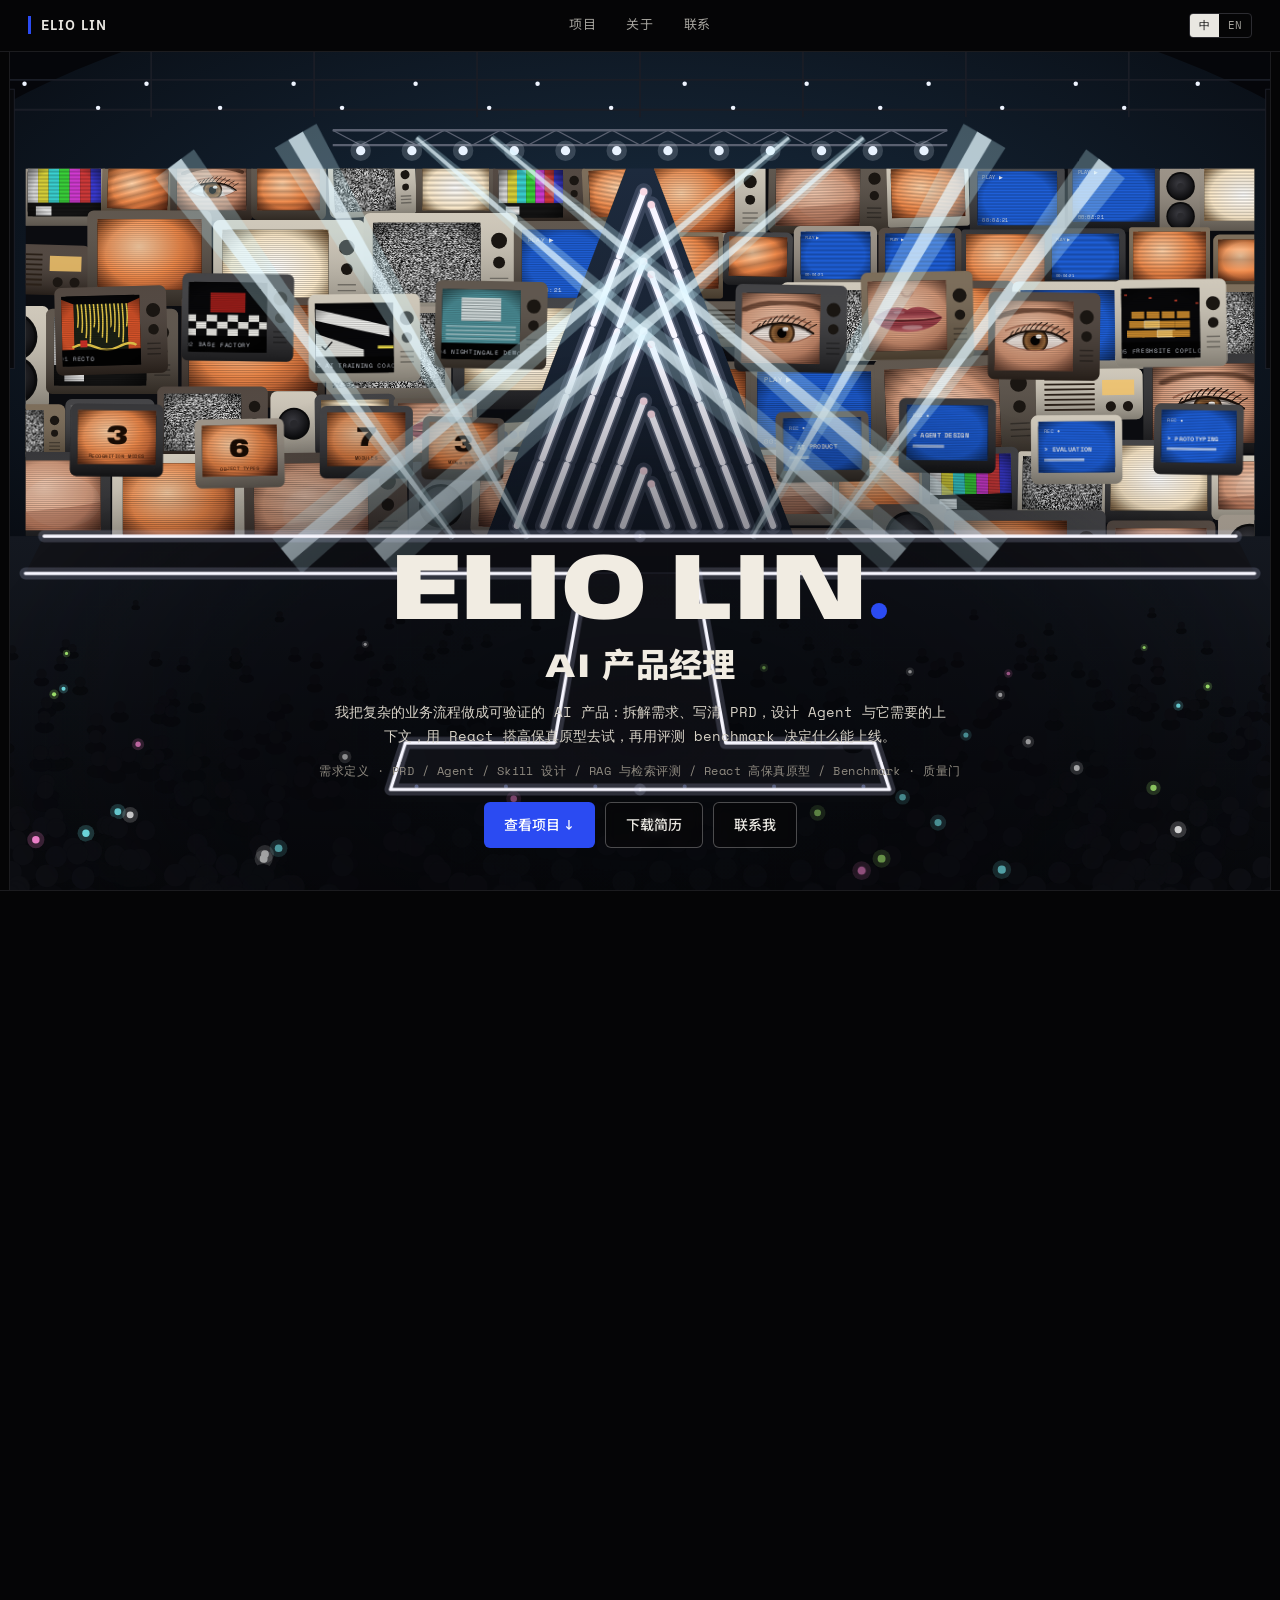
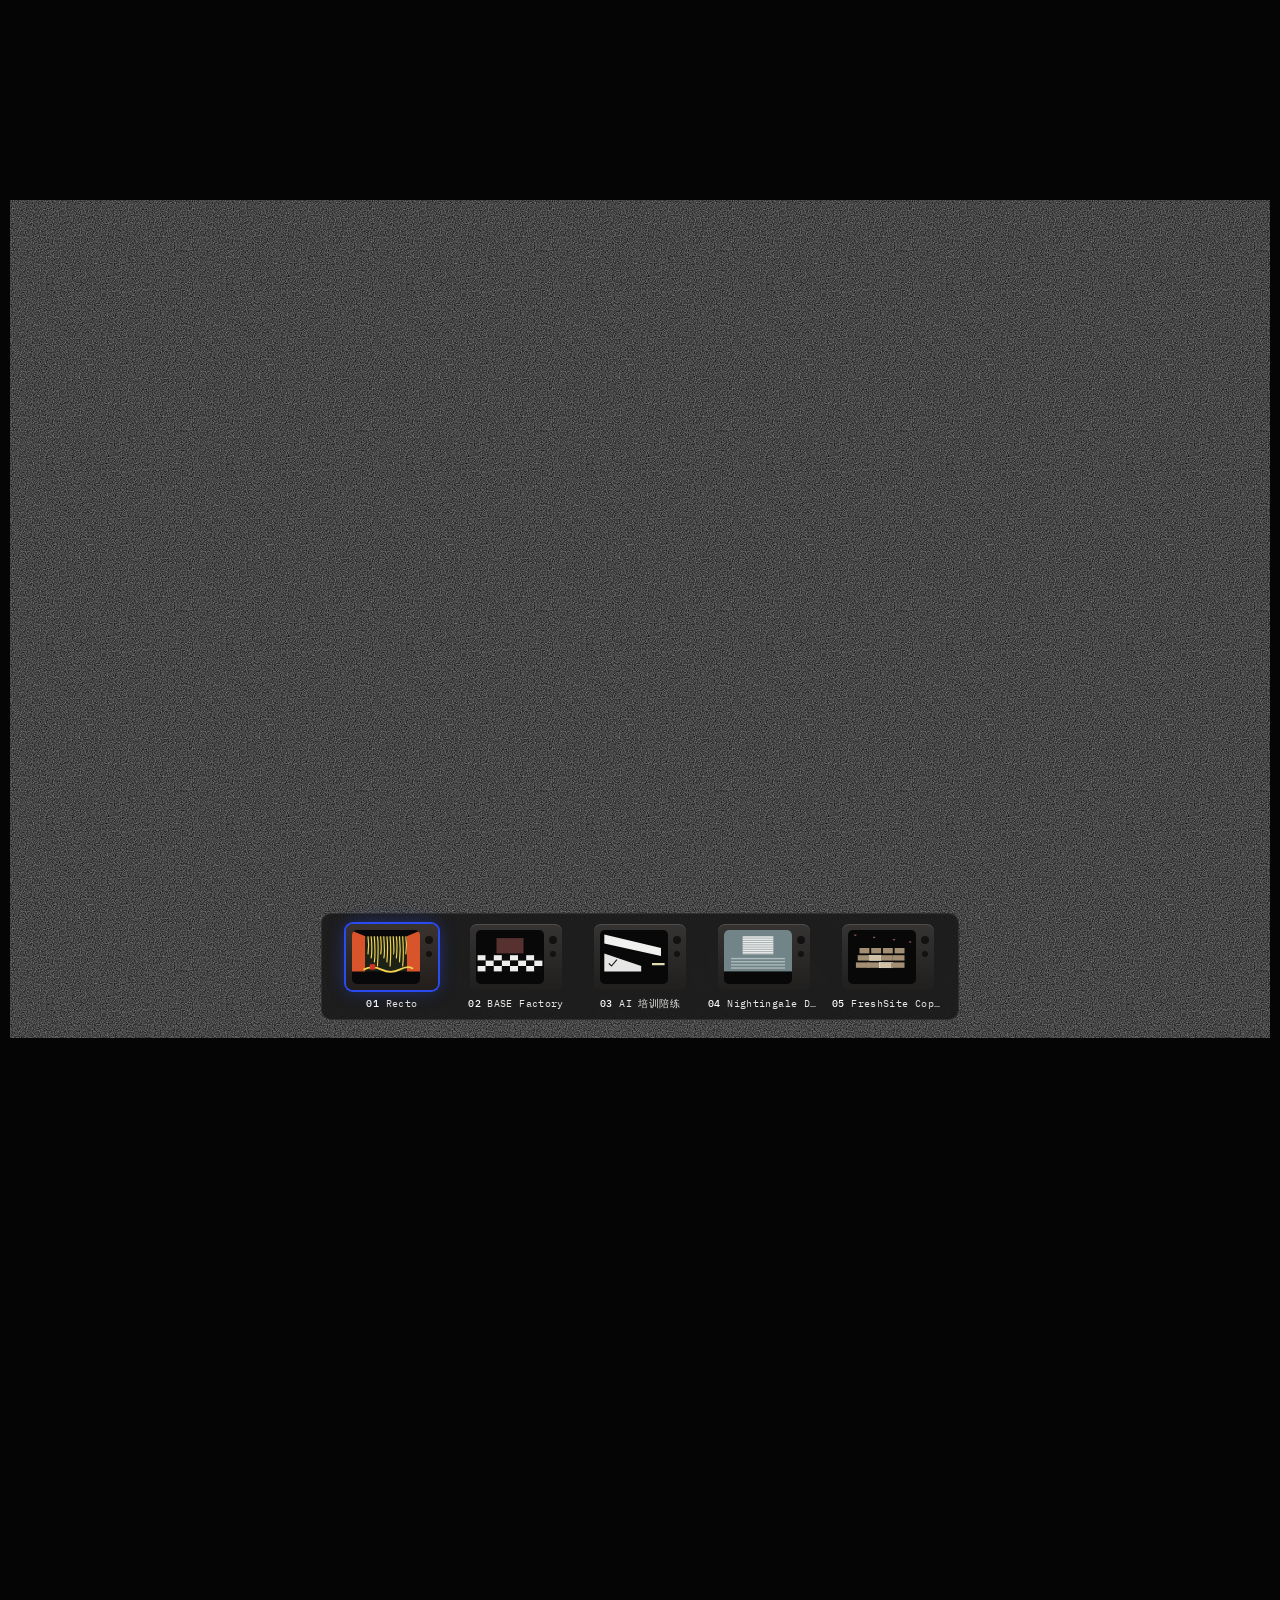
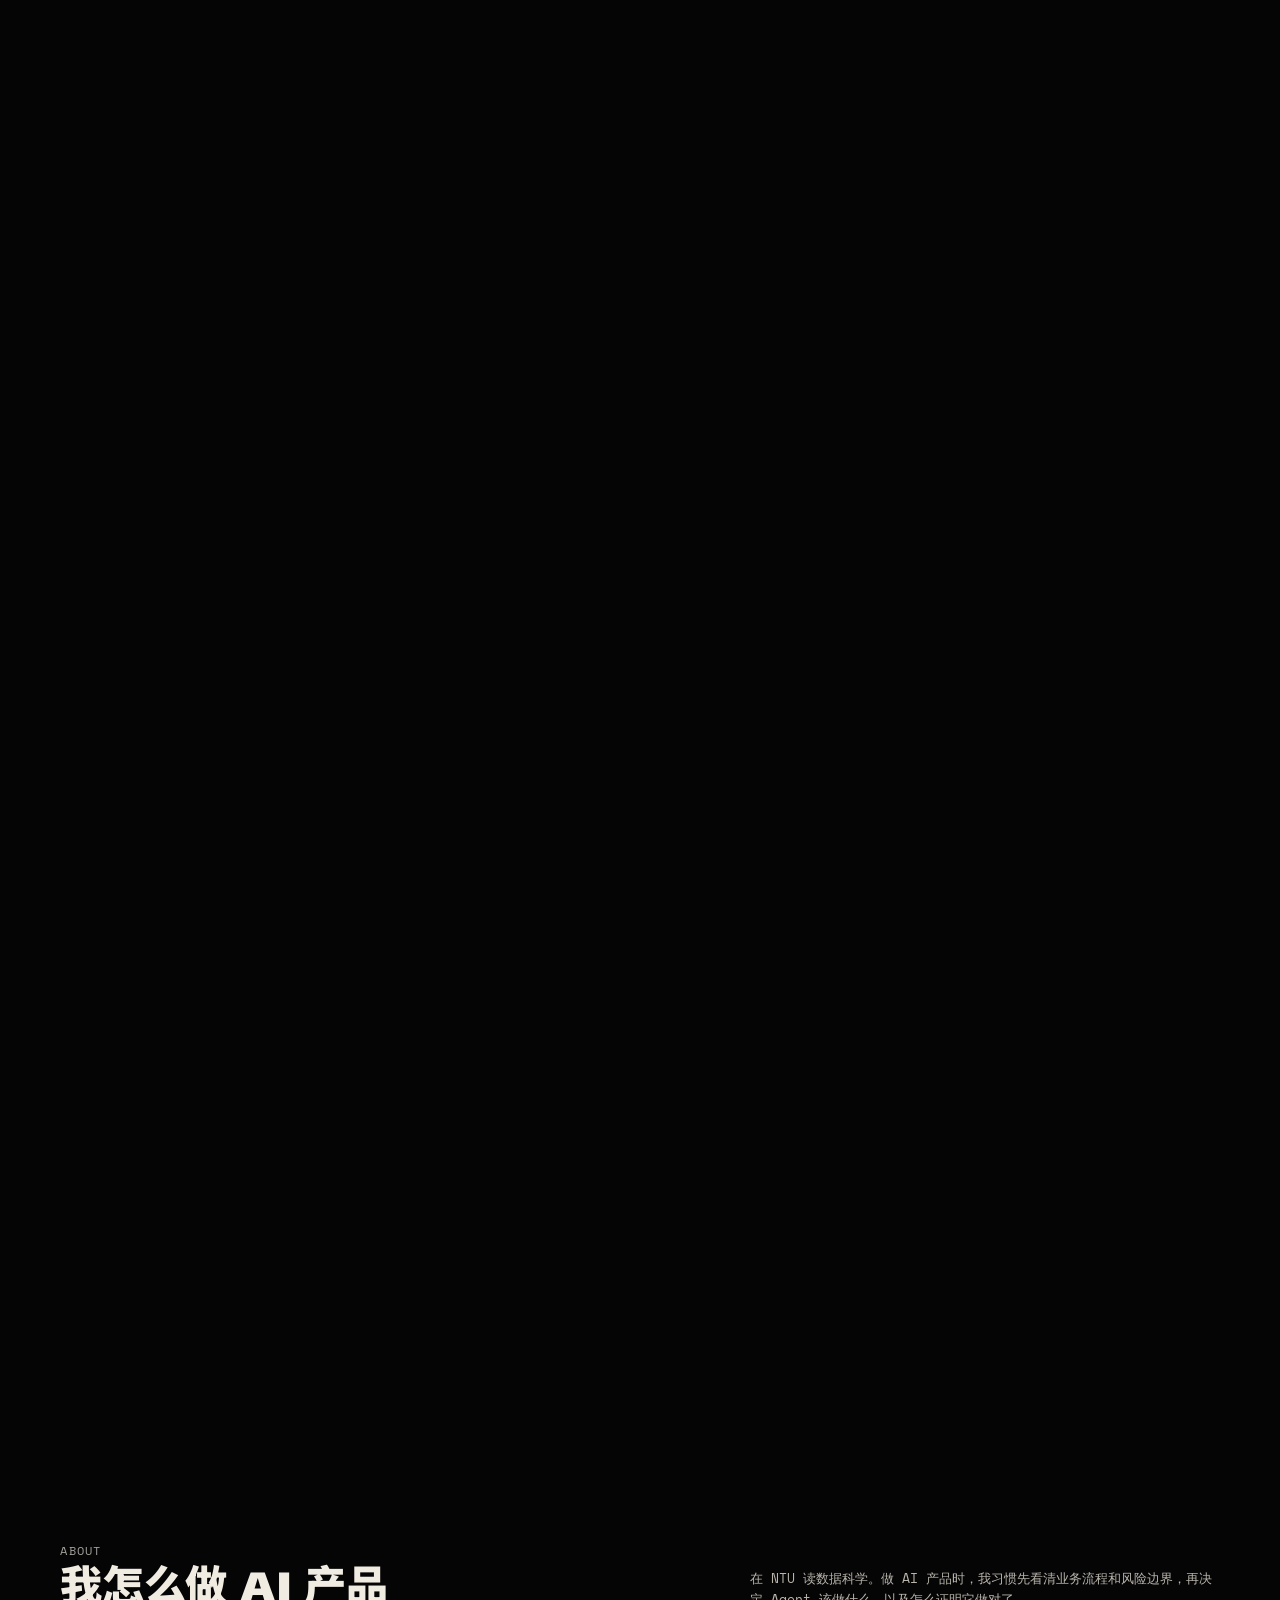
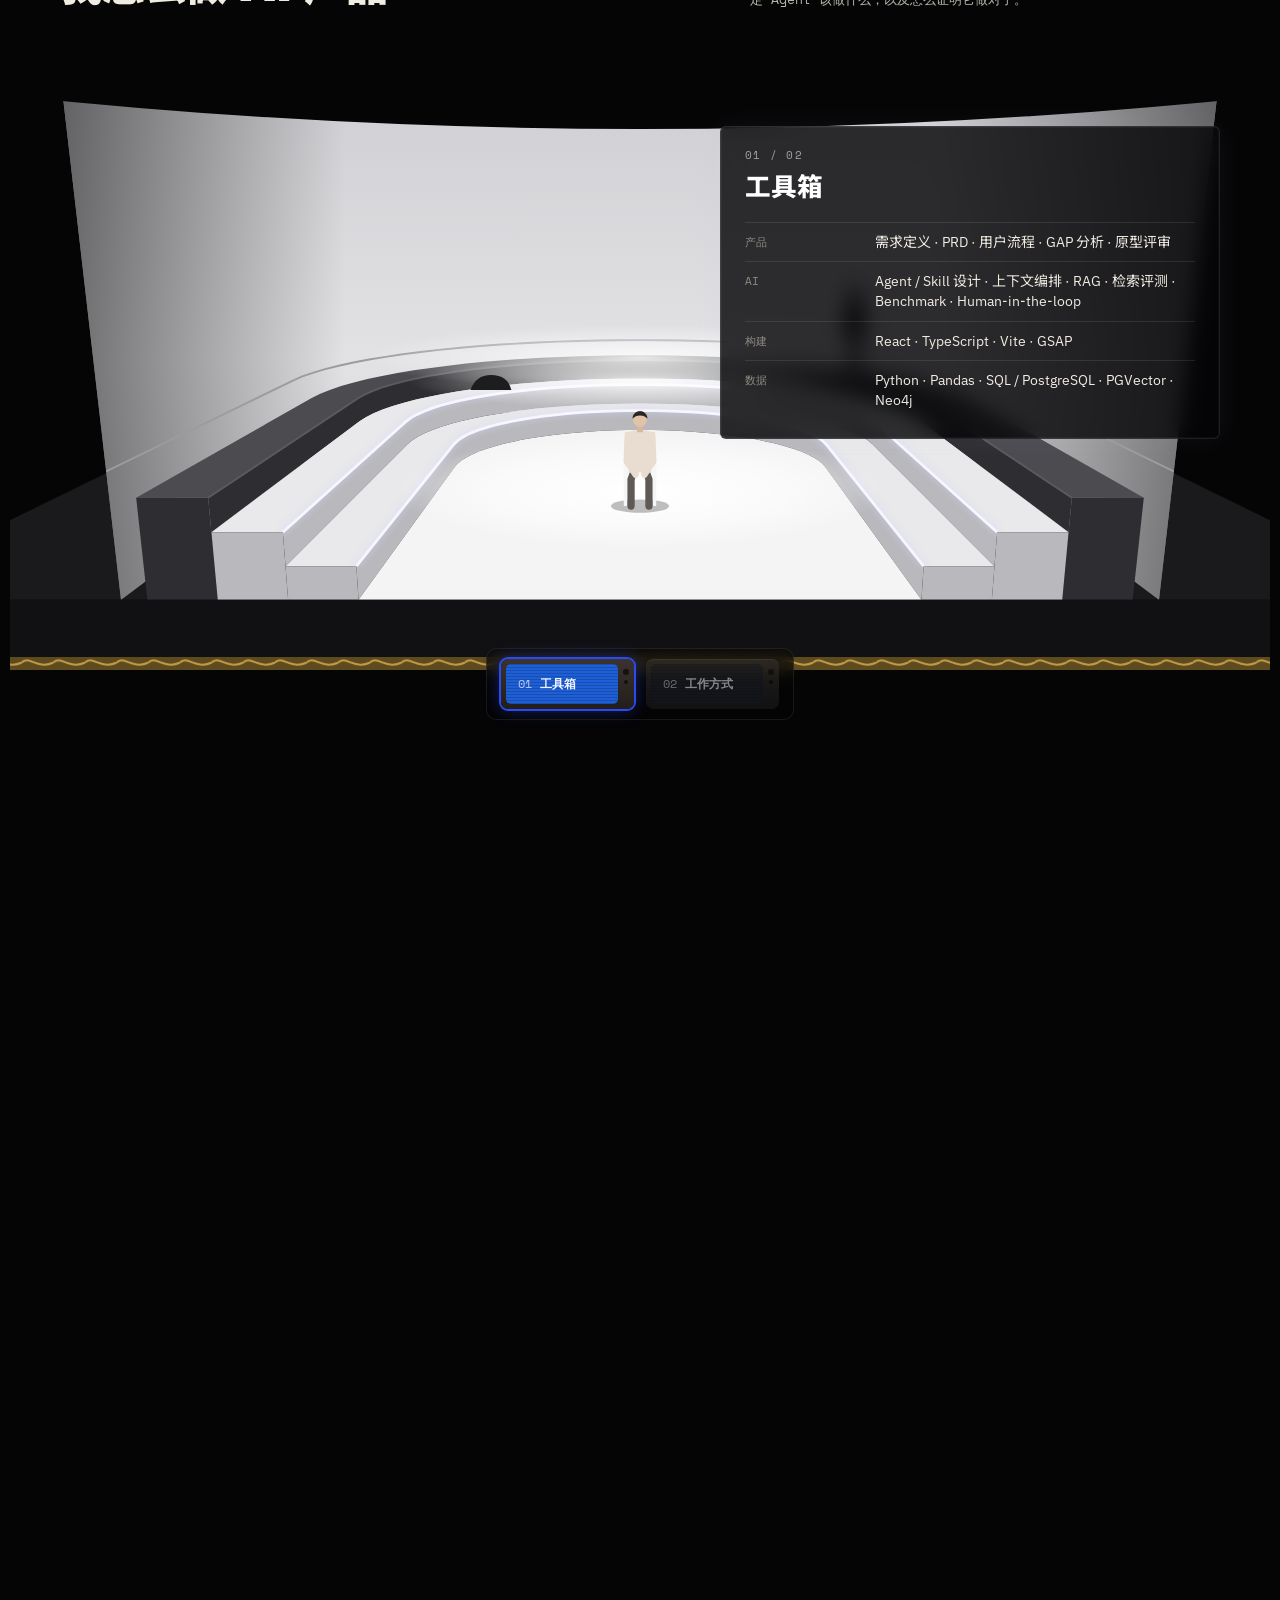
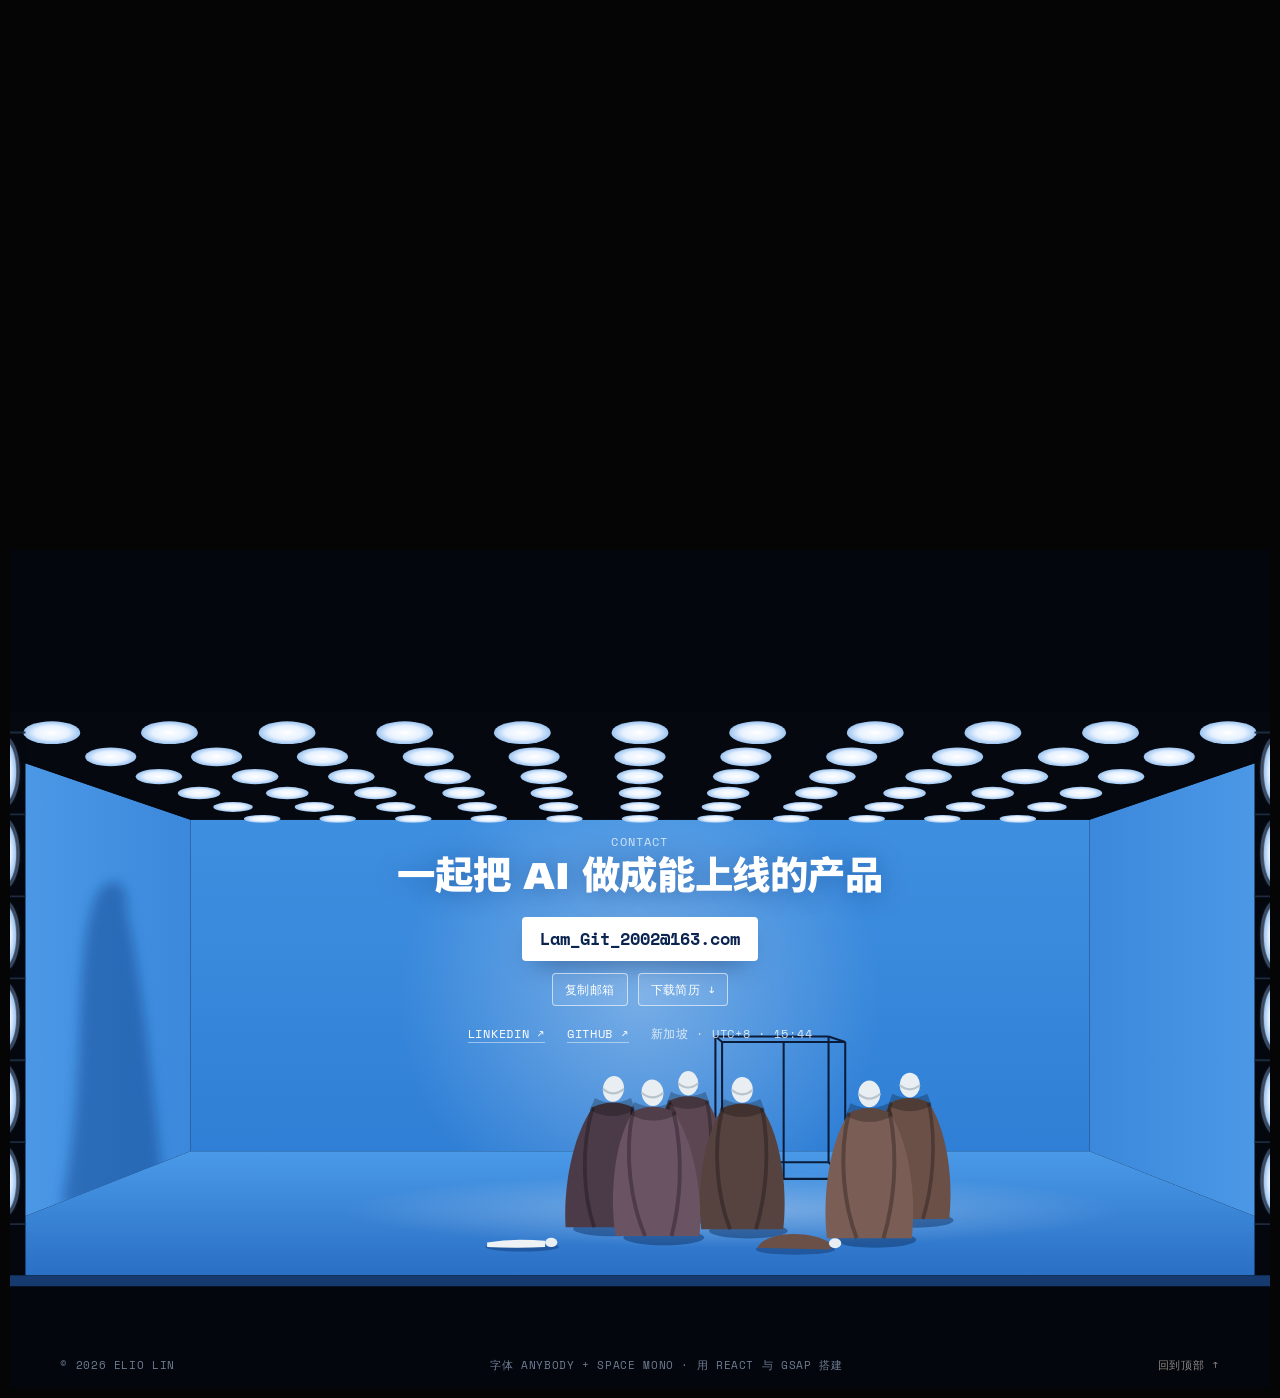
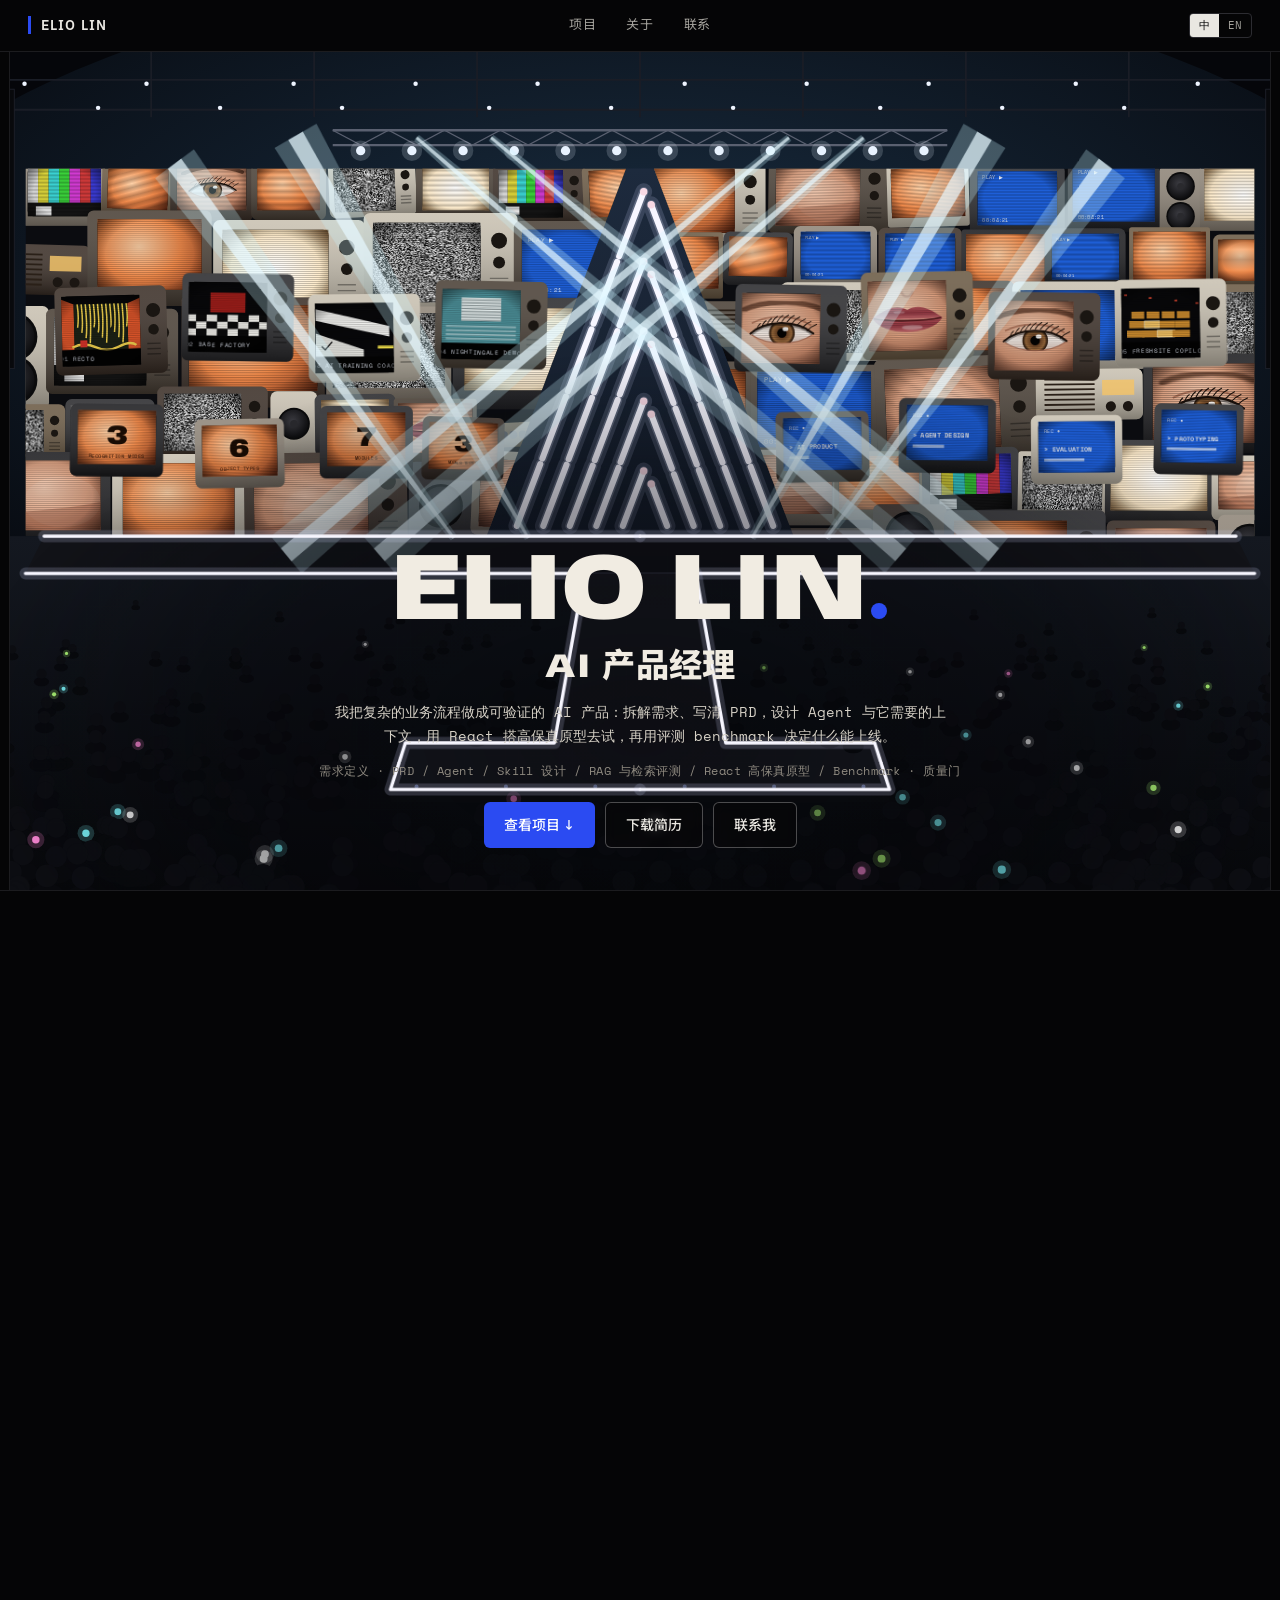
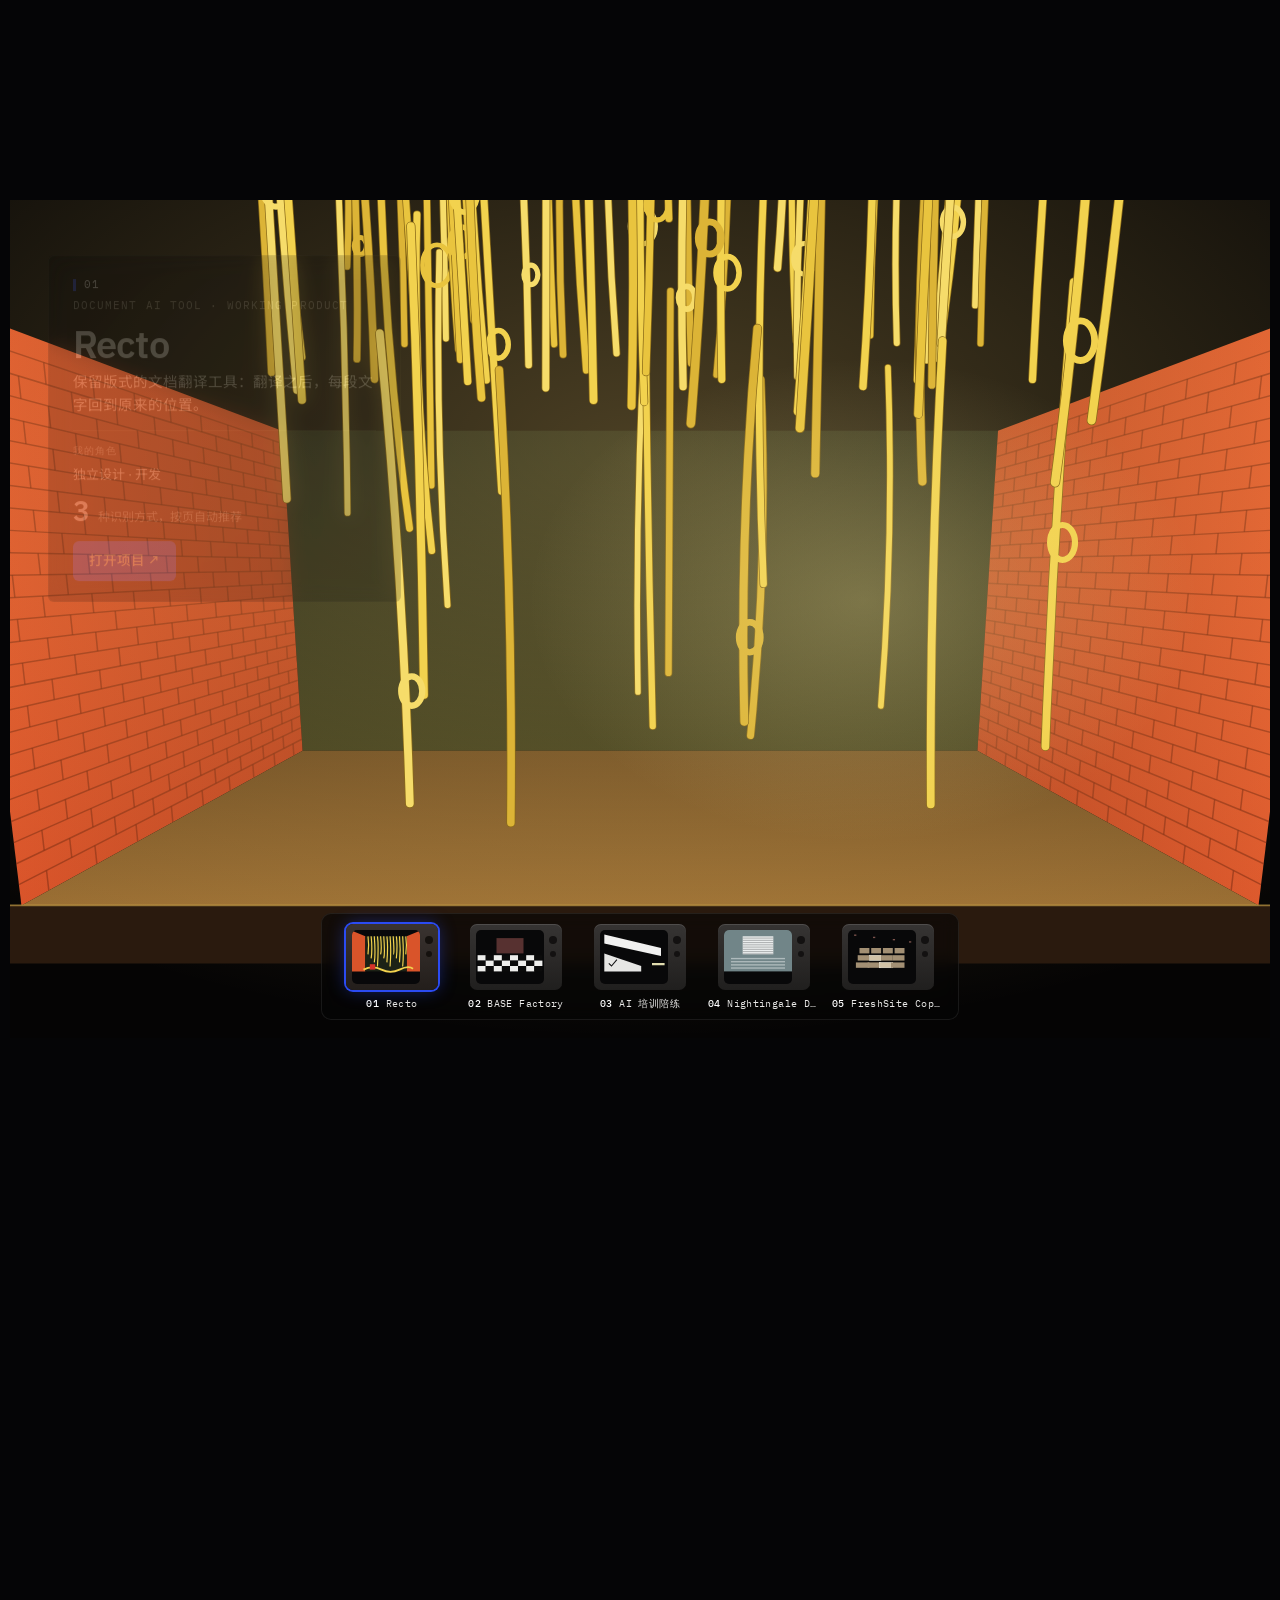
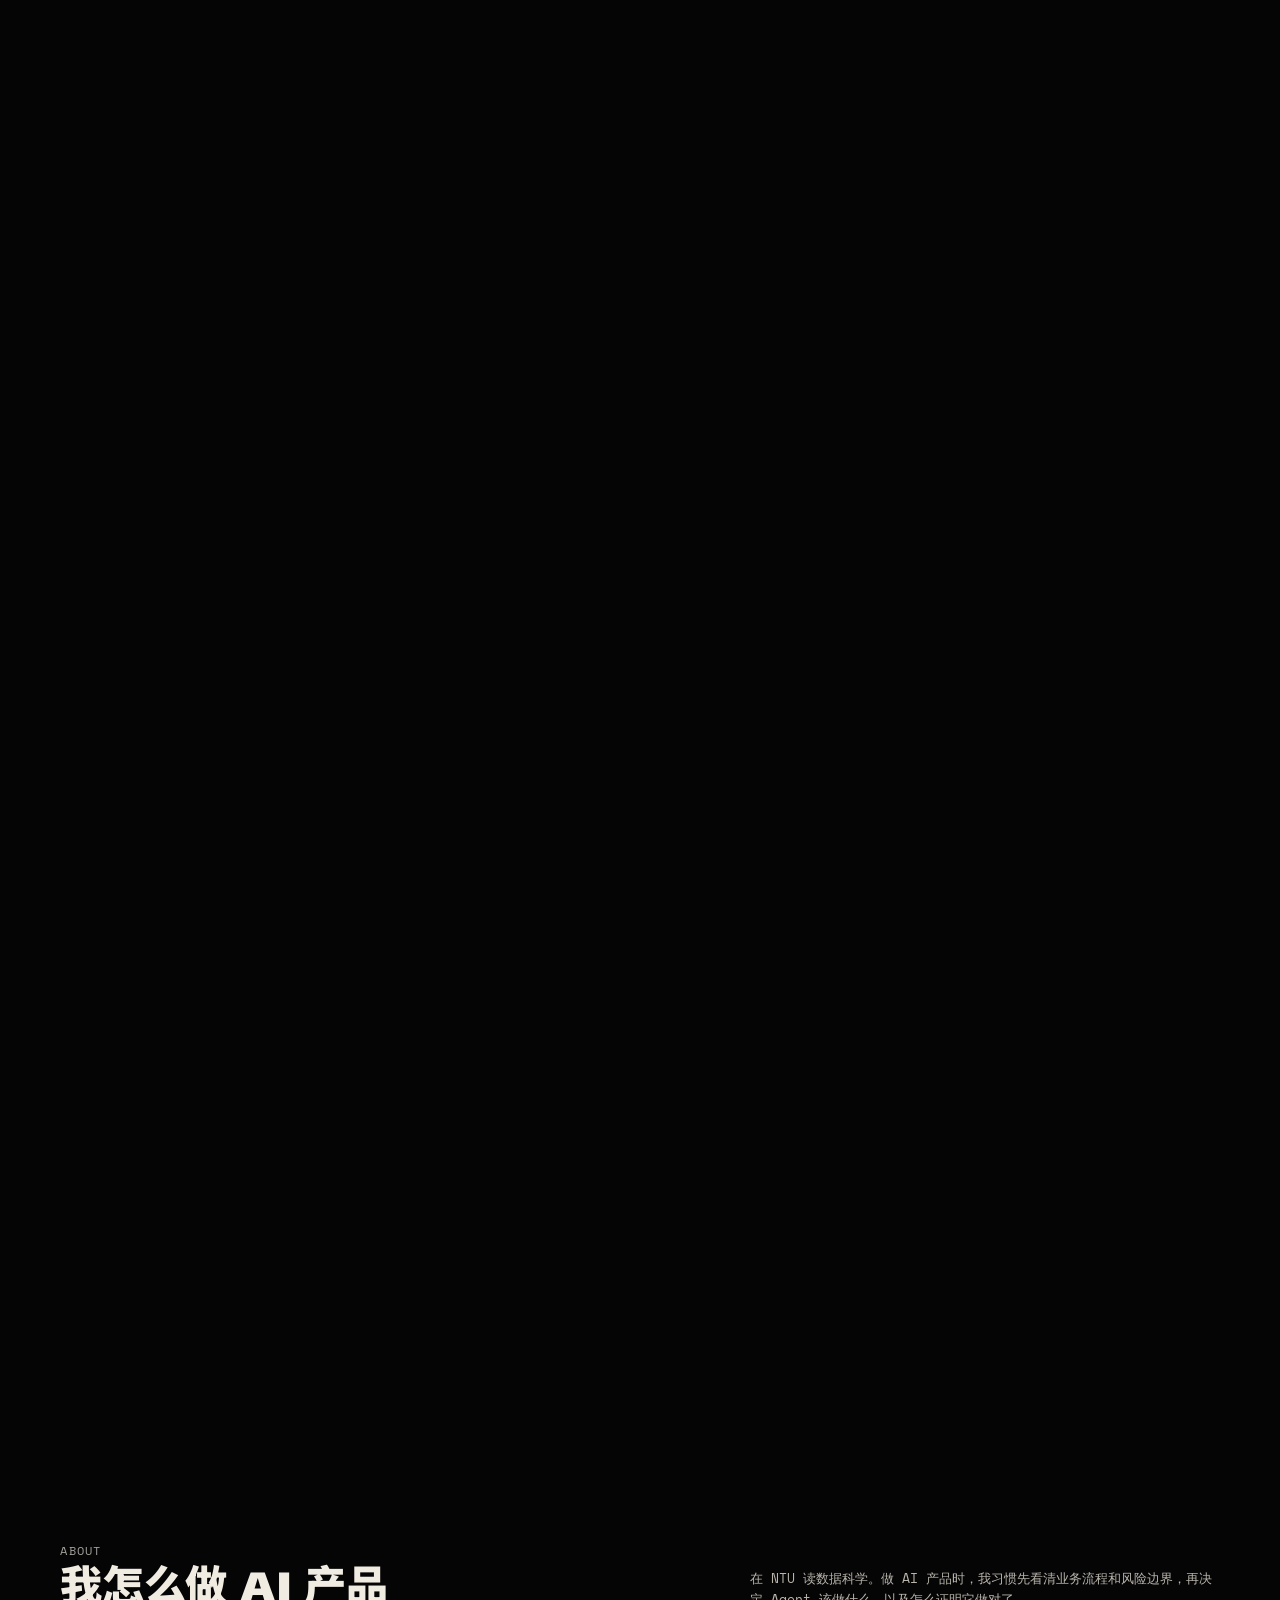
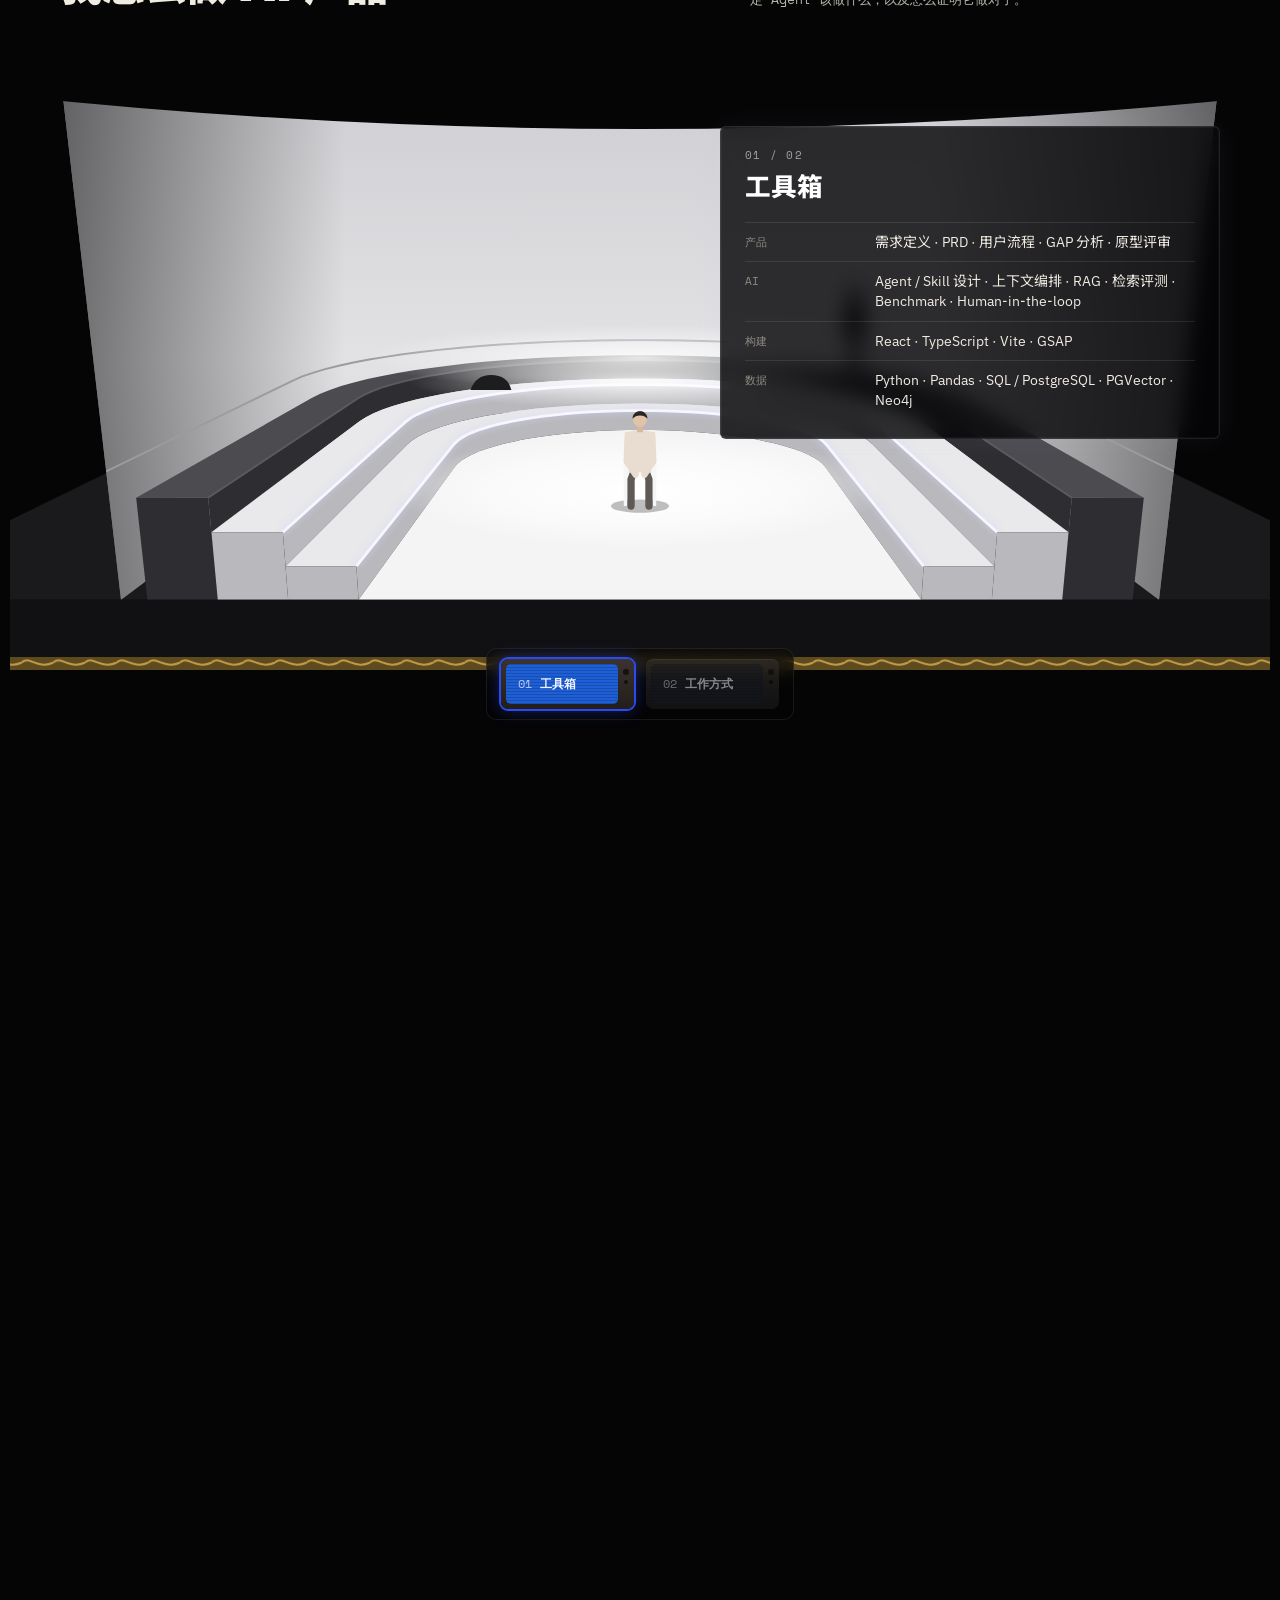
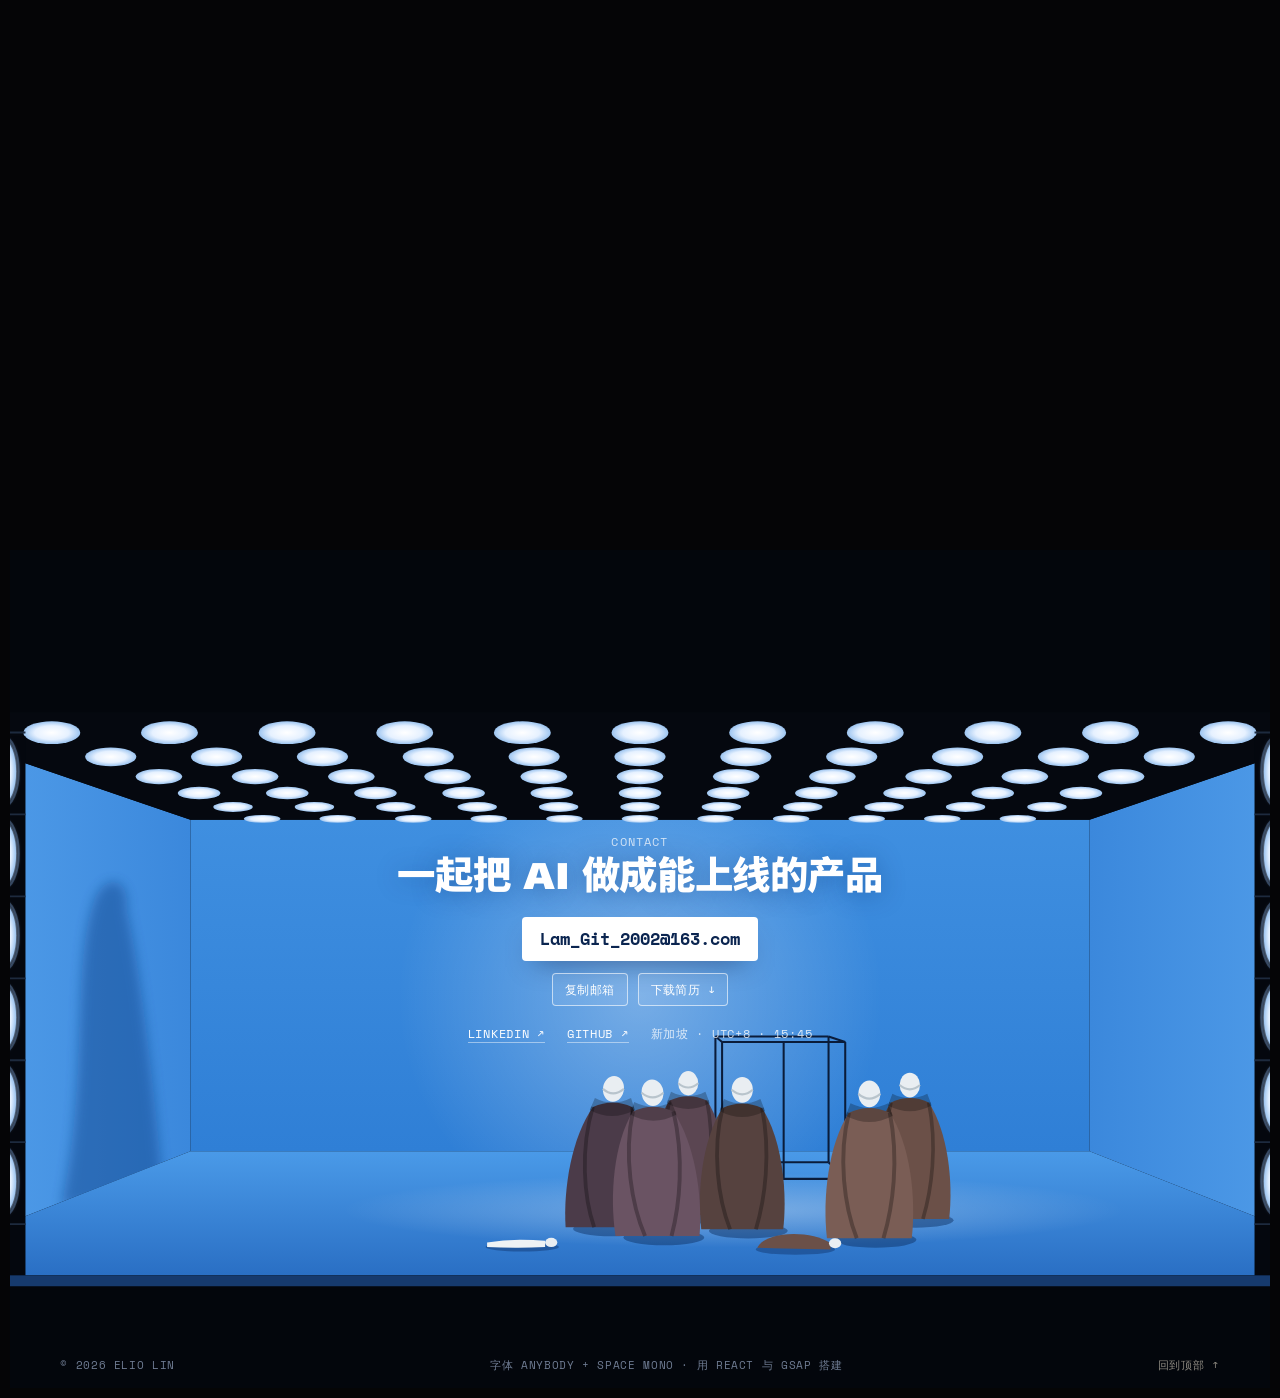
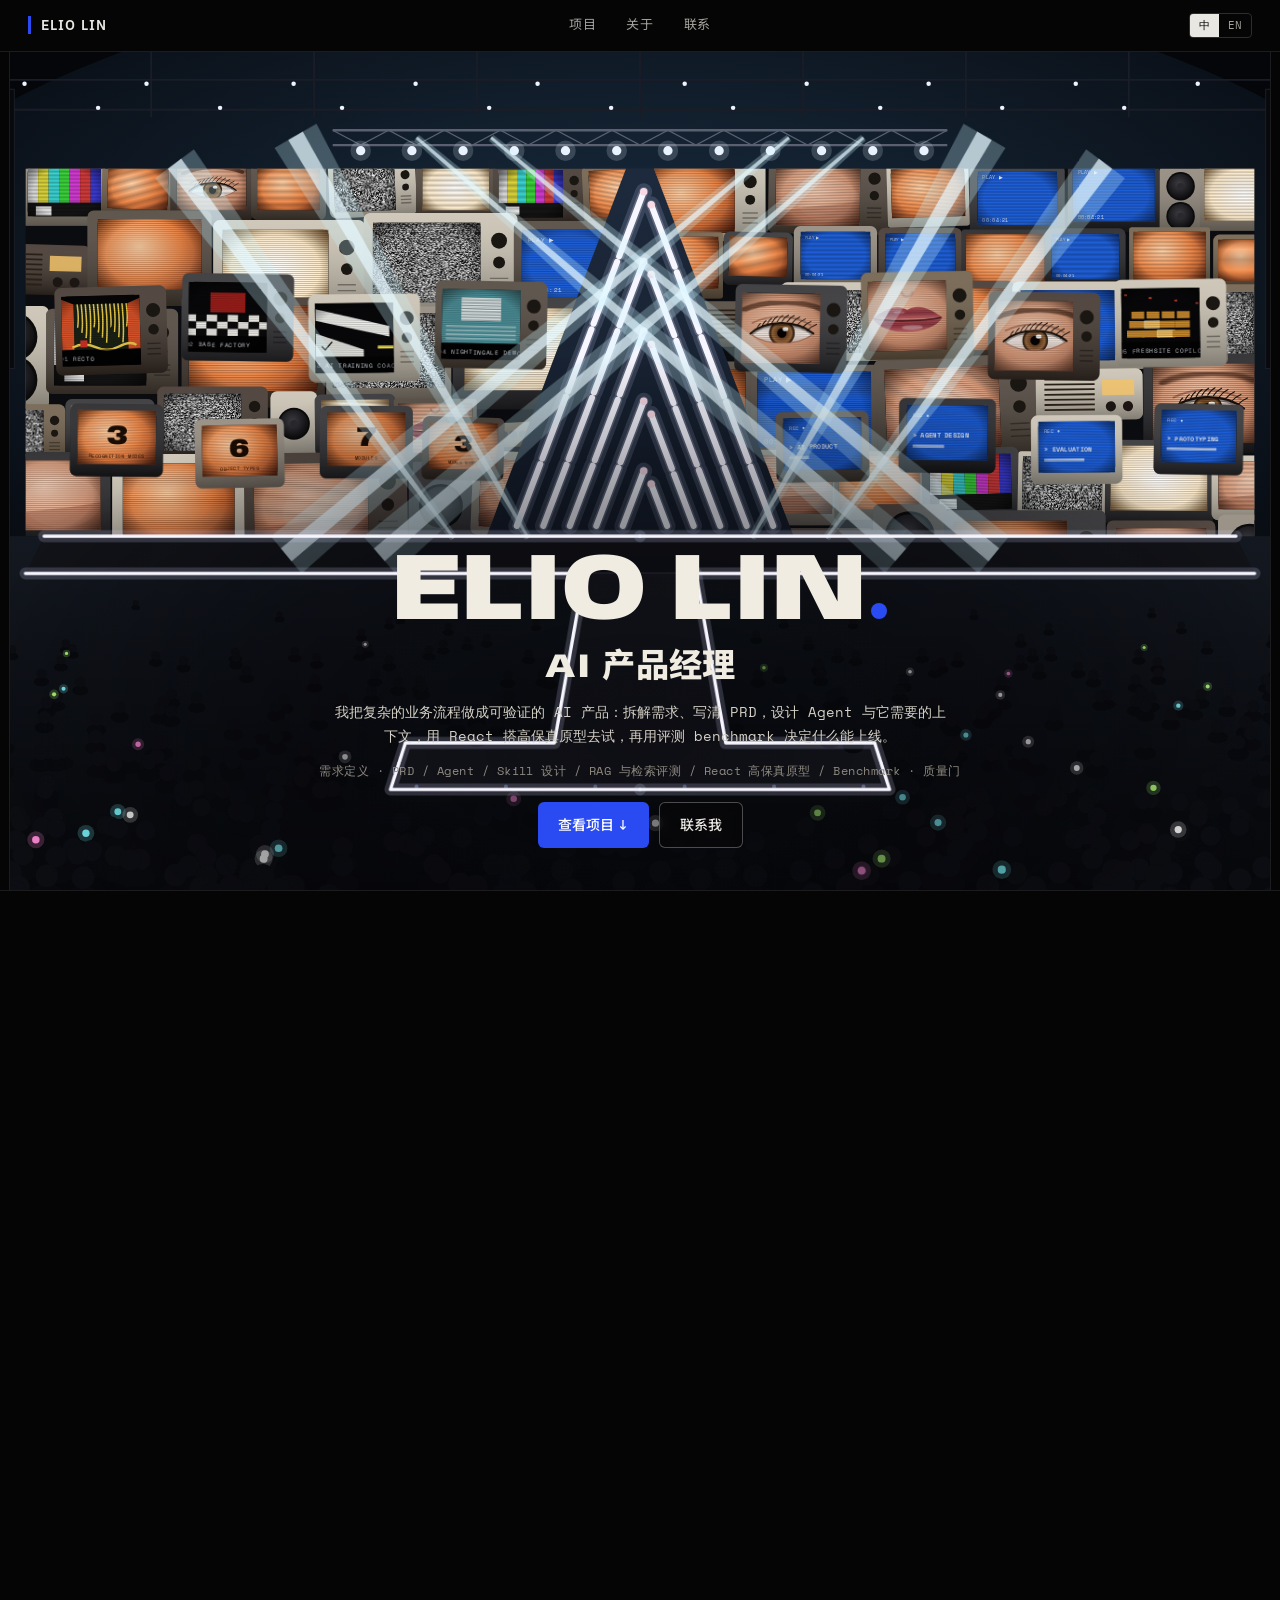
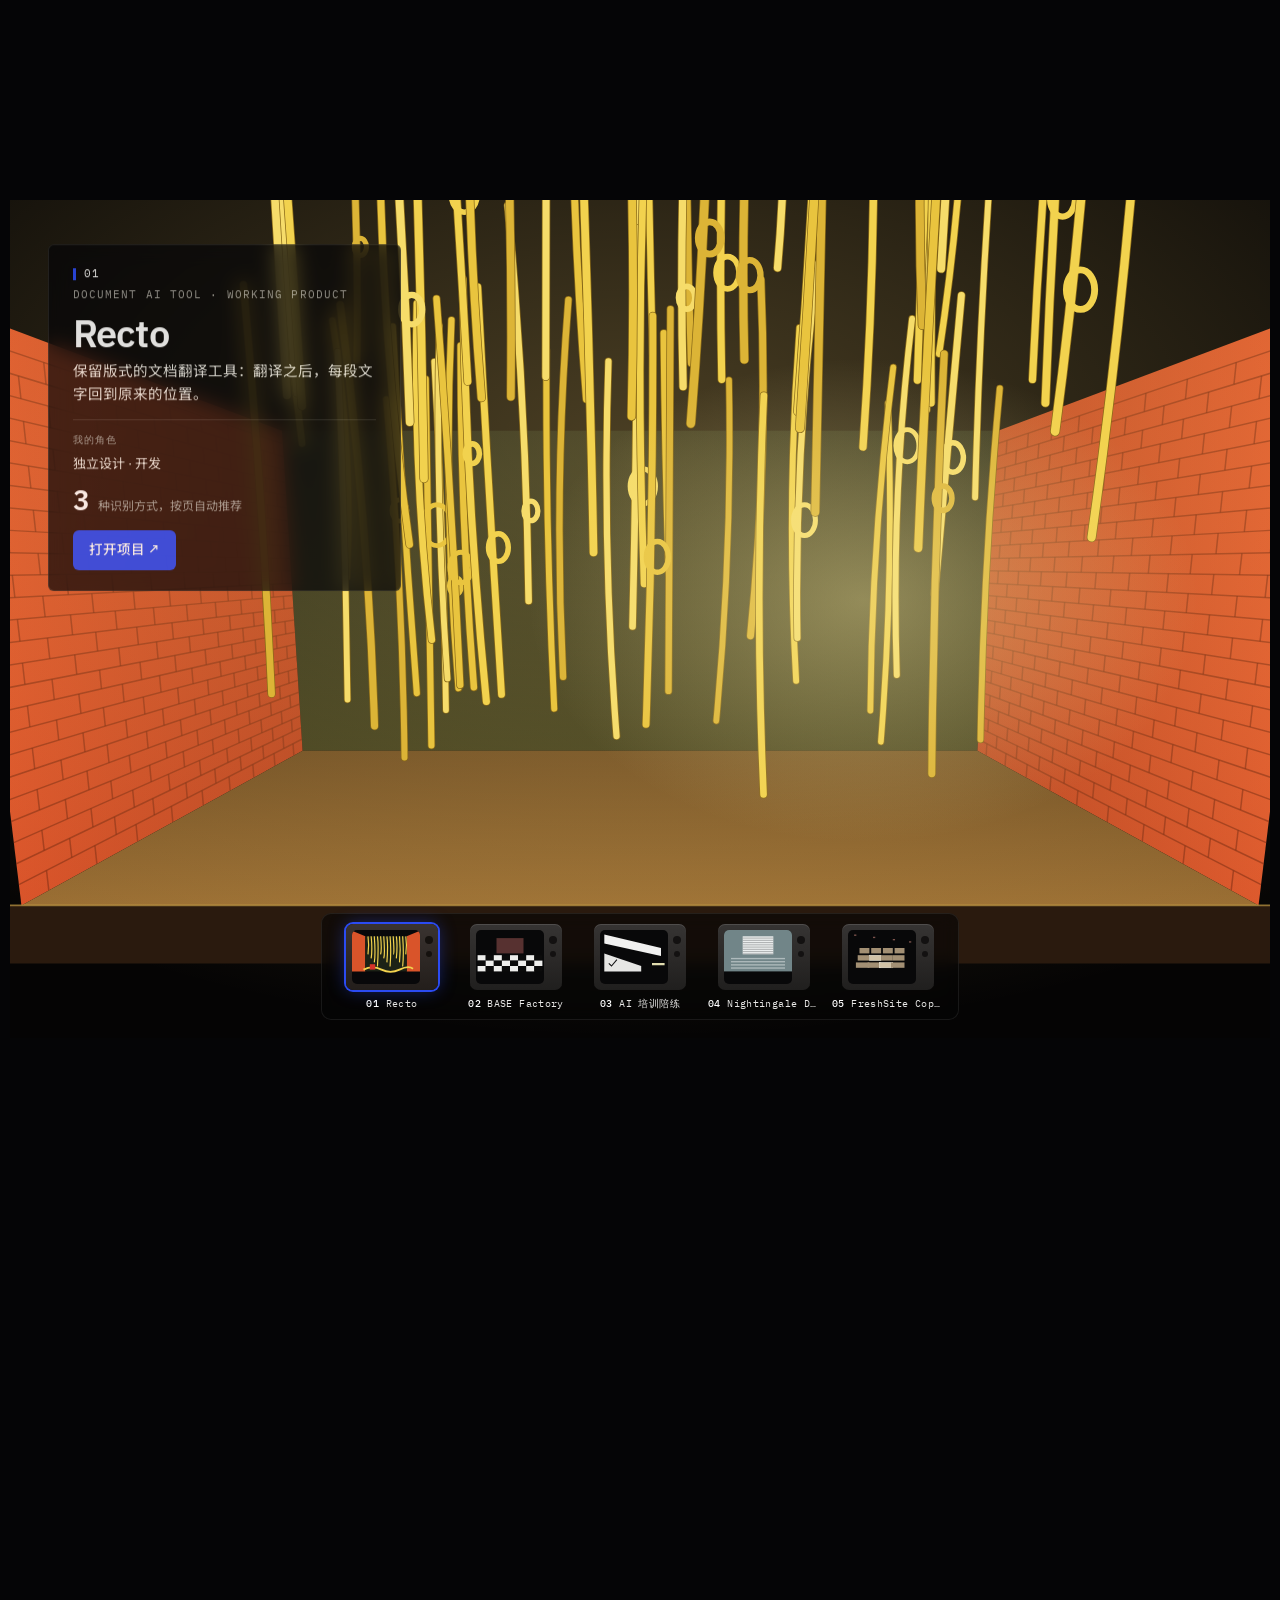
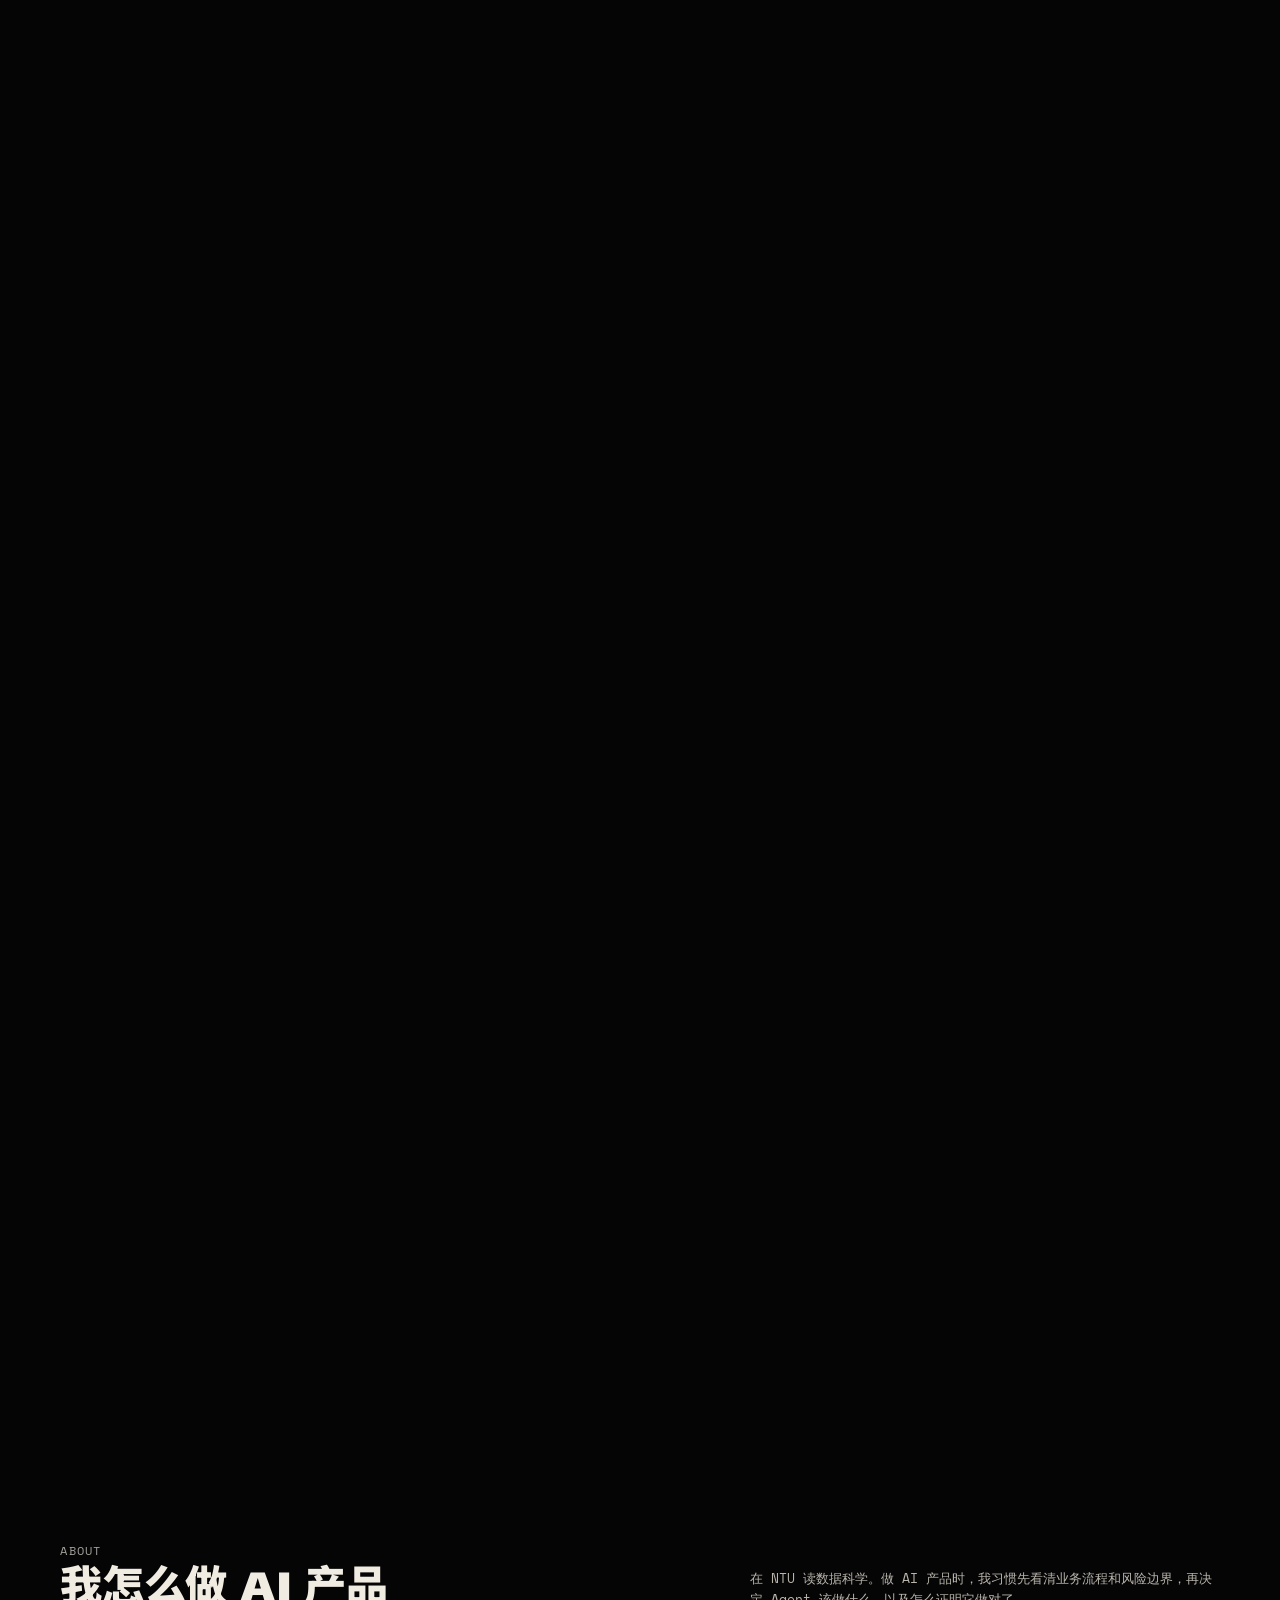
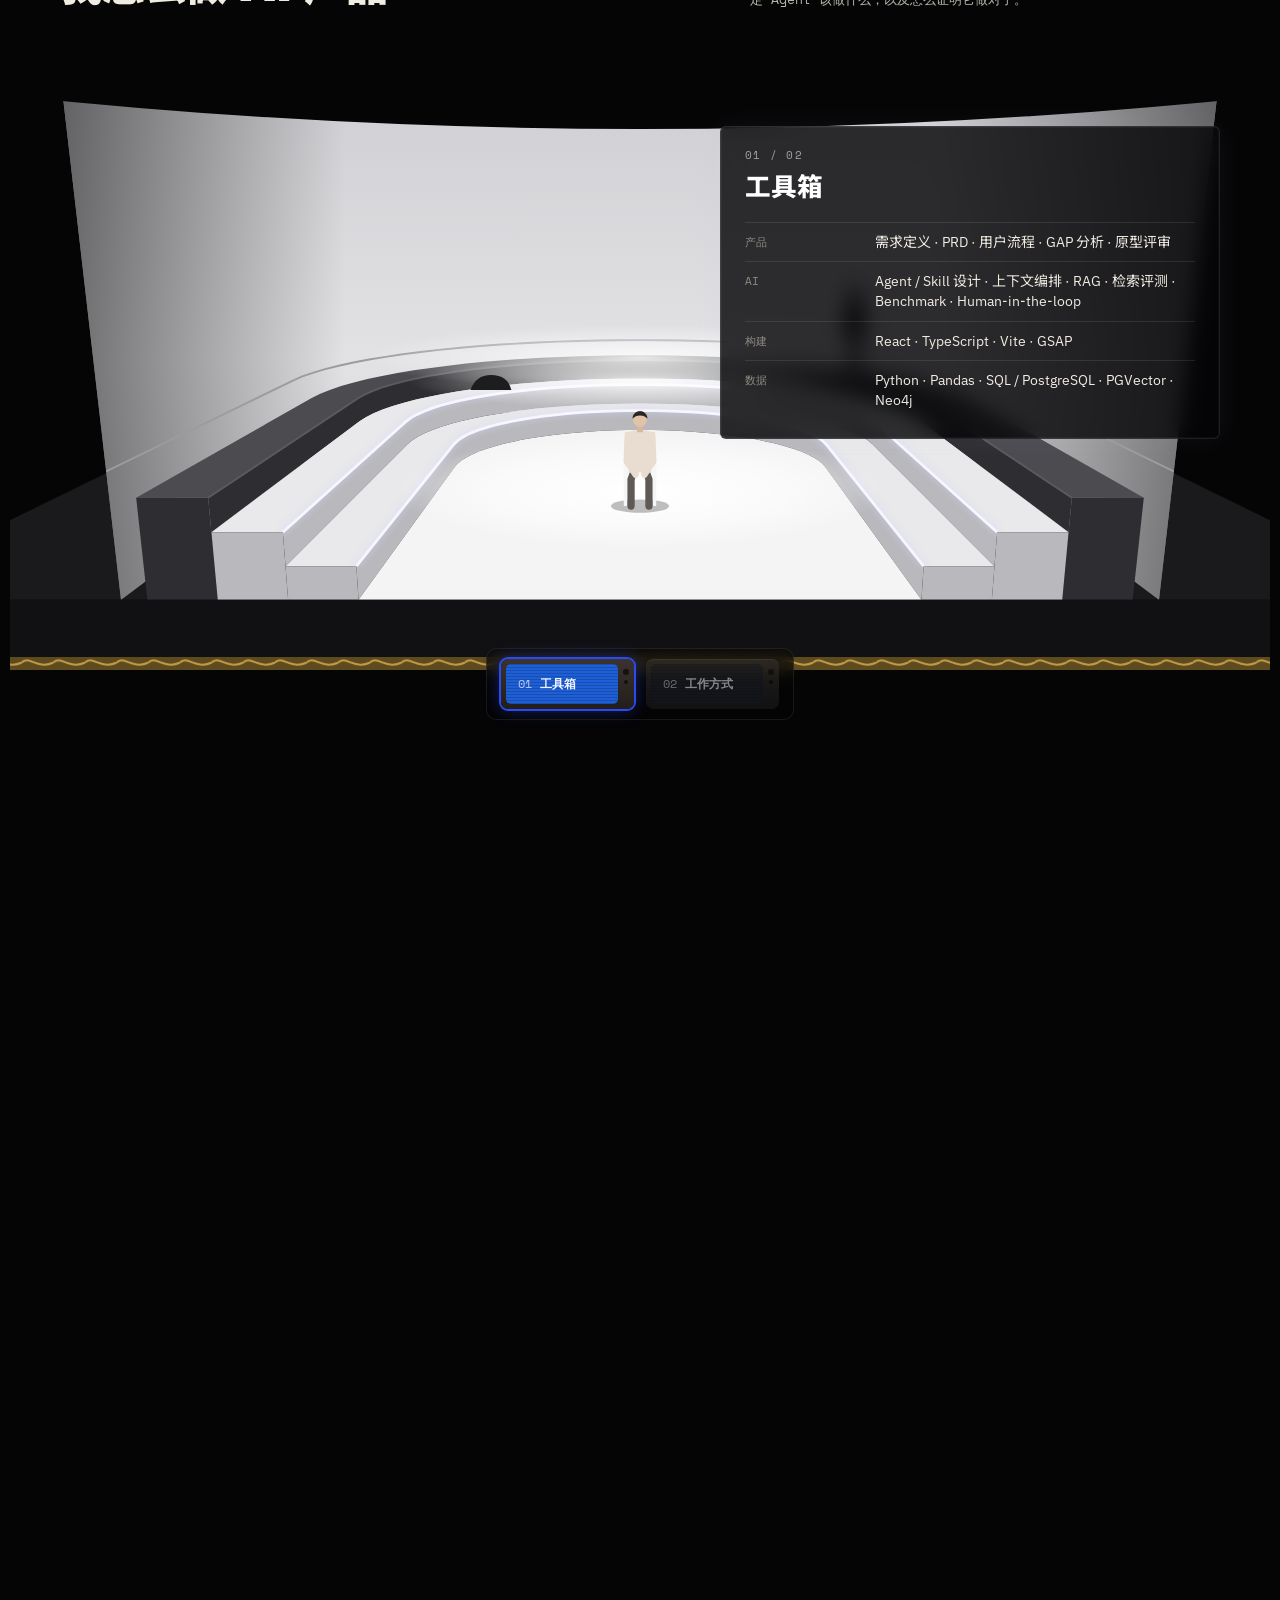
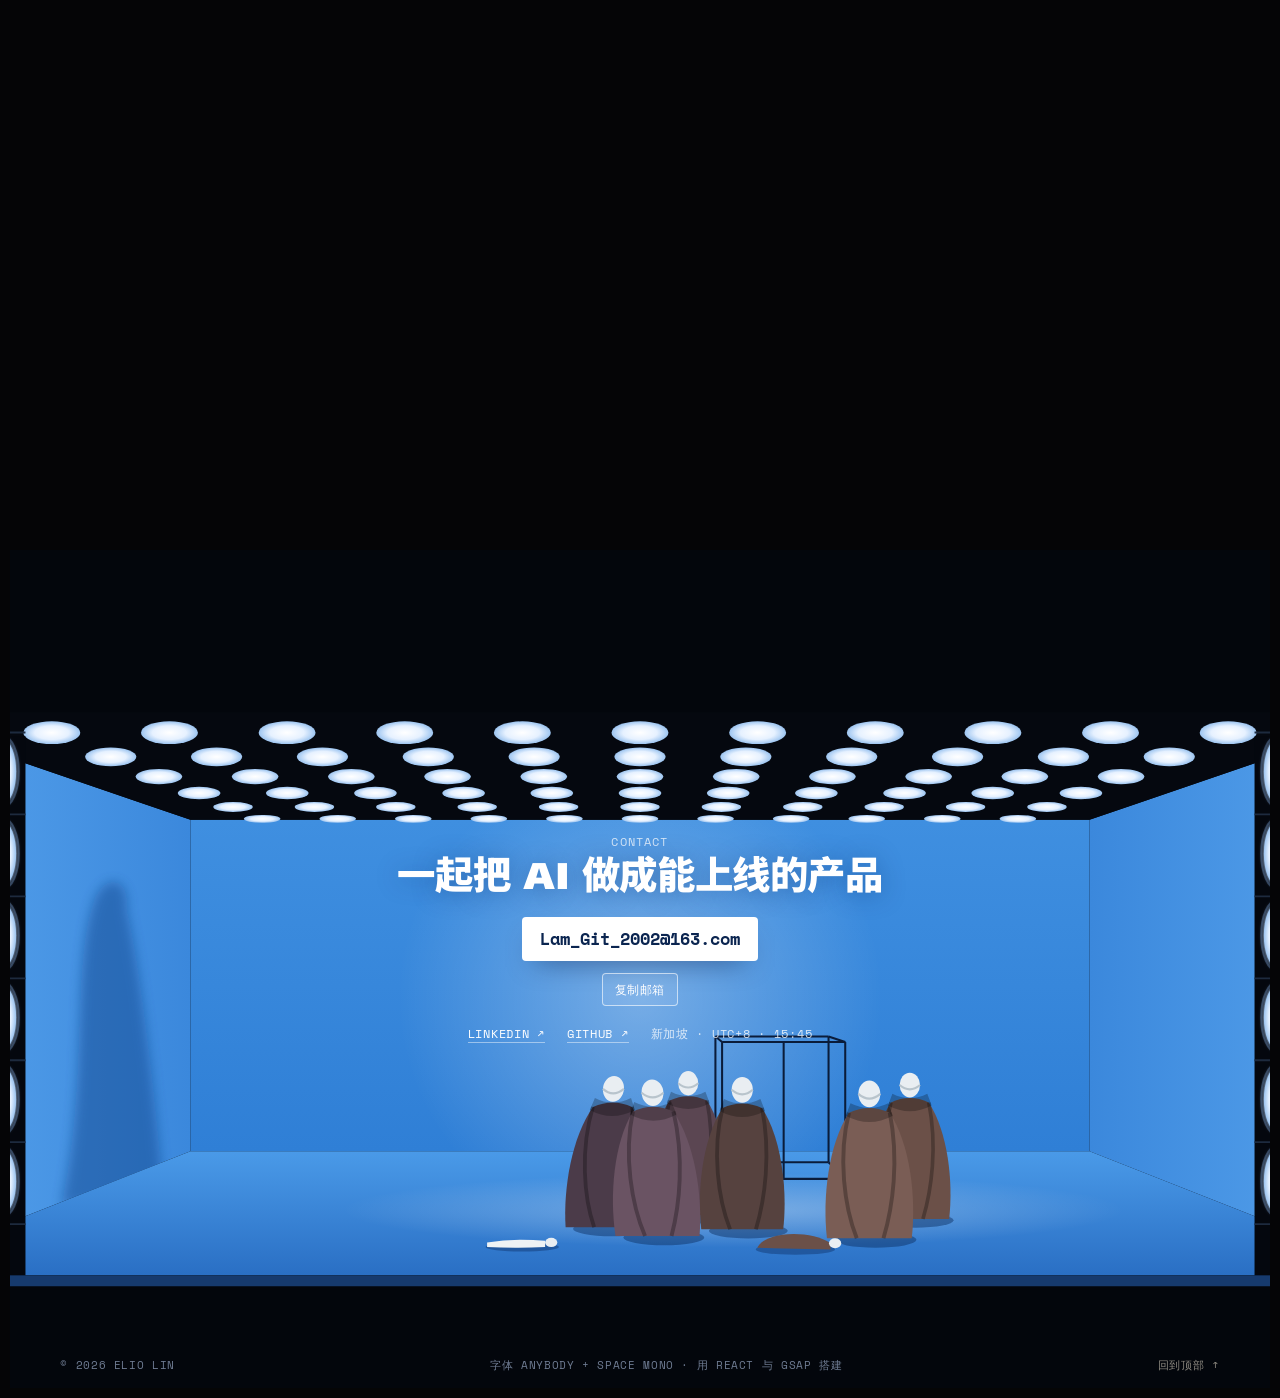
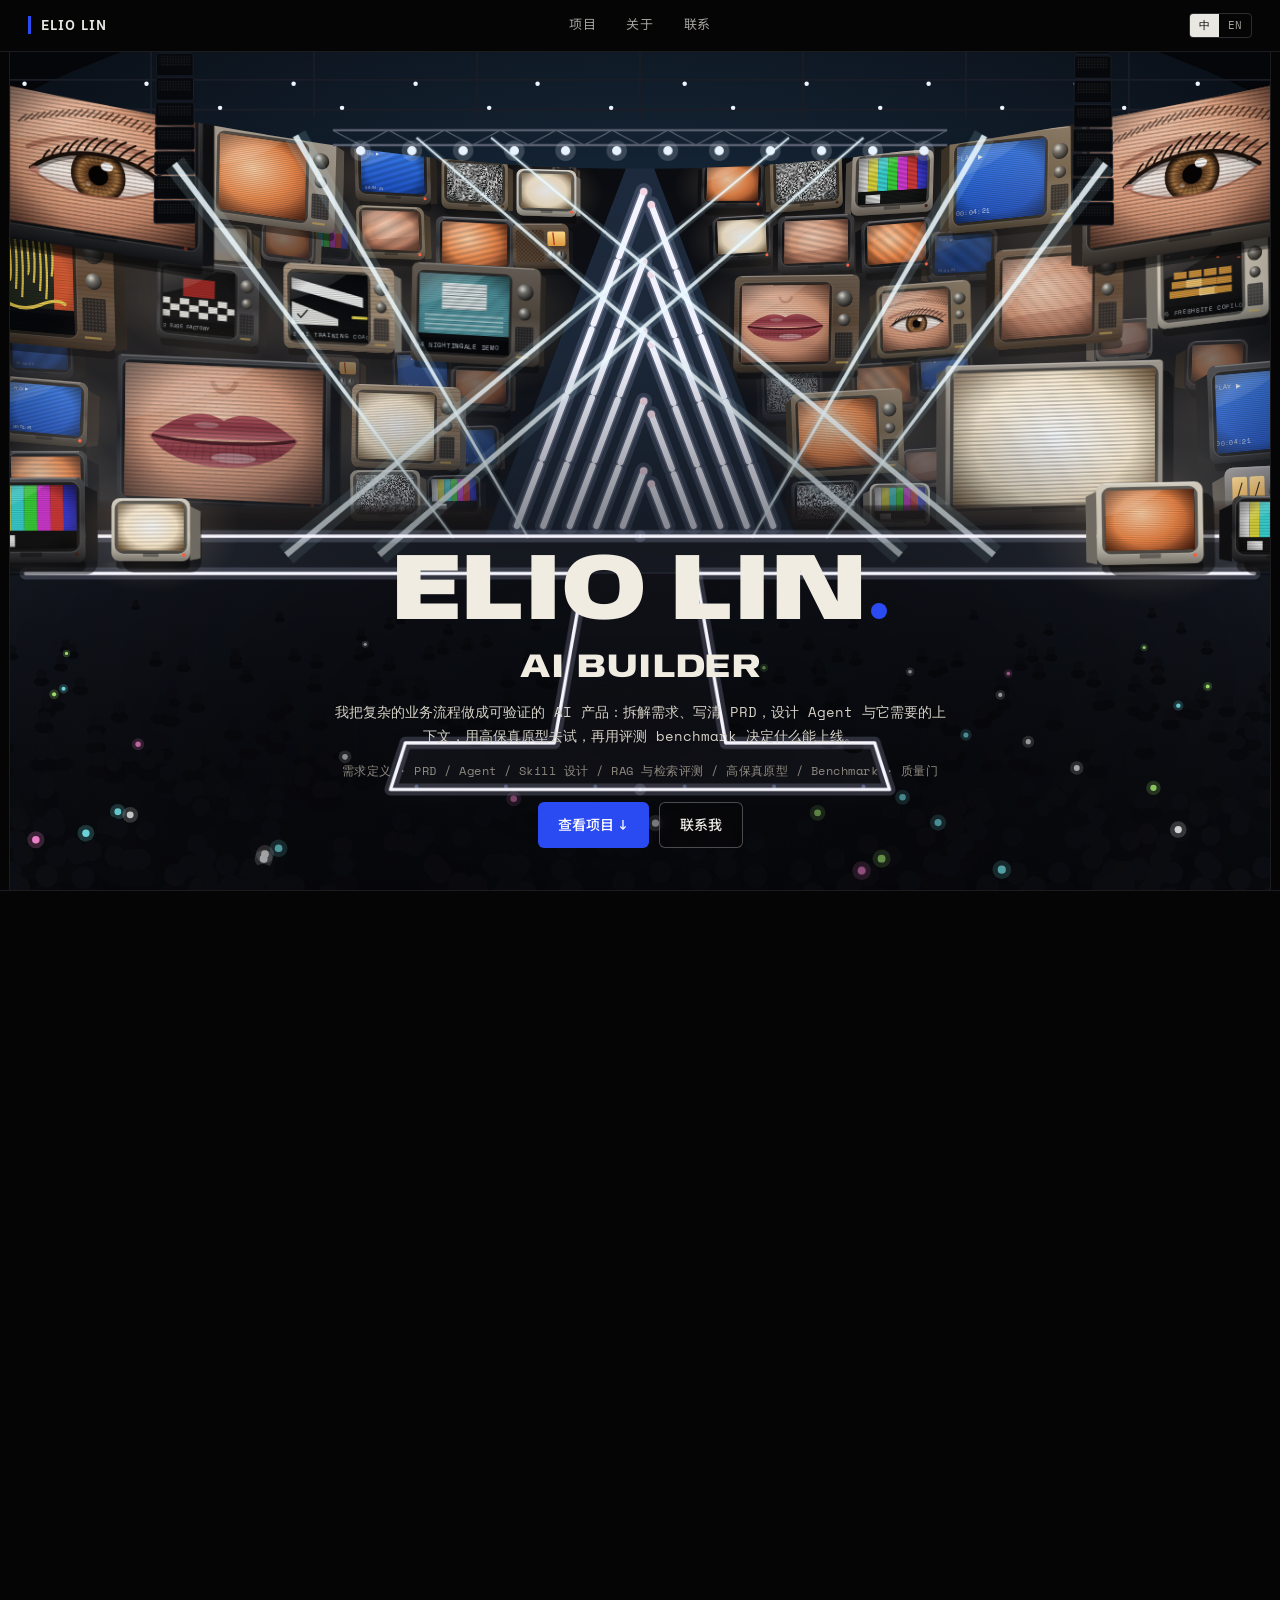
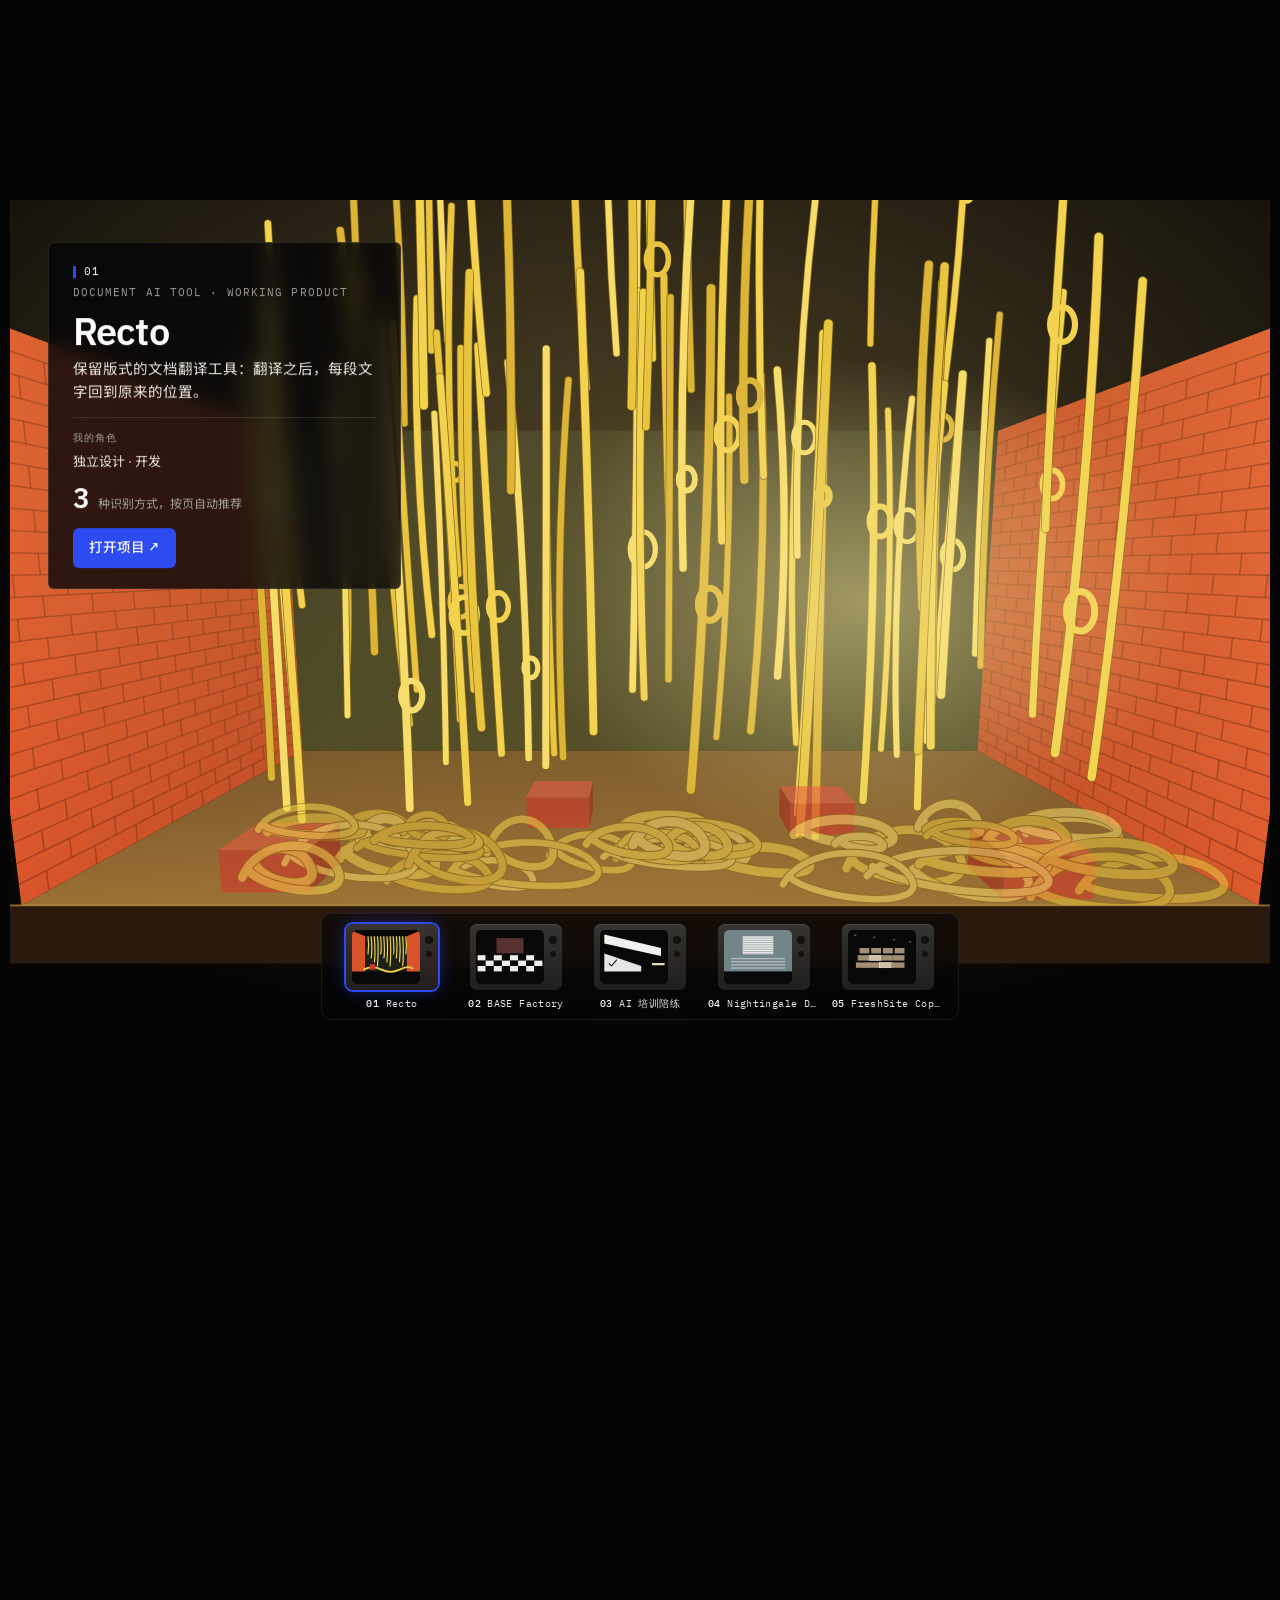
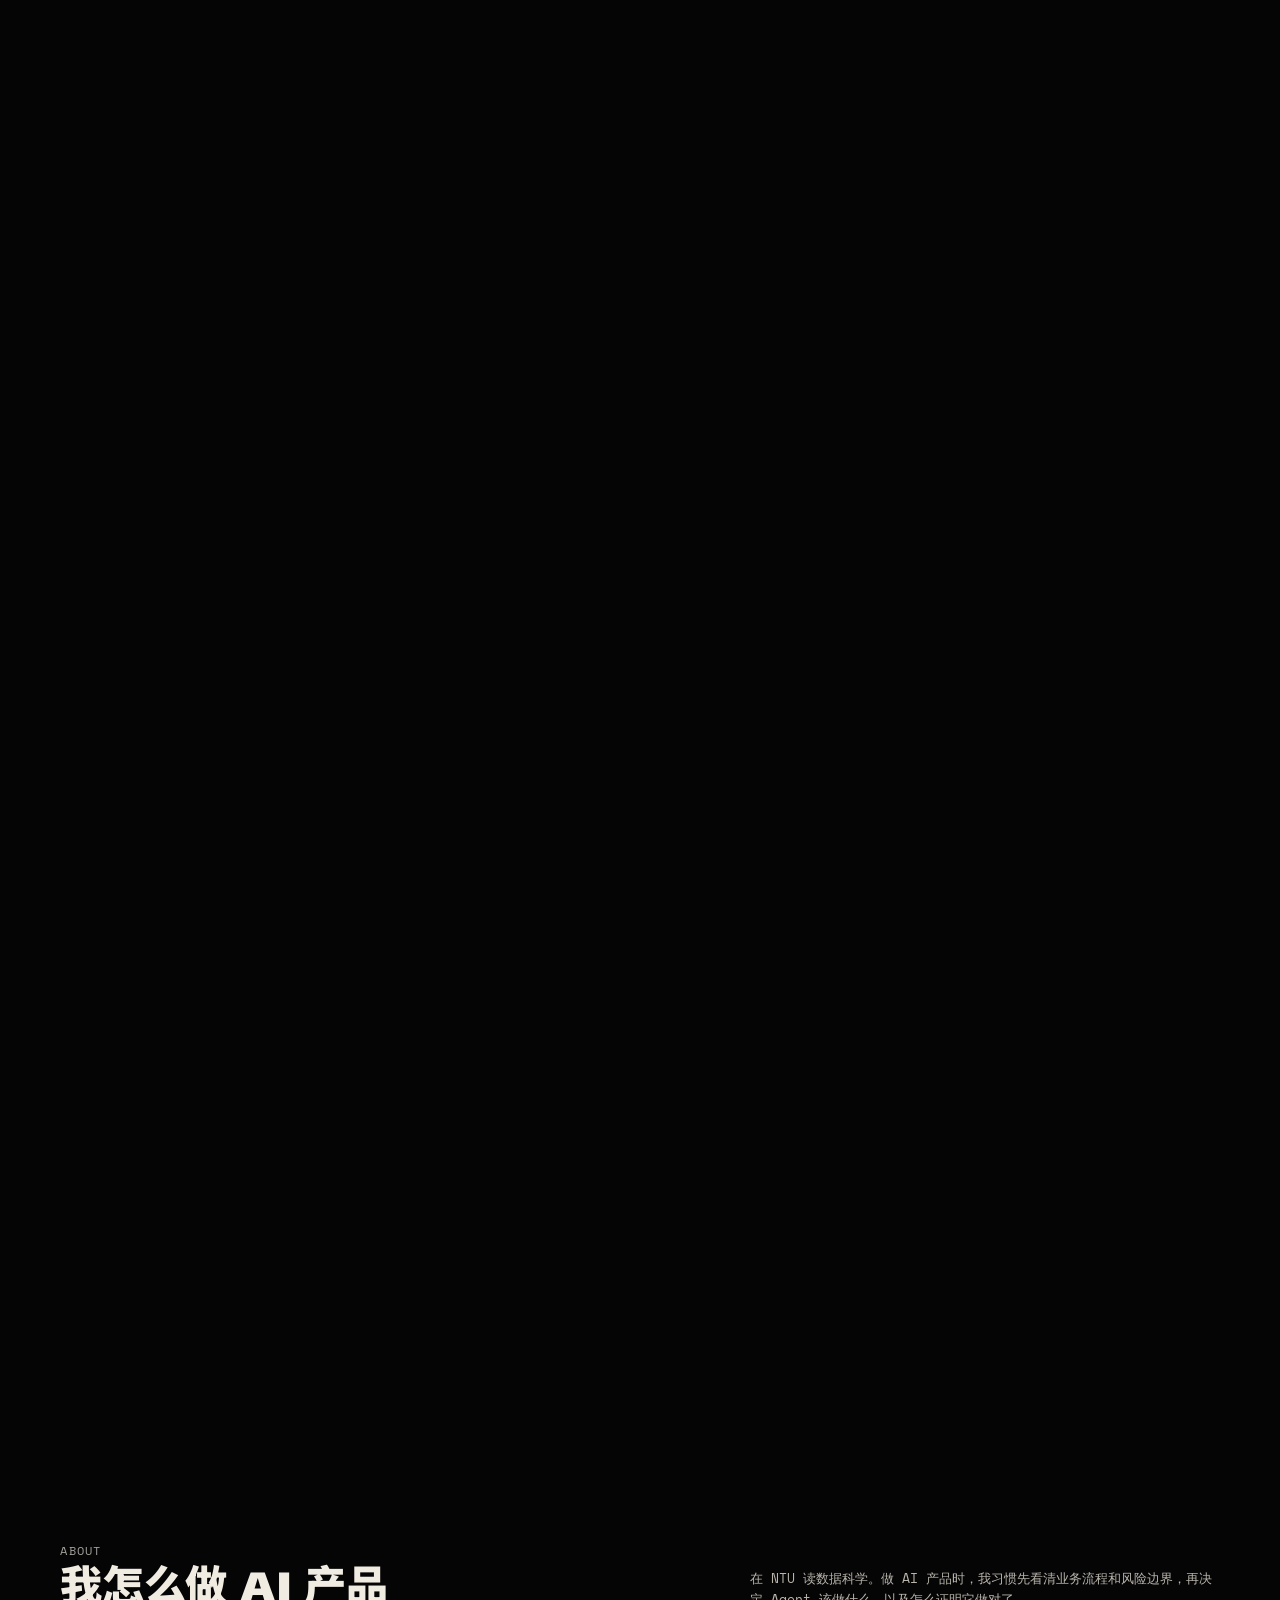
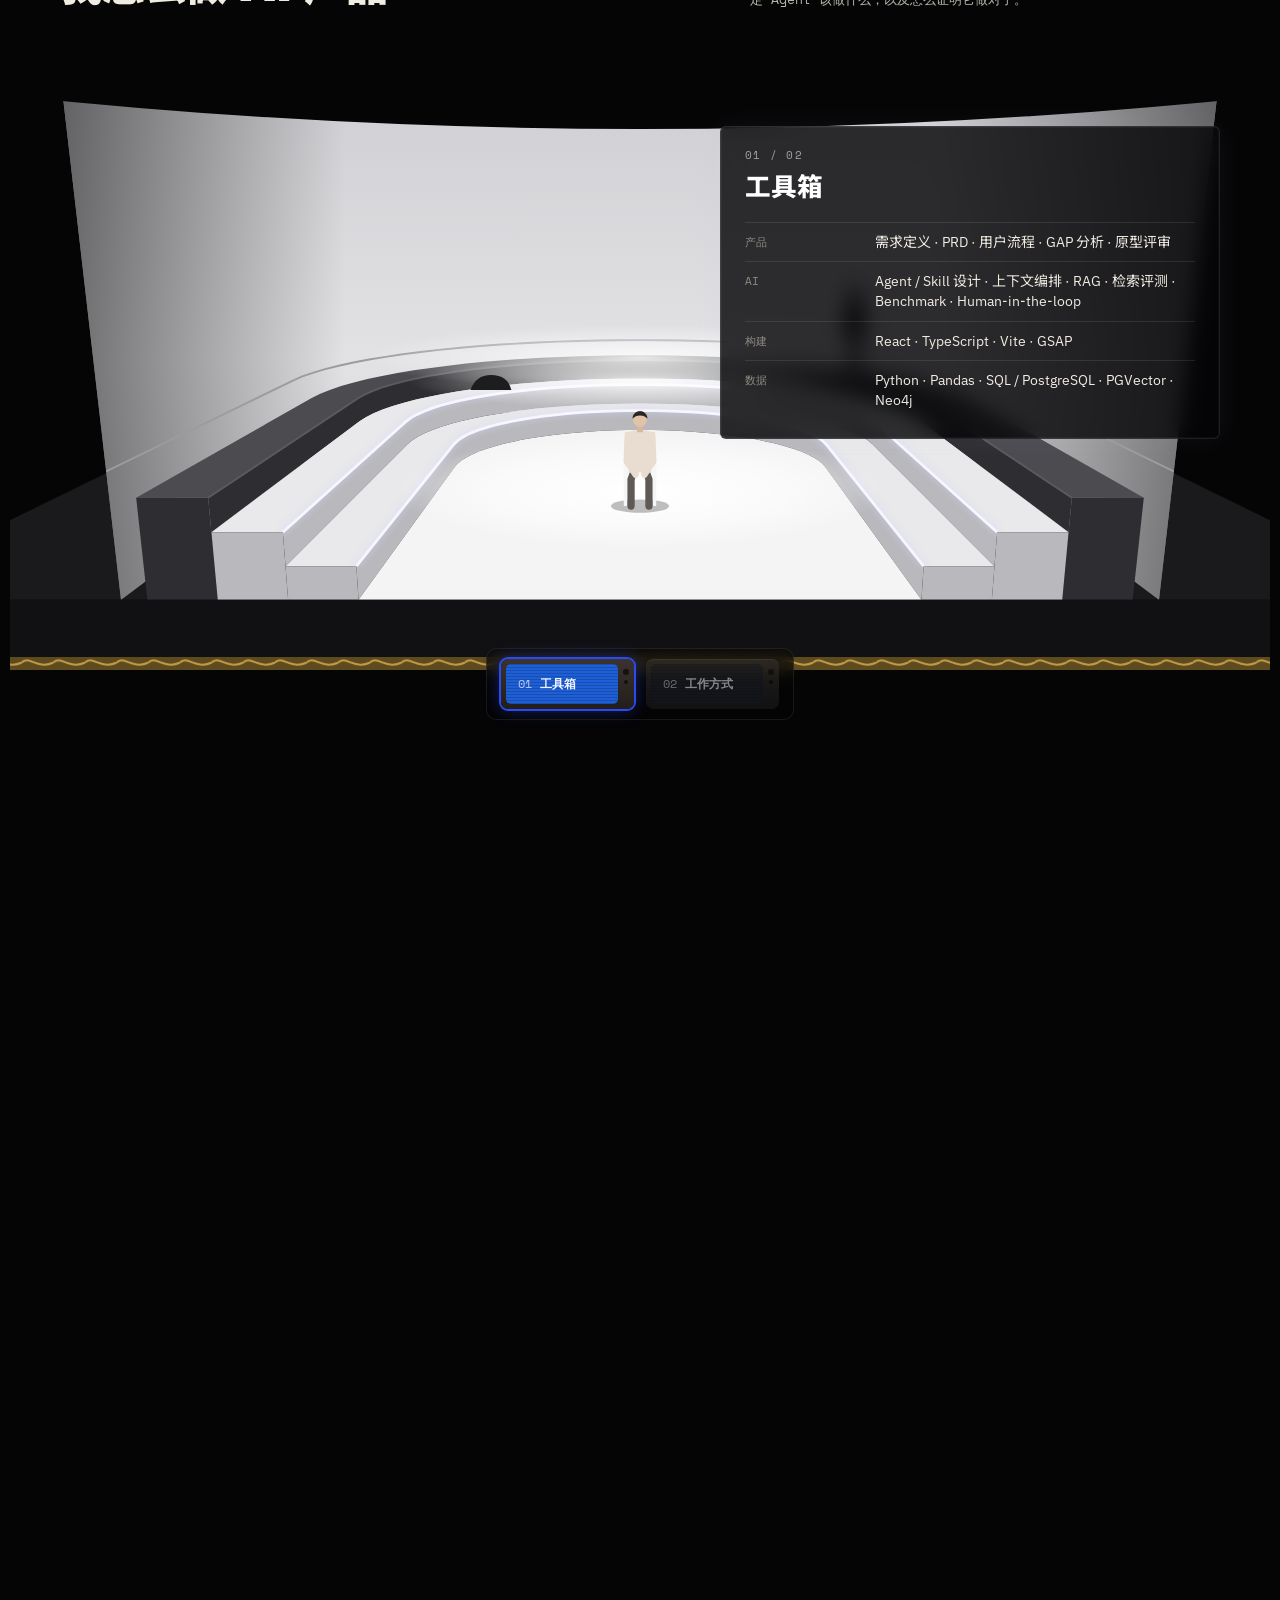
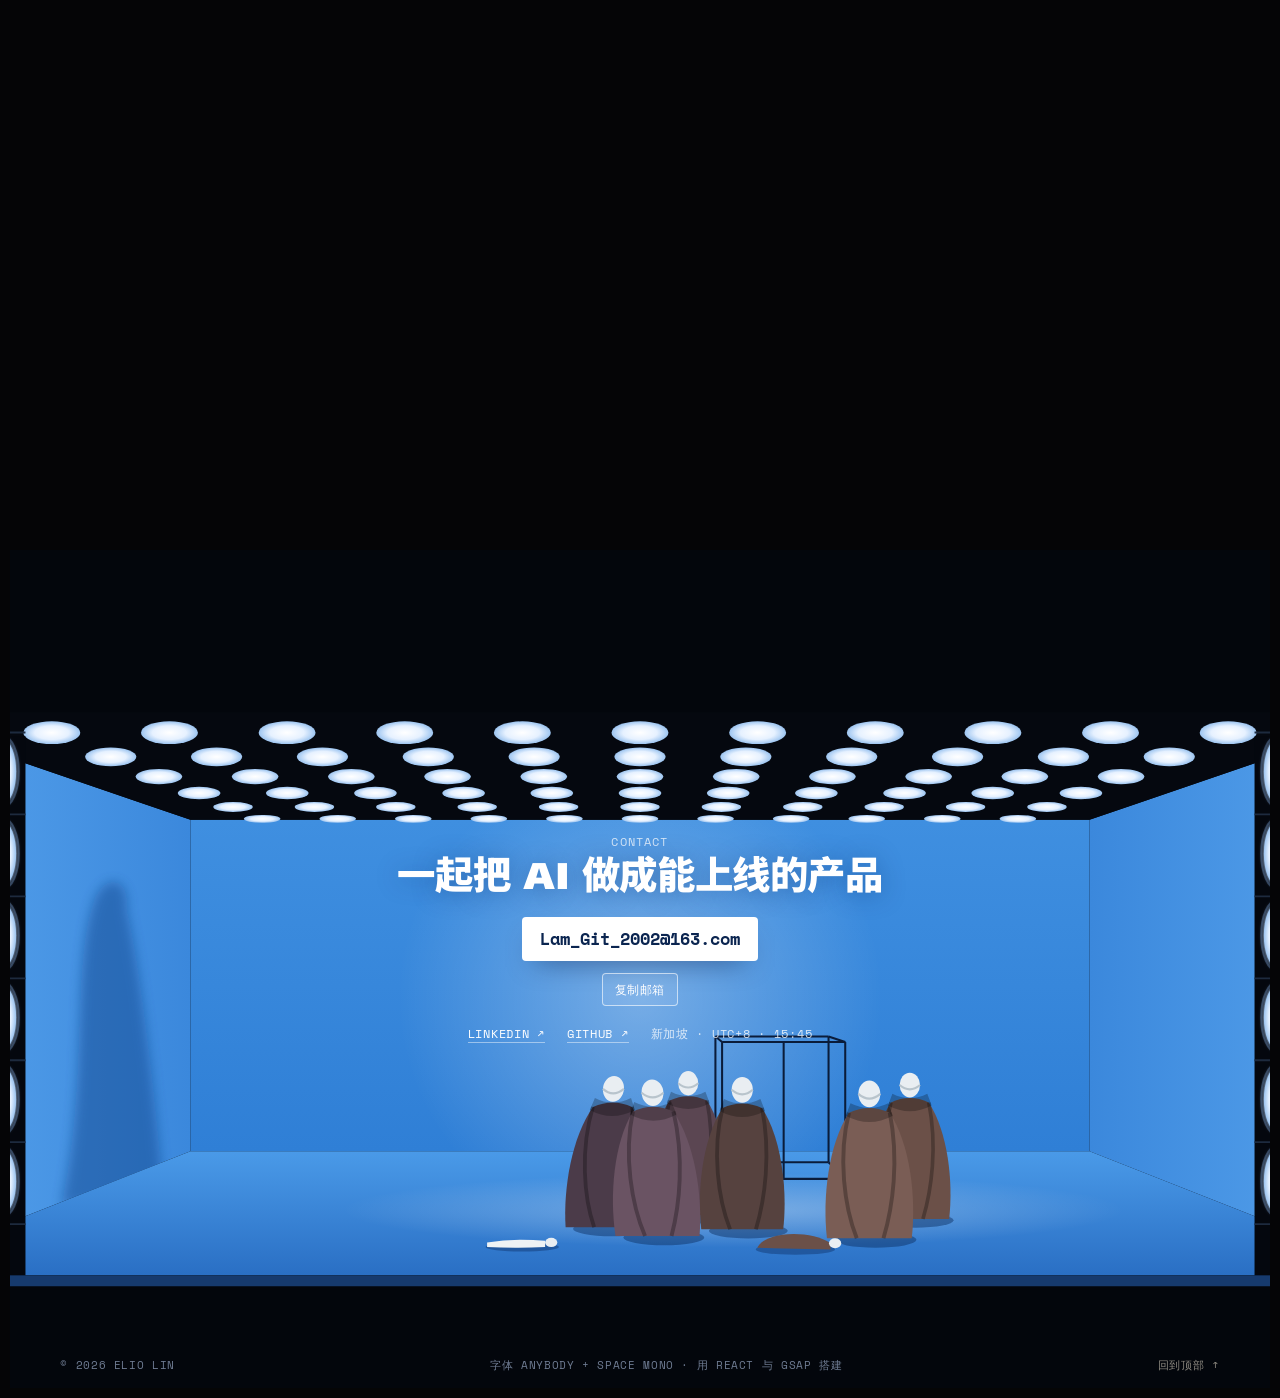
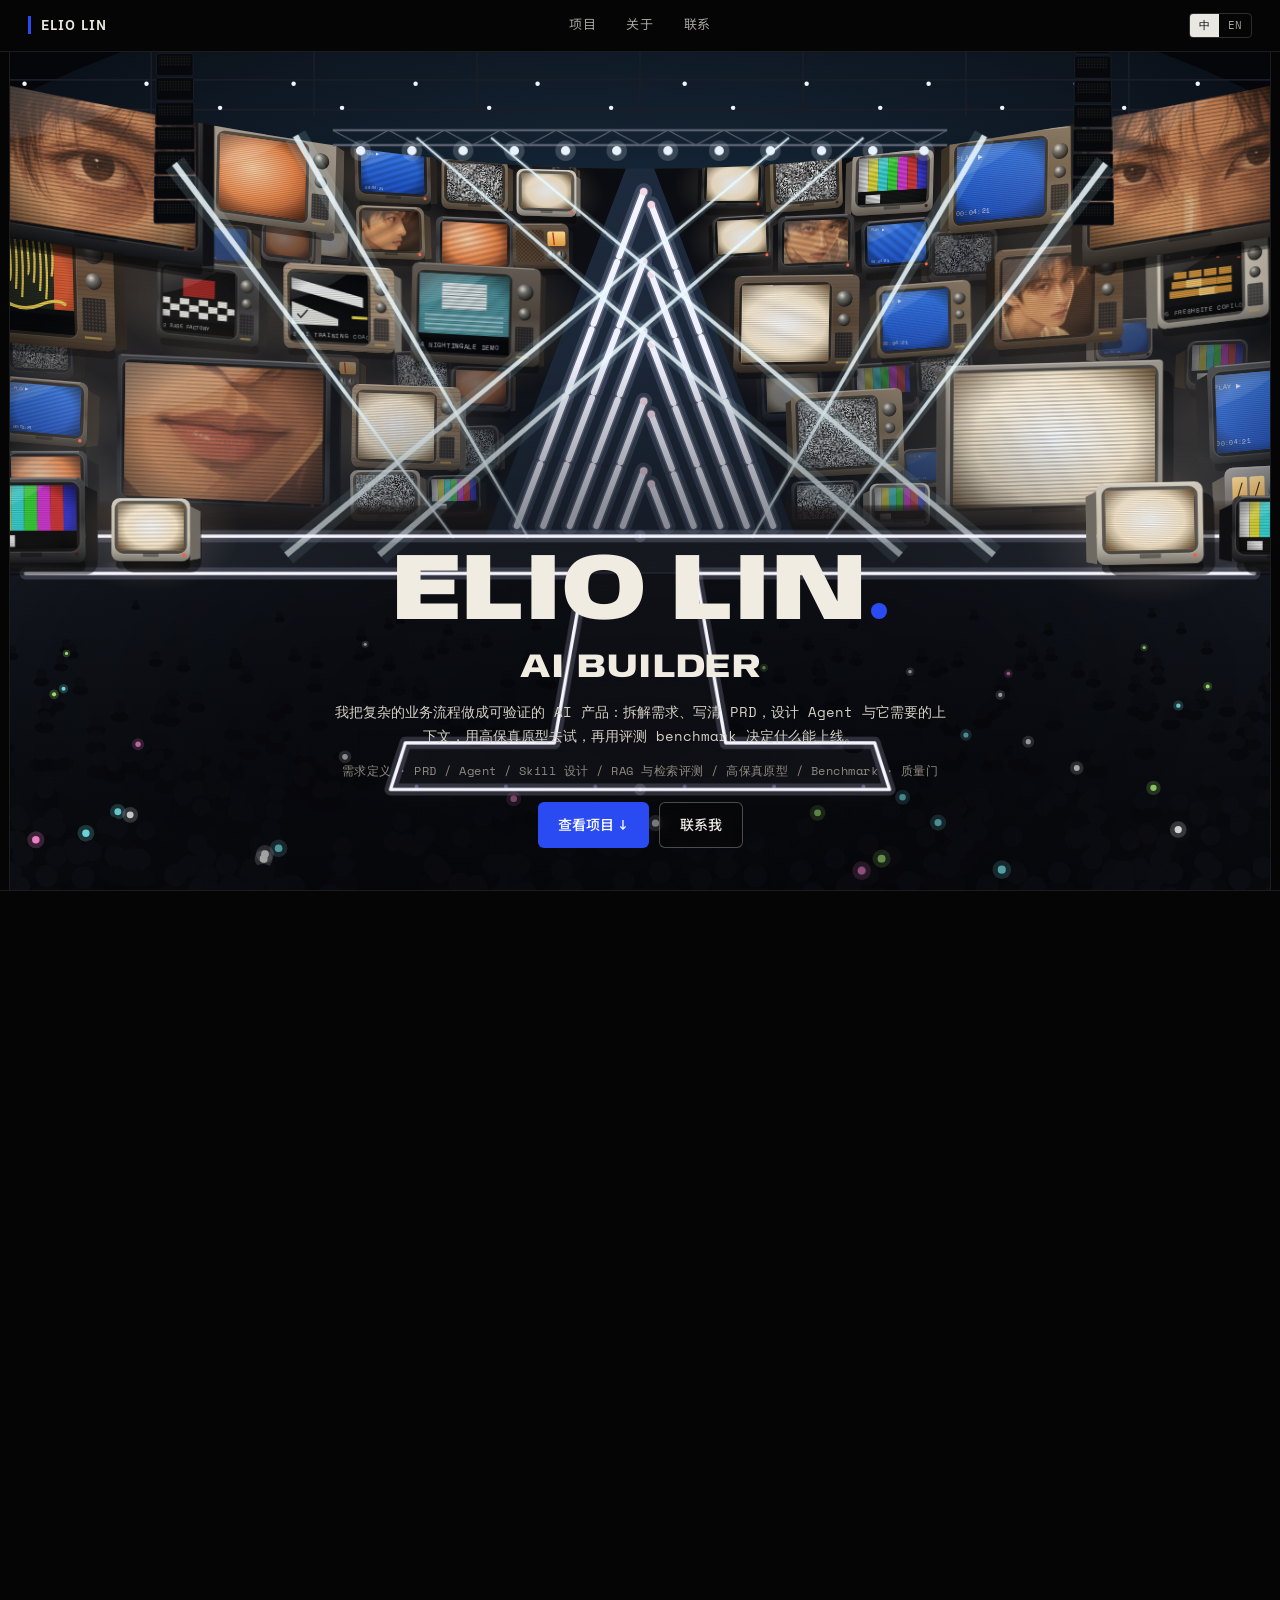
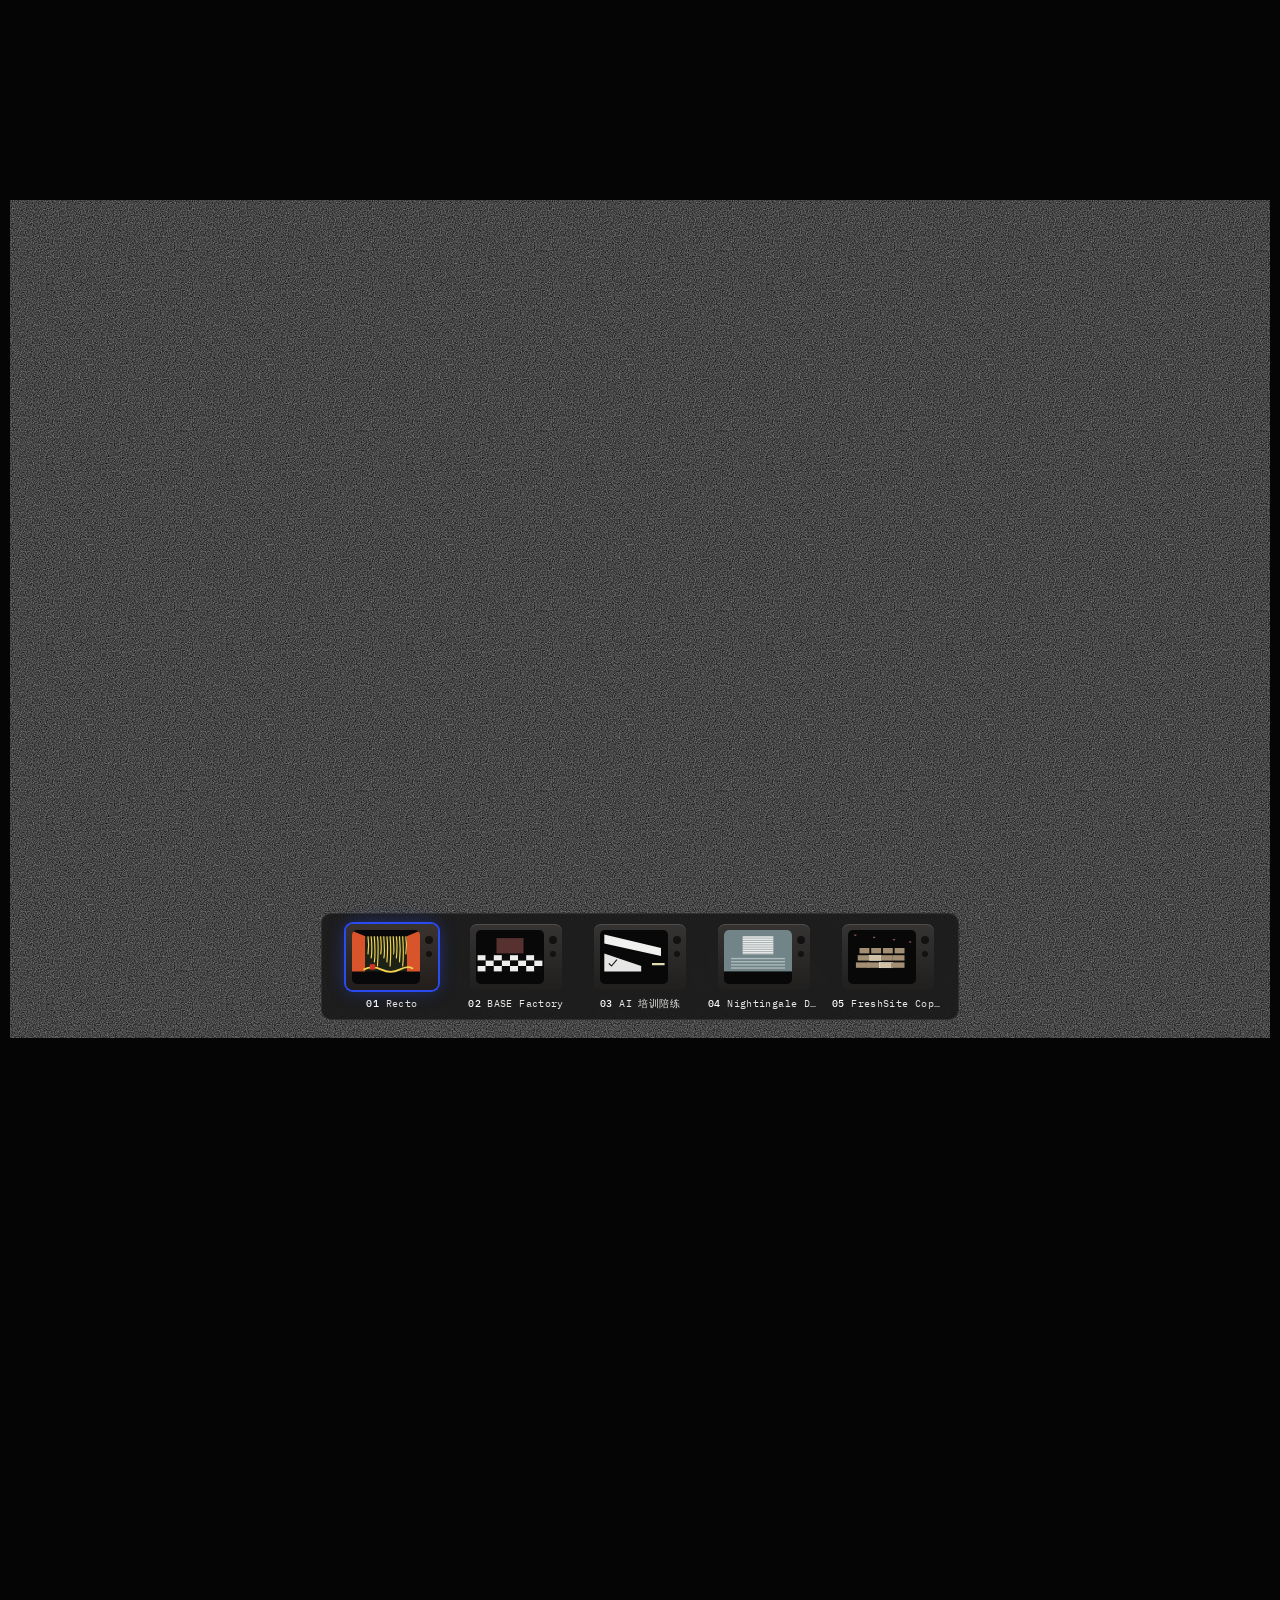
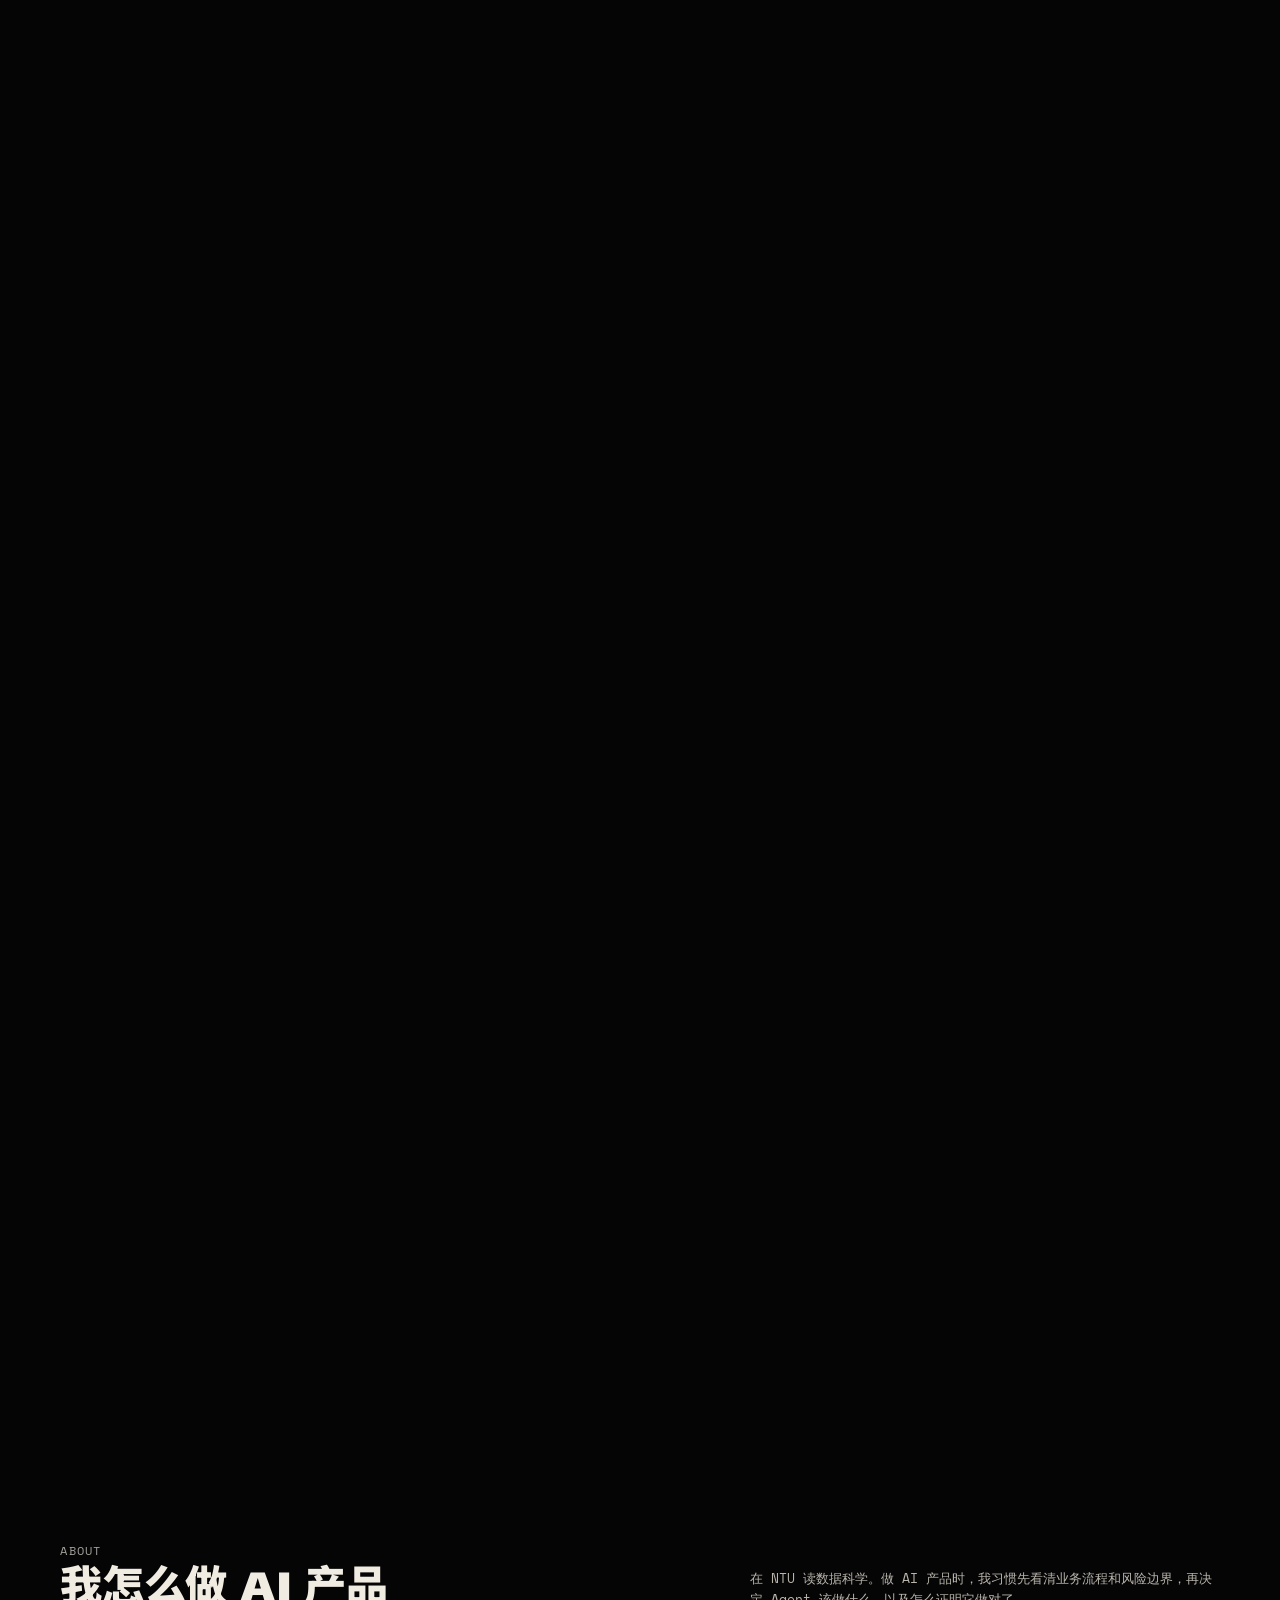
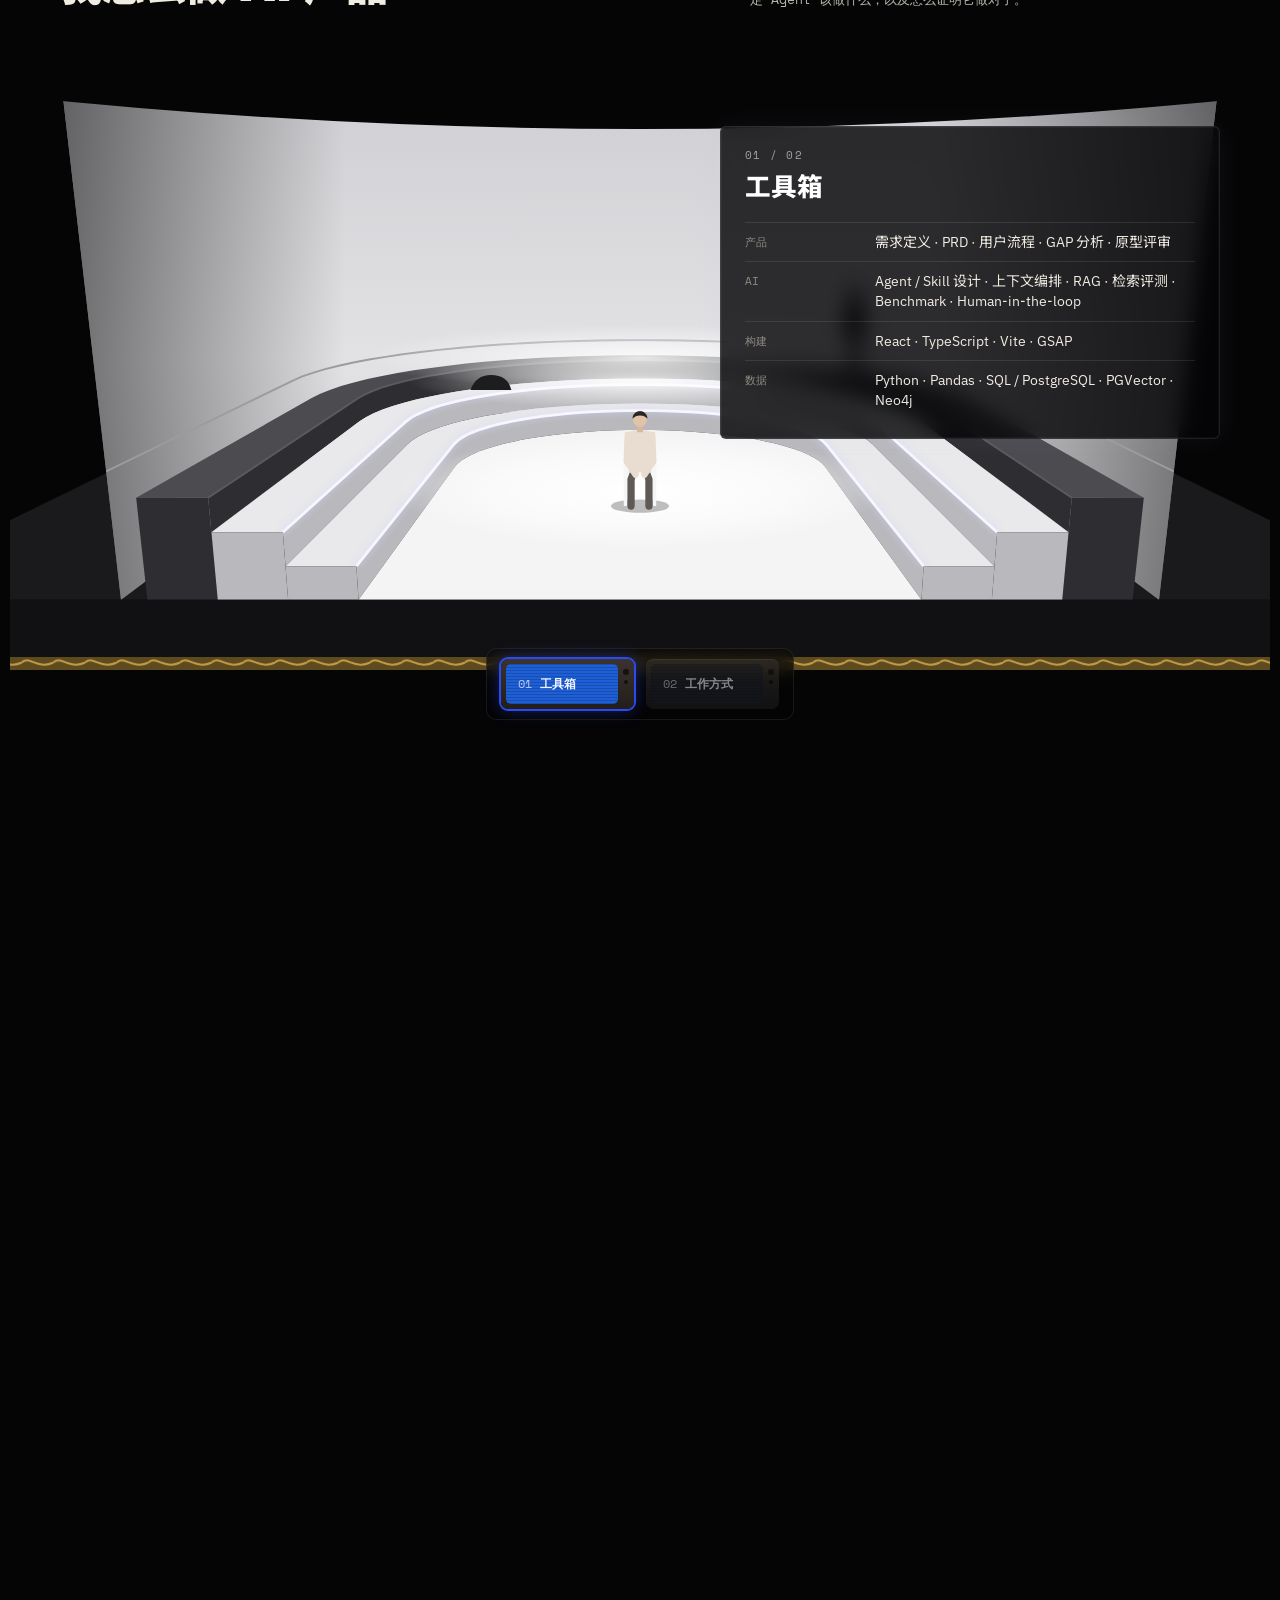
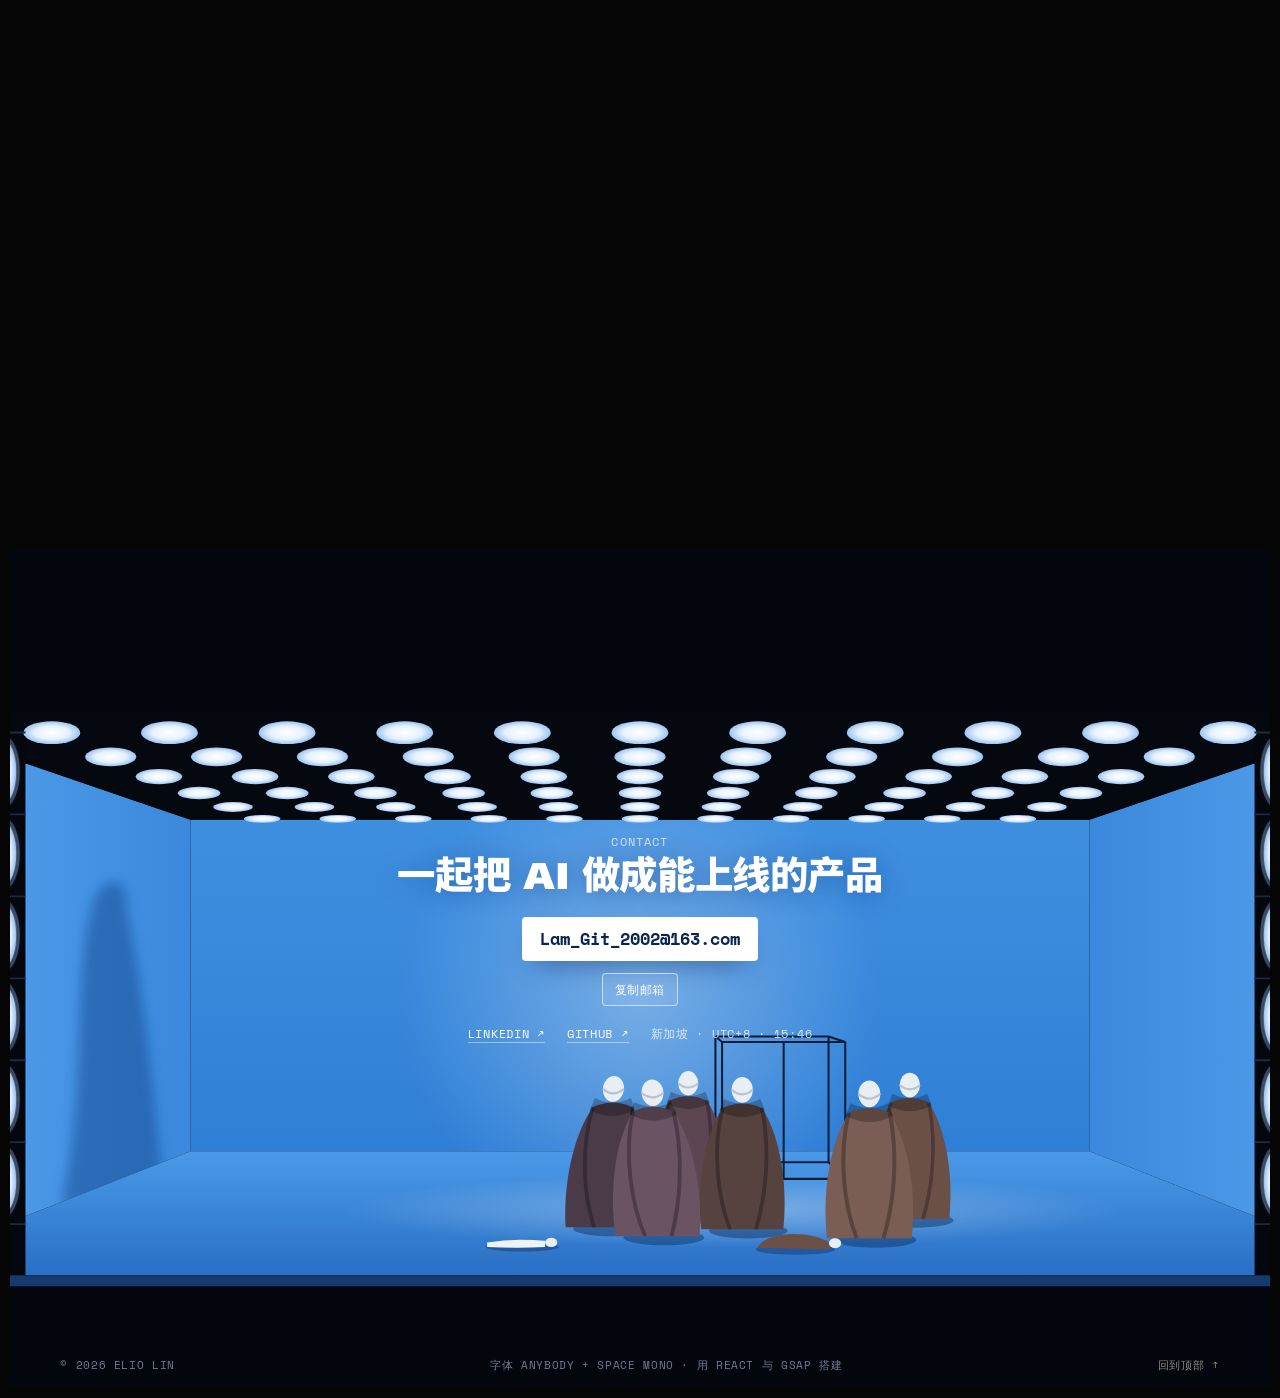
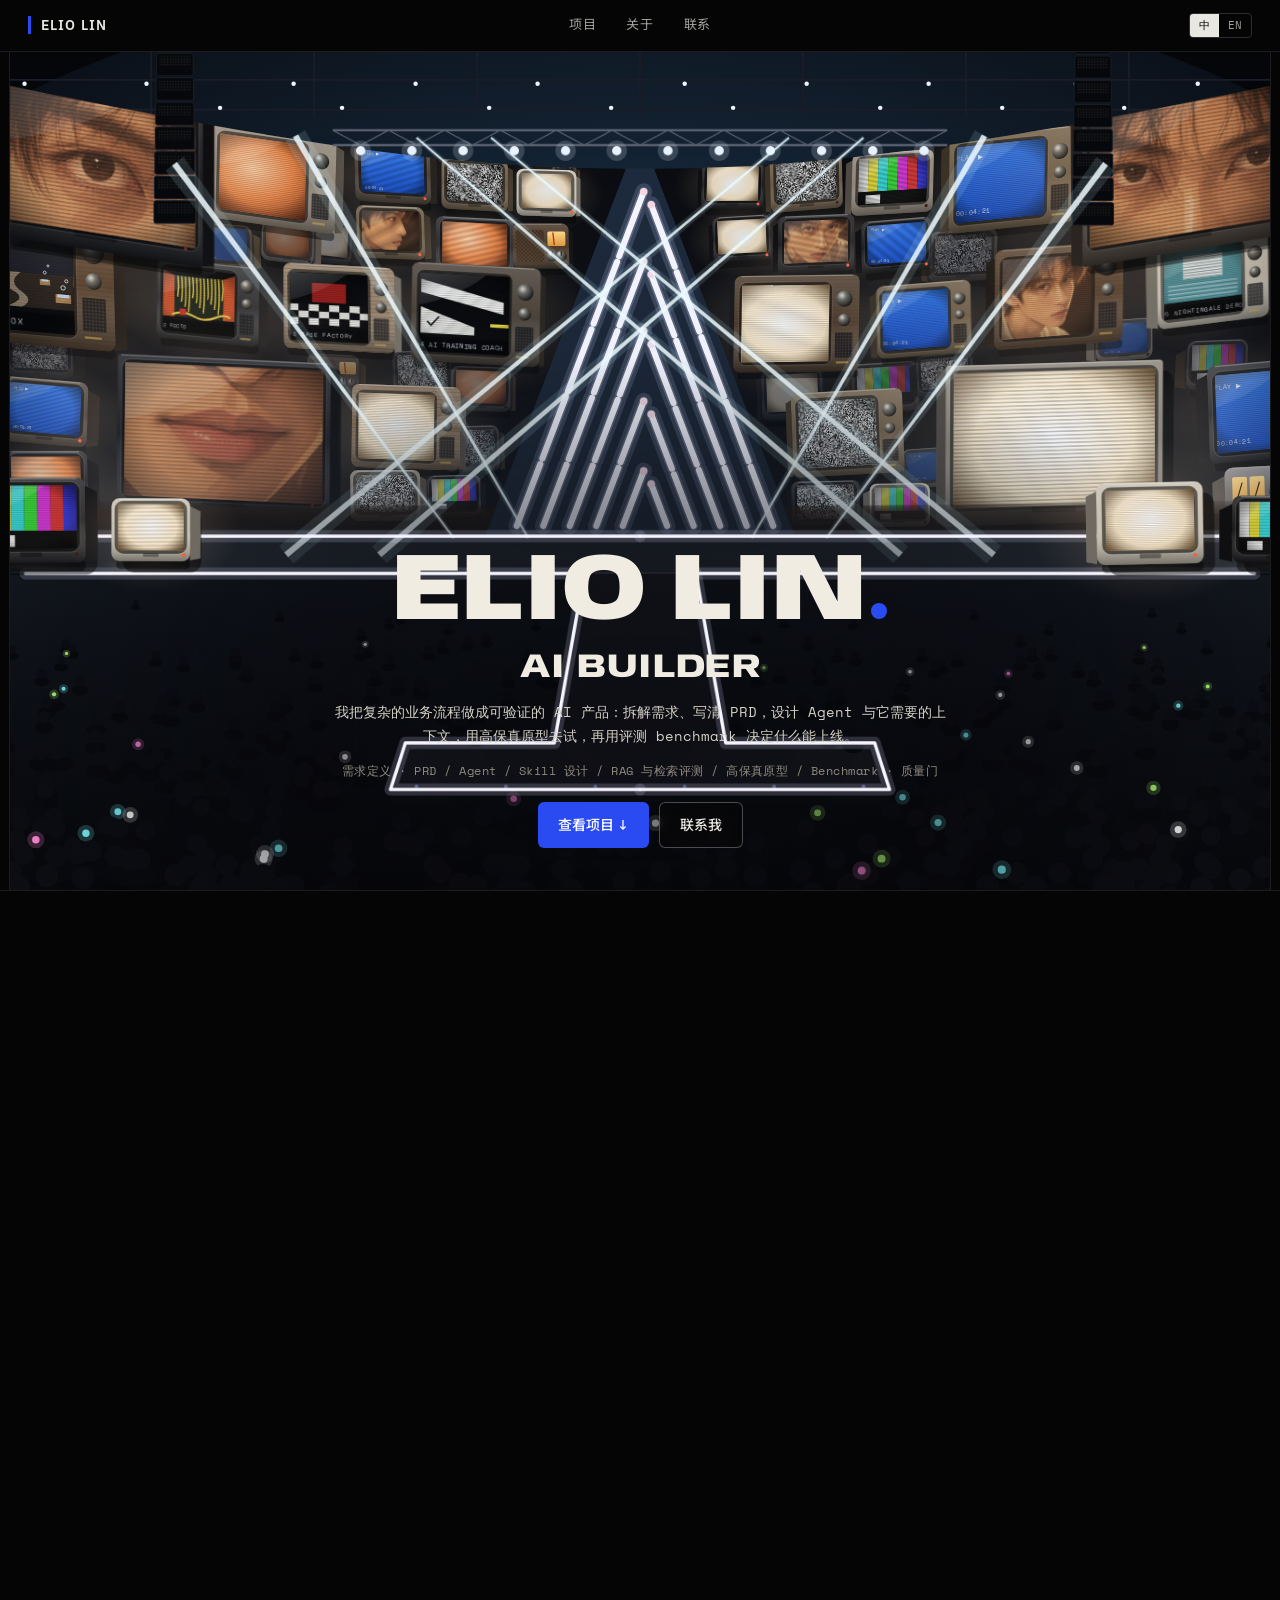
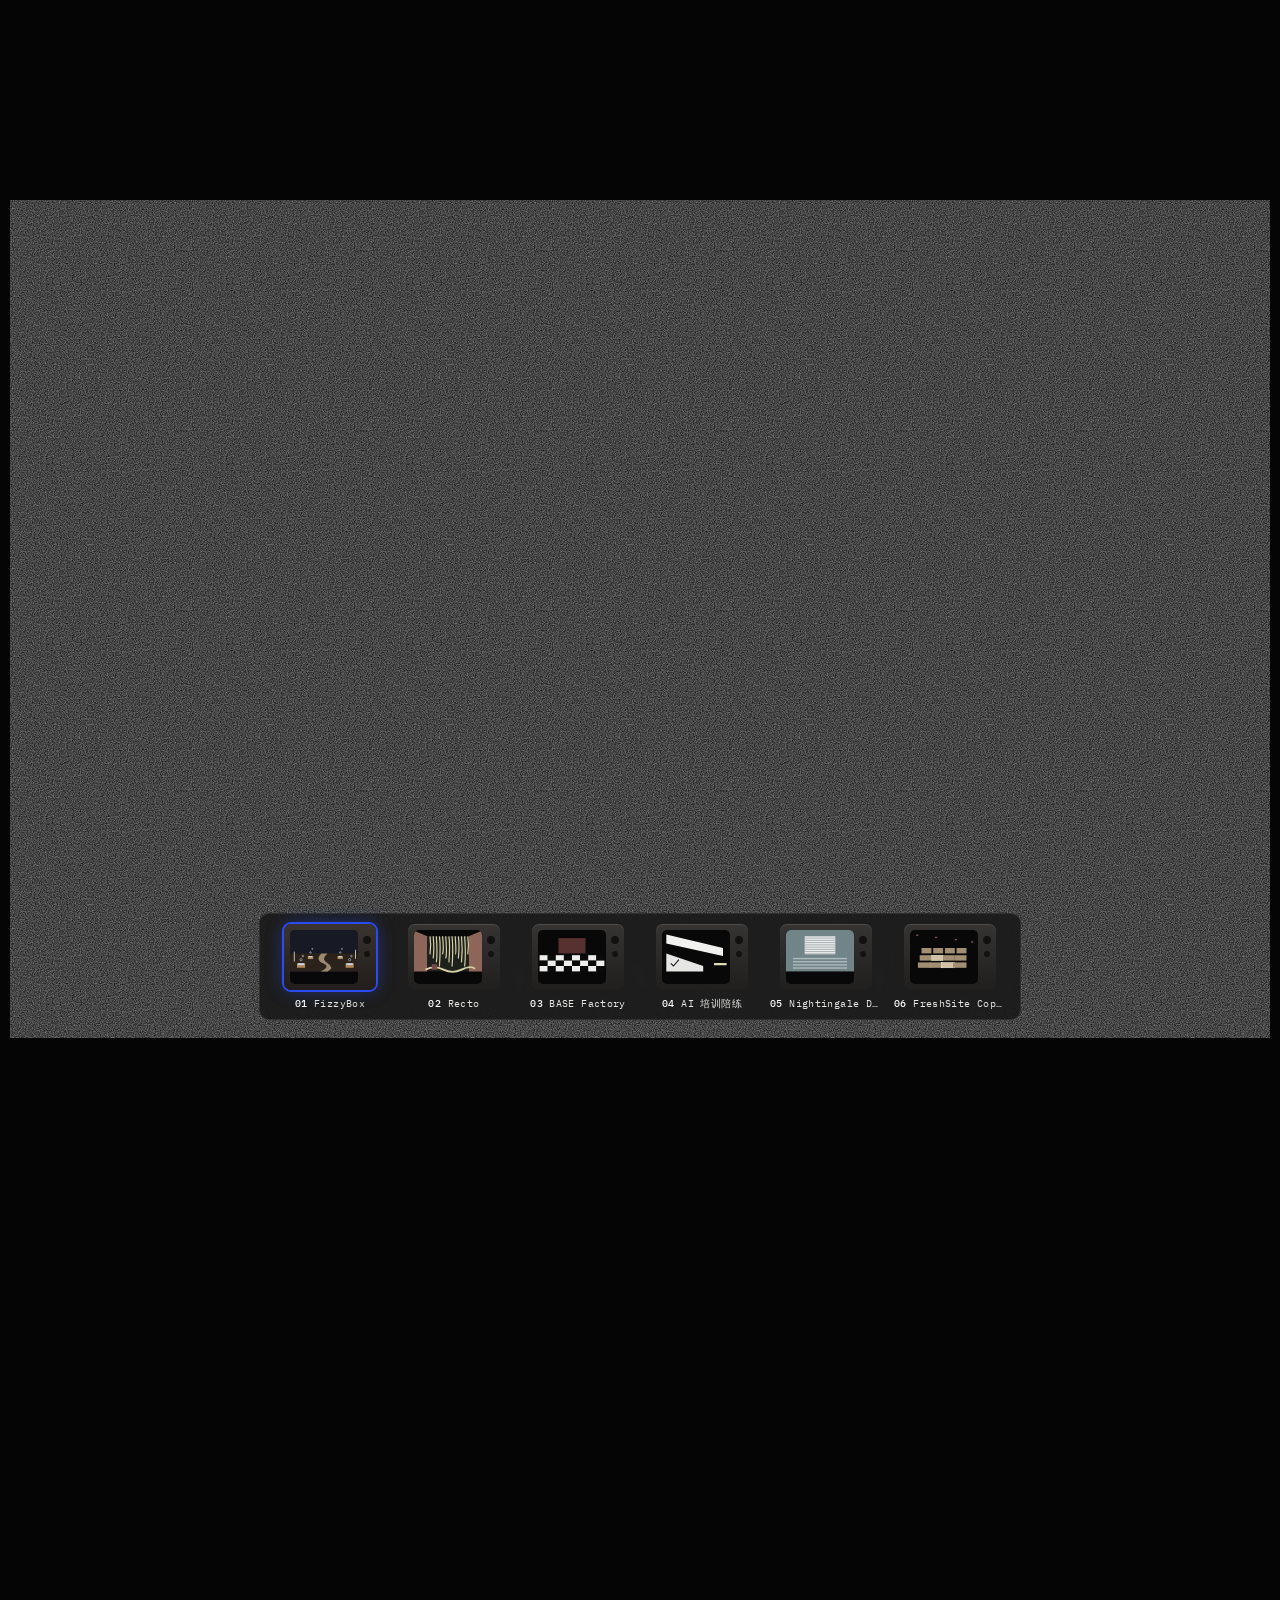
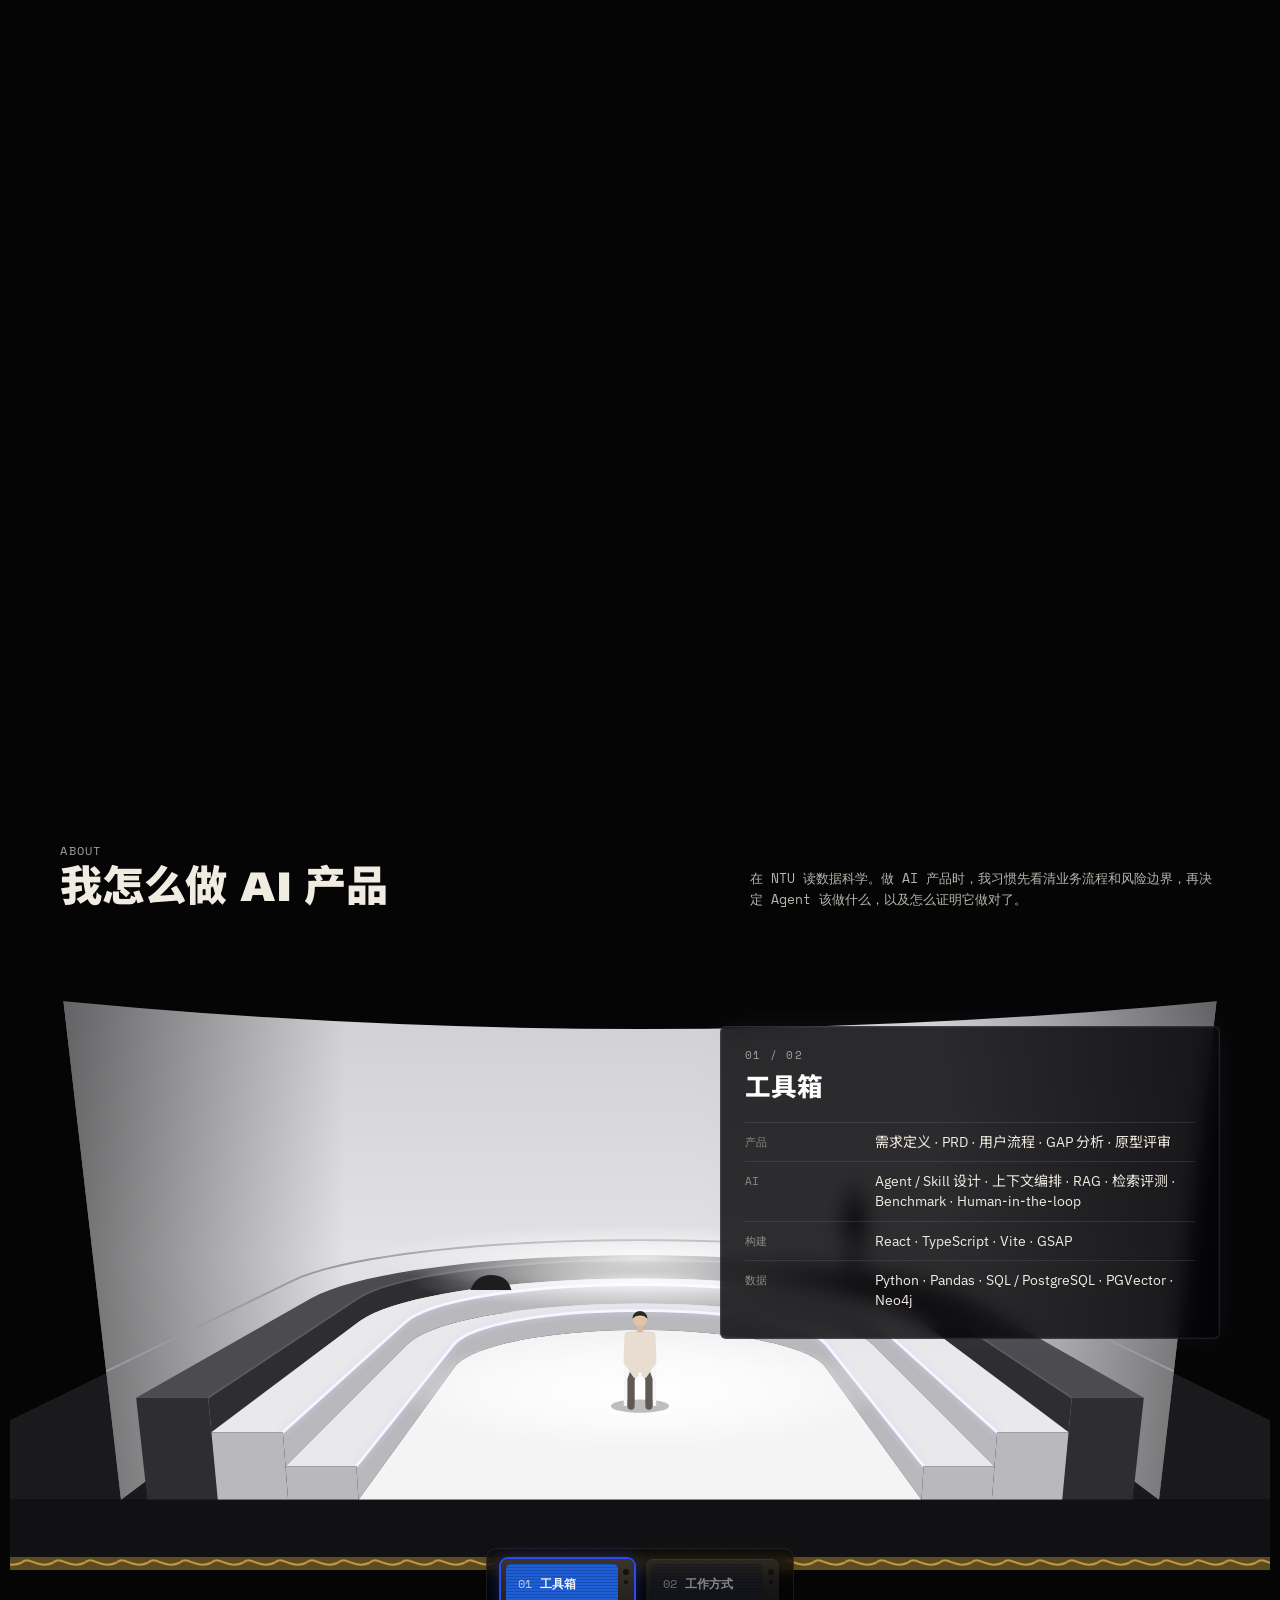
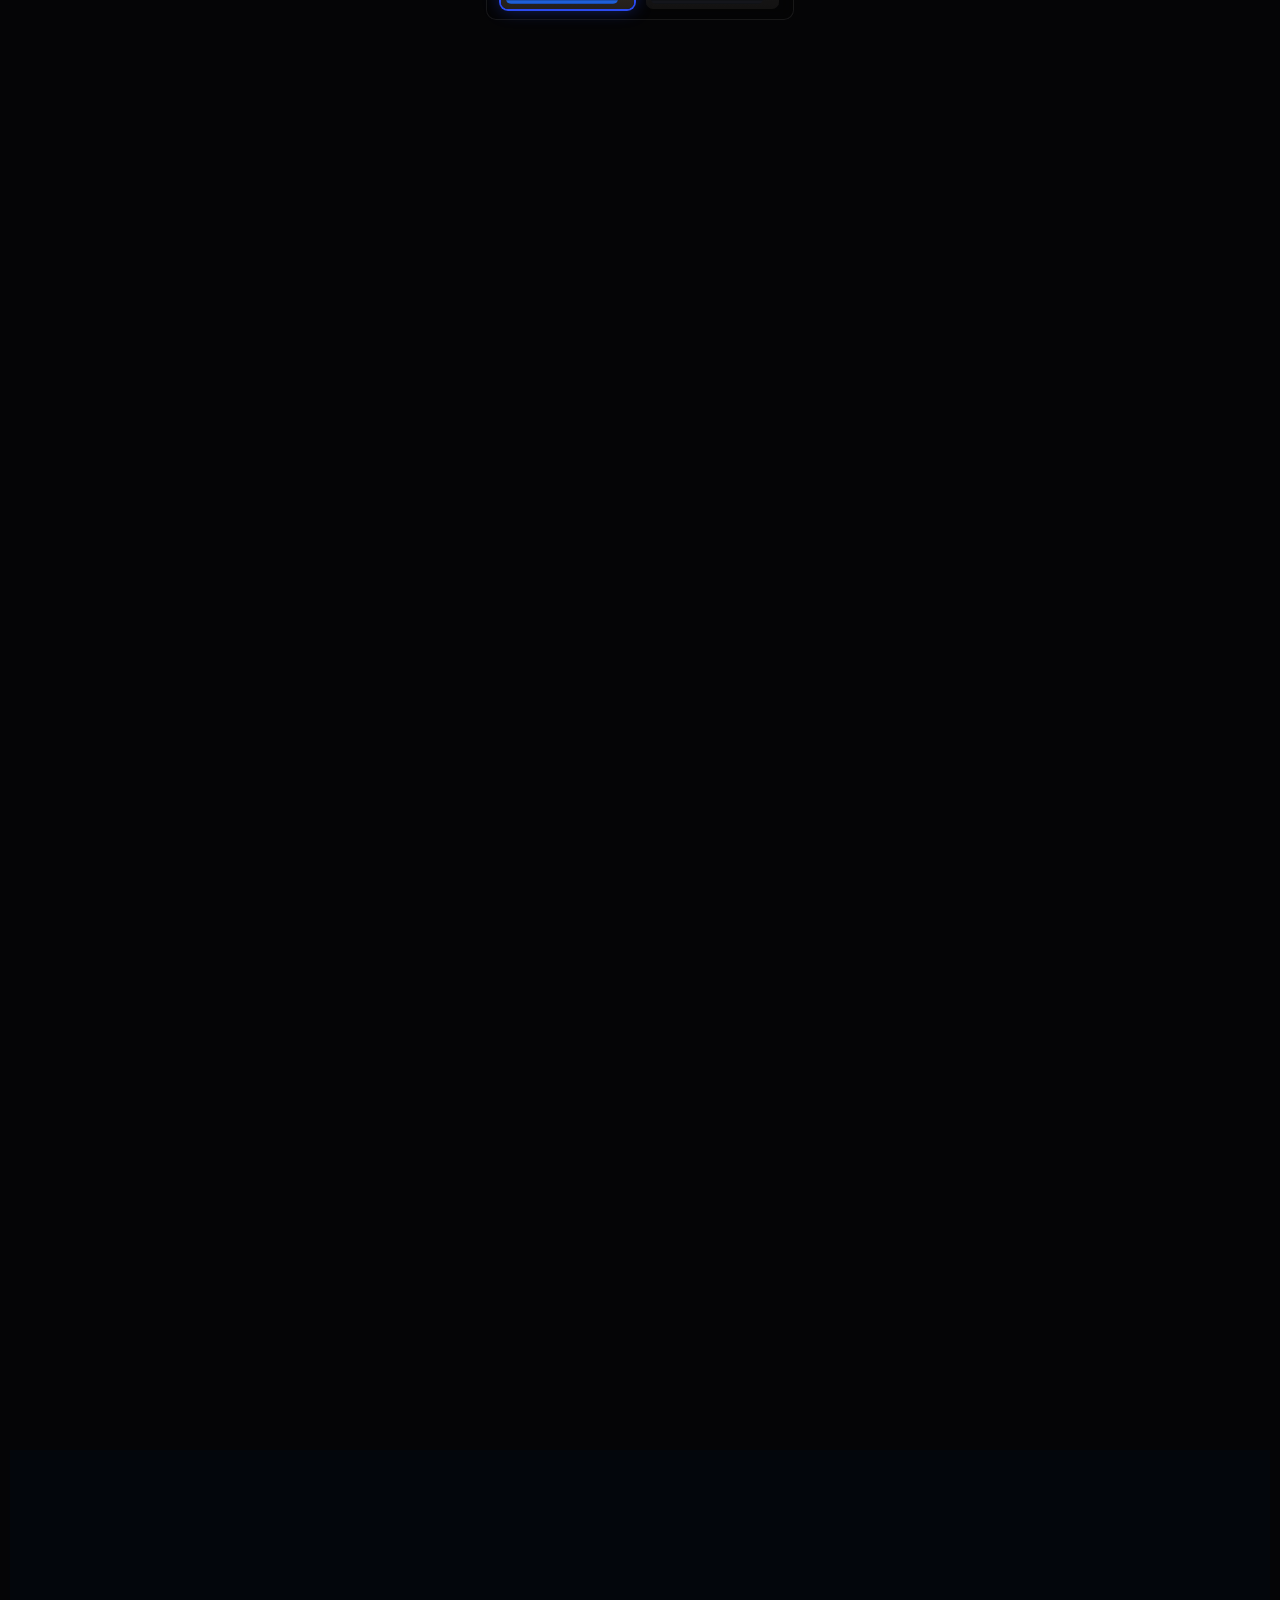
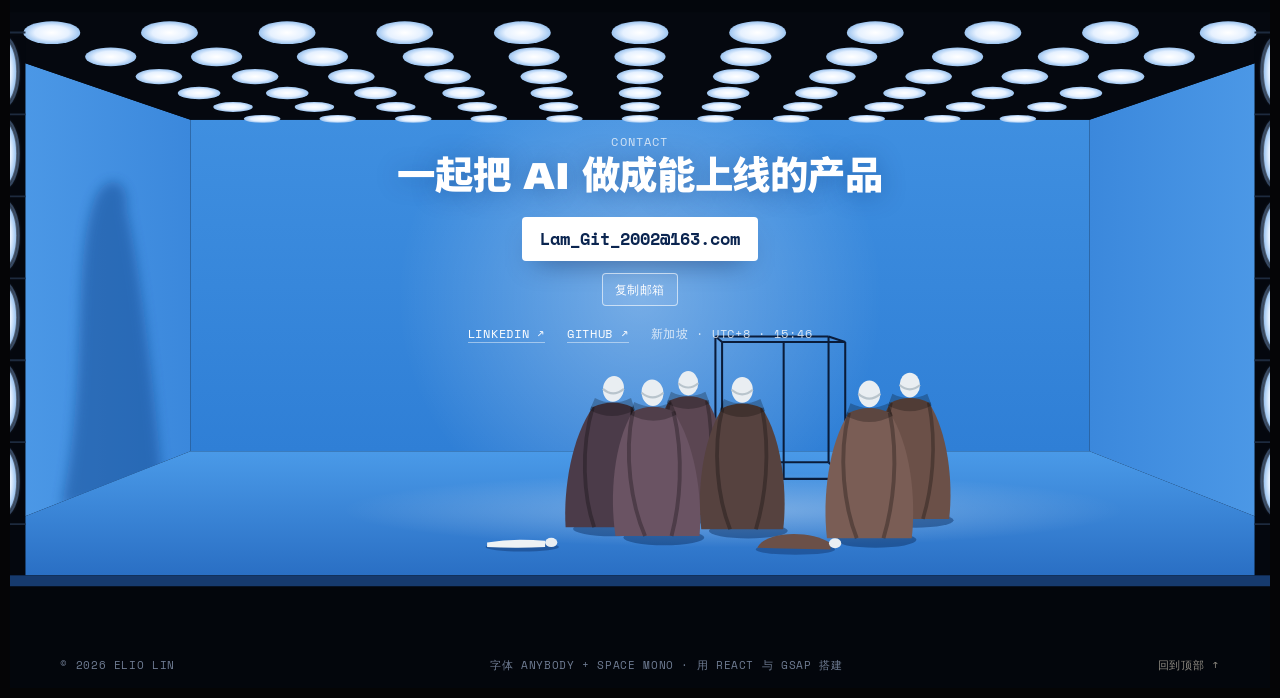
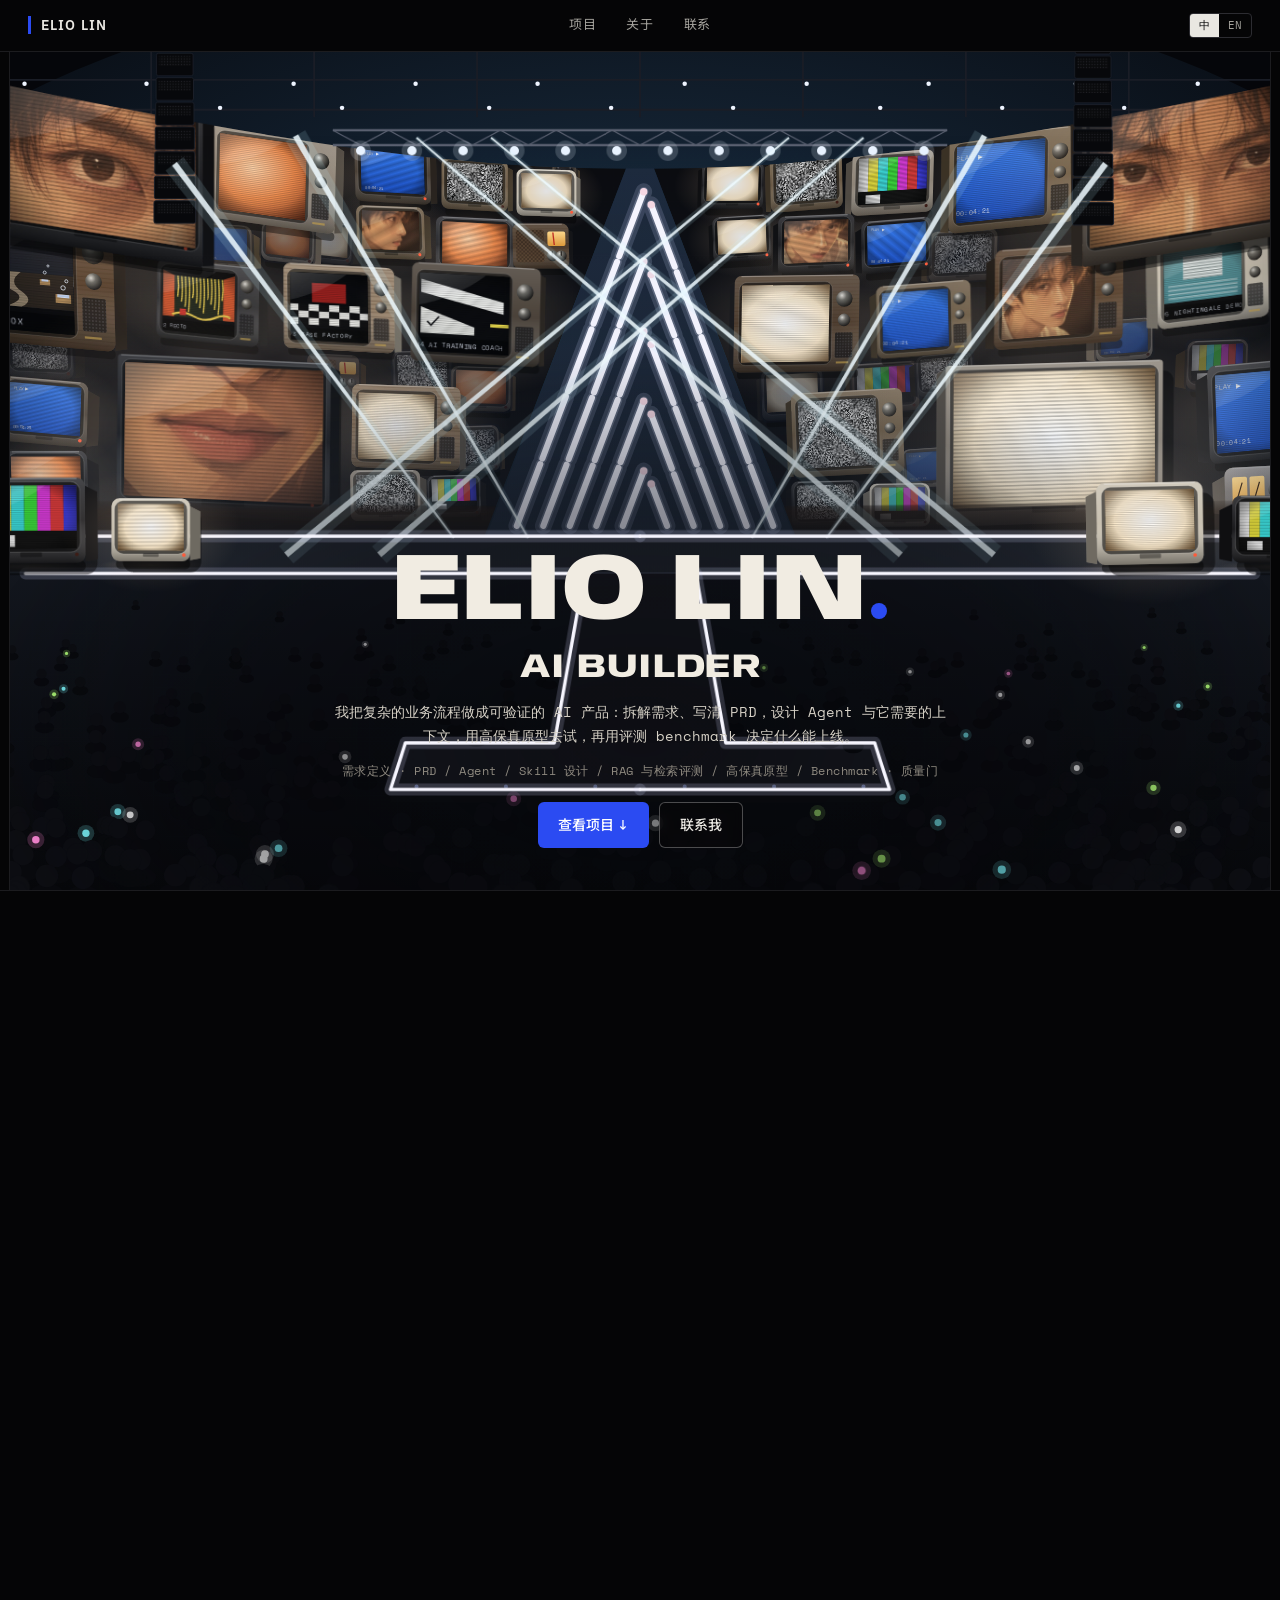
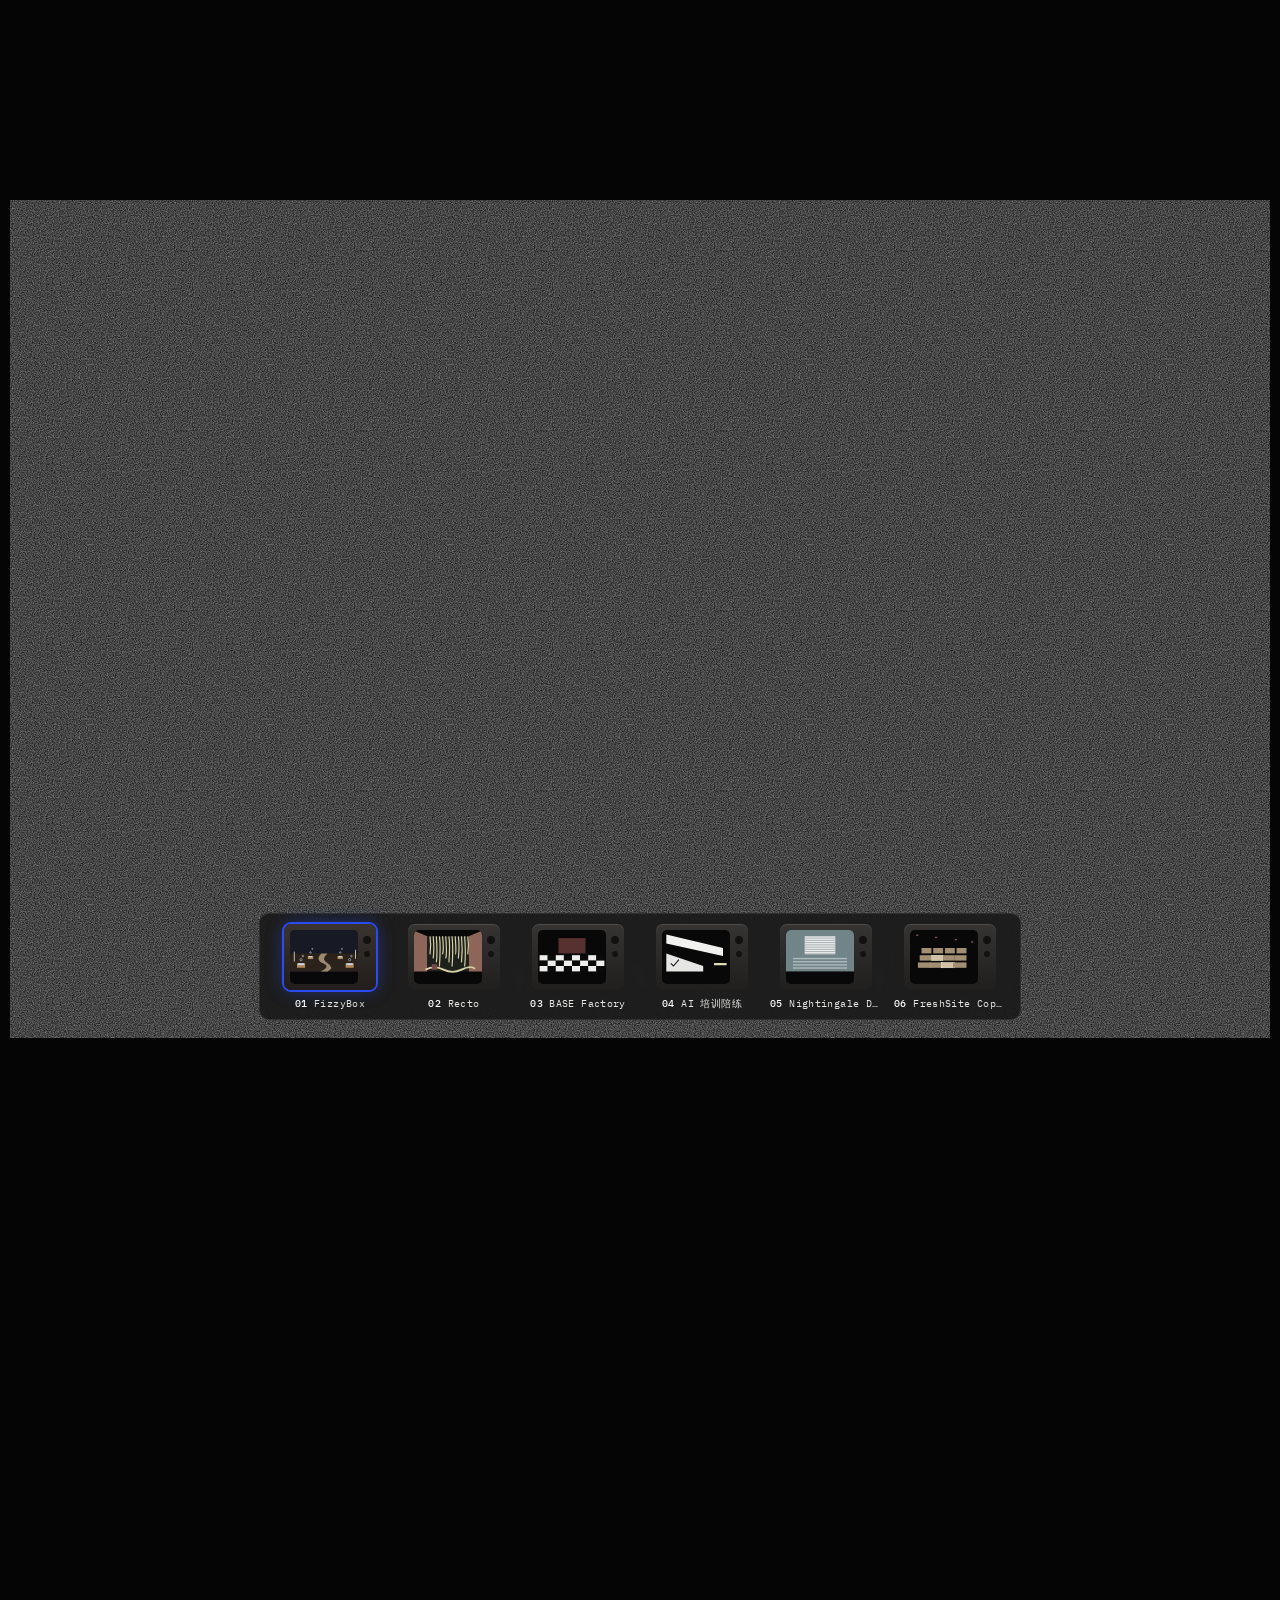
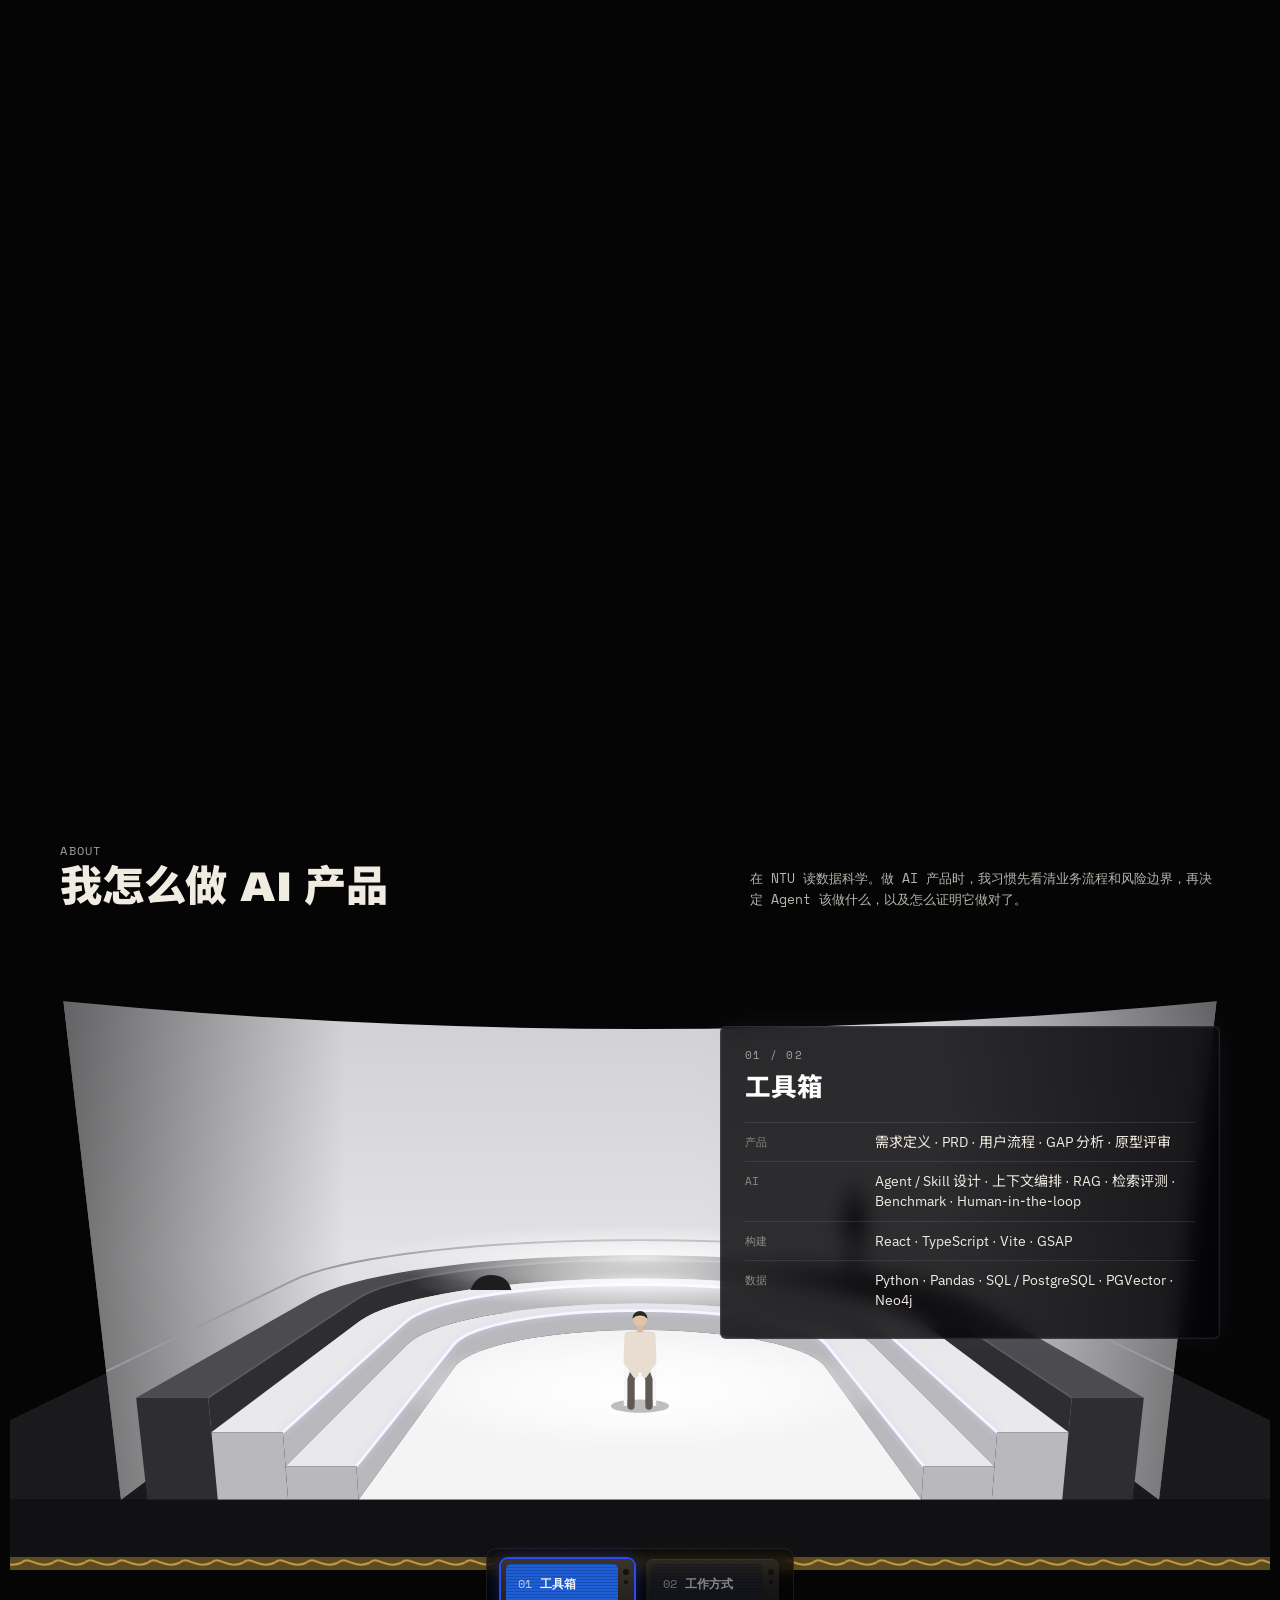
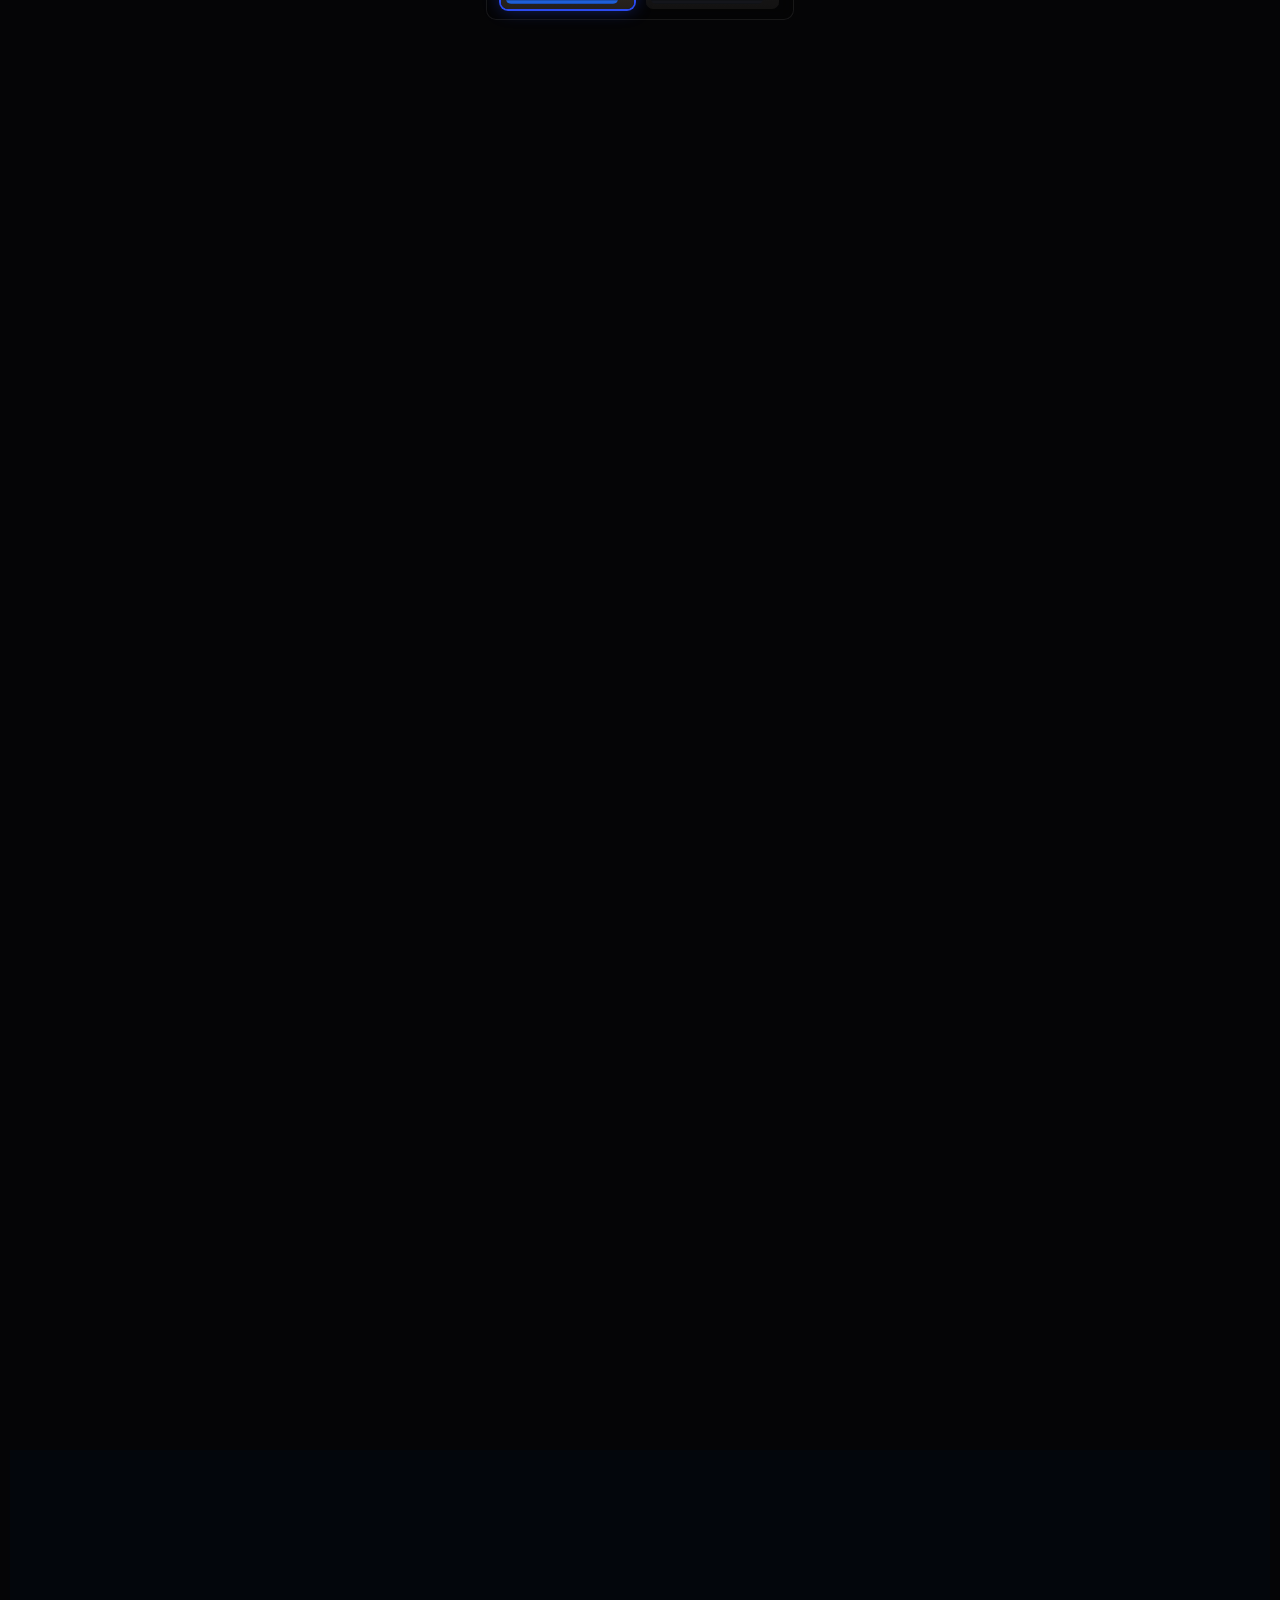
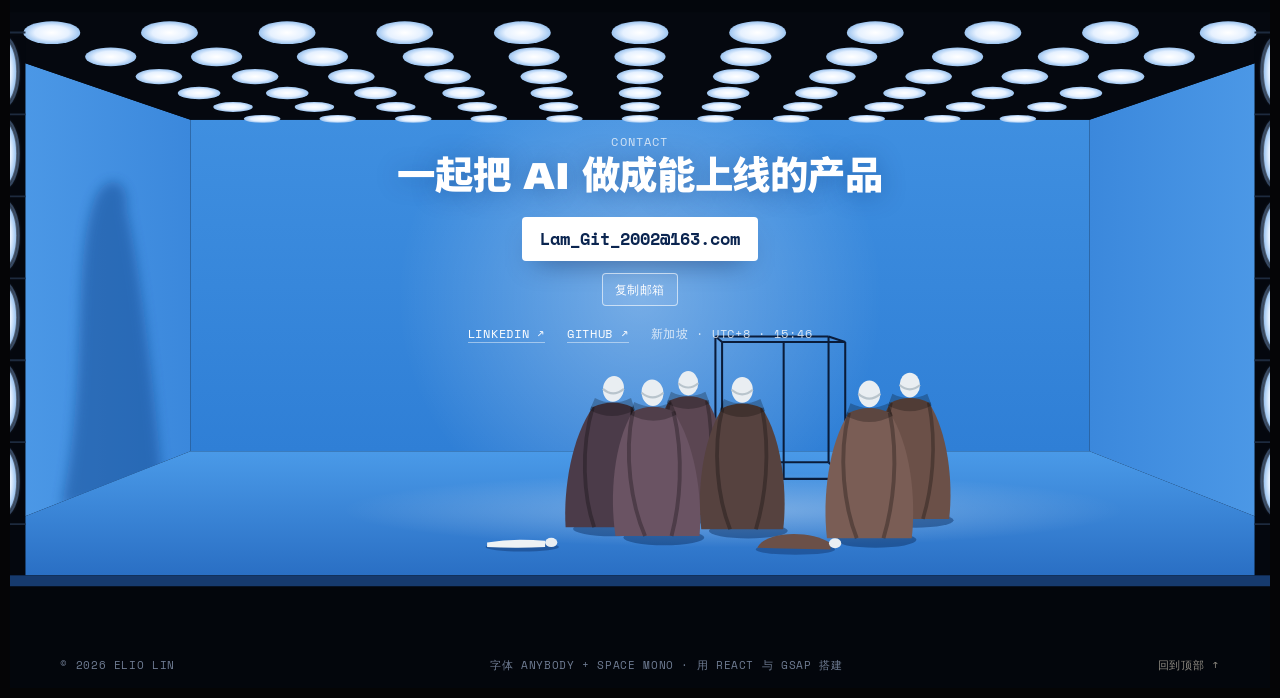
